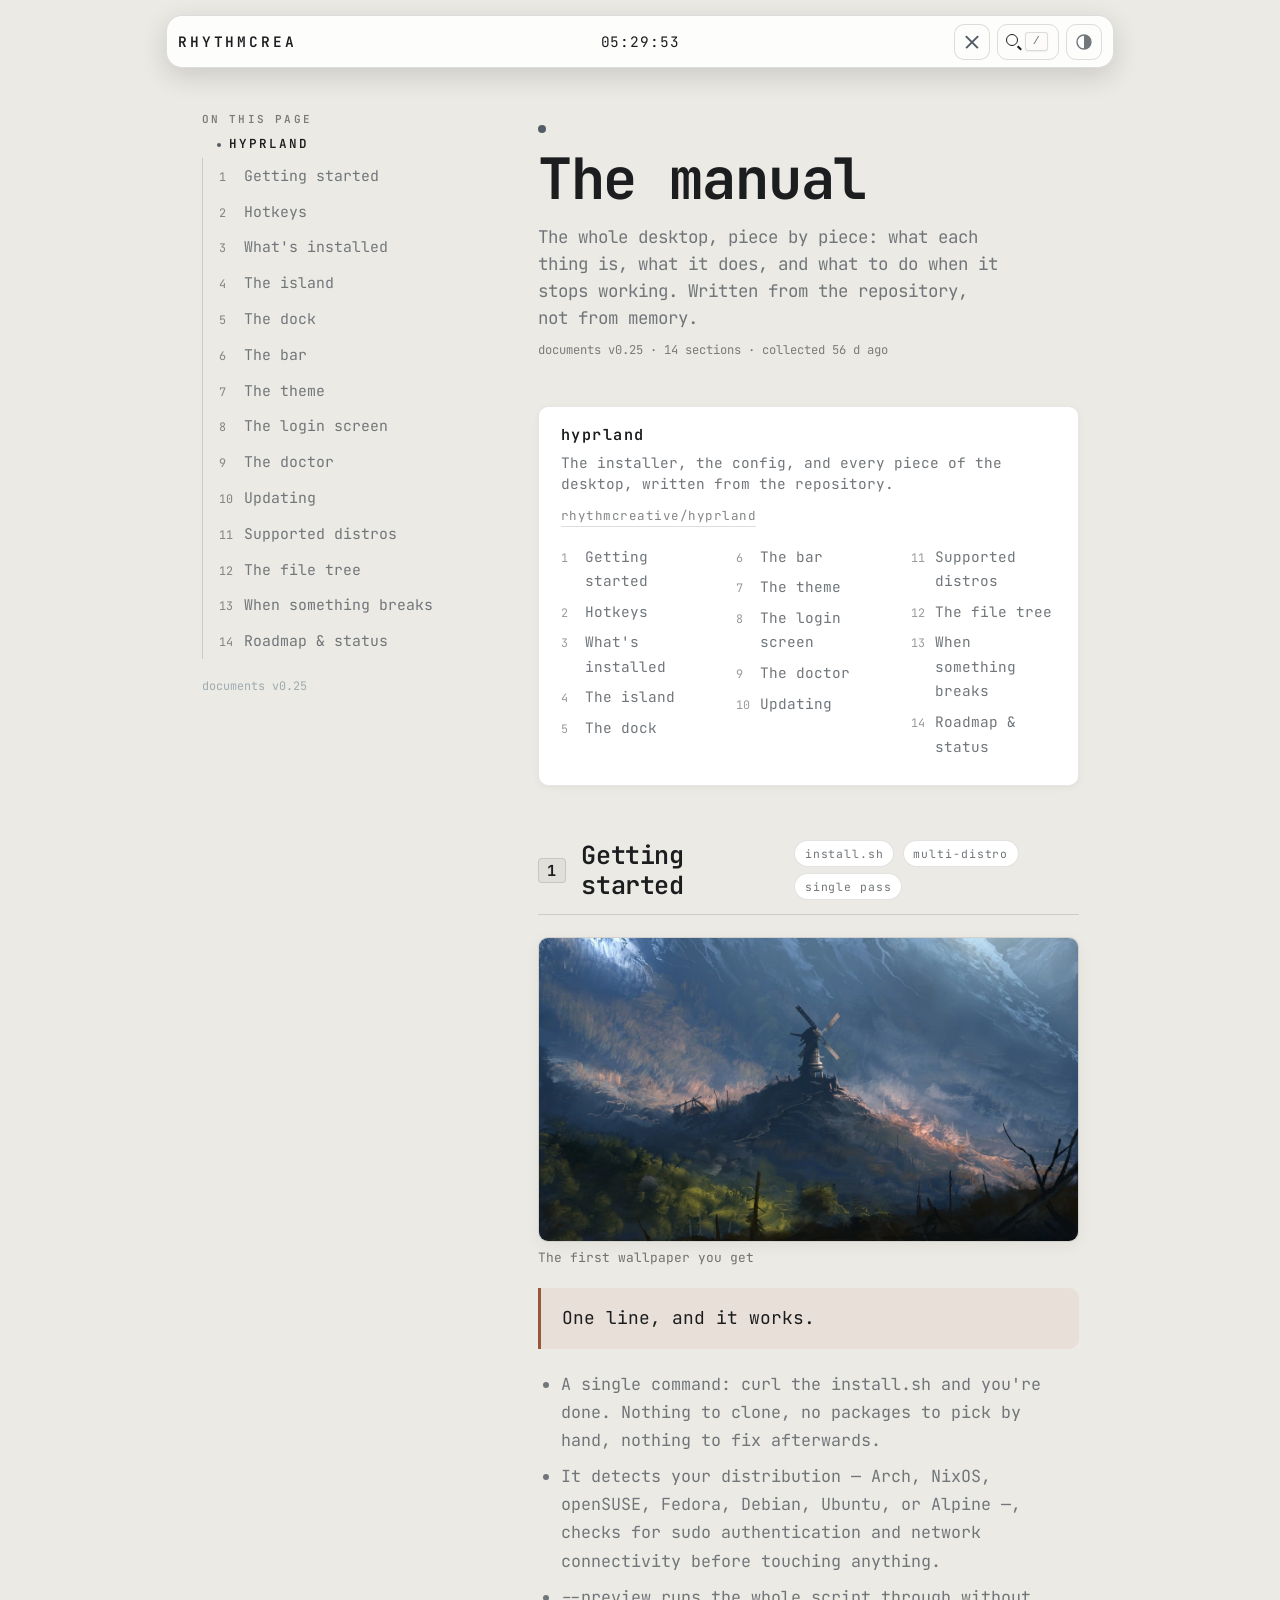
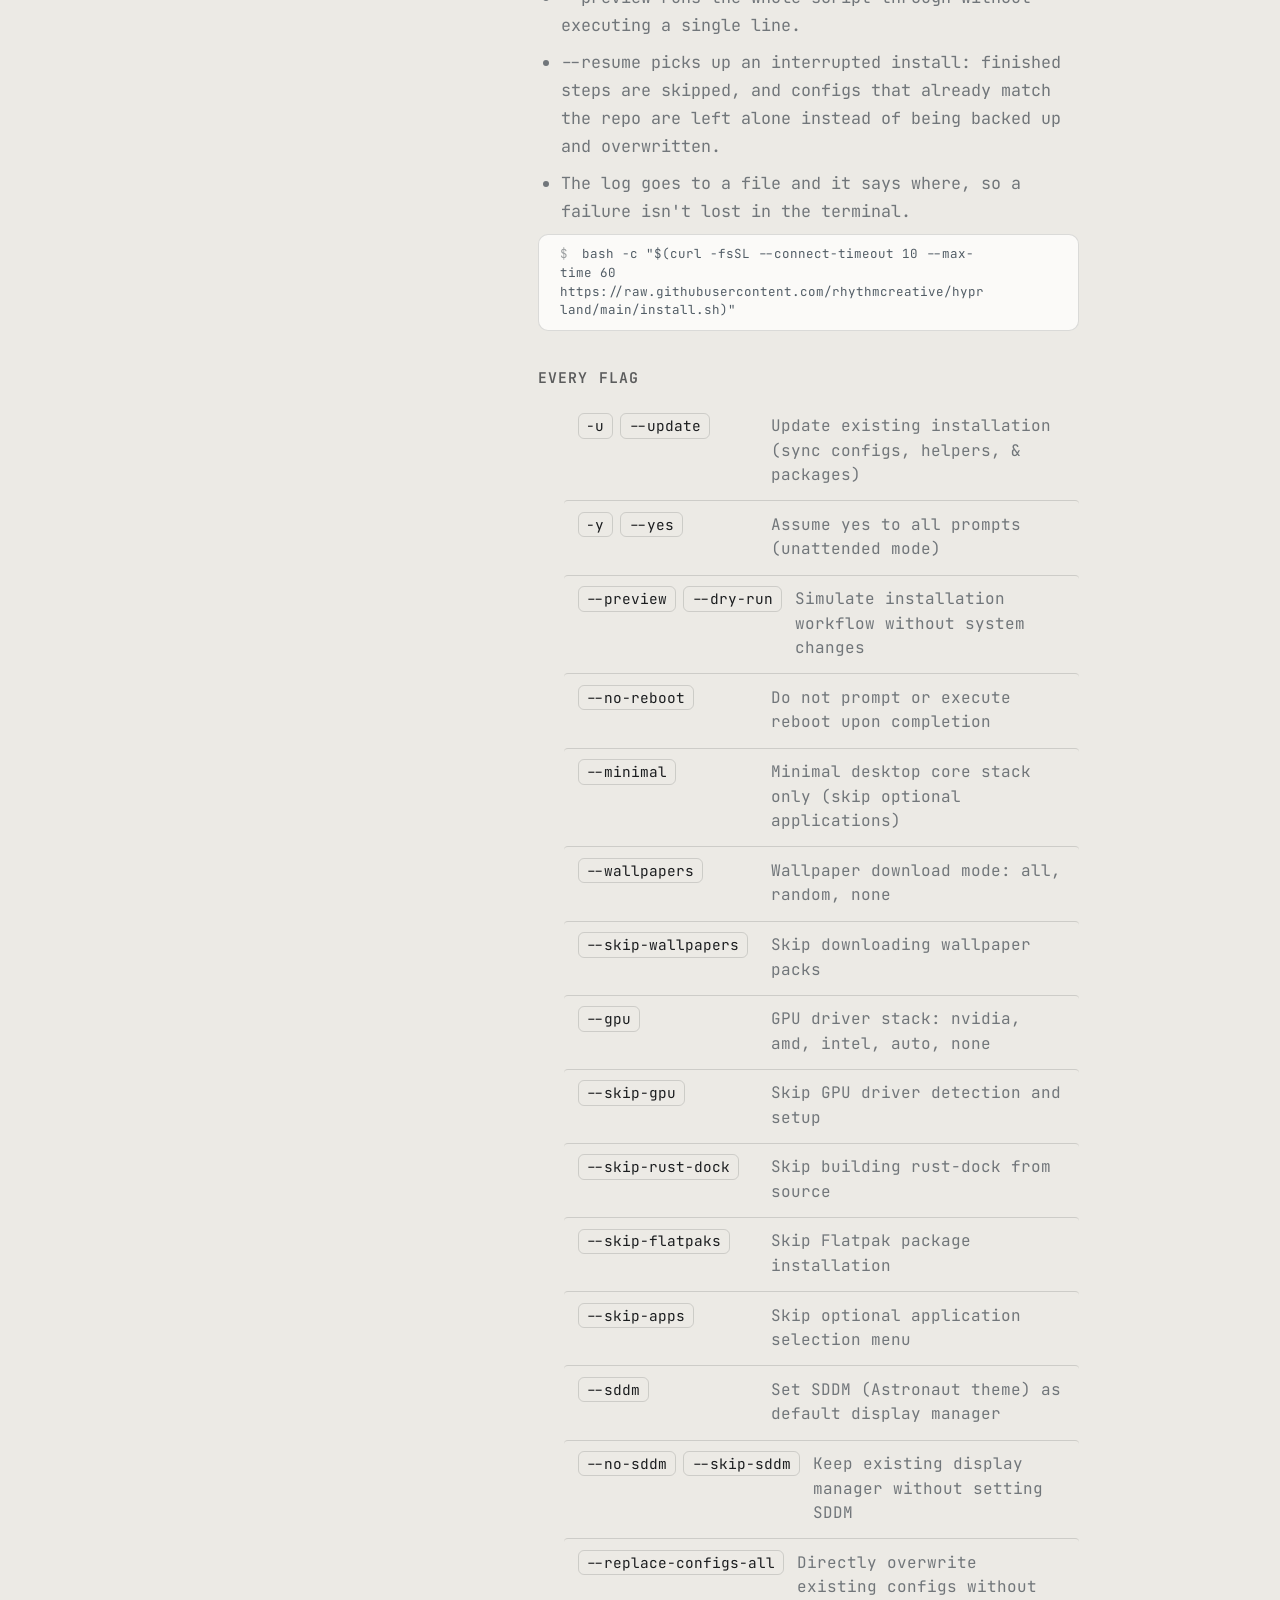
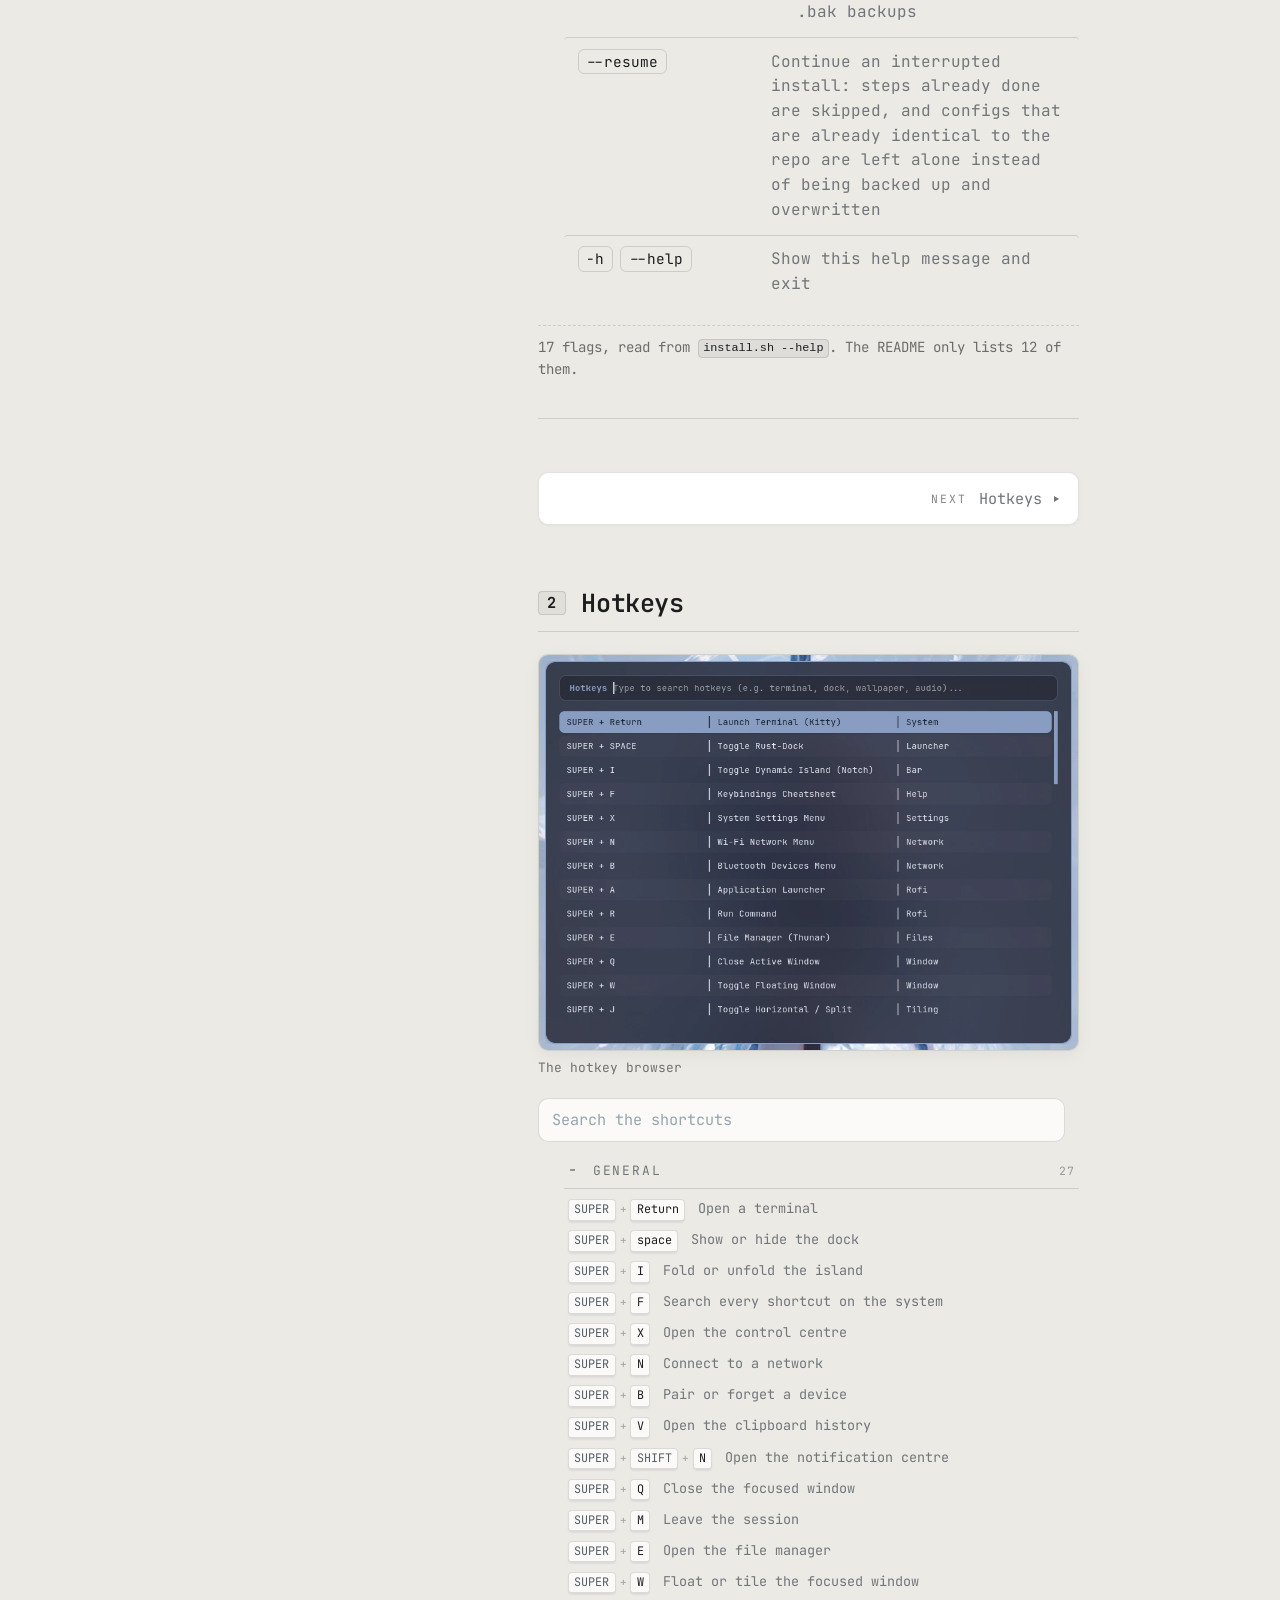
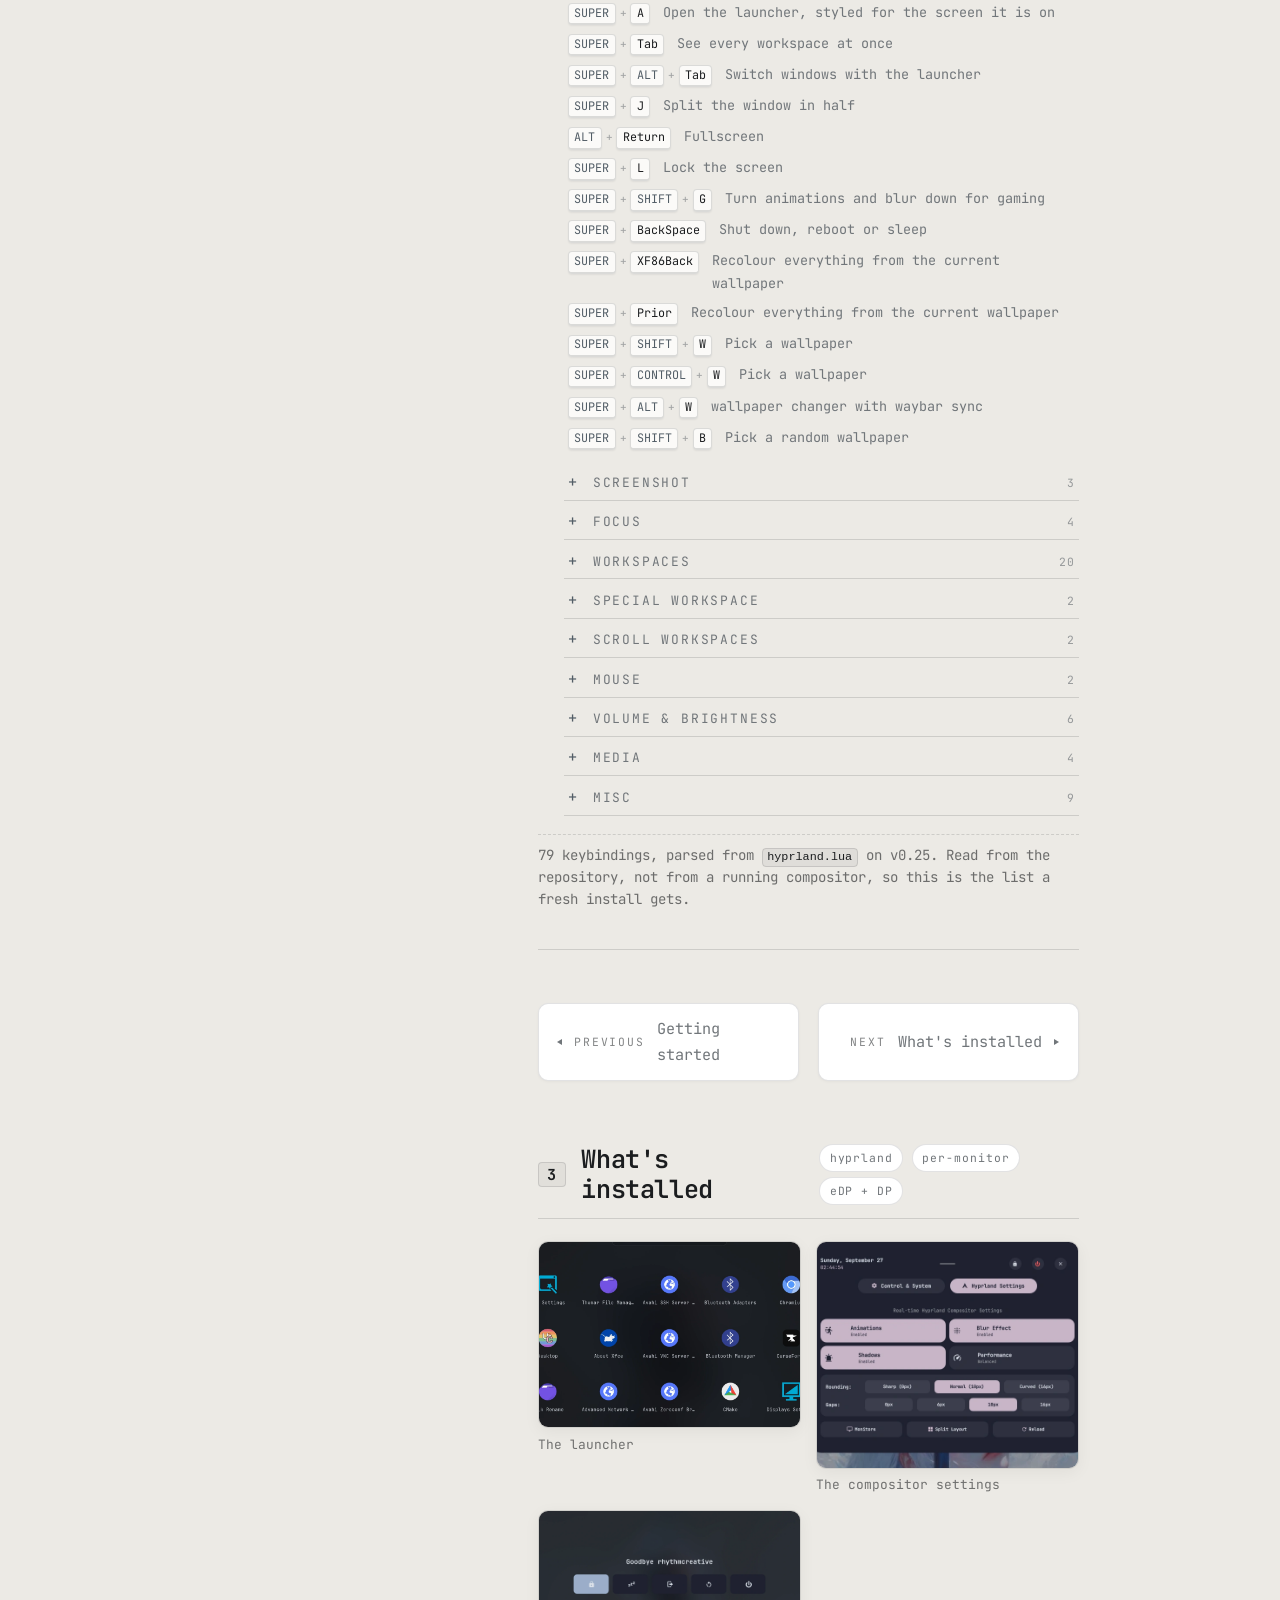
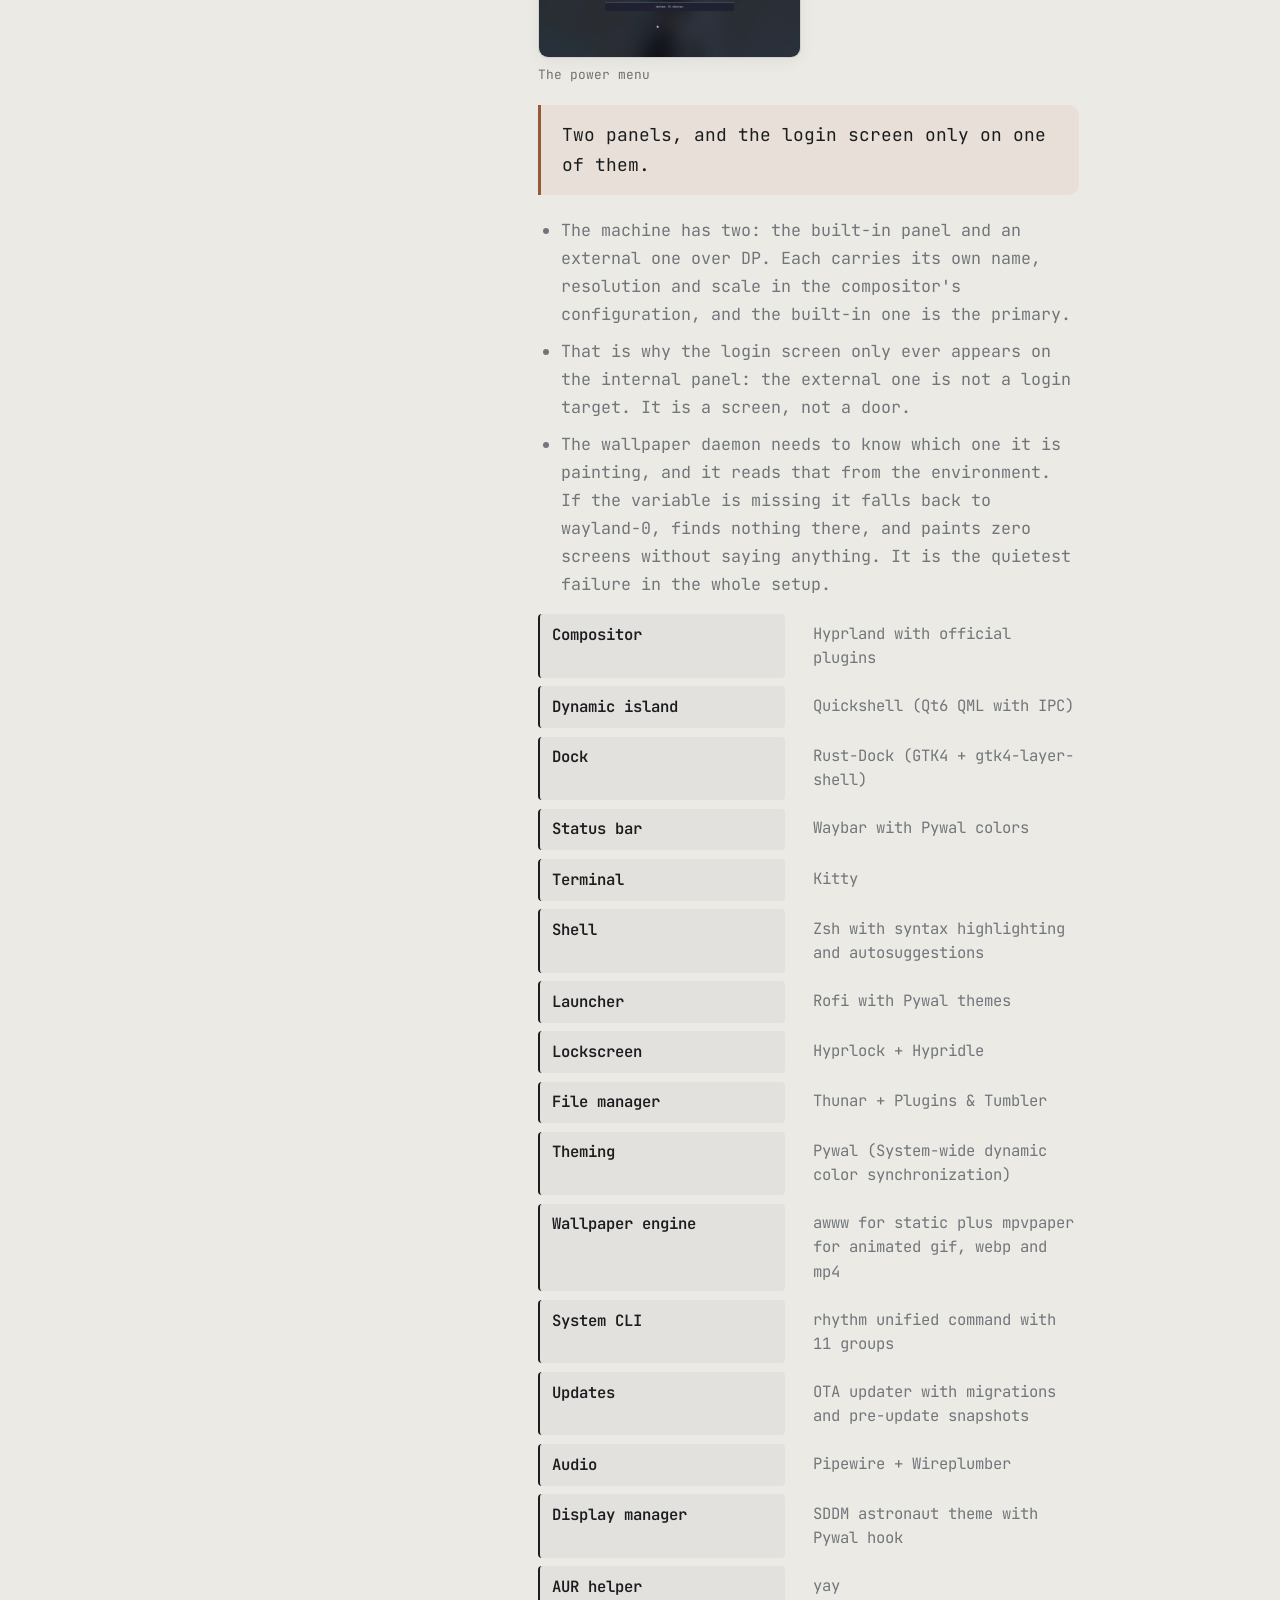
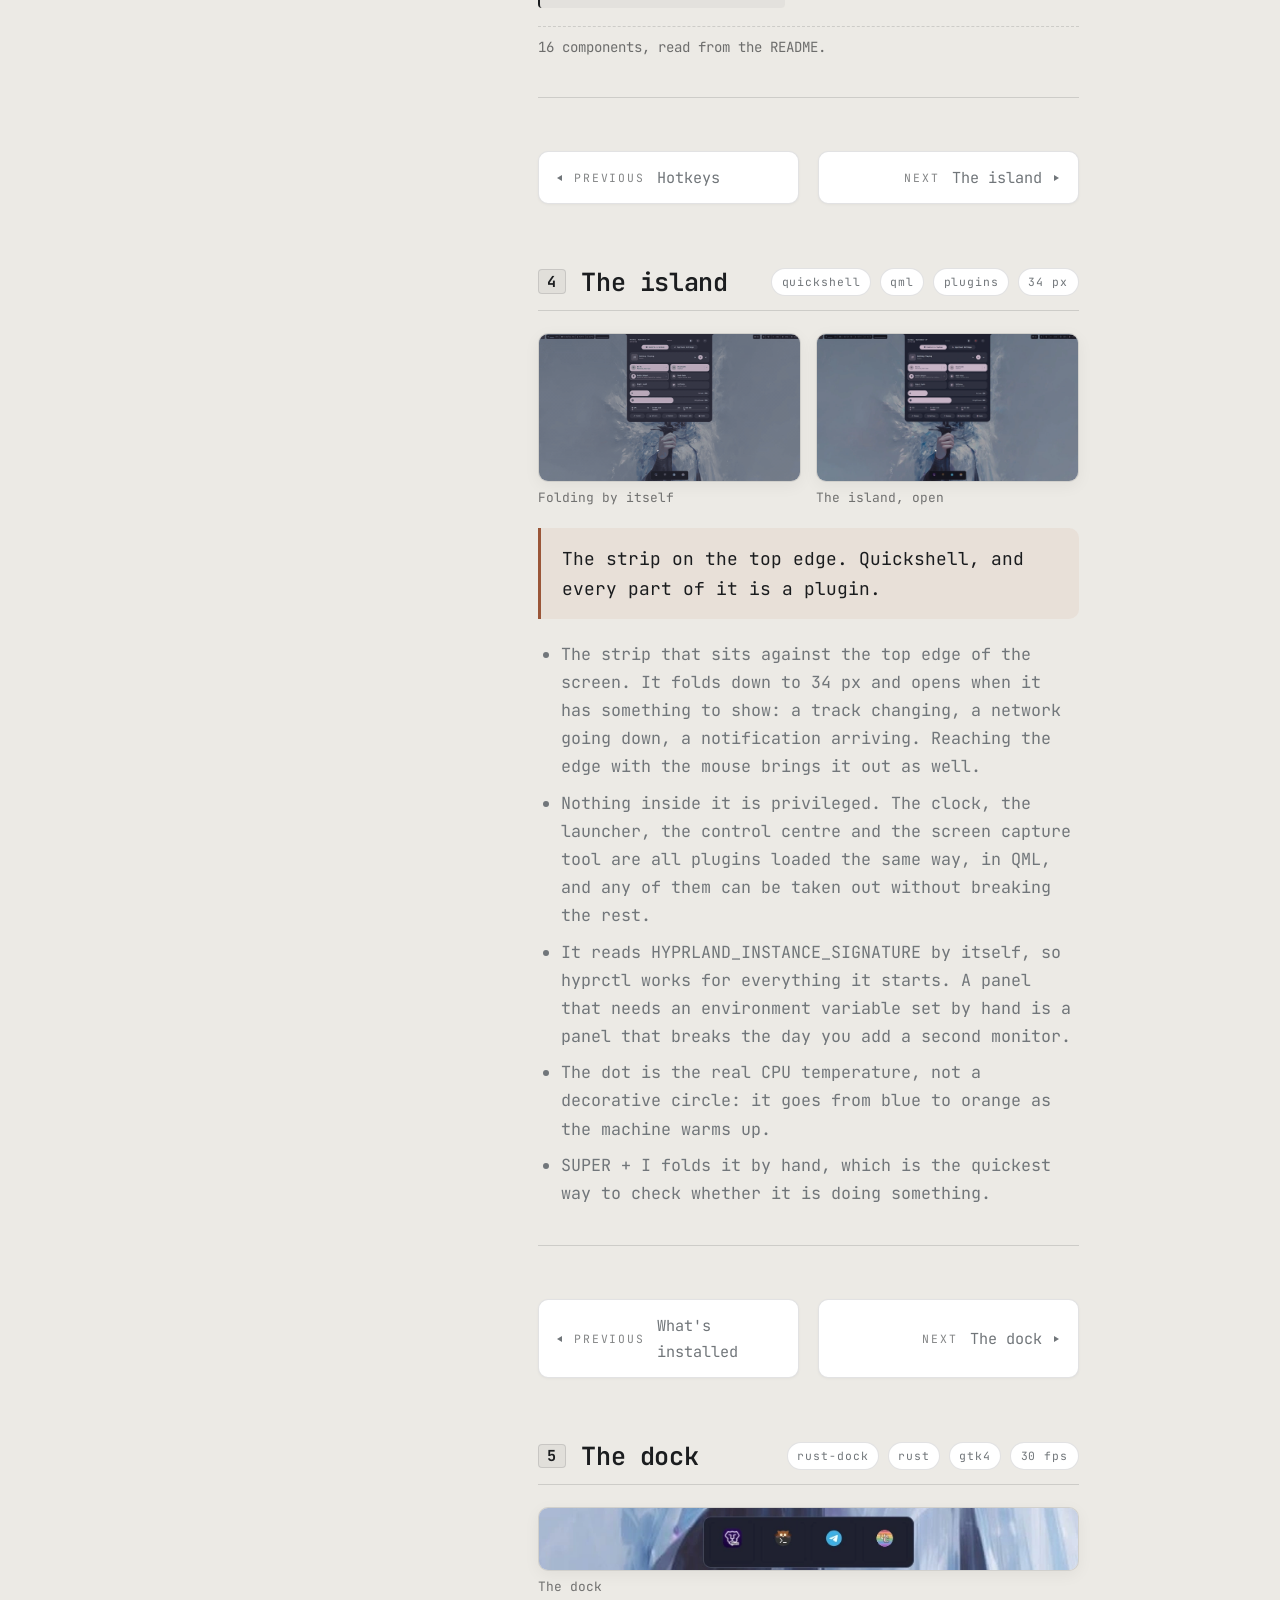
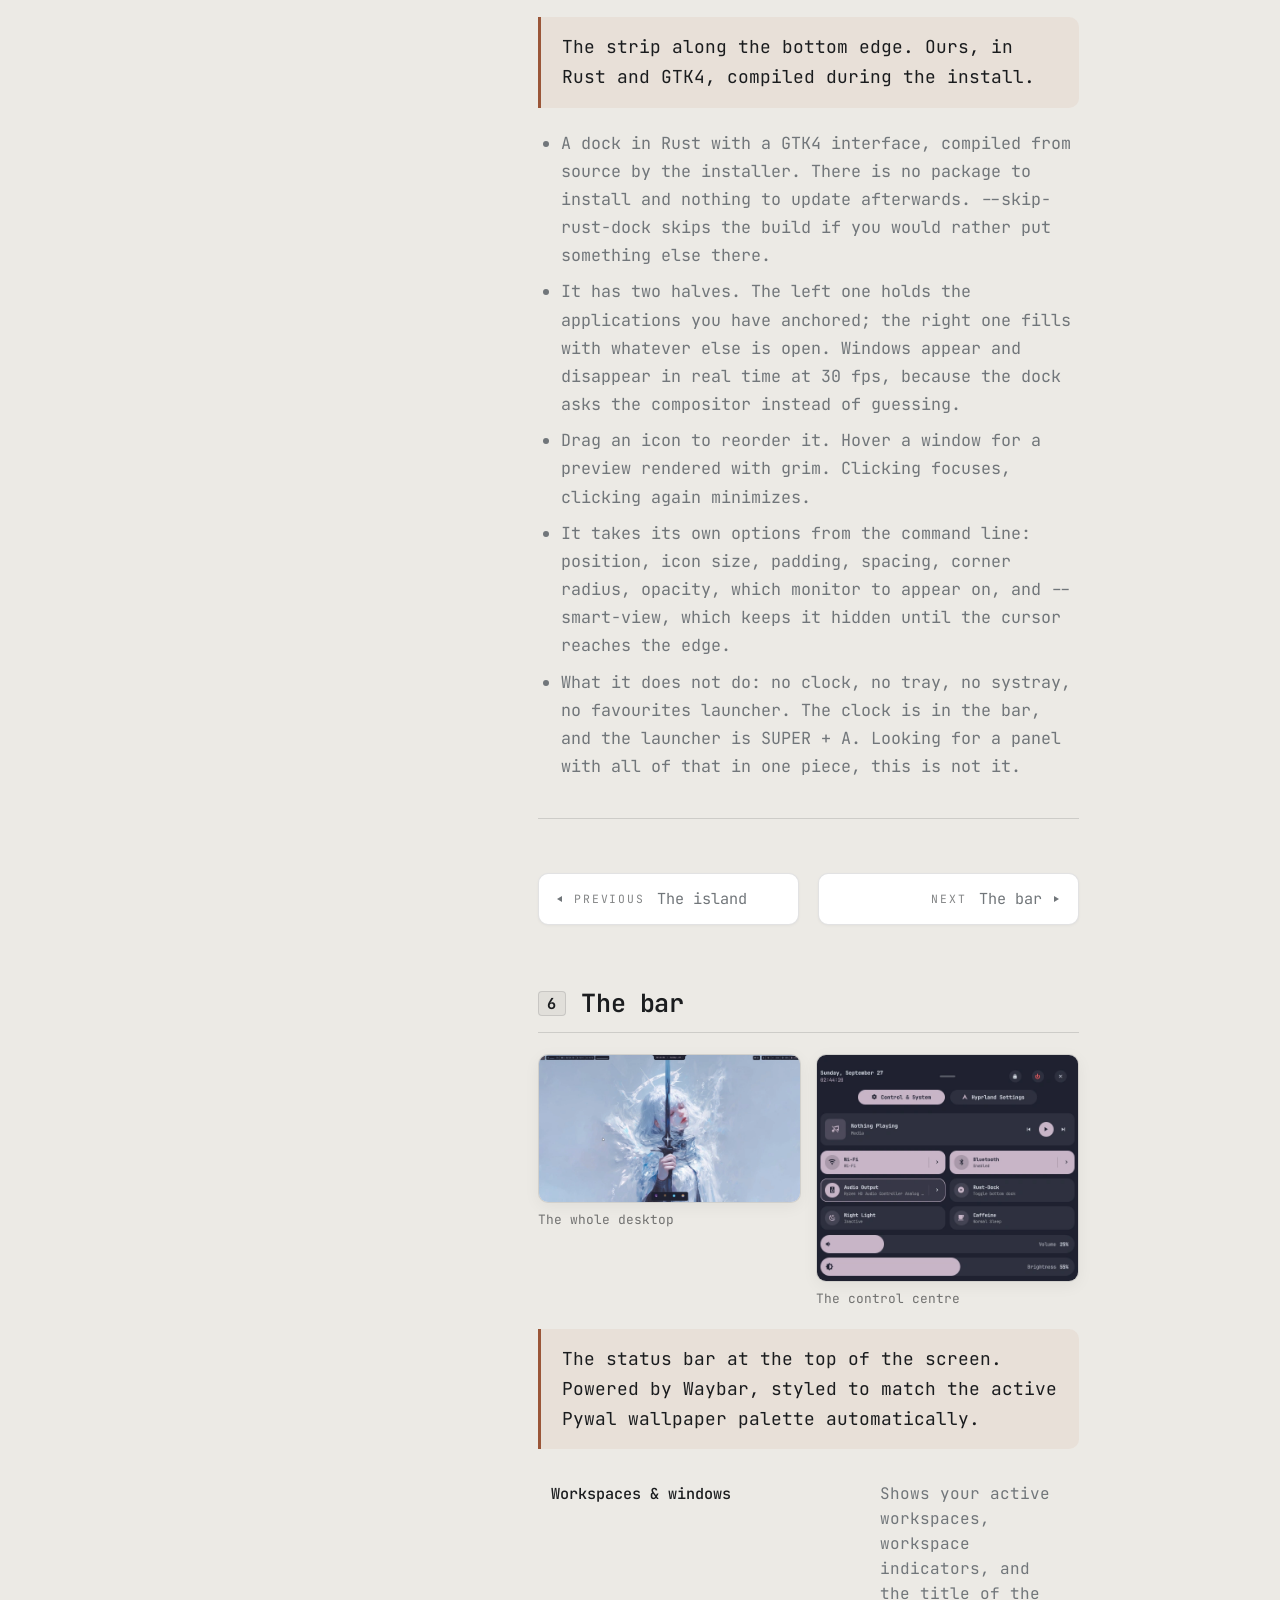
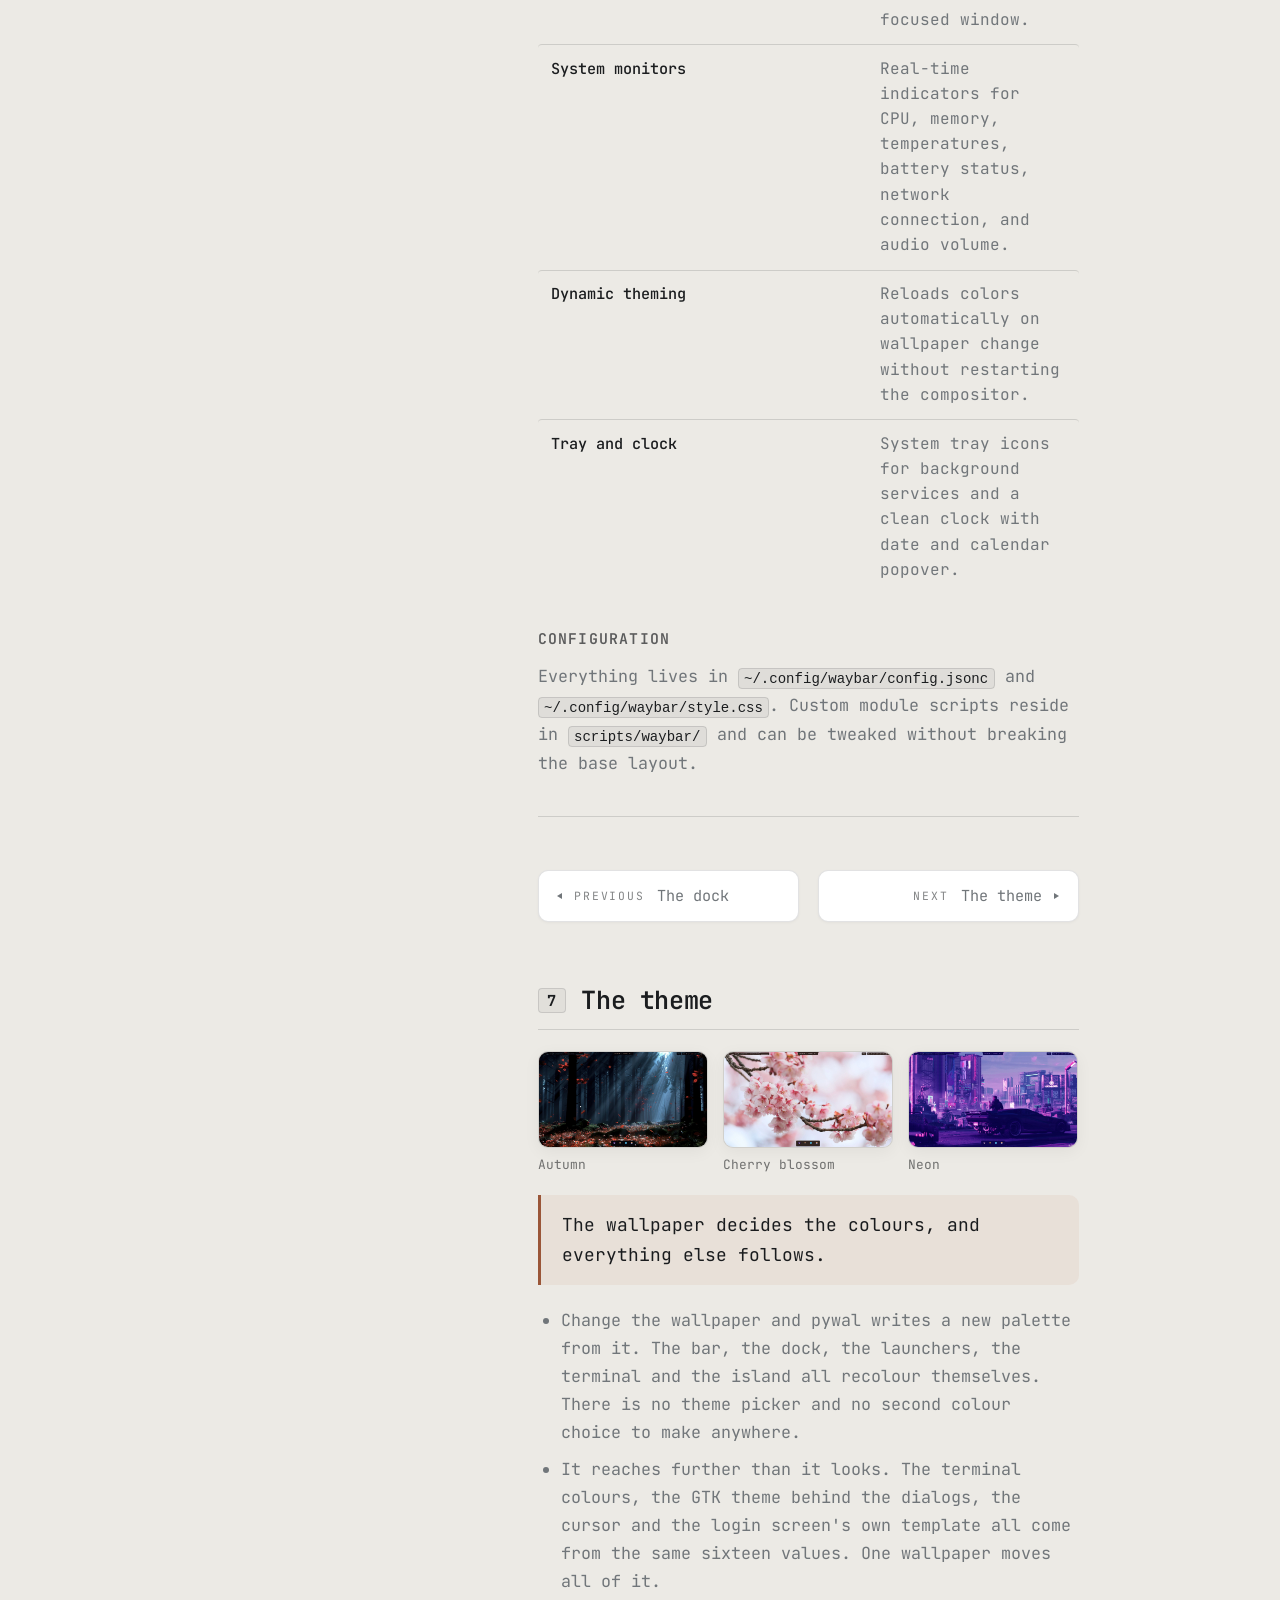
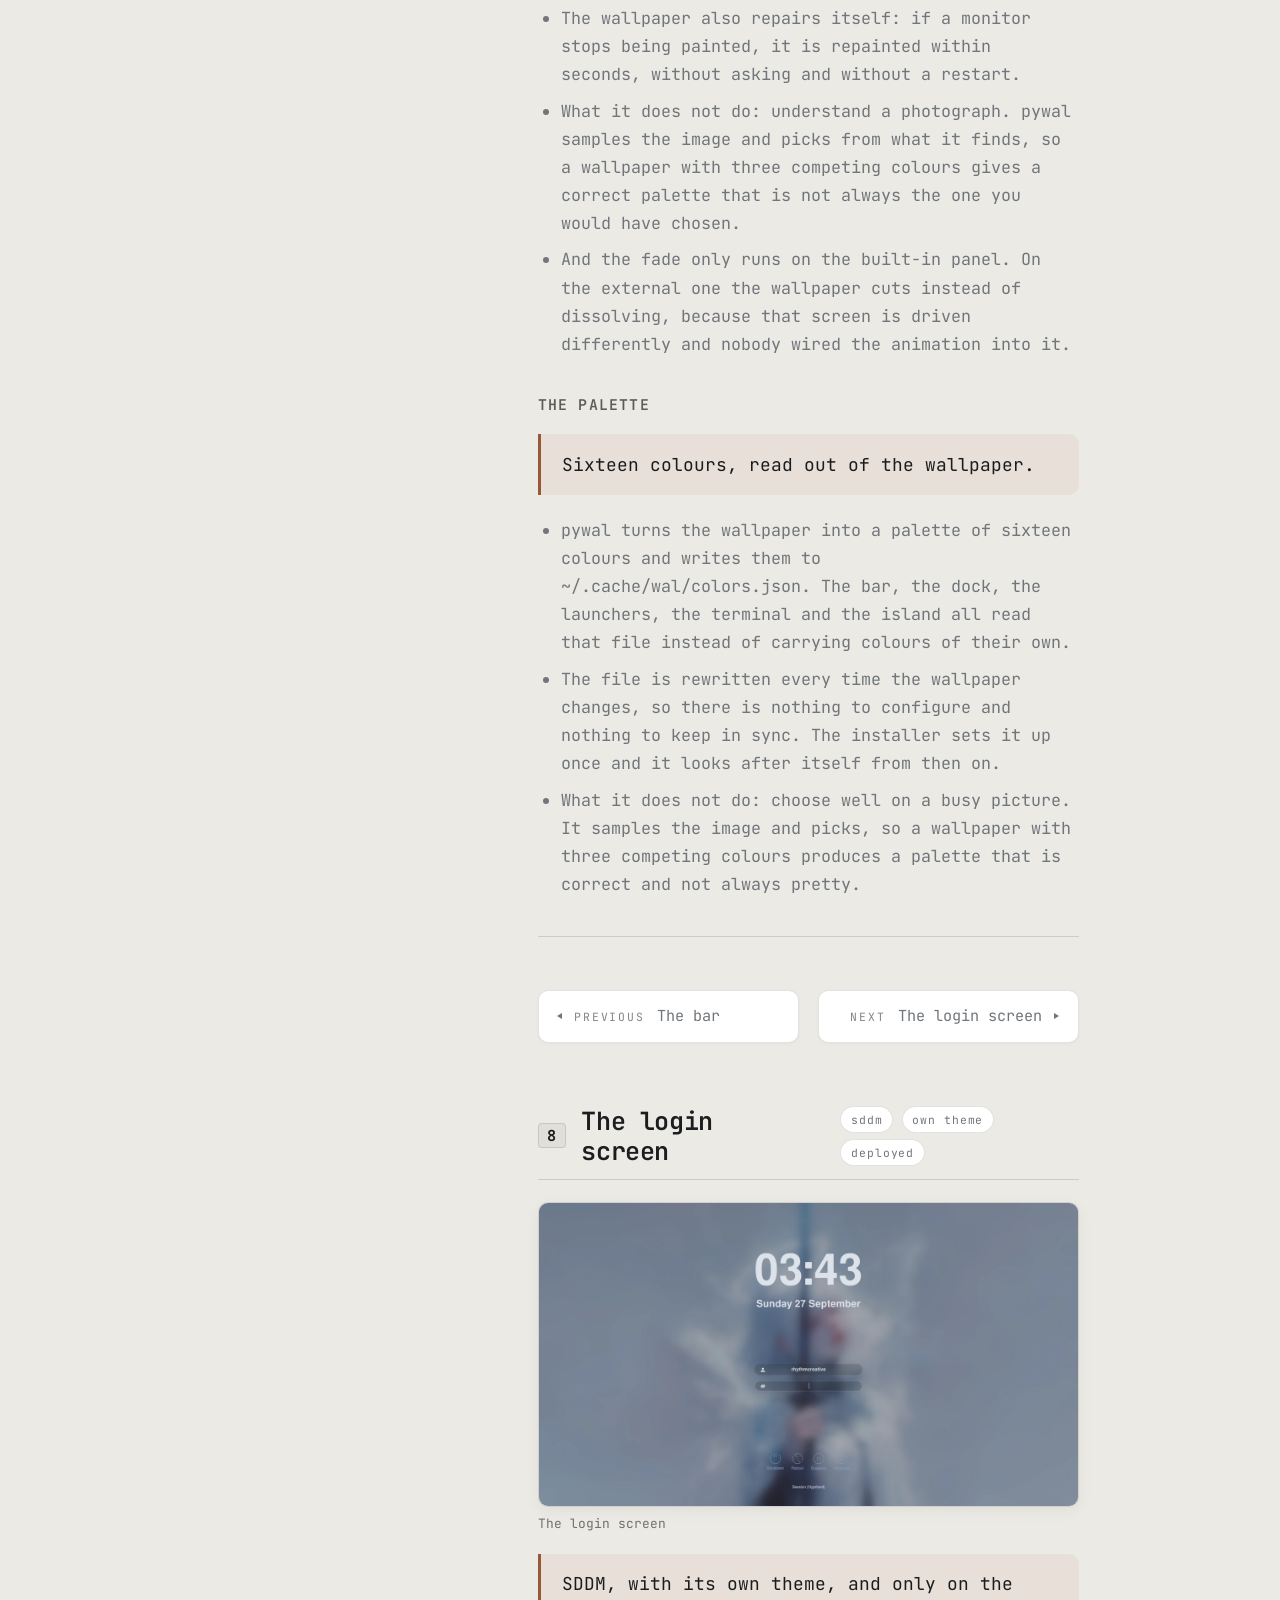
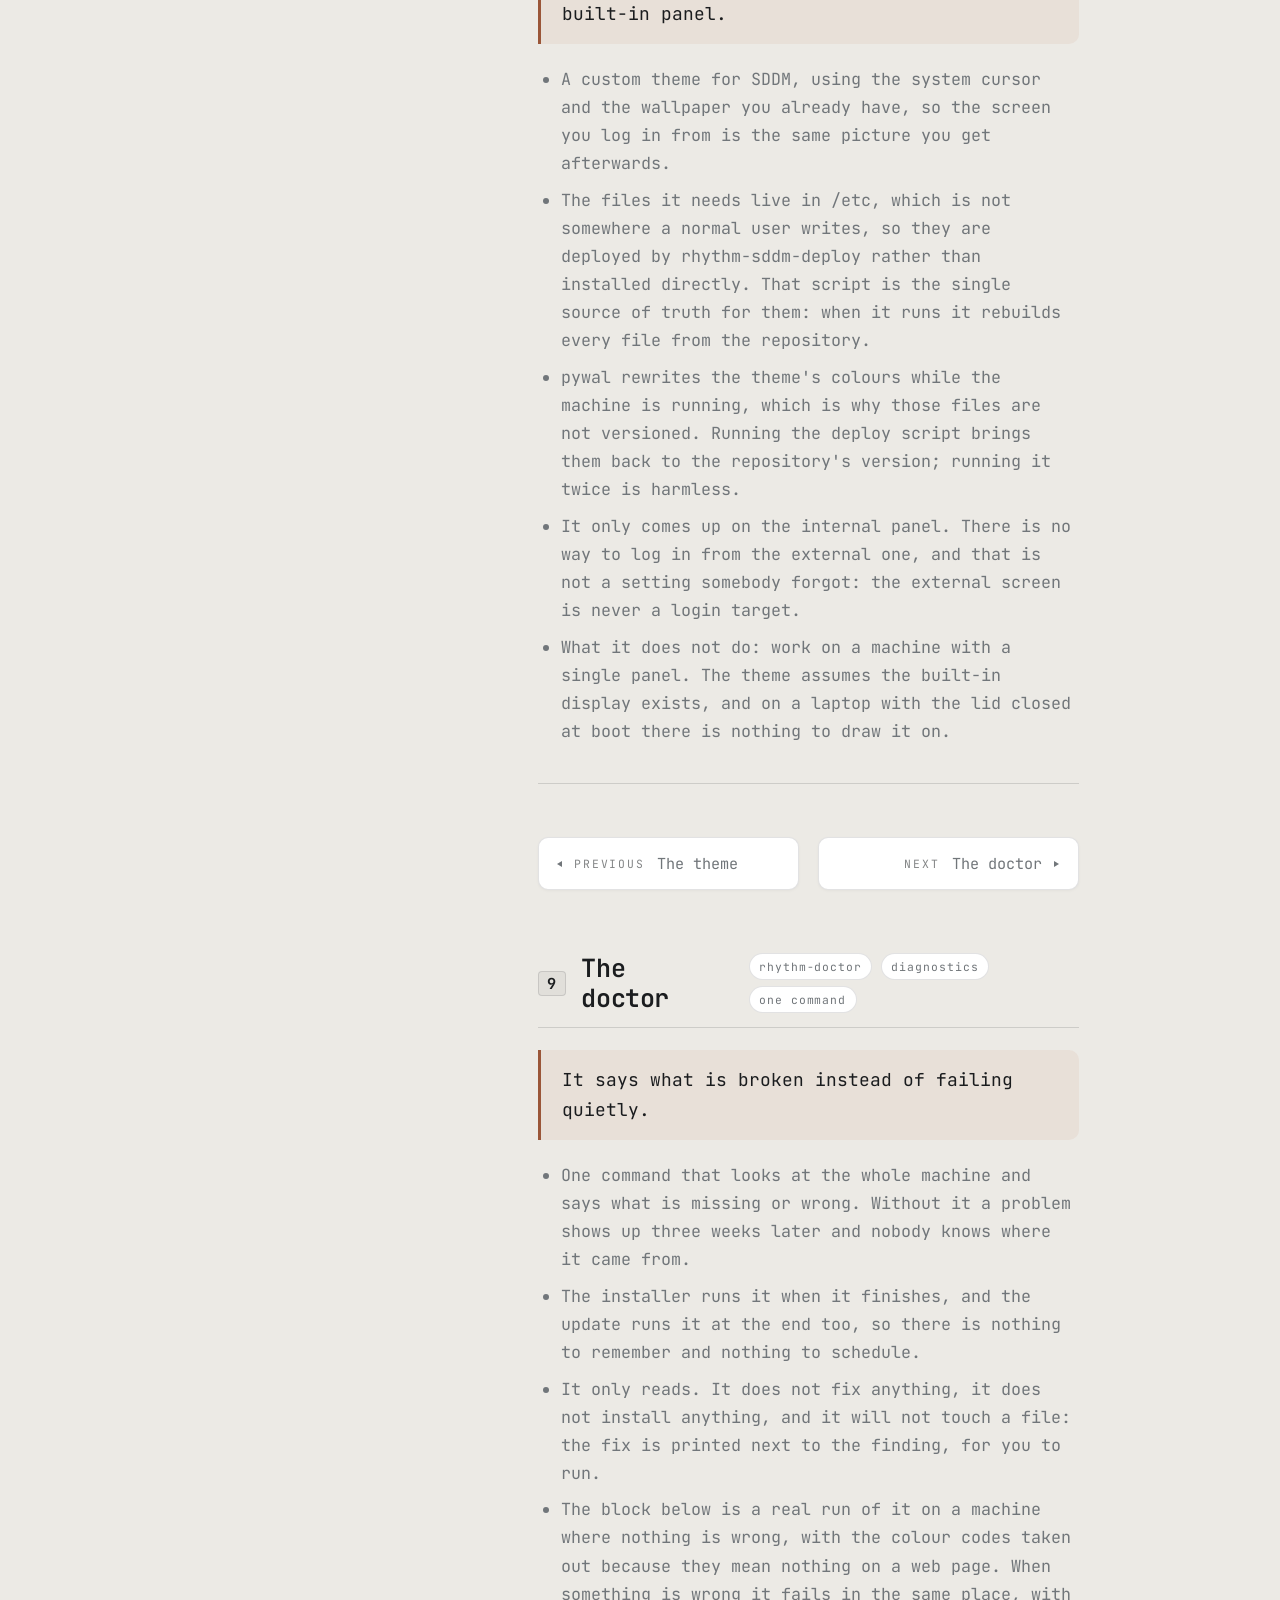
==== manual.html @ ad5e4a9d "Implement animated interactive dot-map roadmap with scroll milestone tracking" ====
<!doctype html>
<html lang="en">
<head>
<meta charset="utf-8">

<!-- La misma politica que en la portada, y por el mismo motivo. La huella del
     script es la misma porque el script del tema es el mismo fichero con el
     mismo texto: si algun dia divergieran, hay que volver a mirar este numero.
     El detalle de cada palabra esta escrito alli. -->
<meta http-equiv="Content-Security-Policy" content="default-src 'none'; script-src 'self' 'sha256-nAK7VnBp6G/vtc4ozdrEE5vGXXSnXOh21k8N/k3+oUQ='; style-src 'self' 'unsafe-inline'; img-src 'self' data:; media-src 'self'; font-src 'self'; connect-src https://0wwmdplf0w-dsn.algolia.net; form-action 'none'; base-uri 'none'; object-src 'none'">
<meta name="referrer" content="strict-origin-when-cross-origin">
<meta name="permissions-policy" content="camera=(), microphone=(), geolocation=(), payment=(), usb=(), interest-cohort=()">
<meta name="viewport" content="width=device-width, initial-scale=1, viewport-fit=cover">
<title>The manual — Rhythmcrea</title>
<meta name="description" content="Everything in the Hyprland setup: the installer and its flags, all 78 keybindings, every component, and what to do when something breaks.">
<!-- color-scheme "dark light" no dice cual de los dos se esta usando, solo que
     los dos valen. El que vale es la propiedad CSS de mas abajo: --suelo ya lo
     lleva el cambio de tema. Con esto el navegador pinta las barras de scroll y
     los controles nativos del color que toca. Es el mismo bloque y el mismo orden
     que en index.html: la clase va antes de la hoja para que no haya ningun
     fotograma en el tema equivocado. La clave tiene que coincidir con la de
     app.js; si se cambia una, hay que cambiar las dos. -->
<meta name="color-scheme" content="dark light">
<meta name="theme-color" content="#0b0d0f">

<!-- El script del tema, en la cabecera y antes de la hoja. Copiado tal cual del
     index.html: si divergen, uno de los dos deja de respetar el tema guardado. -->
<script>
  try {
    /* El tema, aqui en la cabecera y antes de la hoja, para que este puesto
       antes del primer pintado. Si no, hay un fotograma en el contrario en cada
       recarga, que es justo lo que se nota al recargar con el tema claro
       guardado.

       La estructura es la del script de omarchy.org, y lo que importa es el ORDEN
       de los pasos:

         1. LEER lo guardado, con su propio try. Puede fallar —modo privado, un
            iframe sin permisos, algun file://— y no debe arrastrar al resto.
         2. VALIDAR contra los tres valores buenos. Uno raro no vale: si se
            acepta, el boton puede acabar marcando un modo que el <html> no tiene,
            con la pagina clara y el boton diciendo "automatico".
         3. DECIDIR el color con matchMedia, que NO necesita almacenamiento. Este
            es el paso que antes no podia llegar a ejecutarse: la lectura del
            storage estaba dentro del mismo try que el resto, asi que si fallaba
            se iba todo y la pagina se quedaba sin tema puesto. Con el storage
            bloqueado, la pagina salia con el oscuro del CSS y el boton con el
            icono de automatico: dos verdades distintas en la misma pantalla.
         4. GUARDAR lo resuelto, con su propio try, para que la proxima carga y
            app.js esten de acuerdo.
         5. En el catch de fuera, un valor por defecto y no un comentario vacio. */
    var modo = "auto";
    try { modo = localStorage.getItem("rhythm-crea-tema"); } catch (e) { /* sin storage */ }
    if (["auto", "claro", "negro"].indexOf(modo) < 0) modo = "auto";

    var claro = modo === "claro"
             || (modo === "auto" && !!(window.matchMedia &&
                 matchMedia("(prefers-color-scheme: light)").matches));
    if (claro) document.documentElement.classList.add("claro");
    /* El modo va tambien como atributo. El icono del boton depende de los tres
       modos y con la clase sola no hay forma de distinguir "automatico en oscuro"
       de "negro elegido a mano": se ven igual pero se portan distinto. */
    document.documentElement.setAttribute("data-tema", modo);
    try { localStorage.setItem("rhythm-crea-tema", modo); } catch (e) { /* sin storage */ }

    /* El preload del angel. Se CREA aqui en vez de poner un <link> fijo, porque
       hay dos imagenes, una por tema, y un solo preload solo puede poner una: con
       la fija se descargaba siempre la oscura y en tema claro eran 120 KB que no
       se pintan mientras la que si se pinta llegaba tarde. El aviso del navegador
       lo decia —"preloaded but not used"—, que es como se encontro.

       Y al crearlo desde aqui, que va antes de la hoja, adelanta el angel: empieza
       a bajar mientras se descarga el CSS, en vez de despues. */
    try {
      if (!/manual(\.html)?$/.test(location.pathname)) {
        var a = document.createElement("link");
        a.rel = "preload"; a.as = "image"; a.fetchPriority = "high";
        a.href = claro ? "assets/angel-claro.webp" : "assets/angel-oscuro.webp";
        document.head.appendChild(a);
      }
    } catch (e) { /* sin DOM: el angel se pedira con la hoja */ }
    /* El diccionario del idioma, adelantado. Sin esto el fichero de la lengua
       no empieza a bajar hasta que i18n.js se ejecuta al final del <body>: con la
       red lenta se ve primero la pagina en ingles y luego el cambiazo. Creandolo
       aqui, que va antes de la hoja, baja en paralelo con el CSS y cuando i18n.js
       lo pide ya esta en cache.

       Solo si no es ingles: en ingles no hay fichero que traer, la pagina ya esta
       escrita en ingles. Y el valor se limpia con la misma expresion que usa
       i18n.js, para que un parametro raro no acabe en un href. La clave tiene que
       coincidir con la de i18n.js; si se cambia una, hay que cambiar las dos. */
    try {
      var mu = /[?&]lang=([a-zA-Z-]{2,5})/.exec(location.search || "");
      var ml = mu ? mu[1] : null;
      if (!ml) { try { ml = localStorage.getItem("rhythm-crea-idioma"); } catch (e) { /* sin storage */ } }
      if (ml && ml !== "en" && /^[a-z-]{2,5}$/.test(ml)) {
        var l = document.createElement("link");
        l.rel = "preload"; l.as = "script";
        l.href = "data/lang-" + ml + ".js";
        document.head.appendChild(l);
      }
    } catch (e) { /* sin DOM: el diccionario llegara cuando lo pida i18n.js */ }
  } catch (e) {
    /* Si ha petado algo de lo de arriba —que no deberia, porque cada paso va
       protegido por su propio try— el <html> se queda sin tema y la pagina sale
       con el del CSS, que es el oscuro. Se pone uno por defecto para que la pagina
       y el boton no acaben diciendo cosas distintas. */
    document.documentElement.setAttribute("data-tema", "auto");
  }
</script>

<link rel="preload" as="font" href="assets/fuentes/jetbrains-var.woff2" type="font/woff2" crossorigin>
<link rel="stylesheet" href="assets/style.css">
<link rel="stylesheet" href="assets/buscador.css">
<!-- El mismo icono que la principal, y por el mismo motivo: va en un data URI
     para no pedir una peticion mas y que se vea en la pestana antes de que la
     pagina haya descargado nada. -->
<link rel="icon" href="data:image/svg+xml,%3Csvg xmlns='http://www.w3.org/2000/svg' viewBox='0 0 32 32'%3E%3Crect width='32' height='32' rx='9' fill='%230b0d0f'/%3E%3Ccircle cx='16' cy='16' r='8' fill='none' stroke='%23ba5f44' stroke-width='4.5'/%3E%3C/svg%3E">
</head>
<body class="manual-cuerpo">
<div class="linea-progreso" id="linea-progreso" aria-hidden="true"></div>

<a class="saltar" href="#contenido">Skip to content</a>

<!-- La barra. ES LA MISMA que la de index.html, con dos cambios y solo dos:
       - el nombre enlaza a la pagina principal, porque aqui no hay sitio al que
         volver con el logo si no
       - los dos enlaces de la derecha son "home" y "install", no "hyprland" e
         "install": en el manual no hay reproductor al que bajar, y un enlace que
         apunta a algo que no esta en esta pagina es un enlace roto.
     El reloj y el interruptor van igual, y el interruptor es el mismo elemento
     con el mismo id, asi que el tema se cambia en las dos paginas y se recuerda
     al saltar de una a otra. -->
<div class="barra-z">
  <div class="isla" tabindex="0" aria-label="Navigation">
    <div class="izq">
      <a class="rotulo rotulo-enlace" href="index.html">Rhythmcrea</a>
    </div>
    <span class="reloj" id="reloj">--:--:--</span>
    <div class="der">
      <nav>
        <!-- Aqui no hay enlaces de navegacion, y no es que se hayan escondido: no
             hay ninguno. El nombre de la izquierda, "Rhythmcrea", va a la portada,
             que es lo que hacia el enlace "home". Y el de install, que iba al
             ancla #hyprland/empezar, esta a dos scrolls de aqui y ademas esta en
             el indice: el propio boton de las tres rayas sirve para saltar.
             --
             Medido lo que ocupa lo que se va: con el boton de las tres rayas en
             medio, los dos enlaces dejaban 442 px de hueco sin usar a 1440 y
             empujaban el reloj hacia el centro. Sin ellos la barra queda con lo
             justo y el reloj vuelve al centro, que es donde debe estar. -->

        <button id="contenidos" class="contenidos" type="button"
                aria-expanded="false" aria-controls="indice"
                title="Show the contents"><span class="sr">Contents</span></button>
      </nav>
      <!-- El boton de tema. El icono va DENTRO, en el HTML, y no lo pone app.js:
           el JS solo lee el estado y engancha el click. Con el boton vacio se
           ve un rectangulo en vez del icono, que es lo que pasaba aqui la primera
           vez. Copiado tal cual del index.html para que las dos paginas tengan el
           mismo dibujo y el mismo peso. -->
      <button class="interruptor" id="interruptor" type="button"
                    aria-pressed="false" title="Switch to the light theme">
        <!-- El icono del modo automatico: un circulo con medio relleno, el signo
                   clasico de "contraste". Es el mismo trazo que los otros dos —1.7 de
                   grosor, sin relleno, extremos redondos— para que los tres pesen lo
                   mismo al girar. Va el primero porque es el estado por defecto. -->
              <svg class="ic ic-auto" viewBox="0 0 24 24" aria-hidden="true"
                   fill="none" stroke="currentColor" stroke-width="1.7"
                   stroke-linecap="round" stroke-linejoin="round">
                <circle cx="12" cy="12" r="8.4"/>
                <path d="M12 3.6a8.4 8.4 0 0 1 0 16.8Z" fill="currentColor" stroke="none"/>
              </svg>
              <svg class="ic ic-luna" viewBox="0 0 24 24" aria-hidden="true"
                   fill="none" stroke="currentColor" stroke-width="1.7"
                   stroke-linecap="round" stroke-linejoin="round">
                <path d="M12 3a6 6 0 0 0 9 9 9 9 0 1 1-9-9Z"/>
              </svg>
              <svg class="ic ic-sol" viewBox="0 0 24 24" aria-hidden="true"
                   fill="none" stroke="currentColor" stroke-width="1.7"
                   stroke-linecap="round" stroke-linejoin="round">
                <circle cx="12" cy="12" r="4"/>
                <path d="M12 2v2M12 20v2M4.93 4.93l1.41 1.41M17.66 17.66l1.41 1.41
                         M2 12h2M20 12h2M6.34 17.66l-1.41 1.41M19.07 4.93l-1.41 1.41"/>
              </svg>
              <span class="sr">Switch theme</span>
            </button>
    </div>
  </div>
</div>

<!-- El indice lateral y todo el cuerpo los pinta app.js desde H.proyectos, que
     esta en assets/hyprland.js. El HTML de aqui solo tiene el hueco: ni una sola
     seccion escrita a mano.

     La razon de que sea asi es que la lista de secciones tiene que estar en un
     solo sitio, y si estuviera aqui y en el indice habria dos que se pueden
     desincronizar sin que nadie se entere. Anadir un proyecto es anadir un
     objeto a H.proyectos y ya esta. -->
<div class="manual-envoltorio cola">
  <nav class="indice" id="indice" aria-label="On this page">
<h2>On this page</h2><div class="grupo-indice"><h3>hyprland</h3><ol class="subs"><li><a href="#hyprland/empezar"><i class="n">1</i><b>Getting started</b></a></li><li><a href="#hyprland/atajos"><i class="n">2</i><b>Hotkeys</b></a></li><li><a href="#hyprland/instalado"><i class="n">3</i><b>What&#39;s installed</b></a></li><li><a href="#hyprland/isla"><i class="n">4</i><b>The island</b></a></li><li><a href="#hyprland/dock"><i class="n">5</i><b>The dock</b></a></li><li><a href="#hyprland/barra"><i class="n">6</i><b>The bar</b></a></li><li><a href="#hyprland/tema"><i class="n">7</i><b>The theme</b></a></li><li><a href="#hyprland/login"><i class="n">8</i><b>The login screen</b></a></li><li><a href="#hyprland/doctor"><i class="n">9</i><b>The doctor</b></a></li><li><a href="#hyprland/actualizar"><i class="n">10</i><b>Updating</b></a></li><li><a href="#hyprland/distros"><i class="n">11</i><b>Supported distros</b></a></li><li><a href="#hyprland/arbol"><i class="n">12</i><b>The file tree</b></a></li><li><a href="#hyprland/problemas"><i class="n">13</i><b>When something breaks</b></a></li><li><a href="#hyprland/futuro"><i class="n">14</i><b>Roadmap &amp; status</b></a></li></ol></div><p class="indice-sello">documents v0.25</p>
  </nav>

  <main class="manual" id="contenido">
    <!-- El titulo va en el HTML y no lo pone el script. Es lo primero que ve
         alguien que entre por un enlace a #atajos sin pasar por aqui, y si lo
         pone el JavaScript arrives tarde o no llega: sin conexion no se ve nada. -->
    <header class="manual-cabecera">
      <span class="punto-mini"></span>
      <h1>The manual</h1>
      <p class="manual-intro">The whole desktop, piece by piece: what each thing
        is, what it does, and what to do when it stops working. Written from the
        repository, not from memory.</p>
      <p class="manual-sello" id="sello-docs"></p>
    </header>

    <!-- Las secciones las mete pintarManual() en app.js. -->
    <div id="manual">
<div class="portada portada-una"><article class="proyecto"><h2>hyprland</h2><p class="proyecto-res">The installer, the config, and every piece of the desktop, written from the repository.</p><a class="proyecto-repo" href="https://github.com/rhythmcreative/hyprland" target="_blank" rel="noopener">rhythmcreative/hyprland</a><ol class="proyecto-subs"><li><a href="#hyprland/empezar"><i class="n">1</i>Getting started</a></li><li><a href="#hyprland/atajos"><i class="n">2</i>Hotkeys</a></li><li><a href="#hyprland/instalado"><i class="n">3</i>What&#39;s installed</a></li><li><a href="#hyprland/isla"><i class="n">4</i>The island</a></li><li><a href="#hyprland/dock"><i class="n">5</i>The dock</a></li><li><a href="#hyprland/barra"><i class="n">6</i>The bar</a></li><li><a href="#hyprland/tema"><i class="n">7</i>The theme</a></li><li><a href="#hyprland/login"><i class="n">8</i>The login screen</a></li><li><a href="#hyprland/doctor"><i class="n">9</i>The doctor</a></li><li><a href="#hyprland/actualizar"><i class="n">10</i>Updating</a></li><li><a href="#hyprland/distros"><i class="n">11</i>Supported distros</a></li><li><a href="#hyprland/arbol"><i class="n">12</i>The file tree</a></li><li><a href="#hyprland/problemas"><i class="n">13</i>When something breaks</a></li><li><a href="#hyprland/futuro"><i class="n">14</i>Roadmap &amp; status</a></li></ol></article></div><div class="bloque-proyecto" id="proy-hyprland"><section class="seccion-manual" id="hyprland/empezar"><div class="cabecera-seccion"><span class="seccion-n">1</span><h2><a class="manual-titulo-link" href="#hyprland/empezar">Getting started<span class="manual-hash" aria-hidden="true">#</span></a></h2><span class="chips"><span class="chip">install.sh</span><span class="chip">multi-distro</span><span class="chip">single pass</span></span></div><div class="figuras"><figure class="figura"><a href="assets/manual/default.webp" target="_blank" rel="noopener" title="Open the full-size image"><img src="assets/manual/default.webp" alt="The wallpaper on a fresh install, before you change anything: a painted mountain valley with a windmill on the ridge." loading="lazy" decoding="async" width="1280" height="720"></a><figcaption>The first wallpaper you get</figcaption></figure></div><p class="destacado">One line, and it works.</p><ul class="prosa"><li>A single command: curl the install.sh and you&#39;re done. Nothing to clone, no packages to pick by hand, nothing to fix afterwards.</li><li>It detects your distribution — Arch, NixOS, openSUSE, Fedora, Debian, Ubuntu, or Alpine —, checks for sudo authentication and network connectivity before touching anything.</li><li>--preview runs the whole script through without executing a single line.</li><li>--resume picks up an interrupted install: finished steps are skipped, and configs that already match the repo are left alone instead of being backed up and overwritten.</li><li>The log goes to a file and it says where, so a failure isn&#39;t lost in the terminal.</li></ul><div class="comando"><code>bash -c &quot;$(curl -fsSL --connect-timeout 10 --max-time 60 https://raw.githubusercontent.com/rhythmcreative/hyprland/main/install.sh)&quot;</code><button class="copiar" type="button" data-copiar="bash -c &quot;$(curl -fsSL --connect-timeout 10 --max-time 60 https://raw.githubusercontent.com/rhythmcreative/hyprland/main/install.sh)&quot;">copy</button></div><h4>Every flag</h4><div class="banderas"><div class="bandera"><span class="nombres"><code>-u</code><code>--update</code></span><span class="que">Update existing installation (sync configs, helpers, &amp; packages)</span></div><div class="bandera"><span class="nombres"><code>-y</code><code>--yes</code></span><span class="que">Assume yes to all prompts (unattended mode)</span></div><div class="bandera"><span class="nombres"><code>--preview</code><code>--dry-run</code></span><span class="que">Simulate installation workflow without system changes</span></div><div class="bandera"><span class="nombres"><code>--no-reboot</code></span><span class="que">Do not prompt or execute reboot upon completion</span></div><div class="bandera"><span class="nombres"><code>--minimal</code></span><span class="que">Minimal desktop core stack only (skip optional applications)</span></div><div class="bandera"><span class="nombres"><code>--wallpapers</code></span><span class="que">Wallpaper download mode: all, random, none</span></div><div class="bandera"><span class="nombres"><code>--skip-wallpapers</code></span><span class="que">Skip downloading wallpaper packs</span></div><div class="bandera"><span class="nombres"><code>--gpu</code></span><span class="que">GPU driver stack: nvidia, amd, intel, auto, none</span></div><div class="bandera"><span class="nombres"><code>--skip-gpu</code></span><span class="que">Skip GPU driver detection and setup</span></div><div class="bandera"><span class="nombres"><code>--skip-rust-dock</code></span><span class="que">Skip building rust-dock from source</span></div><div class="bandera"><span class="nombres"><code>--skip-flatpaks</code></span><span class="que">Skip Flatpak package installation</span></div><div class="bandera"><span class="nombres"><code>--skip-apps</code></span><span class="que">Skip optional application selection menu</span></div><div class="bandera"><span class="nombres"><code>--sddm</code></span><span class="que">Set SDDM (Astronaut theme) as default display manager</span></div><div class="bandera"><span class="nombres"><code>--no-sddm</code><code>--skip-sddm</code></span><span class="que">Keep existing display manager without setting SDDM</span></div><div class="bandera"><span class="nombres"><code>--replace-configs-all</code></span><span class="que">Directly overwrite existing configs without .bak backups</span></div><div class="bandera"><span class="nombres"><code>--resume</code></span><span class="que">Continue an interrupted install: steps already done are skipped, and configs that are already identical to the repo are left alone instead of being backed up and overwritten</span></div><div class="bandera"><span class="nombres"><code>-h</code><code>--help</code></span><span class="que">Show this help message and exit</span></div></div><p class="nota-dato">17 flags, read from <code>install.sh --help</code>. The README only lists 12 of them.</p><div class="siguientes"><a class="siguiente" href="#hyprland/atajos"><span>Next</span>Hotkeys<i aria-hidden="true"></i></a></div></section><section class="seccion-manual" id="hyprland/atajos"><div class="cabecera-seccion"><span class="seccion-n">2</span><h2><a class="manual-titulo-link" href="#hyprland/atajos">Hotkeys<span class="manual-hash" aria-hidden="true">#</span></a></h2></div><div class="figuras"><figure class="figura"><a href="assets/manual/rofi_hotkeys_crop.webp" target="_blank" rel="noopener" title="Open the full-size image"><img src="assets/manual/rofi_hotkeys_crop.webp" alt="The hotkey browser, open over the desktop, with every shortcut in the config listed and searchable." loading="lazy" decoding="async" width="900" height="660"></a><figcaption>The hotkey browser</figcaption></figure></div><div class="buscador"><input type="search" id="busca-atajos" placeholder="Search the shortcuts" autocomplete="off" spellcheck="false" aria-label="Search the keybindings"><span class="buscador-conteo" id="cuenta-atajos"></span></div><div class="atajos" id="lista-atajos"><details class="grupo-atajos" open><summary>General<span>27</span></summary><div class="filas-atajos"><div class="atajo"><span class="combo"><kbd>SUPER</kbd><i>+</i><kbd class="tecla">Return</kbd></span><span class="que">Open a terminal</span></div><div class="atajo"><span class="combo"><kbd>SUPER</kbd><i>+</i><kbd class="tecla">space</kbd></span><span class="que">Show or hide the dock</span></div><div class="atajo"><span class="combo"><kbd>SUPER</kbd><i>+</i><kbd class="tecla">I</kbd></span><span class="que">Fold or unfold the island</span></div><div class="atajo"><span class="combo"><kbd>SUPER</kbd><i>+</i><kbd class="tecla">F</kbd></span><span class="que">Search every shortcut on the system</span></div><div class="atajo"><span class="combo"><kbd>SUPER</kbd><i>+</i><kbd class="tecla">X</kbd></span><span class="que">Open the control centre</span></div><div class="atajo"><span class="combo"><kbd>SUPER</kbd><i>+</i><kbd class="tecla">N</kbd></span><span class="que">Connect to a network</span></div><div class="atajo"><span class="combo"><kbd>SUPER</kbd><i>+</i><kbd class="tecla">B</kbd></span><span class="que">Pair or forget a device</span></div><div class="atajo"><span class="combo"><kbd>SUPER</kbd><i>+</i><kbd class="tecla">V</kbd></span><span class="que">Open the clipboard history</span></div><div class="atajo"><span class="combo"><kbd>SUPER</kbd><i>+</i><kbd>SHIFT</kbd><i>+</i><kbd class="tecla">N</kbd></span><span class="que">Open the notification centre</span></div><div class="atajo"><span class="combo"><kbd>SUPER</kbd><i>+</i><kbd class="tecla">Q</kbd></span><span class="que">Close the focused window</span></div><div class="atajo"><span class="combo"><kbd>SUPER</kbd><i>+</i><kbd class="tecla">M</kbd></span><span class="que">Leave the session</span></div><div class="atajo"><span class="combo"><kbd>SUPER</kbd><i>+</i><kbd class="tecla">E</kbd></span><span class="que">Open the file manager</span></div><div class="atajo"><span class="combo"><kbd>SUPER</kbd><i>+</i><kbd class="tecla">W</kbd></span><span class="que">Float or tile the focused window</span></div><div class="atajo"><span class="combo"><kbd>SUPER</kbd><i>+</i><kbd class="tecla">A</kbd></span><span class="que">Open the launcher, styled for the screen it is on</span></div><div class="atajo"><span class="combo"><kbd>SUPER</kbd><i>+</i><kbd class="tecla">Tab</kbd></span><span class="que">See every workspace at once</span></div><div class="atajo"><span class="combo"><kbd>SUPER</kbd><i>+</i><kbd>ALT</kbd><i>+</i><kbd class="tecla">Tab</kbd></span><span class="que">Switch windows with the launcher</span></div><div class="atajo"><span class="combo"><kbd>SUPER</kbd><i>+</i><kbd class="tecla">J</kbd></span><span class="que">Split the window in half</span></div><div class="atajo"><span class="combo"><kbd>ALT</kbd><i>+</i><kbd class="tecla">Return</kbd></span><span class="que">Fullscreen</span></div><div class="atajo"><span class="combo"><kbd>SUPER</kbd><i>+</i><kbd class="tecla">L</kbd></span><span class="que">Lock the screen</span></div><div class="atajo"><span class="combo"><kbd>SUPER</kbd><i>+</i><kbd>SHIFT</kbd><i>+</i><kbd class="tecla">G</kbd></span><span class="que">Turn animations and blur down for gaming</span></div><div class="atajo"><span class="combo"><kbd>SUPER</kbd><i>+</i><kbd class="tecla">BackSpace</kbd></span><span class="que">Shut down, reboot or sleep</span></div><div class="atajo"><span class="combo"><kbd>SUPER</kbd><i>+</i><kbd class="tecla">XF86Back</kbd></span><span class="que">Recolour everything from the current wallpaper</span></div><div class="atajo"><span class="combo"><kbd>SUPER</kbd><i>+</i><kbd class="tecla">Prior</kbd></span><span class="que">Recolour everything from the current wallpaper</span></div><div class="atajo"><span class="combo"><kbd>SUPER</kbd><i>+</i><kbd>SHIFT</kbd><i>+</i><kbd class="tecla">W</kbd></span><span class="que">Pick a wallpaper</span></div><div class="atajo"><span class="combo"><kbd>SUPER</kbd><i>+</i><kbd>CONTROL</kbd><i>+</i><kbd class="tecla">W</kbd></span><span class="que">Pick a wallpaper</span></div><div class="atajo"><span class="combo"><kbd>SUPER</kbd><i>+</i><kbd>ALT</kbd><i>+</i><kbd class="tecla">W</kbd></span><span class="que">wallpaper changer with waybar sync</span></div><div class="atajo"><span class="combo"><kbd>SUPER</kbd><i>+</i><kbd>SHIFT</kbd><i>+</i><kbd class="tecla">B</kbd></span><span class="que">Pick a random wallpaper</span></div></div></details><details class="grupo-atajos"><summary>Screenshot<span>3</span></summary><div class="filas-atajos"><div class="atajo"><span class="combo"><kbd>SUPER</kbd><i>+</i><kbd class="tecla">P</kbd></span><span class="que">Screenshot of a part of the screen: drag out the area with the mouse and it opens in the editor. There is no full-screen one</span></div><div class="atajo"><span class="combo"><kbd>SUPER</kbd><i>+</i><kbd>SHIFT</kbd><i>+</i><kbd class="tecla">P</kbd></span><span class="que">Pick a colour off the screen and copy its hex</span></div><div class="atajo"><span class="combo"><kbd>SUPER</kbd><i>+</i><kbd>SHIFT</kbd><i>+</i><kbd class="tecla">Print</kbd></span><span class="que">Screenshot of a part of the screen: drag out the area with the mouse and it opens in the editor. There is no full-screen one</span></div></div></details><details class="grupo-atajos"><summary>Focus<span>4</span></summary><div class="filas-atajos"><div class="atajo"><span class="combo"><kbd>SUPER</kbd><i>+</i><kbd class="tecla">left</kbd></span><span class="que">Move focus to the window on the left</span></div><div class="atajo"><span class="combo"><kbd>SUPER</kbd><i>+</i><kbd class="tecla">right</kbd></span><span class="que">Move focus to the window on the right</span></div><div class="atajo"><span class="combo"><kbd>SUPER</kbd><i>+</i><kbd class="tecla">up</kbd></span><span class="que">Move focus to the window above</span></div><div class="atajo"><span class="combo"><kbd>SUPER</kbd><i>+</i><kbd class="tecla">down</kbd></span><span class="que">Move focus to the window below</span></div></div></details><details class="grupo-atajos"><summary>Workspaces<span>20</span></summary><div class="filas-atajos"><div class="atajo"><span class="combo"><kbd>SUPER</kbd><i>+</i><kbd class="tecla">1</kbd></span><span class="que">Go to workspace 1</span></div><div class="atajo"><span class="combo"><kbd>SUPER</kbd><i>+</i><kbd class="tecla">2</kbd></span><span class="que">Go to workspace 2</span></div><div class="atajo"><span class="combo"><kbd>SUPER</kbd><i>+</i><kbd class="tecla">3</kbd></span><span class="que">Go to workspace 3</span></div><div class="atajo"><span class="combo"><kbd>SUPER</kbd><i>+</i><kbd class="tecla">4</kbd></span><span class="que">Go to workspace 4</span></div><div class="atajo"><span class="combo"><kbd>SUPER</kbd><i>+</i><kbd class="tecla">5</kbd></span><span class="que">Go to workspace 5</span></div><div class="atajo"><span class="combo"><kbd>SUPER</kbd><i>+</i><kbd class="tecla">6</kbd></span><span class="que">Go to workspace 6</span></div><div class="atajo"><span class="combo"><kbd>SUPER</kbd><i>+</i><kbd class="tecla">7</kbd></span><span class="que">Go to workspace 7</span></div><div class="atajo"><span class="combo"><kbd>SUPER</kbd><i>+</i><kbd class="tecla">8</kbd></span><span class="que">Go to workspace 8</span></div><div class="atajo"><span class="combo"><kbd>SUPER</kbd><i>+</i><kbd class="tecla">9</kbd></span><span class="que">Go to workspace 9</span></div><div class="atajo"><span class="combo"><kbd>SUPER</kbd><i>+</i><kbd class="tecla">0</kbd></span><span class="que">Go to workspace 0</span></div><div class="atajo"><span class="combo"><kbd>SUPER</kbd><i>+</i><kbd>SHIFT</kbd><i>+</i><kbd class="tecla">1</kbd></span><span class="que">Send the window to workspace 1</span></div><div class="atajo"><span class="combo"><kbd>SUPER</kbd><i>+</i><kbd>SHIFT</kbd><i>+</i><kbd class="tecla">2</kbd></span><span class="que">Send the window to workspace 2</span></div><div class="atajo"><span class="combo"><kbd>SUPER</kbd><i>+</i><kbd>SHIFT</kbd><i>+</i><kbd class="tecla">3</kbd></span><span class="que">Send the window to workspace 3</span></div><div class="atajo"><span class="combo"><kbd>SUPER</kbd><i>+</i><kbd>SHIFT</kbd><i>+</i><kbd class="tecla">4</kbd></span><span class="que">Send the window to workspace 4</span></div><div class="atajo"><span class="combo"><kbd>SUPER</kbd><i>+</i><kbd>SHIFT</kbd><i>+</i><kbd class="tecla">5</kbd></span><span class="que">Send the window to workspace 5</span></div><div class="atajo"><span class="combo"><kbd>SUPER</kbd><i>+</i><kbd>SHIFT</kbd><i>+</i><kbd class="tecla">6</kbd></span><span class="que">Send the window to workspace 6</span></div><div class="atajo"><span class="combo"><kbd>SUPER</kbd><i>+</i><kbd>SHIFT</kbd><i>+</i><kbd class="tecla">7</kbd></span><span class="que">Send the window to workspace 7</span></div><div class="atajo"><span class="combo"><kbd>SUPER</kbd><i>+</i><kbd>SHIFT</kbd><i>+</i><kbd class="tecla">8</kbd></span><span class="que">Send the window to workspace 8</span></div><div class="atajo"><span class="combo"><kbd>SUPER</kbd><i>+</i><kbd>SHIFT</kbd><i>+</i><kbd class="tecla">9</kbd></span><span class="que">Send the window to workspace 9</span></div><div class="atajo"><span class="combo"><kbd>SUPER</kbd><i>+</i><kbd>SHIFT</kbd><i>+</i><kbd class="tecla">0</kbd></span><span class="que">Send the window to workspace 0</span></div></div></details><details class="grupo-atajos"><summary>Special workspace<span>2</span></summary><div class="filas-atajos"><div class="atajo"><span class="combo"><kbd>SUPER</kbd><i>+</i><kbd class="tecla">S</kbd></span><span class="que">Open the scratchpad</span></div><div class="atajo"><span class="combo"><kbd>SUPER</kbd><i>+</i><kbd>SHIFT</kbd><i>+</i><kbd class="tecla">S</kbd></span><span class="que">Send the window to the scratchpad</span></div></div></details><details class="grupo-atajos"><summary>Scroll workspaces<span>2</span></summary><div class="filas-atajos"><div class="atajo"><span class="combo"><kbd>SUPER</kbd><i>+</i><kbd class="tecla">mouse_down</kbd></span><span class="que">Next workspace, on the wheel</span><span class="candado" title="mouse button">mouse</span></div><div class="atajo"><span class="combo"><kbd>SUPER</kbd><i>+</i><kbd class="tecla">mouse_up</kbd></span><span class="que">Previous workspace, on the wheel</span><span class="candado" title="mouse button">mouse</span></div></div></details><details class="grupo-atajos"><summary>Mouse<span>2</span></summary><div class="filas-atajos"><div class="atajo"><span class="combo"><kbd>SUPER</kbd><i>+</i><kbd class="tecla">left button</kbd></span><span class="que">Drag the window around</span><span class="candado" title="mouse button">mouse</span></div><div class="atajo"><span class="combo"><kbd>SUPER</kbd><i>+</i><kbd class="tecla">right button</kbd></span><span class="que">Drag the window&#39;s edge to resize it</span><span class="candado" title="mouse button">mouse</span></div></div></details><details class="grupo-atajos"><summary>Volume &amp; brightness<span>6</span></summary><div class="filas-atajos"><div class="atajo"><span class="combo"><kbd class="tecla">XF86AudioRaiseVolume</kbd></span><span class="que">Volume up, in steps</span><span class="candado" title="works while the screen is locked">locked</span></div><div class="atajo"><span class="combo"><kbd class="tecla">XF86AudioLowerVolume</kbd></span><span class="que">Volume down, in steps</span><span class="candado" title="works while the screen is locked">locked</span></div><div class="atajo"><span class="combo"><kbd class="tecla">XF86AudioMute</kbd></span><span class="que">Mute</span><span class="candado" title="works while the screen is locked">locked</span></div><div class="atajo"><span class="combo"><kbd class="tecla">XF86AudioMicMute</kbd></span><span class="que">Mute the microphone</span><span class="candado" title="works while the screen is locked">locked</span></div><div class="atajo"><span class="combo"><kbd class="tecla">XF86MonBrightnessUp</kbd></span><span class="que">Brighter</span><span class="candado" title="works while the screen is locked">locked</span></div><div class="atajo"><span class="combo"><kbd class="tecla">XF86MonBrightnessDown</kbd></span><span class="que">Dimmer</span><span class="candado" title="works while the screen is locked">locked</span></div></div></details><details class="grupo-atajos"><summary>Media<span>4</span></summary><div class="filas-atajos"><div class="atajo"><span class="combo"><kbd class="tecla">XF86AudioNext</kbd></span><span class="que">Next track</span><span class="candado" title="works while the screen is locked">locked</span></div><div class="atajo"><span class="combo"><kbd class="tecla">XF86AudioPause</kbd></span><span class="que">Play or pause</span><span class="candado" title="works while the screen is locked">locked</span></div><div class="atajo"><span class="combo"><kbd class="tecla">XF86AudioPlay</kbd></span><span class="que">Play or pause</span><span class="candado" title="works while the screen is locked">locked</span></div><div class="atajo"><span class="combo"><kbd class="tecla">XF86AudioPrev</kbd></span><span class="que">Previous track</span><span class="candado" title="works while the screen is locked">locked</span></div></div></details><details class="grupo-atajos"><summary>Misc<span>9</span></summary><div class="filas-atajos"><div class="atajo"><span class="combo"><kbd class="tecla">F10</kbd></span><span class="que">Turn Bluetooth on or off</span></div><div class="atajo"><span class="combo"><kbd>SUPER</kbd><i>+</i><kbd class="tecla">K</kbd></span><span class="que">Switch the keyboard layout</span></div><div class="atajo"><span class="combo"><kbd>SUPER</kbd><i>+</i><kbd>ALT</kbd><i>+</i><kbd class="tecla">K</kbd></span><span class="que">Send the screen to a TV or another monitor</span></div><div class="atajo"><span class="combo"><kbd class="tecla">F11</kbd></span><span class="que">Volume down</span></div><div class="atajo"><span class="combo"><kbd class="tecla">F12</kbd></span><span class="que">Volume up</span></div><div class="atajo"><span class="combo"><kbd class="tecla">XF86KbdBrightnessDown</kbd></span><span class="que">Dim the keyboard</span></div><div class="atajo"><span class="combo"><kbd class="tecla">XF86KbdBrightnessUp</kbd></span><span class="que">Brighten the keyboard</span></div><div class="atajo"><span class="combo"><kbd>SUPER</kbd><i>+</i><kbd class="tecla">Z</kbd></span><span class="que">Switch the power profile</span></div><div class="atajo"><span class="combo"><kbd>SUPER</kbd><i>+</i><kbd>CONTROL</kbd><i>+</i><kbd class="tecla">D</kbd></span><span class="que">Silence notifications, keep the history</span><span class="candado" title="works while the screen is locked">locked</span></div></div></details></div><p class="nota-dato">79 keybindings, parsed from <code>hyprland.lua</code> on v0.25. Read from the repository, not from a running compositor, so this is the list a fresh install gets.</p><div class="siguientes"><a class="siguiente anterior" href="#hyprland/empezar"><i aria-hidden="true"></i><span>Previous</span>Getting started</a><a class="siguiente" href="#hyprland/instalado"><span>Next</span>What&#39;s installed<i aria-hidden="true"></i></a></div></section><section class="seccion-manual" id="hyprland/instalado"><div class="cabecera-seccion"><span class="seccion-n">3</span><h2><a class="manual-titulo-link" href="#hyprland/instalado">What&#39;s installed<span class="manual-hash" aria-hidden="true">#</span></a></h2><span class="chips"><span class="chip">hyprland</span><span class="chip">per-monitor</span><span class="chip">eDP + DP</span></span></div><div class="figuras figuras-varias"><figure class="figura"><a href="assets/manual/rofi_launcher_crop.webp" target="_blank" rel="noopener" title="Open the full-size image"><img src="assets/manual/rofi_launcher_crop.webp" alt="The application launcher as a grid of icons: the file manager, the network tools, bluetooth, and the browsers, side by side." loading="lazy" decoding="async" width="900" height="640"></a><figcaption>The launcher</figcaption></figure><figure class="figura"><a href="assets/manual/hyprland_settings_crop.webp" target="_blank" rel="noopener" title="Open the full-size image"><img src="assets/manual/hyprland_settings_crop.webp" alt="The compositor settings, live: animations, blur, shadows, performance, corner rounding and gaps, plus the monitor layout. These are the knobs that decide how a window looks." loading="lazy" decoding="async" width="600" height="520"></a><figcaption>The compositor settings</figcaption></figure><figure class="figura"><a href="assets/manual/powermenu.webp" target="_blank" rel="noopener" title="Open the full-size image"><img src="assets/manual/powermenu.webp" alt="The power menu: lock, suspend, log out, restart or shut down, with a countdown underneath before it acts on any of them." loading="lazy" decoding="async" width="1280" height="720"></a><figcaption>The power menu</figcaption></figure></div><p class="destacado">Two panels, and the login screen only on one of them.</p><ul class="prosa"><li>The machine has two: the built-in panel and an external one over DP. Each carries its own name, resolution and scale in the compositor&#39;s configuration, and the built-in one is the primary.</li><li>That is why the login screen only ever appears on the internal panel: the external one is not a login target. It is a screen, not a door.</li><li>The wallpaper daemon needs to know which one it is painting, and it reads that from the environment. If the variable is missing it falls back to wayland-0, finds nothing there, and paints zero screens without saying anything. It is the quietest failure in the whole setup.</li></ul><dl class="componentes"><dt>Compositor</dt><dd>Hyprland with official plugins</dd><dt>Dynamic island</dt><dd>Quickshell (Qt6 QML with IPC)</dd><dt>Dock</dt><dd>Rust-Dock (GTK4 + gtk4-layer-shell)</dd><dt>Status bar</dt><dd>Waybar with Pywal colors</dd><dt>Terminal</dt><dd>Kitty</dd><dt>Shell</dt><dd>Zsh with syntax highlighting and autosuggestions</dd><dt>Launcher</dt><dd>Rofi with Pywal themes</dd><dt>Lockscreen</dt><dd>Hyprlock + Hypridle</dd><dt>File manager</dt><dd>Thunar + Plugins &amp; Tumbler</dd><dt>Theming</dt><dd>Pywal (System-wide dynamic color synchronization)</dd><dt>Wallpaper engine</dt><dd>awww for static plus mpvpaper for animated gif, webp and mp4</dd><dt>System CLI</dt><dd>rhythm unified command with 11 groups</dd><dt>Updates</dt><dd>OTA updater with migrations and pre-update snapshots</dd><dt>Audio</dt><dd>Pipewire + Wireplumber</dd><dt>Display manager</dt><dd>SDDM astronaut theme with Pywal hook</dd><dt>AUR helper</dt><dd>yay</dd></dl><p class="nota-dato">16 components, read from the README.</p><div class="siguientes"><a class="siguiente anterior" href="#hyprland/atajos"><i aria-hidden="true"></i><span>Previous</span>Hotkeys</a><a class="siguiente" href="#hyprland/isla"><span>Next</span>The island<i aria-hidden="true"></i></a></div></section><section class="seccion-manual" id="hyprland/isla"><div class="cabecera-seccion"><span class="seccion-n">4</span><h2><a class="manual-titulo-link" href="#hyprland/isla">The island<span class="manual-hash" aria-hidden="true">#</span></a></h2><span class="chips"><span class="chip">quickshell</span><span class="chip">qml</span><span class="chip">plugins</span><span class="chip">34 px</span></span></div><div class="figuras figuras-varias"><figure class="figura"><a href="assets/manual/dynamic_island.gif" target="_blank" rel="noopener" title="Open the full-size image"><img src="assets/manual/dynamic_island.gif" alt="The island folded down to a clock at the top edge of the screen, opening and closing on its own." loading="lazy" decoding="async" width="750" height="422"></a><figcaption>Folding by itself</figcaption></figure><figure class="figura"><a href="assets/manual/dynamic_island_full.webp" target="_blank" rel="noopener" title="Open the full-size image"><img src="assets/manual/dynamic_island_full.webp" alt="The island open over the desktop, with every plugin on the machine: media, wifi, bluetooth, audio output, the dock, night light, caffeine, volume and brightness." loading="lazy" decoding="async" width="1280" height="720"></a><figcaption>The island, open</figcaption></figure></div><p class="destacado">The strip on the top edge. Quickshell, and every part of it is a plugin.</p><ul class="prosa"><li>The strip that sits against the top edge of the screen. It folds down to 34 px and opens when it has something to show: a track changing, a network going down, a notification arriving. Reaching the edge with the mouse brings it out as well.</li><li>Nothing inside it is privileged. The clock, the launcher, the control centre and the screen capture tool are all plugins loaded the same way, in QML, and any of them can be taken out without breaking the rest.</li><li>It reads HYPRLAND_INSTANCE_SIGNATURE by itself, so hyprctl works for everything it starts. A panel that needs an environment variable set by hand is a panel that breaks the day you add a second monitor.</li><li>The dot is the real CPU temperature, not a decorative circle: it goes from blue to orange as the machine warms up.</li><li>SUPER + I folds it by hand, which is the quickest way to check whether it is doing something.</li></ul><div class="siguientes"><a class="siguiente anterior" href="#hyprland/instalado"><i aria-hidden="true"></i><span>Previous</span>What&#39;s installed</a><a class="siguiente" href="#hyprland/dock"><span>Next</span>The dock<i aria-hidden="true"></i></a></div></section><section class="seccion-manual" id="hyprland/dock"><div class="cabecera-seccion"><span class="seccion-n">5</span><h2><a class="manual-titulo-link" href="#hyprland/dock">The dock<span class="manual-hash" aria-hidden="true">#</span></a></h2><span class="chips"><span class="chip">rust-dock</span><span class="chip">rust</span><span class="chip">gtk4</span><span class="chip">30 fps</span></span></div><div class="figuras"><figure class="figura"><a href="assets/manual/rust_dock_crop.webp" target="_blank" rel="noopener" title="Open the full-size image"><img src="assets/manual/rust_dock_crop.webp" alt="The dock along the bottom edge, with the running applications as icons." loading="lazy" decoding="async" width="700" height="80"></a><figcaption>The dock</figcaption></figure></div><p class="destacado">The strip along the bottom edge. Ours, in Rust and GTK4, compiled during the install.</p><ul class="prosa"><li>A dock in Rust with a GTK4 interface, compiled from source by the installer. There is no package to install and nothing to update afterwards. --skip-rust-dock skips the build if you would rather put something else there.</li><li>It has two halves. The left one holds the applications you have anchored; the right one fills with whatever else is open. Windows appear and disappear in real time at 30 fps, because the dock asks the compositor instead of guessing.</li><li>Drag an icon to reorder it. Hover a window for a preview rendered with grim. Clicking focuses, clicking again minimizes.</li><li>It takes its own options from the command line: position, icon size, padding, spacing, corner radius, opacity, which monitor to appear on, and --smart-view, which keeps it hidden until the cursor reaches the edge.</li><li>What it does not do: no clock, no tray, no systray, no favourites launcher. The clock is in the bar, and the launcher is SUPER + A. Looking for a panel with all of that in one piece, this is not it.</li></ul><div class="siguientes"><a class="siguiente anterior" href="#hyprland/isla"><i aria-hidden="true"></i><span>Previous</span>The island</a><a class="siguiente" href="#hyprland/barra"><span>Next</span>The bar<i aria-hidden="true"></i></a></div></section><section class="seccion-manual" id="hyprland/barra"><div class="cabecera-seccion"><span class="seccion-n">6</span><h2><a class="manual-titulo-link" href="#hyprland/barra">The bar<span class="manual-hash" aria-hidden="true">#</span></a></h2></div><div class="figuras figuras-varias"><figure class="figura"><a href="assets/manual/desktop.webp" target="_blank" rel="noopener" title="Open the full-size image"><img src="assets/manual/desktop.webp" alt="A full screen: the bar at the top, the dock at the bottom, and the island in the middle of the top edge." loading="lazy" decoding="async" width="1280" height="720"></a><figcaption>The whole desktop</figcaption></figure><figure class="figura"><a href="assets/manual/control_center_crop.webp" target="_blank" rel="noopener" title="Open the full-size image"><img src="assets/manual/control_center_crop.webp" alt="The control centre opened from the bar: media, wifi, bluetooth, audio output, the dock, night light, caffeine, volume and brightness, with the power button at the top right." loading="lazy" decoding="async" width="600" height="520"></a><figcaption>The control centre</figcaption></figure></div><p class="destacado">The status bar at the top of the screen. Powered by Waybar, styled to match the active Pywal wallpaper palette automatically.</p><div class="filas"><div class="fila"><span class="k">Workspaces &amp; windows</span><span class="v">Shows your active workspaces, workspace indicators, and the title of the focused window.</span></div><div class="fila"><span class="k">System monitors</span><span class="v">Real-time indicators for CPU, memory, temperatures, battery status, network connection, and audio volume.</span></div><div class="fila"><span class="k">Dynamic theming</span><span class="v">Reloads colors automatically on wallpaper change without restarting the compositor.</span></div><div class="fila"><span class="k">Tray and clock</span><span class="v">System tray icons for background services and a clean clock with date and calendar popover.</span></div></div><h4>Configuration</h4><p>Everything lives in <code>~/.config/waybar/config.jsonc</code> and <code>~/.config/waybar/style.css</code>. Custom module scripts reside in <code>scripts/waybar/</code> and can be tweaked without breaking the base layout.</p><div class="siguientes"><a class="siguiente anterior" href="#hyprland/dock"><i aria-hidden="true"></i><span>Previous</span>The dock</a><a class="siguiente" href="#hyprland/tema"><span>Next</span>The theme<i aria-hidden="true"></i></a></div></section><section class="seccion-manual" id="hyprland/tema"><div class="cabecera-seccion"><span class="seccion-n">7</span><h2><a class="manual-titulo-link" href="#hyprland/tema">The theme<span class="manual-hash" aria-hidden="true">#</span></a></h2></div><div class="figuras figuras-serie"><figure class="figura"><a href="assets/manual/desktop_autumn.webp" target="_blank" rel="noopener" title="Open the full-size image"><img src="assets/manual/desktop_autumn.webp" alt="The desktop with the autumn wallpaper, and the whole interface taking its colours from it." loading="lazy" decoding="async" width="1280" height="720"></a><figcaption>Autumn</figcaption></figure><figure class="figura"><a href="assets/manual/desktop_cherry.webp" target="_blank" rel="noopener" title="Open the full-size image"><img src="assets/manual/desktop_cherry.webp" alt="The same desktop with the cherry blossom wallpaper." loading="lazy" decoding="async" width="1280" height="720"></a><figcaption>Cherry blossom</figcaption></figure><figure class="figura"><a href="assets/manual/desktop_neon.webp" target="_blank" rel="noopener" title="Open the full-size image"><img src="assets/manual/desktop_neon.webp" alt="And with the neon one, which is the darkest of the three." loading="lazy" decoding="async" width="1280" height="720"></a><figcaption>Neon</figcaption></figure></div><p class="destacado">The wallpaper decides the colours, and everything else follows.</p><ul class="prosa"><li>Change the wallpaper and pywal writes a new palette from it. The bar, the dock, the launchers, the terminal and the island all recolour themselves. There is no theme picker and no second colour choice to make anywhere.</li><li>It reaches further than it looks. The terminal colours, the GTK theme behind the dialogs, the cursor and the login screen&#39;s own template all come from the same sixteen values. One wallpaper moves all of it.</li><li>The wallpaper also repairs itself: if a monitor stops being painted, it is repainted within seconds, without asking and without a restart.</li><li>What it does not do: understand a photograph. pywal samples the image and picks from what it finds, so a wallpaper with three competing colours gives a correct palette that is not always the one you would have chosen.</li><li>And the fade only runs on the built-in panel. On the external one the wallpaper cuts instead of dissolving, because that screen is driven differently and nobody wired the animation into it.</li></ul><h4>The palette</h4><p class="destacado">Sixteen colours, read out of the wallpaper.</p><ul class="prosa"><li>pywal turns the wallpaper into a palette of sixteen colours and writes them to ~/.cache/wal/colors.json. The bar, the dock, the launchers, the terminal and the island all read that file instead of carrying colours of their own.</li><li>The file is rewritten every time the wallpaper changes, so there is nothing to configure and nothing to keep in sync. The installer sets it up once and it looks after itself from then on.</li><li>What it does not do: choose well on a busy picture. It samples the image and picks, so a wallpaper with three competing colours produces a palette that is correct and not always pretty.</li></ul><div class="siguientes"><a class="siguiente anterior" href="#hyprland/barra"><i aria-hidden="true"></i><span>Previous</span>The bar</a><a class="siguiente" href="#hyprland/login"><span>Next</span>The login screen<i aria-hidden="true"></i></a></div></section><section class="seccion-manual" id="hyprland/login"><div class="cabecera-seccion"><span class="seccion-n">8</span><h2><a class="manual-titulo-link" href="#hyprland/login">The login screen<span class="manual-hash" aria-hidden="true">#</span></a></h2><span class="chips"><span class="chip">sddm</span><span class="chip">own theme</span><span class="chip">deployed</span></span></div><div class="figuras"><figure class="figura"><a href="assets/manual/sddm_login.webp" target="_blank" rel="noopener" title="Open the full-size image"><img src="assets/manual/sddm_login.webp" alt="The login screen before the session starts, with the same wallpaper as the desktop behind it." loading="lazy" decoding="async" width="1280" height="720"></a><figcaption>The login screen</figcaption></figure></div><p class="destacado">SDDM, with its own theme, and only on the built-in panel.</p><ul class="prosa"><li>A custom theme for SDDM, using the system cursor and the wallpaper you already have, so the screen you log in from is the same picture you get afterwards.</li><li>The files it needs live in /etc, which is not somewhere a normal user writes, so they are deployed by rhythm-sddm-deploy rather than installed directly. That script is the single source of truth for them: when it runs it rebuilds every file from the repository.</li><li>pywal rewrites the theme&#39;s colours while the machine is running, which is why those files are not versioned. Running the deploy script brings them back to the repository&#39;s version; running it twice is harmless.</li><li>It only comes up on the internal panel. There is no way to log in from the external one, and that is not a setting somebody forgot: the external screen is never a login target.</li><li>What it does not do: work on a machine with a single panel. The theme assumes the built-in display exists, and on a laptop with the lid closed at boot there is nothing to draw it on.</li></ul><div class="siguientes"><a class="siguiente anterior" href="#hyprland/tema"><i aria-hidden="true"></i><span>Previous</span>The theme</a><a class="siguiente" href="#hyprland/doctor"><span>Next</span>The doctor<i aria-hidden="true"></i></a></div></section><section class="seccion-manual" id="hyprland/doctor"><div class="cabecera-seccion"><span class="seccion-n">9</span><h2><a class="manual-titulo-link" href="#hyprland/doctor">The doctor<span class="manual-hash" aria-hidden="true">#</span></a></h2><span class="chips"><span class="chip">rhythm-doctor</span><span class="chip">diagnostics</span><span class="chip">one command</span></span></div><p class="destacado">It says what is broken instead of failing quietly.</p><ul class="prosa"><li>One command that looks at the whole machine and says what is missing or wrong. Without it a problem shows up three weeks later and nobody knows where it came from.</li><li>The installer runs it when it finishes, and the update runs it at the end too, so there is nothing to remember and nothing to schedule.</li><li>It only reads. It does not fix anything, it does not install anything, and it will not touch a file: the fix is printed next to the finding, for you to run.</li><li>The block below is a real run of it on a machine where nothing is wrong, with the colour codes taken out because they mean nothing on a web page. When something is wrong it fails in the same place, with the command that fixes it underneath.</li></ul><pre class="salida"><span class="linea">rhythm-doctor: check (repo: ~/hyprland)</span><span class="linea">&nbsp;</span><span class="linea-ok">  ok    /etc/sddm/Xsetup is up to date</span><span class="linea-ok">  ok    xsetup.conf.disabled is present (X11 stays off, correct)</span><span class="linea-ok">  ok    all deployed units point at real executables</span><span class="linea-ok">  ok    scripts referenced by the units are present</span><span class="linea">  SDDM greeter:</span><span class="linea">    wrapper: correct</span><span class="linea">    template: correct</span><span class="linea">    sddm.conf: correct</span><span class="linea">    login cursor: correct</span><span class="linea">    theme: correct</span><span class="linea">    Xsetup (X11 fallback): correct</span><span class="linea">    cursor theme &#39;Bibata-Modern-Ice&#39; is installed</span><span class="linea">    OK</span><span class="linea-ok">  ok    battery-limit.conf in ~/.local/state</span><span class="linea-ok">  ok    no local edits in .config/hypr</span><span class="linea">&nbsp;</span><span class="linea">doctor: everything correct.</span></pre><div class="siguientes"><a class="siguiente anterior" href="#hyprland/login"><i aria-hidden="true"></i><span>Previous</span>The login screen</a><a class="siguiente" href="#hyprland/actualizar"><span>Next</span>Updating<i aria-hidden="true"></i></a></div></section><section class="seccion-manual" id="hyprland/actualizar"><div class="cabecera-seccion"><span class="seccion-n">10</span><h2><a class="manual-titulo-link" href="#hyprland/actualizar">Updating<span class="manual-hash" aria-hidden="true">#</span></a></h2></div><p>The installer is not a one-shot script. There is a second half to it: the update, the overlays, and what happens to the files you have edited.</p><div class="filas"><div class="fila"><span class="k">rhythm</span><span class="v">Checks for a new release, shows what it would do, and asks. It never installs on its own: every update is something you said yes to.</span></div><div class="fila"><span class="k">rhythm status</span><span class="v">The same check without changing anything. Current version, latest version, commits behind, pending packages.</span></div><div class="fila"><span class="k">--resume</span><span class="v">An interrupted install picks up where it stopped. Steps that already ran are skipped, and configs that already match the repository are left alone instead of being backed up and overwritten.</span></div><div class="fila"><span class="k">--preview</span><span class="v">Runs the whole script through without executing a single line. Useful for seeing what it would touch on a machine you do not want to touch yet.</span></div></div><h4>Your edits survive updates</h4><p>Updating used to overwrite anything you had edited in <code>~/.config</code>, leaving a dated <code>.bak</code> beside it. Two trees exist now: the base is re-laid in full on every update, and your edits live in a sparse overlay applied last, so they win without opting out of upstream fixes.</p><div class="filas"><div class="fila"><span class="k">hyprland.lua</span><span class="v">sources &lt;code&gt;user.lua&lt;/code&gt; at the end through &lt;code&gt;loadfile&lt;/code&gt; inside &lt;code&gt;pcall&lt;/code&gt;, so a typo there drops your part and not the desktop</span></div><div class="fila"><span class="k">kitty.conf</span><span class="v">glob-includes &lt;code&gt;user.conf&lt;/code&gt;</span></div><div class="fila"><span class="k">both</span><span class="v">gitignored, so they cannot be shipped and clobbered</span></div></div><div class="siguientes"><a class="siguiente anterior" href="#hyprland/doctor"><i aria-hidden="true"></i><span>Previous</span>The doctor</a><a class="siguiente" href="#hyprland/distros"><span>Next</span>Supported distros<i aria-hidden="true"></i></a></div></section><section class="seccion-manual" id="hyprland/distros"><div class="cabecera-seccion"><span class="seccion-n">11</span><h2><a class="manual-titulo-link" href="#hyprland/distros">Supported distros<span class="manual-hash" aria-hidden="true">#</span></a></h2></div><p class="destacado">Real installations tested and verified across every supported Linux distribution. The installer detects your package manager and kernel environment automatically.</p><div class="rejilla-distros"><div class="tarjeta-distro"><div class="distro-visual"><a href="assets/manual/distro_cachyos.webp" target="_blank" rel="noopener" title="View CachyOS screenshot"><img src="assets/manual/distro_cachyos.webp" alt="Hyprland running on CachyOS" width="1280" height="720" loading="lazy" decoding="async"></a></div><div class="distro-info"><div class="distro-cabecera"><h4 class="distro-titulo">CachyOS</h4><span class="chip">pacman / paru</span></div><span class="distro-tipo">Arch-based (Bore / Linux-cachyos kernel)</span><p class="distro-desc">High-performance Arch derivative with optimized x86-64-v3/v4 binaries. Full hardware acceleration, dynamic Pywal color integration, and native compositor support out of the box.</p></div></div><div class="tarjeta-distro"><div class="distro-visual"><a href="assets/manual/distro_debian.webp" target="_blank" rel="noopener" title="View Debian screenshot"><img src="assets/manual/distro_debian.webp" alt="Hyprland running on Debian" width="1280" height="720" loading="lazy" decoding="async"></a></div><div class="distro-info"><div class="distro-cabecera"><h4 class="distro-titulo">Debian</h4><span class="chip">apt</span></div><span class="distro-tipo">Debian 13 (Trixie) &amp; 12 (Bookworm)</span><p class="distro-desc">Stable and testing releases supported. Includes targeted QML6 declarative dependencies, PAM configuration, custom Astronaut SDDM session handoff, and Wayland compositor integration.</p></div></div><div class="tarjeta-distro"><div class="distro-visual"><a href="assets/manual/distro_fedora.webp" target="_blank" rel="noopener" title="View Fedora screenshot"><img src="assets/manual/distro_fedora.webp" alt="Hyprland running on Fedora" width="1280" height="720" loading="lazy" decoding="async"></a></div><div class="distro-info"><div class="distro-cabecera"><h4 class="distro-titulo">Fedora</h4><span class="chip">dnf</span></div><span class="distro-tipo">Fedora 40 &amp; 41 (Workstation / Server)</span><p class="distro-desc">Modern Red Hat base with PipeWire audio, systemd user services, and SELinux-aware wrappers. Waybar, Quickshell, and full font stack installed and themed automatically.</p></div></div><div class="tarjeta-distro"><div class="distro-visual"><a href="assets/manual/distro_nixos.webp" target="_blank" rel="noopener" title="View NixOS screenshot"><img src="assets/manual/distro_nixos.webp" alt="Hyprland running on NixOS" width="1280" height="720" loading="lazy" decoding="async"></a></div><div class="distro-info"><div class="distro-cabecera"><h4 class="distro-titulo">NixOS</h4><span class="chip">nix / flake</span></div><span class="distro-tipo">NixOS 24.05 &amp; Unstable</span><p class="distro-desc">Declarative and reproducible installation. Integrates rust-dock placement, standalone quickshell components, Pywal color generation, and complete Wayland environment.</p></div></div><div class="tarjeta-distro"><div class="distro-visual"><a href="assets/manual/distro_opensuse.webp" target="_blank" rel="noopener" title="View openSUSE screenshot"><img src="assets/manual/distro_opensuse.webp" alt="Hyprland running on openSUSE" width="1280" height="720" loading="lazy" decoding="async"></a></div><div class="distro-info"><div class="distro-cabecera"><h4 class="distro-titulo">openSUSE</h4><span class="chip">zypper</span></div><span class="distro-tipo">Tumbleweed, Slowroll &amp; Leap</span><p class="distro-desc">Rolling and stable openSUSE branches. Resolves pywal color scheme transitions, colors-rofi-dark integration, SUPER+Shift+W wallpaper toggles, and Waybar monitoring.</p></div></div><div class="tarjeta-distro"><div class="distro-visual"><a href="assets/manual/distro_ubuntu.webp" target="_blank" rel="noopener" title="View Ubuntu screenshot"><img src="assets/manual/distro_ubuntu.webp" alt="Hyprland running on Ubuntu" width="1280" height="720" loading="lazy" decoding="async"></a></div><div class="distro-info"><div class="distro-cabecera"><h4 class="distro-titulo">Ubuntu</h4><span class="chip">apt</span></div><span class="distro-tipo">Ubuntu 24.04 LTS &amp; 24.10</span><p class="distro-desc">Canonical LTS platform support. Handles Wayland compositor dependencies, audio/brightness keybindings, SDDM login screen setup, and cliphist clipboard daemon.</p></div></div></div><p class="nota-dato">6 distribution families captured and validated with live testing builds.</p><div class="siguientes"><a class="siguiente anterior" href="#hyprland/actualizar"><i aria-hidden="true"></i><span>Previous</span>Updating</a><a class="siguiente" href="#hyprland/arbol"><span>Next</span>The file tree<i aria-hidden="true"></i></a></div></section><section class="seccion-manual" id="hyprland/arbol"><div class="cabecera-seccion"><span class="seccion-n">12</span><h2><a class="manual-titulo-link" href="#hyprland/arbol">The file tree<span class="manual-hash" aria-hidden="true">#</span></a></h2></div><p>The repository is mostly a pile of scripts with nothing to compile, which is why installing it takes one command and not a build system. Almost all of it lands in <code>~/.local/bin</code>, which is already on your PATH, so a script is installed by being copied and made executable.</p><p>The files that are <em>not</em> yours are the ones under <code>/etc</code> and <code>/usr</code>: the login screen has to be written as root, so those go in a directory under <code>sddm/</code> and a deploy script copies them into place. Editing them by hand works until the next update, which puts them back.</p><div class="arbol"><div class="fila-arbol"><span class="ruta">~/.local/bin</span><span class="cifra">129</span><span class="nota">every helper script, all on PATH</span></div><div class="fila-arbol"><span class="ruta">.config/hypr</span><span class="cifra">7</span><span class="nota">the compositor config</span></div><div class="fila-arbol"><span class="ruta">.config/systemd/user</span><span class="cifra">13</span><span class="nota">services started at login</span></div><div class="fila-arbol"><span class="ruta">.config/systemd/user</span><span class="cifra">3</span><span class="nota">timers: OTA checks, collectors</span></div><div class="fila-arbol"><span class="ruta">.config/quickshell</span><span class="cifra">13</span><span class="nota">the island, in QML</span></div><div class="fila-arbol"><span class="ruta">sddm/</span><span class="cifra">54</span><span class="nota">the login screen, installed to /usr and /etc</span></div></div><p class="nota-dato">Counted from the repository, hiding dotfiles and <code>__pycache__</code>. Listing all 129 scripts would be a table nobody reads top to bottom.</p><div class="siguientes"><a class="siguiente anterior" href="#hyprland/distros"><i aria-hidden="true"></i><span>Previous</span>Supported distros</a><a class="siguiente" href="#hyprland/problemas"><span>Next</span>When something breaks<i aria-hidden="true"></i></a></div></section><section class="seccion-manual" id="hyprland/problemas"><div class="cabecera-seccion"><span class="seccion-n">13</span><h2><a class="manual-titulo-link" href="#hyprland/problemas">When something breaks<span class="manual-hash" aria-hidden="true">#</span></a></h2></div><div class="figuras"><figure class="figura"><a href="assets/manual/lockscreen.webp" target="_blank" rel="noopener" title="Open the full-size image"><img src="assets/manual/lockscreen.webp" alt="The lock screen, which is what you get instead of the desktop when the session is locked." loading="lazy" decoding="async" width="1280" height="720"></a><figcaption>The lock screen</figcaption></figure></div><p>Start here before changing anything. Most of what looks broken is one file that drifted, and <code>rhythm-doctor</code> usually says which.</p><div class="filas"><div class="fila"><span class="k">rhythm-doctor</span><span class="v">Looks at the whole machine and names what is missing or wrong, with the command that fixes it. The installer runs it when it finishes, and the update runs it at the end too.</span></div><div class="fila"><span class="k">The wallpaper is not on every screen</span><span class="v">The wallpaper daemon needs to know which Wayland socket the compositor is on. If the variable is not set it falls back to &lt;code&gt;wayland-0&lt;/code&gt;, finds nothing, and paints zero outputs — silently, and with a log line that says it worked. See &lt;a href=&quot;#hyprland/doctor&quot;&gt;the doctor&lt;/a&gt;.</span></div><div class="fila"><span class="k">The login screen does not start</span><span class="v">On a hybrid-GPU machine the greeter can fail to start its renderer entirely. If the login screen comes up as a loop of restarts, that is this.</span></div><div class="fila"><span class="k">Something looks stale</span><span class="v">Ctrl+Shift+R. The stylesheet is cached and a plain reload may serve the old one.</span></div></div><h4>Where the logs are</h4><div class="filas"><div class="fila"><span class="k">~/.local/state/rhythm/</span><span class="v">the OTA logs, including the doctor output</span></div><div class="fila"><span class="k">~/.cache/rhythm-install.log</span><span class="v">the installer&#39;s own log, which says where it wrote it</span></div></div><div class="siguientes"><a class="siguiente anterior" href="#hyprland/arbol"><i aria-hidden="true"></i><span>Previous</span>The file tree</a><a class="siguiente" href="#hyprland/futuro"><span>Next</span>Roadmap &amp; status<i aria-hidden="true"></i></a></div></section><section class="seccion-manual" id="hyprland/futuro"><div class="cabecera-seccion"><span class="seccion-n">14</span><h2><a class="manual-titulo-link" href="#hyprland/futuro">Roadmap &amp; status<span class="manual-hash" aria-hidden="true">#</span></a></h2></div><p class="destacado">An interactive timeline tracking shipped capabilities, our current active status, and planned developments for upcoming releases.</p><div class="mapa-roadmap" id="mapa-roadmap"><div class="timeline-riel" aria-hidden="true"><div class="timeline-linea-progreso" id="timeline-linea-progreso"></div></div><div class="hitos-lista"><article class="hito-roadmap hito-completado" data-estado="completado"><div class="hito-dot-col"><div class="hito-dot"><svg class="ico-dot-check" viewBox="0 0 16 16" aria-hidden="true"><path d="M13.78 4.22a.75.75 0 0 1 0 1.06l-7.25 7.25a.75.75 0 0 1-1.06 0L2.22 9.28a.751.751 0 0 1 .018-1.042.751.751 0 0 1 1.042-.018L6 10.94l6.72-6.72a.75.75 0 0 1 1.06 0Z" fill="currentColor"/></svg></div></div><div class="hito-cuerpo"><div class="hito-meta"><span class="hito-tag hito-tag-completado">Completed</span><span class="hito-fase">Milestone 1</span></div><h4 class="hito-titulo">Cross-distro installer engine</h4><p class="hito-desc">Automated distribution detection and package provisioning across Arch, CachyOS, NixOS, openSUSE, Fedora, Debian, Ubuntu, and Alpine Linux.</p><div class="hito-chips"><span class="chip">Multi-distro</span><span class="chip">install.sh</span><span class="chip">8 families</span></div></div></article><article class="hito-roadmap hito-completado" data-estado="completado"><div class="hito-dot-col"><div class="hito-dot"><svg class="ico-dot-check" viewBox="0 0 16 16" aria-hidden="true"><path d="M13.78 4.22a.75.75 0 0 1 0 1.06l-7.25 7.25a.75.75 0 0 1-1.06 0L2.22 9.28a.751.751 0 0 1 .018-1.042.751.751 0 0 1 1.042-.018L6 10.94l6.72-6.72a.75.75 0 0 1 1.06 0Z" fill="currentColor"/></svg></div></div><div class="hito-cuerpo"><div class="hito-meta"><span class="hito-tag hito-tag-completado">Completed</span><span class="hito-fase">Milestone 2</span></div><h4 class="hito-titulo">Dynamic Pywal harmony</h4><p class="hito-desc">Color palette extracted on the fly from active wallpapers and synchronized across Waybar, Quickshell, Kitty, Rofi, and GTK without restarting compositor sessions.</p><div class="hito-chips"><span class="chip">Pywal</span><span class="chip">Hot reload</span><span class="chip">Palette sync</span></div></div></article><article class="hito-roadmap hito-completado" data-estado="completado"><div class="hito-dot-col"><div class="hito-dot"><svg class="ico-dot-check" viewBox="0 0 16 16" aria-hidden="true"><path d="M13.78 4.22a.75.75 0 0 1 0 1.06l-7.25 7.25a.75.75 0 0 1-1.06 0L2.22 9.28a.751.751 0 0 1 .018-1.042.751.751 0 0 1 1.042-.018L6 10.94l6.72-6.72a.75.75 0 0 1 1.06 0Z" fill="currentColor"/></svg></div></div><div class="hito-cuerpo"><div class="hito-meta"><span class="hito-tag hito-tag-completado">Completed</span><span class="hito-fase">Milestone 3</span></div><h4 class="hito-titulo">Quickshell dynamic island</h4><p class="hito-desc">Collapsible top island with integrated media controls, WiFi/Bluetooth selectors, audio output routing, backlight adjustments, and power profiles.</p><div class="hito-chips"><span class="chip">Quickshell</span><span class="chip">QML</span><span class="chip">Dynamic island</span></div></div></article><article class="hito-roadmap hito-completado" data-estado="completado"><div class="hito-dot-col"><div class="hito-dot"><svg class="ico-dot-check" viewBox="0 0 16 16" aria-hidden="true"><path d="M13.78 4.22a.75.75 0 0 1 0 1.06l-7.25 7.25a.75.75 0 0 1-1.06 0L2.22 9.28a.751.751 0 0 1 .018-1.042.751.751 0 0 1 1.042-.018L6 10.94l6.72-6.72a.75.75 0 0 1 1.06 0Z" fill="currentColor"/></svg></div></div><div class="hito-cuerpo"><div class="hito-meta"><span class="hito-tag hito-tag-completado">Completed</span><span class="hito-fase">Milestone 4</span></div><h4 class="hito-titulo">SDDM Astronaut login theme</h4><p class="hito-desc">Custom display manager greeter with coordinated wallpaper backdrops, Wayland session registration, and multi-distro PAM integration.</p><div class="hito-chips"><span class="chip">SDDM</span><span class="chip">Astronaut</span><span class="chip">PAM</span></div></div></article><article class="hito-roadmap hito-completado" data-estado="completado"><div class="hito-dot-col"><div class="hito-dot"><svg class="ico-dot-check" viewBox="0 0 16 16" aria-hidden="true"><path d="M13.78 4.22a.75.75 0 0 1 0 1.06l-7.25 7.25a.75.75 0 0 1-1.06 0L2.22 9.28a.751.751 0 0 1 .018-1.042.751.751 0 0 1 1.042-.018L6 10.94l6.72-6.72a.75.75 0 0 1 1.06 0Z" fill="currentColor"/></svg></div></div><div class="hito-cuerpo"><div class="hito-meta"><span class="hito-tag hito-tag-completado">Completed</span><span class="hito-fase">Milestone 5</span></div><h4 class="hito-titulo">Diagnostic doctor &amp; safe overlays</h4><p class="hito-desc">Automated system inspector checking Wayland sockets, required binaries, and user units, combined with non-destructive overlays (user.lua, user.conf).</p><div class="hito-chips"><span class="chip">rhythm-doctor</span><span class="chip">user.lua</span><span class="chip">Overlays</span></div></div></article><article class="hito-roadmap hito-actual" data-estado="actual"><div class="hito-dot-col"><div class="hito-dot"><span class="pulso-radar" aria-hidden="true"></span><span class="dot-nucleo" aria-hidden="true"></span></div></div><div class="hito-cuerpo"><div class="hito-meta"><span class="hito-tag hito-tag-actual">Current status</span><span class="hito-fase">Milestone 6</span></div><h4 class="hito-titulo">Release v0.3.0 &amp; multi-distro verification</h4><p class="hito-desc">Live testing builds verified across real hardware and VMs for all 6 active distribution families, smooth scroll restoration, and comprehensive manual docs.</p><div class="hito-chips"><span class="chip">Release v0.3.0</span><span class="chip">Verified VMs</span><span class="chip">LiveRice</span></div></div></article><article class="hito-roadmap hito-futuro" data-estado="futuro"><div class="hito-dot-col"><div class="hito-dot"><span class="dot-num" aria-hidden="true">7</span></div></div><div class="hito-cuerpo"><div class="hito-meta"><span class="hito-tag hito-tag-futuro">Planned</span><span class="hito-fase">Milestone 7</span></div><h4 class="hito-titulo">Multi-touch gesture suite</h4><p class="hito-desc">Native 3-finger and 4-finger touchpad gestures for smooth workspace switching, window spread overview, and zoom transitions.</p><div class="hito-chips"><span class="chip">Gestures</span><span class="chip">Touchpad</span><span class="chip">libinput</span></div></div></article><article class="hito-roadmap hito-futuro" data-estado="futuro"><div class="hito-dot-col"><div class="hito-dot"><span class="dot-num" aria-hidden="true">8</span></div></div><div class="hito-cuerpo"><div class="hito-meta"><span class="hito-tag hito-tag-futuro">Planned</span><span class="hito-fase">Milestone 8</span></div><h4 class="hito-titulo">Automated display profiler</h4><p class="hito-desc">Daemon remembering per-display resolution, refresh rate, and HiDPI scaling profiles across docking stations and multi-monitor setups.</p><div class="hito-chips"><span class="chip">HiDPI</span><span class="chip">Docks</span><span class="chip">hyprctl dispatch</span></div></div></article><article class="hito-roadmap hito-futuro" data-estado="futuro"><div class="hito-dot-col"><div class="hito-dot"><span class="dot-num" aria-hidden="true">9</span></div></div><div class="hito-cuerpo"><div class="hito-meta"><span class="hito-tag hito-tag-futuro">Planned</span><span class="hito-fase">Milestone 9</span></div><h4 class="hito-titulo">Island widget extensions</h4><p class="hito-desc">Modular plugins for the Quickshell island: real-time local weather forecasts, Pomodoro timers, and hardware sensor telemetry (CPU/GPU temps).</p><div class="hito-chips"><span class="chip">Widgets</span><span class="chip">Weather</span><span class="chip">Sensors</span></div></div></article><article class="hito-roadmap hito-futuro" data-estado="futuro"><div class="hito-dot-col"><div class="hito-dot"><span class="dot-num" aria-hidden="true">10</span></div></div><div class="hito-cuerpo"><div class="hito-meta"><span class="hito-tag hito-tag-futuro">Planned</span><span class="hito-fase">Milestone 10</span></div><h4 class="hito-titulo">Atomic snapshot &amp; restore</h4><p class="hito-desc">Pre-update configuration snapshots with one-click rollback from the terminal or launcher if a package upgrade breaks dependencies.</p><div class="hito-chips"><span class="chip">Snapshots</span><span class="chip">Rollback</span><span class="chip">Backup</span></div></div></article><article class="hito-roadmap hito-futuro" data-estado="futuro"><div class="hito-dot-col"><div class="hito-dot"><span class="dot-num" aria-hidden="true">11</span></div></div><div class="hito-cuerpo"><div class="hito-meta"><span class="hito-tag hito-tag-futuro">Planned</span><span class="hito-fase">Milestone 11</span></div><h4 class="hito-titulo">Flatpak &amp; container theme bridge</h4><p class="hito-desc">Automatic real-time sync of Pywal color palettes to sandboxed Flatpak and containerized applications.</p><div class="hito-chips"><span class="chip">Flatpak</span><span class="chip">Sandbox</span><span class="chip">GTK Sync</span></div></div></article><article class="hito-roadmap hito-futuro" data-estado="futuro"><div class="hito-dot-col"><div class="hito-dot"><span class="dot-num" aria-hidden="true">12</span></div></div><div class="hito-cuerpo"><div class="hito-meta"><span class="hito-tag hito-tag-futuro">Planned</span><span class="hito-fase">Milestone 12</span></div><h4 class="hito-titulo">Live audio spectrum visualizer</h4><p class="hito-desc">Embedded audio spectrum visualizer option directly inside the Waybar status strip or unfolded island view.</p><div class="hito-chips"><span class="chip">Cava</span><span class="chip">PipeWire</span><span class="chip">Spectrum</span></div></div></article></div></div><p class="nota-dato">Scroll through the roadmap to trace completed milestones up to the current release and into future planned features.</p><div class="siguientes"><a class="siguiente anterior" href="#hyprland/problemas"><i aria-hidden="true"></i><span>Previous</span>When something breaks</a><a class="siguiente anterior arriba" href="#contenido"><i aria-hidden="true"></i><span>End of the manual</span>Back to the top</a></div></section></div>
    </div>
  </main>
</div>

<footer class="cola pie-menu" id="fuera">
  <div class="marca-menu">
    <a class="rotulo-menu" href="index.html">Rhythmcrea</a>
    <p>A Hyprland desktop that doesn&#8217;t break across modern Linux distributions.</p>
  </div>
  <nav class="col-menu" aria-label="This page">
    <h3>THIS PAGE</h3>
    <a href="#hyprland/empezar">the installer</a>
    <a href="https://github.com/rhythmcreative/hyprland" target="_blank" rel="noopener">Install</a>
  </nav>
  <div class="pie-fin">
    <span class="pie-fin-izq">&copy; 2026 Rhythmcrea</span>
    <span class="pie-fin-der"><span id="idiomas" class="idiomas"></span> <span class="idiomas-sep">&middot;</span> On GitHub Pages, from <a href="https://github.com/rhythmcreative/rhythmcreative-website" target="_blank" rel="noopener">rhythmcreative/rhythmcreative-website</a></span>
  </div>
</footer>

<script src="data/github.js" defer></script>
<script src="assets/hyprland.js" defer></script>
<!-- El dato de la documentacion, ESTATICO y commiteado. Alguien visiting la
     web published on GitHub Pages ve exactamente lo mismo que el autor: sale
     del repositorio de hyprland, no de la maquina de nadie. -->
<script src="data/documentacion.js" defer></script>
<!-- Las fotos, tambien estaticas y commiteadas: scripts/collect-imagenes.py las
     copia del repo de hyprland y las deja en WebP. Van en un fichero aparte y no
     dentro de documentacion.js porque son 1.7 MB de binarios y mezclarlas con el
     texto haria que el navegador descargase las fotos para pintar el indice. -->
<script src="data/imagenes.js" defer></script>
<script src="assets/i18n.js" defer></script>
<script src="assets/app.js" defer></script>
<script src="data/buscador-local.js" defer></script>
<script src="assets/buscador.js" defer></script>
</body>
</html>
---- assets/style.css ----
/* ─────────────────────────────────────────────────────────────────────────────
   Rhythmcrea

   La barra, una foto deshecha en capas, y los repos.

   La foto es la del angel. La parte scripts/preparar-angel.py la separa en
   cuatro: la hierba de delante, la niebla, la figura con las alas, y la escena
   de atras sin la figura. Cada capa se mueve con el raton a una velocidad
   distinta, y de ahi sale la profundidad.

   Los colores son los tuyos, de pywal: --suelo 0b0d0f, --hielo 99bac9,
   --oxido ba5f44. La fuente, JetBrains Mono, la de tu sistema.
   ───────────────────────────────────────────────────────────────────────────── */

@font-face {
  font-family: "JetBrains Mono";
  src: url("fuentes/jetbrains-var.woff2") format("woff2-variations"),
       url("fuentes/jetbrains-var.woff2") format("woff2");
  font-weight: 100 800;
  font-display: swap;
}

:root {
  /* Lo que le dice al navegador de que color pintar las barras de scroll, los
     controles nativos y el fondo del canvas. Sin esto se quedan en oscuro con el
     tema claro, que es justo cuando mas canta. Va con el cambio de tema. */
  color-scheme: dark;
  --suelo:    #07090b;
  --cristal:  rgba(16, 21, 25, 0.80);
  /* El cristal de la barra va un punto mas opaco que el general, y los enlaces de
     su nav un punto mas claros. Las dos cosas van juntas por una razon: con el
     desenfoque puesto, el fondo de la barra deja pasar mas luz que antes (0.84 en
     vez de 0.92), y --gris se queda en 2.69:1, por debajo de lo que se puede leer.
     Medido sobre el pixel mas claro que hay detras de la barra, que es el cielo de
     las alas:
         0.80 con --gris              2.69:1   no se lee
         0.84 con --enlace-barra      4.58:1   lo que lleva ahora
         0.92 con --gris              3.98:1   el color de antes tampoco llegaba
     El nombre y el reloj, con --hielo, se quedan en 5.3:1 y no ha hecho falta
     tocarlos. */
  --cristal-barra: rgba(16, 21, 25, 0.84);
  --enlace-barra:  #85a2af;
  --cristal-opaco: rgba(13, 17, 20, 0.92);
  --hielo:    #99bac9;
  --oxido:    #ba5f44;
  --azul-1:   #304f79;
  --azul-3:   #3b748e;
  --azul-4:   #417d97;
  --gris:     #6b828c;
  --linea:      rgba(153, 186, 201, 0.14);
  --linea-alta: rgba(153, 186, 201, 0.30);
  /* Los dos polvos, solo los tres canales: la opacidad la pone cada particula.
     --ceniza es la que flota por la escena y --chispa la de la rafaga del clic.
     No pueden ser lo mismo: en claro la flotante tiene que ser un susurro o el
     papel blanco se llena de motas, y la chispa tiene que verse. */
  --ceniza: 206, 222, 231;
  --chispa: 244, 250, 254;
  /* Los topes de las dos animaciones van aqui y no en los keyframes. Estaban
     fijos (0.42/0.72 y 0.5/1) y el keyframe gana sobre la regla del tema, asi
     que en claro el halo respiraba a 0.72 con mix-blend-mode: multiply, que no
     es iluminar: es oscurecer. Cada tema pone los suyos y la animacion los lee.
     Ojo: si uno de los dos falta, el keyframe entero se queda invalido y el
     opacity cae al valor inicial, que es 1 — el bloom entero a tope. */
  --halo-min: 0.50;
  --halo-max: 0.82;
  /* El aro NO va en tema oscuro. A cero, aqui y en el pico: con los dos a cero el
     keyframe del pinchazo sale plano y pinchando tampoco enciende nada. Si el
     pico tuviera valor propio, la animacion (que gana a cualquier declaracion
     normal) lo volveria a encender un ratito.
     Ver la nota de .aro, que explica por que el aro va solo en el tema claro. */
  --aro-min: 0;
  --aro-alto: 0;
  --f: "JetBrains Mono", ui-monospace, SFMono-Regular, Menlo, monospace;
  --r: 10px;
  --r-isla: 16px;
  /* El ancho del contenido. Antes 1120 px fijos, que en una pantalla de 4K
     ocupa el 27% y deja la pagina en una tira estrecha en mitad de la nada.
     Ahora crece con la pantalla y se para en 1640, que es donde mas grande se
     ve bien de leer. El min de 330 es para que en un movil de 360 no se salga. */
  --ancho: clamp(330px, 74vw, 1640px);
  /* Niebla de los bordes de fondo.webp, medida en preparar-angel.py. Es lo que
     rellena las franjas cuando la figura no llena la pantalla. */
  --niebla: #545c64;
}

*, *::before, *::after { box-sizing: border-box; }
/* El tamano de la raiz. Todo lo demas esta en rem, asi que esto decide si la
   pagina se lee en un movil o en un 4K. Antes eran 16 px fijos y el cuerpo se
   quedaba en 13.8 px en cualquier parte: en 2560x1440 y en 3840x2160 era
   ilegible, no pequeno, ilegible.

   El minimo era 15 px, y aqui esta lo que pasaba: con el liquido en 0.5vw + 10, la
   raiz se queda en 15 px en TODO lo que va de 0 a 1000 px de ancho. O sea que en
   un movil de 360 el texto corriente caia a 11,1 px y el rotulo mas pequeno a 8,2.
   Todo el sitio estaba medido con una raiz de 17 a 21 px —la de un monitor— y en
   el movil no habia compensacion ninguna.

   Por eso el minimo sube a 19 px. En movil el texto corriente pasa de 11,1 a
   14,1 px y el rotulo mas pequeno de 8,2 a 10,5. A 1440 la raiz era 17,2 y ahora
   es 19: un 10% mas, que tambien es una mejora. A partir de 1920 el liquido manda
   y no cambia nada: 19,6 y 21 px, igual que antes. */
html { font-size: clamp(19px, 0.5vw + 10px, 21px); }
@media (prefers-reduced-motion: reduce) { html { scroll-behavior: auto; } }

body {
  margin: 0;
  background: var(--suelo);
  color: var(--hielo);
  font: 400 0.86rem/1.7 var(--f);   /* 12.9 px en movil, 18 px en 4K */
  -webkit-font-smoothing: antialiased;
}
a { color: inherit; text-decoration: none; }
h1, h2, h3, p, dl, dd, dt { margin: 0; }
button { font: inherit; color: inherit; background: none; border: 0; padding: 0; }
a:focus-visible, button:focus-visible, .escena:focus-visible {
  outline: 1px solid var(--oxido); outline-offset: 3px; border-radius: var(--r);
}
::selection { background: var(--oxido); color: var(--suelo); }

/* Barras de scroll sutiles estilo omarchy */
::-webkit-scrollbar { width: 8px; height: 8px; }
::-webkit-scrollbar-track { background: transparent; }
::-webkit-scrollbar-thumb {
  background: rgba(153, 186, 201, 0.18);
  border-radius: 999px;
}
::-webkit-scrollbar-thumb:hover { background: rgba(153, 186, 201, 0.32); }
html.claro ::-webkit-scrollbar-thumb { background: rgba(20, 22, 24, 0.16); }
html.claro ::-webkit-scrollbar-thumb:hover { background: rgba(20, 22, 24, 0.28); }

kbd {
  font-family: var(--f);
  font-size: 0.78em;
  background: var(--cristal-opaco);
  border: 1px solid var(--linea);
  border-bottom: 2px solid var(--linea-alta);
  border-radius: 4px;
  padding: 0.1em 0.38em;
  color: var(--hielo);
  box-shadow: 0 1px 2px rgba(0, 0, 0, 0.18);
}
html.claro kbd {
  background: #ffffff;
  border-color: rgba(20, 22, 24, 0.14);
  border-bottom-color: rgba(20, 22, 24, 0.30);
  color: #1b1d1f;
  box-shadow: 0 1px 2px rgba(0, 0, 0, 0.06);
}

.cola { max-width: var(--ancho); margin: 0 auto;
        padding: 0 clamp(1rem, 0.5rem + 2vw, 2rem); }

/* En movil la caja se abre.
   --ancho tiene un minimo de 330 px que esta puesto para que en un monitor
   grande el contenido no se haga una tira. En un movil ese minimo gana siempre:
   a 320, 360, 390 y 430 de pantalla el contenido medía EXACTAMENTE lo mismo,
   292 px, porque el 330 del clamp mas el padding de .cola se comian 68 px de
   los 360. El video de 1280x720 salia de 292 x 164, y con el margen del contenu
   atado a un ancho fijo la pagina no respiraba: se veia ajustada.

   Aqui el ancho maximo se quita y el margen lo pone el padding, que es lo que
   tiene que hacerlo. */
@media (max-width: 700px) {
  .cola { max-width: none; padding-left: 0.7rem; padding-right: 0.7rem; }
}

/* ══ LA BARRA ══════════════════════════════════════════════════════════════ */

.barra-z { position: fixed; top: 0; left: 0; right: 0; z-index: 40;
           padding: 0.8rem 1rem 0; pointer-events: none; }

.isla {
  pointer-events: auto;
  /* Tres columnas: minmax(0, 1fr) · auto · minmax(0, 1fr). El reloj va en la del
     medio y las de los lados se reparten el resto, de modo que el reloj queda en
     el centro tanto si la izquierda es mas larga como la derecha. Con flex y un
     margen automatico se descuadra en cuanto uno de los lados crece.

     Y con minmax(0, 1fr) y no con 1fr a secas, que es lo que hace que la promesa
     se cumpla SIEMPRE. Un 1fr tiene como minimo automatico su min-content: si el
     contenido de la derecha no cabe en la mitad que le toca, la pista se hincha
     hasta que quepa, las dos dejan de medir igual y el reloj se desplaza. Medido
     a 360 px: pistas de 117.39 y 122.47, con el reloj 3 px fuera de sitio. Con
     minmax(0, ...) las dos pistas miden siempre lo mismo, y si algo no cabe se
     sale en vez de descuadrar el reloj.

     Para que eso no llegue a pasar, los breakpoints quitan enlaces antes de que
     la zona derecha se pase de su mitad. */
  display: grid; grid-template-columns: minmax(0, 1fr) auto minmax(0, 1fr);
           align-items: center;
  max-width: var(--ancho); margin: 0 auto;
  /* La barra lleva cristal y desenfoque de fondo DESDE EL PRIMER PIXEL, y no solo
     al bajar. Se probo al reves —arriba sin fondo y con el cristal apareciendo al
     pasar de 24 px de scroll, que es lo que hace omarchy.org— y aqui no es lo que
     hacia falta: en la portada el nombre va contra el fondo del heroe, y con la
     barra sin cristal el texto compite con las alas justo en la imagen buena. Con
     el fondo puesto desde el principio el nombre se lee igual de bien se este
     donde se este, que es lo unico que importa.

     Con el cristal puesto de continuo, el fondo y el color de los enlaces van en
     sus propias variables, --cristal-barra y --enlace-barra, y estan medidos para
     esto. Sin fondo no harian falta; con fondo de siempre si. La nota de esas dos,
     en :root, tiene los numeros: con --gris a 0.80 los enlaces se quedan en
     2.69:1, por debajo de lo que se lee.

     Lo que no se anima es el fondo, y a proposito: no cambia nunca, y una
     transicion para algo que no se mueve solo anade retardo al primer pintado de la
     pagina. La que si hay, la del transform, es la de cuando la barra se esconde
     sola. */
  background: var(--cristal-barra);
  backdrop-filter: blur(10px) saturate(1.3);
  -webkit-backdrop-filter: blur(10px) saturate(1.3);
  border: 1px solid var(--linea);
  border-radius: var(--r-isla);
  padding: 0.4rem 0.55rem;
  box-shadow: 0 8px 30px rgba(0, 0, 0, 0.45);
  transition: transform 0.4s cubic-bezier(0.22, 1, 0.36, 1);
}


  /* Sin soporte de backdrop-filter, --cristal se queda a 0.80 y el fondo deja el
     texto con el contraste corto contra la foto de las alas. Se vuelve al opaco,
     que es lo que lleva usando la barra desde siempre. */
  @supports not ((backdrop-filter: blur(1px)) or (-webkit-backdrop-filter: blur(1px))) {
    .isla { background: var(--cristal-opaco); }
  }



/* El punto de la temperatura se fue de la barra: sobra a la izquierda del todo,
   con su aro, y la temperatura ya se enseña en el halo, que es donde el color
   significa algo. Queda en capa.js, que lo pinta en el halo. */

.isla .izq { justify-self: start; display: flex; align-items: center; gap: 0.5rem;
             min-width: 0; }
.isla .rotulo { font: 600 0.76rem/1 var(--f); letter-spacing: 0.2em;
                text-transform: uppercase; color: var(--hielo); padding-left: 0.15rem;
                white-space: nowrap; }
/* El nombre, cuando es un enlace.
   --
   En la portada esto es un <span> y no tiene que hacer nada. En el manual es un
   enlace a la portada, y hasta ahora no tenia NI UNA regla: la clase
   .rotulo-enlace estaba en el HTML sin existir en el CSS. Medido con el raton
   encima: mismo color, fondo transparente y una caja de 14 px de alto, o sea que
   se pulsaba sin que se notara nada.
   Lo de al lado, el enlace "home", si cambia: fondo rgba(153,186,201,0.09) y las
   esquinas redondeadas. Esto es lo mismo, con el mismo color y la misma opacidad,
   para que la barra se comporte igual de izquierda a derecha.
   --
   La caja pasa de 14 a 28 px de alto porque un enlace de 14 px no se acierta con
   el dedo ni con el raton: el alto de la barra es 41 y el enlace ocupa un
   tercio. Con el relleno negativo el texto no se mueve de sitio. */
.isla .rotulo-enlace {
  display: flex; align-items: center;
  height: 28px;
  padding: 0 0.6rem;
  margin-left: -0.6rem;
  border-radius: var(--r);
  text-decoration: none;
  transition: color 0.2s, background 0.2s;
}
/* El aviso son las LETRAS, no el fondo.
   --
   Pedido tal cual: al pasar por encima se iluminan las letras. Antes el aviso era
   el fondo, con la caja entera encendida como un boton mas, y las letras quietas.
   Ahora el color del texto es lo que cambia, y el fondo solo acompana con un gris
   muy claro para que el enlace se note como una zona pulsable sin echar mas luz de la cuenta.

   En oscuro el nombre es --hielo, un azul apagado (#99bac9). Iluminar es subirle
   el brillo hasta blanco puro, que son 8,6:1 de contraste, medido.

   En claro --hielo ya es casi negro (#1b1d1f) y no tiene arriba donde subir: poner
   blanco ahi era justo el fallo de antes, medido, el nombre se ponia
   rgb(255,255,255) sobre crema y desaparecia en el momento de pulsarlo. Asi que
   en claro "iluminar" es lo contrario, oscurecer: de #1b1d1f a negro puro, que
   pasa de 14,1:1 a 17,4:1. Las dos direcciones tienen contraste medido y en las
   dos se nota. */
.isla .rotulo-enlace:hover { background: rgba(153, 186, 201, 0.07); color: #fff; }
html.claro .isla .rotulo-enlace:hover { background: rgba(0, 0, 0, 0.06);
                                        color: #000; }
/* Y al pulsar, un paso mas. Sin esto el dedo no nota el momento exacto del clic:
   entra y sale el hover y no hay ningun cambio en el instante de apretar. */
.isla .rotulo-enlace:active { background: rgba(153, 186, 201, 0.14); color: #fff;
                              transition-duration: 0.06s; }
html.claro .isla .rotulo-enlace:active { background: rgba(0, 0, 0, 0.11); color: #000; }
.isla .rotulo-enlace:focus-visible { outline: 2px solid var(--azul-4);
                                    outline-offset: 1px; border-radius: var(--r); }
/* Con reduced-motion no hay transicion que recortar: el cambio de color es
   instantaneo y ya esta, pero la transicion se apaga para no mover el fondo. */
@media (prefers-reduced-motion: reduce) {
  .isla .rotulo-enlace, .isla .rotulo-enlace:active { transition: none; }
}
/* Con dedo, los 28 px no valen: el mismo objetivo de 44 que los demas controles. */
@media (hover: none) {
  .isla .rotulo-enlace { height: 44px; }
}
.isla nav { justify-self: end; display: flex; gap: 0.15rem; }
/* El color es --enlace-barra y no --gris por el contraste con el fondo
   translucido: ver la nota de --enlace-barra en :root. En tema claro esa
   variable vale --gris, asi que aqui no hay excepcion. */
.isla nav a { font-size: 0.7rem; letter-spacing: 0.1em; text-transform: uppercase;
             color: var(--enlace-barra); padding: 0.34rem 0.58rem;
             border-radius: var(--r);
             transition: color 0.2s, background 0.2s; white-space: nowrap; }
.isla nav a:hover { color: var(--hielo); background: rgba(153, 186, 201, 0.09); }
/* En claro, el fondo del hover pasa a gris. El azul de arriba esta medido para
   un suelo oscuro: sobre crema, #99bac9 al 9 % deja el color en #eaeae8 frente
   a un suelo en #eceae5, o sea dos niveles de diferencia y un hover que no se
   ve. El gris es lo que ya usaba el interruptor, asi que despues los tres
   controles de la barra —nombre, enlaces e interruptor— responden igual. */
html.claro .isla nav a:hover { background: rgba(0, 0, 0, 0.06); }
/* El interruptor de tema. Va en la barra y no escondido en el pie: si esta
   abajo, nadie lo encuentra, y el cambio tiene que estar a un clic de donde ya
   se esta mirando la pagina.

   Se ve el icono del tema al que vas, no del que estas: con la luna pulsada
   estas en blanco y estas a punto de pasar a negro. */
.interruptor { display: grid; place-items: center; width: 1.9rem; height: 1.9rem;
               color: var(--gris); cursor: pointer; border-radius: var(--r);
               border: 1px solid var(--linea); margin-left: 0.25rem;
               transition: color 0.18s ease, border-color 0.18s ease, background 0.18s ease; }
.interruptor:hover { color: var(--hielo); border-color: var(--linea-alta); background: rgba(153, 186, 201, 0.08); }
html.claro .interruptor:hover { background: rgba(0, 0, 0, 0.05); border-color: rgba(20, 22, 24, 0.22); }
.interruptor .ic { width: 1.05rem; height: 1.05rem; grid-area: 1 / 1;
                   transition: opacity 0.25s, transform 0.3s cubic-bezier(0.22, 1, 0.36, 1); }
/* Los tres iconos del tema, uno solo a la vez.
   --
   Antes eran dos y se elegian con la clase .claro del <html>: en oscuro se
   escondia el sol, en claro la luna. Con tres modos eso no llega, porque
   "automatico en oscuro" y "negro elegido a mano" se ven igual pero se portan
   distinto: el primero cambia solo cuando el sistema cambia de tema. Por eso el
   modo va en data-tema y no se deduce de la clase.

   Se muestra el que corresponde y se ocultan los otros dos, en vez de tocar uno
   por estado: con cuatro reglas (un par por modo) basta, y no hay que acordarse
   de esconder el anterior. */
html[data-tema="auto"]  .ic-auto,
html[data-tema="claro"] .ic-sol,
html[data-tema="negro"] .ic-luna { opacity: 1; transform: none; }
html[data-tema="auto"]  .ic-sol,
html[data-tema="auto"]  .ic-luna,
html[data-tema="claro"] .ic-auto,
html[data-tema="claro"] .ic-luna,
html[data-tema="negro"] .ic-auto,
html[data-tema="negro"] .ic-sol {
  opacity: 0; transform: rotate(-70deg) scale(0.6);
}
/* El giro va para el lado contrario segun cual entre, para que no parezca que
   los dos iconos cruzan la misma puerta. */
html[data-tema="claro"] .ic-auto,
html[data-tema="claro"] .ic-luna,
html[data-tema="negro"] .ic-auto,
html[data-tema="negro"] .ic-sol { transform: rotate(70deg) scale(0.6); }
/* Antes de que app.js ponga data-tema —si algo falla al arrancar— se ve la luna,
   que es el estado por defecto de la pagina. Sin esto el boton sale vacio. */
html:not([data-tema]) .ic-auto { opacity: 0; transform: rotate(70deg) scale(0.6); }
html:not([data-tema]) .ic-sol  { opacity: 0; }

/* Solo para lectores de pantalla: el icono no dice nada por si mismo. */
.sr { position: absolute; width: 1px; height: 1px; padding: 0; margin: -1px;
      overflow: hidden; clip: rect(0 0 0 0); white-space: nowrap; border: 0; }

.isla .reloj { justify-self: center; font-size: 0.76rem; letter-spacing: 0.06em;
               color: var(--hielo); white-space: nowrap; padding: 0 0.3rem;
               font-variant-numeric: tabular-nums; }

@media (max-width: 620px) {
  .isla nav { display: none; }
  /* Sin enlaces a la derecha, la tercera columna se vacia y el reloj se va con
     ella. Con grid 1fr auto 1fr sigue quedando centrado porque las columnas
     siguen siendo iguales. */
}

/* ══ EL CAMPO ═══════════════════════════════════════════════════════════════ */

.campo { position: relative; height: 100svh; overflow: hidden; }

/* La niebla se disuelve hacia abajo en vez de cortarse en recto contra el
   negro de los proyectos. Va por debajo del cartel, asi que el nombre no se
   apaga. */
.campo::after { content: ""; position: absolute; left: 0; right: 0; bottom: 0;
                height: 26%; z-index: 4; pointer-events: none;
                background: linear-gradient(180deg, transparent, var(--suelo) 88%); }

/* El fondo de la escena mientras cargan las fotos. Sin esto, al recargar con la
   red lenta la escena es un hueco negro durante segundos: la barra y el titulo
   estan puestos y todo lo demas no, que es lo de "todo amontonado en un sitio".
   Es la misma foto en miniatura (48 px, 300-400 bytes en data:), asi que el tono
   ya es el bueno desde el primer pintado y cuando llegan las capas de verdad la
   tapan sin que nada se mueva: estan en posicion absoluta y no empujan a nadie.

   Son dos, una por tema, como las fotos grandes. Cuando las capas llegan, tapan
   esto del todo: no se ve nunca mas que cargando. */
.escena { position: absolute; inset: 0; overflow: hidden;
          cursor: crosshair; background: #07090b url("[data-uri]") center/cover no-repeat; }
html.claro .escena { background-color: #eceae5; background-image: url("[data-uri]"); }

/* Cada capa es la foto entera, y ocupa su caja (#capas) entera. Esa caja la
   mide capa.js con numeros exactos: antes era inset fijo y background-size:
   cover, que en un monitor 16:10 recortaba las dos puntas de las alas. */
.capa { position: absolute; inset: 0; background-repeat: no-repeat;
        background-position: center; background-size: 100% 100%;
        will-change: transform; }

/* La caja de las cuatro capas. Su rectangulo lo mide capa.js, y coincide
   con el de la foto; la mascara se come doce pixeles de arriba y de abajo para
   que el paso a la zona sin foto no sea un corte recto. */
/* --fade lo pone capa.js y es lo que hay de hueco real entre el borde de la
   pantalla y el de la foto. Con hueco cero la mascara no hace nada.

   Antes eran 12 px fijos, y eso era un fallo mio: cuando la foto ya llena el alto
   —que es en casi cualquier pantalla— esos 12 px de arriba salian borrosos
   contra el resto nitido, y se veia una franja de nitidez en mitad de la
   imagen, sin que hubiera ni un hueco que tapar. */
.capas { position: absolute; --fade: 0px;
         -webkit-mask-image: linear-gradient(180deg, transparent 0, #000 var(--fade),
                                             #000 calc(100% - var(--fade)), transparent 100%);
         mask-image: linear-gradient(180deg, transparent 0, #000 var(--fade),
                                     #000 calc(100% - var(--fade)), transparent 100%); }

/* El respaldo: la misma foto, estirada a cubrir la pantalla y muy difuminada,
   detras de todo. Cubre las franjas que quedan cuando la figura no llena la
   pantalla, que antes iban en color plano y dejaban un escalon recto muy
   visible contra el cielo.

   Se estira a proposito, al reves que las capas: aqui no importa que no encaje,
   porque va 26 px desenfocada y nadie puede saber donde esta el borde de la
   foto. Lo que importa es que SIAMPRE haya contenido detras de las franjas. */
.respaldo { position: absolute; inset: -8%; background-image: url("fondo-oscuro.webp");
            background-size: cover; background-position: center;
            filter: blur(26px); }

/* ── Las cuatro capas. La caja (#capas) las mide capa.js ─────────────────── */

.fondo  { background-image: url("fondo-oscuro.webp");
          /* El fondo-oscuro.webp ya viene graduado por el script. Este filtro era
             una segunda graduacion encima, y se aplicaba tambien en claro, donde
             ya hacia falta menos todavia. En claro se anula.
             --
             El blur(--borr) va aqui y no en un numero fijo porque depende de
             cuantos pixeles de pantalla se pintan: en un monitor normal no hace
             falta nada, y en un movil habia que estirar la foto 3,74x. Lo calcula
             capa.js al medir la caja. Sin ese script la variable no existe y el
             desenfoque es 0, que es como estaba antes. */
          filter: brightness(0.82) contrast(1.02) blur(var(--borr, 0px)); }
.angel  { background-image: url("angel-oscuro.webp");
          /* Sin luz alrededor: un drop-shadow hielo de 14 px salia como un filo
             claro pegado a las alas, y no era la foto, era mio.
             --
             El desenfoque va DESPUES del drop-shadow a proposito. Al reves, la
             sombra de 22 px se difuminaria tambien y las alas perderian el relieve
             contra el cielo; asi el relieve se queda y lo que se suaviza es la
             foto, que es lo que se estaba viendo a cuadros. */
          filter: drop-shadow(0 10px 22px rgba(0, 0, 0, 0.5)) blur(var(--borr, 0px)); }

/* En pantallas estrechas se baja el angel de 1100, no el de 2000. El mio
  Sin esto, un movil se baja 113 KB de una figura que ahi ocupa 430
   px de ancho. */
@media (max-width: 900px) {
  /* El fichero pequeno, y con el desenfoque que le corresponde a ESE fichero. Con
     el del grande se quedaria corto: este se estira 3,74x en un movil y el otro
     2,06x, y por eso tienen desenfoques distintos. */
  .angel { background-image: url("angel-oscuro-p.webp"); filter: drop-shadow(0 10px 22px rgba(0, 0, 0, 0.5)) blur(var(--borr-p, 0px)); }
  html.claro .angel { background-image: url("angel-claro-p.webp"); }
  html.claro .angel { filter: drop-shadow(0 6px 14px rgba(0, 0, 0, 0.18)) blur(var(--borr-p, 0px)); }
}

/* El velo lleva con screen. Sobre nada, screen no hace nada; y cualquier borde
   de su caja se veria como un rectangulo mas claro. Con los lados desvanecidos
   no hay forma que delate. */
.velo   { background-image: url("velo.webp");
          /* SIN mix-blend-mode. Con screen, cada fotograma que el velo se mueve
             hay que volver a mezclar una capa del tamaño de la pantalla entera,
             con las capas de debajo: es de lo mas caro que habia aqui, y la
             pagina iba a 66 ms por fotograma con los efectos puestos. Con
             alpha normal, la niebla blanca sobre fondo oscuro se ve casi igual y
             no cuesta nada. */
          opacity: 0.34;
          -webkit-mask-image: radial-gradient(115% 100% at 50% 50%, #000 58%, transparent 100%);
          mask-image: radial-gradient(115% 100% at 50% 50%, #000 58%, transparent 100%); }

/* La capa de delante: el suelo y las lapidas de abajo, que son lo unico que hay
   de verdad mas cerca.

   La franja ocupa el 42% de abajo de la caja. La mascara va de 58 a 76% porque la
   caida tiene que estar DENTRO de la franja; antes iba de 0 a 30% de la caja, o
   sea por encima de donde empieza la imagen, y se veia un borde recto a la altura
   del primer pixel. */
.frente { background-image: url("frente-oscuro.webp");
          background-size: 100% auto; background-position: center bottom;
          -webkit-mask-image: linear-gradient(180deg, transparent 58%, #000 76%, #000 100%);
          mask-image: linear-gradient(180deg, transparent 58%, #000 76%, #000 100%); }

/* ══ LOS DOS TEMAS ════════════════════════════════════════════════════════
   Negro y blanco. Cada capa carga su version, y son ficheros aparte y no un
   filtro: los dos temas son monocromos de verdad, uno con las altas lavadas y
   otro con las bajas hundidas, y un grayscale() no los distingue.

   El tema CLARO es el que pediste con la imagen del angel en blanco y negro: la
   pagina entera se pone blanca, con las altas de la foto lavadas. El NEGRO es el
   de antes, con las bajas hundidas. */
html.claro .fondo    { background-image: url("fondo-claro.webp"); }
html.claro .angel    { background-image: url("angel-claro.webp"); }
html.claro .frente   { background-image: url("frente-claro.webp"); }
html.claro .respaldo { background-image: url("fondo-claro.webp"); }
/* En claro el fondo se queda con el desenfoque y sin la graduacion: antes era
   filter: none entero, y con eso el movil se veía a cuadros en los dos temas. */
html.claro .fondo { filter: blur(var(--borr, 0px)); }
html.claro .angel { filter: drop-shadow(0 6px 14px rgba(0, 0, 0, 0.18)) blur(var(--borr, 0px)); }
html.claro .respaldo { filter: blur(26px) contrast(0.94); }

/* Y la pagina entera se da la vuelta. Si solo las imagenes cambiaran, el texto
   claro se pondria sobre fondo claro y no se leeria. */
html.claro {
  color-scheme: light;
  --suelo:    #eceae5;
  --cristal:  rgba(255, 255, 255, 0.76);
  /* En claro los enlaces de la barra ya llegaban a 4.59:1 con el cristal general y
     no les hace falta el tono aclarado: detras de la barra el angel en blanco y
     negro esta en 252 y el blanco del cristal tapa casi todo. Se deja --
     gris a proposito, para que este valor no sea una excepcion sin motivo. */
  --cristal-barra: rgba(255, 255, 255, 0.88);
  --enlace-barra:  #25292e;
  --cristal-opaco: rgba(252, 251, 249, 0.94);
  --hielo:    #1b1d1f;
  --oxido:    #9a5638;
  --azul-1:   #55606a;
  --azul-3:   #6f7a83;
  --azul-4:   #525d66;
  --gris:     #71767a;
  --linea:      rgba(20, 22, 24, 0.14);
  --linea-alta: rgba(20, 22, 24, 0.30);
  /* En claro, con el halo en multiply, subir el opacity lo OSCURECE, y el bloom
     va mas bajo y mas corto que en oscuro: la foto ya es clara y con un bloom
     fuerte se come la cabeza. Estos dos iban aqui y se perdieron al quitar las
     variables del panel del instalador; sin ellos el tema claro heredaba los
     topes del oscuro y el bloom le salia con la fuerza del otro. */
  --halo-min: 0.34;
  --halo-max: 0.58;
  /* El aro va solo aqui, en el tema claro, y es DORADO. Medido sobre la foto en
     blanco y negro, en el sitio exacto donde cae el anillo: el fondo esta en 233
     sobre 255, o sea casi papel. Con este dorado el anillo queda en 232,179,84 a
     0.78, que es un contraste de 1.55:1 y se ve. Con el aro de 0.62 de antes
     eran 1.42:1, justo por encima del 1.3 a partir del cual se distingue, y con
     blanco no habia nada: 1.0:1, porque un blanco sobre un 233 no cambia. Por eso
     el aro va dorado y no blanco, y por eso en el oscuro no va: en la foto a
     color el anillo esta en 147 y ahi si se veria el blanco, pero el aro solo se
     pone en un sitio. */
  --aro-min: 0.78;
  --aro-alto: 0.94;
  --ceniza: 138, 146, 152;
  --chispa: 30, 36, 42;
}
html.claro .isla { box-shadow: 0 8px 26px rgba(30, 28, 24, 0.16); }
html.claro .nombre { color: #16181a; text-shadow: 0 2px 24px rgba(255, 255, 255, 0.92); }
html.claro .piezas .cuerpo b { color: #16181a; }
/* 0.5 daba 3.18:1 al boton de abajo, por debajo del 4.5:1 que pide WCAG AA
   para texto normal. A 0.66 se mide en 5.1:1 y todavia se ve apagado, que es
   lo que tiene que ser un boton secundario. El subtitulo estaba en 4.89:1. */
html.claro .bajo, html.claro .col-menu h3 { color: rgba(30, 32, 34, 0.56); }
html.claro .bajar { color: rgba(30, 32, 34, 0.66); }
html.claro .marca-menu p, html.claro .col-menu a, html.claro .pieza .cuerpo i,
html.claro .intro, html.claro .abierta p, html.claro .banderas span,
html.claro .chip-mini, html.claro .etiquetas span,
html.claro .vivo span { color: var(--gris); }
html.claro .pieza:hover { background: rgba(20, 22, 24, 0.04); }
html.claro .b { color: #16181a; border-color: var(--linea-alta); }
html.claro .b:hover { background: #16181a; color: #f6f5f2; }
/* La escena de claro es casi toda blanca: con 0,55 la rafaga del clic se
   quedaba sin verse y parecia que no pasaba nada. */
html.claro .motas { opacity: 0.85; }

/* Los creditos y la linea de abajo, en claro. Van con `!important` como el resto
   del bloque, porque su color lo fija una regla propia con !important para poder
   ganar al `html.claro .marca-menu p`. */
html.claro .creditos-menu { color: rgba(30, 32, 34, 0.62) !important; }
html.claro .creditos-menu a, html.claro .pie-fin a { color: var(--gris); }
html.claro .pie-fin { color: rgba(30, 32, 34, 0.6); }

/* En claro el velo va con menos presencia: el fondo ya es claro y la niebla
   blanca se perderia. */

/* ── Lo que en blanco hay que cambiar de verdad ───────────────────────────
   Los tres efectos que hacen vivo al campo —la luz que sigue al raton, la
   niebla y el barrido del clic— estaban hechos con mezclas que solo funcionan
   sobre fondo oscuro:

     · la luz, con soft-light: sobre blanco, soft-light casi no altera nada, y
       mover el cursor no se notaba de nada
     · la niebla, con alpha blanca: blanca sobre blanco, nada
     · el barrido del clic, un degradado blanco: blanco sobre blanco, nada
     · el halo, con screen: igual

   No estaban rotos: eran invisibles por construccion. En claro cada uno lleva
   su mezcla al reves. Con multiply sobre fondo claro, un color gris SI oscurece,
   y eso es lo que hace falta: no una luz mas brillante, sino una sombra suave
   que va con el cursor. */
html.claro .luz { mix-blend-mode: multiply; opacity: 0.55;
                 background: radial-gradient(closest-side,
                   rgba(104, 124, 140, 0.8), transparent 76%); }
html.claro .velo { mix-blend-mode: multiply; opacity: 0.32; }
html.claro .halo { mix-blend-mode: multiply; opacity: 0.45; }

/* El halo de la cabeza. Su color es el termometro. */
.halo { position: absolute; z-index: 3; pointer-events: none; border-radius: 50%;
        /* Sin nucleo blanco: la foto YA trae su halo, y al poner encima una
           esfera clara sale un bulto oscuro en vez de una luz. Aqui solo se
           aporta el resplandor del termometro. */
        /* Ni anillo ni esfera: la foto YA trae su halo, y lo que hacia falta
           era un resplandor, no un aro. Con box-shadow salia un donut naranja
           macizo; esto es un bloom difuso y se suma a lo que ya hay dibujado. */
        background: radial-gradient(closest-side, var(--halo, transparent) 0%, transparent 72%);
        filter: blur(9px);
        opacity: 0.5; mix-blend-mode: screen; }
@media (prefers-reduced-motion: no-preference) {
  .halo { animation: respirar 5.5s ease-in-out infinite; }
}
/* Los topes vienen de --halo-min / --halo-max: ver donde estan definidos. */
@keyframes respirar {
  0%, 100% { opacity: var(--halo-min); }
  50%      { opacity: var(--halo-max); }
}

/* La luz que sigue al raton. Es un disco con blur y blend, no un degradado:
   por eso de verdad ilumina por un lado. */
/* La luz que sigue al raton.
   left/top en 0 y SIN margen: el centro lo pone capa.js restando la mitad de su
   propia caja a la posicion del cursor. Antes estaba en left:50%/top:42% con un
   margen negativo, y al mixes eso con coordenadas del viewport la luz se
   separaba del cursor segun bajabas. */
.luz { position: absolute; left: 0; top: 0; z-index: 2;
       /* 38vw y 16 px de desenfoque, no 62vw y 28. A 1440 de ancho eso son 893 px
          de lado desenfocados por 28, y ademas se mueve en cada movimiento del
          raton: era lo mas caro de la pagina. Con 547 y 16 se ve igual y el
          coste baja a menos de la mitad, que es al cuadrado. */
       width: 38vw; height: 38vw;
       pointer-events: none; mix-blend-mode: soft-light; opacity: 0.8;
       background: radial-gradient(closest-side, rgba(214, 232, 240, 0.6), transparent 72%);
       filter: blur(16px); will-change: transform; }

/* El aro de la cabeza, en su propia imagen.
   scripts/preparar-angel.py la saca del perfil radial medido de la foto: el
   brillo del halo tiene el pico a 0,032 del ancho, y eso es el radio del aro.

   En reposo esta apagado casi del todo; pincharlo lo enciende. El color va en la
   propia imagen porque en claro hay que MULTIPLICAR (multiplicar con blanco no
   hace nada, ahi el aro va en tinta oscura), y eso no se puede pedir con un
   mix-blend-mode y un opacity.
*/
/* El aro va SIN mix-blend-mode y va SOLO en el tema claro.

   Con screen en oscuro y multiply en claro no se podia: el aro de la foto ya es
   claro y screen no puede pintar de nada lo que ya es claro, y en claro el oro
   multiplicado sobre el papel salia apagado. Sin mezcla, el alfa lo pone la
   propia imagen y ya esta.

   Solo en el tema claro, y es lo que se pidio. El aro cae sobre la cabeza del
   angel, y ahi el fondo mide 233 sobre 255 en la foto en blanco y negro y 147 en
   la foto a color. Eso decide el color y el tema de golpe:

     - sobre el 233, un aro BLANCO no existe: se queda en 251, que es 1.0:1 de
       contraste, o sea nada. Un dorado si se ve, y a 0.78 el anillo queda en
       232,179,84, que es 1.55:1.
     - sobre el 147, el blanco si se veria (llega a 213, 3.1:1). Por eso el aro
       podria haber ido blanco en oscuro, pero como solo se pone en un sitio, se
       pone en el que lo ha pedido quien lo mira.

   El dorado va en la propia imagen y no con un filtro, al reves que antes, que si
   lo ponia blanco: para aclarar hace falta el color, no solo el alfa.

   Por eso se dibuja una sola vez, con HALO["claro"], y no una por tema. Ver
   scripts/preparar-angel.py.

   El borde suave del aro es lo que evita que se vea la costura cuando el parallax
   lo separa un poco de la foto: en el centro es opaco y encima esta el aro de la
   foto, y hacia fuera el alfa se va a cero. */
.aro {
  background-image: url("aro-claro.webp");
  opacity: var(--aro-min);
}

/* Pinchar: el aro se enciende.

   Solo el alpha: el color es el dorado de la imagen y no se toca. En tema oscuro
   no hay regla propia porque el aro no esta ahi: --aro-min y --aro-alto valen 0 y
   el keyframe los lee, asi que la animacion sale plana en 0 y no enciende nada.

   SOLO el opacity en la animacion. El transform lo escribe el parallax en cada
   fotograma con un estilo en linea, y un estilo en linea gana a una animacion:
   por eso la animacion de las alas no se notaba nunca. */
.capa.aro.pulsando {
  animation: aro-enciende 1.5s cubic-bezier(0.22, 1, 0.36, 1);
}
/* El pico es --aro-alto y no un 1 fijo: ver donde esta definido. En oscuro los
   dos estan a 0, asi que el keyframe entero sale plano. */
@keyframes aro-enciende {
  0%   { opacity: var(--aro-min); }
  18%  { opacity: var(--aro-alto); }
  100% { opacity: var(--aro-min); }
}

.motas { position: absolute; inset: 0; z-index: 5; width: 100%; height: 100%;
         pointer-events: none; }
@media (prefers-reduced-motion: reduce) { .motas { display: none; } }

/* El cartel: el nombre. */
.cartel { position: absolute; left: 50%; bottom: clamp(1.6rem, 5vh, 3.4rem);
          transform: translateX(-50%); z-index: 6;
          display: flex; flex-direction: column; align-items: center; gap: 0.5rem;
          text-align: center; width: 100%; padding: 0 1rem; }
.nombre { font: 700 clamp(1.55rem, 5.6vw, 4.6rem)/1 var(--f);
          /* El hueco entre letras se aplica TAMBIEN despues de la ultima, con
             lo que la caja queda 0.42em mas ancha que los glifos y el nombre se
             va a la izquierda al centrarlo.

             text-indent no lo arregla: medido, la caja se ajusta al texto y el
             indent solo la ensancha, dejando la tinta donde estaba. Lo que
             funciona es quitarle el espaciado a la ultima letra, y eso lo hace
             app.js metiendola en un <span>. */
          letter-spacing: 0.42em;
          text-transform: uppercase; color: var(--hielo);
          text-shadow: 0 2px 26px rgba(7, 9, 11, 0.95), 0 0 60px rgba(7, 9, 11, 0.8); }
.nombre .ultima { letter-spacing: 0; }   /* ver arriba */

.bajo { font-size: 0.6rem; letter-spacing: 0.26em; text-transform: uppercase;
        color: rgba(153, 186, 201, 0.5); }

.bajar { margin-top: 0.5rem; display: flex; flex-direction: column; align-items: center;
         gap: 0.5rem; font-size: 0.56rem; letter-spacing: 0.26em; text-transform: uppercase;
         color: rgba(107, 130, 140, 0.62); cursor: pointer; }
.bajar:hover { color: var(--hielo); }
.bajar i { display: block; width: 1px; height: 26px;
           background: linear-gradient(180deg, var(--linea-alta), transparent); }
@media (prefers-reduced-motion: no-preference) {
  .bajar i { animation: goter 2.8s ease-in-out infinite; }
}
@keyframes goter { 0%, 100% { opacity: 0.25; transform: scaleY(0.6); }
                   50% { opacity: 1; transform: scaleY(1); } }
@media (max-width: 560px) { .bajar { display: none; } }

/* ══ LA ESCENA, VIVA O DORMIDA ═════════════════════════════════════════════
   El parallax, la luz del raton y las motas viven dentro de .campo, que es
   justo lo que se deja de ver al bajar por la pagina. Con esto, al salir de
   pantalla la escena se duerme: no se escribe nada y no se repinta. Quien lo
   para es capa.js, quitando la clase "viva" DEL .escena, que es el elemento que
   el observer vigila; aqui solo se pinta lo que implica estar dormida.

   Sin esto pasaba lo que Mas te decia: bajar no era dejar de ver la escena, era
   tenerla corriendo por debajo, con el raton todavia moviendo capas que ya no
   se ven. */
.escena:not(.viva) .capa,
.escena:not(.viva) .frente,
.escena:not(.viva) .luz,
.escena:not(.viva) .halo,
.escena:not(.viva) .motas { pointer-events: none; }

/* Las motas se apagan en vez de desaparecer de golpe. El canvas se queda ahi,
   con su ultimo fotograma, que es lo que evita el parpadeo al volver a mirar. */
.escena:not(.viva) .motas { opacity: 0; }
.escena .motas { transition: opacity 0.35s ease; }

/* Ni el aro ni el halo se encienden con la escena dormida: si pinchas abajo,
   donde no se ve nada, no tiene que pasar nada. */
.escena:not(.viva) .aro,
.escena:not(.viva) .halo { animation: none; }

/* ── Instalar ──────────────────────────────────────────────────────────────
   Debajo del clip y de los dos botones, con mas aire que el resto de la pagina:
   es la accion y va precedida de un rato de mirar el video, asi que no tiene que
   competir por la atencion.

   Lo unico que va en caja es el comando. El bloque entero NO: un panel de color
   alrededor era la cuarta vez que se intentaba y tapaba el comando en vez de
   standout. El corte lo hace el filete de arriba, como en el resto de la pagina.

   El rotulo lleva el punto azul de las cabeceras de seccion —el mismo punto, el
   mismo radio y el mismo azul que .punto-mini— para que el bloque se lea como la
   tercera seccion y no como algo pegado debajo del clip.

   El comando va en una caja DENTRO, con el "copy" tambien dentro y sin verse
   hasta que se busca. Se pincha el comando entero, no solo el boton: el
   subrayado sale al pasar el raton y eso ya lo dice.

   Todas las reglas llevan .instalar delante a proposito. Las de .comando y .copiar
   estan mas ABAJO en la hoja (vienen del instalador, dentro de la seccion de
   hyprland) y con la misma especificidad se las comian: el borde, el fondo, el
   text-indent negativo del "$" y el borde del boton. Con el prefijo ganan. */
.instalar {
  margin-top: 3.4rem; padding-top: 2.4rem;
  border-top: 1px solid var(--linea);
  scroll-margin-top: 5rem;
}
.instalar-titulo {
  display: flex; align-items: center; gap: 0.6rem;
  font: 600 0.8rem/1 var(--f); letter-spacing: 0.28em; text-transform: uppercase;
  color: var(--hielo); margin: 0 0 1rem;
}
.instalar-titulo::before {
  content: ""; flex: none; align-self: center;
  width: 8px; height: 8px; border-radius: 50%;
  background: var(--azul-4);
}
.instalar-texto {
  font-size: 0.78rem; color: var(--gris); max-width: 58ch;
  margin: 0 0 1rem;
}

.distros-soportadas {
  display: flex;
  flex-wrap: wrap;
  gap: 0.35rem 0.5rem;
  margin: 0 0 1.2rem;
}
.distros-soportadas .chip-distro {
  font-size: 0.62rem;
  letter-spacing: 0.08em;
  color: var(--ceniza);
  padding: 0.16rem 0.48rem;
  border: 1px solid var(--linea);
  border-radius: 999px;
  background: var(--cristal-opaco);
  white-space: nowrap;
  transition: color 0.15s, border-color 0.15s;
}
.distros-soportadas .chip-distro:hover {
  color: var(--hielo);
  border-color: var(--linea-alta);
}

.instalar .instalar-cmd {
  position: relative;
  /* SIN flex-wrap. El boton de copiar va en absolute, asi que no hay nada que
     repartir, y con wrap el comando se iba a una linea nueva con el "$" solo
     delante: al elegir linea el navegador usa el tamaño hipotetico del item, o
     sea el comando entero en una linea, y eso es mas ancho que la caja. */
  display: flex; align-items: baseline; gap: 0.15rem;
  margin: 0;
  padding: 0.95rem 4.8rem 0.95rem 1.1rem;
  border: 1px solid var(--linea); border-radius: var(--r);
  background: var(--cristal-opaco);
  transition: border-color 0.18s;
}
.instalar .instalar-cmd:hover { border-color: var(--linea-alta); }

/* El "$" va en un pseudo de la caja y no pegado al texto: si estuviera en el
   code, el subrayado pasaria por encima y al copiar el comando saldria con el
   "$" delante. Asi el code se queda con el texto limpio. */
.instalar .instalar-cmd::before {
  content: "$"; flex: none;
  color: var(--gris); opacity: 0.6;
  font: 0.78rem/1.8 var(--f);
}
.instalar .instalar-cmd code::before { content: none; }

.instalar .instalar-cmd code {
  flex: 1 1 auto; min-width: 0;
  padding: 0; border: 0; background: none;
  font-size: 0.78rem; line-height: 1.8;
  color: var(--azul-4);
  text-indent: 0;
  cursor: pointer;
  /* Se pincha el comando, no solo el boton, asi que el subrayado tiene que salir
     al pasar el raton. Con text-decoration-color y no con un fondo porque el
     comando se parte en varias lineas en un movil, y con un fondo el subrayado
     solo saldria en una de ellas. */
  text-decoration: underline; text-decoration-thickness: 1px;
  text-underline-offset: 0.3em; text-decoration-color: transparent;
  transition: text-decoration-color 0.2s, color 0.18s;
}
.instalar .instalar-cmd:hover code { text-decoration-color: currentColor; color: var(--hielo); }

/* El boton, DENTRO de la caja y sin verse hasta que se busca. En el movil no hay
   raton, pero sigue estan ahi: por eso esta oculto y no quitado. */
.instalar .instalar-cmd .copiar {
  position: absolute; right: 0.55rem; top: 50%;
  transform: translateY(-50%);
  padding: 0.4rem 0.7rem;
  border: 1px solid transparent; border-radius: 7px;
  background: transparent;
  opacity: 0;
  transition: opacity 0.18s, color 0.18s, border-color 0.18s, background 0.18s;
}
.instalar .instalar-cmd:hover .copiar,
.instalar .instalar-cmd:focus-within .copiar { opacity: 1; border-color: var(--linea-alta); }
.instalar .instalar-cmd .copiar:hover { color: var(--hielo); border-color: var(--hielo); }
/* Cuando ha copiado se ve siempre un momento: con opacity 0 no se sabria que ha
   pasado nada. El texto lo pone el copiador. */
.instalar .instalar-cmd .copiar.hecho {
  opacity: 1; color: #7fb08a; border-color: #7fb08a;
  background: rgba(127, 176, 138, 0.12);
}
html.claro .instalar .instalar-cmd .copiar.hecho {
  color: #2f7a45; border-color: #2f7a45;
  background: rgba(47, 122, 69, 0.10);
}

@media (max-width: 620px) {
  /* En un movil el comando se parte en varias lineas y el boton, en el centro
     vertical, caeria encima del texto. Se va arriba a la derecha y el texto
     deja de hueco solo arriba. */
  .instalar .instalar-cmd { padding: 2.5rem 1.1rem 1rem; }
  .instalar .instalar-cmd .copiar { top: 0.55rem; transform: none; }
}

/* ══ LA SECCION DE HYPRLAND ═══════════════════════════════════════════════
   El mismo lenguaje que el resto: fila que se abre en su sitio, sin recuadros.

   Lo que cambia aqui es la estructura. Antes era todo una columna con el texto
   medido a 74ch, con lo que la mitad derecha de la pagina se quedaba vacia y
   seemed un documento al que le sobra pagina. Ahora son dos columnas: la
   identidad a la izquierda, que se queda pegada al leer, y las piezas a la
   derecha, que son largas y narrow. */

.seccion { padding-top: clamp(3.5rem, 9vh, 7rem); padding-bottom: 1rem;
           scroll-margin-top: 4rem; }

.seccion .rejilla-seccion {
  display: grid; gap: 0 clamp(2rem, 4vw, 4rem);
  grid-template-columns: minmax(0, 21rem) minmax(0, 1fr);
  align-items: start;
}
@media (max-width: 940px) {
  .seccion .rejilla-seccion { grid-template-columns: 1fr; gap: 2.2rem; }
}

/* ── La identidad ─────────────────────────────────────────────────────────── */

.identidad { display: flex; flex-direction: column; }
@media (min-width: 941px) { .identidad { position: sticky; top: 5rem; } }

.cabecera-seccion { display: flex; align-items: baseline; gap: 0.6rem;
                    padding-bottom: 0.55rem; border-bottom: 1px solid var(--linea); }
/* El punto azul de los titulos. Clase suelta y no descendiente de
   .cabecera-seccion: la cabecera del manual esta fuera de esa clase, y con el
   selector descendiente el punto de ahi salia sin pintar — un <span> vacio, que
   no se ve pero ocupa el hueco y separa la palabra de donde tocaba. */
.punto-mini { width: 8px; height: 8px; border-radius: 50%;
              background: var(--azul-4); flex: none; align-self: center;
              display: inline-block; }
.cabecera-seccion h2 { font: 600 0.86rem/1 var(--f); letter-spacing: 0.3em;
                    text-transform: uppercase; color: var(--hielo); }
.cabecera-seccion .meta { margin-left: auto; font-size: 0.6rem; letter-spacing: 0.12em;
                    text-transform: uppercase; color: var(--gris); white-space: nowrap; }

/* El icono de Arch, a la izquierda de la version.
   El tamano va en em porque la linea de la cabecera es de 0.6rem: asi escala con
   la fuente y en un movil, donde la linea crece, crece con ella. A 1.35em sale a
   13 px en escritorio y a unos 17 en movil, que es donde el cuadrado azul con la
   A blanca se lee todavia; el SVG que habia antes ocupaba 0.78em, o sea 7 px, y a
   esa medida el corte que lo hacia logo de Arch se perdia.
   El margen sube tambien porque un cuadrado tiene mas cuerpo que un trazo y con
   el de antes se pegaba al numero. */
.logo-arch {
  width: 1.35em; height: 1.35em;
  /* Mas aire a la derecha que antes. El 0.5em de la primera version era poco:
     la linea lleva letter-spacing 0.12em, que se suma al margen, pero entre el
     cuadrado y la V se aun asiaban las dos y el icono parecia pegado al numero.
     A 0.8em el hueco es de unos 7 px a tamano de escritorio y 9 en movil. */
  margin-right: 0.8em;
  /* El cuadrado tiene fondo y la linea no, asi que se baja mas que en un texto:
     centrado se leeria como una linea mas alta que el resto. */
  vertical-align: -0.3em;
  border-radius: 22%;
}

.lema { margin-top: 1.4rem; font-size: clamp(1.15rem, 2.1vw, 1.5rem); line-height: 1.35;
        color: var(--hielo); letter-spacing: -0.015em; text-wrap: balance; }
.intro { margin-top: 0.9rem; font-size: 0.8rem; color: var(--gris); }

/* Lo que hay vivo en la sesion. Sin caja: tres numeros y sus etiquetas, con un
   filete encima, porque un dato de ahora mismo tiene que distinguirse de una
   frase escrita. */
.vivos { display: flex; flex-direction: column; gap: 0.55rem;
         margin-top: 1.5rem; padding-top: 1.1rem; border-top: 1px solid var(--linea); }
.vivo { display: flex; align-items: baseline; gap: 0.6rem; }
.vivo b { font-size: 1.35rem; font-weight: 500; color: var(--hielo);
          font-variant-numeric: tabular-nums; min-width: 3.2rem; }
.vivo span { font-size: 0.58rem; letter-spacing: 0.2em; text-transform: uppercase;
             color: var(--gris); }

.etiquetas { display: flex; flex-wrap: wrap; align-items: baseline; gap: 0.15rem 0.75rem;
              margin-top: 1.3rem; }
.etiquetas span { font-size: 0.6rem; letter-spacing: 0.14em; text-transform: uppercase;
                  color: var(--gris); }
.etiquetas span + span::before { content: "·"; margin-right: 0.75rem;
                                color: rgba(107, 130, 140, 0.45); }

/* ── Los botones de la seccion ────────────────────────────────────────────
   Antes no tenian regla base: solo estaba html.claro .b, que es un tema
   encima de algo. Salian como texto pelado, sin caja ni borde, y por eso el
   ennegrecido se notaba raro. Aqui la caja entera, con el mismo radio que el
   resto de superficies de la pagina (--r). */
.b {
  display: inline-flex; align-items: center; gap: 0.55rem;
  padding: 0.48rem 0.85rem;
  border: 1px solid var(--linea-alta);
  border-radius: var(--r);
  color: var(--hielo);
  font-size: 0.72rem; letter-spacing: 0.05em;
  text-decoration: none; white-space: nowrap;
  transition: background 0.18s, border-color 0.18s, color 0.18s;
}
.b:hover { background: rgba(153, 186, 201, 0.07); border-color: var(--gris); }
.b:focus-visible { outline: 2px solid var(--azul-4); outline-offset: 2px; }

/* El boton de Github, ENTERO en blanco. No el gris azulado de --hielo: el
   logo, el texto y el borde son blancos puros en el tema oscuro, y negros puros
   en el claro. Es el color del logo de verdad, no un tono de la pagina.

   El fondo de la caja del mark se queda transparente. Con la caja invertida el
   icono salia del color de la caja y no blanco, que es justo lo que no
   queria. */
.b-gh {
  color: #ffffff;
  border-color: rgba(255, 255, 255, 0.28);
}
.b-gh:hover {
  color: #ffffff;
  background: rgba(255, 255, 255, 0.08);
  border-color: rgba(255, 255, 255, 0.5);
}
.b-gh .marca {
  width: 1.35rem; height: 1.35rem; flex: none;
  display: grid; place-items: center;
  border-radius: 7px;
  background: transparent;
  color: #ffffff;
  transition: background 0.18s;
}
.b-gh .marca svg { width: 0.95rem; height: 0.95rem; display: block; }

html.claro .b-gh {
  color: #000000;
  border-color: rgba(0, 0, 0, 0.3);
}
html.claro .b-gh:hover {
  color: #000000;
  background: rgba(0, 0, 0, 0.06);
  border-color: rgba(0, 0, 0, 0.55);
}
html.claro .b-gh .marca { color: #000000; }

.acciones-seccion {
  display: flex; flex-wrap: wrap; gap: 0.6rem; margin-top: 1.6rem;
  /* El de github a la izquierda y el del manual a la derecha, con el hueco en
     medio. Antes eran dos enlaces juntos en una esquina y con space-between se
     quedan en los dos extremos, que es lo que se ha pedido. En un movil, que no
     cabe la separacion, se vuelven a juntar y se alinean a la izquierda. */
  justify-content: space-between; align-items: center;
}

/* El boton del manual, con la flecha dibujada con bordes y no con un glifo: la
   de la derecha tiene que ser la misma en los dos temas y en cualquier fuente,
   y el glifo cambiaba de peso entre sistemas. */
.b-flecha { display: inline-flex; align-items: center; gap: 0.6rem; }
.b-flecha i { width: 0.5rem; height: 0.5rem; flex: none;
              border-top: 1px solid currentColor; border-right: 1px solid currentColor;
              transform: rotate(45deg); transition: transform 0.18s; }
.b-flecha:hover i { transform: rotate(45deg) translate(2px, -2px); }

@media (max-width: 560px) {
  .acciones-seccion { justify-content: flex-start; }
}

/* ── Las piezas ─────────────────────────────────────────────────────────────
   Una fila, con un filo a la izquierda que se enciende al abrirla. Sin caja:
   son muchas, y veinte recuadros serían veinte cajas. */
.piezas { display: flex; flex-direction: column; }

.pieza { display: flex; align-items: center; gap: 0.8rem; width: 100%;
         text-align: left; cursor: pointer; padding: 0.85rem 0.2rem;
         border-bottom: 1px solid var(--linea);
         transition: background 0.18s, padding 0.18s; }
.pieza:first-child { border-top: 1px solid var(--linea); }
.pieza:hover { background: rgba(153, 186, 201, 0.04); padding-left: 0.7rem;
               padding-right: 0.7rem; }
.pieza .filo { width: 2px; height: 1.6rem; flex: none; border-radius: 1px;
               background: var(--linea-alta); transition: background 0.22s, height 0.22s; }
.pieza[aria-expanded="true"] .filo { background: var(--oxido); height: 2.6rem; }

.pieza .cuerpo { display: flex; flex-direction: column; gap: 0.12rem; min-width: 0; }
.pieza .cuerpo b { font-size: 0.9rem; font-weight: 500; color: var(--hielo); }
.pieza .cuerpo i { font-style: normal; font-size: 0.73rem; color: var(--gris); }

/* Los chips de cada pieza. Antes eran capsulas con borde, y veinte filas con
   dos o tres cajas cada una salian como un panel de botones. Ahora son texto
   pelado a la derecha de la fila, separado por un punto. */
.chips-fila { margin-left: auto; display: flex; align-items: center; gap: 0.45rem;
              white-space: nowrap; }
.chips-fila::before { content: "·"; color: var(--gris); margin-right: 0.15rem; }
.chip-mini { font-size: 0.6rem; letter-spacing: 0.1em; color: var(--gris); }
.chip-mini + .chip-mini::before { content: "·"; margin: 0 0.4rem 0 -0.1rem;
                                 color: rgba(107, 130, 140, 0.5); }
@media (max-width: 700px) { .chip-mini { display: none; } }

.pieza .mas { width: 1.4rem; text-align: right; flex: none; font-size: 0.95rem;
              color: var(--gris); }

/* La abierta: el detalle debajo de su propia fila, con una sangria que se nota. */
.abierta { padding: 0.4rem 0 1.2rem 1rem; display: flex; flex-direction: column;
           gap: 0.55rem; border-bottom: 1px solid var(--linea);
           animation: surgir 0.24s cubic-bezier(0.22, 1, 0.36, 1); }
@keyframes surgir { from { opacity: 0; transform: translateY(-5px); } }
.abierta p { font-size: 0.78rem; color: var(--gris); max-width: 68ch;
             padding-left: 0.7rem; border-left: 1px solid var(--linea); }

/* Las banderas del instalador, en monoespaciada, que es como se escriben. */
.banderas { display: flex; flex-direction: column; gap: 0.32rem; margin-top: 0.35rem;
            padding-left: 1.4rem; }
.banderas > div { display: grid; grid-template-columns: minmax(9.5rem, auto) 1fr;
                    gap: 0.7rem; align-items: baseline; }
.banderas code { font: 0.72rem/1.5 var(--f); color: var(--azul-4);
                 border: 1px solid var(--linea); border-radius: 6px;
                 padding: 0.05rem 0.4rem; white-space: nowrap; }
.banderas span { font-size: 0.74rem; color: var(--gris); }
.abierta .etiquetas { margin-top: 0.5rem; padding-left: 1.4rem; }

/* ══ EL PIE, QUE ES EL MENU ═══════════════════════════════════════════════
   Cuatro columnas: la marca, la pagina, lo de alrededor y los datos. En un
   movil van en dos, y en uno estrecho en una.

   Es el sitio donde esta la navegacion de verdad. La barra lleva cuatro cosas y
   en un movil solo caben dos, con lo que sin este menu no habia manera de llegar
   a nada. */

.pie-menu {
  display: grid; gap: 1.8rem 2rem;
  /* Dos columnas: la marca con su lema y los enlaces.
     --
     Aqui estaba `minmax(0, 1.3fr) minmax(0, 1fr)`, y eso dejaba un agujero enorme
     en medio. Medido a 1440: la columna de la marca media 538 px, pero su texto
     —el rotulo y el lema, que lleva un tope de 24ch— ocupa 202. Los 336 px que
     sobraban de esa columna, mas los 38 del hueco entre columnas, eran 374 px de
     vacio entre el lema y "THIS PAGE". En la captura se veia como que las dos
     columnas estaban separadas por un tramo que no era de nadie.
     --
     La marca mide lo que mide su contenido, que son dos lineas cortas, y el hueco
     se lo queda la columna de los enlaces. Con eso la marca queda pegada a su
     texto y el aire queda donde tiene sentido: entre las dos cosas, no dentro de
     una. Los enlaces se quedan a la derecha porque su columna es la que crece.
     --
     --
     Y el reparto del espacio libre. Antes de esto la columna de los enlaces se
     comia todo lo que sobra: a 1440 la pista media 749 px para unas palabras que
     ocupan 90, con lo que habia 660 px de vacio pegados al borde derecho. Y como
     la fila de abajo SI reparte —el copyright a la izquierda y el enlace al
     repositorio a la derecha—, las dos filas se leian de formas distintas y la de
     arriba parecia rota.
     --
     La solucion es que las dos columnas midan lo que miden y el hueco libre se
     quede ENTRE ellas, que es donde un hueco se lee como separacion y no como un
     trozo de pagina que no le toca a nadie. Es lo mismo que hace la fila de abajo
     con su space-between, y por eso ahora las dos filas se leen igual.
     --
     `justify-content` es lo que reparte: en una rejilla, si las pistas no suman el
     ancho del contenedor, el espacio que sobra va donde el mande esto. */
  grid-template-columns: auto auto;
  justify-content: space-between;
  align-items: start;
  padding-top: clamp(2.4rem, 6vh, 4.5rem);
  padding-bottom: clamp(2.5rem, 6vh, 4.5rem);
  border-top: 1px solid var(--linea);
}
/* El pie se estrecha antes que el resto: con dos columnas, la marca y los enlaces
   uno al lado del otro se quedan sin aire mucho antes de que la pagina se agobie.
   A partir de aqui van en vertical. */
@media (max-width: 560px) { .pie-menu { grid-template-columns: 1fr; gap: 1.6rem; } }
/* En una columna, la linea de abajo se apila: separadas por un hueco de 1,5 rem
   a izquierda y derecha ya no estan ni cerca, y quedan mas separadas de lo que
   deben. */
@media (max-width: 460px) { .pie-fin { flex-direction: column; gap: 0.35rem; } }

.rotulo-menu { font: 600 0.78rem/1 var(--f); letter-spacing: 0.22em;
               text-transform: uppercase; color: var(--hielo); }
.rotulo-menu:hover { color: #fff; }
.marca-menu p { margin-top: 0.6rem; font-size: 0.74rem; color: var(--gris);
                max-width: 24ch; }

/* ── El selector de idioma ────────────────────────────────────────────────────
   Va en la linea de creditos del pie, con un <select>. Es a proposito que sea un
   select y no una lista de enlaces: con cuarenta idiomas, cuarenta enlaces son un
   bloque enorme en el pie, y un select ya funciona con el dedo, con el teclado y con
   el lector de pantalla sin escribir cuatro manejadores.

   El ancho es el de su contenido, no el suyo: los nombres de los idiomas van de
   "Deutsch" a "Português" y de "Bahasa Indonesia" a "Ελληνικά", y con un ancho fijo
   los mas largos se cortan o los cortos quedan con un hueco al lado. */
.idiomas { display: inline-block; vertical-align: baseline; }
.idioma-sel {
  font: inherit; font-size: 0.7rem;
  color: var(--gris);
  background: transparent;
  border: 1px solid var(--linea); border-radius: var(--r);
  padding: 0.1rem 0.3rem;
  width: auto; max-width: 100%;
  cursor: pointer;
}
.idioma-sel:hover { color: var(--hielo); border-color: var(--linea-alta); }
.idioma-sel:focus-visible { outline: 2px solid var(--azul-4); outline-offset: 1px; }
/* El triangulo del navegador no pinta bien sobre fondo transparente. */
.idioma-sel option { background: var(--suelo); color: var(--hielo); }
html.claro .idioma-sel option { background: #fff; color: rgba(30, 32, 34, 0.9); }
.idiomas-sep { margin: 0 0.45rem; opacity: 0.5; }
/* El aviso de "este idioma no existe todavia". Sale pequeno y al lado del selector,
   sin cartel, porque es una informacion y no un error: el visitante llega con un
   enlace de otra persona y lo unico que necesita es saber que le estan|English. */
.idiomas[data-oculto="1"] { display: none; }
.idioma-aviso {
  font-size: 0.68rem; color: var(--gris); opacity: 0.85;
}
/* Y cuando el selector no se pinta porque solo hay un idioma, el punto de la
   separacion se va con el, que si no queda colgando un "|" sin nada al lado. */
.idiomas[data-oculto="1"] + .idiomas-sep { display: none; }
/* En pantallas tactiles el selector se hace grande, como los botones del reproductor.
   Medido: con el tamaño normal mide 26 px de alto, y con el dedo por delante eso es
   poco. Con `pointer: coarse` —que es lo que contestan los Lapices y los moviles— el
   mismo tratamiento: solo crece donde no hay raton. */
@media (pointer: coarse) {
  .idioma-sel { font-size: 0.8rem; padding: 0.45rem 0.5rem; min-height: 2.75rem; }
}

/* Los creditos: donde sale la pagina y que usa para no pedir nada. Con su propio
   bloque y no pegado al lema, porque el lema es el del proyecto y esto es lo de
   la pagina. Los enlaces heredan el color de los de las columnas para que se lean
   como enlaces y no como texto suelto. */
/* El max-width va el mismo que el del lema de arriba (24ch) y no 26ch. Con 26 el
   filete que dibuja el border-top llegaba mas alla del texto que tiene encima y
   de debajo, y se leia como un ancho puesto a ojo en vez de como el separador de
   un bloque con su propio ancho. */
.creditos-menu {
  margin-top: 1.1rem !important; padding-top: 0.85rem;
  border-top: 1px solid var(--linea);
  font-size: 0.66rem !important; line-height: 1.75;
  color: rgba(107, 130, 140, 0.8) !important; max-width: 24ch;
}
.creditos-menu a { color: var(--gris); transition: color 0.18s; }
.creditos-menu a:hover { color: var(--hielo); }

/* La linea de abajo, de lado a lado como en el pie de omarchy.org. Va con
   grid-column para ocupar las cuatro columnas del grid de arriba, y con su
   propio filete: es el cierre del pie, no una columna mas. */
.pie-fin {
  grid-column: 1 / -1;
  display: flex; flex-wrap: wrap; align-items: baseline;
  justify-content: space-between; gap: 0.5rem 1.5rem;
  margin-top: 0.6rem; padding-top: 1.1rem;
  border-top: 1px solid var(--linea);
  font-size: 0.64rem; color: rgba(107, 130, 140, 0.72);
}
.pie-fin a { color: var(--gris); transition: color 0.18s; }
.pie-fin a:hover { color: var(--hielo); }

.col-menu { display: flex; flex-direction: column; gap: 0.34rem; }
/* El rotulo de cada columna, pequeno y apagado, para que se lea como seccion y
   no como un enlace mas. */
.col-menu h3 { font: 600 0.58rem/1 var(--f); letter-spacing: 0.2em;
               text-transform: uppercase; color: rgba(107, 130, 140, 0.72);
               margin-bottom: 0.35rem; }
/* El segundo rotulo de la columna, el de "Elsewhere", va separado del primero:
   los dos grupos viven en la misma columna y sin este margen el segundo se leeria
   como otro enlace mas de la lista de arriba. */
.col-menu h3.rotulo-segundo { margin-top: 1.1rem; }
.col-menu a { font-size: 0.76rem; color: var(--gris); width: fit-content;
              transition: color 0.18s; }
/* Los enlaces de "Around it" van dentro de un div para que app.js los pueda ir
   pintando. El div tiene que ser una columna con su propio hueco, igual que la
   columna que lo contiene, o los enlaces se quedarian todos en la misma linea. */
.col-menu > div { display: flex; flex-direction: column; gap: 0.34rem; }
.col-menu a:hover { color: var(--hielo); }

/* nowrap SOLO en los dos sellos, y no en todos los span de la columna: la ficha de
   la maquina es una linea larga a proposito ("kernel, uptime, load, disco,
   servicios") y tiene que poder partirse por donde toque. Acotarlo a los sellos
   es lo que evita dos cosas a la vez: que "4 min / ago" quede colgando, que
   parece un fallo, y que la ficha se salga de la pantalla. */

/* El clip. Ocupa todo el ancho del contenido y va sin sangria: es el elemento
   principal de la seccion, y con 1.4rem de margen se quedaba corto al lado de
   una cabecera que si va de borde a borde. */
.clip { margin: 1.4rem 0 0; }

/* La caja del video y el boton grande. El boton va de HERMANO, no dentro: por
   una regla de HTML, dentro de un <video> solo se admite <source>, <track> y
   texto plano, y cualquier otra cosa se saca al padre. */
.escena-clip { position: relative; line-height: 0; }

.clip video {
  display: block; width: 100%; height: auto;
  background: var(--suelo);
  border: 1px solid var(--linea);
  /* Abajo a la derecha, para que al hacer la foto redondeada no se corte el
     pie de la imagen contra el marco. */
  border-radius: 10px 10px 3px 3px;
  outline: none;
}
.clip video:focus-visible { box-shadow: 0 0 0 2px var(--azul-4); }

/* El boton grande de play, en el centro, hasta que el clip se toca. En cuanto
   arranca se apaga del todo: si se queda encima tapa el contenido, que es
   justo lo que se quiere ver. */
.clip-play {
  position: absolute; inset: 0; margin: auto;
  width: 4.4rem; height: 4.4rem; padding: 0;
  display: grid; place-items: center;
  border: 1px solid rgba(255, 255, 255, 0.22);
  border-radius: 50%;
  background: rgba(11, 13, 15, 0.55);
  color: #f2efe9;
  cursor: pointer;
  transition: opacity 0.22s, transform 0.22s, background 0.22s;
}
.clip-play svg { width: 1.7rem; height: 1.7rem; margin-left: 0.18rem; }
.clip-play:hover { background: rgba(11, 13, 15, 0.72); transform: scale(1.04); }
.escena-clip.sonando .clip-play { opacity: 0; pointer-events: none; transform: scale(0.9); }
/* Y NO vuelve al pasar el raton por encima. Lo que se esta viendo es el clip, y
   un boton de play en medio tapa justo lo que se ha pinned para verlo. Para
   parar esta el boton de la barra, que siempre esta a la vista. */

/* ── La barra: la del reproductor ──────────────────────────────────────────
   Va DEBAJO del video y no encima. Encima tendria que ir semitransparente y
   aparecer al mover el raton, y eso aqui no aporta nada: el clip son 33
   segundos y no hay nada mas en la pagina a lo que saltar. */
.clip-barra {
  display: flex; align-items: center; gap: 0.75rem;
  margin-top: 0.6rem;
  padding: 0.35rem 0.2rem 0;
}

.clip-btn {
  width: 1.9rem; height: 1.9rem; flex: none; padding: 0;
  display: grid; place-items: center;
  /* Sin esto, el anillo de aviso que se dibuja con ::after se posiciona respecto a
     el primer ancestro posicionado —la barra— y se sale del boton. */
  position: relative;
  border: 0; border-radius: 50%;
  background: transparent; color: var(--gris);
  cursor: pointer;
  transition: color 0.18s, background 0.18s;
}
.clip-btn:hover { color: var(--hielo); background: rgba(153, 186, 201, 0.08); }
.clip-btn:focus-visible { outline: 2px solid var(--azul-4); outline-offset: 1px; }
.clip-btn svg { width: 1.05rem; height: 1.05rem; }

/* Solo se ve el icono que toca: los dos estan en el DOM y se cambian por
   clase, para no tener que andar con innerHTML en cada play/pause.

   El selector lleva ".clip-btn svg" delante a proposito. Con solo
   ".ico-mudo { display: none }" no cabia: ".clip-btn svg" tiene mas
   especificidad (una clase y un elemento) que ".ico-mudo" (una clase), asi que
   ganaba el display: block de siempre y los DOS iconos se veian a la vez. El
   boton de play tenia el triangulo y las dos barras de pausa encima, y el del
   sonido el altavoz y el altavoz tachado. */
.clip-btn svg.ico-pausa, .clip-btn svg.ico-mudo { display: none; }
.clip-barra.sonando .clip-btn svg.ico-pausa { display: block; }
.clip-barra.sonando .clip-btn svg.ico-play { display: none; }
.clip-barra.sin-sonido .clip-btn svg.ico-mudo { display: block; }
.clip-barra.sin-sonido .clip-btn svg.ico-son { display: none; }

/* La pista. Es un role="slider", asi que el relleno se dibuja con el ancho y
   el mando se posiciona en porcentaje: sin JS el ancho va en 0 y el mando al
   principio, que es lo que corresponde a un clip que no ha empezado. */
.clip-pista {
  position: relative; flex: 1; height: 1.1rem;
  cursor: pointer; touch-action: none;
}
.clip-pista::before {
  content: ""; position: absolute; left: 0; right: 0; top: 50%;
  height: 2px; transform: translateY(-50%);
  background: var(--linea-alta);
}
.clip-barra-rota {
  position: absolute; left: 0; top: 50%; height: 2px;
  transform: translateY(-50%);
  background: var(--oxido);
  width: 0;
}
.clip-mando {
  position: absolute; top: 50%; left: 0;
  width: 0.6rem; height: 0.6rem; margin-left: -0.3rem;
  transform: translateY(-50%) scale(0.72);
  border-radius: 50%; background: var(--oxido);
  transition: transform 0.15s;
}
.clip-pista:hover .clip-mando, .clip-pista:focus-visible .clip-mando { transform: translateY(-50%) scale(1); }

/* ── EN PANTALLAS TACTILES, LO QUE SE PUELSA SE HACE GRANDE ─────────────────────
   --
   Medido: el boton de play es de 1,9 rem —30 px— y el mando de arrastrar de 0,6
   rem —9,6 px—, y NO habia ninguna regla que los hiciera mas grandes en movil. En
   un movil, con el dedo, 30 px es una referencia que se fallafacilmente y 9,6 px es
   imposible: el dedo tapa mas que el mando. Apple pide44x44y Android 48x48.
   --
   Aqui se agrandan SOLO donde no hay raton (`pointer: coarse`), con lo cual en
   escritorio no se toca nada y la barra sigue siendo la fina de siempre.
   --
   La rayita de la pista —el ::before— no se toca: es el dibujo, y esa sigue
   siendo de 2 px. Lo que crece es el alto de la pista, que es lo que se pulsa. */
@media (pointer: coarse) {
  .clip-btn { width: 2.75rem; height: 2.75rem; }        /* 44 px */
  .clip-btn svg { width: 1.45rem; height: 1.45rem; }
  .clip-pista { height: 1.9rem; }                       /* 30 px pulsables */
  .clip-mando { width: 1.1rem; height: 1.1rem; margin-left: -0.55rem; }
}

/* Cuando el navegador no deja reproducir, el boton se queda marcado. Sin esto, con
   opacity 0 por defecto y sin ningun color de fallo, la unica pista era un atributo
   `title` que en un movil no se ve nunca. */
.clip-barra.clip-fallo .clip-btn {
  color: #d98a6a; border-color: rgba(217, 138, 106, 0.55);
  background: rgba(217, 138, 106, 0.10);
}
.clip-barra.clip-fallo .clip-btn::after {
  content: ""; position: absolute; inset: -6px; border-radius: 50%;
  border: 1px solid rgba(217, 138, 106, 0.28);
}
/* Y con el fallo delante, un texto al lado. El `title` solo se ve al pasar el
   raton por encima, y en un movil no se ve nunca, que es justo donde mas hace
   falta. El texto va en la barra, a la derecha del boton, y no es un cartel
   flotante: no tapa nada de la pagina. */
.clip-barra.clip-fallo .clip-actual::after {
  content: "the clip did not load";
  margin-left: 0.7rem;
  color: #d98a6a;
  font-size: 0.62rem;
}
.clip-pista:focus-visible { outline: 2px solid var(--azul-4); outline-offset: 3px; border-radius: 2px; }

.clip-tiempo {
  flex: none; font-size: 0.66rem; color: var(--gris);
  font-variant-numeric: tabular-nums;
}
.clip-tiempo b { font-weight: 400; color: var(--hielo); }
.clip-tiempo i { font-style: normal; margin: 0 0.3rem; opacity: 0.5; }

/* El volumen. El altavoz y la barrita van juntos, y la barrita se abre de lado
   como la de Omarchy: oculta ocupa 0 y con el raton encima, o con el foco por
   teclado, se abre a 4.6rem. En un movil no cabe y se queda solo el altavoz.

   Antes era un <input type="range"> y el pulgar se centraba con margin-top y
   ::-webkit-slider-thumb. El numero que lo centra bien no es el mismo en cada
   navegador, y en Firefox no se toca igual: de ahi que saliera descentrado. Con
   el mismo markup que la pista de progreso, las dos barras se comportan igual.

   El ancho se anima en la PISTA y no en el relleno: si se animara el relleno, en
   cada fotograma de la apertura se recolocarian el relleno y la bolita, y la
   bolita se veria "corriendo" al abrirse. */
.clip-vol { display: flex; align-items: center; gap: 0.15rem; flex: none; }

.clip-vol-pista {
  width: 0; opacity: 0; flex: none;
  transition: width 0.2s ease, opacity 0.2s ease;
}
.clip-vol:hover .clip-vol-pista,
.clip-vol:focus-within .clip-vol-pista { width: 4.6rem; opacity: 1; }
.clip-vol-pista:focus-visible { outline: 2px solid var(--azul-4); outline-offset: 3px; border-radius: 2px; }

/* Su bolita es algo mas pequena que la de la pista: el volumen se cambia de una
   vez y una bola grande ahi invita a saltarse puntos sin querer. */
.clip-vol-pista .clip-mando {
  width: 0.5rem; height: 0.5rem; margin-left: -0.25rem;
  transform: translateY(-50%) scale(0.6);
}
.clip-vol:hover .clip-vol-pista .clip-mando,
.clip-vol:focus-within .clip-vol-pista .clip-mando { transform: translateY(-50%) scale(0.9); }

@media (max-width: 560px) {
  /* En un movil el tiempo y el volumen no caben juntos: se va el tiempo, que el
     navegador ya pone si el visitante quiere saberlo. */
  .clip-tiempo { display: none; }
  .clip-vol:hover .clip-vol-pista,
  .clip-vol:focus-within .clip-vol-pista { width: 3.6rem; }
}

/* El pie del clip es una nota de datos mas, con su sangria como las demas. */
.clip figcaption { font-size: 0.68rem; color: var(--gris); opacity: 0.7;
                   margin: 0.6rem 0 0; }

@media (max-width: 480px) {
  .clip-tiempo { font-size: 0.62rem; }
}

/* El fondo del video va en --suelo, el color del papel del sitio, y no en un
   gris fijo. Es el unico elemento que puede salir claro: el angel del fondo es
   un cielo muy claro, y en el tema blanco un recuadro negro al lado de una caja
   clara canta mas que el rectangulo gris del tema negro. */

/* ══ LOS CUATRO BLOQUES DE DATOS VIVOS ════════════════════════════════════
   La paleta, la salida del doctor, el comando de instalar y las pantallas.
   Todos leen de data/system.js. Si el dato no esta, sale .sin-datos: una
   linea de aviso, nunca un numero inventado.                            */

/* Cuando no hay dato. */
.abierta .sin-datos { font-size: 0.74rem; color: var(--gris); opacity: 0.75;
                      font-style: italic; padding-left: 1.4rem; margin: 0.3rem 0 0; }
.abierta .nota-dato { font-size: 0.68rem; color: var(--gris); opacity: 0.7;
                      padding-left: 1.4rem; margin: 0.5rem 0 0; }
.abierta .nota-dato code { font: 0.68rem/1 var(--f); color: var(--azul-4); }

/* ── La paleta de pywal ──────────────────────────────────────────────────
   Ocho muestras en fila. El color va en el fondo del propio square, no en
   una variable del sitio: si aqui se usara --hielo, al cambiar el wallpaper
   habria que recompilar el CSS, que es justo lo que esta mostrando. */
.muestras { display: flex; flex-wrap: wrap; gap: 0.4rem 0.55rem; margin-top: 0.5rem;
            padding-left: 1.4rem; }
.muestra  { display: flex; align-items: center; gap: 0.36rem; }
.muestra .chip { width: 1.15rem; height: 1.15rem; border-radius: 4px; flex: none;
                 box-shadow: inset 0 0 0 1px rgba(255, 255, 255, 0.10),
                             0 1px 3px rgba(0, 0, 0, 0.35); }
.muestra .hex  { display: flex; flex-direction: column; line-height: 1.25; }
.muestra .hex  { font: 0.66rem/1.25 var(--f); color: var(--hielo); }
html.claro .muestra .chip { box-shadow: inset 0 0 0 1px rgba(0, 0, 0, 0.10),
                            0 1px 3px rgba(0, 0, 0, 0.12); }
.muestra .hex i { font-style: normal; font-size: 0.55rem; letter-spacing: 0.1em;
                  text-transform: uppercase; color: var(--gris); opacity: 0.7; }

/* ── La salida del doctor ───────────────────────────────────────────────
   Un bloque de terminal de verdad: fondo casi solido, monoespaciada, y cada
   linea con su color segun lo que dijo el doctor. Se leen los codigos de
   color que trae la salida, no una traduccion nuestra. */
.terminal { margin-top: 0.5rem; padding-left: 1.4rem; }
.terminal pre { margin: 0; padding: 0.7rem 0.8rem; max-height: 21rem; overflow: auto;
                border: 1px solid var(--linea); border-radius: var(--r);
                background: var(--cristal-opaco);
                font: 0.66rem/1.62 var(--f); color: var(--gris);
                scrollbar-width: thin; }
.terminal .l { display: block; white-space: pre-wrap; overflow-wrap: anywhere;
                padding-left: 1.6em; text-indent: -1.6em; }
.terminal .l.ok     { color: #7fb08a; }
.terminal .l.mal    { color: #d4795c; }
.terminal .l.aviso  { color: #c8a45c; }
.terminal .l.titulo { color: var(--hielo); margin-top: 0.35rem; }
.terminal .l.mal::before { content: "▸ "; color: var(--oxido); }
/* Solo si hay mas linea abajo. Sin esto la ultima sale cortada por la mitad y
   parece que la pagina ha fallado, cuando lo que pasa es que hay mas. */
.terminal.desplaza::after { content: ""; position: absolute; inset: auto 0 0 0;
                            height: 2.2rem; pointer-events: none; border-radius: 0 0 var(--r) var(--r);
                            background: linear-gradient(to top, var(--cristal-opaco), transparent); }
.terminal { position: relative; }
.terminal-pie { margin: 0.4rem 0 0 !important; font: 0.62rem/1.4 var(--f) !important;
                letter-spacing: 0.06em; }
html.claro .terminal .l.ok    { color: #2f7a45; }
html.claro .terminal .l.mal   { color: #a34425; }
html.claro .terminal .l.aviso { color: #8a6a1f; }

/* ── El comando de instalar ─────────────────────────────────────────────
   El comando entero en una sola linea, con scroll si no cabe, y un boton
   que lo copia. El boton es pequeno a proposito: no es un boton de la pagina,
   es una etiqueta que se pone verde un momento. */
/* El marco es la CAJA y no el codigo, como en la portada. Antes lo era el codigo y
   el boton, al ser absolute, se colaba dentro de su caja; para que no se pusiera
   encima del texto habia que reservarle sitio, y el sitio reservado se veia
   vacio con el boton oculto. Medido: 48 px de hueco arriba, cuando una linea de
   texto mide 21.
   --
   Con el marco en la caja, el boton va en absolute a la DERECHA y el hueco se
   reserva a la derecha, que es lo que hace la portada. No hay banda vacia en
   ningun ancho, y el comando solo pierde el ancho del boton, que es lo
   inevitable. */
.comando { display: flex; align-items: baseline; gap: 0.15rem; margin-top: 0.5rem;
           position: relative;
           padding: 0.5rem 4.8rem 0.5rem 1.1rem;
           border: 1px solid var(--linea); border-radius: var(--r);
           background: var(--cristal-opaco);
           transition: border-color 0.18s; }
.comando code { flex: 1 1 auto; min-width: 0; white-space: pre-wrap;
                 overflow-wrap: anywhere; padding: 0;
                 border: 0; border-radius: 0; background: none;
                 font: 0.66rem/1.5 var(--f); color: var(--azul-4);
                 text-indent: 0; }
.comando code::before { content: "$"; margin-right: 0.75rem; color: var(--gris);
                        text-indent: 0; opacity: 0.7; }
/* ── Copiar desde el texto del comando ─────────────────────────────────────────
   En la portada el comando ya se copiaba al pincharlo, no solo con el boton: el
   texto tenia cursor de puntero y un subrayado que salia al pasar por encima. En
   el manual el boton funcionaba pero el texto no, y no habia nada que dijera que
   se podia pinchar. Estas reglas le dan lo mismo.

   No se unan las dos cajas: son distinto diseno a proposito. En la portada el "$"
   va en un pseudo de la caja y el texto va con el comando entero en una linea;
   en el manual el "$" va dentro del propio code, con relleno y borde propios,
   porque el comando se parte en varias lineas en una columna de 650 px. Lo que se
   comparte es el comportamiento, no el dibujo. */
.comando code {
  cursor: pointer;
  /* El subrayado sale con text-decoration-color y no con un fondo porque el
     comando se parte en varias lineas, y con un fondo el subrayado solo
     saldria en una de ellas. */
  text-decoration: underline; text-decoration-thickness: 1px;
  text-underline-offset: 0.3em; text-decoration-color: transparent;
  transition: text-decoration-color 0.2s, color 0.18s, border-color 0.2s;
}
.comando:hover code { text-decoration-color: currentColor; color: var(--hielo); }
/* El borde que se ilumina al pasar el raton es el de la caja, que es el marco. */
.comando:hover { border-color: var(--linea-alta); }
.comando code:focus-visible { outline: 2px solid var(--azul-4); outline-offset: 3px;
                              border-radius: var(--r); }
.copiar { flex: none; align-self: stretch; padding: 0 0.7rem; cursor: pointer;
          border: 1px solid var(--linea-alta); border-radius: var(--r);
          background: transparent; color: var(--gris);
          font: 0.62rem/1 var(--f); letter-spacing: 0.12em; text-transform: uppercase;
          transition: color 0.18s, border-color 0.18s, background 0.18s; }
.copiar:hover { color: var(--hielo); border-color: var(--hielo); }
.copiar.hecho { color: #7fb08a; border-color: #7fb08a;
                background: rgba(127, 176, 138, 0.10); }
html.claro .copiar.hecho { color: #2f7a45; border-color: #2f7a45;
                           background: rgba(47, 122, 69, 0.08); }

/* ── El comando del manual: el boton DENTRO y sin verse hasta que se busca ──────
   --
   Esto es lo que se ha cambiado. Medido antes y despues, con el mismo comando en
   las dos paginas:
--
     portada   el boton mide 63 x 29   y solo aparece al pasar el raton
     manual    el boton mide 63 x 84   y esta siempre a la vista
--
   El del manual salia como una barra vertical del alto de la caja, pegada al
   borde derecho, porque `.copiar` es un elemento mas del flex con
   `align-self: stretch` y el flex estira los hijos en el eje de la pagina. Con
   este bloque deja de ser un hijo del flujo y se coloca dentro de la caja, igual
   que en la portada.
   --
   Va ARRIBA a la derecha y no en el centro vertical porque aqui el comando se
   parte en tres lineas: en el centro caeria encima del texto. Arriba, con el hueco
   que deja el `padding` de 2,4 rem en el code, el boton tiene su sitio y el
   texto no pasa por debajo. Es lo mismo que hace la portada en movil. */
.comando .copiar {
  /* A la derecha y en el CENTRO vertical, como el de la portada. Antes iba arriba a
     la derecha y por eso hacia falta el hueco de 2,4 rem de arriba. Con el marco en
     la caja, el sitio se reserva a la derecha con el `padding` de 4,8 rem y aqui no
     hay que dejar nada. */
  position: absolute; right: 0.55rem; top: 50%;
  transform: translateY(-50%);
  align-self: auto;                   /* deshace el `stretch` de la regla de .copiar */
  padding: 0.4rem 0.7rem;
  border: 1px solid transparent;
  opacity: 0;
  transition: opacity 0.18s, color 0.18s, border-color 0.18s, background 0.18s;
}
.comando:hover .copiar,
.comando:focus-within .copiar { opacity: 1; border-color: var(--linea-alta); }
/* Con opacity 0 no se sabria que ha copiado, asi que al copiarlo se ve siempre un
   momento. El texto lo pone el copiador. */
.comando .copiar.hecho { opacity: 1; }

/* Donde no hay raton no hay :hover, y un boton en opacity 0 no se ve. Medido: en
   un movil, el boton de copiar de la portada estaba invisible y lo unico que
   habia era tocar a ciegas donde se suponia que estaba.

   Con `hover: none` —que es lo que contestan los pantallas tactiles— el boton se
   enseña siempre. Asi se pierde el efecto de "solo aparece cuando lo buscas" en el
   movil, que es donde no se puede buscar con el raton, y se gana que se vea. */
@media (hover: none) {
  .instalar .instalar-cmd .copiar,
  .comando .copiar { opacity: 1; }
  .comando .copiar, .instalar .instalar-cmd .copiar { border-color: var(--linea-alta); }
}

/* ── Las pantallas ─────────────────────────────────────────────────────
   Tres columnas por monitor. El nombre va en monoespaciada porque es lo que
   escribe Hyprland y es lo que hay que escribir en monitor,preferred. */
.pantallas { display: flex; flex-wrap: wrap; gap: 0.4rem 1.1rem; margin-top: 0.5rem;
             padding-left: 1.4rem; }
.fila-pantalla { display: flex; align-items: baseline; gap: 0.6rem; }
.fila-pantalla .nom { font: 0.72rem/1.4 var(--f); color: var(--hielo); }
.fila-pantalla .res { font: 0.7rem/1.4 var(--f); color: var(--azul-4); }
.fila-pantalla .det { font-size: 0.68rem; color: var(--gris); }

/* En movil el padding izquierdo de 1.4rem, que venia de la sangria del filo,
   se come el ancho. Se quita. */
/* En movil los bloques de la seccion van con algo mas de aire: con la caja
   abierta el contenido ya no va pegado a los bordes, y el vertical se leia
   justo. */
@media (max-width: 700px) {
  .clip { margin-top: 1.9rem; }
  .acciones-seccion { margin-top: 1.9rem; }
  .instalar { margin-top: 4.2rem; padding-top: 2.8rem; }
  .clip-nota { margin-top: 1rem; }
}

@media (max-width: 560px) {
  .terminal, .comando, .muestras, .pantallas,
  .abierta .nota-dato, .abierta .sin-datos { padding-left: 0; }
  .muestras { gap: 0.5rem 0.7rem; }
  .terminal pre { font-size: 0.6rem; max-height: 17rem; }
}

/* ══ LA BARRA EN MOVIL ═══════════════════════════════════════════════════
   Antes medido a 390 px de verdad (dentro de un iframe de ancho fijo, que es
   la unica forma fiable: --window-size se ignora en modo dump-dom):

     la barra        31 px de alto
     el rotulo       11.4 px de texto
     el reloj        11.4 px
     el interruptor  28.5 x 28.5 px, y ademas OCULTO

   Tres cosas iban mal, y la tercera es la grave:

     · 31 px de alto no se apuntan con el dedo. El minimo recomendado son 44.
     · 11.4 px no se leen de un vistazo, y en la barra es lo primero que se mira.
     · el interruptor estaba DENTRO del nav, y el nav recibe display:none por
       debajo de 620 px. O sea que en un movil no habia forma de cambiar de tema.
       Ahora esta fuera del nav, en su propia zona derecha.

   Y faltaba una cosa que no se ve en una captura de escritorio: el notch del
   iPhone. Sin safe-area la barra fija queda debajo del status bar, justo donde
   no se puede pulsar nada. Tambien hace falta viewport-fit=cover en el meta, que
   es lo que hace que los Insets valgan algo.                                     */

.barra-z { padding-top: max(0.8rem, env(safe-area-inset-top, 0px));
           padding-left: max(1rem, env(safe-area-inset-left, 0px));
           padding-right: max(1rem, env(safe-area-inset-right, 0px)); }

/* La zona derecha: los enlaces y el interruptor. Se agrupan en un div para que el
   grid de la barra siga siendo de tres columnas y el reloj no se mueva. */
.isla .der { justify-self: end; display: flex; align-items: center; gap: 0.1rem; }

@media (max-width: 620px) {
  /* 44 px es el objetivo tactil minimo (WCAG 2.5.5 y las guias de Apple y
     Android). Todo lo que se pueda pulsar llega a esa altura. */
  .barra-z { padding-top: max(0.5rem, env(safe-area-inset-top, 0px));
             padding-left: max(0.5rem, env(safe-area-inset-left, 0px));
             padding-right: max(0.5rem, env(safe-area-inset-right, 0px)); }

  /* En movil la barra ocupa todo el ancho disponible, como la de una app. Antes
     se quedaba en los 330 px del clamp de --ancho, que a 390 de pantalla la
     dejaban con 30 px de margen a cada lado. Con el hueco que sobra, las columnas
     de los lados miden lo mismo y el reloj vuelve a caer en el centro: medido,
     de 3 px de desvio a cero.

     El ancho lo pone el padding de .barra-z, que ya lleva los safe-area. */
  .isla { min-height: 44px; padding: 0.3rem 0.4rem;
          max-width: none; width: 100%; }

  /* El nombre se queda: es lo unico que sobrevive cuando se baja, y sin el no se
     sabe donde estas. */
  .isla .rotulo { font-size: 0.84rem; letter-spacing: 0.16em; padding-left: 0.25rem; }

  /* El reloj es lo que mas se mira en una barra: sube mas que el nombre, para
     que sea el elemento legible de un vistazo. */
  .isla .reloj { font-size: 0.92rem; letter-spacing: 0.04em; padding: 0 0.25rem; }

  /* Los enlaces tambien se quedan si caben, y con 44 px de alto. Antes se
     ocultaban enteros y no quedaba nada pulsable a la derecha. */
  .isla nav { display: flex; gap: 0.1rem; }
  .isla nav a { font-size: 0.72rem; padding: 0 0.5rem; min-height: 44px;
                display: grid; place-items: center; }

  .interruptor { width: 44px; height: 44px; border-left-color: var(--linea); }
  .interruptor .ic { width: 1.2rem; height: 1.2rem; }
}

/* La zona derecha no cabe en su columna de 1fr, y cuando no cabe la columna se
   hincha hasta su min-content. Las dos de los lados dejan de medir lo mismo, y el
   reloj, que esta en la del medio, se va de sitio: medido, 86 px de desvio a 430
   de ancho. El grid no lo arregla; lo que lo arregla es que la derecha quepa.

   Medida de la derecha: "hyprland" 75 + "elsewhere" 83 + el interruptor 44 = 202.
   De la izquierda, el nombre, 99. Del reloj, 78. Con los dos enlaces hacen falta
   99 + 78 + 202 = 379 de barra como minimo, y el padding se come 14 mas.

   Asi que "elsewhere" se cae por debajo de 700 px de pantalla. Se queda en el pie,
   que esta siempre. El interruptor no se cae nunca: es lo unico que no se puede
   llegar a hacer de otra manera. */
@media (max-width: 700px) {
  .isla nav a[href="#fuera"] { display: none; }
}

/* Y en el mas estrecho de todos, tampoco cabe "hyprland" al lado. */
@media (max-width: 330px) {
  /* Los enlaces otra vez, y no el nav entero. Escondiendo el nav se lleva el
     boton de contenido y a 320 px te quedas sin ninguna manera de abrir el
     indice: medido, el boton salia a 0x0. Un movil de 320 es raro pero existe,
     y dejar sin salida a quien llega a el no vale la pena ganar 20 px. */
  .isla nav a { display: none; }
  .isla .rotulo { font-size: 0.78rem; letter-spacing: 0.12em; }
}

  /* ── Donde los enlaces de la barra dejan de caber ───────────────────────────
     Hay tres reglas que esconden `.isla nav` en pantallas estrechas: una a 620 px
     para raton, otra a 330 px para todos, y el bloque de tactil que la vuelve a
     ensenar porque sin ella no queda nada pulsable a la derecha. Entre la de 620 y
     la de 330 no habia ninguna, y ese hueco es el problema: el bloque de tactil
     dice "se quedan SI CABEN" y en ninguna parte se comprueba si caben.

     Medido el 2026-10-03, con la barra con los tres bloques puestos: nombre
     126 px + reloj 98 px + nav con boton 195 px = 419 px, mas el relleno de la
     barra, unos 440 en total. Repartido el hueco en tres columnas de
     1fr-auto-1fr el reparto sale justo a 560 px: ahi no se solapa nada; a 500 el
     reloj ya pisa la columna de la derecha. El corte va en 540, con margen por
     delante de los 500 medidos y por detras de los 560 que no se solapaban.

     Va aqui y no dentro del bloque de tactil porque es un problema de LAYOUT, no
     de dedo: con raton ya lo cubre la regla de 620, pero el ancho pequeno es el
     mismo en los dos casos y la cifra no depende de como se pulse. */
  @media (max-width: 540px) {
    /* Los ENLACES, no el nav entero. Escondiendo el nav se lleva por delante el
       boton de contenido, que vive dentro de el, y en movil te quedas sin
       ninguna manera de abrir el indice: midido, el nav se quedaba a 0x0 y con
       el el boton dentro. */
    .isla nav a { display: none; }
  }

  /* Y por debajo de 370 el problema es el nombre, no los enlaces: con el nav ya
     fuera, el reloj achicado se queda en 84 px pero el nombre sigue en 126, y las
     columnas de 1fr quedan en 111, con el nombre saliendose 15 px encima del
     reloj. Se achican los dos, y el nombre baja menos que el reloj porque es lo
     que identifica la pagina. */
  @media (max-width: 370px) {
    .isla .rotulo { font-size: 0.72rem; letter-spacing: 0.1em; }
    .isla .reloj { font-size: 0.76rem; letter-spacing: 0.02em; }
  }

/* ── Los enlaces no caben con la lupa puesta ─────────────────────────────────
   La lupa vive en la columna derecha y la ha ensanchado: nav con enlaces +
   lupa + interruptor miden 273 px, y por debajo de ~885 px de ventana la
   columna de 1fr ya no los traga y el contenido se sale por la izquierda
   encima del reloj. Medido: a 900 no se tocan, a 880 se pisan 1 px, a 800 ya
   son 31 px y a 640 son 90 px. El corte va en 900, con margen.

   Se esconden los ENLACES y no el nav: dentro vive el boton de contenido y el
   de buscar, y sin ellos a este ancho no quedaria nada pulsable a la derecha.
   Es la misma regla que la de 540 para tactil, pero para todos: es un problema
   de LAYOUT y pasa con raton igual, como la captura ensena. */
@media (max-width: 900px) {
  .isla nav a { display: none; }
}
   El corte de los 620 px es de LAYOUT. El del objetivo tactil es otro: depende de
   como se esta usando la cosa, no de lo ancha que sea. Una tableta de 768 se
   toca con el dedo igual que un movil de 390, y sin esto su barra seguia en 41 px
   con botones de 28.

   (hover: none) es lo que distingue un dedo de un raton. */
@media (hover: none) {
  .isla { min-height: 44px; }
  .interruptor { width: 44px; height: 44px; }
  .interruptor .ic { width: 1.2rem; height: 1.2rem; }
  .isla nav a { min-height: 44px; display: grid; place-items: center;
                padding: 0 0.55rem; }
  /* El boton de contenido entra en la misma regla que los enlaces y no lleva una
     suya: asi hereda los mismos 44 px y el mismo centrado, y no hay dos cifras
     de alto de dedo en la misma barra que se puedan desincronizar. */
  .isla nav .contenidos { min-height: 44px; display: grid; place-items: center;
                          padding: 0 0.55rem; }
}

/* ── El dedo no tiene :hover ───────────────────────────────────────────────
   En un dedo no existe hover: no hay a donde apuntar y se queda en el estado
   hover hasta que tocas otra parte de la pantalla. Lo que hace falta es el
   instante de la pulsacion, que es lo unico que el dedo puede ver.

   Este es el fallo tipico de un sitio en movil: todo se ve Dead al tocarlo. */
@media (hover: none) {
  .isla nav a:active,
  .interruptor:active { background: rgba(153, 186, 201, 0.16); color: var(--hielo); }
  html.claro .isla nav a:active,
  html.claro .interruptor:active { background: rgba(0, 0, 0, 0.08); }

  /* Una pulsacion que encoge un pelo dice "te he entendido" sin salirse del
     diseno. 0.25 s: lo suficiente para verse, tan corto que no da sensación de
     lentitud. */
  .isla nav a, .interruptor { transition: transform 0.14s ease-out; }
  .isla nav a:active, .interruptor:active { transform: scale(0.9); }
}

/* ── El enlace de salto ──────────────────────────────────────────────────
   Oculto de verdad (no solo transparente), pero cuando le llega el foco desde el
   teclado aparece. Por eso va con :focus y no con un JS que lo ensee. */
.saltar { position: absolute; left: 0.6rem; top: 0.6rem; z-index: 60;
          transform: translateY(-160%); transition: transform 0.18s;
          padding: 0.55rem 0.9rem; border-radius: var(--r);
          background: var(--cristal-opaco); border: 1px solid var(--linea-alta);
          color: var(--hielo); text-decoration: none;
          font: 0.72rem/1 var(--f); letter-spacing: 0.12em; text-transform: uppercase; }
/* :focus Y :focus-visible, los dos. Los dos casan, comprobado, asi que aqui no
   hace falta uno; lo que se ha puesto el otro es que con :focus el enlace
   aparece tambien si algo lo enfoca por script, que es justo lo que se ha
   hecho al medirlo. Un enlace de salto no tiene nada que perder por salir con
   un poco mas de margen.

   Aviso para quien mida esto otra vez: en headless esto NO se ve. La transicion
   de 0.18 s la lleva el reloj del compositor y aqui requestAnimationFrame corre a
   dos fotogramas por segundo, asi que el transform se queda en el valor de
   partida y el enlace parece roto. Anulando la transition sale bien: top 10. */
.saltar:focus, .saltar:focus-visible { transform: translateY(0); }

/* El foco tiene que verse tambien en el movil, que es donde se navega con un
   teclado bluetooth o con la switch. */
.isla a:focus-visible, .isla button:focus-visible,
.muestras .chip:focus-visible, .copiar:focus-visible {
  outline: 2px solid var(--hielo); outline-offset: 2px; border-radius: var(--r); }
/* ══ EL MAPA DE ATAJOS ═══════════════════════════════════════════════════
   78 atajos en 10 grupos. Las teclas van como <kbd>, en monoespaciada, que es
   como se leen: el dedo tiene que saber donde cae cada una. Los grupos son
   <details>, asi que solo el primero viene abierto y la pagina no sale con una
   pared de 78 lineas encima. */
.atajos { margin-top: 0.5rem; padding-left: 1.4rem;
          display: flex; flex-direction: column; gap: 0.1rem; }

.grupo-atajos > summary { display: flex; align-items: baseline; gap: 0.6rem;
  cursor: pointer; padding: 0.4rem 0.2rem; list-style: none;
  font: 0.68rem/1.4 var(--f); letter-spacing: 0.14em; text-transform: uppercase;
  color: var(--gris); border-bottom: 1px solid var(--linea);
  transition: color 0.18s; }
.grupo-atajos > summary::-webkit-details-marker { display: none; }
/* El marcador propio, porque el del navegador es una flechita que no encaja. */
.grupo-atajos > summary::before { content: "+"; color: var(--azul-4);
  font-size: 0.8rem; width: 0.7rem; flex: none; }
.grupo-atajos[open] > summary::before { content: "−"; }
.grupo-atajos > summary:hover { color: var(--hielo); }
.grupo-atajos > summary span { margin-left: auto; font-size: 0.6rem; opacity: 0.7;
  letter-spacing: 0.08em; }
.grupo-atajos > summary:focus-visible { outline: 2px solid var(--hielo);
  outline-offset: 2px; border-radius: var(--r); }

.filas-atajos { display: grid; grid-template-columns: 1fr;
  gap: 0.06rem; padding: 0.3rem 0 0.45rem; }

/* Tres columnas, no flex: con flex-wrap, una descripcion larga se caia debajo
   de las teclas y cada fila empezaba a una altura distinta. Con grid, la
   descripcion se enrolla en su propia columna y todas alinean. */
.atajo { display: grid; grid-template-columns: auto 1fr auto; align-items: baseline;
         gap: 0.7rem; padding: 0.14rem 0.2rem; }
/* El raton pasa por encima de la fila entera, que es lo que se busca cuando se
   esta leyendo una lista larga. */
@media (hover: hover) {
  .atajo:hover { background: rgba(153, 186, 201, 0.06); }
}
html.claro .atajo:hover { background: rgba(20, 22, 24, 0.04); }

.atajo .combo { display: inline-flex; align-items: baseline; gap: 0.2rem; flex: none; }
.atajo .combo kbd { font: 0.62rem/1.5 var(--f); color: var(--azul-4);
  border: 1px solid var(--linea); border-bottom-width: 2px; border-radius: 4px;
  padding: 0.05rem 0.28rem; background: var(--cristal-opaco); white-space: nowrap; }
.atajo .combo kbd.tecla { color: var(--hielo); }
.atajo .combo i { font-style: normal; font-size: 0.58rem; color: var(--gris);
  opacity: 0.6; }
.atajo .que { font-size: 0.71rem; color: var(--gris); min-width: 0; }
/* Los que tambien funcionan con la pantalla de bloqueo, marcados de otra manera
   que con un asterisco suelto. */
.atajo .candado { margin-left: auto; font: 0.55rem/1 var(--f); letter-spacing: 0.1em;
  text-transform: uppercase; color: var(--gris); opacity: 0.55; flex: none; }
html.claro .atajo .candado { color: rgba(30, 32, 34, 0.5); }

@media (max-width: 620px) {
  .atajos { padding-left: 0; }
  .atajo { gap: 0.5rem; }
  .atajo .que { font-size: 0.7rem; }
}
/* Dos columnas, pero decididas por el ANCHO DEL CONTENEDOR y no por el de la
   pantalla. La seccion tiene una columna fija a la izquierda y las piezas a la
   derecha, asi que el sitio disponible no tiene nada que ver con la ventana.
   Medido:

     pantalla 1180 -> la pieza mide  429 px  -> descripcion de  57 px
     pantalla 1440 -> la pieza mide  578 px  -> descripcion de 119 px
     pantalla 1920 -> la pieza mide  854 px  -> descripcion de 234 px

   Con una media query a 760 de pantalla salia a dos columnas con 57 px de
   descripcion a 1180: una palabra por linea. Hace falta que el hueco llegue a
   unos 330 px por atajo, y para eso el contenedor tiene que medir 700. */
.abierta { container-type: inline-size; container-name: pieza; }
@container pieza (min-width: 700px) {
  .filas-atajos { grid-template-columns: 1fr 1fr; column-gap: 1.6rem; }
}

/* Y al reves: en un movil la caja mide 284 px, y el combo mas largo
   ("SUPER + SHIFT + Return") se come 150. Con las tres columnas en linea la
   descripcion se queda en nada y cada atajo ocupa tres renglones. Ahi la
   descripcion baja a su propia fila, debajo de las teclas. */
@container pieza (max-width: 400px) {
  .atajo { grid-template-columns: 1fr auto; row-gap: 0.1rem; }
  .atajo .que { grid-column: 1 / -1; }
}

/* ══ LA ENTRADA ═════════════════════════════════════════════════════════════
   Animaciones de entrada. Solo cuando la pagina se abre por ARRIBA: recargando con
   la posicion restaurada no hay entrada, porque el visitante no ve la portada y
   ademas la seccion de abajo se quedaria en opacidad 0 hasta que el observer la
   marcara. Ver entrada() en app.js, que es donde se decide.

   Los valores del nombre son los de omarchy.org, medidos en su CSS:

       @keyframes hero-rise { 0% {opacity:0;transform:translateY(14px)}
                             to {opacity:1;transform:translateY(0)} }
       animation: .55s cubic-bezier(.21,.47,.32,.98) both hero-rise;

   Lo que habia aqui era translateY(18px) con 1.1 s y un cubic-bezier(0.22,1,.36,1),
   que es una curva que sale disparada y frena de golpe: se nota como un tirón. La de
   omarchy es casi lineal al principio y se calma al final, y dura LA MITAD. Por
   eso theirs no molesta y el mio si.

   El cursor parpadeando tambien es suyo, con su misma curva:

       @keyframes caret-blink { 0%,70%,to {opacity:1} 20%,50% {opacity:0} }
       animation: 1.1s step-end infinite caret-blink;

   step-end es lo que hace que el cursor se encienda y apague a golpes en vez de
   desvanecerse, que es lo que hace un cursor de verdad.

   Todo cuelga de html.entrando: si el JavaScript no corre, o no hay storage, o el
   visitante ya esta mas abajo, la clase no se pone y la pagina se pinta normal. El
   estado invisible esta DENTRO de la clase, nunca en las reglas de siempre. */

html.entrando .isla,
html.entrando .motas,
html.entrando .cartel > * {
  opacity: 0;
  animation: entra-sube 0.55s cubic-bezier(0.21, 0.47, 0.32, 0.98) both;
}
html.entrando .isla   { animation-delay: 0.04s; }
html.entrando .nombre { animation-delay: 0.1s; }
html.entrando .bajo   { animation-delay: 0.2s; }
html.entrando .bajar  { animation-delay: 0.3s; }
/* Las motas van mucho mas lentas: son cientos de puntos y a velocidad de nombre se
   veian caer como una lluvia. 1.6 s para que se disuelvan. */
html.entrando .motas  { animation-delay: 0.35s; animation-duration: 1.6s; }

/* La entrada de omarchy, con sus numeros: 14 px, no 18, y medio segundo. */
@keyframes entra-sube {
  from { opacity: 0; transform: translateY(14px); }
  to   { opacity: 1; transform: translateY(0); }
}

/* El cursor, pegado al nombre. Es decorativo: por eso aria-hidden y por eso el
   <span> va dentro del <h1>, que es lo que hace un cursor de verdad. Con
   prefers-reduced-motion, el bloque de abajo lo apaga. */
/* El cursor va DENTRO del h1, detras de la ultima letra, como el de omarchy. Pero
   el suyo cuelga de un wordmark SVG y este cuelga de texto, y eso cambia todo: una
   barra vertical del mismo color y de la misma altura que las mayusculas, pegada
   detras, SE LEE COMO UNA LETRA. Se vio: el nombre ponia "RHYTHMCREAI".
   --
   Asi que se differentiate en las dos cosas que lo separan de un glifo:
     - Mas bajo que las mayusculas. 0.58em frente a una altura de mayuscula de unos
       0.7em: no llega a tocarla, y asi no puede ser una I.
     - Mas apagado. Al 55% del color del nombre, que es lo que hace un cursor de
       verdad: esta ahi pero no compite con el texto.
   Y algo mas estrecho, 0.045em, que una I en JetBrains Mono. */
.cursor {
  display: inline-block;
  width: 0.045em;
  height: 0.58em;
  margin-left: 0.05em;
  vertical-align: baseline;
  background: currentColor;
  opacity: 0.55;
  border-radius: 1px;
}
/* Cuando esta encendida se ve al 55%; al apagarse del todo es lo que hace el
   keyframe, asi que el 0.55 es el techo y no un valor constante. */
/* El cursor parpadea SIEMPRE, y con la entrada puesta tambien.
   --
   Antes la animacion colgaba de html.entrando, con lo que el cursor se quedaba
   quieto en cuanto pasaba la entrada: un cursor que no parpadea no es un cursor.
   En omarchy el suyo es .hero-caret con "infinite" a pelo, sin condiciones.
   --
   Y no necesita su propia regla de entrada porque su padre ya la tiene: la
   opacidad es una propiedad de grupo, asi que mientras el <h1> esta en opacidad 0
   el cursor tambien lo esta, sin tocarlo. Esa es la razon de que este dentro del
   h1 y no al lado. */
.cursor { animation: cursor-parpadeo 1.1s step-end infinite; }
@keyframes cursor-parpadeo {
  0%, 70%, 100% { opacity: 1; }
  20%, 50%      { opacity: 0; }
}

/* La seccion de hyprland entra al llegar, no al cargar. Sin observer se quedaria
   en opacidad 0 para siempre, asi que el CSS la pone a la vista a los 4 s pase lo
   que pase: mil pixeles de alto de nada es lo peor que puede pasar. */
html.entrando #hyprland { opacity: 0; transform: translateY(20px);
                          animation: hyprland-rescate 0s linear 4s forwards; }
html.entrando #hyprland.hyprland-visto {
  opacity: 1; transform: none;
  transition: opacity 0.7s cubic-bezier(0.21, 0.47, 0.32, 0.98),
              transform 0.7s cubic-bezier(0.21, 0.47, 0.32, 0.98);
}
@keyframes hyprland-rescate { to { opacity: 1; transform: none; } }

/* Con reduced-motion no hay entrada: ni opacidad a 0, ni transform, ni cursor. Se
   pone el estado final directamente. Ojo que el cursor es quien se apaga: con la
   animacion puesta seguiria parpadeando aunque todo lo demas este quieto. */
@media (prefers-reduced-motion: reduce) {
  html.entrando .isla, html.entrando .motas, html.entrando .cartel > *,
  html.entrando #hyprland {
    opacity: 1 !important; transform: none !important;
    animation: none !important; transition: none !important;
  }
  /* El cursor es lo primero que sobra con reduced-motion: un cursor que parpadea
     es movimiento puro, sin nada que aporte. */
  .cursor { animation: none !important; display: none !important; }
}

/* ══ EL MANUAL ═══════════════════════════════════════════════════════════════
   La pagina del manual. Comparte la barra, el pie y los colores con la
   principal, que es lo que hace que se lean como la misma pagina y no como dos
   webs distintas. Lo unico que cambia es la disposicion: un indice fijo a la
   izquierda y el texto a la derecha. */

.manual-cuerpo { background: var(--suelo); }

/* El hueco del contenido. La barra es fija y va arriba, asi que el texto tiene que
   empezar por debajo de ella o el primer titulo se queda debajo del cristal. */
.manual-envoltorio {
  display: grid;
  grid-template-columns: minmax(0, 15rem) minmax(0, 1fr);
  gap: clamp(1.5rem, 4vw, 4rem);
  align-items: start;
  padding-top: clamp(6rem, 12vh, 9rem);
  padding-bottom: clamp(3rem, 8vh, 6rem);
  /* El plegado del indice. La columna se encoge a cero y la de la derecha se
     queda con el hueco, que es lo unico que hay que animar: si en vez de esto se
     animase la anchura del <nav>, el texto de dentro se refluye en cada fotograma
     y se ve como una columna que hierve. Con la rejilla, el texto no se mueve
     hasta que la columna ya no tiene ancho.
     --
     Se anima grid-template-columns, que no se podia animar antes, pero en los
     navegadores de ahora si. Donde no se pueda, el salto es seco y el boton sigue
     funcionando: por eso el estado esta en una clase y no en el estilo en linea. */
  transition: grid-template-columns 0.28s ease, gap 0.28s ease;
}
/* min-width:0 en las dos columnas, y esto es lo que hacia que la pagina se saliera
   de lado.
   --
   Una celda de rejilla nace con min-width:auto, o sea que se NIEGA a encogerse por
   debajo de lo que su contenido necesita. Aqui el contenido mas ancho es el <pre>
   de la salida del doctor, que con white-space:pre no parte lineas y mide 579 px
   de ancho minimo. La pista de la rejilla si podia encogerse (minmax(0,1fr)), pero
   la celda no, asi que se salia de su pista y empujaba la pagina entera.
   --
   Medido antes: en 1024 el scrollWidth era 1046 con 1024 de ventana, y en 900 era
   1000. Con esto ya no se sale en ninguno de los dos.
   --
   El <pre> lleva overflow-x:auto, asi que con esto sale el scroll DENTRO del bloque
   de texto, que es donde tiene que estar. */
.manual-envoltorio > * { min-width: 0; }
/* Desborre lateral resuelto: a 900-1060 px de ventana la columna del indice
   (15 rem) reducia el espacio para las dos columnas de .bandera, .fila y .componentes.
   Con @media (max-width: 1060px) colapsan a una sola columna de lectura limpia,
   eliminando cualquier scroll lateral residual. */
/* Indice plegado en escritorio: la columna se va a cero y el hueco tambien, para
   que el texto no deje un margen muerto a la izquierda. */
.sin-indice .manual-envoltorio {
  grid-template-columns: 0 minmax(0, 1fr);
  gap: 0;
}
/* Y el nav se va deslizando, con un retardo para que salga despues de que la
   columna empiece a encogerse: al reves se ve que se corta de golpe. */
.sin-indice .indice {
  opacity: 0;
  transform: translateX(-1.2rem);
  transition: opacity 0.16s ease 0.1s, transform 0.28s ease 0.1s;
  pointer-events: none;
}
.indice {
  transition: opacity 0.2s ease, transform 0.24s ease;
}

/* ── El indice ─────────────────────────────────────────────────────────────────
   Sticky y no fixed: asi se queda pegado al recorrer el texto y se va solo con
   el resto de la pagina al llegar al pie. Con fixed habria que recalcular donde
   termina la columna a mano en cada redimensionado, y se despegaria a la
   primera. */
.indice {
  position: sticky;
  top: clamp(5rem, 11vh, 7.5rem);
  max-height: calc(100vh - clamp(7rem, 16vh, 10rem));
  overflow-y: auto;
  font-size: 0.78rem;
}
.indice h2 {
  font: 600 0.58rem/1 var(--f);
  letter-spacing: 0.2em; text-transform: uppercase;
  color: rgba(107, 130, 140, 0.72);
  margin-bottom: 0.7rem;
}
.indice ol { list-style: none; margin: 0; padding: 0;
             border-left: 1px solid var(--linea); }
.indice li a {
  display: flex; align-items: baseline; gap: 0.5rem;
  padding: 0.28rem 0.5rem 0.28rem 0.75rem;
  margin-left: -1px;
  border-left: 2px solid transparent;
  border-radius: 0 4px 4px 0;
  color: var(--gris);
  text-decoration: none;
  transition: color 0.16s ease, background 0.16s ease, border-color 0.16s ease;
}
.indice li a:hover {
  color: var(--hielo);
  background: rgba(153, 186, 201, 0.05);
}
.indice li a.activo {
  color: var(--hielo);
  border-left-color: var(--azul-4);
  background: rgba(153, 186, 201, 0.09);
  font-weight: 500;
}
html.claro .indice li a:hover { background: rgba(20, 24, 28, 0.04); }
html.claro .indice li a.activo {
  color: #1b1d1f;
  border-left-color: var(--azul-1);
  background: rgba(20, 24, 28, 0.07);
}
.indice-sello { margin-top: 0.9rem; font-size: 0.62rem; color: rgba(107, 130, 140, 0.6); }

/* ── Línea de progreso de lectura ─────────────────────────────────────────────
   Barra fija en el borde superior de la pantalla con gradiente animado, resplandor
   brillante y transición suave al hacer scroll. */
.linea-progreso {
  position: fixed;
  top: 0;
  left: 0;
  height: 3px;
  width: 0%;
  z-index: 1000;
  pointer-events: none;
  background: linear-gradient(90deg, var(--azul-4) 0%, var(--oxido) 50%, #4ecdc4 100%);
  background-size: 200% 100%;
  box-shadow: 0 0 10px rgba(153, 186, 201, 0.65), 0 0 4px var(--oxido);
  animation: brillo-progreso 2.6s linear infinite;
  transition: width 0.08s ease-out;
}
@keyframes brillo-progreso {
  0% { background-position: 0% 50%; }
  100% { background-position: 200% 50%; }
}
html.claro .linea-progreso {
  box-shadow: 0 0 8px rgba(32, 90, 120, 0.4), 0 0 3px var(--oxido);
}

/* ── El texto ───────────────────────────────────────────────────────────────── */
.manual { min-width: 0; }
.manual-cabecera { margin-bottom: clamp(2rem, 5vh, 3.5rem); }
.manual-cabecera h1 {
  font: 700 clamp(1.8rem, 5vw, 3rem)/1.05 var(--f);
  letter-spacing: -0.02em; color: var(--hielo); margin: 0.4rem 0 0;
}
.manual-intro { margin-top: 0.7rem; font-size: 0.92rem; color: var(--gris);
                max-width: 46ch; line-height: 1.55; }
.manual-sello { margin-top: 0.5rem; font-size: 0.64rem; color: rgba(107, 130, 140, 0.65); }

.seccion-manual { margin-bottom: clamp(2.8rem, 7vh, 4.8rem); scroll-margin-top: 7.2rem; }
.seccion-manual .cabecera-seccion {
  display: flex;
  align-items: center;
  gap: 0.65rem;
  padding-bottom: 0.7rem;
  margin-bottom: 1.15rem;
  border-bottom: 1px solid var(--linea);
}
.seccion-manual .punto-mini { display: none; }
.seccion-manual h2 {
  font: 600 clamp(1.1rem, 2.2vw, 1.32rem)/1.2 var(--f);
  letter-spacing: -0.015em;
  text-transform: none;
  color: var(--hielo);
  margin: 0;
}
.seccion-manual .seccion-n {
  font: 700 0.8rem/1 var(--f);
  font-variant-numeric: tabular-nums;
  color: var(--azul-4);
  background: rgba(153, 186, 201, 0.08);
  border: 1px solid var(--linea);
  border-radius: 4px;
  padding: 0.2rem 0.45rem;
  letter-spacing: 0.02em;
}
html.claro .seccion-manual .seccion-n {
  color: var(--azul-2);
  background: rgba(20, 22, 24, 0.05);
  border-color: rgba(20, 22, 24, 0.12);
}
.manual-titulo-link {
  color: inherit;
  text-decoration: none;
  display: inline-flex;
  align-items: baseline;
  gap: 0.35em;
}
.manual-hash {
  color: var(--azul-4);
  opacity: 0;
  font-size: 0.85em;
  font-weight: 400;
  transition: opacity 0.16s ease, color 0.16s ease;
}
.cabecera-seccion:hover .manual-hash,
.cabecera-proyecto:hover .manual-hash,
.manual-titulo-link:focus-visible .manual-hash {
  opacity: 0.75;
}
.manual-titulo-link:hover .manual-hash {
  opacity: 1;
  color: var(--oxido);
}
.seccion-manual h4 {
  font: 600 0.78rem/1.2 var(--f);
  letter-spacing: 0.08em;
  text-transform: uppercase;
  color: var(--azul-4);
  margin: 2rem 0 0.75rem;
}
.seccion-manual p {
  font-size: 0.88rem;
  line-height: 1.7;
  color: var(--gris);
  max-width: 68ch;
  margin-top: 0.75rem;
}
.seccion-manual p.destacado {
  font-size: 0.94rem;
  line-height: 1.68;
  color: var(--hielo);
  background: rgba(184, 91, 53, 0.06);
  border-left: 3px solid var(--oxido);
  border-radius: 0 var(--r) var(--r) 0;
  padding: 0.8rem 1.1rem;
  margin: 1.1rem 0;
  max-width: 72ch;
}
html.claro .seccion-manual p.destacado {
  background: rgba(184, 91, 53, 0.07);
  color: #1a1c1e;
  border-left-color: var(--oxido);
}
.seccion-manual a:not(.siguiente):not(.proyecto-repo):not(.manual-titulo-link) {
  color: var(--hielo);
  text-decoration: underline;
  text-decoration-color: var(--linea-alta);
  text-underline-offset: 3px;
  transition: text-decoration-color 0.16s ease, color 0.16s ease;
}
.seccion-manual a:not(.siguiente):not(.proyecto-repo):not(.manual-titulo-link):hover {
  text-decoration-color: var(--oxido);
}
.seccion-manual code:not(.comando code):not(.bandera code) {
  font-size: 0.84em;
  background: rgba(153, 186, 201, 0.08);
  border: 1px solid var(--linea);
  border-radius: 4px;
  padding: 0.12em 0.38em;
  color: var(--hielo);
}
html.claro .seccion-manual code:not(.comando code):not(.bandera code) {
  background: rgba(20, 22, 24, 0.06);
  border-color: rgba(20, 22, 24, 0.12);
  color: #1b1d1f;
}
.seccion-manual .nota-dato {
  font-size: 0.74rem;
  line-height: 1.55;
  color: rgba(107, 130, 140, 0.75);
  margin-top: 0.95rem;
  border-top: 1px dashed var(--linea);
  padding-top: 0.55rem;
}
.seccion-manual .nota-dato code {
  font-size: 0.85em;
  color: var(--azul-4);
}
html.claro .seccion-manual .nota-dato {
  color: rgba(30, 32, 34, 0.62);
}
html.claro .seccion-manual .nota-dato code {
  color: var(--azul-2);
}

/* Las frases de la pieza. Es una lista y no un bloque de parrafos porque se
   leen como puntos: cada uno es una cosa distinta que hace. */
.prosa { margin: 0.8rem 0 0; padding-left: 1.25rem; max-width: 70ch; }
.prosa li { font-size: 0.88rem; line-height: 1.68; color: var(--gris); margin-bottom: 0.45rem; }
.prosa li::marker { color: var(--azul-4); }
html.claro .prosa li::marker { color: var(--azul-2); }

.chips { display: flex; flex-wrap: wrap; gap: 0.3rem 0.45rem; margin-left: auto; }
.chips .chip {
  font-size: 0.6rem; letter-spacing: 0.08em;
  color: var(--gris);
  background: var(--cristal-opaco);
  padding: 0.16rem 0.5rem;
  border: 1px solid var(--linea);
  border-radius: 999px;
  white-space: nowrap;
  transition: border-color 0.15s, color 0.15s;
}
.chips .chip:hover {
  border-color: var(--linea-alta);
  color: var(--hielo);
}
html.claro .chips .chip {
  background: #ffffff;
  border-color: rgba(20, 22, 24, 0.12);
}

/* El buscador. Con 78 atajos en diez grupos, buscar es la unica manera practica
   de encontrar uno. */
.buscador { display: flex; align-items: center; gap: 0.7rem; margin: 0.8rem 0 0.2rem; }
.buscador input {
  flex: 1; min-width: 0;
  font: 0.8rem/1 var(--f);
  color: var(--hielo);
  background: var(--cristal-opaco);
  border: 1px solid var(--linea);
  border-radius: var(--r);
  padding: 0.55rem 0.7rem;
}
.buscador input::placeholder { color: rgba(107, 130, 140, 0.7); }
.buscador input:focus-visible { outline: 2px solid var(--hielo); outline-offset: 1px; }
.buscador-conteo { font-size: 0.68rem; color: rgba(107, 130, 140, 0.7);
                   white-space: nowrap; }

/* Las banderas del instalador. */
.banderas { margin-top: 0.85rem; display: flex; flex-direction: column; gap: 0.1rem; }
.bandera { display: grid; grid-template-columns: minmax(0, 16rem) minmax(0, 1fr);
           gap: 0.6rem 1.3rem; padding: 0.55rem 0.7rem;
           border-top: 1px solid var(--linea);
           border-radius: 4px;
           transition: background 0.15s ease; }
.bandera:first-child { border-top: 0; }
@media (hover: hover) {
  .bandera:hover { background: rgba(153, 186, 201, 0.04); }
}
html.claro .bandera:hover { background: rgba(20, 22, 24, 0.03); }
.bandera .nombres { display: flex; gap: 0.4rem; flex-wrap: wrap; align-items: baseline; }
.bandera code { font-size: 0.76rem; color: var(--hielo); white-space: nowrap; }
.bandera .que { font-size: 0.84rem; color: var(--gris); line-height: 1.55; }

/* Los componentes: definicion y descripcion, en dos columnas. */
.componentes { margin-top: 0.85rem; display: grid;
               grid-template-columns: minmax(0, 13rem) minmax(0, 1fr);
               gap: 0.45rem 1.3rem; }
.componentes dt {
  font-size: 0.82rem; font-weight: 600; color: var(--hielo);
  padding: 0.4rem 0.65rem; background: rgba(153, 186, 201, 0.05);
  border-radius: 4px; border-left: 2px solid var(--azul-4);
}
.componentes dd { margin: 0; font-size: 0.82rem; color: var(--gris); line-height: 1.55;
                  padding: 0.4rem 0.2rem; }
html.claro .componentes dt {
  background: rgba(20, 22, 24, 0.04);
  border-left-color: var(--azul-2);
}

/* El arbol: ruta, cifra y para que sirve. */
.arbol { margin-top: 0.85rem; }
.fila-arbol { display: grid; grid-template-columns: minmax(0, 16rem) 4.5rem minmax(0, 1fr);
              gap: 0.6rem 1.2rem; padding: 0.55rem 0.7rem; border-top: 1px solid var(--linea);
              border-radius: 4px;
              transition: background 0.15s ease;
              align-items: baseline; }
@media (hover: hover) {
  .fila-arbol:hover { background: rgba(153, 186, 201, 0.04); }
}
html.claro .fila-arbol:hover { background: rgba(20, 22, 24, 0.03); }
.fila-arbol:first-child { border-top: 0; }
.fila-arbol .ruta { font-size: 0.78rem; font-weight: 500; color: var(--hielo); }
.fila-arbol .cifra { font-size: 0.82rem; font-variant-numeric: tabular-nums;
                     color: var(--azul-4); text-align: right; font-weight: 600; }
html.claro .fila-arbol .cifra { color: var(--azul-2); }
.fila-arbol .nota { font-size: 0.82rem; color: var(--gris); line-height: 1.55; }

/* Las filas de "cuando algo va mal": el sintoma a la izquierda, lo que hacer a
   la derecha. */
.filas { margin-top: 0.85rem; display: flex; flex-direction: column; gap: 0.1rem; }
.fila { display: grid; grid-template-columns: minmax(0, 16rem) minmax(0, 1fr);
        gap: 0.6rem 1.3rem; padding: 0.55rem 0.7rem; border-top: 1px solid var(--linea);
        border-radius: 4px;
        transition: background 0.15s ease; }
.fila:first-child { border-top: 0; }
@media (hover: hover) {
  .fila:hover { background: rgba(153, 186, 201, 0.04); }
}
html.claro .fila:hover { background: rgba(20, 22, 24, 0.03); }
.fila .k { font-size: 0.8rem; font-weight: 500; color: var(--hielo); }
.fila .v { font-size: 0.84rem; color: var(--gris); line-height: 1.58; }


/* ── El cambio de tema ─────────────────────────────────────────────────────────
   Como lo hace omarchy-site, adaptado a dos temas: el navegador congela la pagina
   en una foto, se cambia la clase por debajo y la foto vieja se abre con una
   raja en diagonal que deja ver la nueva. Dura 240 ms, lo mismo que el giro del
   icono del interruptor, para que los dos acaben a la vez.

   Sin esto el cambio se veia mal por dos motivos a la vez: cada elemento con
   `transition` en un color cambiaba por su cuenta —cincuenta transiciones a
   ritmos distintos— y las fotos (angel y fondo, que son ficheros distintos en
   cada tema) cortaban de golpe en medio de ese fundido. Con la foto congelada
   no hay ni una cosa ni la otra: lo viejo se va entero y lo nuevo entra entero.

   La propiedad --barrido se declara con @property para que el navegador pueda
   animarla dentro del keyframe. Sin la declaracion seria una cadena y el
   fundido saldria de golpe en el ultimo fotograma. */

@property --barrido {
  syntax: "<length-percentage>";
  inherits: false;
  initial-value: 0px;
}

/* La foto nueva, quieta debajo. La vieja, con la raja, encima. */
::view-transition-new(root) { animation: none; }

::view-transition-old(root) {
  animation: barrido-tema 240ms ease-out both;
  mask-image: linear-gradient(
    100deg,
    #000 0,
    #000 calc(50% - var(--barrido)),
    transparent calc(50% - var(--barrido)),
    transparent calc(50% + var(--barrido)),
    #000 calc(50% + var(--barrido)),
    #000 100%
  );
  mask-mode: alpha;
  mask-size: 100% 100%;
  mask-repeat: no-repeat;
}

@keyframes barrido-tema {
  from { --barrido: 0px; }
  to { --barrido: 75%; }
}

/* Mientras se cambia la clase, ninguna transicion propia: si no, los colores
   intentarian fundirse por su cuenta debajo de la foto congelada y al quitar la
   raja se veria el fundido a medias. Se pone y se quita desde app.js. */
html.sin-transicion *,
html.sin-transicion *::before,
html.sin-transicion *::after {
  transition: none !important;
}

/* Con movimiento reducido, o donde no hay View Transitions, el cambio es
   instantaneo: es lo mismo que pedia el sistema, y una raja de 240 ms tambien
   es movimiento. */
@media (prefers-reduced-motion: reduce) {
  ::view-transition-old(root) { animation: none; }
}

/* ── El tema claro ───────────────────────────────────────────────────────────── */
html.claro .indice h2,
html.claro .manual-sello,
html.claro .buscador-conteo { color: rgba(30, 32, 34, 0.55); }
html.claro .indice li a { color: var(--gris); }
html.claro .indice li a.activo { color: var(--hielo); border-left-color: var(--hielo); }
/* Los <span> del indice se fueron con lo de "10 groups". No queda ninguno: el
   rotulo de cada capitulo es lo unico que hay dentro del enlace. */
html.claro .buscador input { color: var(--hielo); }
html.claro .seccion-manual p,
html.claro .seccion-manual .prosa li,
html.claro .fila .v,
html.claro .bandera .que,
html.claro .componentes dd,
html.claro .fila-arbol .nota { color: var(--gris); }
html.claro .seccion-manual h4 { color: rgba(30, 32, 34, 0.7); }

/* ── En movil ─────────────────────────────────────────────────────────────────
   El indice no se puede quedar a la izquierda: no cabe. Pasa arriba del texto,
   plegado, y se despliega al tocarlo. Con once secciones en vertical ocuparia
   media pantalla antes de leer nada. */
@media (max-width: 860px) {
  .manual-envoltorio { grid-template-columns: 1fr; gap: 1.6rem;
                       padding-top: clamp(5.5rem, 12vh, 7rem); }
  /* El indice pasa a ser una tira horizontal que se desliza, y no una lista de
     once lineas encima del texto.
     --
     Se probo primero como lista de dos columnas y ocupaba 471 px de los 844 de
     la pantalla, mas de medio scroll antes de leer nada. Plegado con un details
     ocupaba poco pero necesita JavaScript para decidir si empieza abierto, y sin
     JavaScript se queda cerrado y no hay forma de abrirlo.
     --
     La tira no necesita nada de eso: es la misma lista con display:flex y un
     overflow-x. Ocupa una linea, funciona sin JavaScript y con once elementos
     mas de los que caben, que es justo cuando mas se agradece poder deslizar. */
  .indice { position: static; max-height: none; order: -1;
            border: 1px solid var(--linea); border-radius: var(--r);
            padding: 0.55rem 0.7rem; background: var(--cristal-opaco); }
  .indice h2 { margin-bottom: 0.45rem; }
  .indice ol { display: flex; gap: 0.25rem; overflow-x: auto;
               border-left: 0; padding-bottom: 0.15rem;
               scrollbar-width: thin; }
  .indice li { flex: none; }
  .indice li a { white-space: nowrap; border-left: 0;
                 border-bottom: 2px solid transparent;
                 padding: 0.2rem 0.5rem; border-radius: var(--r); }
  .indice li a.activo { border-bottom-color: var(--hielo); border-left-color: transparent; }
  .indice-sello { margin-top: 0.5rem; }
  .seccion-manual h2 { font-size: 0.86rem; }
}

@media (max-width: 1060px) {
  .bandera, .fila, .fila-arbol, .componentes { grid-template-columns: 1fr; }
  .fila-arbol .cifra { text-align: left; }
  .componentes { gap: 0.1rem 0; }
  .componentes dt { margin-top: 0.5rem; }
}


/* Con reduced-motion el indice se marca igual: no es una animacion, es un
   estado. Lo que se apaga es el salto del enlace. */
@media (prefers-reduced-motion: reduce) {
  .indice li a { transition: none; }
}

/* ══ EL MANUAL, POR PROYECTOS ═══════════════════════════════════════════════
   Segunda tanda. Lo de arriba es el indice de una sola lista; esto es el de dos
   niveles —proyecto, y sus subsecciones—, que es lo que permite anadir otro
   proyecto sin tocar nada mas. Comparte la barra, el pie y los colores con la
   principal, que es lo que hace que se lean como la misma pagina. */

/* ── El indice de dos niveles ─────────────────────────────────────────────────
   El proyecto es un encabezado y sus subsecciones cuelgan debajo. El numero va
   delante de cada enlace y con ancho fijo: si el ancho depende del numero, los
   titulos no alinean en vertical y la lista se lee como dos columnas en vez de
   como una. */
.indice .grupo-indice { margin-bottom: 1rem; }
.indice .grupo-indice:last-of-type { margin-bottom: 0.3rem; }
.indice h3 {
  font: 600 0.66rem/1 var(--f);
  /* Mayusculas y no minusculas: el nombre del repo es "hyprland" en el dato,
     pero en el indice va como el titulo de un bloque, y en mayusculas se
     distingue de un vistazo de las secciones de debajo, que van en frase. */
  letter-spacing: 0.16em; text-transform: uppercase;
  color: var(--hielo);
  margin: 0 0 0.35rem;
  padding-left: 0.8rem;
  display: flex; align-items: baseline; gap: 0.45rem;
}
.indice h3::before {
  content: ""; width: 4px; height: 4px; border-radius: 50%;
  background: var(--azul-4); flex: none; transform: translateY(-1px);
}
.indice ol.subs { list-style: none; margin: 0; padding: 0;
                  border-left: 1px solid var(--linea); }
.indice ol.subs li a { padding-left: 0.8rem; }
.indice .n {
  font-style: normal; font-size: 0.62rem; font-variant-numeric: tabular-nums;
  color: rgba(107, 130, 140, 0.55); min-width: 1.35em; flex: none;
  transition: color 0.16s;
}
.indice li a.activo .n { color: var(--hielo); }
.indice li a b { font-weight: 400; }
.indice li a span { margin-left: auto; font-size: 0.6rem;
                    color: rgba(107, 130, 140, 0.6); white-space: nowrap; }
/* El proyecto en el que se esta: el encabezado se aviva. No lleva borde propio
   porque el borde de la linea de la izquierda ya marca donde acaba cada uno. */
.indice .grupo-indice.activo h3 { color: var(--azul-4); }
.indice .grupo-indice.activo ol.subs { border-left-color: var(--linea-alta); }

/* ── La portada: los proyectos y lo que hay dentro ─────────────────────────────
   El mismo dato que el indice, en grande. En el manual de omarchy esta lista es
   la pagina entera; aqui esta arriba del todo y el cuerpo sigue debajo, porque
   con doce secciones en una sola pagina caben las dos cosas sin que una tape a
   la otra. */
/* Tarjetas separadas y no el truco de "gap: 1px sobre un fondo de linea".
   Ese truco se ve bien mientras la rejilla se llena justo, y en cuanto sobran
   celdas —tres proyectos en una rejilla de cuatro columnas— las celdas vacias
   se pintan del color de la linea y sale un bloque gris suelto al lado de la
   ultima tarjeta. Con hueco de verdad no hay celdas vacias que se vean. */
.portada {
  display: grid; gap: 0.7rem;
  grid-template-columns: repeat(auto-fit, minmax(11.5rem, 1fr));
  /* align-items: start y no el estirado por defecto de la rejilla: si no, las
     tres tarjetas salen con la altura de la mas larga —que son diez lineas de
     hyprland— y rust-dock y k4 quedan con medio cuerpo de vacio debajo. */
  align-items: start;
  margin-bottom: clamp(2.5rem, 6vh, 4rem);
}
.proyecto {
  background: var(--cristal-opaco);
  border: 1px solid var(--linea);
  border-radius: var(--r);
  padding: 1.05rem 1.15rem 1.2rem;
  box-shadow: 0 2px 10px rgba(0, 0, 0, 0.22);
  transition: border-color 0.2s ease, box-shadow 0.2s ease, transform 0.2s ease;
}
.proyecto:hover {
  border-color: var(--linea-alta);
  box-shadow: 0 6px 20px rgba(0, 0, 0, 0.35);
  transform: translateY(-1px);
}
html.claro .proyecto {
  background: #ffffff;
  border-color: rgba(20, 22, 24, 0.10);
  box-shadow: 0 2px 8px rgba(0, 0, 0, 0.04), 0 1px 2px rgba(0, 0, 0, 0.02);
}
html.claro .proyecto:hover {
  border-color: rgba(20, 22, 24, 0.22);
  box-shadow: 0 8px 24px rgba(0, 0, 0, 0.08);
}
.proyecto h2 {
  font: 600 0.8rem/1 var(--f); letter-spacing: 0.1em;
  color: var(--hielo); margin: 0;
}
.proyecto-res { font-size: 0.76rem; line-height: 1.5; color: var(--gris);
                margin-top: 0.5rem; }
.proyecto-repo {
  display: inline-block; margin-top: 0.5rem;
  font-size: 0.66rem; letter-spacing: 0.04em;
  color: rgba(107, 130, 140, 0.75);
  text-decoration: none; border-bottom: 1px solid var(--linea);
}
.proyecto-repo:hover { color: var(--hielo); border-bottom-color: var(--azul-4); }
.proyecto-subs { list-style: none; margin: 0.7rem 0 0; padding: 0; }

/* Con un solo proyecto la tarjeta ocupa toda la fila y las doce subsecciones se
   reparten en tres columnas. Sin esto la tarjeta se queda estrecha, con doce
   lineas en una columna y medio cuerpo de vacio al lado. */
.portada-una { grid-template-columns: 1fr; }
.portada-una .proyecto-subs { columns: 3; column-gap: 1.6rem; }
.portada-una .proyecto-subs li { break-inside: avoid; }
@media (max-width: 860px) { .portada-una .proyecto-subs { columns: 2; } }
@media (max-width: 560px) { .portada-una .proyecto-subs { columns: 1; } }
.proyecto-subs li { margin: 0; }
.proyecto-subs a {
  display: flex; gap: 0.45rem; align-items: baseline;
  font-size: 0.76rem; color: var(--gris);
  text-decoration: none; padding: 0.16rem 0;
}
.proyecto-subs a:hover { color: var(--hielo); }
.proyecto-subs .n { font-style: normal; font-size: 0.62rem;
                    font-variant-numeric: tabular-nums; min-width: 1.35em;
                    color: rgba(107, 130, 140, 0.5); }

/* ── El encabezado de cada proyecto, ya dentro del texto ──────────────────────
   Separate de los titulos de seccion porque es otro tamano: si se hiciera con
   el mismo, en un scroll largo no se distingue donde acaba un repo y empieza el
   siguiente. */
.bloque-proyecto { margin-bottom: clamp(2rem, 5vh, 3rem); }
.cabecera-proyecto {
  margin: clamp(2.2rem, 6vh, 3.6rem) 0 1.4rem;
  padding-bottom: 0.7rem;
  border-bottom: 1px solid var(--linea);
}
.bloque-proyecto:first-child .cabecera-proyecto { margin-top: 0; }
.cabecera-proyecto h2 {
  font: 700 1.35rem/1.1 var(--f); letter-spacing: -0.01em;
  color: var(--hielo); margin: 0;
}
.cabecera-proyecto p { font-size: 0.82rem; color: var(--gris); margin-top: 0.4rem;
                       max-width: 54ch; }
.cabecera-proyecto a { display: inline-block; margin-top: 0.45rem;
                       font-size: 0.66rem; letter-spacing: 0.04em;
                       color: rgba(107, 130, 140, 0.75); text-decoration: none;
                       border-bottom: 1px solid var(--linea); }
.cabecera-proyecto a:hover { color: var(--hielo); border-bottom-color: var(--azul-4); }

/* El numero de capitulo al lado del titulo. Va en la cabecera y no delante del
   texto porque en el indice ya esta, y aqui solo hace falta para saber cuanto
   llevas leido. */
.seccion-n {
  font: 600 0.62rem/1 var(--f); font-variant-numeric: tabular-nums;
  color: rgba(107, 130, 140, 0.6);
  margin-right: 0.15rem;
}

/* ── "Next", al final de cada seccion ─────────────────────────────────────────
   El manual de omarchy cierra cada capitulo con el siguiente. Es de las pocas
   cosas de ahi que si que Buckyan bien: un texto largo se lee peor cuando cada
   pantalla te obliga a decidir como seguir. */
.siguiente {
  display: inline-flex; align-items: baseline; gap: 0.55rem;
  margin-top: 1.6rem; padding-top: 0.7rem;
  border-top: 1px solid var(--linea);
  font-size: 0.8rem; color: var(--gris); text-decoration: none;
}
.siguiente span { font-size: 0.6rem; letter-spacing: 0.16em;
                  text-transform: uppercase; color: rgba(107, 130, 140, 0.65); }
.siguiente:hover { color: var(--hielo); }
.siguiente:hover span { color: var(--azul-4); }
.siguiente i { width: 0; height: 0; align-self: center;
               border-left: 5px solid currentColor;
               border-top: 3.5px solid transparent;
               border-bottom: 3.5px solid transparent;
               transition: transform 0.2s; }
.siguiente:hover i { transform: translateX(3px); }

.fin-manual { margin-top: 1.6rem; padding-top: 0.7rem;
              border-top: 1px solid var(--linea);
              font-size: 0.78rem; color: rgba(107, 130, 140, 0.7); }
.fin-manual a { color: var(--hielo); }

/* ── El tema claro ───────────────────────────────────────────────────────────── */
html.claro .indice h3 { color: var(--hielo); }
html.claro .indice .n,
html.claro .seccion-n { color: rgba(30, 32, 34, 0.5); }
html.claro .indice .grupo-indice.activo h3 { color: var(--azul-4); }
html.claro .proyecto-repo,
html.claro .cabecera-proyecto a,
html.claro .siguiente span,
html.claro .fin-manual { color: rgba(30, 32, 34, 0.55); }
html.claro .proyecto-res,
html.claro .cabecera-proyecto p,
html.claro .siguiente { color: var(--gris); }
html.claro .proyecto-subs a { color: var(--gris); }
html.claro .proyecto-subs .n { color: rgba(30, 32, 34, 0.45); }

/* ── En movil ─────────────────────────────────────────────────────────────────
   La portada se apila: tres tarjetas de 13 rem no caben en 390 px, y con
   minmax(13rem, 1fr) el auto-fit las deja en una columna sola sin que haga
   falta una regla aparte. El indice sigue siendo la tira deslizable de antes. */
@media (max-width: 860px) {
  .cabecera-proyecto h2 { font-size: 1.15rem; }
  .indice h3 { padding-left: 0.5rem; }
  .indice ol.subs li a { padding-left: 0.5rem; }
  .siguiente i { display: none; }

  /* Una sola tira deslizable, sin un bloque por proyecto.
     --
     Se probo primero guardando el encabezado de proyecto dentro de la tira. Con
     tres proyectos eran tres titulos y tres tiras, 380 px de indice antes de leer
     nada, que es peor que la lista de once lineas de la que se salio. Con
     display:contents el proyecto y su <ol> dejan de ser cajas: todos los <li>
     pasan a ser hijos directos de .indice, que es el unico flex. El titulo del
     proyecto no cabe en una tira horizontal —no hay sitio para dos lineas de
     texto con relleno— asi que en movil no se ensena; el proyecto se deduce de
     la seccion en la que se esta leyendo. */
  .indice .grupo-indice,
  .indice ol.subs { display: contents; }
  .indice .grupo-indice h3 { display: none; }
  .indice { display: flex; gap: 0.25rem; overflow-x: auto; }
  .indice h2 { flex: none; align-self: center; margin: 0 0.35rem 0 0.1rem; }
  .indice li a { flex: none; white-space: nowrap; }
}

@media (prefers-reduced-motion: reduce) {
  .siguiente i { transition: none; }
}

/* ══ LAS FOTOS DEL MANUAL ═════════════════════════════════════════════════════
   Las capturas del repo de hyprland, comprimidas a WebP por
   scripts/collect-imagenes.py. De 11 MB a 1.7 MB. */

/* Una sola foto ocupa el ancho entero; varias se reparten en columnas. El numero
   de columnas lo decide el HTML con la clase, no esta regla, porque depende de
   cuantas hay y eso solo lo sabe quien las pinta. */
.figuras {
  display: grid;
  gap: 0.8rem;
  margin: 0.9rem 0 1.1rem;
}
.figuras-varias { grid-template-columns: repeat(auto-fit, minmax(13rem, 1fr)); }
/* Una serie son todas del mismo tamano y se compara de un vistazo: una fila, con
   las tres a la misma altura. Con la rejilla de 13 rem minimos a 650 px de
   columna caben dos y quedan 2+1, que se lee como si faltara una. */
.figuras-serie { grid-template-columns: repeat(3, minmax(0, 1fr)); }
.figuras-serie:has(> .figura:nth-child(2):last-child) { grid-template-columns: repeat(2, minmax(0, 1fr)); }
.figuras-serie:has(> .figura:nth-child(4):last-child) { grid-template-columns: repeat(2, minmax(0, 1fr)); }

.figura { margin: 0; }
/* El height: auto con los width y height en el HTML es lo que mantiene la
   proporcion: si el CSS pusiera una altura fija, al ampliar una foto horizontal
   como la del dock (700x80) se deformaria. */
.figura img {
  display: block; width: 100%; height: auto;
  border: 1px solid var(--linea);
  border-radius: var(--r);
  background: var(--suelo);
  box-shadow: 0 4px 20px rgba(0, 0, 0, 0.25);
  transition: border-color 0.2s ease, box-shadow 0.2s ease;
}
.figura a { display: block; line-height: 0; }
.figura a:hover img {
  border-color: var(--linea-alta);
  box-shadow: 0 8px 30px rgba(0, 0, 0, 0.42);
}
.figura a:focus-visible { outline: 2px solid var(--azul-4); outline-offset: 2px;
                         border-radius: var(--r); }
html.claro .figura img {
  border-color: rgba(20, 22, 24, 0.12);
  box-shadow: 0 4px 16px rgba(0, 0, 0, 0.05);
}

.figura figcaption {
  margin-top: 0.4rem;
  font-size: 0.68rem; line-height: 1.4;
  color: rgba(107, 130, 140, 0.85);
}
/* El texto de "New" y "Windows" de las capturas viene en la propia foto y es
   blanco sobre fondo claro. El pie va debajo y no encima a proposito: encima
   taparia justo lo que hay que leer. */
html.claro .figura figcaption { color: rgba(30, 32, 34, 0.6); }

/* Las tres capturas de tema son una serie: mismo tamano y misma escena, y solo
   cambian los colores. Se les da la misma altura para que se comparen de un
   vistazo, que es justo para lo que estan. */
.figuras figure { min-width: 0; }

@media (max-width: 620px) {
  /* En una columna, las fotos no bajan de 13 rem de ancho: a 320 px de pantalla
     eso serian 22 px de alto, y una captura ilegible no es una foto. Las
     series tambien bajan a una: tres fotos de 208 px de ancho en una pantalla
     de 390 se ven, pero no se leen. */
  .figuras-varias,
  .figuras-serie { grid-template-columns: 1fr; }
  .figura figcaption { font-size: 0.66rem; }
}

/* ── Rejilla de distribuciones soportadas ───────────────────────────────────── */
.rejilla-distros {
  display: grid;
  grid-template-columns: repeat(auto-fit, minmax(18rem, 1fr));
  gap: 1.2rem;
  margin: 1.4rem 0 1rem;
}
.tarjeta-distro {
  background: var(--cristal-opaco);
  border: 1px solid var(--linea);
  border-radius: var(--r);
  overflow: hidden;
  display: flex;
  flex-direction: column;
  box-shadow: 0 3px 12px rgba(0, 0, 0, 0.2);
  transition: border-color 0.2s ease, transform 0.2s ease, box-shadow 0.2s ease;
}
@media (hover: hover) {
  .tarjeta-distro:hover {
    border-color: var(--linea-alta);
    transform: translateY(-2px);
    box-shadow: 0 8px 26px rgba(0, 0, 0, 0.38);
  }
}
html.claro .tarjeta-distro {
  background: #ffffff;
  border-color: rgba(20, 22, 24, 0.10);
  box-shadow: 0 2px 8px rgba(0, 0, 0, 0.04);
}
html.claro .tarjeta-distro:hover {
  border-color: rgba(20, 22, 24, 0.22);
  box-shadow: 0 8px 24px rgba(0, 0, 0, 0.08);
}
.distro-visual {
  position: relative;
  overflow: hidden;
  background: var(--suelo);
  border-bottom: 1px solid var(--linea);
}
.distro-visual a {
  display: block;
  line-height: 0;
}
.distro-visual img {
  display: block;
  width: 100%;
  height: auto;
  aspect-ratio: 16 / 9;
  object-fit: cover;
  transition: transform 0.25s ease;
}
.tarjeta-distro:hover .distro-visual img {
  transform: scale(1.02);
}
.distro-info {
  padding: 0.95rem 1.05rem 1.15rem;
  display: flex;
  flex-direction: column;
  flex: 1;
}
.distro-cabecera {
  display: flex;
  align-items: center;
  justify-content: space-between;
  gap: 0.5rem;
}
.distro-titulo {
  margin: 0 !important;
  font: 600 0.92rem/1.2 var(--f) !important;
  color: var(--hielo) !important;
  letter-spacing: -0.01em !important;
  text-transform: none !important;
}
.distro-tipo {
  font-size: 0.72rem;
  color: var(--azul-4);
  margin-top: 0.35rem;
  font-family: var(--f);
}
html.claro .distro-tipo {
  color: var(--azul-2);
}
.distro-desc {
  font-size: 0.82rem !important;
  line-height: 1.55 !important;
  color: var(--gris) !important;
  margin-top: 0.6rem !important;
  flex: 1;
}

/* ── Mapa de dots animado: Roadmap ────────────────────────────────────────────
   Línea de tiempo vertical con riel dinámico y dots que se iluminan al hacer
   scroll. El hito actual pulsa con onda de radar. */
.mapa-roadmap {
  position: relative;
  margin: 1.8rem 0 1.5rem;
  padding-left: 0.2rem;
}
.timeline-riel {
  position: absolute;
  left: 1.4rem;
  top: 1.4rem;
  bottom: 2.2rem;
  width: 3px;
  background: var(--linea);
  border-radius: 999px;
  overflow: hidden;
}
.timeline-linea-progreso {
  position: absolute;
  top: 0;
  left: 0;
  width: 100%;
  height: 0%;
  background: linear-gradient(180deg, var(--azul-4) 0%, var(--oxido) 55%, #4ecdc4 100%);
  box-shadow: 0 0 10px rgba(153, 186, 201, 0.7), 0 0 5px var(--oxido);
  border-radius: 999px;
  transition: height 0.08s ease-out;
}
.hitos-lista {
  display: flex;
  flex-direction: column;
  gap: 1.4rem;
}
.hito-roadmap {
  display: grid;
  grid-template-columns: 2.8rem 1fr;
  gap: 0.8rem;
  align-items: start;
  opacity: 0.52;
  transform: translateY(6px);
  transition: opacity 0.32s ease, transform 0.32s ease;
}
.hito-roadmap.alcanzado {
  opacity: 1;
  transform: translateY(0);
}
.hito-dot-col {
  display: flex;
  justify-content: center;
  position: relative;
  z-index: 2;
  padding-top: 0.15rem;
}
.hito-dot {
  width: 26px;
  height: 26px;
  border-radius: 50%;
  display: flex;
  align-items: center;
  justify-content: center;
  background: var(--suelo);
  border: 2px solid var(--linea);
  transition: border-color 0.25s ease, background 0.25s ease, box-shadow 0.25s ease, transform 0.25s ease;
}
html.claro .hito-dot {
  background: #ffffff;
  border-color: rgba(20, 22, 24, 0.16);
}
.ico-dot-check {
  width: 13px;
  height: 13px;
  color: var(--gris);
  transition: color 0.25s ease;
}
.hito-completado.alcanzado .hito-dot {
  border-color: var(--azul-4);
  background: rgba(153, 186, 201, 0.12);
  box-shadow: 0 0 12px rgba(153, 186, 201, 0.45);
  transform: scale(1.08);
}
.hito-completado.alcanzado .ico-dot-check {
  color: var(--azul-4);
}
html.claro .hito-completado.alcanzado .hito-dot {
  border-color: var(--azul-2);
  background: rgba(20, 22, 24, 0.04);
}
html.claro .hito-completado.alcanzado .ico-dot-check {
  color: var(--azul-2);
}

/* Hito actual con radar / pulso continuo */
.hito-actual .hito-dot {
  border-color: var(--oxido);
  background: var(--cristal-opaco);
  box-shadow: 0 0 14px rgba(184, 91, 53, 0.5);
  position: relative;
}
.hito-actual .dot-nucleo {
  width: 10px;
  height: 10px;
  border-radius: 50%;
  background: var(--oxido);
  box-shadow: 0 0 8px var(--oxido);
  z-index: 2;
}
.hito-actual .pulso-radar {
  position: absolute;
  width: 22px;
  height: 22px;
  border-radius: 50%;
  border: 2px solid var(--oxido);
  animation: pulso-radar-onda 2s cubic-bezier(0.1, 0.8, 0.2, 1) infinite;
  pointer-events: none;
}
@keyframes pulso-radar-onda {
  0% { transform: scale(0.8); opacity: 1; }
  100% { transform: scale(2.2); opacity: 0; }
}

/* Hitos futuros */
.hito-futuro .hito-dot {
  border: 2px dashed var(--linea);
  color: var(--gris);
}
.hito-futuro .dot-num {
  font: 600 0.62rem/1 var(--f);
  font-variant-numeric: tabular-nums;
  color: rgba(107, 130, 140, 0.65);
}
.hito-futuro.alcanzado .hito-dot {
  border-color: var(--linea-alta);
  box-shadow: 0 0 8px rgba(153, 186, 201, 0.25);
  color: var(--hielo);
  transform: scale(1.05);
}
.hito-futuro.alcanzado .dot-num {
  color: var(--azul-4);
}
html.claro .hito-futuro.alcanzado .dot-num {
  color: var(--azul-2);
}

/* Tarjeta del hito */
.hito-cuerpo {
  background: var(--cristal-opaco);
  border: 1px solid var(--linea);
  border-radius: var(--r);
  padding: 0.95rem 1.15rem 1.05rem;
  box-shadow: 0 2px 10px rgba(0, 0, 0, 0.16);
  transition: border-color 0.2s ease, box-shadow 0.2s ease, background 0.2s ease;
}
.hito-roadmap.alcanzado .hito-cuerpo {
  border-color: var(--linea-alta);
}
.hito-actual .hito-cuerpo {
  border-color: rgba(184, 91, 53, 0.45);
  background: rgba(184, 91, 53, 0.04);
  box-shadow: 0 4px 18px rgba(0, 0, 0, 0.25), 0 0 20px rgba(184, 91, 53, 0.08);
}
html.claro .hito-cuerpo {
  background: #ffffff;
  border-color: rgba(20, 22, 24, 0.10);
  box-shadow: 0 2px 8px rgba(0, 0, 0, 0.04);
}
html.claro .hito-actual .hito-cuerpo {
  background: rgba(184, 91, 53, 0.05);
  border-color: rgba(184, 91, 53, 0.35);
}
.hito-meta {
  display: flex;
  align-items: center;
  gap: 0.6rem;
  margin-bottom: 0.35rem;
}
.hito-tag {
  font: 600 0.58rem/1 var(--f);
  letter-spacing: 0.08em;
  text-transform: uppercase;
  padding: 0.2rem 0.5rem;
  border-radius: 999px;
}
.hito-tag-completado {
  background: rgba(153, 186, 201, 0.12);
  color: var(--azul-4);
  border: 1px solid rgba(153, 186, 201, 0.25);
}
.hito-tag-actual {
  background: rgba(184, 91, 53, 0.2);
  color: var(--oxido);
  border: 1px solid var(--oxido);
}
.hito-tag-futuro {
  background: rgba(107, 130, 140, 0.1);
  color: var(--gris);
  border: 1px solid var(--linea);
}
.hito-fase {
  font-size: 0.65rem;
  color: rgba(107, 130, 140, 0.7);
  font-family: var(--f);
}
.hito-titulo {
  font: 600 0.94rem/1.25 var(--f) !important;
  color: var(--hielo) !important;
  letter-spacing: -0.01em !important;
  text-transform: none !important;
  margin: 0.2rem 0 0.45rem !important;
}
.hito-desc {
  font-size: 0.83rem !important;
  line-height: 1.6 !important;
  color: var(--gris) !important;
  margin: 0 0 0.75rem !important;
  max-width: 64ch !important;
}
.hito-chips {
  display: flex;
  flex-wrap: wrap;
  gap: 0.3rem 0.45rem;
}

/* ══ LA SALIDA DE UN COMANDO ═════════════════════════════════════════════════
   El bloque del doctor. Es texto de un terminal, no un <pre> pelado: lleva los
   numeros de linea a la izquierda, que es lo que hace falta cuando algo falla y
   hay que señalar una de veinte lineas. */
.salida {
  margin: 0.8rem 0 0;
  padding: 0.85rem 1rem;
  font: 0.74rem/1.6 var(--f);
  color: var(--gris);
  background: var(--cristal-opaco);
  border: 1px solid var(--linea);
  border-radius: var(--r);
  /* El bloque no se lee en una sola linea larga: el mensaje mas largo del doctor
     es la ruta del repo, y con wrap queda partido en dos sitios distintos. */
  overflow-x: auto;
  white-space: pre;
  -webkit-overflow-scrolling: touch;
}
.salida .linea { display: block; min-height: 1.6em; }
/* El "ok" del doctor es la palabra que dice que no hay nada roto, y es lo unico
   que se lee de un vistazo en veinte lineas. */
.salida .linea-ok { display: block; color: var(--hielo); min-height: 1.6em; }
.salida .linea-ok::first-letter { color: var(--azul-4); }

/* Las lineas en blanco entre bloques del doctor se colapsan: sin esto el hueco
   entre "scripts referenced by the units are present" y "SDDM greeter:" es de
   seis lineas de alto y parece que falta algo. */
.salida .linea:empty { height: 0.7em; }

html.claro .salida { color: var(--gris); }
html.claro .salida .linea-ok { color: var(--hielo); }

/* ══ NAVEGACION EN MOVIL ═════════════════════════════════════════════════════
   En una pantalla estrecha no hay indice al lado: la lista entera son dos mil
   pixeles de contenido en trescientos de hueco. Hace falta una puerta, y hace
   falta que la tira diga donde estas. */

/* El boton. En escritorio no aparece: el indice ya esta a la vista y un boton
   para abrirlo seria un boton que no hace nada. */
.contenidos {
  display: none;
  /* Cuadrado y sin texto.
     --
     LAS TRES RAYAS Y COMO SE CONVIERTEN EN X, QUE ESTO ES LO QUE NO SE VEIA
     --
     Antes las tres rayas eran tres gradientes en el `background` del boton, y al
     abrir se hacia `background: none` y aparecian dos diagonales nuevas por los
     pseudoelementos. Medido: eso NO anima. La transicion que habia era de
     `background-color`, y un `background-image` con gradientes no se interpola con
     el color de fondo: las tres rayas se quitaban de golpe y luego la X se
     aparecia con un fundido de 0,16 s. En un movil se leia como un parpadeo.
     --
     Aqui cada raya se dibuja en un sitio que SI se puede animar:
     --
       la de arriba   el `background` del boton, que se mueve con background-position
       la del medio    ::after, girando sobre el centro del boton
       la de abajo     ::before, que sube al centro y gira
     --
     Las dos de abajo rotan sobre el CENTRO del boton y no sobre su propio centro,
     y para eso se colocan con `top` al 50 % y un `translate(-50%, -50%)` de base. Si
     rotaran sobre si mismas se doblarian en el sitio y no saldria una X sino dos
     rayas torcidas.
     --
     La de arriba se va deslizando el `background-position` hacia arriba, fuera de
     la caja: como el fondo se dibuja recortado a la caja del boton, al salirse
     desaparece, y eso si se puede transicionar. */
  width: 1.9rem; height: 1.9rem; min-width: 1.9rem;
  padding: 0; margin: 0;
  position: relative;
  color: var(--enlace-barra);
  background-image: linear-gradient(currentColor 0 0);
  background-repeat: no-repeat;
  background-position: center 34%;
  background-size: 15px 1.6px;
  border: 1px solid var(--linea);
  border-radius: var(--r); cursor: pointer;
  /* El background-position va en la lista. Sin el, la raya de arriba se teletransporta
     y el efecto se pierde entero. */
  transition: color 0.18s ease, background-color 0.18s ease, border-color 0.18s ease, background-position 0.22s cubic-bezier(0.2, 0.8, 0.2, 1);
}
.contenidos:hover { color: var(--hielo); border-color: var(--linea-alta); background-color: rgba(153, 186, 201, 0.08); }
.contenidos:focus-visible { outline: 2px solid var(--azul-4); outline-offset: 1px; }
html.claro .contenidos:hover { background-color: rgba(0, 0, 0, 0.06); }

.contenidos::before,
.contenidos::after {
  content: ""; position: absolute;
  left: 50%;
  width: 17px; height: 1.6px;
  background: currentColor;
  /* translate(-50%, -50%) es lo que hace que el `left: 50%` acabe siendo el CENTRO
     del boton y no su borde. */
  transform: translate(-50%, -50%);
  /* `top` tambien se anima, y no por adorno: sin moverlo, la raya de abajo gira
     sobre SU centro y queda a 7 px de la del medio, y las dos diagonales no se
     cruzan en el mismo punto. Medido: con el giro solo, los centros estaban a
     29,03 px y 22 px, y la X salia descuadrada. Con `top` animandose al 50 % las
     dos comparten el centro del boton y si se cruzan. */
  transition: transform 0.22s cubic-bezier(0.2, 0.8, 0.2, 1),
              top 0.22s cubic-bezier(0.2, 0.8, 0.2, 1);
}
/* Cerrado: la del medio al 50 % y la de abajo al 66 %, las dos en linea. */
.contenidos::before { top: 66%; }
.contenidos::after  { top: 50%; }

/* Abierto: la de abajo sube al centro y gira, la del medio gira en el sitio, y la
   de arriba se sale por arriba. Lo que se ve es el movimiento de las dos rayas de
   abajo mas la salida de la de arriba: eso es lo que hace falta para que se lea
   como que el boton se esta transformando. */
.contenidos[aria-expanded="true"] {
  color: var(--azul-4);
  background-position: center -40%;
}
.contenidos[aria-expanded="true"]::before {
  top: 50%;
  transform: translate(-50%, -50%) rotate(45deg);
}
.contenidos[aria-expanded="true"]::after {
  top: 50%;
  transform: translate(-50%, -50%) rotate(-45deg);
}
/* Sin nombre largo ni corto: el boton son tres rayas de 17 px dentro de un
   cuadrado de 44, y ocupa lo mismo a 320 que a 860. */
.contenidos .largo, .contenidos .corto { display: none; }

/* El alto de dedo va aqui y no solo en el bloque de (hover: none) que hay mas
   arriba. Los dos sitios tienen los 44 px a proposito: el de tactil cubre un
   portatil con pantalla tactil a lo ancho, y este cubre un movil. Se comprobo que
   la regla de (hover: none) llegaba al boton: el alto se media en 28 px, que es el
   valor de la regla base, con lo que la otra no estaba llegando. Ponerlo en los
   dos sitios es lo que garantiza que llegue.
   --
   Antes este bloque ademas escondia los dos enlaces de la barra en movil. Ya no
   hay enlaces que esconder: el nav del manual solo lleva el boton, y el de la
   portada no tiene nav. */
@media (max-width: 860px) {
  .isla nav .contenidos { min-height: 44px; }
}
/* Con el menu de indice abierto, la pagina no se desplaza.
   --
   Sin esto el menu se cierra solo: las imagenes del manual van con
   loading="lazy", y al cargar una de las de abajo el navegador reserva el hueco,
   la pagina se desplaza un monton, salta el scroll y el menu se va. Medido: se
   abria y se cerraba solo en 400 ms, sin que nadie tocara nada.
   --
   Bloquear el desplazamiento en vez de poner un margen al manejador del scroll es
   porque no hay forma de distinguir uno de otro: el navegador solo avisa de que la
   pagina se ha movido. Con la pagina quieta no hay scroll que interpretar, y lo
   que se mueve es el menu, que es lo que tiene que moverse. El panel lleva
   overflow-y:auto, asi que las trece secciones se siguen recorriendo con el dedo.
   --
   Solo en movil: el bloqueo va en la rama de estrechos de indicePanel() y esta
   regla solo existe por debajo de 860 px. En escritorio el menu no existe, el
   indice esta siempre a la vista y la pagina se desplaza normal. */
@media (max-width: 860px) {
  html.pagina-quieta, html.pagina-quieta body { overflow: hidden; }
}
/* El boton sale en TODOS los anchos, no solo en movil.
   --
   Antes estaba.display:none en escritorio, con el razon de que ahi el indice ya
   se ve al lado y un boton para abrirlo no hacia falta. Eso era verdad pero
   tambien al reves: lo que no hacia falta era el boton, si lo unico que hacia era
   volver a abrir. Ahora el boton pliega y despliega la columna, que si es util:
   en un portatil de 1024 la columna se come 15 rem y el texto se estrecha para
   dejar sitio a una lista que se puede volver a poner a un clic.
   --
   Medido el hueco que hay en la barra para meterlo sin tocar nada mas: en 1440
   hay 442 px entre el reloj y el boton de tema. De sobra. */
.isla nav .contenidos { display: inline-block; }
/* En la barra de la portada este boton no esta, y estas reglas son suyas, asi que
   no se tocan nada. El separador que hay entre los enlaces y el boton solo tiene
   sentido con el boton delante. */
.isla nav .contenidos + .sep,
.isla nav .contenidos ~ .sep { display: none; }
/* Con el indice plegado, el boton se queda encendido: esta diciendo que hay algo
   escondido ahi, y si se apaga al pulsarlo no hay forma de saber que se puede
   volver a abrir. Es al reves que en movil, donde encendido quiere decir abierto. */
.sin-indice .contenidos { color: var(--azul-4); }
.sin-indice .contenidos::after { content: ""; }

/* El panel: la lista entera, encima del texto, desde justo debajo de la barra
   hasta abajo. Se abre con el boton y se cierra solo. */
@media (max-width: 860px) {
  .indice.indice-abierto {
    /* display:block y no nada: cerrado, .indice es la tira horizontal y es flex.
       Abierto tiene que ser una lista vertical, y si se queda en flex el "On
       this page" sale centrado al lado de los elementos en vez de encima, y los
       titulos se parten en dos lineas porque la columna se queda estrecha. */
    display: block;
    position: fixed;
    /* Se apoya en la barra con top: auto, no con un numero. La variable la
       escribe altoBarra() con la altura medida, porque esa altura cambia con el
       movil y con el relleno del safe-area. */
    top: var(--alto-barra, 65px);
    left: 0; right: 0;
    /* bottom:0 y no bottom:auto con max-height: el menu llega hasta abajo aunque
       su contenido sea mas corto. Con bottom:auto el elemento mide lo que miden
       las trece lineas y debajo se ve la pagina —que aqui es la portada, con la
       MISMA lista de secciones—, y se lee como si el menu estuviera duplicado.
       Medido: el menu ocupaba 714 de 779 y por debajo salia la portada. */
    bottom: 0;
    max-height: calc(100dvh - var(--alto-barra, 65px));
    /* La altura de la barra, medida: son 44 px con dedo y 41 con raton. Se usa la
       misma medida que el resto de la pagina para que el panel no tape la hora
       ni el boton de tema. */
    max-height: none;
    overflow-y: auto;
    -webkit-overflow-scrolling: touch;
    z-index: 40;
    /* Solo las esquinas de abajo: arriba esta la barra, que es la que sostiene el
       menu, y redondear las dos de arriba le daria un aspecto de tarjeta
       pegada al techo en vez de algo que sale de debajo. */
    border-radius: 0 0 var(--r) var(--r);
    border-left: 0; border-right: 0; border-top: 0;
    box-shadow: 0 14px 34px rgba(0, 0, 0, 0.42);
    /* Un fondo casi opaco: es un menu encima del texto, y con el cristal de la
       barra se leeria el texto de debajo a traves de cada fila. */
    background: var(--suelo);
    padding-bottom: 1.5rem;
  }
  .indice.indice-abierto h2 { display: block; margin-bottom: 0.8rem; }
  .indice.indice-abierto .grupo-indice,
  .indice.indice-abierto ol.subs { display: block; }
  .indice.indice-abierto .grupo-indice h3 {
    display: flex; margin: 1.1rem 0 0.4rem; padding-left: 0;
  }
  .indice.indice-abierto ol.subs {
    display: block; border-left: 0; overflow: visible;
  }
  .indice.indice-abierto li a {
    /* Sin la tira horizontal: aqui la lista es vertical y cabe entera. */
    white-space: normal;
    border-left: 0;
    border-bottom: 2px solid transparent;
    padding: 0.45rem 0.6rem;
    font-size: 0.82rem;
    min-height: 44px;                 /* dedo */
  }
  .indice.indice-abierto li a.activo { border-bottom-color: var(--azul-4); }

  /* ── COMO SE ABRE Y COMO SE CIERRA EL MENÚ ───────────────────────────────────
     --
     El menu salia de golpe. Medido: cerrado, .indice es una tira horizontal de
     72 px de alto en su sitio; abierto, pasa a display:block y se vuelve un panel
     fijo de 779 px. Ese cambio se hace con display, y display NO SE PUEDE
     ANIMAR: no hay estado anterior al que ir con una transicion, porque el elemento
     simplemente no estaba en pantalla. Por eso aparecia de golpe.
     --
     Para abrir se usa una ANIMACION, que es lo que si funciona aqui. Un elemento
     que pasa de display:none a display:block se pinta otra vez, y al pintarse de
     nuevo la animacion empieza sola, sin necesidad de pedirla con JavaScript.
     --
     Para cerrar hace falta lo contrario:|display:none lo borra en el mismo
     fotograma y no hay nada que animar. Asi que al cerrar se pone la clase
     `indice-cerrando`, que deja el panel en pantalla pero transparente y subido, y
     JavaScript espera a que la transicion termine antes de quitarlo. Por eso hace
     falta el temporizador, y por eso el alto del menu se mantiene hasta el final. */
  @keyframes menu-entra {
    from { opacity: 0; transform: translateY(-10px); }
    to   { opacity: 1; transform: translateY(0); }
  }
  .indice.indice-abierto:not(.indice-cerrando) {
    animation: menu-entra 0.22s cubic-bezier(0.2, 0.8, 0.2, 1);
  }
  /* La salida si es una transicion, y solo en este estado: en el de abierto sin mas
     no lleva transition para que no pelee con la animacion de entrada. */
  .indice.indice-abierto.indice-cerrando {
    opacity: 0;
    transform: translateY(-10px);
    transition: opacity 0.18s ease, transform 0.18s ease;
  }
}

/* Con el panel abierto la pagina de detras no se mueve. El scroll del body se
   bloquea con overflow:hidden en el html y no con position:fixed: lo segundo
   ademas tiene que acordarse de cuanto habia antes, y en un movil eso se nota
   al cerrar el panel, que la pagina salta. */
html.con-indice { overflow: hidden; }

/* ── Anterior / siguiente ─────────────────────────────────────────────────────
   Los dos en una fila: con uno solo no hay vuelta atras, que es justo lo que
   hace falta en un movil donde el indice cuesta de abrir. */
.siguientes {
  display: flex; align-items: stretch; gap: 1rem;
  margin-top: 2rem; padding-top: 1.2rem;
  border-top: 1px solid var(--linea);
  flex-wrap: wrap;
}
.siguiente {
  display: inline-flex; align-items: center; gap: 0.65rem;
  flex: 1 1 12rem;
  font-size: 0.8rem; color: var(--gris); text-decoration: none;
  padding: 0.65rem 0.95rem;
  border: 1px solid var(--linea);
  border-radius: var(--r);
  background: var(--cristal-opaco);
  box-shadow: 0 1px 3px rgba(0, 0, 0, 0.15);
  transition: color 0.18s ease, border-color 0.18s ease, background 0.18s ease, transform 0.18s ease;
}
.siguiente.anterior { justify-content: flex-start; }
.siguiente:not(.anterior) { justify-content: flex-end; text-align: right; }
.siguiente span { font-size: 0.6rem; letter-spacing: 0.16em;
                  text-transform: uppercase; color: rgba(107, 130, 140, 0.65);
                  white-space: nowrap; }
.siguiente:hover {
  color: var(--hielo);
  border-color: var(--linea-alta);
  background: rgba(153, 186, 201, 0.08);
  transform: translateY(-1px);
}
.siguiente:hover span { color: var(--azul-4); }
.siguiente i { width: 0; height: 0; align-self: center; flex: none;
               border-left: 5px solid currentColor;
               border-top: 3.5px solid transparent;
               border-bottom: 3.5px solid transparent;
               transition: transform 0.2s; }
.siguiente.anterior i { transform: rotate(180deg); }
.siguiente:not(.anterior):hover i { transform: translateX(3px); }
.siguiente.anterior:hover i { transform: rotate(180deg) translateX(3px); }
.siguiente.arriba i { transform: rotate(-90deg); }
.siguiente.arriba:hover i { transform: rotate(-90deg) translateX(3px); }

/* En movil los dos van apilados y con altura de dedo, no en fila: con 390 px de
   ancho, dos botones de texto largo en fila se parten en tres lineas cada uno. */
@media (max-width: 620px) {
  .siguientes { flex-direction: column; gap: 0.6rem; }
  .siguiente { flex: none; justify-content: flex-start !important;
               text-align: left !important; min-height: 44px;
               align-items: center; }
  .siguiente + .siguiente { border-top: 1px solid var(--linea); }
  .siguiente i { display: none; }
}

html.claro .siguiente {
  background: #ffffff;
  border-color: rgba(20, 22, 24, 0.12);
  color: var(--gris);
  box-shadow: 0 1px 3px rgba(0, 0, 0, 0.04);
}
html.claro .siguiente:hover {
  background: rgba(20, 22, 24, 0.03);
  border-color: rgba(20, 22, 24, 0.22);
  color: #1b1d1f;
}
html.claro .siguiente span { color: rgba(30, 32, 34, 0.55); }

@media (prefers-reduced-motion: reduce) {
  .siguiente i { transition: none; }
  /* Las rayas del boton de contenidos. Antes solo se apagaba la transicion de
     ::after, que era la unica que tenia; el fondo del boton, que es donde estaba la
     raya de arriba, se seguia moviendo sola. Ahora hay tres cosas que se mueven —
     el fondo y las dos rayas de los pseudoelementos— y se apagan las tres. */
  .contenidos { transition: color 0.2s, background-color 0.2s; }
  .contenidos::before, .contenidos::after { transition: none; }

  /* El menu de contenidos: la entrada y la salida. Se apagan las dos, que es lo
     mismo que se hace en el resto de la pagina. */
  .indice.indice-abierto:not(.indice-cerrando) { animation: none; }
  .indice.indice-abierto.indice-cerrando { transition: none; }
}

/* ══ EL REPRODUCTOR, CUANDO CARGA ═════════════════════════════════════════════
   Al darle a play el boton grande se apaga y el video aun no tiene nada que
   pintar. Sin nada en medio, esa espera es un rectangulo negro sin pistas de que
   este pasando nada. Estas dos reglas son esa pista. */

/* El aviso. Va en la barra de abajo y no encima del video: encima taparia justo
   la imagen que se esta intentando ver, y en un movil el pulgar esta ahi. */
.clip-barra.cargando .clip-tiempo::after {
  content: "cargando";
  margin-left: 0.5rem;
  font-size: 0.58rem; letter-spacing: 0.12em;
  color: var(--azul-4);
  animation: clip-pulso 1.1s ease-in-out infinite;
}
.clip-barra.cargando .clip-barra-rota { opacity: 0.45; }

@keyframes clip-pulso { 0%, 100% { opacity: 0.35; } 50% { opacity: 1; } }

/* Y un anillo en el centro del video, que es donde se mira. Con un borde y sin
   SVG ni imagen: es un circulo que se dibuja.
   --
   Lleva un disco oscuro detras porque el video va cambiando de escena y un anillo
   gris se pierde sobre lo claro y se ve demasiado sobre lo oscuro. Medido sobre el
   fotograma del poster, que es casi blanco: el anillo sin disco apenas se
   distinguia. El disco es de --suelo con algo de transparencia, asi que el color
   de la pagina y el del video salen los dos. */
.escena-clip.cargando::after {
  content: ""; position: absolute;
  left: 50%; top: 50%;
  width: 42px; height: 42px; margin: -21px 0 0 -21px;
  border: 2.5px solid rgba(153, 186, 201, 0.30);
  border-top-color: #fff;
  border-right-color: rgba(153, 186, 201, 0.55);
  border-radius: 50%;
  /* Disco casi opaco. Con 0.45 el anillo salia como un borron gris: el arco
     blanco no se distinguia del disco y la foto parecia una mancha. Medido sobre
     el fotograma claro del poster, que es lo primero que se ve. */
  background: rgba(7, 9, 11, 0.72);
  /* Por encima del <video> y del boton grande. Sin esto el anillo se dibujaba
     debajo de la imagen del poster y no se veia. */
  z-index: 3;
  animation: clip-gira 0.8s linear infinite;
  /* El pseudo vive dentro de una caja con line-height:0 —para que el <video>
     no deje un hueco debajo—, asi que sin esto el texto que heredase lo
     pondria en medio de la espiral. */
  line-height: 0;
  pointer-events: none;
}
@keyframes clip-gira { to { transform: rotate(360deg); } }

/* Si el video no se puede reproducir, el boton no hara nada y esto es lo unico que
   lo dice. El aviso sustituye al boton, no se suma. */
.escena-clip.fallo::after,
.clip-barra.cargando.fallo::after { animation: none; border: 0; }
.escena-clip.fallo::after {
  content: "no se pudo reproducir"; position: absolute;
  left: 50%; top: 50%; transform: translate(-50%, -50%);
  margin: 0; width: auto; height: auto; border-radius: 0;
  font-size: 0.74rem; letter-spacing: 0.08em; color: #e8a48c;
  background: rgba(7, 9, 11, 0.82);
  padding: 0.5rem 0.8rem; border: 1px solid rgba(186, 95, 68, 0.5);
  border-radius: var(--r);
  white-space: nowrap; line-height: 1.4;
  z-index: 3; pointer-events: none;
}

@media (prefers-reduced-motion: reduce) {
  /* Con reduced-motion el aviso TIENE que seguir apareciendo, solo que quieto:
     quitarlo entero dejaria el mismo rectangulo negro que se queria arreglar. */
  .escena-clip.cargando::after { animation: none; border-top-color: var(--azul-4); }
  .clip-barra.cargando .clip-tiempo::after { animation: none; opacity: 1; }
}
---- assets/buscador.css ----
/* ────────────────────────────────────────────────────────────────────────────
   El buscador
   ────────────────────────────────────────────────────────────────────────────
   Son estilos de un diálogo modal, y hay tres cosas que aquí importan más que
   que quede bonito:

   1. Es un diálogo. Por eso lleva su propio fondo y su propia sombra, y no
      dependen de lo que haya detrás, que puede ser la portada clara o el manual
      oscuro.

   2. Se abre con el teclado. Por eso el elemento que se mueve con las flechas
      tiene un borde aparte, y no solo un cambio de color: si alguien no distingue
      el azul del gris, el borde sigue estando.

   3. Va en la barra de arriba, en el medio, a la izquierda del reloj, los dos en
      un envoltorio para que sean un solo hijo del grid. En móvil crece a 44 px,
      como el resto de controles con el dedo — la misma regla que el resto del
      sitio, por el mismo motivo: en un móvil de 390 px, 26 px es medio dedo.
   ──────────────────────────────────────────────────────────────────────────── */

/* El botón, delante del interruptor del tema. */
.buscador-boton {
  display: inline-flex;
  align-items: center;
  justify-content: center;
  gap: 0.4em;
  height: 1.9rem;
  padding: 0 0.55rem;
  margin-left: 0.25rem;
  border: 1px solid var(--linea);
  border-radius: var(--r);
  background: transparent;
  color: var(--ceniza);
  font: inherit;
  font-size: 0.68rem;
  letter-spacing: 0.06em;
  cursor: pointer;
  transition: color 0.18s ease, border-color 0.18s ease, background 0.18s ease;
  flex: none;
}

.buscador-boton:hover {
  color: var(--hielo);
  border-color: var(--linea-alta);
  background: rgba(153, 186, 201, 0.08);
}
html.claro .buscador-boton:hover {
  background: rgba(0, 0, 0, 0.05);
  border-color: rgba(20, 22, 24, 0.22);
}
.buscador-boton:focus-visible { outline: 2px solid var(--azul-4); outline-offset: 1px; }

.buscador-boton .tecla-atajo {
  display: inline-block;
  font-family: var(--fm, monospace);
  font-size: 0.62rem;
  line-height: 1;
  padding: 0.14rem 0.34rem;
  border-radius: 3px;
  background: var(--cristal-opaco);
  color: var(--gris);
  border: 1px solid var(--linea);
}
@media (max-width: 680px) {
  .buscador-boton {
    width: 1.9rem;
    min-width: 1.9rem;
    padding: 0;
  }
  .buscador-boton .tecla-atajo { display: none; }
}

/* La lupa, dibujada con dos bordes en vez de con una fuente de iconos: un SVG o
   un glifo son un archivo más o una dependencia, y esto son cuatro líneas. */
.buscador-boton span {
  width: 12px;
  height: 12px;
  border: 1.8px solid currentColor;
  border-radius: 50%;
  position: relative;
  flex: none;
  /* El mango (::after) sale abajo-derecha del círculo. Sin esto, el círculo
     queda centrado pero el dibujo entero se ve desplazado arriba-izquierda.
     Se mide con ver-lupa.cjs y se deja en sobras iguales a los cuatro lados. */
  transform: translate(-2px, -2px);
}

.buscador-boton span::after {
  content: "";
  position: absolute;
  right: -5px;
  bottom: -4px;
  width: 5px;
  height: 1.8px;
  background: currentColor;
  transform: rotate(45deg);
}

/* ── El diálogo ─────────────────────────────────────────────────────────── */

/* El contenedor ya no lleva el fondo ni el desenfoque: solo apila. El fondo y el
   panel son hermanos, y el fondo es el que se cierra al pinchar. Con el fondo puesto
   en el contenedor, el contenedor cubria la pantalla entera y no habia "fuera" al
   que pinchar, que es justo lo que hacia que cerrar pincando no funcionase. */
.buscador-caja {
  position: fixed;
  inset: 0;
  z-index: 90;
  display: flex;
  flex-direction: column;
  align-items: center;
}

.buscador-caja[hidden] { display: none; }

/* El fondo: cubre todo, difumina, y al pincarlo cierra. */
.buscador-fondo {
  position: absolute;
  inset: 0;
  background: color-mix(in srgb, var(--suelo) 72%, transparent);
  backdrop-filter: blur(6px);
  -webkit-backdrop-filter: blur(6px);
  animation: buscador-entra 0.16s ease-out;
}

/* El panel: lo de verdad. Va por encima del fondo y se traga el clic.
   Sin `height`, es decir con la altura justa: si ocupa toda la pantalla se come al
   fondo y volvería a no haber "fuera" al que pinchar. Medido — con height:100% el
   clic en la esquina seguía sin cerrar nada. */
.buscador-panel {
  position: relative;
  display: flex;
  flex-direction: column;
  align-items: center;
  width: 100%;
  padding: clamp(1rem, 8vh, 6rem) 1rem 1rem;
}

@keyframes buscador-entra {
  from { opacity: 0; }
  to   { opacity: 1; }
}

/* El ancho se limita para que una línea de resultado no ocupe toda una pantalla de
   27 pulgadas. Y cuelgan del panel, no del contenedor. */
.buscador-panel > * { width: min(46rem, 100%); }

.buscador-cabecera,
.buscador-lista,
.buscador-estado {
  background: var(--cristal-opaco);
  border: 1px solid var(--linea-alta);
}

/* La cabecera se solapa con la lista: comparten borde y no hay una raya de 1px
   entre medias, que se lee como una caja metida dentro de otra caja. */
.buscador-cabecera {
  display: flex;
  align-items: center;
  gap: 0.6rem;
  padding: 0.7rem 0.9rem;
  border-radius: var(--r) var(--r) 0 0;
}

.buscador-campo {
  flex: 1;
  min-width: 0;
  border: 0;
  background: transparent;
  color: var(--hielo);
  font: inherit;
  font-size: 1rem;
  outline: none;
}

.buscador-campo::placeholder { color: var(--gris); }

.buscador-cerrar {
  border: 1px solid var(--linea);
  border-radius: 4px;
  background: transparent;
  color: var(--ceniza);
  font: inherit;
  font-size: 0.62rem;
  letter-spacing: 0.08em;
  padding: 0.2em 0.45em;
  cursor: pointer;
}

.buscador-cerrar:hover { color: var(--hielo); border-color: var(--linea-alta); }

.buscador-estado {
  margin: 0;
  padding: 0.4rem 0.9rem;
  border-top: 0;
  border-bottom: 0;
  color: var(--gris);
  font-size: 0.68rem;
  letter-spacing: 0.04em;
}

.buscador-estado:empty { display: none; }

.buscador-lista {
  list-style: none;
  margin: 0;
  padding: 0;
  max-height: min(60vh, 30rem);
  overflow-y: auto;
  overscroll-behavior: contain;
  /* Sin redondeo abajo: el pie va pegado debajo y es él quien cierra la caja.
     Con las dos redondeces se veía una muesca entre la lista y el pie. */
  border-radius: 0;
}

/* ── Los resultados ─────────────────────────────────────────────────────── */

.buscador-resultado {
  display: grid;
  gap: 0.15rem;
  padding: 0.6rem 0.9rem;
  border-top: 1px solid var(--linea);
  cursor: pointer;
}

.buscador-resultado:first-child { border-top: 0; }
.buscador-resultado:hover { background: var(--niebla); }

/* El elemento que está bajo el cursor del teclado. El borde, no solo el fondo:
   quien no nota el cambio de color sigue viendo dónde está. */
.buscador-resultado.resaltado {
  background: var(--niebla);
  box-shadow: inset 2px 0 0 var(--azul-3);
}

.buscador-resultado > b {
  color: var(--hielo);
  font-weight: 500;
  font-size: 0.86rem;
}

.buscador-resultado > b b { color: var(--azul-1); font-weight: 600; }

.buscador-trozo {
  color: var(--ceniza);
  font-size: 0.74rem;
  line-height: 1.45;
}

/* Los resultados locales no traen texto, solo título y destino. Sin esto el hueco
   vacío dejaba filas altas y vacías que parecían rotas. */
.buscador-trozo:empty { display: none; }

.buscador-trozo b { color: var(--azul-1); font-weight: 500; }

.buscador-resultado > em {
  color: var(--gris);
  font-size: 0.62rem;
  font-style: normal;
  letter-spacing: 0.08em;
  text-transform: uppercase;
}

.buscador-pista {
  padding: 0.9rem;
  color: var(--gris);
  font-size: 0.76rem;
}

/* ── El pie: teclas y marca ───────────────────────────────────────────────────
   La barra de DocSearch: a la izquierda lo que hace cada tecla, a la derecha
   quien busca. Los kbd llevan su propio borde para que se lean como teclas y no
   como texto. En móvil las pistas se esconden —ocupan media pantalla para algo
   que con dedo no se usa— y la marca se queda, que es la que tiene que estar. */
.buscador-pie {
  display: flex;
  align-items: center;
  justify-content: space-between;
  gap: 1rem;
  padding: 0.55rem 0.9rem;
  border: 1px solid var(--linea-alta);
  border-top: 0;
  border-radius: 0 0 var(--r) var(--r);
  background: var(--cristal-opaco);
}

.buscador-atajos {
  display: flex;
  align-items: center;
  gap: 0.9rem;
  min-width: 0;
  overflow: hidden;
}

.buscador-atajo {
  display: inline-flex;
  align-items: center;
  gap: 0.35em;
  color: var(--gris);
  font-size: 0.68rem;
  letter-spacing: 0.03em;
  white-space: nowrap;
}

.buscador-atajo kbd {
  border: 1px solid var(--linea);
  border-bottom-width: 2px;
  border-radius: 4px;
  background: transparent;
  color: var(--ceniza);
  font: inherit;
  font-size: 0.62rem;
  padding: 0.1em 0.4em;
  line-height: 1.5;
}

.buscador-marca {
  flex: none;
  color: var(--gris);
  font-size: 0.7rem;
  letter-spacing: 0.02em;
  text-decoration: none;
  white-space: nowrap;
}

.buscador-marca:hover { color: var(--hielo); }
.buscador-marca b { color: var(--azul-1); font-weight: 600; }

@media (pointer: coarse) {
  .buscador-atajos { display: none; }
  .buscador-pie { justify-content: flex-end; }
}

/* El apartado al que se salta se marca un momento, para que en un manual largo
   se vea a dónde te ha llevado el buscador. Sin esto el salto parece no haber
   hecho nada, que es la queja de siempre de los enlaces internos. */
.destacado {
  animation: destacado 1.4s ease-out;
  border-radius: var(--r);
}

@keyframes destacado {
  from { background: color-mix(in srgb, var(--azul-3) 22%, transparent); }
  to   { background: transparent; }
}

/* ── En el dedo ─────────────────────────────────────────────────────────── */

@media (pointer: coarse), (any-pointer: coarse) {
  /* En el dedo el botón mide 44 px, exactamente igual que el interruptor del tema y el botón de contenidos */
  .buscador-boton {
    height: 44px;
    min-width: 44px;
    margin-left: 0.25rem;
    padding: 0 0.55rem;
    font-size: 0.76rem;
  }
  .buscador-boton span { width: 14px; height: 14px; border-width: 1.8px; }
  .buscador-panel { padding-top: 0.5rem; align-items: stretch; }
  .buscador-resultado { padding: 0.85rem 0.9rem; }
}

@media (prefers-reduced-motion: reduce) {
  .buscador-fondo { animation: none; }
  .destacado { animation: none; outline: 2px solid var(--azul-3); outline-offset: 4px; }
}

/* ── El claro ───────────────────────────────────────────────────────────── */

html.claro .buscador-fondo { background: color-mix(in srgb, var(--suelo) 66%, transparent); }
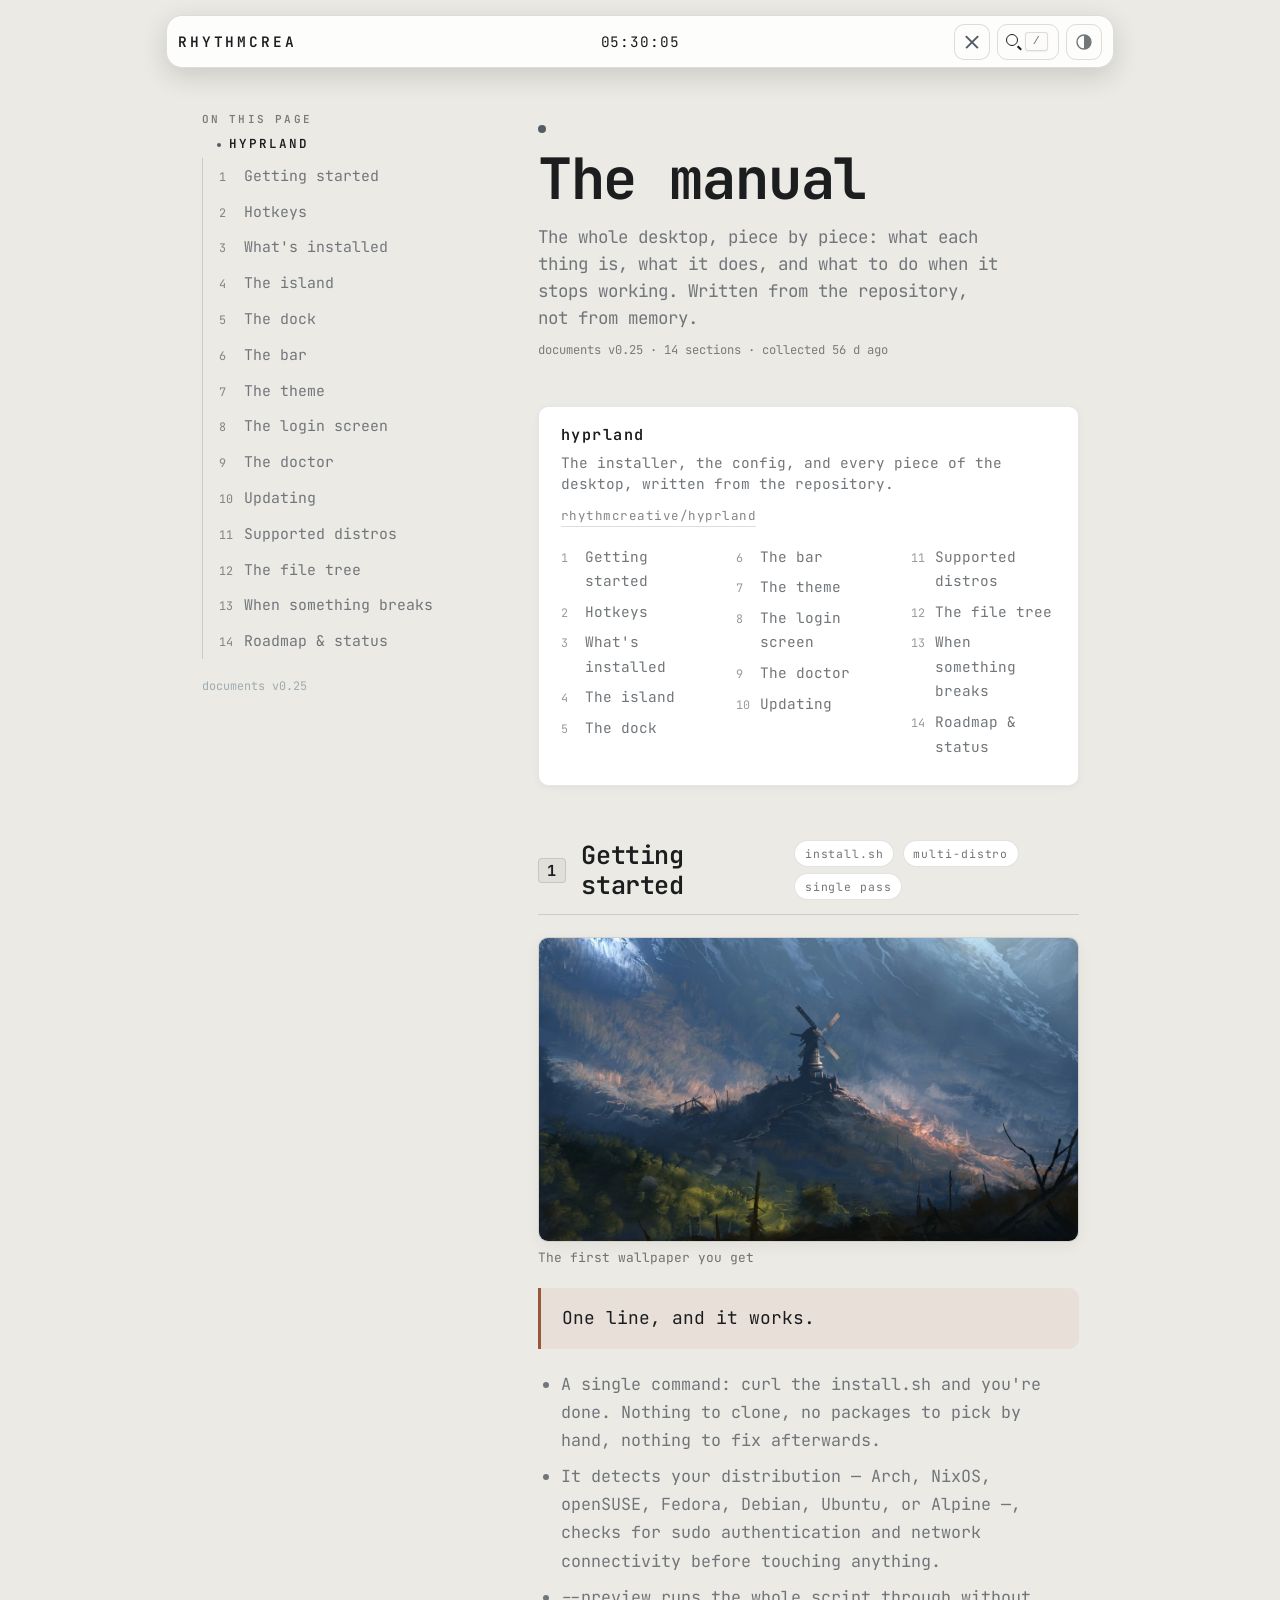
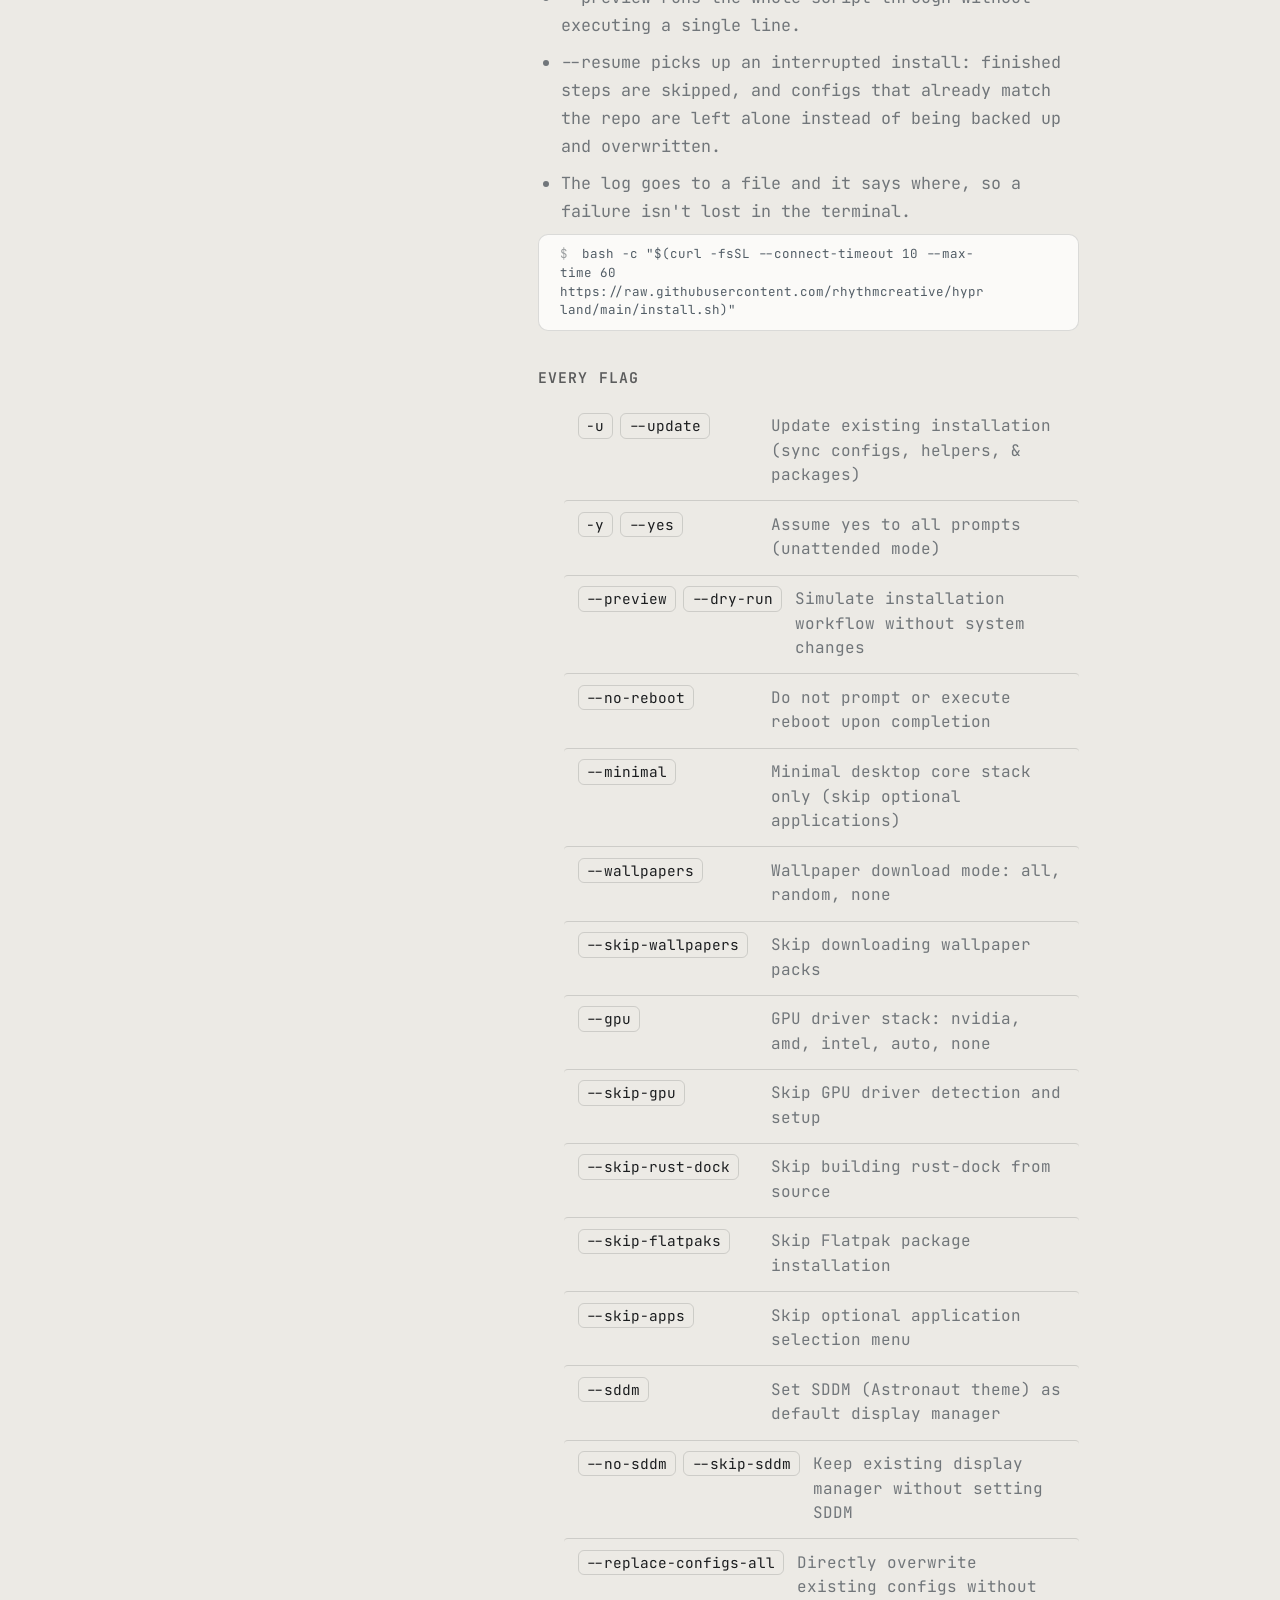
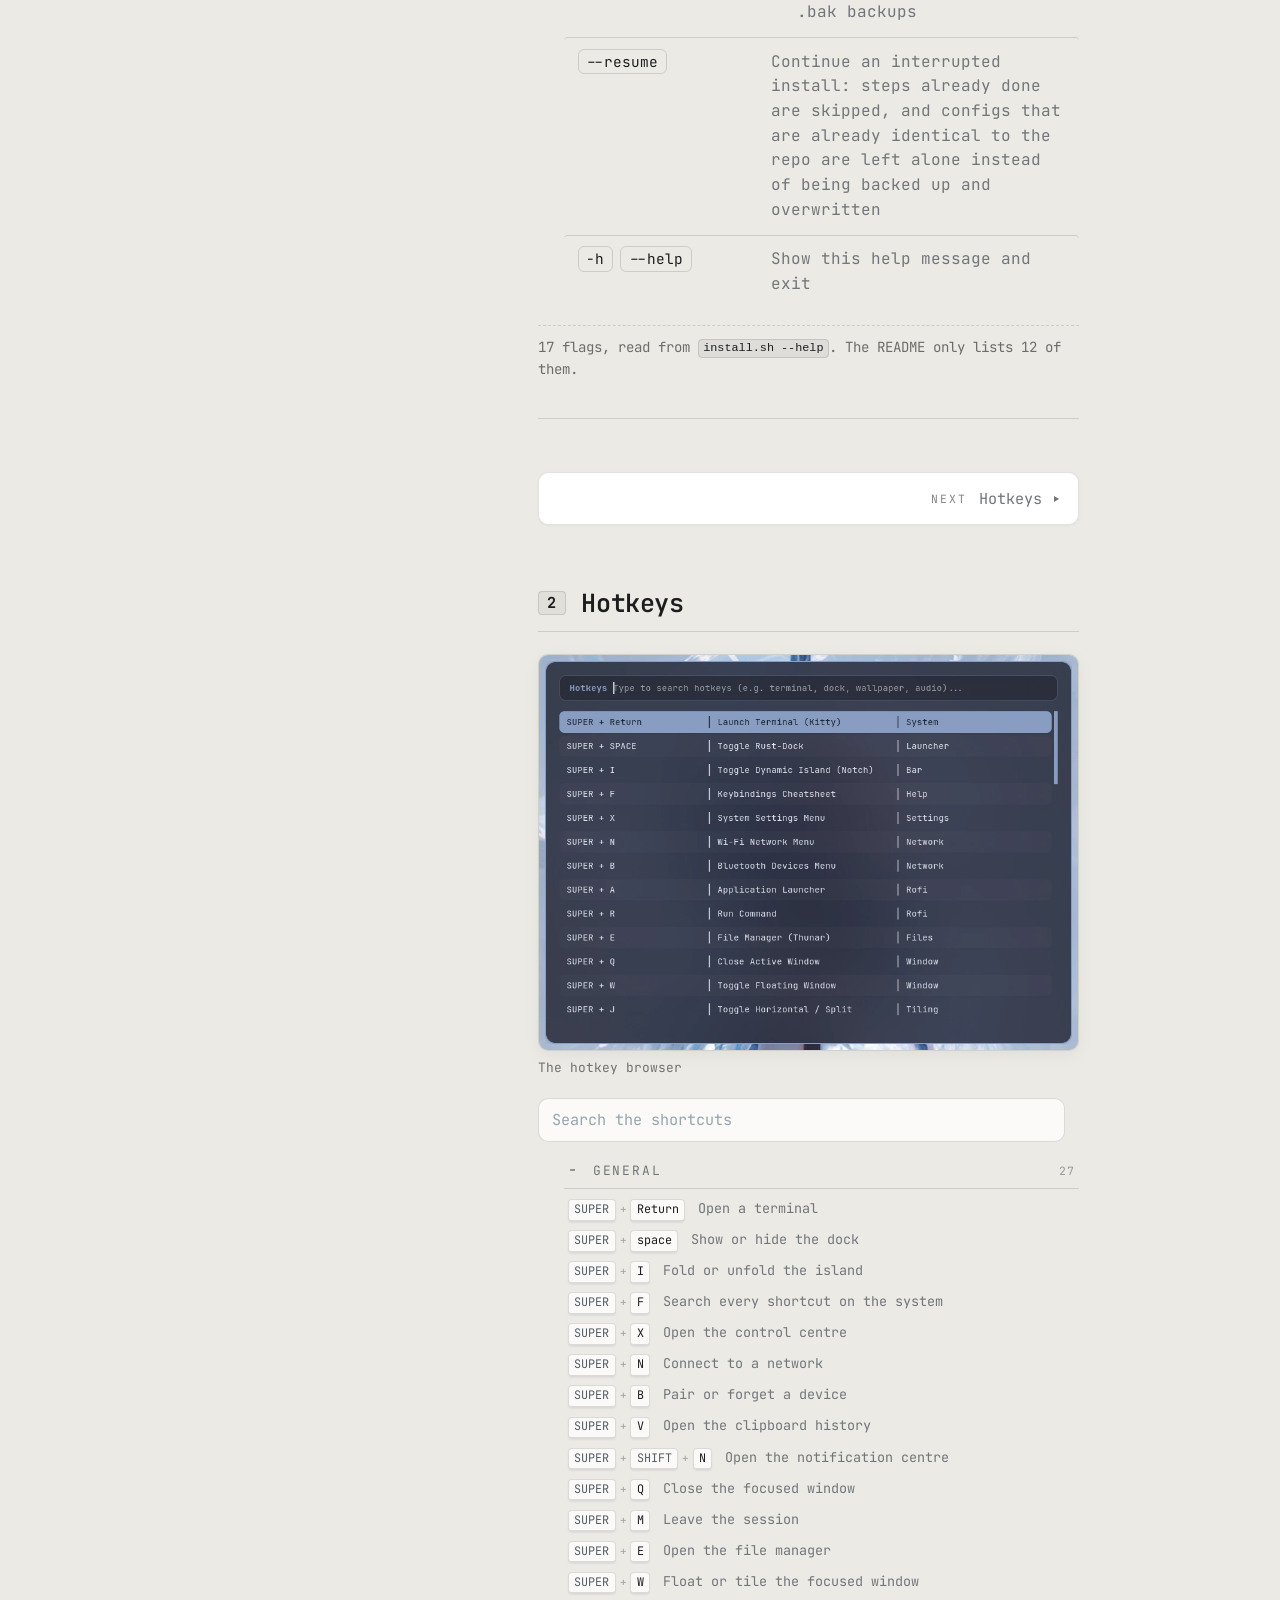
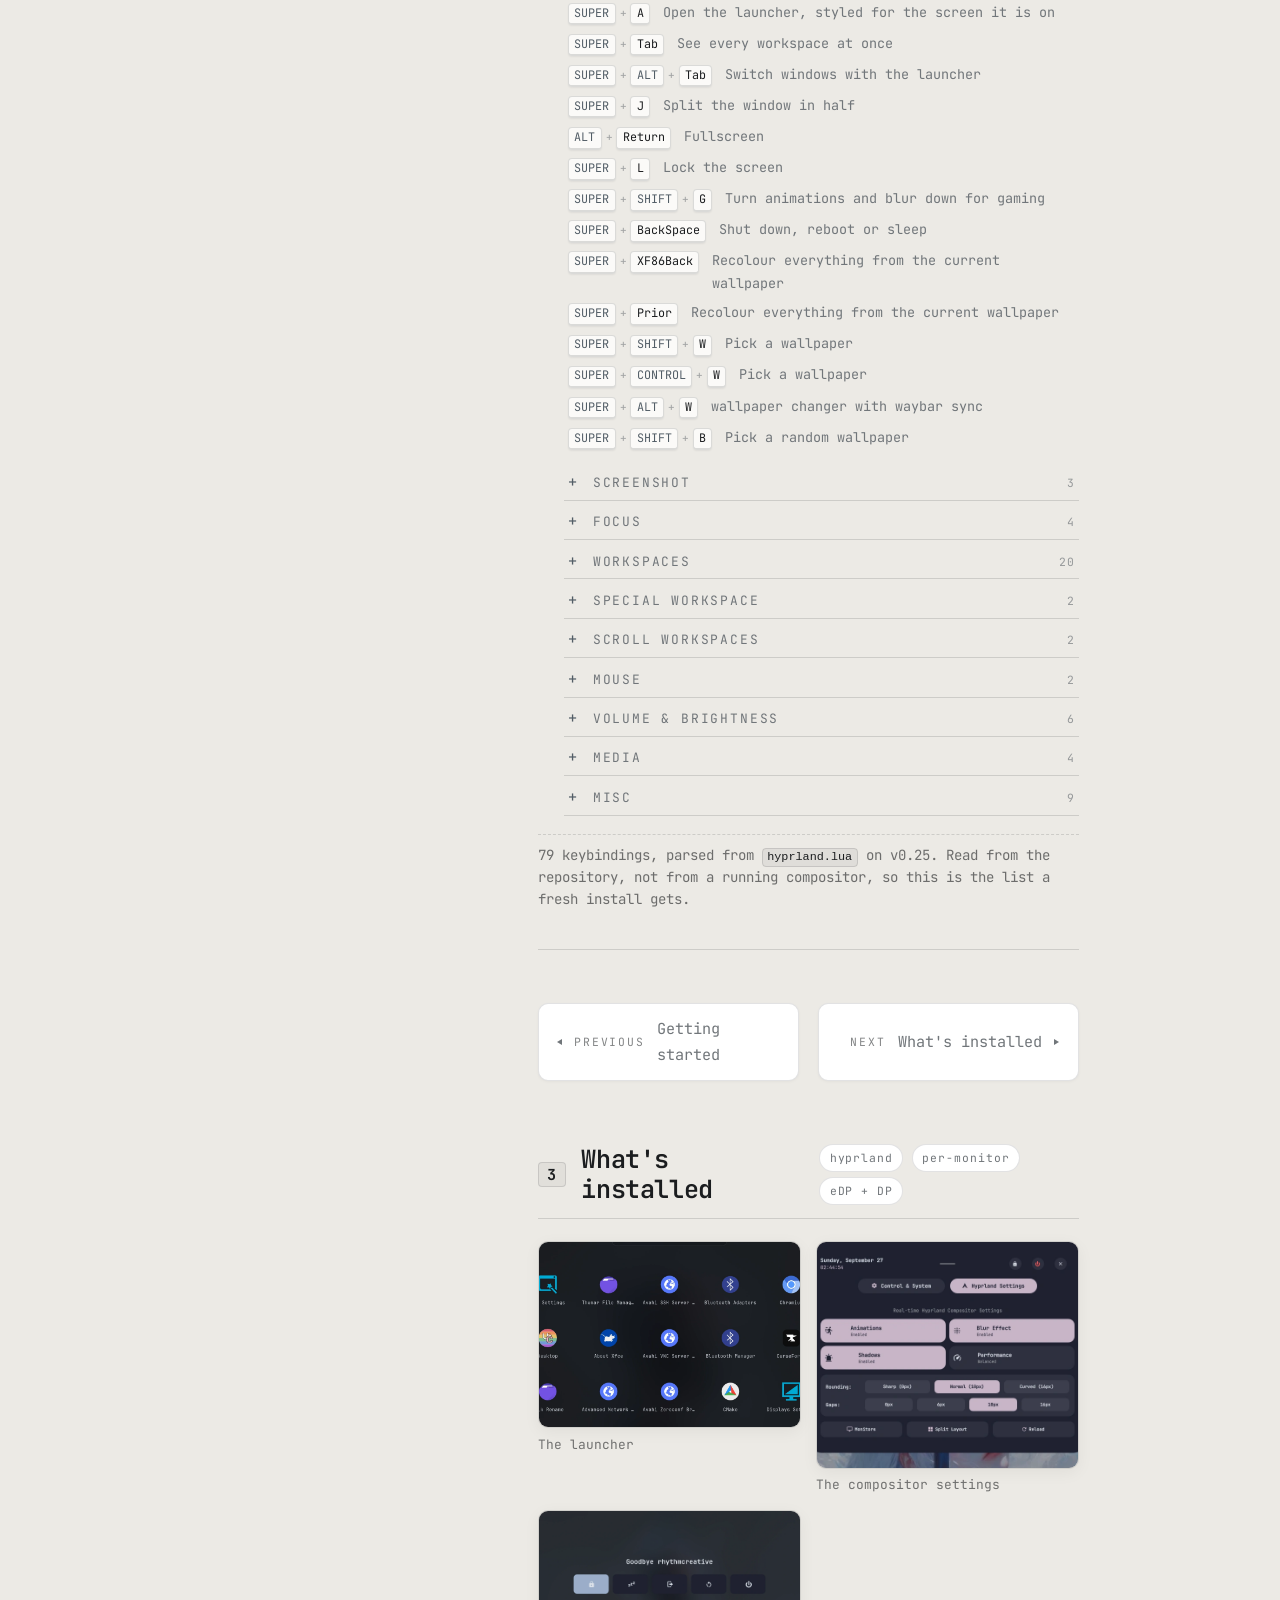
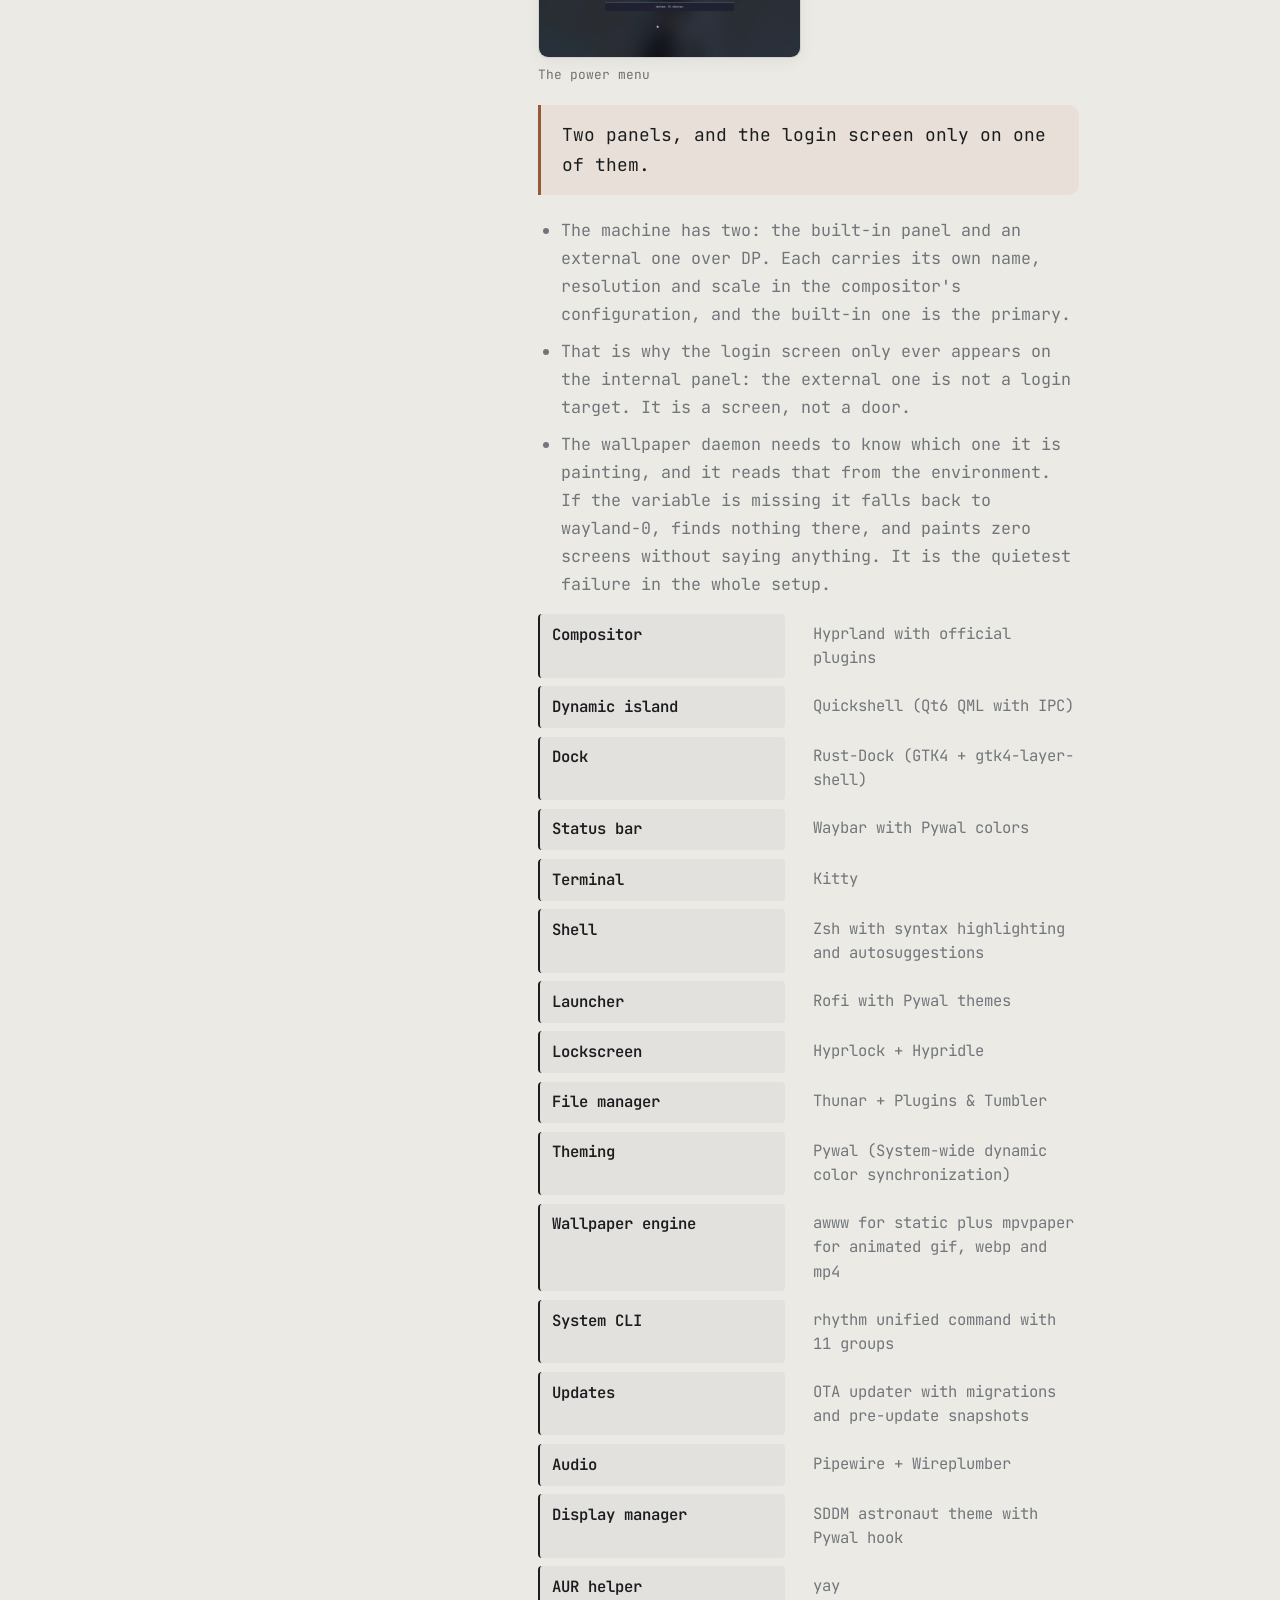
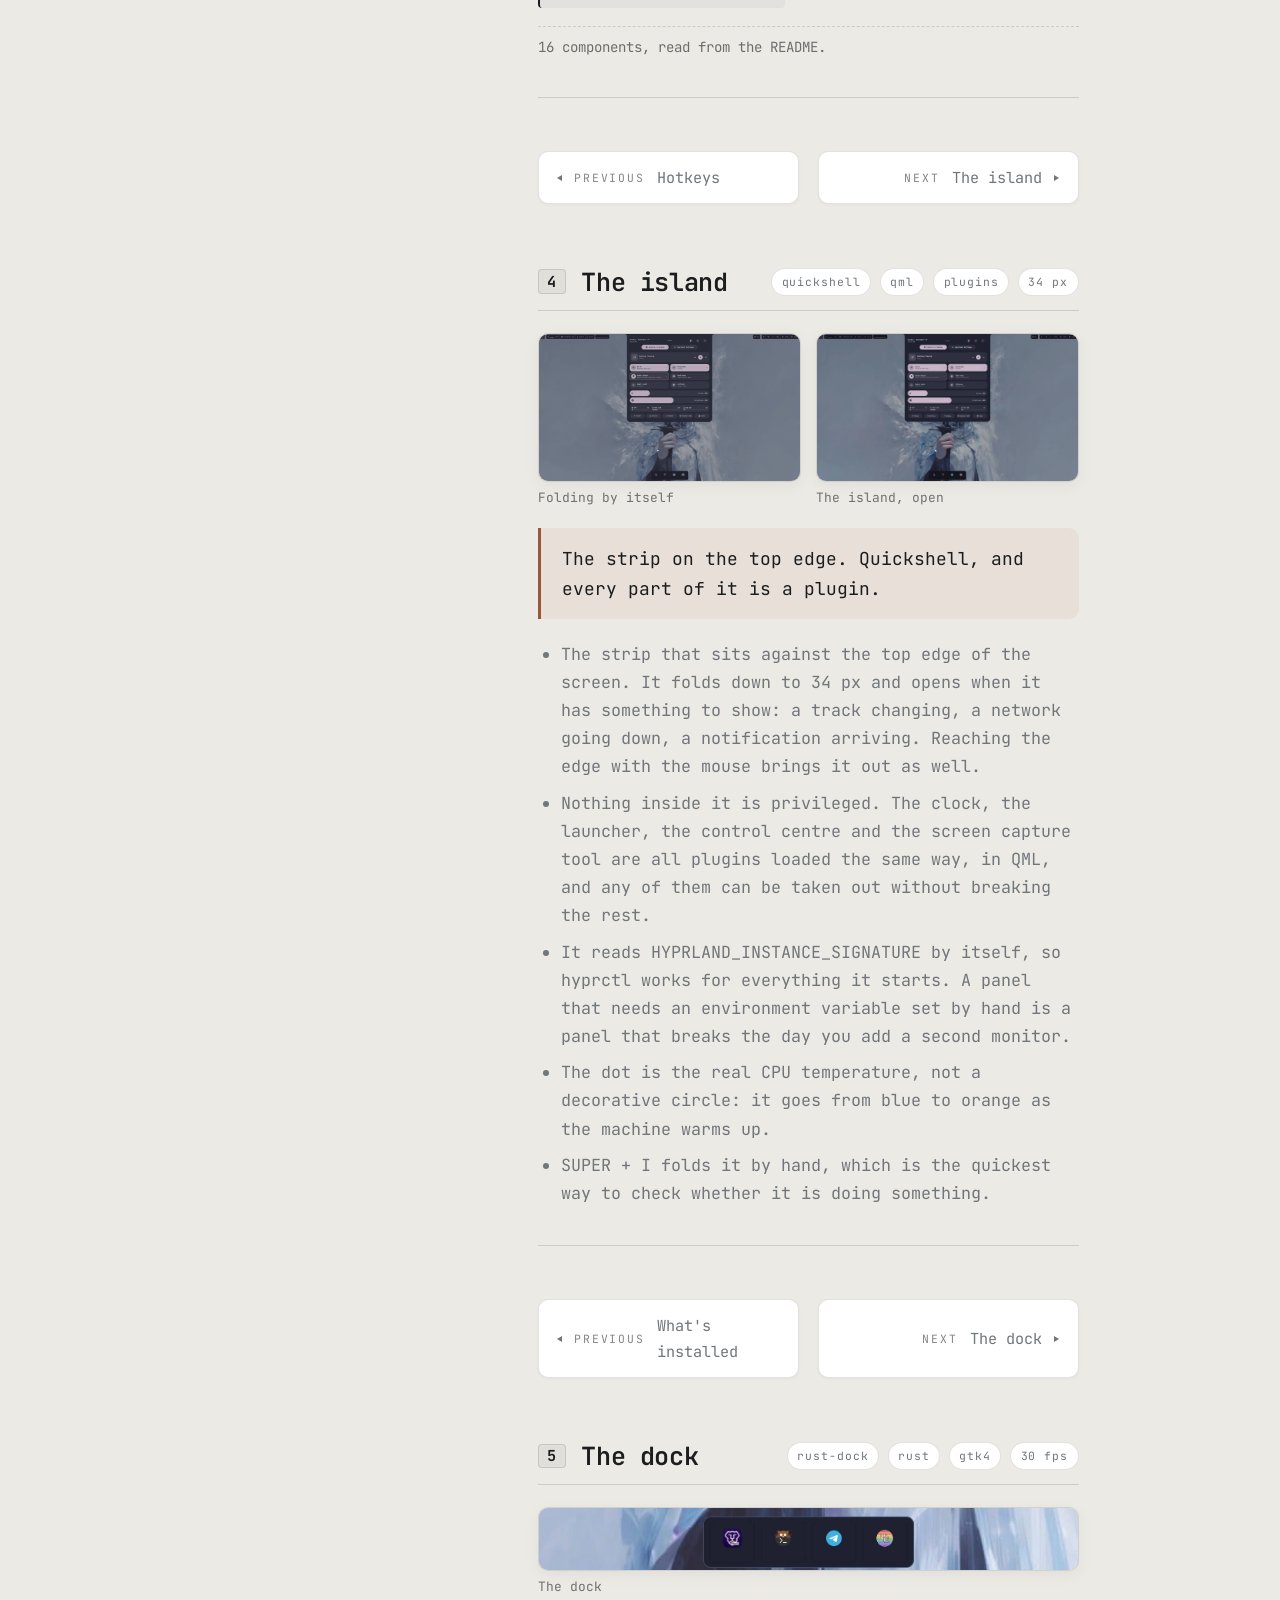
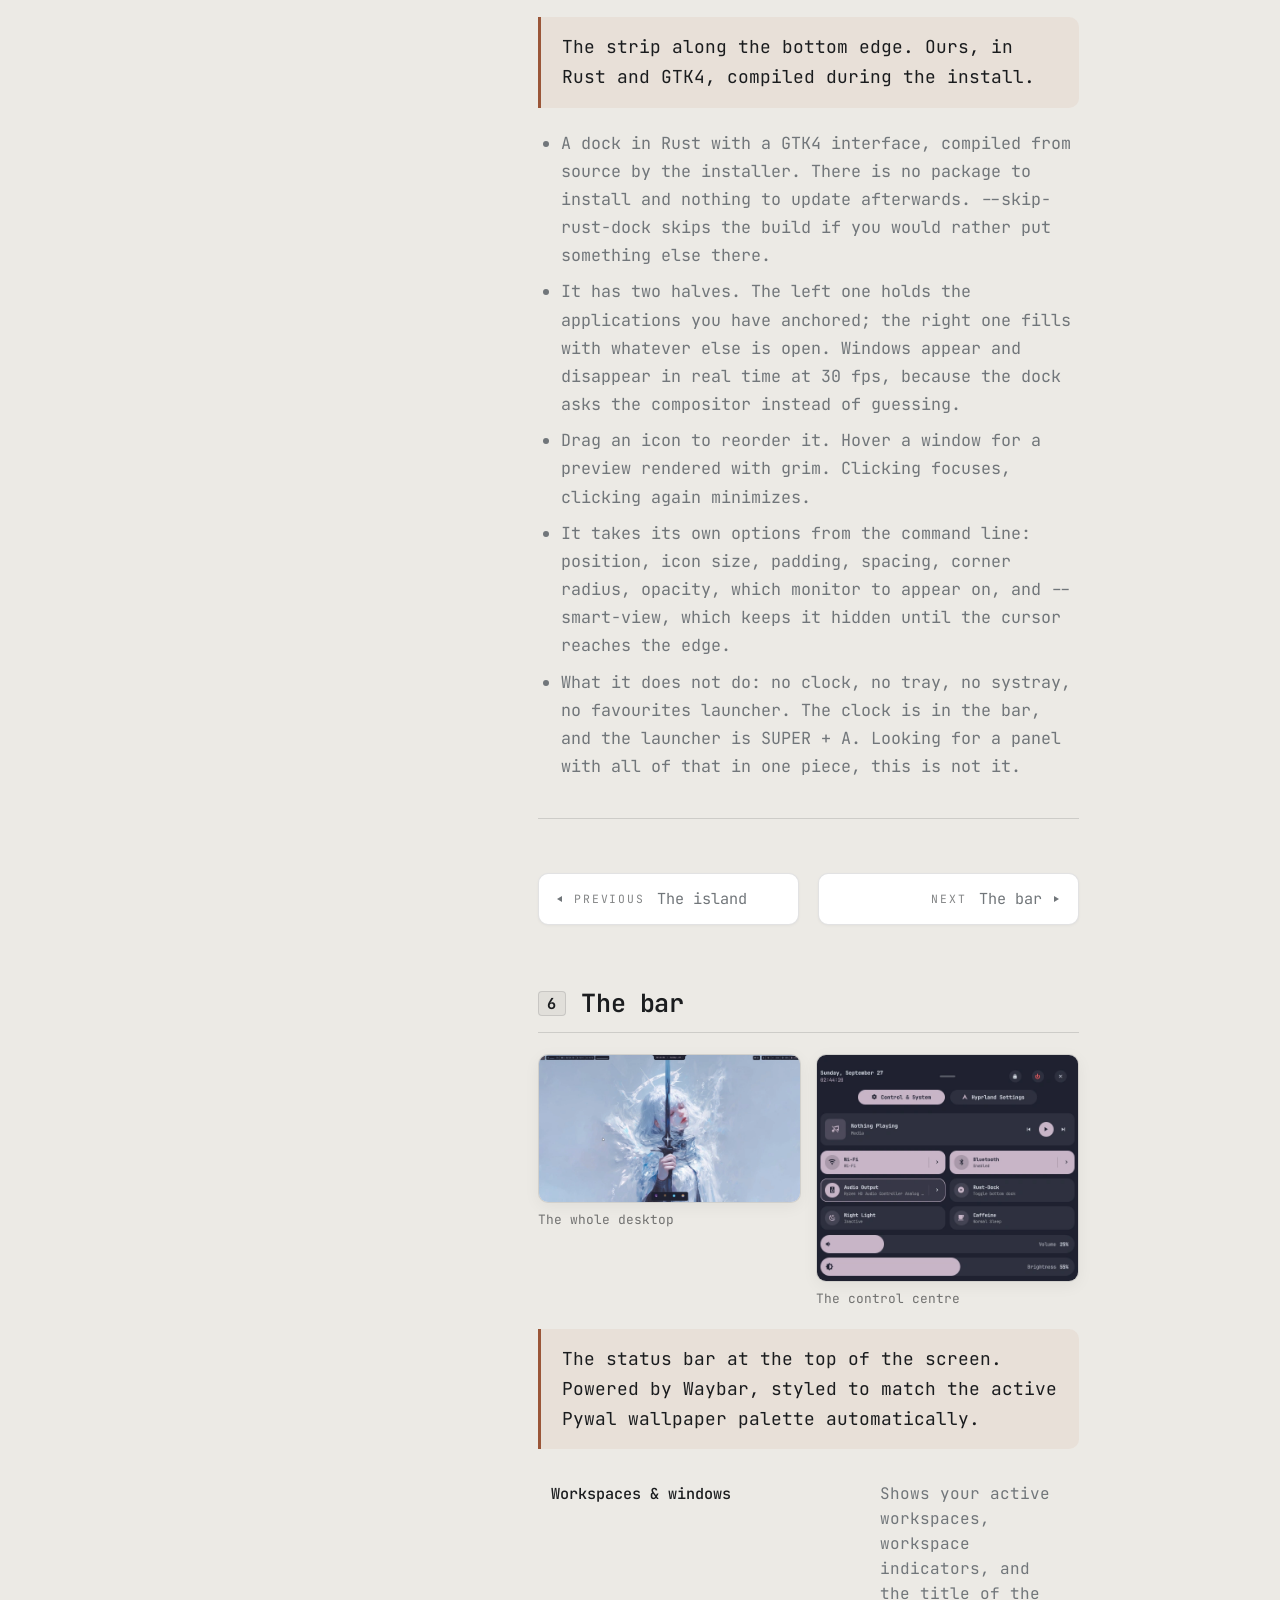
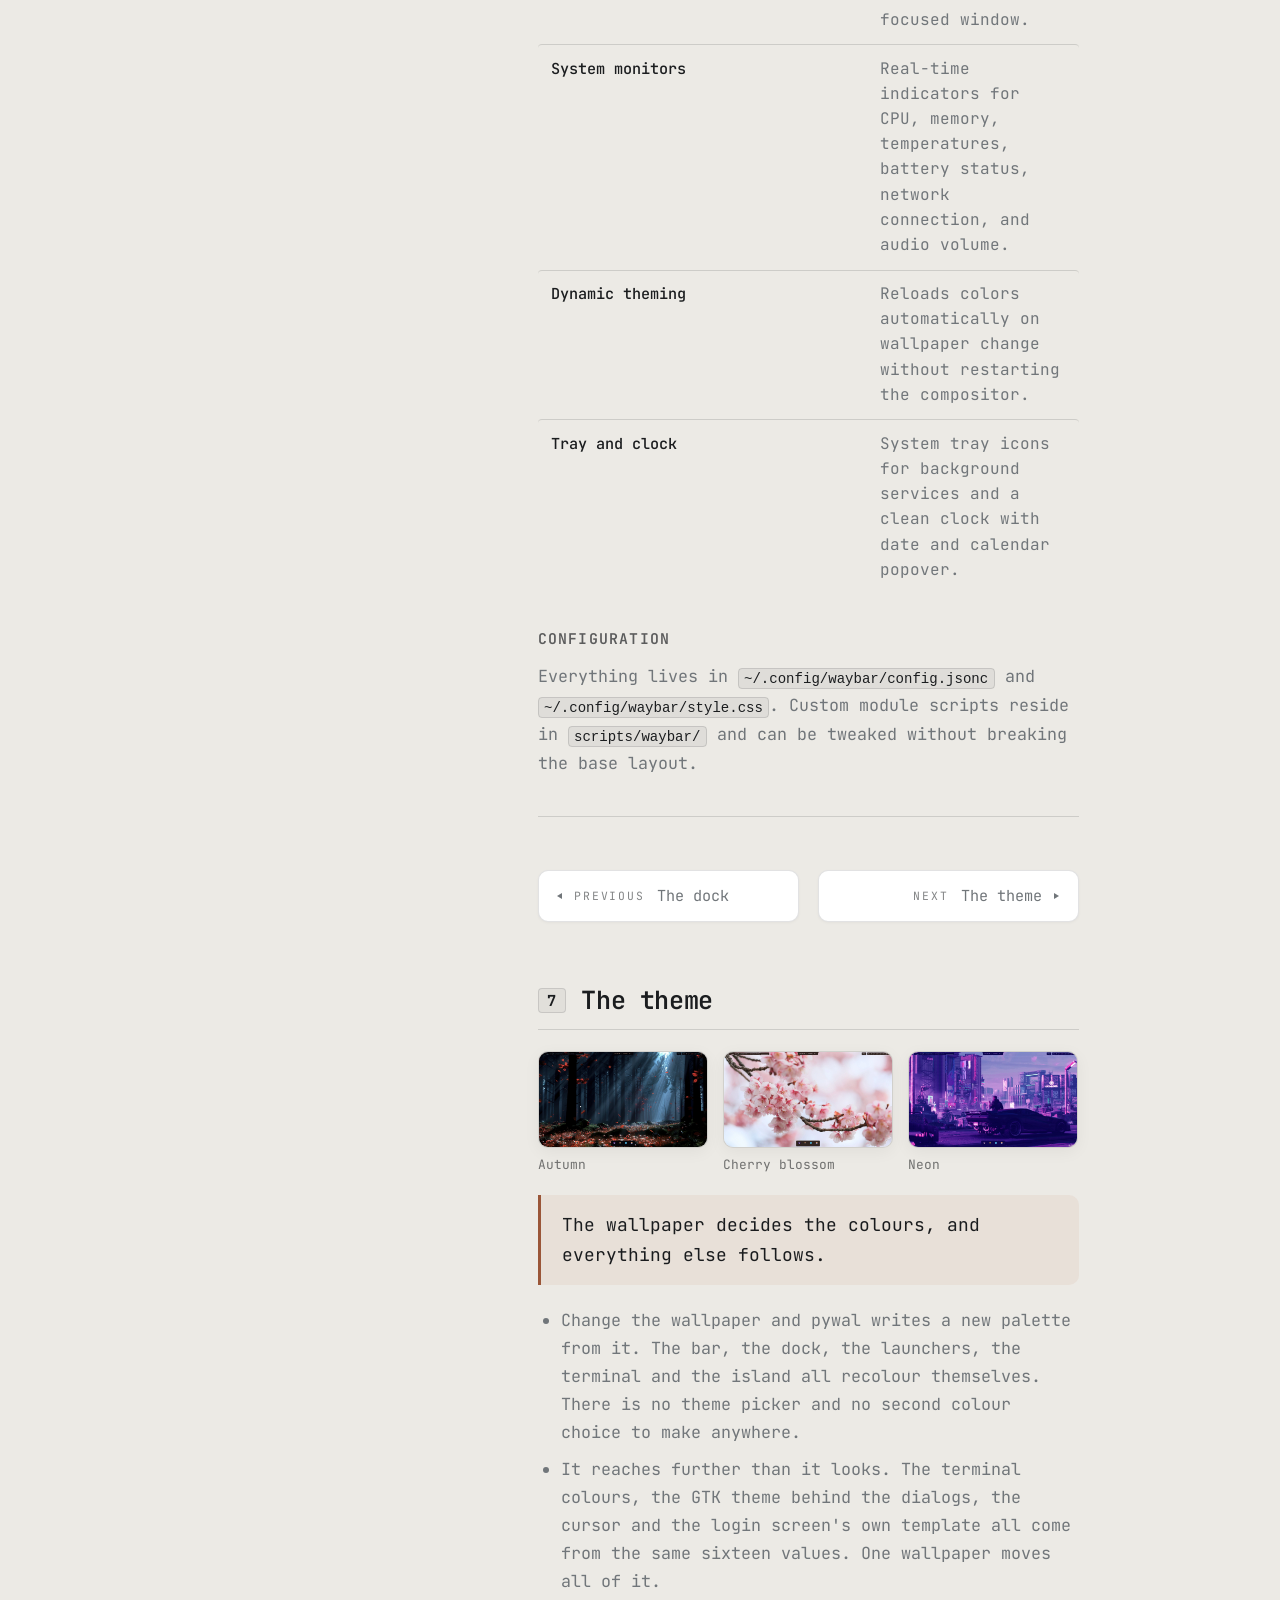
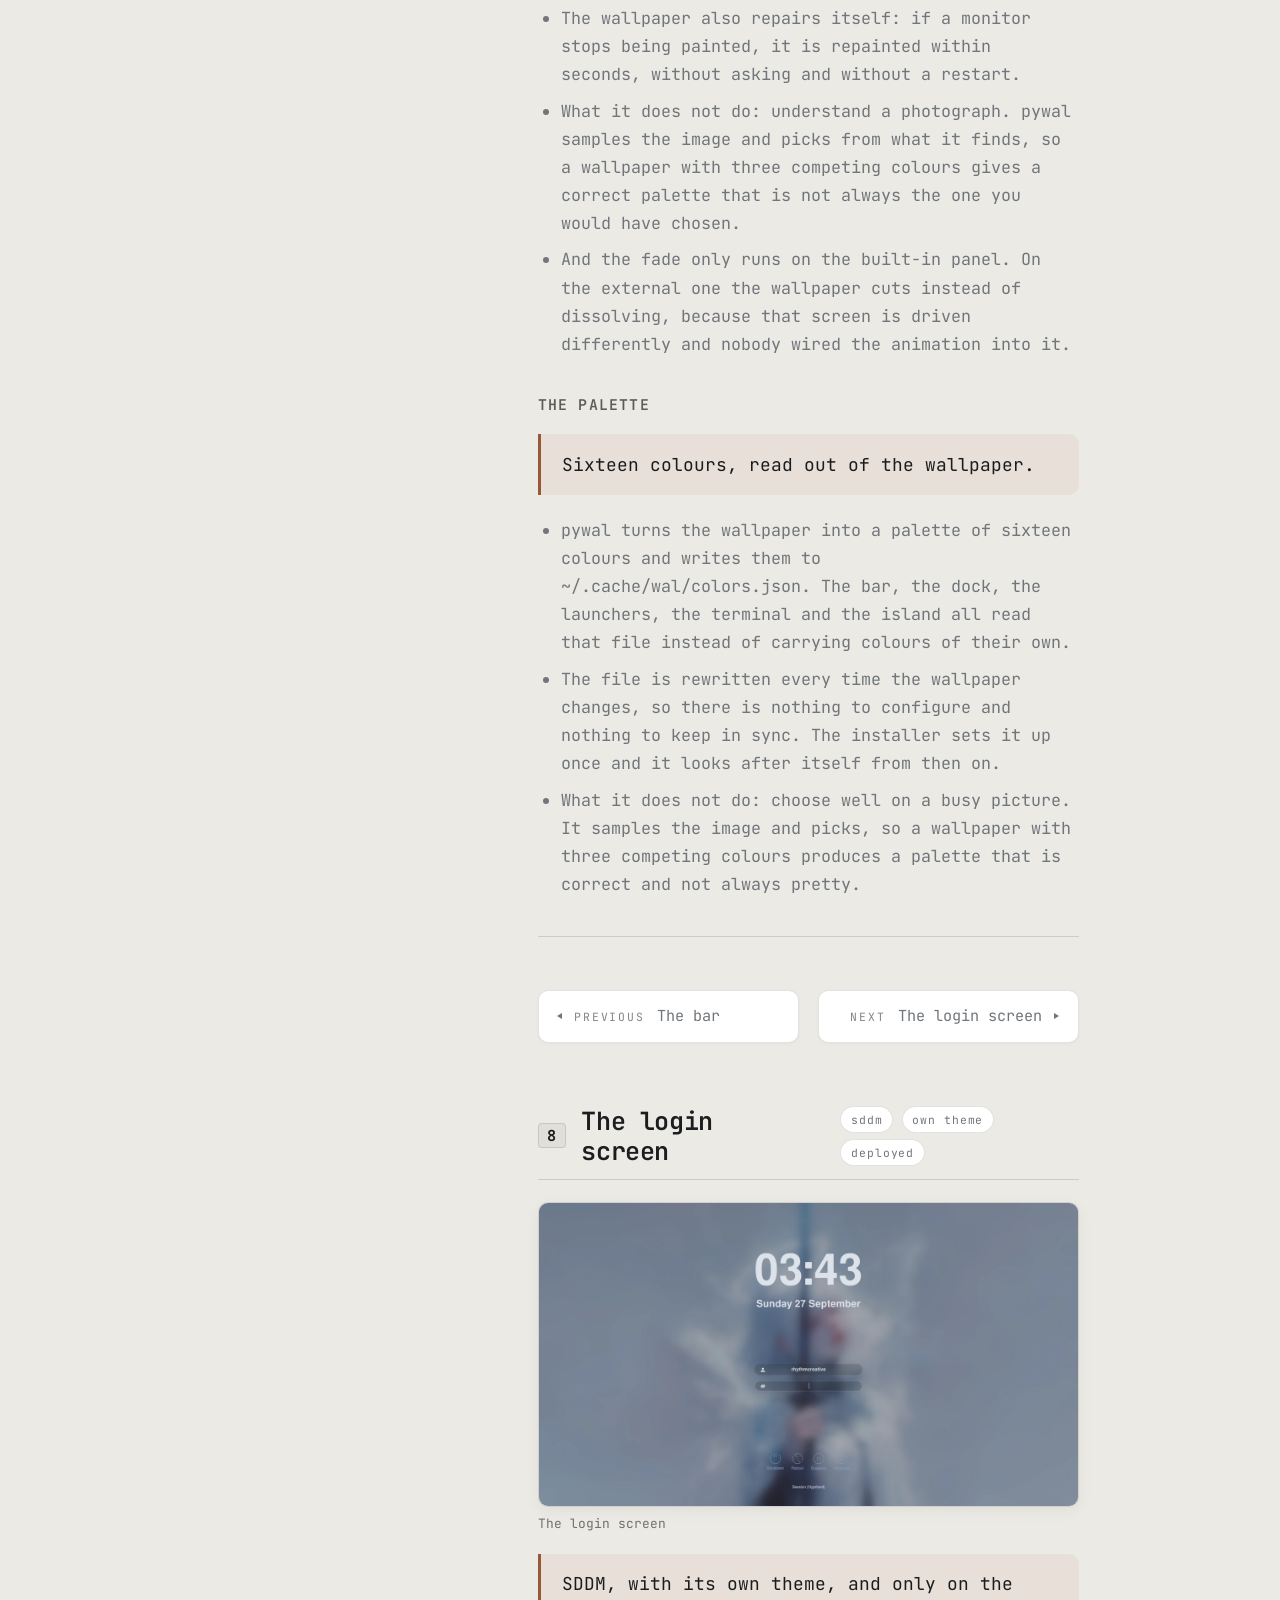
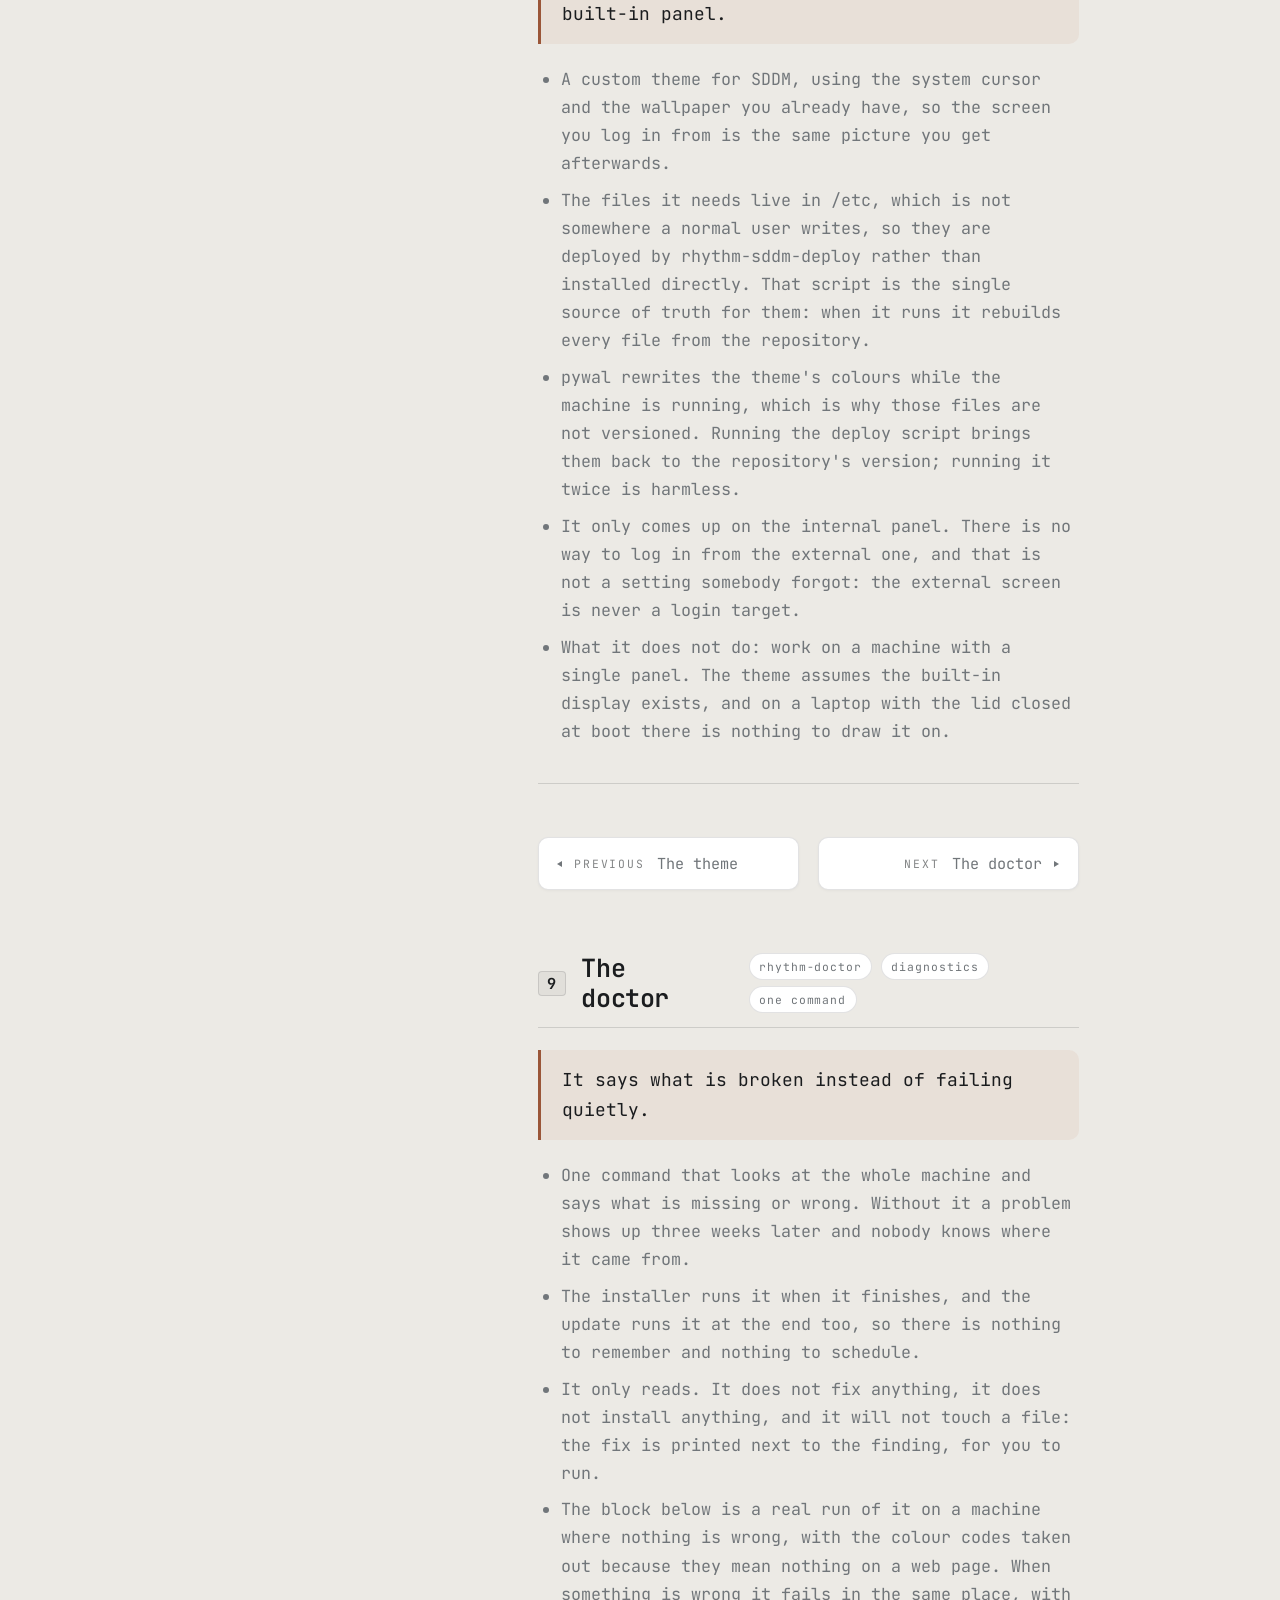
==== commit 85f7dd25: "Update roadmap to reflect release v0.25 and align future milestones with planned targets" ====
--- a/manual.html
+++ b/manual.html
@@ -217,7 +217,7 @@
 
     <!-- Las secciones las mete pintarManual() en app.js. -->
     <div id="manual">
-<div class="portada portada-una"><article class="proyecto"><h2>hyprland</h2><p class="proyecto-res">The installer, the config, and every piece of the desktop, written from the repository.</p><a class="proyecto-repo" href="https://github.com/rhythmcreative/hyprland" target="_blank" rel="noopener">rhythmcreative/hyprland</a><ol class="proyecto-subs"><li><a href="#hyprland/empezar"><i class="n">1</i>Getting started</a></li><li><a href="#hyprland/atajos"><i class="n">2</i>Hotkeys</a></li><li><a href="#hyprland/instalado"><i class="n">3</i>What&#39;s installed</a></li><li><a href="#hyprland/isla"><i class="n">4</i>The island</a></li><li><a href="#hyprland/dock"><i class="n">5</i>The dock</a></li><li><a href="#hyprland/barra"><i class="n">6</i>The bar</a></li><li><a href="#hyprland/tema"><i class="n">7</i>The theme</a></li><li><a href="#hyprland/login"><i class="n">8</i>The login screen</a></li><li><a href="#hyprland/doctor"><i class="n">9</i>The doctor</a></li><li><a href="#hyprland/actualizar"><i class="n">10</i>Updating</a></li><li><a href="#hyprland/distros"><i class="n">11</i>Supported distros</a></li><li><a href="#hyprland/arbol"><i class="n">12</i>The file tree</a></li><li><a href="#hyprland/problemas"><i class="n">13</i>When something breaks</a></li><li><a href="#hyprland/futuro"><i class="n">14</i>Roadmap &amp; status</a></li></ol></article></div><div class="bloque-proyecto" id="proy-hyprland"><section class="seccion-manual" id="hyprland/empezar"><div class="cabecera-seccion"><span class="seccion-n">1</span><h2><a class="manual-titulo-link" href="#hyprland/empezar">Getting started<span class="manual-hash" aria-hidden="true">#</span></a></h2><span class="chips"><span class="chip">install.sh</span><span class="chip">multi-distro</span><span class="chip">single pass</span></span></div><div class="figuras"><figure class="figura"><a href="assets/manual/default.webp" target="_blank" rel="noopener" title="Open the full-size image"><img src="assets/manual/default.webp" alt="The wallpaper on a fresh install, before you change anything: a painted mountain valley with a windmill on the ridge." loading="lazy" decoding="async" width="1280" height="720"></a><figcaption>The first wallpaper you get</figcaption></figure></div><p class="destacado">One line, and it works.</p><ul class="prosa"><li>A single command: curl the install.sh and you&#39;re done. Nothing to clone, no packages to pick by hand, nothing to fix afterwards.</li><li>It detects your distribution — Arch, NixOS, openSUSE, Fedora, Debian, Ubuntu, or Alpine —, checks for sudo authentication and network connectivity before touching anything.</li><li>--preview runs the whole script through without executing a single line.</li><li>--resume picks up an interrupted install: finished steps are skipped, and configs that already match the repo are left alone instead of being backed up and overwritten.</li><li>The log goes to a file and it says where, so a failure isn&#39;t lost in the terminal.</li></ul><div class="comando"><code>bash -c &quot;$(curl -fsSL --connect-timeout 10 --max-time 60 https://raw.githubusercontent.com/rhythmcreative/hyprland/main/install.sh)&quot;</code><button class="copiar" type="button" data-copiar="bash -c &quot;$(curl -fsSL --connect-timeout 10 --max-time 60 https://raw.githubusercontent.com/rhythmcreative/hyprland/main/install.sh)&quot;">copy</button></div><h4>Every flag</h4><div class="banderas"><div class="bandera"><span class="nombres"><code>-u</code><code>--update</code></span><span class="que">Update existing installation (sync configs, helpers, &amp; packages)</span></div><div class="bandera"><span class="nombres"><code>-y</code><code>--yes</code></span><span class="que">Assume yes to all prompts (unattended mode)</span></div><div class="bandera"><span class="nombres"><code>--preview</code><code>--dry-run</code></span><span class="que">Simulate installation workflow without system changes</span></div><div class="bandera"><span class="nombres"><code>--no-reboot</code></span><span class="que">Do not prompt or execute reboot upon completion</span></div><div class="bandera"><span class="nombres"><code>--minimal</code></span><span class="que">Minimal desktop core stack only (skip optional applications)</span></div><div class="bandera"><span class="nombres"><code>--wallpapers</code></span><span class="que">Wallpaper download mode: all, random, none</span></div><div class="bandera"><span class="nombres"><code>--skip-wallpapers</code></span><span class="que">Skip downloading wallpaper packs</span></div><div class="bandera"><span class="nombres"><code>--gpu</code></span><span class="que">GPU driver stack: nvidia, amd, intel, auto, none</span></div><div class="bandera"><span class="nombres"><code>--skip-gpu</code></span><span class="que">Skip GPU driver detection and setup</span></div><div class="bandera"><span class="nombres"><code>--skip-rust-dock</code></span><span class="que">Skip building rust-dock from source</span></div><div class="bandera"><span class="nombres"><code>--skip-flatpaks</code></span><span class="que">Skip Flatpak package installation</span></div><div class="bandera"><span class="nombres"><code>--skip-apps</code></span><span class="que">Skip optional application selection menu</span></div><div class="bandera"><span class="nombres"><code>--sddm</code></span><span class="que">Set SDDM (Astronaut theme) as default display manager</span></div><div class="bandera"><span class="nombres"><code>--no-sddm</code><code>--skip-sddm</code></span><span class="que">Keep existing display manager without setting SDDM</span></div><div class="bandera"><span class="nombres"><code>--replace-configs-all</code></span><span class="que">Directly overwrite existing configs without .bak backups</span></div><div class="bandera"><span class="nombres"><code>--resume</code></span><span class="que">Continue an interrupted install: steps already done are skipped, and configs that are already identical to the repo are left alone instead of being backed up and overwritten</span></div><div class="bandera"><span class="nombres"><code>-h</code><code>--help</code></span><span class="que">Show this help message and exit</span></div></div><p class="nota-dato">17 flags, read from <code>install.sh --help</code>. The README only lists 12 of them.</p><div class="siguientes"><a class="siguiente" href="#hyprland/atajos"><span>Next</span>Hotkeys<i aria-hidden="true"></i></a></div></section><section class="seccion-manual" id="hyprland/atajos"><div class="cabecera-seccion"><span class="seccion-n">2</span><h2><a class="manual-titulo-link" href="#hyprland/atajos">Hotkeys<span class="manual-hash" aria-hidden="true">#</span></a></h2></div><div class="figuras"><figure class="figura"><a href="assets/manual/rofi_hotkeys_crop.webp" target="_blank" rel="noopener" title="Open the full-size image"><img src="assets/manual/rofi_hotkeys_crop.webp" alt="The hotkey browser, open over the desktop, with every shortcut in the config listed and searchable." loading="lazy" decoding="async" width="900" height="660"></a><figcaption>The hotkey browser</figcaption></figure></div><div class="buscador"><input type="search" id="busca-atajos" placeholder="Search the shortcuts" autocomplete="off" spellcheck="false" aria-label="Search the keybindings"><span class="buscador-conteo" id="cuenta-atajos"></span></div><div class="atajos" id="lista-atajos"><details class="grupo-atajos" open><summary>General<span>27</span></summary><div class="filas-atajos"><div class="atajo"><span class="combo"><kbd>SUPER</kbd><i>+</i><kbd class="tecla">Return</kbd></span><span class="que">Open a terminal</span></div><div class="atajo"><span class="combo"><kbd>SUPER</kbd><i>+</i><kbd class="tecla">space</kbd></span><span class="que">Show or hide the dock</span></div><div class="atajo"><span class="combo"><kbd>SUPER</kbd><i>+</i><kbd class="tecla">I</kbd></span><span class="que">Fold or unfold the island</span></div><div class="atajo"><span class="combo"><kbd>SUPER</kbd><i>+</i><kbd class="tecla">F</kbd></span><span class="que">Search every shortcut on the system</span></div><div class="atajo"><span class="combo"><kbd>SUPER</kbd><i>+</i><kbd class="tecla">X</kbd></span><span class="que">Open the control centre</span></div><div class="atajo"><span class="combo"><kbd>SUPER</kbd><i>+</i><kbd class="tecla">N</kbd></span><span class="que">Connect to a network</span></div><div class="atajo"><span class="combo"><kbd>SUPER</kbd><i>+</i><kbd class="tecla">B</kbd></span><span class="que">Pair or forget a device</span></div><div class="atajo"><span class="combo"><kbd>SUPER</kbd><i>+</i><kbd class="tecla">V</kbd></span><span class="que">Open the clipboard history</span></div><div class="atajo"><span class="combo"><kbd>SUPER</kbd><i>+</i><kbd>SHIFT</kbd><i>+</i><kbd class="tecla">N</kbd></span><span class="que">Open the notification centre</span></div><div class="atajo"><span class="combo"><kbd>SUPER</kbd><i>+</i><kbd class="tecla">Q</kbd></span><span class="que">Close the focused window</span></div><div class="atajo"><span class="combo"><kbd>SUPER</kbd><i>+</i><kbd class="tecla">M</kbd></span><span class="que">Leave the session</span></div><div class="atajo"><span class="combo"><kbd>SUPER</kbd><i>+</i><kbd class="tecla">E</kbd></span><span class="que">Open the file manager</span></div><div class="atajo"><span class="combo"><kbd>SUPER</kbd><i>+</i><kbd class="tecla">W</kbd></span><span class="que">Float or tile the focused window</span></div><div class="atajo"><span class="combo"><kbd>SUPER</kbd><i>+</i><kbd class="tecla">A</kbd></span><span class="que">Open the launcher, styled for the screen it is on</span></div><div class="atajo"><span class="combo"><kbd>SUPER</kbd><i>+</i><kbd class="tecla">Tab</kbd></span><span class="que">See every workspace at once</span></div><div class="atajo"><span class="combo"><kbd>SUPER</kbd><i>+</i><kbd>ALT</kbd><i>+</i><kbd class="tecla">Tab</kbd></span><span class="que">Switch windows with the launcher</span></div><div class="atajo"><span class="combo"><kbd>SUPER</kbd><i>+</i><kbd class="tecla">J</kbd></span><span class="que">Split the window in half</span></div><div class="atajo"><span class="combo"><kbd>ALT</kbd><i>+</i><kbd class="tecla">Return</kbd></span><span class="que">Fullscreen</span></div><div class="atajo"><span class="combo"><kbd>SUPER</kbd><i>+</i><kbd class="tecla">L</kbd></span><span class="que">Lock the screen</span></div><div class="atajo"><span class="combo"><kbd>SUPER</kbd><i>+</i><kbd>SHIFT</kbd><i>+</i><kbd class="tecla">G</kbd></span><span class="que">Turn animations and blur down for gaming</span></div><div class="atajo"><span class="combo"><kbd>SUPER</kbd><i>+</i><kbd class="tecla">BackSpace</kbd></span><span class="que">Shut down, reboot or sleep</span></div><div class="atajo"><span class="combo"><kbd>SUPER</kbd><i>+</i><kbd class="tecla">XF86Back</kbd></span><span class="que">Recolour everything from the current wallpaper</span></div><div class="atajo"><span class="combo"><kbd>SUPER</kbd><i>+</i><kbd class="tecla">Prior</kbd></span><span class="que">Recolour everything from the current wallpaper</span></div><div class="atajo"><span class="combo"><kbd>SUPER</kbd><i>+</i><kbd>SHIFT</kbd><i>+</i><kbd class="tecla">W</kbd></span><span class="que">Pick a wallpaper</span></div><div class="atajo"><span class="combo"><kbd>SUPER</kbd><i>+</i><kbd>CONTROL</kbd><i>+</i><kbd class="tecla">W</kbd></span><span class="que">Pick a wallpaper</span></div><div class="atajo"><span class="combo"><kbd>SUPER</kbd><i>+</i><kbd>ALT</kbd><i>+</i><kbd class="tecla">W</kbd></span><span class="que">wallpaper changer with waybar sync</span></div><div class="atajo"><span class="combo"><kbd>SUPER</kbd><i>+</i><kbd>SHIFT</kbd><i>+</i><kbd class="tecla">B</kbd></span><span class="que">Pick a random wallpaper</span></div></div></details><details class="grupo-atajos"><summary>Screenshot<span>3</span></summary><div class="filas-atajos"><div class="atajo"><span class="combo"><kbd>SUPER</kbd><i>+</i><kbd class="tecla">P</kbd></span><span class="que">Screenshot of a part of the screen: drag out the area with the mouse and it opens in the editor. There is no full-screen one</span></div><div class="atajo"><span class="combo"><kbd>SUPER</kbd><i>+</i><kbd>SHIFT</kbd><i>+</i><kbd class="tecla">P</kbd></span><span class="que">Pick a colour off the screen and copy its hex</span></div><div class="atajo"><span class="combo"><kbd>SUPER</kbd><i>+</i><kbd>SHIFT</kbd><i>+</i><kbd class="tecla">Print</kbd></span><span class="que">Screenshot of a part of the screen: drag out the area with the mouse and it opens in the editor. There is no full-screen one</span></div></div></details><details class="grupo-atajos"><summary>Focus<span>4</span></summary><div class="filas-atajos"><div class="atajo"><span class="combo"><kbd>SUPER</kbd><i>+</i><kbd class="tecla">left</kbd></span><span class="que">Move focus to the window on the left</span></div><div class="atajo"><span class="combo"><kbd>SUPER</kbd><i>+</i><kbd class="tecla">right</kbd></span><span class="que">Move focus to the window on the right</span></div><div class="atajo"><span class="combo"><kbd>SUPER</kbd><i>+</i><kbd class="tecla">up</kbd></span><span class="que">Move focus to the window above</span></div><div class="atajo"><span class="combo"><kbd>SUPER</kbd><i>+</i><kbd class="tecla">down</kbd></span><span class="que">Move focus to the window below</span></div></div></details><details class="grupo-atajos"><summary>Workspaces<span>20</span></summary><div class="filas-atajos"><div class="atajo"><span class="combo"><kbd>SUPER</kbd><i>+</i><kbd class="tecla">1</kbd></span><span class="que">Go to workspace 1</span></div><div class="atajo"><span class="combo"><kbd>SUPER</kbd><i>+</i><kbd class="tecla">2</kbd></span><span class="que">Go to workspace 2</span></div><div class="atajo"><span class="combo"><kbd>SUPER</kbd><i>+</i><kbd class="tecla">3</kbd></span><span class="que">Go to workspace 3</span></div><div class="atajo"><span class="combo"><kbd>SUPER</kbd><i>+</i><kbd class="tecla">4</kbd></span><span class="que">Go to workspace 4</span></div><div class="atajo"><span class="combo"><kbd>SUPER</kbd><i>+</i><kbd class="tecla">5</kbd></span><span class="que">Go to workspace 5</span></div><div class="atajo"><span class="combo"><kbd>SUPER</kbd><i>+</i><kbd class="tecla">6</kbd></span><span class="que">Go to workspace 6</span></div><div class="atajo"><span class="combo"><kbd>SUPER</kbd><i>+</i><kbd class="tecla">7</kbd></span><span class="que">Go to workspace 7</span></div><div class="atajo"><span class="combo"><kbd>SUPER</kbd><i>+</i><kbd class="tecla">8</kbd></span><span class="que">Go to workspace 8</span></div><div class="atajo"><span class="combo"><kbd>SUPER</kbd><i>+</i><kbd class="tecla">9</kbd></span><span class="que">Go to workspace 9</span></div><div class="atajo"><span class="combo"><kbd>SUPER</kbd><i>+</i><kbd class="tecla">0</kbd></span><span class="que">Go to workspace 0</span></div><div class="atajo"><span class="combo"><kbd>SUPER</kbd><i>+</i><kbd>SHIFT</kbd><i>+</i><kbd class="tecla">1</kbd></span><span class="que">Send the window to workspace 1</span></div><div class="atajo"><span class="combo"><kbd>SUPER</kbd><i>+</i><kbd>SHIFT</kbd><i>+</i><kbd class="tecla">2</kbd></span><span class="que">Send the window to workspace 2</span></div><div class="atajo"><span class="combo"><kbd>SUPER</kbd><i>+</i><kbd>SHIFT</kbd><i>+</i><kbd class="tecla">3</kbd></span><span class="que">Send the window to workspace 3</span></div><div class="atajo"><span class="combo"><kbd>SUPER</kbd><i>+</i><kbd>SHIFT</kbd><i>+</i><kbd class="tecla">4</kbd></span><span class="que">Send the window to workspace 4</span></div><div class="atajo"><span class="combo"><kbd>SUPER</kbd><i>+</i><kbd>SHIFT</kbd><i>+</i><kbd class="tecla">5</kbd></span><span class="que">Send the window to workspace 5</span></div><div class="atajo"><span class="combo"><kbd>SUPER</kbd><i>+</i><kbd>SHIFT</kbd><i>+</i><kbd class="tecla">6</kbd></span><span class="que">Send the window to workspace 6</span></div><div class="atajo"><span class="combo"><kbd>SUPER</kbd><i>+</i><kbd>SHIFT</kbd><i>+</i><kbd class="tecla">7</kbd></span><span class="que">Send the window to workspace 7</span></div><div class="atajo"><span class="combo"><kbd>SUPER</kbd><i>+</i><kbd>SHIFT</kbd><i>+</i><kbd class="tecla">8</kbd></span><span class="que">Send the window to workspace 8</span></div><div class="atajo"><span class="combo"><kbd>SUPER</kbd><i>+</i><kbd>SHIFT</kbd><i>+</i><kbd class="tecla">9</kbd></span><span class="que">Send the window to workspace 9</span></div><div class="atajo"><span class="combo"><kbd>SUPER</kbd><i>+</i><kbd>SHIFT</kbd><i>+</i><kbd class="tecla">0</kbd></span><span class="que">Send the window to workspace 0</span></div></div></details><details class="grupo-atajos"><summary>Special workspace<span>2</span></summary><div class="filas-atajos"><div class="atajo"><span class="combo"><kbd>SUPER</kbd><i>+</i><kbd class="tecla">S</kbd></span><span class="que">Open the scratchpad</span></div><div class="atajo"><span class="combo"><kbd>SUPER</kbd><i>+</i><kbd>SHIFT</kbd><i>+</i><kbd class="tecla">S</kbd></span><span class="que">Send the window to the scratchpad</span></div></div></details><details class="grupo-atajos"><summary>Scroll workspaces<span>2</span></summary><div class="filas-atajos"><div class="atajo"><span class="combo"><kbd>SUPER</kbd><i>+</i><kbd class="tecla">mouse_down</kbd></span><span class="que">Next workspace, on the wheel</span><span class="candado" title="mouse button">mouse</span></div><div class="atajo"><span class="combo"><kbd>SUPER</kbd><i>+</i><kbd class="tecla">mouse_up</kbd></span><span class="que">Previous workspace, on the wheel</span><span class="candado" title="mouse button">mouse</span></div></div></details><details class="grupo-atajos"><summary>Mouse<span>2</span></summary><div class="filas-atajos"><div class="atajo"><span class="combo"><kbd>SUPER</kbd><i>+</i><kbd class="tecla">left button</kbd></span><span class="que">Drag the window around</span><span class="candado" title="mouse button">mouse</span></div><div class="atajo"><span class="combo"><kbd>SUPER</kbd><i>+</i><kbd class="tecla">right button</kbd></span><span class="que">Drag the window&#39;s edge to resize it</span><span class="candado" title="mouse button">mouse</span></div></div></details><details class="grupo-atajos"><summary>Volume &amp; brightness<span>6</span></summary><div class="filas-atajos"><div class="atajo"><span class="combo"><kbd class="tecla">XF86AudioRaiseVolume</kbd></span><span class="que">Volume up, in steps</span><span class="candado" title="works while the screen is locked">locked</span></div><div class="atajo"><span class="combo"><kbd class="tecla">XF86AudioLowerVolume</kbd></span><span class="que">Volume down, in steps</span><span class="candado" title="works while the screen is locked">locked</span></div><div class="atajo"><span class="combo"><kbd class="tecla">XF86AudioMute</kbd></span><span class="que">Mute</span><span class="candado" title="works while the screen is locked">locked</span></div><div class="atajo"><span class="combo"><kbd class="tecla">XF86AudioMicMute</kbd></span><span class="que">Mute the microphone</span><span class="candado" title="works while the screen is locked">locked</span></div><div class="atajo"><span class="combo"><kbd class="tecla">XF86MonBrightnessUp</kbd></span><span class="que">Brighter</span><span class="candado" title="works while the screen is locked">locked</span></div><div class="atajo"><span class="combo"><kbd class="tecla">XF86MonBrightnessDown</kbd></span><span class="que">Dimmer</span><span class="candado" title="works while the screen is locked">locked</span></div></div></details><details class="grupo-atajos"><summary>Media<span>4</span></summary><div class="filas-atajos"><div class="atajo"><span class="combo"><kbd class="tecla">XF86AudioNext</kbd></span><span class="que">Next track</span><span class="candado" title="works while the screen is locked">locked</span></div><div class="atajo"><span class="combo"><kbd class="tecla">XF86AudioPause</kbd></span><span class="que">Play or pause</span><span class="candado" title="works while the screen is locked">locked</span></div><div class="atajo"><span class="combo"><kbd class="tecla">XF86AudioPlay</kbd></span><span class="que">Play or pause</span><span class="candado" title="works while the screen is locked">locked</span></div><div class="atajo"><span class="combo"><kbd class="tecla">XF86AudioPrev</kbd></span><span class="que">Previous track</span><span class="candado" title="works while the screen is locked">locked</span></div></div></details><details class="grupo-atajos"><summary>Misc<span>9</span></summary><div class="filas-atajos"><div class="atajo"><span class="combo"><kbd class="tecla">F10</kbd></span><span class="que">Turn Bluetooth on or off</span></div><div class="atajo"><span class="combo"><kbd>SUPER</kbd><i>+</i><kbd class="tecla">K</kbd></span><span class="que">Switch the keyboard layout</span></div><div class="atajo"><span class="combo"><kbd>SUPER</kbd><i>+</i><kbd>ALT</kbd><i>+</i><kbd class="tecla">K</kbd></span><span class="que">Send the screen to a TV or another monitor</span></div><div class="atajo"><span class="combo"><kbd class="tecla">F11</kbd></span><span class="que">Volume down</span></div><div class="atajo"><span class="combo"><kbd class="tecla">F12</kbd></span><span class="que">Volume up</span></div><div class="atajo"><span class="combo"><kbd class="tecla">XF86KbdBrightnessDown</kbd></span><span class="que">Dim the keyboard</span></div><div class="atajo"><span class="combo"><kbd class="tecla">XF86KbdBrightnessUp</kbd></span><span class="que">Brighten the keyboard</span></div><div class="atajo"><span class="combo"><kbd>SUPER</kbd><i>+</i><kbd class="tecla">Z</kbd></span><span class="que">Switch the power profile</span></div><div class="atajo"><span class="combo"><kbd>SUPER</kbd><i>+</i><kbd>CONTROL</kbd><i>+</i><kbd class="tecla">D</kbd></span><span class="que">Silence notifications, keep the history</span><span class="candado" title="works while the screen is locked">locked</span></div></div></details></div><p class="nota-dato">79 keybindings, parsed from <code>hyprland.lua</code> on v0.25. Read from the repository, not from a running compositor, so this is the list a fresh install gets.</p><div class="siguientes"><a class="siguiente anterior" href="#hyprland/empezar"><i aria-hidden="true"></i><span>Previous</span>Getting started</a><a class="siguiente" href="#hyprland/instalado"><span>Next</span>What&#39;s installed<i aria-hidden="true"></i></a></div></section><section class="seccion-manual" id="hyprland/instalado"><div class="cabecera-seccion"><span class="seccion-n">3</span><h2><a class="manual-titulo-link" href="#hyprland/instalado">What&#39;s installed<span class="manual-hash" aria-hidden="true">#</span></a></h2><span class="chips"><span class="chip">hyprland</span><span class="chip">per-monitor</span><span class="chip">eDP + DP</span></span></div><div class="figuras figuras-varias"><figure class="figura"><a href="assets/manual/rofi_launcher_crop.webp" target="_blank" rel="noopener" title="Open the full-size image"><img src="assets/manual/rofi_launcher_crop.webp" alt="The application launcher as a grid of icons: the file manager, the network tools, bluetooth, and the browsers, side by side." loading="lazy" decoding="async" width="900" height="640"></a><figcaption>The launcher</figcaption></figure><figure class="figura"><a href="assets/manual/hyprland_settings_crop.webp" target="_blank" rel="noopener" title="Open the full-size image"><img src="assets/manual/hyprland_settings_crop.webp" alt="The compositor settings, live: animations, blur, shadows, performance, corner rounding and gaps, plus the monitor layout. These are the knobs that decide how a window looks." loading="lazy" decoding="async" width="600" height="520"></a><figcaption>The compositor settings</figcaption></figure><figure class="figura"><a href="assets/manual/powermenu.webp" target="_blank" rel="noopener" title="Open the full-size image"><img src="assets/manual/powermenu.webp" alt="The power menu: lock, suspend, log out, restart or shut down, with a countdown underneath before it acts on any of them." loading="lazy" decoding="async" width="1280" height="720"></a><figcaption>The power menu</figcaption></figure></div><p class="destacado">Two panels, and the login screen only on one of them.</p><ul class="prosa"><li>The machine has two: the built-in panel and an external one over DP. Each carries its own name, resolution and scale in the compositor&#39;s configuration, and the built-in one is the primary.</li><li>That is why the login screen only ever appears on the internal panel: the external one is not a login target. It is a screen, not a door.</li><li>The wallpaper daemon needs to know which one it is painting, and it reads that from the environment. If the variable is missing it falls back to wayland-0, finds nothing there, and paints zero screens without saying anything. It is the quietest failure in the whole setup.</li></ul><dl class="componentes"><dt>Compositor</dt><dd>Hyprland with official plugins</dd><dt>Dynamic island</dt><dd>Quickshell (Qt6 QML with IPC)</dd><dt>Dock</dt><dd>Rust-Dock (GTK4 + gtk4-layer-shell)</dd><dt>Status bar</dt><dd>Waybar with Pywal colors</dd><dt>Terminal</dt><dd>Kitty</dd><dt>Shell</dt><dd>Zsh with syntax highlighting and autosuggestions</dd><dt>Launcher</dt><dd>Rofi with Pywal themes</dd><dt>Lockscreen</dt><dd>Hyprlock + Hypridle</dd><dt>File manager</dt><dd>Thunar + Plugins &amp; Tumbler</dd><dt>Theming</dt><dd>Pywal (System-wide dynamic color synchronization)</dd><dt>Wallpaper engine</dt><dd>awww for static plus mpvpaper for animated gif, webp and mp4</dd><dt>System CLI</dt><dd>rhythm unified command with 11 groups</dd><dt>Updates</dt><dd>OTA updater with migrations and pre-update snapshots</dd><dt>Audio</dt><dd>Pipewire + Wireplumber</dd><dt>Display manager</dt><dd>SDDM astronaut theme with Pywal hook</dd><dt>AUR helper</dt><dd>yay</dd></dl><p class="nota-dato">16 components, read from the README.</p><div class="siguientes"><a class="siguiente anterior" href="#hyprland/atajos"><i aria-hidden="true"></i><span>Previous</span>Hotkeys</a><a class="siguiente" href="#hyprland/isla"><span>Next</span>The island<i aria-hidden="true"></i></a></div></section><section class="seccion-manual" id="hyprland/isla"><div class="cabecera-seccion"><span class="seccion-n">4</span><h2><a class="manual-titulo-link" href="#hyprland/isla">The island<span class="manual-hash" aria-hidden="true">#</span></a></h2><span class="chips"><span class="chip">quickshell</span><span class="chip">qml</span><span class="chip">plugins</span><span class="chip">34 px</span></span></div><div class="figuras figuras-varias"><figure class="figura"><a href="assets/manual/dynamic_island.gif" target="_blank" rel="noopener" title="Open the full-size image"><img src="assets/manual/dynamic_island.gif" alt="The island folded down to a clock at the top edge of the screen, opening and closing on its own." loading="lazy" decoding="async" width="750" height="422"></a><figcaption>Folding by itself</figcaption></figure><figure class="figura"><a href="assets/manual/dynamic_island_full.webp" target="_blank" rel="noopener" title="Open the full-size image"><img src="assets/manual/dynamic_island_full.webp" alt="The island open over the desktop, with every plugin on the machine: media, wifi, bluetooth, audio output, the dock, night light, caffeine, volume and brightness." loading="lazy" decoding="async" width="1280" height="720"></a><figcaption>The island, open</figcaption></figure></div><p class="destacado">The strip on the top edge. Quickshell, and every part of it is a plugin.</p><ul class="prosa"><li>The strip that sits against the top edge of the screen. It folds down to 34 px and opens when it has something to show: a track changing, a network going down, a notification arriving. Reaching the edge with the mouse brings it out as well.</li><li>Nothing inside it is privileged. The clock, the launcher, the control centre and the screen capture tool are all plugins loaded the same way, in QML, and any of them can be taken out without breaking the rest.</li><li>It reads HYPRLAND_INSTANCE_SIGNATURE by itself, so hyprctl works for everything it starts. A panel that needs an environment variable set by hand is a panel that breaks the day you add a second monitor.</li><li>The dot is the real CPU temperature, not a decorative circle: it goes from blue to orange as the machine warms up.</li><li>SUPER + I folds it by hand, which is the quickest way to check whether it is doing something.</li></ul><div class="siguientes"><a class="siguiente anterior" href="#hyprland/instalado"><i aria-hidden="true"></i><span>Previous</span>What&#39;s installed</a><a class="siguiente" href="#hyprland/dock"><span>Next</span>The dock<i aria-hidden="true"></i></a></div></section><section class="seccion-manual" id="hyprland/dock"><div class="cabecera-seccion"><span class="seccion-n">5</span><h2><a class="manual-titulo-link" href="#hyprland/dock">The dock<span class="manual-hash" aria-hidden="true">#</span></a></h2><span class="chips"><span class="chip">rust-dock</span><span class="chip">rust</span><span class="chip">gtk4</span><span class="chip">30 fps</span></span></div><div class="figuras"><figure class="figura"><a href="assets/manual/rust_dock_crop.webp" target="_blank" rel="noopener" title="Open the full-size image"><img src="assets/manual/rust_dock_crop.webp" alt="The dock along the bottom edge, with the running applications as icons." loading="lazy" decoding="async" width="700" height="80"></a><figcaption>The dock</figcaption></figure></div><p class="destacado">The strip along the bottom edge. Ours, in Rust and GTK4, compiled during the install.</p><ul class="prosa"><li>A dock in Rust with a GTK4 interface, compiled from source by the installer. There is no package to install and nothing to update afterwards. --skip-rust-dock skips the build if you would rather put something else there.</li><li>It has two halves. The left one holds the applications you have anchored; the right one fills with whatever else is open. Windows appear and disappear in real time at 30 fps, because the dock asks the compositor instead of guessing.</li><li>Drag an icon to reorder it. Hover a window for a preview rendered with grim. Clicking focuses, clicking again minimizes.</li><li>It takes its own options from the command line: position, icon size, padding, spacing, corner radius, opacity, which monitor to appear on, and --smart-view, which keeps it hidden until the cursor reaches the edge.</li><li>What it does not do: no clock, no tray, no systray, no favourites launcher. The clock is in the bar, and the launcher is SUPER + A. Looking for a panel with all of that in one piece, this is not it.</li></ul><div class="siguientes"><a class="siguiente anterior" href="#hyprland/isla"><i aria-hidden="true"></i><span>Previous</span>The island</a><a class="siguiente" href="#hyprland/barra"><span>Next</span>The bar<i aria-hidden="true"></i></a></div></section><section class="seccion-manual" id="hyprland/barra"><div class="cabecera-seccion"><span class="seccion-n">6</span><h2><a class="manual-titulo-link" href="#hyprland/barra">The bar<span class="manual-hash" aria-hidden="true">#</span></a></h2></div><div class="figuras figuras-varias"><figure class="figura"><a href="assets/manual/desktop.webp" target="_blank" rel="noopener" title="Open the full-size image"><img src="assets/manual/desktop.webp" alt="A full screen: the bar at the top, the dock at the bottom, and the island in the middle of the top edge." loading="lazy" decoding="async" width="1280" height="720"></a><figcaption>The whole desktop</figcaption></figure><figure class="figura"><a href="assets/manual/control_center_crop.webp" target="_blank" rel="noopener" title="Open the full-size image"><img src="assets/manual/control_center_crop.webp" alt="The control centre opened from the bar: media, wifi, bluetooth, audio output, the dock, night light, caffeine, volume and brightness, with the power button at the top right." loading="lazy" decoding="async" width="600" height="520"></a><figcaption>The control centre</figcaption></figure></div><p class="destacado">The status bar at the top of the screen. Powered by Waybar, styled to match the active Pywal wallpaper palette automatically.</p><div class="filas"><div class="fila"><span class="k">Workspaces &amp; windows</span><span class="v">Shows your active workspaces, workspace indicators, and the title of the focused window.</span></div><div class="fila"><span class="k">System monitors</span><span class="v">Real-time indicators for CPU, memory, temperatures, battery status, network connection, and audio volume.</span></div><div class="fila"><span class="k">Dynamic theming</span><span class="v">Reloads colors automatically on wallpaper change without restarting the compositor.</span></div><div class="fila"><span class="k">Tray and clock</span><span class="v">System tray icons for background services and a clean clock with date and calendar popover.</span></div></div><h4>Configuration</h4><p>Everything lives in <code>~/.config/waybar/config.jsonc</code> and <code>~/.config/waybar/style.css</code>. Custom module scripts reside in <code>scripts/waybar/</code> and can be tweaked without breaking the base layout.</p><div class="siguientes"><a class="siguiente anterior" href="#hyprland/dock"><i aria-hidden="true"></i><span>Previous</span>The dock</a><a class="siguiente" href="#hyprland/tema"><span>Next</span>The theme<i aria-hidden="true"></i></a></div></section><section class="seccion-manual" id="hyprland/tema"><div class="cabecera-seccion"><span class="seccion-n">7</span><h2><a class="manual-titulo-link" href="#hyprland/tema">The theme<span class="manual-hash" aria-hidden="true">#</span></a></h2></div><div class="figuras figuras-serie"><figure class="figura"><a href="assets/manual/desktop_autumn.webp" target="_blank" rel="noopener" title="Open the full-size image"><img src="assets/manual/desktop_autumn.webp" alt="The desktop with the autumn wallpaper, and the whole interface taking its colours from it." loading="lazy" decoding="async" width="1280" height="720"></a><figcaption>Autumn</figcaption></figure><figure class="figura"><a href="assets/manual/desktop_cherry.webp" target="_blank" rel="noopener" title="Open the full-size image"><img src="assets/manual/desktop_cherry.webp" alt="The same desktop with the cherry blossom wallpaper." loading="lazy" decoding="async" width="1280" height="720"></a><figcaption>Cherry blossom</figcaption></figure><figure class="figura"><a href="assets/manual/desktop_neon.webp" target="_blank" rel="noopener" title="Open the full-size image"><img src="assets/manual/desktop_neon.webp" alt="And with the neon one, which is the darkest of the three." loading="lazy" decoding="async" width="1280" height="720"></a><figcaption>Neon</figcaption></figure></div><p class="destacado">The wallpaper decides the colours, and everything else follows.</p><ul class="prosa"><li>Change the wallpaper and pywal writes a new palette from it. The bar, the dock, the launchers, the terminal and the island all recolour themselves. There is no theme picker and no second colour choice to make anywhere.</li><li>It reaches further than it looks. The terminal colours, the GTK theme behind the dialogs, the cursor and the login screen&#39;s own template all come from the same sixteen values. One wallpaper moves all of it.</li><li>The wallpaper also repairs itself: if a monitor stops being painted, it is repainted within seconds, without asking and without a restart.</li><li>What it does not do: understand a photograph. pywal samples the image and picks from what it finds, so a wallpaper with three competing colours gives a correct palette that is not always the one you would have chosen.</li><li>And the fade only runs on the built-in panel. On the external one the wallpaper cuts instead of dissolving, because that screen is driven differently and nobody wired the animation into it.</li></ul><h4>The palette</h4><p class="destacado">Sixteen colours, read out of the wallpaper.</p><ul class="prosa"><li>pywal turns the wallpaper into a palette of sixteen colours and writes them to ~/.cache/wal/colors.json. The bar, the dock, the launchers, the terminal and the island all read that file instead of carrying colours of their own.</li><li>The file is rewritten every time the wallpaper changes, so there is nothing to configure and nothing to keep in sync. The installer sets it up once and it looks after itself from then on.</li><li>What it does not do: choose well on a busy picture. It samples the image and picks, so a wallpaper with three competing colours produces a palette that is correct and not always pretty.</li></ul><div class="siguientes"><a class="siguiente anterior" href="#hyprland/barra"><i aria-hidden="true"></i><span>Previous</span>The bar</a><a class="siguiente" href="#hyprland/login"><span>Next</span>The login screen<i aria-hidden="true"></i></a></div></section><section class="seccion-manual" id="hyprland/login"><div class="cabecera-seccion"><span class="seccion-n">8</span><h2><a class="manual-titulo-link" href="#hyprland/login">The login screen<span class="manual-hash" aria-hidden="true">#</span></a></h2><span class="chips"><span class="chip">sddm</span><span class="chip">own theme</span><span class="chip">deployed</span></span></div><div class="figuras"><figure class="figura"><a href="assets/manual/sddm_login.webp" target="_blank" rel="noopener" title="Open the full-size image"><img src="assets/manual/sddm_login.webp" alt="The login screen before the session starts, with the same wallpaper as the desktop behind it." loading="lazy" decoding="async" width="1280" height="720"></a><figcaption>The login screen</figcaption></figure></div><p class="destacado">SDDM, with its own theme, and only on the built-in panel.</p><ul class="prosa"><li>A custom theme for SDDM, using the system cursor and the wallpaper you already have, so the screen you log in from is the same picture you get afterwards.</li><li>The files it needs live in /etc, which is not somewhere a normal user writes, so they are deployed by rhythm-sddm-deploy rather than installed directly. That script is the single source of truth for them: when it runs it rebuilds every file from the repository.</li><li>pywal rewrites the theme&#39;s colours while the machine is running, which is why those files are not versioned. Running the deploy script brings them back to the repository&#39;s version; running it twice is harmless.</li><li>It only comes up on the internal panel. There is no way to log in from the external one, and that is not a setting somebody forgot: the external screen is never a login target.</li><li>What it does not do: work on a machine with a single panel. The theme assumes the built-in display exists, and on a laptop with the lid closed at boot there is nothing to draw it on.</li></ul><div class="siguientes"><a class="siguiente anterior" href="#hyprland/tema"><i aria-hidden="true"></i><span>Previous</span>The theme</a><a class="siguiente" href="#hyprland/doctor"><span>Next</span>The doctor<i aria-hidden="true"></i></a></div></section><section class="seccion-manual" id="hyprland/doctor"><div class="cabecera-seccion"><span class="seccion-n">9</span><h2><a class="manual-titulo-link" href="#hyprland/doctor">The doctor<span class="manual-hash" aria-hidden="true">#</span></a></h2><span class="chips"><span class="chip">rhythm-doctor</span><span class="chip">diagnostics</span><span class="chip">one command</span></span></div><p class="destacado">It says what is broken instead of failing quietly.</p><ul class="prosa"><li>One command that looks at the whole machine and says what is missing or wrong. Without it a problem shows up three weeks later and nobody knows where it came from.</li><li>The installer runs it when it finishes, and the update runs it at the end too, so there is nothing to remember and nothing to schedule.</li><li>It only reads. It does not fix anything, it does not install anything, and it will not touch a file: the fix is printed next to the finding, for you to run.</li><li>The block below is a real run of it on a machine where nothing is wrong, with the colour codes taken out because they mean nothing on a web page. When something is wrong it fails in the same place, with the command that fixes it underneath.</li></ul><pre class="salida"><span class="linea">rhythm-doctor: check (repo: ~/hyprland)</span><span class="linea">&nbsp;</span><span class="linea-ok">  ok    /etc/sddm/Xsetup is up to date</span><span class="linea-ok">  ok    xsetup.conf.disabled is present (X11 stays off, correct)</span><span class="linea-ok">  ok    all deployed units point at real executables</span><span class="linea-ok">  ok    scripts referenced by the units are present</span><span class="linea">  SDDM greeter:</span><span class="linea">    wrapper: correct</span><span class="linea">    template: correct</span><span class="linea">    sddm.conf: correct</span><span class="linea">    login cursor: correct</span><span class="linea">    theme: correct</span><span class="linea">    Xsetup (X11 fallback): correct</span><span class="linea">    cursor theme &#39;Bibata-Modern-Ice&#39; is installed</span><span class="linea">    OK</span><span class="linea-ok">  ok    battery-limit.conf in ~/.local/state</span><span class="linea-ok">  ok    no local edits in .config/hypr</span><span class="linea">&nbsp;</span><span class="linea">doctor: everything correct.</span></pre><div class="siguientes"><a class="siguiente anterior" href="#hyprland/login"><i aria-hidden="true"></i><span>Previous</span>The login screen</a><a class="siguiente" href="#hyprland/actualizar"><span>Next</span>Updating<i aria-hidden="true"></i></a></div></section><section class="seccion-manual" id="hyprland/actualizar"><div class="cabecera-seccion"><span class="seccion-n">10</span><h2><a class="manual-titulo-link" href="#hyprland/actualizar">Updating<span class="manual-hash" aria-hidden="true">#</span></a></h2></div><p>The installer is not a one-shot script. There is a second half to it: the update, the overlays, and what happens to the files you have edited.</p><div class="filas"><div class="fila"><span class="k">rhythm</span><span class="v">Checks for a new release, shows what it would do, and asks. It never installs on its own: every update is something you said yes to.</span></div><div class="fila"><span class="k">rhythm status</span><span class="v">The same check without changing anything. Current version, latest version, commits behind, pending packages.</span></div><div class="fila"><span class="k">--resume</span><span class="v">An interrupted install picks up where it stopped. Steps that already ran are skipped, and configs that already match the repository are left alone instead of being backed up and overwritten.</span></div><div class="fila"><span class="k">--preview</span><span class="v">Runs the whole script through without executing a single line. Useful for seeing what it would touch on a machine you do not want to touch yet.</span></div></div><h4>Your edits survive updates</h4><p>Updating used to overwrite anything you had edited in <code>~/.config</code>, leaving a dated <code>.bak</code> beside it. Two trees exist now: the base is re-laid in full on every update, and your edits live in a sparse overlay applied last, so they win without opting out of upstream fixes.</p><div class="filas"><div class="fila"><span class="k">hyprland.lua</span><span class="v">sources &lt;code&gt;user.lua&lt;/code&gt; at the end through &lt;code&gt;loadfile&lt;/code&gt; inside &lt;code&gt;pcall&lt;/code&gt;, so a typo there drops your part and not the desktop</span></div><div class="fila"><span class="k">kitty.conf</span><span class="v">glob-includes &lt;code&gt;user.conf&lt;/code&gt;</span></div><div class="fila"><span class="k">both</span><span class="v">gitignored, so they cannot be shipped and clobbered</span></div></div><div class="siguientes"><a class="siguiente anterior" href="#hyprland/doctor"><i aria-hidden="true"></i><span>Previous</span>The doctor</a><a class="siguiente" href="#hyprland/distros"><span>Next</span>Supported distros<i aria-hidden="true"></i></a></div></section><section class="seccion-manual" id="hyprland/distros"><div class="cabecera-seccion"><span class="seccion-n">11</span><h2><a class="manual-titulo-link" href="#hyprland/distros">Supported distros<span class="manual-hash" aria-hidden="true">#</span></a></h2></div><p class="destacado">Real installations tested and verified across every supported Linux distribution. The installer detects your package manager and kernel environment automatically.</p><div class="rejilla-distros"><div class="tarjeta-distro"><div class="distro-visual"><a href="assets/manual/distro_cachyos.webp" target="_blank" rel="noopener" title="View CachyOS screenshot"><img src="assets/manual/distro_cachyos.webp" alt="Hyprland running on CachyOS" width="1280" height="720" loading="lazy" decoding="async"></a></div><div class="distro-info"><div class="distro-cabecera"><h4 class="distro-titulo">CachyOS</h4><span class="chip">pacman / paru</span></div><span class="distro-tipo">Arch-based (Bore / Linux-cachyos kernel)</span><p class="distro-desc">High-performance Arch derivative with optimized x86-64-v3/v4 binaries. Full hardware acceleration, dynamic Pywal color integration, and native compositor support out of the box.</p></div></div><div class="tarjeta-distro"><div class="distro-visual"><a href="assets/manual/distro_debian.webp" target="_blank" rel="noopener" title="View Debian screenshot"><img src="assets/manual/distro_debian.webp" alt="Hyprland running on Debian" width="1280" height="720" loading="lazy" decoding="async"></a></div><div class="distro-info"><div class="distro-cabecera"><h4 class="distro-titulo">Debian</h4><span class="chip">apt</span></div><span class="distro-tipo">Debian 13 (Trixie) &amp; 12 (Bookworm)</span><p class="distro-desc">Stable and testing releases supported. Includes targeted QML6 declarative dependencies, PAM configuration, custom Astronaut SDDM session handoff, and Wayland compositor integration.</p></div></div><div class="tarjeta-distro"><div class="distro-visual"><a href="assets/manual/distro_fedora.webp" target="_blank" rel="noopener" title="View Fedora screenshot"><img src="assets/manual/distro_fedora.webp" alt="Hyprland running on Fedora" width="1280" height="720" loading="lazy" decoding="async"></a></div><div class="distro-info"><div class="distro-cabecera"><h4 class="distro-titulo">Fedora</h4><span class="chip">dnf</span></div><span class="distro-tipo">Fedora 40 &amp; 41 (Workstation / Server)</span><p class="distro-desc">Modern Red Hat base with PipeWire audio, systemd user services, and SELinux-aware wrappers. Waybar, Quickshell, and full font stack installed and themed automatically.</p></div></div><div class="tarjeta-distro"><div class="distro-visual"><a href="assets/manual/distro_nixos.webp" target="_blank" rel="noopener" title="View NixOS screenshot"><img src="assets/manual/distro_nixos.webp" alt="Hyprland running on NixOS" width="1280" height="720" loading="lazy" decoding="async"></a></div><div class="distro-info"><div class="distro-cabecera"><h4 class="distro-titulo">NixOS</h4><span class="chip">nix / flake</span></div><span class="distro-tipo">NixOS 24.05 &amp; Unstable</span><p class="distro-desc">Declarative and reproducible installation. Integrates rust-dock placement, standalone quickshell components, Pywal color generation, and complete Wayland environment.</p></div></div><div class="tarjeta-distro"><div class="distro-visual"><a href="assets/manual/distro_opensuse.webp" target="_blank" rel="noopener" title="View openSUSE screenshot"><img src="assets/manual/distro_opensuse.webp" alt="Hyprland running on openSUSE" width="1280" height="720" loading="lazy" decoding="async"></a></div><div class="distro-info"><div class="distro-cabecera"><h4 class="distro-titulo">openSUSE</h4><span class="chip">zypper</span></div><span class="distro-tipo">Tumbleweed, Slowroll &amp; Leap</span><p class="distro-desc">Rolling and stable openSUSE branches. Resolves pywal color scheme transitions, colors-rofi-dark integration, SUPER+Shift+W wallpaper toggles, and Waybar monitoring.</p></div></div><div class="tarjeta-distro"><div class="distro-visual"><a href="assets/manual/distro_ubuntu.webp" target="_blank" rel="noopener" title="View Ubuntu screenshot"><img src="assets/manual/distro_ubuntu.webp" alt="Hyprland running on Ubuntu" width="1280" height="720" loading="lazy" decoding="async"></a></div><div class="distro-info"><div class="distro-cabecera"><h4 class="distro-titulo">Ubuntu</h4><span class="chip">apt</span></div><span class="distro-tipo">Ubuntu 24.04 LTS &amp; 24.10</span><p class="distro-desc">Canonical LTS platform support. Handles Wayland compositor dependencies, audio/brightness keybindings, SDDM login screen setup, and cliphist clipboard daemon.</p></div></div></div><p class="nota-dato">6 distribution families captured and validated with live testing builds.</p><div class="siguientes"><a class="siguiente anterior" href="#hyprland/actualizar"><i aria-hidden="true"></i><span>Previous</span>Updating</a><a class="siguiente" href="#hyprland/arbol"><span>Next</span>The file tree<i aria-hidden="true"></i></a></div></section><section class="seccion-manual" id="hyprland/arbol"><div class="cabecera-seccion"><span class="seccion-n">12</span><h2><a class="manual-titulo-link" href="#hyprland/arbol">The file tree<span class="manual-hash" aria-hidden="true">#</span></a></h2></div><p>The repository is mostly a pile of scripts with nothing to compile, which is why installing it takes one command and not a build system. Almost all of it lands in <code>~/.local/bin</code>, which is already on your PATH, so a script is installed by being copied and made executable.</p><p>The files that are <em>not</em> yours are the ones under <code>/etc</code> and <code>/usr</code>: the login screen has to be written as root, so those go in a directory under <code>sddm/</code> and a deploy script copies them into place. Editing them by hand works until the next update, which puts them back.</p><div class="arbol"><div class="fila-arbol"><span class="ruta">~/.local/bin</span><span class="cifra">129</span><span class="nota">every helper script, all on PATH</span></div><div class="fila-arbol"><span class="ruta">.config/hypr</span><span class="cifra">7</span><span class="nota">the compositor config</span></div><div class="fila-arbol"><span class="ruta">.config/systemd/user</span><span class="cifra">13</span><span class="nota">services started at login</span></div><div class="fila-arbol"><span class="ruta">.config/systemd/user</span><span class="cifra">3</span><span class="nota">timers: OTA checks, collectors</span></div><div class="fila-arbol"><span class="ruta">.config/quickshell</span><span class="cifra">13</span><span class="nota">the island, in QML</span></div><div class="fila-arbol"><span class="ruta">sddm/</span><span class="cifra">54</span><span class="nota">the login screen, installed to /usr and /etc</span></div></div><p class="nota-dato">Counted from the repository, hiding dotfiles and <code>__pycache__</code>. Listing all 129 scripts would be a table nobody reads top to bottom.</p><div class="siguientes"><a class="siguiente anterior" href="#hyprland/distros"><i aria-hidden="true"></i><span>Previous</span>Supported distros</a><a class="siguiente" href="#hyprland/problemas"><span>Next</span>When something breaks<i aria-hidden="true"></i></a></div></section><section class="seccion-manual" id="hyprland/problemas"><div class="cabecera-seccion"><span class="seccion-n">13</span><h2><a class="manual-titulo-link" href="#hyprland/problemas">When something breaks<span class="manual-hash" aria-hidden="true">#</span></a></h2></div><div class="figuras"><figure class="figura"><a href="assets/manual/lockscreen.webp" target="_blank" rel="noopener" title="Open the full-size image"><img src="assets/manual/lockscreen.webp" alt="The lock screen, which is what you get instead of the desktop when the session is locked." loading="lazy" decoding="async" width="1280" height="720"></a><figcaption>The lock screen</figcaption></figure></div><p>Start here before changing anything. Most of what looks broken is one file that drifted, and <code>rhythm-doctor</code> usually says which.</p><div class="filas"><div class="fila"><span class="k">rhythm-doctor</span><span class="v">Looks at the whole machine and names what is missing or wrong, with the command that fixes it. The installer runs it when it finishes, and the update runs it at the end too.</span></div><div class="fila"><span class="k">The wallpaper is not on every screen</span><span class="v">The wallpaper daemon needs to know which Wayland socket the compositor is on. If the variable is not set it falls back to &lt;code&gt;wayland-0&lt;/code&gt;, finds nothing, and paints zero outputs — silently, and with a log line that says it worked. See &lt;a href=&quot;#hyprland/doctor&quot;&gt;the doctor&lt;/a&gt;.</span></div><div class="fila"><span class="k">The login screen does not start</span><span class="v">On a hybrid-GPU machine the greeter can fail to start its renderer entirely. If the login screen comes up as a loop of restarts, that is this.</span></div><div class="fila"><span class="k">Something looks stale</span><span class="v">Ctrl+Shift+R. The stylesheet is cached and a plain reload may serve the old one.</span></div></div><h4>Where the logs are</h4><div class="filas"><div class="fila"><span class="k">~/.local/state/rhythm/</span><span class="v">the OTA logs, including the doctor output</span></div><div class="fila"><span class="k">~/.cache/rhythm-install.log</span><span class="v">the installer&#39;s own log, which says where it wrote it</span></div></div><div class="siguientes"><a class="siguiente anterior" href="#hyprland/arbol"><i aria-hidden="true"></i><span>Previous</span>The file tree</a><a class="siguiente" href="#hyprland/futuro"><span>Next</span>Roadmap &amp; status<i aria-hidden="true"></i></a></div></section><section class="seccion-manual" id="hyprland/futuro"><div class="cabecera-seccion"><span class="seccion-n">14</span><h2><a class="manual-titulo-link" href="#hyprland/futuro">Roadmap &amp; status<span class="manual-hash" aria-hidden="true">#</span></a></h2></div><p class="destacado">An interactive timeline tracking shipped capabilities, our current active status, and planned developments for upcoming releases.</p><div class="mapa-roadmap" id="mapa-roadmap"><div class="timeline-riel" aria-hidden="true"><div class="timeline-linea-progreso" id="timeline-linea-progreso"></div></div><div class="hitos-lista"><article class="hito-roadmap hito-completado" data-estado="completado"><div class="hito-dot-col"><div class="hito-dot"><svg class="ico-dot-check" viewBox="0 0 16 16" aria-hidden="true"><path d="M13.78 4.22a.75.75 0 0 1 0 1.06l-7.25 7.25a.75.75 0 0 1-1.06 0L2.22 9.28a.751.751 0 0 1 .018-1.042.751.751 0 0 1 1.042-.018L6 10.94l6.72-6.72a.75.75 0 0 1 1.06 0Z" fill="currentColor"/></svg></div></div><div class="hito-cuerpo"><div class="hito-meta"><span class="hito-tag hito-tag-completado">Completed</span><span class="hito-fase">Milestone 1</span></div><h4 class="hito-titulo">Cross-distro installer engine</h4><p class="hito-desc">Automated distribution detection and package provisioning across Arch, CachyOS, NixOS, openSUSE, Fedora, Debian, Ubuntu, and Alpine Linux.</p><div class="hito-chips"><span class="chip">Multi-distro</span><span class="chip">install.sh</span><span class="chip">8 families</span></div></div></article><article class="hito-roadmap hito-completado" data-estado="completado"><div class="hito-dot-col"><div class="hito-dot"><svg class="ico-dot-check" viewBox="0 0 16 16" aria-hidden="true"><path d="M13.78 4.22a.75.75 0 0 1 0 1.06l-7.25 7.25a.75.75 0 0 1-1.06 0L2.22 9.28a.751.751 0 0 1 .018-1.042.751.751 0 0 1 1.042-.018L6 10.94l6.72-6.72a.75.75 0 0 1 1.06 0Z" fill="currentColor"/></svg></div></div><div class="hito-cuerpo"><div class="hito-meta"><span class="hito-tag hito-tag-completado">Completed</span><span class="hito-fase">Milestone 2</span></div><h4 class="hito-titulo">Dynamic Pywal harmony</h4><p class="hito-desc">Color palette extracted on the fly from active wallpapers and synchronized across Waybar, Quickshell, Kitty, Rofi, and GTK without restarting compositor sessions.</p><div class="hito-chips"><span class="chip">Pywal</span><span class="chip">Hot reload</span><span class="chip">Palette sync</span></div></div></article><article class="hito-roadmap hito-completado" data-estado="completado"><div class="hito-dot-col"><div class="hito-dot"><svg class="ico-dot-check" viewBox="0 0 16 16" aria-hidden="true"><path d="M13.78 4.22a.75.75 0 0 1 0 1.06l-7.25 7.25a.75.75 0 0 1-1.06 0L2.22 9.28a.751.751 0 0 1 .018-1.042.751.751 0 0 1 1.042-.018L6 10.94l6.72-6.72a.75.75 0 0 1 1.06 0Z" fill="currentColor"/></svg></div></div><div class="hito-cuerpo"><div class="hito-meta"><span class="hito-tag hito-tag-completado">Completed</span><span class="hito-fase">Milestone 3</span></div><h4 class="hito-titulo">Quickshell dynamic island</h4><p class="hito-desc">Collapsible top island with integrated media controls, WiFi/Bluetooth selectors, audio output routing, backlight adjustments, and power profiles.</p><div class="hito-chips"><span class="chip">Quickshell</span><span class="chip">QML</span><span class="chip">Dynamic island</span></div></div></article><article class="hito-roadmap hito-completado" data-estado="completado"><div class="hito-dot-col"><div class="hito-dot"><svg class="ico-dot-check" viewBox="0 0 16 16" aria-hidden="true"><path d="M13.78 4.22a.75.75 0 0 1 0 1.06l-7.25 7.25a.75.75 0 0 1-1.06 0L2.22 9.28a.751.751 0 0 1 .018-1.042.751.751 0 0 1 1.042-.018L6 10.94l6.72-6.72a.75.75 0 0 1 1.06 0Z" fill="currentColor"/></svg></div></div><div class="hito-cuerpo"><div class="hito-meta"><span class="hito-tag hito-tag-completado">Completed</span><span class="hito-fase">Milestone 4</span></div><h4 class="hito-titulo">SDDM Astronaut login theme</h4><p class="hito-desc">Custom display manager greeter with coordinated wallpaper backdrops, Wayland session registration, and multi-distro PAM integration.</p><div class="hito-chips"><span class="chip">SDDM</span><span class="chip">Astronaut</span><span class="chip">PAM</span></div></div></article><article class="hito-roadmap hito-completado" data-estado="completado"><div class="hito-dot-col"><div class="hito-dot"><svg class="ico-dot-check" viewBox="0 0 16 16" aria-hidden="true"><path d="M13.78 4.22a.75.75 0 0 1 0 1.06l-7.25 7.25a.75.75 0 0 1-1.06 0L2.22 9.28a.751.751 0 0 1 .018-1.042.751.751 0 0 1 1.042-.018L6 10.94l6.72-6.72a.75.75 0 0 1 1.06 0Z" fill="currentColor"/></svg></div></div><div class="hito-cuerpo"><div class="hito-meta"><span class="hito-tag hito-tag-completado">Completed</span><span class="hito-fase">Milestone 5</span></div><h4 class="hito-titulo">Diagnostic doctor &amp; safe overlays</h4><p class="hito-desc">Automated system inspector checking Wayland sockets, required binaries, and user units, combined with non-destructive overlays (user.lua, user.conf).</p><div class="hito-chips"><span class="chip">rhythm-doctor</span><span class="chip">user.lua</span><span class="chip">Overlays</span></div></div></article><article class="hito-roadmap hito-actual" data-estado="actual"><div class="hito-dot-col"><div class="hito-dot"><span class="pulso-radar" aria-hidden="true"></span><span class="dot-nucleo" aria-hidden="true"></span></div></div><div class="hito-cuerpo"><div class="hito-meta"><span class="hito-tag hito-tag-actual">Current status</span><span class="hito-fase">Milestone 6</span></div><h4 class="hito-titulo">Release v0.3.0 &amp; multi-distro verification</h4><p class="hito-desc">Live testing builds verified across real hardware and VMs for all 6 active distribution families, smooth scroll restoration, and comprehensive manual docs.</p><div class="hito-chips"><span class="chip">Release v0.3.0</span><span class="chip">Verified VMs</span><span class="chip">LiveRice</span></div></div></article><article class="hito-roadmap hito-futuro" data-estado="futuro"><div class="hito-dot-col"><div class="hito-dot"><span class="dot-num" aria-hidden="true">7</span></div></div><div class="hito-cuerpo"><div class="hito-meta"><span class="hito-tag hito-tag-futuro">Planned</span><span class="hito-fase">Milestone 7</span></div><h4 class="hito-titulo">Multi-touch gesture suite</h4><p class="hito-desc">Native 3-finger and 4-finger touchpad gestures for smooth workspace switching, window spread overview, and zoom transitions.</p><div class="hito-chips"><span class="chip">Gestures</span><span class="chip">Touchpad</span><span class="chip">libinput</span></div></div></article><article class="hito-roadmap hito-futuro" data-estado="futuro"><div class="hito-dot-col"><div class="hito-dot"><span class="dot-num" aria-hidden="true">8</span></div></div><div class="hito-cuerpo"><div class="hito-meta"><span class="hito-tag hito-tag-futuro">Planned</span><span class="hito-fase">Milestone 8</span></div><h4 class="hito-titulo">Automated display profiler</h4><p class="hito-desc">Daemon remembering per-display resolution, refresh rate, and HiDPI scaling profiles across docking stations and multi-monitor setups.</p><div class="hito-chips"><span class="chip">HiDPI</span><span class="chip">Docks</span><span class="chip">hyprctl dispatch</span></div></div></article><article class="hito-roadmap hito-futuro" data-estado="futuro"><div class="hito-dot-col"><div class="hito-dot"><span class="dot-num" aria-hidden="true">9</span></div></div><div class="hito-cuerpo"><div class="hito-meta"><span class="hito-tag hito-tag-futuro">Planned</span><span class="hito-fase">Milestone 9</span></div><h4 class="hito-titulo">Island widget extensions</h4><p class="hito-desc">Modular plugins for the Quickshell island: real-time local weather forecasts, Pomodoro timers, and hardware sensor telemetry (CPU/GPU temps).</p><div class="hito-chips"><span class="chip">Widgets</span><span class="chip">Weather</span><span class="chip">Sensors</span></div></div></article><article class="hito-roadmap hito-futuro" data-estado="futuro"><div class="hito-dot-col"><div class="hito-dot"><span class="dot-num" aria-hidden="true">10</span></div></div><div class="hito-cuerpo"><div class="hito-meta"><span class="hito-tag hito-tag-futuro">Planned</span><span class="hito-fase">Milestone 10</span></div><h4 class="hito-titulo">Atomic snapshot &amp; restore</h4><p class="hito-desc">Pre-update configuration snapshots with one-click rollback from the terminal or launcher if a package upgrade breaks dependencies.</p><div class="hito-chips"><span class="chip">Snapshots</span><span class="chip">Rollback</span><span class="chip">Backup</span></div></div></article><article class="hito-roadmap hito-futuro" data-estado="futuro"><div class="hito-dot-col"><div class="hito-dot"><span class="dot-num" aria-hidden="true">11</span></div></div><div class="hito-cuerpo"><div class="hito-meta"><span class="hito-tag hito-tag-futuro">Planned</span><span class="hito-fase">Milestone 11</span></div><h4 class="hito-titulo">Flatpak &amp; container theme bridge</h4><p class="hito-desc">Automatic real-time sync of Pywal color palettes to sandboxed Flatpak and containerized applications.</p><div class="hito-chips"><span class="chip">Flatpak</span><span class="chip">Sandbox</span><span class="chip">GTK Sync</span></div></div></article><article class="hito-roadmap hito-futuro" data-estado="futuro"><div class="hito-dot-col"><div class="hito-dot"><span class="dot-num" aria-hidden="true">12</span></div></div><div class="hito-cuerpo"><div class="hito-meta"><span class="hito-tag hito-tag-futuro">Planned</span><span class="hito-fase">Milestone 12</span></div><h4 class="hito-titulo">Live audio spectrum visualizer</h4><p class="hito-desc">Embedded audio spectrum visualizer option directly inside the Waybar status strip or unfolded island view.</p><div class="hito-chips"><span class="chip">Cava</span><span class="chip">PipeWire</span><span class="chip">Spectrum</span></div></div></article></div></div><p class="nota-dato">Scroll through the roadmap to trace completed milestones up to the current release and into future planned features.</p><div class="siguientes"><a class="siguiente anterior" href="#hyprland/problemas"><i aria-hidden="true"></i><span>Previous</span>When something breaks</a><a class="siguiente anterior arriba" href="#contenido"><i aria-hidden="true"></i><span>End of the manual</span>Back to the top</a></div></section></div>
+<div class="portada portada-una"><article class="proyecto"><h2>hyprland</h2><p class="proyecto-res">The installer, the config, and every piece of the desktop, written from the repository.</p><a class="proyecto-repo" href="https://github.com/rhythmcreative/hyprland" target="_blank" rel="noopener">rhythmcreative/hyprland</a><ol class="proyecto-subs"><li><a href="#hyprland/empezar"><i class="n">1</i>Getting started</a></li><li><a href="#hyprland/atajos"><i class="n">2</i>Hotkeys</a></li><li><a href="#hyprland/instalado"><i class="n">3</i>What&#39;s installed</a></li><li><a href="#hyprland/isla"><i class="n">4</i>The island</a></li><li><a href="#hyprland/dock"><i class="n">5</i>The dock</a></li><li><a href="#hyprland/barra"><i class="n">6</i>The bar</a></li><li><a href="#hyprland/tema"><i class="n">7</i>The theme</a></li><li><a href="#hyprland/login"><i class="n">8</i>The login screen</a></li><li><a href="#hyprland/doctor"><i class="n">9</i>The doctor</a></li><li><a href="#hyprland/actualizar"><i class="n">10</i>Updating</a></li><li><a href="#hyprland/distros"><i class="n">11</i>Supported distros</a></li><li><a href="#hyprland/arbol"><i class="n">12</i>The file tree</a></li><li><a href="#hyprland/problemas"><i class="n">13</i>When something breaks</a></li><li><a href="#hyprland/futuro"><i class="n">14</i>Roadmap &amp; status</a></li></ol></article></div><div class="bloque-proyecto" id="proy-hyprland"><section class="seccion-manual" id="hyprland/empezar"><div class="cabecera-seccion"><span class="seccion-n">1</span><h2><a class="manual-titulo-link" href="#hyprland/empezar">Getting started<span class="manual-hash" aria-hidden="true">#</span></a></h2><span class="chips"><span class="chip">install.sh</span><span class="chip">multi-distro</span><span class="chip">single pass</span></span></div><div class="figuras"><figure class="figura"><a href="assets/manual/default.webp" target="_blank" rel="noopener" title="Open the full-size image"><img src="assets/manual/default.webp" alt="The wallpaper on a fresh install, before you change anything: a painted mountain valley with a windmill on the ridge." loading="lazy" decoding="async" width="1280" height="720"></a><figcaption>The first wallpaper you get</figcaption></figure></div><p class="destacado">One line, and it works.</p><ul class="prosa"><li>A single command: curl the install.sh and you&#39;re done. Nothing to clone, no packages to pick by hand, nothing to fix afterwards.</li><li>It detects your distribution — Arch, NixOS, openSUSE, Fedora, Debian, Ubuntu, or Alpine —, checks for sudo authentication and network connectivity before touching anything.</li><li>--preview runs the whole script through without executing a single line.</li><li>--resume picks up an interrupted install: finished steps are skipped, and configs that already match the repo are left alone instead of being backed up and overwritten.</li><li>The log goes to a file and it says where, so a failure isn&#39;t lost in the terminal.</li></ul><div class="comando"><code>bash -c &quot;$(curl -fsSL --connect-timeout 10 --max-time 60 https://raw.githubusercontent.com/rhythmcreative/hyprland/main/install.sh)&quot;</code><button class="copiar" type="button" data-copiar="bash -c &quot;$(curl -fsSL --connect-timeout 10 --max-time 60 https://raw.githubusercontent.com/rhythmcreative/hyprland/main/install.sh)&quot;">copy</button></div><h4>Every flag</h4><div class="banderas"><div class="bandera"><span class="nombres"><code>-u</code><code>--update</code></span><span class="que">Update existing installation (sync configs, helpers, &amp; packages)</span></div><div class="bandera"><span class="nombres"><code>-y</code><code>--yes</code></span><span class="que">Assume yes to all prompts (unattended mode)</span></div><div class="bandera"><span class="nombres"><code>--preview</code><code>--dry-run</code></span><span class="que">Simulate installation workflow without system changes</span></div><div class="bandera"><span class="nombres"><code>--no-reboot</code></span><span class="que">Do not prompt or execute reboot upon completion</span></div><div class="bandera"><span class="nombres"><code>--minimal</code></span><span class="que">Minimal desktop core stack only (skip optional applications)</span></div><div class="bandera"><span class="nombres"><code>--wallpapers</code></span><span class="que">Wallpaper download mode: all, random, none</span></div><div class="bandera"><span class="nombres"><code>--skip-wallpapers</code></span><span class="que">Skip downloading wallpaper packs</span></div><div class="bandera"><span class="nombres"><code>--gpu</code></span><span class="que">GPU driver stack: nvidia, amd, intel, auto, none</span></div><div class="bandera"><span class="nombres"><code>--skip-gpu</code></span><span class="que">Skip GPU driver detection and setup</span></div><div class="bandera"><span class="nombres"><code>--skip-rust-dock</code></span><span class="que">Skip building rust-dock from source</span></div><div class="bandera"><span class="nombres"><code>--skip-flatpaks</code></span><span class="que">Skip Flatpak package installation</span></div><div class="bandera"><span class="nombres"><code>--skip-apps</code></span><span class="que">Skip optional application selection menu</span></div><div class="bandera"><span class="nombres"><code>--sddm</code></span><span class="que">Set SDDM (Astronaut theme) as default display manager</span></div><div class="bandera"><span class="nombres"><code>--no-sddm</code><code>--skip-sddm</code></span><span class="que">Keep existing display manager without setting SDDM</span></div><div class="bandera"><span class="nombres"><code>--replace-configs-all</code></span><span class="que">Directly overwrite existing configs without .bak backups</span></div><div class="bandera"><span class="nombres"><code>--resume</code></span><span class="que">Continue an interrupted install: steps already done are skipped, and configs that are already identical to the repo are left alone instead of being backed up and overwritten</span></div><div class="bandera"><span class="nombres"><code>-h</code><code>--help</code></span><span class="que">Show this help message and exit</span></div></div><p class="nota-dato">17 flags, read from <code>install.sh --help</code>. The README only lists 12 of them.</p><div class="siguientes"><a class="siguiente" href="#hyprland/atajos"><span>Next</span>Hotkeys<i aria-hidden="true"></i></a></div></section><section class="seccion-manual" id="hyprland/atajos"><div class="cabecera-seccion"><span class="seccion-n">2</span><h2><a class="manual-titulo-link" href="#hyprland/atajos">Hotkeys<span class="manual-hash" aria-hidden="true">#</span></a></h2></div><div class="figuras"><figure class="figura"><a href="assets/manual/rofi_hotkeys_crop.webp" target="_blank" rel="noopener" title="Open the full-size image"><img src="assets/manual/rofi_hotkeys_crop.webp" alt="The hotkey browser, open over the desktop, with every shortcut in the config listed and searchable." loading="lazy" decoding="async" width="900" height="660"></a><figcaption>The hotkey browser</figcaption></figure></div><div class="buscador"><input type="search" id="busca-atajos" placeholder="Search the shortcuts" autocomplete="off" spellcheck="false" aria-label="Search the keybindings"><span class="buscador-conteo" id="cuenta-atajos"></span></div><div class="atajos" id="lista-atajos"><details class="grupo-atajos" open><summary>General<span>27</span></summary><div class="filas-atajos"><div class="atajo"><span class="combo"><kbd>SUPER</kbd><i>+</i><kbd class="tecla">Return</kbd></span><span class="que">Open a terminal</span></div><div class="atajo"><span class="combo"><kbd>SUPER</kbd><i>+</i><kbd class="tecla">space</kbd></span><span class="que">Show or hide the dock</span></div><div class="atajo"><span class="combo"><kbd>SUPER</kbd><i>+</i><kbd class="tecla">I</kbd></span><span class="que">Fold or unfold the island</span></div><div class="atajo"><span class="combo"><kbd>SUPER</kbd><i>+</i><kbd class="tecla">F</kbd></span><span class="que">Search every shortcut on the system</span></div><div class="atajo"><span class="combo"><kbd>SUPER</kbd><i>+</i><kbd class="tecla">X</kbd></span><span class="que">Open the control centre</span></div><div class="atajo"><span class="combo"><kbd>SUPER</kbd><i>+</i><kbd class="tecla">N</kbd></span><span class="que">Connect to a network</span></div><div class="atajo"><span class="combo"><kbd>SUPER</kbd><i>+</i><kbd class="tecla">B</kbd></span><span class="que">Pair or forget a device</span></div><div class="atajo"><span class="combo"><kbd>SUPER</kbd><i>+</i><kbd class="tecla">V</kbd></span><span class="que">Open the clipboard history</span></div><div class="atajo"><span class="combo"><kbd>SUPER</kbd><i>+</i><kbd>SHIFT</kbd><i>+</i><kbd class="tecla">N</kbd></span><span class="que">Open the notification centre</span></div><div class="atajo"><span class="combo"><kbd>SUPER</kbd><i>+</i><kbd class="tecla">Q</kbd></span><span class="que">Close the focused window</span></div><div class="atajo"><span class="combo"><kbd>SUPER</kbd><i>+</i><kbd class="tecla">M</kbd></span><span class="que">Leave the session</span></div><div class="atajo"><span class="combo"><kbd>SUPER</kbd><i>+</i><kbd class="tecla">E</kbd></span><span class="que">Open the file manager</span></div><div class="atajo"><span class="combo"><kbd>SUPER</kbd><i>+</i><kbd class="tecla">W</kbd></span><span class="que">Float or tile the focused window</span></div><div class="atajo"><span class="combo"><kbd>SUPER</kbd><i>+</i><kbd class="tecla">A</kbd></span><span class="que">Open the launcher, styled for the screen it is on</span></div><div class="atajo"><span class="combo"><kbd>SUPER</kbd><i>+</i><kbd class="tecla">Tab</kbd></span><span class="que">See every workspace at once</span></div><div class="atajo"><span class="combo"><kbd>SUPER</kbd><i>+</i><kbd>ALT</kbd><i>+</i><kbd class="tecla">Tab</kbd></span><span class="que">Switch windows with the launcher</span></div><div class="atajo"><span class="combo"><kbd>SUPER</kbd><i>+</i><kbd class="tecla">J</kbd></span><span class="que">Split the window in half</span></div><div class="atajo"><span class="combo"><kbd>ALT</kbd><i>+</i><kbd class="tecla">Return</kbd></span><span class="que">Fullscreen</span></div><div class="atajo"><span class="combo"><kbd>SUPER</kbd><i>+</i><kbd class="tecla">L</kbd></span><span class="que">Lock the screen</span></div><div class="atajo"><span class="combo"><kbd>SUPER</kbd><i>+</i><kbd>SHIFT</kbd><i>+</i><kbd class="tecla">G</kbd></span><span class="que">Turn animations and blur down for gaming</span></div><div class="atajo"><span class="combo"><kbd>SUPER</kbd><i>+</i><kbd class="tecla">BackSpace</kbd></span><span class="que">Shut down, reboot or sleep</span></div><div class="atajo"><span class="combo"><kbd>SUPER</kbd><i>+</i><kbd class="tecla">XF86Back</kbd></span><span class="que">Recolour everything from the current wallpaper</span></div><div class="atajo"><span class="combo"><kbd>SUPER</kbd><i>+</i><kbd class="tecla">Prior</kbd></span><span class="que">Recolour everything from the current wallpaper</span></div><div class="atajo"><span class="combo"><kbd>SUPER</kbd><i>+</i><kbd>SHIFT</kbd><i>+</i><kbd class="tecla">W</kbd></span><span class="que">Pick a wallpaper</span></div><div class="atajo"><span class="combo"><kbd>SUPER</kbd><i>+</i><kbd>CONTROL</kbd><i>+</i><kbd class="tecla">W</kbd></span><span class="que">Pick a wallpaper</span></div><div class="atajo"><span class="combo"><kbd>SUPER</kbd><i>+</i><kbd>ALT</kbd><i>+</i><kbd class="tecla">W</kbd></span><span class="que">wallpaper changer with waybar sync</span></div><div class="atajo"><span class="combo"><kbd>SUPER</kbd><i>+</i><kbd>SHIFT</kbd><i>+</i><kbd class="tecla">B</kbd></span><span class="que">Pick a random wallpaper</span></div></div></details><details class="grupo-atajos"><summary>Screenshot<span>3</span></summary><div class="filas-atajos"><div class="atajo"><span class="combo"><kbd>SUPER</kbd><i>+</i><kbd class="tecla">P</kbd></span><span class="que">Screenshot of a part of the screen: drag out the area with the mouse and it opens in the editor. There is no full-screen one</span></div><div class="atajo"><span class="combo"><kbd>SUPER</kbd><i>+</i><kbd>SHIFT</kbd><i>+</i><kbd class="tecla">P</kbd></span><span class="que">Pick a colour off the screen and copy its hex</span></div><div class="atajo"><span class="combo"><kbd>SUPER</kbd><i>+</i><kbd>SHIFT</kbd><i>+</i><kbd class="tecla">Print</kbd></span><span class="que">Screenshot of a part of the screen: drag out the area with the mouse and it opens in the editor. There is no full-screen one</span></div></div></details><details class="grupo-atajos"><summary>Focus<span>4</span></summary><div class="filas-atajos"><div class="atajo"><span class="combo"><kbd>SUPER</kbd><i>+</i><kbd class="tecla">left</kbd></span><span class="que">Move focus to the window on the left</span></div><div class="atajo"><span class="combo"><kbd>SUPER</kbd><i>+</i><kbd class="tecla">right</kbd></span><span class="que">Move focus to the window on the right</span></div><div class="atajo"><span class="combo"><kbd>SUPER</kbd><i>+</i><kbd class="tecla">up</kbd></span><span class="que">Move focus to the window above</span></div><div class="atajo"><span class="combo"><kbd>SUPER</kbd><i>+</i><kbd class="tecla">down</kbd></span><span class="que">Move focus to the window below</span></div></div></details><details class="grupo-atajos"><summary>Workspaces<span>20</span></summary><div class="filas-atajos"><div class="atajo"><span class="combo"><kbd>SUPER</kbd><i>+</i><kbd class="tecla">1</kbd></span><span class="que">Go to workspace 1</span></div><div class="atajo"><span class="combo"><kbd>SUPER</kbd><i>+</i><kbd class="tecla">2</kbd></span><span class="que">Go to workspace 2</span></div><div class="atajo"><span class="combo"><kbd>SUPER</kbd><i>+</i><kbd class="tecla">3</kbd></span><span class="que">Go to workspace 3</span></div><div class="atajo"><span class="combo"><kbd>SUPER</kbd><i>+</i><kbd class="tecla">4</kbd></span><span class="que">Go to workspace 4</span></div><div class="atajo"><span class="combo"><kbd>SUPER</kbd><i>+</i><kbd class="tecla">5</kbd></span><span class="que">Go to workspace 5</span></div><div class="atajo"><span class="combo"><kbd>SUPER</kbd><i>+</i><kbd class="tecla">6</kbd></span><span class="que">Go to workspace 6</span></div><div class="atajo"><span class="combo"><kbd>SUPER</kbd><i>+</i><kbd class="tecla">7</kbd></span><span class="que">Go to workspace 7</span></div><div class="atajo"><span class="combo"><kbd>SUPER</kbd><i>+</i><kbd class="tecla">8</kbd></span><span class="que">Go to workspace 8</span></div><div class="atajo"><span class="combo"><kbd>SUPER</kbd><i>+</i><kbd class="tecla">9</kbd></span><span class="que">Go to workspace 9</span></div><div class="atajo"><span class="combo"><kbd>SUPER</kbd><i>+</i><kbd class="tecla">0</kbd></span><span class="que">Go to workspace 0</span></div><div class="atajo"><span class="combo"><kbd>SUPER</kbd><i>+</i><kbd>SHIFT</kbd><i>+</i><kbd class="tecla">1</kbd></span><span class="que">Send the window to workspace 1</span></div><div class="atajo"><span class="combo"><kbd>SUPER</kbd><i>+</i><kbd>SHIFT</kbd><i>+</i><kbd class="tecla">2</kbd></span><span class="que">Send the window to workspace 2</span></div><div class="atajo"><span class="combo"><kbd>SUPER</kbd><i>+</i><kbd>SHIFT</kbd><i>+</i><kbd class="tecla">3</kbd></span><span class="que">Send the window to workspace 3</span></div><div class="atajo"><span class="combo"><kbd>SUPER</kbd><i>+</i><kbd>SHIFT</kbd><i>+</i><kbd class="tecla">4</kbd></span><span class="que">Send the window to workspace 4</span></div><div class="atajo"><span class="combo"><kbd>SUPER</kbd><i>+</i><kbd>SHIFT</kbd><i>+</i><kbd class="tecla">5</kbd></span><span class="que">Send the window to workspace 5</span></div><div class="atajo"><span class="combo"><kbd>SUPER</kbd><i>+</i><kbd>SHIFT</kbd><i>+</i><kbd class="tecla">6</kbd></span><span class="que">Send the window to workspace 6</span></div><div class="atajo"><span class="combo"><kbd>SUPER</kbd><i>+</i><kbd>SHIFT</kbd><i>+</i><kbd class="tecla">7</kbd></span><span class="que">Send the window to workspace 7</span></div><div class="atajo"><span class="combo"><kbd>SUPER</kbd><i>+</i><kbd>SHIFT</kbd><i>+</i><kbd class="tecla">8</kbd></span><span class="que">Send the window to workspace 8</span></div><div class="atajo"><span class="combo"><kbd>SUPER</kbd><i>+</i><kbd>SHIFT</kbd><i>+</i><kbd class="tecla">9</kbd></span><span class="que">Send the window to workspace 9</span></div><div class="atajo"><span class="combo"><kbd>SUPER</kbd><i>+</i><kbd>SHIFT</kbd><i>+</i><kbd class="tecla">0</kbd></span><span class="que">Send the window to workspace 0</span></div></div></details><details class="grupo-atajos"><summary>Special workspace<span>2</span></summary><div class="filas-atajos"><div class="atajo"><span class="combo"><kbd>SUPER</kbd><i>+</i><kbd class="tecla">S</kbd></span><span class="que">Open the scratchpad</span></div><div class="atajo"><span class="combo"><kbd>SUPER</kbd><i>+</i><kbd>SHIFT</kbd><i>+</i><kbd class="tecla">S</kbd></span><span class="que">Send the window to the scratchpad</span></div></div></details><details class="grupo-atajos"><summary>Scroll workspaces<span>2</span></summary><div class="filas-atajos"><div class="atajo"><span class="combo"><kbd>SUPER</kbd><i>+</i><kbd class="tecla">mouse_down</kbd></span><span class="que">Next workspace, on the wheel</span><span class="candado" title="mouse button">mouse</span></div><div class="atajo"><span class="combo"><kbd>SUPER</kbd><i>+</i><kbd class="tecla">mouse_up</kbd></span><span class="que">Previous workspace, on the wheel</span><span class="candado" title="mouse button">mouse</span></div></div></details><details class="grupo-atajos"><summary>Mouse<span>2</span></summary><div class="filas-atajos"><div class="atajo"><span class="combo"><kbd>SUPER</kbd><i>+</i><kbd class="tecla">left button</kbd></span><span class="que">Drag the window around</span><span class="candado" title="mouse button">mouse</span></div><div class="atajo"><span class="combo"><kbd>SUPER</kbd><i>+</i><kbd class="tecla">right button</kbd></span><span class="que">Drag the window&#39;s edge to resize it</span><span class="candado" title="mouse button">mouse</span></div></div></details><details class="grupo-atajos"><summary>Volume &amp; brightness<span>6</span></summary><div class="filas-atajos"><div class="atajo"><span class="combo"><kbd class="tecla">XF86AudioRaiseVolume</kbd></span><span class="que">Volume up, in steps</span><span class="candado" title="works while the screen is locked">locked</span></div><div class="atajo"><span class="combo"><kbd class="tecla">XF86AudioLowerVolume</kbd></span><span class="que">Volume down, in steps</span><span class="candado" title="works while the screen is locked">locked</span></div><div class="atajo"><span class="combo"><kbd class="tecla">XF86AudioMute</kbd></span><span class="que">Mute</span><span class="candado" title="works while the screen is locked">locked</span></div><div class="atajo"><span class="combo"><kbd class="tecla">XF86AudioMicMute</kbd></span><span class="que">Mute the microphone</span><span class="candado" title="works while the screen is locked">locked</span></div><div class="atajo"><span class="combo"><kbd class="tecla">XF86MonBrightnessUp</kbd></span><span class="que">Brighter</span><span class="candado" title="works while the screen is locked">locked</span></div><div class="atajo"><span class="combo"><kbd class="tecla">XF86MonBrightnessDown</kbd></span><span class="que">Dimmer</span><span class="candado" title="works while the screen is locked">locked</span></div></div></details><details class="grupo-atajos"><summary>Media<span>4</span></summary><div class="filas-atajos"><div class="atajo"><span class="combo"><kbd class="tecla">XF86AudioNext</kbd></span><span class="que">Next track</span><span class="candado" title="works while the screen is locked">locked</span></div><div class="atajo"><span class="combo"><kbd class="tecla">XF86AudioPause</kbd></span><span class="que">Play or pause</span><span class="candado" title="works while the screen is locked">locked</span></div><div class="atajo"><span class="combo"><kbd class="tecla">XF86AudioPlay</kbd></span><span class="que">Play or pause</span><span class="candado" title="works while the screen is locked">locked</span></div><div class="atajo"><span class="combo"><kbd class="tecla">XF86AudioPrev</kbd></span><span class="que">Previous track</span><span class="candado" title="works while the screen is locked">locked</span></div></div></details><details class="grupo-atajos"><summary>Misc<span>9</span></summary><div class="filas-atajos"><div class="atajo"><span class="combo"><kbd class="tecla">F10</kbd></span><span class="que">Turn Bluetooth on or off</span></div><div class="atajo"><span class="combo"><kbd>SUPER</kbd><i>+</i><kbd class="tecla">K</kbd></span><span class="que">Switch the keyboard layout</span></div><div class="atajo"><span class="combo"><kbd>SUPER</kbd><i>+</i><kbd>ALT</kbd><i>+</i><kbd class="tecla">K</kbd></span><span class="que">Send the screen to a TV or another monitor</span></div><div class="atajo"><span class="combo"><kbd class="tecla">F11</kbd></span><span class="que">Volume down</span></div><div class="atajo"><span class="combo"><kbd class="tecla">F12</kbd></span><span class="que">Volume up</span></div><div class="atajo"><span class="combo"><kbd class="tecla">XF86KbdBrightnessDown</kbd></span><span class="que">Dim the keyboard</span></div><div class="atajo"><span class="combo"><kbd class="tecla">XF86KbdBrightnessUp</kbd></span><span class="que">Brighten the keyboard</span></div><div class="atajo"><span class="combo"><kbd>SUPER</kbd><i>+</i><kbd class="tecla">Z</kbd></span><span class="que">Switch the power profile</span></div><div class="atajo"><span class="combo"><kbd>SUPER</kbd><i>+</i><kbd>CONTROL</kbd><i>+</i><kbd class="tecla">D</kbd></span><span class="que">Silence notifications, keep the history</span><span class="candado" title="works while the screen is locked">locked</span></div></div></details></div><p class="nota-dato">79 keybindings, parsed from <code>hyprland.lua</code> on v0.25. Read from the repository, not from a running compositor, so this is the list a fresh install gets.</p><div class="siguientes"><a class="siguiente anterior" href="#hyprland/empezar"><i aria-hidden="true"></i><span>Previous</span>Getting started</a><a class="siguiente" href="#hyprland/instalado"><span>Next</span>What&#39;s installed<i aria-hidden="true"></i></a></div></section><section class="seccion-manual" id="hyprland/instalado"><div class="cabecera-seccion"><span class="seccion-n">3</span><h2><a class="manual-titulo-link" href="#hyprland/instalado">What&#39;s installed<span class="manual-hash" aria-hidden="true">#</span></a></h2><span class="chips"><span class="chip">hyprland</span><span class="chip">per-monitor</span><span class="chip">eDP + DP</span></span></div><div class="figuras figuras-varias"><figure class="figura"><a href="assets/manual/rofi_launcher_crop.webp" target="_blank" rel="noopener" title="Open the full-size image"><img src="assets/manual/rofi_launcher_crop.webp" alt="The application launcher as a grid of icons: the file manager, the network tools, bluetooth, and the browsers, side by side." loading="lazy" decoding="async" width="900" height="640"></a><figcaption>The launcher</figcaption></figure><figure class="figura"><a href="assets/manual/hyprland_settings_crop.webp" target="_blank" rel="noopener" title="Open the full-size image"><img src="assets/manual/hyprland_settings_crop.webp" alt="The compositor settings, live: animations, blur, shadows, performance, corner rounding and gaps, plus the monitor layout. These are the knobs that decide how a window looks." loading="lazy" decoding="async" width="600" height="520"></a><figcaption>The compositor settings</figcaption></figure><figure class="figura"><a href="assets/manual/powermenu.webp" target="_blank" rel="noopener" title="Open the full-size image"><img src="assets/manual/powermenu.webp" alt="The power menu: lock, suspend, log out, restart or shut down, with a countdown underneath before it acts on any of them." loading="lazy" decoding="async" width="1280" height="720"></a><figcaption>The power menu</figcaption></figure></div><p class="destacado">Two panels, and the login screen only on one of them.</p><ul class="prosa"><li>The machine has two: the built-in panel and an external one over DP. Each carries its own name, resolution and scale in the compositor&#39;s configuration, and the built-in one is the primary.</li><li>That is why the login screen only ever appears on the internal panel: the external one is not a login target. It is a screen, not a door.</li><li>The wallpaper daemon needs to know which one it is painting, and it reads that from the environment. If the variable is missing it falls back to wayland-0, finds nothing there, and paints zero screens without saying anything. It is the quietest failure in the whole setup.</li></ul><dl class="componentes"><dt>Compositor</dt><dd>Hyprland with official plugins</dd><dt>Dynamic island</dt><dd>Quickshell (Qt6 QML with IPC)</dd><dt>Dock</dt><dd>Rust-Dock (GTK4 + gtk4-layer-shell)</dd><dt>Status bar</dt><dd>Waybar with Pywal colors</dd><dt>Terminal</dt><dd>Kitty</dd><dt>Shell</dt><dd>Zsh with syntax highlighting and autosuggestions</dd><dt>Launcher</dt><dd>Rofi with Pywal themes</dd><dt>Lockscreen</dt><dd>Hyprlock + Hypridle</dd><dt>File manager</dt><dd>Thunar + Plugins &amp; Tumbler</dd><dt>Theming</dt><dd>Pywal (System-wide dynamic color synchronization)</dd><dt>Wallpaper engine</dt><dd>awww for static plus mpvpaper for animated gif, webp and mp4</dd><dt>System CLI</dt><dd>rhythm unified command with 11 groups</dd><dt>Updates</dt><dd>OTA updater with migrations and pre-update snapshots</dd><dt>Audio</dt><dd>Pipewire + Wireplumber</dd><dt>Display manager</dt><dd>SDDM astronaut theme with Pywal hook</dd><dt>AUR helper</dt><dd>yay</dd></dl><p class="nota-dato">16 components, read from the README.</p><div class="siguientes"><a class="siguiente anterior" href="#hyprland/atajos"><i aria-hidden="true"></i><span>Previous</span>Hotkeys</a><a class="siguiente" href="#hyprland/isla"><span>Next</span>The island<i aria-hidden="true"></i></a></div></section><section class="seccion-manual" id="hyprland/isla"><div class="cabecera-seccion"><span class="seccion-n">4</span><h2><a class="manual-titulo-link" href="#hyprland/isla">The island<span class="manual-hash" aria-hidden="true">#</span></a></h2><span class="chips"><span class="chip">quickshell</span><span class="chip">qml</span><span class="chip">plugins</span><span class="chip">34 px</span></span></div><div class="figuras figuras-varias"><figure class="figura"><a href="assets/manual/dynamic_island.gif" target="_blank" rel="noopener" title="Open the full-size image"><img src="assets/manual/dynamic_island.gif" alt="The island folded down to a clock at the top edge of the screen, opening and closing on its own." loading="lazy" decoding="async" width="750" height="422"></a><figcaption>Folding by itself</figcaption></figure><figure class="figura"><a href="assets/manual/dynamic_island_full.webp" target="_blank" rel="noopener" title="Open the full-size image"><img src="assets/manual/dynamic_island_full.webp" alt="The island open over the desktop, with every plugin on the machine: media, wifi, bluetooth, audio output, the dock, night light, caffeine, volume and brightness." loading="lazy" decoding="async" width="1280" height="720"></a><figcaption>The island, open</figcaption></figure></div><p class="destacado">The strip on the top edge. Quickshell, and every part of it is a plugin.</p><ul class="prosa"><li>The strip that sits against the top edge of the screen. It folds down to 34 px and opens when it has something to show: a track changing, a network going down, a notification arriving. Reaching the edge with the mouse brings it out as well.</li><li>Nothing inside it is privileged. The clock, the launcher, the control centre and the screen capture tool are all plugins loaded the same way, in QML, and any of them can be taken out without breaking the rest.</li><li>It reads HYPRLAND_INSTANCE_SIGNATURE by itself, so hyprctl works for everything it starts. A panel that needs an environment variable set by hand is a panel that breaks the day you add a second monitor.</li><li>The dot is the real CPU temperature, not a decorative circle: it goes from blue to orange as the machine warms up.</li><li>SUPER + I folds it by hand, which is the quickest way to check whether it is doing something.</li></ul><div class="siguientes"><a class="siguiente anterior" href="#hyprland/instalado"><i aria-hidden="true"></i><span>Previous</span>What&#39;s installed</a><a class="siguiente" href="#hyprland/dock"><span>Next</span>The dock<i aria-hidden="true"></i></a></div></section><section class="seccion-manual" id="hyprland/dock"><div class="cabecera-seccion"><span class="seccion-n">5</span><h2><a class="manual-titulo-link" href="#hyprland/dock">The dock<span class="manual-hash" aria-hidden="true">#</span></a></h2><span class="chips"><span class="chip">rust-dock</span><span class="chip">rust</span><span class="chip">gtk4</span><span class="chip">30 fps</span></span></div><div class="figuras"><figure class="figura"><a href="assets/manual/rust_dock_crop.webp" target="_blank" rel="noopener" title="Open the full-size image"><img src="assets/manual/rust_dock_crop.webp" alt="The dock along the bottom edge, with the running applications as icons." loading="lazy" decoding="async" width="700" height="80"></a><figcaption>The dock</figcaption></figure></div><p class="destacado">The strip along the bottom edge. Ours, in Rust and GTK4, compiled during the install.</p><ul class="prosa"><li>A dock in Rust with a GTK4 interface, compiled from source by the installer. There is no package to install and nothing to update afterwards. --skip-rust-dock skips the build if you would rather put something else there.</li><li>It has two halves. The left one holds the applications you have anchored; the right one fills with whatever else is open. Windows appear and disappear in real time at 30 fps, because the dock asks the compositor instead of guessing.</li><li>Drag an icon to reorder it. Hover a window for a preview rendered with grim. Clicking focuses, clicking again minimizes.</li><li>It takes its own options from the command line: position, icon size, padding, spacing, corner radius, opacity, which monitor to appear on, and --smart-view, which keeps it hidden until the cursor reaches the edge.</li><li>What it does not do: no clock, no tray, no systray, no favourites launcher. The clock is in the bar, and the launcher is SUPER + A. Looking for a panel with all of that in one piece, this is not it.</li></ul><div class="siguientes"><a class="siguiente anterior" href="#hyprland/isla"><i aria-hidden="true"></i><span>Previous</span>The island</a><a class="siguiente" href="#hyprland/barra"><span>Next</span>The bar<i aria-hidden="true"></i></a></div></section><section class="seccion-manual" id="hyprland/barra"><div class="cabecera-seccion"><span class="seccion-n">6</span><h2><a class="manual-titulo-link" href="#hyprland/barra">The bar<span class="manual-hash" aria-hidden="true">#</span></a></h2></div><div class="figuras figuras-varias"><figure class="figura"><a href="assets/manual/desktop.webp" target="_blank" rel="noopener" title="Open the full-size image"><img src="assets/manual/desktop.webp" alt="A full screen: the bar at the top, the dock at the bottom, and the island in the middle of the top edge." loading="lazy" decoding="async" width="1280" height="720"></a><figcaption>The whole desktop</figcaption></figure><figure class="figura"><a href="assets/manual/control_center_crop.webp" target="_blank" rel="noopener" title="Open the full-size image"><img src="assets/manual/control_center_crop.webp" alt="The control centre opened from the bar: media, wifi, bluetooth, audio output, the dock, night light, caffeine, volume and brightness, with the power button at the top right." loading="lazy" decoding="async" width="600" height="520"></a><figcaption>The control centre</figcaption></figure></div><p class="destacado">The status bar at the top of the screen. Powered by Waybar, styled to match the active Pywal wallpaper palette automatically.</p><div class="filas"><div class="fila"><span class="k">Workspaces &amp; windows</span><span class="v">Shows your active workspaces, workspace indicators, and the title of the focused window.</span></div><div class="fila"><span class="k">System monitors</span><span class="v">Real-time indicators for CPU, memory, temperatures, battery status, network connection, and audio volume.</span></div><div class="fila"><span class="k">Dynamic theming</span><span class="v">Reloads colors automatically on wallpaper change without restarting the compositor.</span></div><div class="fila"><span class="k">Tray and clock</span><span class="v">System tray icons for background services and a clean clock with date and calendar popover.</span></div></div><h4>Configuration</h4><p>Everything lives in <code>~/.config/waybar/config.jsonc</code> and <code>~/.config/waybar/style.css</code>. Custom module scripts reside in <code>scripts/waybar/</code> and can be tweaked without breaking the base layout.</p><div class="siguientes"><a class="siguiente anterior" href="#hyprland/dock"><i aria-hidden="true"></i><span>Previous</span>The dock</a><a class="siguiente" href="#hyprland/tema"><span>Next</span>The theme<i aria-hidden="true"></i></a></div></section><section class="seccion-manual" id="hyprland/tema"><div class="cabecera-seccion"><span class="seccion-n">7</span><h2><a class="manual-titulo-link" href="#hyprland/tema">The theme<span class="manual-hash" aria-hidden="true">#</span></a></h2></div><div class="figuras figuras-serie"><figure class="figura"><a href="assets/manual/desktop_autumn.webp" target="_blank" rel="noopener" title="Open the full-size image"><img src="assets/manual/desktop_autumn.webp" alt="The desktop with the autumn wallpaper, and the whole interface taking its colours from it." loading="lazy" decoding="async" width="1280" height="720"></a><figcaption>Autumn</figcaption></figure><figure class="figura"><a href="assets/manual/desktop_cherry.webp" target="_blank" rel="noopener" title="Open the full-size image"><img src="assets/manual/desktop_cherry.webp" alt="The same desktop with the cherry blossom wallpaper." loading="lazy" decoding="async" width="1280" height="720"></a><figcaption>Cherry blossom</figcaption></figure><figure class="figura"><a href="assets/manual/desktop_neon.webp" target="_blank" rel="noopener" title="Open the full-size image"><img src="assets/manual/desktop_neon.webp" alt="And with the neon one, which is the darkest of the three." loading="lazy" decoding="async" width="1280" height="720"></a><figcaption>Neon</figcaption></figure></div><p class="destacado">The wallpaper decides the colours, and everything else follows.</p><ul class="prosa"><li>Change the wallpaper and pywal writes a new palette from it. The bar, the dock, the launchers, the terminal and the island all recolour themselves. There is no theme picker and no second colour choice to make anywhere.</li><li>It reaches further than it looks. The terminal colours, the GTK theme behind the dialogs, the cursor and the login screen&#39;s own template all come from the same sixteen values. One wallpaper moves all of it.</li><li>The wallpaper also repairs itself: if a monitor stops being painted, it is repainted within seconds, without asking and without a restart.</li><li>What it does not do: understand a photograph. pywal samples the image and picks from what it finds, so a wallpaper with three competing colours gives a correct palette that is not always the one you would have chosen.</li><li>And the fade only runs on the built-in panel. On the external one the wallpaper cuts instead of dissolving, because that screen is driven differently and nobody wired the animation into it.</li></ul><h4>The palette</h4><p class="destacado">Sixteen colours, read out of the wallpaper.</p><ul class="prosa"><li>pywal turns the wallpaper into a palette of sixteen colours and writes them to ~/.cache/wal/colors.json. The bar, the dock, the launchers, the terminal and the island all read that file instead of carrying colours of their own.</li><li>The file is rewritten every time the wallpaper changes, so there is nothing to configure and nothing to keep in sync. The installer sets it up once and it looks after itself from then on.</li><li>What it does not do: choose well on a busy picture. It samples the image and picks, so a wallpaper with three competing colours produces a palette that is correct and not always pretty.</li></ul><div class="siguientes"><a class="siguiente anterior" href="#hyprland/barra"><i aria-hidden="true"></i><span>Previous</span>The bar</a><a class="siguiente" href="#hyprland/login"><span>Next</span>The login screen<i aria-hidden="true"></i></a></div></section><section class="seccion-manual" id="hyprland/login"><div class="cabecera-seccion"><span class="seccion-n">8</span><h2><a class="manual-titulo-link" href="#hyprland/login">The login screen<span class="manual-hash" aria-hidden="true">#</span></a></h2><span class="chips"><span class="chip">sddm</span><span class="chip">own theme</span><span class="chip">deployed</span></span></div><div class="figuras"><figure class="figura"><a href="assets/manual/sddm_login.webp" target="_blank" rel="noopener" title="Open the full-size image"><img src="assets/manual/sddm_login.webp" alt="The login screen before the session starts, with the same wallpaper as the desktop behind it." loading="lazy" decoding="async" width="1280" height="720"></a><figcaption>The login screen</figcaption></figure></div><p class="destacado">SDDM, with its own theme, and only on the built-in panel.</p><ul class="prosa"><li>A custom theme for SDDM, using the system cursor and the wallpaper you already have, so the screen you log in from is the same picture you get afterwards.</li><li>The files it needs live in /etc, which is not somewhere a normal user writes, so they are deployed by rhythm-sddm-deploy rather than installed directly. That script is the single source of truth for them: when it runs it rebuilds every file from the repository.</li><li>pywal rewrites the theme&#39;s colours while the machine is running, which is why those files are not versioned. Running the deploy script brings them back to the repository&#39;s version; running it twice is harmless.</li><li>It only comes up on the internal panel. There is no way to log in from the external one, and that is not a setting somebody forgot: the external screen is never a login target.</li><li>What it does not do: work on a machine with a single panel. The theme assumes the built-in display exists, and on a laptop with the lid closed at boot there is nothing to draw it on.</li></ul><div class="siguientes"><a class="siguiente anterior" href="#hyprland/tema"><i aria-hidden="true"></i><span>Previous</span>The theme</a><a class="siguiente" href="#hyprland/doctor"><span>Next</span>The doctor<i aria-hidden="true"></i></a></div></section><section class="seccion-manual" id="hyprland/doctor"><div class="cabecera-seccion"><span class="seccion-n">9</span><h2><a class="manual-titulo-link" href="#hyprland/doctor">The doctor<span class="manual-hash" aria-hidden="true">#</span></a></h2><span class="chips"><span class="chip">rhythm-doctor</span><span class="chip">diagnostics</span><span class="chip">one command</span></span></div><p class="destacado">It says what is broken instead of failing quietly.</p><ul class="prosa"><li>One command that looks at the whole machine and says what is missing or wrong. Without it a problem shows up three weeks later and nobody knows where it came from.</li><li>The installer runs it when it finishes, and the update runs it at the end too, so there is nothing to remember and nothing to schedule.</li><li>It only reads. It does not fix anything, it does not install anything, and it will not touch a file: the fix is printed next to the finding, for you to run.</li><li>The block below is a real run of it on a machine where nothing is wrong, with the colour codes taken out because they mean nothing on a web page. When something is wrong it fails in the same place, with the command that fixes it underneath.</li></ul><pre class="salida"><span class="linea">rhythm-doctor: check (repo: ~/hyprland)</span><span class="linea">&nbsp;</span><span class="linea-ok">  ok    /etc/sddm/Xsetup is up to date</span><span class="linea-ok">  ok    xsetup.conf.disabled is present (X11 stays off, correct)</span><span class="linea-ok">  ok    all deployed units point at real executables</span><span class="linea-ok">  ok    scripts referenced by the units are present</span><span class="linea">  SDDM greeter:</span><span class="linea">    wrapper: correct</span><span class="linea">    template: correct</span><span class="linea">    sddm.conf: correct</span><span class="linea">    login cursor: correct</span><span class="linea">    theme: correct</span><span class="linea">    Xsetup (X11 fallback): correct</span><span class="linea">    cursor theme &#39;Bibata-Modern-Ice&#39; is installed</span><span class="linea">    OK</span><span class="linea-ok">  ok    battery-limit.conf in ~/.local/state</span><span class="linea-ok">  ok    no local edits in .config/hypr</span><span class="linea">&nbsp;</span><span class="linea">doctor: everything correct.</span></pre><div class="siguientes"><a class="siguiente anterior" href="#hyprland/login"><i aria-hidden="true"></i><span>Previous</span>The login screen</a><a class="siguiente" href="#hyprland/actualizar"><span>Next</span>Updating<i aria-hidden="true"></i></a></div></section><section class="seccion-manual" id="hyprland/actualizar"><div class="cabecera-seccion"><span class="seccion-n">10</span><h2><a class="manual-titulo-link" href="#hyprland/actualizar">Updating<span class="manual-hash" aria-hidden="true">#</span></a></h2></div><p>The installer is not a one-shot script. There is a second half to it: the update, the overlays, and what happens to the files you have edited.</p><div class="filas"><div class="fila"><span class="k">rhythm</span><span class="v">Checks for a new release, shows what it would do, and asks. It never installs on its own: every update is something you said yes to.</span></div><div class="fila"><span class="k">rhythm status</span><span class="v">The same check without changing anything. Current version, latest version, commits behind, pending packages.</span></div><div class="fila"><span class="k">--resume</span><span class="v">An interrupted install picks up where it stopped. Steps that already ran are skipped, and configs that already match the repository are left alone instead of being backed up and overwritten.</span></div><div class="fila"><span class="k">--preview</span><span class="v">Runs the whole script through without executing a single line. Useful for seeing what it would touch on a machine you do not want to touch yet.</span></div></div><h4>Your edits survive updates</h4><p>Updating used to overwrite anything you had edited in <code>~/.config</code>, leaving a dated <code>.bak</code> beside it. Two trees exist now: the base is re-laid in full on every update, and your edits live in a sparse overlay applied last, so they win without opting out of upstream fixes.</p><div class="filas"><div class="fila"><span class="k">hyprland.lua</span><span class="v">sources &lt;code&gt;user.lua&lt;/code&gt; at the end through &lt;code&gt;loadfile&lt;/code&gt; inside &lt;code&gt;pcall&lt;/code&gt;, so a typo there drops your part and not the desktop</span></div><div class="fila"><span class="k">kitty.conf</span><span class="v">glob-includes &lt;code&gt;user.conf&lt;/code&gt;</span></div><div class="fila"><span class="k">both</span><span class="v">gitignored, so they cannot be shipped and clobbered</span></div></div><div class="siguientes"><a class="siguiente anterior" href="#hyprland/doctor"><i aria-hidden="true"></i><span>Previous</span>The doctor</a><a class="siguiente" href="#hyprland/distros"><span>Next</span>Supported distros<i aria-hidden="true"></i></a></div></section><section class="seccion-manual" id="hyprland/distros"><div class="cabecera-seccion"><span class="seccion-n">11</span><h2><a class="manual-titulo-link" href="#hyprland/distros">Supported distros<span class="manual-hash" aria-hidden="true">#</span></a></h2></div><p class="destacado">Real installations tested and verified across every supported Linux distribution. The installer detects your package manager and kernel environment automatically.</p><div class="rejilla-distros"><div class="tarjeta-distro"><div class="distro-visual"><a href="assets/manual/distro_cachyos.webp" target="_blank" rel="noopener" title="View CachyOS screenshot"><img src="assets/manual/distro_cachyos.webp" alt="Hyprland running on CachyOS" width="1280" height="720" loading="lazy" decoding="async"></a></div><div class="distro-info"><div class="distro-cabecera"><h4 class="distro-titulo">CachyOS</h4><span class="chip">pacman / paru</span></div><span class="distro-tipo">Arch-based (Bore / Linux-cachyos kernel)</span><p class="distro-desc">High-performance Arch derivative with optimized x86-64-v3/v4 binaries. Full hardware acceleration, dynamic Pywal color integration, and native compositor support out of the box.</p></div></div><div class="tarjeta-distro"><div class="distro-visual"><a href="assets/manual/distro_debian.webp" target="_blank" rel="noopener" title="View Debian screenshot"><img src="assets/manual/distro_debian.webp" alt="Hyprland running on Debian" width="1280" height="720" loading="lazy" decoding="async"></a></div><div class="distro-info"><div class="distro-cabecera"><h4 class="distro-titulo">Debian</h4><span class="chip">apt</span></div><span class="distro-tipo">Debian 13 (Trixie) &amp; 12 (Bookworm)</span><p class="distro-desc">Stable and testing releases supported. Includes targeted QML6 declarative dependencies, PAM configuration, custom Astronaut SDDM session handoff, and Wayland compositor integration.</p></div></div><div class="tarjeta-distro"><div class="distro-visual"><a href="assets/manual/distro_fedora.webp" target="_blank" rel="noopener" title="View Fedora screenshot"><img src="assets/manual/distro_fedora.webp" alt="Hyprland running on Fedora" width="1280" height="720" loading="lazy" decoding="async"></a></div><div class="distro-info"><div class="distro-cabecera"><h4 class="distro-titulo">Fedora</h4><span class="chip">dnf</span></div><span class="distro-tipo">Fedora 40 &amp; 41 (Workstation / Server)</span><p class="distro-desc">Modern Red Hat base with PipeWire audio, systemd user services, and SELinux-aware wrappers. Waybar, Quickshell, and full font stack installed and themed automatically.</p></div></div><div class="tarjeta-distro"><div class="distro-visual"><a href="assets/manual/distro_nixos.webp" target="_blank" rel="noopener" title="View NixOS screenshot"><img src="assets/manual/distro_nixos.webp" alt="Hyprland running on NixOS" width="1280" height="720" loading="lazy" decoding="async"></a></div><div class="distro-info"><div class="distro-cabecera"><h4 class="distro-titulo">NixOS</h4><span class="chip">nix / flake</span></div><span class="distro-tipo">NixOS 24.05 &amp; Unstable</span><p class="distro-desc">Declarative and reproducible installation. Integrates rust-dock placement, standalone quickshell components, Pywal color generation, and complete Wayland environment.</p></div></div><div class="tarjeta-distro"><div class="distro-visual"><a href="assets/manual/distro_opensuse.webp" target="_blank" rel="noopener" title="View openSUSE screenshot"><img src="assets/manual/distro_opensuse.webp" alt="Hyprland running on openSUSE" width="1280" height="720" loading="lazy" decoding="async"></a></div><div class="distro-info"><div class="distro-cabecera"><h4 class="distro-titulo">openSUSE</h4><span class="chip">zypper</span></div><span class="distro-tipo">Tumbleweed, Slowroll &amp; Leap</span><p class="distro-desc">Rolling and stable openSUSE branches. Resolves pywal color scheme transitions, colors-rofi-dark integration, SUPER+Shift+W wallpaper toggles, and Waybar monitoring.</p></div></div><div class="tarjeta-distro"><div class="distro-visual"><a href="assets/manual/distro_ubuntu.webp" target="_blank" rel="noopener" title="View Ubuntu screenshot"><img src="assets/manual/distro_ubuntu.webp" alt="Hyprland running on Ubuntu" width="1280" height="720" loading="lazy" decoding="async"></a></div><div class="distro-info"><div class="distro-cabecera"><h4 class="distro-titulo">Ubuntu</h4><span class="chip">apt</span></div><span class="distro-tipo">Ubuntu 24.04 LTS &amp; 24.10</span><p class="distro-desc">Canonical LTS platform support. Handles Wayland compositor dependencies, audio/brightness keybindings, SDDM login screen setup, and cliphist clipboard daemon.</p></div></div></div><p class="nota-dato">6 distribution families captured and validated with live testing builds.</p><div class="siguientes"><a class="siguiente anterior" href="#hyprland/actualizar"><i aria-hidden="true"></i><span>Previous</span>Updating</a><a class="siguiente" href="#hyprland/arbol"><span>Next</span>The file tree<i aria-hidden="true"></i></a></div></section><section class="seccion-manual" id="hyprland/arbol"><div class="cabecera-seccion"><span class="seccion-n">12</span><h2><a class="manual-titulo-link" href="#hyprland/arbol">The file tree<span class="manual-hash" aria-hidden="true">#</span></a></h2></div><p>The repository is mostly a pile of scripts with nothing to compile, which is why installing it takes one command and not a build system. Almost all of it lands in <code>~/.local/bin</code>, which is already on your PATH, so a script is installed by being copied and made executable.</p><p>The files that are <em>not</em> yours are the ones under <code>/etc</code> and <code>/usr</code>: the login screen has to be written as root, so those go in a directory under <code>sddm/</code> and a deploy script copies them into place. Editing them by hand works until the next update, which puts them back.</p><div class="arbol"><div class="fila-arbol"><span class="ruta">~/.local/bin</span><span class="cifra">129</span><span class="nota">every helper script, all on PATH</span></div><div class="fila-arbol"><span class="ruta">.config/hypr</span><span class="cifra">7</span><span class="nota">the compositor config</span></div><div class="fila-arbol"><span class="ruta">.config/systemd/user</span><span class="cifra">13</span><span class="nota">services started at login</span></div><div class="fila-arbol"><span class="ruta">.config/systemd/user</span><span class="cifra">3</span><span class="nota">timers: OTA checks, collectors</span></div><div class="fila-arbol"><span class="ruta">.config/quickshell</span><span class="cifra">13</span><span class="nota">the island, in QML</span></div><div class="fila-arbol"><span class="ruta">sddm/</span><span class="cifra">54</span><span class="nota">the login screen, installed to /usr and /etc</span></div></div><p class="nota-dato">Counted from the repository, hiding dotfiles and <code>__pycache__</code>. Listing all 129 scripts would be a table nobody reads top to bottom.</p><div class="siguientes"><a class="siguiente anterior" href="#hyprland/distros"><i aria-hidden="true"></i><span>Previous</span>Supported distros</a><a class="siguiente" href="#hyprland/problemas"><span>Next</span>When something breaks<i aria-hidden="true"></i></a></div></section><section class="seccion-manual" id="hyprland/problemas"><div class="cabecera-seccion"><span class="seccion-n">13</span><h2><a class="manual-titulo-link" href="#hyprland/problemas">When something breaks<span class="manual-hash" aria-hidden="true">#</span></a></h2></div><div class="figuras"><figure class="figura"><a href="assets/manual/lockscreen.webp" target="_blank" rel="noopener" title="Open the full-size image"><img src="assets/manual/lockscreen.webp" alt="The lock screen, which is what you get instead of the desktop when the session is locked." loading="lazy" decoding="async" width="1280" height="720"></a><figcaption>The lock screen</figcaption></figure></div><p>Start here before changing anything. Most of what looks broken is one file that drifted, and <code>rhythm-doctor</code> usually says which.</p><div class="filas"><div class="fila"><span class="k">rhythm-doctor</span><span class="v">Looks at the whole machine and names what is missing or wrong, with the command that fixes it. The installer runs it when it finishes, and the update runs it at the end too.</span></div><div class="fila"><span class="k">The wallpaper is not on every screen</span><span class="v">The wallpaper daemon needs to know which Wayland socket the compositor is on. If the variable is not set it falls back to &lt;code&gt;wayland-0&lt;/code&gt;, finds nothing, and paints zero outputs — silently, and with a log line that says it worked. See &lt;a href=&quot;#hyprland/doctor&quot;&gt;the doctor&lt;/a&gt;.</span></div><div class="fila"><span class="k">The login screen does not start</span><span class="v">On a hybrid-GPU machine the greeter can fail to start its renderer entirely. If the login screen comes up as a loop of restarts, that is this.</span></div><div class="fila"><span class="k">Something looks stale</span><span class="v">Ctrl+Shift+R. The stylesheet is cached and a plain reload may serve the old one.</span></div></div><h4>Where the logs are</h4><div class="filas"><div class="fila"><span class="k">~/.local/state/rhythm/</span><span class="v">the OTA logs, including the doctor output</span></div><div class="fila"><span class="k">~/.cache/rhythm-install.log</span><span class="v">the installer&#39;s own log, which says where it wrote it</span></div></div><div class="siguientes"><a class="siguiente anterior" href="#hyprland/arbol"><i aria-hidden="true"></i><span>Previous</span>The file tree</a><a class="siguiente" href="#hyprland/futuro"><span>Next</span>Roadmap &amp; status<i aria-hidden="true"></i></a></div></section><section class="seccion-manual" id="hyprland/futuro"><div class="cabecera-seccion"><span class="seccion-n">14</span><h2><a class="manual-titulo-link" href="#hyprland/futuro">Roadmap &amp; status<span class="manual-hash" aria-hidden="true">#</span></a></h2></div><p class="destacado">An interactive timeline tracking shipped capabilities, our current active status, and planned developments for upcoming releases.</p><div class="mapa-roadmap" id="mapa-roadmap"><div class="timeline-riel" aria-hidden="true"><div class="timeline-linea-progreso" id="timeline-linea-progreso"></div></div><div class="hitos-lista"><article class="hito-roadmap hito-completado" data-estado="completado"><div class="hito-dot-col"><div class="hito-dot"><svg class="ico-dot-check" viewBox="0 0 16 16" aria-hidden="true"><path d="M13.78 4.22a.75.75 0 0 1 0 1.06l-7.25 7.25a.75.75 0 0 1-1.06 0L2.22 9.28a.751.751 0 0 1 .018-1.042.751.751 0 0 1 1.042-.018L6 10.94l6.72-6.72a.75.75 0 0 1 1.06 0Z" fill="currentColor"/></svg></div></div><div class="hito-cuerpo"><div class="hito-meta"><span class="hito-tag hito-tag-completado">Completed</span><span class="hito-fase">Milestone 1</span></div><h4 class="hito-titulo">Cross-distro installer engine</h4><p class="hito-desc">Automated distribution detection and package provisioning across Arch, CachyOS, NixOS, openSUSE, Fedora, Debian, Ubuntu, and Alpine Linux.</p><div class="hito-chips"><span class="chip">Multi-distro</span><span class="chip">install.sh</span><span class="chip">8 families</span></div></div></article><article class="hito-roadmap hito-completado" data-estado="completado"><div class="hito-dot-col"><div class="hito-dot"><svg class="ico-dot-check" viewBox="0 0 16 16" aria-hidden="true"><path d="M13.78 4.22a.75.75 0 0 1 0 1.06l-7.25 7.25a.75.75 0 0 1-1.06 0L2.22 9.28a.751.751 0 0 1 .018-1.042.751.751 0 0 1 1.042-.018L6 10.94l6.72-6.72a.75.75 0 0 1 1.06 0Z" fill="currentColor"/></svg></div></div><div class="hito-cuerpo"><div class="hito-meta"><span class="hito-tag hito-tag-completado">Completed</span><span class="hito-fase">Milestone 2</span></div><h4 class="hito-titulo">Dynamic Pywal harmony</h4><p class="hito-desc">Color palette extracted on the fly from active wallpapers and synchronized across Waybar, Quickshell, Kitty, Rofi, and GTK without restarting compositor sessions.</p><div class="hito-chips"><span class="chip">Pywal</span><span class="chip">Hot reload</span><span class="chip">Palette sync</span></div></div></article><article class="hito-roadmap hito-completado" data-estado="completado"><div class="hito-dot-col"><div class="hito-dot"><svg class="ico-dot-check" viewBox="0 0 16 16" aria-hidden="true"><path d="M13.78 4.22a.75.75 0 0 1 0 1.06l-7.25 7.25a.75.75 0 0 1-1.06 0L2.22 9.28a.751.751 0 0 1 .018-1.042.751.751 0 0 1 1.042-.018L6 10.94l6.72-6.72a.75.75 0 0 1 1.06 0Z" fill="currentColor"/></svg></div></div><div class="hito-cuerpo"><div class="hito-meta"><span class="hito-tag hito-tag-completado">Completed</span><span class="hito-fase">Milestone 3</span></div><h4 class="hito-titulo">Quickshell dynamic island</h4><p class="hito-desc">Collapsible top island with integrated media controls, WiFi/Bluetooth selectors, audio output routing, backlight adjustments, and power profiles.</p><div class="hito-chips"><span class="chip">Quickshell</span><span class="chip">QML</span><span class="chip">Dynamic island</span></div></div></article><article class="hito-roadmap hito-completado" data-estado="completado"><div class="hito-dot-col"><div class="hito-dot"><svg class="ico-dot-check" viewBox="0 0 16 16" aria-hidden="true"><path d="M13.78 4.22a.75.75 0 0 1 0 1.06l-7.25 7.25a.75.75 0 0 1-1.06 0L2.22 9.28a.751.751 0 0 1 .018-1.042.751.751 0 0 1 1.042-.018L6 10.94l6.72-6.72a.75.75 0 0 1 1.06 0Z" fill="currentColor"/></svg></div></div><div class="hito-cuerpo"><div class="hito-meta"><span class="hito-tag hito-tag-completado">Completed</span><span class="hito-fase">Milestone 4</span></div><h4 class="hito-titulo">SDDM Astronaut login theme</h4><p class="hito-desc">Custom display manager greeter with coordinated wallpaper backdrops, Wayland session registration, and multi-distro PAM integration.</p><div class="hito-chips"><span class="chip">SDDM</span><span class="chip">Astronaut</span><span class="chip">PAM</span></div></div></article><article class="hito-roadmap hito-completado" data-estado="completado"><div class="hito-dot-col"><div class="hito-dot"><svg class="ico-dot-check" viewBox="0 0 16 16" aria-hidden="true"><path d="M13.78 4.22a.75.75 0 0 1 0 1.06l-7.25 7.25a.75.75 0 0 1-1.06 0L2.22 9.28a.751.751 0 0 1 .018-1.042.751.751 0 0 1 1.042-.018L6 10.94l6.72-6.72a.75.75 0 0 1 1.06 0Z" fill="currentColor"/></svg></div></div><div class="hito-cuerpo"><div class="hito-meta"><span class="hito-tag hito-tag-completado">Completed</span><span class="hito-fase">Milestone 5</span></div><h4 class="hito-titulo">Diagnostic doctor &amp; safe overlays</h4><p class="hito-desc">Automated system inspector checking Wayland sockets, required binaries, and user units, combined with non-destructive overlays (user.lua, user.conf).</p><div class="hito-chips"><span class="chip">rhythm-doctor</span><span class="chip">user.lua</span><span class="chip">Overlays</span></div></div></article><article class="hito-roadmap hito-actual" data-estado="actual"><div class="hito-dot-col"><div class="hito-dot"><span class="pulso-radar" aria-hidden="true"></span><span class="dot-nucleo" aria-hidden="true"></span></div></div><div class="hito-cuerpo"><div class="hito-meta"><span class="hito-tag hito-tag-actual">Current status</span><span class="hito-fase">Milestone 6</span></div><h4 class="hito-titulo">Release v0.25 &amp; multi-distro verification</h4><p class="hito-desc">Current verified milestone. Fully tested across all 6 active distribution families with live testing builds, instant scroll restoration, and comprehensive manual docs.</p><div class="hito-chips"><span class="chip">Release v0.25</span><span class="chip">Current stable</span><span class="chip">Verified builds</span></div></div></article><article class="hito-roadmap hito-futuro" data-estado="futuro"><div class="hito-dot-col"><div class="hito-dot"><span class="dot-num" aria-hidden="true">7</span></div></div><div class="hito-cuerpo"><div class="hito-meta"><span class="hito-tag hito-tag-futuro">Planned</span><span class="hito-fase">Milestone 7</span></div><h4 class="hito-titulo">Replace Waybar with Quickshell</h4><p class="hito-desc">Migrate the status bar entirely to Quickshell in native QML, merging the top island and bar into a single reactive, unified framework.</p><div class="hito-chips"><span class="chip">Quickshell</span><span class="chip">Native QML</span><span class="chip">Unified bar &amp; island</span></div></div></article><article class="hito-roadmap hito-futuro" data-estado="futuro"><div class="hito-dot-col"><div class="hito-dot"><span class="dot-num" aria-hidden="true">8</span></div></div><div class="hito-cuerpo"><div class="hito-meta"><span class="hito-tag hito-tag-futuro">Planned</span><span class="hito-fase">Milestone 8</span></div><h4 class="hito-titulo">Full tablet &amp; touchscreen support</h4><p class="hito-desc">Complete touch and tablet experience: touch gestures, on-screen keyboard (wvkbd), auto-rotation sensor integration (iio-sensor-proxy), and 44px touch targets.</p><div class="hito-chips"><span class="chip">Tablets</span><span class="chip">wvkbd</span><span class="chip">Auto-rotate</span><span class="chip">Touch gestures</span></div></div></article><article class="hito-roadmap hito-futuro" data-estado="futuro"><div class="hito-dot-col"><div class="hito-dot"><span class="dot-num" aria-hidden="true">9</span></div></div><div class="hito-cuerpo"><div class="hito-meta"><span class="hito-tag hito-tag-futuro">Planned</span><span class="hito-fase">Milestone 9</span></div><h4 class="hito-titulo">Niri window manager support</h4><p class="hito-desc">Native integration for the Niri scrollable-tiling Wayland compositor alongside Hyprland, sharing the same Pywal palette, Quickshell island, and configs.</p><div class="hito-chips"><span class="chip">Niri</span><span class="chip">Scrollable tiling</span><span class="chip">Wayland compositor</span></div></div></article><article class="hito-roadmap hito-futuro" data-estado="futuro"><div class="hito-dot-col"><div class="hito-dot"><span class="dot-num" aria-hidden="true">10</span></div></div><div class="hito-cuerpo"><div class="hito-meta"><span class="hito-tag hito-tag-futuro">Planned</span><span class="hito-fase">Milestone 10</span></div><h4 class="hito-titulo">Complete standalone Live ISO</h4><p class="hito-desc">Full standalone bootable Live ISO ready to download, test in live session, and install out-of-the-box without requiring a pre-existing Linux install.</p><div class="hito-chips"><span class="chip">Live ISO</span><span class="chip">Bootable image</span><span class="chip">Offline installer</span></div></div></article></div></div><p class="nota-dato">Scroll through the roadmap to trace completed milestones up to the current release and into future planned features.</p><div class="siguientes"><a class="siguiente anterior" href="#hyprland/problemas"><i aria-hidden="true"></i><span>Previous</span>When something breaks</a><a class="siguiente anterior arriba" href="#contenido"><i aria-hidden="true"></i><span>End of the manual</span>Back to the top</a></div></section></div>
     </div>
   </main>
 </div>
--- a/assets/style.css
+++ b/assets/style.css
@@ -3059,7 +3059,9 @@
   width: 13px;
   height: 13px;
   color: var(--gris);
-  transition: color 0.25s ease;
+  opacity: 0.2;
+  transform: scale(0.65);
+  transition: opacity 0.28s ease, transform 0.28s cubic-bezier(0.2, 0.8, 0.2, 1), color 0.28s ease;
 }
 .hito-completado.alcanzado .hito-dot {
   border-color: var(--azul-4);
@@ -3068,6 +3070,8 @@
   transform: scale(1.08);
 }
 .hito-completado.alcanzado .ico-dot-check {
+  opacity: 1;
+  transform: scale(1);
   color: var(--azul-4);
 }
 html.claro .hito-completado.alcanzado .hito-dot {
@@ -3075,6 +3079,8 @@
   background: rgba(20, 22, 24, 0.04);
 }
 html.claro .hito-completado.alcanzado .ico-dot-check {
+  opacity: 1;
+  transform: scale(1);
   color: var(--azul-2);
 }
 
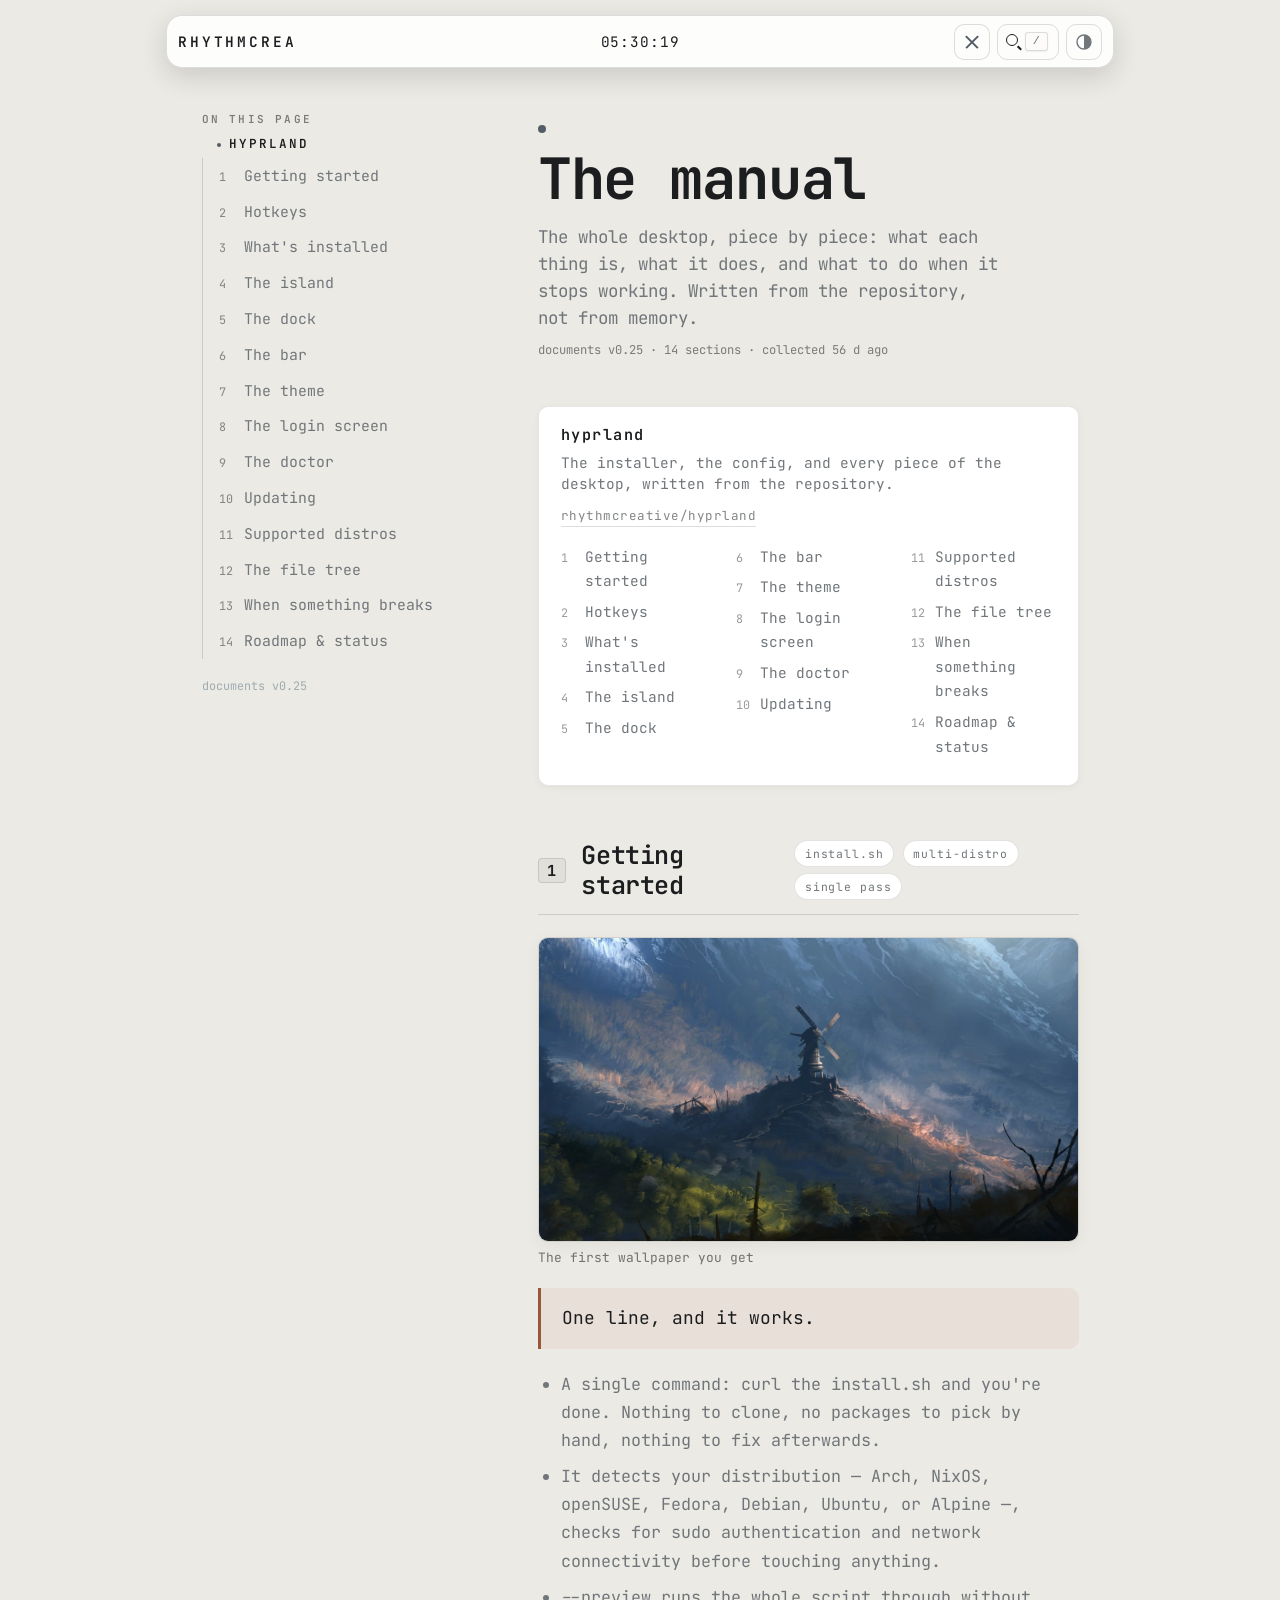
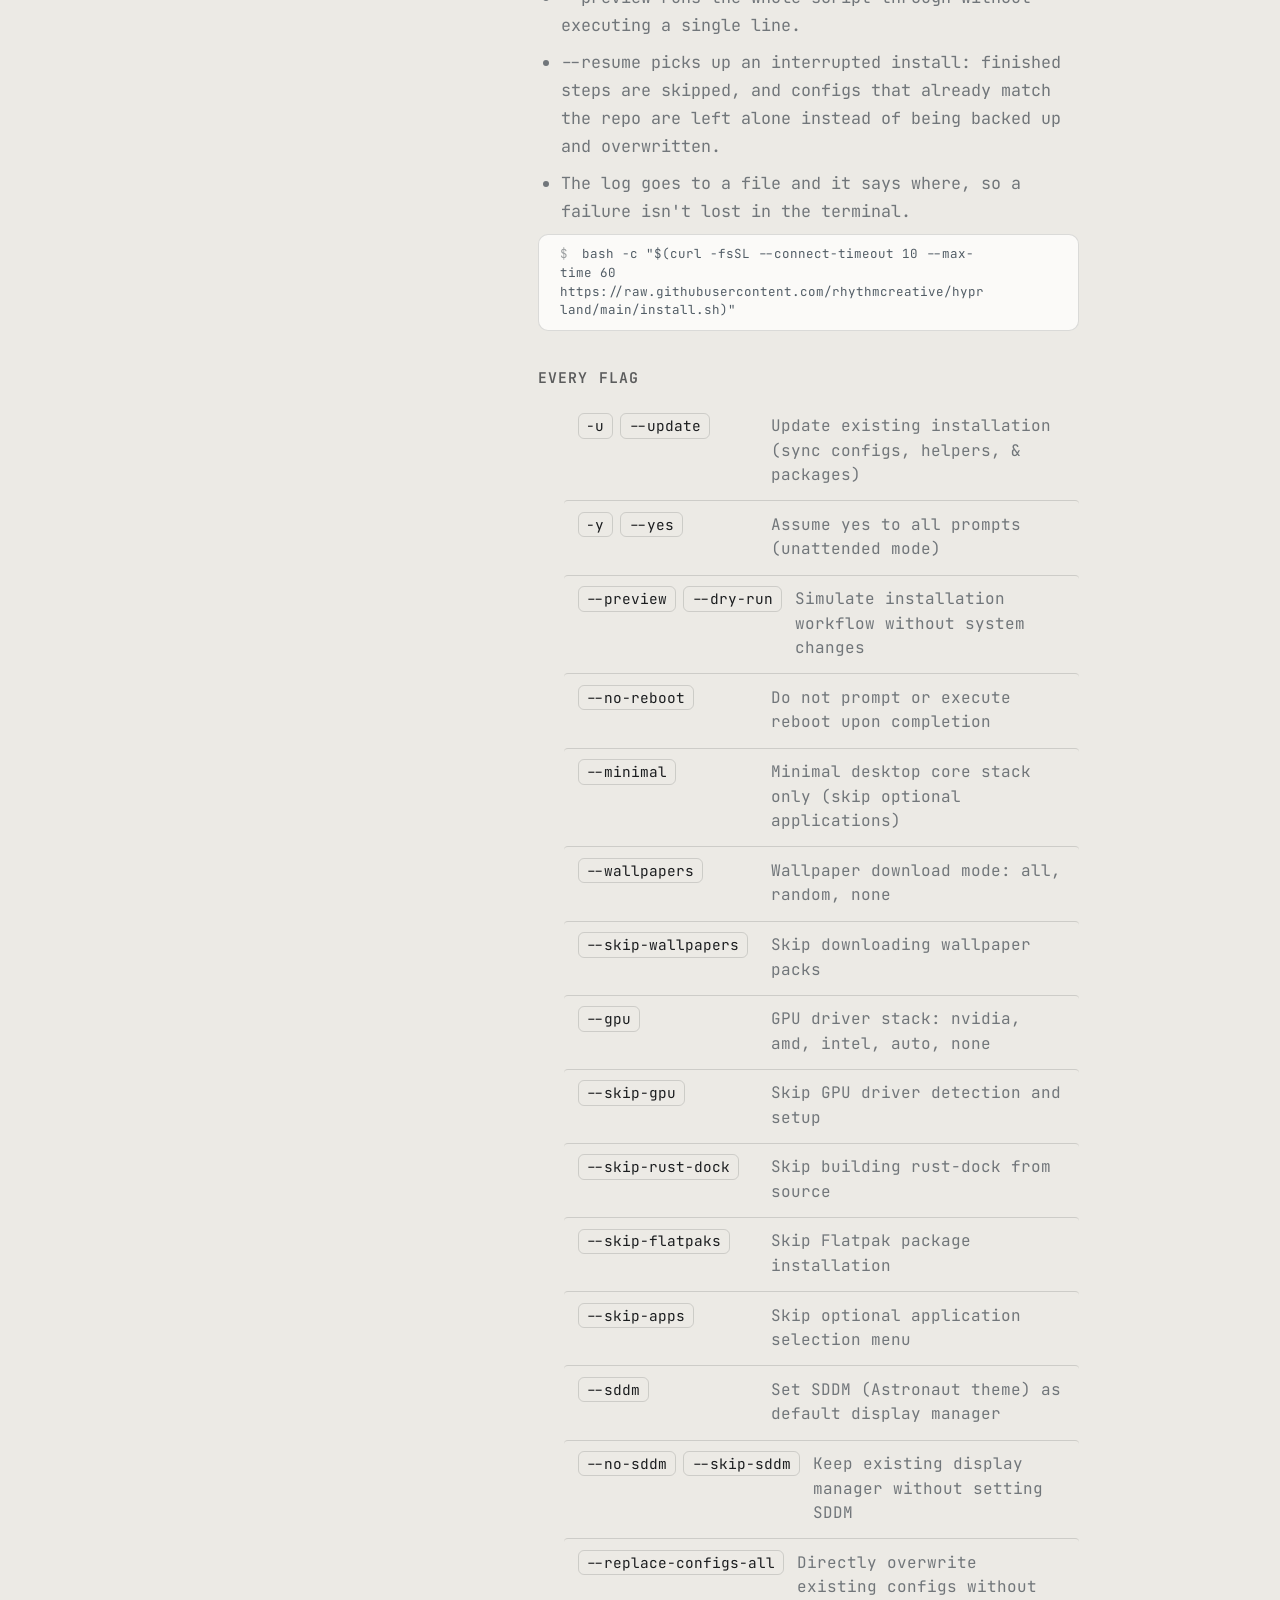
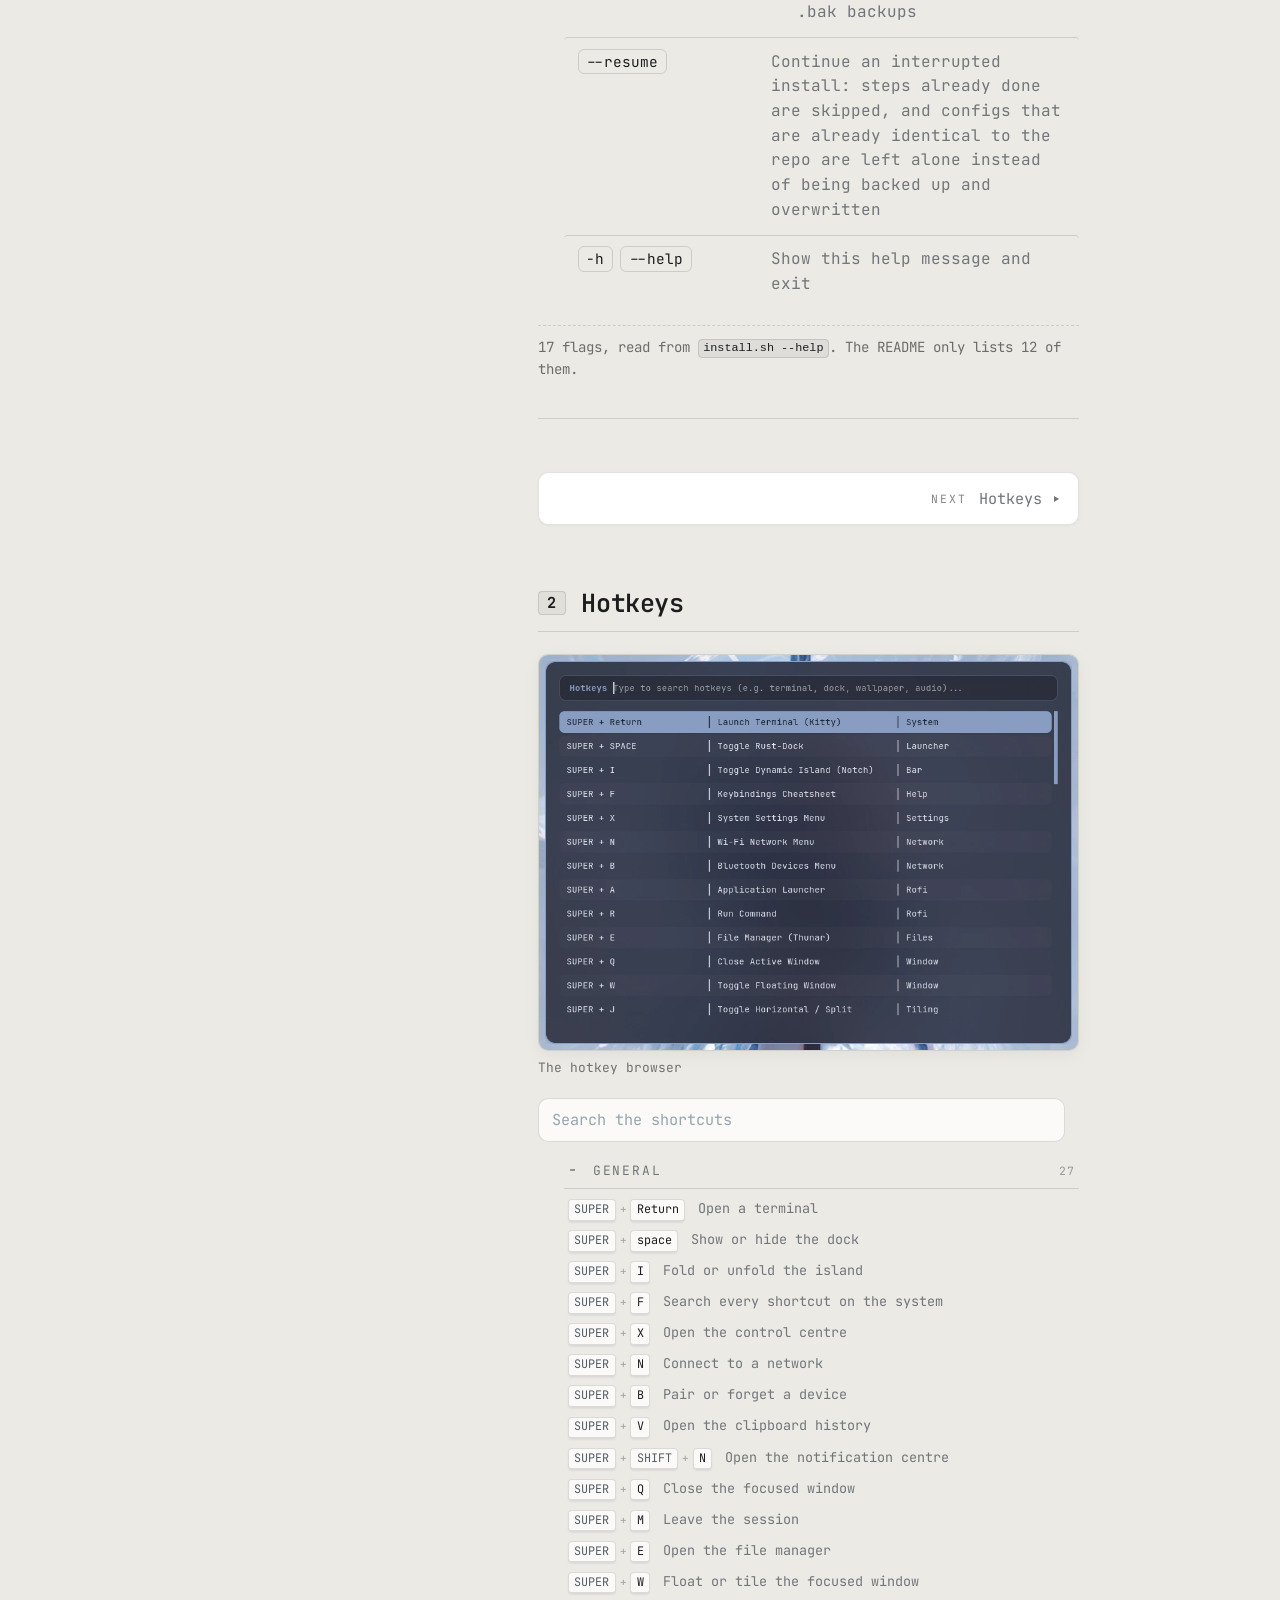
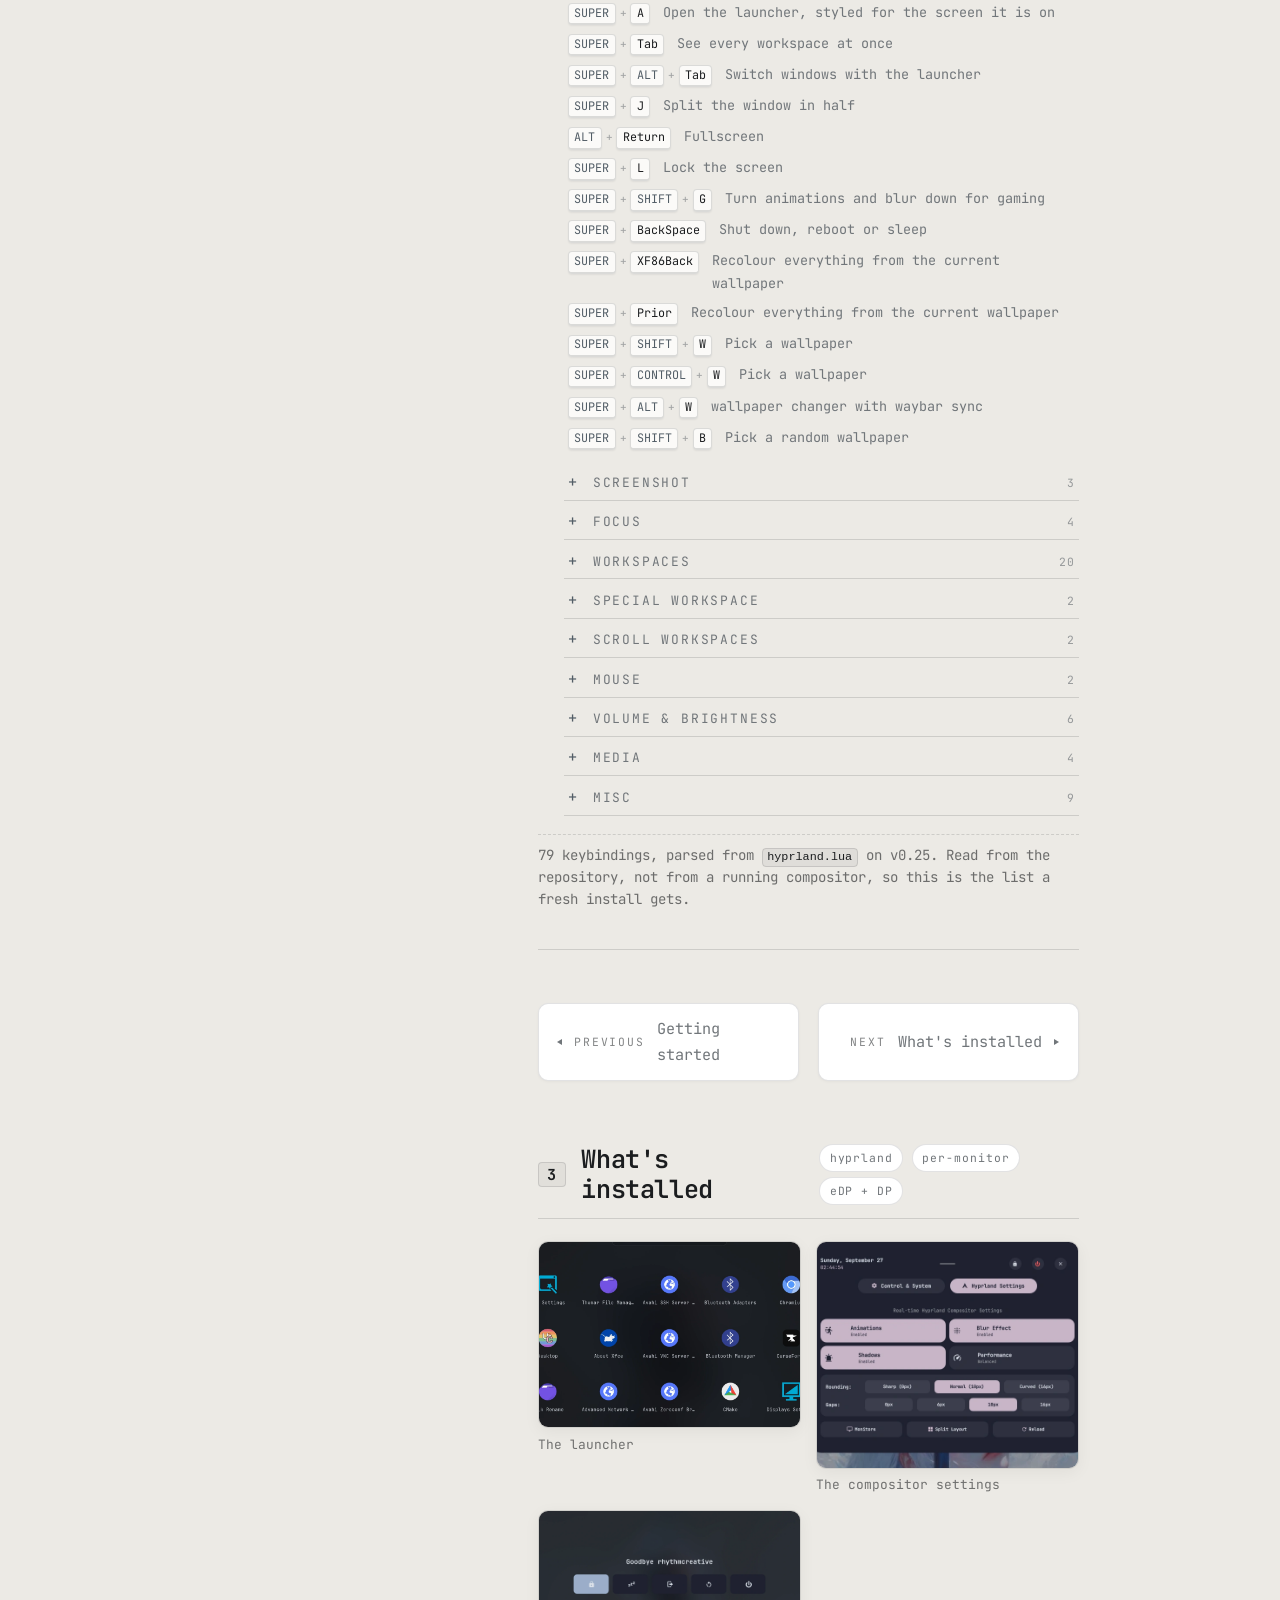
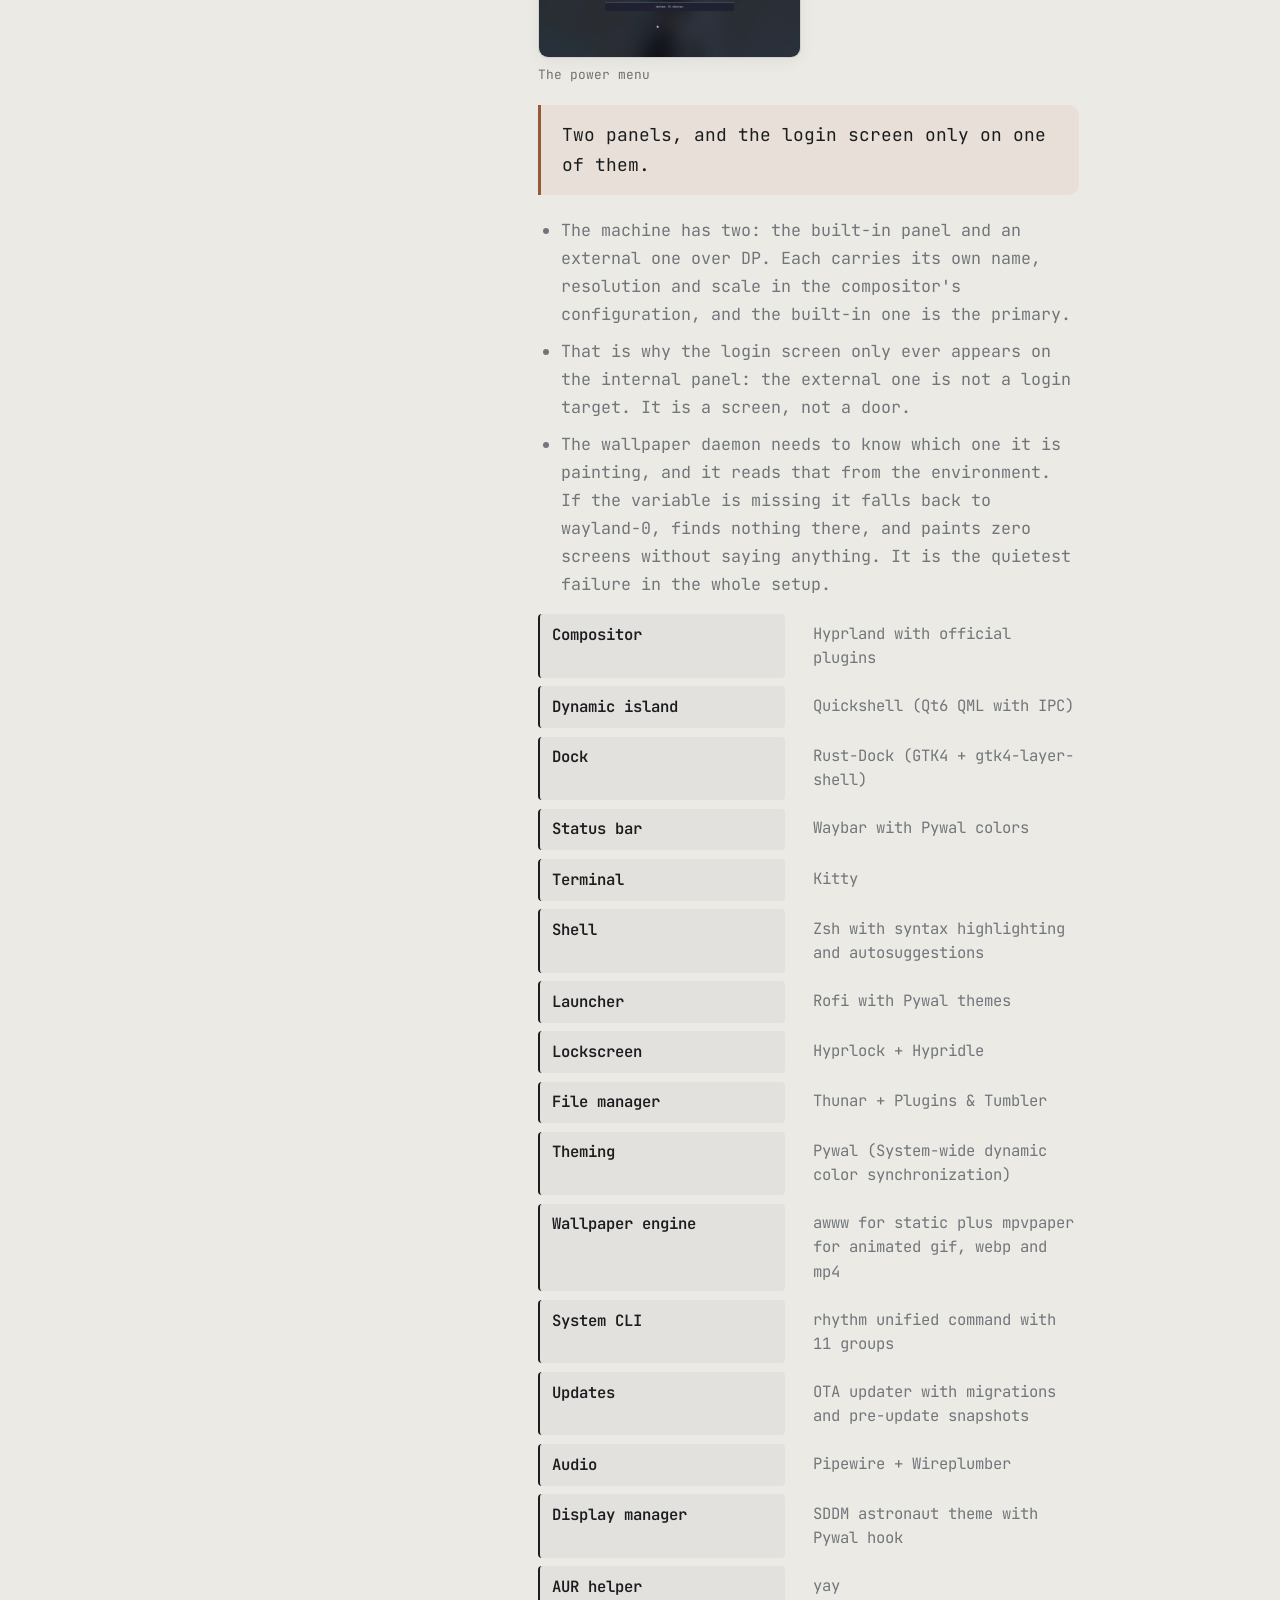
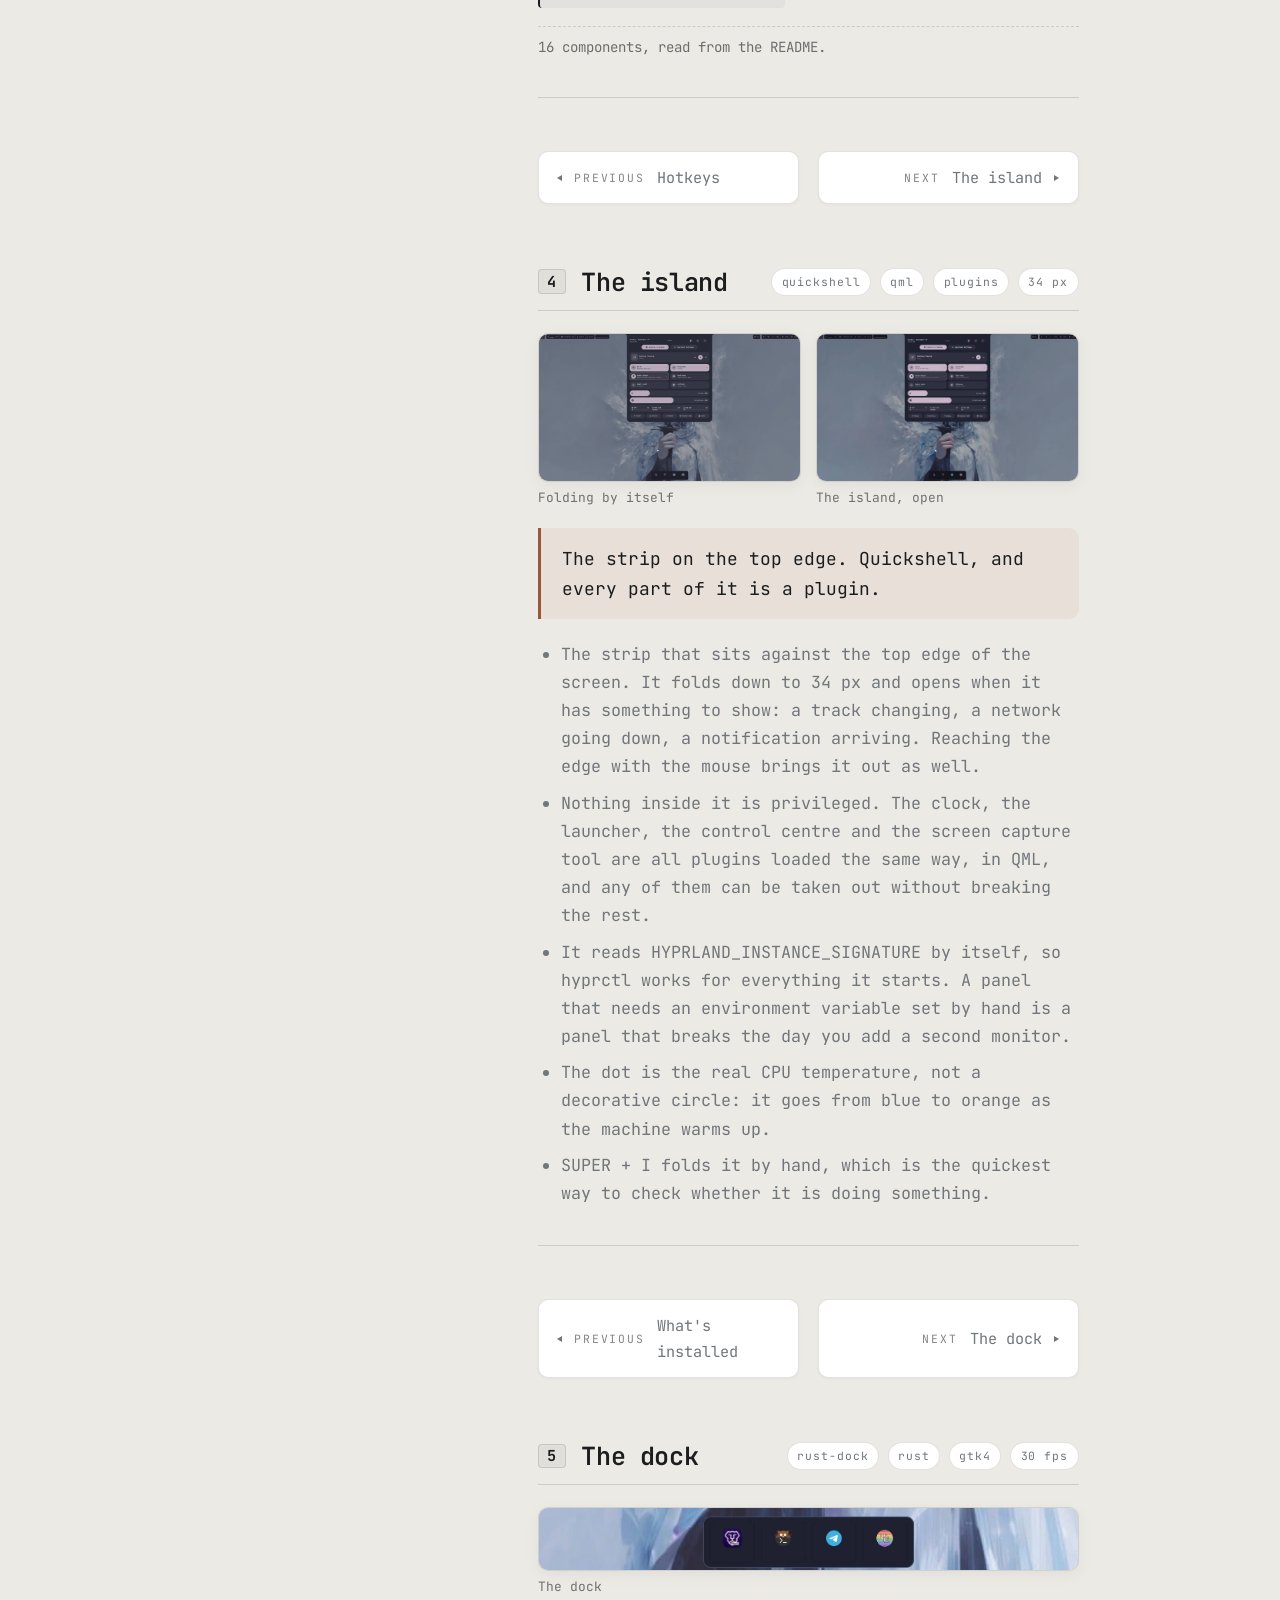
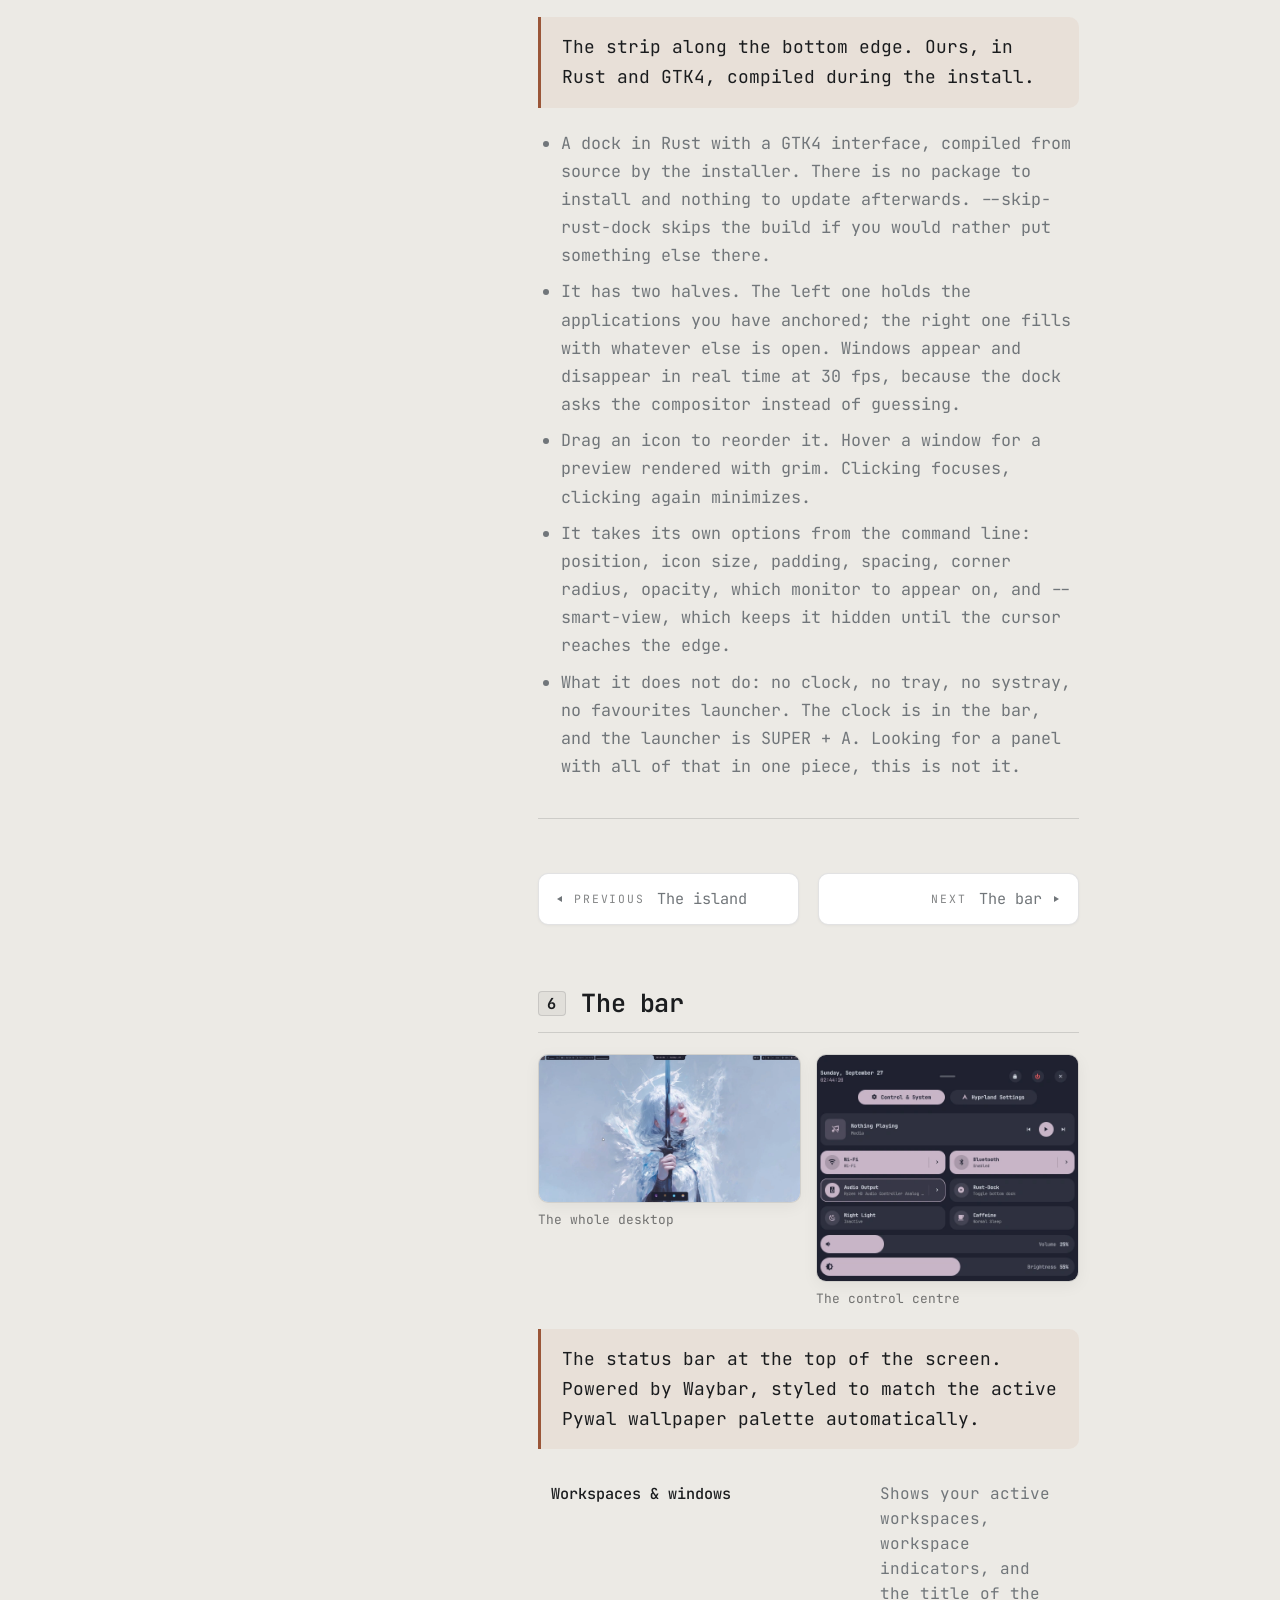
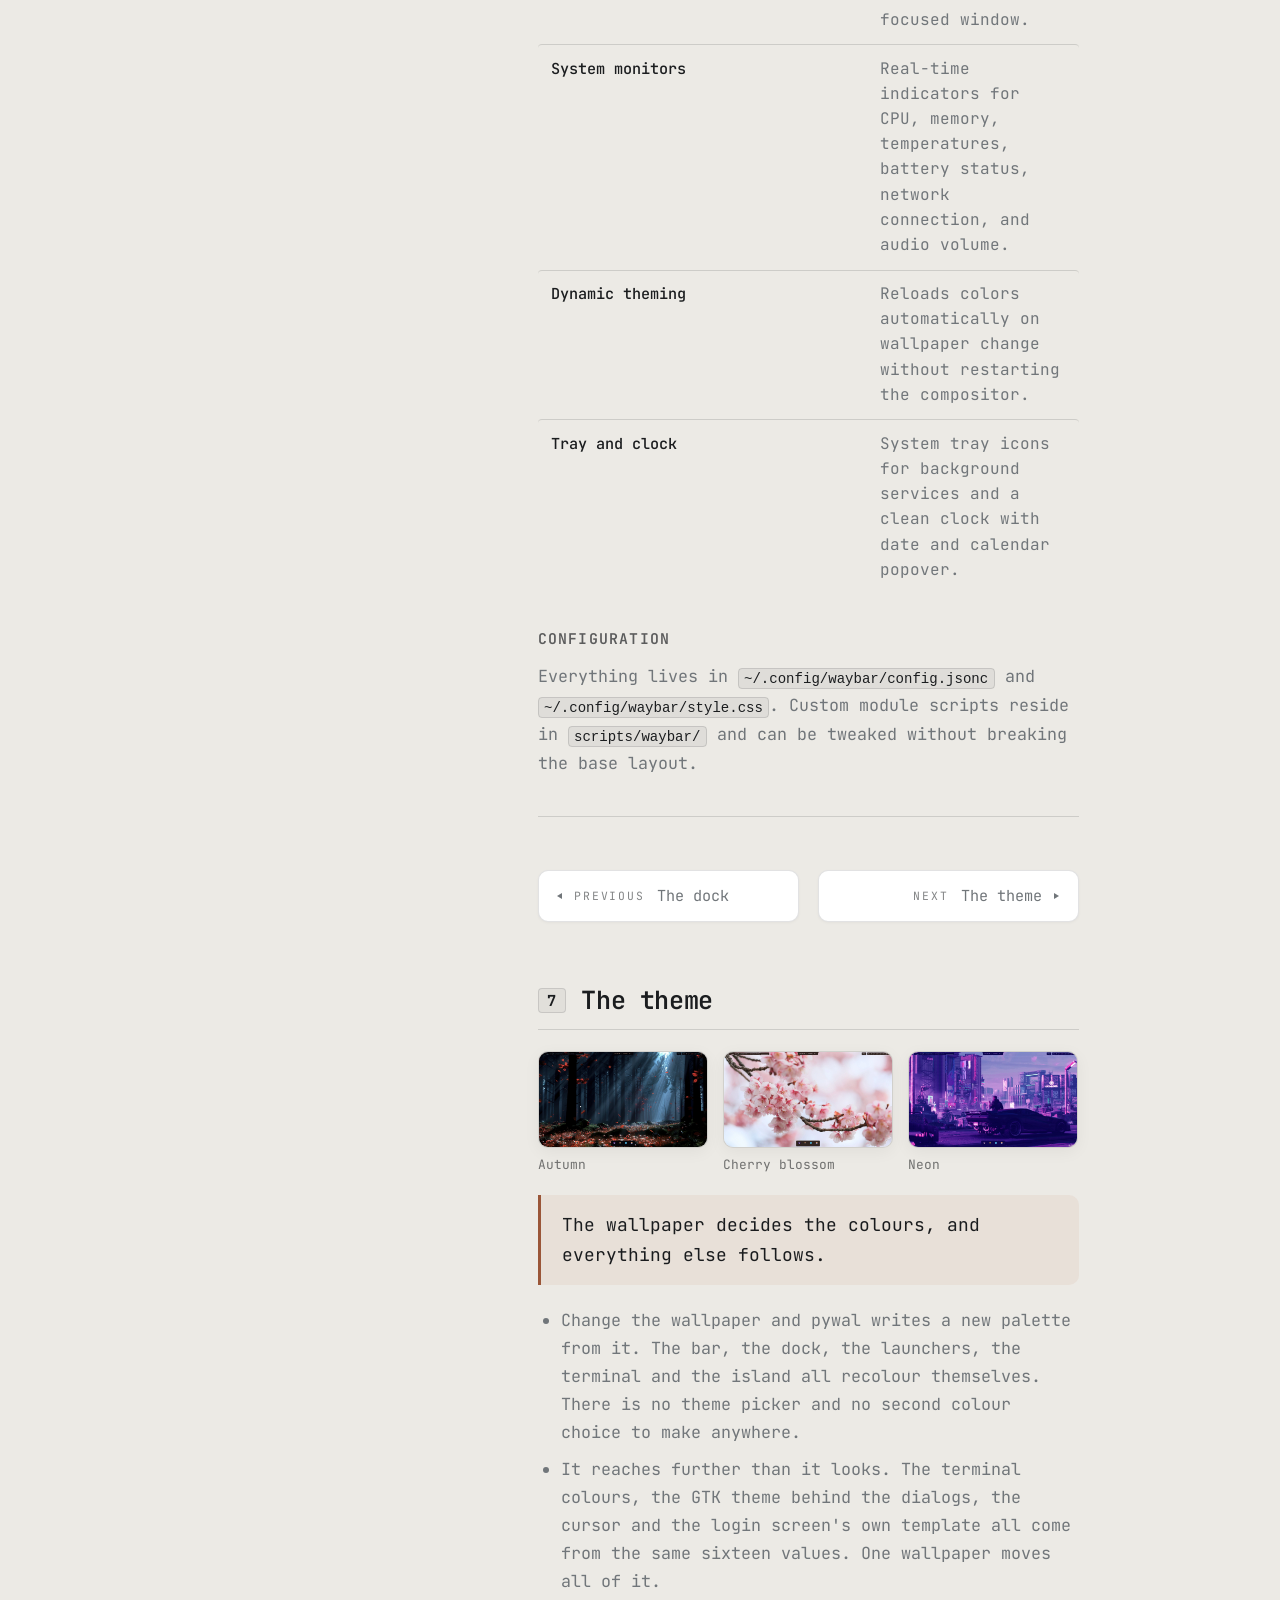
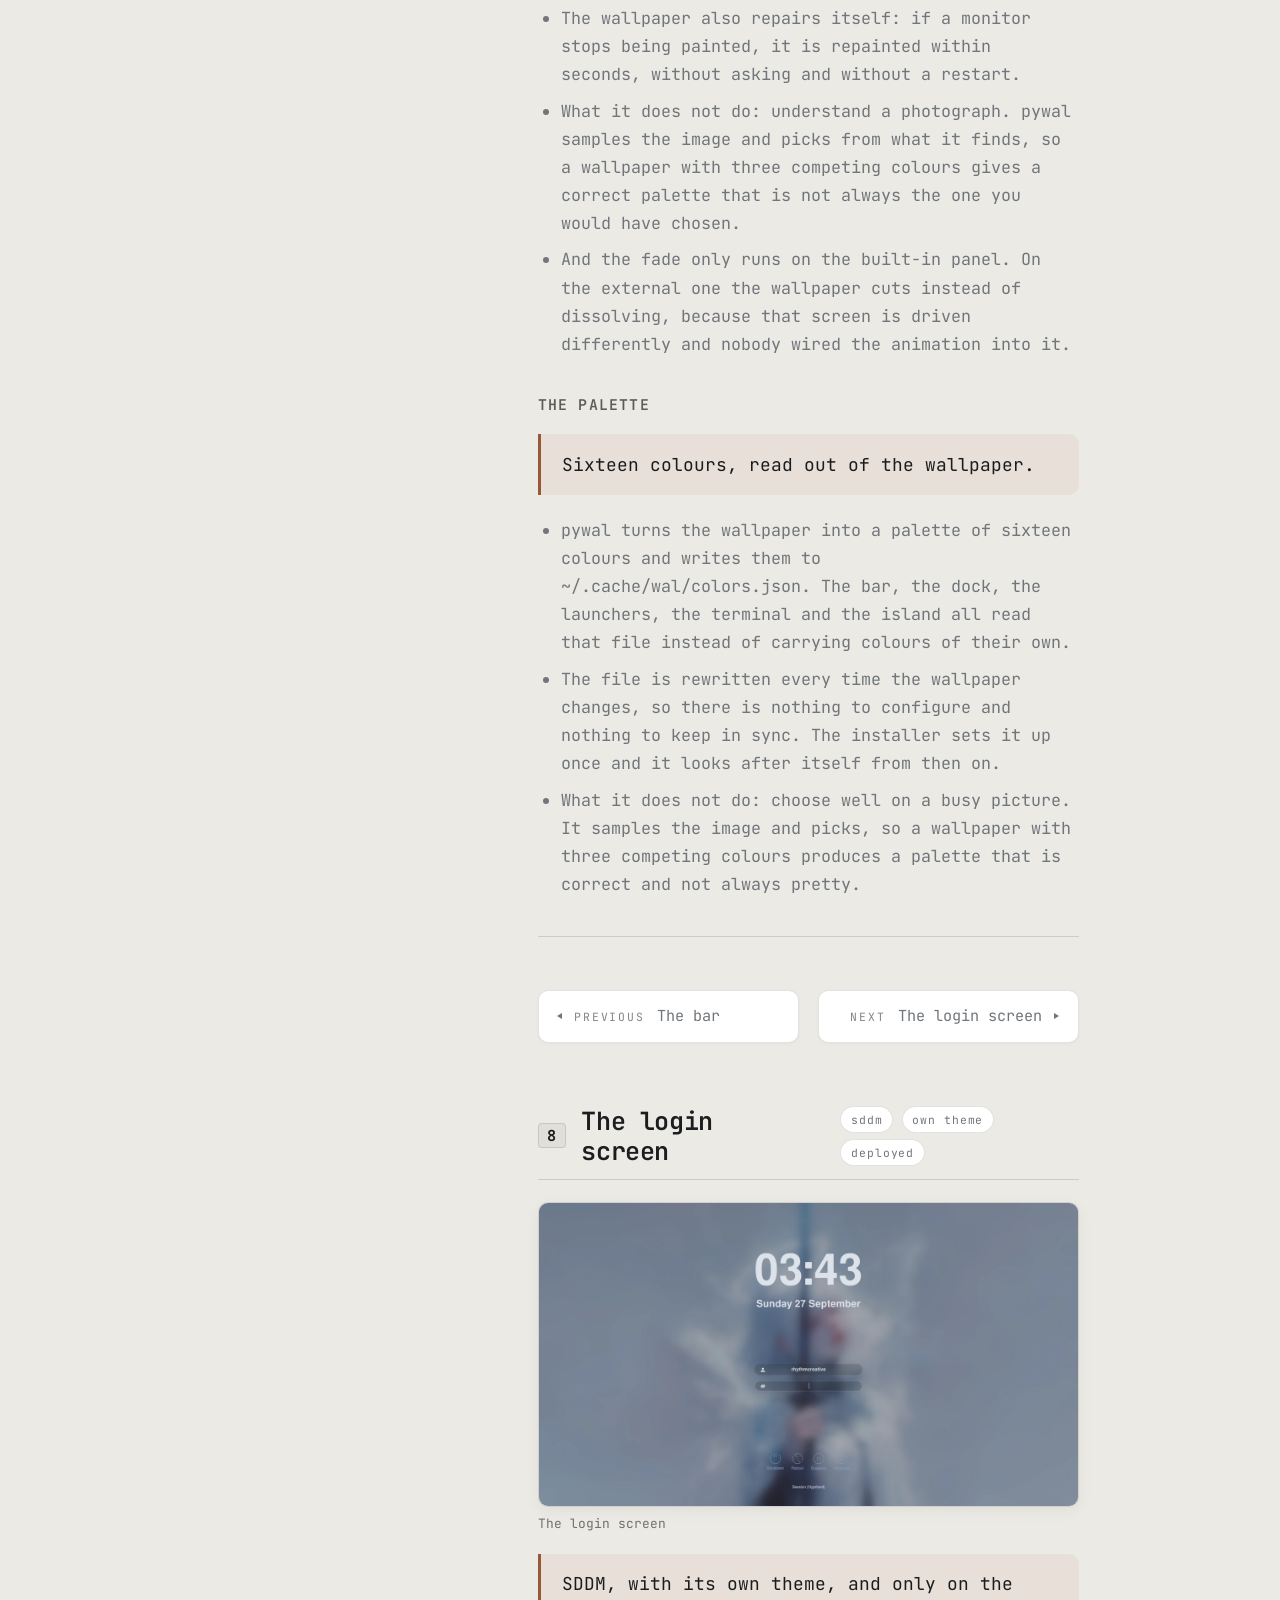
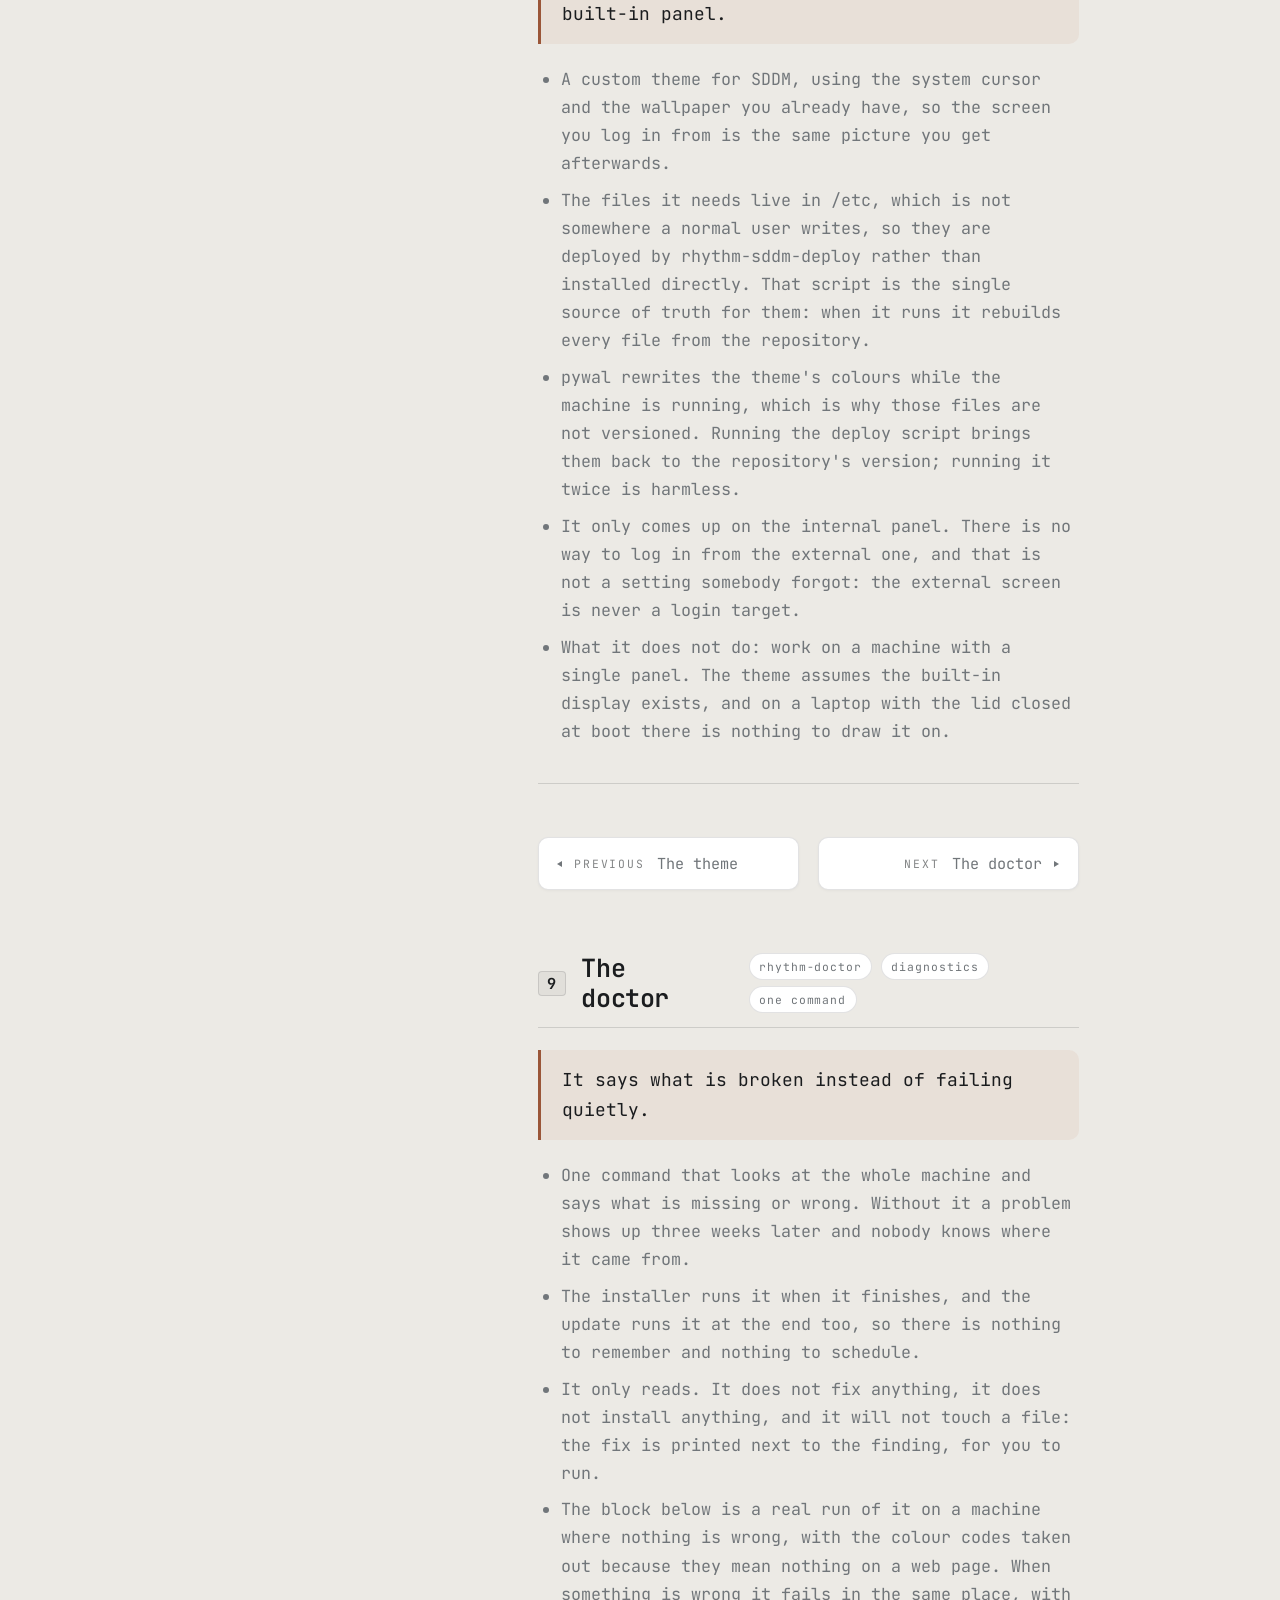
==== commit deb6a38a: "Configure completed roadmap milestones to initial Arch release multi-monitor rofi and quickshell" ====
--- a/manual.html
+++ b/manual.html
@@ -217,7 +217,7 @@
 
     <!-- Las secciones las mete pintarManual() en app.js. -->
     <div id="manual">
-<div class="portada portada-una"><article class="proyecto"><h2>hyprland</h2><p class="proyecto-res">The installer, the config, and every piece of the desktop, written from the repository.</p><a class="proyecto-repo" href="https://github.com/rhythmcreative/hyprland" target="_blank" rel="noopener">rhythmcreative/hyprland</a><ol class="proyecto-subs"><li><a href="#hyprland/empezar"><i class="n">1</i>Getting started</a></li><li><a href="#hyprland/atajos"><i class="n">2</i>Hotkeys</a></li><li><a href="#hyprland/instalado"><i class="n">3</i>What&#39;s installed</a></li><li><a href="#hyprland/isla"><i class="n">4</i>The island</a></li><li><a href="#hyprland/dock"><i class="n">5</i>The dock</a></li><li><a href="#hyprland/barra"><i class="n">6</i>The bar</a></li><li><a href="#hyprland/tema"><i class="n">7</i>The theme</a></li><li><a href="#hyprland/login"><i class="n">8</i>The login screen</a></li><li><a href="#hyprland/doctor"><i class="n">9</i>The doctor</a></li><li><a href="#hyprland/actualizar"><i class="n">10</i>Updating</a></li><li><a href="#hyprland/distros"><i class="n">11</i>Supported distros</a></li><li><a href="#hyprland/arbol"><i class="n">12</i>The file tree</a></li><li><a href="#hyprland/problemas"><i class="n">13</i>When something breaks</a></li><li><a href="#hyprland/futuro"><i class="n">14</i>Roadmap &amp; status</a></li></ol></article></div><div class="bloque-proyecto" id="proy-hyprland"><section class="seccion-manual" id="hyprland/empezar"><div class="cabecera-seccion"><span class="seccion-n">1</span><h2><a class="manual-titulo-link" href="#hyprland/empezar">Getting started<span class="manual-hash" aria-hidden="true">#</span></a></h2><span class="chips"><span class="chip">install.sh</span><span class="chip">multi-distro</span><span class="chip">single pass</span></span></div><div class="figuras"><figure class="figura"><a href="assets/manual/default.webp" target="_blank" rel="noopener" title="Open the full-size image"><img src="assets/manual/default.webp" alt="The wallpaper on a fresh install, before you change anything: a painted mountain valley with a windmill on the ridge." loading="lazy" decoding="async" width="1280" height="720"></a><figcaption>The first wallpaper you get</figcaption></figure></div><p class="destacado">One line, and it works.</p><ul class="prosa"><li>A single command: curl the install.sh and you&#39;re done. Nothing to clone, no packages to pick by hand, nothing to fix afterwards.</li><li>It detects your distribution — Arch, NixOS, openSUSE, Fedora, Debian, Ubuntu, or Alpine —, checks for sudo authentication and network connectivity before touching anything.</li><li>--preview runs the whole script through without executing a single line.</li><li>--resume picks up an interrupted install: finished steps are skipped, and configs that already match the repo are left alone instead of being backed up and overwritten.</li><li>The log goes to a file and it says where, so a failure isn&#39;t lost in the terminal.</li></ul><div class="comando"><code>bash -c &quot;$(curl -fsSL --connect-timeout 10 --max-time 60 https://raw.githubusercontent.com/rhythmcreative/hyprland/main/install.sh)&quot;</code><button class="copiar" type="button" data-copiar="bash -c &quot;$(curl -fsSL --connect-timeout 10 --max-time 60 https://raw.githubusercontent.com/rhythmcreative/hyprland/main/install.sh)&quot;">copy</button></div><h4>Every flag</h4><div class="banderas"><div class="bandera"><span class="nombres"><code>-u</code><code>--update</code></span><span class="que">Update existing installation (sync configs, helpers, &amp; packages)</span></div><div class="bandera"><span class="nombres"><code>-y</code><code>--yes</code></span><span class="que">Assume yes to all prompts (unattended mode)</span></div><div class="bandera"><span class="nombres"><code>--preview</code><code>--dry-run</code></span><span class="que">Simulate installation workflow without system changes</span></div><div class="bandera"><span class="nombres"><code>--no-reboot</code></span><span class="que">Do not prompt or execute reboot upon completion</span></div><div class="bandera"><span class="nombres"><code>--minimal</code></span><span class="que">Minimal desktop core stack only (skip optional applications)</span></div><div class="bandera"><span class="nombres"><code>--wallpapers</code></span><span class="que">Wallpaper download mode: all, random, none</span></div><div class="bandera"><span class="nombres"><code>--skip-wallpapers</code></span><span class="que">Skip downloading wallpaper packs</span></div><div class="bandera"><span class="nombres"><code>--gpu</code></span><span class="que">GPU driver stack: nvidia, amd, intel, auto, none</span></div><div class="bandera"><span class="nombres"><code>--skip-gpu</code></span><span class="que">Skip GPU driver detection and setup</span></div><div class="bandera"><span class="nombres"><code>--skip-rust-dock</code></span><span class="que">Skip building rust-dock from source</span></div><div class="bandera"><span class="nombres"><code>--skip-flatpaks</code></span><span class="que">Skip Flatpak package installation</span></div><div class="bandera"><span class="nombres"><code>--skip-apps</code></span><span class="que">Skip optional application selection menu</span></div><div class="bandera"><span class="nombres"><code>--sddm</code></span><span class="que">Set SDDM (Astronaut theme) as default display manager</span></div><div class="bandera"><span class="nombres"><code>--no-sddm</code><code>--skip-sddm</code></span><span class="que">Keep existing display manager without setting SDDM</span></div><div class="bandera"><span class="nombres"><code>--replace-configs-all</code></span><span class="que">Directly overwrite existing configs without .bak backups</span></div><div class="bandera"><span class="nombres"><code>--resume</code></span><span class="que">Continue an interrupted install: steps already done are skipped, and configs that are already identical to the repo are left alone instead of being backed up and overwritten</span></div><div class="bandera"><span class="nombres"><code>-h</code><code>--help</code></span><span class="que">Show this help message and exit</span></div></div><p class="nota-dato">17 flags, read from <code>install.sh --help</code>. The README only lists 12 of them.</p><div class="siguientes"><a class="siguiente" href="#hyprland/atajos"><span>Next</span>Hotkeys<i aria-hidden="true"></i></a></div></section><section class="seccion-manual" id="hyprland/atajos"><div class="cabecera-seccion"><span class="seccion-n">2</span><h2><a class="manual-titulo-link" href="#hyprland/atajos">Hotkeys<span class="manual-hash" aria-hidden="true">#</span></a></h2></div><div class="figuras"><figure class="figura"><a href="assets/manual/rofi_hotkeys_crop.webp" target="_blank" rel="noopener" title="Open the full-size image"><img src="assets/manual/rofi_hotkeys_crop.webp" alt="The hotkey browser, open over the desktop, with every shortcut in the config listed and searchable." loading="lazy" decoding="async" width="900" height="660"></a><figcaption>The hotkey browser</figcaption></figure></div><div class="buscador"><input type="search" id="busca-atajos" placeholder="Search the shortcuts" autocomplete="off" spellcheck="false" aria-label="Search the keybindings"><span class="buscador-conteo" id="cuenta-atajos"></span></div><div class="atajos" id="lista-atajos"><details class="grupo-atajos" open><summary>General<span>27</span></summary><div class="filas-atajos"><div class="atajo"><span class="combo"><kbd>SUPER</kbd><i>+</i><kbd class="tecla">Return</kbd></span><span class="que">Open a terminal</span></div><div class="atajo"><span class="combo"><kbd>SUPER</kbd><i>+</i><kbd class="tecla">space</kbd></span><span class="que">Show or hide the dock</span></div><div class="atajo"><span class="combo"><kbd>SUPER</kbd><i>+</i><kbd class="tecla">I</kbd></span><span class="que">Fold or unfold the island</span></div><div class="atajo"><span class="combo"><kbd>SUPER</kbd><i>+</i><kbd class="tecla">F</kbd></span><span class="que">Search every shortcut on the system</span></div><div class="atajo"><span class="combo"><kbd>SUPER</kbd><i>+</i><kbd class="tecla">X</kbd></span><span class="que">Open the control centre</span></div><div class="atajo"><span class="combo"><kbd>SUPER</kbd><i>+</i><kbd class="tecla">N</kbd></span><span class="que">Connect to a network</span></div><div class="atajo"><span class="combo"><kbd>SUPER</kbd><i>+</i><kbd class="tecla">B</kbd></span><span class="que">Pair or forget a device</span></div><div class="atajo"><span class="combo"><kbd>SUPER</kbd><i>+</i><kbd class="tecla">V</kbd></span><span class="que">Open the clipboard history</span></div><div class="atajo"><span class="combo"><kbd>SUPER</kbd><i>+</i><kbd>SHIFT</kbd><i>+</i><kbd class="tecla">N</kbd></span><span class="que">Open the notification centre</span></div><div class="atajo"><span class="combo"><kbd>SUPER</kbd><i>+</i><kbd class="tecla">Q</kbd></span><span class="que">Close the focused window</span></div><div class="atajo"><span class="combo"><kbd>SUPER</kbd><i>+</i><kbd class="tecla">M</kbd></span><span class="que">Leave the session</span></div><div class="atajo"><span class="combo"><kbd>SUPER</kbd><i>+</i><kbd class="tecla">E</kbd></span><span class="que">Open the file manager</span></div><div class="atajo"><span class="combo"><kbd>SUPER</kbd><i>+</i><kbd class="tecla">W</kbd></span><span class="que">Float or tile the focused window</span></div><div class="atajo"><span class="combo"><kbd>SUPER</kbd><i>+</i><kbd class="tecla">A</kbd></span><span class="que">Open the launcher, styled for the screen it is on</span></div><div class="atajo"><span class="combo"><kbd>SUPER</kbd><i>+</i><kbd class="tecla">Tab</kbd></span><span class="que">See every workspace at once</span></div><div class="atajo"><span class="combo"><kbd>SUPER</kbd><i>+</i><kbd>ALT</kbd><i>+</i><kbd class="tecla">Tab</kbd></span><span class="que">Switch windows with the launcher</span></div><div class="atajo"><span class="combo"><kbd>SUPER</kbd><i>+</i><kbd class="tecla">J</kbd></span><span class="que">Split the window in half</span></div><div class="atajo"><span class="combo"><kbd>ALT</kbd><i>+</i><kbd class="tecla">Return</kbd></span><span class="que">Fullscreen</span></div><div class="atajo"><span class="combo"><kbd>SUPER</kbd><i>+</i><kbd class="tecla">L</kbd></span><span class="que">Lock the screen</span></div><div class="atajo"><span class="combo"><kbd>SUPER</kbd><i>+</i><kbd>SHIFT</kbd><i>+</i><kbd class="tecla">G</kbd></span><span class="que">Turn animations and blur down for gaming</span></div><div class="atajo"><span class="combo"><kbd>SUPER</kbd><i>+</i><kbd class="tecla">BackSpace</kbd></span><span class="que">Shut down, reboot or sleep</span></div><div class="atajo"><span class="combo"><kbd>SUPER</kbd><i>+</i><kbd class="tecla">XF86Back</kbd></span><span class="que">Recolour everything from the current wallpaper</span></div><div class="atajo"><span class="combo"><kbd>SUPER</kbd><i>+</i><kbd class="tecla">Prior</kbd></span><span class="que">Recolour everything from the current wallpaper</span></div><div class="atajo"><span class="combo"><kbd>SUPER</kbd><i>+</i><kbd>SHIFT</kbd><i>+</i><kbd class="tecla">W</kbd></span><span class="que">Pick a wallpaper</span></div><div class="atajo"><span class="combo"><kbd>SUPER</kbd><i>+</i><kbd>CONTROL</kbd><i>+</i><kbd class="tecla">W</kbd></span><span class="que">Pick a wallpaper</span></div><div class="atajo"><span class="combo"><kbd>SUPER</kbd><i>+</i><kbd>ALT</kbd><i>+</i><kbd class="tecla">W</kbd></span><span class="que">wallpaper changer with waybar sync</span></div><div class="atajo"><span class="combo"><kbd>SUPER</kbd><i>+</i><kbd>SHIFT</kbd><i>+</i><kbd class="tecla">B</kbd></span><span class="que">Pick a random wallpaper</span></div></div></details><details class="grupo-atajos"><summary>Screenshot<span>3</span></summary><div class="filas-atajos"><div class="atajo"><span class="combo"><kbd>SUPER</kbd><i>+</i><kbd class="tecla">P</kbd></span><span class="que">Screenshot of a part of the screen: drag out the area with the mouse and it opens in the editor. There is no full-screen one</span></div><div class="atajo"><span class="combo"><kbd>SUPER</kbd><i>+</i><kbd>SHIFT</kbd><i>+</i><kbd class="tecla">P</kbd></span><span class="que">Pick a colour off the screen and copy its hex</span></div><div class="atajo"><span class="combo"><kbd>SUPER</kbd><i>+</i><kbd>SHIFT</kbd><i>+</i><kbd class="tecla">Print</kbd></span><span class="que">Screenshot of a part of the screen: drag out the area with the mouse and it opens in the editor. There is no full-screen one</span></div></div></details><details class="grupo-atajos"><summary>Focus<span>4</span></summary><div class="filas-atajos"><div class="atajo"><span class="combo"><kbd>SUPER</kbd><i>+</i><kbd class="tecla">left</kbd></span><span class="que">Move focus to the window on the left</span></div><div class="atajo"><span class="combo"><kbd>SUPER</kbd><i>+</i><kbd class="tecla">right</kbd></span><span class="que">Move focus to the window on the right</span></div><div class="atajo"><span class="combo"><kbd>SUPER</kbd><i>+</i><kbd class="tecla">up</kbd></span><span class="que">Move focus to the window above</span></div><div class="atajo"><span class="combo"><kbd>SUPER</kbd><i>+</i><kbd class="tecla">down</kbd></span><span class="que">Move focus to the window below</span></div></div></details><details class="grupo-atajos"><summary>Workspaces<span>20</span></summary><div class="filas-atajos"><div class="atajo"><span class="combo"><kbd>SUPER</kbd><i>+</i><kbd class="tecla">1</kbd></span><span class="que">Go to workspace 1</span></div><div class="atajo"><span class="combo"><kbd>SUPER</kbd><i>+</i><kbd class="tecla">2</kbd></span><span class="que">Go to workspace 2</span></div><div class="atajo"><span class="combo"><kbd>SUPER</kbd><i>+</i><kbd class="tecla">3</kbd></span><span class="que">Go to workspace 3</span></div><div class="atajo"><span class="combo"><kbd>SUPER</kbd><i>+</i><kbd class="tecla">4</kbd></span><span class="que">Go to workspace 4</span></div><div class="atajo"><span class="combo"><kbd>SUPER</kbd><i>+</i><kbd class="tecla">5</kbd></span><span class="que">Go to workspace 5</span></div><div class="atajo"><span class="combo"><kbd>SUPER</kbd><i>+</i><kbd class="tecla">6</kbd></span><span class="que">Go to workspace 6</span></div><div class="atajo"><span class="combo"><kbd>SUPER</kbd><i>+</i><kbd class="tecla">7</kbd></span><span class="que">Go to workspace 7</span></div><div class="atajo"><span class="combo"><kbd>SUPER</kbd><i>+</i><kbd class="tecla">8</kbd></span><span class="que">Go to workspace 8</span></div><div class="atajo"><span class="combo"><kbd>SUPER</kbd><i>+</i><kbd class="tecla">9</kbd></span><span class="que">Go to workspace 9</span></div><div class="atajo"><span class="combo"><kbd>SUPER</kbd><i>+</i><kbd class="tecla">0</kbd></span><span class="que">Go to workspace 0</span></div><div class="atajo"><span class="combo"><kbd>SUPER</kbd><i>+</i><kbd>SHIFT</kbd><i>+</i><kbd class="tecla">1</kbd></span><span class="que">Send the window to workspace 1</span></div><div class="atajo"><span class="combo"><kbd>SUPER</kbd><i>+</i><kbd>SHIFT</kbd><i>+</i><kbd class="tecla">2</kbd></span><span class="que">Send the window to workspace 2</span></div><div class="atajo"><span class="combo"><kbd>SUPER</kbd><i>+</i><kbd>SHIFT</kbd><i>+</i><kbd class="tecla">3</kbd></span><span class="que">Send the window to workspace 3</span></div><div class="atajo"><span class="combo"><kbd>SUPER</kbd><i>+</i><kbd>SHIFT</kbd><i>+</i><kbd class="tecla">4</kbd></span><span class="que">Send the window to workspace 4</span></div><div class="atajo"><span class="combo"><kbd>SUPER</kbd><i>+</i><kbd>SHIFT</kbd><i>+</i><kbd class="tecla">5</kbd></span><span class="que">Send the window to workspace 5</span></div><div class="atajo"><span class="combo"><kbd>SUPER</kbd><i>+</i><kbd>SHIFT</kbd><i>+</i><kbd class="tecla">6</kbd></span><span class="que">Send the window to workspace 6</span></div><div class="atajo"><span class="combo"><kbd>SUPER</kbd><i>+</i><kbd>SHIFT</kbd><i>+</i><kbd class="tecla">7</kbd></span><span class="que">Send the window to workspace 7</span></div><div class="atajo"><span class="combo"><kbd>SUPER</kbd><i>+</i><kbd>SHIFT</kbd><i>+</i><kbd class="tecla">8</kbd></span><span class="que">Send the window to workspace 8</span></div><div class="atajo"><span class="combo"><kbd>SUPER</kbd><i>+</i><kbd>SHIFT</kbd><i>+</i><kbd class="tecla">9</kbd></span><span class="que">Send the window to workspace 9</span></div><div class="atajo"><span class="combo"><kbd>SUPER</kbd><i>+</i><kbd>SHIFT</kbd><i>+</i><kbd class="tecla">0</kbd></span><span class="que">Send the window to workspace 0</span></div></div></details><details class="grupo-atajos"><summary>Special workspace<span>2</span></summary><div class="filas-atajos"><div class="atajo"><span class="combo"><kbd>SUPER</kbd><i>+</i><kbd class="tecla">S</kbd></span><span class="que">Open the scratchpad</span></div><div class="atajo"><span class="combo"><kbd>SUPER</kbd><i>+</i><kbd>SHIFT</kbd><i>+</i><kbd class="tecla">S</kbd></span><span class="que">Send the window to the scratchpad</span></div></div></details><details class="grupo-atajos"><summary>Scroll workspaces<span>2</span></summary><div class="filas-atajos"><div class="atajo"><span class="combo"><kbd>SUPER</kbd><i>+</i><kbd class="tecla">mouse_down</kbd></span><span class="que">Next workspace, on the wheel</span><span class="candado" title="mouse button">mouse</span></div><div class="atajo"><span class="combo"><kbd>SUPER</kbd><i>+</i><kbd class="tecla">mouse_up</kbd></span><span class="que">Previous workspace, on the wheel</span><span class="candado" title="mouse button">mouse</span></div></div></details><details class="grupo-atajos"><summary>Mouse<span>2</span></summary><div class="filas-atajos"><div class="atajo"><span class="combo"><kbd>SUPER</kbd><i>+</i><kbd class="tecla">left button</kbd></span><span class="que">Drag the window around</span><span class="candado" title="mouse button">mouse</span></div><div class="atajo"><span class="combo"><kbd>SUPER</kbd><i>+</i><kbd class="tecla">right button</kbd></span><span class="que">Drag the window&#39;s edge to resize it</span><span class="candado" title="mouse button">mouse</span></div></div></details><details class="grupo-atajos"><summary>Volume &amp; brightness<span>6</span></summary><div class="filas-atajos"><div class="atajo"><span class="combo"><kbd class="tecla">XF86AudioRaiseVolume</kbd></span><span class="que">Volume up, in steps</span><span class="candado" title="works while the screen is locked">locked</span></div><div class="atajo"><span class="combo"><kbd class="tecla">XF86AudioLowerVolume</kbd></span><span class="que">Volume down, in steps</span><span class="candado" title="works while the screen is locked">locked</span></div><div class="atajo"><span class="combo"><kbd class="tecla">XF86AudioMute</kbd></span><span class="que">Mute</span><span class="candado" title="works while the screen is locked">locked</span></div><div class="atajo"><span class="combo"><kbd class="tecla">XF86AudioMicMute</kbd></span><span class="que">Mute the microphone</span><span class="candado" title="works while the screen is locked">locked</span></div><div class="atajo"><span class="combo"><kbd class="tecla">XF86MonBrightnessUp</kbd></span><span class="que">Brighter</span><span class="candado" title="works while the screen is locked">locked</span></div><div class="atajo"><span class="combo"><kbd class="tecla">XF86MonBrightnessDown</kbd></span><span class="que">Dimmer</span><span class="candado" title="works while the screen is locked">locked</span></div></div></details><details class="grupo-atajos"><summary>Media<span>4</span></summary><div class="filas-atajos"><div class="atajo"><span class="combo"><kbd class="tecla">XF86AudioNext</kbd></span><span class="que">Next track</span><span class="candado" title="works while the screen is locked">locked</span></div><div class="atajo"><span class="combo"><kbd class="tecla">XF86AudioPause</kbd></span><span class="que">Play or pause</span><span class="candado" title="works while the screen is locked">locked</span></div><div class="atajo"><span class="combo"><kbd class="tecla">XF86AudioPlay</kbd></span><span class="que">Play or pause</span><span class="candado" title="works while the screen is locked">locked</span></div><div class="atajo"><span class="combo"><kbd class="tecla">XF86AudioPrev</kbd></span><span class="que">Previous track</span><span class="candado" title="works while the screen is locked">locked</span></div></div></details><details class="grupo-atajos"><summary>Misc<span>9</span></summary><div class="filas-atajos"><div class="atajo"><span class="combo"><kbd class="tecla">F10</kbd></span><span class="que">Turn Bluetooth on or off</span></div><div class="atajo"><span class="combo"><kbd>SUPER</kbd><i>+</i><kbd class="tecla">K</kbd></span><span class="que">Switch the keyboard layout</span></div><div class="atajo"><span class="combo"><kbd>SUPER</kbd><i>+</i><kbd>ALT</kbd><i>+</i><kbd class="tecla">K</kbd></span><span class="que">Send the screen to a TV or another monitor</span></div><div class="atajo"><span class="combo"><kbd class="tecla">F11</kbd></span><span class="que">Volume down</span></div><div class="atajo"><span class="combo"><kbd class="tecla">F12</kbd></span><span class="que">Volume up</span></div><div class="atajo"><span class="combo"><kbd class="tecla">XF86KbdBrightnessDown</kbd></span><span class="que">Dim the keyboard</span></div><div class="atajo"><span class="combo"><kbd class="tecla">XF86KbdBrightnessUp</kbd></span><span class="que">Brighten the keyboard</span></div><div class="atajo"><span class="combo"><kbd>SUPER</kbd><i>+</i><kbd class="tecla">Z</kbd></span><span class="que">Switch the power profile</span></div><div class="atajo"><span class="combo"><kbd>SUPER</kbd><i>+</i><kbd>CONTROL</kbd><i>+</i><kbd class="tecla">D</kbd></span><span class="que">Silence notifications, keep the history</span><span class="candado" title="works while the screen is locked">locked</span></div></div></details></div><p class="nota-dato">79 keybindings, parsed from <code>hyprland.lua</code> on v0.25. Read from the repository, not from a running compositor, so this is the list a fresh install gets.</p><div class="siguientes"><a class="siguiente anterior" href="#hyprland/empezar"><i aria-hidden="true"></i><span>Previous</span>Getting started</a><a class="siguiente" href="#hyprland/instalado"><span>Next</span>What&#39;s installed<i aria-hidden="true"></i></a></div></section><section class="seccion-manual" id="hyprland/instalado"><div class="cabecera-seccion"><span class="seccion-n">3</span><h2><a class="manual-titulo-link" href="#hyprland/instalado">What&#39;s installed<span class="manual-hash" aria-hidden="true">#</span></a></h2><span class="chips"><span class="chip">hyprland</span><span class="chip">per-monitor</span><span class="chip">eDP + DP</span></span></div><div class="figuras figuras-varias"><figure class="figura"><a href="assets/manual/rofi_launcher_crop.webp" target="_blank" rel="noopener" title="Open the full-size image"><img src="assets/manual/rofi_launcher_crop.webp" alt="The application launcher as a grid of icons: the file manager, the network tools, bluetooth, and the browsers, side by side." loading="lazy" decoding="async" width="900" height="640"></a><figcaption>The launcher</figcaption></figure><figure class="figura"><a href="assets/manual/hyprland_settings_crop.webp" target="_blank" rel="noopener" title="Open the full-size image"><img src="assets/manual/hyprland_settings_crop.webp" alt="The compositor settings, live: animations, blur, shadows, performance, corner rounding and gaps, plus the monitor layout. These are the knobs that decide how a window looks." loading="lazy" decoding="async" width="600" height="520"></a><figcaption>The compositor settings</figcaption></figure><figure class="figura"><a href="assets/manual/powermenu.webp" target="_blank" rel="noopener" title="Open the full-size image"><img src="assets/manual/powermenu.webp" alt="The power menu: lock, suspend, log out, restart or shut down, with a countdown underneath before it acts on any of them." loading="lazy" decoding="async" width="1280" height="720"></a><figcaption>The power menu</figcaption></figure></div><p class="destacado">Two panels, and the login screen only on one of them.</p><ul class="prosa"><li>The machine has two: the built-in panel and an external one over DP. Each carries its own name, resolution and scale in the compositor&#39;s configuration, and the built-in one is the primary.</li><li>That is why the login screen only ever appears on the internal panel: the external one is not a login target. It is a screen, not a door.</li><li>The wallpaper daemon needs to know which one it is painting, and it reads that from the environment. If the variable is missing it falls back to wayland-0, finds nothing there, and paints zero screens without saying anything. It is the quietest failure in the whole setup.</li></ul><dl class="componentes"><dt>Compositor</dt><dd>Hyprland with official plugins</dd><dt>Dynamic island</dt><dd>Quickshell (Qt6 QML with IPC)</dd><dt>Dock</dt><dd>Rust-Dock (GTK4 + gtk4-layer-shell)</dd><dt>Status bar</dt><dd>Waybar with Pywal colors</dd><dt>Terminal</dt><dd>Kitty</dd><dt>Shell</dt><dd>Zsh with syntax highlighting and autosuggestions</dd><dt>Launcher</dt><dd>Rofi with Pywal themes</dd><dt>Lockscreen</dt><dd>Hyprlock + Hypridle</dd><dt>File manager</dt><dd>Thunar + Plugins &amp; Tumbler</dd><dt>Theming</dt><dd>Pywal (System-wide dynamic color synchronization)</dd><dt>Wallpaper engine</dt><dd>awww for static plus mpvpaper for animated gif, webp and mp4</dd><dt>System CLI</dt><dd>rhythm unified command with 11 groups</dd><dt>Updates</dt><dd>OTA updater with migrations and pre-update snapshots</dd><dt>Audio</dt><dd>Pipewire + Wireplumber</dd><dt>Display manager</dt><dd>SDDM astronaut theme with Pywal hook</dd><dt>AUR helper</dt><dd>yay</dd></dl><p class="nota-dato">16 components, read from the README.</p><div class="siguientes"><a class="siguiente anterior" href="#hyprland/atajos"><i aria-hidden="true"></i><span>Previous</span>Hotkeys</a><a class="siguiente" href="#hyprland/isla"><span>Next</span>The island<i aria-hidden="true"></i></a></div></section><section class="seccion-manual" id="hyprland/isla"><div class="cabecera-seccion"><span class="seccion-n">4</span><h2><a class="manual-titulo-link" href="#hyprland/isla">The island<span class="manual-hash" aria-hidden="true">#</span></a></h2><span class="chips"><span class="chip">quickshell</span><span class="chip">qml</span><span class="chip">plugins</span><span class="chip">34 px</span></span></div><div class="figuras figuras-varias"><figure class="figura"><a href="assets/manual/dynamic_island.gif" target="_blank" rel="noopener" title="Open the full-size image"><img src="assets/manual/dynamic_island.gif" alt="The island folded down to a clock at the top edge of the screen, opening and closing on its own." loading="lazy" decoding="async" width="750" height="422"></a><figcaption>Folding by itself</figcaption></figure><figure class="figura"><a href="assets/manual/dynamic_island_full.webp" target="_blank" rel="noopener" title="Open the full-size image"><img src="assets/manual/dynamic_island_full.webp" alt="The island open over the desktop, with every plugin on the machine: media, wifi, bluetooth, audio output, the dock, night light, caffeine, volume and brightness." loading="lazy" decoding="async" width="1280" height="720"></a><figcaption>The island, open</figcaption></figure></div><p class="destacado">The strip on the top edge. Quickshell, and every part of it is a plugin.</p><ul class="prosa"><li>The strip that sits against the top edge of the screen. It folds down to 34 px and opens when it has something to show: a track changing, a network going down, a notification arriving. Reaching the edge with the mouse brings it out as well.</li><li>Nothing inside it is privileged. The clock, the launcher, the control centre and the screen capture tool are all plugins loaded the same way, in QML, and any of them can be taken out without breaking the rest.</li><li>It reads HYPRLAND_INSTANCE_SIGNATURE by itself, so hyprctl works for everything it starts. A panel that needs an environment variable set by hand is a panel that breaks the day you add a second monitor.</li><li>The dot is the real CPU temperature, not a decorative circle: it goes from blue to orange as the machine warms up.</li><li>SUPER + I folds it by hand, which is the quickest way to check whether it is doing something.</li></ul><div class="siguientes"><a class="siguiente anterior" href="#hyprland/instalado"><i aria-hidden="true"></i><span>Previous</span>What&#39;s installed</a><a class="siguiente" href="#hyprland/dock"><span>Next</span>The dock<i aria-hidden="true"></i></a></div></section><section class="seccion-manual" id="hyprland/dock"><div class="cabecera-seccion"><span class="seccion-n">5</span><h2><a class="manual-titulo-link" href="#hyprland/dock">The dock<span class="manual-hash" aria-hidden="true">#</span></a></h2><span class="chips"><span class="chip">rust-dock</span><span class="chip">rust</span><span class="chip">gtk4</span><span class="chip">30 fps</span></span></div><div class="figuras"><figure class="figura"><a href="assets/manual/rust_dock_crop.webp" target="_blank" rel="noopener" title="Open the full-size image"><img src="assets/manual/rust_dock_crop.webp" alt="The dock along the bottom edge, with the running applications as icons." loading="lazy" decoding="async" width="700" height="80"></a><figcaption>The dock</figcaption></figure></div><p class="destacado">The strip along the bottom edge. Ours, in Rust and GTK4, compiled during the install.</p><ul class="prosa"><li>A dock in Rust with a GTK4 interface, compiled from source by the installer. There is no package to install and nothing to update afterwards. --skip-rust-dock skips the build if you would rather put something else there.</li><li>It has two halves. The left one holds the applications you have anchored; the right one fills with whatever else is open. Windows appear and disappear in real time at 30 fps, because the dock asks the compositor instead of guessing.</li><li>Drag an icon to reorder it. Hover a window for a preview rendered with grim. Clicking focuses, clicking again minimizes.</li><li>It takes its own options from the command line: position, icon size, padding, spacing, corner radius, opacity, which monitor to appear on, and --smart-view, which keeps it hidden until the cursor reaches the edge.</li><li>What it does not do: no clock, no tray, no systray, no favourites launcher. The clock is in the bar, and the launcher is SUPER + A. Looking for a panel with all of that in one piece, this is not it.</li></ul><div class="siguientes"><a class="siguiente anterior" href="#hyprland/isla"><i aria-hidden="true"></i><span>Previous</span>The island</a><a class="siguiente" href="#hyprland/barra"><span>Next</span>The bar<i aria-hidden="true"></i></a></div></section><section class="seccion-manual" id="hyprland/barra"><div class="cabecera-seccion"><span class="seccion-n">6</span><h2><a class="manual-titulo-link" href="#hyprland/barra">The bar<span class="manual-hash" aria-hidden="true">#</span></a></h2></div><div class="figuras figuras-varias"><figure class="figura"><a href="assets/manual/desktop.webp" target="_blank" rel="noopener" title="Open the full-size image"><img src="assets/manual/desktop.webp" alt="A full screen: the bar at the top, the dock at the bottom, and the island in the middle of the top edge." loading="lazy" decoding="async" width="1280" height="720"></a><figcaption>The whole desktop</figcaption></figure><figure class="figura"><a href="assets/manual/control_center_crop.webp" target="_blank" rel="noopener" title="Open the full-size image"><img src="assets/manual/control_center_crop.webp" alt="The control centre opened from the bar: media, wifi, bluetooth, audio output, the dock, night light, caffeine, volume and brightness, with the power button at the top right." loading="lazy" decoding="async" width="600" height="520"></a><figcaption>The control centre</figcaption></figure></div><p class="destacado">The status bar at the top of the screen. Powered by Waybar, styled to match the active Pywal wallpaper palette automatically.</p><div class="filas"><div class="fila"><span class="k">Workspaces &amp; windows</span><span class="v">Shows your active workspaces, workspace indicators, and the title of the focused window.</span></div><div class="fila"><span class="k">System monitors</span><span class="v">Real-time indicators for CPU, memory, temperatures, battery status, network connection, and audio volume.</span></div><div class="fila"><span class="k">Dynamic theming</span><span class="v">Reloads colors automatically on wallpaper change without restarting the compositor.</span></div><div class="fila"><span class="k">Tray and clock</span><span class="v">System tray icons for background services and a clean clock with date and calendar popover.</span></div></div><h4>Configuration</h4><p>Everything lives in <code>~/.config/waybar/config.jsonc</code> and <code>~/.config/waybar/style.css</code>. Custom module scripts reside in <code>scripts/waybar/</code> and can be tweaked without breaking the base layout.</p><div class="siguientes"><a class="siguiente anterior" href="#hyprland/dock"><i aria-hidden="true"></i><span>Previous</span>The dock</a><a class="siguiente" href="#hyprland/tema"><span>Next</span>The theme<i aria-hidden="true"></i></a></div></section><section class="seccion-manual" id="hyprland/tema"><div class="cabecera-seccion"><span class="seccion-n">7</span><h2><a class="manual-titulo-link" href="#hyprland/tema">The theme<span class="manual-hash" aria-hidden="true">#</span></a></h2></div><div class="figuras figuras-serie"><figure class="figura"><a href="assets/manual/desktop_autumn.webp" target="_blank" rel="noopener" title="Open the full-size image"><img src="assets/manual/desktop_autumn.webp" alt="The desktop with the autumn wallpaper, and the whole interface taking its colours from it." loading="lazy" decoding="async" width="1280" height="720"></a><figcaption>Autumn</figcaption></figure><figure class="figura"><a href="assets/manual/desktop_cherry.webp" target="_blank" rel="noopener" title="Open the full-size image"><img src="assets/manual/desktop_cherry.webp" alt="The same desktop with the cherry blossom wallpaper." loading="lazy" decoding="async" width="1280" height="720"></a><figcaption>Cherry blossom</figcaption></figure><figure class="figura"><a href="assets/manual/desktop_neon.webp" target="_blank" rel="noopener" title="Open the full-size image"><img src="assets/manual/desktop_neon.webp" alt="And with the neon one, which is the darkest of the three." loading="lazy" decoding="async" width="1280" height="720"></a><figcaption>Neon</figcaption></figure></div><p class="destacado">The wallpaper decides the colours, and everything else follows.</p><ul class="prosa"><li>Change the wallpaper and pywal writes a new palette from it. The bar, the dock, the launchers, the terminal and the island all recolour themselves. There is no theme picker and no second colour choice to make anywhere.</li><li>It reaches further than it looks. The terminal colours, the GTK theme behind the dialogs, the cursor and the login screen&#39;s own template all come from the same sixteen values. One wallpaper moves all of it.</li><li>The wallpaper also repairs itself: if a monitor stops being painted, it is repainted within seconds, without asking and without a restart.</li><li>What it does not do: understand a photograph. pywal samples the image and picks from what it finds, so a wallpaper with three competing colours gives a correct palette that is not always the one you would have chosen.</li><li>And the fade only runs on the built-in panel. On the external one the wallpaper cuts instead of dissolving, because that screen is driven differently and nobody wired the animation into it.</li></ul><h4>The palette</h4><p class="destacado">Sixteen colours, read out of the wallpaper.</p><ul class="prosa"><li>pywal turns the wallpaper into a palette of sixteen colours and writes them to ~/.cache/wal/colors.json. The bar, the dock, the launchers, the terminal and the island all read that file instead of carrying colours of their own.</li><li>The file is rewritten every time the wallpaper changes, so there is nothing to configure and nothing to keep in sync. The installer sets it up once and it looks after itself from then on.</li><li>What it does not do: choose well on a busy picture. It samples the image and picks, so a wallpaper with three competing colours produces a palette that is correct and not always pretty.</li></ul><div class="siguientes"><a class="siguiente anterior" href="#hyprland/barra"><i aria-hidden="true"></i><span>Previous</span>The bar</a><a class="siguiente" href="#hyprland/login"><span>Next</span>The login screen<i aria-hidden="true"></i></a></div></section><section class="seccion-manual" id="hyprland/login"><div class="cabecera-seccion"><span class="seccion-n">8</span><h2><a class="manual-titulo-link" href="#hyprland/login">The login screen<span class="manual-hash" aria-hidden="true">#</span></a></h2><span class="chips"><span class="chip">sddm</span><span class="chip">own theme</span><span class="chip">deployed</span></span></div><div class="figuras"><figure class="figura"><a href="assets/manual/sddm_login.webp" target="_blank" rel="noopener" title="Open the full-size image"><img src="assets/manual/sddm_login.webp" alt="The login screen before the session starts, with the same wallpaper as the desktop behind it." loading="lazy" decoding="async" width="1280" height="720"></a><figcaption>The login screen</figcaption></figure></div><p class="destacado">SDDM, with its own theme, and only on the built-in panel.</p><ul class="prosa"><li>A custom theme for SDDM, using the system cursor and the wallpaper you already have, so the screen you log in from is the same picture you get afterwards.</li><li>The files it needs live in /etc, which is not somewhere a normal user writes, so they are deployed by rhythm-sddm-deploy rather than installed directly. That script is the single source of truth for them: when it runs it rebuilds every file from the repository.</li><li>pywal rewrites the theme&#39;s colours while the machine is running, which is why those files are not versioned. Running the deploy script brings them back to the repository&#39;s version; running it twice is harmless.</li><li>It only comes up on the internal panel. There is no way to log in from the external one, and that is not a setting somebody forgot: the external screen is never a login target.</li><li>What it does not do: work on a machine with a single panel. The theme assumes the built-in display exists, and on a laptop with the lid closed at boot there is nothing to draw it on.</li></ul><div class="siguientes"><a class="siguiente anterior" href="#hyprland/tema"><i aria-hidden="true"></i><span>Previous</span>The theme</a><a class="siguiente" href="#hyprland/doctor"><span>Next</span>The doctor<i aria-hidden="true"></i></a></div></section><section class="seccion-manual" id="hyprland/doctor"><div class="cabecera-seccion"><span class="seccion-n">9</span><h2><a class="manual-titulo-link" href="#hyprland/doctor">The doctor<span class="manual-hash" aria-hidden="true">#</span></a></h2><span class="chips"><span class="chip">rhythm-doctor</span><span class="chip">diagnostics</span><span class="chip">one command</span></span></div><p class="destacado">It says what is broken instead of failing quietly.</p><ul class="prosa"><li>One command that looks at the whole machine and says what is missing or wrong. Without it a problem shows up three weeks later and nobody knows where it came from.</li><li>The installer runs it when it finishes, and the update runs it at the end too, so there is nothing to remember and nothing to schedule.</li><li>It only reads. It does not fix anything, it does not install anything, and it will not touch a file: the fix is printed next to the finding, for you to run.</li><li>The block below is a real run of it on a machine where nothing is wrong, with the colour codes taken out because they mean nothing on a web page. When something is wrong it fails in the same place, with the command that fixes it underneath.</li></ul><pre class="salida"><span class="linea">rhythm-doctor: check (repo: ~/hyprland)</span><span class="linea">&nbsp;</span><span class="linea-ok">  ok    /etc/sddm/Xsetup is up to date</span><span class="linea-ok">  ok    xsetup.conf.disabled is present (X11 stays off, correct)</span><span class="linea-ok">  ok    all deployed units point at real executables</span><span class="linea-ok">  ok    scripts referenced by the units are present</span><span class="linea">  SDDM greeter:</span><span class="linea">    wrapper: correct</span><span class="linea">    template: correct</span><span class="linea">    sddm.conf: correct</span><span class="linea">    login cursor: correct</span><span class="linea">    theme: correct</span><span class="linea">    Xsetup (X11 fallback): correct</span><span class="linea">    cursor theme &#39;Bibata-Modern-Ice&#39; is installed</span><span class="linea">    OK</span><span class="linea-ok">  ok    battery-limit.conf in ~/.local/state</span><span class="linea-ok">  ok    no local edits in .config/hypr</span><span class="linea">&nbsp;</span><span class="linea">doctor: everything correct.</span></pre><div class="siguientes"><a class="siguiente anterior" href="#hyprland/login"><i aria-hidden="true"></i><span>Previous</span>The login screen</a><a class="siguiente" href="#hyprland/actualizar"><span>Next</span>Updating<i aria-hidden="true"></i></a></div></section><section class="seccion-manual" id="hyprland/actualizar"><div class="cabecera-seccion"><span class="seccion-n">10</span><h2><a class="manual-titulo-link" href="#hyprland/actualizar">Updating<span class="manual-hash" aria-hidden="true">#</span></a></h2></div><p>The installer is not a one-shot script. There is a second half to it: the update, the overlays, and what happens to the files you have edited.</p><div class="filas"><div class="fila"><span class="k">rhythm</span><span class="v">Checks for a new release, shows what it would do, and asks. It never installs on its own: every update is something you said yes to.</span></div><div class="fila"><span class="k">rhythm status</span><span class="v">The same check without changing anything. Current version, latest version, commits behind, pending packages.</span></div><div class="fila"><span class="k">--resume</span><span class="v">An interrupted install picks up where it stopped. Steps that already ran are skipped, and configs that already match the repository are left alone instead of being backed up and overwritten.</span></div><div class="fila"><span class="k">--preview</span><span class="v">Runs the whole script through without executing a single line. Useful for seeing what it would touch on a machine you do not want to touch yet.</span></div></div><h4>Your edits survive updates</h4><p>Updating used to overwrite anything you had edited in <code>~/.config</code>, leaving a dated <code>.bak</code> beside it. Two trees exist now: the base is re-laid in full on every update, and your edits live in a sparse overlay applied last, so they win without opting out of upstream fixes.</p><div class="filas"><div class="fila"><span class="k">hyprland.lua</span><span class="v">sources &lt;code&gt;user.lua&lt;/code&gt; at the end through &lt;code&gt;loadfile&lt;/code&gt; inside &lt;code&gt;pcall&lt;/code&gt;, so a typo there drops your part and not the desktop</span></div><div class="fila"><span class="k">kitty.conf</span><span class="v">glob-includes &lt;code&gt;user.conf&lt;/code&gt;</span></div><div class="fila"><span class="k">both</span><span class="v">gitignored, so they cannot be shipped and clobbered</span></div></div><div class="siguientes"><a class="siguiente anterior" href="#hyprland/doctor"><i aria-hidden="true"></i><span>Previous</span>The doctor</a><a class="siguiente" href="#hyprland/distros"><span>Next</span>Supported distros<i aria-hidden="true"></i></a></div></section><section class="seccion-manual" id="hyprland/distros"><div class="cabecera-seccion"><span class="seccion-n">11</span><h2><a class="manual-titulo-link" href="#hyprland/distros">Supported distros<span class="manual-hash" aria-hidden="true">#</span></a></h2></div><p class="destacado">Real installations tested and verified across every supported Linux distribution. The installer detects your package manager and kernel environment automatically.</p><div class="rejilla-distros"><div class="tarjeta-distro"><div class="distro-visual"><a href="assets/manual/distro_cachyos.webp" target="_blank" rel="noopener" title="View CachyOS screenshot"><img src="assets/manual/distro_cachyos.webp" alt="Hyprland running on CachyOS" width="1280" height="720" loading="lazy" decoding="async"></a></div><div class="distro-info"><div class="distro-cabecera"><h4 class="distro-titulo">CachyOS</h4><span class="chip">pacman / paru</span></div><span class="distro-tipo">Arch-based (Bore / Linux-cachyos kernel)</span><p class="distro-desc">High-performance Arch derivative with optimized x86-64-v3/v4 binaries. Full hardware acceleration, dynamic Pywal color integration, and native compositor support out of the box.</p></div></div><div class="tarjeta-distro"><div class="distro-visual"><a href="assets/manual/distro_debian.webp" target="_blank" rel="noopener" title="View Debian screenshot"><img src="assets/manual/distro_debian.webp" alt="Hyprland running on Debian" width="1280" height="720" loading="lazy" decoding="async"></a></div><div class="distro-info"><div class="distro-cabecera"><h4 class="distro-titulo">Debian</h4><span class="chip">apt</span></div><span class="distro-tipo">Debian 13 (Trixie) &amp; 12 (Bookworm)</span><p class="distro-desc">Stable and testing releases supported. Includes targeted QML6 declarative dependencies, PAM configuration, custom Astronaut SDDM session handoff, and Wayland compositor integration.</p></div></div><div class="tarjeta-distro"><div class="distro-visual"><a href="assets/manual/distro_fedora.webp" target="_blank" rel="noopener" title="View Fedora screenshot"><img src="assets/manual/distro_fedora.webp" alt="Hyprland running on Fedora" width="1280" height="720" loading="lazy" decoding="async"></a></div><div class="distro-info"><div class="distro-cabecera"><h4 class="distro-titulo">Fedora</h4><span class="chip">dnf</span></div><span class="distro-tipo">Fedora 40 &amp; 41 (Workstation / Server)</span><p class="distro-desc">Modern Red Hat base with PipeWire audio, systemd user services, and SELinux-aware wrappers. Waybar, Quickshell, and full font stack installed and themed automatically.</p></div></div><div class="tarjeta-distro"><div class="distro-visual"><a href="assets/manual/distro_nixos.webp" target="_blank" rel="noopener" title="View NixOS screenshot"><img src="assets/manual/distro_nixos.webp" alt="Hyprland running on NixOS" width="1280" height="720" loading="lazy" decoding="async"></a></div><div class="distro-info"><div class="distro-cabecera"><h4 class="distro-titulo">NixOS</h4><span class="chip">nix / flake</span></div><span class="distro-tipo">NixOS 24.05 &amp; Unstable</span><p class="distro-desc">Declarative and reproducible installation. Integrates rust-dock placement, standalone quickshell components, Pywal color generation, and complete Wayland environment.</p></div></div><div class="tarjeta-distro"><div class="distro-visual"><a href="assets/manual/distro_opensuse.webp" target="_blank" rel="noopener" title="View openSUSE screenshot"><img src="assets/manual/distro_opensuse.webp" alt="Hyprland running on openSUSE" width="1280" height="720" loading="lazy" decoding="async"></a></div><div class="distro-info"><div class="distro-cabecera"><h4 class="distro-titulo">openSUSE</h4><span class="chip">zypper</span></div><span class="distro-tipo">Tumbleweed, Slowroll &amp; Leap</span><p class="distro-desc">Rolling and stable openSUSE branches. Resolves pywal color scheme transitions, colors-rofi-dark integration, SUPER+Shift+W wallpaper toggles, and Waybar monitoring.</p></div></div><div class="tarjeta-distro"><div class="distro-visual"><a href="assets/manual/distro_ubuntu.webp" target="_blank" rel="noopener" title="View Ubuntu screenshot"><img src="assets/manual/distro_ubuntu.webp" alt="Hyprland running on Ubuntu" width="1280" height="720" loading="lazy" decoding="async"></a></div><div class="distro-info"><div class="distro-cabecera"><h4 class="distro-titulo">Ubuntu</h4><span class="chip">apt</span></div><span class="distro-tipo">Ubuntu 24.04 LTS &amp; 24.10</span><p class="distro-desc">Canonical LTS platform support. Handles Wayland compositor dependencies, audio/brightness keybindings, SDDM login screen setup, and cliphist clipboard daemon.</p></div></div></div><p class="nota-dato">6 distribution families captured and validated with live testing builds.</p><div class="siguientes"><a class="siguiente anterior" href="#hyprland/actualizar"><i aria-hidden="true"></i><span>Previous</span>Updating</a><a class="siguiente" href="#hyprland/arbol"><span>Next</span>The file tree<i aria-hidden="true"></i></a></div></section><section class="seccion-manual" id="hyprland/arbol"><div class="cabecera-seccion"><span class="seccion-n">12</span><h2><a class="manual-titulo-link" href="#hyprland/arbol">The file tree<span class="manual-hash" aria-hidden="true">#</span></a></h2></div><p>The repository is mostly a pile of scripts with nothing to compile, which is why installing it takes one command and not a build system. Almost all of it lands in <code>~/.local/bin</code>, which is already on your PATH, so a script is installed by being copied and made executable.</p><p>The files that are <em>not</em> yours are the ones under <code>/etc</code> and <code>/usr</code>: the login screen has to be written as root, so those go in a directory under <code>sddm/</code> and a deploy script copies them into place. Editing them by hand works until the next update, which puts them back.</p><div class="arbol"><div class="fila-arbol"><span class="ruta">~/.local/bin</span><span class="cifra">129</span><span class="nota">every helper script, all on PATH</span></div><div class="fila-arbol"><span class="ruta">.config/hypr</span><span class="cifra">7</span><span class="nota">the compositor config</span></div><div class="fila-arbol"><span class="ruta">.config/systemd/user</span><span class="cifra">13</span><span class="nota">services started at login</span></div><div class="fila-arbol"><span class="ruta">.config/systemd/user</span><span class="cifra">3</span><span class="nota">timers: OTA checks, collectors</span></div><div class="fila-arbol"><span class="ruta">.config/quickshell</span><span class="cifra">13</span><span class="nota">the island, in QML</span></div><div class="fila-arbol"><span class="ruta">sddm/</span><span class="cifra">54</span><span class="nota">the login screen, installed to /usr and /etc</span></div></div><p class="nota-dato">Counted from the repository, hiding dotfiles and <code>__pycache__</code>. Listing all 129 scripts would be a table nobody reads top to bottom.</p><div class="siguientes"><a class="siguiente anterior" href="#hyprland/distros"><i aria-hidden="true"></i><span>Previous</span>Supported distros</a><a class="siguiente" href="#hyprland/problemas"><span>Next</span>When something breaks<i aria-hidden="true"></i></a></div></section><section class="seccion-manual" id="hyprland/problemas"><div class="cabecera-seccion"><span class="seccion-n">13</span><h2><a class="manual-titulo-link" href="#hyprland/problemas">When something breaks<span class="manual-hash" aria-hidden="true">#</span></a></h2></div><div class="figuras"><figure class="figura"><a href="assets/manual/lockscreen.webp" target="_blank" rel="noopener" title="Open the full-size image"><img src="assets/manual/lockscreen.webp" alt="The lock screen, which is what you get instead of the desktop when the session is locked." loading="lazy" decoding="async" width="1280" height="720"></a><figcaption>The lock screen</figcaption></figure></div><p>Start here before changing anything. Most of what looks broken is one file that drifted, and <code>rhythm-doctor</code> usually says which.</p><div class="filas"><div class="fila"><span class="k">rhythm-doctor</span><span class="v">Looks at the whole machine and names what is missing or wrong, with the command that fixes it. The installer runs it when it finishes, and the update runs it at the end too.</span></div><div class="fila"><span class="k">The wallpaper is not on every screen</span><span class="v">The wallpaper daemon needs to know which Wayland socket the compositor is on. If the variable is not set it falls back to &lt;code&gt;wayland-0&lt;/code&gt;, finds nothing, and paints zero outputs — silently, and with a log line that says it worked. See &lt;a href=&quot;#hyprland/doctor&quot;&gt;the doctor&lt;/a&gt;.</span></div><div class="fila"><span class="k">The login screen does not start</span><span class="v">On a hybrid-GPU machine the greeter can fail to start its renderer entirely. If the login screen comes up as a loop of restarts, that is this.</span></div><div class="fila"><span class="k">Something looks stale</span><span class="v">Ctrl+Shift+R. The stylesheet is cached and a plain reload may serve the old one.</span></div></div><h4>Where the logs are</h4><div class="filas"><div class="fila"><span class="k">~/.local/state/rhythm/</span><span class="v">the OTA logs, including the doctor output</span></div><div class="fila"><span class="k">~/.cache/rhythm-install.log</span><span class="v">the installer&#39;s own log, which says where it wrote it</span></div></div><div class="siguientes"><a class="siguiente anterior" href="#hyprland/arbol"><i aria-hidden="true"></i><span>Previous</span>The file tree</a><a class="siguiente" href="#hyprland/futuro"><span>Next</span>Roadmap &amp; status<i aria-hidden="true"></i></a></div></section><section class="seccion-manual" id="hyprland/futuro"><div class="cabecera-seccion"><span class="seccion-n">14</span><h2><a class="manual-titulo-link" href="#hyprland/futuro">Roadmap &amp; status<span class="manual-hash" aria-hidden="true">#</span></a></h2></div><p class="destacado">An interactive timeline tracking shipped capabilities, our current active status, and planned developments for upcoming releases.</p><div class="mapa-roadmap" id="mapa-roadmap"><div class="timeline-riel" aria-hidden="true"><div class="timeline-linea-progreso" id="timeline-linea-progreso"></div></div><div class="hitos-lista"><article class="hito-roadmap hito-completado" data-estado="completado"><div class="hito-dot-col"><div class="hito-dot"><svg class="ico-dot-check" viewBox="0 0 16 16" aria-hidden="true"><path d="M13.78 4.22a.75.75 0 0 1 0 1.06l-7.25 7.25a.75.75 0 0 1-1.06 0L2.22 9.28a.751.751 0 0 1 .018-1.042.751.751 0 0 1 1.042-.018L6 10.94l6.72-6.72a.75.75 0 0 1 1.06 0Z" fill="currentColor"/></svg></div></div><div class="hito-cuerpo"><div class="hito-meta"><span class="hito-tag hito-tag-completado">Completed</span><span class="hito-fase">Milestone 1</span></div><h4 class="hito-titulo">Cross-distro installer engine</h4><p class="hito-desc">Automated distribution detection and package provisioning across Arch, CachyOS, NixOS, openSUSE, Fedora, Debian, Ubuntu, and Alpine Linux.</p><div class="hito-chips"><span class="chip">Multi-distro</span><span class="chip">install.sh</span><span class="chip">8 families</span></div></div></article><article class="hito-roadmap hito-completado" data-estado="completado"><div class="hito-dot-col"><div class="hito-dot"><svg class="ico-dot-check" viewBox="0 0 16 16" aria-hidden="true"><path d="M13.78 4.22a.75.75 0 0 1 0 1.06l-7.25 7.25a.75.75 0 0 1-1.06 0L2.22 9.28a.751.751 0 0 1 .018-1.042.751.751 0 0 1 1.042-.018L6 10.94l6.72-6.72a.75.75 0 0 1 1.06 0Z" fill="currentColor"/></svg></div></div><div class="hito-cuerpo"><div class="hito-meta"><span class="hito-tag hito-tag-completado">Completed</span><span class="hito-fase">Milestone 2</span></div><h4 class="hito-titulo">Dynamic Pywal harmony</h4><p class="hito-desc">Color palette extracted on the fly from active wallpapers and synchronized across Waybar, Quickshell, Kitty, Rofi, and GTK without restarting compositor sessions.</p><div class="hito-chips"><span class="chip">Pywal</span><span class="chip">Hot reload</span><span class="chip">Palette sync</span></div></div></article><article class="hito-roadmap hito-completado" data-estado="completado"><div class="hito-dot-col"><div class="hito-dot"><svg class="ico-dot-check" viewBox="0 0 16 16" aria-hidden="true"><path d="M13.78 4.22a.75.75 0 0 1 0 1.06l-7.25 7.25a.75.75 0 0 1-1.06 0L2.22 9.28a.751.751 0 0 1 .018-1.042.751.751 0 0 1 1.042-.018L6 10.94l6.72-6.72a.75.75 0 0 1 1.06 0Z" fill="currentColor"/></svg></div></div><div class="hito-cuerpo"><div class="hito-meta"><span class="hito-tag hito-tag-completado">Completed</span><span class="hito-fase">Milestone 3</span></div><h4 class="hito-titulo">Quickshell dynamic island</h4><p class="hito-desc">Collapsible top island with integrated media controls, WiFi/Bluetooth selectors, audio output routing, backlight adjustments, and power profiles.</p><div class="hito-chips"><span class="chip">Quickshell</span><span class="chip">QML</span><span class="chip">Dynamic island</span></div></div></article><article class="hito-roadmap hito-completado" data-estado="completado"><div class="hito-dot-col"><div class="hito-dot"><svg class="ico-dot-check" viewBox="0 0 16 16" aria-hidden="true"><path d="M13.78 4.22a.75.75 0 0 1 0 1.06l-7.25 7.25a.75.75 0 0 1-1.06 0L2.22 9.28a.751.751 0 0 1 .018-1.042.751.751 0 0 1 1.042-.018L6 10.94l6.72-6.72a.75.75 0 0 1 1.06 0Z" fill="currentColor"/></svg></div></div><div class="hito-cuerpo"><div class="hito-meta"><span class="hito-tag hito-tag-completado">Completed</span><span class="hito-fase">Milestone 4</span></div><h4 class="hito-titulo">SDDM Astronaut login theme</h4><p class="hito-desc">Custom display manager greeter with coordinated wallpaper backdrops, Wayland session registration, and multi-distro PAM integration.</p><div class="hito-chips"><span class="chip">SDDM</span><span class="chip">Astronaut</span><span class="chip">PAM</span></div></div></article><article class="hito-roadmap hito-completado" data-estado="completado"><div class="hito-dot-col"><div class="hito-dot"><svg class="ico-dot-check" viewBox="0 0 16 16" aria-hidden="true"><path d="M13.78 4.22a.75.75 0 0 1 0 1.06l-7.25 7.25a.75.75 0 0 1-1.06 0L2.22 9.28a.751.751 0 0 1 .018-1.042.751.751 0 0 1 1.042-.018L6 10.94l6.72-6.72a.75.75 0 0 1 1.06 0Z" fill="currentColor"/></svg></div></div><div class="hito-cuerpo"><div class="hito-meta"><span class="hito-tag hito-tag-completado">Completed</span><span class="hito-fase">Milestone 5</span></div><h4 class="hito-titulo">Diagnostic doctor &amp; safe overlays</h4><p class="hito-desc">Automated system inspector checking Wayland sockets, required binaries, and user units, combined with non-destructive overlays (user.lua, user.conf).</p><div class="hito-chips"><span class="chip">rhythm-doctor</span><span class="chip">user.lua</span><span class="chip">Overlays</span></div></div></article><article class="hito-roadmap hito-actual" data-estado="actual"><div class="hito-dot-col"><div class="hito-dot"><span class="pulso-radar" aria-hidden="true"></span><span class="dot-nucleo" aria-hidden="true"></span></div></div><div class="hito-cuerpo"><div class="hito-meta"><span class="hito-tag hito-tag-actual">Current status</span><span class="hito-fase">Milestone 6</span></div><h4 class="hito-titulo">Release v0.25 &amp; multi-distro verification</h4><p class="hito-desc">Current verified milestone. Fully tested across all 6 active distribution families with live testing builds, instant scroll restoration, and comprehensive manual docs.</p><div class="hito-chips"><span class="chip">Release v0.25</span><span class="chip">Current stable</span><span class="chip">Verified builds</span></div></div></article><article class="hito-roadmap hito-futuro" data-estado="futuro"><div class="hito-dot-col"><div class="hito-dot"><span class="dot-num" aria-hidden="true">7</span></div></div><div class="hito-cuerpo"><div class="hito-meta"><span class="hito-tag hito-tag-futuro">Planned</span><span class="hito-fase">Milestone 7</span></div><h4 class="hito-titulo">Replace Waybar with Quickshell</h4><p class="hito-desc">Migrate the status bar entirely to Quickshell in native QML, merging the top island and bar into a single reactive, unified framework.</p><div class="hito-chips"><span class="chip">Quickshell</span><span class="chip">Native QML</span><span class="chip">Unified bar &amp; island</span></div></div></article><article class="hito-roadmap hito-futuro" data-estado="futuro"><div class="hito-dot-col"><div class="hito-dot"><span class="dot-num" aria-hidden="true">8</span></div></div><div class="hito-cuerpo"><div class="hito-meta"><span class="hito-tag hito-tag-futuro">Planned</span><span class="hito-fase">Milestone 8</span></div><h4 class="hito-titulo">Full tablet &amp; touchscreen support</h4><p class="hito-desc">Complete touch and tablet experience: touch gestures, on-screen keyboard (wvkbd), auto-rotation sensor integration (iio-sensor-proxy), and 44px touch targets.</p><div class="hito-chips"><span class="chip">Tablets</span><span class="chip">wvkbd</span><span class="chip">Auto-rotate</span><span class="chip">Touch gestures</span></div></div></article><article class="hito-roadmap hito-futuro" data-estado="futuro"><div class="hito-dot-col"><div class="hito-dot"><span class="dot-num" aria-hidden="true">9</span></div></div><div class="hito-cuerpo"><div class="hito-meta"><span class="hito-tag hito-tag-futuro">Planned</span><span class="hito-fase">Milestone 9</span></div><h4 class="hito-titulo">Niri window manager support</h4><p class="hito-desc">Native integration for the Niri scrollable-tiling Wayland compositor alongside Hyprland, sharing the same Pywal palette, Quickshell island, and configs.</p><div class="hito-chips"><span class="chip">Niri</span><span class="chip">Scrollable tiling</span><span class="chip">Wayland compositor</span></div></div></article><article class="hito-roadmap hito-futuro" data-estado="futuro"><div class="hito-dot-col"><div class="hito-dot"><span class="dot-num" aria-hidden="true">10</span></div></div><div class="hito-cuerpo"><div class="hito-meta"><span class="hito-tag hito-tag-futuro">Planned</span><span class="hito-fase">Milestone 10</span></div><h4 class="hito-titulo">Complete standalone Live ISO</h4><p class="hito-desc">Full standalone bootable Live ISO ready to download, test in live session, and install out-of-the-box without requiring a pre-existing Linux install.</p><div class="hito-chips"><span class="chip">Live ISO</span><span class="chip">Bootable image</span><span class="chip">Offline installer</span></div></div></article></div></div><p class="nota-dato">Scroll through the roadmap to trace completed milestones up to the current release and into future planned features.</p><div class="siguientes"><a class="siguiente anterior" href="#hyprland/problemas"><i aria-hidden="true"></i><span>Previous</span>When something breaks</a><a class="siguiente anterior arriba" href="#contenido"><i aria-hidden="true"></i><span>End of the manual</span>Back to the top</a></div></section></div>
+<div class="portada portada-una"><article class="proyecto"><h2>hyprland</h2><p class="proyecto-res">The installer, the config, and every piece of the desktop, written from the repository.</p><a class="proyecto-repo" href="https://github.com/rhythmcreative/hyprland" target="_blank" rel="noopener">rhythmcreative/hyprland</a><ol class="proyecto-subs"><li><a href="#hyprland/empezar"><i class="n">1</i>Getting started</a></li><li><a href="#hyprland/atajos"><i class="n">2</i>Hotkeys</a></li><li><a href="#hyprland/instalado"><i class="n">3</i>What&#39;s installed</a></li><li><a href="#hyprland/isla"><i class="n">4</i>The island</a></li><li><a href="#hyprland/dock"><i class="n">5</i>The dock</a></li><li><a href="#hyprland/barra"><i class="n">6</i>The bar</a></li><li><a href="#hyprland/tema"><i class="n">7</i>The theme</a></li><li><a href="#hyprland/login"><i class="n">8</i>The login screen</a></li><li><a href="#hyprland/doctor"><i class="n">9</i>The doctor</a></li><li><a href="#hyprland/actualizar"><i class="n">10</i>Updating</a></li><li><a href="#hyprland/distros"><i class="n">11</i>Supported distros</a></li><li><a href="#hyprland/arbol"><i class="n">12</i>The file tree</a></li><li><a href="#hyprland/problemas"><i class="n">13</i>When something breaks</a></li><li><a href="#hyprland/futuro"><i class="n">14</i>Roadmap &amp; status</a></li></ol></article></div><div class="bloque-proyecto" id="proy-hyprland"><section class="seccion-manual" id="hyprland/empezar"><div class="cabecera-seccion"><span class="seccion-n">1</span><h2><a class="manual-titulo-link" href="#hyprland/empezar">Getting started<span class="manual-hash" aria-hidden="true">#</span></a></h2><span class="chips"><span class="chip">install.sh</span><span class="chip">multi-distro</span><span class="chip">single pass</span></span></div><div class="figuras"><figure class="figura"><a href="assets/manual/default.webp" target="_blank" rel="noopener" title="Open the full-size image"><img src="assets/manual/default.webp" alt="The wallpaper on a fresh install, before you change anything: a painted mountain valley with a windmill on the ridge." loading="lazy" decoding="async" width="1280" height="720"></a><figcaption>The first wallpaper you get</figcaption></figure></div><p class="destacado">One line, and it works.</p><ul class="prosa"><li>A single command: curl the install.sh and you&#39;re done. Nothing to clone, no packages to pick by hand, nothing to fix afterwards.</li><li>It detects your distribution — Arch, NixOS, openSUSE, Fedora, Debian, Ubuntu, or Alpine —, checks for sudo authentication and network connectivity before touching anything.</li><li>--preview runs the whole script through without executing a single line.</li><li>--resume picks up an interrupted install: finished steps are skipped, and configs that already match the repo are left alone instead of being backed up and overwritten.</li><li>The log goes to a file and it says where, so a failure isn&#39;t lost in the terminal.</li></ul><div class="comando"><code>bash -c &quot;$(curl -fsSL --connect-timeout 10 --max-time 60 https://raw.githubusercontent.com/rhythmcreative/hyprland/main/install.sh)&quot;</code><button class="copiar" type="button" data-copiar="bash -c &quot;$(curl -fsSL --connect-timeout 10 --max-time 60 https://raw.githubusercontent.com/rhythmcreative/hyprland/main/install.sh)&quot;">copy</button></div><h4>Every flag</h4><div class="banderas"><div class="bandera"><span class="nombres"><code>-u</code><code>--update</code></span><span class="que">Update existing installation (sync configs, helpers, &amp; packages)</span></div><div class="bandera"><span class="nombres"><code>-y</code><code>--yes</code></span><span class="que">Assume yes to all prompts (unattended mode)</span></div><div class="bandera"><span class="nombres"><code>--preview</code><code>--dry-run</code></span><span class="que">Simulate installation workflow without system changes</span></div><div class="bandera"><span class="nombres"><code>--no-reboot</code></span><span class="que">Do not prompt or execute reboot upon completion</span></div><div class="bandera"><span class="nombres"><code>--minimal</code></span><span class="que">Minimal desktop core stack only (skip optional applications)</span></div><div class="bandera"><span class="nombres"><code>--wallpapers</code></span><span class="que">Wallpaper download mode: all, random, none</span></div><div class="bandera"><span class="nombres"><code>--skip-wallpapers</code></span><span class="que">Skip downloading wallpaper packs</span></div><div class="bandera"><span class="nombres"><code>--gpu</code></span><span class="que">GPU driver stack: nvidia, amd, intel, auto, none</span></div><div class="bandera"><span class="nombres"><code>--skip-gpu</code></span><span class="que">Skip GPU driver detection and setup</span></div><div class="bandera"><span class="nombres"><code>--skip-rust-dock</code></span><span class="que">Skip building rust-dock from source</span></div><div class="bandera"><span class="nombres"><code>--skip-flatpaks</code></span><span class="que">Skip Flatpak package installation</span></div><div class="bandera"><span class="nombres"><code>--skip-apps</code></span><span class="que">Skip optional application selection menu</span></div><div class="bandera"><span class="nombres"><code>--sddm</code></span><span class="que">Set SDDM (Astronaut theme) as default display manager</span></div><div class="bandera"><span class="nombres"><code>--no-sddm</code><code>--skip-sddm</code></span><span class="que">Keep existing display manager without setting SDDM</span></div><div class="bandera"><span class="nombres"><code>--replace-configs-all</code></span><span class="que">Directly overwrite existing configs without .bak backups</span></div><div class="bandera"><span class="nombres"><code>--resume</code></span><span class="que">Continue an interrupted install: steps already done are skipped, and configs that are already identical to the repo are left alone instead of being backed up and overwritten</span></div><div class="bandera"><span class="nombres"><code>-h</code><code>--help</code></span><span class="que">Show this help message and exit</span></div></div><p class="nota-dato">17 flags, read from <code>install.sh --help</code>. The README only lists 12 of them.</p><div class="siguientes"><a class="siguiente" href="#hyprland/atajos"><span>Next</span>Hotkeys<i aria-hidden="true"></i></a></div></section><section class="seccion-manual" id="hyprland/atajos"><div class="cabecera-seccion"><span class="seccion-n">2</span><h2><a class="manual-titulo-link" href="#hyprland/atajos">Hotkeys<span class="manual-hash" aria-hidden="true">#</span></a></h2></div><div class="figuras"><figure class="figura"><a href="assets/manual/rofi_hotkeys_crop.webp" target="_blank" rel="noopener" title="Open the full-size image"><img src="assets/manual/rofi_hotkeys_crop.webp" alt="The hotkey browser, open over the desktop, with every shortcut in the config listed and searchable." loading="lazy" decoding="async" width="900" height="660"></a><figcaption>The hotkey browser</figcaption></figure></div><div class="buscador"><input type="search" id="busca-atajos" placeholder="Search the shortcuts" autocomplete="off" spellcheck="false" aria-label="Search the keybindings"><span class="buscador-conteo" id="cuenta-atajos"></span></div><div class="atajos" id="lista-atajos"><details class="grupo-atajos" open><summary>General<span>27</span></summary><div class="filas-atajos"><div class="atajo"><span class="combo"><kbd>SUPER</kbd><i>+</i><kbd class="tecla">Return</kbd></span><span class="que">Open a terminal</span></div><div class="atajo"><span class="combo"><kbd>SUPER</kbd><i>+</i><kbd class="tecla">space</kbd></span><span class="que">Show or hide the dock</span></div><div class="atajo"><span class="combo"><kbd>SUPER</kbd><i>+</i><kbd class="tecla">I</kbd></span><span class="que">Fold or unfold the island</span></div><div class="atajo"><span class="combo"><kbd>SUPER</kbd><i>+</i><kbd class="tecla">F</kbd></span><span class="que">Search every shortcut on the system</span></div><div class="atajo"><span class="combo"><kbd>SUPER</kbd><i>+</i><kbd class="tecla">X</kbd></span><span class="que">Open the control centre</span></div><div class="atajo"><span class="combo"><kbd>SUPER</kbd><i>+</i><kbd class="tecla">N</kbd></span><span class="que">Connect to a network</span></div><div class="atajo"><span class="combo"><kbd>SUPER</kbd><i>+</i><kbd class="tecla">B</kbd></span><span class="que">Pair or forget a device</span></div><div class="atajo"><span class="combo"><kbd>SUPER</kbd><i>+</i><kbd class="tecla">V</kbd></span><span class="que">Open the clipboard history</span></div><div class="atajo"><span class="combo"><kbd>SUPER</kbd><i>+</i><kbd>SHIFT</kbd><i>+</i><kbd class="tecla">N</kbd></span><span class="que">Open the notification centre</span></div><div class="atajo"><span class="combo"><kbd>SUPER</kbd><i>+</i><kbd class="tecla">Q</kbd></span><span class="que">Close the focused window</span></div><div class="atajo"><span class="combo"><kbd>SUPER</kbd><i>+</i><kbd class="tecla">M</kbd></span><span class="que">Leave the session</span></div><div class="atajo"><span class="combo"><kbd>SUPER</kbd><i>+</i><kbd class="tecla">E</kbd></span><span class="que">Open the file manager</span></div><div class="atajo"><span class="combo"><kbd>SUPER</kbd><i>+</i><kbd class="tecla">W</kbd></span><span class="que">Float or tile the focused window</span></div><div class="atajo"><span class="combo"><kbd>SUPER</kbd><i>+</i><kbd class="tecla">A</kbd></span><span class="que">Open the launcher, styled for the screen it is on</span></div><div class="atajo"><span class="combo"><kbd>SUPER</kbd><i>+</i><kbd class="tecla">Tab</kbd></span><span class="que">See every workspace at once</span></div><div class="atajo"><span class="combo"><kbd>SUPER</kbd><i>+</i><kbd>ALT</kbd><i>+</i><kbd class="tecla">Tab</kbd></span><span class="que">Switch windows with the launcher</span></div><div class="atajo"><span class="combo"><kbd>SUPER</kbd><i>+</i><kbd class="tecla">J</kbd></span><span class="que">Split the window in half</span></div><div class="atajo"><span class="combo"><kbd>ALT</kbd><i>+</i><kbd class="tecla">Return</kbd></span><span class="que">Fullscreen</span></div><div class="atajo"><span class="combo"><kbd>SUPER</kbd><i>+</i><kbd class="tecla">L</kbd></span><span class="que">Lock the screen</span></div><div class="atajo"><span class="combo"><kbd>SUPER</kbd><i>+</i><kbd>SHIFT</kbd><i>+</i><kbd class="tecla">G</kbd></span><span class="que">Turn animations and blur down for gaming</span></div><div class="atajo"><span class="combo"><kbd>SUPER</kbd><i>+</i><kbd class="tecla">BackSpace</kbd></span><span class="que">Shut down, reboot or sleep</span></div><div class="atajo"><span class="combo"><kbd>SUPER</kbd><i>+</i><kbd class="tecla">XF86Back</kbd></span><span class="que">Recolour everything from the current wallpaper</span></div><div class="atajo"><span class="combo"><kbd>SUPER</kbd><i>+</i><kbd class="tecla">Prior</kbd></span><span class="que">Recolour everything from the current wallpaper</span></div><div class="atajo"><span class="combo"><kbd>SUPER</kbd><i>+</i><kbd>SHIFT</kbd><i>+</i><kbd class="tecla">W</kbd></span><span class="que">Pick a wallpaper</span></div><div class="atajo"><span class="combo"><kbd>SUPER</kbd><i>+</i><kbd>CONTROL</kbd><i>+</i><kbd class="tecla">W</kbd></span><span class="que">Pick a wallpaper</span></div><div class="atajo"><span class="combo"><kbd>SUPER</kbd><i>+</i><kbd>ALT</kbd><i>+</i><kbd class="tecla">W</kbd></span><span class="que">wallpaper changer with waybar sync</span></div><div class="atajo"><span class="combo"><kbd>SUPER</kbd><i>+</i><kbd>SHIFT</kbd><i>+</i><kbd class="tecla">B</kbd></span><span class="que">Pick a random wallpaper</span></div></div></details><details class="grupo-atajos"><summary>Screenshot<span>3</span></summary><div class="filas-atajos"><div class="atajo"><span class="combo"><kbd>SUPER</kbd><i>+</i><kbd class="tecla">P</kbd></span><span class="que">Screenshot of a part of the screen: drag out the area with the mouse and it opens in the editor. There is no full-screen one</span></div><div class="atajo"><span class="combo"><kbd>SUPER</kbd><i>+</i><kbd>SHIFT</kbd><i>+</i><kbd class="tecla">P</kbd></span><span class="que">Pick a colour off the screen and copy its hex</span></div><div class="atajo"><span class="combo"><kbd>SUPER</kbd><i>+</i><kbd>SHIFT</kbd><i>+</i><kbd class="tecla">Print</kbd></span><span class="que">Screenshot of a part of the screen: drag out the area with the mouse and it opens in the editor. There is no full-screen one</span></div></div></details><details class="grupo-atajos"><summary>Focus<span>4</span></summary><div class="filas-atajos"><div class="atajo"><span class="combo"><kbd>SUPER</kbd><i>+</i><kbd class="tecla">left</kbd></span><span class="que">Move focus to the window on the left</span></div><div class="atajo"><span class="combo"><kbd>SUPER</kbd><i>+</i><kbd class="tecla">right</kbd></span><span class="que">Move focus to the window on the right</span></div><div class="atajo"><span class="combo"><kbd>SUPER</kbd><i>+</i><kbd class="tecla">up</kbd></span><span class="que">Move focus to the window above</span></div><div class="atajo"><span class="combo"><kbd>SUPER</kbd><i>+</i><kbd class="tecla">down</kbd></span><span class="que">Move focus to the window below</span></div></div></details><details class="grupo-atajos"><summary>Workspaces<span>20</span></summary><div class="filas-atajos"><div class="atajo"><span class="combo"><kbd>SUPER</kbd><i>+</i><kbd class="tecla">1</kbd></span><span class="que">Go to workspace 1</span></div><div class="atajo"><span class="combo"><kbd>SUPER</kbd><i>+</i><kbd class="tecla">2</kbd></span><span class="que">Go to workspace 2</span></div><div class="atajo"><span class="combo"><kbd>SUPER</kbd><i>+</i><kbd class="tecla">3</kbd></span><span class="que">Go to workspace 3</span></div><div class="atajo"><span class="combo"><kbd>SUPER</kbd><i>+</i><kbd class="tecla">4</kbd></span><span class="que">Go to workspace 4</span></div><div class="atajo"><span class="combo"><kbd>SUPER</kbd><i>+</i><kbd class="tecla">5</kbd></span><span class="que">Go to workspace 5</span></div><div class="atajo"><span class="combo"><kbd>SUPER</kbd><i>+</i><kbd class="tecla">6</kbd></span><span class="que">Go to workspace 6</span></div><div class="atajo"><span class="combo"><kbd>SUPER</kbd><i>+</i><kbd class="tecla">7</kbd></span><span class="que">Go to workspace 7</span></div><div class="atajo"><span class="combo"><kbd>SUPER</kbd><i>+</i><kbd class="tecla">8</kbd></span><span class="que">Go to workspace 8</span></div><div class="atajo"><span class="combo"><kbd>SUPER</kbd><i>+</i><kbd class="tecla">9</kbd></span><span class="que">Go to workspace 9</span></div><div class="atajo"><span class="combo"><kbd>SUPER</kbd><i>+</i><kbd class="tecla">0</kbd></span><span class="que">Go to workspace 0</span></div><div class="atajo"><span class="combo"><kbd>SUPER</kbd><i>+</i><kbd>SHIFT</kbd><i>+</i><kbd class="tecla">1</kbd></span><span class="que">Send the window to workspace 1</span></div><div class="atajo"><span class="combo"><kbd>SUPER</kbd><i>+</i><kbd>SHIFT</kbd><i>+</i><kbd class="tecla">2</kbd></span><span class="que">Send the window to workspace 2</span></div><div class="atajo"><span class="combo"><kbd>SUPER</kbd><i>+</i><kbd>SHIFT</kbd><i>+</i><kbd class="tecla">3</kbd></span><span class="que">Send the window to workspace 3</span></div><div class="atajo"><span class="combo"><kbd>SUPER</kbd><i>+</i><kbd>SHIFT</kbd><i>+</i><kbd class="tecla">4</kbd></span><span class="que">Send the window to workspace 4</span></div><div class="atajo"><span class="combo"><kbd>SUPER</kbd><i>+</i><kbd>SHIFT</kbd><i>+</i><kbd class="tecla">5</kbd></span><span class="que">Send the window to workspace 5</span></div><div class="atajo"><span class="combo"><kbd>SUPER</kbd><i>+</i><kbd>SHIFT</kbd><i>+</i><kbd class="tecla">6</kbd></span><span class="que">Send the window to workspace 6</span></div><div class="atajo"><span class="combo"><kbd>SUPER</kbd><i>+</i><kbd>SHIFT</kbd><i>+</i><kbd class="tecla">7</kbd></span><span class="que">Send the window to workspace 7</span></div><div class="atajo"><span class="combo"><kbd>SUPER</kbd><i>+</i><kbd>SHIFT</kbd><i>+</i><kbd class="tecla">8</kbd></span><span class="que">Send the window to workspace 8</span></div><div class="atajo"><span class="combo"><kbd>SUPER</kbd><i>+</i><kbd>SHIFT</kbd><i>+</i><kbd class="tecla">9</kbd></span><span class="que">Send the window to workspace 9</span></div><div class="atajo"><span class="combo"><kbd>SUPER</kbd><i>+</i><kbd>SHIFT</kbd><i>+</i><kbd class="tecla">0</kbd></span><span class="que">Send the window to workspace 0</span></div></div></details><details class="grupo-atajos"><summary>Special workspace<span>2</span></summary><div class="filas-atajos"><div class="atajo"><span class="combo"><kbd>SUPER</kbd><i>+</i><kbd class="tecla">S</kbd></span><span class="que">Open the scratchpad</span></div><div class="atajo"><span class="combo"><kbd>SUPER</kbd><i>+</i><kbd>SHIFT</kbd><i>+</i><kbd class="tecla">S</kbd></span><span class="que">Send the window to the scratchpad</span></div></div></details><details class="grupo-atajos"><summary>Scroll workspaces<span>2</span></summary><div class="filas-atajos"><div class="atajo"><span class="combo"><kbd>SUPER</kbd><i>+</i><kbd class="tecla">mouse_down</kbd></span><span class="que">Next workspace, on the wheel</span><span class="candado" title="mouse button">mouse</span></div><div class="atajo"><span class="combo"><kbd>SUPER</kbd><i>+</i><kbd class="tecla">mouse_up</kbd></span><span class="que">Previous workspace, on the wheel</span><span class="candado" title="mouse button">mouse</span></div></div></details><details class="grupo-atajos"><summary>Mouse<span>2</span></summary><div class="filas-atajos"><div class="atajo"><span class="combo"><kbd>SUPER</kbd><i>+</i><kbd class="tecla">left button</kbd></span><span class="que">Drag the window around</span><span class="candado" title="mouse button">mouse</span></div><div class="atajo"><span class="combo"><kbd>SUPER</kbd><i>+</i><kbd class="tecla">right button</kbd></span><span class="que">Drag the window&#39;s edge to resize it</span><span class="candado" title="mouse button">mouse</span></div></div></details><details class="grupo-atajos"><summary>Volume &amp; brightness<span>6</span></summary><div class="filas-atajos"><div class="atajo"><span class="combo"><kbd class="tecla">XF86AudioRaiseVolume</kbd></span><span class="que">Volume up, in steps</span><span class="candado" title="works while the screen is locked">locked</span></div><div class="atajo"><span class="combo"><kbd class="tecla">XF86AudioLowerVolume</kbd></span><span class="que">Volume down, in steps</span><span class="candado" title="works while the screen is locked">locked</span></div><div class="atajo"><span class="combo"><kbd class="tecla">XF86AudioMute</kbd></span><span class="que">Mute</span><span class="candado" title="works while the screen is locked">locked</span></div><div class="atajo"><span class="combo"><kbd class="tecla">XF86AudioMicMute</kbd></span><span class="que">Mute the microphone</span><span class="candado" title="works while the screen is locked">locked</span></div><div class="atajo"><span class="combo"><kbd class="tecla">XF86MonBrightnessUp</kbd></span><span class="que">Brighter</span><span class="candado" title="works while the screen is locked">locked</span></div><div class="atajo"><span class="combo"><kbd class="tecla">XF86MonBrightnessDown</kbd></span><span class="que">Dimmer</span><span class="candado" title="works while the screen is locked">locked</span></div></div></details><details class="grupo-atajos"><summary>Media<span>4</span></summary><div class="filas-atajos"><div class="atajo"><span class="combo"><kbd class="tecla">XF86AudioNext</kbd></span><span class="que">Next track</span><span class="candado" title="works while the screen is locked">locked</span></div><div class="atajo"><span class="combo"><kbd class="tecla">XF86AudioPause</kbd></span><span class="que">Play or pause</span><span class="candado" title="works while the screen is locked">locked</span></div><div class="atajo"><span class="combo"><kbd class="tecla">XF86AudioPlay</kbd></span><span class="que">Play or pause</span><span class="candado" title="works while the screen is locked">locked</span></div><div class="atajo"><span class="combo"><kbd class="tecla">XF86AudioPrev</kbd></span><span class="que">Previous track</span><span class="candado" title="works while the screen is locked">locked</span></div></div></details><details class="grupo-atajos"><summary>Misc<span>9</span></summary><div class="filas-atajos"><div class="atajo"><span class="combo"><kbd class="tecla">F10</kbd></span><span class="que">Turn Bluetooth on or off</span></div><div class="atajo"><span class="combo"><kbd>SUPER</kbd><i>+</i><kbd class="tecla">K</kbd></span><span class="que">Switch the keyboard layout</span></div><div class="atajo"><span class="combo"><kbd>SUPER</kbd><i>+</i><kbd>ALT</kbd><i>+</i><kbd class="tecla">K</kbd></span><span class="que">Send the screen to a TV or another monitor</span></div><div class="atajo"><span class="combo"><kbd class="tecla">F11</kbd></span><span class="que">Volume down</span></div><div class="atajo"><span class="combo"><kbd class="tecla">F12</kbd></span><span class="que">Volume up</span></div><div class="atajo"><span class="combo"><kbd class="tecla">XF86KbdBrightnessDown</kbd></span><span class="que">Dim the keyboard</span></div><div class="atajo"><span class="combo"><kbd class="tecla">XF86KbdBrightnessUp</kbd></span><span class="que">Brighten the keyboard</span></div><div class="atajo"><span class="combo"><kbd>SUPER</kbd><i>+</i><kbd class="tecla">Z</kbd></span><span class="que">Switch the power profile</span></div><div class="atajo"><span class="combo"><kbd>SUPER</kbd><i>+</i><kbd>CONTROL</kbd><i>+</i><kbd class="tecla">D</kbd></span><span class="que">Silence notifications, keep the history</span><span class="candado" title="works while the screen is locked">locked</span></div></div></details></div><p class="nota-dato">79 keybindings, parsed from <code>hyprland.lua</code> on v0.25. Read from the repository, not from a running compositor, so this is the list a fresh install gets.</p><div class="siguientes"><a class="siguiente anterior" href="#hyprland/empezar"><i aria-hidden="true"></i><span>Previous</span>Getting started</a><a class="siguiente" href="#hyprland/instalado"><span>Next</span>What&#39;s installed<i aria-hidden="true"></i></a></div></section><section class="seccion-manual" id="hyprland/instalado"><div class="cabecera-seccion"><span class="seccion-n">3</span><h2><a class="manual-titulo-link" href="#hyprland/instalado">What&#39;s installed<span class="manual-hash" aria-hidden="true">#</span></a></h2><span class="chips"><span class="chip">hyprland</span><span class="chip">per-monitor</span><span class="chip">eDP + DP</span></span></div><div class="figuras figuras-varias"><figure class="figura"><a href="assets/manual/rofi_launcher_crop.webp" target="_blank" rel="noopener" title="Open the full-size image"><img src="assets/manual/rofi_launcher_crop.webp" alt="The application launcher as a grid of icons: the file manager, the network tools, bluetooth, and the browsers, side by side." loading="lazy" decoding="async" width="900" height="640"></a><figcaption>The launcher</figcaption></figure><figure class="figura"><a href="assets/manual/hyprland_settings_crop.webp" target="_blank" rel="noopener" title="Open the full-size image"><img src="assets/manual/hyprland_settings_crop.webp" alt="The compositor settings, live: animations, blur, shadows, performance, corner rounding and gaps, plus the monitor layout. These are the knobs that decide how a window looks." loading="lazy" decoding="async" width="600" height="520"></a><figcaption>The compositor settings</figcaption></figure><figure class="figura"><a href="assets/manual/powermenu.webp" target="_blank" rel="noopener" title="Open the full-size image"><img src="assets/manual/powermenu.webp" alt="The power menu: lock, suspend, log out, restart or shut down, with a countdown underneath before it acts on any of them." loading="lazy" decoding="async" width="1280" height="720"></a><figcaption>The power menu</figcaption></figure></div><p class="destacado">Two panels, and the login screen only on one of them.</p><ul class="prosa"><li>The machine has two: the built-in panel and an external one over DP. Each carries its own name, resolution and scale in the compositor&#39;s configuration, and the built-in one is the primary.</li><li>That is why the login screen only ever appears on the internal panel: the external one is not a login target. It is a screen, not a door.</li><li>The wallpaper daemon needs to know which one it is painting, and it reads that from the environment. If the variable is missing it falls back to wayland-0, finds nothing there, and paints zero screens without saying anything. It is the quietest failure in the whole setup.</li></ul><dl class="componentes"><dt>Compositor</dt><dd>Hyprland with official plugins</dd><dt>Dynamic island</dt><dd>Quickshell (Qt6 QML with IPC)</dd><dt>Dock</dt><dd>Rust-Dock (GTK4 + gtk4-layer-shell)</dd><dt>Status bar</dt><dd>Waybar with Pywal colors</dd><dt>Terminal</dt><dd>Kitty</dd><dt>Shell</dt><dd>Zsh with syntax highlighting and autosuggestions</dd><dt>Launcher</dt><dd>Rofi with Pywal themes</dd><dt>Lockscreen</dt><dd>Hyprlock + Hypridle</dd><dt>File manager</dt><dd>Thunar + Plugins &amp; Tumbler</dd><dt>Theming</dt><dd>Pywal (System-wide dynamic color synchronization)</dd><dt>Wallpaper engine</dt><dd>awww for static plus mpvpaper for animated gif, webp and mp4</dd><dt>System CLI</dt><dd>rhythm unified command with 11 groups</dd><dt>Updates</dt><dd>OTA updater with migrations and pre-update snapshots</dd><dt>Audio</dt><dd>Pipewire + Wireplumber</dd><dt>Display manager</dt><dd>SDDM astronaut theme with Pywal hook</dd><dt>AUR helper</dt><dd>yay</dd></dl><p class="nota-dato">16 components, read from the README.</p><div class="siguientes"><a class="siguiente anterior" href="#hyprland/atajos"><i aria-hidden="true"></i><span>Previous</span>Hotkeys</a><a class="siguiente" href="#hyprland/isla"><span>Next</span>The island<i aria-hidden="true"></i></a></div></section><section class="seccion-manual" id="hyprland/isla"><div class="cabecera-seccion"><span class="seccion-n">4</span><h2><a class="manual-titulo-link" href="#hyprland/isla">The island<span class="manual-hash" aria-hidden="true">#</span></a></h2><span class="chips"><span class="chip">quickshell</span><span class="chip">qml</span><span class="chip">plugins</span><span class="chip">34 px</span></span></div><div class="figuras figuras-varias"><figure class="figura"><a href="assets/manual/dynamic_island.gif" target="_blank" rel="noopener" title="Open the full-size image"><img src="assets/manual/dynamic_island.gif" alt="The island folded down to a clock at the top edge of the screen, opening and closing on its own." loading="lazy" decoding="async" width="750" height="422"></a><figcaption>Folding by itself</figcaption></figure><figure class="figura"><a href="assets/manual/dynamic_island_full.webp" target="_blank" rel="noopener" title="Open the full-size image"><img src="assets/manual/dynamic_island_full.webp" alt="The island open over the desktop, with every plugin on the machine: media, wifi, bluetooth, audio output, the dock, night light, caffeine, volume and brightness." loading="lazy" decoding="async" width="1280" height="720"></a><figcaption>The island, open</figcaption></figure></div><p class="destacado">The strip on the top edge. Quickshell, and every part of it is a plugin.</p><ul class="prosa"><li>The strip that sits against the top edge of the screen. It folds down to 34 px and opens when it has something to show: a track changing, a network going down, a notification arriving. Reaching the edge with the mouse brings it out as well.</li><li>Nothing inside it is privileged. The clock, the launcher, the control centre and the screen capture tool are all plugins loaded the same way, in QML, and any of them can be taken out without breaking the rest.</li><li>It reads HYPRLAND_INSTANCE_SIGNATURE by itself, so hyprctl works for everything it starts. A panel that needs an environment variable set by hand is a panel that breaks the day you add a second monitor.</li><li>The dot is the real CPU temperature, not a decorative circle: it goes from blue to orange as the machine warms up.</li><li>SUPER + I folds it by hand, which is the quickest way to check whether it is doing something.</li></ul><div class="siguientes"><a class="siguiente anterior" href="#hyprland/instalado"><i aria-hidden="true"></i><span>Previous</span>What&#39;s installed</a><a class="siguiente" href="#hyprland/dock"><span>Next</span>The dock<i aria-hidden="true"></i></a></div></section><section class="seccion-manual" id="hyprland/dock"><div class="cabecera-seccion"><span class="seccion-n">5</span><h2><a class="manual-titulo-link" href="#hyprland/dock">The dock<span class="manual-hash" aria-hidden="true">#</span></a></h2><span class="chips"><span class="chip">rust-dock</span><span class="chip">rust</span><span class="chip">gtk4</span><span class="chip">30 fps</span></span></div><div class="figuras"><figure class="figura"><a href="assets/manual/rust_dock_crop.webp" target="_blank" rel="noopener" title="Open the full-size image"><img src="assets/manual/rust_dock_crop.webp" alt="The dock along the bottom edge, with the running applications as icons." loading="lazy" decoding="async" width="700" height="80"></a><figcaption>The dock</figcaption></figure></div><p class="destacado">The strip along the bottom edge. Ours, in Rust and GTK4, compiled during the install.</p><ul class="prosa"><li>A dock in Rust with a GTK4 interface, compiled from source by the installer. There is no package to install and nothing to update afterwards. --skip-rust-dock skips the build if you would rather put something else there.</li><li>It has two halves. The left one holds the applications you have anchored; the right one fills with whatever else is open. Windows appear and disappear in real time at 30 fps, because the dock asks the compositor instead of guessing.</li><li>Drag an icon to reorder it. Hover a window for a preview rendered with grim. Clicking focuses, clicking again minimizes.</li><li>It takes its own options from the command line: position, icon size, padding, spacing, corner radius, opacity, which monitor to appear on, and --smart-view, which keeps it hidden until the cursor reaches the edge.</li><li>What it does not do: no clock, no tray, no systray, no favourites launcher. The clock is in the bar, and the launcher is SUPER + A. Looking for a panel with all of that in one piece, this is not it.</li></ul><div class="siguientes"><a class="siguiente anterior" href="#hyprland/isla"><i aria-hidden="true"></i><span>Previous</span>The island</a><a class="siguiente" href="#hyprland/barra"><span>Next</span>The bar<i aria-hidden="true"></i></a></div></section><section class="seccion-manual" id="hyprland/barra"><div class="cabecera-seccion"><span class="seccion-n">6</span><h2><a class="manual-titulo-link" href="#hyprland/barra">The bar<span class="manual-hash" aria-hidden="true">#</span></a></h2></div><div class="figuras figuras-varias"><figure class="figura"><a href="assets/manual/desktop.webp" target="_blank" rel="noopener" title="Open the full-size image"><img src="assets/manual/desktop.webp" alt="A full screen: the bar at the top, the dock at the bottom, and the island in the middle of the top edge." loading="lazy" decoding="async" width="1280" height="720"></a><figcaption>The whole desktop</figcaption></figure><figure class="figura"><a href="assets/manual/control_center_crop.webp" target="_blank" rel="noopener" title="Open the full-size image"><img src="assets/manual/control_center_crop.webp" alt="The control centre opened from the bar: media, wifi, bluetooth, audio output, the dock, night light, caffeine, volume and brightness, with the power button at the top right." loading="lazy" decoding="async" width="600" height="520"></a><figcaption>The control centre</figcaption></figure></div><p class="destacado">The status bar at the top of the screen. Powered by Waybar, styled to match the active Pywal wallpaper palette automatically.</p><div class="filas"><div class="fila"><span class="k">Workspaces &amp; windows</span><span class="v">Shows your active workspaces, workspace indicators, and the title of the focused window.</span></div><div class="fila"><span class="k">System monitors</span><span class="v">Real-time indicators for CPU, memory, temperatures, battery status, network connection, and audio volume.</span></div><div class="fila"><span class="k">Dynamic theming</span><span class="v">Reloads colors automatically on wallpaper change without restarting the compositor.</span></div><div class="fila"><span class="k">Tray and clock</span><span class="v">System tray icons for background services and a clean clock with date and calendar popover.</span></div></div><h4>Configuration</h4><p>Everything lives in <code>~/.config/waybar/config.jsonc</code> and <code>~/.config/waybar/style.css</code>. Custom module scripts reside in <code>scripts/waybar/</code> and can be tweaked without breaking the base layout.</p><div class="siguientes"><a class="siguiente anterior" href="#hyprland/dock"><i aria-hidden="true"></i><span>Previous</span>The dock</a><a class="siguiente" href="#hyprland/tema"><span>Next</span>The theme<i aria-hidden="true"></i></a></div></section><section class="seccion-manual" id="hyprland/tema"><div class="cabecera-seccion"><span class="seccion-n">7</span><h2><a class="manual-titulo-link" href="#hyprland/tema">The theme<span class="manual-hash" aria-hidden="true">#</span></a></h2></div><div class="figuras figuras-serie"><figure class="figura"><a href="assets/manual/desktop_autumn.webp" target="_blank" rel="noopener" title="Open the full-size image"><img src="assets/manual/desktop_autumn.webp" alt="The desktop with the autumn wallpaper, and the whole interface taking its colours from it." loading="lazy" decoding="async" width="1280" height="720"></a><figcaption>Autumn</figcaption></figure><figure class="figura"><a href="assets/manual/desktop_cherry.webp" target="_blank" rel="noopener" title="Open the full-size image"><img src="assets/manual/desktop_cherry.webp" alt="The same desktop with the cherry blossom wallpaper." loading="lazy" decoding="async" width="1280" height="720"></a><figcaption>Cherry blossom</figcaption></figure><figure class="figura"><a href="assets/manual/desktop_neon.webp" target="_blank" rel="noopener" title="Open the full-size image"><img src="assets/manual/desktop_neon.webp" alt="And with the neon one, which is the darkest of the three." loading="lazy" decoding="async" width="1280" height="720"></a><figcaption>Neon</figcaption></figure></div><p class="destacado">The wallpaper decides the colours, and everything else follows.</p><ul class="prosa"><li>Change the wallpaper and pywal writes a new palette from it. The bar, the dock, the launchers, the terminal and the island all recolour themselves. There is no theme picker and no second colour choice to make anywhere.</li><li>It reaches further than it looks. The terminal colours, the GTK theme behind the dialogs, the cursor and the login screen&#39;s own template all come from the same sixteen values. One wallpaper moves all of it.</li><li>The wallpaper also repairs itself: if a monitor stops being painted, it is repainted within seconds, without asking and without a restart.</li><li>What it does not do: understand a photograph. pywal samples the image and picks from what it finds, so a wallpaper with three competing colours gives a correct palette that is not always the one you would have chosen.</li><li>And the fade only runs on the built-in panel. On the external one the wallpaper cuts instead of dissolving, because that screen is driven differently and nobody wired the animation into it.</li></ul><h4>The palette</h4><p class="destacado">Sixteen colours, read out of the wallpaper.</p><ul class="prosa"><li>pywal turns the wallpaper into a palette of sixteen colours and writes them to ~/.cache/wal/colors.json. The bar, the dock, the launchers, the terminal and the island all read that file instead of carrying colours of their own.</li><li>The file is rewritten every time the wallpaper changes, so there is nothing to configure and nothing to keep in sync. The installer sets it up once and it looks after itself from then on.</li><li>What it does not do: choose well on a busy picture. It samples the image and picks, so a wallpaper with three competing colours produces a palette that is correct and not always pretty.</li></ul><div class="siguientes"><a class="siguiente anterior" href="#hyprland/barra"><i aria-hidden="true"></i><span>Previous</span>The bar</a><a class="siguiente" href="#hyprland/login"><span>Next</span>The login screen<i aria-hidden="true"></i></a></div></section><section class="seccion-manual" id="hyprland/login"><div class="cabecera-seccion"><span class="seccion-n">8</span><h2><a class="manual-titulo-link" href="#hyprland/login">The login screen<span class="manual-hash" aria-hidden="true">#</span></a></h2><span class="chips"><span class="chip">sddm</span><span class="chip">own theme</span><span class="chip">deployed</span></span></div><div class="figuras"><figure class="figura"><a href="assets/manual/sddm_login.webp" target="_blank" rel="noopener" title="Open the full-size image"><img src="assets/manual/sddm_login.webp" alt="The login screen before the session starts, with the same wallpaper as the desktop behind it." loading="lazy" decoding="async" width="1280" height="720"></a><figcaption>The login screen</figcaption></figure></div><p class="destacado">SDDM, with its own theme, and only on the built-in panel.</p><ul class="prosa"><li>A custom theme for SDDM, using the system cursor and the wallpaper you already have, so the screen you log in from is the same picture you get afterwards.</li><li>The files it needs live in /etc, which is not somewhere a normal user writes, so they are deployed by rhythm-sddm-deploy rather than installed directly. That script is the single source of truth for them: when it runs it rebuilds every file from the repository.</li><li>pywal rewrites the theme&#39;s colours while the machine is running, which is why those files are not versioned. Running the deploy script brings them back to the repository&#39;s version; running it twice is harmless.</li><li>It only comes up on the internal panel. There is no way to log in from the external one, and that is not a setting somebody forgot: the external screen is never a login target.</li><li>What it does not do: work on a machine with a single panel. The theme assumes the built-in display exists, and on a laptop with the lid closed at boot there is nothing to draw it on.</li></ul><div class="siguientes"><a class="siguiente anterior" href="#hyprland/tema"><i aria-hidden="true"></i><span>Previous</span>The theme</a><a class="siguiente" href="#hyprland/doctor"><span>Next</span>The doctor<i aria-hidden="true"></i></a></div></section><section class="seccion-manual" id="hyprland/doctor"><div class="cabecera-seccion"><span class="seccion-n">9</span><h2><a class="manual-titulo-link" href="#hyprland/doctor">The doctor<span class="manual-hash" aria-hidden="true">#</span></a></h2><span class="chips"><span class="chip">rhythm-doctor</span><span class="chip">diagnostics</span><span class="chip">one command</span></span></div><p class="destacado">It says what is broken instead of failing quietly.</p><ul class="prosa"><li>One command that looks at the whole machine and says what is missing or wrong. Without it a problem shows up three weeks later and nobody knows where it came from.</li><li>The installer runs it when it finishes, and the update runs it at the end too, so there is nothing to remember and nothing to schedule.</li><li>It only reads. It does not fix anything, it does not install anything, and it will not touch a file: the fix is printed next to the finding, for you to run.</li><li>The block below is a real run of it on a machine where nothing is wrong, with the colour codes taken out because they mean nothing on a web page. When something is wrong it fails in the same place, with the command that fixes it underneath.</li></ul><pre class="salida"><span class="linea">rhythm-doctor: check (repo: ~/hyprland)</span><span class="linea">&nbsp;</span><span class="linea-ok">  ok    /etc/sddm/Xsetup is up to date</span><span class="linea-ok">  ok    xsetup.conf.disabled is present (X11 stays off, correct)</span><span class="linea-ok">  ok    all deployed units point at real executables</span><span class="linea-ok">  ok    scripts referenced by the units are present</span><span class="linea">  SDDM greeter:</span><span class="linea">    wrapper: correct</span><span class="linea">    template: correct</span><span class="linea">    sddm.conf: correct</span><span class="linea">    login cursor: correct</span><span class="linea">    theme: correct</span><span class="linea">    Xsetup (X11 fallback): correct</span><span class="linea">    cursor theme &#39;Bibata-Modern-Ice&#39; is installed</span><span class="linea">    OK</span><span class="linea-ok">  ok    battery-limit.conf in ~/.local/state</span><span class="linea-ok">  ok    no local edits in .config/hypr</span><span class="linea">&nbsp;</span><span class="linea">doctor: everything correct.</span></pre><div class="siguientes"><a class="siguiente anterior" href="#hyprland/login"><i aria-hidden="true"></i><span>Previous</span>The login screen</a><a class="siguiente" href="#hyprland/actualizar"><span>Next</span>Updating<i aria-hidden="true"></i></a></div></section><section class="seccion-manual" id="hyprland/actualizar"><div class="cabecera-seccion"><span class="seccion-n">10</span><h2><a class="manual-titulo-link" href="#hyprland/actualizar">Updating<span class="manual-hash" aria-hidden="true">#</span></a></h2></div><p>The installer is not a one-shot script. There is a second half to it: the update, the overlays, and what happens to the files you have edited.</p><div class="filas"><div class="fila"><span class="k">rhythm</span><span class="v">Checks for a new release, shows what it would do, and asks. It never installs on its own: every update is something you said yes to.</span></div><div class="fila"><span class="k">rhythm status</span><span class="v">The same check without changing anything. Current version, latest version, commits behind, pending packages.</span></div><div class="fila"><span class="k">--resume</span><span class="v">An interrupted install picks up where it stopped. Steps that already ran are skipped, and configs that already match the repository are left alone instead of being backed up and overwritten.</span></div><div class="fila"><span class="k">--preview</span><span class="v">Runs the whole script through without executing a single line. Useful for seeing what it would touch on a machine you do not want to touch yet.</span></div></div><h4>Your edits survive updates</h4><p>Updating used to overwrite anything you had edited in <code>~/.config</code>, leaving a dated <code>.bak</code> beside it. Two trees exist now: the base is re-laid in full on every update, and your edits live in a sparse overlay applied last, so they win without opting out of upstream fixes.</p><div class="filas"><div class="fila"><span class="k">hyprland.lua</span><span class="v">sources &lt;code&gt;user.lua&lt;/code&gt; at the end through &lt;code&gt;loadfile&lt;/code&gt; inside &lt;code&gt;pcall&lt;/code&gt;, so a typo there drops your part and not the desktop</span></div><div class="fila"><span class="k">kitty.conf</span><span class="v">glob-includes &lt;code&gt;user.conf&lt;/code&gt;</span></div><div class="fila"><span class="k">both</span><span class="v">gitignored, so they cannot be shipped and clobbered</span></div></div><div class="siguientes"><a class="siguiente anterior" href="#hyprland/doctor"><i aria-hidden="true"></i><span>Previous</span>The doctor</a><a class="siguiente" href="#hyprland/distros"><span>Next</span>Supported distros<i aria-hidden="true"></i></a></div></section><section class="seccion-manual" id="hyprland/distros"><div class="cabecera-seccion"><span class="seccion-n">11</span><h2><a class="manual-titulo-link" href="#hyprland/distros">Supported distros<span class="manual-hash" aria-hidden="true">#</span></a></h2></div><p class="destacado">Real installations tested and verified across every supported Linux distribution. The installer detects your package manager and kernel environment automatically.</p><div class="rejilla-distros"><div class="tarjeta-distro"><div class="distro-visual"><a href="assets/manual/distro_cachyos.webp" target="_blank" rel="noopener" title="View CachyOS screenshot"><img src="assets/manual/distro_cachyos.webp" alt="Hyprland running on CachyOS" width="1280" height="720" loading="lazy" decoding="async"></a></div><div class="distro-info"><div class="distro-cabecera"><h4 class="distro-titulo">CachyOS</h4><span class="chip">pacman / paru</span></div><span class="distro-tipo">Arch-based (Bore / Linux-cachyos kernel)</span><p class="distro-desc">High-performance Arch derivative with optimized x86-64-v3/v4 binaries. Full hardware acceleration, dynamic Pywal color integration, and native compositor support out of the box.</p></div></div><div class="tarjeta-distro"><div class="distro-visual"><a href="assets/manual/distro_debian.webp" target="_blank" rel="noopener" title="View Debian screenshot"><img src="assets/manual/distro_debian.webp" alt="Hyprland running on Debian" width="1280" height="720" loading="lazy" decoding="async"></a></div><div class="distro-info"><div class="distro-cabecera"><h4 class="distro-titulo">Debian</h4><span class="chip">apt</span></div><span class="distro-tipo">Debian 13 (Trixie) &amp; 12 (Bookworm)</span><p class="distro-desc">Stable and testing releases supported. Includes targeted QML6 declarative dependencies, PAM configuration, custom Astronaut SDDM session handoff, and Wayland compositor integration.</p></div></div><div class="tarjeta-distro"><div class="distro-visual"><a href="assets/manual/distro_fedora.webp" target="_blank" rel="noopener" title="View Fedora screenshot"><img src="assets/manual/distro_fedora.webp" alt="Hyprland running on Fedora" width="1280" height="720" loading="lazy" decoding="async"></a></div><div class="distro-info"><div class="distro-cabecera"><h4 class="distro-titulo">Fedora</h4><span class="chip">dnf</span></div><span class="distro-tipo">Fedora 40 &amp; 41 (Workstation / Server)</span><p class="distro-desc">Modern Red Hat base with PipeWire audio, systemd user services, and SELinux-aware wrappers. Waybar, Quickshell, and full font stack installed and themed automatically.</p></div></div><div class="tarjeta-distro"><div class="distro-visual"><a href="assets/manual/distro_nixos.webp" target="_blank" rel="noopener" title="View NixOS screenshot"><img src="assets/manual/distro_nixos.webp" alt="Hyprland running on NixOS" width="1280" height="720" loading="lazy" decoding="async"></a></div><div class="distro-info"><div class="distro-cabecera"><h4 class="distro-titulo">NixOS</h4><span class="chip">nix / flake</span></div><span class="distro-tipo">NixOS 24.05 &amp; Unstable</span><p class="distro-desc">Declarative and reproducible installation. Integrates rust-dock placement, standalone quickshell components, Pywal color generation, and complete Wayland environment.</p></div></div><div class="tarjeta-distro"><div class="distro-visual"><a href="assets/manual/distro_opensuse.webp" target="_blank" rel="noopener" title="View openSUSE screenshot"><img src="assets/manual/distro_opensuse.webp" alt="Hyprland running on openSUSE" width="1280" height="720" loading="lazy" decoding="async"></a></div><div class="distro-info"><div class="distro-cabecera"><h4 class="distro-titulo">openSUSE</h4><span class="chip">zypper</span></div><span class="distro-tipo">Tumbleweed, Slowroll &amp; Leap</span><p class="distro-desc">Rolling and stable openSUSE branches. Resolves pywal color scheme transitions, colors-rofi-dark integration, SUPER+Shift+W wallpaper toggles, and Waybar monitoring.</p></div></div><div class="tarjeta-distro"><div class="distro-visual"><a href="assets/manual/distro_ubuntu.webp" target="_blank" rel="noopener" title="View Ubuntu screenshot"><img src="assets/manual/distro_ubuntu.webp" alt="Hyprland running on Ubuntu" width="1280" height="720" loading="lazy" decoding="async"></a></div><div class="distro-info"><div class="distro-cabecera"><h4 class="distro-titulo">Ubuntu</h4><span class="chip">apt</span></div><span class="distro-tipo">Ubuntu 24.04 LTS &amp; 24.10</span><p class="distro-desc">Canonical LTS platform support. Handles Wayland compositor dependencies, audio/brightness keybindings, SDDM login screen setup, and cliphist clipboard daemon.</p></div></div></div><p class="nota-dato">6 distribution families captured and validated with live testing builds.</p><div class="siguientes"><a class="siguiente anterior" href="#hyprland/actualizar"><i aria-hidden="true"></i><span>Previous</span>Updating</a><a class="siguiente" href="#hyprland/arbol"><span>Next</span>The file tree<i aria-hidden="true"></i></a></div></section><section class="seccion-manual" id="hyprland/arbol"><div class="cabecera-seccion"><span class="seccion-n">12</span><h2><a class="manual-titulo-link" href="#hyprland/arbol">The file tree<span class="manual-hash" aria-hidden="true">#</span></a></h2></div><p>The repository is mostly a pile of scripts with nothing to compile, which is why installing it takes one command and not a build system. Almost all of it lands in <code>~/.local/bin</code>, which is already on your PATH, so a script is installed by being copied and made executable.</p><p>The files that are <em>not</em> yours are the ones under <code>/etc</code> and <code>/usr</code>: the login screen has to be written as root, so those go in a directory under <code>sddm/</code> and a deploy script copies them into place. Editing them by hand works until the next update, which puts them back.</p><div class="arbol"><div class="fila-arbol"><span class="ruta">~/.local/bin</span><span class="cifra">129</span><span class="nota">every helper script, all on PATH</span></div><div class="fila-arbol"><span class="ruta">.config/hypr</span><span class="cifra">7</span><span class="nota">the compositor config</span></div><div class="fila-arbol"><span class="ruta">.config/systemd/user</span><span class="cifra">13</span><span class="nota">services started at login</span></div><div class="fila-arbol"><span class="ruta">.config/systemd/user</span><span class="cifra">3</span><span class="nota">timers: OTA checks, collectors</span></div><div class="fila-arbol"><span class="ruta">.config/quickshell</span><span class="cifra">13</span><span class="nota">the island, in QML</span></div><div class="fila-arbol"><span class="ruta">sddm/</span><span class="cifra">54</span><span class="nota">the login screen, installed to /usr and /etc</span></div></div><p class="nota-dato">Counted from the repository, hiding dotfiles and <code>__pycache__</code>. Listing all 129 scripts would be a table nobody reads top to bottom.</p><div class="siguientes"><a class="siguiente anterior" href="#hyprland/distros"><i aria-hidden="true"></i><span>Previous</span>Supported distros</a><a class="siguiente" href="#hyprland/problemas"><span>Next</span>When something breaks<i aria-hidden="true"></i></a></div></section><section class="seccion-manual" id="hyprland/problemas"><div class="cabecera-seccion"><span class="seccion-n">13</span><h2><a class="manual-titulo-link" href="#hyprland/problemas">When something breaks<span class="manual-hash" aria-hidden="true">#</span></a></h2></div><div class="figuras"><figure class="figura"><a href="assets/manual/lockscreen.webp" target="_blank" rel="noopener" title="Open the full-size image"><img src="assets/manual/lockscreen.webp" alt="The lock screen, which is what you get instead of the desktop when the session is locked." loading="lazy" decoding="async" width="1280" height="720"></a><figcaption>The lock screen</figcaption></figure></div><p>Start here before changing anything. Most of what looks broken is one file that drifted, and <code>rhythm-doctor</code> usually says which.</p><div class="filas"><div class="fila"><span class="k">rhythm-doctor</span><span class="v">Looks at the whole machine and names what is missing or wrong, with the command that fixes it. The installer runs it when it finishes, and the update runs it at the end too.</span></div><div class="fila"><span class="k">The wallpaper is not on every screen</span><span class="v">The wallpaper daemon needs to know which Wayland socket the compositor is on. If the variable is not set it falls back to &lt;code&gt;wayland-0&lt;/code&gt;, finds nothing, and paints zero outputs — silently, and with a log line that says it worked. See &lt;a href=&quot;#hyprland/doctor&quot;&gt;the doctor&lt;/a&gt;.</span></div><div class="fila"><span class="k">The login screen does not start</span><span class="v">On a hybrid-GPU machine the greeter can fail to start its renderer entirely. If the login screen comes up as a loop of restarts, that is this.</span></div><div class="fila"><span class="k">Something looks stale</span><span class="v">Ctrl+Shift+R. The stylesheet is cached and a plain reload may serve the old one.</span></div></div><h4>Where the logs are</h4><div class="filas"><div class="fila"><span class="k">~/.local/state/rhythm/</span><span class="v">the OTA logs, including the doctor output</span></div><div class="fila"><span class="k">~/.cache/rhythm-install.log</span><span class="v">the installer&#39;s own log, which says where it wrote it</span></div></div><div class="siguientes"><a class="siguiente anterior" href="#hyprland/arbol"><i aria-hidden="true"></i><span>Previous</span>The file tree</a><a class="siguiente" href="#hyprland/futuro"><span>Next</span>Roadmap &amp; status<i aria-hidden="true"></i></a></div></section><section class="seccion-manual" id="hyprland/futuro"><div class="cabecera-seccion"><span class="seccion-n">14</span><h2><a class="manual-titulo-link" href="#hyprland/futuro">Roadmap &amp; status<span class="manual-hash" aria-hidden="true">#</span></a></h2></div><p class="destacado">An interactive timeline tracking shipped capabilities, our current active status, and planned developments for upcoming releases.</p><div class="mapa-roadmap" id="mapa-roadmap"><div class="timeline-riel" aria-hidden="true"><div class="timeline-linea-progreso" id="timeline-linea-progreso"></div></div><div class="hitos-lista"><article class="hito-roadmap hito-completado" data-estado="completado"><div class="hito-dot-col"><div class="hito-dot"><svg class="ico-dot-check" viewBox="0 0 16 16" aria-hidden="true"><path d="M13.78 4.22a.75.75 0 0 1 0 1.06l-7.25 7.25a.75.75 0 0 1-1.06 0L2.22 9.28a.751.751 0 0 1 .018-1.042.751.751 0 0 1 1.042-.018L6 10.94l6.72-6.72a.75.75 0 0 1 1.06 0Z" fill="currentColor"/></svg></div></div><div class="hito-cuerpo"><div class="hito-meta"><span class="hito-tag hito-tag-completado">Completed</span><span class="hito-fase">Milestone 1</span></div><h4 class="hito-titulo">First release: Arch Linux &amp; base installer</h4><p class="hito-desc">Initial stable release featuring native Arch Linux support and the automated base installer engine.</p><div class="hito-chips"><span class="chip">Arch Linux</span><span class="chip">Base installer</span><span class="chip">First release</span></div></div></article><article class="hito-roadmap hito-completado" data-estado="completado"><div class="hito-dot-col"><div class="hito-dot"><svg class="ico-dot-check" viewBox="0 0 16 16" aria-hidden="true"><path d="M13.78 4.22a.75.75 0 0 1 0 1.06l-7.25 7.25a.75.75 0 0 1-1.06 0L2.22 9.28a.751.751 0 0 1 .018-1.042.751.751 0 0 1 1.042-.018L6 10.94l6.72-6.72a.75.75 0 0 1 1.06 0Z" fill="currentColor"/></svg></div></div><div class="hito-cuerpo"><div class="hito-meta"><span class="hito-tag hito-tag-completado">Completed</span><span class="hito-fase">Milestone 2</span></div><h4 class="hito-titulo">Independent multi-monitor &amp; Rofi support</h4><p class="hito-desc">Multi-monitor workspace support with independent display handling and dynamic per-monitor Rofi launcher integration.</p><div class="hito-chips"><span class="chip">Multi-monitor</span><span class="chip">Independent screens</span><span class="chip">Rofi</span></div></div></article><article class="hito-roadmap hito-completado" data-estado="completado"><div class="hito-dot-col"><div class="hito-dot"><svg class="ico-dot-check" viewBox="0 0 16 16" aria-hidden="true"><path d="M13.78 4.22a.75.75 0 0 1 0 1.06l-7.25 7.25a.75.75 0 0 1-1.06 0L2.22 9.28a.751.751 0 0 1 .018-1.042.751.751 0 0 1 1.042-.018L6 10.94l6.72-6.72a.75.75 0 0 1 1.06 0Z" fill="currentColor"/></svg></div></div><div class="hito-cuerpo"><div class="hito-meta"><span class="hito-tag hito-tag-completado">Completed</span><span class="hito-fase">Milestone 3</span></div><h4 class="hito-titulo">Quickshell implementation</h4><p class="hito-desc">Native integration of Quickshell in QML, bringing the top dynamic island, reactive media controls, and status widgets.</p><div class="hito-chips"><span class="chip">Quickshell</span><span class="chip">QML</span><span class="chip">Dynamic island</span></div></div></article><article class="hito-roadmap hito-actual" data-estado="actual"><div class="hito-dot-col"><div class="hito-dot"><span class="pulso-radar" aria-hidden="true"></span><span class="dot-nucleo" aria-hidden="true"></span></div></div><div class="hito-cuerpo"><div class="hito-meta"><span class="hito-tag hito-tag-actual">Current status</span><span class="hito-fase">Milestone 4</span></div><h4 class="hito-titulo">Release v0.25 &amp; multi-distro verification</h4><p class="hito-desc">Current verified milestone. Fully tested across all 6 active distribution families with live testing builds, instant scroll restoration, and comprehensive manual docs.</p><div class="hito-chips"><span class="chip">Release v0.25</span><span class="chip">Current stable</span><span class="chip">Verified builds</span></div></div></article><article class="hito-roadmap hito-futuro" data-estado="futuro"><div class="hito-dot-col"><div class="hito-dot"><span class="dot-num" aria-hidden="true">5</span></div></div><div class="hito-cuerpo"><div class="hito-meta"><span class="hito-tag hito-tag-futuro">Planned</span><span class="hito-fase">Milestone 5</span></div><h4 class="hito-titulo">Replace Waybar with Quickshell</h4><p class="hito-desc">Migrate the status bar entirely to Quickshell in native QML, merging the top island and bar into a single reactive, unified framework.</p><div class="hito-chips"><span class="chip">Quickshell</span><span class="chip">Native QML</span><span class="chip">Unified bar &amp; island</span></div></div></article><article class="hito-roadmap hito-futuro" data-estado="futuro"><div class="hito-dot-col"><div class="hito-dot"><span class="dot-num" aria-hidden="true">6</span></div></div><div class="hito-cuerpo"><div class="hito-meta"><span class="hito-tag hito-tag-futuro">Planned</span><span class="hito-fase">Milestone 6</span></div><h4 class="hito-titulo">Full tablet &amp; touchscreen support</h4><p class="hito-desc">Complete touch and tablet experience: touch gestures, on-screen keyboard (wvkbd), auto-rotation sensor integration (iio-sensor-proxy), and 44px touch targets.</p><div class="hito-chips"><span class="chip">Tablets</span><span class="chip">wvkbd</span><span class="chip">Auto-rotate</span><span class="chip">Touch gestures</span></div></div></article><article class="hito-roadmap hito-futuro" data-estado="futuro"><div class="hito-dot-col"><div class="hito-dot"><span class="dot-num" aria-hidden="true">7</span></div></div><div class="hito-cuerpo"><div class="hito-meta"><span class="hito-tag hito-tag-futuro">Planned</span><span class="hito-fase">Milestone 7</span></div><h4 class="hito-titulo">Niri window manager support</h4><p class="hito-desc">Native integration for the Niri scrollable-tiling Wayland compositor alongside Hyprland, sharing the same Pywal palette, Quickshell island, and configs.</p><div class="hito-chips"><span class="chip">Niri</span><span class="chip">Scrollable tiling</span><span class="chip">Wayland compositor</span></div></div></article><article class="hito-roadmap hito-futuro" data-estado="futuro"><div class="hito-dot-col"><div class="hito-dot"><span class="dot-num" aria-hidden="true">8</span></div></div><div class="hito-cuerpo"><div class="hito-meta"><span class="hito-tag hito-tag-futuro">Planned</span><span class="hito-fase">Milestone 8</span></div><h4 class="hito-titulo">Complete standalone Live ISO</h4><p class="hito-desc">Full standalone bootable Live ISO ready to download, test in live session, and install out-of-the-box without requiring a pre-existing Linux install.</p><div class="hito-chips"><span class="chip">Live ISO</span><span class="chip">Bootable image</span><span class="chip">Offline installer</span></div></div></article></div></div><p class="nota-dato">Scroll through the roadmap to trace completed milestones up to the current release and into future planned features.</p><div class="siguientes"><a class="siguiente anterior" href="#hyprland/problemas"><i aria-hidden="true"></i><span>Previous</span>When something breaks</a><a class="siguiente anterior arriba" href="#contenido"><i aria-hidden="true"></i><span>End of the manual</span>Back to the top</a></div></section></div>
     </div>
   </main>
 </div>
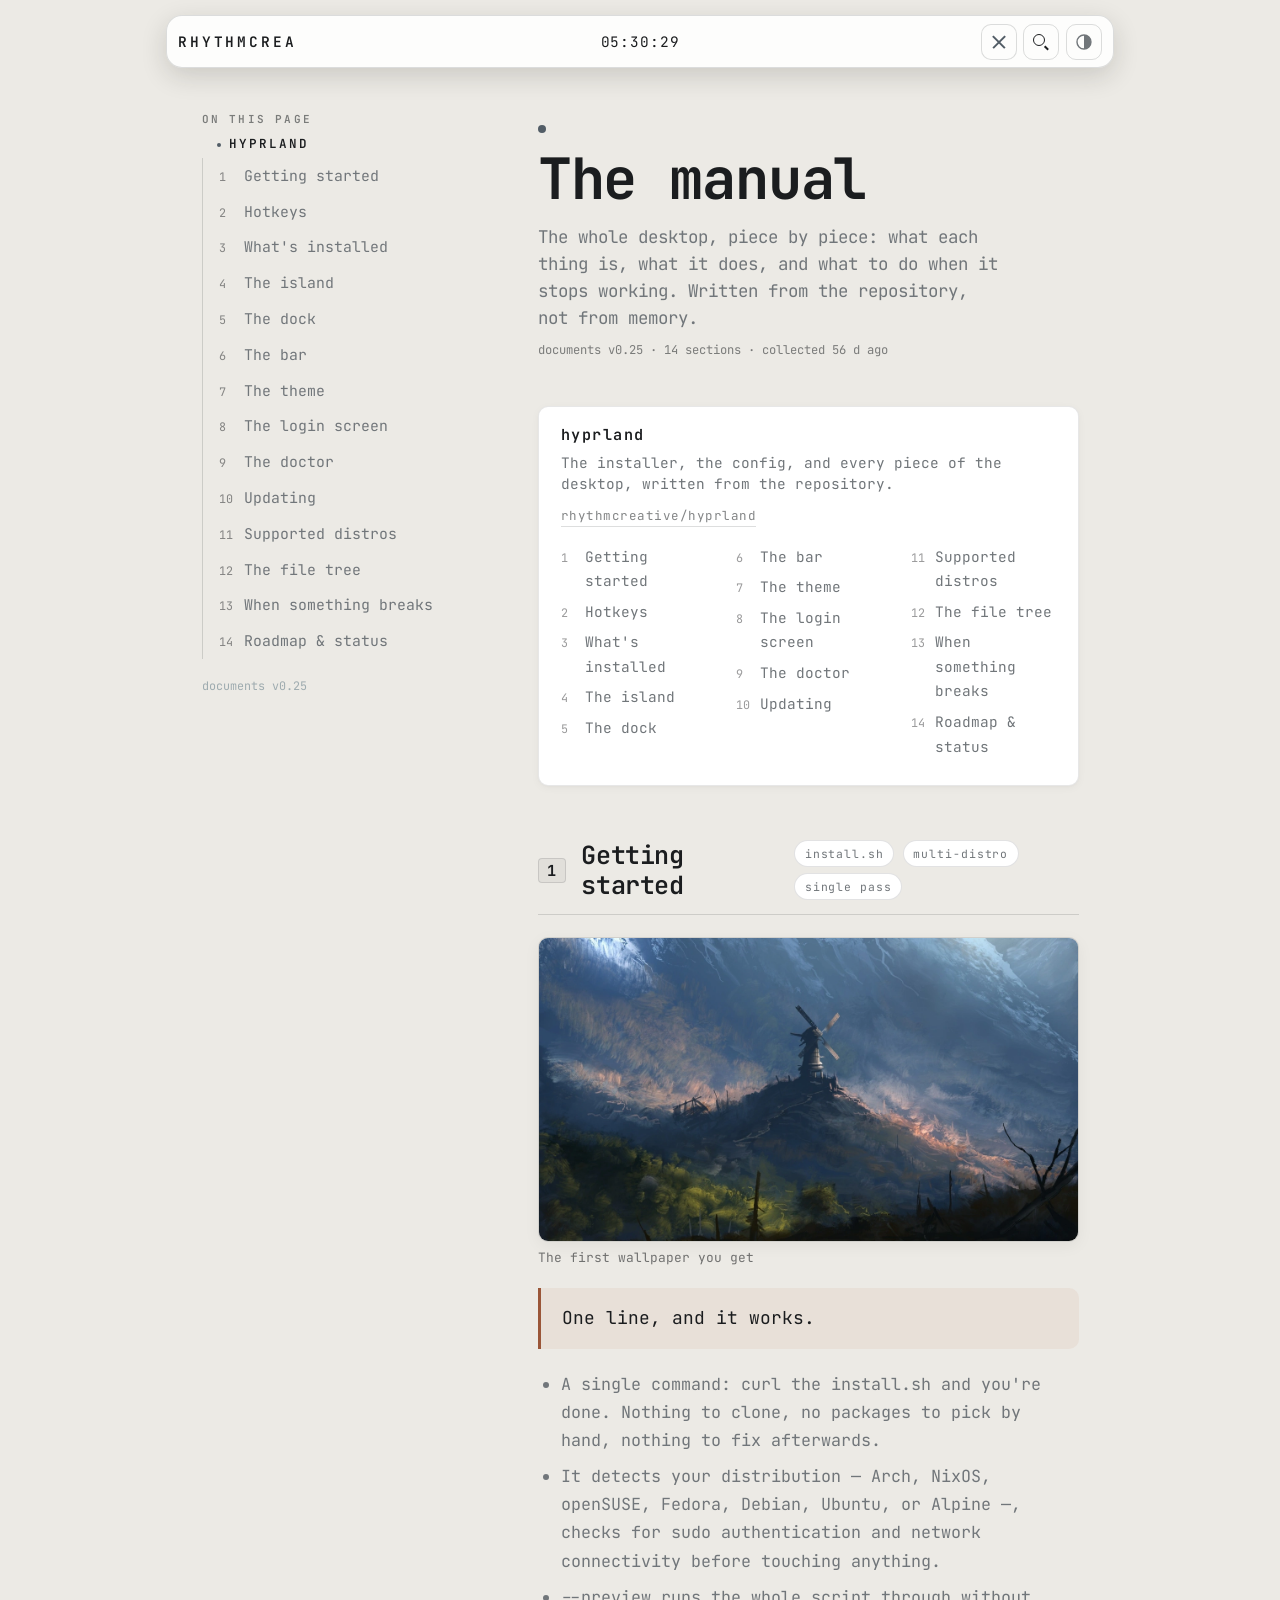
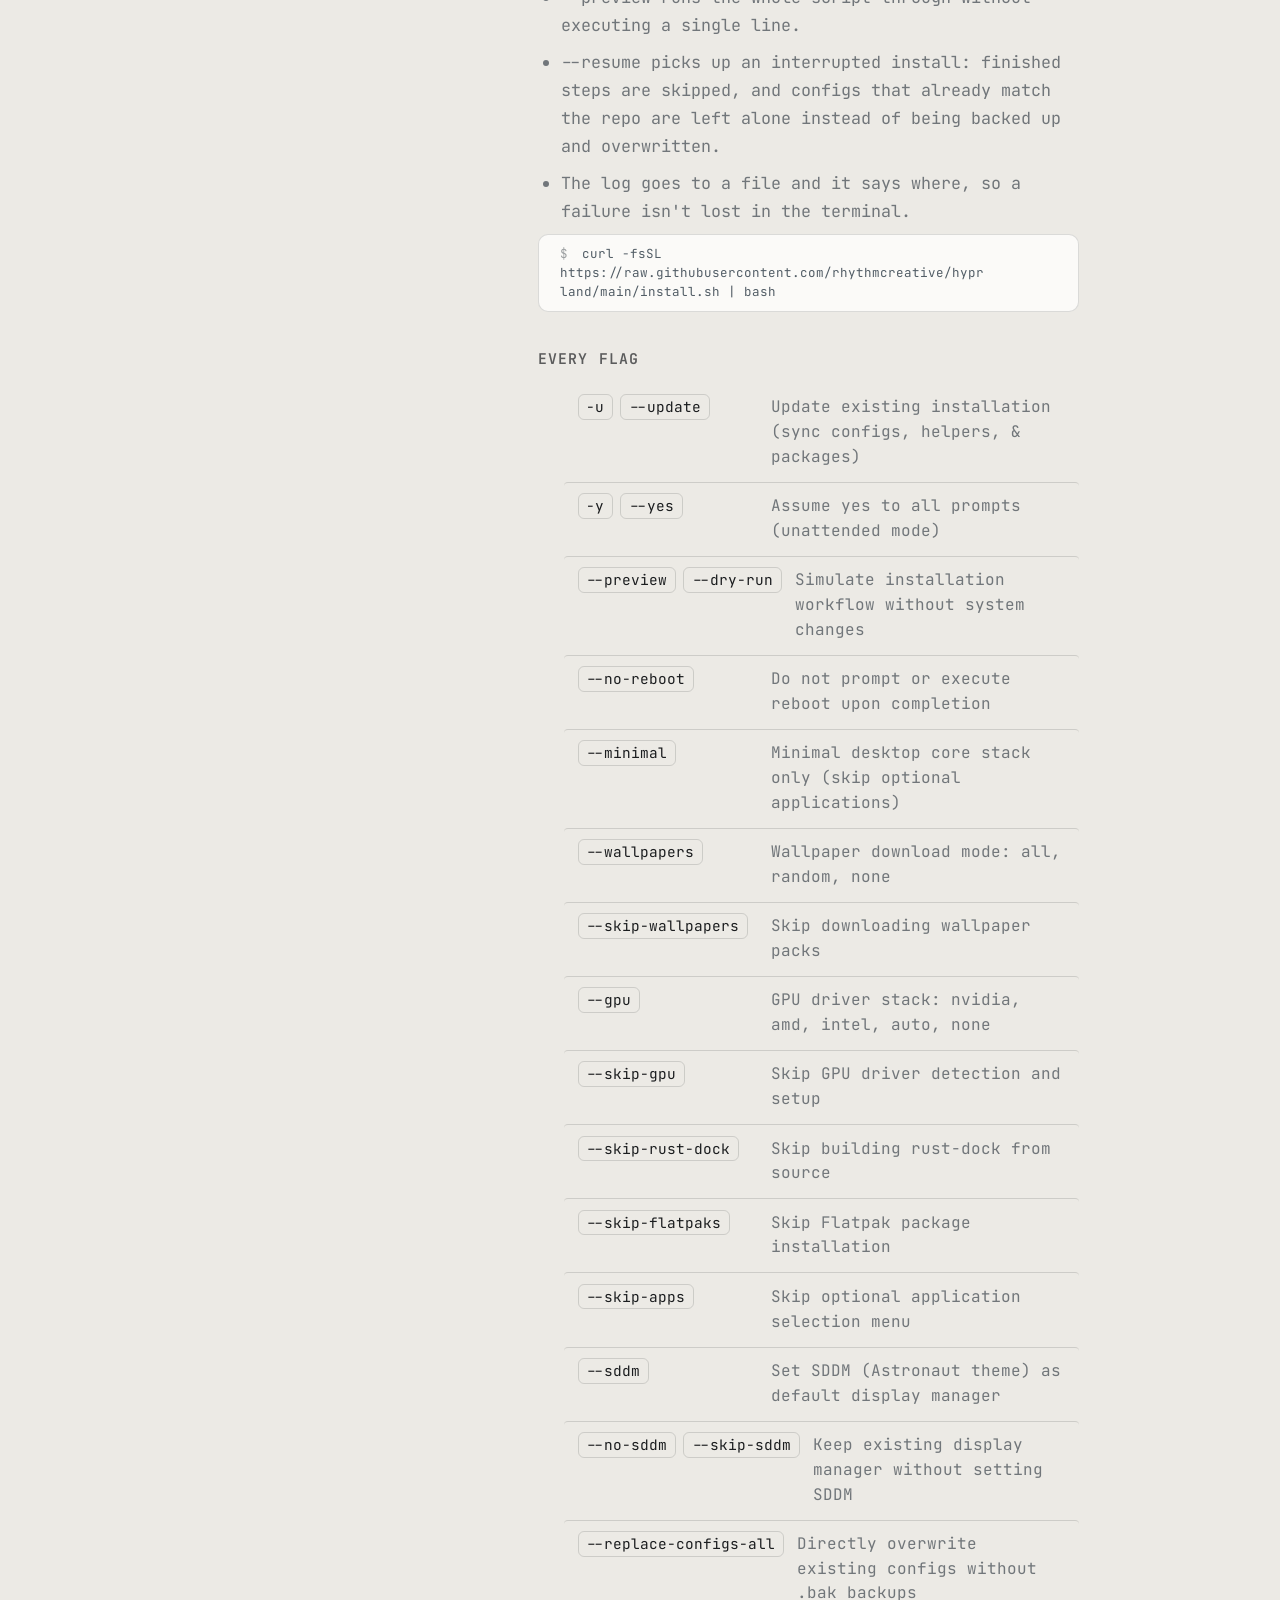
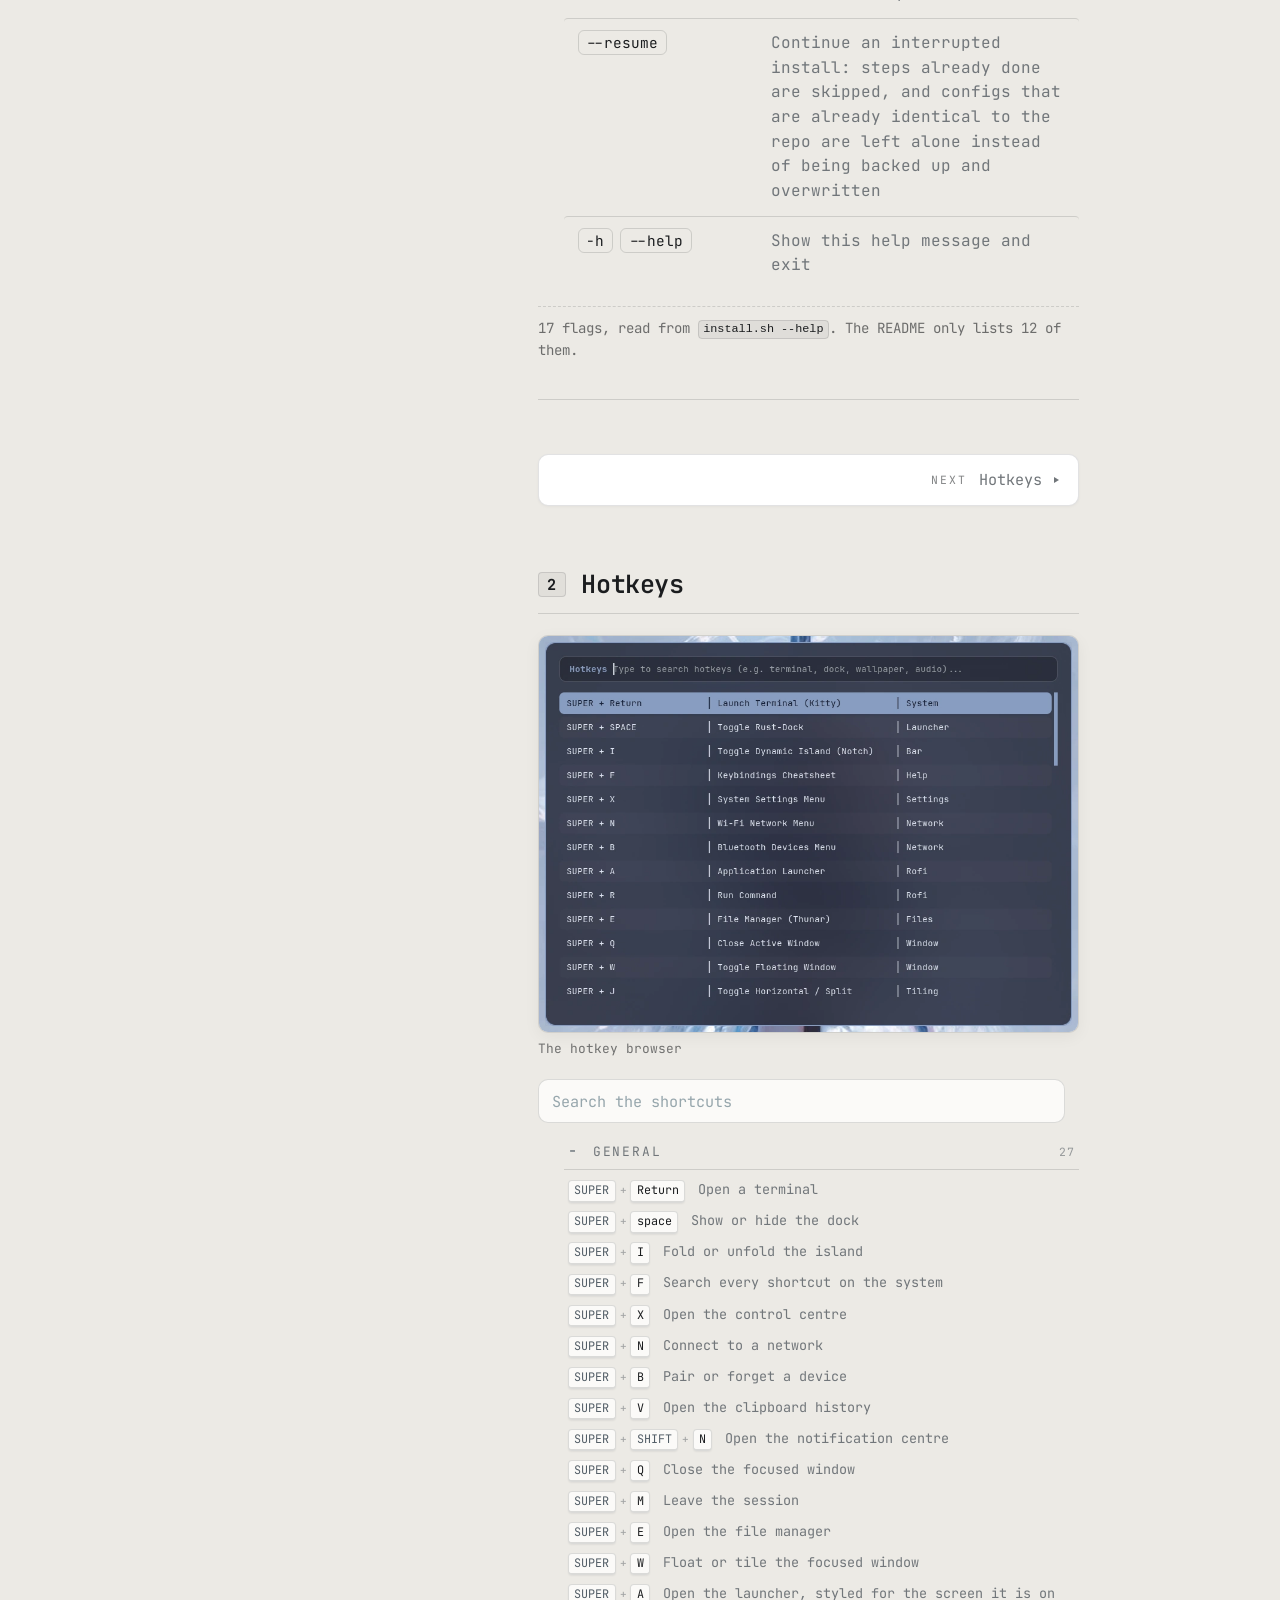
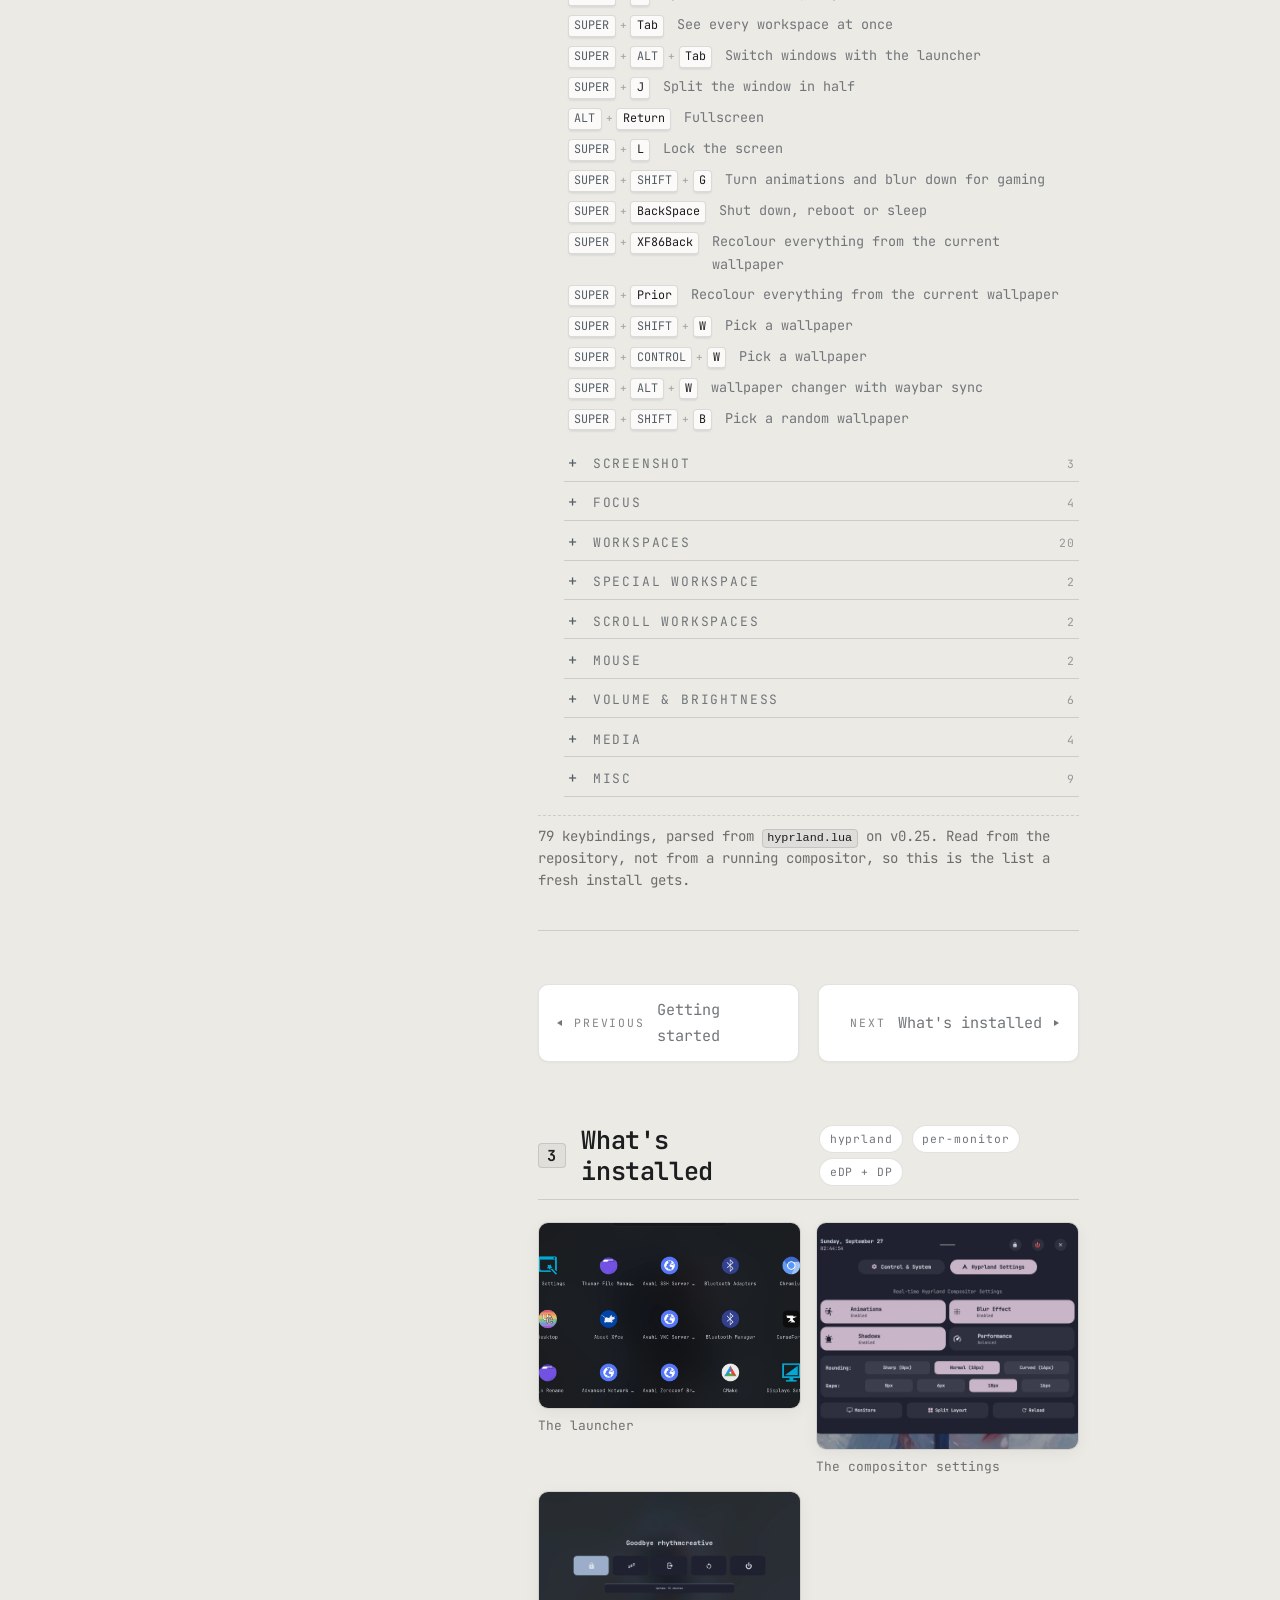
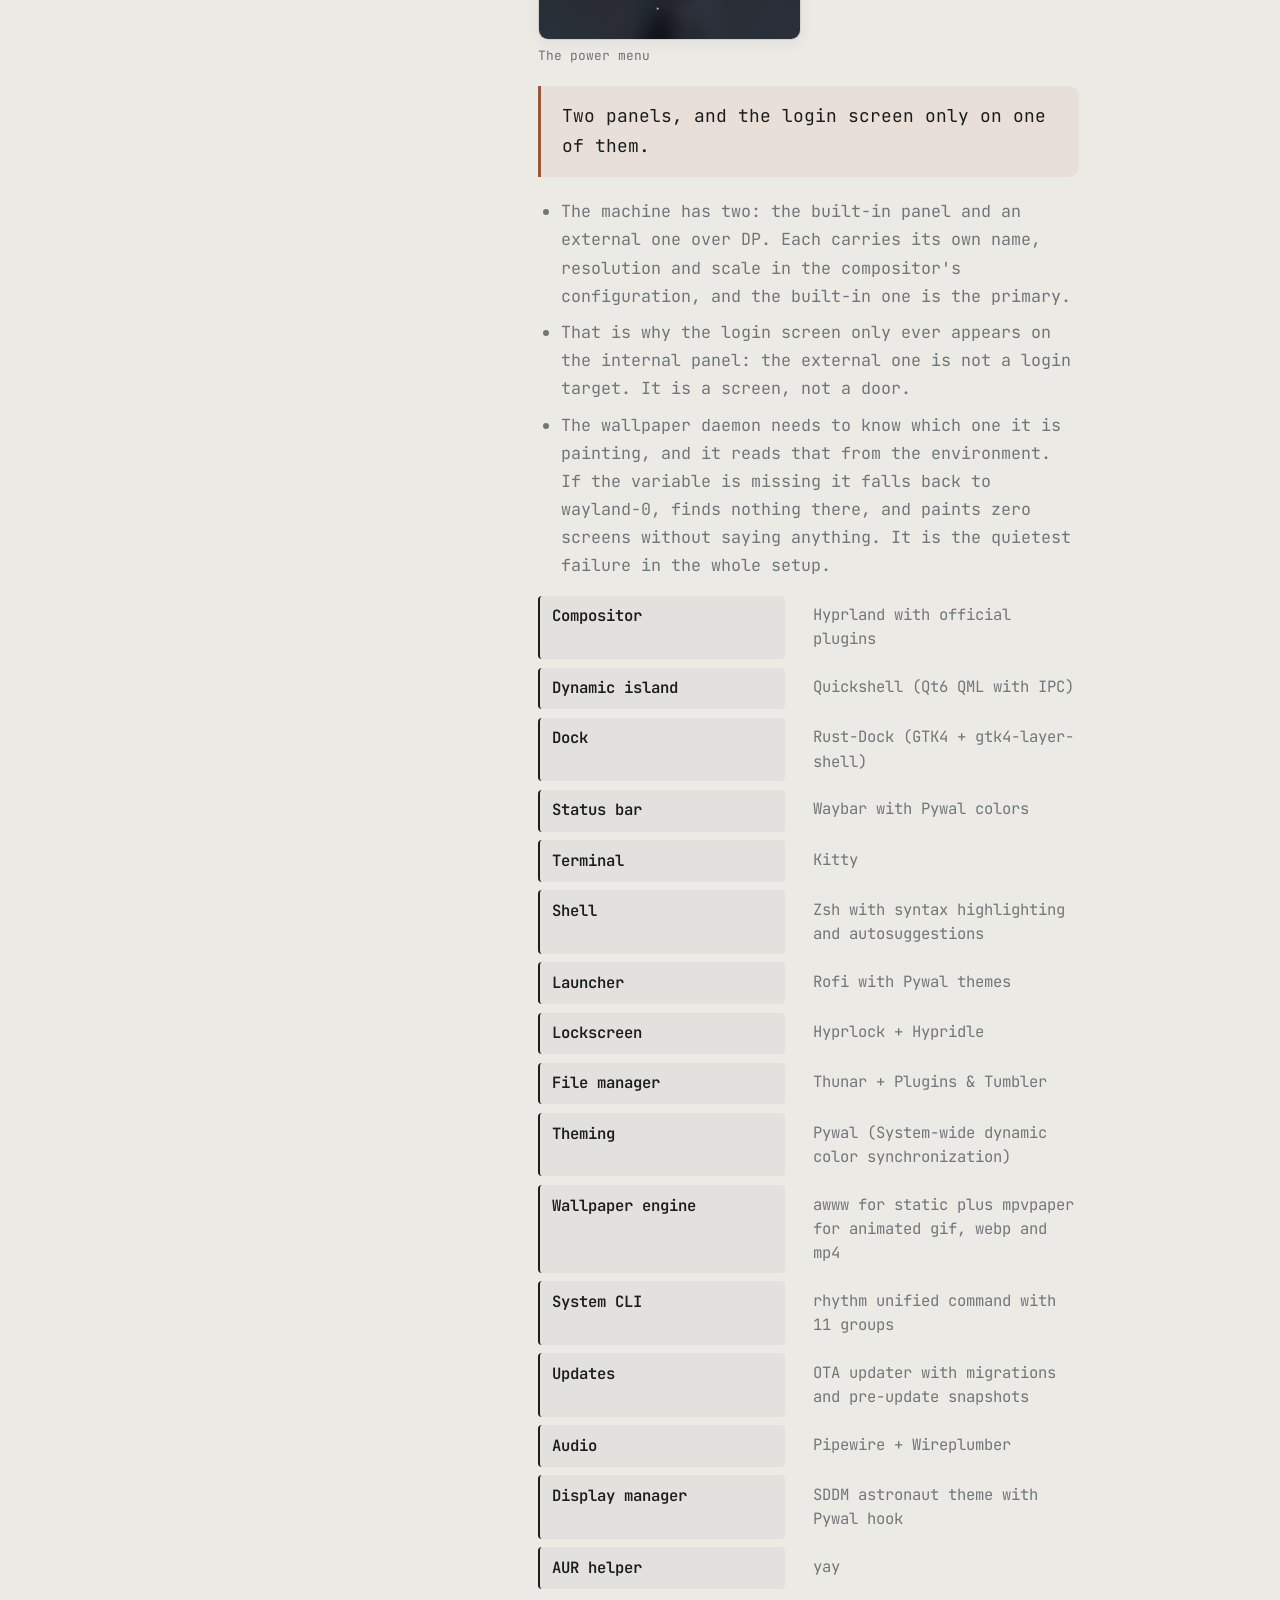
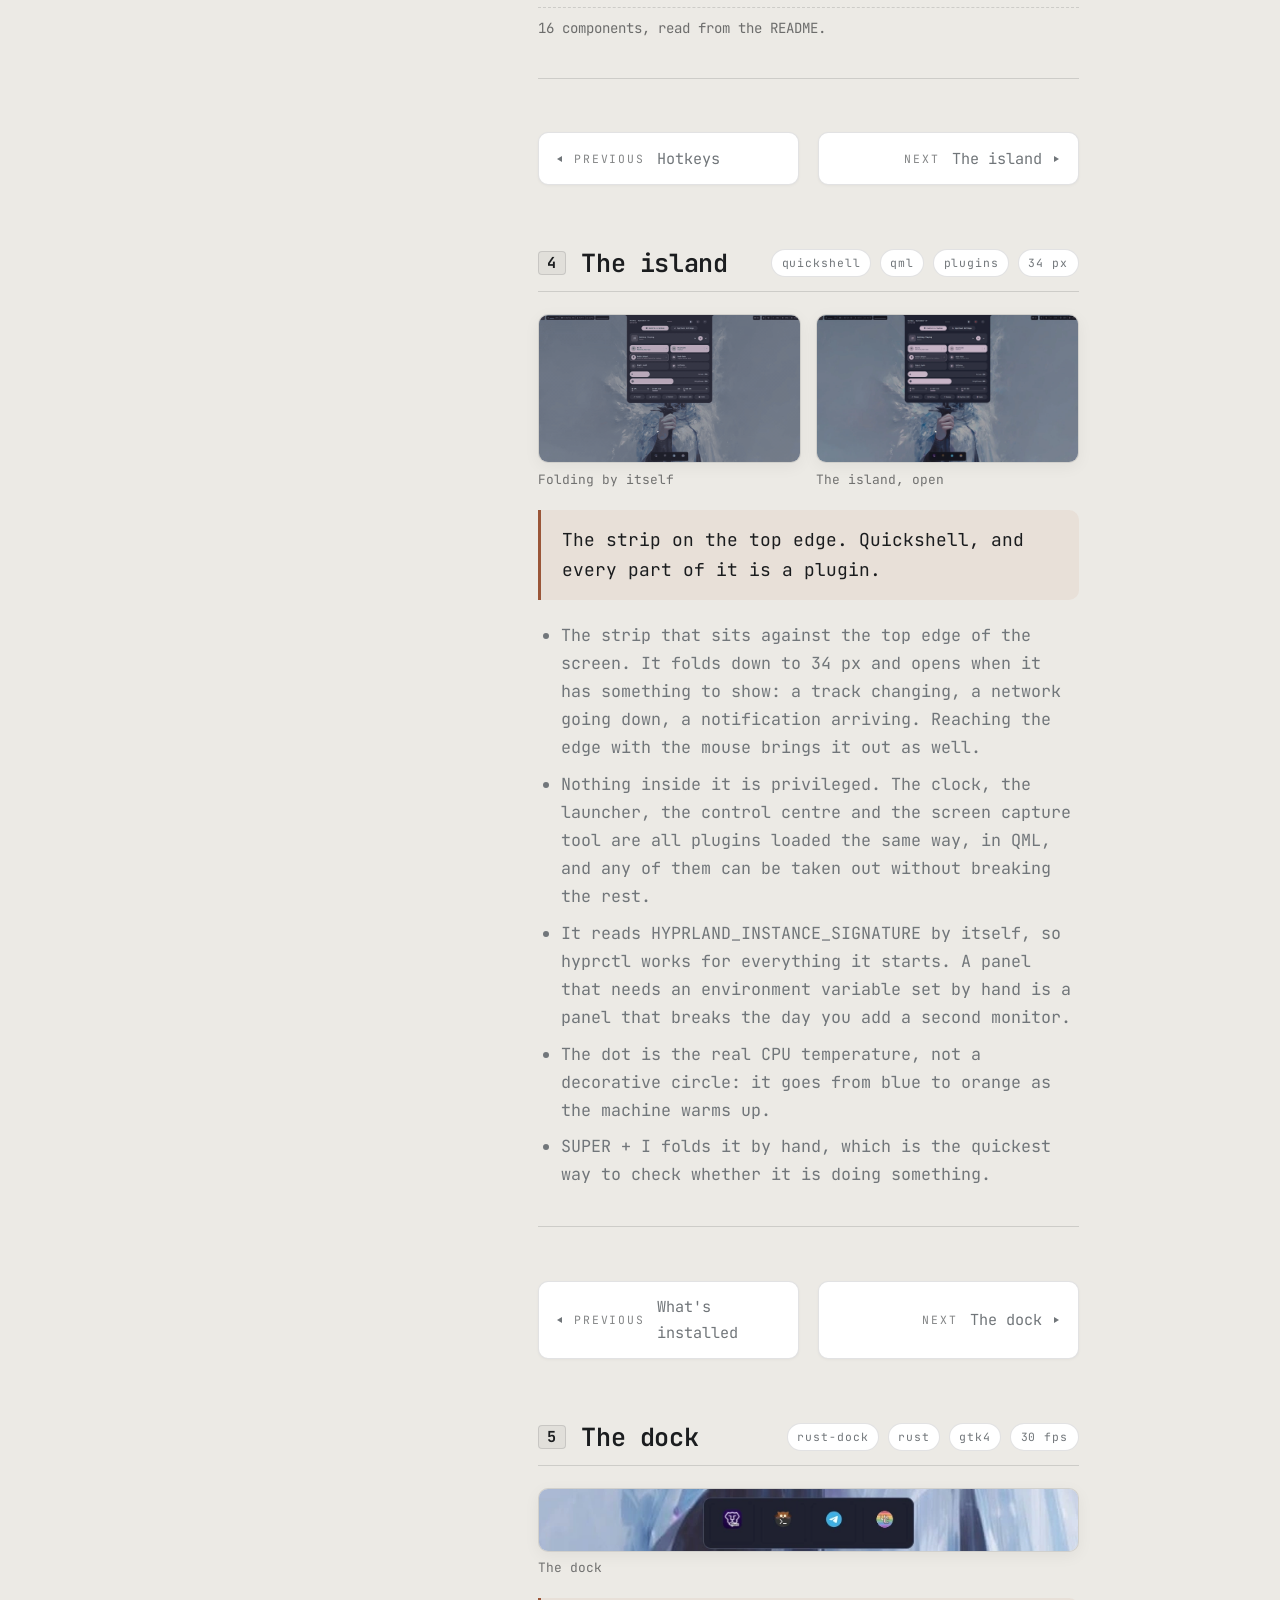
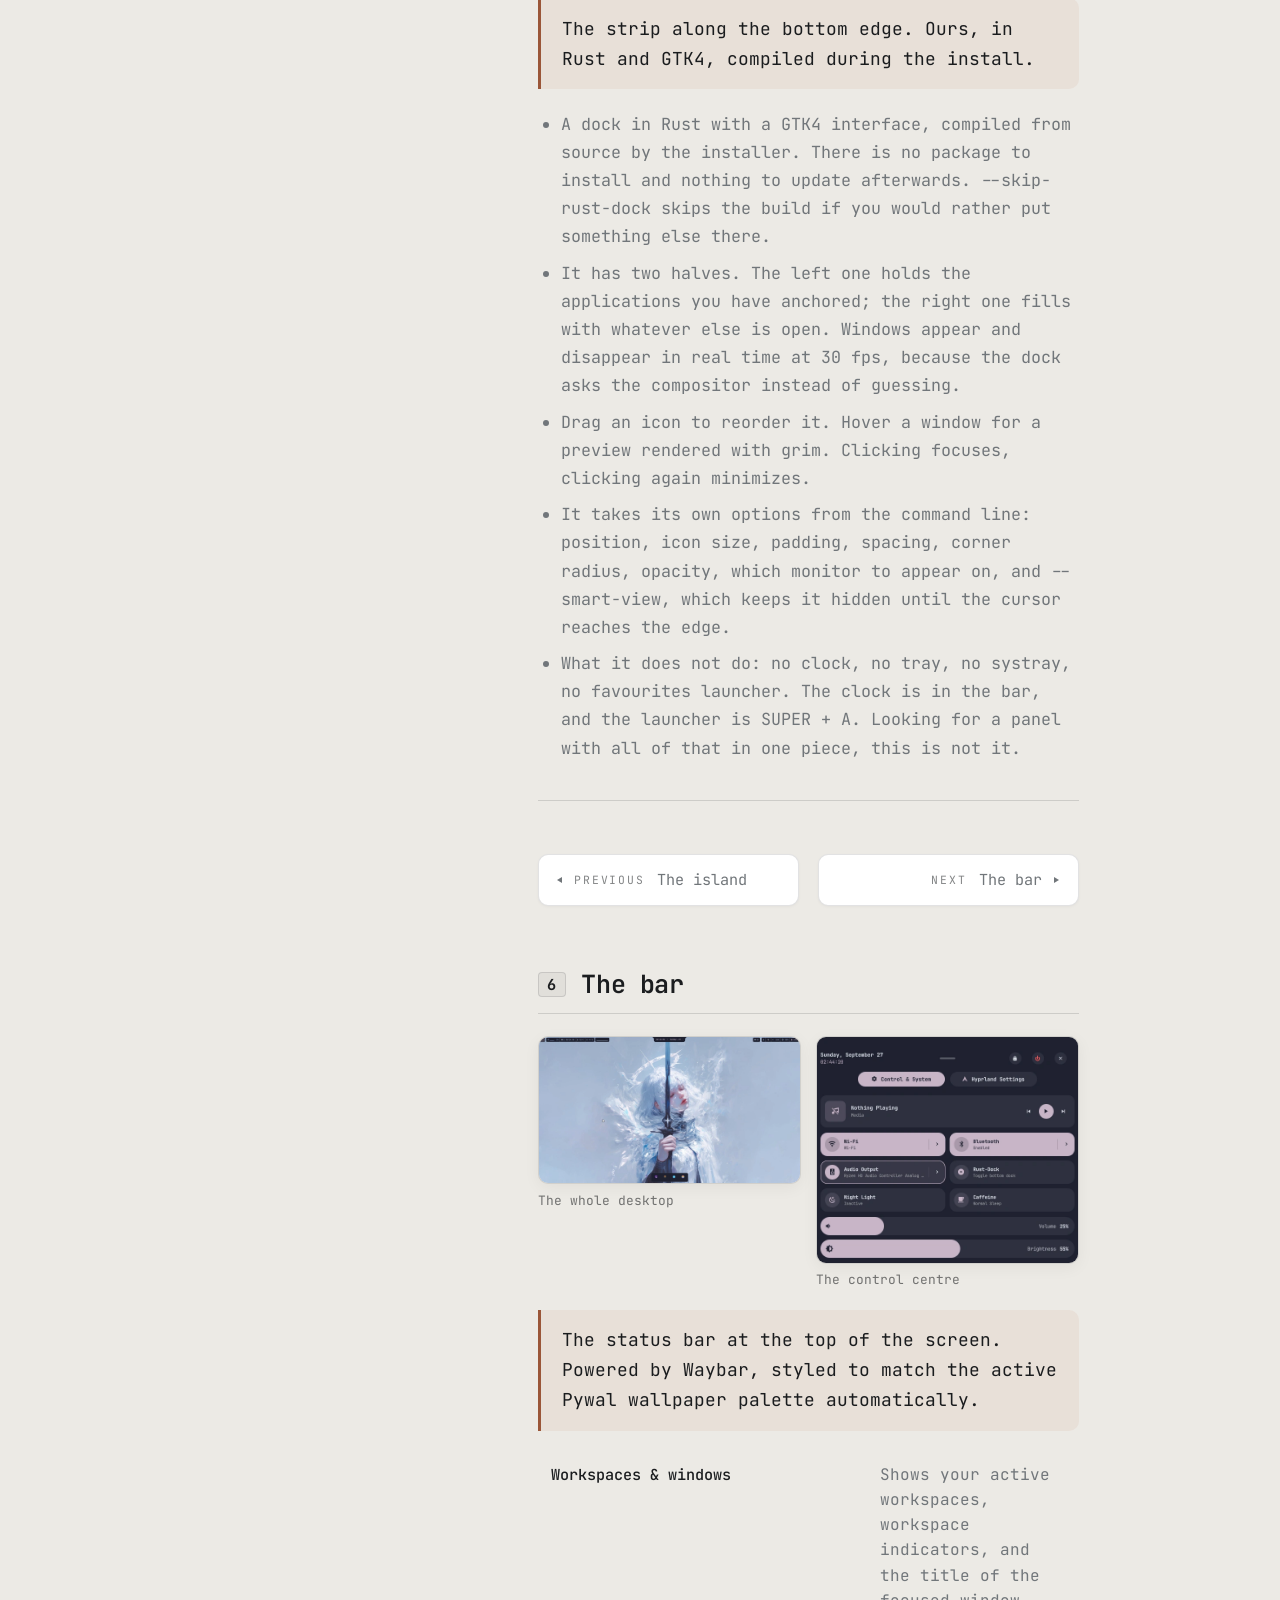
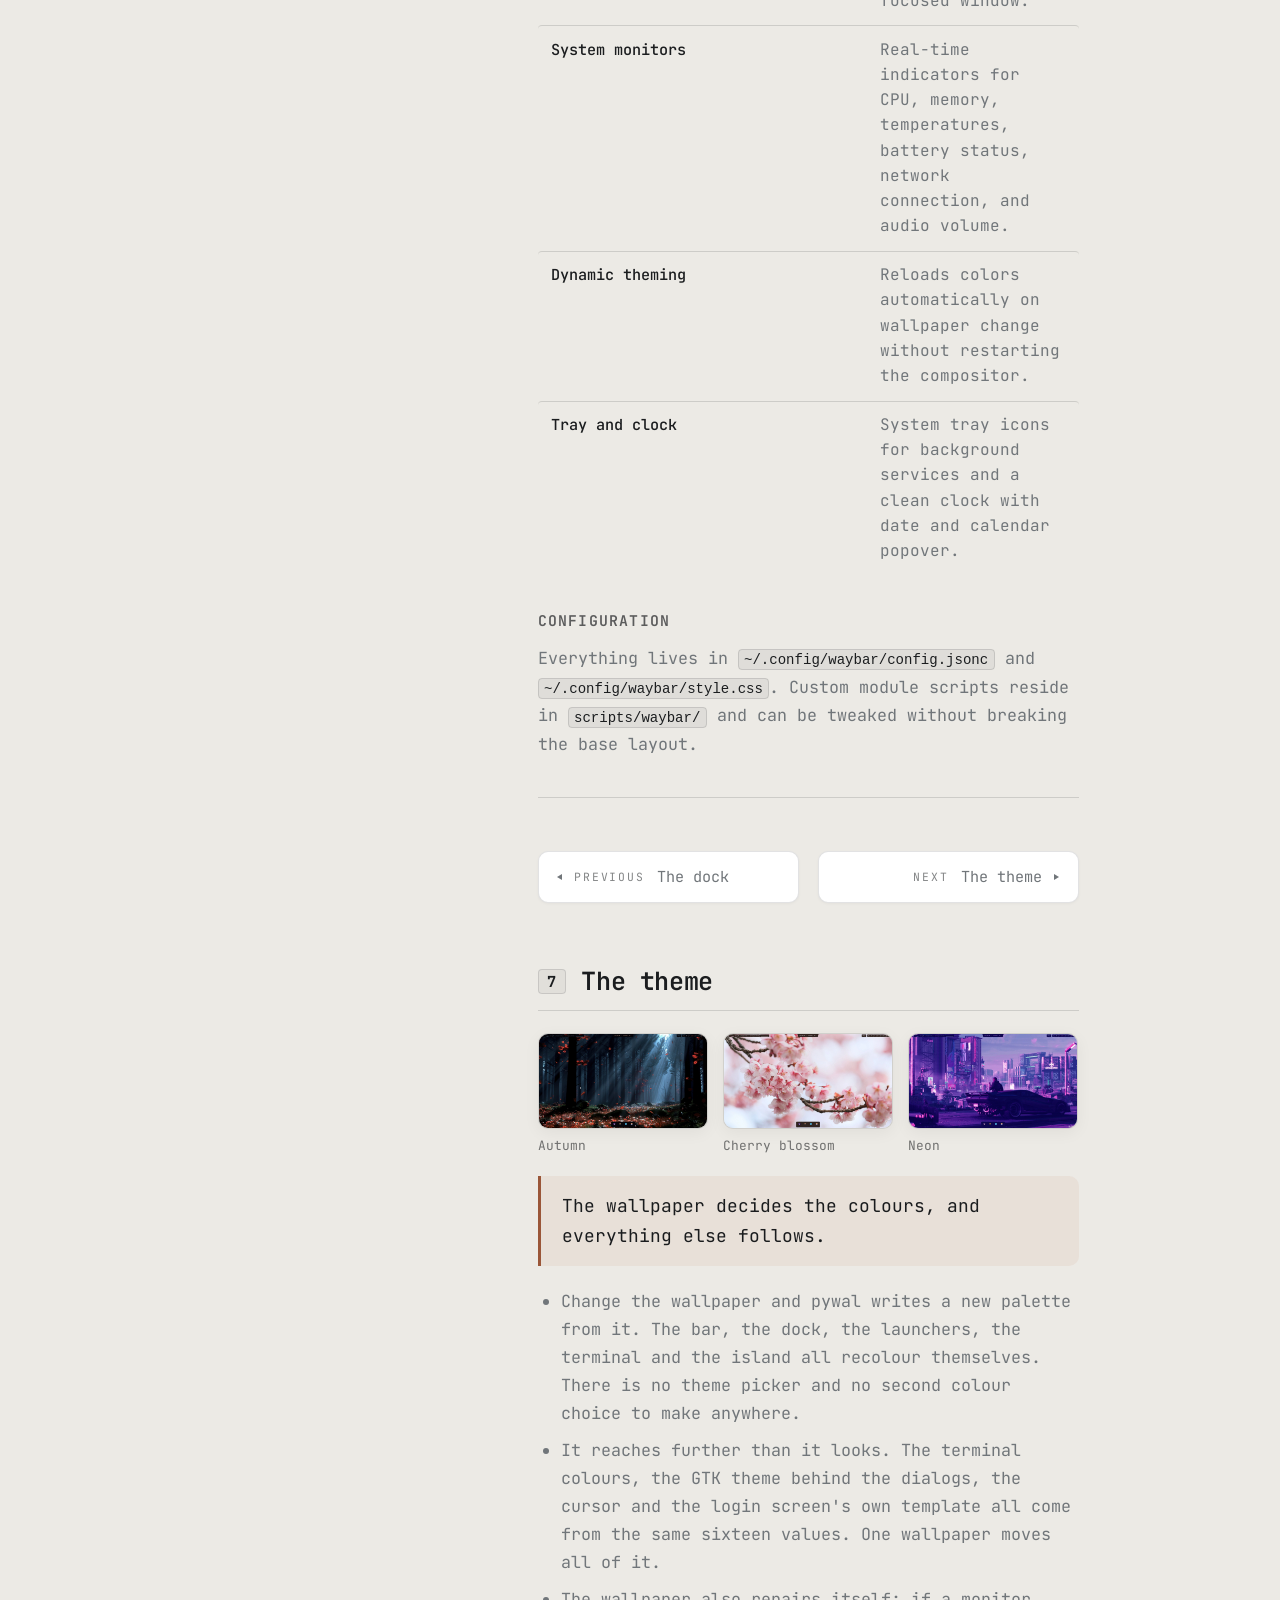
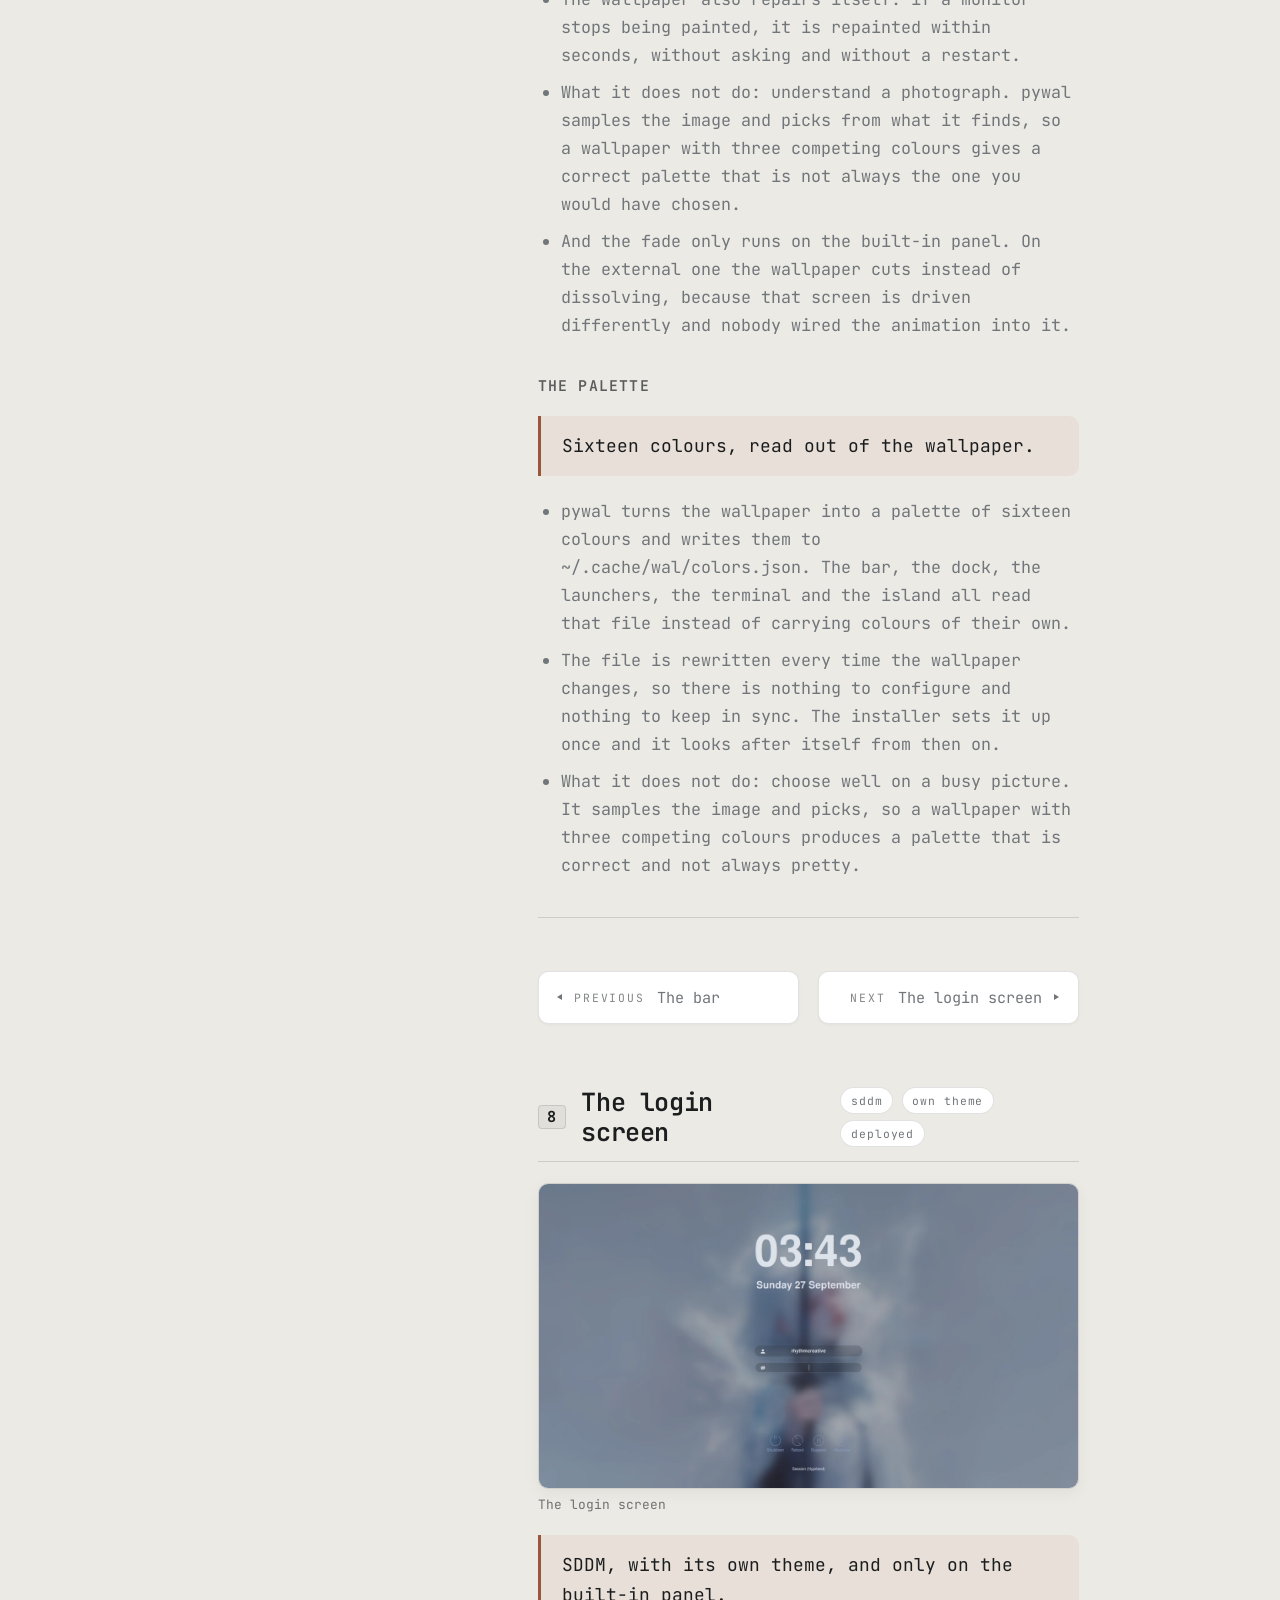
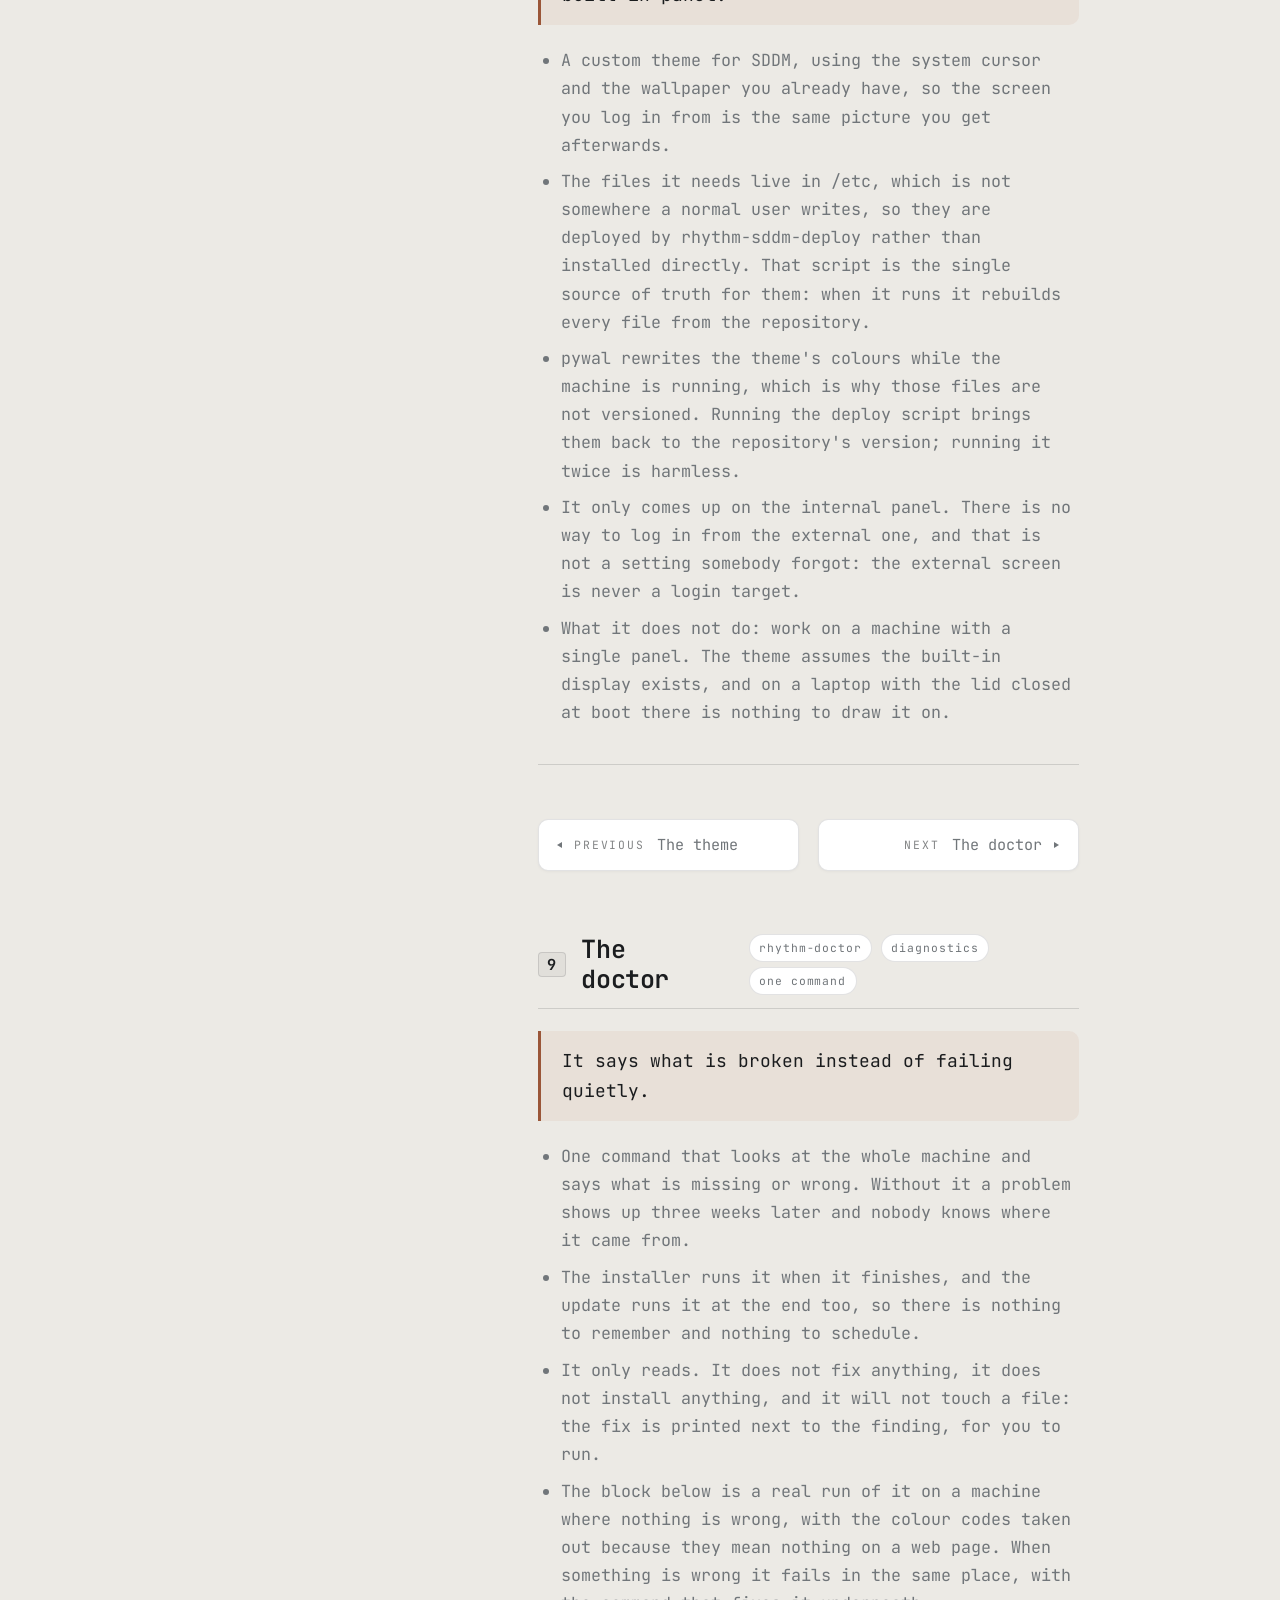
==== commit 18a6d5ba: "Update install command to curl piped to bash" ====
--- a/manual.html
+++ b/manual.html
@@ -217,7 +217,7 @@
 
     <!-- Las secciones las mete pintarManual() en app.js. -->
     <div id="manual">
-<div class="portada portada-una"><article class="proyecto"><h2>hyprland</h2><p class="proyecto-res">The installer, the config, and every piece of the desktop, written from the repository.</p><a class="proyecto-repo" href="https://github.com/rhythmcreative/hyprland" target="_blank" rel="noopener">rhythmcreative/hyprland</a><ol class="proyecto-subs"><li><a href="#hyprland/empezar"><i class="n">1</i>Getting started</a></li><li><a href="#hyprland/atajos"><i class="n">2</i>Hotkeys</a></li><li><a href="#hyprland/instalado"><i class="n">3</i>What&#39;s installed</a></li><li><a href="#hyprland/isla"><i class="n">4</i>The island</a></li><li><a href="#hyprland/dock"><i class="n">5</i>The dock</a></li><li><a href="#hyprland/barra"><i class="n">6</i>The bar</a></li><li><a href="#hyprland/tema"><i class="n">7</i>The theme</a></li><li><a href="#hyprland/login"><i class="n">8</i>The login screen</a></li><li><a href="#hyprland/doctor"><i class="n">9</i>The doctor</a></li><li><a href="#hyprland/actualizar"><i class="n">10</i>Updating</a></li><li><a href="#hyprland/distros"><i class="n">11</i>Supported distros</a></li><li><a href="#hyprland/arbol"><i class="n">12</i>The file tree</a></li><li><a href="#hyprland/problemas"><i class="n">13</i>When something breaks</a></li><li><a href="#hyprland/futuro"><i class="n">14</i>Roadmap &amp; status</a></li></ol></article></div><div class="bloque-proyecto" id="proy-hyprland"><section class="seccion-manual" id="hyprland/empezar"><div class="cabecera-seccion"><span class="seccion-n">1</span><h2><a class="manual-titulo-link" href="#hyprland/empezar">Getting started<span class="manual-hash" aria-hidden="true">#</span></a></h2><span class="chips"><span class="chip">install.sh</span><span class="chip">multi-distro</span><span class="chip">single pass</span></span></div><div class="figuras"><figure class="figura"><a href="assets/manual/default.webp" target="_blank" rel="noopener" title="Open the full-size image"><img src="assets/manual/default.webp" alt="The wallpaper on a fresh install, before you change anything: a painted mountain valley with a windmill on the ridge." loading="lazy" decoding="async" width="1280" height="720"></a><figcaption>The first wallpaper you get</figcaption></figure></div><p class="destacado">One line, and it works.</p><ul class="prosa"><li>A single command: curl the install.sh and you&#39;re done. Nothing to clone, no packages to pick by hand, nothing to fix afterwards.</li><li>It detects your distribution — Arch, NixOS, openSUSE, Fedora, Debian, Ubuntu, or Alpine —, checks for sudo authentication and network connectivity before touching anything.</li><li>--preview runs the whole script through without executing a single line.</li><li>--resume picks up an interrupted install: finished steps are skipped, and configs that already match the repo are left alone instead of being backed up and overwritten.</li><li>The log goes to a file and it says where, so a failure isn&#39;t lost in the terminal.</li></ul><div class="comando"><code>bash -c &quot;$(curl -fsSL --connect-timeout 10 --max-time 60 https://raw.githubusercontent.com/rhythmcreative/hyprland/main/install.sh)&quot;</code><button class="copiar" type="button" data-copiar="bash -c &quot;$(curl -fsSL --connect-timeout 10 --max-time 60 https://raw.githubusercontent.com/rhythmcreative/hyprland/main/install.sh)&quot;">copy</button></div><h4>Every flag</h4><div class="banderas"><div class="bandera"><span class="nombres"><code>-u</code><code>--update</code></span><span class="que">Update existing installation (sync configs, helpers, &amp; packages)</span></div><div class="bandera"><span class="nombres"><code>-y</code><code>--yes</code></span><span class="que">Assume yes to all prompts (unattended mode)</span></div><div class="bandera"><span class="nombres"><code>--preview</code><code>--dry-run</code></span><span class="que">Simulate installation workflow without system changes</span></div><div class="bandera"><span class="nombres"><code>--no-reboot</code></span><span class="que">Do not prompt or execute reboot upon completion</span></div><div class="bandera"><span class="nombres"><code>--minimal</code></span><span class="que">Minimal desktop core stack only (skip optional applications)</span></div><div class="bandera"><span class="nombres"><code>--wallpapers</code></span><span class="que">Wallpaper download mode: all, random, none</span></div><div class="bandera"><span class="nombres"><code>--skip-wallpapers</code></span><span class="que">Skip downloading wallpaper packs</span></div><div class="bandera"><span class="nombres"><code>--gpu</code></span><span class="que">GPU driver stack: nvidia, amd, intel, auto, none</span></div><div class="bandera"><span class="nombres"><code>--skip-gpu</code></span><span class="que">Skip GPU driver detection and setup</span></div><div class="bandera"><span class="nombres"><code>--skip-rust-dock</code></span><span class="que">Skip building rust-dock from source</span></div><div class="bandera"><span class="nombres"><code>--skip-flatpaks</code></span><span class="que">Skip Flatpak package installation</span></div><div class="bandera"><span class="nombres"><code>--skip-apps</code></span><span class="que">Skip optional application selection menu</span></div><div class="bandera"><span class="nombres"><code>--sddm</code></span><span class="que">Set SDDM (Astronaut theme) as default display manager</span></div><div class="bandera"><span class="nombres"><code>--no-sddm</code><code>--skip-sddm</code></span><span class="que">Keep existing display manager without setting SDDM</span></div><div class="bandera"><span class="nombres"><code>--replace-configs-all</code></span><span class="que">Directly overwrite existing configs without .bak backups</span></div><div class="bandera"><span class="nombres"><code>--resume</code></span><span class="que">Continue an interrupted install: steps already done are skipped, and configs that are already identical to the repo are left alone instead of being backed up and overwritten</span></div><div class="bandera"><span class="nombres"><code>-h</code><code>--help</code></span><span class="que">Show this help message and exit</span></div></div><p class="nota-dato">17 flags, read from <code>install.sh --help</code>. The README only lists 12 of them.</p><div class="siguientes"><a class="siguiente" href="#hyprland/atajos"><span>Next</span>Hotkeys<i aria-hidden="true"></i></a></div></section><section class="seccion-manual" id="hyprland/atajos"><div class="cabecera-seccion"><span class="seccion-n">2</span><h2><a class="manual-titulo-link" href="#hyprland/atajos">Hotkeys<span class="manual-hash" aria-hidden="true">#</span></a></h2></div><div class="figuras"><figure class="figura"><a href="assets/manual/rofi_hotkeys_crop.webp" target="_blank" rel="noopener" title="Open the full-size image"><img src="assets/manual/rofi_hotkeys_crop.webp" alt="The hotkey browser, open over the desktop, with every shortcut in the config listed and searchable." loading="lazy" decoding="async" width="900" height="660"></a><figcaption>The hotkey browser</figcaption></figure></div><div class="buscador"><input type="search" id="busca-atajos" placeholder="Search the shortcuts" autocomplete="off" spellcheck="false" aria-label="Search the keybindings"><span class="buscador-conteo" id="cuenta-atajos"></span></div><div class="atajos" id="lista-atajos"><details class="grupo-atajos" open><summary>General<span>27</span></summary><div class="filas-atajos"><div class="atajo"><span class="combo"><kbd>SUPER</kbd><i>+</i><kbd class="tecla">Return</kbd></span><span class="que">Open a terminal</span></div><div class="atajo"><span class="combo"><kbd>SUPER</kbd><i>+</i><kbd class="tecla">space</kbd></span><span class="que">Show or hide the dock</span></div><div class="atajo"><span class="combo"><kbd>SUPER</kbd><i>+</i><kbd class="tecla">I</kbd></span><span class="que">Fold or unfold the island</span></div><div class="atajo"><span class="combo"><kbd>SUPER</kbd><i>+</i><kbd class="tecla">F</kbd></span><span class="que">Search every shortcut on the system</span></div><div class="atajo"><span class="combo"><kbd>SUPER</kbd><i>+</i><kbd class="tecla">X</kbd></span><span class="que">Open the control centre</span></div><div class="atajo"><span class="combo"><kbd>SUPER</kbd><i>+</i><kbd class="tecla">N</kbd></span><span class="que">Connect to a network</span></div><div class="atajo"><span class="combo"><kbd>SUPER</kbd><i>+</i><kbd class="tecla">B</kbd></span><span class="que">Pair or forget a device</span></div><div class="atajo"><span class="combo"><kbd>SUPER</kbd><i>+</i><kbd class="tecla">V</kbd></span><span class="que">Open the clipboard history</span></div><div class="atajo"><span class="combo"><kbd>SUPER</kbd><i>+</i><kbd>SHIFT</kbd><i>+</i><kbd class="tecla">N</kbd></span><span class="que">Open the notification centre</span></div><div class="atajo"><span class="combo"><kbd>SUPER</kbd><i>+</i><kbd class="tecla">Q</kbd></span><span class="que">Close the focused window</span></div><div class="atajo"><span class="combo"><kbd>SUPER</kbd><i>+</i><kbd class="tecla">M</kbd></span><span class="que">Leave the session</span></div><div class="atajo"><span class="combo"><kbd>SUPER</kbd><i>+</i><kbd class="tecla">E</kbd></span><span class="que">Open the file manager</span></div><div class="atajo"><span class="combo"><kbd>SUPER</kbd><i>+</i><kbd class="tecla">W</kbd></span><span class="que">Float or tile the focused window</span></div><div class="atajo"><span class="combo"><kbd>SUPER</kbd><i>+</i><kbd class="tecla">A</kbd></span><span class="que">Open the launcher, styled for the screen it is on</span></div><div class="atajo"><span class="combo"><kbd>SUPER</kbd><i>+</i><kbd class="tecla">Tab</kbd></span><span class="que">See every workspace at once</span></div><div class="atajo"><span class="combo"><kbd>SUPER</kbd><i>+</i><kbd>ALT</kbd><i>+</i><kbd class="tecla">Tab</kbd></span><span class="que">Switch windows with the launcher</span></div><div class="atajo"><span class="combo"><kbd>SUPER</kbd><i>+</i><kbd class="tecla">J</kbd></span><span class="que">Split the window in half</span></div><div class="atajo"><span class="combo"><kbd>ALT</kbd><i>+</i><kbd class="tecla">Return</kbd></span><span class="que">Fullscreen</span></div><div class="atajo"><span class="combo"><kbd>SUPER</kbd><i>+</i><kbd class="tecla">L</kbd></span><span class="que">Lock the screen</span></div><div class="atajo"><span class="combo"><kbd>SUPER</kbd><i>+</i><kbd>SHIFT</kbd><i>+</i><kbd class="tecla">G</kbd></span><span class="que">Turn animations and blur down for gaming</span></div><div class="atajo"><span class="combo"><kbd>SUPER</kbd><i>+</i><kbd class="tecla">BackSpace</kbd></span><span class="que">Shut down, reboot or sleep</span></div><div class="atajo"><span class="combo"><kbd>SUPER</kbd><i>+</i><kbd class="tecla">XF86Back</kbd></span><span class="que">Recolour everything from the current wallpaper</span></div><div class="atajo"><span class="combo"><kbd>SUPER</kbd><i>+</i><kbd class="tecla">Prior</kbd></span><span class="que">Recolour everything from the current wallpaper</span></div><div class="atajo"><span class="combo"><kbd>SUPER</kbd><i>+</i><kbd>SHIFT</kbd><i>+</i><kbd class="tecla">W</kbd></span><span class="que">Pick a wallpaper</span></div><div class="atajo"><span class="combo"><kbd>SUPER</kbd><i>+</i><kbd>CONTROL</kbd><i>+</i><kbd class="tecla">W</kbd></span><span class="que">Pick a wallpaper</span></div><div class="atajo"><span class="combo"><kbd>SUPER</kbd><i>+</i><kbd>ALT</kbd><i>+</i><kbd class="tecla">W</kbd></span><span class="que">wallpaper changer with waybar sync</span></div><div class="atajo"><span class="combo"><kbd>SUPER</kbd><i>+</i><kbd>SHIFT</kbd><i>+</i><kbd class="tecla">B</kbd></span><span class="que">Pick a random wallpaper</span></div></div></details><details class="grupo-atajos"><summary>Screenshot<span>3</span></summary><div class="filas-atajos"><div class="atajo"><span class="combo"><kbd>SUPER</kbd><i>+</i><kbd class="tecla">P</kbd></span><span class="que">Screenshot of a part of the screen: drag out the area with the mouse and it opens in the editor. There is no full-screen one</span></div><div class="atajo"><span class="combo"><kbd>SUPER</kbd><i>+</i><kbd>SHIFT</kbd><i>+</i><kbd class="tecla">P</kbd></span><span class="que">Pick a colour off the screen and copy its hex</span></div><div class="atajo"><span class="combo"><kbd>SUPER</kbd><i>+</i><kbd>SHIFT</kbd><i>+</i><kbd class="tecla">Print</kbd></span><span class="que">Screenshot of a part of the screen: drag out the area with the mouse and it opens in the editor. There is no full-screen one</span></div></div></details><details class="grupo-atajos"><summary>Focus<span>4</span></summary><div class="filas-atajos"><div class="atajo"><span class="combo"><kbd>SUPER</kbd><i>+</i><kbd class="tecla">left</kbd></span><span class="que">Move focus to the window on the left</span></div><div class="atajo"><span class="combo"><kbd>SUPER</kbd><i>+</i><kbd class="tecla">right</kbd></span><span class="que">Move focus to the window on the right</span></div><div class="atajo"><span class="combo"><kbd>SUPER</kbd><i>+</i><kbd class="tecla">up</kbd></span><span class="que">Move focus to the window above</span></div><div class="atajo"><span class="combo"><kbd>SUPER</kbd><i>+</i><kbd class="tecla">down</kbd></span><span class="que">Move focus to the window below</span></div></div></details><details class="grupo-atajos"><summary>Workspaces<span>20</span></summary><div class="filas-atajos"><div class="atajo"><span class="combo"><kbd>SUPER</kbd><i>+</i><kbd class="tecla">1</kbd></span><span class="que">Go to workspace 1</span></div><div class="atajo"><span class="combo"><kbd>SUPER</kbd><i>+</i><kbd class="tecla">2</kbd></span><span class="que">Go to workspace 2</span></div><div class="atajo"><span class="combo"><kbd>SUPER</kbd><i>+</i><kbd class="tecla">3</kbd></span><span class="que">Go to workspace 3</span></div><div class="atajo"><span class="combo"><kbd>SUPER</kbd><i>+</i><kbd class="tecla">4</kbd></span><span class="que">Go to workspace 4</span></div><div class="atajo"><span class="combo"><kbd>SUPER</kbd><i>+</i><kbd class="tecla">5</kbd></span><span class="que">Go to workspace 5</span></div><div class="atajo"><span class="combo"><kbd>SUPER</kbd><i>+</i><kbd class="tecla">6</kbd></span><span class="que">Go to workspace 6</span></div><div class="atajo"><span class="combo"><kbd>SUPER</kbd><i>+</i><kbd class="tecla">7</kbd></span><span class="que">Go to workspace 7</span></div><div class="atajo"><span class="combo"><kbd>SUPER</kbd><i>+</i><kbd class="tecla">8</kbd></span><span class="que">Go to workspace 8</span></div><div class="atajo"><span class="combo"><kbd>SUPER</kbd><i>+</i><kbd class="tecla">9</kbd></span><span class="que">Go to workspace 9</span></div><div class="atajo"><span class="combo"><kbd>SUPER</kbd><i>+</i><kbd class="tecla">0</kbd></span><span class="que">Go to workspace 0</span></div><div class="atajo"><span class="combo"><kbd>SUPER</kbd><i>+</i><kbd>SHIFT</kbd><i>+</i><kbd class="tecla">1</kbd></span><span class="que">Send the window to workspace 1</span></div><div class="atajo"><span class="combo"><kbd>SUPER</kbd><i>+</i><kbd>SHIFT</kbd><i>+</i><kbd class="tecla">2</kbd></span><span class="que">Send the window to workspace 2</span></div><div class="atajo"><span class="combo"><kbd>SUPER</kbd><i>+</i><kbd>SHIFT</kbd><i>+</i><kbd class="tecla">3</kbd></span><span class="que">Send the window to workspace 3</span></div><div class="atajo"><span class="combo"><kbd>SUPER</kbd><i>+</i><kbd>SHIFT</kbd><i>+</i><kbd class="tecla">4</kbd></span><span class="que">Send the window to workspace 4</span></div><div class="atajo"><span class="combo"><kbd>SUPER</kbd><i>+</i><kbd>SHIFT</kbd><i>+</i><kbd class="tecla">5</kbd></span><span class="que">Send the window to workspace 5</span></div><div class="atajo"><span class="combo"><kbd>SUPER</kbd><i>+</i><kbd>SHIFT</kbd><i>+</i><kbd class="tecla">6</kbd></span><span class="que">Send the window to workspace 6</span></div><div class="atajo"><span class="combo"><kbd>SUPER</kbd><i>+</i><kbd>SHIFT</kbd><i>+</i><kbd class="tecla">7</kbd></span><span class="que">Send the window to workspace 7</span></div><div class="atajo"><span class="combo"><kbd>SUPER</kbd><i>+</i><kbd>SHIFT</kbd><i>+</i><kbd class="tecla">8</kbd></span><span class="que">Send the window to workspace 8</span></div><div class="atajo"><span class="combo"><kbd>SUPER</kbd><i>+</i><kbd>SHIFT</kbd><i>+</i><kbd class="tecla">9</kbd></span><span class="que">Send the window to workspace 9</span></div><div class="atajo"><span class="combo"><kbd>SUPER</kbd><i>+</i><kbd>SHIFT</kbd><i>+</i><kbd class="tecla">0</kbd></span><span class="que">Send the window to workspace 0</span></div></div></details><details class="grupo-atajos"><summary>Special workspace<span>2</span></summary><div class="filas-atajos"><div class="atajo"><span class="combo"><kbd>SUPER</kbd><i>+</i><kbd class="tecla">S</kbd></span><span class="que">Open the scratchpad</span></div><div class="atajo"><span class="combo"><kbd>SUPER</kbd><i>+</i><kbd>SHIFT</kbd><i>+</i><kbd class="tecla">S</kbd></span><span class="que">Send the window to the scratchpad</span></div></div></details><details class="grupo-atajos"><summary>Scroll workspaces<span>2</span></summary><div class="filas-atajos"><div class="atajo"><span class="combo"><kbd>SUPER</kbd><i>+</i><kbd class="tecla">mouse_down</kbd></span><span class="que">Next workspace, on the wheel</span><span class="candado" title="mouse button">mouse</span></div><div class="atajo"><span class="combo"><kbd>SUPER</kbd><i>+</i><kbd class="tecla">mouse_up</kbd></span><span class="que">Previous workspace, on the wheel</span><span class="candado" title="mouse button">mouse</span></div></div></details><details class="grupo-atajos"><summary>Mouse<span>2</span></summary><div class="filas-atajos"><div class="atajo"><span class="combo"><kbd>SUPER</kbd><i>+</i><kbd class="tecla">left button</kbd></span><span class="que">Drag the window around</span><span class="candado" title="mouse button">mouse</span></div><div class="atajo"><span class="combo"><kbd>SUPER</kbd><i>+</i><kbd class="tecla">right button</kbd></span><span class="que">Drag the window&#39;s edge to resize it</span><span class="candado" title="mouse button">mouse</span></div></div></details><details class="grupo-atajos"><summary>Volume &amp; brightness<span>6</span></summary><div class="filas-atajos"><div class="atajo"><span class="combo"><kbd class="tecla">XF86AudioRaiseVolume</kbd></span><span class="que">Volume up, in steps</span><span class="candado" title="works while the screen is locked">locked</span></div><div class="atajo"><span class="combo"><kbd class="tecla">XF86AudioLowerVolume</kbd></span><span class="que">Volume down, in steps</span><span class="candado" title="works while the screen is locked">locked</span></div><div class="atajo"><span class="combo"><kbd class="tecla">XF86AudioMute</kbd></span><span class="que">Mute</span><span class="candado" title="works while the screen is locked">locked</span></div><div class="atajo"><span class="combo"><kbd class="tecla">XF86AudioMicMute</kbd></span><span class="que">Mute the microphone</span><span class="candado" title="works while the screen is locked">locked</span></div><div class="atajo"><span class="combo"><kbd class="tecla">XF86MonBrightnessUp</kbd></span><span class="que">Brighter</span><span class="candado" title="works while the screen is locked">locked</span></div><div class="atajo"><span class="combo"><kbd class="tecla">XF86MonBrightnessDown</kbd></span><span class="que">Dimmer</span><span class="candado" title="works while the screen is locked">locked</span></div></div></details><details class="grupo-atajos"><summary>Media<span>4</span></summary><div class="filas-atajos"><div class="atajo"><span class="combo"><kbd class="tecla">XF86AudioNext</kbd></span><span class="que">Next track</span><span class="candado" title="works while the screen is locked">locked</span></div><div class="atajo"><span class="combo"><kbd class="tecla">XF86AudioPause</kbd></span><span class="que">Play or pause</span><span class="candado" title="works while the screen is locked">locked</span></div><div class="atajo"><span class="combo"><kbd class="tecla">XF86AudioPlay</kbd></span><span class="que">Play or pause</span><span class="candado" title="works while the screen is locked">locked</span></div><div class="atajo"><span class="combo"><kbd class="tecla">XF86AudioPrev</kbd></span><span class="que">Previous track</span><span class="candado" title="works while the screen is locked">locked</span></div></div></details><details class="grupo-atajos"><summary>Misc<span>9</span></summary><div class="filas-atajos"><div class="atajo"><span class="combo"><kbd class="tecla">F10</kbd></span><span class="que">Turn Bluetooth on or off</span></div><div class="atajo"><span class="combo"><kbd>SUPER</kbd><i>+</i><kbd class="tecla">K</kbd></span><span class="que">Switch the keyboard layout</span></div><div class="atajo"><span class="combo"><kbd>SUPER</kbd><i>+</i><kbd>ALT</kbd><i>+</i><kbd class="tecla">K</kbd></span><span class="que">Send the screen to a TV or another monitor</span></div><div class="atajo"><span class="combo"><kbd class="tecla">F11</kbd></span><span class="que">Volume down</span></div><div class="atajo"><span class="combo"><kbd class="tecla">F12</kbd></span><span class="que">Volume up</span></div><div class="atajo"><span class="combo"><kbd class="tecla">XF86KbdBrightnessDown</kbd></span><span class="que">Dim the keyboard</span></div><div class="atajo"><span class="combo"><kbd class="tecla">XF86KbdBrightnessUp</kbd></span><span class="que">Brighten the keyboard</span></div><div class="atajo"><span class="combo"><kbd>SUPER</kbd><i>+</i><kbd class="tecla">Z</kbd></span><span class="que">Switch the power profile</span></div><div class="atajo"><span class="combo"><kbd>SUPER</kbd><i>+</i><kbd>CONTROL</kbd><i>+</i><kbd class="tecla">D</kbd></span><span class="que">Silence notifications, keep the history</span><span class="candado" title="works while the screen is locked">locked</span></div></div></details></div><p class="nota-dato">79 keybindings, parsed from <code>hyprland.lua</code> on v0.25. Read from the repository, not from a running compositor, so this is the list a fresh install gets.</p><div class="siguientes"><a class="siguiente anterior" href="#hyprland/empezar"><i aria-hidden="true"></i><span>Previous</span>Getting started</a><a class="siguiente" href="#hyprland/instalado"><span>Next</span>What&#39;s installed<i aria-hidden="true"></i></a></div></section><section class="seccion-manual" id="hyprland/instalado"><div class="cabecera-seccion"><span class="seccion-n">3</span><h2><a class="manual-titulo-link" href="#hyprland/instalado">What&#39;s installed<span class="manual-hash" aria-hidden="true">#</span></a></h2><span class="chips"><span class="chip">hyprland</span><span class="chip">per-monitor</span><span class="chip">eDP + DP</span></span></div><div class="figuras figuras-varias"><figure class="figura"><a href="assets/manual/rofi_launcher_crop.webp" target="_blank" rel="noopener" title="Open the full-size image"><img src="assets/manual/rofi_launcher_crop.webp" alt="The application launcher as a grid of icons: the file manager, the network tools, bluetooth, and the browsers, side by side." loading="lazy" decoding="async" width="900" height="640"></a><figcaption>The launcher</figcaption></figure><figure class="figura"><a href="assets/manual/hyprland_settings_crop.webp" target="_blank" rel="noopener" title="Open the full-size image"><img src="assets/manual/hyprland_settings_crop.webp" alt="The compositor settings, live: animations, blur, shadows, performance, corner rounding and gaps, plus the monitor layout. These are the knobs that decide how a window looks." loading="lazy" decoding="async" width="600" height="520"></a><figcaption>The compositor settings</figcaption></figure><figure class="figura"><a href="assets/manual/powermenu.webp" target="_blank" rel="noopener" title="Open the full-size image"><img src="assets/manual/powermenu.webp" alt="The power menu: lock, suspend, log out, restart or shut down, with a countdown underneath before it acts on any of them." loading="lazy" decoding="async" width="1280" height="720"></a><figcaption>The power menu</figcaption></figure></div><p class="destacado">Two panels, and the login screen only on one of them.</p><ul class="prosa"><li>The machine has two: the built-in panel and an external one over DP. Each carries its own name, resolution and scale in the compositor&#39;s configuration, and the built-in one is the primary.</li><li>That is why the login screen only ever appears on the internal panel: the external one is not a login target. It is a screen, not a door.</li><li>The wallpaper daemon needs to know which one it is painting, and it reads that from the environment. If the variable is missing it falls back to wayland-0, finds nothing there, and paints zero screens without saying anything. It is the quietest failure in the whole setup.</li></ul><dl class="componentes"><dt>Compositor</dt><dd>Hyprland with official plugins</dd><dt>Dynamic island</dt><dd>Quickshell (Qt6 QML with IPC)</dd><dt>Dock</dt><dd>Rust-Dock (GTK4 + gtk4-layer-shell)</dd><dt>Status bar</dt><dd>Waybar with Pywal colors</dd><dt>Terminal</dt><dd>Kitty</dd><dt>Shell</dt><dd>Zsh with syntax highlighting and autosuggestions</dd><dt>Launcher</dt><dd>Rofi with Pywal themes</dd><dt>Lockscreen</dt><dd>Hyprlock + Hypridle</dd><dt>File manager</dt><dd>Thunar + Plugins &amp; Tumbler</dd><dt>Theming</dt><dd>Pywal (System-wide dynamic color synchronization)</dd><dt>Wallpaper engine</dt><dd>awww for static plus mpvpaper for animated gif, webp and mp4</dd><dt>System CLI</dt><dd>rhythm unified command with 11 groups</dd><dt>Updates</dt><dd>OTA updater with migrations and pre-update snapshots</dd><dt>Audio</dt><dd>Pipewire + Wireplumber</dd><dt>Display manager</dt><dd>SDDM astronaut theme with Pywal hook</dd><dt>AUR helper</dt><dd>yay</dd></dl><p class="nota-dato">16 components, read from the README.</p><div class="siguientes"><a class="siguiente anterior" href="#hyprland/atajos"><i aria-hidden="true"></i><span>Previous</span>Hotkeys</a><a class="siguiente" href="#hyprland/isla"><span>Next</span>The island<i aria-hidden="true"></i></a></div></section><section class="seccion-manual" id="hyprland/isla"><div class="cabecera-seccion"><span class="seccion-n">4</span><h2><a class="manual-titulo-link" href="#hyprland/isla">The island<span class="manual-hash" aria-hidden="true">#</span></a></h2><span class="chips"><span class="chip">quickshell</span><span class="chip">qml</span><span class="chip">plugins</span><span class="chip">34 px</span></span></div><div class="figuras figuras-varias"><figure class="figura"><a href="assets/manual/dynamic_island.gif" target="_blank" rel="noopener" title="Open the full-size image"><img src="assets/manual/dynamic_island.gif" alt="The island folded down to a clock at the top edge of the screen, opening and closing on its own." loading="lazy" decoding="async" width="750" height="422"></a><figcaption>Folding by itself</figcaption></figure><figure class="figura"><a href="assets/manual/dynamic_island_full.webp" target="_blank" rel="noopener" title="Open the full-size image"><img src="assets/manual/dynamic_island_full.webp" alt="The island open over the desktop, with every plugin on the machine: media, wifi, bluetooth, audio output, the dock, night light, caffeine, volume and brightness." loading="lazy" decoding="async" width="1280" height="720"></a><figcaption>The island, open</figcaption></figure></div><p class="destacado">The strip on the top edge. Quickshell, and every part of it is a plugin.</p><ul class="prosa"><li>The strip that sits against the top edge of the screen. It folds down to 34 px and opens when it has something to show: a track changing, a network going down, a notification arriving. Reaching the edge with the mouse brings it out as well.</li><li>Nothing inside it is privileged. The clock, the launcher, the control centre and the screen capture tool are all plugins loaded the same way, in QML, and any of them can be taken out without breaking the rest.</li><li>It reads HYPRLAND_INSTANCE_SIGNATURE by itself, so hyprctl works for everything it starts. A panel that needs an environment variable set by hand is a panel that breaks the day you add a second monitor.</li><li>The dot is the real CPU temperature, not a decorative circle: it goes from blue to orange as the machine warms up.</li><li>SUPER + I folds it by hand, which is the quickest way to check whether it is doing something.</li></ul><div class="siguientes"><a class="siguiente anterior" href="#hyprland/instalado"><i aria-hidden="true"></i><span>Previous</span>What&#39;s installed</a><a class="siguiente" href="#hyprland/dock"><span>Next</span>The dock<i aria-hidden="true"></i></a></div></section><section class="seccion-manual" id="hyprland/dock"><div class="cabecera-seccion"><span class="seccion-n">5</span><h2><a class="manual-titulo-link" href="#hyprland/dock">The dock<span class="manual-hash" aria-hidden="true">#</span></a></h2><span class="chips"><span class="chip">rust-dock</span><span class="chip">rust</span><span class="chip">gtk4</span><span class="chip">30 fps</span></span></div><div class="figuras"><figure class="figura"><a href="assets/manual/rust_dock_crop.webp" target="_blank" rel="noopener" title="Open the full-size image"><img src="assets/manual/rust_dock_crop.webp" alt="The dock along the bottom edge, with the running applications as icons." loading="lazy" decoding="async" width="700" height="80"></a><figcaption>The dock</figcaption></figure></div><p class="destacado">The strip along the bottom edge. Ours, in Rust and GTK4, compiled during the install.</p><ul class="prosa"><li>A dock in Rust with a GTK4 interface, compiled from source by the installer. There is no package to install and nothing to update afterwards. --skip-rust-dock skips the build if you would rather put something else there.</li><li>It has two halves. The left one holds the applications you have anchored; the right one fills with whatever else is open. Windows appear and disappear in real time at 30 fps, because the dock asks the compositor instead of guessing.</li><li>Drag an icon to reorder it. Hover a window for a preview rendered with grim. Clicking focuses, clicking again minimizes.</li><li>It takes its own options from the command line: position, icon size, padding, spacing, corner radius, opacity, which monitor to appear on, and --smart-view, which keeps it hidden until the cursor reaches the edge.</li><li>What it does not do: no clock, no tray, no systray, no favourites launcher. The clock is in the bar, and the launcher is SUPER + A. Looking for a panel with all of that in one piece, this is not it.</li></ul><div class="siguientes"><a class="siguiente anterior" href="#hyprland/isla"><i aria-hidden="true"></i><span>Previous</span>The island</a><a class="siguiente" href="#hyprland/barra"><span>Next</span>The bar<i aria-hidden="true"></i></a></div></section><section class="seccion-manual" id="hyprland/barra"><div class="cabecera-seccion"><span class="seccion-n">6</span><h2><a class="manual-titulo-link" href="#hyprland/barra">The bar<span class="manual-hash" aria-hidden="true">#</span></a></h2></div><div class="figuras figuras-varias"><figure class="figura"><a href="assets/manual/desktop.webp" target="_blank" rel="noopener" title="Open the full-size image"><img src="assets/manual/desktop.webp" alt="A full screen: the bar at the top, the dock at the bottom, and the island in the middle of the top edge." loading="lazy" decoding="async" width="1280" height="720"></a><figcaption>The whole desktop</figcaption></figure><figure class="figura"><a href="assets/manual/control_center_crop.webp" target="_blank" rel="noopener" title="Open the full-size image"><img src="assets/manual/control_center_crop.webp" alt="The control centre opened from the bar: media, wifi, bluetooth, audio output, the dock, night light, caffeine, volume and brightness, with the power button at the top right." loading="lazy" decoding="async" width="600" height="520"></a><figcaption>The control centre</figcaption></figure></div><p class="destacado">The status bar at the top of the screen. Powered by Waybar, styled to match the active Pywal wallpaper palette automatically.</p><div class="filas"><div class="fila"><span class="k">Workspaces &amp; windows</span><span class="v">Shows your active workspaces, workspace indicators, and the title of the focused window.</span></div><div class="fila"><span class="k">System monitors</span><span class="v">Real-time indicators for CPU, memory, temperatures, battery status, network connection, and audio volume.</span></div><div class="fila"><span class="k">Dynamic theming</span><span class="v">Reloads colors automatically on wallpaper change without restarting the compositor.</span></div><div class="fila"><span class="k">Tray and clock</span><span class="v">System tray icons for background services and a clean clock with date and calendar popover.</span></div></div><h4>Configuration</h4><p>Everything lives in <code>~/.config/waybar/config.jsonc</code> and <code>~/.config/waybar/style.css</code>. Custom module scripts reside in <code>scripts/waybar/</code> and can be tweaked without breaking the base layout.</p><div class="siguientes"><a class="siguiente anterior" href="#hyprland/dock"><i aria-hidden="true"></i><span>Previous</span>The dock</a><a class="siguiente" href="#hyprland/tema"><span>Next</span>The theme<i aria-hidden="true"></i></a></div></section><section class="seccion-manual" id="hyprland/tema"><div class="cabecera-seccion"><span class="seccion-n">7</span><h2><a class="manual-titulo-link" href="#hyprland/tema">The theme<span class="manual-hash" aria-hidden="true">#</span></a></h2></div><div class="figuras figuras-serie"><figure class="figura"><a href="assets/manual/desktop_autumn.webp" target="_blank" rel="noopener" title="Open the full-size image"><img src="assets/manual/desktop_autumn.webp" alt="The desktop with the autumn wallpaper, and the whole interface taking its colours from it." loading="lazy" decoding="async" width="1280" height="720"></a><figcaption>Autumn</figcaption></figure><figure class="figura"><a href="assets/manual/desktop_cherry.webp" target="_blank" rel="noopener" title="Open the full-size image"><img src="assets/manual/desktop_cherry.webp" alt="The same desktop with the cherry blossom wallpaper." loading="lazy" decoding="async" width="1280" height="720"></a><figcaption>Cherry blossom</figcaption></figure><figure class="figura"><a href="assets/manual/desktop_neon.webp" target="_blank" rel="noopener" title="Open the full-size image"><img src="assets/manual/desktop_neon.webp" alt="And with the neon one, which is the darkest of the three." loading="lazy" decoding="async" width="1280" height="720"></a><figcaption>Neon</figcaption></figure></div><p class="destacado">The wallpaper decides the colours, and everything else follows.</p><ul class="prosa"><li>Change the wallpaper and pywal writes a new palette from it. The bar, the dock, the launchers, the terminal and the island all recolour themselves. There is no theme picker and no second colour choice to make anywhere.</li><li>It reaches further than it looks. The terminal colours, the GTK theme behind the dialogs, the cursor and the login screen&#39;s own template all come from the same sixteen values. One wallpaper moves all of it.</li><li>The wallpaper also repairs itself: if a monitor stops being painted, it is repainted within seconds, without asking and without a restart.</li><li>What it does not do: understand a photograph. pywal samples the image and picks from what it finds, so a wallpaper with three competing colours gives a correct palette that is not always the one you would have chosen.</li><li>And the fade only runs on the built-in panel. On the external one the wallpaper cuts instead of dissolving, because that screen is driven differently and nobody wired the animation into it.</li></ul><h4>The palette</h4><p class="destacado">Sixteen colours, read out of the wallpaper.</p><ul class="prosa"><li>pywal turns the wallpaper into a palette of sixteen colours and writes them to ~/.cache/wal/colors.json. The bar, the dock, the launchers, the terminal and the island all read that file instead of carrying colours of their own.</li><li>The file is rewritten every time the wallpaper changes, so there is nothing to configure and nothing to keep in sync. The installer sets it up once and it looks after itself from then on.</li><li>What it does not do: choose well on a busy picture. It samples the image and picks, so a wallpaper with three competing colours produces a palette that is correct and not always pretty.</li></ul><div class="siguientes"><a class="siguiente anterior" href="#hyprland/barra"><i aria-hidden="true"></i><span>Previous</span>The bar</a><a class="siguiente" href="#hyprland/login"><span>Next</span>The login screen<i aria-hidden="true"></i></a></div></section><section class="seccion-manual" id="hyprland/login"><div class="cabecera-seccion"><span class="seccion-n">8</span><h2><a class="manual-titulo-link" href="#hyprland/login">The login screen<span class="manual-hash" aria-hidden="true">#</span></a></h2><span class="chips"><span class="chip">sddm</span><span class="chip">own theme</span><span class="chip">deployed</span></span></div><div class="figuras"><figure class="figura"><a href="assets/manual/sddm_login.webp" target="_blank" rel="noopener" title="Open the full-size image"><img src="assets/manual/sddm_login.webp" alt="The login screen before the session starts, with the same wallpaper as the desktop behind it." loading="lazy" decoding="async" width="1280" height="720"></a><figcaption>The login screen</figcaption></figure></div><p class="destacado">SDDM, with its own theme, and only on the built-in panel.</p><ul class="prosa"><li>A custom theme for SDDM, using the system cursor and the wallpaper you already have, so the screen you log in from is the same picture you get afterwards.</li><li>The files it needs live in /etc, which is not somewhere a normal user writes, so they are deployed by rhythm-sddm-deploy rather than installed directly. That script is the single source of truth for them: when it runs it rebuilds every file from the repository.</li><li>pywal rewrites the theme&#39;s colours while the machine is running, which is why those files are not versioned. Running the deploy script brings them back to the repository&#39;s version; running it twice is harmless.</li><li>It only comes up on the internal panel. There is no way to log in from the external one, and that is not a setting somebody forgot: the external screen is never a login target.</li><li>What it does not do: work on a machine with a single panel. The theme assumes the built-in display exists, and on a laptop with the lid closed at boot there is nothing to draw it on.</li></ul><div class="siguientes"><a class="siguiente anterior" href="#hyprland/tema"><i aria-hidden="true"></i><span>Previous</span>The theme</a><a class="siguiente" href="#hyprland/doctor"><span>Next</span>The doctor<i aria-hidden="true"></i></a></div></section><section class="seccion-manual" id="hyprland/doctor"><div class="cabecera-seccion"><span class="seccion-n">9</span><h2><a class="manual-titulo-link" href="#hyprland/doctor">The doctor<span class="manual-hash" aria-hidden="true">#</span></a></h2><span class="chips"><span class="chip">rhythm-doctor</span><span class="chip">diagnostics</span><span class="chip">one command</span></span></div><p class="destacado">It says what is broken instead of failing quietly.</p><ul class="prosa"><li>One command that looks at the whole machine and says what is missing or wrong. Without it a problem shows up three weeks later and nobody knows where it came from.</li><li>The installer runs it when it finishes, and the update runs it at the end too, so there is nothing to remember and nothing to schedule.</li><li>It only reads. It does not fix anything, it does not install anything, and it will not touch a file: the fix is printed next to the finding, for you to run.</li><li>The block below is a real run of it on a machine where nothing is wrong, with the colour codes taken out because they mean nothing on a web page. When something is wrong it fails in the same place, with the command that fixes it underneath.</li></ul><pre class="salida"><span class="linea">rhythm-doctor: check (repo: ~/hyprland)</span><span class="linea">&nbsp;</span><span class="linea-ok">  ok    /etc/sddm/Xsetup is up to date</span><span class="linea-ok">  ok    xsetup.conf.disabled is present (X11 stays off, correct)</span><span class="linea-ok">  ok    all deployed units point at real executables</span><span class="linea-ok">  ok    scripts referenced by the units are present</span><span class="linea">  SDDM greeter:</span><span class="linea">    wrapper: correct</span><span class="linea">    template: correct</span><span class="linea">    sddm.conf: correct</span><span class="linea">    login cursor: correct</span><span class="linea">    theme: correct</span><span class="linea">    Xsetup (X11 fallback): correct</span><span class="linea">    cursor theme &#39;Bibata-Modern-Ice&#39; is installed</span><span class="linea">    OK</span><span class="linea-ok">  ok    battery-limit.conf in ~/.local/state</span><span class="linea-ok">  ok    no local edits in .config/hypr</span><span class="linea">&nbsp;</span><span class="linea">doctor: everything correct.</span></pre><div class="siguientes"><a class="siguiente anterior" href="#hyprland/login"><i aria-hidden="true"></i><span>Previous</span>The login screen</a><a class="siguiente" href="#hyprland/actualizar"><span>Next</span>Updating<i aria-hidden="true"></i></a></div></section><section class="seccion-manual" id="hyprland/actualizar"><div class="cabecera-seccion"><span class="seccion-n">10</span><h2><a class="manual-titulo-link" href="#hyprland/actualizar">Updating<span class="manual-hash" aria-hidden="true">#</span></a></h2></div><p>The installer is not a one-shot script. There is a second half to it: the update, the overlays, and what happens to the files you have edited.</p><div class="filas"><div class="fila"><span class="k">rhythm</span><span class="v">Checks for a new release, shows what it would do, and asks. It never installs on its own: every update is something you said yes to.</span></div><div class="fila"><span class="k">rhythm status</span><span class="v">The same check without changing anything. Current version, latest version, commits behind, pending packages.</span></div><div class="fila"><span class="k">--resume</span><span class="v">An interrupted install picks up where it stopped. Steps that already ran are skipped, and configs that already match the repository are left alone instead of being backed up and overwritten.</span></div><div class="fila"><span class="k">--preview</span><span class="v">Runs the whole script through without executing a single line. Useful for seeing what it would touch on a machine you do not want to touch yet.</span></div></div><h4>Your edits survive updates</h4><p>Updating used to overwrite anything you had edited in <code>~/.config</code>, leaving a dated <code>.bak</code> beside it. Two trees exist now: the base is re-laid in full on every update, and your edits live in a sparse overlay applied last, so they win without opting out of upstream fixes.</p><div class="filas"><div class="fila"><span class="k">hyprland.lua</span><span class="v">sources &lt;code&gt;user.lua&lt;/code&gt; at the end through &lt;code&gt;loadfile&lt;/code&gt; inside &lt;code&gt;pcall&lt;/code&gt;, so a typo there drops your part and not the desktop</span></div><div class="fila"><span class="k">kitty.conf</span><span class="v">glob-includes &lt;code&gt;user.conf&lt;/code&gt;</span></div><div class="fila"><span class="k">both</span><span class="v">gitignored, so they cannot be shipped and clobbered</span></div></div><div class="siguientes"><a class="siguiente anterior" href="#hyprland/doctor"><i aria-hidden="true"></i><span>Previous</span>The doctor</a><a class="siguiente" href="#hyprland/distros"><span>Next</span>Supported distros<i aria-hidden="true"></i></a></div></section><section class="seccion-manual" id="hyprland/distros"><div class="cabecera-seccion"><span class="seccion-n">11</span><h2><a class="manual-titulo-link" href="#hyprland/distros">Supported distros<span class="manual-hash" aria-hidden="true">#</span></a></h2></div><p class="destacado">Real installations tested and verified across every supported Linux distribution. The installer detects your package manager and kernel environment automatically.</p><div class="rejilla-distros"><div class="tarjeta-distro"><div class="distro-visual"><a href="assets/manual/distro_cachyos.webp" target="_blank" rel="noopener" title="View CachyOS screenshot"><img src="assets/manual/distro_cachyos.webp" alt="Hyprland running on CachyOS" width="1280" height="720" loading="lazy" decoding="async"></a></div><div class="distro-info"><div class="distro-cabecera"><h4 class="distro-titulo">CachyOS</h4><span class="chip">pacman / paru</span></div><span class="distro-tipo">Arch-based (Bore / Linux-cachyos kernel)</span><p class="distro-desc">High-performance Arch derivative with optimized x86-64-v3/v4 binaries. Full hardware acceleration, dynamic Pywal color integration, and native compositor support out of the box.</p></div></div><div class="tarjeta-distro"><div class="distro-visual"><a href="assets/manual/distro_debian.webp" target="_blank" rel="noopener" title="View Debian screenshot"><img src="assets/manual/distro_debian.webp" alt="Hyprland running on Debian" width="1280" height="720" loading="lazy" decoding="async"></a></div><div class="distro-info"><div class="distro-cabecera"><h4 class="distro-titulo">Debian</h4><span class="chip">apt</span></div><span class="distro-tipo">Debian 13 (Trixie) &amp; 12 (Bookworm)</span><p class="distro-desc">Stable and testing releases supported. Includes targeted QML6 declarative dependencies, PAM configuration, custom Astronaut SDDM session handoff, and Wayland compositor integration.</p></div></div><div class="tarjeta-distro"><div class="distro-visual"><a href="assets/manual/distro_fedora.webp" target="_blank" rel="noopener" title="View Fedora screenshot"><img src="assets/manual/distro_fedora.webp" alt="Hyprland running on Fedora" width="1280" height="720" loading="lazy" decoding="async"></a></div><div class="distro-info"><div class="distro-cabecera"><h4 class="distro-titulo">Fedora</h4><span class="chip">dnf</span></div><span class="distro-tipo">Fedora 40 &amp; 41 (Workstation / Server)</span><p class="distro-desc">Modern Red Hat base with PipeWire audio, systemd user services, and SELinux-aware wrappers. Waybar, Quickshell, and full font stack installed and themed automatically.</p></div></div><div class="tarjeta-distro"><div class="distro-visual"><a href="assets/manual/distro_nixos.webp" target="_blank" rel="noopener" title="View NixOS screenshot"><img src="assets/manual/distro_nixos.webp" alt="Hyprland running on NixOS" width="1280" height="720" loading="lazy" decoding="async"></a></div><div class="distro-info"><div class="distro-cabecera"><h4 class="distro-titulo">NixOS</h4><span class="chip">nix / flake</span></div><span class="distro-tipo">NixOS 24.05 &amp; Unstable</span><p class="distro-desc">Declarative and reproducible installation. Integrates rust-dock placement, standalone quickshell components, Pywal color generation, and complete Wayland environment.</p></div></div><div class="tarjeta-distro"><div class="distro-visual"><a href="assets/manual/distro_opensuse.webp" target="_blank" rel="noopener" title="View openSUSE screenshot"><img src="assets/manual/distro_opensuse.webp" alt="Hyprland running on openSUSE" width="1280" height="720" loading="lazy" decoding="async"></a></div><div class="distro-info"><div class="distro-cabecera"><h4 class="distro-titulo">openSUSE</h4><span class="chip">zypper</span></div><span class="distro-tipo">Tumbleweed, Slowroll &amp; Leap</span><p class="distro-desc">Rolling and stable openSUSE branches. Resolves pywal color scheme transitions, colors-rofi-dark integration, SUPER+Shift+W wallpaper toggles, and Waybar monitoring.</p></div></div><div class="tarjeta-distro"><div class="distro-visual"><a href="assets/manual/distro_ubuntu.webp" target="_blank" rel="noopener" title="View Ubuntu screenshot"><img src="assets/manual/distro_ubuntu.webp" alt="Hyprland running on Ubuntu" width="1280" height="720" loading="lazy" decoding="async"></a></div><div class="distro-info"><div class="distro-cabecera"><h4 class="distro-titulo">Ubuntu</h4><span class="chip">apt</span></div><span class="distro-tipo">Ubuntu 24.04 LTS &amp; 24.10</span><p class="distro-desc">Canonical LTS platform support. Handles Wayland compositor dependencies, audio/brightness keybindings, SDDM login screen setup, and cliphist clipboard daemon.</p></div></div></div><p class="nota-dato">6 distribution families captured and validated with live testing builds.</p><div class="siguientes"><a class="siguiente anterior" href="#hyprland/actualizar"><i aria-hidden="true"></i><span>Previous</span>Updating</a><a class="siguiente" href="#hyprland/arbol"><span>Next</span>The file tree<i aria-hidden="true"></i></a></div></section><section class="seccion-manual" id="hyprland/arbol"><div class="cabecera-seccion"><span class="seccion-n">12</span><h2><a class="manual-titulo-link" href="#hyprland/arbol">The file tree<span class="manual-hash" aria-hidden="true">#</span></a></h2></div><p>The repository is mostly a pile of scripts with nothing to compile, which is why installing it takes one command and not a build system. Almost all of it lands in <code>~/.local/bin</code>, which is already on your PATH, so a script is installed by being copied and made executable.</p><p>The files that are <em>not</em> yours are the ones under <code>/etc</code> and <code>/usr</code>: the login screen has to be written as root, so those go in a directory under <code>sddm/</code> and a deploy script copies them into place. Editing them by hand works until the next update, which puts them back.</p><div class="arbol"><div class="fila-arbol"><span class="ruta">~/.local/bin</span><span class="cifra">129</span><span class="nota">every helper script, all on PATH</span></div><div class="fila-arbol"><span class="ruta">.config/hypr</span><span class="cifra">7</span><span class="nota">the compositor config</span></div><div class="fila-arbol"><span class="ruta">.config/systemd/user</span><span class="cifra">13</span><span class="nota">services started at login</span></div><div class="fila-arbol"><span class="ruta">.config/systemd/user</span><span class="cifra">3</span><span class="nota">timers: OTA checks, collectors</span></div><div class="fila-arbol"><span class="ruta">.config/quickshell</span><span class="cifra">13</span><span class="nota">the island, in QML</span></div><div class="fila-arbol"><span class="ruta">sddm/</span><span class="cifra">54</span><span class="nota">the login screen, installed to /usr and /etc</span></div></div><p class="nota-dato">Counted from the repository, hiding dotfiles and <code>__pycache__</code>. Listing all 129 scripts would be a table nobody reads top to bottom.</p><div class="siguientes"><a class="siguiente anterior" href="#hyprland/distros"><i aria-hidden="true"></i><span>Previous</span>Supported distros</a><a class="siguiente" href="#hyprland/problemas"><span>Next</span>When something breaks<i aria-hidden="true"></i></a></div></section><section class="seccion-manual" id="hyprland/problemas"><div class="cabecera-seccion"><span class="seccion-n">13</span><h2><a class="manual-titulo-link" href="#hyprland/problemas">When something breaks<span class="manual-hash" aria-hidden="true">#</span></a></h2></div><div class="figuras"><figure class="figura"><a href="assets/manual/lockscreen.webp" target="_blank" rel="noopener" title="Open the full-size image"><img src="assets/manual/lockscreen.webp" alt="The lock screen, which is what you get instead of the desktop when the session is locked." loading="lazy" decoding="async" width="1280" height="720"></a><figcaption>The lock screen</figcaption></figure></div><p>Start here before changing anything. Most of what looks broken is one file that drifted, and <code>rhythm-doctor</code> usually says which.</p><div class="filas"><div class="fila"><span class="k">rhythm-doctor</span><span class="v">Looks at the whole machine and names what is missing or wrong, with the command that fixes it. The installer runs it when it finishes, and the update runs it at the end too.</span></div><div class="fila"><span class="k">The wallpaper is not on every screen</span><span class="v">The wallpaper daemon needs to know which Wayland socket the compositor is on. If the variable is not set it falls back to &lt;code&gt;wayland-0&lt;/code&gt;, finds nothing, and paints zero outputs — silently, and with a log line that says it worked. See &lt;a href=&quot;#hyprland/doctor&quot;&gt;the doctor&lt;/a&gt;.</span></div><div class="fila"><span class="k">The login screen does not start</span><span class="v">On a hybrid-GPU machine the greeter can fail to start its renderer entirely. If the login screen comes up as a loop of restarts, that is this.</span></div><div class="fila"><span class="k">Something looks stale</span><span class="v">Ctrl+Shift+R. The stylesheet is cached and a plain reload may serve the old one.</span></div></div><h4>Where the logs are</h4><div class="filas"><div class="fila"><span class="k">~/.local/state/rhythm/</span><span class="v">the OTA logs, including the doctor output</span></div><div class="fila"><span class="k">~/.cache/rhythm-install.log</span><span class="v">the installer&#39;s own log, which says where it wrote it</span></div></div><div class="siguientes"><a class="siguiente anterior" href="#hyprland/arbol"><i aria-hidden="true"></i><span>Previous</span>The file tree</a><a class="siguiente" href="#hyprland/futuro"><span>Next</span>Roadmap &amp; status<i aria-hidden="true"></i></a></div></section><section class="seccion-manual" id="hyprland/futuro"><div class="cabecera-seccion"><span class="seccion-n">14</span><h2><a class="manual-titulo-link" href="#hyprland/futuro">Roadmap &amp; status<span class="manual-hash" aria-hidden="true">#</span></a></h2></div><p class="destacado">An interactive timeline tracking shipped capabilities, our current active status, and planned developments for upcoming releases.</p><div class="mapa-roadmap" id="mapa-roadmap"><div class="timeline-riel" aria-hidden="true"><div class="timeline-linea-progreso" id="timeline-linea-progreso"></div></div><div class="hitos-lista"><article class="hito-roadmap hito-completado" data-estado="completado"><div class="hito-dot-col"><div class="hito-dot"><svg class="ico-dot-check" viewBox="0 0 16 16" aria-hidden="true"><path d="M13.78 4.22a.75.75 0 0 1 0 1.06l-7.25 7.25a.75.75 0 0 1-1.06 0L2.22 9.28a.751.751 0 0 1 .018-1.042.751.751 0 0 1 1.042-.018L6 10.94l6.72-6.72a.75.75 0 0 1 1.06 0Z" fill="currentColor"/></svg></div></div><div class="hito-cuerpo"><div class="hito-meta"><span class="hito-tag hito-tag-completado">Completed</span><span class="hito-fase">Milestone 1</span></div><h4 class="hito-titulo">First release: Arch Linux &amp; base installer</h4><p class="hito-desc">Initial stable release featuring native Arch Linux support and the automated base installer engine.</p><div class="hito-chips"><span class="chip">Arch Linux</span><span class="chip">Base installer</span><span class="chip">First release</span></div></div></article><article class="hito-roadmap hito-completado" data-estado="completado"><div class="hito-dot-col"><div class="hito-dot"><svg class="ico-dot-check" viewBox="0 0 16 16" aria-hidden="true"><path d="M13.78 4.22a.75.75 0 0 1 0 1.06l-7.25 7.25a.75.75 0 0 1-1.06 0L2.22 9.28a.751.751 0 0 1 .018-1.042.751.751 0 0 1 1.042-.018L6 10.94l6.72-6.72a.75.75 0 0 1 1.06 0Z" fill="currentColor"/></svg></div></div><div class="hito-cuerpo"><div class="hito-meta"><span class="hito-tag hito-tag-completado">Completed</span><span class="hito-fase">Milestone 2</span></div><h4 class="hito-titulo">Independent multi-monitor &amp; Rofi support</h4><p class="hito-desc">Multi-monitor workspace support with independent display handling and dynamic per-monitor Rofi launcher integration.</p><div class="hito-chips"><span class="chip">Multi-monitor</span><span class="chip">Independent screens</span><span class="chip">Rofi</span></div></div></article><article class="hito-roadmap hito-completado" data-estado="completado"><div class="hito-dot-col"><div class="hito-dot"><svg class="ico-dot-check" viewBox="0 0 16 16" aria-hidden="true"><path d="M13.78 4.22a.75.75 0 0 1 0 1.06l-7.25 7.25a.75.75 0 0 1-1.06 0L2.22 9.28a.751.751 0 0 1 .018-1.042.751.751 0 0 1 1.042-.018L6 10.94l6.72-6.72a.75.75 0 0 1 1.06 0Z" fill="currentColor"/></svg></div></div><div class="hito-cuerpo"><div class="hito-meta"><span class="hito-tag hito-tag-completado">Completed</span><span class="hito-fase">Milestone 3</span></div><h4 class="hito-titulo">Quickshell implementation</h4><p class="hito-desc">Native integration of Quickshell in QML, bringing the top dynamic island, reactive media controls, and status widgets.</p><div class="hito-chips"><span class="chip">Quickshell</span><span class="chip">QML</span><span class="chip">Dynamic island</span></div></div></article><article class="hito-roadmap hito-actual" data-estado="actual"><div class="hito-dot-col"><div class="hito-dot"><span class="pulso-radar" aria-hidden="true"></span><span class="dot-nucleo" aria-hidden="true"></span></div></div><div class="hito-cuerpo"><div class="hito-meta"><span class="hito-tag hito-tag-actual">Current status</span><span class="hito-fase">Milestone 4</span></div><h4 class="hito-titulo">Release v0.25 &amp; multi-distro verification</h4><p class="hito-desc">Current verified milestone. Fully tested across all 6 active distribution families with live testing builds, instant scroll restoration, and comprehensive manual docs.</p><div class="hito-chips"><span class="chip">Release v0.25</span><span class="chip">Current stable</span><span class="chip">Verified builds</span></div></div></article><article class="hito-roadmap hito-futuro" data-estado="futuro"><div class="hito-dot-col"><div class="hito-dot"><span class="dot-num" aria-hidden="true">5</span></div></div><div class="hito-cuerpo"><div class="hito-meta"><span class="hito-tag hito-tag-futuro">Planned</span><span class="hito-fase">Milestone 5</span></div><h4 class="hito-titulo">Replace Waybar with Quickshell</h4><p class="hito-desc">Migrate the status bar entirely to Quickshell in native QML, merging the top island and bar into a single reactive, unified framework.</p><div class="hito-chips"><span class="chip">Quickshell</span><span class="chip">Native QML</span><span class="chip">Unified bar &amp; island</span></div></div></article><article class="hito-roadmap hito-futuro" data-estado="futuro"><div class="hito-dot-col"><div class="hito-dot"><span class="dot-num" aria-hidden="true">6</span></div></div><div class="hito-cuerpo"><div class="hito-meta"><span class="hito-tag hito-tag-futuro">Planned</span><span class="hito-fase">Milestone 6</span></div><h4 class="hito-titulo">Full tablet &amp; touchscreen support</h4><p class="hito-desc">Complete touch and tablet experience: touch gestures, on-screen keyboard (wvkbd), auto-rotation sensor integration (iio-sensor-proxy), and 44px touch targets.</p><div class="hito-chips"><span class="chip">Tablets</span><span class="chip">wvkbd</span><span class="chip">Auto-rotate</span><span class="chip">Touch gestures</span></div></div></article><article class="hito-roadmap hito-futuro" data-estado="futuro"><div class="hito-dot-col"><div class="hito-dot"><span class="dot-num" aria-hidden="true">7</span></div></div><div class="hito-cuerpo"><div class="hito-meta"><span class="hito-tag hito-tag-futuro">Planned</span><span class="hito-fase">Milestone 7</span></div><h4 class="hito-titulo">Niri window manager support</h4><p class="hito-desc">Native integration for the Niri scrollable-tiling Wayland compositor alongside Hyprland, sharing the same Pywal palette, Quickshell island, and configs.</p><div class="hito-chips"><span class="chip">Niri</span><span class="chip">Scrollable tiling</span><span class="chip">Wayland compositor</span></div></div></article><article class="hito-roadmap hito-futuro" data-estado="futuro"><div class="hito-dot-col"><div class="hito-dot"><span class="dot-num" aria-hidden="true">8</span></div></div><div class="hito-cuerpo"><div class="hito-meta"><span class="hito-tag hito-tag-futuro">Planned</span><span class="hito-fase">Milestone 8</span></div><h4 class="hito-titulo">Complete standalone Live ISO</h4><p class="hito-desc">Full standalone bootable Live ISO ready to download, test in live session, and install out-of-the-box without requiring a pre-existing Linux install.</p><div class="hito-chips"><span class="chip">Live ISO</span><span class="chip">Bootable image</span><span class="chip">Offline installer</span></div></div></article></div></div><p class="nota-dato">Scroll through the roadmap to trace completed milestones up to the current release and into future planned features.</p><div class="siguientes"><a class="siguiente anterior" href="#hyprland/problemas"><i aria-hidden="true"></i><span>Previous</span>When something breaks</a><a class="siguiente anterior arriba" href="#contenido"><i aria-hidden="true"></i><span>End of the manual</span>Back to the top</a></div></section></div>
+<div class="portada portada-una"><article class="proyecto"><h2>hyprland</h2><p class="proyecto-res">The installer, the config, and every piece of the desktop, written from the repository.</p><a class="proyecto-repo" href="https://github.com/rhythmcreative/hyprland" target="_blank" rel="noopener">rhythmcreative/hyprland</a><ol class="proyecto-subs"><li><a href="#hyprland/empezar"><i class="n">1</i>Getting started</a></li><li><a href="#hyprland/atajos"><i class="n">2</i>Hotkeys</a></li><li><a href="#hyprland/instalado"><i class="n">3</i>What&#39;s installed</a></li><li><a href="#hyprland/isla"><i class="n">4</i>The island</a></li><li><a href="#hyprland/dock"><i class="n">5</i>The dock</a></li><li><a href="#hyprland/barra"><i class="n">6</i>The bar</a></li><li><a href="#hyprland/tema"><i class="n">7</i>The theme</a></li><li><a href="#hyprland/login"><i class="n">8</i>The login screen</a></li><li><a href="#hyprland/doctor"><i class="n">9</i>The doctor</a></li><li><a href="#hyprland/actualizar"><i class="n">10</i>Updating</a></li><li><a href="#hyprland/distros"><i class="n">11</i>Supported distros</a></li><li><a href="#hyprland/arbol"><i class="n">12</i>The file tree</a></li><li><a href="#hyprland/problemas"><i class="n">13</i>When something breaks</a></li><li><a href="#hyprland/futuro"><i class="n">14</i>Roadmap &amp; status</a></li></ol></article></div><div class="bloque-proyecto" id="proy-hyprland"><section class="seccion-manual" id="hyprland/empezar"><div class="cabecera-seccion"><span class="seccion-n">1</span><h2><a class="manual-titulo-link" href="#hyprland/empezar">Getting started<span class="manual-hash" aria-hidden="true">#</span></a></h2><span class="chips"><span class="chip">install.sh</span><span class="chip">multi-distro</span><span class="chip">single pass</span></span></div><div class="figuras"><figure class="figura"><a href="assets/manual/default.webp" target="_blank" rel="noopener" title="Open the full-size image"><img src="assets/manual/default.webp" alt="The wallpaper on a fresh install, before you change anything: a painted mountain valley with a windmill on the ridge." loading="lazy" decoding="async" width="1280" height="720"></a><figcaption>The first wallpaper you get</figcaption></figure></div><p class="destacado">One line, and it works.</p><ul class="prosa"><li>A single command: curl the install.sh and you&#39;re done. Nothing to clone, no packages to pick by hand, nothing to fix afterwards.</li><li>It detects your distribution — Arch, NixOS, openSUSE, Fedora, Debian, Ubuntu, or Alpine —, checks for sudo authentication and network connectivity before touching anything.</li><li>--preview runs the whole script through without executing a single line.</li><li>--resume picks up an interrupted install: finished steps are skipped, and configs that already match the repo are left alone instead of being backed up and overwritten.</li><li>The log goes to a file and it says where, so a failure isn&#39;t lost in the terminal.</li></ul><div class="comando"><code>curl -fsSL https://raw.githubusercontent.com/rhythmcreative/hyprland/main/install.sh | bash</code><button class="copiar" type="button" data-copiar="curl -fsSL https://raw.githubusercontent.com/rhythmcreative/hyprland/main/install.sh | bash">copy</button></div><h4>Every flag</h4><div class="banderas"><div class="bandera"><span class="nombres"><code>-u</code><code>--update</code></span><span class="que">Update existing installation (sync configs, helpers, &amp; packages)</span></div><div class="bandera"><span class="nombres"><code>-y</code><code>--yes</code></span><span class="que">Assume yes to all prompts (unattended mode)</span></div><div class="bandera"><span class="nombres"><code>--preview</code><code>--dry-run</code></span><span class="que">Simulate installation workflow without system changes</span></div><div class="bandera"><span class="nombres"><code>--no-reboot</code></span><span class="que">Do not prompt or execute reboot upon completion</span></div><div class="bandera"><span class="nombres"><code>--minimal</code></span><span class="que">Minimal desktop core stack only (skip optional applications)</span></div><div class="bandera"><span class="nombres"><code>--wallpapers</code></span><span class="que">Wallpaper download mode: all, random, none</span></div><div class="bandera"><span class="nombres"><code>--skip-wallpapers</code></span><span class="que">Skip downloading wallpaper packs</span></div><div class="bandera"><span class="nombres"><code>--gpu</code></span><span class="que">GPU driver stack: nvidia, amd, intel, auto, none</span></div><div class="bandera"><span class="nombres"><code>--skip-gpu</code></span><span class="que">Skip GPU driver detection and setup</span></div><div class="bandera"><span class="nombres"><code>--skip-rust-dock</code></span><span class="que">Skip building rust-dock from source</span></div><div class="bandera"><span class="nombres"><code>--skip-flatpaks</code></span><span class="que">Skip Flatpak package installation</span></div><div class="bandera"><span class="nombres"><code>--skip-apps</code></span><span class="que">Skip optional application selection menu</span></div><div class="bandera"><span class="nombres"><code>--sddm</code></span><span class="que">Set SDDM (Astronaut theme) as default display manager</span></div><div class="bandera"><span class="nombres"><code>--no-sddm</code><code>--skip-sddm</code></span><span class="que">Keep existing display manager without setting SDDM</span></div><div class="bandera"><span class="nombres"><code>--replace-configs-all</code></span><span class="que">Directly overwrite existing configs without .bak backups</span></div><div class="bandera"><span class="nombres"><code>--resume</code></span><span class="que">Continue an interrupted install: steps already done are skipped, and configs that are already identical to the repo are left alone instead of being backed up and overwritten</span></div><div class="bandera"><span class="nombres"><code>-h</code><code>--help</code></span><span class="que">Show this help message and exit</span></div></div><p class="nota-dato">17 flags, read from <code>install.sh --help</code>. The README only lists 12 of them.</p><div class="siguientes"><a class="siguiente" href="#hyprland/atajos"><span>Next</span>Hotkeys<i aria-hidden="true"></i></a></div></section><section class="seccion-manual" id="hyprland/atajos"><div class="cabecera-seccion"><span class="seccion-n">2</span><h2><a class="manual-titulo-link" href="#hyprland/atajos">Hotkeys<span class="manual-hash" aria-hidden="true">#</span></a></h2></div><div class="figuras"><figure class="figura"><a href="assets/manual/rofi_hotkeys_crop.webp" target="_blank" rel="noopener" title="Open the full-size image"><img src="assets/manual/rofi_hotkeys_crop.webp" alt="The hotkey browser, open over the desktop, with every shortcut in the config listed and searchable." loading="lazy" decoding="async" width="900" height="660"></a><figcaption>The hotkey browser</figcaption></figure></div><div class="buscador"><input type="search" id="busca-atajos" placeholder="Search the shortcuts" autocomplete="off" spellcheck="false" aria-label="Search the keybindings"><span class="buscador-conteo" id="cuenta-atajos"></span></div><div class="atajos" id="lista-atajos"><details class="grupo-atajos" open><summary>General<span>27</span></summary><div class="filas-atajos"><div class="atajo"><span class="combo"><kbd>SUPER</kbd><i>+</i><kbd class="tecla">Return</kbd></span><span class="que">Open a terminal</span></div><div class="atajo"><span class="combo"><kbd>SUPER</kbd><i>+</i><kbd class="tecla">space</kbd></span><span class="que">Show or hide the dock</span></div><div class="atajo"><span class="combo"><kbd>SUPER</kbd><i>+</i><kbd class="tecla">I</kbd></span><span class="que">Fold or unfold the island</span></div><div class="atajo"><span class="combo"><kbd>SUPER</kbd><i>+</i><kbd class="tecla">F</kbd></span><span class="que">Search every shortcut on the system</span></div><div class="atajo"><span class="combo"><kbd>SUPER</kbd><i>+</i><kbd class="tecla">X</kbd></span><span class="que">Open the control centre</span></div><div class="atajo"><span class="combo"><kbd>SUPER</kbd><i>+</i><kbd class="tecla">N</kbd></span><span class="que">Connect to a network</span></div><div class="atajo"><span class="combo"><kbd>SUPER</kbd><i>+</i><kbd class="tecla">B</kbd></span><span class="que">Pair or forget a device</span></div><div class="atajo"><span class="combo"><kbd>SUPER</kbd><i>+</i><kbd class="tecla">V</kbd></span><span class="que">Open the clipboard history</span></div><div class="atajo"><span class="combo"><kbd>SUPER</kbd><i>+</i><kbd>SHIFT</kbd><i>+</i><kbd class="tecla">N</kbd></span><span class="que">Open the notification centre</span></div><div class="atajo"><span class="combo"><kbd>SUPER</kbd><i>+</i><kbd class="tecla">Q</kbd></span><span class="que">Close the focused window</span></div><div class="atajo"><span class="combo"><kbd>SUPER</kbd><i>+</i><kbd class="tecla">M</kbd></span><span class="que">Leave the session</span></div><div class="atajo"><span class="combo"><kbd>SUPER</kbd><i>+</i><kbd class="tecla">E</kbd></span><span class="que">Open the file manager</span></div><div class="atajo"><span class="combo"><kbd>SUPER</kbd><i>+</i><kbd class="tecla">W</kbd></span><span class="que">Float or tile the focused window</span></div><div class="atajo"><span class="combo"><kbd>SUPER</kbd><i>+</i><kbd class="tecla">A</kbd></span><span class="que">Open the launcher, styled for the screen it is on</span></div><div class="atajo"><span class="combo"><kbd>SUPER</kbd><i>+</i><kbd class="tecla">Tab</kbd></span><span class="que">See every workspace at once</span></div><div class="atajo"><span class="combo"><kbd>SUPER</kbd><i>+</i><kbd>ALT</kbd><i>+</i><kbd class="tecla">Tab</kbd></span><span class="que">Switch windows with the launcher</span></div><div class="atajo"><span class="combo"><kbd>SUPER</kbd><i>+</i><kbd class="tecla">J</kbd></span><span class="que">Split the window in half</span></div><div class="atajo"><span class="combo"><kbd>ALT</kbd><i>+</i><kbd class="tecla">Return</kbd></span><span class="que">Fullscreen</span></div><div class="atajo"><span class="combo"><kbd>SUPER</kbd><i>+</i><kbd class="tecla">L</kbd></span><span class="que">Lock the screen</span></div><div class="atajo"><span class="combo"><kbd>SUPER</kbd><i>+</i><kbd>SHIFT</kbd><i>+</i><kbd class="tecla">G</kbd></span><span class="que">Turn animations and blur down for gaming</span></div><div class="atajo"><span class="combo"><kbd>SUPER</kbd><i>+</i><kbd class="tecla">BackSpace</kbd></span><span class="que">Shut down, reboot or sleep</span></div><div class="atajo"><span class="combo"><kbd>SUPER</kbd><i>+</i><kbd class="tecla">XF86Back</kbd></span><span class="que">Recolour everything from the current wallpaper</span></div><div class="atajo"><span class="combo"><kbd>SUPER</kbd><i>+</i><kbd class="tecla">Prior</kbd></span><span class="que">Recolour everything from the current wallpaper</span></div><div class="atajo"><span class="combo"><kbd>SUPER</kbd><i>+</i><kbd>SHIFT</kbd><i>+</i><kbd class="tecla">W</kbd></span><span class="que">Pick a wallpaper</span></div><div class="atajo"><span class="combo"><kbd>SUPER</kbd><i>+</i><kbd>CONTROL</kbd><i>+</i><kbd class="tecla">W</kbd></span><span class="que">Pick a wallpaper</span></div><div class="atajo"><span class="combo"><kbd>SUPER</kbd><i>+</i><kbd>ALT</kbd><i>+</i><kbd class="tecla">W</kbd></span><span class="que">wallpaper changer with waybar sync</span></div><div class="atajo"><span class="combo"><kbd>SUPER</kbd><i>+</i><kbd>SHIFT</kbd><i>+</i><kbd class="tecla">B</kbd></span><span class="que">Pick a random wallpaper</span></div></div></details><details class="grupo-atajos"><summary>Screenshot<span>3</span></summary><div class="filas-atajos"><div class="atajo"><span class="combo"><kbd>SUPER</kbd><i>+</i><kbd class="tecla">P</kbd></span><span class="que">Screenshot of a part of the screen: drag out the area with the mouse and it opens in the editor. There is no full-screen one</span></div><div class="atajo"><span class="combo"><kbd>SUPER</kbd><i>+</i><kbd>SHIFT</kbd><i>+</i><kbd class="tecla">P</kbd></span><span class="que">Pick a colour off the screen and copy its hex</span></div><div class="atajo"><span class="combo"><kbd>SUPER</kbd><i>+</i><kbd>SHIFT</kbd><i>+</i><kbd class="tecla">Print</kbd></span><span class="que">Screenshot of a part of the screen: drag out the area with the mouse and it opens in the editor. There is no full-screen one</span></div></div></details><details class="grupo-atajos"><summary>Focus<span>4</span></summary><div class="filas-atajos"><div class="atajo"><span class="combo"><kbd>SUPER</kbd><i>+</i><kbd class="tecla">left</kbd></span><span class="que">Move focus to the window on the left</span></div><div class="atajo"><span class="combo"><kbd>SUPER</kbd><i>+</i><kbd class="tecla">right</kbd></span><span class="que">Move focus to the window on the right</span></div><div class="atajo"><span class="combo"><kbd>SUPER</kbd><i>+</i><kbd class="tecla">up</kbd></span><span class="que">Move focus to the window above</span></div><div class="atajo"><span class="combo"><kbd>SUPER</kbd><i>+</i><kbd class="tecla">down</kbd></span><span class="que">Move focus to the window below</span></div></div></details><details class="grupo-atajos"><summary>Workspaces<span>20</span></summary><div class="filas-atajos"><div class="atajo"><span class="combo"><kbd>SUPER</kbd><i>+</i><kbd class="tecla">1</kbd></span><span class="que">Go to workspace 1</span></div><div class="atajo"><span class="combo"><kbd>SUPER</kbd><i>+</i><kbd class="tecla">2</kbd></span><span class="que">Go to workspace 2</span></div><div class="atajo"><span class="combo"><kbd>SUPER</kbd><i>+</i><kbd class="tecla">3</kbd></span><span class="que">Go to workspace 3</span></div><div class="atajo"><span class="combo"><kbd>SUPER</kbd><i>+</i><kbd class="tecla">4</kbd></span><span class="que">Go to workspace 4</span></div><div class="atajo"><span class="combo"><kbd>SUPER</kbd><i>+</i><kbd class="tecla">5</kbd></span><span class="que">Go to workspace 5</span></div><div class="atajo"><span class="combo"><kbd>SUPER</kbd><i>+</i><kbd class="tecla">6</kbd></span><span class="que">Go to workspace 6</span></div><div class="atajo"><span class="combo"><kbd>SUPER</kbd><i>+</i><kbd class="tecla">7</kbd></span><span class="que">Go to workspace 7</span></div><div class="atajo"><span class="combo"><kbd>SUPER</kbd><i>+</i><kbd class="tecla">8</kbd></span><span class="que">Go to workspace 8</span></div><div class="atajo"><span class="combo"><kbd>SUPER</kbd><i>+</i><kbd class="tecla">9</kbd></span><span class="que">Go to workspace 9</span></div><div class="atajo"><span class="combo"><kbd>SUPER</kbd><i>+</i><kbd class="tecla">0</kbd></span><span class="que">Go to workspace 0</span></div><div class="atajo"><span class="combo"><kbd>SUPER</kbd><i>+</i><kbd>SHIFT</kbd><i>+</i><kbd class="tecla">1</kbd></span><span class="que">Send the window to workspace 1</span></div><div class="atajo"><span class="combo"><kbd>SUPER</kbd><i>+</i><kbd>SHIFT</kbd><i>+</i><kbd class="tecla">2</kbd></span><span class="que">Send the window to workspace 2</span></div><div class="atajo"><span class="combo"><kbd>SUPER</kbd><i>+</i><kbd>SHIFT</kbd><i>+</i><kbd class="tecla">3</kbd></span><span class="que">Send the window to workspace 3</span></div><div class="atajo"><span class="combo"><kbd>SUPER</kbd><i>+</i><kbd>SHIFT</kbd><i>+</i><kbd class="tecla">4</kbd></span><span class="que">Send the window to workspace 4</span></div><div class="atajo"><span class="combo"><kbd>SUPER</kbd><i>+</i><kbd>SHIFT</kbd><i>+</i><kbd class="tecla">5</kbd></span><span class="que">Send the window to workspace 5</span></div><div class="atajo"><span class="combo"><kbd>SUPER</kbd><i>+</i><kbd>SHIFT</kbd><i>+</i><kbd class="tecla">6</kbd></span><span class="que">Send the window to workspace 6</span></div><div class="atajo"><span class="combo"><kbd>SUPER</kbd><i>+</i><kbd>SHIFT</kbd><i>+</i><kbd class="tecla">7</kbd></span><span class="que">Send the window to workspace 7</span></div><div class="atajo"><span class="combo"><kbd>SUPER</kbd><i>+</i><kbd>SHIFT</kbd><i>+</i><kbd class="tecla">8</kbd></span><span class="que">Send the window to workspace 8</span></div><div class="atajo"><span class="combo"><kbd>SUPER</kbd><i>+</i><kbd>SHIFT</kbd><i>+</i><kbd class="tecla">9</kbd></span><span class="que">Send the window to workspace 9</span></div><div class="atajo"><span class="combo"><kbd>SUPER</kbd><i>+</i><kbd>SHIFT</kbd><i>+</i><kbd class="tecla">0</kbd></span><span class="que">Send the window to workspace 0</span></div></div></details><details class="grupo-atajos"><summary>Special workspace<span>2</span></summary><div class="filas-atajos"><div class="atajo"><span class="combo"><kbd>SUPER</kbd><i>+</i><kbd class="tecla">S</kbd></span><span class="que">Open the scratchpad</span></div><div class="atajo"><span class="combo"><kbd>SUPER</kbd><i>+</i><kbd>SHIFT</kbd><i>+</i><kbd class="tecla">S</kbd></span><span class="que">Send the window to the scratchpad</span></div></div></details><details class="grupo-atajos"><summary>Scroll workspaces<span>2</span></summary><div class="filas-atajos"><div class="atajo"><span class="combo"><kbd>SUPER</kbd><i>+</i><kbd class="tecla">mouse_down</kbd></span><span class="que">Next workspace, on the wheel</span><span class="candado" title="mouse button">mouse</span></div><div class="atajo"><span class="combo"><kbd>SUPER</kbd><i>+</i><kbd class="tecla">mouse_up</kbd></span><span class="que">Previous workspace, on the wheel</span><span class="candado" title="mouse button">mouse</span></div></div></details><details class="grupo-atajos"><summary>Mouse<span>2</span></summary><div class="filas-atajos"><div class="atajo"><span class="combo"><kbd>SUPER</kbd><i>+</i><kbd class="tecla">left button</kbd></span><span class="que">Drag the window around</span><span class="candado" title="mouse button">mouse</span></div><div class="atajo"><span class="combo"><kbd>SUPER</kbd><i>+</i><kbd class="tecla">right button</kbd></span><span class="que">Drag the window&#39;s edge to resize it</span><span class="candado" title="mouse button">mouse</span></div></div></details><details class="grupo-atajos"><summary>Volume &amp; brightness<span>6</span></summary><div class="filas-atajos"><div class="atajo"><span class="combo"><kbd class="tecla">XF86AudioRaiseVolume</kbd></span><span class="que">Volume up, in steps</span><span class="candado" title="works while the screen is locked">locked</span></div><div class="atajo"><span class="combo"><kbd class="tecla">XF86AudioLowerVolume</kbd></span><span class="que">Volume down, in steps</span><span class="candado" title="works while the screen is locked">locked</span></div><div class="atajo"><span class="combo"><kbd class="tecla">XF86AudioMute</kbd></span><span class="que">Mute</span><span class="candado" title="works while the screen is locked">locked</span></div><div class="atajo"><span class="combo"><kbd class="tecla">XF86AudioMicMute</kbd></span><span class="que">Mute the microphone</span><span class="candado" title="works while the screen is locked">locked</span></div><div class="atajo"><span class="combo"><kbd class="tecla">XF86MonBrightnessUp</kbd></span><span class="que">Brighter</span><span class="candado" title="works while the screen is locked">locked</span></div><div class="atajo"><span class="combo"><kbd class="tecla">XF86MonBrightnessDown</kbd></span><span class="que">Dimmer</span><span class="candado" title="works while the screen is locked">locked</span></div></div></details><details class="grupo-atajos"><summary>Media<span>4</span></summary><div class="filas-atajos"><div class="atajo"><span class="combo"><kbd class="tecla">XF86AudioNext</kbd></span><span class="que">Next track</span><span class="candado" title="works while the screen is locked">locked</span></div><div class="atajo"><span class="combo"><kbd class="tecla">XF86AudioPause</kbd></span><span class="que">Play or pause</span><span class="candado" title="works while the screen is locked">locked</span></div><div class="atajo"><span class="combo"><kbd class="tecla">XF86AudioPlay</kbd></span><span class="que">Play or pause</span><span class="candado" title="works while the screen is locked">locked</span></div><div class="atajo"><span class="combo"><kbd class="tecla">XF86AudioPrev</kbd></span><span class="que">Previous track</span><span class="candado" title="works while the screen is locked">locked</span></div></div></details><details class="grupo-atajos"><summary>Misc<span>9</span></summary><div class="filas-atajos"><div class="atajo"><span class="combo"><kbd class="tecla">F10</kbd></span><span class="que">Turn Bluetooth on or off</span></div><div class="atajo"><span class="combo"><kbd>SUPER</kbd><i>+</i><kbd class="tecla">K</kbd></span><span class="que">Switch the keyboard layout</span></div><div class="atajo"><span class="combo"><kbd>SUPER</kbd><i>+</i><kbd>ALT</kbd><i>+</i><kbd class="tecla">K</kbd></span><span class="que">Send the screen to a TV or another monitor</span></div><div class="atajo"><span class="combo"><kbd class="tecla">F11</kbd></span><span class="que">Volume down</span></div><div class="atajo"><span class="combo"><kbd class="tecla">F12</kbd></span><span class="que">Volume up</span></div><div class="atajo"><span class="combo"><kbd class="tecla">XF86KbdBrightnessDown</kbd></span><span class="que">Dim the keyboard</span></div><div class="atajo"><span class="combo"><kbd class="tecla">XF86KbdBrightnessUp</kbd></span><span class="que">Brighten the keyboard</span></div><div class="atajo"><span class="combo"><kbd>SUPER</kbd><i>+</i><kbd class="tecla">Z</kbd></span><span class="que">Switch the power profile</span></div><div class="atajo"><span class="combo"><kbd>SUPER</kbd><i>+</i><kbd>CONTROL</kbd><i>+</i><kbd class="tecla">D</kbd></span><span class="que">Silence notifications, keep the history</span><span class="candado" title="works while the screen is locked">locked</span></div></div></details></div><p class="nota-dato">79 keybindings, parsed from <code>hyprland.lua</code> on v0.25. Read from the repository, not from a running compositor, so this is the list a fresh install gets.</p><div class="siguientes"><a class="siguiente anterior" href="#hyprland/empezar"><i aria-hidden="true"></i><span>Previous</span>Getting started</a><a class="siguiente" href="#hyprland/instalado"><span>Next</span>What&#39;s installed<i aria-hidden="true"></i></a></div></section><section class="seccion-manual" id="hyprland/instalado"><div class="cabecera-seccion"><span class="seccion-n">3</span><h2><a class="manual-titulo-link" href="#hyprland/instalado">What&#39;s installed<span class="manual-hash" aria-hidden="true">#</span></a></h2><span class="chips"><span class="chip">hyprland</span><span class="chip">per-monitor</span><span class="chip">eDP + DP</span></span></div><div class="figuras figuras-varias"><figure class="figura"><a href="assets/manual/rofi_launcher_crop.webp" target="_blank" rel="noopener" title="Open the full-size image"><img src="assets/manual/rofi_launcher_crop.webp" alt="The application launcher as a grid of icons: the file manager, the network tools, bluetooth, and the browsers, side by side." loading="lazy" decoding="async" width="900" height="640"></a><figcaption>The launcher</figcaption></figure><figure class="figura"><a href="assets/manual/hyprland_settings_crop.webp" target="_blank" rel="noopener" title="Open the full-size image"><img src="assets/manual/hyprland_settings_crop.webp" alt="The compositor settings, live: animations, blur, shadows, performance, corner rounding and gaps, plus the monitor layout. These are the knobs that decide how a window looks." loading="lazy" decoding="async" width="600" height="520"></a><figcaption>The compositor settings</figcaption></figure><figure class="figura"><a href="assets/manual/powermenu.webp" target="_blank" rel="noopener" title="Open the full-size image"><img src="assets/manual/powermenu.webp" alt="The power menu: lock, suspend, log out, restart or shut down, with a countdown underneath before it acts on any of them." loading="lazy" decoding="async" width="1280" height="720"></a><figcaption>The power menu</figcaption></figure></div><p class="destacado">Two panels, and the login screen only on one of them.</p><ul class="prosa"><li>The machine has two: the built-in panel and an external one over DP. Each carries its own name, resolution and scale in the compositor&#39;s configuration, and the built-in one is the primary.</li><li>That is why the login screen only ever appears on the internal panel: the external one is not a login target. It is a screen, not a door.</li><li>The wallpaper daemon needs to know which one it is painting, and it reads that from the environment. If the variable is missing it falls back to wayland-0, finds nothing there, and paints zero screens without saying anything. It is the quietest failure in the whole setup.</li></ul><dl class="componentes"><dt>Compositor</dt><dd>Hyprland with official plugins</dd><dt>Dynamic island</dt><dd>Quickshell (Qt6 QML with IPC)</dd><dt>Dock</dt><dd>Rust-Dock (GTK4 + gtk4-layer-shell)</dd><dt>Status bar</dt><dd>Waybar with Pywal colors</dd><dt>Terminal</dt><dd>Kitty</dd><dt>Shell</dt><dd>Zsh with syntax highlighting and autosuggestions</dd><dt>Launcher</dt><dd>Rofi with Pywal themes</dd><dt>Lockscreen</dt><dd>Hyprlock + Hypridle</dd><dt>File manager</dt><dd>Thunar + Plugins &amp; Tumbler</dd><dt>Theming</dt><dd>Pywal (System-wide dynamic color synchronization)</dd><dt>Wallpaper engine</dt><dd>awww for static plus mpvpaper for animated gif, webp and mp4</dd><dt>System CLI</dt><dd>rhythm unified command with 11 groups</dd><dt>Updates</dt><dd>OTA updater with migrations and pre-update snapshots</dd><dt>Audio</dt><dd>Pipewire + Wireplumber</dd><dt>Display manager</dt><dd>SDDM astronaut theme with Pywal hook</dd><dt>AUR helper</dt><dd>yay</dd></dl><p class="nota-dato">16 components, read from the README.</p><div class="siguientes"><a class="siguiente anterior" href="#hyprland/atajos"><i aria-hidden="true"></i><span>Previous</span>Hotkeys</a><a class="siguiente" href="#hyprland/isla"><span>Next</span>The island<i aria-hidden="true"></i></a></div></section><section class="seccion-manual" id="hyprland/isla"><div class="cabecera-seccion"><span class="seccion-n">4</span><h2><a class="manual-titulo-link" href="#hyprland/isla">The island<span class="manual-hash" aria-hidden="true">#</span></a></h2><span class="chips"><span class="chip">quickshell</span><span class="chip">qml</span><span class="chip">plugins</span><span class="chip">34 px</span></span></div><div class="figuras figuras-varias"><figure class="figura"><a href="assets/manual/dynamic_island.gif" target="_blank" rel="noopener" title="Open the full-size image"><img src="assets/manual/dynamic_island.gif" alt="The island folded down to a clock at the top edge of the screen, opening and closing on its own." loading="lazy" decoding="async" width="750" height="422"></a><figcaption>Folding by itself</figcaption></figure><figure class="figura"><a href="assets/manual/dynamic_island_full.webp" target="_blank" rel="noopener" title="Open the full-size image"><img src="assets/manual/dynamic_island_full.webp" alt="The island open over the desktop, with every plugin on the machine: media, wifi, bluetooth, audio output, the dock, night light, caffeine, volume and brightness." loading="lazy" decoding="async" width="1280" height="720"></a><figcaption>The island, open</figcaption></figure></div><p class="destacado">The strip on the top edge. Quickshell, and every part of it is a plugin.</p><ul class="prosa"><li>The strip that sits against the top edge of the screen. It folds down to 34 px and opens when it has something to show: a track changing, a network going down, a notification arriving. Reaching the edge with the mouse brings it out as well.</li><li>Nothing inside it is privileged. The clock, the launcher, the control centre and the screen capture tool are all plugins loaded the same way, in QML, and any of them can be taken out without breaking the rest.</li><li>It reads HYPRLAND_INSTANCE_SIGNATURE by itself, so hyprctl works for everything it starts. A panel that needs an environment variable set by hand is a panel that breaks the day you add a second monitor.</li><li>The dot is the real CPU temperature, not a decorative circle: it goes from blue to orange as the machine warms up.</li><li>SUPER + I folds it by hand, which is the quickest way to check whether it is doing something.</li></ul><div class="siguientes"><a class="siguiente anterior" href="#hyprland/instalado"><i aria-hidden="true"></i><span>Previous</span>What&#39;s installed</a><a class="siguiente" href="#hyprland/dock"><span>Next</span>The dock<i aria-hidden="true"></i></a></div></section><section class="seccion-manual" id="hyprland/dock"><div class="cabecera-seccion"><span class="seccion-n">5</span><h2><a class="manual-titulo-link" href="#hyprland/dock">The dock<span class="manual-hash" aria-hidden="true">#</span></a></h2><span class="chips"><span class="chip">rust-dock</span><span class="chip">rust</span><span class="chip">gtk4</span><span class="chip">30 fps</span></span></div><div class="figuras"><figure class="figura"><a href="assets/manual/rust_dock_crop.webp" target="_blank" rel="noopener" title="Open the full-size image"><img src="assets/manual/rust_dock_crop.webp" alt="The dock along the bottom edge, with the running applications as icons." loading="lazy" decoding="async" width="700" height="80"></a><figcaption>The dock</figcaption></figure></div><p class="destacado">The strip along the bottom edge. Ours, in Rust and GTK4, compiled during the install.</p><ul class="prosa"><li>A dock in Rust with a GTK4 interface, compiled from source by the installer. There is no package to install and nothing to update afterwards. --skip-rust-dock skips the build if you would rather put something else there.</li><li>It has two halves. The left one holds the applications you have anchored; the right one fills with whatever else is open. Windows appear and disappear in real time at 30 fps, because the dock asks the compositor instead of guessing.</li><li>Drag an icon to reorder it. Hover a window for a preview rendered with grim. Clicking focuses, clicking again minimizes.</li><li>It takes its own options from the command line: position, icon size, padding, spacing, corner radius, opacity, which monitor to appear on, and --smart-view, which keeps it hidden until the cursor reaches the edge.</li><li>What it does not do: no clock, no tray, no systray, no favourites launcher. The clock is in the bar, and the launcher is SUPER + A. Looking for a panel with all of that in one piece, this is not it.</li></ul><div class="siguientes"><a class="siguiente anterior" href="#hyprland/isla"><i aria-hidden="true"></i><span>Previous</span>The island</a><a class="siguiente" href="#hyprland/barra"><span>Next</span>The bar<i aria-hidden="true"></i></a></div></section><section class="seccion-manual" id="hyprland/barra"><div class="cabecera-seccion"><span class="seccion-n">6</span><h2><a class="manual-titulo-link" href="#hyprland/barra">The bar<span class="manual-hash" aria-hidden="true">#</span></a></h2></div><div class="figuras figuras-varias"><figure class="figura"><a href="assets/manual/desktop.webp" target="_blank" rel="noopener" title="Open the full-size image"><img src="assets/manual/desktop.webp" alt="A full screen: the bar at the top, the dock at the bottom, and the island in the middle of the top edge." loading="lazy" decoding="async" width="1280" height="720"></a><figcaption>The whole desktop</figcaption></figure><figure class="figura"><a href="assets/manual/control_center_crop.webp" target="_blank" rel="noopener" title="Open the full-size image"><img src="assets/manual/control_center_crop.webp" alt="The control centre opened from the bar: media, wifi, bluetooth, audio output, the dock, night light, caffeine, volume and brightness, with the power button at the top right." loading="lazy" decoding="async" width="600" height="520"></a><figcaption>The control centre</figcaption></figure></div><p class="destacado">The status bar at the top of the screen. Powered by Waybar, styled to match the active Pywal wallpaper palette automatically.</p><div class="filas"><div class="fila"><span class="k">Workspaces &amp; windows</span><span class="v">Shows your active workspaces, workspace indicators, and the title of the focused window.</span></div><div class="fila"><span class="k">System monitors</span><span class="v">Real-time indicators for CPU, memory, temperatures, battery status, network connection, and audio volume.</span></div><div class="fila"><span class="k">Dynamic theming</span><span class="v">Reloads colors automatically on wallpaper change without restarting the compositor.</span></div><div class="fila"><span class="k">Tray and clock</span><span class="v">System tray icons for background services and a clean clock with date and calendar popover.</span></div></div><h4>Configuration</h4><p>Everything lives in <code>~/.config/waybar/config.jsonc</code> and <code>~/.config/waybar/style.css</code>. Custom module scripts reside in <code>scripts/waybar/</code> and can be tweaked without breaking the base layout.</p><div class="siguientes"><a class="siguiente anterior" href="#hyprland/dock"><i aria-hidden="true"></i><span>Previous</span>The dock</a><a class="siguiente" href="#hyprland/tema"><span>Next</span>The theme<i aria-hidden="true"></i></a></div></section><section class="seccion-manual" id="hyprland/tema"><div class="cabecera-seccion"><span class="seccion-n">7</span><h2><a class="manual-titulo-link" href="#hyprland/tema">The theme<span class="manual-hash" aria-hidden="true">#</span></a></h2></div><div class="figuras figuras-serie"><figure class="figura"><a href="assets/manual/desktop_autumn.webp" target="_blank" rel="noopener" title="Open the full-size image"><img src="assets/manual/desktop_autumn.webp" alt="The desktop with the autumn wallpaper, and the whole interface taking its colours from it." loading="lazy" decoding="async" width="1280" height="720"></a><figcaption>Autumn</figcaption></figure><figure class="figura"><a href="assets/manual/desktop_cherry.webp" target="_blank" rel="noopener" title="Open the full-size image"><img src="assets/manual/desktop_cherry.webp" alt="The same desktop with the cherry blossom wallpaper." loading="lazy" decoding="async" width="1280" height="720"></a><figcaption>Cherry blossom</figcaption></figure><figure class="figura"><a href="assets/manual/desktop_neon.webp" target="_blank" rel="noopener" title="Open the full-size image"><img src="assets/manual/desktop_neon.webp" alt="And with the neon one, which is the darkest of the three." loading="lazy" decoding="async" width="1280" height="720"></a><figcaption>Neon</figcaption></figure></div><p class="destacado">The wallpaper decides the colours, and everything else follows.</p><ul class="prosa"><li>Change the wallpaper and pywal writes a new palette from it. The bar, the dock, the launchers, the terminal and the island all recolour themselves. There is no theme picker and no second colour choice to make anywhere.</li><li>It reaches further than it looks. The terminal colours, the GTK theme behind the dialogs, the cursor and the login screen&#39;s own template all come from the same sixteen values. One wallpaper moves all of it.</li><li>The wallpaper also repairs itself: if a monitor stops being painted, it is repainted within seconds, without asking and without a restart.</li><li>What it does not do: understand a photograph. pywal samples the image and picks from what it finds, so a wallpaper with three competing colours gives a correct palette that is not always the one you would have chosen.</li><li>And the fade only runs on the built-in panel. On the external one the wallpaper cuts instead of dissolving, because that screen is driven differently and nobody wired the animation into it.</li></ul><h4>The palette</h4><p class="destacado">Sixteen colours, read out of the wallpaper.</p><ul class="prosa"><li>pywal turns the wallpaper into a palette of sixteen colours and writes them to ~/.cache/wal/colors.json. The bar, the dock, the launchers, the terminal and the island all read that file instead of carrying colours of their own.</li><li>The file is rewritten every time the wallpaper changes, so there is nothing to configure and nothing to keep in sync. The installer sets it up once and it looks after itself from then on.</li><li>What it does not do: choose well on a busy picture. It samples the image and picks, so a wallpaper with three competing colours produces a palette that is correct and not always pretty.</li></ul><div class="siguientes"><a class="siguiente anterior" href="#hyprland/barra"><i aria-hidden="true"></i><span>Previous</span>The bar</a><a class="siguiente" href="#hyprland/login"><span>Next</span>The login screen<i aria-hidden="true"></i></a></div></section><section class="seccion-manual" id="hyprland/login"><div class="cabecera-seccion"><span class="seccion-n">8</span><h2><a class="manual-titulo-link" href="#hyprland/login">The login screen<span class="manual-hash" aria-hidden="true">#</span></a></h2><span class="chips"><span class="chip">sddm</span><span class="chip">own theme</span><span class="chip">deployed</span></span></div><div class="figuras"><figure class="figura"><a href="assets/manual/sddm_login.webp" target="_blank" rel="noopener" title="Open the full-size image"><img src="assets/manual/sddm_login.webp" alt="The login screen before the session starts, with the same wallpaper as the desktop behind it." loading="lazy" decoding="async" width="1280" height="720"></a><figcaption>The login screen</figcaption></figure></div><p class="destacado">SDDM, with its own theme, and only on the built-in panel.</p><ul class="prosa"><li>A custom theme for SDDM, using the system cursor and the wallpaper you already have, so the screen you log in from is the same picture you get afterwards.</li><li>The files it needs live in /etc, which is not somewhere a normal user writes, so they are deployed by rhythm-sddm-deploy rather than installed directly. That script is the single source of truth for them: when it runs it rebuilds every file from the repository.</li><li>pywal rewrites the theme&#39;s colours while the machine is running, which is why those files are not versioned. Running the deploy script brings them back to the repository&#39;s version; running it twice is harmless.</li><li>It only comes up on the internal panel. There is no way to log in from the external one, and that is not a setting somebody forgot: the external screen is never a login target.</li><li>What it does not do: work on a machine with a single panel. The theme assumes the built-in display exists, and on a laptop with the lid closed at boot there is nothing to draw it on.</li></ul><div class="siguientes"><a class="siguiente anterior" href="#hyprland/tema"><i aria-hidden="true"></i><span>Previous</span>The theme</a><a class="siguiente" href="#hyprland/doctor"><span>Next</span>The doctor<i aria-hidden="true"></i></a></div></section><section class="seccion-manual" id="hyprland/doctor"><div class="cabecera-seccion"><span class="seccion-n">9</span><h2><a class="manual-titulo-link" href="#hyprland/doctor">The doctor<span class="manual-hash" aria-hidden="true">#</span></a></h2><span class="chips"><span class="chip">rhythm-doctor</span><span class="chip">diagnostics</span><span class="chip">one command</span></span></div><p class="destacado">It says what is broken instead of failing quietly.</p><ul class="prosa"><li>One command that looks at the whole machine and says what is missing or wrong. Without it a problem shows up three weeks later and nobody knows where it came from.</li><li>The installer runs it when it finishes, and the update runs it at the end too, so there is nothing to remember and nothing to schedule.</li><li>It only reads. It does not fix anything, it does not install anything, and it will not touch a file: the fix is printed next to the finding, for you to run.</li><li>The block below is a real run of it on a machine where nothing is wrong, with the colour codes taken out because they mean nothing on a web page. When something is wrong it fails in the same place, with the command that fixes it underneath.</li></ul><pre class="salida"><span class="linea">rhythm-doctor: check (repo: ~/hyprland)</span><span class="linea">&nbsp;</span><span class="linea-ok">  ok    /etc/sddm/Xsetup is up to date</span><span class="linea-ok">  ok    xsetup.conf.disabled is present (X11 stays off, correct)</span><span class="linea-ok">  ok    all deployed units point at real executables</span><span class="linea-ok">  ok    scripts referenced by the units are present</span><span class="linea">  SDDM greeter:</span><span class="linea">    wrapper: correct</span><span class="linea">    template: correct</span><span class="linea">    sddm.conf: correct</span><span class="linea">    login cursor: correct</span><span class="linea">    theme: correct</span><span class="linea">    Xsetup (X11 fallback): correct</span><span class="linea">    cursor theme &#39;Bibata-Modern-Ice&#39; is installed</span><span class="linea">    OK</span><span class="linea-ok">  ok    battery-limit.conf in ~/.local/state</span><span class="linea-ok">  ok    no local edits in .config/hypr</span><span class="linea">&nbsp;</span><span class="linea">doctor: everything correct.</span></pre><div class="siguientes"><a class="siguiente anterior" href="#hyprland/login"><i aria-hidden="true"></i><span>Previous</span>The login screen</a><a class="siguiente" href="#hyprland/actualizar"><span>Next</span>Updating<i aria-hidden="true"></i></a></div></section><section class="seccion-manual" id="hyprland/actualizar"><div class="cabecera-seccion"><span class="seccion-n">10</span><h2><a class="manual-titulo-link" href="#hyprland/actualizar">Updating<span class="manual-hash" aria-hidden="true">#</span></a></h2></div><p>The installer is not a one-shot script. There is a second half to it: the update, the overlays, and what happens to the files you have edited.</p><div class="filas"><div class="fila"><span class="k">rhythm</span><span class="v">Checks for a new release, shows what it would do, and asks. It never installs on its own: every update is something you said yes to.</span></div><div class="fila"><span class="k">rhythm status</span><span class="v">The same check without changing anything. Current version, latest version, commits behind, pending packages.</span></div><div class="fila"><span class="k">--resume</span><span class="v">An interrupted install picks up where it stopped. Steps that already ran are skipped, and configs that already match the repository are left alone instead of being backed up and overwritten.</span></div><div class="fila"><span class="k">--preview</span><span class="v">Runs the whole script through without executing a single line. Useful for seeing what it would touch on a machine you do not want to touch yet.</span></div></div><h4>Your edits survive updates</h4><p>Updating used to overwrite anything you had edited in <code>~/.config</code>, leaving a dated <code>.bak</code> beside it. Two trees exist now: the base is re-laid in full on every update, and your edits live in a sparse overlay applied last, so they win without opting out of upstream fixes.</p><div class="filas"><div class="fila"><span class="k">hyprland.lua</span><span class="v">sources &lt;code&gt;user.lua&lt;/code&gt; at the end through &lt;code&gt;loadfile&lt;/code&gt; inside &lt;code&gt;pcall&lt;/code&gt;, so a typo there drops your part and not the desktop</span></div><div class="fila"><span class="k">kitty.conf</span><span class="v">glob-includes &lt;code&gt;user.conf&lt;/code&gt;</span></div><div class="fila"><span class="k">both</span><span class="v">gitignored, so they cannot be shipped and clobbered</span></div></div><div class="siguientes"><a class="siguiente anterior" href="#hyprland/doctor"><i aria-hidden="true"></i><span>Previous</span>The doctor</a><a class="siguiente" href="#hyprland/distros"><span>Next</span>Supported distros<i aria-hidden="true"></i></a></div></section><section class="seccion-manual" id="hyprland/distros"><div class="cabecera-seccion"><span class="seccion-n">11</span><h2><a class="manual-titulo-link" href="#hyprland/distros">Supported distros<span class="manual-hash" aria-hidden="true">#</span></a></h2></div><p class="destacado">Real installations tested and verified across every supported Linux distribution. The installer detects your package manager and kernel environment automatically.</p><div class="rejilla-distros"><div class="tarjeta-distro"><div class="distro-visual"><a href="assets/manual/distro_cachyos.webp" target="_blank" rel="noopener" title="View CachyOS screenshot"><img src="assets/manual/distro_cachyos.webp" alt="Hyprland running on CachyOS" width="1280" height="720" loading="lazy" decoding="async"></a></div><div class="distro-info"><div class="distro-cabecera"><h4 class="distro-titulo">CachyOS</h4><span class="chip">pacman / paru</span></div><span class="distro-tipo">Arch-based (Bore / Linux-cachyos kernel)</span><p class="distro-desc">High-performance Arch derivative with optimized x86-64-v3/v4 binaries. Full hardware acceleration, dynamic Pywal color integration, and native compositor support out of the box.</p></div></div><div class="tarjeta-distro"><div class="distro-visual"><a href="assets/manual/distro_debian.webp" target="_blank" rel="noopener" title="View Debian screenshot"><img src="assets/manual/distro_debian.webp" alt="Hyprland running on Debian" width="1280" height="720" loading="lazy" decoding="async"></a></div><div class="distro-info"><div class="distro-cabecera"><h4 class="distro-titulo">Debian</h4><span class="chip">apt</span></div><span class="distro-tipo">Debian 13 (Trixie) &amp; 12 (Bookworm)</span><p class="distro-desc">Stable and testing releases supported. Includes targeted QML6 declarative dependencies, PAM configuration, custom Astronaut SDDM session handoff, and Wayland compositor integration.</p></div></div><div class="tarjeta-distro"><div class="distro-visual"><a href="assets/manual/distro_fedora.webp" target="_blank" rel="noopener" title="View Fedora screenshot"><img src="assets/manual/distro_fedora.webp" alt="Hyprland running on Fedora" width="1280" height="720" loading="lazy" decoding="async"></a></div><div class="distro-info"><div class="distro-cabecera"><h4 class="distro-titulo">Fedora</h4><span class="chip">dnf</span></div><span class="distro-tipo">Fedora 40 &amp; 41 (Workstation / Server)</span><p class="distro-desc">Modern Red Hat base with PipeWire audio, systemd user services, and SELinux-aware wrappers. Waybar, Quickshell, and full font stack installed and themed automatically.</p></div></div><div class="tarjeta-distro"><div class="distro-visual"><a href="assets/manual/distro_nixos.webp" target="_blank" rel="noopener" title="View NixOS screenshot"><img src="assets/manual/distro_nixos.webp" alt="Hyprland running on NixOS" width="1280" height="720" loading="lazy" decoding="async"></a></div><div class="distro-info"><div class="distro-cabecera"><h4 class="distro-titulo">NixOS</h4><span class="chip">nix / flake</span></div><span class="distro-tipo">NixOS 24.05 &amp; Unstable</span><p class="distro-desc">Declarative and reproducible installation. Integrates rust-dock placement, standalone quickshell components, Pywal color generation, and complete Wayland environment.</p></div></div><div class="tarjeta-distro"><div class="distro-visual"><a href="assets/manual/distro_opensuse.webp" target="_blank" rel="noopener" title="View openSUSE screenshot"><img src="assets/manual/distro_opensuse.webp" alt="Hyprland running on openSUSE" width="1280" height="720" loading="lazy" decoding="async"></a></div><div class="distro-info"><div class="distro-cabecera"><h4 class="distro-titulo">openSUSE</h4><span class="chip">zypper</span></div><span class="distro-tipo">Tumbleweed, Slowroll &amp; Leap</span><p class="distro-desc">Rolling and stable openSUSE branches. Resolves pywal color scheme transitions, colors-rofi-dark integration, SUPER+Shift+W wallpaper toggles, and Waybar monitoring.</p></div></div><div class="tarjeta-distro"><div class="distro-visual"><a href="assets/manual/distro_ubuntu.webp" target="_blank" rel="noopener" title="View Ubuntu screenshot"><img src="assets/manual/distro_ubuntu.webp" alt="Hyprland running on Ubuntu" width="1280" height="720" loading="lazy" decoding="async"></a></div><div class="distro-info"><div class="distro-cabecera"><h4 class="distro-titulo">Ubuntu</h4><span class="chip">apt</span></div><span class="distro-tipo">Ubuntu 24.04 LTS &amp; 24.10</span><p class="distro-desc">Canonical LTS platform support. Handles Wayland compositor dependencies, audio/brightness keybindings, SDDM login screen setup, and cliphist clipboard daemon.</p></div></div></div><p class="nota-dato">6 distribution families captured and validated with live testing builds.</p><div class="siguientes"><a class="siguiente anterior" href="#hyprland/actualizar"><i aria-hidden="true"></i><span>Previous</span>Updating</a><a class="siguiente" href="#hyprland/arbol"><span>Next</span>The file tree<i aria-hidden="true"></i></a></div></section><section class="seccion-manual" id="hyprland/arbol"><div class="cabecera-seccion"><span class="seccion-n">12</span><h2><a class="manual-titulo-link" href="#hyprland/arbol">The file tree<span class="manual-hash" aria-hidden="true">#</span></a></h2></div><p>The repository is mostly a pile of scripts with nothing to compile, which is why installing it takes one command and not a build system. Almost all of it lands in <code>~/.local/bin</code>, which is already on your PATH, so a script is installed by being copied and made executable.</p><p>The files that are <em>not</em> yours are the ones under <code>/etc</code> and <code>/usr</code>: the login screen has to be written as root, so those go in a directory under <code>sddm/</code> and a deploy script copies them into place. Editing them by hand works until the next update, which puts them back.</p><div class="arbol"><div class="fila-arbol"><span class="ruta">~/.local/bin</span><span class="cifra">129</span><span class="nota">every helper script, all on PATH</span></div><div class="fila-arbol"><span class="ruta">.config/hypr</span><span class="cifra">7</span><span class="nota">the compositor config</span></div><div class="fila-arbol"><span class="ruta">.config/systemd/user</span><span class="cifra">13</span><span class="nota">services started at login</span></div><div class="fila-arbol"><span class="ruta">.config/systemd/user</span><span class="cifra">3</span><span class="nota">timers: OTA checks, collectors</span></div><div class="fila-arbol"><span class="ruta">.config/quickshell</span><span class="cifra">13</span><span class="nota">the island, in QML</span></div><div class="fila-arbol"><span class="ruta">sddm/</span><span class="cifra">54</span><span class="nota">the login screen, installed to /usr and /etc</span></div></div><p class="nota-dato">Counted from the repository, hiding dotfiles and <code>__pycache__</code>. Listing all 129 scripts would be a table nobody reads top to bottom.</p><div class="siguientes"><a class="siguiente anterior" href="#hyprland/distros"><i aria-hidden="true"></i><span>Previous</span>Supported distros</a><a class="siguiente" href="#hyprland/problemas"><span>Next</span>When something breaks<i aria-hidden="true"></i></a></div></section><section class="seccion-manual" id="hyprland/problemas"><div class="cabecera-seccion"><span class="seccion-n">13</span><h2><a class="manual-titulo-link" href="#hyprland/problemas">When something breaks<span class="manual-hash" aria-hidden="true">#</span></a></h2></div><div class="figuras"><figure class="figura"><a href="assets/manual/lockscreen.webp" target="_blank" rel="noopener" title="Open the full-size image"><img src="assets/manual/lockscreen.webp" alt="The lock screen, which is what you get instead of the desktop when the session is locked." loading="lazy" decoding="async" width="1280" height="720"></a><figcaption>The lock screen</figcaption></figure></div><p>Start here before changing anything. Most of what looks broken is one file that drifted, and <code>rhythm-doctor</code> usually says which.</p><div class="filas"><div class="fila"><span class="k">rhythm-doctor</span><span class="v">Looks at the whole machine and names what is missing or wrong, with the command that fixes it. The installer runs it when it finishes, and the update runs it at the end too.</span></div><div class="fila"><span class="k">The wallpaper is not on every screen</span><span class="v">The wallpaper daemon needs to know which Wayland socket the compositor is on. If the variable is not set it falls back to &lt;code&gt;wayland-0&lt;/code&gt;, finds nothing, and paints zero outputs — silently, and with a log line that says it worked. See &lt;a href=&quot;#hyprland/doctor&quot;&gt;the doctor&lt;/a&gt;.</span></div><div class="fila"><span class="k">The login screen does not start</span><span class="v">On a hybrid-GPU machine the greeter can fail to start its renderer entirely. If the login screen comes up as a loop of restarts, that is this.</span></div><div class="fila"><span class="k">Something looks stale</span><span class="v">Ctrl+Shift+R. The stylesheet is cached and a plain reload may serve the old one.</span></div></div><h4>Where the logs are</h4><div class="filas"><div class="fila"><span class="k">~/.local/state/rhythm/</span><span class="v">the OTA logs, including the doctor output</span></div><div class="fila"><span class="k">~/.cache/rhythm-install.log</span><span class="v">the installer&#39;s own log, which says where it wrote it</span></div></div><div class="siguientes"><a class="siguiente anterior" href="#hyprland/arbol"><i aria-hidden="true"></i><span>Previous</span>The file tree</a><a class="siguiente" href="#hyprland/futuro"><span>Next</span>Roadmap &amp; status<i aria-hidden="true"></i></a></div></section><section class="seccion-manual" id="hyprland/futuro"><div class="cabecera-seccion"><span class="seccion-n">14</span><h2><a class="manual-titulo-link" href="#hyprland/futuro">Roadmap &amp; status<span class="manual-hash" aria-hidden="true">#</span></a></h2></div><p class="destacado">An interactive timeline tracking shipped capabilities, our current active status, and planned developments for upcoming releases.</p><div class="mapa-roadmap" id="mapa-roadmap"><div class="timeline-riel" aria-hidden="true"><div class="timeline-linea-progreso" id="timeline-linea-progreso"></div></div><div class="hitos-lista"><article class="hito-roadmap hito-completado" data-estado="completado"><div class="hito-dot-col"><div class="hito-dot"><svg class="ico-dot-check" viewBox="0 0 16 16" aria-hidden="true"><path d="M13.78 4.22a.75.75 0 0 1 0 1.06l-7.25 7.25a.75.75 0 0 1-1.06 0L2.22 9.28a.751.751 0 0 1 .018-1.042.751.751 0 0 1 1.042-.018L6 10.94l6.72-6.72a.75.75 0 0 1 1.06 0Z" fill="currentColor"/></svg></div></div><div class="hito-cuerpo"><div class="hito-meta"><span class="hito-tag hito-tag-completado">Completed</span><span class="hito-fase">Milestone 1</span></div><h4 class="hito-titulo">First release: Arch Linux &amp; base installer</h4><p class="hito-desc">Initial stable release featuring native Arch Linux support and the automated base installer engine.</p><div class="hito-chips"><span class="chip">Arch Linux</span><span class="chip">Base installer</span><span class="chip">First release</span></div></div></article><article class="hito-roadmap hito-completado" data-estado="completado"><div class="hito-dot-col"><div class="hito-dot"><svg class="ico-dot-check" viewBox="0 0 16 16" aria-hidden="true"><path d="M13.78 4.22a.75.75 0 0 1 0 1.06l-7.25 7.25a.75.75 0 0 1-1.06 0L2.22 9.28a.751.751 0 0 1 .018-1.042.751.751 0 0 1 1.042-.018L6 10.94l6.72-6.72a.75.75 0 0 1 1.06 0Z" fill="currentColor"/></svg></div></div><div class="hito-cuerpo"><div class="hito-meta"><span class="hito-tag hito-tag-completado">Completed</span><span class="hito-fase">Milestone 2</span></div><h4 class="hito-titulo">Independent multi-monitor &amp; Rofi support</h4><p class="hito-desc">Multi-monitor workspace support with independent display handling and dynamic per-monitor Rofi launcher integration.</p><div class="hito-chips"><span class="chip">Multi-monitor</span><span class="chip">Independent screens</span><span class="chip">Rofi</span></div></div></article><article class="hito-roadmap hito-completado" data-estado="completado"><div class="hito-dot-col"><div class="hito-dot"><svg class="ico-dot-check" viewBox="0 0 16 16" aria-hidden="true"><path d="M13.78 4.22a.75.75 0 0 1 0 1.06l-7.25 7.25a.75.75 0 0 1-1.06 0L2.22 9.28a.751.751 0 0 1 .018-1.042.751.751 0 0 1 1.042-.018L6 10.94l6.72-6.72a.75.75 0 0 1 1.06 0Z" fill="currentColor"/></svg></div></div><div class="hito-cuerpo"><div class="hito-meta"><span class="hito-tag hito-tag-completado">Completed</span><span class="hito-fase">Milestone 3</span></div><h4 class="hito-titulo">Quickshell implementation</h4><p class="hito-desc">Native integration of Quickshell in QML, bringing the top dynamic island, reactive media controls, and status widgets.</p><div class="hito-chips"><span class="chip">Quickshell</span><span class="chip">QML</span><span class="chip">Dynamic island</span></div></div></article><article class="hito-roadmap hito-actual" data-estado="actual"><div class="hito-dot-col"><div class="hito-dot"><span class="pulso-radar" aria-hidden="true"></span><span class="dot-nucleo" aria-hidden="true"></span></div></div><div class="hito-cuerpo"><div class="hito-meta"><span class="hito-tag hito-tag-actual">Current status</span><span class="hito-fase">Milestone 4</span></div><h4 class="hito-titulo">Release v0.25 &amp; multi-distro verification</h4><p class="hito-desc">Current verified milestone. Fully tested across all 6 active distribution families with live testing builds, instant scroll restoration, and comprehensive manual docs.</p><div class="hito-chips"><span class="chip">Release v0.25</span><span class="chip">Current stable</span><span class="chip">Verified builds</span></div></div></article><article class="hito-roadmap hito-futuro" data-estado="futuro"><div class="hito-dot-col"><div class="hito-dot"><span class="dot-num" aria-hidden="true">5</span></div></div><div class="hito-cuerpo"><div class="hito-meta"><span class="hito-tag hito-tag-futuro">Planned</span><span class="hito-fase">Milestone 5</span></div><h4 class="hito-titulo">Replace Waybar with Quickshell</h4><p class="hito-desc">Migrate the status bar entirely to Quickshell in native QML, merging the top island and bar into a single reactive, unified framework.</p><div class="hito-chips"><span class="chip">Quickshell</span><span class="chip">Native QML</span><span class="chip">Unified bar &amp; island</span></div></div></article><article class="hito-roadmap hito-futuro" data-estado="futuro"><div class="hito-dot-col"><div class="hito-dot"><span class="dot-num" aria-hidden="true">6</span></div></div><div class="hito-cuerpo"><div class="hito-meta"><span class="hito-tag hito-tag-futuro">Planned</span><span class="hito-fase">Milestone 6</span></div><h4 class="hito-titulo">Full tablet &amp; touchscreen support</h4><p class="hito-desc">Complete touch and tablet experience: touch gestures, on-screen keyboard (wvkbd), auto-rotation sensor integration (iio-sensor-proxy), and 44px touch targets.</p><div class="hito-chips"><span class="chip">Tablets</span><span class="chip">wvkbd</span><span class="chip">Auto-rotate</span><span class="chip">Touch gestures</span></div></div></article><article class="hito-roadmap hito-futuro" data-estado="futuro"><div class="hito-dot-col"><div class="hito-dot"><span class="dot-num" aria-hidden="true">7</span></div></div><div class="hito-cuerpo"><div class="hito-meta"><span class="hito-tag hito-tag-futuro">Planned</span><span class="hito-fase">Milestone 7</span></div><h4 class="hito-titulo">Niri window manager support</h4><p class="hito-desc">Native integration for the Niri scrollable-tiling Wayland compositor alongside Hyprland, sharing the same Pywal palette, Quickshell island, and configs.</p><div class="hito-chips"><span class="chip">Niri</span><span class="chip">Scrollable tiling</span><span class="chip">Wayland compositor</span></div></div></article><article class="hito-roadmap hito-futuro" data-estado="futuro"><div class="hito-dot-col"><div class="hito-dot"><span class="dot-num" aria-hidden="true">8</span></div></div><div class="hito-cuerpo"><div class="hito-meta"><span class="hito-tag hito-tag-futuro">Planned</span><span class="hito-fase">Milestone 8</span></div><h4 class="hito-titulo">Complete standalone Live ISO</h4><p class="hito-desc">Full standalone bootable Live ISO ready to download, test in live session, and install out-of-the-box without requiring a pre-existing Linux install.</p><div class="hito-chips"><span class="chip">Live ISO</span><span class="chip">Bootable image</span><span class="chip">Offline installer</span></div></div></article></div></div><p class="nota-dato">Scroll through the roadmap to trace completed milestones up to the current release and into future planned features.</p><div class="siguientes"><a class="siguiente anterior" href="#hyprland/problemas"><i aria-hidden="true"></i><span>Previous</span>When something breaks</a><a class="siguiente anterior arriba" href="#contenido"><i aria-hidden="true"></i><span>End of the manual</span>Back to the top</a></div></section></div>
     </div>
   </main>
 </div>
--- a/assets/style.css
+++ b/assets/style.css
@@ -318,11 +318,13 @@
 .interruptor { display: grid; place-items: center; width: 1.9rem; height: 1.9rem;
                color: var(--gris); cursor: pointer; border-radius: var(--r);
                border: 1px solid var(--linea); margin-left: 0.25rem;
-               transition: color 0.18s ease, border-color 0.18s ease, background 0.18s ease; }
+               transition: color 0.18s ease, border-color 0.18s ease, background 0.18s ease, transform 0.12s ease;
+               flex: none; }
 .interruptor:hover { color: var(--hielo); border-color: var(--linea-alta); background: rgba(153, 186, 201, 0.08); }
 html.claro .interruptor:hover { background: rgba(0, 0, 0, 0.05); border-color: rgba(20, 22, 24, 0.22); }
+.interruptor:active { transform: scale(0.88); }
 .interruptor .ic { width: 1.05rem; height: 1.05rem; grid-area: 1 / 1;
-                   transition: opacity 0.25s, transform 0.3s cubic-bezier(0.22, 1, 0.36, 1); }
+                   transition: opacity 0.28s ease, transform 0.38s cubic-bezier(0.34, 1.56, 0.64, 1); }
 /* Los tres iconos del tema, uno solo a la vez.
    --
    Antes eran dos y se elegian con la clase .claro del <html>: en oscuro se
@@ -336,25 +338,36 @@
    de esconder el anterior. */
 html[data-tema="auto"]  .ic-auto,
 html[data-tema="claro"] .ic-sol,
-html[data-tema="negro"] .ic-luna { opacity: 1; transform: none; }
-html[data-tema="auto"]  .ic-sol,
-html[data-tema="auto"]  .ic-luna,
+html[data-tema="negro"] .ic-luna {
+  opacity: 1;
+  transform: rotate(0deg) scale(1);
+}
+
 html[data-tema="claro"] .ic-auto,
-html[data-tema="claro"] .ic-luna,
+html[data-tema="claro"] .ic-luna {
+  opacity: 0;
+  transform: rotate(90deg) scale(0.5);
+  pointer-events: none;
+}
+
 html[data-tema="negro"] .ic-auto,
 html[data-tema="negro"] .ic-sol {
-  opacity: 0; transform: rotate(-70deg) scale(0.6);
-}
-/* El giro va para el lado contrario segun cual entre, para que no parezca que
-   los dos iconos cruzan la misma puerta. */
-html[data-tema="claro"] .ic-auto,
-html[data-tema="claro"] .ic-luna,
-html[data-tema="negro"] .ic-auto,
-html[data-tema="negro"] .ic-sol { transform: rotate(70deg) scale(0.6); }
+  opacity: 0;
+  transform: rotate(-90deg) scale(0.5);
+  pointer-events: none;
+}
+
+html[data-tema="auto"] .ic-sol,
+html[data-tema="auto"] .ic-luna {
+  opacity: 0;
+  transform: rotate(-90deg) scale(0.5);
+  pointer-events: none;
+}
+
 /* Antes de que app.js ponga data-tema —si algo falla al arrancar— se ve la luna,
    que es el estado por defecto de la pagina. Sin esto el boton sale vacio. */
-html:not([data-tema]) .ic-auto { opacity: 0; transform: rotate(70deg) scale(0.6); }
-html:not([data-tema]) .ic-sol  { opacity: 0; }
+html:not([data-tema]) .ic-auto { opacity: 0; transform: rotate(90deg) scale(0.5); }
+html:not([data-tema]) .ic-sol  { opacity: 0; transform: rotate(-90deg) scale(0.5); }
 
 /* Solo para lectores de pantalla: el icono no dice nada por si mismo. */
 .sr { position: absolute; width: 1px; height: 1px; padding: 0; margin: -1px;
@@ -1715,38 +1728,65 @@
 .isla .der { justify-self: end; display: flex; align-items: center; gap: 0.1rem; }
 
 @media (max-width: 620px) {
-  /* 44 px es el objetivo tactil minimo (WCAG 2.5.5 y las guias de Apple y
-     Android). Todo lo que se pueda pulsar llega a esa altura. */
-  .barra-z { padding-top: max(0.5rem, env(safe-area-inset-top, 0px));
-             padding-left: max(0.5rem, env(safe-area-inset-left, 0px));
-             padding-right: max(0.5rem, env(safe-area-inset-right, 0px)); }
-
-  /* En movil la barra ocupa todo el ancho disponible, como la de una app. Antes
-     se quedaba en los 330 px del clamp de --ancho, que a 390 de pantalla la
-     dejaban con 30 px de margen a cada lado. Con el hueco que sobra, las columnas
-     de los lados miden lo mismo y el reloj vuelve a caer en el centro: medido,
-     de 3 px de desvio a cero.
-
-     El ancho lo pone el padding de .barra-z, que ya lleva los safe-area. */
-  .isla { min-height: 44px; padding: 0.3rem 0.4rem;
+  .barra-z { padding-top: max(0.55rem, env(safe-area-inset-top, 0px));
+             padding-left: max(0.75rem, env(safe-area-inset-left, 0px));
+             padding-right: max(0.75rem, env(safe-area-inset-right, 0px)); }
+
+  .isla { min-height: 44px; padding: 0.25rem 0.45rem 0.25rem 1rem;
+          border-radius: var(--r-isla);
           max-width: none; width: 100%; }
 
-  /* El nombre se queda: es lo unico que sobrevive cuando se baja, y sin el no se
-     sabe donde estas. */
-  .isla .rotulo { font-size: 0.84rem; letter-spacing: 0.16em; padding-left: 0.25rem; }
-
-  /* El reloj es lo que mas se mira en una barra: sube mas que el nombre, para
-     que sea el elemento legible de un vistazo. */
-  .isla .reloj { font-size: 0.92rem; letter-spacing: 0.04em; padding: 0 0.25rem; }
-
-  /* Los enlaces tambien se quedan si caben, y con 44 px de alto. Antes se
-     ocultaban enteros y no quedaba nada pulsable a la derecha. */
-  .isla nav { display: flex; gap: 0.1rem; }
-  .isla nav a { font-size: 0.72rem; padding: 0 0.5rem; min-height: 44px;
+  .isla .rotulo-enlace { margin-left: 0 !important; padding: 0 0.2rem; }
+
+  .isla .rotulo { font-size: 0.78rem; letter-spacing: 0.12em; padding-left: 0; }
+
+  .isla .reloj { font-size: 0.80rem; letter-spacing: 0.03em; padding: 0 0.2rem; }
+
+  .isla .der { gap: 0.3rem; }
+
+  .isla nav { display: flex; gap: 0.15rem; }
+  .isla nav a { font-size: 0.72rem; padding: 0 0.4rem; min-height: 38px;
                 display: grid; place-items: center; }
 
-  .interruptor { width: 44px; height: 44px; border-left-color: var(--linea); }
-  .interruptor .ic { width: 1.2rem; height: 1.2rem; }
+  .interruptor,
+  .buscador-boton,
+  .contenidos {
+    width: 38px !important;
+    height: 38px !important;
+    min-width: 38px !important;
+    min-height: 38px !important;
+    padding: 0 !important;
+    margin-left: 0 !important;
+  }
+  .interruptor .ic { width: 1.1rem; height: 1.1rem; }
+}
+
+@media (max-width: 620px) {
+  .mapa-roadmap {
+    margin: 1.2rem 0;
+  }
+  .hito-roadmap {
+    grid-template-columns: 2.2rem 1fr;
+    gap: 0.6rem;
+  }
+  .timeline-riel {
+    left: calc(1.1rem - 1.5px);
+  }
+  .hito-dot {
+    width: 22px;
+    height: 22px;
+  }
+  .ico-dot-check {
+    width: 11px;
+    height: 11px;
+  }
+  .hito-actual .pulso-radar {
+    width: 18px;
+    height: 18px;
+  }
+  .hito-cuerpo {
+    padding: 0.75rem 0.85rem;
+  }
 }
 
 /* La zona derecha no cabe en su columna de 1fr, y cuando no cabe la columna se
@@ -2491,50 +2531,47 @@
    animarla dentro del keyframe. Sin la declaracion seria una cadena y el
    fundido saldria de golpe en el ultimo fotograma. */
 
-@property --barrido {
-  syntax: "<length-percentage>";
-  inherits: false;
-  initial-value: 0px;
-}
-
-/* La foto nueva, quieta debajo. La vieja, con la raja, encima. */
-::view-transition-new(root) { animation: none; }
-
+/* Onda circular expansiva que nace de las coordenadas del interruptor (--vt-x, --vt-y).
+   El tema nuevo se despliega con clip-path circular y el anterior se desvanece suavemente. */
 ::view-transition-old(root) {
-  animation: barrido-tema 240ms ease-out both;
-  mask-image: linear-gradient(
-    100deg,
-    #000 0,
-    #000 calc(50% - var(--barrido)),
-    transparent calc(50% - var(--barrido)),
-    transparent calc(50% + var(--barrido)),
-    #000 calc(50% + var(--barrido)),
-    #000 100%
-  );
-  mask-mode: alpha;
-  mask-size: 100% 100%;
-  mask-repeat: no-repeat;
-}
-
-@keyframes barrido-tema {
-  from { --barrido: 0px; }
-  to { --barrido: 75%; }
-}
-
-/* Mientras se cambia la clase, ninguna transicion propia: si no, los colores
-   intentarian fundirse por su cuenta debajo de la foto congelada y al quitar la
-   raja se veria el fundido a medias. Se pone y se quita desde app.js. */
-html.sin-transicion *,
-html.sin-transicion *::before,
-html.sin-transicion *::after {
+  animation: vt-fade-out 320ms cubic-bezier(0.4, 0, 0.2, 1) both;
+}
+
+::view-transition-new(root) {
+  animation: vt-wipe 380ms cubic-bezier(0.4, 0, 0.2, 1) both;
+}
+
+@keyframes vt-fade-out {
+  from { opacity: 1; }
+  to { opacity: 0; }
+}
+
+@keyframes vt-wipe {
+  from { clip-path: circle(0% at var(--vt-x, 85%) var(--vt-y, 25px)); }
+  to { clip-path: circle(150% at var(--vt-x, 85%) var(--vt-y, 25px)); }
+}
+
+/* Transición suave para navegadores sin View Transitions */
+html:not(.sin-transicion),
+html:not(.sin-transicion) body,
+html:not(.sin-transicion) .isla,
+html:not(.sin-transicion) .barra-z,
+html:not(.sin-transicion) .indice,
+html:not(.sin-transicion) #contenido,
+html:not(.sin-transicion) .cuadro,
+html:not(.sin-transicion) .panel,
+html:not(.sin-transicion) .hito-cuerpo {
+  transition: background-color 0.28s ease, color 0.28s ease, border-color 0.28s ease;
+}
+
+/* Mientras se cambia la clase, silenciar transiciones excepto las del interruptor */
+html.sin-transicion *:not(.interruptor):not(.interruptor *) {
   transition: none !important;
 }
 
-/* Con movimiento reducido, o donde no hay View Transitions, el cambio es
-   instantaneo: es lo mismo que pedia el sistema, y una raja de 240 ms tambien
-   es movimiento. */
 @media (prefers-reduced-motion: reduce) {
-  ::view-transition-old(root) { animation: none; }
+  ::view-transition-old(root),
+  ::view-transition-new(root) { animation: none !important; }
 }
 
 /* ── El tema claro ───────────────────────────────────────────────────────────── */
@@ -2992,17 +3029,18 @@
 .mapa-roadmap {
   position: relative;
   margin: 1.8rem 0 1.5rem;
-  padding-left: 0.2rem;
+  padding-left: 0;
 }
 .timeline-riel {
   position: absolute;
-  left: 1.4rem;
-  top: 1.4rem;
+  left: calc(1.4rem - 1.5px);
+  top: 1.3rem;
   bottom: 2.2rem;
   width: 3px;
   background: var(--linea);
   border-radius: 999px;
   overflow: hidden;
+  z-index: 1;
 }
 .timeline-linea-progreso {
   position: absolute;
@@ -3016,6 +3054,8 @@
   transition: height 0.08s ease-out;
 }
 .hitos-lista {
+  position: relative;
+  z-index: 2;
   display: flex;
   flex-direction: column;
   gap: 1.4rem;
@@ -3025,19 +3065,25 @@
   grid-template-columns: 2.8rem 1fr;
   gap: 0.8rem;
   align-items: start;
-  opacity: 0.52;
-  transform: translateY(6px);
-  transition: opacity 0.32s ease, transform 0.32s ease;
+  transform: translateY(4px);
+  transition: transform 0.32s ease;
 }
 .hito-roadmap.alcanzado {
+  transform: translateY(0);
+}
+.hito-cuerpo {
+  opacity: 0.55;
+  transition: opacity 0.32s ease;
+}
+.hito-roadmap.alcanzado .hito-cuerpo {
   opacity: 1;
-  transform: translateY(0);
 }
 .hito-dot-col {
   display: flex;
   justify-content: center;
+  align-items: center;
   position: relative;
-  z-index: 2;
+  z-index: 3;
   padding-top: 0.15rem;
 }
 .hito-dot {
@@ -3047,49 +3093,52 @@
   display: flex;
   align-items: center;
   justify-content: center;
-  background: var(--suelo);
+  background: var(--suelo) !important;
   border: 2px solid var(--linea);
-  transition: border-color 0.25s ease, background 0.25s ease, box-shadow 0.25s ease, transform 0.25s ease;
+  position: relative;
+  z-index: 4;
+  opacity: 1 !important;
+  transition: border-color 0.25s ease, background 0.25s ease, box-shadow 0.25s ease;
 }
 html.claro .hito-dot {
-  background: #ffffff;
-  border-color: rgba(20, 22, 24, 0.16);
+  background: #ffffff !important;
+  border-color: rgba(20, 22, 24, 0.2);
 }
 .ico-dot-check {
   width: 13px;
   height: 13px;
-  color: var(--gris);
-  opacity: 0.2;
-  transform: scale(0.65);
-  transition: opacity 0.28s ease, transform 0.28s cubic-bezier(0.2, 0.8, 0.2, 1), color 0.28s ease;
+  color: var(--azul-4);
+  opacity: 1;
+  transition: color 0.28s ease;
+}
+html.claro .ico-dot-check {
+  color: var(--azul-2);
+}
+.hito-completado .hito-dot {
+  border-color: var(--azul-4);
+}
+html.claro .hito-completado .hito-dot {
+  border-color: var(--azul-2);
 }
 .hito-completado.alcanzado .hito-dot {
   border-color: var(--azul-4);
-  background: rgba(153, 186, 201, 0.12);
   box-shadow: 0 0 12px rgba(153, 186, 201, 0.45);
-  transform: scale(1.08);
-}
-.hito-completado.alcanzado .ico-dot-check {
-  opacity: 1;
-  transform: scale(1);
-  color: var(--azul-4);
 }
 html.claro .hito-completado.alcanzado .hito-dot {
   border-color: var(--azul-2);
-  background: rgba(20, 22, 24, 0.04);
-}
-html.claro .hito-completado.alcanzado .ico-dot-check {
-  opacity: 1;
-  transform: scale(1);
-  color: var(--azul-2);
+  box-shadow: 0 0 10px rgba(40, 80, 110, 0.25);
 }
 
 /* Hito actual con radar / pulso continuo */
 .hito-actual .hito-dot {
   border-color: var(--oxido);
-  background: var(--cristal-opaco);
+  background: var(--suelo) !important;
   box-shadow: 0 0 14px rgba(184, 91, 53, 0.5);
   position: relative;
+  z-index: 4;
+}
+html.claro .hito-actual .hito-dot {
+  background: #ffffff !important;
 }
 .hito-actual .dot-nucleo {
   width: 10px;
@@ -3117,6 +3166,12 @@
 .hito-futuro .hito-dot {
   border: 2px dashed var(--linea);
   color: var(--gris);
+  background: var(--suelo);
+  position: relative;
+  z-index: 2;
+}
+html.claro .hito-futuro .hito-dot {
+  background: #ffffff;
 }
 .hito-futuro .dot-num {
   font: 600 0.62rem/1 var(--f);
--- a/assets/buscador.css
+++ b/assets/buscador.css
@@ -20,22 +20,19 @@
 
 /* El botón, delante del interruptor del tema. */
 .buscador-boton {
-  display: inline-flex;
-  align-items: center;
-  justify-content: center;
-  gap: 0.4em;
+  display: grid;
+  place-items: center;
+  width: 1.9rem;
   height: 1.9rem;
-  padding: 0 0.55rem;
+  padding: 0;
   margin-left: 0.25rem;
   border: 1px solid var(--linea);
   border-radius: var(--r);
   background: transparent;
   color: var(--ceniza);
   font: inherit;
-  font-size: 0.68rem;
-  letter-spacing: 0.06em;
   cursor: pointer;
-  transition: color 0.18s ease, border-color 0.18s ease, background 0.18s ease;
+  transition: color 0.18s ease, border-color 0.18s ease, background 0.18s ease, transform 0.12s ease;
   flex: none;
 }
 
@@ -48,27 +45,8 @@
   background: rgba(0, 0, 0, 0.05);
   border-color: rgba(20, 22, 24, 0.22);
 }
+.buscador-boton:active { transform: scale(0.9); }
 .buscador-boton:focus-visible { outline: 2px solid var(--azul-4); outline-offset: 1px; }
-
-.buscador-boton .tecla-atajo {
-  display: inline-block;
-  font-family: var(--fm, monospace);
-  font-size: 0.62rem;
-  line-height: 1;
-  padding: 0.14rem 0.34rem;
-  border-radius: 3px;
-  background: var(--cristal-opaco);
-  color: var(--gris);
-  border: 1px solid var(--linea);
-}
-@media (max-width: 680px) {
-  .buscador-boton {
-    width: 1.9rem;
-    min-width: 1.9rem;
-    padding: 0;
-  }
-  .buscador-boton .tecla-atajo { display: none; }
-}
 
 /* La lupa, dibujada con dos bordes en vez de con una fuente de iconos: un SVG o
    un glifo son un archivo más o una dependencia, y esto son cuatro líneas. */
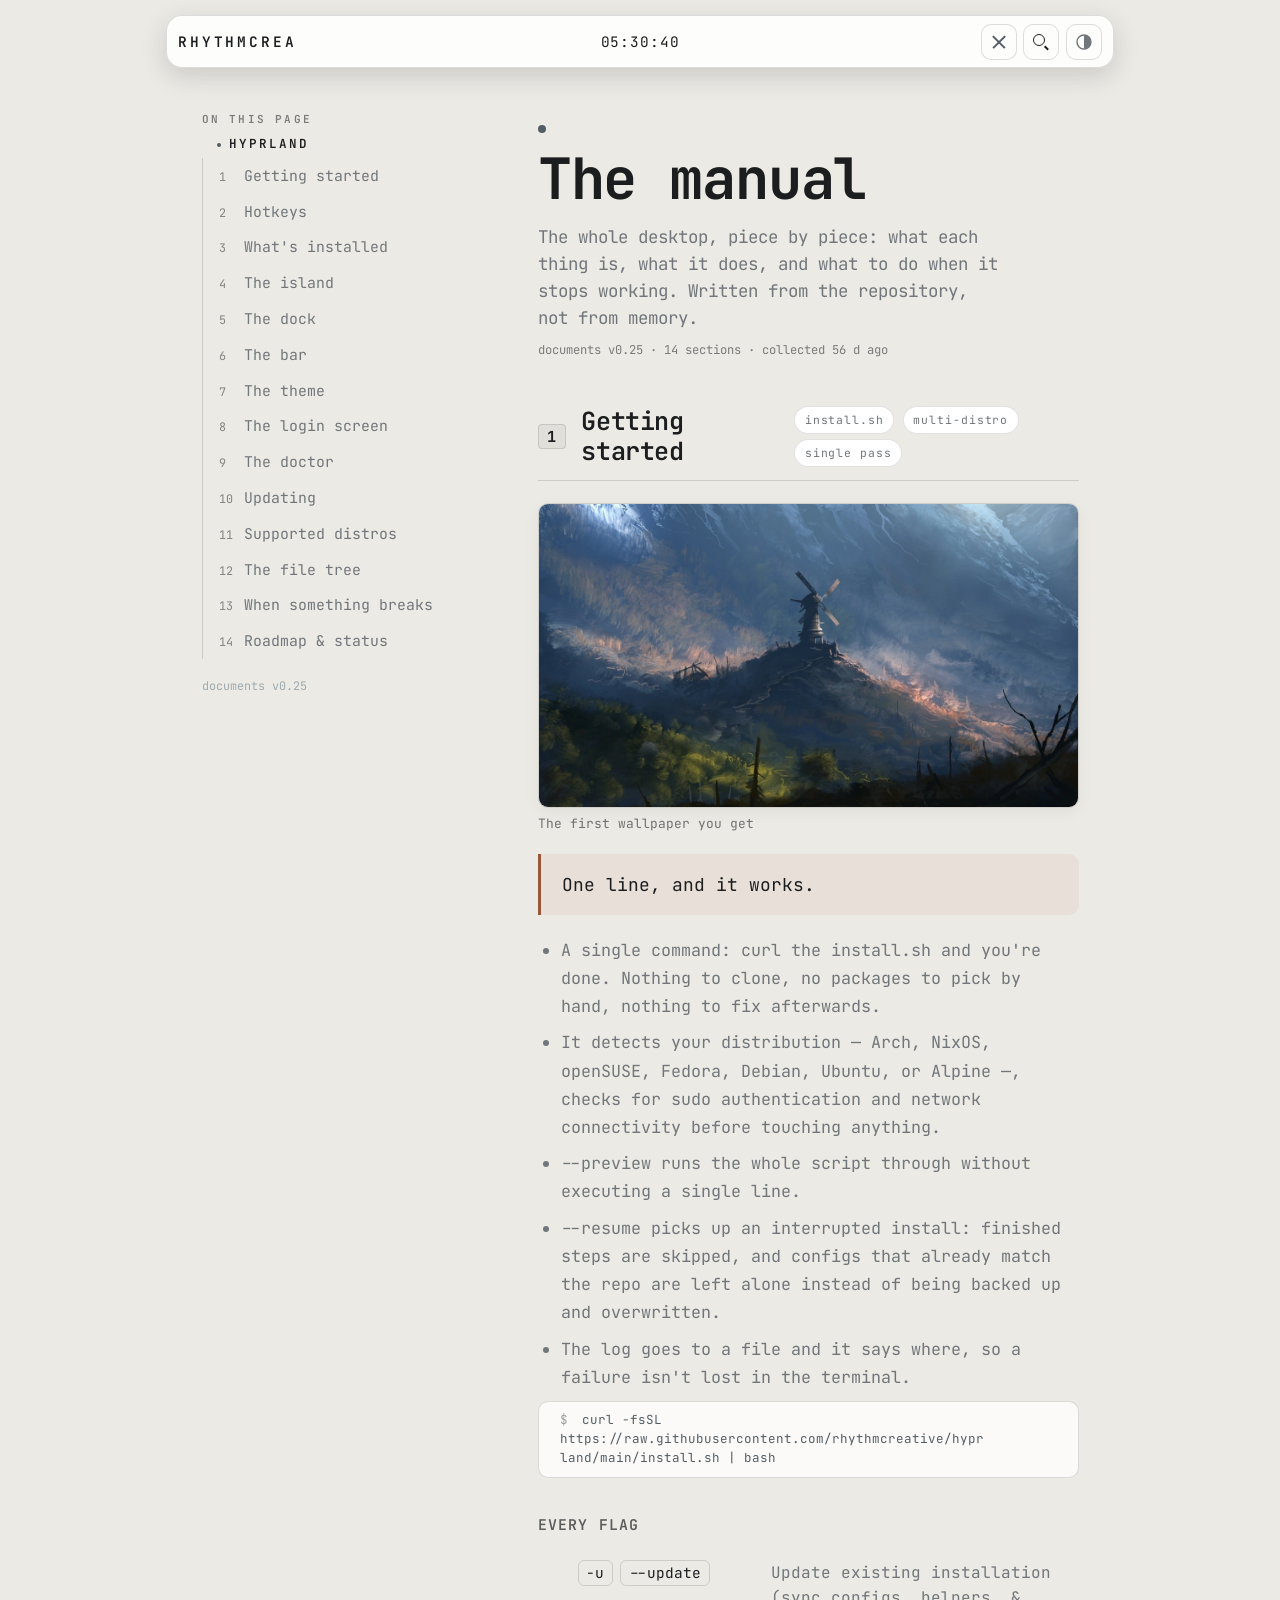
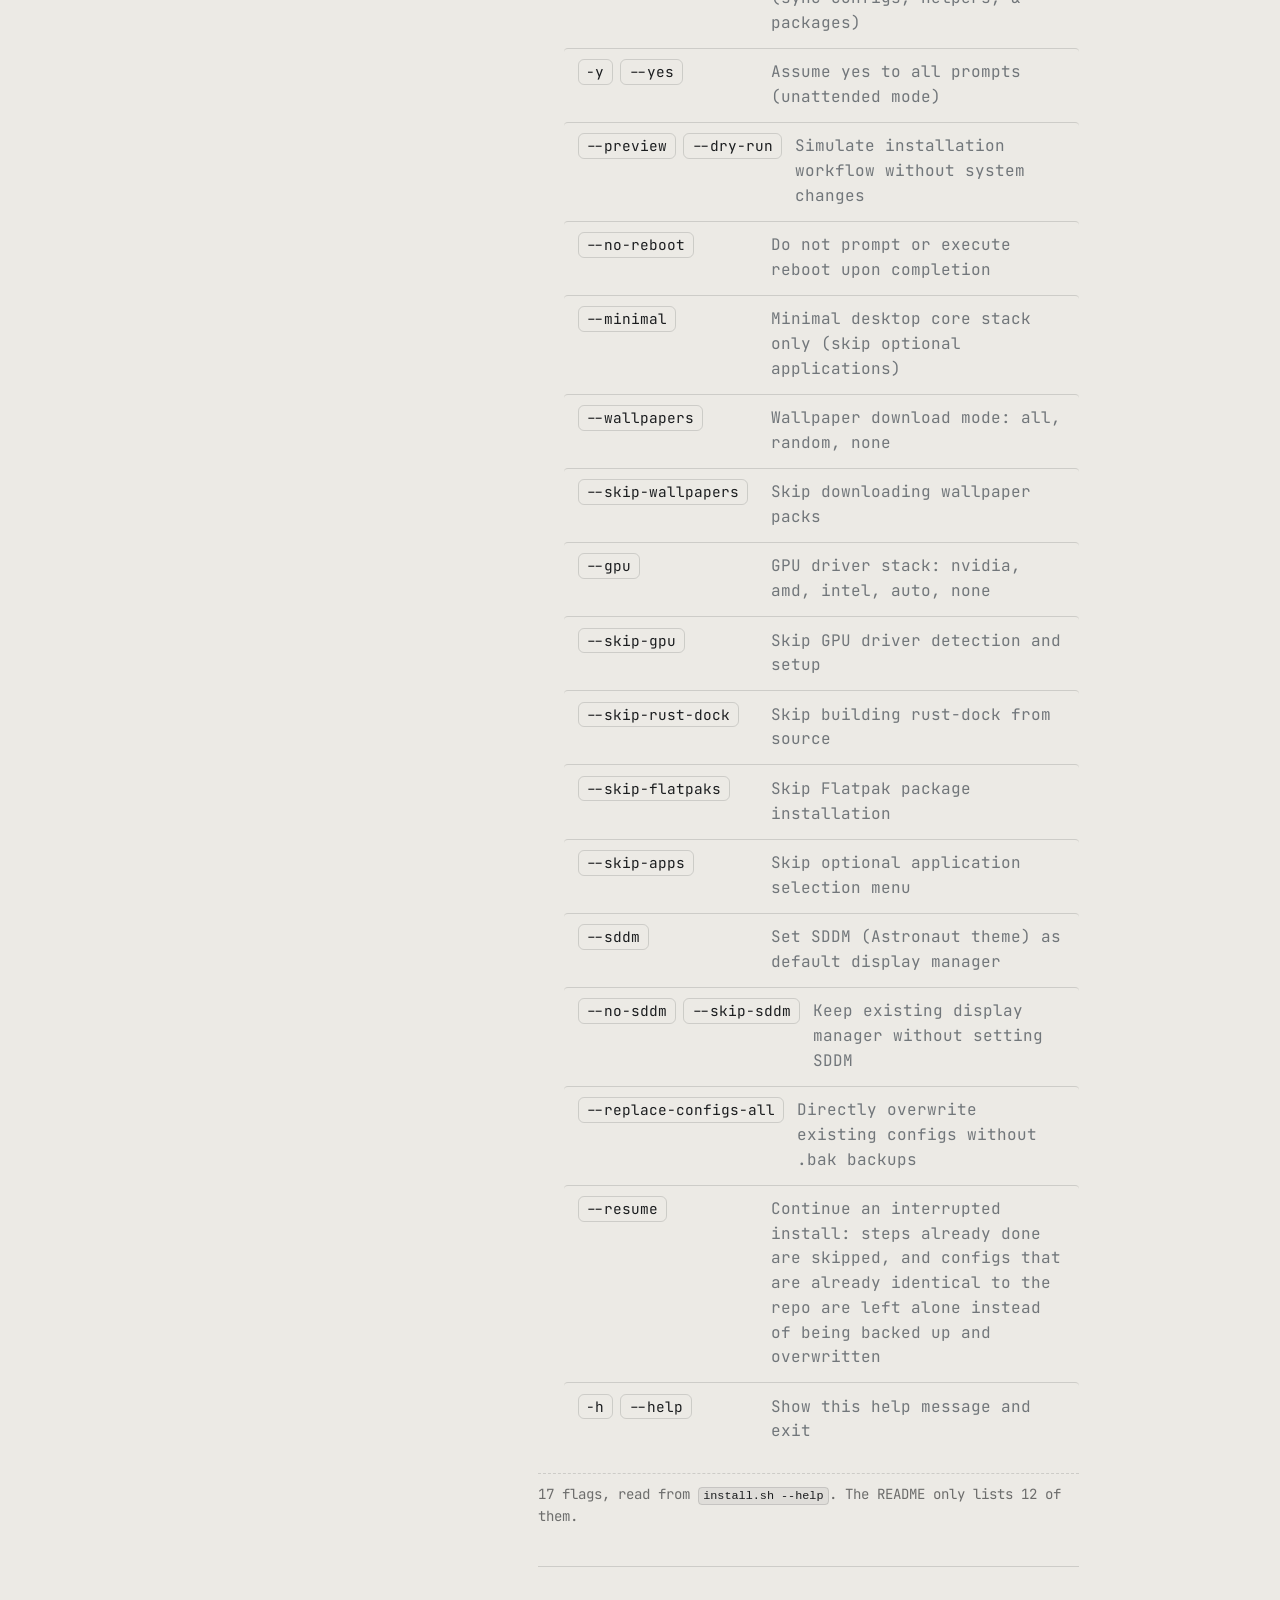
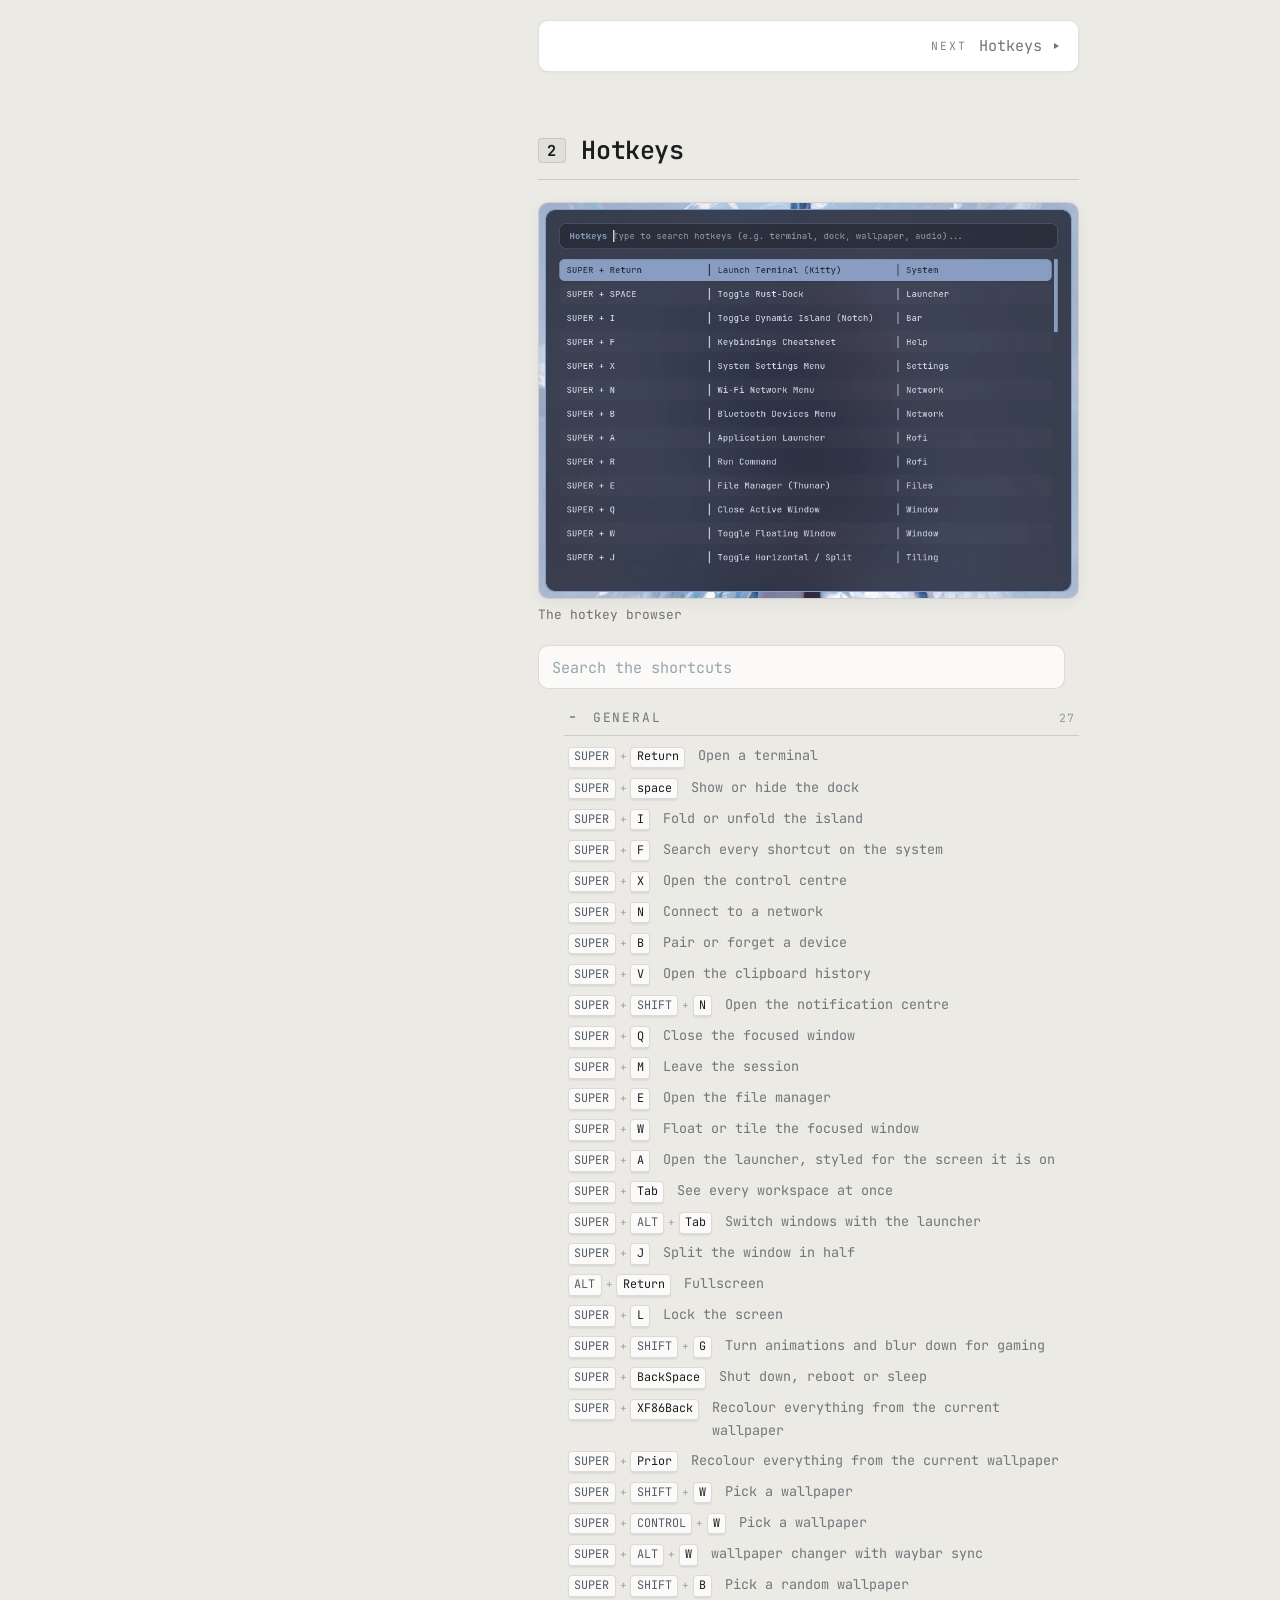
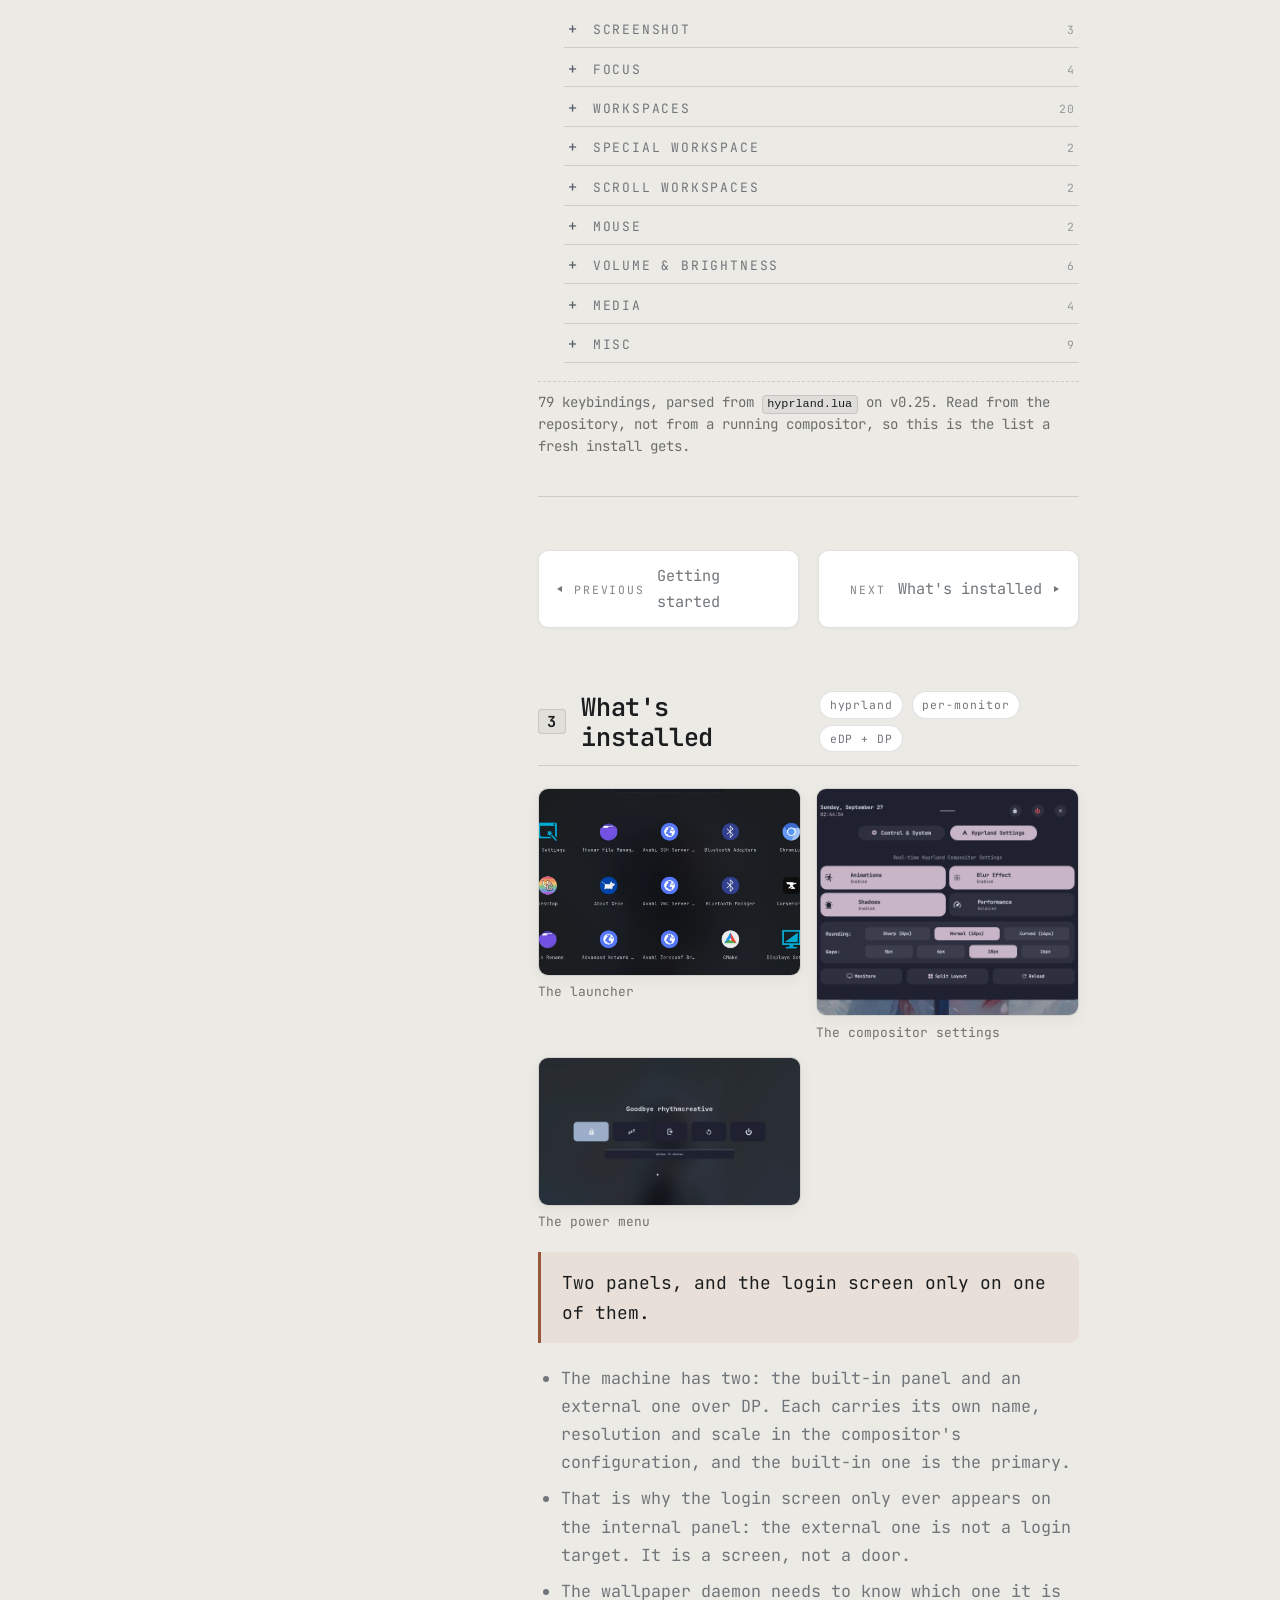
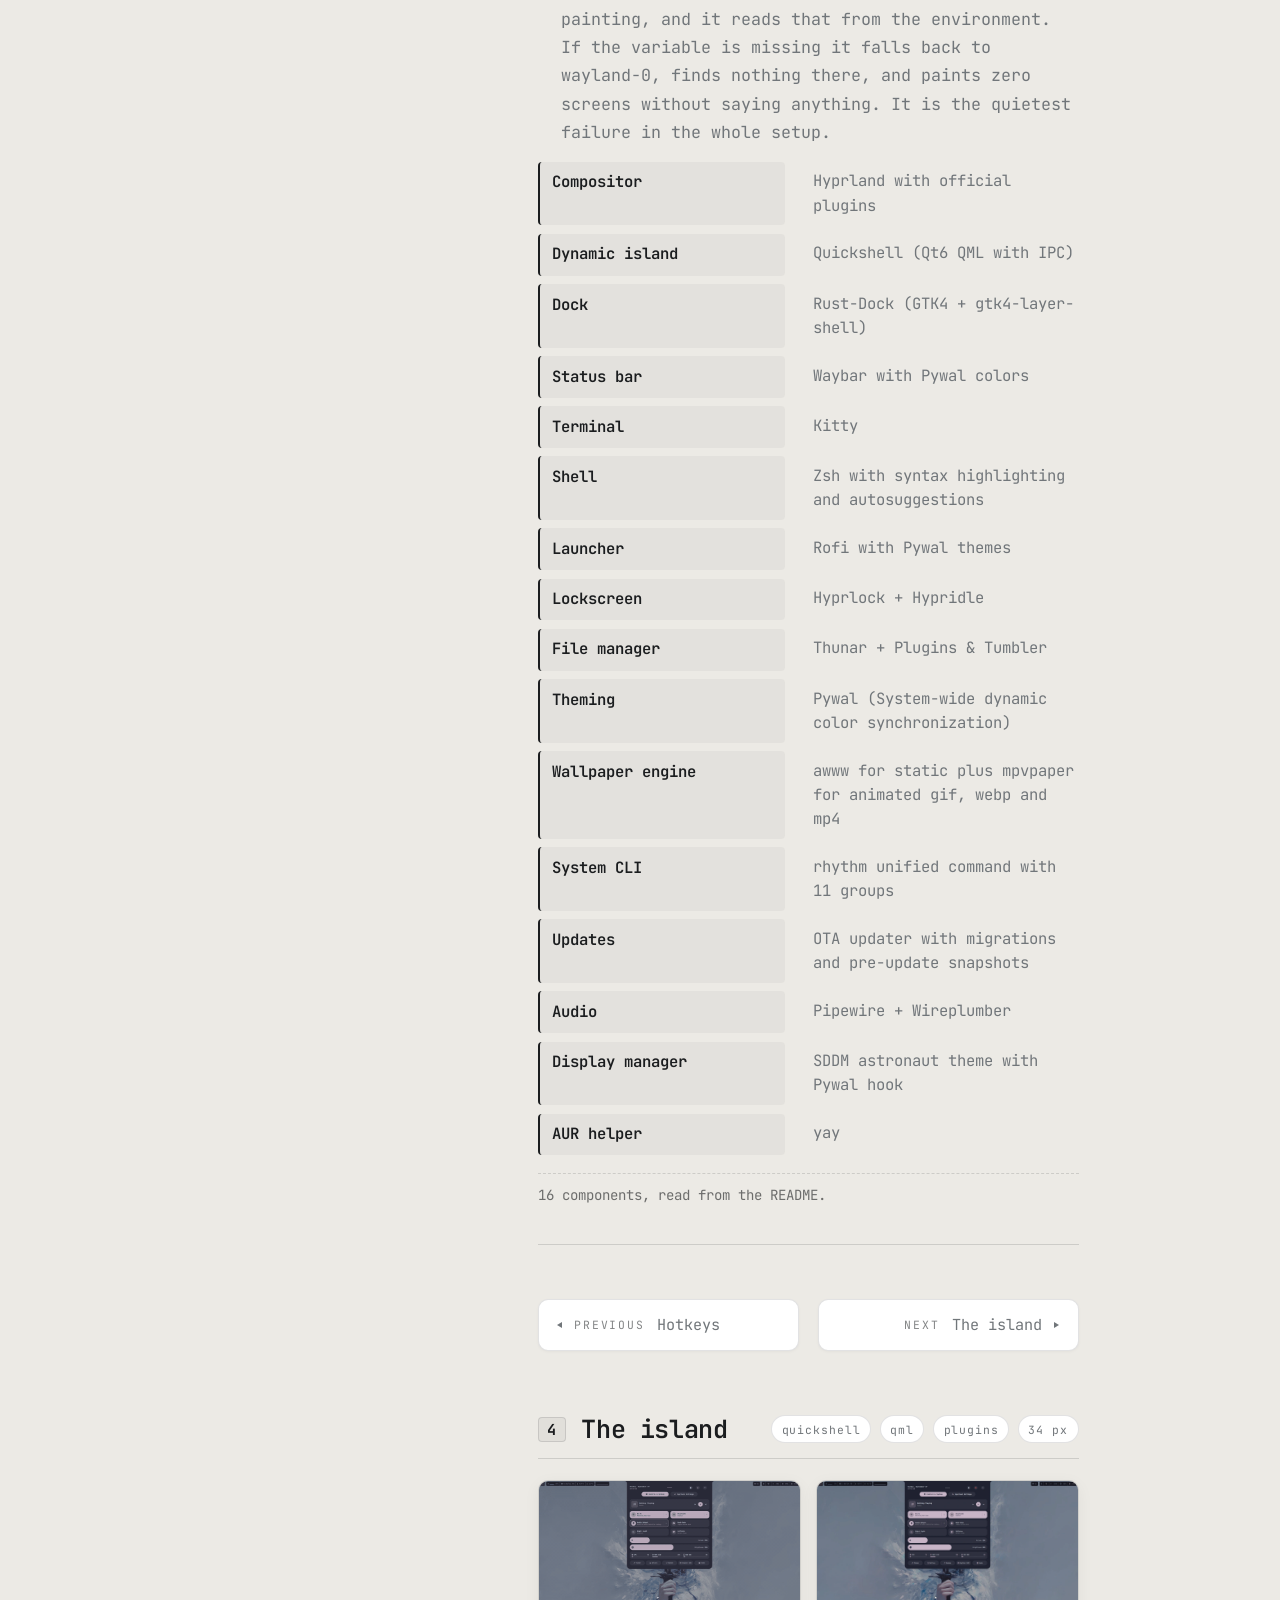
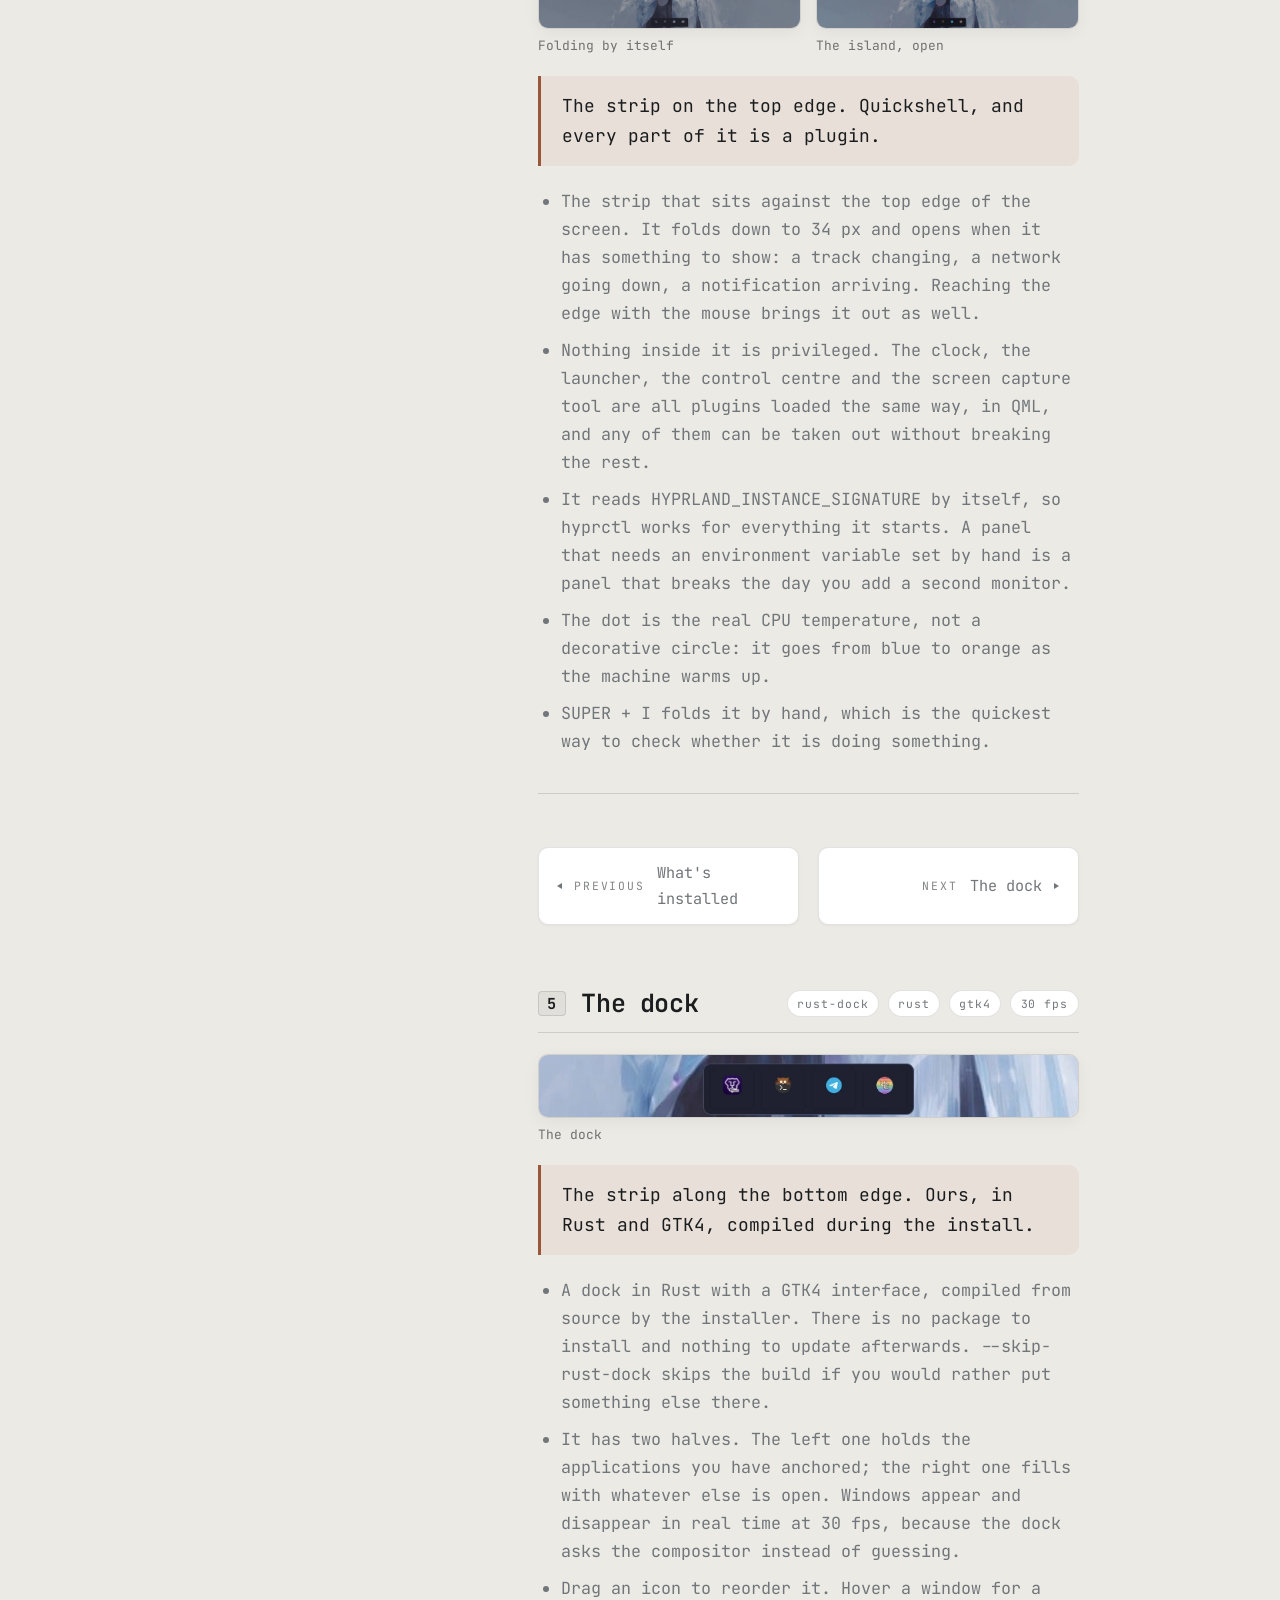
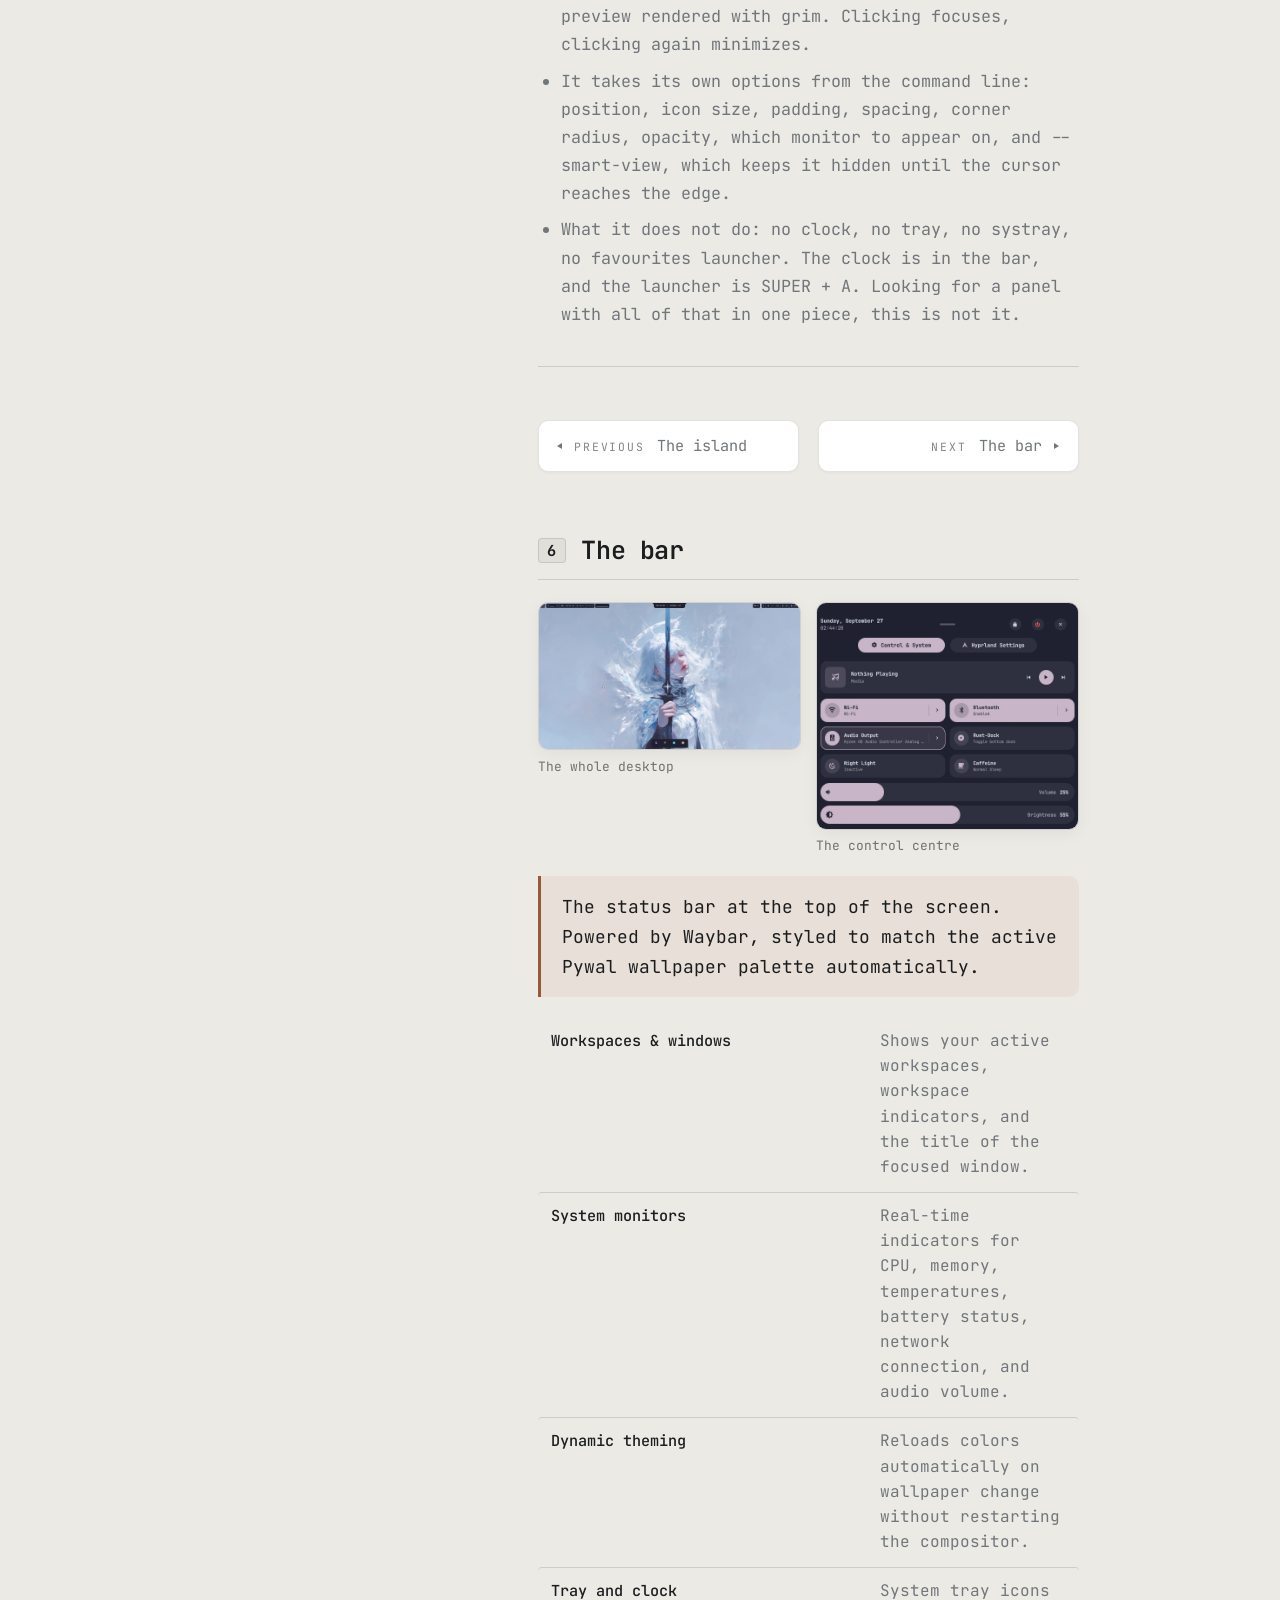
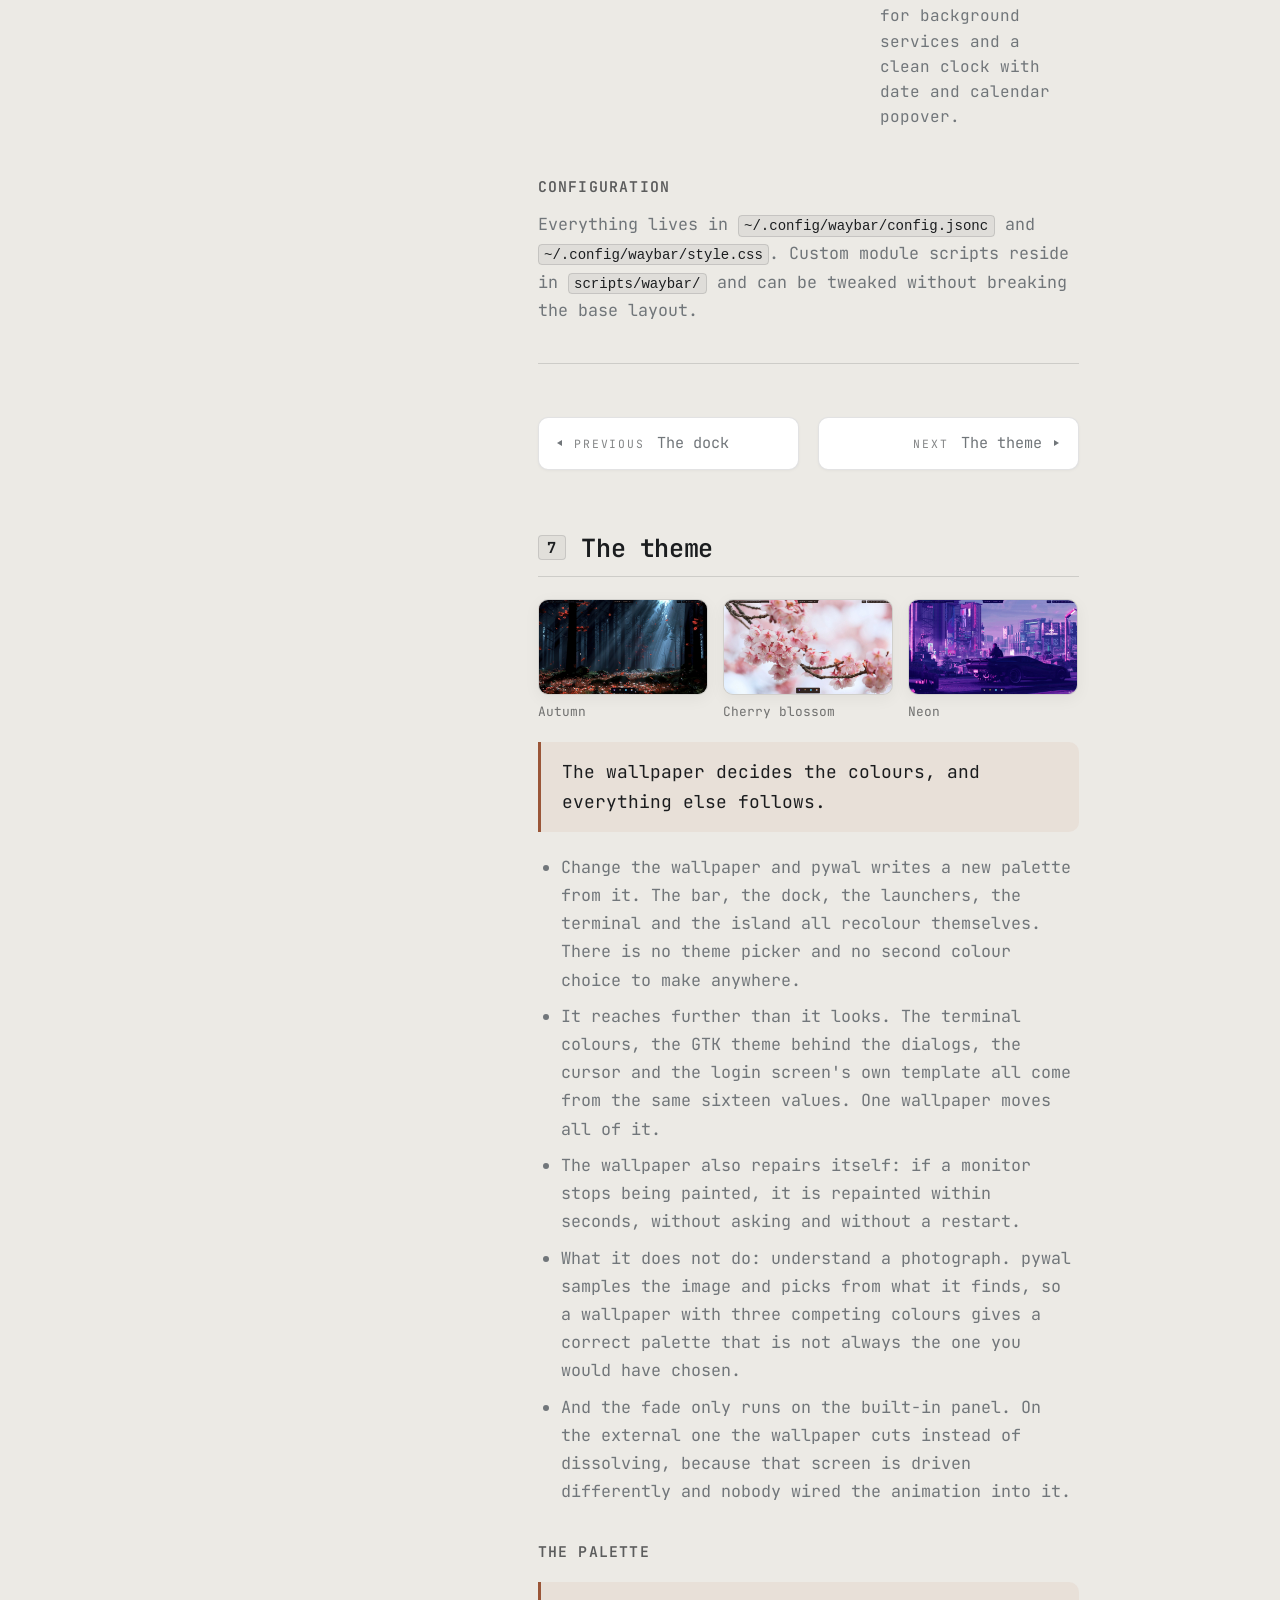
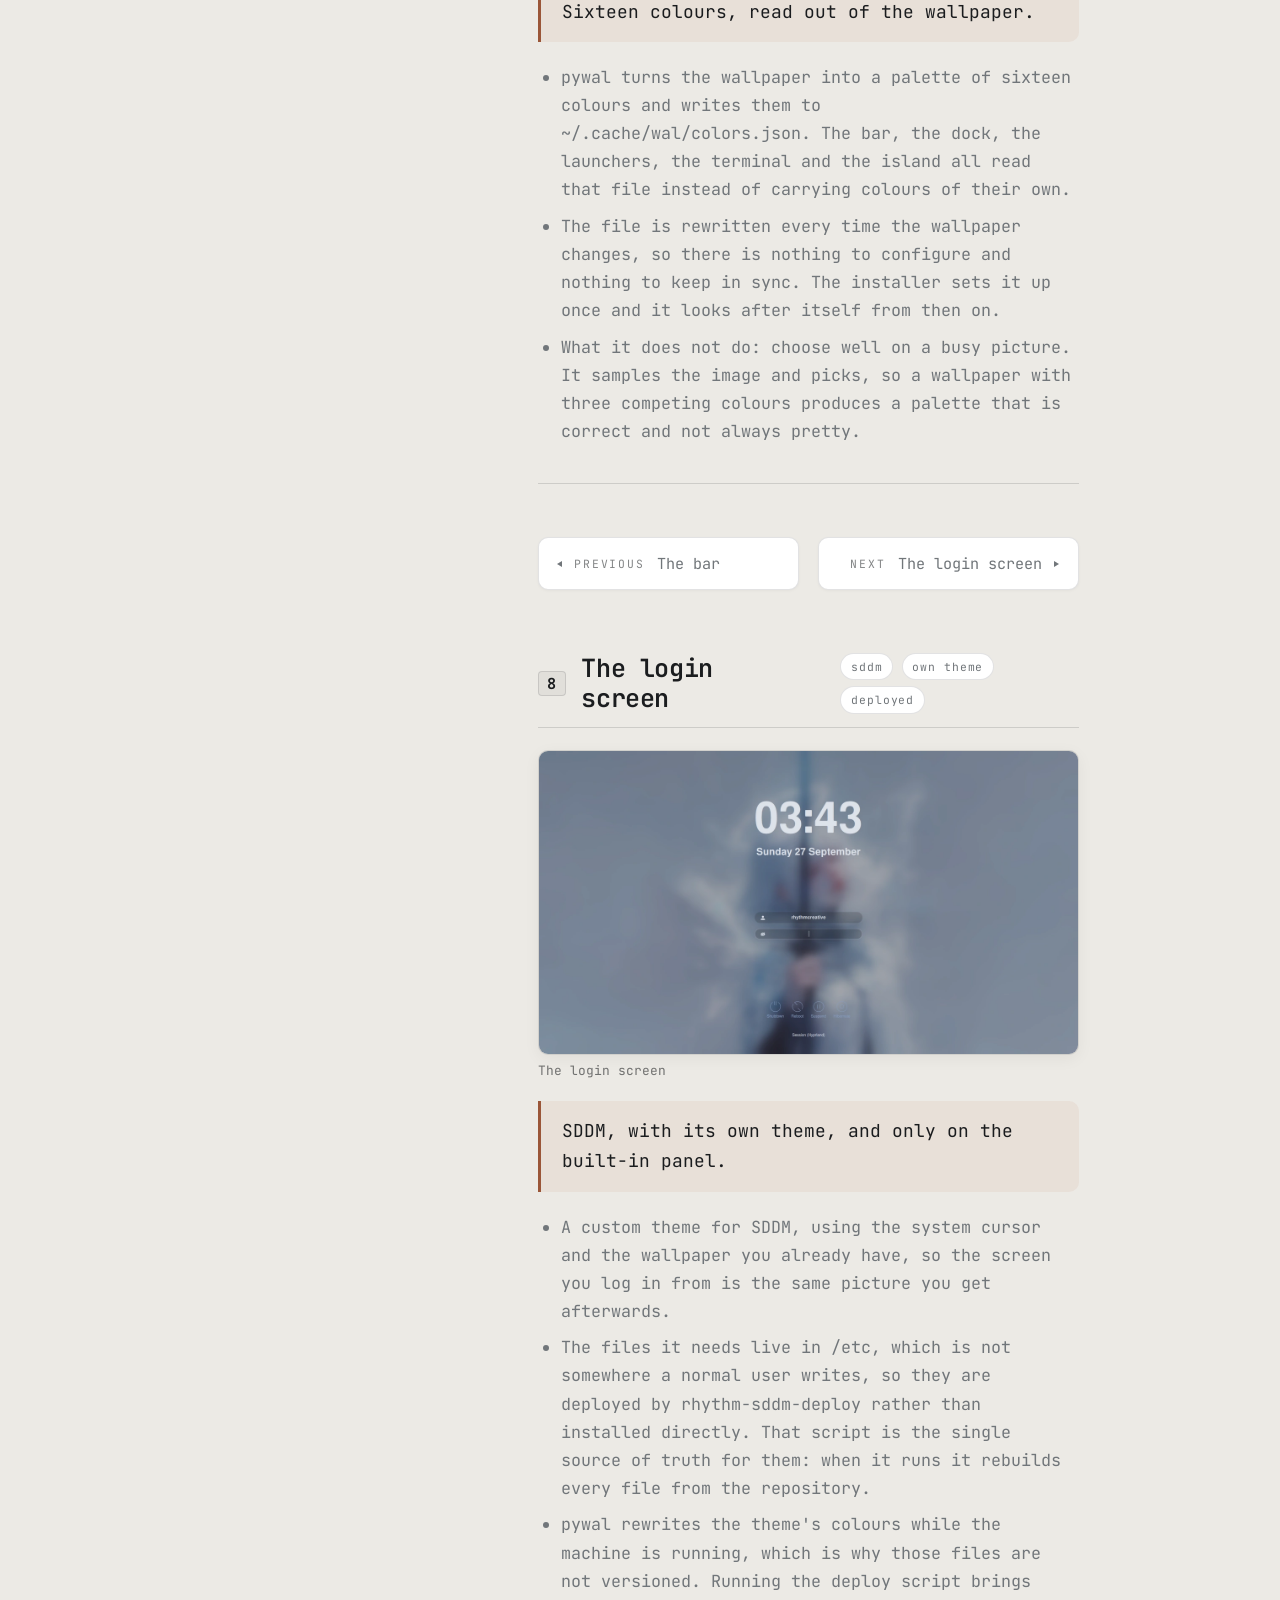
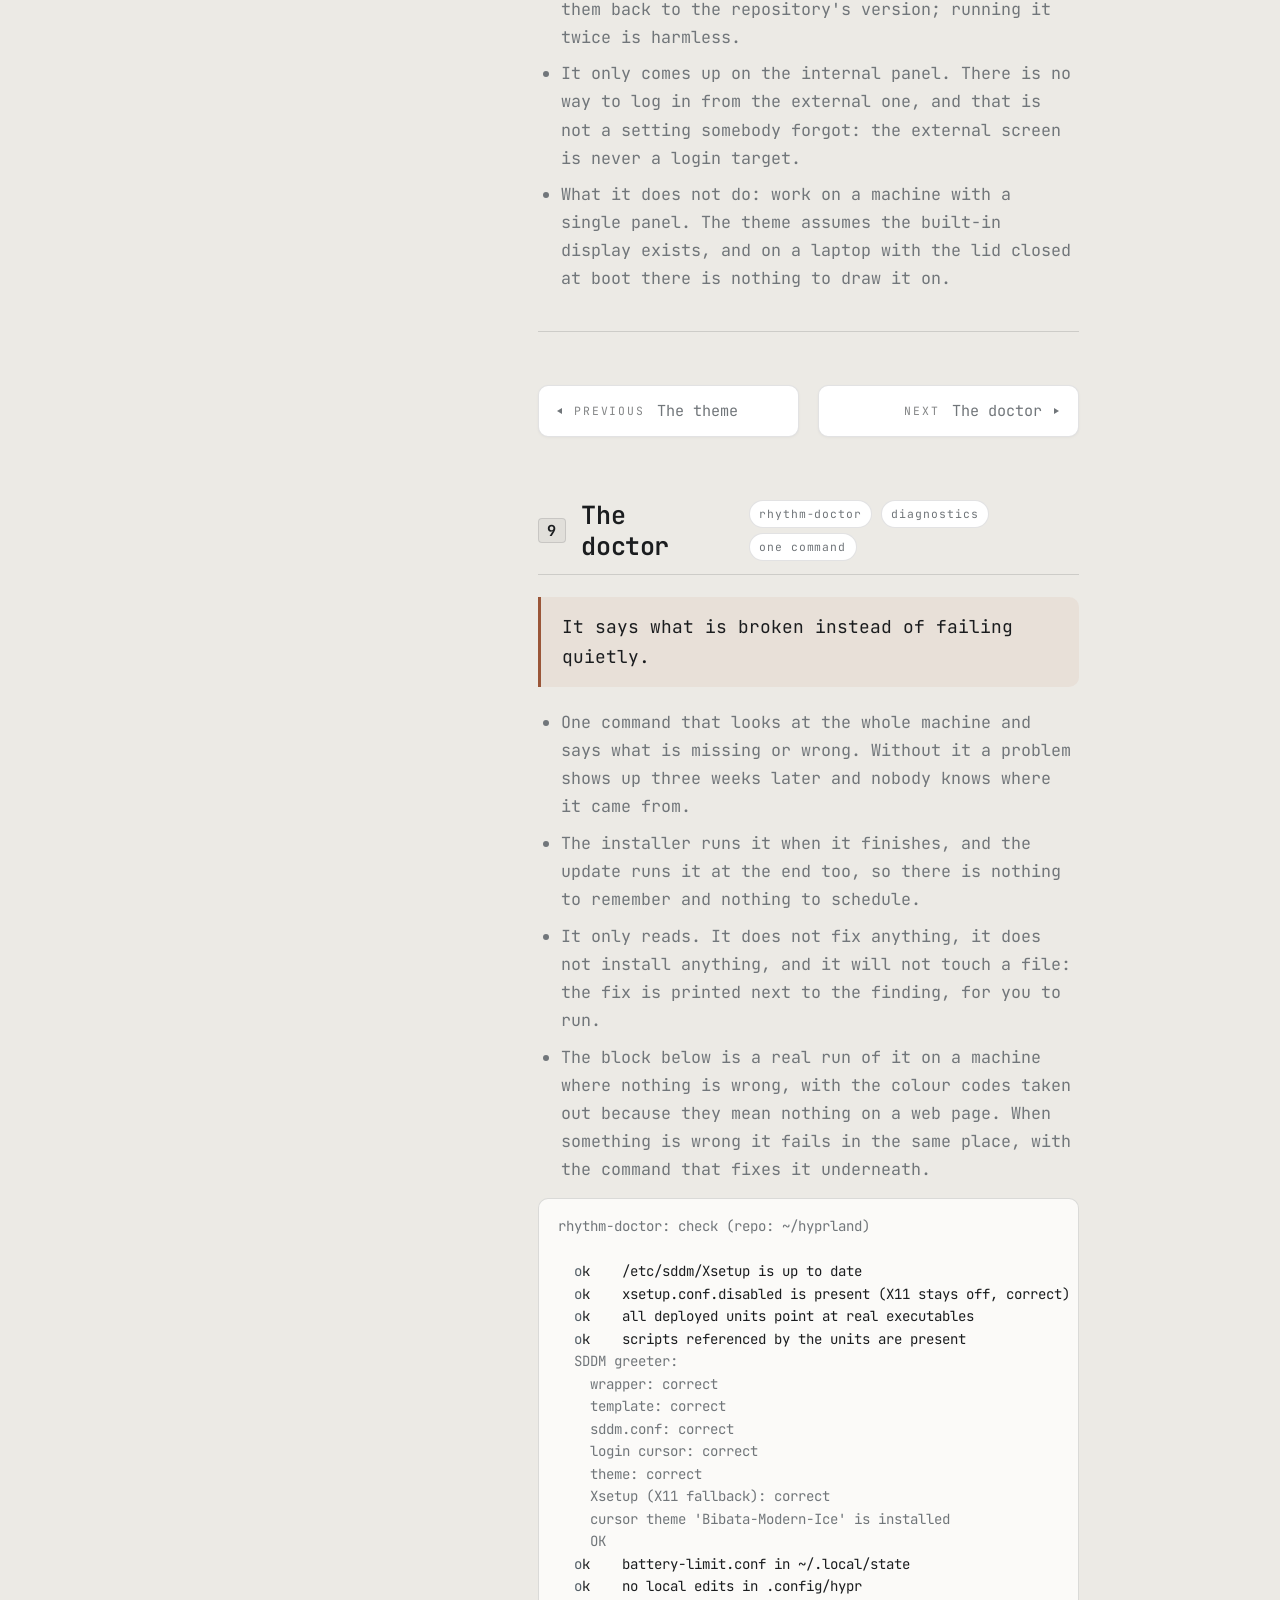
==== commit edcefe28: "Remove redundant project index card from manual page" ====
--- a/manual.html
+++ b/manual.html
@@ -217,7 +217,7 @@
 
     <!-- Las secciones las mete pintarManual() en app.js. -->
     <div id="manual">
-<div class="portada portada-una"><article class="proyecto"><h2>hyprland</h2><p class="proyecto-res">The installer, the config, and every piece of the desktop, written from the repository.</p><a class="proyecto-repo" href="https://github.com/rhythmcreative/hyprland" target="_blank" rel="noopener">rhythmcreative/hyprland</a><ol class="proyecto-subs"><li><a href="#hyprland/empezar"><i class="n">1</i>Getting started</a></li><li><a href="#hyprland/atajos"><i class="n">2</i>Hotkeys</a></li><li><a href="#hyprland/instalado"><i class="n">3</i>What&#39;s installed</a></li><li><a href="#hyprland/isla"><i class="n">4</i>The island</a></li><li><a href="#hyprland/dock"><i class="n">5</i>The dock</a></li><li><a href="#hyprland/barra"><i class="n">6</i>The bar</a></li><li><a href="#hyprland/tema"><i class="n">7</i>The theme</a></li><li><a href="#hyprland/login"><i class="n">8</i>The login screen</a></li><li><a href="#hyprland/doctor"><i class="n">9</i>The doctor</a></li><li><a href="#hyprland/actualizar"><i class="n">10</i>Updating</a></li><li><a href="#hyprland/distros"><i class="n">11</i>Supported distros</a></li><li><a href="#hyprland/arbol"><i class="n">12</i>The file tree</a></li><li><a href="#hyprland/problemas"><i class="n">13</i>When something breaks</a></li><li><a href="#hyprland/futuro"><i class="n">14</i>Roadmap &amp; status</a></li></ol></article></div><div class="bloque-proyecto" id="proy-hyprland"><section class="seccion-manual" id="hyprland/empezar"><div class="cabecera-seccion"><span class="seccion-n">1</span><h2><a class="manual-titulo-link" href="#hyprland/empezar">Getting started<span class="manual-hash" aria-hidden="true">#</span></a></h2><span class="chips"><span class="chip">install.sh</span><span class="chip">multi-distro</span><span class="chip">single pass</span></span></div><div class="figuras"><figure class="figura"><a href="assets/manual/default.webp" target="_blank" rel="noopener" title="Open the full-size image"><img src="assets/manual/default.webp" alt="The wallpaper on a fresh install, before you change anything: a painted mountain valley with a windmill on the ridge." loading="lazy" decoding="async" width="1280" height="720"></a><figcaption>The first wallpaper you get</figcaption></figure></div><p class="destacado">One line, and it works.</p><ul class="prosa"><li>A single command: curl the install.sh and you&#39;re done. Nothing to clone, no packages to pick by hand, nothing to fix afterwards.</li><li>It detects your distribution — Arch, NixOS, openSUSE, Fedora, Debian, Ubuntu, or Alpine —, checks for sudo authentication and network connectivity before touching anything.</li><li>--preview runs the whole script through without executing a single line.</li><li>--resume picks up an interrupted install: finished steps are skipped, and configs that already match the repo are left alone instead of being backed up and overwritten.</li><li>The log goes to a file and it says where, so a failure isn&#39;t lost in the terminal.</li></ul><div class="comando"><code>curl -fsSL https://raw.githubusercontent.com/rhythmcreative/hyprland/main/install.sh | bash</code><button class="copiar" type="button" data-copiar="curl -fsSL https://raw.githubusercontent.com/rhythmcreative/hyprland/main/install.sh | bash">copy</button></div><h4>Every flag</h4><div class="banderas"><div class="bandera"><span class="nombres"><code>-u</code><code>--update</code></span><span class="que">Update existing installation (sync configs, helpers, &amp; packages)</span></div><div class="bandera"><span class="nombres"><code>-y</code><code>--yes</code></span><span class="que">Assume yes to all prompts (unattended mode)</span></div><div class="bandera"><span class="nombres"><code>--preview</code><code>--dry-run</code></span><span class="que">Simulate installation workflow without system changes</span></div><div class="bandera"><span class="nombres"><code>--no-reboot</code></span><span class="que">Do not prompt or execute reboot upon completion</span></div><div class="bandera"><span class="nombres"><code>--minimal</code></span><span class="que">Minimal desktop core stack only (skip optional applications)</span></div><div class="bandera"><span class="nombres"><code>--wallpapers</code></span><span class="que">Wallpaper download mode: all, random, none</span></div><div class="bandera"><span class="nombres"><code>--skip-wallpapers</code></span><span class="que">Skip downloading wallpaper packs</span></div><div class="bandera"><span class="nombres"><code>--gpu</code></span><span class="que">GPU driver stack: nvidia, amd, intel, auto, none</span></div><div class="bandera"><span class="nombres"><code>--skip-gpu</code></span><span class="que">Skip GPU driver detection and setup</span></div><div class="bandera"><span class="nombres"><code>--skip-rust-dock</code></span><span class="que">Skip building rust-dock from source</span></div><div class="bandera"><span class="nombres"><code>--skip-flatpaks</code></span><span class="que">Skip Flatpak package installation</span></div><div class="bandera"><span class="nombres"><code>--skip-apps</code></span><span class="que">Skip optional application selection menu</span></div><div class="bandera"><span class="nombres"><code>--sddm</code></span><span class="que">Set SDDM (Astronaut theme) as default display manager</span></div><div class="bandera"><span class="nombres"><code>--no-sddm</code><code>--skip-sddm</code></span><span class="que">Keep existing display manager without setting SDDM</span></div><div class="bandera"><span class="nombres"><code>--replace-configs-all</code></span><span class="que">Directly overwrite existing configs without .bak backups</span></div><div class="bandera"><span class="nombres"><code>--resume</code></span><span class="que">Continue an interrupted install: steps already done are skipped, and configs that are already identical to the repo are left alone instead of being backed up and overwritten</span></div><div class="bandera"><span class="nombres"><code>-h</code><code>--help</code></span><span class="que">Show this help message and exit</span></div></div><p class="nota-dato">17 flags, read from <code>install.sh --help</code>. The README only lists 12 of them.</p><div class="siguientes"><a class="siguiente" href="#hyprland/atajos"><span>Next</span>Hotkeys<i aria-hidden="true"></i></a></div></section><section class="seccion-manual" id="hyprland/atajos"><div class="cabecera-seccion"><span class="seccion-n">2</span><h2><a class="manual-titulo-link" href="#hyprland/atajos">Hotkeys<span class="manual-hash" aria-hidden="true">#</span></a></h2></div><div class="figuras"><figure class="figura"><a href="assets/manual/rofi_hotkeys_crop.webp" target="_blank" rel="noopener" title="Open the full-size image"><img src="assets/manual/rofi_hotkeys_crop.webp" alt="The hotkey browser, open over the desktop, with every shortcut in the config listed and searchable." loading="lazy" decoding="async" width="900" height="660"></a><figcaption>The hotkey browser</figcaption></figure></div><div class="buscador"><input type="search" id="busca-atajos" placeholder="Search the shortcuts" autocomplete="off" spellcheck="false" aria-label="Search the keybindings"><span class="buscador-conteo" id="cuenta-atajos"></span></div><div class="atajos" id="lista-atajos"><details class="grupo-atajos" open><summary>General<span>27</span></summary><div class="filas-atajos"><div class="atajo"><span class="combo"><kbd>SUPER</kbd><i>+</i><kbd class="tecla">Return</kbd></span><span class="que">Open a terminal</span></div><div class="atajo"><span class="combo"><kbd>SUPER</kbd><i>+</i><kbd class="tecla">space</kbd></span><span class="que">Show or hide the dock</span></div><div class="atajo"><span class="combo"><kbd>SUPER</kbd><i>+</i><kbd class="tecla">I</kbd></span><span class="que">Fold or unfold the island</span></div><div class="atajo"><span class="combo"><kbd>SUPER</kbd><i>+</i><kbd class="tecla">F</kbd></span><span class="que">Search every shortcut on the system</span></div><div class="atajo"><span class="combo"><kbd>SUPER</kbd><i>+</i><kbd class="tecla">X</kbd></span><span class="que">Open the control centre</span></div><div class="atajo"><span class="combo"><kbd>SUPER</kbd><i>+</i><kbd class="tecla">N</kbd></span><span class="que">Connect to a network</span></div><div class="atajo"><span class="combo"><kbd>SUPER</kbd><i>+</i><kbd class="tecla">B</kbd></span><span class="que">Pair or forget a device</span></div><div class="atajo"><span class="combo"><kbd>SUPER</kbd><i>+</i><kbd class="tecla">V</kbd></span><span class="que">Open the clipboard history</span></div><div class="atajo"><span class="combo"><kbd>SUPER</kbd><i>+</i><kbd>SHIFT</kbd><i>+</i><kbd class="tecla">N</kbd></span><span class="que">Open the notification centre</span></div><div class="atajo"><span class="combo"><kbd>SUPER</kbd><i>+</i><kbd class="tecla">Q</kbd></span><span class="que">Close the focused window</span></div><div class="atajo"><span class="combo"><kbd>SUPER</kbd><i>+</i><kbd class="tecla">M</kbd></span><span class="que">Leave the session</span></div><div class="atajo"><span class="combo"><kbd>SUPER</kbd><i>+</i><kbd class="tecla">E</kbd></span><span class="que">Open the file manager</span></div><div class="atajo"><span class="combo"><kbd>SUPER</kbd><i>+</i><kbd class="tecla">W</kbd></span><span class="que">Float or tile the focused window</span></div><div class="atajo"><span class="combo"><kbd>SUPER</kbd><i>+</i><kbd class="tecla">A</kbd></span><span class="que">Open the launcher, styled for the screen it is on</span></div><div class="atajo"><span class="combo"><kbd>SUPER</kbd><i>+</i><kbd class="tecla">Tab</kbd></span><span class="que">See every workspace at once</span></div><div class="atajo"><span class="combo"><kbd>SUPER</kbd><i>+</i><kbd>ALT</kbd><i>+</i><kbd class="tecla">Tab</kbd></span><span class="que">Switch windows with the launcher</span></div><div class="atajo"><span class="combo"><kbd>SUPER</kbd><i>+</i><kbd class="tecla">J</kbd></span><span class="que">Split the window in half</span></div><div class="atajo"><span class="combo"><kbd>ALT</kbd><i>+</i><kbd class="tecla">Return</kbd></span><span class="que">Fullscreen</span></div><div class="atajo"><span class="combo"><kbd>SUPER</kbd><i>+</i><kbd class="tecla">L</kbd></span><span class="que">Lock the screen</span></div><div class="atajo"><span class="combo"><kbd>SUPER</kbd><i>+</i><kbd>SHIFT</kbd><i>+</i><kbd class="tecla">G</kbd></span><span class="que">Turn animations and blur down for gaming</span></div><div class="atajo"><span class="combo"><kbd>SUPER</kbd><i>+</i><kbd class="tecla">BackSpace</kbd></span><span class="que">Shut down, reboot or sleep</span></div><div class="atajo"><span class="combo"><kbd>SUPER</kbd><i>+</i><kbd class="tecla">XF86Back</kbd></span><span class="que">Recolour everything from the current wallpaper</span></div><div class="atajo"><span class="combo"><kbd>SUPER</kbd><i>+</i><kbd class="tecla">Prior</kbd></span><span class="que">Recolour everything from the current wallpaper</span></div><div class="atajo"><span class="combo"><kbd>SUPER</kbd><i>+</i><kbd>SHIFT</kbd><i>+</i><kbd class="tecla">W</kbd></span><span class="que">Pick a wallpaper</span></div><div class="atajo"><span class="combo"><kbd>SUPER</kbd><i>+</i><kbd>CONTROL</kbd><i>+</i><kbd class="tecla">W</kbd></span><span class="que">Pick a wallpaper</span></div><div class="atajo"><span class="combo"><kbd>SUPER</kbd><i>+</i><kbd>ALT</kbd><i>+</i><kbd class="tecla">W</kbd></span><span class="que">wallpaper changer with waybar sync</span></div><div class="atajo"><span class="combo"><kbd>SUPER</kbd><i>+</i><kbd>SHIFT</kbd><i>+</i><kbd class="tecla">B</kbd></span><span class="que">Pick a random wallpaper</span></div></div></details><details class="grupo-atajos"><summary>Screenshot<span>3</span></summary><div class="filas-atajos"><div class="atajo"><span class="combo"><kbd>SUPER</kbd><i>+</i><kbd class="tecla">P</kbd></span><span class="que">Screenshot of a part of the screen: drag out the area with the mouse and it opens in the editor. There is no full-screen one</span></div><div class="atajo"><span class="combo"><kbd>SUPER</kbd><i>+</i><kbd>SHIFT</kbd><i>+</i><kbd class="tecla">P</kbd></span><span class="que">Pick a colour off the screen and copy its hex</span></div><div class="atajo"><span class="combo"><kbd>SUPER</kbd><i>+</i><kbd>SHIFT</kbd><i>+</i><kbd class="tecla">Print</kbd></span><span class="que">Screenshot of a part of the screen: drag out the area with the mouse and it opens in the editor. There is no full-screen one</span></div></div></details><details class="grupo-atajos"><summary>Focus<span>4</span></summary><div class="filas-atajos"><div class="atajo"><span class="combo"><kbd>SUPER</kbd><i>+</i><kbd class="tecla">left</kbd></span><span class="que">Move focus to the window on the left</span></div><div class="atajo"><span class="combo"><kbd>SUPER</kbd><i>+</i><kbd class="tecla">right</kbd></span><span class="que">Move focus to the window on the right</span></div><div class="atajo"><span class="combo"><kbd>SUPER</kbd><i>+</i><kbd class="tecla">up</kbd></span><span class="que">Move focus to the window above</span></div><div class="atajo"><span class="combo"><kbd>SUPER</kbd><i>+</i><kbd class="tecla">down</kbd></span><span class="que">Move focus to the window below</span></div></div></details><details class="grupo-atajos"><summary>Workspaces<span>20</span></summary><div class="filas-atajos"><div class="atajo"><span class="combo"><kbd>SUPER</kbd><i>+</i><kbd class="tecla">1</kbd></span><span class="que">Go to workspace 1</span></div><div class="atajo"><span class="combo"><kbd>SUPER</kbd><i>+</i><kbd class="tecla">2</kbd></span><span class="que">Go to workspace 2</span></div><div class="atajo"><span class="combo"><kbd>SUPER</kbd><i>+</i><kbd class="tecla">3</kbd></span><span class="que">Go to workspace 3</span></div><div class="atajo"><span class="combo"><kbd>SUPER</kbd><i>+</i><kbd class="tecla">4</kbd></span><span class="que">Go to workspace 4</span></div><div class="atajo"><span class="combo"><kbd>SUPER</kbd><i>+</i><kbd class="tecla">5</kbd></span><span class="que">Go to workspace 5</span></div><div class="atajo"><span class="combo"><kbd>SUPER</kbd><i>+</i><kbd class="tecla">6</kbd></span><span class="que">Go to workspace 6</span></div><div class="atajo"><span class="combo"><kbd>SUPER</kbd><i>+</i><kbd class="tecla">7</kbd></span><span class="que">Go to workspace 7</span></div><div class="atajo"><span class="combo"><kbd>SUPER</kbd><i>+</i><kbd class="tecla">8</kbd></span><span class="que">Go to workspace 8</span></div><div class="atajo"><span class="combo"><kbd>SUPER</kbd><i>+</i><kbd class="tecla">9</kbd></span><span class="que">Go to workspace 9</span></div><div class="atajo"><span class="combo"><kbd>SUPER</kbd><i>+</i><kbd class="tecla">0</kbd></span><span class="que">Go to workspace 0</span></div><div class="atajo"><span class="combo"><kbd>SUPER</kbd><i>+</i><kbd>SHIFT</kbd><i>+</i><kbd class="tecla">1</kbd></span><span class="que">Send the window to workspace 1</span></div><div class="atajo"><span class="combo"><kbd>SUPER</kbd><i>+</i><kbd>SHIFT</kbd><i>+</i><kbd class="tecla">2</kbd></span><span class="que">Send the window to workspace 2</span></div><div class="atajo"><span class="combo"><kbd>SUPER</kbd><i>+</i><kbd>SHIFT</kbd><i>+</i><kbd class="tecla">3</kbd></span><span class="que">Send the window to workspace 3</span></div><div class="atajo"><span class="combo"><kbd>SUPER</kbd><i>+</i><kbd>SHIFT</kbd><i>+</i><kbd class="tecla">4</kbd></span><span class="que">Send the window to workspace 4</span></div><div class="atajo"><span class="combo"><kbd>SUPER</kbd><i>+</i><kbd>SHIFT</kbd><i>+</i><kbd class="tecla">5</kbd></span><span class="que">Send the window to workspace 5</span></div><div class="atajo"><span class="combo"><kbd>SUPER</kbd><i>+</i><kbd>SHIFT</kbd><i>+</i><kbd class="tecla">6</kbd></span><span class="que">Send the window to workspace 6</span></div><div class="atajo"><span class="combo"><kbd>SUPER</kbd><i>+</i><kbd>SHIFT</kbd><i>+</i><kbd class="tecla">7</kbd></span><span class="que">Send the window to workspace 7</span></div><div class="atajo"><span class="combo"><kbd>SUPER</kbd><i>+</i><kbd>SHIFT</kbd><i>+</i><kbd class="tecla">8</kbd></span><span class="que">Send the window to workspace 8</span></div><div class="atajo"><span class="combo"><kbd>SUPER</kbd><i>+</i><kbd>SHIFT</kbd><i>+</i><kbd class="tecla">9</kbd></span><span class="que">Send the window to workspace 9</span></div><div class="atajo"><span class="combo"><kbd>SUPER</kbd><i>+</i><kbd>SHIFT</kbd><i>+</i><kbd class="tecla">0</kbd></span><span class="que">Send the window to workspace 0</span></div></div></details><details class="grupo-atajos"><summary>Special workspace<span>2</span></summary><div class="filas-atajos"><div class="atajo"><span class="combo"><kbd>SUPER</kbd><i>+</i><kbd class="tecla">S</kbd></span><span class="que">Open the scratchpad</span></div><div class="atajo"><span class="combo"><kbd>SUPER</kbd><i>+</i><kbd>SHIFT</kbd><i>+</i><kbd class="tecla">S</kbd></span><span class="que">Send the window to the scratchpad</span></div></div></details><details class="grupo-atajos"><summary>Scroll workspaces<span>2</span></summary><div class="filas-atajos"><div class="atajo"><span class="combo"><kbd>SUPER</kbd><i>+</i><kbd class="tecla">mouse_down</kbd></span><span class="que">Next workspace, on the wheel</span><span class="candado" title="mouse button">mouse</span></div><div class="atajo"><span class="combo"><kbd>SUPER</kbd><i>+</i><kbd class="tecla">mouse_up</kbd></span><span class="que">Previous workspace, on the wheel</span><span class="candado" title="mouse button">mouse</span></div></div></details><details class="grupo-atajos"><summary>Mouse<span>2</span></summary><div class="filas-atajos"><div class="atajo"><span class="combo"><kbd>SUPER</kbd><i>+</i><kbd class="tecla">left button</kbd></span><span class="que">Drag the window around</span><span class="candado" title="mouse button">mouse</span></div><div class="atajo"><span class="combo"><kbd>SUPER</kbd><i>+</i><kbd class="tecla">right button</kbd></span><span class="que">Drag the window&#39;s edge to resize it</span><span class="candado" title="mouse button">mouse</span></div></div></details><details class="grupo-atajos"><summary>Volume &amp; brightness<span>6</span></summary><div class="filas-atajos"><div class="atajo"><span class="combo"><kbd class="tecla">XF86AudioRaiseVolume</kbd></span><span class="que">Volume up, in steps</span><span class="candado" title="works while the screen is locked">locked</span></div><div class="atajo"><span class="combo"><kbd class="tecla">XF86AudioLowerVolume</kbd></span><span class="que">Volume down, in steps</span><span class="candado" title="works while the screen is locked">locked</span></div><div class="atajo"><span class="combo"><kbd class="tecla">XF86AudioMute</kbd></span><span class="que">Mute</span><span class="candado" title="works while the screen is locked">locked</span></div><div class="atajo"><span class="combo"><kbd class="tecla">XF86AudioMicMute</kbd></span><span class="que">Mute the microphone</span><span class="candado" title="works while the screen is locked">locked</span></div><div class="atajo"><span class="combo"><kbd class="tecla">XF86MonBrightnessUp</kbd></span><span class="que">Brighter</span><span class="candado" title="works while the screen is locked">locked</span></div><div class="atajo"><span class="combo"><kbd class="tecla">XF86MonBrightnessDown</kbd></span><span class="que">Dimmer</span><span class="candado" title="works while the screen is locked">locked</span></div></div></details><details class="grupo-atajos"><summary>Media<span>4</span></summary><div class="filas-atajos"><div class="atajo"><span class="combo"><kbd class="tecla">XF86AudioNext</kbd></span><span class="que">Next track</span><span class="candado" title="works while the screen is locked">locked</span></div><div class="atajo"><span class="combo"><kbd class="tecla">XF86AudioPause</kbd></span><span class="que">Play or pause</span><span class="candado" title="works while the screen is locked">locked</span></div><div class="atajo"><span class="combo"><kbd class="tecla">XF86AudioPlay</kbd></span><span class="que">Play or pause</span><span class="candado" title="works while the screen is locked">locked</span></div><div class="atajo"><span class="combo"><kbd class="tecla">XF86AudioPrev</kbd></span><span class="que">Previous track</span><span class="candado" title="works while the screen is locked">locked</span></div></div></details><details class="grupo-atajos"><summary>Misc<span>9</span></summary><div class="filas-atajos"><div class="atajo"><span class="combo"><kbd class="tecla">F10</kbd></span><span class="que">Turn Bluetooth on or off</span></div><div class="atajo"><span class="combo"><kbd>SUPER</kbd><i>+</i><kbd class="tecla">K</kbd></span><span class="que">Switch the keyboard layout</span></div><div class="atajo"><span class="combo"><kbd>SUPER</kbd><i>+</i><kbd>ALT</kbd><i>+</i><kbd class="tecla">K</kbd></span><span class="que">Send the screen to a TV or another monitor</span></div><div class="atajo"><span class="combo"><kbd class="tecla">F11</kbd></span><span class="que">Volume down</span></div><div class="atajo"><span class="combo"><kbd class="tecla">F12</kbd></span><span class="que">Volume up</span></div><div class="atajo"><span class="combo"><kbd class="tecla">XF86KbdBrightnessDown</kbd></span><span class="que">Dim the keyboard</span></div><div class="atajo"><span class="combo"><kbd class="tecla">XF86KbdBrightnessUp</kbd></span><span class="que">Brighten the keyboard</span></div><div class="atajo"><span class="combo"><kbd>SUPER</kbd><i>+</i><kbd class="tecla">Z</kbd></span><span class="que">Switch the power profile</span></div><div class="atajo"><span class="combo"><kbd>SUPER</kbd><i>+</i><kbd>CONTROL</kbd><i>+</i><kbd class="tecla">D</kbd></span><span class="que">Silence notifications, keep the history</span><span class="candado" title="works while the screen is locked">locked</span></div></div></details></div><p class="nota-dato">79 keybindings, parsed from <code>hyprland.lua</code> on v0.25. Read from the repository, not from a running compositor, so this is the list a fresh install gets.</p><div class="siguientes"><a class="siguiente anterior" href="#hyprland/empezar"><i aria-hidden="true"></i><span>Previous</span>Getting started</a><a class="siguiente" href="#hyprland/instalado"><span>Next</span>What&#39;s installed<i aria-hidden="true"></i></a></div></section><section class="seccion-manual" id="hyprland/instalado"><div class="cabecera-seccion"><span class="seccion-n">3</span><h2><a class="manual-titulo-link" href="#hyprland/instalado">What&#39;s installed<span class="manual-hash" aria-hidden="true">#</span></a></h2><span class="chips"><span class="chip">hyprland</span><span class="chip">per-monitor</span><span class="chip">eDP + DP</span></span></div><div class="figuras figuras-varias"><figure class="figura"><a href="assets/manual/rofi_launcher_crop.webp" target="_blank" rel="noopener" title="Open the full-size image"><img src="assets/manual/rofi_launcher_crop.webp" alt="The application launcher as a grid of icons: the file manager, the network tools, bluetooth, and the browsers, side by side." loading="lazy" decoding="async" width="900" height="640"></a><figcaption>The launcher</figcaption></figure><figure class="figura"><a href="assets/manual/hyprland_settings_crop.webp" target="_blank" rel="noopener" title="Open the full-size image"><img src="assets/manual/hyprland_settings_crop.webp" alt="The compositor settings, live: animations, blur, shadows, performance, corner rounding and gaps, plus the monitor layout. These are the knobs that decide how a window looks." loading="lazy" decoding="async" width="600" height="520"></a><figcaption>The compositor settings</figcaption></figure><figure class="figura"><a href="assets/manual/powermenu.webp" target="_blank" rel="noopener" title="Open the full-size image"><img src="assets/manual/powermenu.webp" alt="The power menu: lock, suspend, log out, restart or shut down, with a countdown underneath before it acts on any of them." loading="lazy" decoding="async" width="1280" height="720"></a><figcaption>The power menu</figcaption></figure></div><p class="destacado">Two panels, and the login screen only on one of them.</p><ul class="prosa"><li>The machine has two: the built-in panel and an external one over DP. Each carries its own name, resolution and scale in the compositor&#39;s configuration, and the built-in one is the primary.</li><li>That is why the login screen only ever appears on the internal panel: the external one is not a login target. It is a screen, not a door.</li><li>The wallpaper daemon needs to know which one it is painting, and it reads that from the environment. If the variable is missing it falls back to wayland-0, finds nothing there, and paints zero screens without saying anything. It is the quietest failure in the whole setup.</li></ul><dl class="componentes"><dt>Compositor</dt><dd>Hyprland with official plugins</dd><dt>Dynamic island</dt><dd>Quickshell (Qt6 QML with IPC)</dd><dt>Dock</dt><dd>Rust-Dock (GTK4 + gtk4-layer-shell)</dd><dt>Status bar</dt><dd>Waybar with Pywal colors</dd><dt>Terminal</dt><dd>Kitty</dd><dt>Shell</dt><dd>Zsh with syntax highlighting and autosuggestions</dd><dt>Launcher</dt><dd>Rofi with Pywal themes</dd><dt>Lockscreen</dt><dd>Hyprlock + Hypridle</dd><dt>File manager</dt><dd>Thunar + Plugins &amp; Tumbler</dd><dt>Theming</dt><dd>Pywal (System-wide dynamic color synchronization)</dd><dt>Wallpaper engine</dt><dd>awww for static plus mpvpaper for animated gif, webp and mp4</dd><dt>System CLI</dt><dd>rhythm unified command with 11 groups</dd><dt>Updates</dt><dd>OTA updater with migrations and pre-update snapshots</dd><dt>Audio</dt><dd>Pipewire + Wireplumber</dd><dt>Display manager</dt><dd>SDDM astronaut theme with Pywal hook</dd><dt>AUR helper</dt><dd>yay</dd></dl><p class="nota-dato">16 components, read from the README.</p><div class="siguientes"><a class="siguiente anterior" href="#hyprland/atajos"><i aria-hidden="true"></i><span>Previous</span>Hotkeys</a><a class="siguiente" href="#hyprland/isla"><span>Next</span>The island<i aria-hidden="true"></i></a></div></section><section class="seccion-manual" id="hyprland/isla"><div class="cabecera-seccion"><span class="seccion-n">4</span><h2><a class="manual-titulo-link" href="#hyprland/isla">The island<span class="manual-hash" aria-hidden="true">#</span></a></h2><span class="chips"><span class="chip">quickshell</span><span class="chip">qml</span><span class="chip">plugins</span><span class="chip">34 px</span></span></div><div class="figuras figuras-varias"><figure class="figura"><a href="assets/manual/dynamic_island.gif" target="_blank" rel="noopener" title="Open the full-size image"><img src="assets/manual/dynamic_island.gif" alt="The island folded down to a clock at the top edge of the screen, opening and closing on its own." loading="lazy" decoding="async" width="750" height="422"></a><figcaption>Folding by itself</figcaption></figure><figure class="figura"><a href="assets/manual/dynamic_island_full.webp" target="_blank" rel="noopener" title="Open the full-size image"><img src="assets/manual/dynamic_island_full.webp" alt="The island open over the desktop, with every plugin on the machine: media, wifi, bluetooth, audio output, the dock, night light, caffeine, volume and brightness." loading="lazy" decoding="async" width="1280" height="720"></a><figcaption>The island, open</figcaption></figure></div><p class="destacado">The strip on the top edge. Quickshell, and every part of it is a plugin.</p><ul class="prosa"><li>The strip that sits against the top edge of the screen. It folds down to 34 px and opens when it has something to show: a track changing, a network going down, a notification arriving. Reaching the edge with the mouse brings it out as well.</li><li>Nothing inside it is privileged. The clock, the launcher, the control centre and the screen capture tool are all plugins loaded the same way, in QML, and any of them can be taken out without breaking the rest.</li><li>It reads HYPRLAND_INSTANCE_SIGNATURE by itself, so hyprctl works for everything it starts. A panel that needs an environment variable set by hand is a panel that breaks the day you add a second monitor.</li><li>The dot is the real CPU temperature, not a decorative circle: it goes from blue to orange as the machine warms up.</li><li>SUPER + I folds it by hand, which is the quickest way to check whether it is doing something.</li></ul><div class="siguientes"><a class="siguiente anterior" href="#hyprland/instalado"><i aria-hidden="true"></i><span>Previous</span>What&#39;s installed</a><a class="siguiente" href="#hyprland/dock"><span>Next</span>The dock<i aria-hidden="true"></i></a></div></section><section class="seccion-manual" id="hyprland/dock"><div class="cabecera-seccion"><span class="seccion-n">5</span><h2><a class="manual-titulo-link" href="#hyprland/dock">The dock<span class="manual-hash" aria-hidden="true">#</span></a></h2><span class="chips"><span class="chip">rust-dock</span><span class="chip">rust</span><span class="chip">gtk4</span><span class="chip">30 fps</span></span></div><div class="figuras"><figure class="figura"><a href="assets/manual/rust_dock_crop.webp" target="_blank" rel="noopener" title="Open the full-size image"><img src="assets/manual/rust_dock_crop.webp" alt="The dock along the bottom edge, with the running applications as icons." loading="lazy" decoding="async" width="700" height="80"></a><figcaption>The dock</figcaption></figure></div><p class="destacado">The strip along the bottom edge. Ours, in Rust and GTK4, compiled during the install.</p><ul class="prosa"><li>A dock in Rust with a GTK4 interface, compiled from source by the installer. There is no package to install and nothing to update afterwards. --skip-rust-dock skips the build if you would rather put something else there.</li><li>It has two halves. The left one holds the applications you have anchored; the right one fills with whatever else is open. Windows appear and disappear in real time at 30 fps, because the dock asks the compositor instead of guessing.</li><li>Drag an icon to reorder it. Hover a window for a preview rendered with grim. Clicking focuses, clicking again minimizes.</li><li>It takes its own options from the command line: position, icon size, padding, spacing, corner radius, opacity, which monitor to appear on, and --smart-view, which keeps it hidden until the cursor reaches the edge.</li><li>What it does not do: no clock, no tray, no systray, no favourites launcher. The clock is in the bar, and the launcher is SUPER + A. Looking for a panel with all of that in one piece, this is not it.</li></ul><div class="siguientes"><a class="siguiente anterior" href="#hyprland/isla"><i aria-hidden="true"></i><span>Previous</span>The island</a><a class="siguiente" href="#hyprland/barra"><span>Next</span>The bar<i aria-hidden="true"></i></a></div></section><section class="seccion-manual" id="hyprland/barra"><div class="cabecera-seccion"><span class="seccion-n">6</span><h2><a class="manual-titulo-link" href="#hyprland/barra">The bar<span class="manual-hash" aria-hidden="true">#</span></a></h2></div><div class="figuras figuras-varias"><figure class="figura"><a href="assets/manual/desktop.webp" target="_blank" rel="noopener" title="Open the full-size image"><img src="assets/manual/desktop.webp" alt="A full screen: the bar at the top, the dock at the bottom, and the island in the middle of the top edge." loading="lazy" decoding="async" width="1280" height="720"></a><figcaption>The whole desktop</figcaption></figure><figure class="figura"><a href="assets/manual/control_center_crop.webp" target="_blank" rel="noopener" title="Open the full-size image"><img src="assets/manual/control_center_crop.webp" alt="The control centre opened from the bar: media, wifi, bluetooth, audio output, the dock, night light, caffeine, volume and brightness, with the power button at the top right." loading="lazy" decoding="async" width="600" height="520"></a><figcaption>The control centre</figcaption></figure></div><p class="destacado">The status bar at the top of the screen. Powered by Waybar, styled to match the active Pywal wallpaper palette automatically.</p><div class="filas"><div class="fila"><span class="k">Workspaces &amp; windows</span><span class="v">Shows your active workspaces, workspace indicators, and the title of the focused window.</span></div><div class="fila"><span class="k">System monitors</span><span class="v">Real-time indicators for CPU, memory, temperatures, battery status, network connection, and audio volume.</span></div><div class="fila"><span class="k">Dynamic theming</span><span class="v">Reloads colors automatically on wallpaper change without restarting the compositor.</span></div><div class="fila"><span class="k">Tray and clock</span><span class="v">System tray icons for background services and a clean clock with date and calendar popover.</span></div></div><h4>Configuration</h4><p>Everything lives in <code>~/.config/waybar/config.jsonc</code> and <code>~/.config/waybar/style.css</code>. Custom module scripts reside in <code>scripts/waybar/</code> and can be tweaked without breaking the base layout.</p><div class="siguientes"><a class="siguiente anterior" href="#hyprland/dock"><i aria-hidden="true"></i><span>Previous</span>The dock</a><a class="siguiente" href="#hyprland/tema"><span>Next</span>The theme<i aria-hidden="true"></i></a></div></section><section class="seccion-manual" id="hyprland/tema"><div class="cabecera-seccion"><span class="seccion-n">7</span><h2><a class="manual-titulo-link" href="#hyprland/tema">The theme<span class="manual-hash" aria-hidden="true">#</span></a></h2></div><div class="figuras figuras-serie"><figure class="figura"><a href="assets/manual/desktop_autumn.webp" target="_blank" rel="noopener" title="Open the full-size image"><img src="assets/manual/desktop_autumn.webp" alt="The desktop with the autumn wallpaper, and the whole interface taking its colours from it." loading="lazy" decoding="async" width="1280" height="720"></a><figcaption>Autumn</figcaption></figure><figure class="figura"><a href="assets/manual/desktop_cherry.webp" target="_blank" rel="noopener" title="Open the full-size image"><img src="assets/manual/desktop_cherry.webp" alt="The same desktop with the cherry blossom wallpaper." loading="lazy" decoding="async" width="1280" height="720"></a><figcaption>Cherry blossom</figcaption></figure><figure class="figura"><a href="assets/manual/desktop_neon.webp" target="_blank" rel="noopener" title="Open the full-size image"><img src="assets/manual/desktop_neon.webp" alt="And with the neon one, which is the darkest of the three." loading="lazy" decoding="async" width="1280" height="720"></a><figcaption>Neon</figcaption></figure></div><p class="destacado">The wallpaper decides the colours, and everything else follows.</p><ul class="prosa"><li>Change the wallpaper and pywal writes a new palette from it. The bar, the dock, the launchers, the terminal and the island all recolour themselves. There is no theme picker and no second colour choice to make anywhere.</li><li>It reaches further than it looks. The terminal colours, the GTK theme behind the dialogs, the cursor and the login screen&#39;s own template all come from the same sixteen values. One wallpaper moves all of it.</li><li>The wallpaper also repairs itself: if a monitor stops being painted, it is repainted within seconds, without asking and without a restart.</li><li>What it does not do: understand a photograph. pywal samples the image and picks from what it finds, so a wallpaper with three competing colours gives a correct palette that is not always the one you would have chosen.</li><li>And the fade only runs on the built-in panel. On the external one the wallpaper cuts instead of dissolving, because that screen is driven differently and nobody wired the animation into it.</li></ul><h4>The palette</h4><p class="destacado">Sixteen colours, read out of the wallpaper.</p><ul class="prosa"><li>pywal turns the wallpaper into a palette of sixteen colours and writes them to ~/.cache/wal/colors.json. The bar, the dock, the launchers, the terminal and the island all read that file instead of carrying colours of their own.</li><li>The file is rewritten every time the wallpaper changes, so there is nothing to configure and nothing to keep in sync. The installer sets it up once and it looks after itself from then on.</li><li>What it does not do: choose well on a busy picture. It samples the image and picks, so a wallpaper with three competing colours produces a palette that is correct and not always pretty.</li></ul><div class="siguientes"><a class="siguiente anterior" href="#hyprland/barra"><i aria-hidden="true"></i><span>Previous</span>The bar</a><a class="siguiente" href="#hyprland/login"><span>Next</span>The login screen<i aria-hidden="true"></i></a></div></section><section class="seccion-manual" id="hyprland/login"><div class="cabecera-seccion"><span class="seccion-n">8</span><h2><a class="manual-titulo-link" href="#hyprland/login">The login screen<span class="manual-hash" aria-hidden="true">#</span></a></h2><span class="chips"><span class="chip">sddm</span><span class="chip">own theme</span><span class="chip">deployed</span></span></div><div class="figuras"><figure class="figura"><a href="assets/manual/sddm_login.webp" target="_blank" rel="noopener" title="Open the full-size image"><img src="assets/manual/sddm_login.webp" alt="The login screen before the session starts, with the same wallpaper as the desktop behind it." loading="lazy" decoding="async" width="1280" height="720"></a><figcaption>The login screen</figcaption></figure></div><p class="destacado">SDDM, with its own theme, and only on the built-in panel.</p><ul class="prosa"><li>A custom theme for SDDM, using the system cursor and the wallpaper you already have, so the screen you log in from is the same picture you get afterwards.</li><li>The files it needs live in /etc, which is not somewhere a normal user writes, so they are deployed by rhythm-sddm-deploy rather than installed directly. That script is the single source of truth for them: when it runs it rebuilds every file from the repository.</li><li>pywal rewrites the theme&#39;s colours while the machine is running, which is why those files are not versioned. Running the deploy script brings them back to the repository&#39;s version; running it twice is harmless.</li><li>It only comes up on the internal panel. There is no way to log in from the external one, and that is not a setting somebody forgot: the external screen is never a login target.</li><li>What it does not do: work on a machine with a single panel. The theme assumes the built-in display exists, and on a laptop with the lid closed at boot there is nothing to draw it on.</li></ul><div class="siguientes"><a class="siguiente anterior" href="#hyprland/tema"><i aria-hidden="true"></i><span>Previous</span>The theme</a><a class="siguiente" href="#hyprland/doctor"><span>Next</span>The doctor<i aria-hidden="true"></i></a></div></section><section class="seccion-manual" id="hyprland/doctor"><div class="cabecera-seccion"><span class="seccion-n">9</span><h2><a class="manual-titulo-link" href="#hyprland/doctor">The doctor<span class="manual-hash" aria-hidden="true">#</span></a></h2><span class="chips"><span class="chip">rhythm-doctor</span><span class="chip">diagnostics</span><span class="chip">one command</span></span></div><p class="destacado">It says what is broken instead of failing quietly.</p><ul class="prosa"><li>One command that looks at the whole machine and says what is missing or wrong. Without it a problem shows up three weeks later and nobody knows where it came from.</li><li>The installer runs it when it finishes, and the update runs it at the end too, so there is nothing to remember and nothing to schedule.</li><li>It only reads. It does not fix anything, it does not install anything, and it will not touch a file: the fix is printed next to the finding, for you to run.</li><li>The block below is a real run of it on a machine where nothing is wrong, with the colour codes taken out because they mean nothing on a web page. When something is wrong it fails in the same place, with the command that fixes it underneath.</li></ul><pre class="salida"><span class="linea">rhythm-doctor: check (repo: ~/hyprland)</span><span class="linea">&nbsp;</span><span class="linea-ok">  ok    /etc/sddm/Xsetup is up to date</span><span class="linea-ok">  ok    xsetup.conf.disabled is present (X11 stays off, correct)</span><span class="linea-ok">  ok    all deployed units point at real executables</span><span class="linea-ok">  ok    scripts referenced by the units are present</span><span class="linea">  SDDM greeter:</span><span class="linea">    wrapper: correct</span><span class="linea">    template: correct</span><span class="linea">    sddm.conf: correct</span><span class="linea">    login cursor: correct</span><span class="linea">    theme: correct</span><span class="linea">    Xsetup (X11 fallback): correct</span><span class="linea">    cursor theme &#39;Bibata-Modern-Ice&#39; is installed</span><span class="linea">    OK</span><span class="linea-ok">  ok    battery-limit.conf in ~/.local/state</span><span class="linea-ok">  ok    no local edits in .config/hypr</span><span class="linea">&nbsp;</span><span class="linea">doctor: everything correct.</span></pre><div class="siguientes"><a class="siguiente anterior" href="#hyprland/login"><i aria-hidden="true"></i><span>Previous</span>The login screen</a><a class="siguiente" href="#hyprland/actualizar"><span>Next</span>Updating<i aria-hidden="true"></i></a></div></section><section class="seccion-manual" id="hyprland/actualizar"><div class="cabecera-seccion"><span class="seccion-n">10</span><h2><a class="manual-titulo-link" href="#hyprland/actualizar">Updating<span class="manual-hash" aria-hidden="true">#</span></a></h2></div><p>The installer is not a one-shot script. There is a second half to it: the update, the overlays, and what happens to the files you have edited.</p><div class="filas"><div class="fila"><span class="k">rhythm</span><span class="v">Checks for a new release, shows what it would do, and asks. It never installs on its own: every update is something you said yes to.</span></div><div class="fila"><span class="k">rhythm status</span><span class="v">The same check without changing anything. Current version, latest version, commits behind, pending packages.</span></div><div class="fila"><span class="k">--resume</span><span class="v">An interrupted install picks up where it stopped. Steps that already ran are skipped, and configs that already match the repository are left alone instead of being backed up and overwritten.</span></div><div class="fila"><span class="k">--preview</span><span class="v">Runs the whole script through without executing a single line. Useful for seeing what it would touch on a machine you do not want to touch yet.</span></div></div><h4>Your edits survive updates</h4><p>Updating used to overwrite anything you had edited in <code>~/.config</code>, leaving a dated <code>.bak</code> beside it. Two trees exist now: the base is re-laid in full on every update, and your edits live in a sparse overlay applied last, so they win without opting out of upstream fixes.</p><div class="filas"><div class="fila"><span class="k">hyprland.lua</span><span class="v">sources &lt;code&gt;user.lua&lt;/code&gt; at the end through &lt;code&gt;loadfile&lt;/code&gt; inside &lt;code&gt;pcall&lt;/code&gt;, so a typo there drops your part and not the desktop</span></div><div class="fila"><span class="k">kitty.conf</span><span class="v">glob-includes &lt;code&gt;user.conf&lt;/code&gt;</span></div><div class="fila"><span class="k">both</span><span class="v">gitignored, so they cannot be shipped and clobbered</span></div></div><div class="siguientes"><a class="siguiente anterior" href="#hyprland/doctor"><i aria-hidden="true"></i><span>Previous</span>The doctor</a><a class="siguiente" href="#hyprland/distros"><span>Next</span>Supported distros<i aria-hidden="true"></i></a></div></section><section class="seccion-manual" id="hyprland/distros"><div class="cabecera-seccion"><span class="seccion-n">11</span><h2><a class="manual-titulo-link" href="#hyprland/distros">Supported distros<span class="manual-hash" aria-hidden="true">#</span></a></h2></div><p class="destacado">Real installations tested and verified across every supported Linux distribution. The installer detects your package manager and kernel environment automatically.</p><div class="rejilla-distros"><div class="tarjeta-distro"><div class="distro-visual"><a href="assets/manual/distro_cachyos.webp" target="_blank" rel="noopener" title="View CachyOS screenshot"><img src="assets/manual/distro_cachyos.webp" alt="Hyprland running on CachyOS" width="1280" height="720" loading="lazy" decoding="async"></a></div><div class="distro-info"><div class="distro-cabecera"><h4 class="distro-titulo">CachyOS</h4><span class="chip">pacman / paru</span></div><span class="distro-tipo">Arch-based (Bore / Linux-cachyos kernel)</span><p class="distro-desc">High-performance Arch derivative with optimized x86-64-v3/v4 binaries. Full hardware acceleration, dynamic Pywal color integration, and native compositor support out of the box.</p></div></div><div class="tarjeta-distro"><div class="distro-visual"><a href="assets/manual/distro_debian.webp" target="_blank" rel="noopener" title="View Debian screenshot"><img src="assets/manual/distro_debian.webp" alt="Hyprland running on Debian" width="1280" height="720" loading="lazy" decoding="async"></a></div><div class="distro-info"><div class="distro-cabecera"><h4 class="distro-titulo">Debian</h4><span class="chip">apt</span></div><span class="distro-tipo">Debian 13 (Trixie) &amp; 12 (Bookworm)</span><p class="distro-desc">Stable and testing releases supported. Includes targeted QML6 declarative dependencies, PAM configuration, custom Astronaut SDDM session handoff, and Wayland compositor integration.</p></div></div><div class="tarjeta-distro"><div class="distro-visual"><a href="assets/manual/distro_fedora.webp" target="_blank" rel="noopener" title="View Fedora screenshot"><img src="assets/manual/distro_fedora.webp" alt="Hyprland running on Fedora" width="1280" height="720" loading="lazy" decoding="async"></a></div><div class="distro-info"><div class="distro-cabecera"><h4 class="distro-titulo">Fedora</h4><span class="chip">dnf</span></div><span class="distro-tipo">Fedora 40 &amp; 41 (Workstation / Server)</span><p class="distro-desc">Modern Red Hat base with PipeWire audio, systemd user services, and SELinux-aware wrappers. Waybar, Quickshell, and full font stack installed and themed automatically.</p></div></div><div class="tarjeta-distro"><div class="distro-visual"><a href="assets/manual/distro_nixos.webp" target="_blank" rel="noopener" title="View NixOS screenshot"><img src="assets/manual/distro_nixos.webp" alt="Hyprland running on NixOS" width="1280" height="720" loading="lazy" decoding="async"></a></div><div class="distro-info"><div class="distro-cabecera"><h4 class="distro-titulo">NixOS</h4><span class="chip">nix / flake</span></div><span class="distro-tipo">NixOS 24.05 &amp; Unstable</span><p class="distro-desc">Declarative and reproducible installation. Integrates rust-dock placement, standalone quickshell components, Pywal color generation, and complete Wayland environment.</p></div></div><div class="tarjeta-distro"><div class="distro-visual"><a href="assets/manual/distro_opensuse.webp" target="_blank" rel="noopener" title="View openSUSE screenshot"><img src="assets/manual/distro_opensuse.webp" alt="Hyprland running on openSUSE" width="1280" height="720" loading="lazy" decoding="async"></a></div><div class="distro-info"><div class="distro-cabecera"><h4 class="distro-titulo">openSUSE</h4><span class="chip">zypper</span></div><span class="distro-tipo">Tumbleweed, Slowroll &amp; Leap</span><p class="distro-desc">Rolling and stable openSUSE branches. Resolves pywal color scheme transitions, colors-rofi-dark integration, SUPER+Shift+W wallpaper toggles, and Waybar monitoring.</p></div></div><div class="tarjeta-distro"><div class="distro-visual"><a href="assets/manual/distro_ubuntu.webp" target="_blank" rel="noopener" title="View Ubuntu screenshot"><img src="assets/manual/distro_ubuntu.webp" alt="Hyprland running on Ubuntu" width="1280" height="720" loading="lazy" decoding="async"></a></div><div class="distro-info"><div class="distro-cabecera"><h4 class="distro-titulo">Ubuntu</h4><span class="chip">apt</span></div><span class="distro-tipo">Ubuntu 24.04 LTS &amp; 24.10</span><p class="distro-desc">Canonical LTS platform support. Handles Wayland compositor dependencies, audio/brightness keybindings, SDDM login screen setup, and cliphist clipboard daemon.</p></div></div></div><p class="nota-dato">6 distribution families captured and validated with live testing builds.</p><div class="siguientes"><a class="siguiente anterior" href="#hyprland/actualizar"><i aria-hidden="true"></i><span>Previous</span>Updating</a><a class="siguiente" href="#hyprland/arbol"><span>Next</span>The file tree<i aria-hidden="true"></i></a></div></section><section class="seccion-manual" id="hyprland/arbol"><div class="cabecera-seccion"><span class="seccion-n">12</span><h2><a class="manual-titulo-link" href="#hyprland/arbol">The file tree<span class="manual-hash" aria-hidden="true">#</span></a></h2></div><p>The repository is mostly a pile of scripts with nothing to compile, which is why installing it takes one command and not a build system. Almost all of it lands in <code>~/.local/bin</code>, which is already on your PATH, so a script is installed by being copied and made executable.</p><p>The files that are <em>not</em> yours are the ones under <code>/etc</code> and <code>/usr</code>: the login screen has to be written as root, so those go in a directory under <code>sddm/</code> and a deploy script copies them into place. Editing them by hand works until the next update, which puts them back.</p><div class="arbol"><div class="fila-arbol"><span class="ruta">~/.local/bin</span><span class="cifra">129</span><span class="nota">every helper script, all on PATH</span></div><div class="fila-arbol"><span class="ruta">.config/hypr</span><span class="cifra">7</span><span class="nota">the compositor config</span></div><div class="fila-arbol"><span class="ruta">.config/systemd/user</span><span class="cifra">13</span><span class="nota">services started at login</span></div><div class="fila-arbol"><span class="ruta">.config/systemd/user</span><span class="cifra">3</span><span class="nota">timers: OTA checks, collectors</span></div><div class="fila-arbol"><span class="ruta">.config/quickshell</span><span class="cifra">13</span><span class="nota">the island, in QML</span></div><div class="fila-arbol"><span class="ruta">sddm/</span><span class="cifra">54</span><span class="nota">the login screen, installed to /usr and /etc</span></div></div><p class="nota-dato">Counted from the repository, hiding dotfiles and <code>__pycache__</code>. Listing all 129 scripts would be a table nobody reads top to bottom.</p><div class="siguientes"><a class="siguiente anterior" href="#hyprland/distros"><i aria-hidden="true"></i><span>Previous</span>Supported distros</a><a class="siguiente" href="#hyprland/problemas"><span>Next</span>When something breaks<i aria-hidden="true"></i></a></div></section><section class="seccion-manual" id="hyprland/problemas"><div class="cabecera-seccion"><span class="seccion-n">13</span><h2><a class="manual-titulo-link" href="#hyprland/problemas">When something breaks<span class="manual-hash" aria-hidden="true">#</span></a></h2></div><div class="figuras"><figure class="figura"><a href="assets/manual/lockscreen.webp" target="_blank" rel="noopener" title="Open the full-size image"><img src="assets/manual/lockscreen.webp" alt="The lock screen, which is what you get instead of the desktop when the session is locked." loading="lazy" decoding="async" width="1280" height="720"></a><figcaption>The lock screen</figcaption></figure></div><p>Start here before changing anything. Most of what looks broken is one file that drifted, and <code>rhythm-doctor</code> usually says which.</p><div class="filas"><div class="fila"><span class="k">rhythm-doctor</span><span class="v">Looks at the whole machine and names what is missing or wrong, with the command that fixes it. The installer runs it when it finishes, and the update runs it at the end too.</span></div><div class="fila"><span class="k">The wallpaper is not on every screen</span><span class="v">The wallpaper daemon needs to know which Wayland socket the compositor is on. If the variable is not set it falls back to &lt;code&gt;wayland-0&lt;/code&gt;, finds nothing, and paints zero outputs — silently, and with a log line that says it worked. See &lt;a href=&quot;#hyprland/doctor&quot;&gt;the doctor&lt;/a&gt;.</span></div><div class="fila"><span class="k">The login screen does not start</span><span class="v">On a hybrid-GPU machine the greeter can fail to start its renderer entirely. If the login screen comes up as a loop of restarts, that is this.</span></div><div class="fila"><span class="k">Something looks stale</span><span class="v">Ctrl+Shift+R. The stylesheet is cached and a plain reload may serve the old one.</span></div></div><h4>Where the logs are</h4><div class="filas"><div class="fila"><span class="k">~/.local/state/rhythm/</span><span class="v">the OTA logs, including the doctor output</span></div><div class="fila"><span class="k">~/.cache/rhythm-install.log</span><span class="v">the installer&#39;s own log, which says where it wrote it</span></div></div><div class="siguientes"><a class="siguiente anterior" href="#hyprland/arbol"><i aria-hidden="true"></i><span>Previous</span>The file tree</a><a class="siguiente" href="#hyprland/futuro"><span>Next</span>Roadmap &amp; status<i aria-hidden="true"></i></a></div></section><section class="seccion-manual" id="hyprland/futuro"><div class="cabecera-seccion"><span class="seccion-n">14</span><h2><a class="manual-titulo-link" href="#hyprland/futuro">Roadmap &amp; status<span class="manual-hash" aria-hidden="true">#</span></a></h2></div><p class="destacado">An interactive timeline tracking shipped capabilities, our current active status, and planned developments for upcoming releases.</p><div class="mapa-roadmap" id="mapa-roadmap"><div class="timeline-riel" aria-hidden="true"><div class="timeline-linea-progreso" id="timeline-linea-progreso"></div></div><div class="hitos-lista"><article class="hito-roadmap hito-completado" data-estado="completado"><div class="hito-dot-col"><div class="hito-dot"><svg class="ico-dot-check" viewBox="0 0 16 16" aria-hidden="true"><path d="M13.78 4.22a.75.75 0 0 1 0 1.06l-7.25 7.25a.75.75 0 0 1-1.06 0L2.22 9.28a.751.751 0 0 1 .018-1.042.751.751 0 0 1 1.042-.018L6 10.94l6.72-6.72a.75.75 0 0 1 1.06 0Z" fill="currentColor"/></svg></div></div><div class="hito-cuerpo"><div class="hito-meta"><span class="hito-tag hito-tag-completado">Completed</span><span class="hito-fase">Milestone 1</span></div><h4 class="hito-titulo">First release: Arch Linux &amp; base installer</h4><p class="hito-desc">Initial stable release featuring native Arch Linux support and the automated base installer engine.</p><div class="hito-chips"><span class="chip">Arch Linux</span><span class="chip">Base installer</span><span class="chip">First release</span></div></div></article><article class="hito-roadmap hito-completado" data-estado="completado"><div class="hito-dot-col"><div class="hito-dot"><svg class="ico-dot-check" viewBox="0 0 16 16" aria-hidden="true"><path d="M13.78 4.22a.75.75 0 0 1 0 1.06l-7.25 7.25a.75.75 0 0 1-1.06 0L2.22 9.28a.751.751 0 0 1 .018-1.042.751.751 0 0 1 1.042-.018L6 10.94l6.72-6.72a.75.75 0 0 1 1.06 0Z" fill="currentColor"/></svg></div></div><div class="hito-cuerpo"><div class="hito-meta"><span class="hito-tag hito-tag-completado">Completed</span><span class="hito-fase">Milestone 2</span></div><h4 class="hito-titulo">Independent multi-monitor &amp; Rofi support</h4><p class="hito-desc">Multi-monitor workspace support with independent display handling and dynamic per-monitor Rofi launcher integration.</p><div class="hito-chips"><span class="chip">Multi-monitor</span><span class="chip">Independent screens</span><span class="chip">Rofi</span></div></div></article><article class="hito-roadmap hito-completado" data-estado="completado"><div class="hito-dot-col"><div class="hito-dot"><svg class="ico-dot-check" viewBox="0 0 16 16" aria-hidden="true"><path d="M13.78 4.22a.75.75 0 0 1 0 1.06l-7.25 7.25a.75.75 0 0 1-1.06 0L2.22 9.28a.751.751 0 0 1 .018-1.042.751.751 0 0 1 1.042-.018L6 10.94l6.72-6.72a.75.75 0 0 1 1.06 0Z" fill="currentColor"/></svg></div></div><div class="hito-cuerpo"><div class="hito-meta"><span class="hito-tag hito-tag-completado">Completed</span><span class="hito-fase">Milestone 3</span></div><h4 class="hito-titulo">Quickshell implementation</h4><p class="hito-desc">Native integration of Quickshell in QML, bringing the top dynamic island, reactive media controls, and status widgets.</p><div class="hito-chips"><span class="chip">Quickshell</span><span class="chip">QML</span><span class="chip">Dynamic island</span></div></div></article><article class="hito-roadmap hito-actual" data-estado="actual"><div class="hito-dot-col"><div class="hito-dot"><span class="pulso-radar" aria-hidden="true"></span><span class="dot-nucleo" aria-hidden="true"></span></div></div><div class="hito-cuerpo"><div class="hito-meta"><span class="hito-tag hito-tag-actual">Current status</span><span class="hito-fase">Milestone 4</span></div><h4 class="hito-titulo">Release v0.25 &amp; multi-distro verification</h4><p class="hito-desc">Current verified milestone. Fully tested across all 6 active distribution families with live testing builds, instant scroll restoration, and comprehensive manual docs.</p><div class="hito-chips"><span class="chip">Release v0.25</span><span class="chip">Current stable</span><span class="chip">Verified builds</span></div></div></article><article class="hito-roadmap hito-futuro" data-estado="futuro"><div class="hito-dot-col"><div class="hito-dot"><span class="dot-num" aria-hidden="true">5</span></div></div><div class="hito-cuerpo"><div class="hito-meta"><span class="hito-tag hito-tag-futuro">Planned</span><span class="hito-fase">Milestone 5</span></div><h4 class="hito-titulo">Replace Waybar with Quickshell</h4><p class="hito-desc">Migrate the status bar entirely to Quickshell in native QML, merging the top island and bar into a single reactive, unified framework.</p><div class="hito-chips"><span class="chip">Quickshell</span><span class="chip">Native QML</span><span class="chip">Unified bar &amp; island</span></div></div></article><article class="hito-roadmap hito-futuro" data-estado="futuro"><div class="hito-dot-col"><div class="hito-dot"><span class="dot-num" aria-hidden="true">6</span></div></div><div class="hito-cuerpo"><div class="hito-meta"><span class="hito-tag hito-tag-futuro">Planned</span><span class="hito-fase">Milestone 6</span></div><h4 class="hito-titulo">Full tablet &amp; touchscreen support</h4><p class="hito-desc">Complete touch and tablet experience: touch gestures, on-screen keyboard (wvkbd), auto-rotation sensor integration (iio-sensor-proxy), and 44px touch targets.</p><div class="hito-chips"><span class="chip">Tablets</span><span class="chip">wvkbd</span><span class="chip">Auto-rotate</span><span class="chip">Touch gestures</span></div></div></article><article class="hito-roadmap hito-futuro" data-estado="futuro"><div class="hito-dot-col"><div class="hito-dot"><span class="dot-num" aria-hidden="true">7</span></div></div><div class="hito-cuerpo"><div class="hito-meta"><span class="hito-tag hito-tag-futuro">Planned</span><span class="hito-fase">Milestone 7</span></div><h4 class="hito-titulo">Niri window manager support</h4><p class="hito-desc">Native integration for the Niri scrollable-tiling Wayland compositor alongside Hyprland, sharing the same Pywal palette, Quickshell island, and configs.</p><div class="hito-chips"><span class="chip">Niri</span><span class="chip">Scrollable tiling</span><span class="chip">Wayland compositor</span></div></div></article><article class="hito-roadmap hito-futuro" data-estado="futuro"><div class="hito-dot-col"><div class="hito-dot"><span class="dot-num" aria-hidden="true">8</span></div></div><div class="hito-cuerpo"><div class="hito-meta"><span class="hito-tag hito-tag-futuro">Planned</span><span class="hito-fase">Milestone 8</span></div><h4 class="hito-titulo">Complete standalone Live ISO</h4><p class="hito-desc">Full standalone bootable Live ISO ready to download, test in live session, and install out-of-the-box without requiring a pre-existing Linux install.</p><div class="hito-chips"><span class="chip">Live ISO</span><span class="chip">Bootable image</span><span class="chip">Offline installer</span></div></div></article></div></div><p class="nota-dato">Scroll through the roadmap to trace completed milestones up to the current release and into future planned features.</p><div class="siguientes"><a class="siguiente anterior" href="#hyprland/problemas"><i aria-hidden="true"></i><span>Previous</span>When something breaks</a><a class="siguiente anterior arriba" href="#contenido"><i aria-hidden="true"></i><span>End of the manual</span>Back to the top</a></div></section></div>
+<div class="bloque-proyecto" id="proy-hyprland"><section class="seccion-manual" id="hyprland/empezar"><div class="cabecera-seccion"><span class="seccion-n">1</span><h2><a class="manual-titulo-link" href="#hyprland/empezar">Getting started<span class="manual-hash" aria-hidden="true">#</span></a></h2><span class="chips"><span class="chip">install.sh</span><span class="chip">multi-distro</span><span class="chip">single pass</span></span></div><div class="figuras"><figure class="figura"><a href="assets/manual/default.webp" target="_blank" rel="noopener" title="Open the full-size image"><img src="assets/manual/default.webp" alt="The wallpaper on a fresh install, before you change anything: a painted mountain valley with a windmill on the ridge." loading="lazy" decoding="async" width="1280" height="720"></a><figcaption>The first wallpaper you get</figcaption></figure></div><p class="destacado">One line, and it works.</p><ul class="prosa"><li>A single command: curl the install.sh and you&#39;re done. Nothing to clone, no packages to pick by hand, nothing to fix afterwards.</li><li>It detects your distribution — Arch, NixOS, openSUSE, Fedora, Debian, Ubuntu, or Alpine —, checks for sudo authentication and network connectivity before touching anything.</li><li>--preview runs the whole script through without executing a single line.</li><li>--resume picks up an interrupted install: finished steps are skipped, and configs that already match the repo are left alone instead of being backed up and overwritten.</li><li>The log goes to a file and it says where, so a failure isn&#39;t lost in the terminal.</li></ul><div class="comando"><code>curl -fsSL https://raw.githubusercontent.com/rhythmcreative/hyprland/main/install.sh | bash</code><button class="copiar" type="button" data-copiar="curl -fsSL https://raw.githubusercontent.com/rhythmcreative/hyprland/main/install.sh | bash">copy</button></div><h4>Every flag</h4><div class="banderas"><div class="bandera"><span class="nombres"><code>-u</code><code>--update</code></span><span class="que">Update existing installation (sync configs, helpers, &amp; packages)</span></div><div class="bandera"><span class="nombres"><code>-y</code><code>--yes</code></span><span class="que">Assume yes to all prompts (unattended mode)</span></div><div class="bandera"><span class="nombres"><code>--preview</code><code>--dry-run</code></span><span class="que">Simulate installation workflow without system changes</span></div><div class="bandera"><span class="nombres"><code>--no-reboot</code></span><span class="que">Do not prompt or execute reboot upon completion</span></div><div class="bandera"><span class="nombres"><code>--minimal</code></span><span class="que">Minimal desktop core stack only (skip optional applications)</span></div><div class="bandera"><span class="nombres"><code>--wallpapers</code></span><span class="que">Wallpaper download mode: all, random, none</span></div><div class="bandera"><span class="nombres"><code>--skip-wallpapers</code></span><span class="que">Skip downloading wallpaper packs</span></div><div class="bandera"><span class="nombres"><code>--gpu</code></span><span class="que">GPU driver stack: nvidia, amd, intel, auto, none</span></div><div class="bandera"><span class="nombres"><code>--skip-gpu</code></span><span class="que">Skip GPU driver detection and setup</span></div><div class="bandera"><span class="nombres"><code>--skip-rust-dock</code></span><span class="que">Skip building rust-dock from source</span></div><div class="bandera"><span class="nombres"><code>--skip-flatpaks</code></span><span class="que">Skip Flatpak package installation</span></div><div class="bandera"><span class="nombres"><code>--skip-apps</code></span><span class="que">Skip optional application selection menu</span></div><div class="bandera"><span class="nombres"><code>--sddm</code></span><span class="que">Set SDDM (Astronaut theme) as default display manager</span></div><div class="bandera"><span class="nombres"><code>--no-sddm</code><code>--skip-sddm</code></span><span class="que">Keep existing display manager without setting SDDM</span></div><div class="bandera"><span class="nombres"><code>--replace-configs-all</code></span><span class="que">Directly overwrite existing configs without .bak backups</span></div><div class="bandera"><span class="nombres"><code>--resume</code></span><span class="que">Continue an interrupted install: steps already done are skipped, and configs that are already identical to the repo are left alone instead of being backed up and overwritten</span></div><div class="bandera"><span class="nombres"><code>-h</code><code>--help</code></span><span class="que">Show this help message and exit</span></div></div><p class="nota-dato">17 flags, read from <code>install.sh --help</code>. The README only lists 12 of them.</p><div class="siguientes"><a class="siguiente" href="#hyprland/atajos"><span>Next</span>Hotkeys<i aria-hidden="true"></i></a></div></section><section class="seccion-manual" id="hyprland/atajos"><div class="cabecera-seccion"><span class="seccion-n">2</span><h2><a class="manual-titulo-link" href="#hyprland/atajos">Hotkeys<span class="manual-hash" aria-hidden="true">#</span></a></h2></div><div class="figuras"><figure class="figura"><a href="assets/manual/rofi_hotkeys_crop.webp" target="_blank" rel="noopener" title="Open the full-size image"><img src="assets/manual/rofi_hotkeys_crop.webp" alt="The hotkey browser, open over the desktop, with every shortcut in the config listed and searchable." loading="lazy" decoding="async" width="900" height="660"></a><figcaption>The hotkey browser</figcaption></figure></div><div class="buscador"><input type="search" id="busca-atajos" placeholder="Search the shortcuts" autocomplete="off" spellcheck="false" aria-label="Search the keybindings"><span class="buscador-conteo" id="cuenta-atajos"></span></div><div class="atajos" id="lista-atajos"><details class="grupo-atajos" open><summary>General<span>27</span></summary><div class="filas-atajos"><div class="atajo"><span class="combo"><kbd>SUPER</kbd><i>+</i><kbd class="tecla">Return</kbd></span><span class="que">Open a terminal</span></div><div class="atajo"><span class="combo"><kbd>SUPER</kbd><i>+</i><kbd class="tecla">space</kbd></span><span class="que">Show or hide the dock</span></div><div class="atajo"><span class="combo"><kbd>SUPER</kbd><i>+</i><kbd class="tecla">I</kbd></span><span class="que">Fold or unfold the island</span></div><div class="atajo"><span class="combo"><kbd>SUPER</kbd><i>+</i><kbd class="tecla">F</kbd></span><span class="que">Search every shortcut on the system</span></div><div class="atajo"><span class="combo"><kbd>SUPER</kbd><i>+</i><kbd class="tecla">X</kbd></span><span class="que">Open the control centre</span></div><div class="atajo"><span class="combo"><kbd>SUPER</kbd><i>+</i><kbd class="tecla">N</kbd></span><span class="que">Connect to a network</span></div><div class="atajo"><span class="combo"><kbd>SUPER</kbd><i>+</i><kbd class="tecla">B</kbd></span><span class="que">Pair or forget a device</span></div><div class="atajo"><span class="combo"><kbd>SUPER</kbd><i>+</i><kbd class="tecla">V</kbd></span><span class="que">Open the clipboard history</span></div><div class="atajo"><span class="combo"><kbd>SUPER</kbd><i>+</i><kbd>SHIFT</kbd><i>+</i><kbd class="tecla">N</kbd></span><span class="que">Open the notification centre</span></div><div class="atajo"><span class="combo"><kbd>SUPER</kbd><i>+</i><kbd class="tecla">Q</kbd></span><span class="que">Close the focused window</span></div><div class="atajo"><span class="combo"><kbd>SUPER</kbd><i>+</i><kbd class="tecla">M</kbd></span><span class="que">Leave the session</span></div><div class="atajo"><span class="combo"><kbd>SUPER</kbd><i>+</i><kbd class="tecla">E</kbd></span><span class="que">Open the file manager</span></div><div class="atajo"><span class="combo"><kbd>SUPER</kbd><i>+</i><kbd class="tecla">W</kbd></span><span class="que">Float or tile the focused window</span></div><div class="atajo"><span class="combo"><kbd>SUPER</kbd><i>+</i><kbd class="tecla">A</kbd></span><span class="que">Open the launcher, styled for the screen it is on</span></div><div class="atajo"><span class="combo"><kbd>SUPER</kbd><i>+</i><kbd class="tecla">Tab</kbd></span><span class="que">See every workspace at once</span></div><div class="atajo"><span class="combo"><kbd>SUPER</kbd><i>+</i><kbd>ALT</kbd><i>+</i><kbd class="tecla">Tab</kbd></span><span class="que">Switch windows with the launcher</span></div><div class="atajo"><span class="combo"><kbd>SUPER</kbd><i>+</i><kbd class="tecla">J</kbd></span><span class="que">Split the window in half</span></div><div class="atajo"><span class="combo"><kbd>ALT</kbd><i>+</i><kbd class="tecla">Return</kbd></span><span class="que">Fullscreen</span></div><div class="atajo"><span class="combo"><kbd>SUPER</kbd><i>+</i><kbd class="tecla">L</kbd></span><span class="que">Lock the screen</span></div><div class="atajo"><span class="combo"><kbd>SUPER</kbd><i>+</i><kbd>SHIFT</kbd><i>+</i><kbd class="tecla">G</kbd></span><span class="que">Turn animations and blur down for gaming</span></div><div class="atajo"><span class="combo"><kbd>SUPER</kbd><i>+</i><kbd class="tecla">BackSpace</kbd></span><span class="que">Shut down, reboot or sleep</span></div><div class="atajo"><span class="combo"><kbd>SUPER</kbd><i>+</i><kbd class="tecla">XF86Back</kbd></span><span class="que">Recolour everything from the current wallpaper</span></div><div class="atajo"><span class="combo"><kbd>SUPER</kbd><i>+</i><kbd class="tecla">Prior</kbd></span><span class="que">Recolour everything from the current wallpaper</span></div><div class="atajo"><span class="combo"><kbd>SUPER</kbd><i>+</i><kbd>SHIFT</kbd><i>+</i><kbd class="tecla">W</kbd></span><span class="que">Pick a wallpaper</span></div><div class="atajo"><span class="combo"><kbd>SUPER</kbd><i>+</i><kbd>CONTROL</kbd><i>+</i><kbd class="tecla">W</kbd></span><span class="que">Pick a wallpaper</span></div><div class="atajo"><span class="combo"><kbd>SUPER</kbd><i>+</i><kbd>ALT</kbd><i>+</i><kbd class="tecla">W</kbd></span><span class="que">wallpaper changer with waybar sync</span></div><div class="atajo"><span class="combo"><kbd>SUPER</kbd><i>+</i><kbd>SHIFT</kbd><i>+</i><kbd class="tecla">B</kbd></span><span class="que">Pick a random wallpaper</span></div></div></details><details class="grupo-atajos"><summary>Screenshot<span>3</span></summary><div class="filas-atajos"><div class="atajo"><span class="combo"><kbd>SUPER</kbd><i>+</i><kbd class="tecla">P</kbd></span><span class="que">Screenshot of a part of the screen: drag out the area with the mouse and it opens in the editor. There is no full-screen one</span></div><div class="atajo"><span class="combo"><kbd>SUPER</kbd><i>+</i><kbd>SHIFT</kbd><i>+</i><kbd class="tecla">P</kbd></span><span class="que">Pick a colour off the screen and copy its hex</span></div><div class="atajo"><span class="combo"><kbd>SUPER</kbd><i>+</i><kbd>SHIFT</kbd><i>+</i><kbd class="tecla">Print</kbd></span><span class="que">Screenshot of a part of the screen: drag out the area with the mouse and it opens in the editor. There is no full-screen one</span></div></div></details><details class="grupo-atajos"><summary>Focus<span>4</span></summary><div class="filas-atajos"><div class="atajo"><span class="combo"><kbd>SUPER</kbd><i>+</i><kbd class="tecla">left</kbd></span><span class="que">Move focus to the window on the left</span></div><div class="atajo"><span class="combo"><kbd>SUPER</kbd><i>+</i><kbd class="tecla">right</kbd></span><span class="que">Move focus to the window on the right</span></div><div class="atajo"><span class="combo"><kbd>SUPER</kbd><i>+</i><kbd class="tecla">up</kbd></span><span class="que">Move focus to the window above</span></div><div class="atajo"><span class="combo"><kbd>SUPER</kbd><i>+</i><kbd class="tecla">down</kbd></span><span class="que">Move focus to the window below</span></div></div></details><details class="grupo-atajos"><summary>Workspaces<span>20</span></summary><div class="filas-atajos"><div class="atajo"><span class="combo"><kbd>SUPER</kbd><i>+</i><kbd class="tecla">1</kbd></span><span class="que">Go to workspace 1</span></div><div class="atajo"><span class="combo"><kbd>SUPER</kbd><i>+</i><kbd class="tecla">2</kbd></span><span class="que">Go to workspace 2</span></div><div class="atajo"><span class="combo"><kbd>SUPER</kbd><i>+</i><kbd class="tecla">3</kbd></span><span class="que">Go to workspace 3</span></div><div class="atajo"><span class="combo"><kbd>SUPER</kbd><i>+</i><kbd class="tecla">4</kbd></span><span class="que">Go to workspace 4</span></div><div class="atajo"><span class="combo"><kbd>SUPER</kbd><i>+</i><kbd class="tecla">5</kbd></span><span class="que">Go to workspace 5</span></div><div class="atajo"><span class="combo"><kbd>SUPER</kbd><i>+</i><kbd class="tecla">6</kbd></span><span class="que">Go to workspace 6</span></div><div class="atajo"><span class="combo"><kbd>SUPER</kbd><i>+</i><kbd class="tecla">7</kbd></span><span class="que">Go to workspace 7</span></div><div class="atajo"><span class="combo"><kbd>SUPER</kbd><i>+</i><kbd class="tecla">8</kbd></span><span class="que">Go to workspace 8</span></div><div class="atajo"><span class="combo"><kbd>SUPER</kbd><i>+</i><kbd class="tecla">9</kbd></span><span class="que">Go to workspace 9</span></div><div class="atajo"><span class="combo"><kbd>SUPER</kbd><i>+</i><kbd class="tecla">0</kbd></span><span class="que">Go to workspace 0</span></div><div class="atajo"><span class="combo"><kbd>SUPER</kbd><i>+</i><kbd>SHIFT</kbd><i>+</i><kbd class="tecla">1</kbd></span><span class="que">Send the window to workspace 1</span></div><div class="atajo"><span class="combo"><kbd>SUPER</kbd><i>+</i><kbd>SHIFT</kbd><i>+</i><kbd class="tecla">2</kbd></span><span class="que">Send the window to workspace 2</span></div><div class="atajo"><span class="combo"><kbd>SUPER</kbd><i>+</i><kbd>SHIFT</kbd><i>+</i><kbd class="tecla">3</kbd></span><span class="que">Send the window to workspace 3</span></div><div class="atajo"><span class="combo"><kbd>SUPER</kbd><i>+</i><kbd>SHIFT</kbd><i>+</i><kbd class="tecla">4</kbd></span><span class="que">Send the window to workspace 4</span></div><div class="atajo"><span class="combo"><kbd>SUPER</kbd><i>+</i><kbd>SHIFT</kbd><i>+</i><kbd class="tecla">5</kbd></span><span class="que">Send the window to workspace 5</span></div><div class="atajo"><span class="combo"><kbd>SUPER</kbd><i>+</i><kbd>SHIFT</kbd><i>+</i><kbd class="tecla">6</kbd></span><span class="que">Send the window to workspace 6</span></div><div class="atajo"><span class="combo"><kbd>SUPER</kbd><i>+</i><kbd>SHIFT</kbd><i>+</i><kbd class="tecla">7</kbd></span><span class="que">Send the window to workspace 7</span></div><div class="atajo"><span class="combo"><kbd>SUPER</kbd><i>+</i><kbd>SHIFT</kbd><i>+</i><kbd class="tecla">8</kbd></span><span class="que">Send the window to workspace 8</span></div><div class="atajo"><span class="combo"><kbd>SUPER</kbd><i>+</i><kbd>SHIFT</kbd><i>+</i><kbd class="tecla">9</kbd></span><span class="que">Send the window to workspace 9</span></div><div class="atajo"><span class="combo"><kbd>SUPER</kbd><i>+</i><kbd>SHIFT</kbd><i>+</i><kbd class="tecla">0</kbd></span><span class="que">Send the window to workspace 0</span></div></div></details><details class="grupo-atajos"><summary>Special workspace<span>2</span></summary><div class="filas-atajos"><div class="atajo"><span class="combo"><kbd>SUPER</kbd><i>+</i><kbd class="tecla">S</kbd></span><span class="que">Open the scratchpad</span></div><div class="atajo"><span class="combo"><kbd>SUPER</kbd><i>+</i><kbd>SHIFT</kbd><i>+</i><kbd class="tecla">S</kbd></span><span class="que">Send the window to the scratchpad</span></div></div></details><details class="grupo-atajos"><summary>Scroll workspaces<span>2</span></summary><div class="filas-atajos"><div class="atajo"><span class="combo"><kbd>SUPER</kbd><i>+</i><kbd class="tecla">mouse_down</kbd></span><span class="que">Next workspace, on the wheel</span><span class="candado" title="mouse button">mouse</span></div><div class="atajo"><span class="combo"><kbd>SUPER</kbd><i>+</i><kbd class="tecla">mouse_up</kbd></span><span class="que">Previous workspace, on the wheel</span><span class="candado" title="mouse button">mouse</span></div></div></details><details class="grupo-atajos"><summary>Mouse<span>2</span></summary><div class="filas-atajos"><div class="atajo"><span class="combo"><kbd>SUPER</kbd><i>+</i><kbd class="tecla">left button</kbd></span><span class="que">Drag the window around</span><span class="candado" title="mouse button">mouse</span></div><div class="atajo"><span class="combo"><kbd>SUPER</kbd><i>+</i><kbd class="tecla">right button</kbd></span><span class="que">Drag the window&#39;s edge to resize it</span><span class="candado" title="mouse button">mouse</span></div></div></details><details class="grupo-atajos"><summary>Volume &amp; brightness<span>6</span></summary><div class="filas-atajos"><div class="atajo"><span class="combo"><kbd class="tecla">XF86AudioRaiseVolume</kbd></span><span class="que">Volume up, in steps</span><span class="candado" title="works while the screen is locked">locked</span></div><div class="atajo"><span class="combo"><kbd class="tecla">XF86AudioLowerVolume</kbd></span><span class="que">Volume down, in steps</span><span class="candado" title="works while the screen is locked">locked</span></div><div class="atajo"><span class="combo"><kbd class="tecla">XF86AudioMute</kbd></span><span class="que">Mute</span><span class="candado" title="works while the screen is locked">locked</span></div><div class="atajo"><span class="combo"><kbd class="tecla">XF86AudioMicMute</kbd></span><span class="que">Mute the microphone</span><span class="candado" title="works while the screen is locked">locked</span></div><div class="atajo"><span class="combo"><kbd class="tecla">XF86MonBrightnessUp</kbd></span><span class="que">Brighter</span><span class="candado" title="works while the screen is locked">locked</span></div><div class="atajo"><span class="combo"><kbd class="tecla">XF86MonBrightnessDown</kbd></span><span class="que">Dimmer</span><span class="candado" title="works while the screen is locked">locked</span></div></div></details><details class="grupo-atajos"><summary>Media<span>4</span></summary><div class="filas-atajos"><div class="atajo"><span class="combo"><kbd class="tecla">XF86AudioNext</kbd></span><span class="que">Next track</span><span class="candado" title="works while the screen is locked">locked</span></div><div class="atajo"><span class="combo"><kbd class="tecla">XF86AudioPause</kbd></span><span class="que">Play or pause</span><span class="candado" title="works while the screen is locked">locked</span></div><div class="atajo"><span class="combo"><kbd class="tecla">XF86AudioPlay</kbd></span><span class="que">Play or pause</span><span class="candado" title="works while the screen is locked">locked</span></div><div class="atajo"><span class="combo"><kbd class="tecla">XF86AudioPrev</kbd></span><span class="que">Previous track</span><span class="candado" title="works while the screen is locked">locked</span></div></div></details><details class="grupo-atajos"><summary>Misc<span>9</span></summary><div class="filas-atajos"><div class="atajo"><span class="combo"><kbd class="tecla">F10</kbd></span><span class="que">Turn Bluetooth on or off</span></div><div class="atajo"><span class="combo"><kbd>SUPER</kbd><i>+</i><kbd class="tecla">K</kbd></span><span class="que">Switch the keyboard layout</span></div><div class="atajo"><span class="combo"><kbd>SUPER</kbd><i>+</i><kbd>ALT</kbd><i>+</i><kbd class="tecla">K</kbd></span><span class="que">Send the screen to a TV or another monitor</span></div><div class="atajo"><span class="combo"><kbd class="tecla">F11</kbd></span><span class="que">Volume down</span></div><div class="atajo"><span class="combo"><kbd class="tecla">F12</kbd></span><span class="que">Volume up</span></div><div class="atajo"><span class="combo"><kbd class="tecla">XF86KbdBrightnessDown</kbd></span><span class="que">Dim the keyboard</span></div><div class="atajo"><span class="combo"><kbd class="tecla">XF86KbdBrightnessUp</kbd></span><span class="que">Brighten the keyboard</span></div><div class="atajo"><span class="combo"><kbd>SUPER</kbd><i>+</i><kbd class="tecla">Z</kbd></span><span class="que">Switch the power profile</span></div><div class="atajo"><span class="combo"><kbd>SUPER</kbd><i>+</i><kbd>CONTROL</kbd><i>+</i><kbd class="tecla">D</kbd></span><span class="que">Silence notifications, keep the history</span><span class="candado" title="works while the screen is locked">locked</span></div></div></details></div><p class="nota-dato">79 keybindings, parsed from <code>hyprland.lua</code> on v0.25. Read from the repository, not from a running compositor, so this is the list a fresh install gets.</p><div class="siguientes"><a class="siguiente anterior" href="#hyprland/empezar"><i aria-hidden="true"></i><span>Previous</span>Getting started</a><a class="siguiente" href="#hyprland/instalado"><span>Next</span>What&#39;s installed<i aria-hidden="true"></i></a></div></section><section class="seccion-manual" id="hyprland/instalado"><div class="cabecera-seccion"><span class="seccion-n">3</span><h2><a class="manual-titulo-link" href="#hyprland/instalado">What&#39;s installed<span class="manual-hash" aria-hidden="true">#</span></a></h2><span class="chips"><span class="chip">hyprland</span><span class="chip">per-monitor</span><span class="chip">eDP + DP</span></span></div><div class="figuras figuras-varias"><figure class="figura"><a href="assets/manual/rofi_launcher_crop.webp" target="_blank" rel="noopener" title="Open the full-size image"><img src="assets/manual/rofi_launcher_crop.webp" alt="The application launcher as a grid of icons: the file manager, the network tools, bluetooth, and the browsers, side by side." loading="lazy" decoding="async" width="900" height="640"></a><figcaption>The launcher</figcaption></figure><figure class="figura"><a href="assets/manual/hyprland_settings_crop.webp" target="_blank" rel="noopener" title="Open the full-size image"><img src="assets/manual/hyprland_settings_crop.webp" alt="The compositor settings, live: animations, blur, shadows, performance, corner rounding and gaps, plus the monitor layout. These are the knobs that decide how a window looks." loading="lazy" decoding="async" width="600" height="520"></a><figcaption>The compositor settings</figcaption></figure><figure class="figura"><a href="assets/manual/powermenu.webp" target="_blank" rel="noopener" title="Open the full-size image"><img src="assets/manual/powermenu.webp" alt="The power menu: lock, suspend, log out, restart or shut down, with a countdown underneath before it acts on any of them." loading="lazy" decoding="async" width="1280" height="720"></a><figcaption>The power menu</figcaption></figure></div><p class="destacado">Two panels, and the login screen only on one of them.</p><ul class="prosa"><li>The machine has two: the built-in panel and an external one over DP. Each carries its own name, resolution and scale in the compositor&#39;s configuration, and the built-in one is the primary.</li><li>That is why the login screen only ever appears on the internal panel: the external one is not a login target. It is a screen, not a door.</li><li>The wallpaper daemon needs to know which one it is painting, and it reads that from the environment. If the variable is missing it falls back to wayland-0, finds nothing there, and paints zero screens without saying anything. It is the quietest failure in the whole setup.</li></ul><dl class="componentes"><dt>Compositor</dt><dd>Hyprland with official plugins</dd><dt>Dynamic island</dt><dd>Quickshell (Qt6 QML with IPC)</dd><dt>Dock</dt><dd>Rust-Dock (GTK4 + gtk4-layer-shell)</dd><dt>Status bar</dt><dd>Waybar with Pywal colors</dd><dt>Terminal</dt><dd>Kitty</dd><dt>Shell</dt><dd>Zsh with syntax highlighting and autosuggestions</dd><dt>Launcher</dt><dd>Rofi with Pywal themes</dd><dt>Lockscreen</dt><dd>Hyprlock + Hypridle</dd><dt>File manager</dt><dd>Thunar + Plugins &amp; Tumbler</dd><dt>Theming</dt><dd>Pywal (System-wide dynamic color synchronization)</dd><dt>Wallpaper engine</dt><dd>awww for static plus mpvpaper for animated gif, webp and mp4</dd><dt>System CLI</dt><dd>rhythm unified command with 11 groups</dd><dt>Updates</dt><dd>OTA updater with migrations and pre-update snapshots</dd><dt>Audio</dt><dd>Pipewire + Wireplumber</dd><dt>Display manager</dt><dd>SDDM astronaut theme with Pywal hook</dd><dt>AUR helper</dt><dd>yay</dd></dl><p class="nota-dato">16 components, read from the README.</p><div class="siguientes"><a class="siguiente anterior" href="#hyprland/atajos"><i aria-hidden="true"></i><span>Previous</span>Hotkeys</a><a class="siguiente" href="#hyprland/isla"><span>Next</span>The island<i aria-hidden="true"></i></a></div></section><section class="seccion-manual" id="hyprland/isla"><div class="cabecera-seccion"><span class="seccion-n">4</span><h2><a class="manual-titulo-link" href="#hyprland/isla">The island<span class="manual-hash" aria-hidden="true">#</span></a></h2><span class="chips"><span class="chip">quickshell</span><span class="chip">qml</span><span class="chip">plugins</span><span class="chip">34 px</span></span></div><div class="figuras figuras-varias"><figure class="figura"><a href="assets/manual/dynamic_island.gif" target="_blank" rel="noopener" title="Open the full-size image"><img src="assets/manual/dynamic_island.gif" alt="The island folded down to a clock at the top edge of the screen, opening and closing on its own." loading="lazy" decoding="async" width="750" height="422"></a><figcaption>Folding by itself</figcaption></figure><figure class="figura"><a href="assets/manual/dynamic_island_full.webp" target="_blank" rel="noopener" title="Open the full-size image"><img src="assets/manual/dynamic_island_full.webp" alt="The island open over the desktop, with every plugin on the machine: media, wifi, bluetooth, audio output, the dock, night light, caffeine, volume and brightness." loading="lazy" decoding="async" width="1280" height="720"></a><figcaption>The island, open</figcaption></figure></div><p class="destacado">The strip on the top edge. Quickshell, and every part of it is a plugin.</p><ul class="prosa"><li>The strip that sits against the top edge of the screen. It folds down to 34 px and opens when it has something to show: a track changing, a network going down, a notification arriving. Reaching the edge with the mouse brings it out as well.</li><li>Nothing inside it is privileged. The clock, the launcher, the control centre and the screen capture tool are all plugins loaded the same way, in QML, and any of them can be taken out without breaking the rest.</li><li>It reads HYPRLAND_INSTANCE_SIGNATURE by itself, so hyprctl works for everything it starts. A panel that needs an environment variable set by hand is a panel that breaks the day you add a second monitor.</li><li>The dot is the real CPU temperature, not a decorative circle: it goes from blue to orange as the machine warms up.</li><li>SUPER + I folds it by hand, which is the quickest way to check whether it is doing something.</li></ul><div class="siguientes"><a class="siguiente anterior" href="#hyprland/instalado"><i aria-hidden="true"></i><span>Previous</span>What&#39;s installed</a><a class="siguiente" href="#hyprland/dock"><span>Next</span>The dock<i aria-hidden="true"></i></a></div></section><section class="seccion-manual" id="hyprland/dock"><div class="cabecera-seccion"><span class="seccion-n">5</span><h2><a class="manual-titulo-link" href="#hyprland/dock">The dock<span class="manual-hash" aria-hidden="true">#</span></a></h2><span class="chips"><span class="chip">rust-dock</span><span class="chip">rust</span><span class="chip">gtk4</span><span class="chip">30 fps</span></span></div><div class="figuras"><figure class="figura"><a href="assets/manual/rust_dock_crop.webp" target="_blank" rel="noopener" title="Open the full-size image"><img src="assets/manual/rust_dock_crop.webp" alt="The dock along the bottom edge, with the running applications as icons." loading="lazy" decoding="async" width="700" height="80"></a><figcaption>The dock</figcaption></figure></div><p class="destacado">The strip along the bottom edge. Ours, in Rust and GTK4, compiled during the install.</p><ul class="prosa"><li>A dock in Rust with a GTK4 interface, compiled from source by the installer. There is no package to install and nothing to update afterwards. --skip-rust-dock skips the build if you would rather put something else there.</li><li>It has two halves. The left one holds the applications you have anchored; the right one fills with whatever else is open. Windows appear and disappear in real time at 30 fps, because the dock asks the compositor instead of guessing.</li><li>Drag an icon to reorder it. Hover a window for a preview rendered with grim. Clicking focuses, clicking again minimizes.</li><li>It takes its own options from the command line: position, icon size, padding, spacing, corner radius, opacity, which monitor to appear on, and --smart-view, which keeps it hidden until the cursor reaches the edge.</li><li>What it does not do: no clock, no tray, no systray, no favourites launcher. The clock is in the bar, and the launcher is SUPER + A. Looking for a panel with all of that in one piece, this is not it.</li></ul><div class="siguientes"><a class="siguiente anterior" href="#hyprland/isla"><i aria-hidden="true"></i><span>Previous</span>The island</a><a class="siguiente" href="#hyprland/barra"><span>Next</span>The bar<i aria-hidden="true"></i></a></div></section><section class="seccion-manual" id="hyprland/barra"><div class="cabecera-seccion"><span class="seccion-n">6</span><h2><a class="manual-titulo-link" href="#hyprland/barra">The bar<span class="manual-hash" aria-hidden="true">#</span></a></h2></div><div class="figuras figuras-varias"><figure class="figura"><a href="assets/manual/desktop.webp" target="_blank" rel="noopener" title="Open the full-size image"><img src="assets/manual/desktop.webp" alt="A full screen: the bar at the top, the dock at the bottom, and the island in the middle of the top edge." loading="lazy" decoding="async" width="1280" height="720"></a><figcaption>The whole desktop</figcaption></figure><figure class="figura"><a href="assets/manual/control_center_crop.webp" target="_blank" rel="noopener" title="Open the full-size image"><img src="assets/manual/control_center_crop.webp" alt="The control centre opened from the bar: media, wifi, bluetooth, audio output, the dock, night light, caffeine, volume and brightness, with the power button at the top right." loading="lazy" decoding="async" width="600" height="520"></a><figcaption>The control centre</figcaption></figure></div><p class="destacado">The status bar at the top of the screen. Powered by Waybar, styled to match the active Pywal wallpaper palette automatically.</p><div class="filas"><div class="fila"><span class="k">Workspaces &amp; windows</span><span class="v">Shows your active workspaces, workspace indicators, and the title of the focused window.</span></div><div class="fila"><span class="k">System monitors</span><span class="v">Real-time indicators for CPU, memory, temperatures, battery status, network connection, and audio volume.</span></div><div class="fila"><span class="k">Dynamic theming</span><span class="v">Reloads colors automatically on wallpaper change without restarting the compositor.</span></div><div class="fila"><span class="k">Tray and clock</span><span class="v">System tray icons for background services and a clean clock with date and calendar popover.</span></div></div><h4>Configuration</h4><p>Everything lives in <code>~/.config/waybar/config.jsonc</code> and <code>~/.config/waybar/style.css</code>. Custom module scripts reside in <code>scripts/waybar/</code> and can be tweaked without breaking the base layout.</p><div class="siguientes"><a class="siguiente anterior" href="#hyprland/dock"><i aria-hidden="true"></i><span>Previous</span>The dock</a><a class="siguiente" href="#hyprland/tema"><span>Next</span>The theme<i aria-hidden="true"></i></a></div></section><section class="seccion-manual" id="hyprland/tema"><div class="cabecera-seccion"><span class="seccion-n">7</span><h2><a class="manual-titulo-link" href="#hyprland/tema">The theme<span class="manual-hash" aria-hidden="true">#</span></a></h2></div><div class="figuras figuras-serie"><figure class="figura"><a href="assets/manual/desktop_autumn.webp" target="_blank" rel="noopener" title="Open the full-size image"><img src="assets/manual/desktop_autumn.webp" alt="The desktop with the autumn wallpaper, and the whole interface taking its colours from it." loading="lazy" decoding="async" width="1280" height="720"></a><figcaption>Autumn</figcaption></figure><figure class="figura"><a href="assets/manual/desktop_cherry.webp" target="_blank" rel="noopener" title="Open the full-size image"><img src="assets/manual/desktop_cherry.webp" alt="The same desktop with the cherry blossom wallpaper." loading="lazy" decoding="async" width="1280" height="720"></a><figcaption>Cherry blossom</figcaption></figure><figure class="figura"><a href="assets/manual/desktop_neon.webp" target="_blank" rel="noopener" title="Open the full-size image"><img src="assets/manual/desktop_neon.webp" alt="And with the neon one, which is the darkest of the three." loading="lazy" decoding="async" width="1280" height="720"></a><figcaption>Neon</figcaption></figure></div><p class="destacado">The wallpaper decides the colours, and everything else follows.</p><ul class="prosa"><li>Change the wallpaper and pywal writes a new palette from it. The bar, the dock, the launchers, the terminal and the island all recolour themselves. There is no theme picker and no second colour choice to make anywhere.</li><li>It reaches further than it looks. The terminal colours, the GTK theme behind the dialogs, the cursor and the login screen&#39;s own template all come from the same sixteen values. One wallpaper moves all of it.</li><li>The wallpaper also repairs itself: if a monitor stops being painted, it is repainted within seconds, without asking and without a restart.</li><li>What it does not do: understand a photograph. pywal samples the image and picks from what it finds, so a wallpaper with three competing colours gives a correct palette that is not always the one you would have chosen.</li><li>And the fade only runs on the built-in panel. On the external one the wallpaper cuts instead of dissolving, because that screen is driven differently and nobody wired the animation into it.</li></ul><h4>The palette</h4><p class="destacado">Sixteen colours, read out of the wallpaper.</p><ul class="prosa"><li>pywal turns the wallpaper into a palette of sixteen colours and writes them to ~/.cache/wal/colors.json. The bar, the dock, the launchers, the terminal and the island all read that file instead of carrying colours of their own.</li><li>The file is rewritten every time the wallpaper changes, so there is nothing to configure and nothing to keep in sync. The installer sets it up once and it looks after itself from then on.</li><li>What it does not do: choose well on a busy picture. It samples the image and picks, so a wallpaper with three competing colours produces a palette that is correct and not always pretty.</li></ul><div class="siguientes"><a class="siguiente anterior" href="#hyprland/barra"><i aria-hidden="true"></i><span>Previous</span>The bar</a><a class="siguiente" href="#hyprland/login"><span>Next</span>The login screen<i aria-hidden="true"></i></a></div></section><section class="seccion-manual" id="hyprland/login"><div class="cabecera-seccion"><span class="seccion-n">8</span><h2><a class="manual-titulo-link" href="#hyprland/login">The login screen<span class="manual-hash" aria-hidden="true">#</span></a></h2><span class="chips"><span class="chip">sddm</span><span class="chip">own theme</span><span class="chip">deployed</span></span></div><div class="figuras"><figure class="figura"><a href="assets/manual/sddm_login.webp" target="_blank" rel="noopener" title="Open the full-size image"><img src="assets/manual/sddm_login.webp" alt="The login screen before the session starts, with the same wallpaper as the desktop behind it." loading="lazy" decoding="async" width="1280" height="720"></a><figcaption>The login screen</figcaption></figure></div><p class="destacado">SDDM, with its own theme, and only on the built-in panel.</p><ul class="prosa"><li>A custom theme for SDDM, using the system cursor and the wallpaper you already have, so the screen you log in from is the same picture you get afterwards.</li><li>The files it needs live in /etc, which is not somewhere a normal user writes, so they are deployed by rhythm-sddm-deploy rather than installed directly. That script is the single source of truth for them: when it runs it rebuilds every file from the repository.</li><li>pywal rewrites the theme&#39;s colours while the machine is running, which is why those files are not versioned. Running the deploy script brings them back to the repository&#39;s version; running it twice is harmless.</li><li>It only comes up on the internal panel. There is no way to log in from the external one, and that is not a setting somebody forgot: the external screen is never a login target.</li><li>What it does not do: work on a machine with a single panel. The theme assumes the built-in display exists, and on a laptop with the lid closed at boot there is nothing to draw it on.</li></ul><div class="siguientes"><a class="siguiente anterior" href="#hyprland/tema"><i aria-hidden="true"></i><span>Previous</span>The theme</a><a class="siguiente" href="#hyprland/doctor"><span>Next</span>The doctor<i aria-hidden="true"></i></a></div></section><section class="seccion-manual" id="hyprland/doctor"><div class="cabecera-seccion"><span class="seccion-n">9</span><h2><a class="manual-titulo-link" href="#hyprland/doctor">The doctor<span class="manual-hash" aria-hidden="true">#</span></a></h2><span class="chips"><span class="chip">rhythm-doctor</span><span class="chip">diagnostics</span><span class="chip">one command</span></span></div><p class="destacado">It says what is broken instead of failing quietly.</p><ul class="prosa"><li>One command that looks at the whole machine and says what is missing or wrong. Without it a problem shows up three weeks later and nobody knows where it came from.</li><li>The installer runs it when it finishes, and the update runs it at the end too, so there is nothing to remember and nothing to schedule.</li><li>It only reads. It does not fix anything, it does not install anything, and it will not touch a file: the fix is printed next to the finding, for you to run.</li><li>The block below is a real run of it on a machine where nothing is wrong, with the colour codes taken out because they mean nothing on a web page. When something is wrong it fails in the same place, with the command that fixes it underneath.</li></ul><pre class="salida"><span class="linea">rhythm-doctor: check (repo: ~/hyprland)</span><span class="linea">&nbsp;</span><span class="linea-ok">  ok    /etc/sddm/Xsetup is up to date</span><span class="linea-ok">  ok    xsetup.conf.disabled is present (X11 stays off, correct)</span><span class="linea-ok">  ok    all deployed units point at real executables</span><span class="linea-ok">  ok    scripts referenced by the units are present</span><span class="linea">  SDDM greeter:</span><span class="linea">    wrapper: correct</span><span class="linea">    template: correct</span><span class="linea">    sddm.conf: correct</span><span class="linea">    login cursor: correct</span><span class="linea">    theme: correct</span><span class="linea">    Xsetup (X11 fallback): correct</span><span class="linea">    cursor theme &#39;Bibata-Modern-Ice&#39; is installed</span><span class="linea">    OK</span><span class="linea-ok">  ok    battery-limit.conf in ~/.local/state</span><span class="linea-ok">  ok    no local edits in .config/hypr</span><span class="linea">&nbsp;</span><span class="linea">doctor: everything correct.</span></pre><div class="siguientes"><a class="siguiente anterior" href="#hyprland/login"><i aria-hidden="true"></i><span>Previous</span>The login screen</a><a class="siguiente" href="#hyprland/actualizar"><span>Next</span>Updating<i aria-hidden="true"></i></a></div></section><section class="seccion-manual" id="hyprland/actualizar"><div class="cabecera-seccion"><span class="seccion-n">10</span><h2><a class="manual-titulo-link" href="#hyprland/actualizar">Updating<span class="manual-hash" aria-hidden="true">#</span></a></h2></div><p>The installer is not a one-shot script. There is a second half to it: the update, the overlays, and what happens to the files you have edited.</p><div class="filas"><div class="fila"><span class="k">rhythm</span><span class="v">Checks for a new release, shows what it would do, and asks. It never installs on its own: every update is something you said yes to.</span></div><div class="fila"><span class="k">rhythm status</span><span class="v">The same check without changing anything. Current version, latest version, commits behind, pending packages.</span></div><div class="fila"><span class="k">--resume</span><span class="v">An interrupted install picks up where it stopped. Steps that already ran are skipped, and configs that already match the repository are left alone instead of being backed up and overwritten.</span></div><div class="fila"><span class="k">--preview</span><span class="v">Runs the whole script through without executing a single line. Useful for seeing what it would touch on a machine you do not want to touch yet.</span></div></div><h4>Your edits survive updates</h4><p>Updating used to overwrite anything you had edited in <code>~/.config</code>, leaving a dated <code>.bak</code> beside it. Two trees exist now: the base is re-laid in full on every update, and your edits live in a sparse overlay applied last, so they win without opting out of upstream fixes.</p><div class="filas"><div class="fila"><span class="k">hyprland.lua</span><span class="v">sources &lt;code&gt;user.lua&lt;/code&gt; at the end through &lt;code&gt;loadfile&lt;/code&gt; inside &lt;code&gt;pcall&lt;/code&gt;, so a typo there drops your part and not the desktop</span></div><div class="fila"><span class="k">kitty.conf</span><span class="v">glob-includes &lt;code&gt;user.conf&lt;/code&gt;</span></div><div class="fila"><span class="k">both</span><span class="v">gitignored, so they cannot be shipped and clobbered</span></div></div><div class="siguientes"><a class="siguiente anterior" href="#hyprland/doctor"><i aria-hidden="true"></i><span>Previous</span>The doctor</a><a class="siguiente" href="#hyprland/distros"><span>Next</span>Supported distros<i aria-hidden="true"></i></a></div></section><section class="seccion-manual" id="hyprland/distros"><div class="cabecera-seccion"><span class="seccion-n">11</span><h2><a class="manual-titulo-link" href="#hyprland/distros">Supported distros<span class="manual-hash" aria-hidden="true">#</span></a></h2></div><p class="destacado">Real installations tested and verified across every supported Linux distribution. The installer detects your package manager and kernel environment automatically.</p><div class="rejilla-distros"><div class="tarjeta-distro"><div class="distro-visual"><a href="assets/manual/distro_cachyos.webp" target="_blank" rel="noopener" title="View CachyOS screenshot"><img src="assets/manual/distro_cachyos.webp" alt="Hyprland running on CachyOS" width="1280" height="720" loading="lazy" decoding="async"></a></div><div class="distro-info"><div class="distro-cabecera"><h4 class="distro-titulo">CachyOS</h4><span class="chip">pacman / paru</span></div><span class="distro-tipo">Arch-based (Bore / Linux-cachyos kernel)</span><p class="distro-desc">High-performance Arch derivative with optimized x86-64-v3/v4 binaries. Full hardware acceleration, dynamic Pywal color integration, and native compositor support out of the box.</p></div></div><div class="tarjeta-distro"><div class="distro-visual"><a href="assets/manual/distro_debian.webp" target="_blank" rel="noopener" title="View Debian screenshot"><img src="assets/manual/distro_debian.webp" alt="Hyprland running on Debian" width="1280" height="720" loading="lazy" decoding="async"></a></div><div class="distro-info"><div class="distro-cabecera"><h4 class="distro-titulo">Debian</h4><span class="chip">apt</span></div><span class="distro-tipo">Debian 13 (Trixie) &amp; 12 (Bookworm)</span><p class="distro-desc">Stable and testing releases supported. Includes targeted QML6 declarative dependencies, PAM configuration, custom Astronaut SDDM session handoff, and Wayland compositor integration.</p></div></div><div class="tarjeta-distro"><div class="distro-visual"><a href="assets/manual/distro_fedora.webp" target="_blank" rel="noopener" title="View Fedora screenshot"><img src="assets/manual/distro_fedora.webp" alt="Hyprland running on Fedora" width="1280" height="720" loading="lazy" decoding="async"></a></div><div class="distro-info"><div class="distro-cabecera"><h4 class="distro-titulo">Fedora</h4><span class="chip">dnf</span></div><span class="distro-tipo">Fedora 40 &amp; 41 (Workstation / Server)</span><p class="distro-desc">Modern Red Hat base with PipeWire audio, systemd user services, and SELinux-aware wrappers. Waybar, Quickshell, and full font stack installed and themed automatically.</p></div></div><div class="tarjeta-distro"><div class="distro-visual"><a href="assets/manual/distro_nixos.webp" target="_blank" rel="noopener" title="View NixOS screenshot"><img src="assets/manual/distro_nixos.webp" alt="Hyprland running on NixOS" width="1280" height="720" loading="lazy" decoding="async"></a></div><div class="distro-info"><div class="distro-cabecera"><h4 class="distro-titulo">NixOS</h4><span class="chip">nix / flake</span></div><span class="distro-tipo">NixOS 24.05 &amp; Unstable</span><p class="distro-desc">Declarative and reproducible installation. Integrates rust-dock placement, standalone quickshell components, Pywal color generation, and complete Wayland environment.</p></div></div><div class="tarjeta-distro"><div class="distro-visual"><a href="assets/manual/distro_opensuse.webp" target="_blank" rel="noopener" title="View openSUSE screenshot"><img src="assets/manual/distro_opensuse.webp" alt="Hyprland running on openSUSE" width="1280" height="720" loading="lazy" decoding="async"></a></div><div class="distro-info"><div class="distro-cabecera"><h4 class="distro-titulo">openSUSE</h4><span class="chip">zypper</span></div><span class="distro-tipo">Tumbleweed, Slowroll &amp; Leap</span><p class="distro-desc">Rolling and stable openSUSE branches. Resolves pywal color scheme transitions, colors-rofi-dark integration, SUPER+Shift+W wallpaper toggles, and Waybar monitoring.</p></div></div><div class="tarjeta-distro"><div class="distro-visual"><a href="assets/manual/distro_ubuntu.webp" target="_blank" rel="noopener" title="View Ubuntu screenshot"><img src="assets/manual/distro_ubuntu.webp" alt="Hyprland running on Ubuntu" width="1280" height="720" loading="lazy" decoding="async"></a></div><div class="distro-info"><div class="distro-cabecera"><h4 class="distro-titulo">Ubuntu</h4><span class="chip">apt</span></div><span class="distro-tipo">Ubuntu 24.04 LTS &amp; 24.10</span><p class="distro-desc">Canonical LTS platform support. Handles Wayland compositor dependencies, audio/brightness keybindings, SDDM login screen setup, and cliphist clipboard daemon.</p></div></div></div><p class="nota-dato">6 distribution families captured and validated with live testing builds.</p><div class="siguientes"><a class="siguiente anterior" href="#hyprland/actualizar"><i aria-hidden="true"></i><span>Previous</span>Updating</a><a class="siguiente" href="#hyprland/arbol"><span>Next</span>The file tree<i aria-hidden="true"></i></a></div></section><section class="seccion-manual" id="hyprland/arbol"><div class="cabecera-seccion"><span class="seccion-n">12</span><h2><a class="manual-titulo-link" href="#hyprland/arbol">The file tree<span class="manual-hash" aria-hidden="true">#</span></a></h2></div><p>The repository is mostly a pile of scripts with nothing to compile, which is why installing it takes one command and not a build system. Almost all of it lands in <code>~/.local/bin</code>, which is already on your PATH, so a script is installed by being copied and made executable.</p><p>The files that are <em>not</em> yours are the ones under <code>/etc</code> and <code>/usr</code>: the login screen has to be written as root, so those go in a directory under <code>sddm/</code> and a deploy script copies them into place. Editing them by hand works until the next update, which puts them back.</p><div class="arbol"><div class="fila-arbol"><span class="ruta">~/.local/bin</span><span class="cifra">129</span><span class="nota">every helper script, all on PATH</span></div><div class="fila-arbol"><span class="ruta">.config/hypr</span><span class="cifra">7</span><span class="nota">the compositor config</span></div><div class="fila-arbol"><span class="ruta">.config/systemd/user</span><span class="cifra">13</span><span class="nota">services started at login</span></div><div class="fila-arbol"><span class="ruta">.config/systemd/user</span><span class="cifra">3</span><span class="nota">timers: OTA checks, collectors</span></div><div class="fila-arbol"><span class="ruta">.config/quickshell</span><span class="cifra">13</span><span class="nota">the island, in QML</span></div><div class="fila-arbol"><span class="ruta">sddm/</span><span class="cifra">54</span><span class="nota">the login screen, installed to /usr and /etc</span></div></div><p class="nota-dato">Counted from the repository, hiding dotfiles and <code>__pycache__</code>. Listing all 129 scripts would be a table nobody reads top to bottom.</p><div class="siguientes"><a class="siguiente anterior" href="#hyprland/distros"><i aria-hidden="true"></i><span>Previous</span>Supported distros</a><a class="siguiente" href="#hyprland/problemas"><span>Next</span>When something breaks<i aria-hidden="true"></i></a></div></section><section class="seccion-manual" id="hyprland/problemas"><div class="cabecera-seccion"><span class="seccion-n">13</span><h2><a class="manual-titulo-link" href="#hyprland/problemas">When something breaks<span class="manual-hash" aria-hidden="true">#</span></a></h2></div><div class="figuras"><figure class="figura"><a href="assets/manual/lockscreen.webp" target="_blank" rel="noopener" title="Open the full-size image"><img src="assets/manual/lockscreen.webp" alt="The lock screen, which is what you get instead of the desktop when the session is locked." loading="lazy" decoding="async" width="1280" height="720"></a><figcaption>The lock screen</figcaption></figure></div><p>Start here before changing anything. Most of what looks broken is one file that drifted, and <code>rhythm-doctor</code> usually says which.</p><div class="filas"><div class="fila"><span class="k">rhythm-doctor</span><span class="v">Looks at the whole machine and names what is missing or wrong, with the command that fixes it. The installer runs it when it finishes, and the update runs it at the end too.</span></div><div class="fila"><span class="k">The wallpaper is not on every screen</span><span class="v">The wallpaper daemon needs to know which Wayland socket the compositor is on. If the variable is not set it falls back to &lt;code&gt;wayland-0&lt;/code&gt;, finds nothing, and paints zero outputs — silently, and with a log line that says it worked. See &lt;a href=&quot;#hyprland/doctor&quot;&gt;the doctor&lt;/a&gt;.</span></div><div class="fila"><span class="k">The login screen does not start</span><span class="v">On a hybrid-GPU machine the greeter can fail to start its renderer entirely. If the login screen comes up as a loop of restarts, that is this.</span></div><div class="fila"><span class="k">Something looks stale</span><span class="v">Ctrl+Shift+R. The stylesheet is cached and a plain reload may serve the old one.</span></div></div><h4>Where the logs are</h4><div class="filas"><div class="fila"><span class="k">~/.local/state/rhythm/</span><span class="v">the OTA logs, including the doctor output</span></div><div class="fila"><span class="k">~/.cache/rhythm-install.log</span><span class="v">the installer&#39;s own log, which says where it wrote it</span></div></div><div class="siguientes"><a class="siguiente anterior" href="#hyprland/arbol"><i aria-hidden="true"></i><span>Previous</span>The file tree</a><a class="siguiente" href="#hyprland/futuro"><span>Next</span>Roadmap &amp; status<i aria-hidden="true"></i></a></div></section><section class="seccion-manual" id="hyprland/futuro"><div class="cabecera-seccion"><span class="seccion-n">14</span><h2><a class="manual-titulo-link" href="#hyprland/futuro">Roadmap &amp; status<span class="manual-hash" aria-hidden="true">#</span></a></h2></div><p class="destacado">An interactive timeline tracking shipped capabilities, our current active status, and planned developments for upcoming releases.</p><div class="mapa-roadmap" id="mapa-roadmap"><div class="timeline-riel" aria-hidden="true"><div class="timeline-linea-progreso" id="timeline-linea-progreso"></div></div><div class="hitos-lista"><article class="hito-roadmap hito-completado" data-estado="completado"><div class="hito-dot-col"><div class="hito-dot"><svg class="ico-dot-check" viewBox="0 0 16 16" aria-hidden="true"><path d="M13.78 4.22a.75.75 0 0 1 0 1.06l-7.25 7.25a.75.75 0 0 1-1.06 0L2.22 9.28a.751.751 0 0 1 .018-1.042.751.751 0 0 1 1.042-.018L6 10.94l6.72-6.72a.75.75 0 0 1 1.06 0Z" fill="currentColor"/></svg></div></div><div class="hito-cuerpo"><div class="hito-meta"><span class="hito-tag hito-tag-completado">Completed</span><span class="hito-fase">Milestone 1</span></div><h4 class="hito-titulo">First release: Arch Linux &amp; base installer</h4><p class="hito-desc">Initial stable release featuring native Arch Linux support and the automated base installer engine.</p><div class="hito-chips"><span class="chip">Arch Linux</span><span class="chip">Base installer</span><span class="chip">First release</span></div></div></article><article class="hito-roadmap hito-completado" data-estado="completado"><div class="hito-dot-col"><div class="hito-dot"><svg class="ico-dot-check" viewBox="0 0 16 16" aria-hidden="true"><path d="M13.78 4.22a.75.75 0 0 1 0 1.06l-7.25 7.25a.75.75 0 0 1-1.06 0L2.22 9.28a.751.751 0 0 1 .018-1.042.751.751 0 0 1 1.042-.018L6 10.94l6.72-6.72a.75.75 0 0 1 1.06 0Z" fill="currentColor"/></svg></div></div><div class="hito-cuerpo"><div class="hito-meta"><span class="hito-tag hito-tag-completado">Completed</span><span class="hito-fase">Milestone 2</span></div><h4 class="hito-titulo">Independent multi-monitor &amp; Rofi support</h4><p class="hito-desc">Multi-monitor workspace support with independent display handling and dynamic per-monitor Rofi launcher integration.</p><div class="hito-chips"><span class="chip">Multi-monitor</span><span class="chip">Independent screens</span><span class="chip">Rofi</span></div></div></article><article class="hito-roadmap hito-completado" data-estado="completado"><div class="hito-dot-col"><div class="hito-dot"><svg class="ico-dot-check" viewBox="0 0 16 16" aria-hidden="true"><path d="M13.78 4.22a.75.75 0 0 1 0 1.06l-7.25 7.25a.75.75 0 0 1-1.06 0L2.22 9.28a.751.751 0 0 1 .018-1.042.751.751 0 0 1 1.042-.018L6 10.94l6.72-6.72a.75.75 0 0 1 1.06 0Z" fill="currentColor"/></svg></div></div><div class="hito-cuerpo"><div class="hito-meta"><span class="hito-tag hito-tag-completado">Completed</span><span class="hito-fase">Milestone 3</span></div><h4 class="hito-titulo">Quickshell implementation</h4><p class="hito-desc">Native integration of Quickshell in QML, bringing the top dynamic island, reactive media controls, and status widgets.</p><div class="hito-chips"><span class="chip">Quickshell</span><span class="chip">QML</span><span class="chip">Dynamic island</span></div></div></article><article class="hito-roadmap hito-actual" data-estado="actual"><div class="hito-dot-col"><div class="hito-dot"><span class="pulso-radar" aria-hidden="true"></span><span class="dot-nucleo" aria-hidden="true"></span></div></div><div class="hito-cuerpo"><div class="hito-meta"><span class="hito-tag hito-tag-actual">Current status</span><span class="hito-fase">Milestone 4</span></div><h4 class="hito-titulo">Release v0.25 &amp; multi-distro verification</h4><p class="hito-desc">Current verified milestone. Fully tested across all 6 active distribution families with live testing builds, instant scroll restoration, and comprehensive manual docs.</p><div class="hito-chips"><span class="chip">Release v0.25</span><span class="chip">Current stable</span><span class="chip">Verified builds</span></div></div></article><article class="hito-roadmap hito-futuro" data-estado="futuro"><div class="hito-dot-col"><div class="hito-dot"><span class="dot-num" aria-hidden="true">5</span></div></div><div class="hito-cuerpo"><div class="hito-meta"><span class="hito-tag hito-tag-futuro">Planned</span><span class="hito-fase">Milestone 5</span></div><h4 class="hito-titulo">Replace Waybar with Quickshell</h4><p class="hito-desc">Migrate the status bar entirely to Quickshell in native QML, merging the top island and bar into a single reactive, unified framework.</p><div class="hito-chips"><span class="chip">Quickshell</span><span class="chip">Native QML</span><span class="chip">Unified bar &amp; island</span></div></div></article><article class="hito-roadmap hito-futuro" data-estado="futuro"><div class="hito-dot-col"><div class="hito-dot"><span class="dot-num" aria-hidden="true">6</span></div></div><div class="hito-cuerpo"><div class="hito-meta"><span class="hito-tag hito-tag-futuro">Planned</span><span class="hito-fase">Milestone 6</span></div><h4 class="hito-titulo">Full tablet &amp; touchscreen support</h4><p class="hito-desc">Complete touch and tablet experience: touch gestures, on-screen keyboard (wvkbd), auto-rotation sensor integration (iio-sensor-proxy), and 44px touch targets.</p><div class="hito-chips"><span class="chip">Tablets</span><span class="chip">wvkbd</span><span class="chip">Auto-rotate</span><span class="chip">Touch gestures</span></div></div></article><article class="hito-roadmap hito-futuro" data-estado="futuro"><div class="hito-dot-col"><div class="hito-dot"><span class="dot-num" aria-hidden="true">7</span></div></div><div class="hito-cuerpo"><div class="hito-meta"><span class="hito-tag hito-tag-futuro">Planned</span><span class="hito-fase">Milestone 7</span></div><h4 class="hito-titulo">Niri window manager support</h4><p class="hito-desc">Native integration for the Niri scrollable-tiling Wayland compositor alongside Hyprland, sharing the same Pywal palette, Quickshell island, and configs.</p><div class="hito-chips"><span class="chip">Niri</span><span class="chip">Scrollable tiling</span><span class="chip">Wayland compositor</span></div></div></article><article class="hito-roadmap hito-futuro" data-estado="futuro"><div class="hito-dot-col"><div class="hito-dot"><span class="dot-num" aria-hidden="true">8</span></div></div><div class="hito-cuerpo"><div class="hito-meta"><span class="hito-tag hito-tag-futuro">Planned</span><span class="hito-fase">Milestone 8</span></div><h4 class="hito-titulo">Complete standalone Live ISO</h4><p class="hito-desc">Full standalone bootable Live ISO ready to download, test in live session, and install out-of-the-box without requiring a pre-existing Linux install.</p><div class="hito-chips"><span class="chip">Live ISO</span><span class="chip">Bootable image</span><span class="chip">Offline installer</span></div></div></article></div></div><p class="nota-dato">Scroll through the roadmap to trace completed milestones up to the current release and into future planned features.</p><div class="siguientes"><a class="siguiente anterior" href="#hyprland/problemas"><i aria-hidden="true"></i><span>Previous</span>When something breaks</a><a class="siguiente anterior arriba" href="#contenido"><i aria-hidden="true"></i><span>End of the manual</span>Back to the top</a></div></section></div>
     </div>
   </main>
 </div>
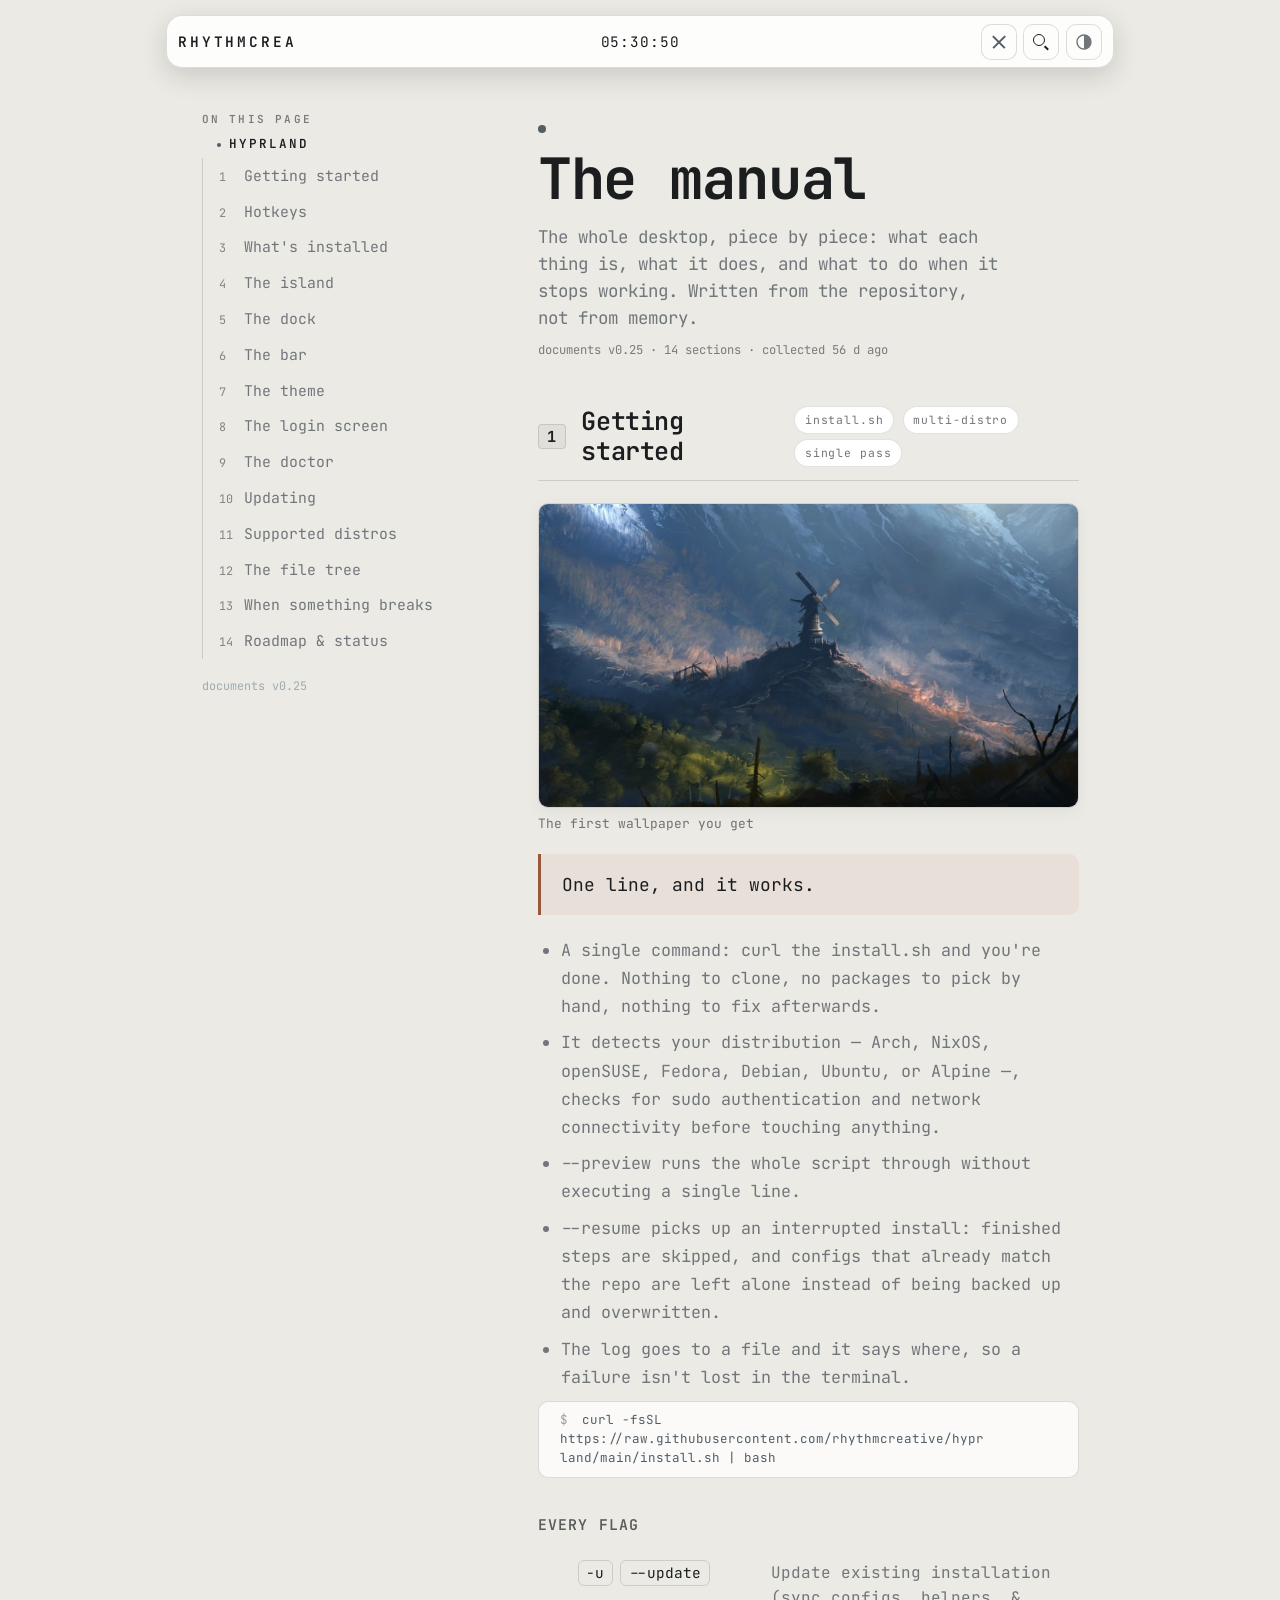
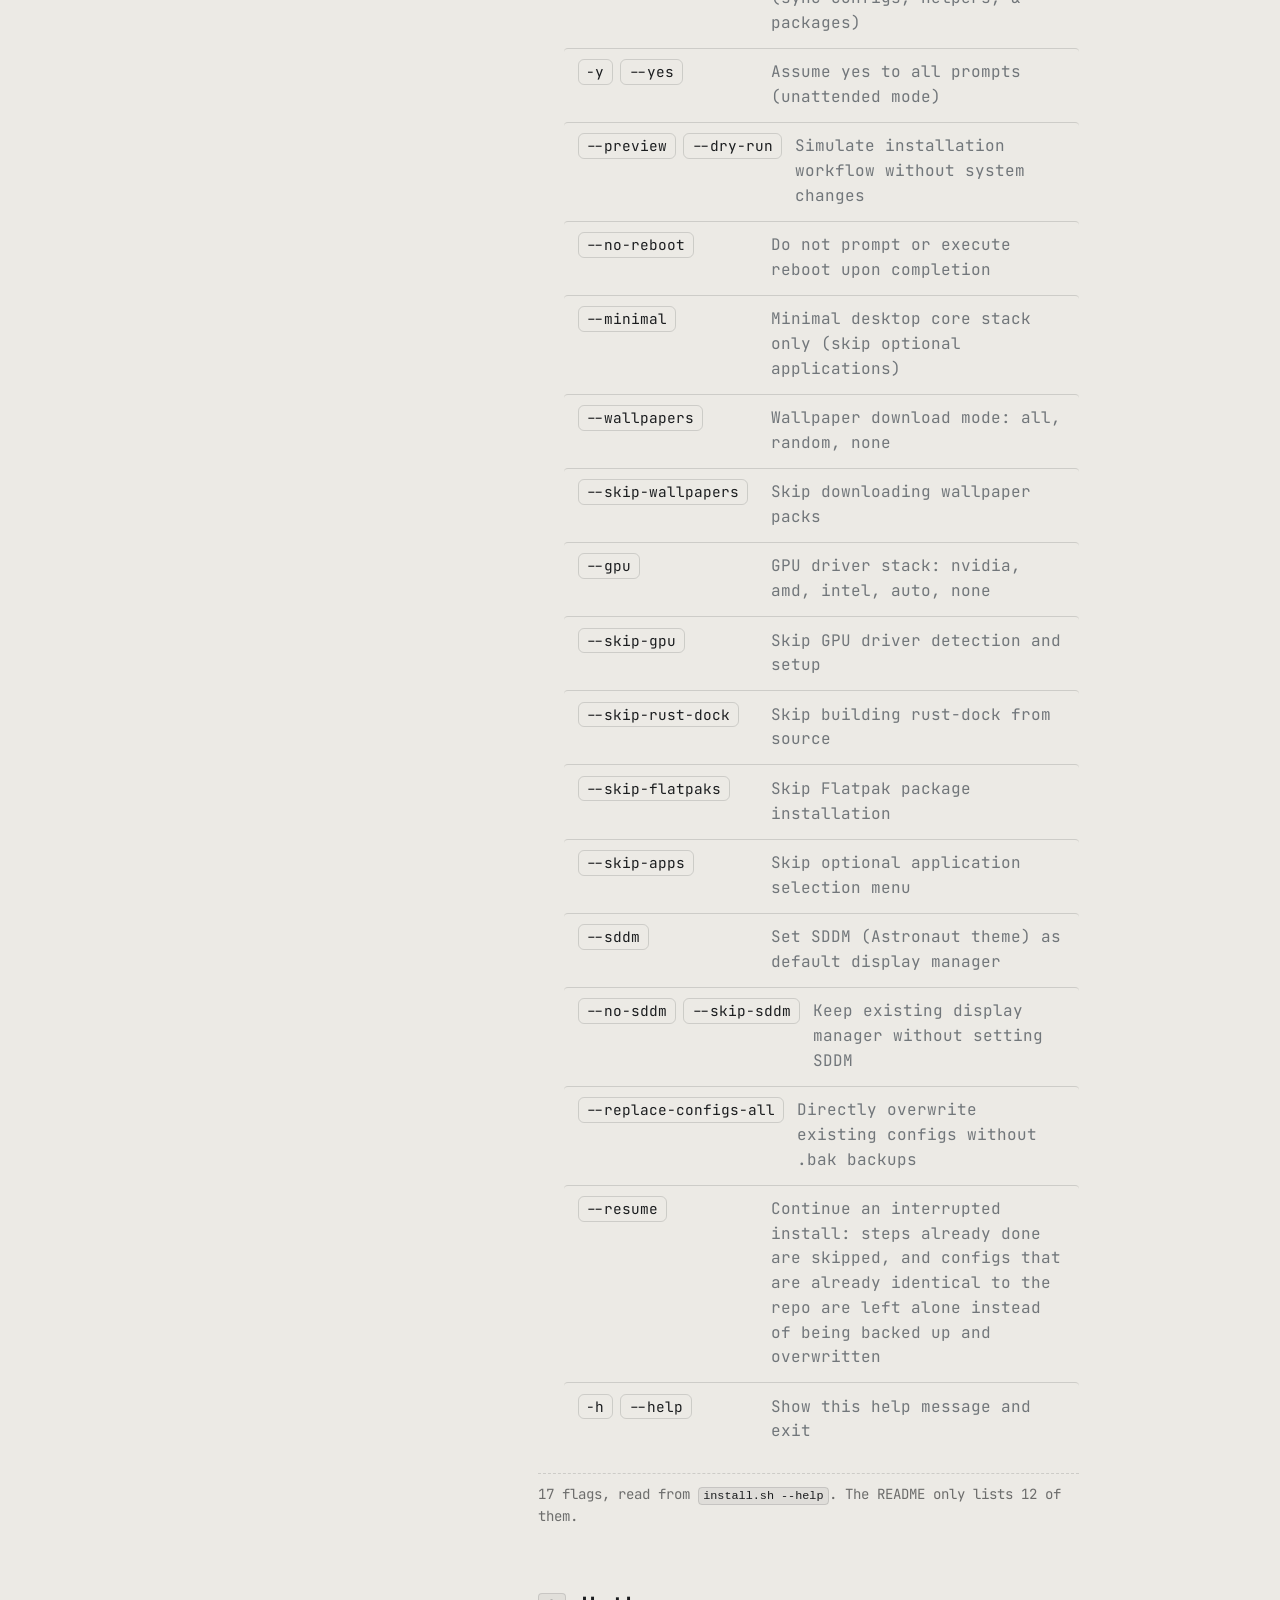
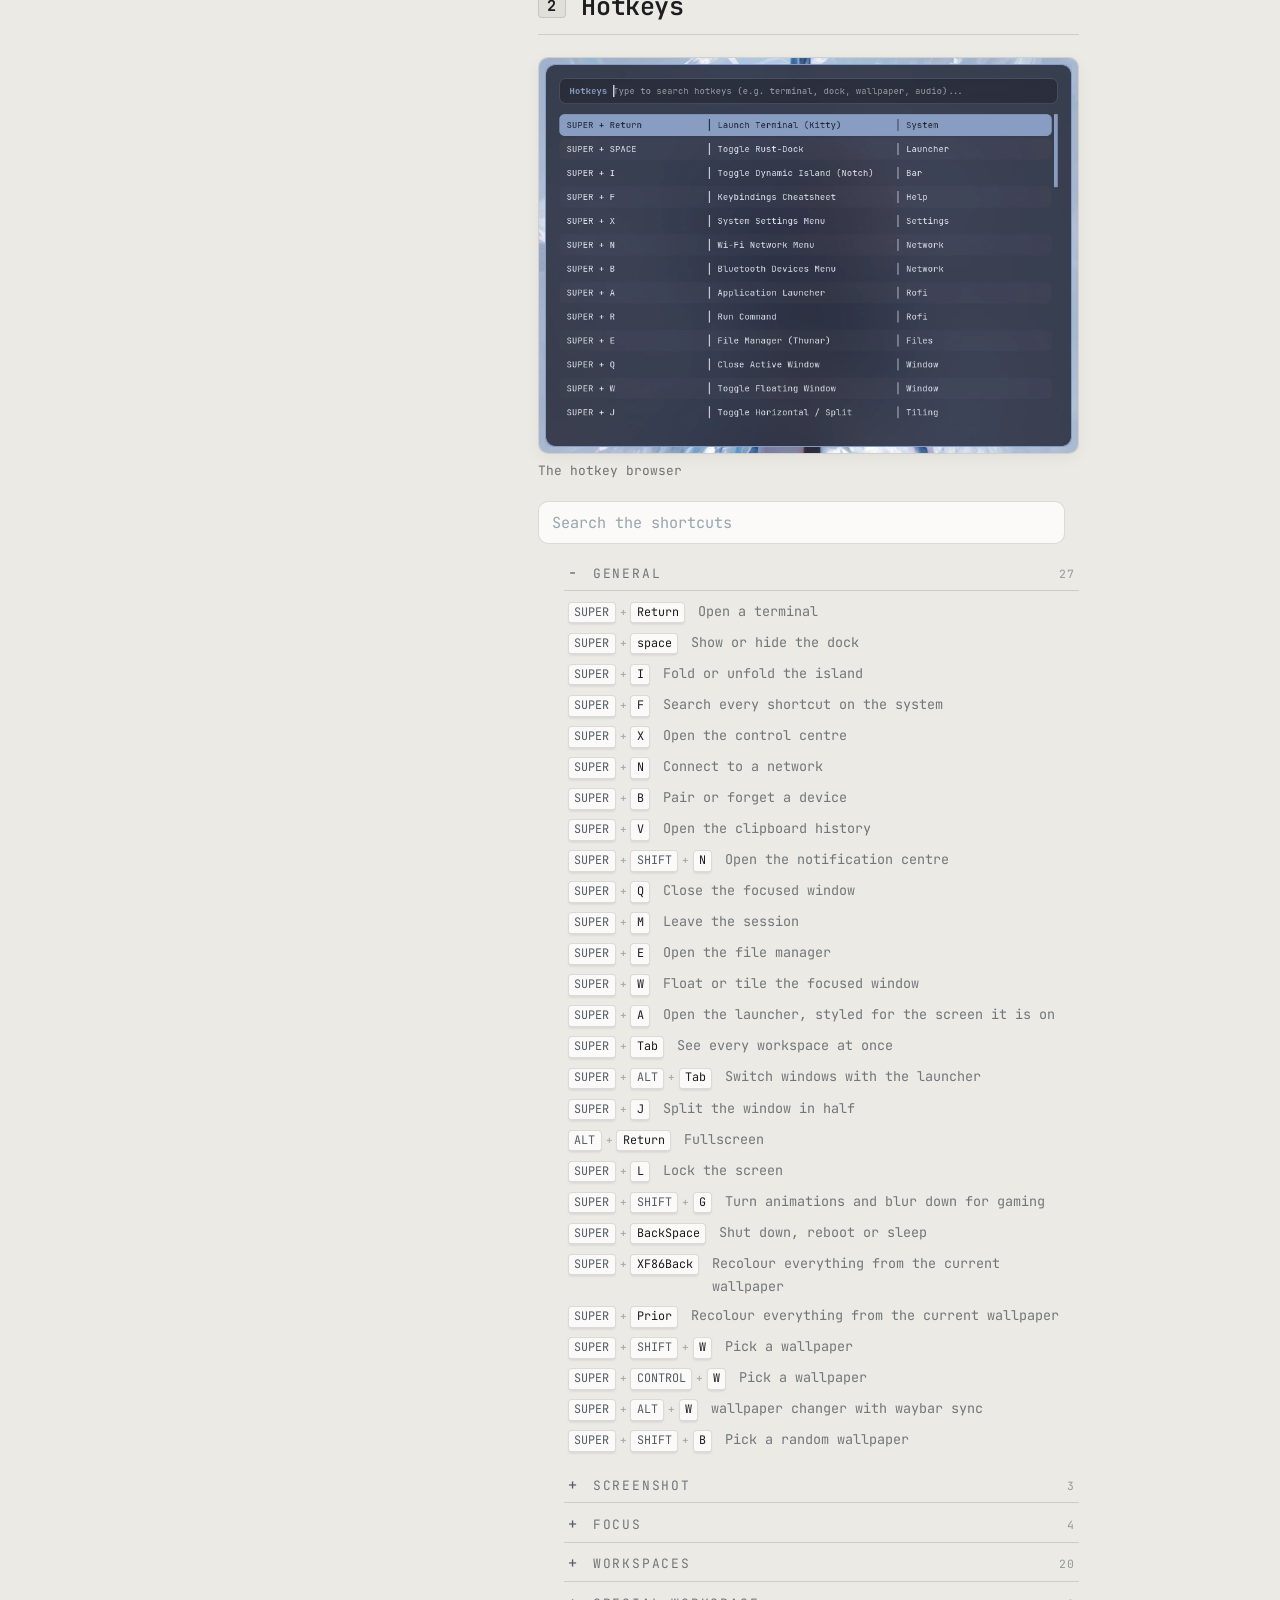
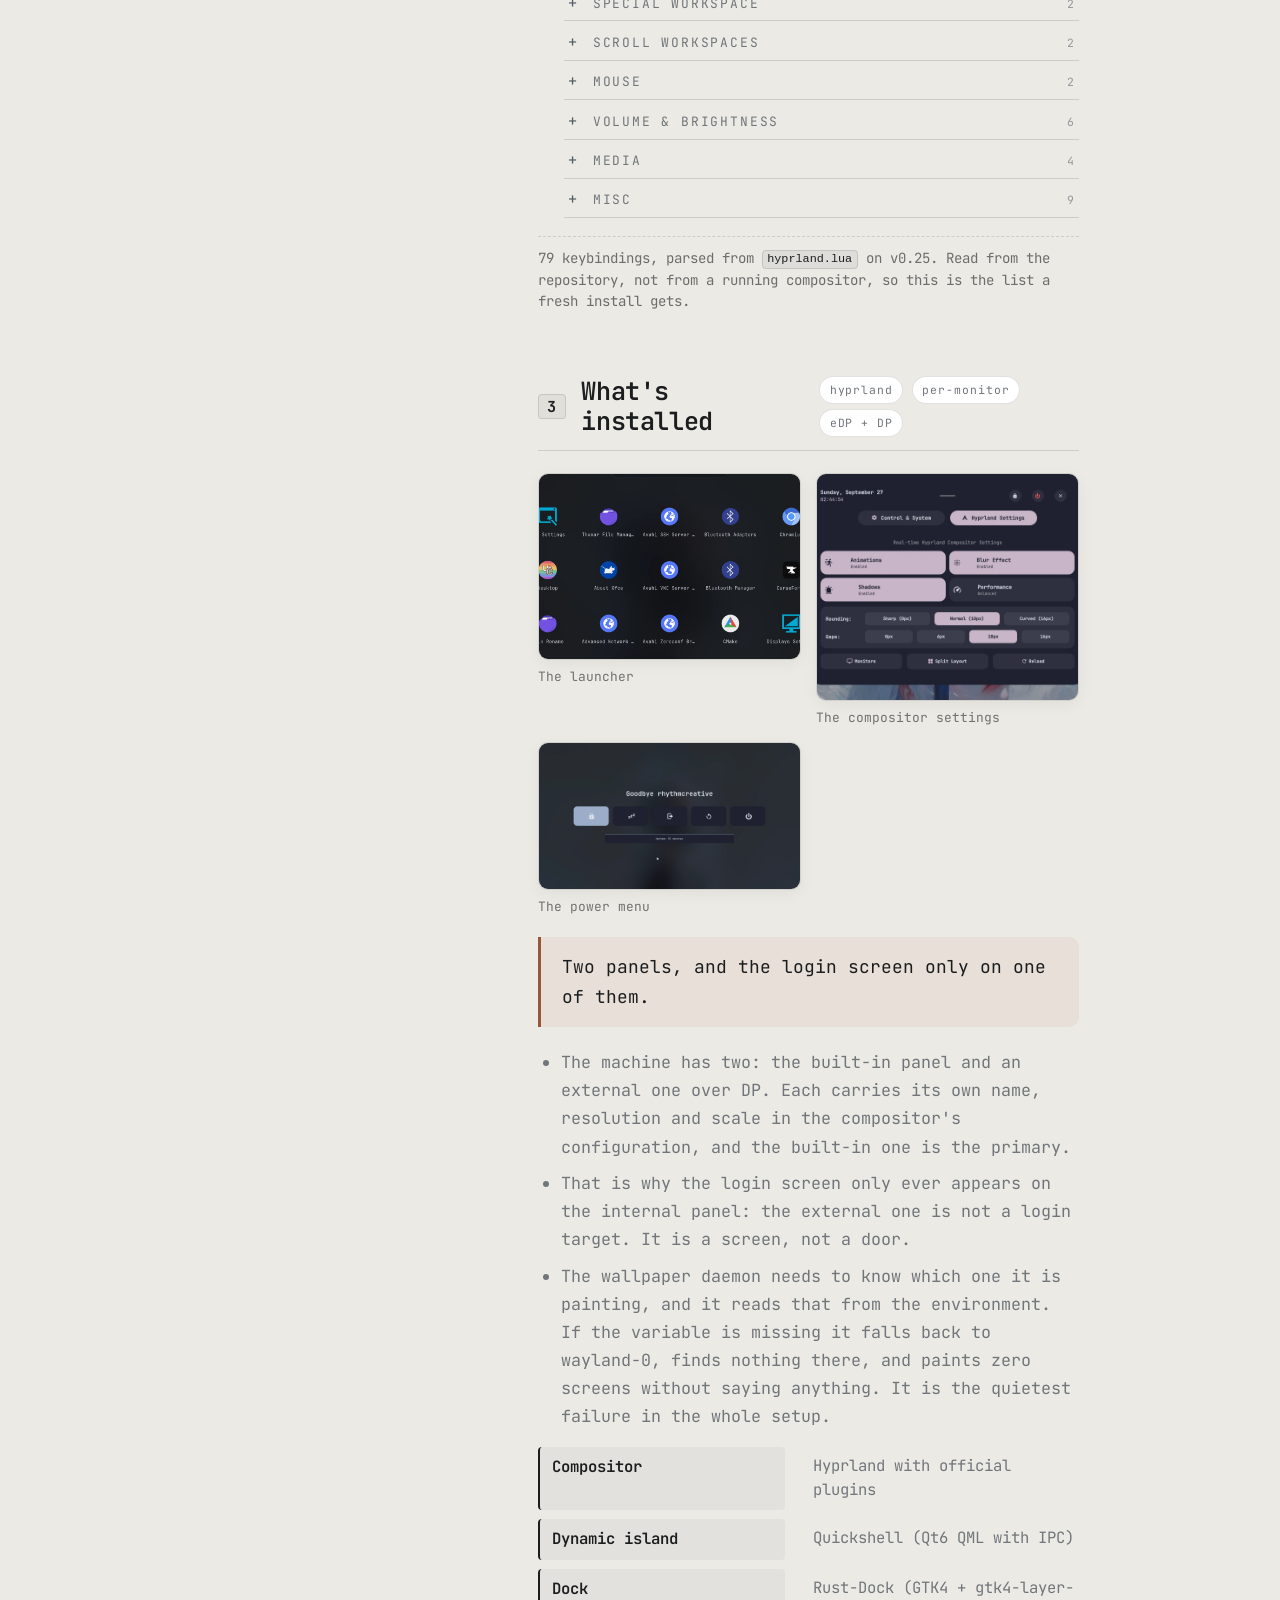
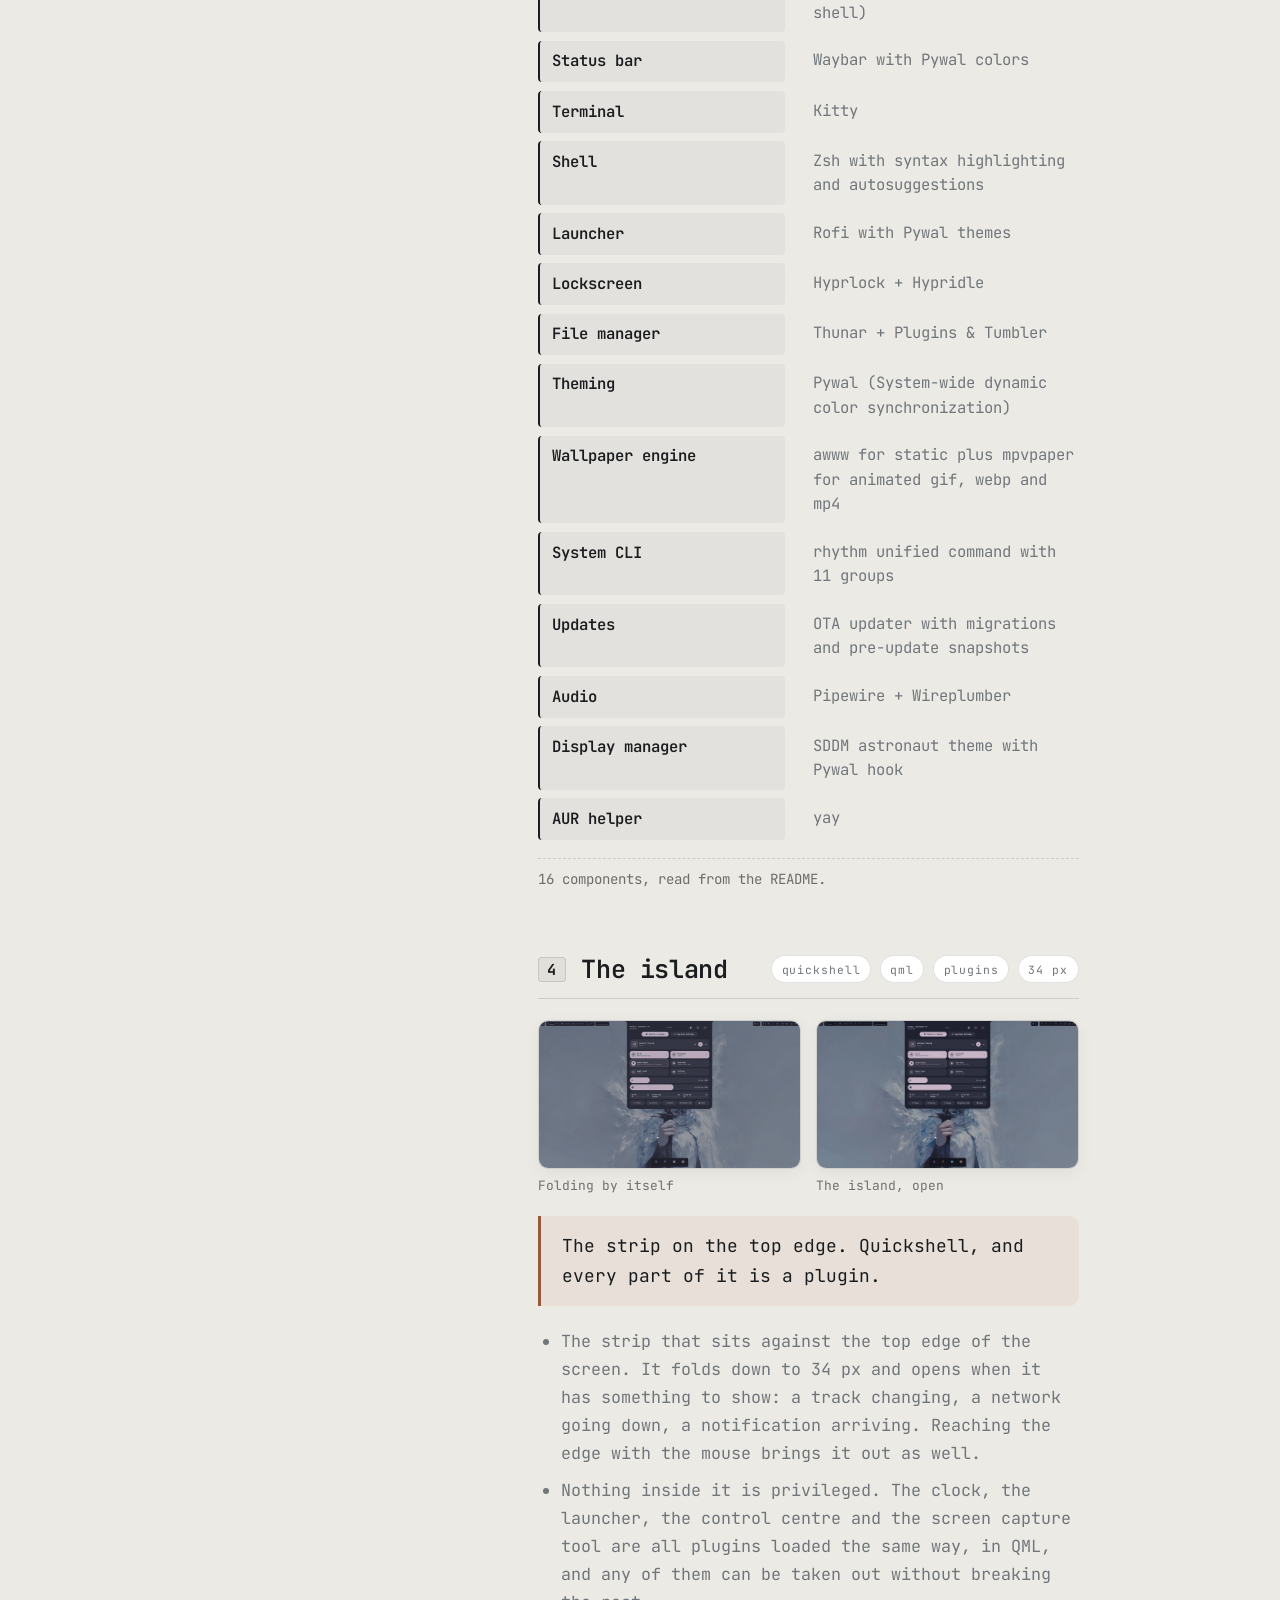
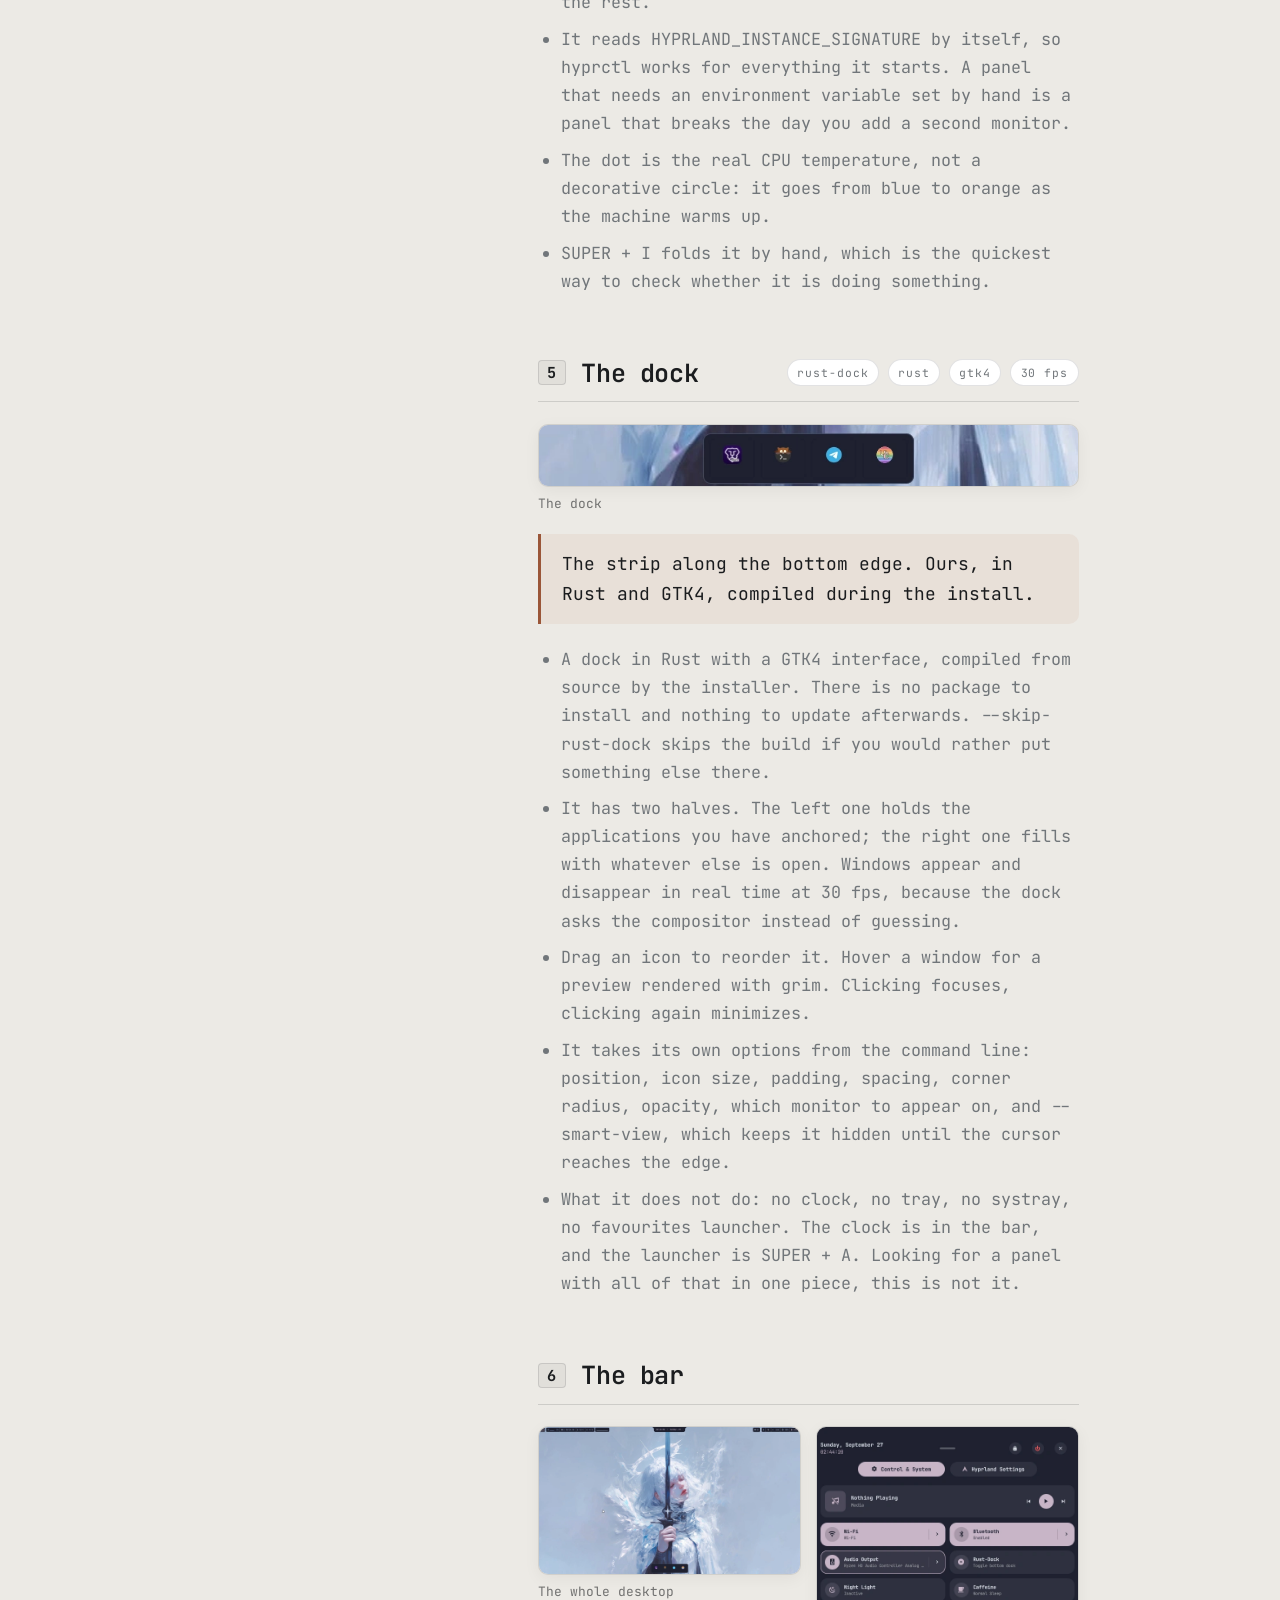
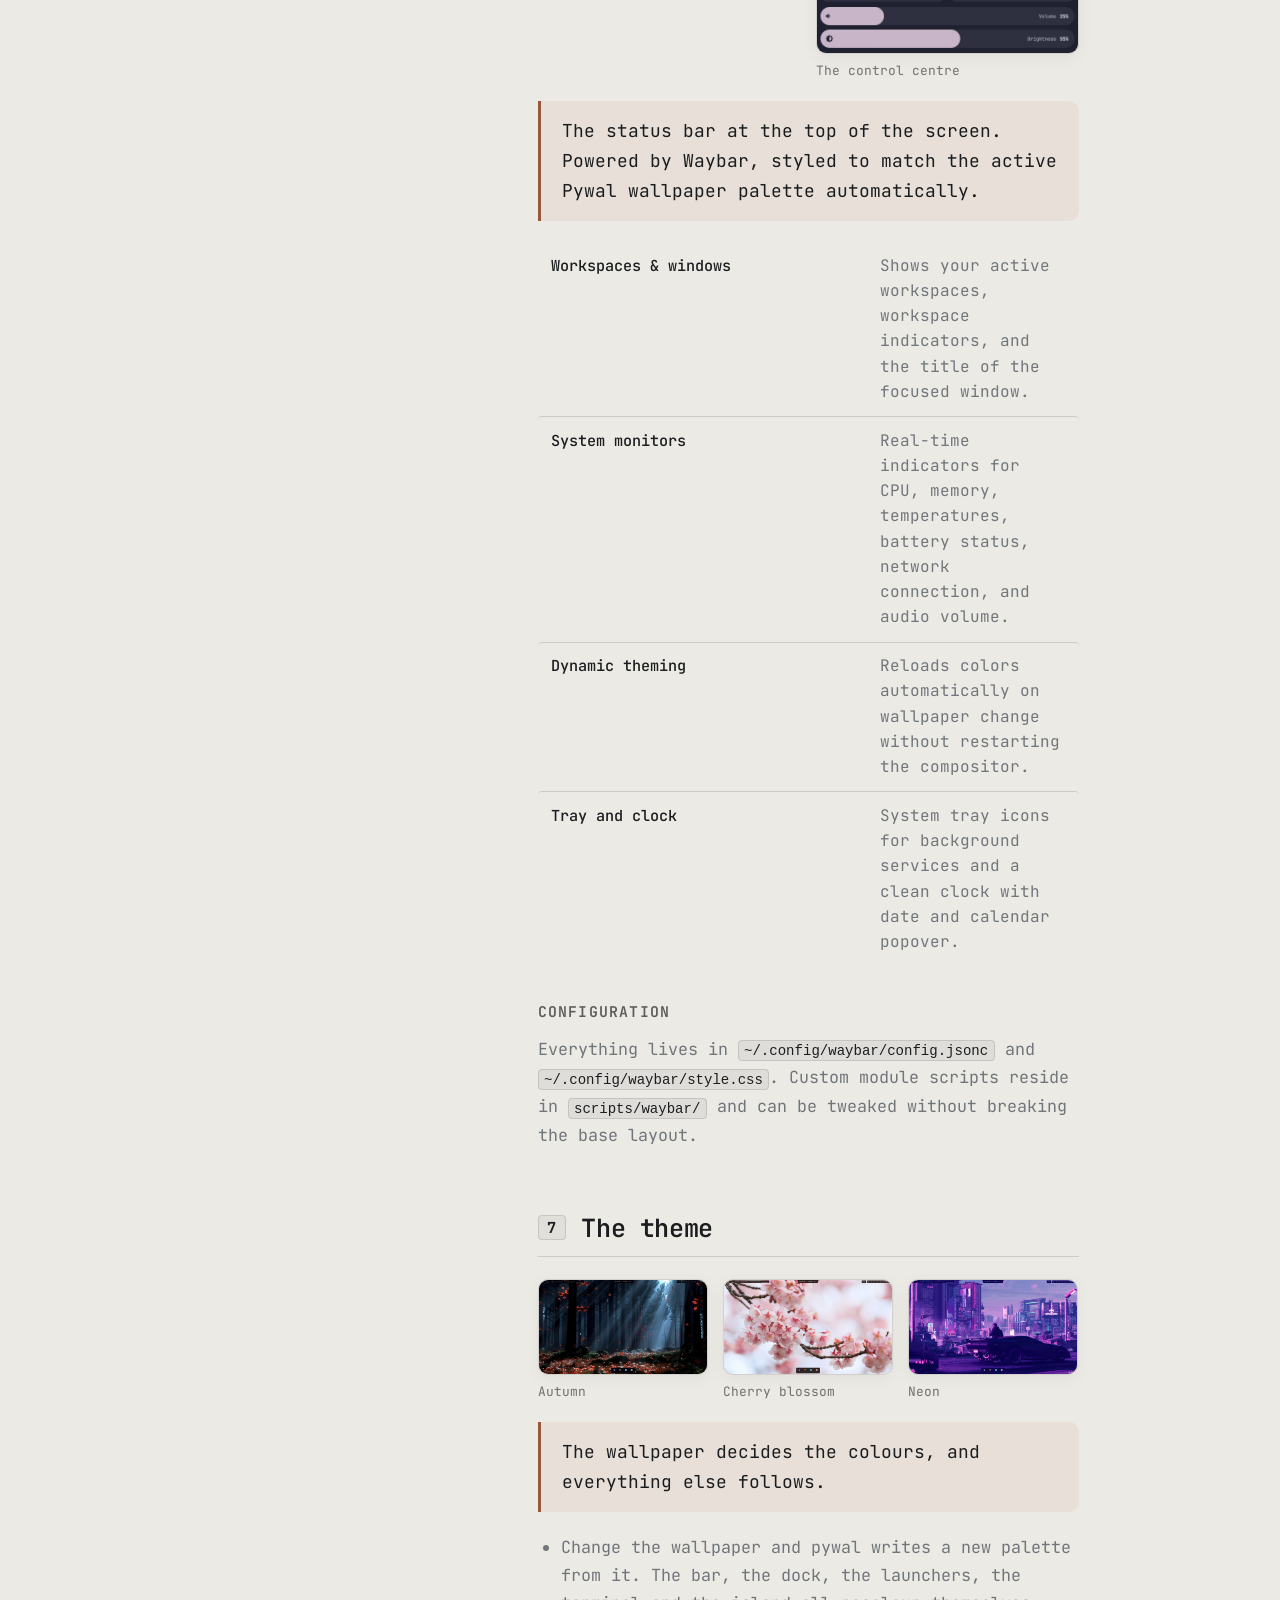
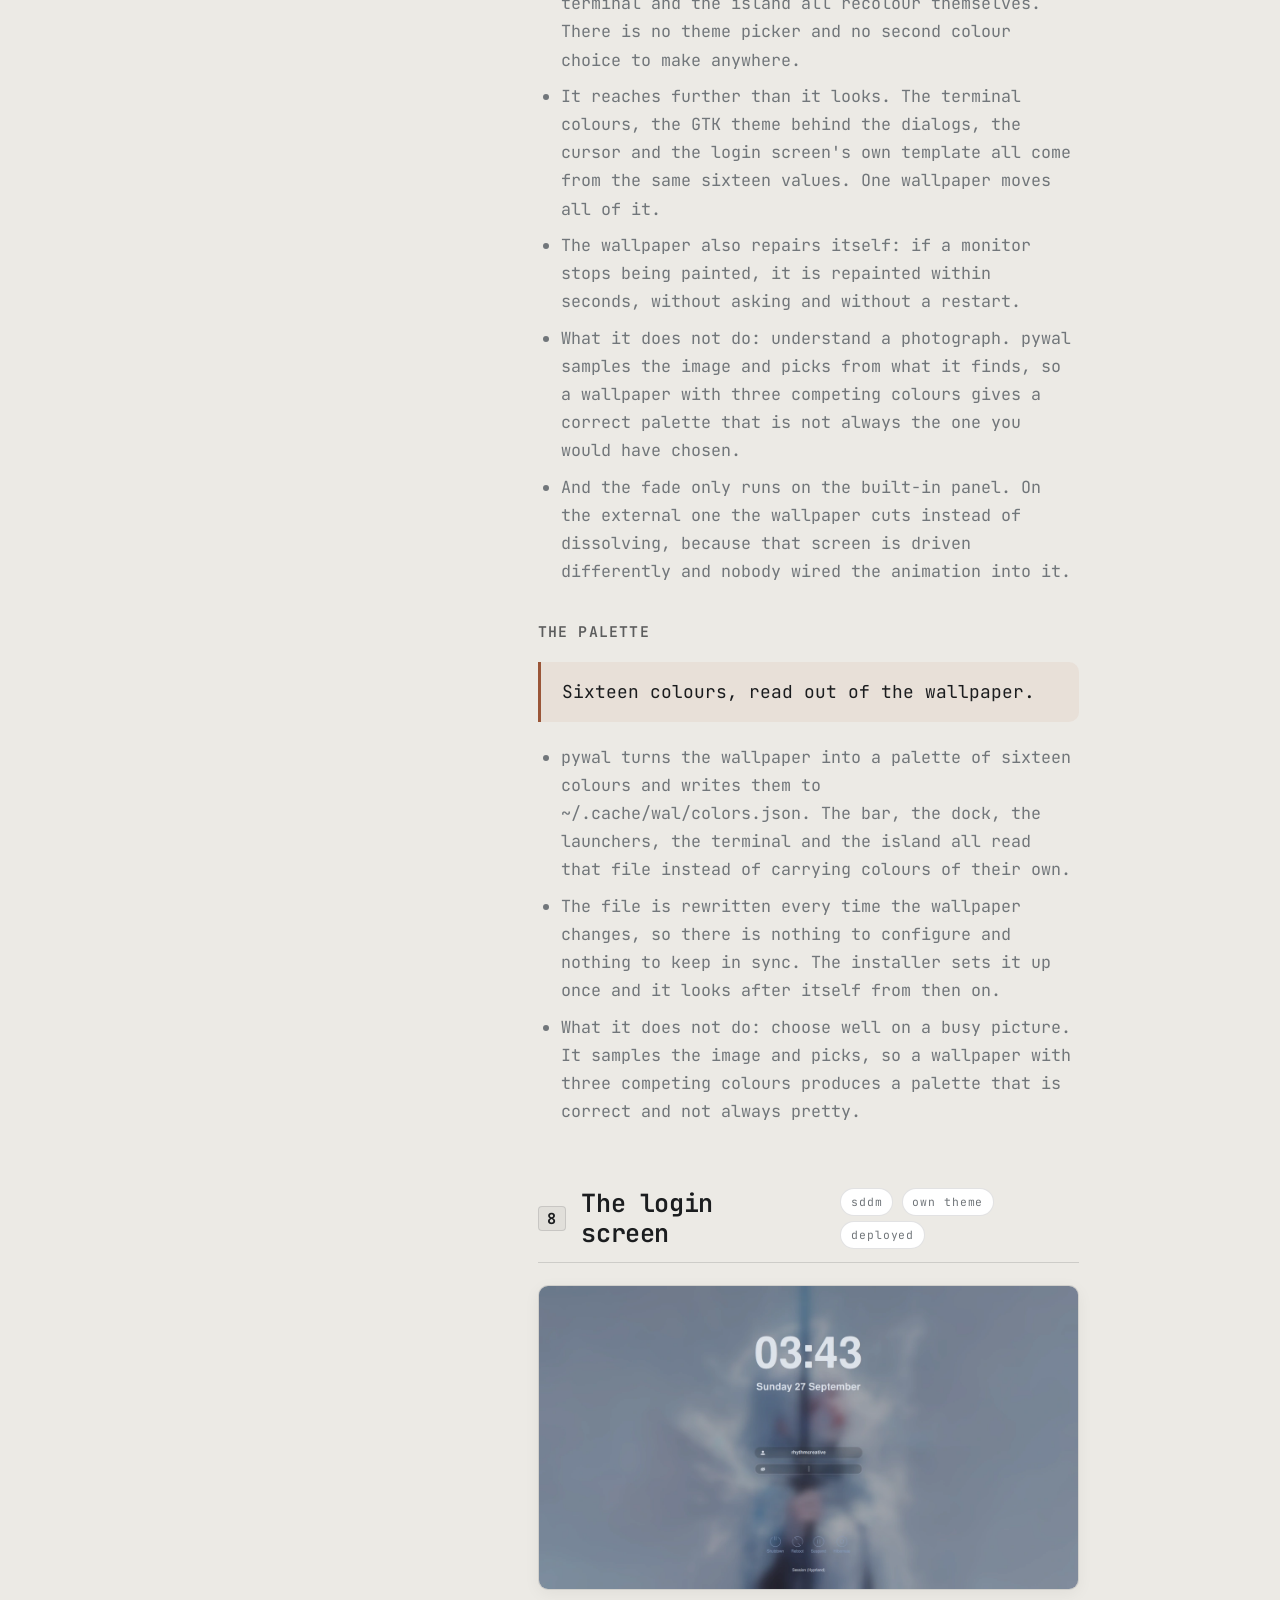
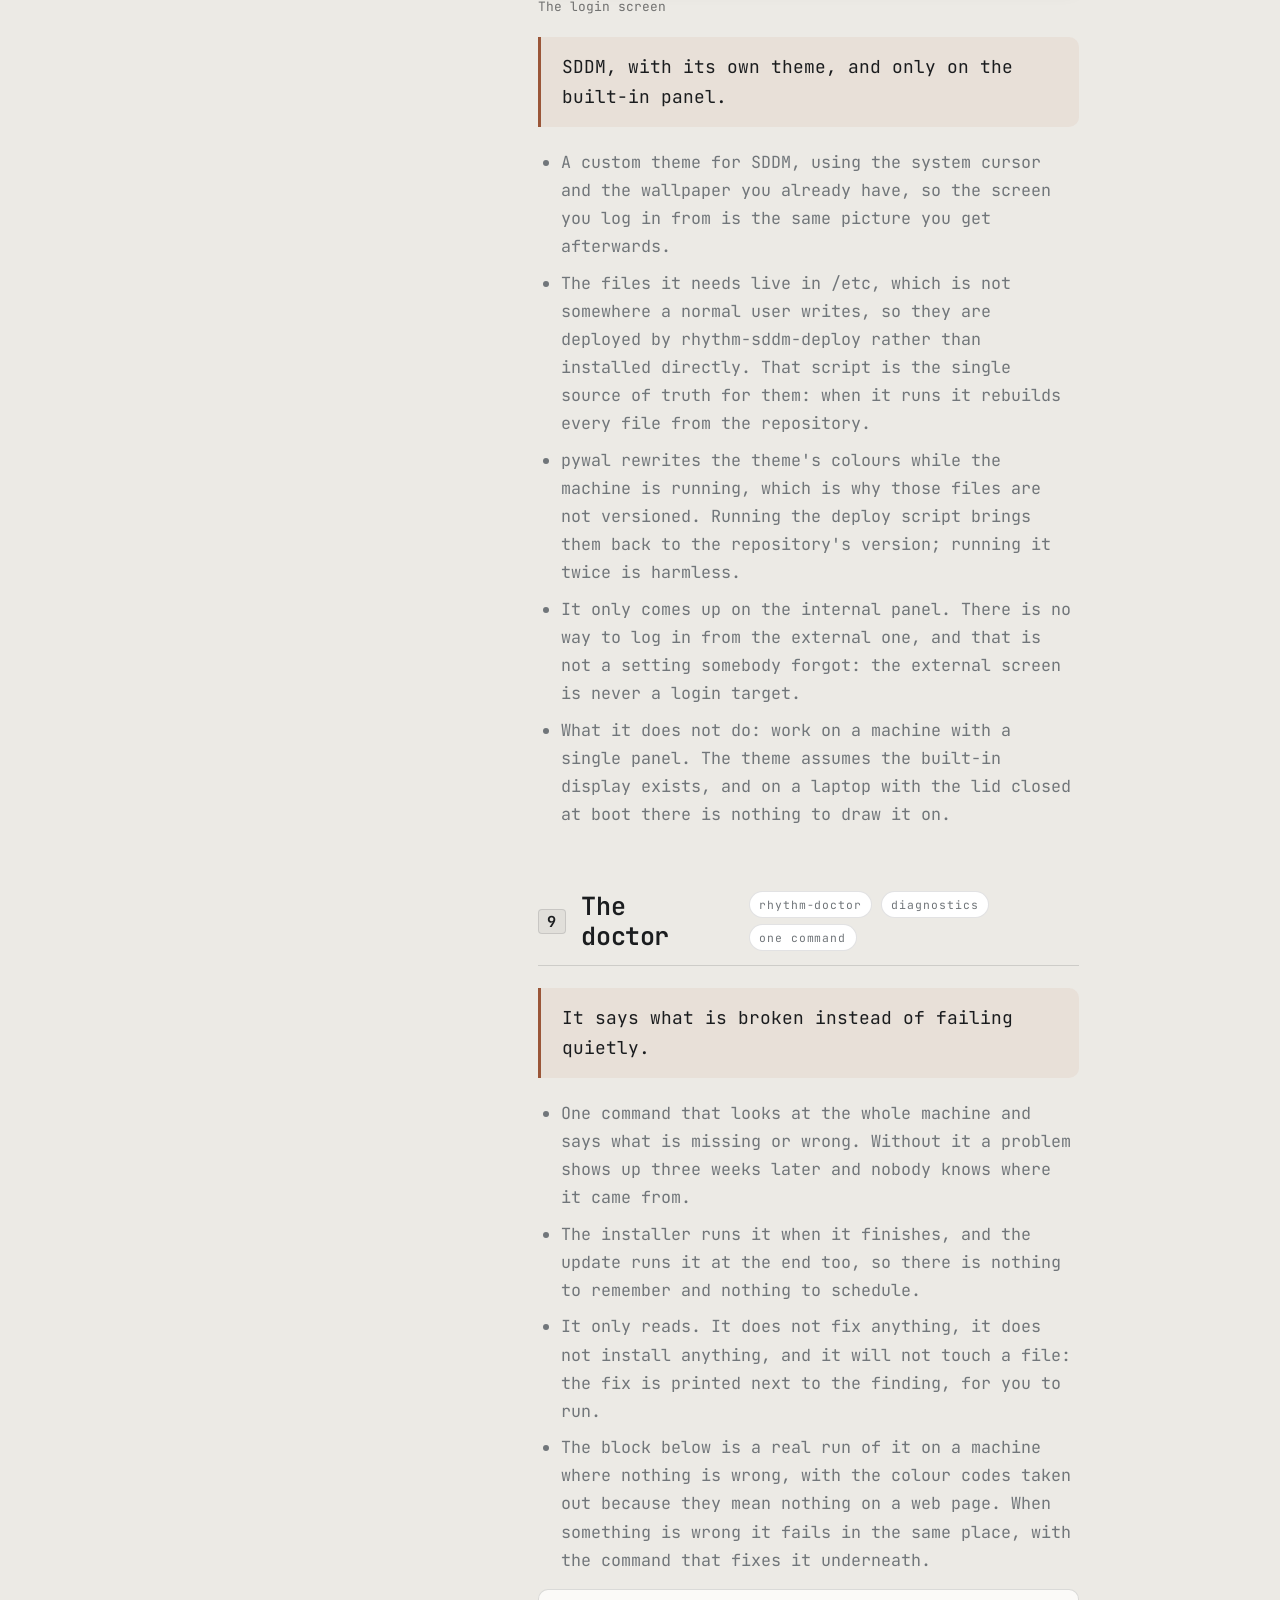
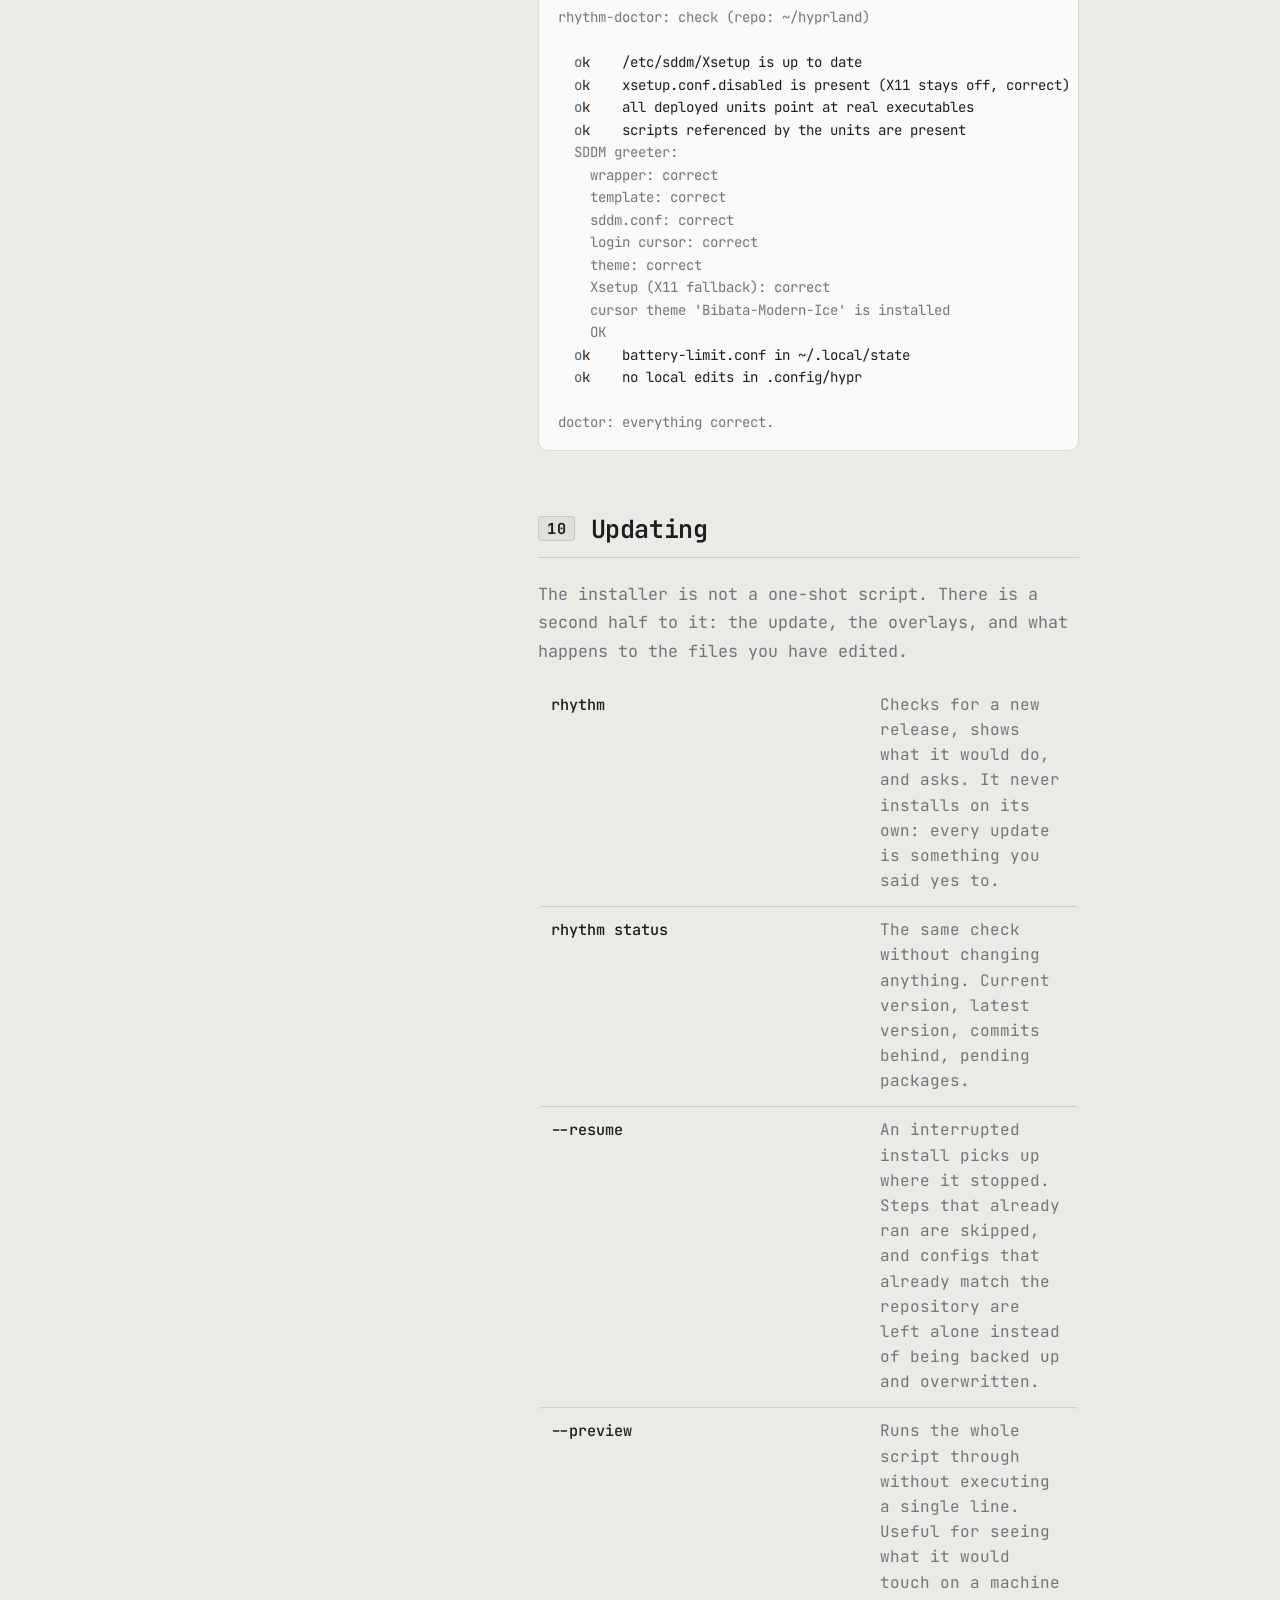
==== commit 6d767588: "Show section navigation buttons only on tablet and mobile and keep in a single line" ====
--- a/manual.html
+++ b/manual.html
@@ -217,7 +217,7 @@
 
     <!-- Las secciones las mete pintarManual() en app.js. -->
     <div id="manual">
-<div class="bloque-proyecto" id="proy-hyprland"><section class="seccion-manual" id="hyprland/empezar"><div class="cabecera-seccion"><span class="seccion-n">1</span><h2><a class="manual-titulo-link" href="#hyprland/empezar">Getting started<span class="manual-hash" aria-hidden="true">#</span></a></h2><span class="chips"><span class="chip">install.sh</span><span class="chip">multi-distro</span><span class="chip">single pass</span></span></div><div class="figuras"><figure class="figura"><a href="assets/manual/default.webp" target="_blank" rel="noopener" title="Open the full-size image"><img src="assets/manual/default.webp" alt="The wallpaper on a fresh install, before you change anything: a painted mountain valley with a windmill on the ridge." loading="lazy" decoding="async" width="1280" height="720"></a><figcaption>The first wallpaper you get</figcaption></figure></div><p class="destacado">One line, and it works.</p><ul class="prosa"><li>A single command: curl the install.sh and you&#39;re done. Nothing to clone, no packages to pick by hand, nothing to fix afterwards.</li><li>It detects your distribution — Arch, NixOS, openSUSE, Fedora, Debian, Ubuntu, or Alpine —, checks for sudo authentication and network connectivity before touching anything.</li><li>--preview runs the whole script through without executing a single line.</li><li>--resume picks up an interrupted install: finished steps are skipped, and configs that already match the repo are left alone instead of being backed up and overwritten.</li><li>The log goes to a file and it says where, so a failure isn&#39;t lost in the terminal.</li></ul><div class="comando"><code>curl -fsSL https://raw.githubusercontent.com/rhythmcreative/hyprland/main/install.sh | bash</code><button class="copiar" type="button" data-copiar="curl -fsSL https://raw.githubusercontent.com/rhythmcreative/hyprland/main/install.sh | bash">copy</button></div><h4>Every flag</h4><div class="banderas"><div class="bandera"><span class="nombres"><code>-u</code><code>--update</code></span><span class="que">Update existing installation (sync configs, helpers, &amp; packages)</span></div><div class="bandera"><span class="nombres"><code>-y</code><code>--yes</code></span><span class="que">Assume yes to all prompts (unattended mode)</span></div><div class="bandera"><span class="nombres"><code>--preview</code><code>--dry-run</code></span><span class="que">Simulate installation workflow without system changes</span></div><div class="bandera"><span class="nombres"><code>--no-reboot</code></span><span class="que">Do not prompt or execute reboot upon completion</span></div><div class="bandera"><span class="nombres"><code>--minimal</code></span><span class="que">Minimal desktop core stack only (skip optional applications)</span></div><div class="bandera"><span class="nombres"><code>--wallpapers</code></span><span class="que">Wallpaper download mode: all, random, none</span></div><div class="bandera"><span class="nombres"><code>--skip-wallpapers</code></span><span class="que">Skip downloading wallpaper packs</span></div><div class="bandera"><span class="nombres"><code>--gpu</code></span><span class="que">GPU driver stack: nvidia, amd, intel, auto, none</span></div><div class="bandera"><span class="nombres"><code>--skip-gpu</code></span><span class="que">Skip GPU driver detection and setup</span></div><div class="bandera"><span class="nombres"><code>--skip-rust-dock</code></span><span class="que">Skip building rust-dock from source</span></div><div class="bandera"><span class="nombres"><code>--skip-flatpaks</code></span><span class="que">Skip Flatpak package installation</span></div><div class="bandera"><span class="nombres"><code>--skip-apps</code></span><span class="que">Skip optional application selection menu</span></div><div class="bandera"><span class="nombres"><code>--sddm</code></span><span class="que">Set SDDM (Astronaut theme) as default display manager</span></div><div class="bandera"><span class="nombres"><code>--no-sddm</code><code>--skip-sddm</code></span><span class="que">Keep existing display manager without setting SDDM</span></div><div class="bandera"><span class="nombres"><code>--replace-configs-all</code></span><span class="que">Directly overwrite existing configs without .bak backups</span></div><div class="bandera"><span class="nombres"><code>--resume</code></span><span class="que">Continue an interrupted install: steps already done are skipped, and configs that are already identical to the repo are left alone instead of being backed up and overwritten</span></div><div class="bandera"><span class="nombres"><code>-h</code><code>--help</code></span><span class="que">Show this help message and exit</span></div></div><p class="nota-dato">17 flags, read from <code>install.sh --help</code>. The README only lists 12 of them.</p><div class="siguientes"><a class="siguiente" href="#hyprland/atajos"><span>Next</span>Hotkeys<i aria-hidden="true"></i></a></div></section><section class="seccion-manual" id="hyprland/atajos"><div class="cabecera-seccion"><span class="seccion-n">2</span><h2><a class="manual-titulo-link" href="#hyprland/atajos">Hotkeys<span class="manual-hash" aria-hidden="true">#</span></a></h2></div><div class="figuras"><figure class="figura"><a href="assets/manual/rofi_hotkeys_crop.webp" target="_blank" rel="noopener" title="Open the full-size image"><img src="assets/manual/rofi_hotkeys_crop.webp" alt="The hotkey browser, open over the desktop, with every shortcut in the config listed and searchable." loading="lazy" decoding="async" width="900" height="660"></a><figcaption>The hotkey browser</figcaption></figure></div><div class="buscador"><input type="search" id="busca-atajos" placeholder="Search the shortcuts" autocomplete="off" spellcheck="false" aria-label="Search the keybindings"><span class="buscador-conteo" id="cuenta-atajos"></span></div><div class="atajos" id="lista-atajos"><details class="grupo-atajos" open><summary>General<span>27</span></summary><div class="filas-atajos"><div class="atajo"><span class="combo"><kbd>SUPER</kbd><i>+</i><kbd class="tecla">Return</kbd></span><span class="que">Open a terminal</span></div><div class="atajo"><span class="combo"><kbd>SUPER</kbd><i>+</i><kbd class="tecla">space</kbd></span><span class="que">Show or hide the dock</span></div><div class="atajo"><span class="combo"><kbd>SUPER</kbd><i>+</i><kbd class="tecla">I</kbd></span><span class="que">Fold or unfold the island</span></div><div class="atajo"><span class="combo"><kbd>SUPER</kbd><i>+</i><kbd class="tecla">F</kbd></span><span class="que">Search every shortcut on the system</span></div><div class="atajo"><span class="combo"><kbd>SUPER</kbd><i>+</i><kbd class="tecla">X</kbd></span><span class="que">Open the control centre</span></div><div class="atajo"><span class="combo"><kbd>SUPER</kbd><i>+</i><kbd class="tecla">N</kbd></span><span class="que">Connect to a network</span></div><div class="atajo"><span class="combo"><kbd>SUPER</kbd><i>+</i><kbd class="tecla">B</kbd></span><span class="que">Pair or forget a device</span></div><div class="atajo"><span class="combo"><kbd>SUPER</kbd><i>+</i><kbd class="tecla">V</kbd></span><span class="que">Open the clipboard history</span></div><div class="atajo"><span class="combo"><kbd>SUPER</kbd><i>+</i><kbd>SHIFT</kbd><i>+</i><kbd class="tecla">N</kbd></span><span class="que">Open the notification centre</span></div><div class="atajo"><span class="combo"><kbd>SUPER</kbd><i>+</i><kbd class="tecla">Q</kbd></span><span class="que">Close the focused window</span></div><div class="atajo"><span class="combo"><kbd>SUPER</kbd><i>+</i><kbd class="tecla">M</kbd></span><span class="que">Leave the session</span></div><div class="atajo"><span class="combo"><kbd>SUPER</kbd><i>+</i><kbd class="tecla">E</kbd></span><span class="que">Open the file manager</span></div><div class="atajo"><span class="combo"><kbd>SUPER</kbd><i>+</i><kbd class="tecla">W</kbd></span><span class="que">Float or tile the focused window</span></div><div class="atajo"><span class="combo"><kbd>SUPER</kbd><i>+</i><kbd class="tecla">A</kbd></span><span class="que">Open the launcher, styled for the screen it is on</span></div><div class="atajo"><span class="combo"><kbd>SUPER</kbd><i>+</i><kbd class="tecla">Tab</kbd></span><span class="que">See every workspace at once</span></div><div class="atajo"><span class="combo"><kbd>SUPER</kbd><i>+</i><kbd>ALT</kbd><i>+</i><kbd class="tecla">Tab</kbd></span><span class="que">Switch windows with the launcher</span></div><div class="atajo"><span class="combo"><kbd>SUPER</kbd><i>+</i><kbd class="tecla">J</kbd></span><span class="que">Split the window in half</span></div><div class="atajo"><span class="combo"><kbd>ALT</kbd><i>+</i><kbd class="tecla">Return</kbd></span><span class="que">Fullscreen</span></div><div class="atajo"><span class="combo"><kbd>SUPER</kbd><i>+</i><kbd class="tecla">L</kbd></span><span class="que">Lock the screen</span></div><div class="atajo"><span class="combo"><kbd>SUPER</kbd><i>+</i><kbd>SHIFT</kbd><i>+</i><kbd class="tecla">G</kbd></span><span class="que">Turn animations and blur down for gaming</span></div><div class="atajo"><span class="combo"><kbd>SUPER</kbd><i>+</i><kbd class="tecla">BackSpace</kbd></span><span class="que">Shut down, reboot or sleep</span></div><div class="atajo"><span class="combo"><kbd>SUPER</kbd><i>+</i><kbd class="tecla">XF86Back</kbd></span><span class="que">Recolour everything from the current wallpaper</span></div><div class="atajo"><span class="combo"><kbd>SUPER</kbd><i>+</i><kbd class="tecla">Prior</kbd></span><span class="que">Recolour everything from the current wallpaper</span></div><div class="atajo"><span class="combo"><kbd>SUPER</kbd><i>+</i><kbd>SHIFT</kbd><i>+</i><kbd class="tecla">W</kbd></span><span class="que">Pick a wallpaper</span></div><div class="atajo"><span class="combo"><kbd>SUPER</kbd><i>+</i><kbd>CONTROL</kbd><i>+</i><kbd class="tecla">W</kbd></span><span class="que">Pick a wallpaper</span></div><div class="atajo"><span class="combo"><kbd>SUPER</kbd><i>+</i><kbd>ALT</kbd><i>+</i><kbd class="tecla">W</kbd></span><span class="que">wallpaper changer with waybar sync</span></div><div class="atajo"><span class="combo"><kbd>SUPER</kbd><i>+</i><kbd>SHIFT</kbd><i>+</i><kbd class="tecla">B</kbd></span><span class="que">Pick a random wallpaper</span></div></div></details><details class="grupo-atajos"><summary>Screenshot<span>3</span></summary><div class="filas-atajos"><div class="atajo"><span class="combo"><kbd>SUPER</kbd><i>+</i><kbd class="tecla">P</kbd></span><span class="que">Screenshot of a part of the screen: drag out the area with the mouse and it opens in the editor. There is no full-screen one</span></div><div class="atajo"><span class="combo"><kbd>SUPER</kbd><i>+</i><kbd>SHIFT</kbd><i>+</i><kbd class="tecla">P</kbd></span><span class="que">Pick a colour off the screen and copy its hex</span></div><div class="atajo"><span class="combo"><kbd>SUPER</kbd><i>+</i><kbd>SHIFT</kbd><i>+</i><kbd class="tecla">Print</kbd></span><span class="que">Screenshot of a part of the screen: drag out the area with the mouse and it opens in the editor. There is no full-screen one</span></div></div></details><details class="grupo-atajos"><summary>Focus<span>4</span></summary><div class="filas-atajos"><div class="atajo"><span class="combo"><kbd>SUPER</kbd><i>+</i><kbd class="tecla">left</kbd></span><span class="que">Move focus to the window on the left</span></div><div class="atajo"><span class="combo"><kbd>SUPER</kbd><i>+</i><kbd class="tecla">right</kbd></span><span class="que">Move focus to the window on the right</span></div><div class="atajo"><span class="combo"><kbd>SUPER</kbd><i>+</i><kbd class="tecla">up</kbd></span><span class="que">Move focus to the window above</span></div><div class="atajo"><span class="combo"><kbd>SUPER</kbd><i>+</i><kbd class="tecla">down</kbd></span><span class="que">Move focus to the window below</span></div></div></details><details class="grupo-atajos"><summary>Workspaces<span>20</span></summary><div class="filas-atajos"><div class="atajo"><span class="combo"><kbd>SUPER</kbd><i>+</i><kbd class="tecla">1</kbd></span><span class="que">Go to workspace 1</span></div><div class="atajo"><span class="combo"><kbd>SUPER</kbd><i>+</i><kbd class="tecla">2</kbd></span><span class="que">Go to workspace 2</span></div><div class="atajo"><span class="combo"><kbd>SUPER</kbd><i>+</i><kbd class="tecla">3</kbd></span><span class="que">Go to workspace 3</span></div><div class="atajo"><span class="combo"><kbd>SUPER</kbd><i>+</i><kbd class="tecla">4</kbd></span><span class="que">Go to workspace 4</span></div><div class="atajo"><span class="combo"><kbd>SUPER</kbd><i>+</i><kbd class="tecla">5</kbd></span><span class="que">Go to workspace 5</span></div><div class="atajo"><span class="combo"><kbd>SUPER</kbd><i>+</i><kbd class="tecla">6</kbd></span><span class="que">Go to workspace 6</span></div><div class="atajo"><span class="combo"><kbd>SUPER</kbd><i>+</i><kbd class="tecla">7</kbd></span><span class="que">Go to workspace 7</span></div><div class="atajo"><span class="combo"><kbd>SUPER</kbd><i>+</i><kbd class="tecla">8</kbd></span><span class="que">Go to workspace 8</span></div><div class="atajo"><span class="combo"><kbd>SUPER</kbd><i>+</i><kbd class="tecla">9</kbd></span><span class="que">Go to workspace 9</span></div><div class="atajo"><span class="combo"><kbd>SUPER</kbd><i>+</i><kbd class="tecla">0</kbd></span><span class="que">Go to workspace 0</span></div><div class="atajo"><span class="combo"><kbd>SUPER</kbd><i>+</i><kbd>SHIFT</kbd><i>+</i><kbd class="tecla">1</kbd></span><span class="que">Send the window to workspace 1</span></div><div class="atajo"><span class="combo"><kbd>SUPER</kbd><i>+</i><kbd>SHIFT</kbd><i>+</i><kbd class="tecla">2</kbd></span><span class="que">Send the window to workspace 2</span></div><div class="atajo"><span class="combo"><kbd>SUPER</kbd><i>+</i><kbd>SHIFT</kbd><i>+</i><kbd class="tecla">3</kbd></span><span class="que">Send the window to workspace 3</span></div><div class="atajo"><span class="combo"><kbd>SUPER</kbd><i>+</i><kbd>SHIFT</kbd><i>+</i><kbd class="tecla">4</kbd></span><span class="que">Send the window to workspace 4</span></div><div class="atajo"><span class="combo"><kbd>SUPER</kbd><i>+</i><kbd>SHIFT</kbd><i>+</i><kbd class="tecla">5</kbd></span><span class="que">Send the window to workspace 5</span></div><div class="atajo"><span class="combo"><kbd>SUPER</kbd><i>+</i><kbd>SHIFT</kbd><i>+</i><kbd class="tecla">6</kbd></span><span class="que">Send the window to workspace 6</span></div><div class="atajo"><span class="combo"><kbd>SUPER</kbd><i>+</i><kbd>SHIFT</kbd><i>+</i><kbd class="tecla">7</kbd></span><span class="que">Send the window to workspace 7</span></div><div class="atajo"><span class="combo"><kbd>SUPER</kbd><i>+</i><kbd>SHIFT</kbd><i>+</i><kbd class="tecla">8</kbd></span><span class="que">Send the window to workspace 8</span></div><div class="atajo"><span class="combo"><kbd>SUPER</kbd><i>+</i><kbd>SHIFT</kbd><i>+</i><kbd class="tecla">9</kbd></span><span class="que">Send the window to workspace 9</span></div><div class="atajo"><span class="combo"><kbd>SUPER</kbd><i>+</i><kbd>SHIFT</kbd><i>+</i><kbd class="tecla">0</kbd></span><span class="que">Send the window to workspace 0</span></div></div></details><details class="grupo-atajos"><summary>Special workspace<span>2</span></summary><div class="filas-atajos"><div class="atajo"><span class="combo"><kbd>SUPER</kbd><i>+</i><kbd class="tecla">S</kbd></span><span class="que">Open the scratchpad</span></div><div class="atajo"><span class="combo"><kbd>SUPER</kbd><i>+</i><kbd>SHIFT</kbd><i>+</i><kbd class="tecla">S</kbd></span><span class="que">Send the window to the scratchpad</span></div></div></details><details class="grupo-atajos"><summary>Scroll workspaces<span>2</span></summary><div class="filas-atajos"><div class="atajo"><span class="combo"><kbd>SUPER</kbd><i>+</i><kbd class="tecla">mouse_down</kbd></span><span class="que">Next workspace, on the wheel</span><span class="candado" title="mouse button">mouse</span></div><div class="atajo"><span class="combo"><kbd>SUPER</kbd><i>+</i><kbd class="tecla">mouse_up</kbd></span><span class="que">Previous workspace, on the wheel</span><span class="candado" title="mouse button">mouse</span></div></div></details><details class="grupo-atajos"><summary>Mouse<span>2</span></summary><div class="filas-atajos"><div class="atajo"><span class="combo"><kbd>SUPER</kbd><i>+</i><kbd class="tecla">left button</kbd></span><span class="que">Drag the window around</span><span class="candado" title="mouse button">mouse</span></div><div class="atajo"><span class="combo"><kbd>SUPER</kbd><i>+</i><kbd class="tecla">right button</kbd></span><span class="que">Drag the window&#39;s edge to resize it</span><span class="candado" title="mouse button">mouse</span></div></div></details><details class="grupo-atajos"><summary>Volume &amp; brightness<span>6</span></summary><div class="filas-atajos"><div class="atajo"><span class="combo"><kbd class="tecla">XF86AudioRaiseVolume</kbd></span><span class="que">Volume up, in steps</span><span class="candado" title="works while the screen is locked">locked</span></div><div class="atajo"><span class="combo"><kbd class="tecla">XF86AudioLowerVolume</kbd></span><span class="que">Volume down, in steps</span><span class="candado" title="works while the screen is locked">locked</span></div><div class="atajo"><span class="combo"><kbd class="tecla">XF86AudioMute</kbd></span><span class="que">Mute</span><span class="candado" title="works while the screen is locked">locked</span></div><div class="atajo"><span class="combo"><kbd class="tecla">XF86AudioMicMute</kbd></span><span class="que">Mute the microphone</span><span class="candado" title="works while the screen is locked">locked</span></div><div class="atajo"><span class="combo"><kbd class="tecla">XF86MonBrightnessUp</kbd></span><span class="que">Brighter</span><span class="candado" title="works while the screen is locked">locked</span></div><div class="atajo"><span class="combo"><kbd class="tecla">XF86MonBrightnessDown</kbd></span><span class="que">Dimmer</span><span class="candado" title="works while the screen is locked">locked</span></div></div></details><details class="grupo-atajos"><summary>Media<span>4</span></summary><div class="filas-atajos"><div class="atajo"><span class="combo"><kbd class="tecla">XF86AudioNext</kbd></span><span class="que">Next track</span><span class="candado" title="works while the screen is locked">locked</span></div><div class="atajo"><span class="combo"><kbd class="tecla">XF86AudioPause</kbd></span><span class="que">Play or pause</span><span class="candado" title="works while the screen is locked">locked</span></div><div class="atajo"><span class="combo"><kbd class="tecla">XF86AudioPlay</kbd></span><span class="que">Play or pause</span><span class="candado" title="works while the screen is locked">locked</span></div><div class="atajo"><span class="combo"><kbd class="tecla">XF86AudioPrev</kbd></span><span class="que">Previous track</span><span class="candado" title="works while the screen is locked">locked</span></div></div></details><details class="grupo-atajos"><summary>Misc<span>9</span></summary><div class="filas-atajos"><div class="atajo"><span class="combo"><kbd class="tecla">F10</kbd></span><span class="que">Turn Bluetooth on or off</span></div><div class="atajo"><span class="combo"><kbd>SUPER</kbd><i>+</i><kbd class="tecla">K</kbd></span><span class="que">Switch the keyboard layout</span></div><div class="atajo"><span class="combo"><kbd>SUPER</kbd><i>+</i><kbd>ALT</kbd><i>+</i><kbd class="tecla">K</kbd></span><span class="que">Send the screen to a TV or another monitor</span></div><div class="atajo"><span class="combo"><kbd class="tecla">F11</kbd></span><span class="que">Volume down</span></div><div class="atajo"><span class="combo"><kbd class="tecla">F12</kbd></span><span class="que">Volume up</span></div><div class="atajo"><span class="combo"><kbd class="tecla">XF86KbdBrightnessDown</kbd></span><span class="que">Dim the keyboard</span></div><div class="atajo"><span class="combo"><kbd class="tecla">XF86KbdBrightnessUp</kbd></span><span class="que">Brighten the keyboard</span></div><div class="atajo"><span class="combo"><kbd>SUPER</kbd><i>+</i><kbd class="tecla">Z</kbd></span><span class="que">Switch the power profile</span></div><div class="atajo"><span class="combo"><kbd>SUPER</kbd><i>+</i><kbd>CONTROL</kbd><i>+</i><kbd class="tecla">D</kbd></span><span class="que">Silence notifications, keep the history</span><span class="candado" title="works while the screen is locked">locked</span></div></div></details></div><p class="nota-dato">79 keybindings, parsed from <code>hyprland.lua</code> on v0.25. Read from the repository, not from a running compositor, so this is the list a fresh install gets.</p><div class="siguientes"><a class="siguiente anterior" href="#hyprland/empezar"><i aria-hidden="true"></i><span>Previous</span>Getting started</a><a class="siguiente" href="#hyprland/instalado"><span>Next</span>What&#39;s installed<i aria-hidden="true"></i></a></div></section><section class="seccion-manual" id="hyprland/instalado"><div class="cabecera-seccion"><span class="seccion-n">3</span><h2><a class="manual-titulo-link" href="#hyprland/instalado">What&#39;s installed<span class="manual-hash" aria-hidden="true">#</span></a></h2><span class="chips"><span class="chip">hyprland</span><span class="chip">per-monitor</span><span class="chip">eDP + DP</span></span></div><div class="figuras figuras-varias"><figure class="figura"><a href="assets/manual/rofi_launcher_crop.webp" target="_blank" rel="noopener" title="Open the full-size image"><img src="assets/manual/rofi_launcher_crop.webp" alt="The application launcher as a grid of icons: the file manager, the network tools, bluetooth, and the browsers, side by side." loading="lazy" decoding="async" width="900" height="640"></a><figcaption>The launcher</figcaption></figure><figure class="figura"><a href="assets/manual/hyprland_settings_crop.webp" target="_blank" rel="noopener" title="Open the full-size image"><img src="assets/manual/hyprland_settings_crop.webp" alt="The compositor settings, live: animations, blur, shadows, performance, corner rounding and gaps, plus the monitor layout. These are the knobs that decide how a window looks." loading="lazy" decoding="async" width="600" height="520"></a><figcaption>The compositor settings</figcaption></figure><figure class="figura"><a href="assets/manual/powermenu.webp" target="_blank" rel="noopener" title="Open the full-size image"><img src="assets/manual/powermenu.webp" alt="The power menu: lock, suspend, log out, restart or shut down, with a countdown underneath before it acts on any of them." loading="lazy" decoding="async" width="1280" height="720"></a><figcaption>The power menu</figcaption></figure></div><p class="destacado">Two panels, and the login screen only on one of them.</p><ul class="prosa"><li>The machine has two: the built-in panel and an external one over DP. Each carries its own name, resolution and scale in the compositor&#39;s configuration, and the built-in one is the primary.</li><li>That is why the login screen only ever appears on the internal panel: the external one is not a login target. It is a screen, not a door.</li><li>The wallpaper daemon needs to know which one it is painting, and it reads that from the environment. If the variable is missing it falls back to wayland-0, finds nothing there, and paints zero screens without saying anything. It is the quietest failure in the whole setup.</li></ul><dl class="componentes"><dt>Compositor</dt><dd>Hyprland with official plugins</dd><dt>Dynamic island</dt><dd>Quickshell (Qt6 QML with IPC)</dd><dt>Dock</dt><dd>Rust-Dock (GTK4 + gtk4-layer-shell)</dd><dt>Status bar</dt><dd>Waybar with Pywal colors</dd><dt>Terminal</dt><dd>Kitty</dd><dt>Shell</dt><dd>Zsh with syntax highlighting and autosuggestions</dd><dt>Launcher</dt><dd>Rofi with Pywal themes</dd><dt>Lockscreen</dt><dd>Hyprlock + Hypridle</dd><dt>File manager</dt><dd>Thunar + Plugins &amp; Tumbler</dd><dt>Theming</dt><dd>Pywal (System-wide dynamic color synchronization)</dd><dt>Wallpaper engine</dt><dd>awww for static plus mpvpaper for animated gif, webp and mp4</dd><dt>System CLI</dt><dd>rhythm unified command with 11 groups</dd><dt>Updates</dt><dd>OTA updater with migrations and pre-update snapshots</dd><dt>Audio</dt><dd>Pipewire + Wireplumber</dd><dt>Display manager</dt><dd>SDDM astronaut theme with Pywal hook</dd><dt>AUR helper</dt><dd>yay</dd></dl><p class="nota-dato">16 components, read from the README.</p><div class="siguientes"><a class="siguiente anterior" href="#hyprland/atajos"><i aria-hidden="true"></i><span>Previous</span>Hotkeys</a><a class="siguiente" href="#hyprland/isla"><span>Next</span>The island<i aria-hidden="true"></i></a></div></section><section class="seccion-manual" id="hyprland/isla"><div class="cabecera-seccion"><span class="seccion-n">4</span><h2><a class="manual-titulo-link" href="#hyprland/isla">The island<span class="manual-hash" aria-hidden="true">#</span></a></h2><span class="chips"><span class="chip">quickshell</span><span class="chip">qml</span><span class="chip">plugins</span><span class="chip">34 px</span></span></div><div class="figuras figuras-varias"><figure class="figura"><a href="assets/manual/dynamic_island.gif" target="_blank" rel="noopener" title="Open the full-size image"><img src="assets/manual/dynamic_island.gif" alt="The island folded down to a clock at the top edge of the screen, opening and closing on its own." loading="lazy" decoding="async" width="750" height="422"></a><figcaption>Folding by itself</figcaption></figure><figure class="figura"><a href="assets/manual/dynamic_island_full.webp" target="_blank" rel="noopener" title="Open the full-size image"><img src="assets/manual/dynamic_island_full.webp" alt="The island open over the desktop, with every plugin on the machine: media, wifi, bluetooth, audio output, the dock, night light, caffeine, volume and brightness." loading="lazy" decoding="async" width="1280" height="720"></a><figcaption>The island, open</figcaption></figure></div><p class="destacado">The strip on the top edge. Quickshell, and every part of it is a plugin.</p><ul class="prosa"><li>The strip that sits against the top edge of the screen. It folds down to 34 px and opens when it has something to show: a track changing, a network going down, a notification arriving. Reaching the edge with the mouse brings it out as well.</li><li>Nothing inside it is privileged. The clock, the launcher, the control centre and the screen capture tool are all plugins loaded the same way, in QML, and any of them can be taken out without breaking the rest.</li><li>It reads HYPRLAND_INSTANCE_SIGNATURE by itself, so hyprctl works for everything it starts. A panel that needs an environment variable set by hand is a panel that breaks the day you add a second monitor.</li><li>The dot is the real CPU temperature, not a decorative circle: it goes from blue to orange as the machine warms up.</li><li>SUPER + I folds it by hand, which is the quickest way to check whether it is doing something.</li></ul><div class="siguientes"><a class="siguiente anterior" href="#hyprland/instalado"><i aria-hidden="true"></i><span>Previous</span>What&#39;s installed</a><a class="siguiente" href="#hyprland/dock"><span>Next</span>The dock<i aria-hidden="true"></i></a></div></section><section class="seccion-manual" id="hyprland/dock"><div class="cabecera-seccion"><span class="seccion-n">5</span><h2><a class="manual-titulo-link" href="#hyprland/dock">The dock<span class="manual-hash" aria-hidden="true">#</span></a></h2><span class="chips"><span class="chip">rust-dock</span><span class="chip">rust</span><span class="chip">gtk4</span><span class="chip">30 fps</span></span></div><div class="figuras"><figure class="figura"><a href="assets/manual/rust_dock_crop.webp" target="_blank" rel="noopener" title="Open the full-size image"><img src="assets/manual/rust_dock_crop.webp" alt="The dock along the bottom edge, with the running applications as icons." loading="lazy" decoding="async" width="700" height="80"></a><figcaption>The dock</figcaption></figure></div><p class="destacado">The strip along the bottom edge. Ours, in Rust and GTK4, compiled during the install.</p><ul class="prosa"><li>A dock in Rust with a GTK4 interface, compiled from source by the installer. There is no package to install and nothing to update afterwards. --skip-rust-dock skips the build if you would rather put something else there.</li><li>It has two halves. The left one holds the applications you have anchored; the right one fills with whatever else is open. Windows appear and disappear in real time at 30 fps, because the dock asks the compositor instead of guessing.</li><li>Drag an icon to reorder it. Hover a window for a preview rendered with grim. Clicking focuses, clicking again minimizes.</li><li>It takes its own options from the command line: position, icon size, padding, spacing, corner radius, opacity, which monitor to appear on, and --smart-view, which keeps it hidden until the cursor reaches the edge.</li><li>What it does not do: no clock, no tray, no systray, no favourites launcher. The clock is in the bar, and the launcher is SUPER + A. Looking for a panel with all of that in one piece, this is not it.</li></ul><div class="siguientes"><a class="siguiente anterior" href="#hyprland/isla"><i aria-hidden="true"></i><span>Previous</span>The island</a><a class="siguiente" href="#hyprland/barra"><span>Next</span>The bar<i aria-hidden="true"></i></a></div></section><section class="seccion-manual" id="hyprland/barra"><div class="cabecera-seccion"><span class="seccion-n">6</span><h2><a class="manual-titulo-link" href="#hyprland/barra">The bar<span class="manual-hash" aria-hidden="true">#</span></a></h2></div><div class="figuras figuras-varias"><figure class="figura"><a href="assets/manual/desktop.webp" target="_blank" rel="noopener" title="Open the full-size image"><img src="assets/manual/desktop.webp" alt="A full screen: the bar at the top, the dock at the bottom, and the island in the middle of the top edge." loading="lazy" decoding="async" width="1280" height="720"></a><figcaption>The whole desktop</figcaption></figure><figure class="figura"><a href="assets/manual/control_center_crop.webp" target="_blank" rel="noopener" title="Open the full-size image"><img src="assets/manual/control_center_crop.webp" alt="The control centre opened from the bar: media, wifi, bluetooth, audio output, the dock, night light, caffeine, volume and brightness, with the power button at the top right." loading="lazy" decoding="async" width="600" height="520"></a><figcaption>The control centre</figcaption></figure></div><p class="destacado">The status bar at the top of the screen. Powered by Waybar, styled to match the active Pywal wallpaper palette automatically.</p><div class="filas"><div class="fila"><span class="k">Workspaces &amp; windows</span><span class="v">Shows your active workspaces, workspace indicators, and the title of the focused window.</span></div><div class="fila"><span class="k">System monitors</span><span class="v">Real-time indicators for CPU, memory, temperatures, battery status, network connection, and audio volume.</span></div><div class="fila"><span class="k">Dynamic theming</span><span class="v">Reloads colors automatically on wallpaper change without restarting the compositor.</span></div><div class="fila"><span class="k">Tray and clock</span><span class="v">System tray icons for background services and a clean clock with date and calendar popover.</span></div></div><h4>Configuration</h4><p>Everything lives in <code>~/.config/waybar/config.jsonc</code> and <code>~/.config/waybar/style.css</code>. Custom module scripts reside in <code>scripts/waybar/</code> and can be tweaked without breaking the base layout.</p><div class="siguientes"><a class="siguiente anterior" href="#hyprland/dock"><i aria-hidden="true"></i><span>Previous</span>The dock</a><a class="siguiente" href="#hyprland/tema"><span>Next</span>The theme<i aria-hidden="true"></i></a></div></section><section class="seccion-manual" id="hyprland/tema"><div class="cabecera-seccion"><span class="seccion-n">7</span><h2><a class="manual-titulo-link" href="#hyprland/tema">The theme<span class="manual-hash" aria-hidden="true">#</span></a></h2></div><div class="figuras figuras-serie"><figure class="figura"><a href="assets/manual/desktop_autumn.webp" target="_blank" rel="noopener" title="Open the full-size image"><img src="assets/manual/desktop_autumn.webp" alt="The desktop with the autumn wallpaper, and the whole interface taking its colours from it." loading="lazy" decoding="async" width="1280" height="720"></a><figcaption>Autumn</figcaption></figure><figure class="figura"><a href="assets/manual/desktop_cherry.webp" target="_blank" rel="noopener" title="Open the full-size image"><img src="assets/manual/desktop_cherry.webp" alt="The same desktop with the cherry blossom wallpaper." loading="lazy" decoding="async" width="1280" height="720"></a><figcaption>Cherry blossom</figcaption></figure><figure class="figura"><a href="assets/manual/desktop_neon.webp" target="_blank" rel="noopener" title="Open the full-size image"><img src="assets/manual/desktop_neon.webp" alt="And with the neon one, which is the darkest of the three." loading="lazy" decoding="async" width="1280" height="720"></a><figcaption>Neon</figcaption></figure></div><p class="destacado">The wallpaper decides the colours, and everything else follows.</p><ul class="prosa"><li>Change the wallpaper and pywal writes a new palette from it. The bar, the dock, the launchers, the terminal and the island all recolour themselves. There is no theme picker and no second colour choice to make anywhere.</li><li>It reaches further than it looks. The terminal colours, the GTK theme behind the dialogs, the cursor and the login screen&#39;s own template all come from the same sixteen values. One wallpaper moves all of it.</li><li>The wallpaper also repairs itself: if a monitor stops being painted, it is repainted within seconds, without asking and without a restart.</li><li>What it does not do: understand a photograph. pywal samples the image and picks from what it finds, so a wallpaper with three competing colours gives a correct palette that is not always the one you would have chosen.</li><li>And the fade only runs on the built-in panel. On the external one the wallpaper cuts instead of dissolving, because that screen is driven differently and nobody wired the animation into it.</li></ul><h4>The palette</h4><p class="destacado">Sixteen colours, read out of the wallpaper.</p><ul class="prosa"><li>pywal turns the wallpaper into a palette of sixteen colours and writes them to ~/.cache/wal/colors.json. The bar, the dock, the launchers, the terminal and the island all read that file instead of carrying colours of their own.</li><li>The file is rewritten every time the wallpaper changes, so there is nothing to configure and nothing to keep in sync. The installer sets it up once and it looks after itself from then on.</li><li>What it does not do: choose well on a busy picture. It samples the image and picks, so a wallpaper with three competing colours produces a palette that is correct and not always pretty.</li></ul><div class="siguientes"><a class="siguiente anterior" href="#hyprland/barra"><i aria-hidden="true"></i><span>Previous</span>The bar</a><a class="siguiente" href="#hyprland/login"><span>Next</span>The login screen<i aria-hidden="true"></i></a></div></section><section class="seccion-manual" id="hyprland/login"><div class="cabecera-seccion"><span class="seccion-n">8</span><h2><a class="manual-titulo-link" href="#hyprland/login">The login screen<span class="manual-hash" aria-hidden="true">#</span></a></h2><span class="chips"><span class="chip">sddm</span><span class="chip">own theme</span><span class="chip">deployed</span></span></div><div class="figuras"><figure class="figura"><a href="assets/manual/sddm_login.webp" target="_blank" rel="noopener" title="Open the full-size image"><img src="assets/manual/sddm_login.webp" alt="The login screen before the session starts, with the same wallpaper as the desktop behind it." loading="lazy" decoding="async" width="1280" height="720"></a><figcaption>The login screen</figcaption></figure></div><p class="destacado">SDDM, with its own theme, and only on the built-in panel.</p><ul class="prosa"><li>A custom theme for SDDM, using the system cursor and the wallpaper you already have, so the screen you log in from is the same picture you get afterwards.</li><li>The files it needs live in /etc, which is not somewhere a normal user writes, so they are deployed by rhythm-sddm-deploy rather than installed directly. That script is the single source of truth for them: when it runs it rebuilds every file from the repository.</li><li>pywal rewrites the theme&#39;s colours while the machine is running, which is why those files are not versioned. Running the deploy script brings them back to the repository&#39;s version; running it twice is harmless.</li><li>It only comes up on the internal panel. There is no way to log in from the external one, and that is not a setting somebody forgot: the external screen is never a login target.</li><li>What it does not do: work on a machine with a single panel. The theme assumes the built-in display exists, and on a laptop with the lid closed at boot there is nothing to draw it on.</li></ul><div class="siguientes"><a class="siguiente anterior" href="#hyprland/tema"><i aria-hidden="true"></i><span>Previous</span>The theme</a><a class="siguiente" href="#hyprland/doctor"><span>Next</span>The doctor<i aria-hidden="true"></i></a></div></section><section class="seccion-manual" id="hyprland/doctor"><div class="cabecera-seccion"><span class="seccion-n">9</span><h2><a class="manual-titulo-link" href="#hyprland/doctor">The doctor<span class="manual-hash" aria-hidden="true">#</span></a></h2><span class="chips"><span class="chip">rhythm-doctor</span><span class="chip">diagnostics</span><span class="chip">one command</span></span></div><p class="destacado">It says what is broken instead of failing quietly.</p><ul class="prosa"><li>One command that looks at the whole machine and says what is missing or wrong. Without it a problem shows up three weeks later and nobody knows where it came from.</li><li>The installer runs it when it finishes, and the update runs it at the end too, so there is nothing to remember and nothing to schedule.</li><li>It only reads. It does not fix anything, it does not install anything, and it will not touch a file: the fix is printed next to the finding, for you to run.</li><li>The block below is a real run of it on a machine where nothing is wrong, with the colour codes taken out because they mean nothing on a web page. When something is wrong it fails in the same place, with the command that fixes it underneath.</li></ul><pre class="salida"><span class="linea">rhythm-doctor: check (repo: ~/hyprland)</span><span class="linea">&nbsp;</span><span class="linea-ok">  ok    /etc/sddm/Xsetup is up to date</span><span class="linea-ok">  ok    xsetup.conf.disabled is present (X11 stays off, correct)</span><span class="linea-ok">  ok    all deployed units point at real executables</span><span class="linea-ok">  ok    scripts referenced by the units are present</span><span class="linea">  SDDM greeter:</span><span class="linea">    wrapper: correct</span><span class="linea">    template: correct</span><span class="linea">    sddm.conf: correct</span><span class="linea">    login cursor: correct</span><span class="linea">    theme: correct</span><span class="linea">    Xsetup (X11 fallback): correct</span><span class="linea">    cursor theme &#39;Bibata-Modern-Ice&#39; is installed</span><span class="linea">    OK</span><span class="linea-ok">  ok    battery-limit.conf in ~/.local/state</span><span class="linea-ok">  ok    no local edits in .config/hypr</span><span class="linea">&nbsp;</span><span class="linea">doctor: everything correct.</span></pre><div class="siguientes"><a class="siguiente anterior" href="#hyprland/login"><i aria-hidden="true"></i><span>Previous</span>The login screen</a><a class="siguiente" href="#hyprland/actualizar"><span>Next</span>Updating<i aria-hidden="true"></i></a></div></section><section class="seccion-manual" id="hyprland/actualizar"><div class="cabecera-seccion"><span class="seccion-n">10</span><h2><a class="manual-titulo-link" href="#hyprland/actualizar">Updating<span class="manual-hash" aria-hidden="true">#</span></a></h2></div><p>The installer is not a one-shot script. There is a second half to it: the update, the overlays, and what happens to the files you have edited.</p><div class="filas"><div class="fila"><span class="k">rhythm</span><span class="v">Checks for a new release, shows what it would do, and asks. It never installs on its own: every update is something you said yes to.</span></div><div class="fila"><span class="k">rhythm status</span><span class="v">The same check without changing anything. Current version, latest version, commits behind, pending packages.</span></div><div class="fila"><span class="k">--resume</span><span class="v">An interrupted install picks up where it stopped. Steps that already ran are skipped, and configs that already match the repository are left alone instead of being backed up and overwritten.</span></div><div class="fila"><span class="k">--preview</span><span class="v">Runs the whole script through without executing a single line. Useful for seeing what it would touch on a machine you do not want to touch yet.</span></div></div><h4>Your edits survive updates</h4><p>Updating used to overwrite anything you had edited in <code>~/.config</code>, leaving a dated <code>.bak</code> beside it. Two trees exist now: the base is re-laid in full on every update, and your edits live in a sparse overlay applied last, so they win without opting out of upstream fixes.</p><div class="filas"><div class="fila"><span class="k">hyprland.lua</span><span class="v">sources &lt;code&gt;user.lua&lt;/code&gt; at the end through &lt;code&gt;loadfile&lt;/code&gt; inside &lt;code&gt;pcall&lt;/code&gt;, so a typo there drops your part and not the desktop</span></div><div class="fila"><span class="k">kitty.conf</span><span class="v">glob-includes &lt;code&gt;user.conf&lt;/code&gt;</span></div><div class="fila"><span class="k">both</span><span class="v">gitignored, so they cannot be shipped and clobbered</span></div></div><div class="siguientes"><a class="siguiente anterior" href="#hyprland/doctor"><i aria-hidden="true"></i><span>Previous</span>The doctor</a><a class="siguiente" href="#hyprland/distros"><span>Next</span>Supported distros<i aria-hidden="true"></i></a></div></section><section class="seccion-manual" id="hyprland/distros"><div class="cabecera-seccion"><span class="seccion-n">11</span><h2><a class="manual-titulo-link" href="#hyprland/distros">Supported distros<span class="manual-hash" aria-hidden="true">#</span></a></h2></div><p class="destacado">Real installations tested and verified across every supported Linux distribution. The installer detects your package manager and kernel environment automatically.</p><div class="rejilla-distros"><div class="tarjeta-distro"><div class="distro-visual"><a href="assets/manual/distro_cachyos.webp" target="_blank" rel="noopener" title="View CachyOS screenshot"><img src="assets/manual/distro_cachyos.webp" alt="Hyprland running on CachyOS" width="1280" height="720" loading="lazy" decoding="async"></a></div><div class="distro-info"><div class="distro-cabecera"><h4 class="distro-titulo">CachyOS</h4><span class="chip">pacman / paru</span></div><span class="distro-tipo">Arch-based (Bore / Linux-cachyos kernel)</span><p class="distro-desc">High-performance Arch derivative with optimized x86-64-v3/v4 binaries. Full hardware acceleration, dynamic Pywal color integration, and native compositor support out of the box.</p></div></div><div class="tarjeta-distro"><div class="distro-visual"><a href="assets/manual/distro_debian.webp" target="_blank" rel="noopener" title="View Debian screenshot"><img src="assets/manual/distro_debian.webp" alt="Hyprland running on Debian" width="1280" height="720" loading="lazy" decoding="async"></a></div><div class="distro-info"><div class="distro-cabecera"><h4 class="distro-titulo">Debian</h4><span class="chip">apt</span></div><span class="distro-tipo">Debian 13 (Trixie) &amp; 12 (Bookworm)</span><p class="distro-desc">Stable and testing releases supported. Includes targeted QML6 declarative dependencies, PAM configuration, custom Astronaut SDDM session handoff, and Wayland compositor integration.</p></div></div><div class="tarjeta-distro"><div class="distro-visual"><a href="assets/manual/distro_fedora.webp" target="_blank" rel="noopener" title="View Fedora screenshot"><img src="assets/manual/distro_fedora.webp" alt="Hyprland running on Fedora" width="1280" height="720" loading="lazy" decoding="async"></a></div><div class="distro-info"><div class="distro-cabecera"><h4 class="distro-titulo">Fedora</h4><span class="chip">dnf</span></div><span class="distro-tipo">Fedora 40 &amp; 41 (Workstation / Server)</span><p class="distro-desc">Modern Red Hat base with PipeWire audio, systemd user services, and SELinux-aware wrappers. Waybar, Quickshell, and full font stack installed and themed automatically.</p></div></div><div class="tarjeta-distro"><div class="distro-visual"><a href="assets/manual/distro_nixos.webp" target="_blank" rel="noopener" title="View NixOS screenshot"><img src="assets/manual/distro_nixos.webp" alt="Hyprland running on NixOS" width="1280" height="720" loading="lazy" decoding="async"></a></div><div class="distro-info"><div class="distro-cabecera"><h4 class="distro-titulo">NixOS</h4><span class="chip">nix / flake</span></div><span class="distro-tipo">NixOS 24.05 &amp; Unstable</span><p class="distro-desc">Declarative and reproducible installation. Integrates rust-dock placement, standalone quickshell components, Pywal color generation, and complete Wayland environment.</p></div></div><div class="tarjeta-distro"><div class="distro-visual"><a href="assets/manual/distro_opensuse.webp" target="_blank" rel="noopener" title="View openSUSE screenshot"><img src="assets/manual/distro_opensuse.webp" alt="Hyprland running on openSUSE" width="1280" height="720" loading="lazy" decoding="async"></a></div><div class="distro-info"><div class="distro-cabecera"><h4 class="distro-titulo">openSUSE</h4><span class="chip">zypper</span></div><span class="distro-tipo">Tumbleweed, Slowroll &amp; Leap</span><p class="distro-desc">Rolling and stable openSUSE branches. Resolves pywal color scheme transitions, colors-rofi-dark integration, SUPER+Shift+W wallpaper toggles, and Waybar monitoring.</p></div></div><div class="tarjeta-distro"><div class="distro-visual"><a href="assets/manual/distro_ubuntu.webp" target="_blank" rel="noopener" title="View Ubuntu screenshot"><img src="assets/manual/distro_ubuntu.webp" alt="Hyprland running on Ubuntu" width="1280" height="720" loading="lazy" decoding="async"></a></div><div class="distro-info"><div class="distro-cabecera"><h4 class="distro-titulo">Ubuntu</h4><span class="chip">apt</span></div><span class="distro-tipo">Ubuntu 24.04 LTS &amp; 24.10</span><p class="distro-desc">Canonical LTS platform support. Handles Wayland compositor dependencies, audio/brightness keybindings, SDDM login screen setup, and cliphist clipboard daemon.</p></div></div></div><p class="nota-dato">6 distribution families captured and validated with live testing builds.</p><div class="siguientes"><a class="siguiente anterior" href="#hyprland/actualizar"><i aria-hidden="true"></i><span>Previous</span>Updating</a><a class="siguiente" href="#hyprland/arbol"><span>Next</span>The file tree<i aria-hidden="true"></i></a></div></section><section class="seccion-manual" id="hyprland/arbol"><div class="cabecera-seccion"><span class="seccion-n">12</span><h2><a class="manual-titulo-link" href="#hyprland/arbol">The file tree<span class="manual-hash" aria-hidden="true">#</span></a></h2></div><p>The repository is mostly a pile of scripts with nothing to compile, which is why installing it takes one command and not a build system. Almost all of it lands in <code>~/.local/bin</code>, which is already on your PATH, so a script is installed by being copied and made executable.</p><p>The files that are <em>not</em> yours are the ones under <code>/etc</code> and <code>/usr</code>: the login screen has to be written as root, so those go in a directory under <code>sddm/</code> and a deploy script copies them into place. Editing them by hand works until the next update, which puts them back.</p><div class="arbol"><div class="fila-arbol"><span class="ruta">~/.local/bin</span><span class="cifra">129</span><span class="nota">every helper script, all on PATH</span></div><div class="fila-arbol"><span class="ruta">.config/hypr</span><span class="cifra">7</span><span class="nota">the compositor config</span></div><div class="fila-arbol"><span class="ruta">.config/systemd/user</span><span class="cifra">13</span><span class="nota">services started at login</span></div><div class="fila-arbol"><span class="ruta">.config/systemd/user</span><span class="cifra">3</span><span class="nota">timers: OTA checks, collectors</span></div><div class="fila-arbol"><span class="ruta">.config/quickshell</span><span class="cifra">13</span><span class="nota">the island, in QML</span></div><div class="fila-arbol"><span class="ruta">sddm/</span><span class="cifra">54</span><span class="nota">the login screen, installed to /usr and /etc</span></div></div><p class="nota-dato">Counted from the repository, hiding dotfiles and <code>__pycache__</code>. Listing all 129 scripts would be a table nobody reads top to bottom.</p><div class="siguientes"><a class="siguiente anterior" href="#hyprland/distros"><i aria-hidden="true"></i><span>Previous</span>Supported distros</a><a class="siguiente" href="#hyprland/problemas"><span>Next</span>When something breaks<i aria-hidden="true"></i></a></div></section><section class="seccion-manual" id="hyprland/problemas"><div class="cabecera-seccion"><span class="seccion-n">13</span><h2><a class="manual-titulo-link" href="#hyprland/problemas">When something breaks<span class="manual-hash" aria-hidden="true">#</span></a></h2></div><div class="figuras"><figure class="figura"><a href="assets/manual/lockscreen.webp" target="_blank" rel="noopener" title="Open the full-size image"><img src="assets/manual/lockscreen.webp" alt="The lock screen, which is what you get instead of the desktop when the session is locked." loading="lazy" decoding="async" width="1280" height="720"></a><figcaption>The lock screen</figcaption></figure></div><p>Start here before changing anything. Most of what looks broken is one file that drifted, and <code>rhythm-doctor</code> usually says which.</p><div class="filas"><div class="fila"><span class="k">rhythm-doctor</span><span class="v">Looks at the whole machine and names what is missing or wrong, with the command that fixes it. The installer runs it when it finishes, and the update runs it at the end too.</span></div><div class="fila"><span class="k">The wallpaper is not on every screen</span><span class="v">The wallpaper daemon needs to know which Wayland socket the compositor is on. If the variable is not set it falls back to &lt;code&gt;wayland-0&lt;/code&gt;, finds nothing, and paints zero outputs — silently, and with a log line that says it worked. See &lt;a href=&quot;#hyprland/doctor&quot;&gt;the doctor&lt;/a&gt;.</span></div><div class="fila"><span class="k">The login screen does not start</span><span class="v">On a hybrid-GPU machine the greeter can fail to start its renderer entirely. If the login screen comes up as a loop of restarts, that is this.</span></div><div class="fila"><span class="k">Something looks stale</span><span class="v">Ctrl+Shift+R. The stylesheet is cached and a plain reload may serve the old one.</span></div></div><h4>Where the logs are</h4><div class="filas"><div class="fila"><span class="k">~/.local/state/rhythm/</span><span class="v">the OTA logs, including the doctor output</span></div><div class="fila"><span class="k">~/.cache/rhythm-install.log</span><span class="v">the installer&#39;s own log, which says where it wrote it</span></div></div><div class="siguientes"><a class="siguiente anterior" href="#hyprland/arbol"><i aria-hidden="true"></i><span>Previous</span>The file tree</a><a class="siguiente" href="#hyprland/futuro"><span>Next</span>Roadmap &amp; status<i aria-hidden="true"></i></a></div></section><section class="seccion-manual" id="hyprland/futuro"><div class="cabecera-seccion"><span class="seccion-n">14</span><h2><a class="manual-titulo-link" href="#hyprland/futuro">Roadmap &amp; status<span class="manual-hash" aria-hidden="true">#</span></a></h2></div><p class="destacado">An interactive timeline tracking shipped capabilities, our current active status, and planned developments for upcoming releases.</p><div class="mapa-roadmap" id="mapa-roadmap"><div class="timeline-riel" aria-hidden="true"><div class="timeline-linea-progreso" id="timeline-linea-progreso"></div></div><div class="hitos-lista"><article class="hito-roadmap hito-completado" data-estado="completado"><div class="hito-dot-col"><div class="hito-dot"><svg class="ico-dot-check" viewBox="0 0 16 16" aria-hidden="true"><path d="M13.78 4.22a.75.75 0 0 1 0 1.06l-7.25 7.25a.75.75 0 0 1-1.06 0L2.22 9.28a.751.751 0 0 1 .018-1.042.751.751 0 0 1 1.042-.018L6 10.94l6.72-6.72a.75.75 0 0 1 1.06 0Z" fill="currentColor"/></svg></div></div><div class="hito-cuerpo"><div class="hito-meta"><span class="hito-tag hito-tag-completado">Completed</span><span class="hito-fase">Milestone 1</span></div><h4 class="hito-titulo">First release: Arch Linux &amp; base installer</h4><p class="hito-desc">Initial stable release featuring native Arch Linux support and the automated base installer engine.</p><div class="hito-chips"><span class="chip">Arch Linux</span><span class="chip">Base installer</span><span class="chip">First release</span></div></div></article><article class="hito-roadmap hito-completado" data-estado="completado"><div class="hito-dot-col"><div class="hito-dot"><svg class="ico-dot-check" viewBox="0 0 16 16" aria-hidden="true"><path d="M13.78 4.22a.75.75 0 0 1 0 1.06l-7.25 7.25a.75.75 0 0 1-1.06 0L2.22 9.28a.751.751 0 0 1 .018-1.042.751.751 0 0 1 1.042-.018L6 10.94l6.72-6.72a.75.75 0 0 1 1.06 0Z" fill="currentColor"/></svg></div></div><div class="hito-cuerpo"><div class="hito-meta"><span class="hito-tag hito-tag-completado">Completed</span><span class="hito-fase">Milestone 2</span></div><h4 class="hito-titulo">Independent multi-monitor &amp; Rofi support</h4><p class="hito-desc">Multi-monitor workspace support with independent display handling and dynamic per-monitor Rofi launcher integration.</p><div class="hito-chips"><span class="chip">Multi-monitor</span><span class="chip">Independent screens</span><span class="chip">Rofi</span></div></div></article><article class="hito-roadmap hito-completado" data-estado="completado"><div class="hito-dot-col"><div class="hito-dot"><svg class="ico-dot-check" viewBox="0 0 16 16" aria-hidden="true"><path d="M13.78 4.22a.75.75 0 0 1 0 1.06l-7.25 7.25a.75.75 0 0 1-1.06 0L2.22 9.28a.751.751 0 0 1 .018-1.042.751.751 0 0 1 1.042-.018L6 10.94l6.72-6.72a.75.75 0 0 1 1.06 0Z" fill="currentColor"/></svg></div></div><div class="hito-cuerpo"><div class="hito-meta"><span class="hito-tag hito-tag-completado">Completed</span><span class="hito-fase">Milestone 3</span></div><h4 class="hito-titulo">Quickshell implementation</h4><p class="hito-desc">Native integration of Quickshell in QML, bringing the top dynamic island, reactive media controls, and status widgets.</p><div class="hito-chips"><span class="chip">Quickshell</span><span class="chip">QML</span><span class="chip">Dynamic island</span></div></div></article><article class="hito-roadmap hito-actual" data-estado="actual"><div class="hito-dot-col"><div class="hito-dot"><span class="pulso-radar" aria-hidden="true"></span><span class="dot-nucleo" aria-hidden="true"></span></div></div><div class="hito-cuerpo"><div class="hito-meta"><span class="hito-tag hito-tag-actual">Current status</span><span class="hito-fase">Milestone 4</span></div><h4 class="hito-titulo">Release v0.25 &amp; multi-distro verification</h4><p class="hito-desc">Current verified milestone. Fully tested across all 6 active distribution families with live testing builds, instant scroll restoration, and comprehensive manual docs.</p><div class="hito-chips"><span class="chip">Release v0.25</span><span class="chip">Current stable</span><span class="chip">Verified builds</span></div></div></article><article class="hito-roadmap hito-futuro" data-estado="futuro"><div class="hito-dot-col"><div class="hito-dot"><span class="dot-num" aria-hidden="true">5</span></div></div><div class="hito-cuerpo"><div class="hito-meta"><span class="hito-tag hito-tag-futuro">Planned</span><span class="hito-fase">Milestone 5</span></div><h4 class="hito-titulo">Replace Waybar with Quickshell</h4><p class="hito-desc">Migrate the status bar entirely to Quickshell in native QML, merging the top island and bar into a single reactive, unified framework.</p><div class="hito-chips"><span class="chip">Quickshell</span><span class="chip">Native QML</span><span class="chip">Unified bar &amp; island</span></div></div></article><article class="hito-roadmap hito-futuro" data-estado="futuro"><div class="hito-dot-col"><div class="hito-dot"><span class="dot-num" aria-hidden="true">6</span></div></div><div class="hito-cuerpo"><div class="hito-meta"><span class="hito-tag hito-tag-futuro">Planned</span><span class="hito-fase">Milestone 6</span></div><h4 class="hito-titulo">Full tablet &amp; touchscreen support</h4><p class="hito-desc">Complete touch and tablet experience: touch gestures, on-screen keyboard (wvkbd), auto-rotation sensor integration (iio-sensor-proxy), and 44px touch targets.</p><div class="hito-chips"><span class="chip">Tablets</span><span class="chip">wvkbd</span><span class="chip">Auto-rotate</span><span class="chip">Touch gestures</span></div></div></article><article class="hito-roadmap hito-futuro" data-estado="futuro"><div class="hito-dot-col"><div class="hito-dot"><span class="dot-num" aria-hidden="true">7</span></div></div><div class="hito-cuerpo"><div class="hito-meta"><span class="hito-tag hito-tag-futuro">Planned</span><span class="hito-fase">Milestone 7</span></div><h4 class="hito-titulo">Niri window manager support</h4><p class="hito-desc">Native integration for the Niri scrollable-tiling Wayland compositor alongside Hyprland, sharing the same Pywal palette, Quickshell island, and configs.</p><div class="hito-chips"><span class="chip">Niri</span><span class="chip">Scrollable tiling</span><span class="chip">Wayland compositor</span></div></div></article><article class="hito-roadmap hito-futuro" data-estado="futuro"><div class="hito-dot-col"><div class="hito-dot"><span class="dot-num" aria-hidden="true">8</span></div></div><div class="hito-cuerpo"><div class="hito-meta"><span class="hito-tag hito-tag-futuro">Planned</span><span class="hito-fase">Milestone 8</span></div><h4 class="hito-titulo">Complete standalone Live ISO</h4><p class="hito-desc">Full standalone bootable Live ISO ready to download, test in live session, and install out-of-the-box without requiring a pre-existing Linux install.</p><div class="hito-chips"><span class="chip">Live ISO</span><span class="chip">Bootable image</span><span class="chip">Offline installer</span></div></div></article></div></div><p class="nota-dato">Scroll through the roadmap to trace completed milestones up to the current release and into future planned features.</p><div class="siguientes"><a class="siguiente anterior" href="#hyprland/problemas"><i aria-hidden="true"></i><span>Previous</span>When something breaks</a><a class="siguiente anterior arriba" href="#contenido"><i aria-hidden="true"></i><span>End of the manual</span>Back to the top</a></div></section></div>
+<div class="bloque-proyecto" id="proy-hyprland"><section class="seccion-manual" id="hyprland/empezar"><div class="cabecera-seccion"><span class="seccion-n">1</span><h2><a class="manual-titulo-link" href="#hyprland/empezar">Getting started<span class="manual-hash" aria-hidden="true">#</span></a></h2><span class="chips"><span class="chip">install.sh</span><span class="chip">multi-distro</span><span class="chip">single pass</span></span></div><div class="figuras"><figure class="figura"><a href="assets/manual/default.webp" target="_blank" rel="noopener" title="Open the full-size image"><img src="assets/manual/default.webp" alt="The wallpaper on a fresh install, before you change anything: a painted mountain valley with a windmill on the ridge." loading="lazy" decoding="async" width="1280" height="720"></a><figcaption>The first wallpaper you get</figcaption></figure></div><p class="destacado">One line, and it works.</p><ul class="prosa"><li>A single command: curl the install.sh and you&#39;re done. Nothing to clone, no packages to pick by hand, nothing to fix afterwards.</li><li>It detects your distribution — Arch, NixOS, openSUSE, Fedora, Debian, Ubuntu, or Alpine —, checks for sudo authentication and network connectivity before touching anything.</li><li>--preview runs the whole script through without executing a single line.</li><li>--resume picks up an interrupted install: finished steps are skipped, and configs that already match the repo are left alone instead of being backed up and overwritten.</li><li>The log goes to a file and it says where, so a failure isn&#39;t lost in the terminal.</li></ul><div class="comando"><code>curl -fsSL https://raw.githubusercontent.com/rhythmcreative/hyprland/main/install.sh | bash</code><button class="copiar" type="button" data-copiar="curl -fsSL https://raw.githubusercontent.com/rhythmcreative/hyprland/main/install.sh | bash">copy</button></div><h4>Every flag</h4><div class="banderas"><div class="bandera"><span class="nombres"><code>-u</code><code>--update</code></span><span class="que">Update existing installation (sync configs, helpers, &amp; packages)</span></div><div class="bandera"><span class="nombres"><code>-y</code><code>--yes</code></span><span class="que">Assume yes to all prompts (unattended mode)</span></div><div class="bandera"><span class="nombres"><code>--preview</code><code>--dry-run</code></span><span class="que">Simulate installation workflow without system changes</span></div><div class="bandera"><span class="nombres"><code>--no-reboot</code></span><span class="que">Do not prompt or execute reboot upon completion</span></div><div class="bandera"><span class="nombres"><code>--minimal</code></span><span class="que">Minimal desktop core stack only (skip optional applications)</span></div><div class="bandera"><span class="nombres"><code>--wallpapers</code></span><span class="que">Wallpaper download mode: all, random, none</span></div><div class="bandera"><span class="nombres"><code>--skip-wallpapers</code></span><span class="que">Skip downloading wallpaper packs</span></div><div class="bandera"><span class="nombres"><code>--gpu</code></span><span class="que">GPU driver stack: nvidia, amd, intel, auto, none</span></div><div class="bandera"><span class="nombres"><code>--skip-gpu</code></span><span class="que">Skip GPU driver detection and setup</span></div><div class="bandera"><span class="nombres"><code>--skip-rust-dock</code></span><span class="que">Skip building rust-dock from source</span></div><div class="bandera"><span class="nombres"><code>--skip-flatpaks</code></span><span class="que">Skip Flatpak package installation</span></div><div class="bandera"><span class="nombres"><code>--skip-apps</code></span><span class="que">Skip optional application selection menu</span></div><div class="bandera"><span class="nombres"><code>--sddm</code></span><span class="que">Set SDDM (Astronaut theme) as default display manager</span></div><div class="bandera"><span class="nombres"><code>--no-sddm</code><code>--skip-sddm</code></span><span class="que">Keep existing display manager without setting SDDM</span></div><div class="bandera"><span class="nombres"><code>--replace-configs-all</code></span><span class="que">Directly overwrite existing configs without .bak backups</span></div><div class="bandera"><span class="nombres"><code>--resume</code></span><span class="que">Continue an interrupted install: steps already done are skipped, and configs that are already identical to the repo are left alone instead of being backed up and overwritten</span></div><div class="bandera"><span class="nombres"><code>-h</code><code>--help</code></span><span class="que">Show this help message and exit</span></div></div><p class="nota-dato">17 flags, read from <code>install.sh --help</code>. The README only lists 12 of them.</p><div class="siguientes"><a class="siguiente" href="#hyprland/atajos"><span>Next</span><strong class="siguiente-tit">Hotkeys</strong><i aria-hidden="true"></i></a></div></section><section class="seccion-manual" id="hyprland/atajos"><div class="cabecera-seccion"><span class="seccion-n">2</span><h2><a class="manual-titulo-link" href="#hyprland/atajos">Hotkeys<span class="manual-hash" aria-hidden="true">#</span></a></h2></div><div class="figuras"><figure class="figura"><a href="assets/manual/rofi_hotkeys_crop.webp" target="_blank" rel="noopener" title="Open the full-size image"><img src="assets/manual/rofi_hotkeys_crop.webp" alt="The hotkey browser, open over the desktop, with every shortcut in the config listed and searchable." loading="lazy" decoding="async" width="900" height="660"></a><figcaption>The hotkey browser</figcaption></figure></div><div class="buscador"><input type="search" id="busca-atajos" placeholder="Search the shortcuts" autocomplete="off" spellcheck="false" aria-label="Search the keybindings"><span class="buscador-conteo" id="cuenta-atajos"></span></div><div class="atajos" id="lista-atajos"><details class="grupo-atajos" open><summary>General<span>27</span></summary><div class="filas-atajos"><div class="atajo"><span class="combo"><kbd>SUPER</kbd><i>+</i><kbd class="tecla">Return</kbd></span><span class="que">Open a terminal</span></div><div class="atajo"><span class="combo"><kbd>SUPER</kbd><i>+</i><kbd class="tecla">space</kbd></span><span class="que">Show or hide the dock</span></div><div class="atajo"><span class="combo"><kbd>SUPER</kbd><i>+</i><kbd class="tecla">I</kbd></span><span class="que">Fold or unfold the island</span></div><div class="atajo"><span class="combo"><kbd>SUPER</kbd><i>+</i><kbd class="tecla">F</kbd></span><span class="que">Search every shortcut on the system</span></div><div class="atajo"><span class="combo"><kbd>SUPER</kbd><i>+</i><kbd class="tecla">X</kbd></span><span class="que">Open the control centre</span></div><div class="atajo"><span class="combo"><kbd>SUPER</kbd><i>+</i><kbd class="tecla">N</kbd></span><span class="que">Connect to a network</span></div><div class="atajo"><span class="combo"><kbd>SUPER</kbd><i>+</i><kbd class="tecla">B</kbd></span><span class="que">Pair or forget a device</span></div><div class="atajo"><span class="combo"><kbd>SUPER</kbd><i>+</i><kbd class="tecla">V</kbd></span><span class="que">Open the clipboard history</span></div><div class="atajo"><span class="combo"><kbd>SUPER</kbd><i>+</i><kbd>SHIFT</kbd><i>+</i><kbd class="tecla">N</kbd></span><span class="que">Open the notification centre</span></div><div class="atajo"><span class="combo"><kbd>SUPER</kbd><i>+</i><kbd class="tecla">Q</kbd></span><span class="que">Close the focused window</span></div><div class="atajo"><span class="combo"><kbd>SUPER</kbd><i>+</i><kbd class="tecla">M</kbd></span><span class="que">Leave the session</span></div><div class="atajo"><span class="combo"><kbd>SUPER</kbd><i>+</i><kbd class="tecla">E</kbd></span><span class="que">Open the file manager</span></div><div class="atajo"><span class="combo"><kbd>SUPER</kbd><i>+</i><kbd class="tecla">W</kbd></span><span class="que">Float or tile the focused window</span></div><div class="atajo"><span class="combo"><kbd>SUPER</kbd><i>+</i><kbd class="tecla">A</kbd></span><span class="que">Open the launcher, styled for the screen it is on</span></div><div class="atajo"><span class="combo"><kbd>SUPER</kbd><i>+</i><kbd class="tecla">Tab</kbd></span><span class="que">See every workspace at once</span></div><div class="atajo"><span class="combo"><kbd>SUPER</kbd><i>+</i><kbd>ALT</kbd><i>+</i><kbd class="tecla">Tab</kbd></span><span class="que">Switch windows with the launcher</span></div><div class="atajo"><span class="combo"><kbd>SUPER</kbd><i>+</i><kbd class="tecla">J</kbd></span><span class="que">Split the window in half</span></div><div class="atajo"><span class="combo"><kbd>ALT</kbd><i>+</i><kbd class="tecla">Return</kbd></span><span class="que">Fullscreen</span></div><div class="atajo"><span class="combo"><kbd>SUPER</kbd><i>+</i><kbd class="tecla">L</kbd></span><span class="que">Lock the screen</span></div><div class="atajo"><span class="combo"><kbd>SUPER</kbd><i>+</i><kbd>SHIFT</kbd><i>+</i><kbd class="tecla">G</kbd></span><span class="que">Turn animations and blur down for gaming</span></div><div class="atajo"><span class="combo"><kbd>SUPER</kbd><i>+</i><kbd class="tecla">BackSpace</kbd></span><span class="que">Shut down, reboot or sleep</span></div><div class="atajo"><span class="combo"><kbd>SUPER</kbd><i>+</i><kbd class="tecla">XF86Back</kbd></span><span class="que">Recolour everything from the current wallpaper</span></div><div class="atajo"><span class="combo"><kbd>SUPER</kbd><i>+</i><kbd class="tecla">Prior</kbd></span><span class="que">Recolour everything from the current wallpaper</span></div><div class="atajo"><span class="combo"><kbd>SUPER</kbd><i>+</i><kbd>SHIFT</kbd><i>+</i><kbd class="tecla">W</kbd></span><span class="que">Pick a wallpaper</span></div><div class="atajo"><span class="combo"><kbd>SUPER</kbd><i>+</i><kbd>CONTROL</kbd><i>+</i><kbd class="tecla">W</kbd></span><span class="que">Pick a wallpaper</span></div><div class="atajo"><span class="combo"><kbd>SUPER</kbd><i>+</i><kbd>ALT</kbd><i>+</i><kbd class="tecla">W</kbd></span><span class="que">wallpaper changer with waybar sync</span></div><div class="atajo"><span class="combo"><kbd>SUPER</kbd><i>+</i><kbd>SHIFT</kbd><i>+</i><kbd class="tecla">B</kbd></span><span class="que">Pick a random wallpaper</span></div></div></details><details class="grupo-atajos"><summary>Screenshot<span>3</span></summary><div class="filas-atajos"><div class="atajo"><span class="combo"><kbd>SUPER</kbd><i>+</i><kbd class="tecla">P</kbd></span><span class="que">Screenshot of a part of the screen: drag out the area with the mouse and it opens in the editor. There is no full-screen one</span></div><div class="atajo"><span class="combo"><kbd>SUPER</kbd><i>+</i><kbd>SHIFT</kbd><i>+</i><kbd class="tecla">P</kbd></span><span class="que">Pick a colour off the screen and copy its hex</span></div><div class="atajo"><span class="combo"><kbd>SUPER</kbd><i>+</i><kbd>SHIFT</kbd><i>+</i><kbd class="tecla">Print</kbd></span><span class="que">Screenshot of a part of the screen: drag out the area with the mouse and it opens in the editor. There is no full-screen one</span></div></div></details><details class="grupo-atajos"><summary>Focus<span>4</span></summary><div class="filas-atajos"><div class="atajo"><span class="combo"><kbd>SUPER</kbd><i>+</i><kbd class="tecla">left</kbd></span><span class="que">Move focus to the window on the left</span></div><div class="atajo"><span class="combo"><kbd>SUPER</kbd><i>+</i><kbd class="tecla">right</kbd></span><span class="que">Move focus to the window on the right</span></div><div class="atajo"><span class="combo"><kbd>SUPER</kbd><i>+</i><kbd class="tecla">up</kbd></span><span class="que">Move focus to the window above</span></div><div class="atajo"><span class="combo"><kbd>SUPER</kbd><i>+</i><kbd class="tecla">down</kbd></span><span class="que">Move focus to the window below</span></div></div></details><details class="grupo-atajos"><summary>Workspaces<span>20</span></summary><div class="filas-atajos"><div class="atajo"><span class="combo"><kbd>SUPER</kbd><i>+</i><kbd class="tecla">1</kbd></span><span class="que">Go to workspace 1</span></div><div class="atajo"><span class="combo"><kbd>SUPER</kbd><i>+</i><kbd class="tecla">2</kbd></span><span class="que">Go to workspace 2</span></div><div class="atajo"><span class="combo"><kbd>SUPER</kbd><i>+</i><kbd class="tecla">3</kbd></span><span class="que">Go to workspace 3</span></div><div class="atajo"><span class="combo"><kbd>SUPER</kbd><i>+</i><kbd class="tecla">4</kbd></span><span class="que">Go to workspace 4</span></div><div class="atajo"><span class="combo"><kbd>SUPER</kbd><i>+</i><kbd class="tecla">5</kbd></span><span class="que">Go to workspace 5</span></div><div class="atajo"><span class="combo"><kbd>SUPER</kbd><i>+</i><kbd class="tecla">6</kbd></span><span class="que">Go to workspace 6</span></div><div class="atajo"><span class="combo"><kbd>SUPER</kbd><i>+</i><kbd class="tecla">7</kbd></span><span class="que">Go to workspace 7</span></div><div class="atajo"><span class="combo"><kbd>SUPER</kbd><i>+</i><kbd class="tecla">8</kbd></span><span class="que">Go to workspace 8</span></div><div class="atajo"><span class="combo"><kbd>SUPER</kbd><i>+</i><kbd class="tecla">9</kbd></span><span class="que">Go to workspace 9</span></div><div class="atajo"><span class="combo"><kbd>SUPER</kbd><i>+</i><kbd class="tecla">0</kbd></span><span class="que">Go to workspace 0</span></div><div class="atajo"><span class="combo"><kbd>SUPER</kbd><i>+</i><kbd>SHIFT</kbd><i>+</i><kbd class="tecla">1</kbd></span><span class="que">Send the window to workspace 1</span></div><div class="atajo"><span class="combo"><kbd>SUPER</kbd><i>+</i><kbd>SHIFT</kbd><i>+</i><kbd class="tecla">2</kbd></span><span class="que">Send the window to workspace 2</span></div><div class="atajo"><span class="combo"><kbd>SUPER</kbd><i>+</i><kbd>SHIFT</kbd><i>+</i><kbd class="tecla">3</kbd></span><span class="que">Send the window to workspace 3</span></div><div class="atajo"><span class="combo"><kbd>SUPER</kbd><i>+</i><kbd>SHIFT</kbd><i>+</i><kbd class="tecla">4</kbd></span><span class="que">Send the window to workspace 4</span></div><div class="atajo"><span class="combo"><kbd>SUPER</kbd><i>+</i><kbd>SHIFT</kbd><i>+</i><kbd class="tecla">5</kbd></span><span class="que">Send the window to workspace 5</span></div><div class="atajo"><span class="combo"><kbd>SUPER</kbd><i>+</i><kbd>SHIFT</kbd><i>+</i><kbd class="tecla">6</kbd></span><span class="que">Send the window to workspace 6</span></div><div class="atajo"><span class="combo"><kbd>SUPER</kbd><i>+</i><kbd>SHIFT</kbd><i>+</i><kbd class="tecla">7</kbd></span><span class="que">Send the window to workspace 7</span></div><div class="atajo"><span class="combo"><kbd>SUPER</kbd><i>+</i><kbd>SHIFT</kbd><i>+</i><kbd class="tecla">8</kbd></span><span class="que">Send the window to workspace 8</span></div><div class="atajo"><span class="combo"><kbd>SUPER</kbd><i>+</i><kbd>SHIFT</kbd><i>+</i><kbd class="tecla">9</kbd></span><span class="que">Send the window to workspace 9</span></div><div class="atajo"><span class="combo"><kbd>SUPER</kbd><i>+</i><kbd>SHIFT</kbd><i>+</i><kbd class="tecla">0</kbd></span><span class="que">Send the window to workspace 0</span></div></div></details><details class="grupo-atajos"><summary>Special workspace<span>2</span></summary><div class="filas-atajos"><div class="atajo"><span class="combo"><kbd>SUPER</kbd><i>+</i><kbd class="tecla">S</kbd></span><span class="que">Open the scratchpad</span></div><div class="atajo"><span class="combo"><kbd>SUPER</kbd><i>+</i><kbd>SHIFT</kbd><i>+</i><kbd class="tecla">S</kbd></span><span class="que">Send the window to the scratchpad</span></div></div></details><details class="grupo-atajos"><summary>Scroll workspaces<span>2</span></summary><div class="filas-atajos"><div class="atajo"><span class="combo"><kbd>SUPER</kbd><i>+</i><kbd class="tecla">mouse_down</kbd></span><span class="que">Next workspace, on the wheel</span><span class="candado" title="mouse button">mouse</span></div><div class="atajo"><span class="combo"><kbd>SUPER</kbd><i>+</i><kbd class="tecla">mouse_up</kbd></span><span class="que">Previous workspace, on the wheel</span><span class="candado" title="mouse button">mouse</span></div></div></details><details class="grupo-atajos"><summary>Mouse<span>2</span></summary><div class="filas-atajos"><div class="atajo"><span class="combo"><kbd>SUPER</kbd><i>+</i><kbd class="tecla">left button</kbd></span><span class="que">Drag the window around</span><span class="candado" title="mouse button">mouse</span></div><div class="atajo"><span class="combo"><kbd>SUPER</kbd><i>+</i><kbd class="tecla">right button</kbd></span><span class="que">Drag the window&#39;s edge to resize it</span><span class="candado" title="mouse button">mouse</span></div></div></details><details class="grupo-atajos"><summary>Volume &amp; brightness<span>6</span></summary><div class="filas-atajos"><div class="atajo"><span class="combo"><kbd class="tecla">XF86AudioRaiseVolume</kbd></span><span class="que">Volume up, in steps</span><span class="candado" title="works while the screen is locked">locked</span></div><div class="atajo"><span class="combo"><kbd class="tecla">XF86AudioLowerVolume</kbd></span><span class="que">Volume down, in steps</span><span class="candado" title="works while the screen is locked">locked</span></div><div class="atajo"><span class="combo"><kbd class="tecla">XF86AudioMute</kbd></span><span class="que">Mute</span><span class="candado" title="works while the screen is locked">locked</span></div><div class="atajo"><span class="combo"><kbd class="tecla">XF86AudioMicMute</kbd></span><span class="que">Mute the microphone</span><span class="candado" title="works while the screen is locked">locked</span></div><div class="atajo"><span class="combo"><kbd class="tecla">XF86MonBrightnessUp</kbd></span><span class="que">Brighter</span><span class="candado" title="works while the screen is locked">locked</span></div><div class="atajo"><span class="combo"><kbd class="tecla">XF86MonBrightnessDown</kbd></span><span class="que">Dimmer</span><span class="candado" title="works while the screen is locked">locked</span></div></div></details><details class="grupo-atajos"><summary>Media<span>4</span></summary><div class="filas-atajos"><div class="atajo"><span class="combo"><kbd class="tecla">XF86AudioNext</kbd></span><span class="que">Next track</span><span class="candado" title="works while the screen is locked">locked</span></div><div class="atajo"><span class="combo"><kbd class="tecla">XF86AudioPause</kbd></span><span class="que">Play or pause</span><span class="candado" title="works while the screen is locked">locked</span></div><div class="atajo"><span class="combo"><kbd class="tecla">XF86AudioPlay</kbd></span><span class="que">Play or pause</span><span class="candado" title="works while the screen is locked">locked</span></div><div class="atajo"><span class="combo"><kbd class="tecla">XF86AudioPrev</kbd></span><span class="que">Previous track</span><span class="candado" title="works while the screen is locked">locked</span></div></div></details><details class="grupo-atajos"><summary>Misc<span>9</span></summary><div class="filas-atajos"><div class="atajo"><span class="combo"><kbd class="tecla">F10</kbd></span><span class="que">Turn Bluetooth on or off</span></div><div class="atajo"><span class="combo"><kbd>SUPER</kbd><i>+</i><kbd class="tecla">K</kbd></span><span class="que">Switch the keyboard layout</span></div><div class="atajo"><span class="combo"><kbd>SUPER</kbd><i>+</i><kbd>ALT</kbd><i>+</i><kbd class="tecla">K</kbd></span><span class="que">Send the screen to a TV or another monitor</span></div><div class="atajo"><span class="combo"><kbd class="tecla">F11</kbd></span><span class="que">Volume down</span></div><div class="atajo"><span class="combo"><kbd class="tecla">F12</kbd></span><span class="que">Volume up</span></div><div class="atajo"><span class="combo"><kbd class="tecla">XF86KbdBrightnessDown</kbd></span><span class="que">Dim the keyboard</span></div><div class="atajo"><span class="combo"><kbd class="tecla">XF86KbdBrightnessUp</kbd></span><span class="que">Brighten the keyboard</span></div><div class="atajo"><span class="combo"><kbd>SUPER</kbd><i>+</i><kbd class="tecla">Z</kbd></span><span class="que">Switch the power profile</span></div><div class="atajo"><span class="combo"><kbd>SUPER</kbd><i>+</i><kbd>CONTROL</kbd><i>+</i><kbd class="tecla">D</kbd></span><span class="que">Silence notifications, keep the history</span><span class="candado" title="works while the screen is locked">locked</span></div></div></details></div><p class="nota-dato">79 keybindings, parsed from <code>hyprland.lua</code> on v0.25. Read from the repository, not from a running compositor, so this is the list a fresh install gets.</p><div class="siguientes"><a class="siguiente anterior" href="#hyprland/empezar"><i aria-hidden="true"></i><span>Previous</span><strong class="siguiente-tit">Getting started</strong></a><a class="siguiente" href="#hyprland/instalado"><span>Next</span><strong class="siguiente-tit">What&#39;s installed</strong><i aria-hidden="true"></i></a></div></section><section class="seccion-manual" id="hyprland/instalado"><div class="cabecera-seccion"><span class="seccion-n">3</span><h2><a class="manual-titulo-link" href="#hyprland/instalado">What&#39;s installed<span class="manual-hash" aria-hidden="true">#</span></a></h2><span class="chips"><span class="chip">hyprland</span><span class="chip">per-monitor</span><span class="chip">eDP + DP</span></span></div><div class="figuras figuras-varias"><figure class="figura"><a href="assets/manual/rofi_launcher_crop.webp" target="_blank" rel="noopener" title="Open the full-size image"><img src="assets/manual/rofi_launcher_crop.webp" alt="The application launcher as a grid of icons: the file manager, the network tools, bluetooth, and the browsers, side by side." loading="lazy" decoding="async" width="900" height="640"></a><figcaption>The launcher</figcaption></figure><figure class="figura"><a href="assets/manual/hyprland_settings_crop.webp" target="_blank" rel="noopener" title="Open the full-size image"><img src="assets/manual/hyprland_settings_crop.webp" alt="The compositor settings, live: animations, blur, shadows, performance, corner rounding and gaps, plus the monitor layout. These are the knobs that decide how a window looks." loading="lazy" decoding="async" width="600" height="520"></a><figcaption>The compositor settings</figcaption></figure><figure class="figura"><a href="assets/manual/powermenu.webp" target="_blank" rel="noopener" title="Open the full-size image"><img src="assets/manual/powermenu.webp" alt="The power menu: lock, suspend, log out, restart or shut down, with a countdown underneath before it acts on any of them." loading="lazy" decoding="async" width="1280" height="720"></a><figcaption>The power menu</figcaption></figure></div><p class="destacado">Two panels, and the login screen only on one of them.</p><ul class="prosa"><li>The machine has two: the built-in panel and an external one over DP. Each carries its own name, resolution and scale in the compositor&#39;s configuration, and the built-in one is the primary.</li><li>That is why the login screen only ever appears on the internal panel: the external one is not a login target. It is a screen, not a door.</li><li>The wallpaper daemon needs to know which one it is painting, and it reads that from the environment. If the variable is missing it falls back to wayland-0, finds nothing there, and paints zero screens without saying anything. It is the quietest failure in the whole setup.</li></ul><dl class="componentes"><dt>Compositor</dt><dd>Hyprland with official plugins</dd><dt>Dynamic island</dt><dd>Quickshell (Qt6 QML with IPC)</dd><dt>Dock</dt><dd>Rust-Dock (GTK4 + gtk4-layer-shell)</dd><dt>Status bar</dt><dd>Waybar with Pywal colors</dd><dt>Terminal</dt><dd>Kitty</dd><dt>Shell</dt><dd>Zsh with syntax highlighting and autosuggestions</dd><dt>Launcher</dt><dd>Rofi with Pywal themes</dd><dt>Lockscreen</dt><dd>Hyprlock + Hypridle</dd><dt>File manager</dt><dd>Thunar + Plugins &amp; Tumbler</dd><dt>Theming</dt><dd>Pywal (System-wide dynamic color synchronization)</dd><dt>Wallpaper engine</dt><dd>awww for static plus mpvpaper for animated gif, webp and mp4</dd><dt>System CLI</dt><dd>rhythm unified command with 11 groups</dd><dt>Updates</dt><dd>OTA updater with migrations and pre-update snapshots</dd><dt>Audio</dt><dd>Pipewire + Wireplumber</dd><dt>Display manager</dt><dd>SDDM astronaut theme with Pywal hook</dd><dt>AUR helper</dt><dd>yay</dd></dl><p class="nota-dato">16 components, read from the README.</p><div class="siguientes"><a class="siguiente anterior" href="#hyprland/atajos"><i aria-hidden="true"></i><span>Previous</span><strong class="siguiente-tit">Hotkeys</strong></a><a class="siguiente" href="#hyprland/isla"><span>Next</span><strong class="siguiente-tit">The island</strong><i aria-hidden="true"></i></a></div></section><section class="seccion-manual" id="hyprland/isla"><div class="cabecera-seccion"><span class="seccion-n">4</span><h2><a class="manual-titulo-link" href="#hyprland/isla">The island<span class="manual-hash" aria-hidden="true">#</span></a></h2><span class="chips"><span class="chip">quickshell</span><span class="chip">qml</span><span class="chip">plugins</span><span class="chip">34 px</span></span></div><div class="figuras figuras-varias"><figure class="figura"><a href="assets/manual/dynamic_island.gif" target="_blank" rel="noopener" title="Open the full-size image"><img src="assets/manual/dynamic_island.gif" alt="The island folded down to a clock at the top edge of the screen, opening and closing on its own." loading="lazy" decoding="async" width="750" height="422"></a><figcaption>Folding by itself</figcaption></figure><figure class="figura"><a href="assets/manual/dynamic_island_full.webp" target="_blank" rel="noopener" title="Open the full-size image"><img src="assets/manual/dynamic_island_full.webp" alt="The island open over the desktop, with every plugin on the machine: media, wifi, bluetooth, audio output, the dock, night light, caffeine, volume and brightness." loading="lazy" decoding="async" width="1280" height="720"></a><figcaption>The island, open</figcaption></figure></div><p class="destacado">The strip on the top edge. Quickshell, and every part of it is a plugin.</p><ul class="prosa"><li>The strip that sits against the top edge of the screen. It folds down to 34 px and opens when it has something to show: a track changing, a network going down, a notification arriving. Reaching the edge with the mouse brings it out as well.</li><li>Nothing inside it is privileged. The clock, the launcher, the control centre and the screen capture tool are all plugins loaded the same way, in QML, and any of them can be taken out without breaking the rest.</li><li>It reads HYPRLAND_INSTANCE_SIGNATURE by itself, so hyprctl works for everything it starts. A panel that needs an environment variable set by hand is a panel that breaks the day you add a second monitor.</li><li>The dot is the real CPU temperature, not a decorative circle: it goes from blue to orange as the machine warms up.</li><li>SUPER + I folds it by hand, which is the quickest way to check whether it is doing something.</li></ul><div class="siguientes"><a class="siguiente anterior" href="#hyprland/instalado"><i aria-hidden="true"></i><span>Previous</span><strong class="siguiente-tit">What&#39;s installed</strong></a><a class="siguiente" href="#hyprland/dock"><span>Next</span><strong class="siguiente-tit">The dock</strong><i aria-hidden="true"></i></a></div></section><section class="seccion-manual" id="hyprland/dock"><div class="cabecera-seccion"><span class="seccion-n">5</span><h2><a class="manual-titulo-link" href="#hyprland/dock">The dock<span class="manual-hash" aria-hidden="true">#</span></a></h2><span class="chips"><span class="chip">rust-dock</span><span class="chip">rust</span><span class="chip">gtk4</span><span class="chip">30 fps</span></span></div><div class="figuras"><figure class="figura"><a href="assets/manual/rust_dock_crop.webp" target="_blank" rel="noopener" title="Open the full-size image"><img src="assets/manual/rust_dock_crop.webp" alt="The dock along the bottom edge, with the running applications as icons." loading="lazy" decoding="async" width="700" height="80"></a><figcaption>The dock</figcaption></figure></div><p class="destacado">The strip along the bottom edge. Ours, in Rust and GTK4, compiled during the install.</p><ul class="prosa"><li>A dock in Rust with a GTK4 interface, compiled from source by the installer. There is no package to install and nothing to update afterwards. --skip-rust-dock skips the build if you would rather put something else there.</li><li>It has two halves. The left one holds the applications you have anchored; the right one fills with whatever else is open. Windows appear and disappear in real time at 30 fps, because the dock asks the compositor instead of guessing.</li><li>Drag an icon to reorder it. Hover a window for a preview rendered with grim. Clicking focuses, clicking again minimizes.</li><li>It takes its own options from the command line: position, icon size, padding, spacing, corner radius, opacity, which monitor to appear on, and --smart-view, which keeps it hidden until the cursor reaches the edge.</li><li>What it does not do: no clock, no tray, no systray, no favourites launcher. The clock is in the bar, and the launcher is SUPER + A. Looking for a panel with all of that in one piece, this is not it.</li></ul><div class="siguientes"><a class="siguiente anterior" href="#hyprland/isla"><i aria-hidden="true"></i><span>Previous</span><strong class="siguiente-tit">The island</strong></a><a class="siguiente" href="#hyprland/barra"><span>Next</span><strong class="siguiente-tit">The bar</strong><i aria-hidden="true"></i></a></div></section><section class="seccion-manual" id="hyprland/barra"><div class="cabecera-seccion"><span class="seccion-n">6</span><h2><a class="manual-titulo-link" href="#hyprland/barra">The bar<span class="manual-hash" aria-hidden="true">#</span></a></h2></div><div class="figuras figuras-varias"><figure class="figura"><a href="assets/manual/desktop.webp" target="_blank" rel="noopener" title="Open the full-size image"><img src="assets/manual/desktop.webp" alt="A full screen: the bar at the top, the dock at the bottom, and the island in the middle of the top edge." loading="lazy" decoding="async" width="1280" height="720"></a><figcaption>The whole desktop</figcaption></figure><figure class="figura"><a href="assets/manual/control_center_crop.webp" target="_blank" rel="noopener" title="Open the full-size image"><img src="assets/manual/control_center_crop.webp" alt="The control centre opened from the bar: media, wifi, bluetooth, audio output, the dock, night light, caffeine, volume and brightness, with the power button at the top right." loading="lazy" decoding="async" width="600" height="520"></a><figcaption>The control centre</figcaption></figure></div><p class="destacado">The status bar at the top of the screen. Powered by Waybar, styled to match the active Pywal wallpaper palette automatically.</p><div class="filas"><div class="fila"><span class="k">Workspaces &amp; windows</span><span class="v">Shows your active workspaces, workspace indicators, and the title of the focused window.</span></div><div class="fila"><span class="k">System monitors</span><span class="v">Real-time indicators for CPU, memory, temperatures, battery status, network connection, and audio volume.</span></div><div class="fila"><span class="k">Dynamic theming</span><span class="v">Reloads colors automatically on wallpaper change without restarting the compositor.</span></div><div class="fila"><span class="k">Tray and clock</span><span class="v">System tray icons for background services and a clean clock with date and calendar popover.</span></div></div><h4>Configuration</h4><p>Everything lives in <code>~/.config/waybar/config.jsonc</code> and <code>~/.config/waybar/style.css</code>. Custom module scripts reside in <code>scripts/waybar/</code> and can be tweaked without breaking the base layout.</p><div class="siguientes"><a class="siguiente anterior" href="#hyprland/dock"><i aria-hidden="true"></i><span>Previous</span><strong class="siguiente-tit">The dock</strong></a><a class="siguiente" href="#hyprland/tema"><span>Next</span><strong class="siguiente-tit">The theme</strong><i aria-hidden="true"></i></a></div></section><section class="seccion-manual" id="hyprland/tema"><div class="cabecera-seccion"><span class="seccion-n">7</span><h2><a class="manual-titulo-link" href="#hyprland/tema">The theme<span class="manual-hash" aria-hidden="true">#</span></a></h2></div><div class="figuras figuras-serie"><figure class="figura"><a href="assets/manual/desktop_autumn.webp" target="_blank" rel="noopener" title="Open the full-size image"><img src="assets/manual/desktop_autumn.webp" alt="The desktop with the autumn wallpaper, and the whole interface taking its colours from it." loading="lazy" decoding="async" width="1280" height="720"></a><figcaption>Autumn</figcaption></figure><figure class="figura"><a href="assets/manual/desktop_cherry.webp" target="_blank" rel="noopener" title="Open the full-size image"><img src="assets/manual/desktop_cherry.webp" alt="The same desktop with the cherry blossom wallpaper." loading="lazy" decoding="async" width="1280" height="720"></a><figcaption>Cherry blossom</figcaption></figure><figure class="figura"><a href="assets/manual/desktop_neon.webp" target="_blank" rel="noopener" title="Open the full-size image"><img src="assets/manual/desktop_neon.webp" alt="And with the neon one, which is the darkest of the three." loading="lazy" decoding="async" width="1280" height="720"></a><figcaption>Neon</figcaption></figure></div><p class="destacado">The wallpaper decides the colours, and everything else follows.</p><ul class="prosa"><li>Change the wallpaper and pywal writes a new palette from it. The bar, the dock, the launchers, the terminal and the island all recolour themselves. There is no theme picker and no second colour choice to make anywhere.</li><li>It reaches further than it looks. The terminal colours, the GTK theme behind the dialogs, the cursor and the login screen&#39;s own template all come from the same sixteen values. One wallpaper moves all of it.</li><li>The wallpaper also repairs itself: if a monitor stops being painted, it is repainted within seconds, without asking and without a restart.</li><li>What it does not do: understand a photograph. pywal samples the image and picks from what it finds, so a wallpaper with three competing colours gives a correct palette that is not always the one you would have chosen.</li><li>And the fade only runs on the built-in panel. On the external one the wallpaper cuts instead of dissolving, because that screen is driven differently and nobody wired the animation into it.</li></ul><h4>The palette</h4><p class="destacado">Sixteen colours, read out of the wallpaper.</p><ul class="prosa"><li>pywal turns the wallpaper into a palette of sixteen colours and writes them to ~/.cache/wal/colors.json. The bar, the dock, the launchers, the terminal and the island all read that file instead of carrying colours of their own.</li><li>The file is rewritten every time the wallpaper changes, so there is nothing to configure and nothing to keep in sync. The installer sets it up once and it looks after itself from then on.</li><li>What it does not do: choose well on a busy picture. It samples the image and picks, so a wallpaper with three competing colours produces a palette that is correct and not always pretty.</li></ul><div class="siguientes"><a class="siguiente anterior" href="#hyprland/barra"><i aria-hidden="true"></i><span>Previous</span><strong class="siguiente-tit">The bar</strong></a><a class="siguiente" href="#hyprland/login"><span>Next</span><strong class="siguiente-tit">The login screen</strong><i aria-hidden="true"></i></a></div></section><section class="seccion-manual" id="hyprland/login"><div class="cabecera-seccion"><span class="seccion-n">8</span><h2><a class="manual-titulo-link" href="#hyprland/login">The login screen<span class="manual-hash" aria-hidden="true">#</span></a></h2><span class="chips"><span class="chip">sddm</span><span class="chip">own theme</span><span class="chip">deployed</span></span></div><div class="figuras"><figure class="figura"><a href="assets/manual/sddm_login.webp" target="_blank" rel="noopener" title="Open the full-size image"><img src="assets/manual/sddm_login.webp" alt="The login screen before the session starts, with the same wallpaper as the desktop behind it." loading="lazy" decoding="async" width="1280" height="720"></a><figcaption>The login screen</figcaption></figure></div><p class="destacado">SDDM, with its own theme, and only on the built-in panel.</p><ul class="prosa"><li>A custom theme for SDDM, using the system cursor and the wallpaper you already have, so the screen you log in from is the same picture you get afterwards.</li><li>The files it needs live in /etc, which is not somewhere a normal user writes, so they are deployed by rhythm-sddm-deploy rather than installed directly. That script is the single source of truth for them: when it runs it rebuilds every file from the repository.</li><li>pywal rewrites the theme&#39;s colours while the machine is running, which is why those files are not versioned. Running the deploy script brings them back to the repository&#39;s version; running it twice is harmless.</li><li>It only comes up on the internal panel. There is no way to log in from the external one, and that is not a setting somebody forgot: the external screen is never a login target.</li><li>What it does not do: work on a machine with a single panel. The theme assumes the built-in display exists, and on a laptop with the lid closed at boot there is nothing to draw it on.</li></ul><div class="siguientes"><a class="siguiente anterior" href="#hyprland/tema"><i aria-hidden="true"></i><span>Previous</span><strong class="siguiente-tit">The theme</strong></a><a class="siguiente" href="#hyprland/doctor"><span>Next</span><strong class="siguiente-tit">The doctor</strong><i aria-hidden="true"></i></a></div></section><section class="seccion-manual" id="hyprland/doctor"><div class="cabecera-seccion"><span class="seccion-n">9</span><h2><a class="manual-titulo-link" href="#hyprland/doctor">The doctor<span class="manual-hash" aria-hidden="true">#</span></a></h2><span class="chips"><span class="chip">rhythm-doctor</span><span class="chip">diagnostics</span><span class="chip">one command</span></span></div><p class="destacado">It says what is broken instead of failing quietly.</p><ul class="prosa"><li>One command that looks at the whole machine and says what is missing or wrong. Without it a problem shows up three weeks later and nobody knows where it came from.</li><li>The installer runs it when it finishes, and the update runs it at the end too, so there is nothing to remember and nothing to schedule.</li><li>It only reads. It does not fix anything, it does not install anything, and it will not touch a file: the fix is printed next to the finding, for you to run.</li><li>The block below is a real run of it on a machine where nothing is wrong, with the colour codes taken out because they mean nothing on a web page. When something is wrong it fails in the same place, with the command that fixes it underneath.</li></ul><pre class="salida"><span class="linea">rhythm-doctor: check (repo: ~/hyprland)</span><span class="linea">&nbsp;</span><span class="linea-ok">  ok    /etc/sddm/Xsetup is up to date</span><span class="linea-ok">  ok    xsetup.conf.disabled is present (X11 stays off, correct)</span><span class="linea-ok">  ok    all deployed units point at real executables</span><span class="linea-ok">  ok    scripts referenced by the units are present</span><span class="linea">  SDDM greeter:</span><span class="linea">    wrapper: correct</span><span class="linea">    template: correct</span><span class="linea">    sddm.conf: correct</span><span class="linea">    login cursor: correct</span><span class="linea">    theme: correct</span><span class="linea">    Xsetup (X11 fallback): correct</span><span class="linea">    cursor theme &#39;Bibata-Modern-Ice&#39; is installed</span><span class="linea">    OK</span><span class="linea-ok">  ok    battery-limit.conf in ~/.local/state</span><span class="linea-ok">  ok    no local edits in .config/hypr</span><span class="linea">&nbsp;</span><span class="linea">doctor: everything correct.</span></pre><div class="siguientes"><a class="siguiente anterior" href="#hyprland/login"><i aria-hidden="true"></i><span>Previous</span><strong class="siguiente-tit">The login screen</strong></a><a class="siguiente" href="#hyprland/actualizar"><span>Next</span><strong class="siguiente-tit">Updating</strong><i aria-hidden="true"></i></a></div></section><section class="seccion-manual" id="hyprland/actualizar"><div class="cabecera-seccion"><span class="seccion-n">10</span><h2><a class="manual-titulo-link" href="#hyprland/actualizar">Updating<span class="manual-hash" aria-hidden="true">#</span></a></h2></div><p>The installer is not a one-shot script. There is a second half to it: the update, the overlays, and what happens to the files you have edited.</p><div class="filas"><div class="fila"><span class="k">rhythm</span><span class="v">Checks for a new release, shows what it would do, and asks. It never installs on its own: every update is something you said yes to.</span></div><div class="fila"><span class="k">rhythm status</span><span class="v">The same check without changing anything. Current version, latest version, commits behind, pending packages.</span></div><div class="fila"><span class="k">--resume</span><span class="v">An interrupted install picks up where it stopped. Steps that already ran are skipped, and configs that already match the repository are left alone instead of being backed up and overwritten.</span></div><div class="fila"><span class="k">--preview</span><span class="v">Runs the whole script through without executing a single line. Useful for seeing what it would touch on a machine you do not want to touch yet.</span></div></div><h4>Your edits survive updates</h4><p>Updating used to overwrite anything you had edited in <code>~/.config</code>, leaving a dated <code>.bak</code> beside it. Two trees exist now: the base is re-laid in full on every update, and your edits live in a sparse overlay applied last, so they win without opting out of upstream fixes.</p><div class="filas"><div class="fila"><span class="k">hyprland.lua</span><span class="v">sources &lt;code&gt;user.lua&lt;/code&gt; at the end through &lt;code&gt;loadfile&lt;/code&gt; inside &lt;code&gt;pcall&lt;/code&gt;, so a typo there drops your part and not the desktop</span></div><div class="fila"><span class="k">kitty.conf</span><span class="v">glob-includes &lt;code&gt;user.conf&lt;/code&gt;</span></div><div class="fila"><span class="k">both</span><span class="v">gitignored, so they cannot be shipped and clobbered</span></div></div><div class="siguientes"><a class="siguiente anterior" href="#hyprland/doctor"><i aria-hidden="true"></i><span>Previous</span><strong class="siguiente-tit">The doctor</strong></a><a class="siguiente" href="#hyprland/distros"><span>Next</span><strong class="siguiente-tit">Supported distros</strong><i aria-hidden="true"></i></a></div></section><section class="seccion-manual" id="hyprland/distros"><div class="cabecera-seccion"><span class="seccion-n">11</span><h2><a class="manual-titulo-link" href="#hyprland/distros">Supported distros<span class="manual-hash" aria-hidden="true">#</span></a></h2></div><p class="destacado">Real installations tested and verified across every supported Linux distribution. The installer detects your package manager and kernel environment automatically.</p><div class="rejilla-distros"><div class="tarjeta-distro"><div class="distro-visual"><a href="assets/manual/distro_cachyos.webp" target="_blank" rel="noopener" title="View CachyOS screenshot"><img src="assets/manual/distro_cachyos.webp" alt="Hyprland running on CachyOS" width="1280" height="720" loading="lazy" decoding="async"></a></div><div class="distro-info"><div class="distro-cabecera"><h4 class="distro-titulo">CachyOS</h4><span class="chip">pacman / paru</span></div><span class="distro-tipo">Arch-based (Bore / Linux-cachyos kernel)</span><p class="distro-desc">High-performance Arch derivative with optimized x86-64-v3/v4 binaries. Full hardware acceleration, dynamic Pywal color integration, and native compositor support out of the box.</p></div></div><div class="tarjeta-distro"><div class="distro-visual"><a href="assets/manual/distro_debian.webp" target="_blank" rel="noopener" title="View Debian screenshot"><img src="assets/manual/distro_debian.webp" alt="Hyprland running on Debian" width="1280" height="720" loading="lazy" decoding="async"></a></div><div class="distro-info"><div class="distro-cabecera"><h4 class="distro-titulo">Debian</h4><span class="chip">apt</span></div><span class="distro-tipo">Debian 13 (Trixie) &amp; 12 (Bookworm)</span><p class="distro-desc">Stable and testing releases supported. Includes targeted QML6 declarative dependencies, PAM configuration, custom Astronaut SDDM session handoff, and Wayland compositor integration.</p></div></div><div class="tarjeta-distro"><div class="distro-visual"><a href="assets/manual/distro_fedora.webp" target="_blank" rel="noopener" title="View Fedora screenshot"><img src="assets/manual/distro_fedora.webp" alt="Hyprland running on Fedora" width="1280" height="720" loading="lazy" decoding="async"></a></div><div class="distro-info"><div class="distro-cabecera"><h4 class="distro-titulo">Fedora</h4><span class="chip">dnf</span></div><span class="distro-tipo">Fedora 40 &amp; 41 (Workstation / Server)</span><p class="distro-desc">Modern Red Hat base with PipeWire audio, systemd user services, and SELinux-aware wrappers. Waybar, Quickshell, and full font stack installed and themed automatically.</p></div></div><div class="tarjeta-distro"><div class="distro-visual"><a href="assets/manual/distro_nixos.webp" target="_blank" rel="noopener" title="View NixOS screenshot"><img src="assets/manual/distro_nixos.webp" alt="Hyprland running on NixOS" width="1280" height="720" loading="lazy" decoding="async"></a></div><div class="distro-info"><div class="distro-cabecera"><h4 class="distro-titulo">NixOS</h4><span class="chip">nix / flake</span></div><span class="distro-tipo">NixOS 24.05 &amp; Unstable</span><p class="distro-desc">Declarative and reproducible installation. Integrates rust-dock placement, standalone quickshell components, Pywal color generation, and complete Wayland environment.</p></div></div><div class="tarjeta-distro"><div class="distro-visual"><a href="assets/manual/distro_opensuse.webp" target="_blank" rel="noopener" title="View openSUSE screenshot"><img src="assets/manual/distro_opensuse.webp" alt="Hyprland running on openSUSE" width="1280" height="720" loading="lazy" decoding="async"></a></div><div class="distro-info"><div class="distro-cabecera"><h4 class="distro-titulo">openSUSE</h4><span class="chip">zypper</span></div><span class="distro-tipo">Tumbleweed, Slowroll &amp; Leap</span><p class="distro-desc">Rolling and stable openSUSE branches. Resolves pywal color scheme transitions, colors-rofi-dark integration, SUPER+Shift+W wallpaper toggles, and Waybar monitoring.</p></div></div><div class="tarjeta-distro"><div class="distro-visual"><a href="assets/manual/distro_ubuntu.webp" target="_blank" rel="noopener" title="View Ubuntu screenshot"><img src="assets/manual/distro_ubuntu.webp" alt="Hyprland running on Ubuntu" width="1280" height="720" loading="lazy" decoding="async"></a></div><div class="distro-info"><div class="distro-cabecera"><h4 class="distro-titulo">Ubuntu</h4><span class="chip">apt</span></div><span class="distro-tipo">Ubuntu 24.04 LTS &amp; 24.10</span><p class="distro-desc">Canonical LTS platform support. Handles Wayland compositor dependencies, audio/brightness keybindings, SDDM login screen setup, and cliphist clipboard daemon.</p></div></div></div><p class="nota-dato">6 distribution families captured and validated with live testing builds.</p><div class="siguientes"><a class="siguiente anterior" href="#hyprland/actualizar"><i aria-hidden="true"></i><span>Previous</span><strong class="siguiente-tit">Updating</strong></a><a class="siguiente" href="#hyprland/arbol"><span>Next</span><strong class="siguiente-tit">The file tree</strong><i aria-hidden="true"></i></a></div></section><section class="seccion-manual" id="hyprland/arbol"><div class="cabecera-seccion"><span class="seccion-n">12</span><h2><a class="manual-titulo-link" href="#hyprland/arbol">The file tree<span class="manual-hash" aria-hidden="true">#</span></a></h2></div><p>The repository is mostly a pile of scripts with nothing to compile, which is why installing it takes one command and not a build system. Almost all of it lands in <code>~/.local/bin</code>, which is already on your PATH, so a script is installed by being copied and made executable.</p><p>The files that are <em>not</em> yours are the ones under <code>/etc</code> and <code>/usr</code>: the login screen has to be written as root, so those go in a directory under <code>sddm/</code> and a deploy script copies them into place. Editing them by hand works until the next update, which puts them back.</p><div class="arbol"><div class="fila-arbol"><span class="ruta">~/.local/bin</span><span class="cifra">129</span><span class="nota">every helper script, all on PATH</span></div><div class="fila-arbol"><span class="ruta">.config/hypr</span><span class="cifra">7</span><span class="nota">the compositor config</span></div><div class="fila-arbol"><span class="ruta">.config/systemd/user</span><span class="cifra">13</span><span class="nota">services started at login</span></div><div class="fila-arbol"><span class="ruta">.config/systemd/user</span><span class="cifra">3</span><span class="nota">timers: OTA checks, collectors</span></div><div class="fila-arbol"><span class="ruta">.config/quickshell</span><span class="cifra">13</span><span class="nota">the island, in QML</span></div><div class="fila-arbol"><span class="ruta">sddm/</span><span class="cifra">54</span><span class="nota">the login screen, installed to /usr and /etc</span></div></div><p class="nota-dato">Counted from the repository, hiding dotfiles and <code>__pycache__</code>. Listing all 129 scripts would be a table nobody reads top to bottom.</p><div class="siguientes"><a class="siguiente anterior" href="#hyprland/distros"><i aria-hidden="true"></i><span>Previous</span><strong class="siguiente-tit">Supported distros</strong></a><a class="siguiente" href="#hyprland/problemas"><span>Next</span><strong class="siguiente-tit">When something breaks</strong><i aria-hidden="true"></i></a></div></section><section class="seccion-manual" id="hyprland/problemas"><div class="cabecera-seccion"><span class="seccion-n">13</span><h2><a class="manual-titulo-link" href="#hyprland/problemas">When something breaks<span class="manual-hash" aria-hidden="true">#</span></a></h2></div><div class="figuras"><figure class="figura"><a href="assets/manual/lockscreen.webp" target="_blank" rel="noopener" title="Open the full-size image"><img src="assets/manual/lockscreen.webp" alt="The lock screen, which is what you get instead of the desktop when the session is locked." loading="lazy" decoding="async" width="1280" height="720"></a><figcaption>The lock screen</figcaption></figure></div><p>Start here before changing anything. Most of what looks broken is one file that drifted, and <code>rhythm-doctor</code> usually says which.</p><div class="filas"><div class="fila"><span class="k">rhythm-doctor</span><span class="v">Looks at the whole machine and names what is missing or wrong, with the command that fixes it. The installer runs it when it finishes, and the update runs it at the end too.</span></div><div class="fila"><span class="k">The wallpaper is not on every screen</span><span class="v">The wallpaper daemon needs to know which Wayland socket the compositor is on. If the variable is not set it falls back to &lt;code&gt;wayland-0&lt;/code&gt;, finds nothing, and paints zero outputs — silently, and with a log line that says it worked. See &lt;a href=&quot;#hyprland/doctor&quot;&gt;the doctor&lt;/a&gt;.</span></div><div class="fila"><span class="k">The login screen does not start</span><span class="v">On a hybrid-GPU machine the greeter can fail to start its renderer entirely. If the login screen comes up as a loop of restarts, that is this.</span></div><div class="fila"><span class="k">Something looks stale</span><span class="v">Ctrl+Shift+R. The stylesheet is cached and a plain reload may serve the old one.</span></div></div><h4>Where the logs are</h4><div class="filas"><div class="fila"><span class="k">~/.local/state/rhythm/</span><span class="v">the OTA logs, including the doctor output</span></div><div class="fila"><span class="k">~/.cache/rhythm-install.log</span><span class="v">the installer&#39;s own log, which says where it wrote it</span></div></div><div class="siguientes"><a class="siguiente anterior" href="#hyprland/arbol"><i aria-hidden="true"></i><span>Previous</span><strong class="siguiente-tit">The file tree</strong></a><a class="siguiente" href="#hyprland/futuro"><span>Next</span><strong class="siguiente-tit">Roadmap &amp; status</strong><i aria-hidden="true"></i></a></div></section><section class="seccion-manual" id="hyprland/futuro"><div class="cabecera-seccion"><span class="seccion-n">14</span><h2><a class="manual-titulo-link" href="#hyprland/futuro">Roadmap &amp; status<span class="manual-hash" aria-hidden="true">#</span></a></h2></div><p class="destacado">An interactive timeline tracking shipped capabilities, our current active status, and planned developments for upcoming releases.</p><div class="mapa-roadmap" id="mapa-roadmap"><div class="timeline-riel" aria-hidden="true"><div class="timeline-linea-progreso" id="timeline-linea-progreso"></div></div><div class="hitos-lista"><article class="hito-roadmap hito-completado" data-estado="completado"><div class="hito-dot-col"><div class="hito-dot"><svg class="ico-dot-check" viewBox="0 0 16 16" aria-hidden="true"><path d="M13.78 4.22a.75.75 0 0 1 0 1.06l-7.25 7.25a.75.75 0 0 1-1.06 0L2.22 9.28a.751.751 0 0 1 .018-1.042.751.751 0 0 1 1.042-.018L6 10.94l6.72-6.72a.75.75 0 0 1 1.06 0Z" fill="currentColor"/></svg></div></div><div class="hito-cuerpo"><div class="hito-meta"><span class="hito-tag hito-tag-completado">Completed</span><span class="hito-fase">Milestone 1</span></div><h4 class="hito-titulo">First release: Arch Linux &amp; base installer</h4><p class="hito-desc">Initial stable release featuring native Arch Linux support and the automated base installer engine.</p><div class="hito-chips"><span class="chip">Arch Linux</span><span class="chip">Base installer</span><span class="chip">First release</span></div></div></article><article class="hito-roadmap hito-completado" data-estado="completado"><div class="hito-dot-col"><div class="hito-dot"><svg class="ico-dot-check" viewBox="0 0 16 16" aria-hidden="true"><path d="M13.78 4.22a.75.75 0 0 1 0 1.06l-7.25 7.25a.75.75 0 0 1-1.06 0L2.22 9.28a.751.751 0 0 1 .018-1.042.751.751 0 0 1 1.042-.018L6 10.94l6.72-6.72a.75.75 0 0 1 1.06 0Z" fill="currentColor"/></svg></div></div><div class="hito-cuerpo"><div class="hito-meta"><span class="hito-tag hito-tag-completado">Completed</span><span class="hito-fase">Milestone 2</span></div><h4 class="hito-titulo">Independent multi-monitor &amp; Rofi support</h4><p class="hito-desc">Multi-monitor workspace support with independent display handling and dynamic per-monitor Rofi launcher integration.</p><div class="hito-chips"><span class="chip">Multi-monitor</span><span class="chip">Independent screens</span><span class="chip">Rofi</span></div></div></article><article class="hito-roadmap hito-completado" data-estado="completado"><div class="hito-dot-col"><div class="hito-dot"><svg class="ico-dot-check" viewBox="0 0 16 16" aria-hidden="true"><path d="M13.78 4.22a.75.75 0 0 1 0 1.06l-7.25 7.25a.75.75 0 0 1-1.06 0L2.22 9.28a.751.751 0 0 1 .018-1.042.751.751 0 0 1 1.042-.018L6 10.94l6.72-6.72a.75.75 0 0 1 1.06 0Z" fill="currentColor"/></svg></div></div><div class="hito-cuerpo"><div class="hito-meta"><span class="hito-tag hito-tag-completado">Completed</span><span class="hito-fase">Milestone 3</span></div><h4 class="hito-titulo">Quickshell implementation</h4><p class="hito-desc">Native integration of Quickshell in QML, bringing the top dynamic island, reactive media controls, and status widgets.</p><div class="hito-chips"><span class="chip">Quickshell</span><span class="chip">QML</span><span class="chip">Dynamic island</span></div></div></article><article class="hito-roadmap hito-actual" data-estado="actual"><div class="hito-dot-col"><div class="hito-dot"><span class="pulso-radar" aria-hidden="true"></span><span class="dot-nucleo" aria-hidden="true"></span></div></div><div class="hito-cuerpo"><div class="hito-meta"><span class="hito-tag hito-tag-actual">Current status</span><span class="hito-fase">Milestone 4</span></div><h4 class="hito-titulo">Release v0.25 &amp; multi-distro verification</h4><p class="hito-desc">Current verified milestone. Fully tested across all 6 active distribution families with live testing builds, instant scroll restoration, and comprehensive manual docs.</p><div class="hito-chips"><span class="chip">Release v0.25</span><span class="chip">Current stable</span><span class="chip">Verified builds</span></div></div></article><article class="hito-roadmap hito-futuro" data-estado="futuro"><div class="hito-dot-col"><div class="hito-dot"><span class="dot-num" aria-hidden="true">5</span></div></div><div class="hito-cuerpo"><div class="hito-meta"><span class="hito-tag hito-tag-futuro">Planned</span><span class="hito-fase">Milestone 5</span></div><h4 class="hito-titulo">Replace Waybar with Quickshell</h4><p class="hito-desc">Migrate the status bar entirely to Quickshell in native QML, merging the top island and bar into a single reactive, unified framework.</p><div class="hito-chips"><span class="chip">Quickshell</span><span class="chip">Native QML</span><span class="chip">Unified bar &amp; island</span></div></div></article><article class="hito-roadmap hito-futuro" data-estado="futuro"><div class="hito-dot-col"><div class="hito-dot"><span class="dot-num" aria-hidden="true">6</span></div></div><div class="hito-cuerpo"><div class="hito-meta"><span class="hito-tag hito-tag-futuro">Planned</span><span class="hito-fase">Milestone 6</span></div><h4 class="hito-titulo">Full tablet &amp; touchscreen support</h4><p class="hito-desc">Complete touch and tablet experience: touch gestures, on-screen keyboard (wvkbd), auto-rotation sensor integration (iio-sensor-proxy), and 44px touch targets.</p><div class="hito-chips"><span class="chip">Tablets</span><span class="chip">wvkbd</span><span class="chip">Auto-rotate</span><span class="chip">Touch gestures</span></div></div></article><article class="hito-roadmap hito-futuro" data-estado="futuro"><div class="hito-dot-col"><div class="hito-dot"><span class="dot-num" aria-hidden="true">7</span></div></div><div class="hito-cuerpo"><div class="hito-meta"><span class="hito-tag hito-tag-futuro">Planned</span><span class="hito-fase">Milestone 7</span></div><h4 class="hito-titulo">Niri window manager support</h4><p class="hito-desc">Native integration for the Niri scrollable-tiling Wayland compositor alongside Hyprland, sharing the same Pywal palette, Quickshell island, and configs.</p><div class="hito-chips"><span class="chip">Niri</span><span class="chip">Scrollable tiling</span><span class="chip">Wayland compositor</span></div></div></article><article class="hito-roadmap hito-futuro" data-estado="futuro"><div class="hito-dot-col"><div class="hito-dot"><span class="dot-num" aria-hidden="true">8</span></div></div><div class="hito-cuerpo"><div class="hito-meta"><span class="hito-tag hito-tag-futuro">Planned</span><span class="hito-fase">Milestone 8</span></div><h4 class="hito-titulo">Complete standalone Live ISO</h4><p class="hito-desc">Full standalone bootable Live ISO ready to download, test in live session, and install out-of-the-box without requiring a pre-existing Linux install.</p><div class="hito-chips"><span class="chip">Live ISO</span><span class="chip">Bootable image</span><span class="chip">Offline installer</span></div></div></article></div></div><p class="nota-dato">Scroll through the roadmap to trace completed milestones up to the current release and into future planned features.</p><div class="siguientes"><a class="siguiente anterior" href="#hyprland/problemas"><i aria-hidden="true"></i><span>Previous</span><strong class="siguiente-tit">When something breaks</strong></a><a class="siguiente anterior arriba" href="#contenido"><i aria-hidden="true"></i><span>End of the manual</span><strong class="siguiente-tit">Back to the top</strong></a></div></section></div>
     </div>
   </main>
 </div>
--- a/assets/style.css
+++ b/assets/style.css
@@ -2249,22 +2249,17 @@
   position: fixed;
   top: 0;
   left: 0;
-  height: 3px;
+  height: 2px;
   width: 0%;
   z-index: 1000;
   pointer-events: none;
-  background: linear-gradient(90deg, var(--azul-4) 0%, var(--oxido) 50%, #4ecdc4 100%);
-  background-size: 200% 100%;
-  box-shadow: 0 0 10px rgba(153, 186, 201, 0.65), 0 0 4px var(--oxido);
-  animation: brillo-progreso 2.6s linear infinite;
+  background: var(--hielo);
+  box-shadow: 0 0 6px rgba(153, 186, 201, 0.45);
   transition: width 0.08s ease-out;
 }
-@keyframes brillo-progreso {
-  0% { background-position: 0% 50%; }
-  100% { background-position: 200% 50%; }
-}
 html.claro .linea-progreso {
-  box-shadow: 0 0 8px rgba(32, 90, 120, 0.4), 0 0 3px var(--oxido);
+  background: var(--azul-1);
+  box-shadow: 0 0 4px rgba(32, 90, 120, 0.3);
 }
 
 /* ── El texto ───────────────────────────────────────────────────────────────── */
@@ -2792,25 +2787,7 @@
 }
 
 /* ── "Next", al final de cada seccion ─────────────────────────────────────────
-   El manual de omarchy cierra cada capitulo con el siguiente. Es de las pocas
-   cosas de ahi que si que Buckyan bien: un texto largo se lee peor cuando cada
-   pantalla te obliga a decidir como seguir. */
-.siguiente {
-  display: inline-flex; align-items: baseline; gap: 0.55rem;
-  margin-top: 1.6rem; padding-top: 0.7rem;
-  border-top: 1px solid var(--linea);
-  font-size: 0.8rem; color: var(--gris); text-decoration: none;
-}
-.siguiente span { font-size: 0.6rem; letter-spacing: 0.16em;
-                  text-transform: uppercase; color: rgba(107, 130, 140, 0.65); }
-.siguiente:hover { color: var(--hielo); }
-.siguiente:hover span { color: var(--azul-4); }
-.siguiente i { width: 0; height: 0; align-self: center;
-               border-left: 5px solid currentColor;
-               border-top: 3.5px solid transparent;
-               border-bottom: 3.5px solid transparent;
-               transition: transform 0.2s; }
-.siguiente:hover i { transform: translateX(3px); }
+
 
 .fin-manual { margin-top: 1.6rem; padding-top: 0.7rem;
               border-top: 1px solid var(--linea);
@@ -2838,9 +2815,7 @@
    falta una regla aparte. El indice sigue siendo la tira deslizable de antes. */
 @media (max-width: 860px) {
   .cabecera-proyecto h2 { font-size: 1.15rem; }
-  .indice h3 { padding-left: 0.5rem; }
-  .indice ol.subs li a { padding-left: 0.5rem; }
-  .siguiente i { display: none; }
+
 
   /* Una sola tira deslizable, sin un bloque por proyecto.
      --
@@ -3048,10 +3023,14 @@
   left: 0;
   width: 100%;
   height: 0%;
-  background: linear-gradient(180deg, var(--azul-4) 0%, var(--oxido) 55%, #4ecdc4 100%);
-  box-shadow: 0 0 10px rgba(153, 186, 201, 0.7), 0 0 5px var(--oxido);
+  background: var(--hielo);
+  box-shadow: 0 0 8px rgba(153, 186, 201, 0.55);
   border-radius: 999px;
   transition: height 0.08s ease-out;
+}
+html.claro .timeline-linea-progreso {
+  background: var(--azul-1);
+  box-shadow: 0 0 5px rgba(48, 79, 121, 0.3);
 }
 .hitos-lista {
   position: relative;
@@ -3550,57 +3529,99 @@
 html.con-indice { overflow: hidden; }
 
 /* ── Anterior / siguiente ─────────────────────────────────────────────────────
-   Los dos en una fila: con uno solo no hay vuelta atras, que es justo lo que
-   hace falta en un movil donde el indice cuesta de abrir. */
+   Solo visible en tablet y movil (en escritorio el usuario dispone del indice
+   fijo a la vista). En movil ambos botones se alinean en una sola linea
+   horizontal sin apilarse, con texto recortado limpiamente en una linea. */
 .siguientes {
-  display: flex; align-items: stretch; gap: 1rem;
-  margin-top: 2rem; padding-top: 1.2rem;
-  border-top: 1px solid var(--linea);
-  flex-wrap: wrap;
-}
-.siguiente {
-  display: inline-flex; align-items: center; gap: 0.65rem;
-  flex: 1 1 12rem;
-  font-size: 0.8rem; color: var(--gris); text-decoration: none;
-  padding: 0.65rem 0.95rem;
-  border: 1px solid var(--linea);
-  border-radius: var(--r);
-  background: var(--cristal-opaco);
-  box-shadow: 0 1px 3px rgba(0, 0, 0, 0.15);
-  transition: color 0.18s ease, border-color 0.18s ease, background 0.18s ease, transform 0.18s ease;
-}
-.siguiente.anterior { justify-content: flex-start; }
-.siguiente:not(.anterior) { justify-content: flex-end; text-align: right; }
-.siguiente span { font-size: 0.6rem; letter-spacing: 0.16em;
-                  text-transform: uppercase; color: rgba(107, 130, 140, 0.65);
-                  white-space: nowrap; }
-.siguiente:hover {
-  color: var(--hielo);
-  border-color: var(--linea-alta);
-  background: rgba(153, 186, 201, 0.08);
-  transform: translateY(-1px);
-}
-.siguiente:hover span { color: var(--azul-4); }
-.siguiente i { width: 0; height: 0; align-self: center; flex: none;
-               border-left: 5px solid currentColor;
-               border-top: 3.5px solid transparent;
-               border-bottom: 3.5px solid transparent;
-               transition: transform 0.2s; }
-.siguiente.anterior i { transform: rotate(180deg); }
-.siguiente:not(.anterior):hover i { transform: translateX(3px); }
-.siguiente.anterior:hover i { transform: rotate(180deg) translateX(3px); }
-.siguiente.arriba i { transform: rotate(-90deg); }
-.siguiente.arriba:hover i { transform: rotate(-90deg) translateX(3px); }
-
-/* En movil los dos van apilados y con altura de dedo, no en fila: con 390 px de
-   ancho, dos botones de texto largo en fila se parten en tres lineas cada uno. */
-@media (max-width: 620px) {
-  .siguientes { flex-direction: column; gap: 0.6rem; }
-  .siguiente { flex: none; justify-content: flex-start !important;
-               text-align: left !important; min-height: 44px;
-               align-items: center; }
-  .siguiente + .siguiente { border-top: 1px solid var(--linea); }
-  .siguiente i { display: none; }
+  display: none !important;
+}
+
+@media (max-width: 1024px) {
+  .siguientes {
+    display: flex !important;
+    align-items: center;
+    gap: 0.65rem;
+    margin-top: 2rem;
+    padding-top: 1.2rem;
+    border-top: 1px solid var(--linea);
+    width: 100%;
+    flex-wrap: nowrap;
+  }
+  .siguiente {
+    display: inline-flex;
+    align-items: center;
+    gap: 0.45rem;
+    flex: 1 1 0;
+    min-width: 0;
+    font-size: 0.78rem;
+    color: var(--gris);
+    text-decoration: none;
+    padding: 0.6rem 0.75rem;
+    border: 1px solid var(--linea);
+    border-radius: var(--r);
+    background: var(--cristal-opaco);
+    box-shadow: 0 1px 3px rgba(0, 0, 0, 0.15);
+    white-space: nowrap;
+    overflow: hidden;
+    transition: color 0.18s ease, border-color 0.18s ease, background 0.18s ease, transform 0.18s ease;
+  }
+  .siguiente.anterior { justify-content: flex-start; text-align: left; }
+  .siguiente:not(.anterior) { justify-content: flex-end; text-align: right; }
+  .siguientes > .siguiente:only-child { margin-left: auto; flex: 0 1 auto; max-width: 100%; }
+
+  .siguiente span {
+    font-size: 0.58rem;
+    letter-spacing: 0.12em;
+    text-transform: uppercase;
+    color: rgba(107, 130, 140, 0.65);
+    white-space: nowrap;
+    flex: none;
+  }
+  .siguiente-tit {
+    font-weight: 400;
+    overflow: hidden;
+    text-overflow: ellipsis;
+    white-space: nowrap;
+    min-width: 0;
+    flex: 1 1 auto;
+  }
+  .siguiente:hover {
+    color: var(--hielo);
+    border-color: var(--linea-alta);
+    background: rgba(153, 186, 201, 0.08);
+    transform: translateY(-1px);
+  }
+  .siguiente:hover span { color: var(--azul-4); }
+  .siguiente i {
+    width: 0;
+    height: 0;
+    align-self: center;
+    flex: none;
+    border-left: 5px solid currentColor;
+    border-top: 3.5px solid transparent;
+    border-bottom: 3.5px solid transparent;
+    transition: transform 0.2s;
+  }
+  .siguiente.anterior i { transform: rotate(180deg); }
+  .siguiente:not(.anterior):hover i { transform: translateX(3px); }
+  .siguiente.anterior:hover i { transform: rotate(180deg) translateX(3px); }
+  .siguiente.arriba i { transform: rotate(-90deg); }
+  .siguiente.arriba:hover i { transform: rotate(-90deg) translateX(3px); }
+}
+
+@media (max-width: 520px) {
+  .siguientes {
+    gap: 0.4rem;
+  }
+  .siguiente {
+    padding: 0.5rem 0.55rem;
+    gap: 0.35rem;
+    font-size: 0.72rem;
+  }
+  .siguiente span {
+    font-size: 0.52rem;
+    letter-spacing: 0.06em;
+  }
 }
 
 html.claro .siguiente {
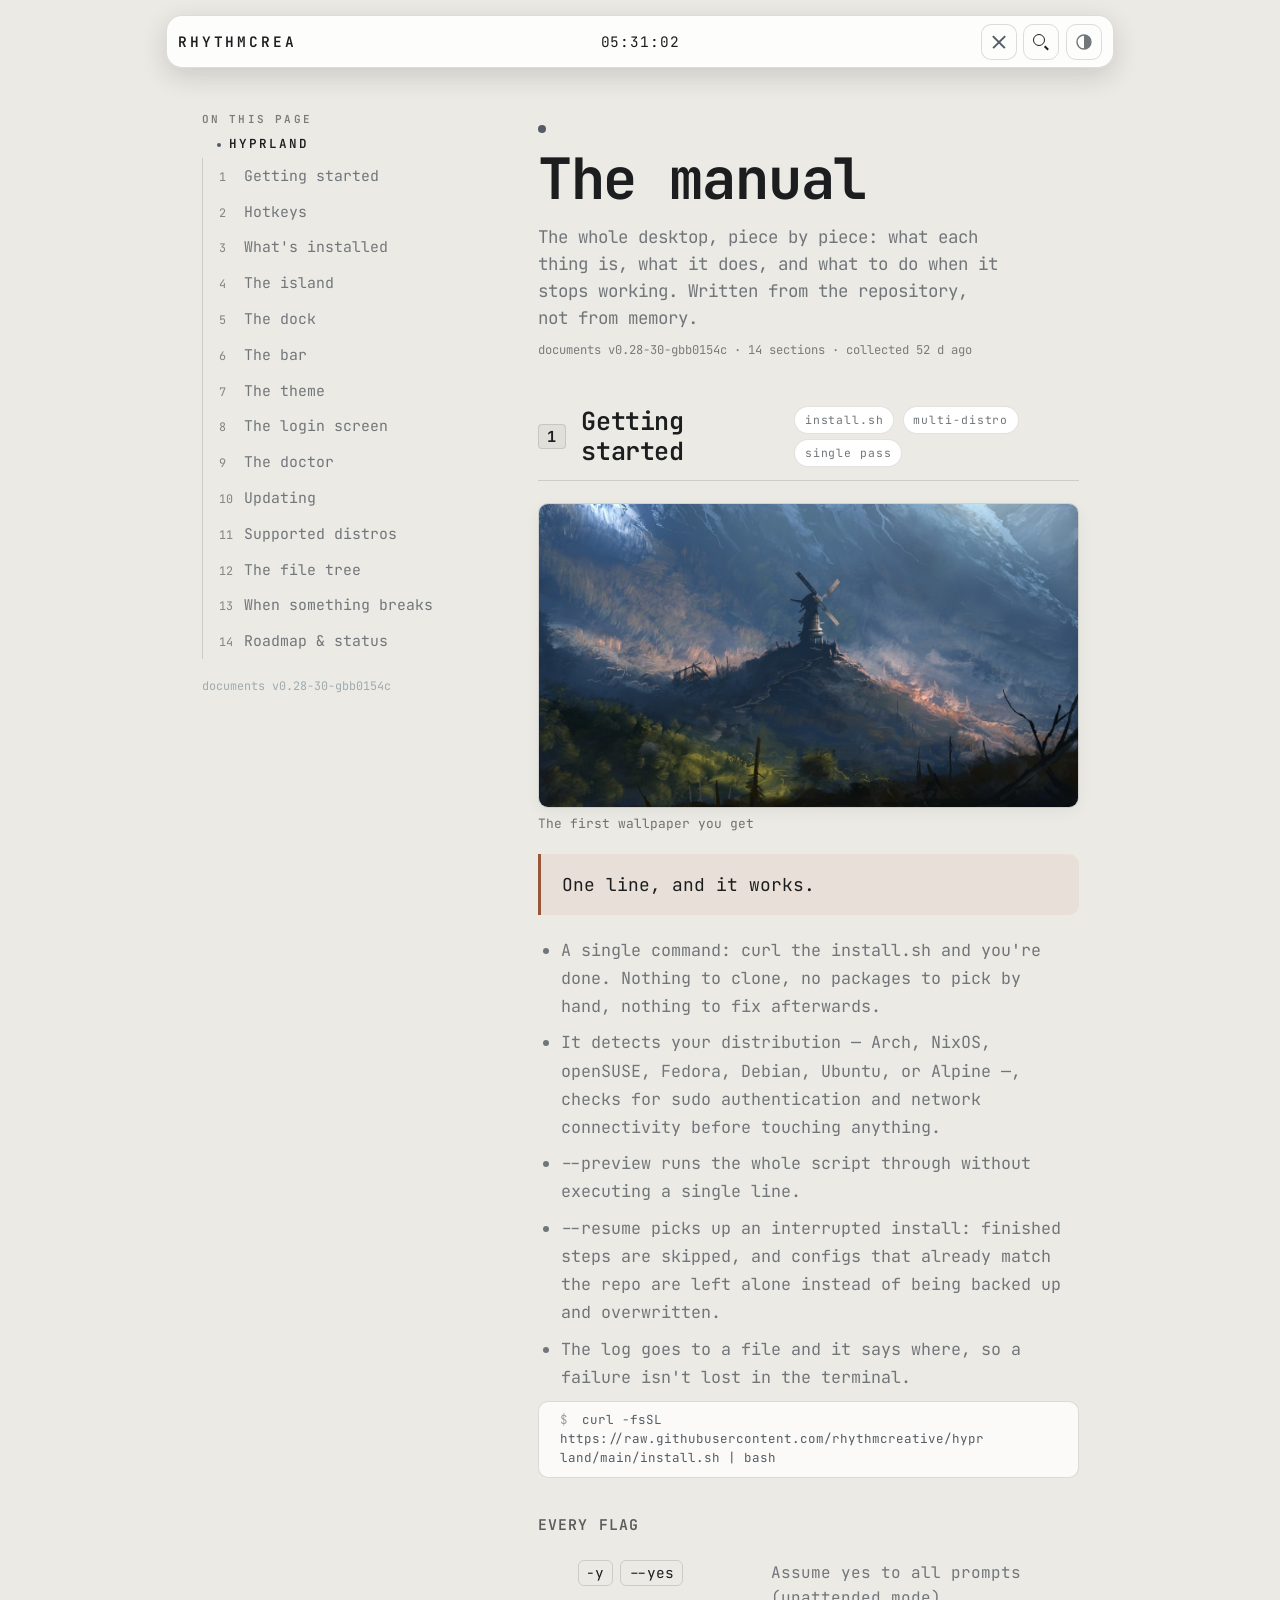
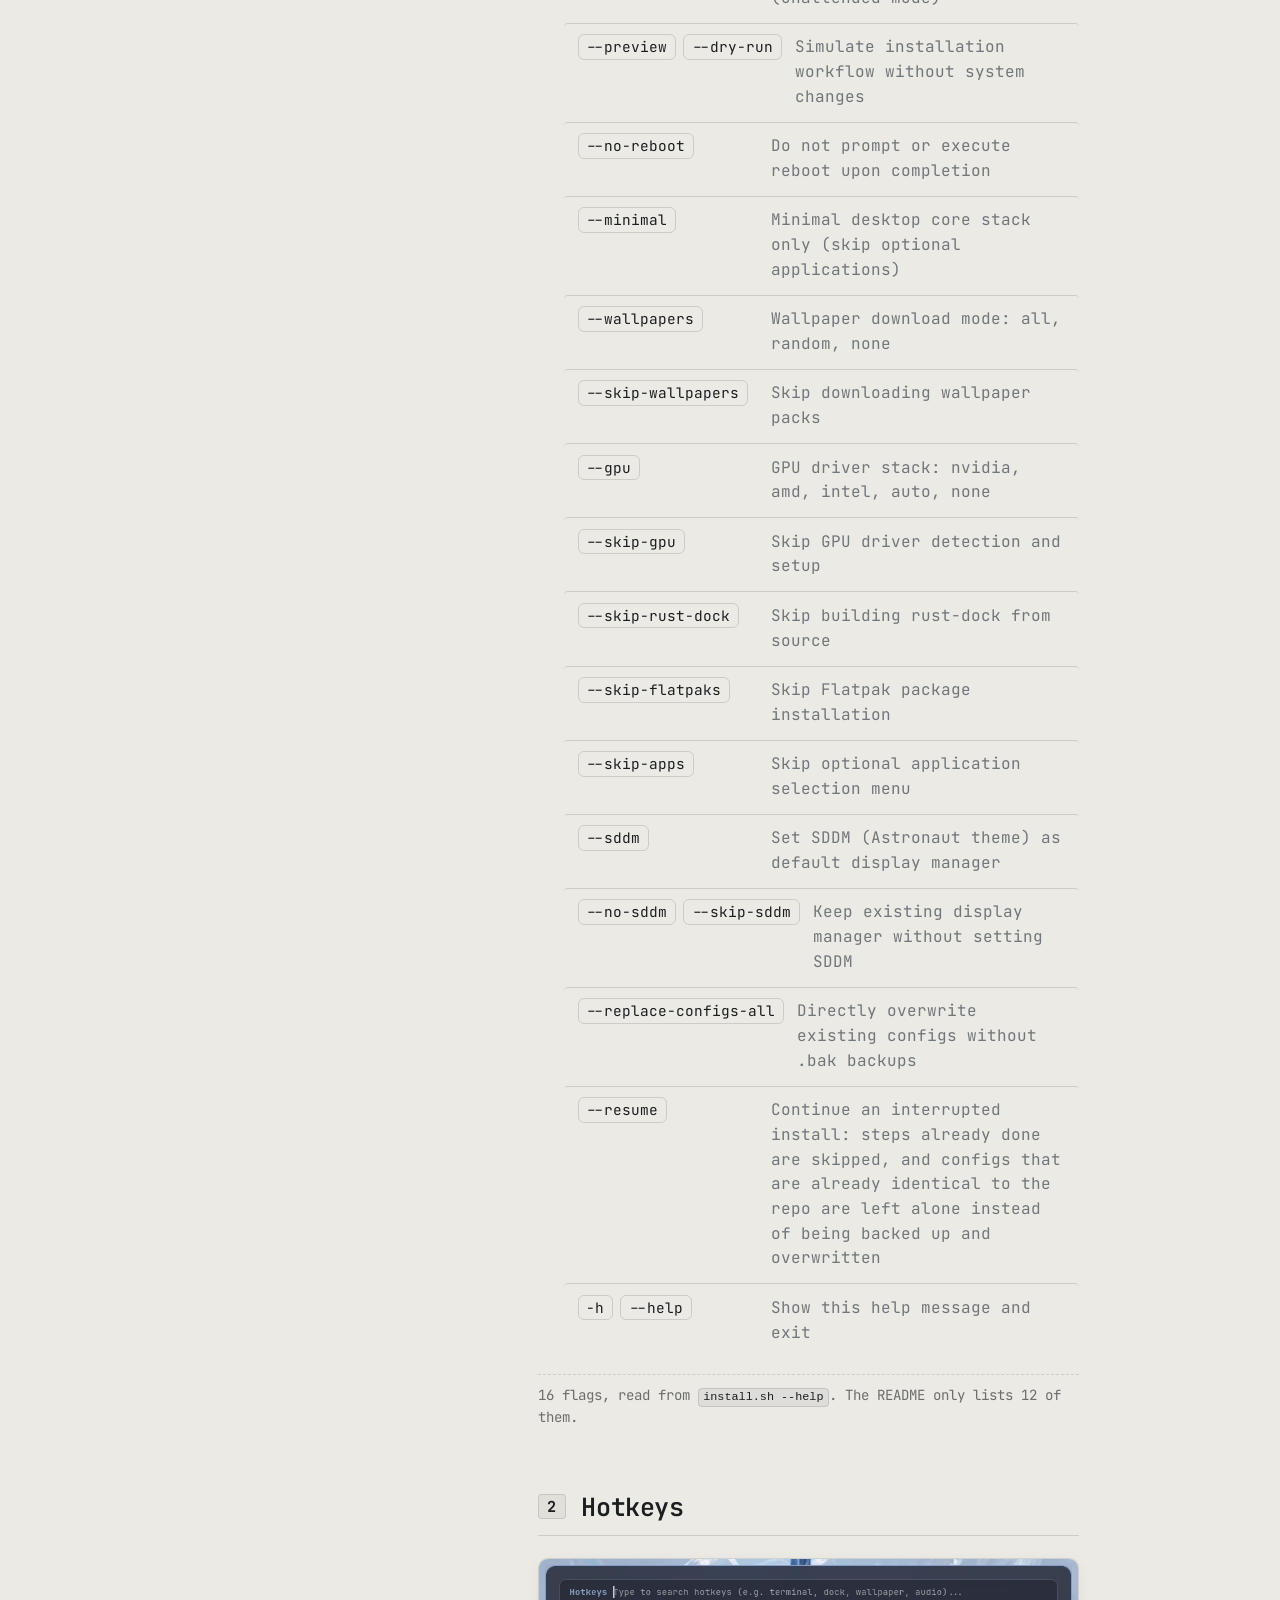
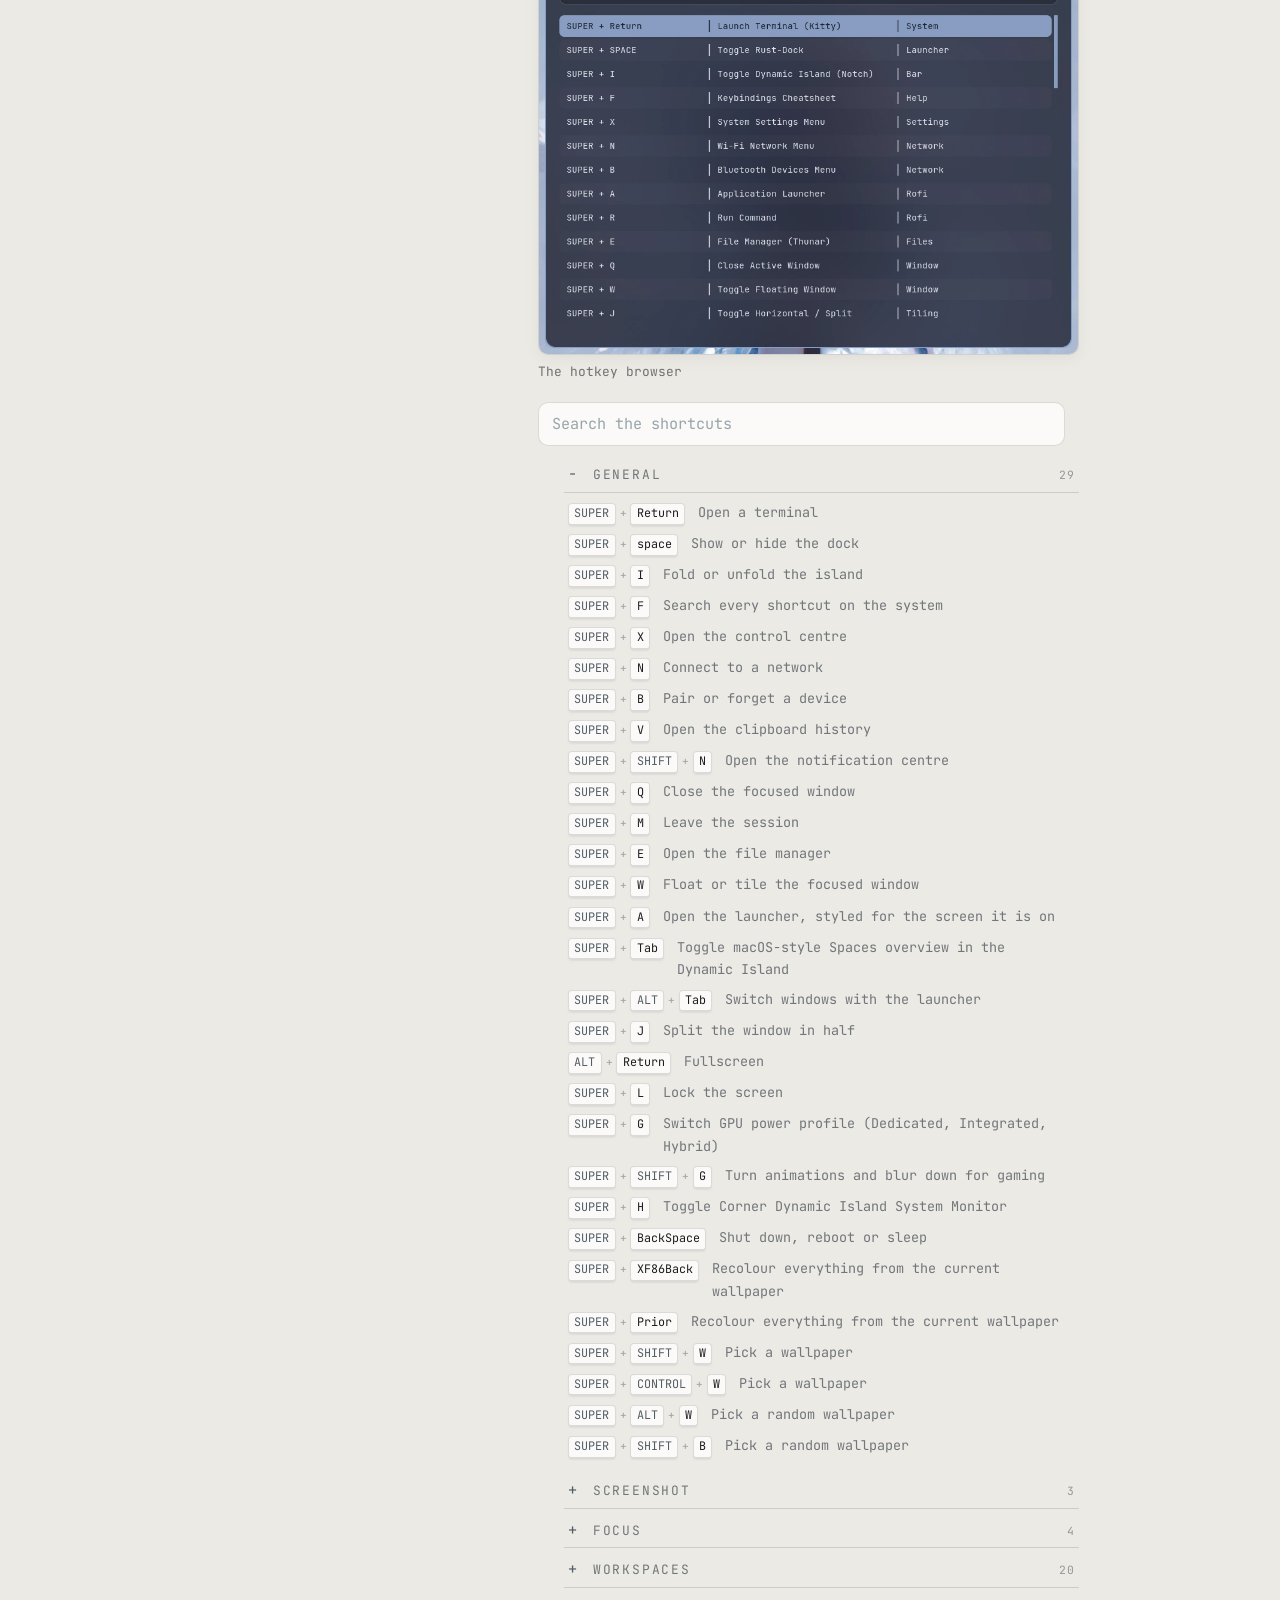
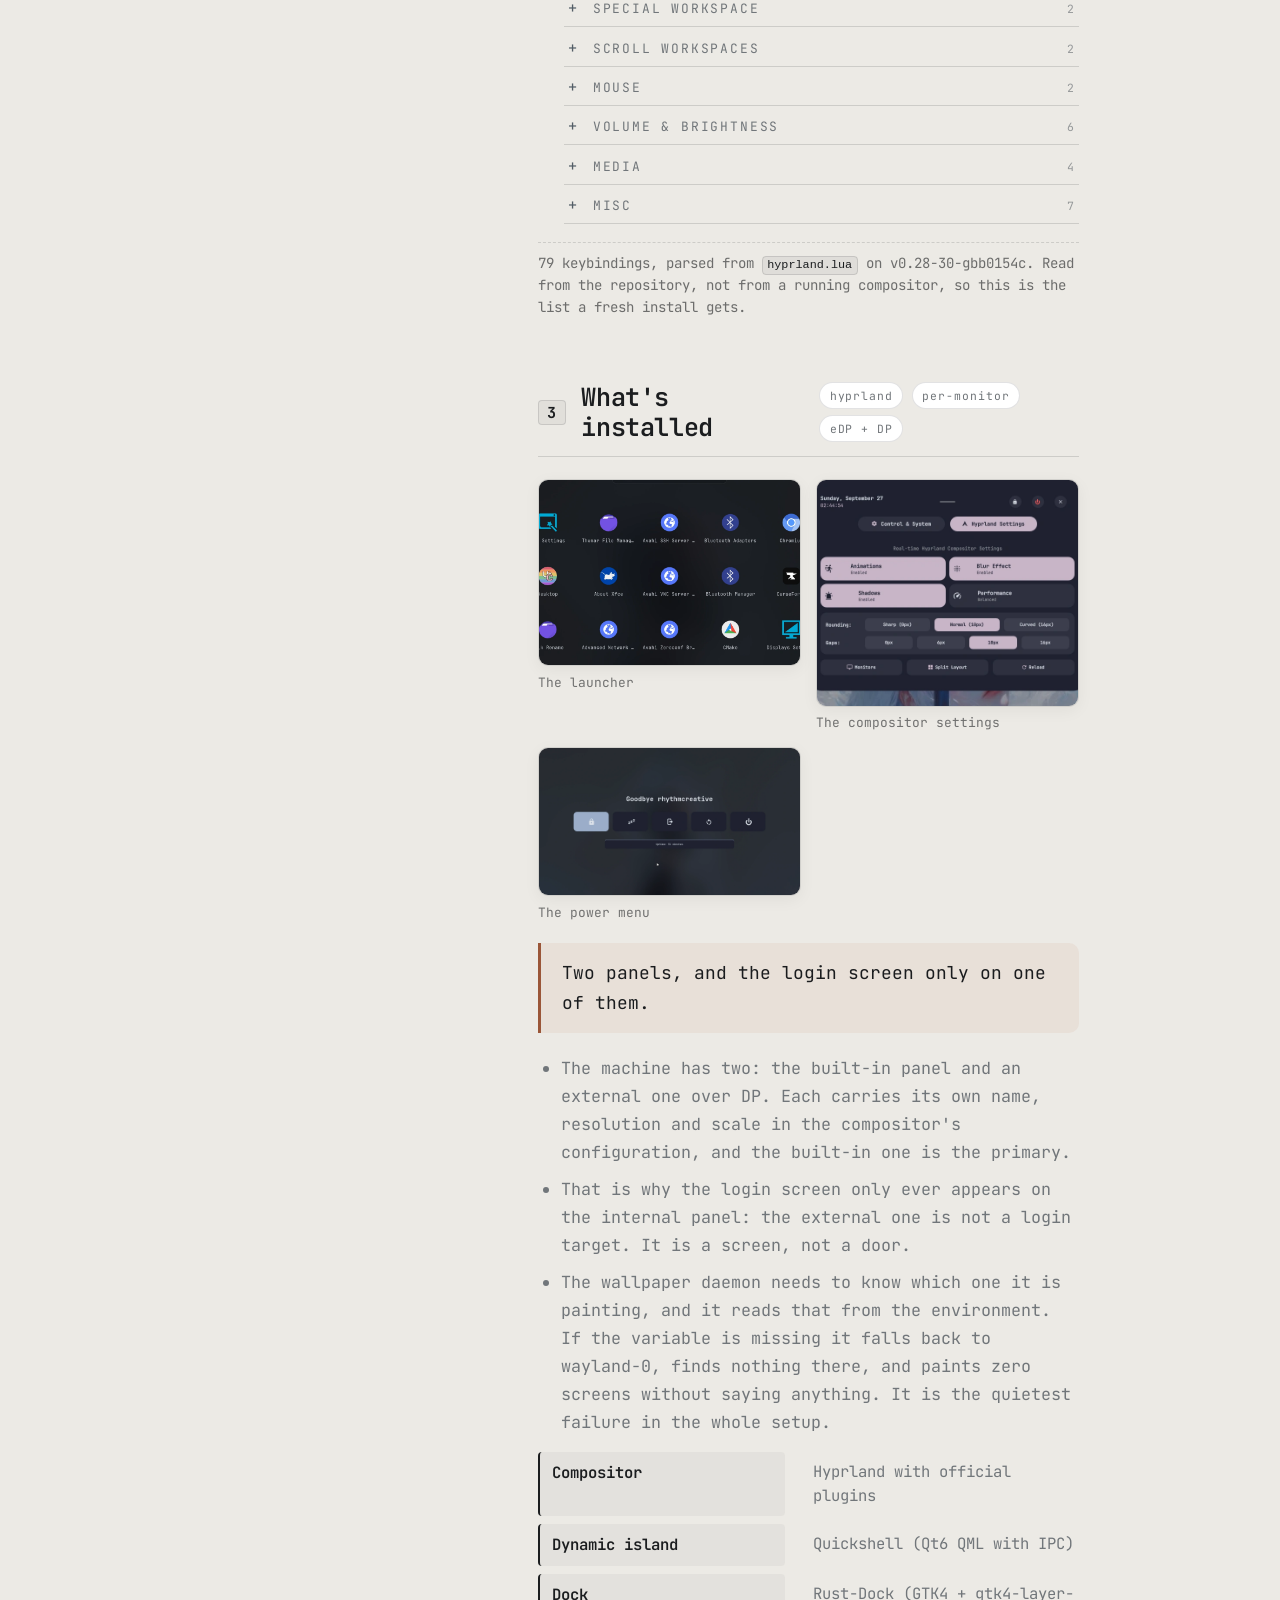
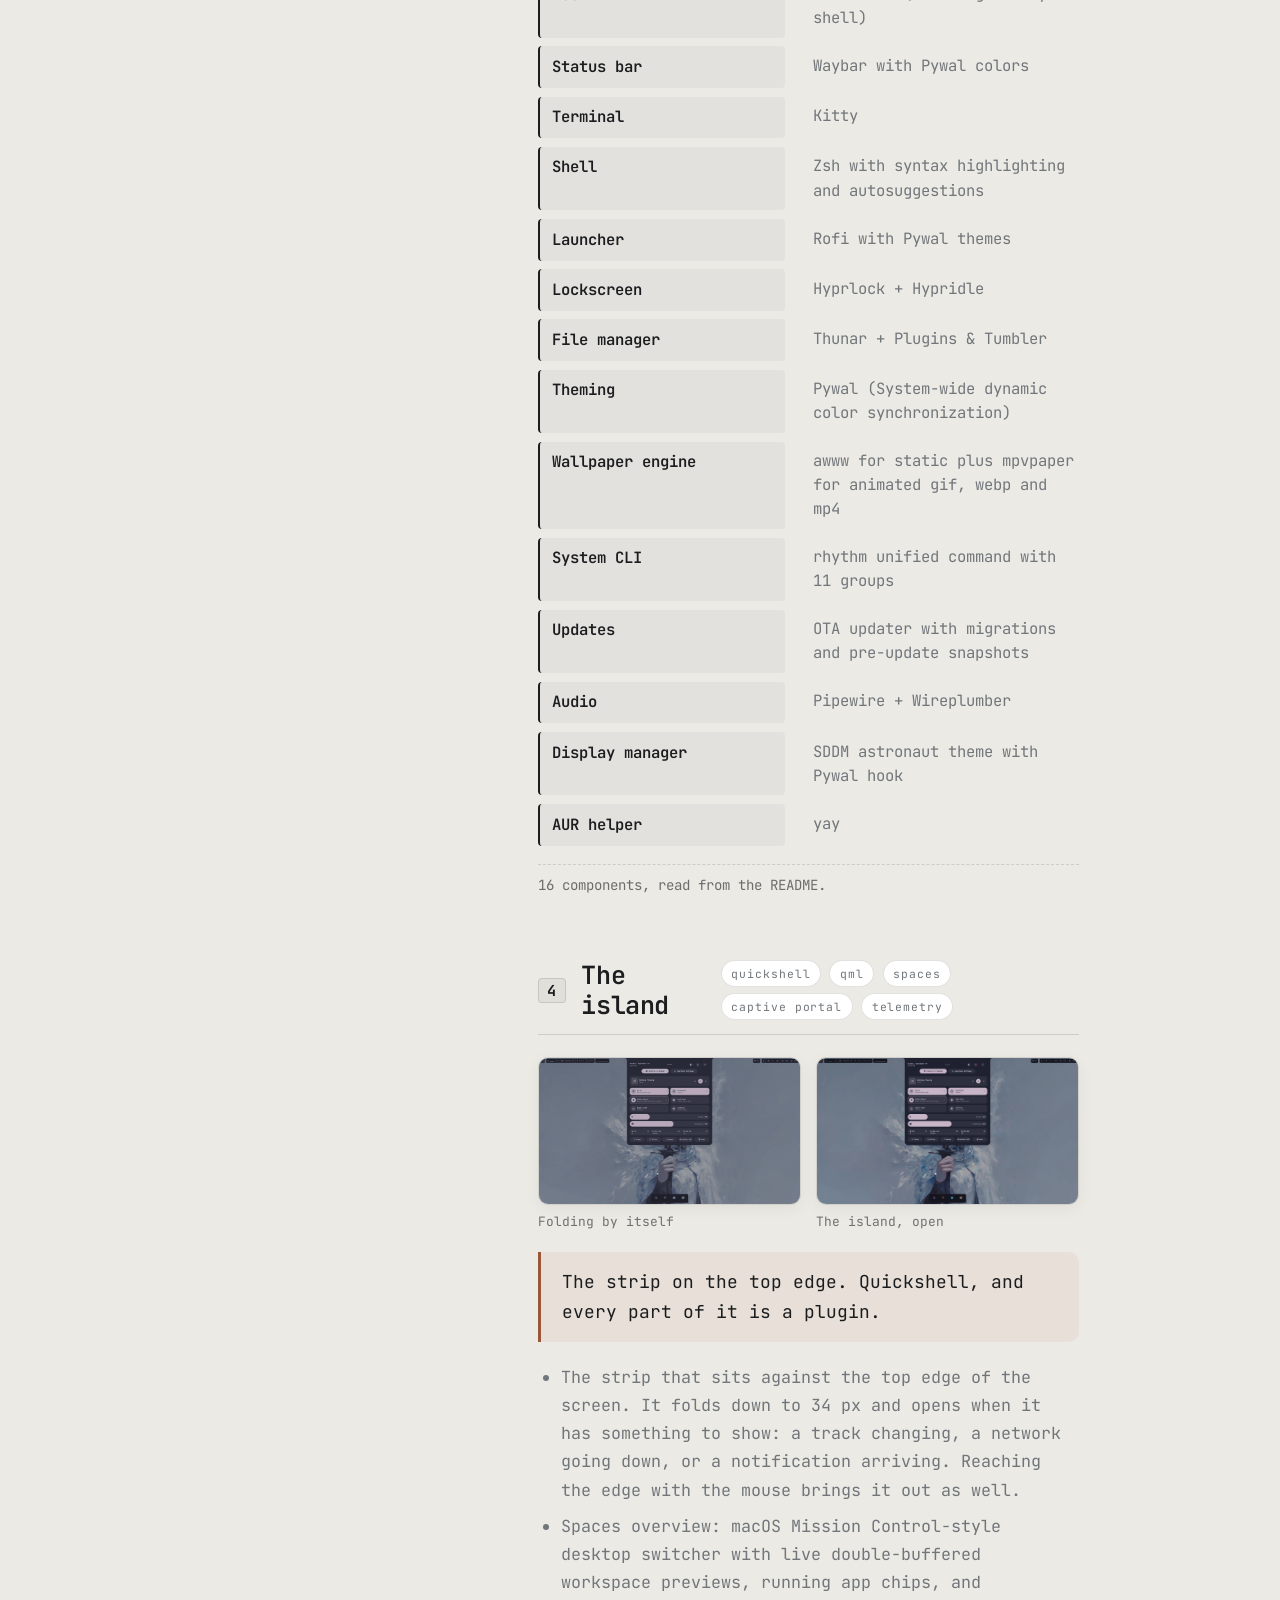
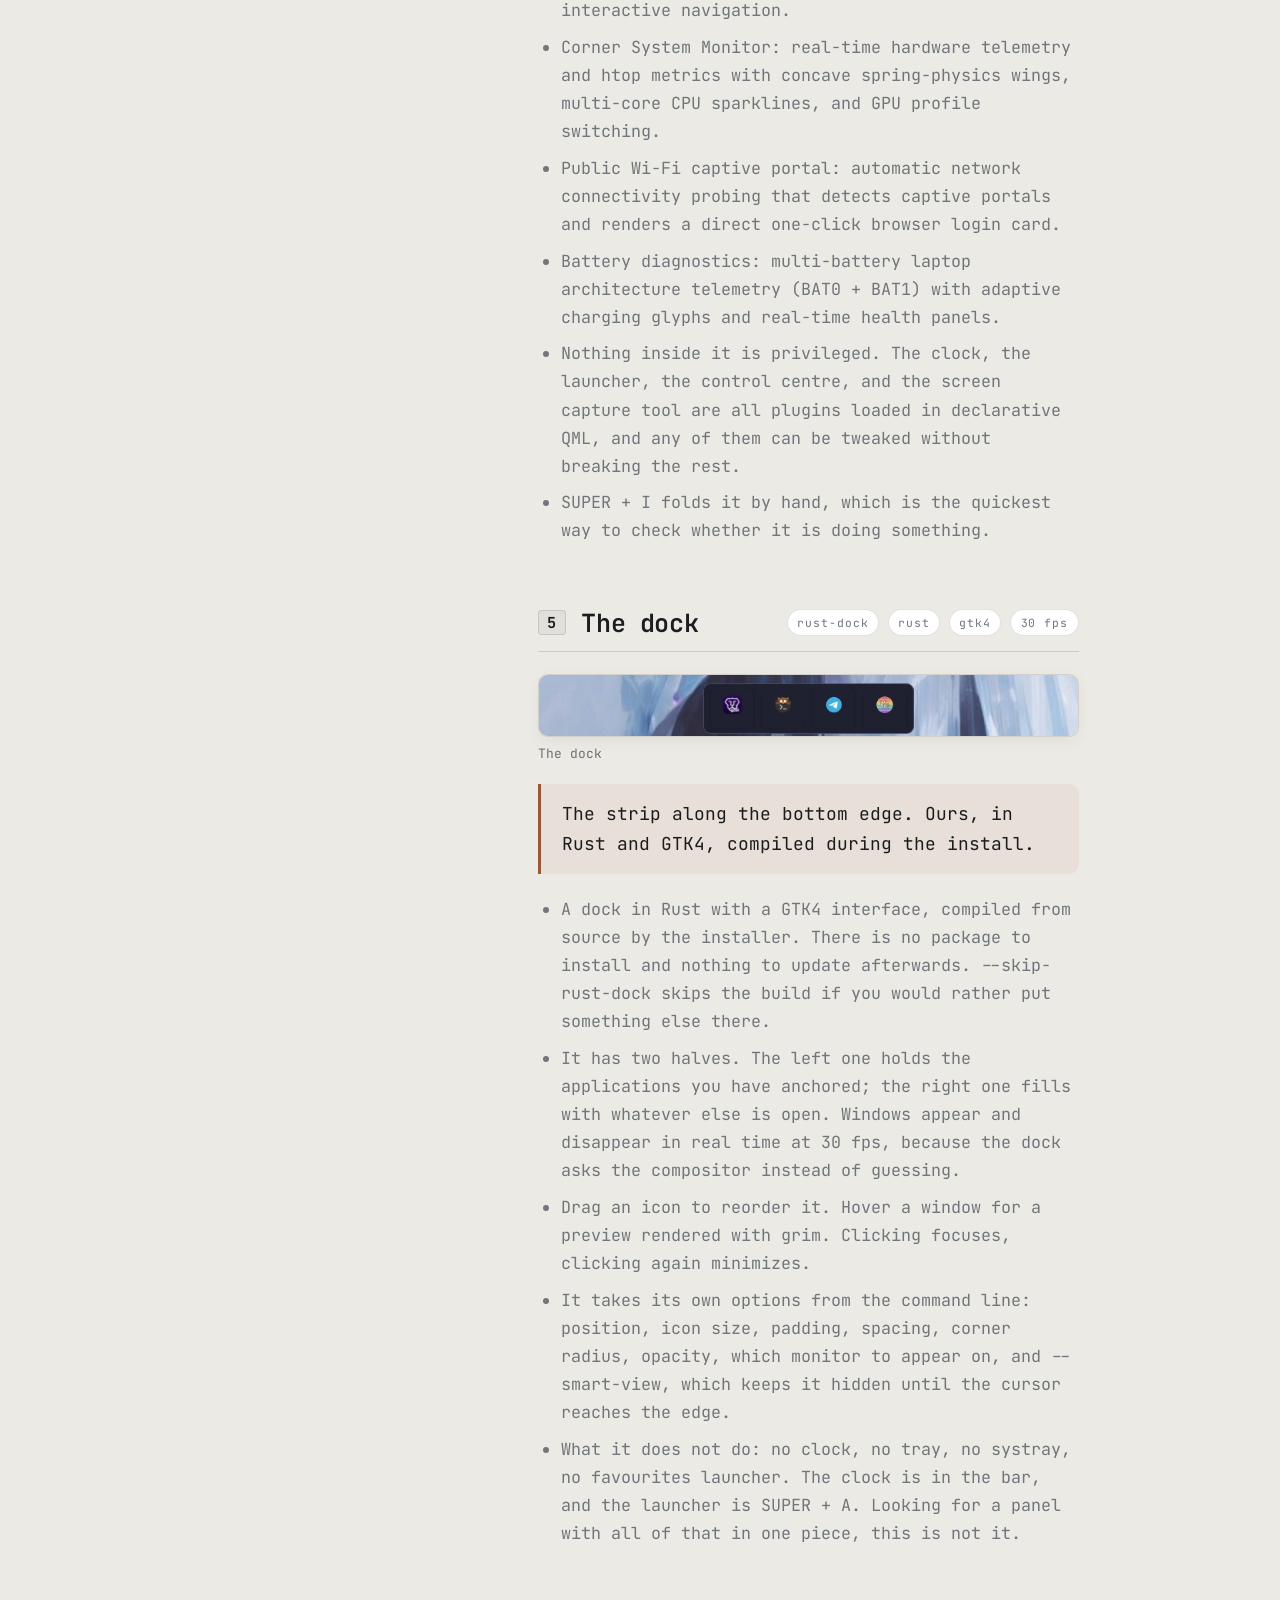
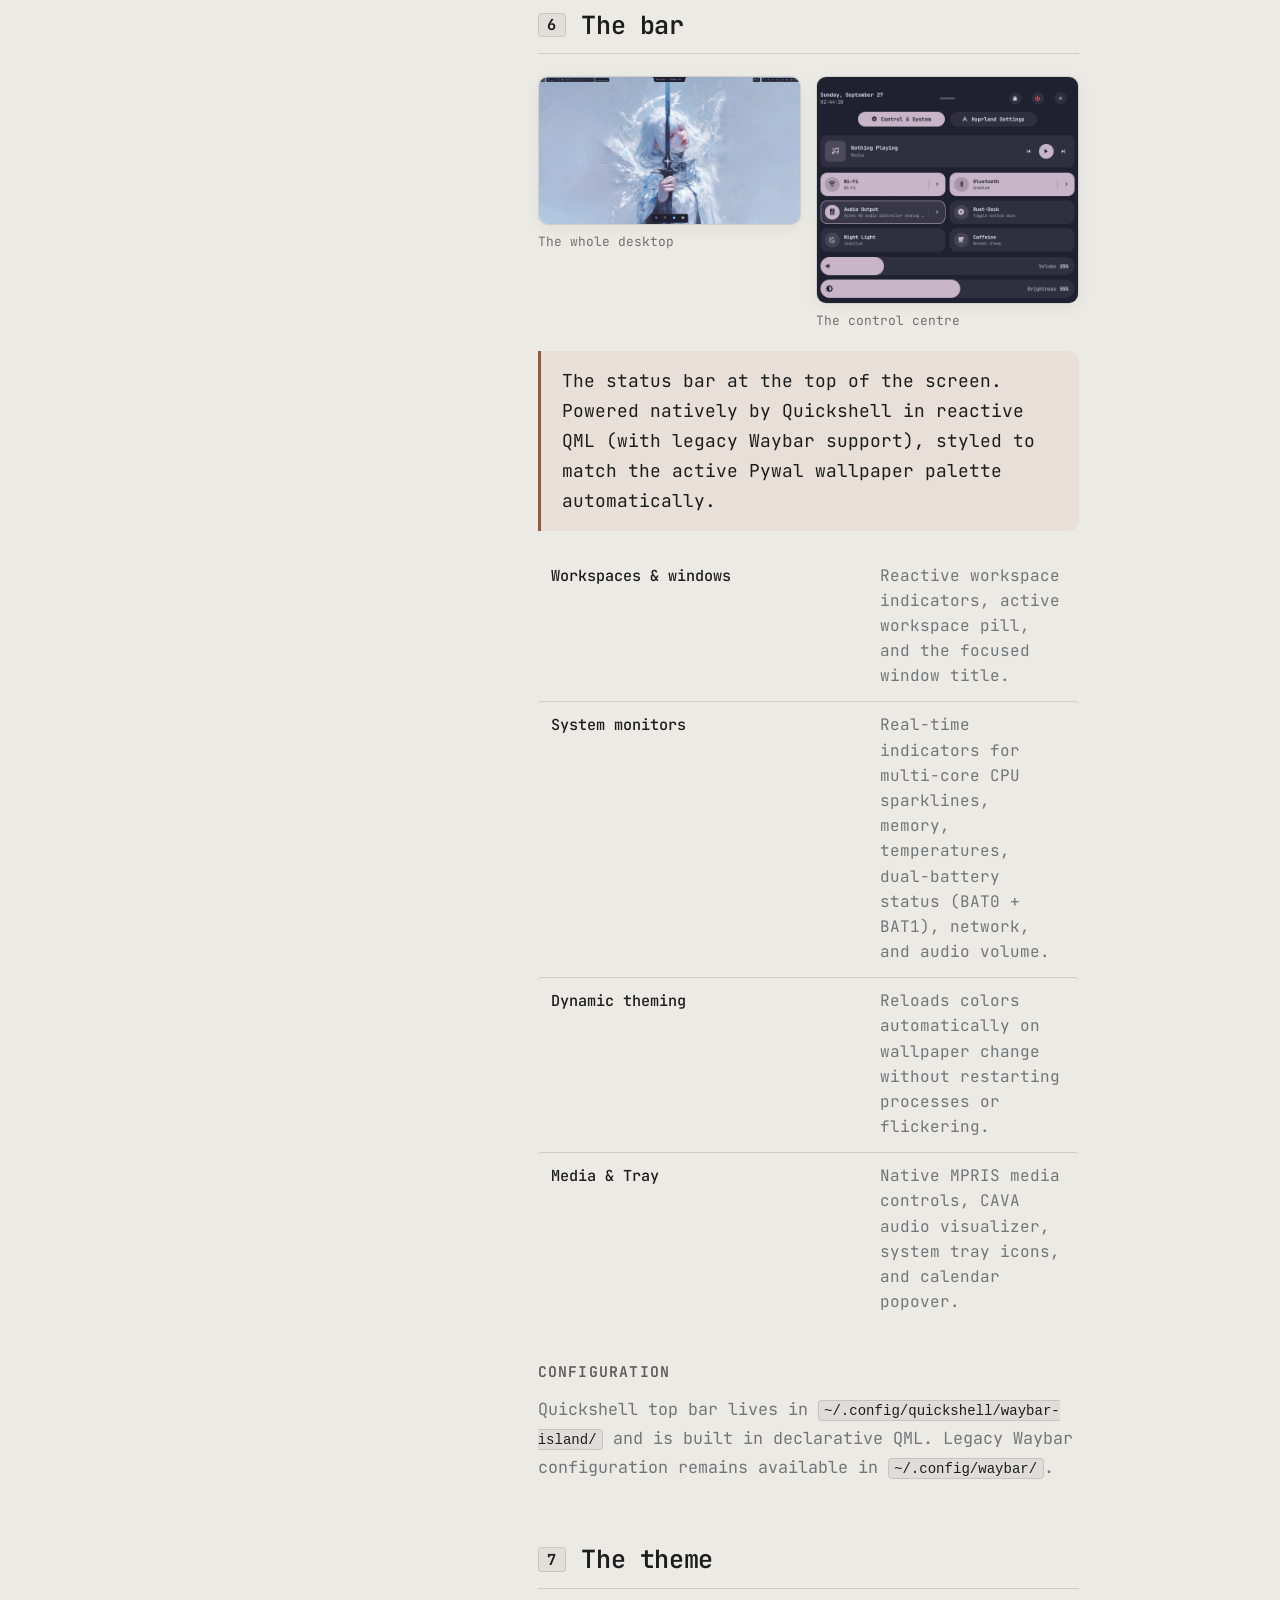
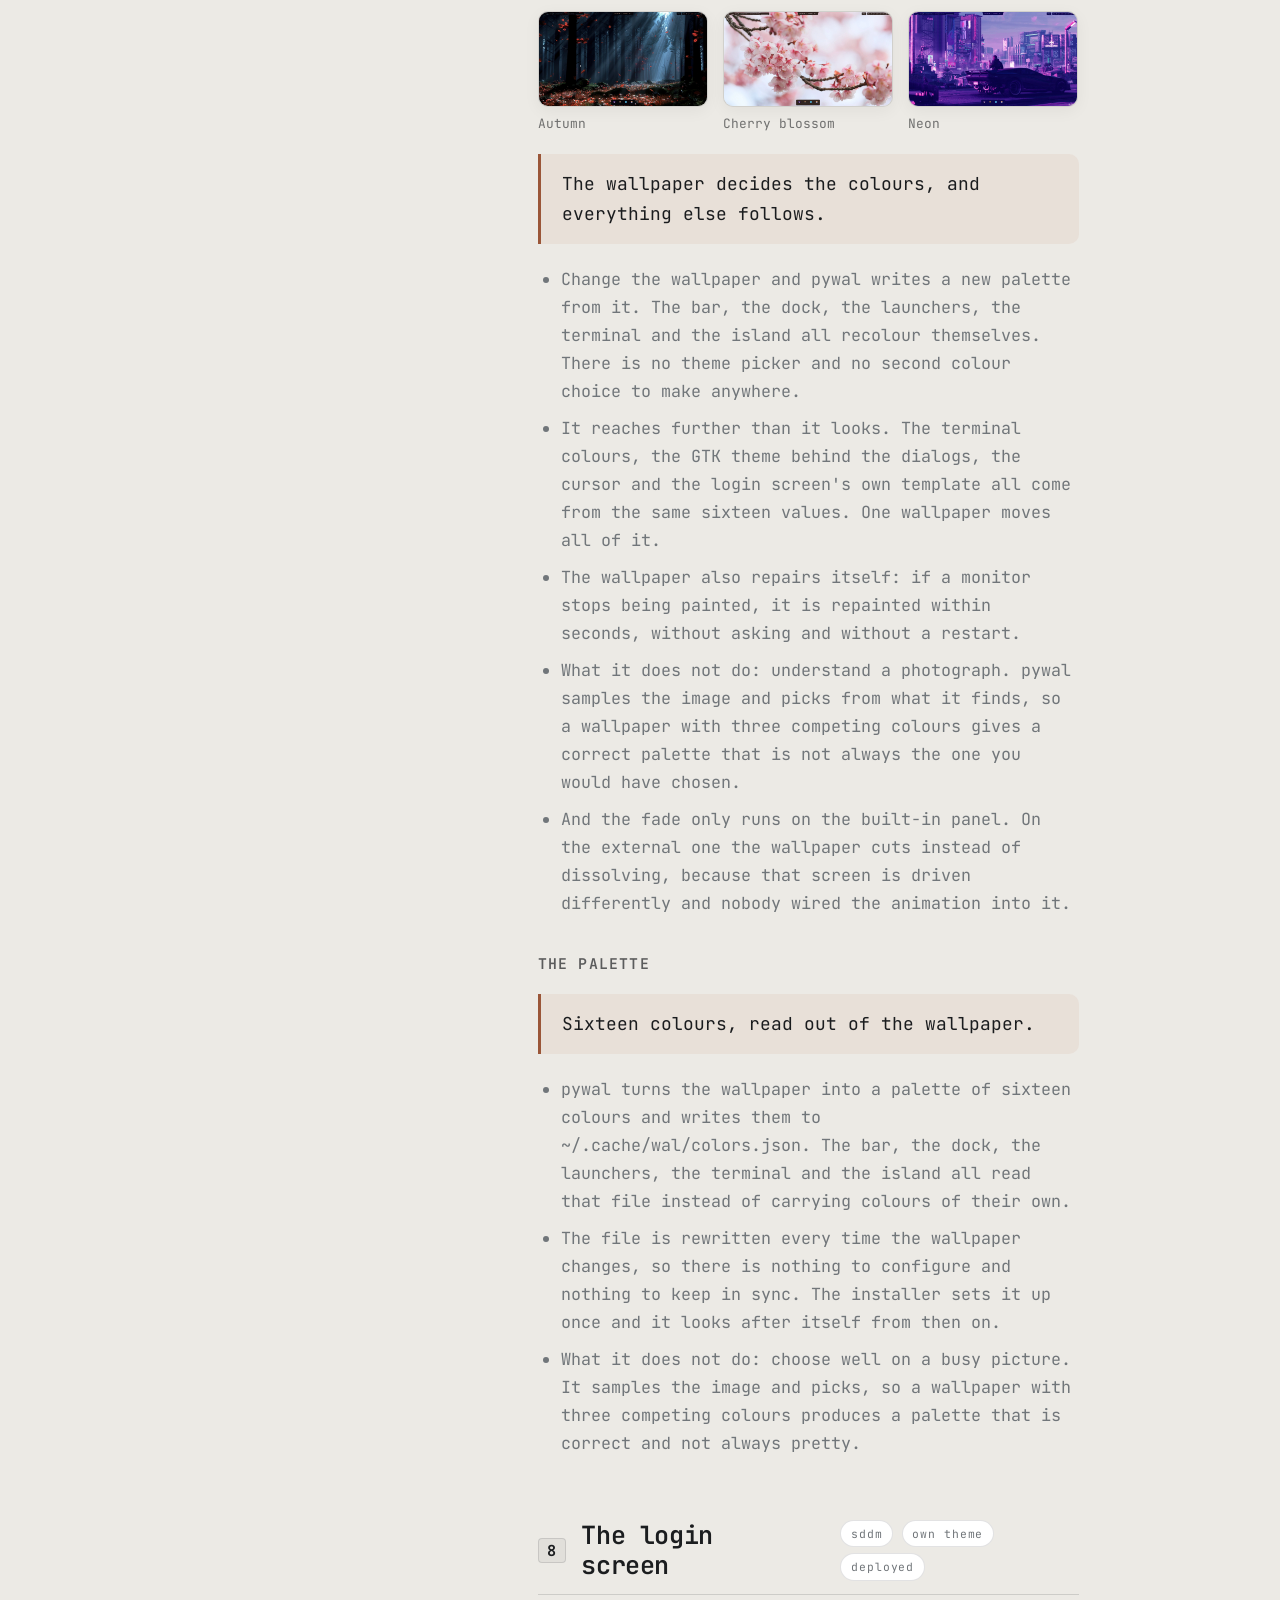
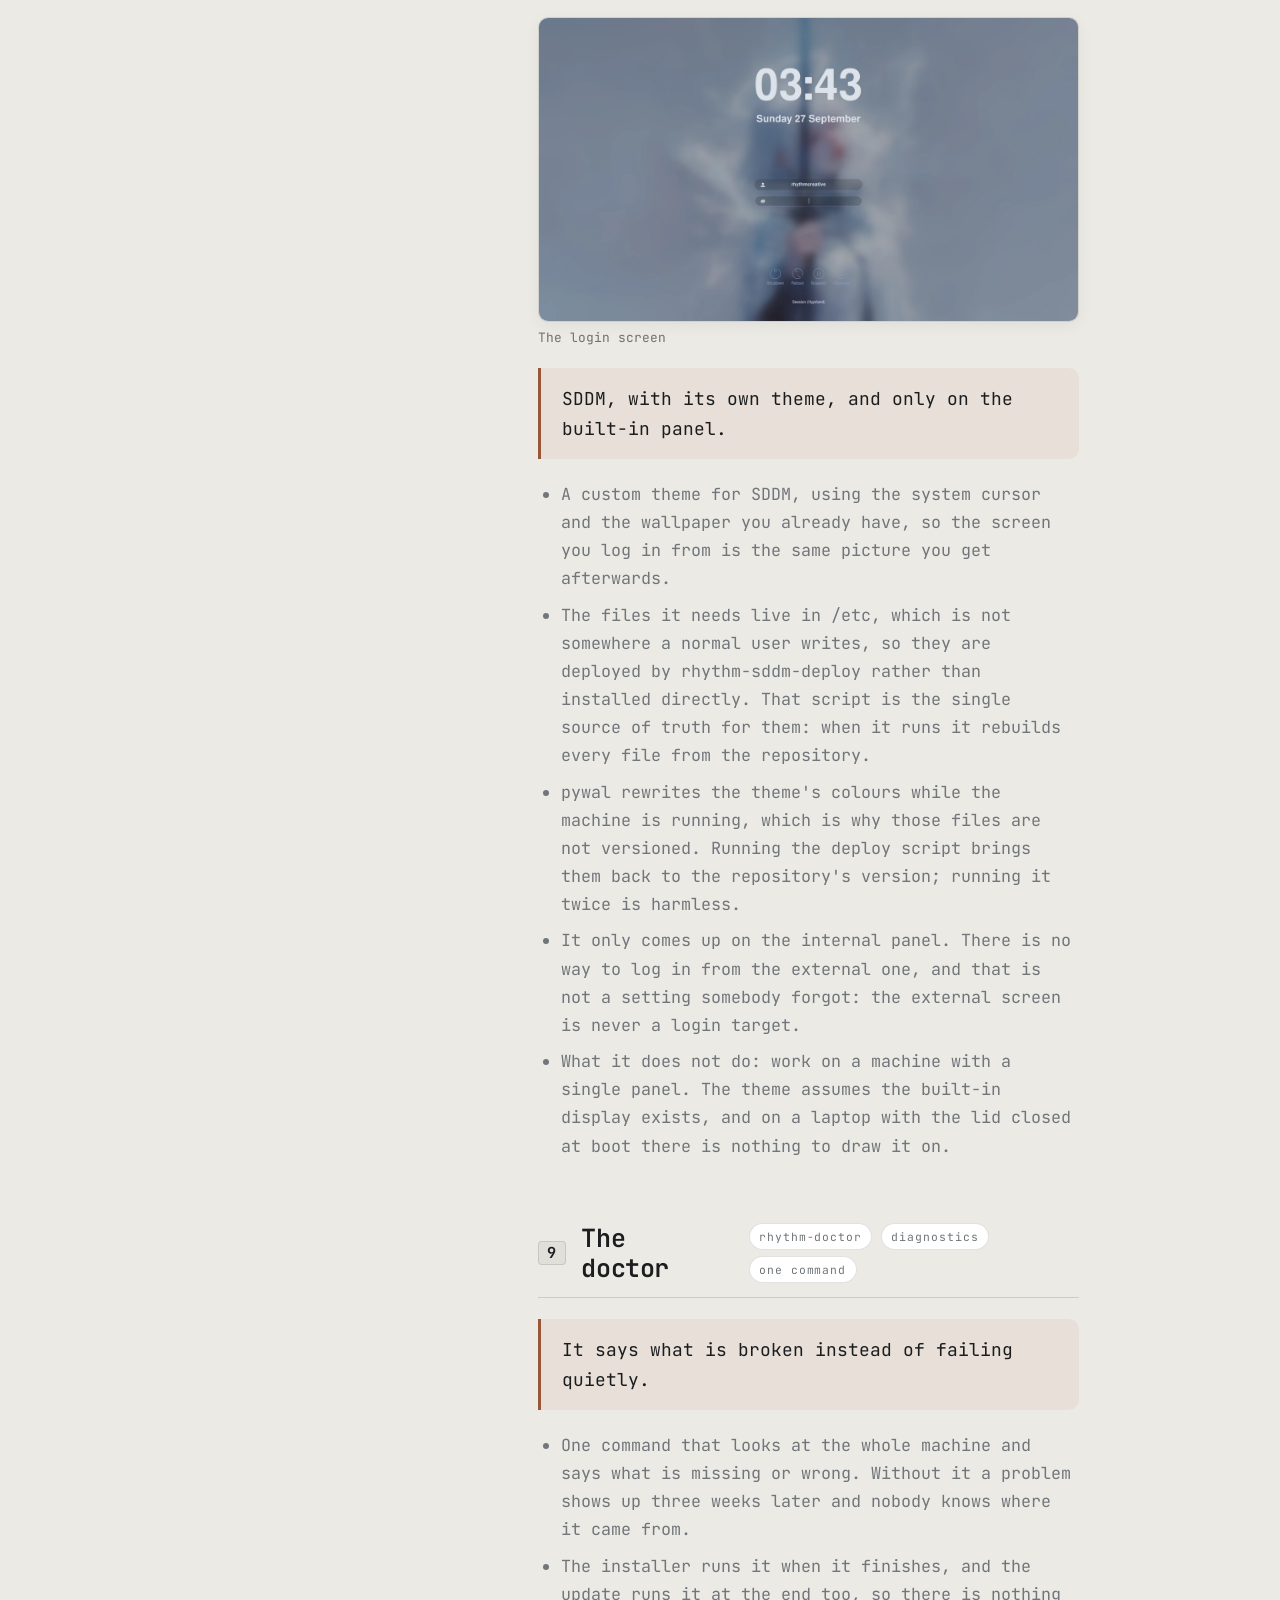
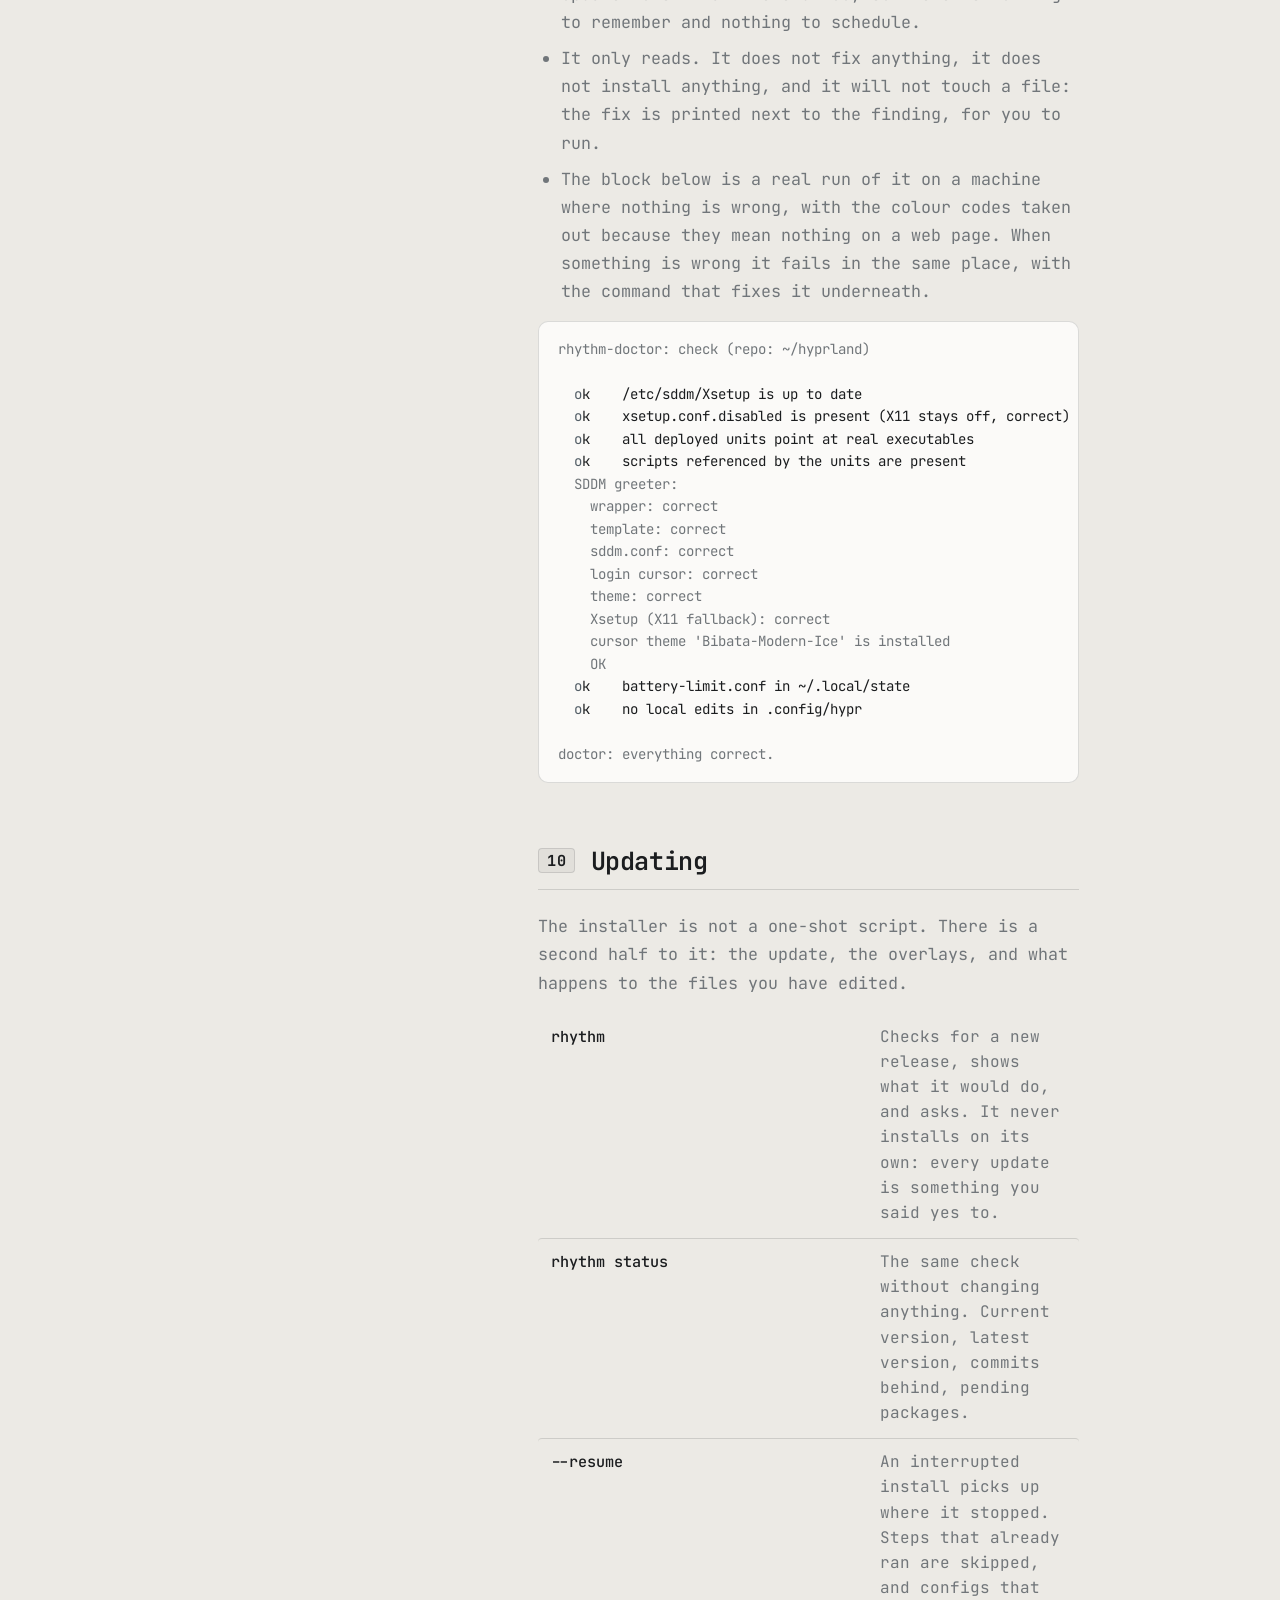
==== commit f514ddb2: "Update documentation and roadmap to reflect release v0.29" ====
--- a/manual.html
+++ b/manual.html
@@ -199,7 +199,7 @@
      objeto a H.proyectos y ya esta. -->
 <div class="manual-envoltorio cola">
   <nav class="indice" id="indice" aria-label="On this page">
-<h2>On this page</h2><div class="grupo-indice"><h3>hyprland</h3><ol class="subs"><li><a href="#hyprland/empezar"><i class="n">1</i><b>Getting started</b></a></li><li><a href="#hyprland/atajos"><i class="n">2</i><b>Hotkeys</b></a></li><li><a href="#hyprland/instalado"><i class="n">3</i><b>What&#39;s installed</b></a></li><li><a href="#hyprland/isla"><i class="n">4</i><b>The island</b></a></li><li><a href="#hyprland/dock"><i class="n">5</i><b>The dock</b></a></li><li><a href="#hyprland/barra"><i class="n">6</i><b>The bar</b></a></li><li><a href="#hyprland/tema"><i class="n">7</i><b>The theme</b></a></li><li><a href="#hyprland/login"><i class="n">8</i><b>The login screen</b></a></li><li><a href="#hyprland/doctor"><i class="n">9</i><b>The doctor</b></a></li><li><a href="#hyprland/actualizar"><i class="n">10</i><b>Updating</b></a></li><li><a href="#hyprland/distros"><i class="n">11</i><b>Supported distros</b></a></li><li><a href="#hyprland/arbol"><i class="n">12</i><b>The file tree</b></a></li><li><a href="#hyprland/problemas"><i class="n">13</i><b>When something breaks</b></a></li><li><a href="#hyprland/futuro"><i class="n">14</i><b>Roadmap &amp; status</b></a></li></ol></div><p class="indice-sello">documents v0.25</p>
+<h2>On this page</h2><div class="grupo-indice"><h3>hyprland</h3><ol class="subs"><li><a href="#hyprland/empezar"><i class="n">1</i><b>Getting started</b></a></li><li><a href="#hyprland/atajos"><i class="n">2</i><b>Hotkeys</b></a></li><li><a href="#hyprland/instalado"><i class="n">3</i><b>What&#39;s installed</b></a></li><li><a href="#hyprland/isla"><i class="n">4</i><b>The island</b></a></li><li><a href="#hyprland/dock"><i class="n">5</i><b>The dock</b></a></li><li><a href="#hyprland/barra"><i class="n">6</i><b>The bar</b></a></li><li><a href="#hyprland/tema"><i class="n">7</i><b>The theme</b></a></li><li><a href="#hyprland/login"><i class="n">8</i><b>The login screen</b></a></li><li><a href="#hyprland/doctor"><i class="n">9</i><b>The doctor</b></a></li><li><a href="#hyprland/actualizar"><i class="n">10</i><b>Updating</b></a></li><li><a href="#hyprland/distros"><i class="n">11</i><b>Supported distros</b></a></li><li><a href="#hyprland/arbol"><i class="n">12</i><b>The file tree</b></a></li><li><a href="#hyprland/problemas"><i class="n">13</i><b>When something breaks</b></a></li><li><a href="#hyprland/futuro"><i class="n">14</i><b>Roadmap &amp; status</b></a></li></ol></div><p class="indice-sello">documents v0.28-30-gbb0154c</p>
   </nav>
 
   <main class="manual" id="contenido">
@@ -217,7 +217,7 @@
 
     <!-- Las secciones las mete pintarManual() en app.js. -->
     <div id="manual">
-<div class="bloque-proyecto" id="proy-hyprland"><section class="seccion-manual" id="hyprland/empezar"><div class="cabecera-seccion"><span class="seccion-n">1</span><h2><a class="manual-titulo-link" href="#hyprland/empezar">Getting started<span class="manual-hash" aria-hidden="true">#</span></a></h2><span class="chips"><span class="chip">install.sh</span><span class="chip">multi-distro</span><span class="chip">single pass</span></span></div><div class="figuras"><figure class="figura"><a href="assets/manual/default.webp" target="_blank" rel="noopener" title="Open the full-size image"><img src="assets/manual/default.webp" alt="The wallpaper on a fresh install, before you change anything: a painted mountain valley with a windmill on the ridge." loading="lazy" decoding="async" width="1280" height="720"></a><figcaption>The first wallpaper you get</figcaption></figure></div><p class="destacado">One line, and it works.</p><ul class="prosa"><li>A single command: curl the install.sh and you&#39;re done. Nothing to clone, no packages to pick by hand, nothing to fix afterwards.</li><li>It detects your distribution — Arch, NixOS, openSUSE, Fedora, Debian, Ubuntu, or Alpine —, checks for sudo authentication and network connectivity before touching anything.</li><li>--preview runs the whole script through without executing a single line.</li><li>--resume picks up an interrupted install: finished steps are skipped, and configs that already match the repo are left alone instead of being backed up and overwritten.</li><li>The log goes to a file and it says where, so a failure isn&#39;t lost in the terminal.</li></ul><div class="comando"><code>curl -fsSL https://raw.githubusercontent.com/rhythmcreative/hyprland/main/install.sh | bash</code><button class="copiar" type="button" data-copiar="curl -fsSL https://raw.githubusercontent.com/rhythmcreative/hyprland/main/install.sh | bash">copy</button></div><h4>Every flag</h4><div class="banderas"><div class="bandera"><span class="nombres"><code>-u</code><code>--update</code></span><span class="que">Update existing installation (sync configs, helpers, &amp; packages)</span></div><div class="bandera"><span class="nombres"><code>-y</code><code>--yes</code></span><span class="que">Assume yes to all prompts (unattended mode)</span></div><div class="bandera"><span class="nombres"><code>--preview</code><code>--dry-run</code></span><span class="que">Simulate installation workflow without system changes</span></div><div class="bandera"><span class="nombres"><code>--no-reboot</code></span><span class="que">Do not prompt or execute reboot upon completion</span></div><div class="bandera"><span class="nombres"><code>--minimal</code></span><span class="que">Minimal desktop core stack only (skip optional applications)</span></div><div class="bandera"><span class="nombres"><code>--wallpapers</code></span><span class="que">Wallpaper download mode: all, random, none</span></div><div class="bandera"><span class="nombres"><code>--skip-wallpapers</code></span><span class="que">Skip downloading wallpaper packs</span></div><div class="bandera"><span class="nombres"><code>--gpu</code></span><span class="que">GPU driver stack: nvidia, amd, intel, auto, none</span></div><div class="bandera"><span class="nombres"><code>--skip-gpu</code></span><span class="que">Skip GPU driver detection and setup</span></div><div class="bandera"><span class="nombres"><code>--skip-rust-dock</code></span><span class="que">Skip building rust-dock from source</span></div><div class="bandera"><span class="nombres"><code>--skip-flatpaks</code></span><span class="que">Skip Flatpak package installation</span></div><div class="bandera"><span class="nombres"><code>--skip-apps</code></span><span class="que">Skip optional application selection menu</span></div><div class="bandera"><span class="nombres"><code>--sddm</code></span><span class="que">Set SDDM (Astronaut theme) as default display manager</span></div><div class="bandera"><span class="nombres"><code>--no-sddm</code><code>--skip-sddm</code></span><span class="que">Keep existing display manager without setting SDDM</span></div><div class="bandera"><span class="nombres"><code>--replace-configs-all</code></span><span class="que">Directly overwrite existing configs without .bak backups</span></div><div class="bandera"><span class="nombres"><code>--resume</code></span><span class="que">Continue an interrupted install: steps already done are skipped, and configs that are already identical to the repo are left alone instead of being backed up and overwritten</span></div><div class="bandera"><span class="nombres"><code>-h</code><code>--help</code></span><span class="que">Show this help message and exit</span></div></div><p class="nota-dato">17 flags, read from <code>install.sh --help</code>. The README only lists 12 of them.</p><div class="siguientes"><a class="siguiente" href="#hyprland/atajos"><span>Next</span><strong class="siguiente-tit">Hotkeys</strong><i aria-hidden="true"></i></a></div></section><section class="seccion-manual" id="hyprland/atajos"><div class="cabecera-seccion"><span class="seccion-n">2</span><h2><a class="manual-titulo-link" href="#hyprland/atajos">Hotkeys<span class="manual-hash" aria-hidden="true">#</span></a></h2></div><div class="figuras"><figure class="figura"><a href="assets/manual/rofi_hotkeys_crop.webp" target="_blank" rel="noopener" title="Open the full-size image"><img src="assets/manual/rofi_hotkeys_crop.webp" alt="The hotkey browser, open over the desktop, with every shortcut in the config listed and searchable." loading="lazy" decoding="async" width="900" height="660"></a><figcaption>The hotkey browser</figcaption></figure></div><div class="buscador"><input type="search" id="busca-atajos" placeholder="Search the shortcuts" autocomplete="off" spellcheck="false" aria-label="Search the keybindings"><span class="buscador-conteo" id="cuenta-atajos"></span></div><div class="atajos" id="lista-atajos"><details class="grupo-atajos" open><summary>General<span>27</span></summary><div class="filas-atajos"><div class="atajo"><span class="combo"><kbd>SUPER</kbd><i>+</i><kbd class="tecla">Return</kbd></span><span class="que">Open a terminal</span></div><div class="atajo"><span class="combo"><kbd>SUPER</kbd><i>+</i><kbd class="tecla">space</kbd></span><span class="que">Show or hide the dock</span></div><div class="atajo"><span class="combo"><kbd>SUPER</kbd><i>+</i><kbd class="tecla">I</kbd></span><span class="que">Fold or unfold the island</span></div><div class="atajo"><span class="combo"><kbd>SUPER</kbd><i>+</i><kbd class="tecla">F</kbd></span><span class="que">Search every shortcut on the system</span></div><div class="atajo"><span class="combo"><kbd>SUPER</kbd><i>+</i><kbd class="tecla">X</kbd></span><span class="que">Open the control centre</span></div><div class="atajo"><span class="combo"><kbd>SUPER</kbd><i>+</i><kbd class="tecla">N</kbd></span><span class="que">Connect to a network</span></div><div class="atajo"><span class="combo"><kbd>SUPER</kbd><i>+</i><kbd class="tecla">B</kbd></span><span class="que">Pair or forget a device</span></div><div class="atajo"><span class="combo"><kbd>SUPER</kbd><i>+</i><kbd class="tecla">V</kbd></span><span class="que">Open the clipboard history</span></div><div class="atajo"><span class="combo"><kbd>SUPER</kbd><i>+</i><kbd>SHIFT</kbd><i>+</i><kbd class="tecla">N</kbd></span><span class="que">Open the notification centre</span></div><div class="atajo"><span class="combo"><kbd>SUPER</kbd><i>+</i><kbd class="tecla">Q</kbd></span><span class="que">Close the focused window</span></div><div class="atajo"><span class="combo"><kbd>SUPER</kbd><i>+</i><kbd class="tecla">M</kbd></span><span class="que">Leave the session</span></div><div class="atajo"><span class="combo"><kbd>SUPER</kbd><i>+</i><kbd class="tecla">E</kbd></span><span class="que">Open the file manager</span></div><div class="atajo"><span class="combo"><kbd>SUPER</kbd><i>+</i><kbd class="tecla">W</kbd></span><span class="que">Float or tile the focused window</span></div><div class="atajo"><span class="combo"><kbd>SUPER</kbd><i>+</i><kbd class="tecla">A</kbd></span><span class="que">Open the launcher, styled for the screen it is on</span></div><div class="atajo"><span class="combo"><kbd>SUPER</kbd><i>+</i><kbd class="tecla">Tab</kbd></span><span class="que">See every workspace at once</span></div><div class="atajo"><span class="combo"><kbd>SUPER</kbd><i>+</i><kbd>ALT</kbd><i>+</i><kbd class="tecla">Tab</kbd></span><span class="que">Switch windows with the launcher</span></div><div class="atajo"><span class="combo"><kbd>SUPER</kbd><i>+</i><kbd class="tecla">J</kbd></span><span class="que">Split the window in half</span></div><div class="atajo"><span class="combo"><kbd>ALT</kbd><i>+</i><kbd class="tecla">Return</kbd></span><span class="que">Fullscreen</span></div><div class="atajo"><span class="combo"><kbd>SUPER</kbd><i>+</i><kbd class="tecla">L</kbd></span><span class="que">Lock the screen</span></div><div class="atajo"><span class="combo"><kbd>SUPER</kbd><i>+</i><kbd>SHIFT</kbd><i>+</i><kbd class="tecla">G</kbd></span><span class="que">Turn animations and blur down for gaming</span></div><div class="atajo"><span class="combo"><kbd>SUPER</kbd><i>+</i><kbd class="tecla">BackSpace</kbd></span><span class="que">Shut down, reboot or sleep</span></div><div class="atajo"><span class="combo"><kbd>SUPER</kbd><i>+</i><kbd class="tecla">XF86Back</kbd></span><span class="que">Recolour everything from the current wallpaper</span></div><div class="atajo"><span class="combo"><kbd>SUPER</kbd><i>+</i><kbd class="tecla">Prior</kbd></span><span class="que">Recolour everything from the current wallpaper</span></div><div class="atajo"><span class="combo"><kbd>SUPER</kbd><i>+</i><kbd>SHIFT</kbd><i>+</i><kbd class="tecla">W</kbd></span><span class="que">Pick a wallpaper</span></div><div class="atajo"><span class="combo"><kbd>SUPER</kbd><i>+</i><kbd>CONTROL</kbd><i>+</i><kbd class="tecla">W</kbd></span><span class="que">Pick a wallpaper</span></div><div class="atajo"><span class="combo"><kbd>SUPER</kbd><i>+</i><kbd>ALT</kbd><i>+</i><kbd class="tecla">W</kbd></span><span class="que">wallpaper changer with waybar sync</span></div><div class="atajo"><span class="combo"><kbd>SUPER</kbd><i>+</i><kbd>SHIFT</kbd><i>+</i><kbd class="tecla">B</kbd></span><span class="que">Pick a random wallpaper</span></div></div></details><details class="grupo-atajos"><summary>Screenshot<span>3</span></summary><div class="filas-atajos"><div class="atajo"><span class="combo"><kbd>SUPER</kbd><i>+</i><kbd class="tecla">P</kbd></span><span class="que">Screenshot of a part of the screen: drag out the area with the mouse and it opens in the editor. There is no full-screen one</span></div><div class="atajo"><span class="combo"><kbd>SUPER</kbd><i>+</i><kbd>SHIFT</kbd><i>+</i><kbd class="tecla">P</kbd></span><span class="que">Pick a colour off the screen and copy its hex</span></div><div class="atajo"><span class="combo"><kbd>SUPER</kbd><i>+</i><kbd>SHIFT</kbd><i>+</i><kbd class="tecla">Print</kbd></span><span class="que">Screenshot of a part of the screen: drag out the area with the mouse and it opens in the editor. There is no full-screen one</span></div></div></details><details class="grupo-atajos"><summary>Focus<span>4</span></summary><div class="filas-atajos"><div class="atajo"><span class="combo"><kbd>SUPER</kbd><i>+</i><kbd class="tecla">left</kbd></span><span class="que">Move focus to the window on the left</span></div><div class="atajo"><span class="combo"><kbd>SUPER</kbd><i>+</i><kbd class="tecla">right</kbd></span><span class="que">Move focus to the window on the right</span></div><div class="atajo"><span class="combo"><kbd>SUPER</kbd><i>+</i><kbd class="tecla">up</kbd></span><span class="que">Move focus to the window above</span></div><div class="atajo"><span class="combo"><kbd>SUPER</kbd><i>+</i><kbd class="tecla">down</kbd></span><span class="que">Move focus to the window below</span></div></div></details><details class="grupo-atajos"><summary>Workspaces<span>20</span></summary><div class="filas-atajos"><div class="atajo"><span class="combo"><kbd>SUPER</kbd><i>+</i><kbd class="tecla">1</kbd></span><span class="que">Go to workspace 1</span></div><div class="atajo"><span class="combo"><kbd>SUPER</kbd><i>+</i><kbd class="tecla">2</kbd></span><span class="que">Go to workspace 2</span></div><div class="atajo"><span class="combo"><kbd>SUPER</kbd><i>+</i><kbd class="tecla">3</kbd></span><span class="que">Go to workspace 3</span></div><div class="atajo"><span class="combo"><kbd>SUPER</kbd><i>+</i><kbd class="tecla">4</kbd></span><span class="que">Go to workspace 4</span></div><div class="atajo"><span class="combo"><kbd>SUPER</kbd><i>+</i><kbd class="tecla">5</kbd></span><span class="que">Go to workspace 5</span></div><div class="atajo"><span class="combo"><kbd>SUPER</kbd><i>+</i><kbd class="tecla">6</kbd></span><span class="que">Go to workspace 6</span></div><div class="atajo"><span class="combo"><kbd>SUPER</kbd><i>+</i><kbd class="tecla">7</kbd></span><span class="que">Go to workspace 7</span></div><div class="atajo"><span class="combo"><kbd>SUPER</kbd><i>+</i><kbd class="tecla">8</kbd></span><span class="que">Go to workspace 8</span></div><div class="atajo"><span class="combo"><kbd>SUPER</kbd><i>+</i><kbd class="tecla">9</kbd></span><span class="que">Go to workspace 9</span></div><div class="atajo"><span class="combo"><kbd>SUPER</kbd><i>+</i><kbd class="tecla">0</kbd></span><span class="que">Go to workspace 0</span></div><div class="atajo"><span class="combo"><kbd>SUPER</kbd><i>+</i><kbd>SHIFT</kbd><i>+</i><kbd class="tecla">1</kbd></span><span class="que">Send the window to workspace 1</span></div><div class="atajo"><span class="combo"><kbd>SUPER</kbd><i>+</i><kbd>SHIFT</kbd><i>+</i><kbd class="tecla">2</kbd></span><span class="que">Send the window to workspace 2</span></div><div class="atajo"><span class="combo"><kbd>SUPER</kbd><i>+</i><kbd>SHIFT</kbd><i>+</i><kbd class="tecla">3</kbd></span><span class="que">Send the window to workspace 3</span></div><div class="atajo"><span class="combo"><kbd>SUPER</kbd><i>+</i><kbd>SHIFT</kbd><i>+</i><kbd class="tecla">4</kbd></span><span class="que">Send the window to workspace 4</span></div><div class="atajo"><span class="combo"><kbd>SUPER</kbd><i>+</i><kbd>SHIFT</kbd><i>+</i><kbd class="tecla">5</kbd></span><span class="que">Send the window to workspace 5</span></div><div class="atajo"><span class="combo"><kbd>SUPER</kbd><i>+</i><kbd>SHIFT</kbd><i>+</i><kbd class="tecla">6</kbd></span><span class="que">Send the window to workspace 6</span></div><div class="atajo"><span class="combo"><kbd>SUPER</kbd><i>+</i><kbd>SHIFT</kbd><i>+</i><kbd class="tecla">7</kbd></span><span class="que">Send the window to workspace 7</span></div><div class="atajo"><span class="combo"><kbd>SUPER</kbd><i>+</i><kbd>SHIFT</kbd><i>+</i><kbd class="tecla">8</kbd></span><span class="que">Send the window to workspace 8</span></div><div class="atajo"><span class="combo"><kbd>SUPER</kbd><i>+</i><kbd>SHIFT</kbd><i>+</i><kbd class="tecla">9</kbd></span><span class="que">Send the window to workspace 9</span></div><div class="atajo"><span class="combo"><kbd>SUPER</kbd><i>+</i><kbd>SHIFT</kbd><i>+</i><kbd class="tecla">0</kbd></span><span class="que">Send the window to workspace 0</span></div></div></details><details class="grupo-atajos"><summary>Special workspace<span>2</span></summary><div class="filas-atajos"><div class="atajo"><span class="combo"><kbd>SUPER</kbd><i>+</i><kbd class="tecla">S</kbd></span><span class="que">Open the scratchpad</span></div><div class="atajo"><span class="combo"><kbd>SUPER</kbd><i>+</i><kbd>SHIFT</kbd><i>+</i><kbd class="tecla">S</kbd></span><span class="que">Send the window to the scratchpad</span></div></div></details><details class="grupo-atajos"><summary>Scroll workspaces<span>2</span></summary><div class="filas-atajos"><div class="atajo"><span class="combo"><kbd>SUPER</kbd><i>+</i><kbd class="tecla">mouse_down</kbd></span><span class="que">Next workspace, on the wheel</span><span class="candado" title="mouse button">mouse</span></div><div class="atajo"><span class="combo"><kbd>SUPER</kbd><i>+</i><kbd class="tecla">mouse_up</kbd></span><span class="que">Previous workspace, on the wheel</span><span class="candado" title="mouse button">mouse</span></div></div></details><details class="grupo-atajos"><summary>Mouse<span>2</span></summary><div class="filas-atajos"><div class="atajo"><span class="combo"><kbd>SUPER</kbd><i>+</i><kbd class="tecla">left button</kbd></span><span class="que">Drag the window around</span><span class="candado" title="mouse button">mouse</span></div><div class="atajo"><span class="combo"><kbd>SUPER</kbd><i>+</i><kbd class="tecla">right button</kbd></span><span class="que">Drag the window&#39;s edge to resize it</span><span class="candado" title="mouse button">mouse</span></div></div></details><details class="grupo-atajos"><summary>Volume &amp; brightness<span>6</span></summary><div class="filas-atajos"><div class="atajo"><span class="combo"><kbd class="tecla">XF86AudioRaiseVolume</kbd></span><span class="que">Volume up, in steps</span><span class="candado" title="works while the screen is locked">locked</span></div><div class="atajo"><span class="combo"><kbd class="tecla">XF86AudioLowerVolume</kbd></span><span class="que">Volume down, in steps</span><span class="candado" title="works while the screen is locked">locked</span></div><div class="atajo"><span class="combo"><kbd class="tecla">XF86AudioMute</kbd></span><span class="que">Mute</span><span class="candado" title="works while the screen is locked">locked</span></div><div class="atajo"><span class="combo"><kbd class="tecla">XF86AudioMicMute</kbd></span><span class="que">Mute the microphone</span><span class="candado" title="works while the screen is locked">locked</span></div><div class="atajo"><span class="combo"><kbd class="tecla">XF86MonBrightnessUp</kbd></span><span class="que">Brighter</span><span class="candado" title="works while the screen is locked">locked</span></div><div class="atajo"><span class="combo"><kbd class="tecla">XF86MonBrightnessDown</kbd></span><span class="que">Dimmer</span><span class="candado" title="works while the screen is locked">locked</span></div></div></details><details class="grupo-atajos"><summary>Media<span>4</span></summary><div class="filas-atajos"><div class="atajo"><span class="combo"><kbd class="tecla">XF86AudioNext</kbd></span><span class="que">Next track</span><span class="candado" title="works while the screen is locked">locked</span></div><div class="atajo"><span class="combo"><kbd class="tecla">XF86AudioPause</kbd></span><span class="que">Play or pause</span><span class="candado" title="works while the screen is locked">locked</span></div><div class="atajo"><span class="combo"><kbd class="tecla">XF86AudioPlay</kbd></span><span class="que">Play or pause</span><span class="candado" title="works while the screen is locked">locked</span></div><div class="atajo"><span class="combo"><kbd class="tecla">XF86AudioPrev</kbd></span><span class="que">Previous track</span><span class="candado" title="works while the screen is locked">locked</span></div></div></details><details class="grupo-atajos"><summary>Misc<span>9</span></summary><div class="filas-atajos"><div class="atajo"><span class="combo"><kbd class="tecla">F10</kbd></span><span class="que">Turn Bluetooth on or off</span></div><div class="atajo"><span class="combo"><kbd>SUPER</kbd><i>+</i><kbd class="tecla">K</kbd></span><span class="que">Switch the keyboard layout</span></div><div class="atajo"><span class="combo"><kbd>SUPER</kbd><i>+</i><kbd>ALT</kbd><i>+</i><kbd class="tecla">K</kbd></span><span class="que">Send the screen to a TV or another monitor</span></div><div class="atajo"><span class="combo"><kbd class="tecla">F11</kbd></span><span class="que">Volume down</span></div><div class="atajo"><span class="combo"><kbd class="tecla">F12</kbd></span><span class="que">Volume up</span></div><div class="atajo"><span class="combo"><kbd class="tecla">XF86KbdBrightnessDown</kbd></span><span class="que">Dim the keyboard</span></div><div class="atajo"><span class="combo"><kbd class="tecla">XF86KbdBrightnessUp</kbd></span><span class="que">Brighten the keyboard</span></div><div class="atajo"><span class="combo"><kbd>SUPER</kbd><i>+</i><kbd class="tecla">Z</kbd></span><span class="que">Switch the power profile</span></div><div class="atajo"><span class="combo"><kbd>SUPER</kbd><i>+</i><kbd>CONTROL</kbd><i>+</i><kbd class="tecla">D</kbd></span><span class="que">Silence notifications, keep the history</span><span class="candado" title="works while the screen is locked">locked</span></div></div></details></div><p class="nota-dato">79 keybindings, parsed from <code>hyprland.lua</code> on v0.25. Read from the repository, not from a running compositor, so this is the list a fresh install gets.</p><div class="siguientes"><a class="siguiente anterior" href="#hyprland/empezar"><i aria-hidden="true"></i><span>Previous</span><strong class="siguiente-tit">Getting started</strong></a><a class="siguiente" href="#hyprland/instalado"><span>Next</span><strong class="siguiente-tit">What&#39;s installed</strong><i aria-hidden="true"></i></a></div></section><section class="seccion-manual" id="hyprland/instalado"><div class="cabecera-seccion"><span class="seccion-n">3</span><h2><a class="manual-titulo-link" href="#hyprland/instalado">What&#39;s installed<span class="manual-hash" aria-hidden="true">#</span></a></h2><span class="chips"><span class="chip">hyprland</span><span class="chip">per-monitor</span><span class="chip">eDP + DP</span></span></div><div class="figuras figuras-varias"><figure class="figura"><a href="assets/manual/rofi_launcher_crop.webp" target="_blank" rel="noopener" title="Open the full-size image"><img src="assets/manual/rofi_launcher_crop.webp" alt="The application launcher as a grid of icons: the file manager, the network tools, bluetooth, and the browsers, side by side." loading="lazy" decoding="async" width="900" height="640"></a><figcaption>The launcher</figcaption></figure><figure class="figura"><a href="assets/manual/hyprland_settings_crop.webp" target="_blank" rel="noopener" title="Open the full-size image"><img src="assets/manual/hyprland_settings_crop.webp" alt="The compositor settings, live: animations, blur, shadows, performance, corner rounding and gaps, plus the monitor layout. These are the knobs that decide how a window looks." loading="lazy" decoding="async" width="600" height="520"></a><figcaption>The compositor settings</figcaption></figure><figure class="figura"><a href="assets/manual/powermenu.webp" target="_blank" rel="noopener" title="Open the full-size image"><img src="assets/manual/powermenu.webp" alt="The power menu: lock, suspend, log out, restart or shut down, with a countdown underneath before it acts on any of them." loading="lazy" decoding="async" width="1280" height="720"></a><figcaption>The power menu</figcaption></figure></div><p class="destacado">Two panels, and the login screen only on one of them.</p><ul class="prosa"><li>The machine has two: the built-in panel and an external one over DP. Each carries its own name, resolution and scale in the compositor&#39;s configuration, and the built-in one is the primary.</li><li>That is why the login screen only ever appears on the internal panel: the external one is not a login target. It is a screen, not a door.</li><li>The wallpaper daemon needs to know which one it is painting, and it reads that from the environment. If the variable is missing it falls back to wayland-0, finds nothing there, and paints zero screens without saying anything. It is the quietest failure in the whole setup.</li></ul><dl class="componentes"><dt>Compositor</dt><dd>Hyprland with official plugins</dd><dt>Dynamic island</dt><dd>Quickshell (Qt6 QML with IPC)</dd><dt>Dock</dt><dd>Rust-Dock (GTK4 + gtk4-layer-shell)</dd><dt>Status bar</dt><dd>Waybar with Pywal colors</dd><dt>Terminal</dt><dd>Kitty</dd><dt>Shell</dt><dd>Zsh with syntax highlighting and autosuggestions</dd><dt>Launcher</dt><dd>Rofi with Pywal themes</dd><dt>Lockscreen</dt><dd>Hyprlock + Hypridle</dd><dt>File manager</dt><dd>Thunar + Plugins &amp; Tumbler</dd><dt>Theming</dt><dd>Pywal (System-wide dynamic color synchronization)</dd><dt>Wallpaper engine</dt><dd>awww for static plus mpvpaper for animated gif, webp and mp4</dd><dt>System CLI</dt><dd>rhythm unified command with 11 groups</dd><dt>Updates</dt><dd>OTA updater with migrations and pre-update snapshots</dd><dt>Audio</dt><dd>Pipewire + Wireplumber</dd><dt>Display manager</dt><dd>SDDM astronaut theme with Pywal hook</dd><dt>AUR helper</dt><dd>yay</dd></dl><p class="nota-dato">16 components, read from the README.</p><div class="siguientes"><a class="siguiente anterior" href="#hyprland/atajos"><i aria-hidden="true"></i><span>Previous</span><strong class="siguiente-tit">Hotkeys</strong></a><a class="siguiente" href="#hyprland/isla"><span>Next</span><strong class="siguiente-tit">The island</strong><i aria-hidden="true"></i></a></div></section><section class="seccion-manual" id="hyprland/isla"><div class="cabecera-seccion"><span class="seccion-n">4</span><h2><a class="manual-titulo-link" href="#hyprland/isla">The island<span class="manual-hash" aria-hidden="true">#</span></a></h2><span class="chips"><span class="chip">quickshell</span><span class="chip">qml</span><span class="chip">plugins</span><span class="chip">34 px</span></span></div><div class="figuras figuras-varias"><figure class="figura"><a href="assets/manual/dynamic_island.gif" target="_blank" rel="noopener" title="Open the full-size image"><img src="assets/manual/dynamic_island.gif" alt="The island folded down to a clock at the top edge of the screen, opening and closing on its own." loading="lazy" decoding="async" width="750" height="422"></a><figcaption>Folding by itself</figcaption></figure><figure class="figura"><a href="assets/manual/dynamic_island_full.webp" target="_blank" rel="noopener" title="Open the full-size image"><img src="assets/manual/dynamic_island_full.webp" alt="The island open over the desktop, with every plugin on the machine: media, wifi, bluetooth, audio output, the dock, night light, caffeine, volume and brightness." loading="lazy" decoding="async" width="1280" height="720"></a><figcaption>The island, open</figcaption></figure></div><p class="destacado">The strip on the top edge. Quickshell, and every part of it is a plugin.</p><ul class="prosa"><li>The strip that sits against the top edge of the screen. It folds down to 34 px and opens when it has something to show: a track changing, a network going down, a notification arriving. Reaching the edge with the mouse brings it out as well.</li><li>Nothing inside it is privileged. The clock, the launcher, the control centre and the screen capture tool are all plugins loaded the same way, in QML, and any of them can be taken out without breaking the rest.</li><li>It reads HYPRLAND_INSTANCE_SIGNATURE by itself, so hyprctl works for everything it starts. A panel that needs an environment variable set by hand is a panel that breaks the day you add a second monitor.</li><li>The dot is the real CPU temperature, not a decorative circle: it goes from blue to orange as the machine warms up.</li><li>SUPER + I folds it by hand, which is the quickest way to check whether it is doing something.</li></ul><div class="siguientes"><a class="siguiente anterior" href="#hyprland/instalado"><i aria-hidden="true"></i><span>Previous</span><strong class="siguiente-tit">What&#39;s installed</strong></a><a class="siguiente" href="#hyprland/dock"><span>Next</span><strong class="siguiente-tit">The dock</strong><i aria-hidden="true"></i></a></div></section><section class="seccion-manual" id="hyprland/dock"><div class="cabecera-seccion"><span class="seccion-n">5</span><h2><a class="manual-titulo-link" href="#hyprland/dock">The dock<span class="manual-hash" aria-hidden="true">#</span></a></h2><span class="chips"><span class="chip">rust-dock</span><span class="chip">rust</span><span class="chip">gtk4</span><span class="chip">30 fps</span></span></div><div class="figuras"><figure class="figura"><a href="assets/manual/rust_dock_crop.webp" target="_blank" rel="noopener" title="Open the full-size image"><img src="assets/manual/rust_dock_crop.webp" alt="The dock along the bottom edge, with the running applications as icons." loading="lazy" decoding="async" width="700" height="80"></a><figcaption>The dock</figcaption></figure></div><p class="destacado">The strip along the bottom edge. Ours, in Rust and GTK4, compiled during the install.</p><ul class="prosa"><li>A dock in Rust with a GTK4 interface, compiled from source by the installer. There is no package to install and nothing to update afterwards. --skip-rust-dock skips the build if you would rather put something else there.</li><li>It has two halves. The left one holds the applications you have anchored; the right one fills with whatever else is open. Windows appear and disappear in real time at 30 fps, because the dock asks the compositor instead of guessing.</li><li>Drag an icon to reorder it. Hover a window for a preview rendered with grim. Clicking focuses, clicking again minimizes.</li><li>It takes its own options from the command line: position, icon size, padding, spacing, corner radius, opacity, which monitor to appear on, and --smart-view, which keeps it hidden until the cursor reaches the edge.</li><li>What it does not do: no clock, no tray, no systray, no favourites launcher. The clock is in the bar, and the launcher is SUPER + A. Looking for a panel with all of that in one piece, this is not it.</li></ul><div class="siguientes"><a class="siguiente anterior" href="#hyprland/isla"><i aria-hidden="true"></i><span>Previous</span><strong class="siguiente-tit">The island</strong></a><a class="siguiente" href="#hyprland/barra"><span>Next</span><strong class="siguiente-tit">The bar</strong><i aria-hidden="true"></i></a></div></section><section class="seccion-manual" id="hyprland/barra"><div class="cabecera-seccion"><span class="seccion-n">6</span><h2><a class="manual-titulo-link" href="#hyprland/barra">The bar<span class="manual-hash" aria-hidden="true">#</span></a></h2></div><div class="figuras figuras-varias"><figure class="figura"><a href="assets/manual/desktop.webp" target="_blank" rel="noopener" title="Open the full-size image"><img src="assets/manual/desktop.webp" alt="A full screen: the bar at the top, the dock at the bottom, and the island in the middle of the top edge." loading="lazy" decoding="async" width="1280" height="720"></a><figcaption>The whole desktop</figcaption></figure><figure class="figura"><a href="assets/manual/control_center_crop.webp" target="_blank" rel="noopener" title="Open the full-size image"><img src="assets/manual/control_center_crop.webp" alt="The control centre opened from the bar: media, wifi, bluetooth, audio output, the dock, night light, caffeine, volume and brightness, with the power button at the top right." loading="lazy" decoding="async" width="600" height="520"></a><figcaption>The control centre</figcaption></figure></div><p class="destacado">The status bar at the top of the screen. Powered by Waybar, styled to match the active Pywal wallpaper palette automatically.</p><div class="filas"><div class="fila"><span class="k">Workspaces &amp; windows</span><span class="v">Shows your active workspaces, workspace indicators, and the title of the focused window.</span></div><div class="fila"><span class="k">System monitors</span><span class="v">Real-time indicators for CPU, memory, temperatures, battery status, network connection, and audio volume.</span></div><div class="fila"><span class="k">Dynamic theming</span><span class="v">Reloads colors automatically on wallpaper change without restarting the compositor.</span></div><div class="fila"><span class="k">Tray and clock</span><span class="v">System tray icons for background services and a clean clock with date and calendar popover.</span></div></div><h4>Configuration</h4><p>Everything lives in <code>~/.config/waybar/config.jsonc</code> and <code>~/.config/waybar/style.css</code>. Custom module scripts reside in <code>scripts/waybar/</code> and can be tweaked without breaking the base layout.</p><div class="siguientes"><a class="siguiente anterior" href="#hyprland/dock"><i aria-hidden="true"></i><span>Previous</span><strong class="siguiente-tit">The dock</strong></a><a class="siguiente" href="#hyprland/tema"><span>Next</span><strong class="siguiente-tit">The theme</strong><i aria-hidden="true"></i></a></div></section><section class="seccion-manual" id="hyprland/tema"><div class="cabecera-seccion"><span class="seccion-n">7</span><h2><a class="manual-titulo-link" href="#hyprland/tema">The theme<span class="manual-hash" aria-hidden="true">#</span></a></h2></div><div class="figuras figuras-serie"><figure class="figura"><a href="assets/manual/desktop_autumn.webp" target="_blank" rel="noopener" title="Open the full-size image"><img src="assets/manual/desktop_autumn.webp" alt="The desktop with the autumn wallpaper, and the whole interface taking its colours from it." loading="lazy" decoding="async" width="1280" height="720"></a><figcaption>Autumn</figcaption></figure><figure class="figura"><a href="assets/manual/desktop_cherry.webp" target="_blank" rel="noopener" title="Open the full-size image"><img src="assets/manual/desktop_cherry.webp" alt="The same desktop with the cherry blossom wallpaper." loading="lazy" decoding="async" width="1280" height="720"></a><figcaption>Cherry blossom</figcaption></figure><figure class="figura"><a href="assets/manual/desktop_neon.webp" target="_blank" rel="noopener" title="Open the full-size image"><img src="assets/manual/desktop_neon.webp" alt="And with the neon one, which is the darkest of the three." loading="lazy" decoding="async" width="1280" height="720"></a><figcaption>Neon</figcaption></figure></div><p class="destacado">The wallpaper decides the colours, and everything else follows.</p><ul class="prosa"><li>Change the wallpaper and pywal writes a new palette from it. The bar, the dock, the launchers, the terminal and the island all recolour themselves. There is no theme picker and no second colour choice to make anywhere.</li><li>It reaches further than it looks. The terminal colours, the GTK theme behind the dialogs, the cursor and the login screen&#39;s own template all come from the same sixteen values. One wallpaper moves all of it.</li><li>The wallpaper also repairs itself: if a monitor stops being painted, it is repainted within seconds, without asking and without a restart.</li><li>What it does not do: understand a photograph. pywal samples the image and picks from what it finds, so a wallpaper with three competing colours gives a correct palette that is not always the one you would have chosen.</li><li>And the fade only runs on the built-in panel. On the external one the wallpaper cuts instead of dissolving, because that screen is driven differently and nobody wired the animation into it.</li></ul><h4>The palette</h4><p class="destacado">Sixteen colours, read out of the wallpaper.</p><ul class="prosa"><li>pywal turns the wallpaper into a palette of sixteen colours and writes them to ~/.cache/wal/colors.json. The bar, the dock, the launchers, the terminal and the island all read that file instead of carrying colours of their own.</li><li>The file is rewritten every time the wallpaper changes, so there is nothing to configure and nothing to keep in sync. The installer sets it up once and it looks after itself from then on.</li><li>What it does not do: choose well on a busy picture. It samples the image and picks, so a wallpaper with three competing colours produces a palette that is correct and not always pretty.</li></ul><div class="siguientes"><a class="siguiente anterior" href="#hyprland/barra"><i aria-hidden="true"></i><span>Previous</span><strong class="siguiente-tit">The bar</strong></a><a class="siguiente" href="#hyprland/login"><span>Next</span><strong class="siguiente-tit">The login screen</strong><i aria-hidden="true"></i></a></div></section><section class="seccion-manual" id="hyprland/login"><div class="cabecera-seccion"><span class="seccion-n">8</span><h2><a class="manual-titulo-link" href="#hyprland/login">The login screen<span class="manual-hash" aria-hidden="true">#</span></a></h2><span class="chips"><span class="chip">sddm</span><span class="chip">own theme</span><span class="chip">deployed</span></span></div><div class="figuras"><figure class="figura"><a href="assets/manual/sddm_login.webp" target="_blank" rel="noopener" title="Open the full-size image"><img src="assets/manual/sddm_login.webp" alt="The login screen before the session starts, with the same wallpaper as the desktop behind it." loading="lazy" decoding="async" width="1280" height="720"></a><figcaption>The login screen</figcaption></figure></div><p class="destacado">SDDM, with its own theme, and only on the built-in panel.</p><ul class="prosa"><li>A custom theme for SDDM, using the system cursor and the wallpaper you already have, so the screen you log in from is the same picture you get afterwards.</li><li>The files it needs live in /etc, which is not somewhere a normal user writes, so they are deployed by rhythm-sddm-deploy rather than installed directly. That script is the single source of truth for them: when it runs it rebuilds every file from the repository.</li><li>pywal rewrites the theme&#39;s colours while the machine is running, which is why those files are not versioned. Running the deploy script brings them back to the repository&#39;s version; running it twice is harmless.</li><li>It only comes up on the internal panel. There is no way to log in from the external one, and that is not a setting somebody forgot: the external screen is never a login target.</li><li>What it does not do: work on a machine with a single panel. The theme assumes the built-in display exists, and on a laptop with the lid closed at boot there is nothing to draw it on.</li></ul><div class="siguientes"><a class="siguiente anterior" href="#hyprland/tema"><i aria-hidden="true"></i><span>Previous</span><strong class="siguiente-tit">The theme</strong></a><a class="siguiente" href="#hyprland/doctor"><span>Next</span><strong class="siguiente-tit">The doctor</strong><i aria-hidden="true"></i></a></div></section><section class="seccion-manual" id="hyprland/doctor"><div class="cabecera-seccion"><span class="seccion-n">9</span><h2><a class="manual-titulo-link" href="#hyprland/doctor">The doctor<span class="manual-hash" aria-hidden="true">#</span></a></h2><span class="chips"><span class="chip">rhythm-doctor</span><span class="chip">diagnostics</span><span class="chip">one command</span></span></div><p class="destacado">It says what is broken instead of failing quietly.</p><ul class="prosa"><li>One command that looks at the whole machine and says what is missing or wrong. Without it a problem shows up three weeks later and nobody knows where it came from.</li><li>The installer runs it when it finishes, and the update runs it at the end too, so there is nothing to remember and nothing to schedule.</li><li>It only reads. It does not fix anything, it does not install anything, and it will not touch a file: the fix is printed next to the finding, for you to run.</li><li>The block below is a real run of it on a machine where nothing is wrong, with the colour codes taken out because they mean nothing on a web page. When something is wrong it fails in the same place, with the command that fixes it underneath.</li></ul><pre class="salida"><span class="linea">rhythm-doctor: check (repo: ~/hyprland)</span><span class="linea">&nbsp;</span><span class="linea-ok">  ok    /etc/sddm/Xsetup is up to date</span><span class="linea-ok">  ok    xsetup.conf.disabled is present (X11 stays off, correct)</span><span class="linea-ok">  ok    all deployed units point at real executables</span><span class="linea-ok">  ok    scripts referenced by the units are present</span><span class="linea">  SDDM greeter:</span><span class="linea">    wrapper: correct</span><span class="linea">    template: correct</span><span class="linea">    sddm.conf: correct</span><span class="linea">    login cursor: correct</span><span class="linea">    theme: correct</span><span class="linea">    Xsetup (X11 fallback): correct</span><span class="linea">    cursor theme &#39;Bibata-Modern-Ice&#39; is installed</span><span class="linea">    OK</span><span class="linea-ok">  ok    battery-limit.conf in ~/.local/state</span><span class="linea-ok">  ok    no local edits in .config/hypr</span><span class="linea">&nbsp;</span><span class="linea">doctor: everything correct.</span></pre><div class="siguientes"><a class="siguiente anterior" href="#hyprland/login"><i aria-hidden="true"></i><span>Previous</span><strong class="siguiente-tit">The login screen</strong></a><a class="siguiente" href="#hyprland/actualizar"><span>Next</span><strong class="siguiente-tit">Updating</strong><i aria-hidden="true"></i></a></div></section><section class="seccion-manual" id="hyprland/actualizar"><div class="cabecera-seccion"><span class="seccion-n">10</span><h2><a class="manual-titulo-link" href="#hyprland/actualizar">Updating<span class="manual-hash" aria-hidden="true">#</span></a></h2></div><p>The installer is not a one-shot script. There is a second half to it: the update, the overlays, and what happens to the files you have edited.</p><div class="filas"><div class="fila"><span class="k">rhythm</span><span class="v">Checks for a new release, shows what it would do, and asks. It never installs on its own: every update is something you said yes to.</span></div><div class="fila"><span class="k">rhythm status</span><span class="v">The same check without changing anything. Current version, latest version, commits behind, pending packages.</span></div><div class="fila"><span class="k">--resume</span><span class="v">An interrupted install picks up where it stopped. Steps that already ran are skipped, and configs that already match the repository are left alone instead of being backed up and overwritten.</span></div><div class="fila"><span class="k">--preview</span><span class="v">Runs the whole script through without executing a single line. Useful for seeing what it would touch on a machine you do not want to touch yet.</span></div></div><h4>Your edits survive updates</h4><p>Updating used to overwrite anything you had edited in <code>~/.config</code>, leaving a dated <code>.bak</code> beside it. Two trees exist now: the base is re-laid in full on every update, and your edits live in a sparse overlay applied last, so they win without opting out of upstream fixes.</p><div class="filas"><div class="fila"><span class="k">hyprland.lua</span><span class="v">sources &lt;code&gt;user.lua&lt;/code&gt; at the end through &lt;code&gt;loadfile&lt;/code&gt; inside &lt;code&gt;pcall&lt;/code&gt;, so a typo there drops your part and not the desktop</span></div><div class="fila"><span class="k">kitty.conf</span><span class="v">glob-includes &lt;code&gt;user.conf&lt;/code&gt;</span></div><div class="fila"><span class="k">both</span><span class="v">gitignored, so they cannot be shipped and clobbered</span></div></div><div class="siguientes"><a class="siguiente anterior" href="#hyprland/doctor"><i aria-hidden="true"></i><span>Previous</span><strong class="siguiente-tit">The doctor</strong></a><a class="siguiente" href="#hyprland/distros"><span>Next</span><strong class="siguiente-tit">Supported distros</strong><i aria-hidden="true"></i></a></div></section><section class="seccion-manual" id="hyprland/distros"><div class="cabecera-seccion"><span class="seccion-n">11</span><h2><a class="manual-titulo-link" href="#hyprland/distros">Supported distros<span class="manual-hash" aria-hidden="true">#</span></a></h2></div><p class="destacado">Real installations tested and verified across every supported Linux distribution. The installer detects your package manager and kernel environment automatically.</p><div class="rejilla-distros"><div class="tarjeta-distro"><div class="distro-visual"><a href="assets/manual/distro_cachyos.webp" target="_blank" rel="noopener" title="View CachyOS screenshot"><img src="assets/manual/distro_cachyos.webp" alt="Hyprland running on CachyOS" width="1280" height="720" loading="lazy" decoding="async"></a></div><div class="distro-info"><div class="distro-cabecera"><h4 class="distro-titulo">CachyOS</h4><span class="chip">pacman / paru</span></div><span class="distro-tipo">Arch-based (Bore / Linux-cachyos kernel)</span><p class="distro-desc">High-performance Arch derivative with optimized x86-64-v3/v4 binaries. Full hardware acceleration, dynamic Pywal color integration, and native compositor support out of the box.</p></div></div><div class="tarjeta-distro"><div class="distro-visual"><a href="assets/manual/distro_debian.webp" target="_blank" rel="noopener" title="View Debian screenshot"><img src="assets/manual/distro_debian.webp" alt="Hyprland running on Debian" width="1280" height="720" loading="lazy" decoding="async"></a></div><div class="distro-info"><div class="distro-cabecera"><h4 class="distro-titulo">Debian</h4><span class="chip">apt</span></div><span class="distro-tipo">Debian 13 (Trixie) &amp; 12 (Bookworm)</span><p class="distro-desc">Stable and testing releases supported. Includes targeted QML6 declarative dependencies, PAM configuration, custom Astronaut SDDM session handoff, and Wayland compositor integration.</p></div></div><div class="tarjeta-distro"><div class="distro-visual"><a href="assets/manual/distro_fedora.webp" target="_blank" rel="noopener" title="View Fedora screenshot"><img src="assets/manual/distro_fedora.webp" alt="Hyprland running on Fedora" width="1280" height="720" loading="lazy" decoding="async"></a></div><div class="distro-info"><div class="distro-cabecera"><h4 class="distro-titulo">Fedora</h4><span class="chip">dnf</span></div><span class="distro-tipo">Fedora 40 &amp; 41 (Workstation / Server)</span><p class="distro-desc">Modern Red Hat base with PipeWire audio, systemd user services, and SELinux-aware wrappers. Waybar, Quickshell, and full font stack installed and themed automatically.</p></div></div><div class="tarjeta-distro"><div class="distro-visual"><a href="assets/manual/distro_nixos.webp" target="_blank" rel="noopener" title="View NixOS screenshot"><img src="assets/manual/distro_nixos.webp" alt="Hyprland running on NixOS" width="1280" height="720" loading="lazy" decoding="async"></a></div><div class="distro-info"><div class="distro-cabecera"><h4 class="distro-titulo">NixOS</h4><span class="chip">nix / flake</span></div><span class="distro-tipo">NixOS 24.05 &amp; Unstable</span><p class="distro-desc">Declarative and reproducible installation. Integrates rust-dock placement, standalone quickshell components, Pywal color generation, and complete Wayland environment.</p></div></div><div class="tarjeta-distro"><div class="distro-visual"><a href="assets/manual/distro_opensuse.webp" target="_blank" rel="noopener" title="View openSUSE screenshot"><img src="assets/manual/distro_opensuse.webp" alt="Hyprland running on openSUSE" width="1280" height="720" loading="lazy" decoding="async"></a></div><div class="distro-info"><div class="distro-cabecera"><h4 class="distro-titulo">openSUSE</h4><span class="chip">zypper</span></div><span class="distro-tipo">Tumbleweed, Slowroll &amp; Leap</span><p class="distro-desc">Rolling and stable openSUSE branches. Resolves pywal color scheme transitions, colors-rofi-dark integration, SUPER+Shift+W wallpaper toggles, and Waybar monitoring.</p></div></div><div class="tarjeta-distro"><div class="distro-visual"><a href="assets/manual/distro_ubuntu.webp" target="_blank" rel="noopener" title="View Ubuntu screenshot"><img src="assets/manual/distro_ubuntu.webp" alt="Hyprland running on Ubuntu" width="1280" height="720" loading="lazy" decoding="async"></a></div><div class="distro-info"><div class="distro-cabecera"><h4 class="distro-titulo">Ubuntu</h4><span class="chip">apt</span></div><span class="distro-tipo">Ubuntu 24.04 LTS &amp; 24.10</span><p class="distro-desc">Canonical LTS platform support. Handles Wayland compositor dependencies, audio/brightness keybindings, SDDM login screen setup, and cliphist clipboard daemon.</p></div></div></div><p class="nota-dato">6 distribution families captured and validated with live testing builds.</p><div class="siguientes"><a class="siguiente anterior" href="#hyprland/actualizar"><i aria-hidden="true"></i><span>Previous</span><strong class="siguiente-tit">Updating</strong></a><a class="siguiente" href="#hyprland/arbol"><span>Next</span><strong class="siguiente-tit">The file tree</strong><i aria-hidden="true"></i></a></div></section><section class="seccion-manual" id="hyprland/arbol"><div class="cabecera-seccion"><span class="seccion-n">12</span><h2><a class="manual-titulo-link" href="#hyprland/arbol">The file tree<span class="manual-hash" aria-hidden="true">#</span></a></h2></div><p>The repository is mostly a pile of scripts with nothing to compile, which is why installing it takes one command and not a build system. Almost all of it lands in <code>~/.local/bin</code>, which is already on your PATH, so a script is installed by being copied and made executable.</p><p>The files that are <em>not</em> yours are the ones under <code>/etc</code> and <code>/usr</code>: the login screen has to be written as root, so those go in a directory under <code>sddm/</code> and a deploy script copies them into place. Editing them by hand works until the next update, which puts them back.</p><div class="arbol"><div class="fila-arbol"><span class="ruta">~/.local/bin</span><span class="cifra">129</span><span class="nota">every helper script, all on PATH</span></div><div class="fila-arbol"><span class="ruta">.config/hypr</span><span class="cifra">7</span><span class="nota">the compositor config</span></div><div class="fila-arbol"><span class="ruta">.config/systemd/user</span><span class="cifra">13</span><span class="nota">services started at login</span></div><div class="fila-arbol"><span class="ruta">.config/systemd/user</span><span class="cifra">3</span><span class="nota">timers: OTA checks, collectors</span></div><div class="fila-arbol"><span class="ruta">.config/quickshell</span><span class="cifra">13</span><span class="nota">the island, in QML</span></div><div class="fila-arbol"><span class="ruta">sddm/</span><span class="cifra">54</span><span class="nota">the login screen, installed to /usr and /etc</span></div></div><p class="nota-dato">Counted from the repository, hiding dotfiles and <code>__pycache__</code>. Listing all 129 scripts would be a table nobody reads top to bottom.</p><div class="siguientes"><a class="siguiente anterior" href="#hyprland/distros"><i aria-hidden="true"></i><span>Previous</span><strong class="siguiente-tit">Supported distros</strong></a><a class="siguiente" href="#hyprland/problemas"><span>Next</span><strong class="siguiente-tit">When something breaks</strong><i aria-hidden="true"></i></a></div></section><section class="seccion-manual" id="hyprland/problemas"><div class="cabecera-seccion"><span class="seccion-n">13</span><h2><a class="manual-titulo-link" href="#hyprland/problemas">When something breaks<span class="manual-hash" aria-hidden="true">#</span></a></h2></div><div class="figuras"><figure class="figura"><a href="assets/manual/lockscreen.webp" target="_blank" rel="noopener" title="Open the full-size image"><img src="assets/manual/lockscreen.webp" alt="The lock screen, which is what you get instead of the desktop when the session is locked." loading="lazy" decoding="async" width="1280" height="720"></a><figcaption>The lock screen</figcaption></figure></div><p>Start here before changing anything. Most of what looks broken is one file that drifted, and <code>rhythm-doctor</code> usually says which.</p><div class="filas"><div class="fila"><span class="k">rhythm-doctor</span><span class="v">Looks at the whole machine and names what is missing or wrong, with the command that fixes it. The installer runs it when it finishes, and the update runs it at the end too.</span></div><div class="fila"><span class="k">The wallpaper is not on every screen</span><span class="v">The wallpaper daemon needs to know which Wayland socket the compositor is on. If the variable is not set it falls back to &lt;code&gt;wayland-0&lt;/code&gt;, finds nothing, and paints zero outputs — silently, and with a log line that says it worked. See &lt;a href=&quot;#hyprland/doctor&quot;&gt;the doctor&lt;/a&gt;.</span></div><div class="fila"><span class="k">The login screen does not start</span><span class="v">On a hybrid-GPU machine the greeter can fail to start its renderer entirely. If the login screen comes up as a loop of restarts, that is this.</span></div><div class="fila"><span class="k">Something looks stale</span><span class="v">Ctrl+Shift+R. The stylesheet is cached and a plain reload may serve the old one.</span></div></div><h4>Where the logs are</h4><div class="filas"><div class="fila"><span class="k">~/.local/state/rhythm/</span><span class="v">the OTA logs, including the doctor output</span></div><div class="fila"><span class="k">~/.cache/rhythm-install.log</span><span class="v">the installer&#39;s own log, which says where it wrote it</span></div></div><div class="siguientes"><a class="siguiente anterior" href="#hyprland/arbol"><i aria-hidden="true"></i><span>Previous</span><strong class="siguiente-tit">The file tree</strong></a><a class="siguiente" href="#hyprland/futuro"><span>Next</span><strong class="siguiente-tit">Roadmap &amp; status</strong><i aria-hidden="true"></i></a></div></section><section class="seccion-manual" id="hyprland/futuro"><div class="cabecera-seccion"><span class="seccion-n">14</span><h2><a class="manual-titulo-link" href="#hyprland/futuro">Roadmap &amp; status<span class="manual-hash" aria-hidden="true">#</span></a></h2></div><p class="destacado">An interactive timeline tracking shipped capabilities, our current active status, and planned developments for upcoming releases.</p><div class="mapa-roadmap" id="mapa-roadmap"><div class="timeline-riel" aria-hidden="true"><div class="timeline-linea-progreso" id="timeline-linea-progreso"></div></div><div class="hitos-lista"><article class="hito-roadmap hito-completado" data-estado="completado"><div class="hito-dot-col"><div class="hito-dot"><svg class="ico-dot-check" viewBox="0 0 16 16" aria-hidden="true"><path d="M13.78 4.22a.75.75 0 0 1 0 1.06l-7.25 7.25a.75.75 0 0 1-1.06 0L2.22 9.28a.751.751 0 0 1 .018-1.042.751.751 0 0 1 1.042-.018L6 10.94l6.72-6.72a.75.75 0 0 1 1.06 0Z" fill="currentColor"/></svg></div></div><div class="hito-cuerpo"><div class="hito-meta"><span class="hito-tag hito-tag-completado">Completed</span><span class="hito-fase">Milestone 1</span></div><h4 class="hito-titulo">First release: Arch Linux &amp; base installer</h4><p class="hito-desc">Initial stable release featuring native Arch Linux support and the automated base installer engine.</p><div class="hito-chips"><span class="chip">Arch Linux</span><span class="chip">Base installer</span><span class="chip">First release</span></div></div></article><article class="hito-roadmap hito-completado" data-estado="completado"><div class="hito-dot-col"><div class="hito-dot"><svg class="ico-dot-check" viewBox="0 0 16 16" aria-hidden="true"><path d="M13.78 4.22a.75.75 0 0 1 0 1.06l-7.25 7.25a.75.75 0 0 1-1.06 0L2.22 9.28a.751.751 0 0 1 .018-1.042.751.751 0 0 1 1.042-.018L6 10.94l6.72-6.72a.75.75 0 0 1 1.06 0Z" fill="currentColor"/></svg></div></div><div class="hito-cuerpo"><div class="hito-meta"><span class="hito-tag hito-tag-completado">Completed</span><span class="hito-fase">Milestone 2</span></div><h4 class="hito-titulo">Independent multi-monitor &amp; Rofi support</h4><p class="hito-desc">Multi-monitor workspace support with independent display handling and dynamic per-monitor Rofi launcher integration.</p><div class="hito-chips"><span class="chip">Multi-monitor</span><span class="chip">Independent screens</span><span class="chip">Rofi</span></div></div></article><article class="hito-roadmap hito-completado" data-estado="completado"><div class="hito-dot-col"><div class="hito-dot"><svg class="ico-dot-check" viewBox="0 0 16 16" aria-hidden="true"><path d="M13.78 4.22a.75.75 0 0 1 0 1.06l-7.25 7.25a.75.75 0 0 1-1.06 0L2.22 9.28a.751.751 0 0 1 .018-1.042.751.751 0 0 1 1.042-.018L6 10.94l6.72-6.72a.75.75 0 0 1 1.06 0Z" fill="currentColor"/></svg></div></div><div class="hito-cuerpo"><div class="hito-meta"><span class="hito-tag hito-tag-completado">Completed</span><span class="hito-fase">Milestone 3</span></div><h4 class="hito-titulo">Quickshell implementation</h4><p class="hito-desc">Native integration of Quickshell in QML, bringing the top dynamic island, reactive media controls, and status widgets.</p><div class="hito-chips"><span class="chip">Quickshell</span><span class="chip">QML</span><span class="chip">Dynamic island</span></div></div></article><article class="hito-roadmap hito-actual" data-estado="actual"><div class="hito-dot-col"><div class="hito-dot"><span class="pulso-radar" aria-hidden="true"></span><span class="dot-nucleo" aria-hidden="true"></span></div></div><div class="hito-cuerpo"><div class="hito-meta"><span class="hito-tag hito-tag-actual">Current status</span><span class="hito-fase">Milestone 4</span></div><h4 class="hito-titulo">Release v0.25 &amp; multi-distro verification</h4><p class="hito-desc">Current verified milestone. Fully tested across all 6 active distribution families with live testing builds, instant scroll restoration, and comprehensive manual docs.</p><div class="hito-chips"><span class="chip">Release v0.25</span><span class="chip">Current stable</span><span class="chip">Verified builds</span></div></div></article><article class="hito-roadmap hito-futuro" data-estado="futuro"><div class="hito-dot-col"><div class="hito-dot"><span class="dot-num" aria-hidden="true">5</span></div></div><div class="hito-cuerpo"><div class="hito-meta"><span class="hito-tag hito-tag-futuro">Planned</span><span class="hito-fase">Milestone 5</span></div><h4 class="hito-titulo">Replace Waybar with Quickshell</h4><p class="hito-desc">Migrate the status bar entirely to Quickshell in native QML, merging the top island and bar into a single reactive, unified framework.</p><div class="hito-chips"><span class="chip">Quickshell</span><span class="chip">Native QML</span><span class="chip">Unified bar &amp; island</span></div></div></article><article class="hito-roadmap hito-futuro" data-estado="futuro"><div class="hito-dot-col"><div class="hito-dot"><span class="dot-num" aria-hidden="true">6</span></div></div><div class="hito-cuerpo"><div class="hito-meta"><span class="hito-tag hito-tag-futuro">Planned</span><span class="hito-fase">Milestone 6</span></div><h4 class="hito-titulo">Full tablet &amp; touchscreen support</h4><p class="hito-desc">Complete touch and tablet experience: touch gestures, on-screen keyboard (wvkbd), auto-rotation sensor integration (iio-sensor-proxy), and 44px touch targets.</p><div class="hito-chips"><span class="chip">Tablets</span><span class="chip">wvkbd</span><span class="chip">Auto-rotate</span><span class="chip">Touch gestures</span></div></div></article><article class="hito-roadmap hito-futuro" data-estado="futuro"><div class="hito-dot-col"><div class="hito-dot"><span class="dot-num" aria-hidden="true">7</span></div></div><div class="hito-cuerpo"><div class="hito-meta"><span class="hito-tag hito-tag-futuro">Planned</span><span class="hito-fase">Milestone 7</span></div><h4 class="hito-titulo">Niri window manager support</h4><p class="hito-desc">Native integration for the Niri scrollable-tiling Wayland compositor alongside Hyprland, sharing the same Pywal palette, Quickshell island, and configs.</p><div class="hito-chips"><span class="chip">Niri</span><span class="chip">Scrollable tiling</span><span class="chip">Wayland compositor</span></div></div></article><article class="hito-roadmap hito-futuro" data-estado="futuro"><div class="hito-dot-col"><div class="hito-dot"><span class="dot-num" aria-hidden="true">8</span></div></div><div class="hito-cuerpo"><div class="hito-meta"><span class="hito-tag hito-tag-futuro">Planned</span><span class="hito-fase">Milestone 8</span></div><h4 class="hito-titulo">Complete standalone Live ISO</h4><p class="hito-desc">Full standalone bootable Live ISO ready to download, test in live session, and install out-of-the-box without requiring a pre-existing Linux install.</p><div class="hito-chips"><span class="chip">Live ISO</span><span class="chip">Bootable image</span><span class="chip">Offline installer</span></div></div></article></div></div><p class="nota-dato">Scroll through the roadmap to trace completed milestones up to the current release and into future planned features.</p><div class="siguientes"><a class="siguiente anterior" href="#hyprland/problemas"><i aria-hidden="true"></i><span>Previous</span><strong class="siguiente-tit">When something breaks</strong></a><a class="siguiente anterior arriba" href="#contenido"><i aria-hidden="true"></i><span>End of the manual</span><strong class="siguiente-tit">Back to the top</strong></a></div></section></div>
+<div class="bloque-proyecto" id="proy-hyprland"><section class="seccion-manual" id="hyprland/empezar"><div class="cabecera-seccion"><span class="seccion-n">1</span><h2><a class="manual-titulo-link" href="#hyprland/empezar">Getting started<span class="manual-hash" aria-hidden="true">#</span></a></h2><span class="chips"><span class="chip">install.sh</span><span class="chip">multi-distro</span><span class="chip">single pass</span></span></div><div class="figuras"><figure class="figura"><a href="assets/manual/default.webp" target="_blank" rel="noopener" title="Open the full-size image"><img src="assets/manual/default.webp" alt="The wallpaper on a fresh install, before you change anything: a painted mountain valley with a windmill on the ridge." loading="lazy" decoding="async" width="1280" height="720"></a><figcaption>The first wallpaper you get</figcaption></figure></div><p class="destacado">One line, and it works.</p><ul class="prosa"><li>A single command: curl the install.sh and you&#39;re done. Nothing to clone, no packages to pick by hand, nothing to fix afterwards.</li><li>It detects your distribution — Arch, NixOS, openSUSE, Fedora, Debian, Ubuntu, or Alpine —, checks for sudo authentication and network connectivity before touching anything.</li><li>--preview runs the whole script through without executing a single line.</li><li>--resume picks up an interrupted install: finished steps are skipped, and configs that already match the repo are left alone instead of being backed up and overwritten.</li><li>The log goes to a file and it says where, so a failure isn&#39;t lost in the terminal.</li></ul><div class="comando"><code>curl -fsSL https://raw.githubusercontent.com/rhythmcreative/hyprland/main/install.sh | bash</code><button class="copiar" type="button" data-copiar="curl -fsSL https://raw.githubusercontent.com/rhythmcreative/hyprland/main/install.sh | bash">copy</button></div><h4>Every flag</h4><div class="banderas"><div class="bandera"><span class="nombres"><code>-y</code><code>--yes</code></span><span class="que">Assume yes to all prompts (unattended mode)</span></div><div class="bandera"><span class="nombres"><code>--preview</code><code>--dry-run</code></span><span class="que">Simulate installation workflow without system changes</span></div><div class="bandera"><span class="nombres"><code>--no-reboot</code></span><span class="que">Do not prompt or execute reboot upon completion</span></div><div class="bandera"><span class="nombres"><code>--minimal</code></span><span class="que">Minimal desktop core stack only (skip optional applications)</span></div><div class="bandera"><span class="nombres"><code>--wallpapers</code></span><span class="que">Wallpaper download mode: all, random, none</span></div><div class="bandera"><span class="nombres"><code>--skip-wallpapers</code></span><span class="que">Skip downloading wallpaper packs</span></div><div class="bandera"><span class="nombres"><code>--gpu</code></span><span class="que">GPU driver stack: nvidia, amd, intel, auto, none</span></div><div class="bandera"><span class="nombres"><code>--skip-gpu</code></span><span class="que">Skip GPU driver detection and setup</span></div><div class="bandera"><span class="nombres"><code>--skip-rust-dock</code></span><span class="que">Skip building rust-dock from source</span></div><div class="bandera"><span class="nombres"><code>--skip-flatpaks</code></span><span class="que">Skip Flatpak package installation</span></div><div class="bandera"><span class="nombres"><code>--skip-apps</code></span><span class="que">Skip optional application selection menu</span></div><div class="bandera"><span class="nombres"><code>--sddm</code></span><span class="que">Set SDDM (Astronaut theme) as default display manager</span></div><div class="bandera"><span class="nombres"><code>--no-sddm</code><code>--skip-sddm</code></span><span class="que">Keep existing display manager without setting SDDM</span></div><div class="bandera"><span class="nombres"><code>--replace-configs-all</code></span><span class="que">Directly overwrite existing configs without .bak backups</span></div><div class="bandera"><span class="nombres"><code>--resume</code></span><span class="que">Continue an interrupted install: steps already done are skipped, and configs that are already identical to the repo are left alone instead of being backed up and overwritten</span></div><div class="bandera"><span class="nombres"><code>-h</code><code>--help</code></span><span class="que">Show this help message and exit</span></div></div><p class="nota-dato">16 flags, read from <code>install.sh --help</code>. The README only lists 12 of them.</p><div class="siguientes"><a class="siguiente" href="#hyprland/atajos"><span>Next</span><strong class="siguiente-tit">Hotkeys</strong><i aria-hidden="true"></i></a></div></section><section class="seccion-manual" id="hyprland/atajos"><div class="cabecera-seccion"><span class="seccion-n">2</span><h2><a class="manual-titulo-link" href="#hyprland/atajos">Hotkeys<span class="manual-hash" aria-hidden="true">#</span></a></h2></div><div class="figuras"><figure class="figura"><a href="assets/manual/rofi_hotkeys_crop.webp" target="_blank" rel="noopener" title="Open the full-size image"><img src="assets/manual/rofi_hotkeys_crop.webp" alt="The hotkey browser, open over the desktop, with every shortcut in the config listed and searchable." loading="lazy" decoding="async" width="900" height="660"></a><figcaption>The hotkey browser</figcaption></figure></div><div class="buscador"><input type="search" id="busca-atajos" placeholder="Search the shortcuts" autocomplete="off" spellcheck="false" aria-label="Search the keybindings"><span class="buscador-conteo" id="cuenta-atajos"></span></div><div class="atajos" id="lista-atajos"><details class="grupo-atajos" open><summary>General<span>29</span></summary><div class="filas-atajos"><div class="atajo"><span class="combo"><kbd>SUPER</kbd><i>+</i><kbd class="tecla">Return</kbd></span><span class="que">Open a terminal</span></div><div class="atajo"><span class="combo"><kbd>SUPER</kbd><i>+</i><kbd class="tecla">space</kbd></span><span class="que">Show or hide the dock</span></div><div class="atajo"><span class="combo"><kbd>SUPER</kbd><i>+</i><kbd class="tecla">I</kbd></span><span class="que">Fold or unfold the island</span></div><div class="atajo"><span class="combo"><kbd>SUPER</kbd><i>+</i><kbd class="tecla">F</kbd></span><span class="que">Search every shortcut on the system</span></div><div class="atajo"><span class="combo"><kbd>SUPER</kbd><i>+</i><kbd class="tecla">X</kbd></span><span class="que">Open the control centre</span></div><div class="atajo"><span class="combo"><kbd>SUPER</kbd><i>+</i><kbd class="tecla">N</kbd></span><span class="que">Connect to a network</span></div><div class="atajo"><span class="combo"><kbd>SUPER</kbd><i>+</i><kbd class="tecla">B</kbd></span><span class="que">Pair or forget a device</span></div><div class="atajo"><span class="combo"><kbd>SUPER</kbd><i>+</i><kbd class="tecla">V</kbd></span><span class="que">Open the clipboard history</span></div><div class="atajo"><span class="combo"><kbd>SUPER</kbd><i>+</i><kbd>SHIFT</kbd><i>+</i><kbd class="tecla">N</kbd></span><span class="que">Open the notification centre</span></div><div class="atajo"><span class="combo"><kbd>SUPER</kbd><i>+</i><kbd class="tecla">Q</kbd></span><span class="que">Close the focused window</span></div><div class="atajo"><span class="combo"><kbd>SUPER</kbd><i>+</i><kbd class="tecla">M</kbd></span><span class="que">Leave the session</span></div><div class="atajo"><span class="combo"><kbd>SUPER</kbd><i>+</i><kbd class="tecla">E</kbd></span><span class="que">Open the file manager</span></div><div class="atajo"><span class="combo"><kbd>SUPER</kbd><i>+</i><kbd class="tecla">W</kbd></span><span class="que">Float or tile the focused window</span></div><div class="atajo"><span class="combo"><kbd>SUPER</kbd><i>+</i><kbd class="tecla">A</kbd></span><span class="que">Open the launcher, styled for the screen it is on</span></div><div class="atajo"><span class="combo"><kbd>SUPER</kbd><i>+</i><kbd class="tecla">Tab</kbd></span><span class="que">Toggle macOS-style Spaces overview in the Dynamic Island</span></div><div class="atajo"><span class="combo"><kbd>SUPER</kbd><i>+</i><kbd>ALT</kbd><i>+</i><kbd class="tecla">Tab</kbd></span><span class="que">Switch windows with the launcher</span></div><div class="atajo"><span class="combo"><kbd>SUPER</kbd><i>+</i><kbd class="tecla">J</kbd></span><span class="que">Split the window in half</span></div><div class="atajo"><span class="combo"><kbd>ALT</kbd><i>+</i><kbd class="tecla">Return</kbd></span><span class="que">Fullscreen</span></div><div class="atajo"><span class="combo"><kbd>SUPER</kbd><i>+</i><kbd class="tecla">L</kbd></span><span class="que">Lock the screen</span></div><div class="atajo"><span class="combo"><kbd>SUPER</kbd><i>+</i><kbd class="tecla">G</kbd></span><span class="que">Switch GPU power profile (Dedicated, Integrated, Hybrid)</span></div><div class="atajo"><span class="combo"><kbd>SUPER</kbd><i>+</i><kbd>SHIFT</kbd><i>+</i><kbd class="tecla">G</kbd></span><span class="que">Turn animations and blur down for gaming</span></div><div class="atajo"><span class="combo"><kbd>SUPER</kbd><i>+</i><kbd class="tecla">H</kbd></span><span class="que">Toggle Corner Dynamic Island System Monitor</span></div><div class="atajo"><span class="combo"><kbd>SUPER</kbd><i>+</i><kbd class="tecla">BackSpace</kbd></span><span class="que">Shut down, reboot or sleep</span></div><div class="atajo"><span class="combo"><kbd>SUPER</kbd><i>+</i><kbd class="tecla">XF86Back</kbd></span><span class="que">Recolour everything from the current wallpaper</span></div><div class="atajo"><span class="combo"><kbd>SUPER</kbd><i>+</i><kbd class="tecla">Prior</kbd></span><span class="que">Recolour everything from the current wallpaper</span></div><div class="atajo"><span class="combo"><kbd>SUPER</kbd><i>+</i><kbd>SHIFT</kbd><i>+</i><kbd class="tecla">W</kbd></span><span class="que">Pick a wallpaper</span></div><div class="atajo"><span class="combo"><kbd>SUPER</kbd><i>+</i><kbd>CONTROL</kbd><i>+</i><kbd class="tecla">W</kbd></span><span class="que">Pick a wallpaper</span></div><div class="atajo"><span class="combo"><kbd>SUPER</kbd><i>+</i><kbd>ALT</kbd><i>+</i><kbd class="tecla">W</kbd></span><span class="que">Pick a random wallpaper</span></div><div class="atajo"><span class="combo"><kbd>SUPER</kbd><i>+</i><kbd>SHIFT</kbd><i>+</i><kbd class="tecla">B</kbd></span><span class="que">Pick a random wallpaper</span></div></div></details><details class="grupo-atajos"><summary>Screenshot<span>3</span></summary><div class="filas-atajos"><div class="atajo"><span class="combo"><kbd>SUPER</kbd><i>+</i><kbd class="tecla">P</kbd></span><span class="que">Screenshot of a part of the screen: drag out the area with the mouse and it opens in the editor. There is no full-screen one</span></div><div class="atajo"><span class="combo"><kbd>SUPER</kbd><i>+</i><kbd>SHIFT</kbd><i>+</i><kbd class="tecla">P</kbd></span><span class="que">Pick a colour off the screen and copy its hex</span></div><div class="atajo"><span class="combo"><kbd>SUPER</kbd><i>+</i><kbd>SHIFT</kbd><i>+</i><kbd class="tecla">Print</kbd></span><span class="que">Screenshot of a part of the screen: drag out the area with the mouse and it opens in the editor. There is no full-screen one</span></div></div></details><details class="grupo-atajos"><summary>Focus<span>4</span></summary><div class="filas-atajos"><div class="atajo"><span class="combo"><kbd>SUPER</kbd><i>+</i><kbd class="tecla">left</kbd></span><span class="que">Move focus to the window on the left</span></div><div class="atajo"><span class="combo"><kbd>SUPER</kbd><i>+</i><kbd class="tecla">right</kbd></span><span class="que">Move focus to the window on the right</span></div><div class="atajo"><span class="combo"><kbd>SUPER</kbd><i>+</i><kbd class="tecla">up</kbd></span><span class="que">Move focus to the window above</span></div><div class="atajo"><span class="combo"><kbd>SUPER</kbd><i>+</i><kbd class="tecla">down</kbd></span><span class="que">Move focus to the window below</span></div></div></details><details class="grupo-atajos"><summary>Workspaces<span>20</span></summary><div class="filas-atajos"><div class="atajo"><span class="combo"><kbd>SUPER</kbd><i>+</i><kbd class="tecla">1</kbd></span><span class="que">Go to workspace 1</span></div><div class="atajo"><span class="combo"><kbd>SUPER</kbd><i>+</i><kbd class="tecla">2</kbd></span><span class="que">Go to workspace 2</span></div><div class="atajo"><span class="combo"><kbd>SUPER</kbd><i>+</i><kbd class="tecla">3</kbd></span><span class="que">Go to workspace 3</span></div><div class="atajo"><span class="combo"><kbd>SUPER</kbd><i>+</i><kbd class="tecla">4</kbd></span><span class="que">Go to workspace 4</span></div><div class="atajo"><span class="combo"><kbd>SUPER</kbd><i>+</i><kbd class="tecla">5</kbd></span><span class="que">Go to workspace 5</span></div><div class="atajo"><span class="combo"><kbd>SUPER</kbd><i>+</i><kbd class="tecla">6</kbd></span><span class="que">Go to workspace 6</span></div><div class="atajo"><span class="combo"><kbd>SUPER</kbd><i>+</i><kbd class="tecla">7</kbd></span><span class="que">Go to workspace 7</span></div><div class="atajo"><span class="combo"><kbd>SUPER</kbd><i>+</i><kbd class="tecla">8</kbd></span><span class="que">Go to workspace 8</span></div><div class="atajo"><span class="combo"><kbd>SUPER</kbd><i>+</i><kbd class="tecla">9</kbd></span><span class="que">Go to workspace 9</span></div><div class="atajo"><span class="combo"><kbd>SUPER</kbd><i>+</i><kbd class="tecla">0</kbd></span><span class="que">Go to workspace 0</span></div><div class="atajo"><span class="combo"><kbd>SUPER</kbd><i>+</i><kbd>SHIFT</kbd><i>+</i><kbd class="tecla">1</kbd></span><span class="que">Send the window to workspace 1</span></div><div class="atajo"><span class="combo"><kbd>SUPER</kbd><i>+</i><kbd>SHIFT</kbd><i>+</i><kbd class="tecla">2</kbd></span><span class="que">Send the window to workspace 2</span></div><div class="atajo"><span class="combo"><kbd>SUPER</kbd><i>+</i><kbd>SHIFT</kbd><i>+</i><kbd class="tecla">3</kbd></span><span class="que">Send the window to workspace 3</span></div><div class="atajo"><span class="combo"><kbd>SUPER</kbd><i>+</i><kbd>SHIFT</kbd><i>+</i><kbd class="tecla">4</kbd></span><span class="que">Send the window to workspace 4</span></div><div class="atajo"><span class="combo"><kbd>SUPER</kbd><i>+</i><kbd>SHIFT</kbd><i>+</i><kbd class="tecla">5</kbd></span><span class="que">Send the window to workspace 5</span></div><div class="atajo"><span class="combo"><kbd>SUPER</kbd><i>+</i><kbd>SHIFT</kbd><i>+</i><kbd class="tecla">6</kbd></span><span class="que">Send the window to workspace 6</span></div><div class="atajo"><span class="combo"><kbd>SUPER</kbd><i>+</i><kbd>SHIFT</kbd><i>+</i><kbd class="tecla">7</kbd></span><span class="que">Send the window to workspace 7</span></div><div class="atajo"><span class="combo"><kbd>SUPER</kbd><i>+</i><kbd>SHIFT</kbd><i>+</i><kbd class="tecla">8</kbd></span><span class="que">Send the window to workspace 8</span></div><div class="atajo"><span class="combo"><kbd>SUPER</kbd><i>+</i><kbd>SHIFT</kbd><i>+</i><kbd class="tecla">9</kbd></span><span class="que">Send the window to workspace 9</span></div><div class="atajo"><span class="combo"><kbd>SUPER</kbd><i>+</i><kbd>SHIFT</kbd><i>+</i><kbd class="tecla">0</kbd></span><span class="que">Send the window to workspace 0</span></div></div></details><details class="grupo-atajos"><summary>Special workspace<span>2</span></summary><div class="filas-atajos"><div class="atajo"><span class="combo"><kbd>SUPER</kbd><i>+</i><kbd class="tecla">S</kbd></span><span class="que">Open the scratchpad</span></div><div class="atajo"><span class="combo"><kbd>SUPER</kbd><i>+</i><kbd>SHIFT</kbd><i>+</i><kbd class="tecla">S</kbd></span><span class="que">Send the window to the scratchpad</span></div></div></details><details class="grupo-atajos"><summary>Scroll workspaces<span>2</span></summary><div class="filas-atajos"><div class="atajo"><span class="combo"><kbd>SUPER</kbd><i>+</i><kbd class="tecla">mouse_down</kbd></span><span class="que">Next workspace, on the wheel</span><span class="candado" title="mouse button">mouse</span></div><div class="atajo"><span class="combo"><kbd>SUPER</kbd><i>+</i><kbd class="tecla">mouse_up</kbd></span><span class="que">Previous workspace, on the wheel</span><span class="candado" title="mouse button">mouse</span></div></div></details><details class="grupo-atajos"><summary>Mouse<span>2</span></summary><div class="filas-atajos"><div class="atajo"><span class="combo"><kbd>SUPER</kbd><i>+</i><kbd class="tecla">left button</kbd></span><span class="que">Drag the window around</span><span class="candado" title="mouse button">mouse</span></div><div class="atajo"><span class="combo"><kbd>SUPER</kbd><i>+</i><kbd class="tecla">right button</kbd></span><span class="que">Drag the window&#39;s edge to resize it</span><span class="candado" title="mouse button">mouse</span></div></div></details><details class="grupo-atajos"><summary>Volume &amp; brightness<span>6</span></summary><div class="filas-atajos"><div class="atajo"><span class="combo"><kbd class="tecla">XF86AudioRaiseVolume</kbd></span><span class="que">Volume up, in steps</span><span class="candado" title="works while the screen is locked">locked</span></div><div class="atajo"><span class="combo"><kbd class="tecla">XF86AudioLowerVolume</kbd></span><span class="que">Volume down, in steps</span><span class="candado" title="works while the screen is locked">locked</span></div><div class="atajo"><span class="combo"><kbd class="tecla">XF86AudioMute</kbd></span><span class="que">Mute</span><span class="candado" title="works while the screen is locked">locked</span></div><div class="atajo"><span class="combo"><kbd class="tecla">XF86AudioMicMute</kbd></span><span class="que">Mute the microphone</span><span class="candado" title="works while the screen is locked">locked</span></div><div class="atajo"><span class="combo"><kbd class="tecla">XF86MonBrightnessUp</kbd></span><span class="que">Brighter</span><span class="candado" title="works while the screen is locked">locked</span></div><div class="atajo"><span class="combo"><kbd class="tecla">XF86MonBrightnessDown</kbd></span><span class="que">Dimmer</span><span class="candado" title="works while the screen is locked">locked</span></div></div></details><details class="grupo-atajos"><summary>Media<span>4</span></summary><div class="filas-atajos"><div class="atajo"><span class="combo"><kbd class="tecla">XF86AudioNext</kbd></span><span class="que">Next track</span><span class="candado" title="works while the screen is locked">locked</span></div><div class="atajo"><span class="combo"><kbd class="tecla">XF86AudioPause</kbd></span><span class="que">Play or pause</span><span class="candado" title="works while the screen is locked">locked</span></div><div class="atajo"><span class="combo"><kbd class="tecla">XF86AudioPlay</kbd></span><span class="que">Play or pause</span><span class="candado" title="works while the screen is locked">locked</span></div><div class="atajo"><span class="combo"><kbd class="tecla">XF86AudioPrev</kbd></span><span class="que">Previous track</span><span class="candado" title="works while the screen is locked">locked</span></div></div></details><details class="grupo-atajos"><summary>Misc<span>7</span></summary><div class="filas-atajos"><div class="atajo"><span class="combo"><kbd>SUPER</kbd><i>+</i><kbd class="tecla">F10</kbd></span><span class="que">Turn Bluetooth on or off</span></div><div class="atajo"><span class="combo"><kbd>SUPER</kbd><i>+</i><kbd class="tecla">K</kbd></span><span class="que">Switch the keyboard layout</span></div><div class="atajo"><span class="combo"><kbd>SUPER</kbd><i>+</i><kbd>ALT</kbd><i>+</i><kbd class="tecla">K</kbd></span><span class="que">Send the screen to a TV or another monitor</span></div><div class="atajo"><span class="combo"><kbd class="tecla">XF86KbdBrightnessDown</kbd></span><span class="que">Dim the keyboard</span></div><div class="atajo"><span class="combo"><kbd class="tecla">XF86KbdBrightnessUp</kbd></span><span class="que">Brighten the keyboard</span></div><div class="atajo"><span class="combo"><kbd>SUPER</kbd><i>+</i><kbd class="tecla">Z</kbd></span><span class="que">Switch the power profile</span></div><div class="atajo"><span class="combo"><kbd>SUPER</kbd><i>+</i><kbd>CONTROL</kbd><i>+</i><kbd class="tecla">D</kbd></span><span class="que">Silence notifications, keep the history</span><span class="candado" title="works while the screen is locked">locked</span></div></div></details></div><p class="nota-dato">79 keybindings, parsed from <code>hyprland.lua</code> on v0.28-30-gbb0154c. Read from the repository, not from a running compositor, so this is the list a fresh install gets.</p><div class="siguientes"><a class="siguiente anterior" href="#hyprland/empezar"><i aria-hidden="true"></i><span>Previous</span><strong class="siguiente-tit">Getting started</strong></a><a class="siguiente" href="#hyprland/instalado"><span>Next</span><strong class="siguiente-tit">What&#39;s installed</strong><i aria-hidden="true"></i></a></div></section><section class="seccion-manual" id="hyprland/instalado"><div class="cabecera-seccion"><span class="seccion-n">3</span><h2><a class="manual-titulo-link" href="#hyprland/instalado">What&#39;s installed<span class="manual-hash" aria-hidden="true">#</span></a></h2><span class="chips"><span class="chip">hyprland</span><span class="chip">per-monitor</span><span class="chip">eDP + DP</span></span></div><div class="figuras figuras-varias"><figure class="figura"><a href="assets/manual/rofi_launcher_crop.webp" target="_blank" rel="noopener" title="Open the full-size image"><img src="assets/manual/rofi_launcher_crop.webp" alt="The application launcher as a grid of icons: the file manager, the network tools, bluetooth, and the browsers, side by side." loading="lazy" decoding="async" width="900" height="640"></a><figcaption>The launcher</figcaption></figure><figure class="figura"><a href="assets/manual/hyprland_settings_crop.webp" target="_blank" rel="noopener" title="Open the full-size image"><img src="assets/manual/hyprland_settings_crop.webp" alt="The compositor settings, live: animations, blur, shadows, performance, corner rounding and gaps, plus the monitor layout. These are the knobs that decide how a window looks." loading="lazy" decoding="async" width="600" height="520"></a><figcaption>The compositor settings</figcaption></figure><figure class="figura"><a href="assets/manual/powermenu.webp" target="_blank" rel="noopener" title="Open the full-size image"><img src="assets/manual/powermenu.webp" alt="The power menu: lock, suspend, log out, restart or shut down, with a countdown underneath before it acts on any of them." loading="lazy" decoding="async" width="1280" height="720"></a><figcaption>The power menu</figcaption></figure></div><p class="destacado">Two panels, and the login screen only on one of them.</p><ul class="prosa"><li>The machine has two: the built-in panel and an external one over DP. Each carries its own name, resolution and scale in the compositor&#39;s configuration, and the built-in one is the primary.</li><li>That is why the login screen only ever appears on the internal panel: the external one is not a login target. It is a screen, not a door.</li><li>The wallpaper daemon needs to know which one it is painting, and it reads that from the environment. If the variable is missing it falls back to wayland-0, finds nothing there, and paints zero screens without saying anything. It is the quietest failure in the whole setup.</li></ul><dl class="componentes"><dt>Compositor</dt><dd>Hyprland with official plugins</dd><dt>Dynamic island</dt><dd>Quickshell (Qt6 QML with IPC)</dd><dt>Dock</dt><dd>Rust-Dock (GTK4 + gtk4-layer-shell)</dd><dt>Status bar</dt><dd>Waybar with Pywal colors</dd><dt>Terminal</dt><dd>Kitty</dd><dt>Shell</dt><dd>Zsh with syntax highlighting and autosuggestions</dd><dt>Launcher</dt><dd>Rofi with Pywal themes</dd><dt>Lockscreen</dt><dd>Hyprlock + Hypridle</dd><dt>File manager</dt><dd>Thunar + Plugins &amp; Tumbler</dd><dt>Theming</dt><dd>Pywal (System-wide dynamic color synchronization)</dd><dt>Wallpaper engine</dt><dd>awww for static plus mpvpaper for animated gif, webp and mp4</dd><dt>System CLI</dt><dd>rhythm unified command with 11 groups</dd><dt>Updates</dt><dd>OTA updater with migrations and pre-update snapshots</dd><dt>Audio</dt><dd>Pipewire + Wireplumber</dd><dt>Display manager</dt><dd>SDDM astronaut theme with Pywal hook</dd><dt>AUR helper</dt><dd>yay</dd></dl><p class="nota-dato">16 components, read from the README.</p><div class="siguientes"><a class="siguiente anterior" href="#hyprland/atajos"><i aria-hidden="true"></i><span>Previous</span><strong class="siguiente-tit">Hotkeys</strong></a><a class="siguiente" href="#hyprland/isla"><span>Next</span><strong class="siguiente-tit">The island</strong><i aria-hidden="true"></i></a></div></section><section class="seccion-manual" id="hyprland/isla"><div class="cabecera-seccion"><span class="seccion-n">4</span><h2><a class="manual-titulo-link" href="#hyprland/isla">The island<span class="manual-hash" aria-hidden="true">#</span></a></h2><span class="chips"><span class="chip">quickshell</span><span class="chip">qml</span><span class="chip">spaces</span><span class="chip">captive portal</span><span class="chip">telemetry</span></span></div><div class="figuras figuras-varias"><figure class="figura"><a href="assets/manual/dynamic_island.gif" target="_blank" rel="noopener" title="Open the full-size image"><img src="assets/manual/dynamic_island.gif" alt="The island folded down to a clock at the top edge of the screen, opening and closing on its own." loading="lazy" decoding="async" width="750" height="422"></a><figcaption>Folding by itself</figcaption></figure><figure class="figura"><a href="assets/manual/dynamic_island_full.webp" target="_blank" rel="noopener" title="Open the full-size image"><img src="assets/manual/dynamic_island_full.webp" alt="The island open over the desktop, with every plugin on the machine: media, wifi, bluetooth, audio output, the dock, night light, caffeine, volume and brightness." loading="lazy" decoding="async" width="1280" height="720"></a><figcaption>The island, open</figcaption></figure></div><p class="destacado">The strip on the top edge. Quickshell, and every part of it is a plugin.</p><ul class="prosa"><li>The strip that sits against the top edge of the screen. It folds down to 34 px and opens when it has something to show: a track changing, a network going down, or a notification arriving. Reaching the edge with the mouse brings it out as well.</li><li>Spaces overview: macOS Mission Control-style desktop switcher with live double-buffered workspace previews, running app chips, and interactive navigation.</li><li>Corner System Monitor: real-time hardware telemetry and htop metrics with concave spring-physics wings, multi-core CPU sparklines, and GPU profile switching.</li><li>Public Wi-Fi captive portal: automatic network connectivity probing that detects captive portals and renders a direct one-click browser login card.</li><li>Battery diagnostics: multi-battery laptop architecture telemetry (BAT0 + BAT1) with adaptive charging glyphs and real-time health panels.</li><li>Nothing inside it is privileged. The clock, the launcher, the control centre, and the screen capture tool are all plugins loaded in declarative QML, and any of them can be tweaked without breaking the rest.</li><li>SUPER + I folds it by hand, which is the quickest way to check whether it is doing something.</li></ul><div class="siguientes"><a class="siguiente anterior" href="#hyprland/instalado"><i aria-hidden="true"></i><span>Previous</span><strong class="siguiente-tit">What&#39;s installed</strong></a><a class="siguiente" href="#hyprland/dock"><span>Next</span><strong class="siguiente-tit">The dock</strong><i aria-hidden="true"></i></a></div></section><section class="seccion-manual" id="hyprland/dock"><div class="cabecera-seccion"><span class="seccion-n">5</span><h2><a class="manual-titulo-link" href="#hyprland/dock">The dock<span class="manual-hash" aria-hidden="true">#</span></a></h2><span class="chips"><span class="chip">rust-dock</span><span class="chip">rust</span><span class="chip">gtk4</span><span class="chip">30 fps</span></span></div><div class="figuras"><figure class="figura"><a href="assets/manual/rust_dock_crop.webp" target="_blank" rel="noopener" title="Open the full-size image"><img src="assets/manual/rust_dock_crop.webp" alt="The dock along the bottom edge, with the running applications as icons." loading="lazy" decoding="async" width="700" height="80"></a><figcaption>The dock</figcaption></figure></div><p class="destacado">The strip along the bottom edge. Ours, in Rust and GTK4, compiled during the install.</p><ul class="prosa"><li>A dock in Rust with a GTK4 interface, compiled from source by the installer. There is no package to install and nothing to update afterwards. --skip-rust-dock skips the build if you would rather put something else there.</li><li>It has two halves. The left one holds the applications you have anchored; the right one fills with whatever else is open. Windows appear and disappear in real time at 30 fps, because the dock asks the compositor instead of guessing.</li><li>Drag an icon to reorder it. Hover a window for a preview rendered with grim. Clicking focuses, clicking again minimizes.</li><li>It takes its own options from the command line: position, icon size, padding, spacing, corner radius, opacity, which monitor to appear on, and --smart-view, which keeps it hidden until the cursor reaches the edge.</li><li>What it does not do: no clock, no tray, no systray, no favourites launcher. The clock is in the bar, and the launcher is SUPER + A. Looking for a panel with all of that in one piece, this is not it.</li></ul><div class="siguientes"><a class="siguiente anterior" href="#hyprland/isla"><i aria-hidden="true"></i><span>Previous</span><strong class="siguiente-tit">The island</strong></a><a class="siguiente" href="#hyprland/barra"><span>Next</span><strong class="siguiente-tit">The bar</strong><i aria-hidden="true"></i></a></div></section><section class="seccion-manual" id="hyprland/barra"><div class="cabecera-seccion"><span class="seccion-n">6</span><h2><a class="manual-titulo-link" href="#hyprland/barra">The bar<span class="manual-hash" aria-hidden="true">#</span></a></h2></div><div class="figuras figuras-varias"><figure class="figura"><a href="assets/manual/desktop.webp" target="_blank" rel="noopener" title="Open the full-size image"><img src="assets/manual/desktop.webp" alt="A full screen: the bar at the top, the dock at the bottom, and the island in the middle of the top edge." loading="lazy" decoding="async" width="1280" height="720"></a><figcaption>The whole desktop</figcaption></figure><figure class="figura"><a href="assets/manual/control_center_crop.webp" target="_blank" rel="noopener" title="Open the full-size image"><img src="assets/manual/control_center_crop.webp" alt="The control centre opened from the bar: media, wifi, bluetooth, audio output, the dock, night light, caffeine, volume and brightness, with the power button at the top right." loading="lazy" decoding="async" width="600" height="520"></a><figcaption>The control centre</figcaption></figure></div><p class="destacado">The status bar at the top of the screen. Powered natively by Quickshell in reactive QML (with legacy Waybar support), styled to match the active Pywal wallpaper palette automatically.</p><div class="filas"><div class="fila"><span class="k">Workspaces &amp; windows</span><span class="v">Reactive workspace indicators, active workspace pill, and the focused window title.</span></div><div class="fila"><span class="k">System monitors</span><span class="v">Real-time indicators for multi-core CPU sparklines, memory, temperatures, dual-battery status (BAT0 + BAT1), network, and audio volume.</span></div><div class="fila"><span class="k">Dynamic theming</span><span class="v">Reloads colors automatically on wallpaper change without restarting processes or flickering.</span></div><div class="fila"><span class="k">Media &amp; Tray</span><span class="v">Native MPRIS media controls, CAVA audio visualizer, system tray icons, and calendar popover.</span></div></div><h4>Configuration</h4><p>Quickshell top bar lives in <code>~/.config/quickshell/waybar-island/</code> and is built in declarative QML. Legacy Waybar configuration remains available in <code>~/.config/waybar/</code>.</p><div class="siguientes"><a class="siguiente anterior" href="#hyprland/dock"><i aria-hidden="true"></i><span>Previous</span><strong class="siguiente-tit">The dock</strong></a><a class="siguiente" href="#hyprland/tema"><span>Next</span><strong class="siguiente-tit">The theme</strong><i aria-hidden="true"></i></a></div></section><section class="seccion-manual" id="hyprland/tema"><div class="cabecera-seccion"><span class="seccion-n">7</span><h2><a class="manual-titulo-link" href="#hyprland/tema">The theme<span class="manual-hash" aria-hidden="true">#</span></a></h2></div><div class="figuras figuras-serie"><figure class="figura"><a href="assets/manual/desktop_autumn.webp" target="_blank" rel="noopener" title="Open the full-size image"><img src="assets/manual/desktop_autumn.webp" alt="The desktop with the autumn wallpaper, and the whole interface taking its colours from it." loading="lazy" decoding="async" width="1280" height="720"></a><figcaption>Autumn</figcaption></figure><figure class="figura"><a href="assets/manual/desktop_cherry.webp" target="_blank" rel="noopener" title="Open the full-size image"><img src="assets/manual/desktop_cherry.webp" alt="The same desktop with the cherry blossom wallpaper." loading="lazy" decoding="async" width="1280" height="720"></a><figcaption>Cherry blossom</figcaption></figure><figure class="figura"><a href="assets/manual/desktop_neon.webp" target="_blank" rel="noopener" title="Open the full-size image"><img src="assets/manual/desktop_neon.webp" alt="And with the neon one, which is the darkest of the three." loading="lazy" decoding="async" width="1280" height="720"></a><figcaption>Neon</figcaption></figure></div><p class="destacado">The wallpaper decides the colours, and everything else follows.</p><ul class="prosa"><li>Change the wallpaper and pywal writes a new palette from it. The bar, the dock, the launchers, the terminal and the island all recolour themselves. There is no theme picker and no second colour choice to make anywhere.</li><li>It reaches further than it looks. The terminal colours, the GTK theme behind the dialogs, the cursor and the login screen&#39;s own template all come from the same sixteen values. One wallpaper moves all of it.</li><li>The wallpaper also repairs itself: if a monitor stops being painted, it is repainted within seconds, without asking and without a restart.</li><li>What it does not do: understand a photograph. pywal samples the image and picks from what it finds, so a wallpaper with three competing colours gives a correct palette that is not always the one you would have chosen.</li><li>And the fade only runs on the built-in panel. On the external one the wallpaper cuts instead of dissolving, because that screen is driven differently and nobody wired the animation into it.</li></ul><h4>The palette</h4><p class="destacado">Sixteen colours, read out of the wallpaper.</p><ul class="prosa"><li>pywal turns the wallpaper into a palette of sixteen colours and writes them to ~/.cache/wal/colors.json. The bar, the dock, the launchers, the terminal and the island all read that file instead of carrying colours of their own.</li><li>The file is rewritten every time the wallpaper changes, so there is nothing to configure and nothing to keep in sync. The installer sets it up once and it looks after itself from then on.</li><li>What it does not do: choose well on a busy picture. It samples the image and picks, so a wallpaper with three competing colours produces a palette that is correct and not always pretty.</li></ul><div class="siguientes"><a class="siguiente anterior" href="#hyprland/barra"><i aria-hidden="true"></i><span>Previous</span><strong class="siguiente-tit">The bar</strong></a><a class="siguiente" href="#hyprland/login"><span>Next</span><strong class="siguiente-tit">The login screen</strong><i aria-hidden="true"></i></a></div></section><section class="seccion-manual" id="hyprland/login"><div class="cabecera-seccion"><span class="seccion-n">8</span><h2><a class="manual-titulo-link" href="#hyprland/login">The login screen<span class="manual-hash" aria-hidden="true">#</span></a></h2><span class="chips"><span class="chip">sddm</span><span class="chip">own theme</span><span class="chip">deployed</span></span></div><div class="figuras"><figure class="figura"><a href="assets/manual/sddm_login.webp" target="_blank" rel="noopener" title="Open the full-size image"><img src="assets/manual/sddm_login.webp" alt="The login screen before the session starts, with the same wallpaper as the desktop behind it." loading="lazy" decoding="async" width="1280" height="720"></a><figcaption>The login screen</figcaption></figure></div><p class="destacado">SDDM, with its own theme, and only on the built-in panel.</p><ul class="prosa"><li>A custom theme for SDDM, using the system cursor and the wallpaper you already have, so the screen you log in from is the same picture you get afterwards.</li><li>The files it needs live in /etc, which is not somewhere a normal user writes, so they are deployed by rhythm-sddm-deploy rather than installed directly. That script is the single source of truth for them: when it runs it rebuilds every file from the repository.</li><li>pywal rewrites the theme&#39;s colours while the machine is running, which is why those files are not versioned. Running the deploy script brings them back to the repository&#39;s version; running it twice is harmless.</li><li>It only comes up on the internal panel. There is no way to log in from the external one, and that is not a setting somebody forgot: the external screen is never a login target.</li><li>What it does not do: work on a machine with a single panel. The theme assumes the built-in display exists, and on a laptop with the lid closed at boot there is nothing to draw it on.</li></ul><div class="siguientes"><a class="siguiente anterior" href="#hyprland/tema"><i aria-hidden="true"></i><span>Previous</span><strong class="siguiente-tit">The theme</strong></a><a class="siguiente" href="#hyprland/doctor"><span>Next</span><strong class="siguiente-tit">The doctor</strong><i aria-hidden="true"></i></a></div></section><section class="seccion-manual" id="hyprland/doctor"><div class="cabecera-seccion"><span class="seccion-n">9</span><h2><a class="manual-titulo-link" href="#hyprland/doctor">The doctor<span class="manual-hash" aria-hidden="true">#</span></a></h2><span class="chips"><span class="chip">rhythm-doctor</span><span class="chip">diagnostics</span><span class="chip">one command</span></span></div><p class="destacado">It says what is broken instead of failing quietly.</p><ul class="prosa"><li>One command that looks at the whole machine and says what is missing or wrong. Without it a problem shows up three weeks later and nobody knows where it came from.</li><li>The installer runs it when it finishes, and the update runs it at the end too, so there is nothing to remember and nothing to schedule.</li><li>It only reads. It does not fix anything, it does not install anything, and it will not touch a file: the fix is printed next to the finding, for you to run.</li><li>The block below is a real run of it on a machine where nothing is wrong, with the colour codes taken out because they mean nothing on a web page. When something is wrong it fails in the same place, with the command that fixes it underneath.</li></ul><pre class="salida"><span class="linea">rhythm-doctor: check (repo: ~/hyprland)</span><span class="linea">&nbsp;</span><span class="linea-ok">  ok    /etc/sddm/Xsetup is up to date</span><span class="linea-ok">  ok    xsetup.conf.disabled is present (X11 stays off, correct)</span><span class="linea-ok">  ok    all deployed units point at real executables</span><span class="linea-ok">  ok    scripts referenced by the units are present</span><span class="linea">  SDDM greeter:</span><span class="linea">    wrapper: correct</span><span class="linea">    template: correct</span><span class="linea">    sddm.conf: correct</span><span class="linea">    login cursor: correct</span><span class="linea">    theme: correct</span><span class="linea">    Xsetup (X11 fallback): correct</span><span class="linea">    cursor theme &#39;Bibata-Modern-Ice&#39; is installed</span><span class="linea">    OK</span><span class="linea-ok">  ok    battery-limit.conf in ~/.local/state</span><span class="linea-ok">  ok    no local edits in .config/hypr</span><span class="linea">&nbsp;</span><span class="linea">doctor: everything correct.</span></pre><div class="siguientes"><a class="siguiente anterior" href="#hyprland/login"><i aria-hidden="true"></i><span>Previous</span><strong class="siguiente-tit">The login screen</strong></a><a class="siguiente" href="#hyprland/actualizar"><span>Next</span><strong class="siguiente-tit">Updating</strong><i aria-hidden="true"></i></a></div></section><section class="seccion-manual" id="hyprland/actualizar"><div class="cabecera-seccion"><span class="seccion-n">10</span><h2><a class="manual-titulo-link" href="#hyprland/actualizar">Updating<span class="manual-hash" aria-hidden="true">#</span></a></h2></div><p>The installer is not a one-shot script. There is a second half to it: the update, the overlays, and what happens to the files you have edited.</p><div class="filas"><div class="fila"><span class="k">rhythm</span><span class="v">Checks for a new release, shows what it would do, and asks. It never installs on its own: every update is something you said yes to.</span></div><div class="fila"><span class="k">rhythm status</span><span class="v">The same check without changing anything. Current version, latest version, commits behind, pending packages.</span></div><div class="fila"><span class="k">--resume</span><span class="v">An interrupted install picks up where it stopped. Steps that already ran are skipped, and configs that already match the repository are left alone instead of being backed up and overwritten.</span></div><div class="fila"><span class="k">--preview</span><span class="v">Runs the whole script through without executing a single line. Useful for seeing what it would touch on a machine you do not want to touch yet.</span></div></div><h4>Your edits survive updates</h4><p>Updating used to overwrite anything you had edited in <code>~/.config</code>, leaving a dated <code>.bak</code> beside it. Two trees exist now: the base is re-laid in full on every update, and your edits live in a sparse overlay applied last, so they win without opting out of upstream fixes.</p><div class="filas"><div class="fila"><span class="k">hyprland.lua</span><span class="v">sources &lt;code&gt;user.lua&lt;/code&gt; at the end through &lt;code&gt;loadfile&lt;/code&gt; inside &lt;code&gt;pcall&lt;/code&gt;, so a typo there drops your part and not the desktop</span></div><div class="fila"><span class="k">kitty.conf</span><span class="v">glob-includes &lt;code&gt;user.conf&lt;/code&gt;</span></div><div class="fila"><span class="k">both</span><span class="v">gitignored, so they cannot be shipped and clobbered</span></div></div><div class="siguientes"><a class="siguiente anterior" href="#hyprland/doctor"><i aria-hidden="true"></i><span>Previous</span><strong class="siguiente-tit">The doctor</strong></a><a class="siguiente" href="#hyprland/distros"><span>Next</span><strong class="siguiente-tit">Supported distros</strong><i aria-hidden="true"></i></a></div></section><section class="seccion-manual" id="hyprland/distros"><div class="cabecera-seccion"><span class="seccion-n">11</span><h2><a class="manual-titulo-link" href="#hyprland/distros">Supported distros<span class="manual-hash" aria-hidden="true">#</span></a></h2></div><p class="destacado">Real installations tested and verified across every supported Linux distribution. The installer detects your package manager and kernel environment automatically.</p><div class="rejilla-distros"><div class="tarjeta-distro"><div class="distro-visual"><a href="assets/manual/distro_cachyos.webp" target="_blank" rel="noopener" title="View CachyOS screenshot"><img src="assets/manual/distro_cachyos.webp" alt="Hyprland running on CachyOS" width="1280" height="720" loading="lazy" decoding="async"></a></div><div class="distro-info"><div class="distro-cabecera"><h4 class="distro-titulo">CachyOS</h4><span class="chip">pacman / paru</span></div><span class="distro-tipo">Arch-based (Bore / Linux-cachyos kernel)</span><p class="distro-desc">High-performance Arch derivative with optimized x86-64-v3/v4 binaries. Full hardware acceleration, dynamic Pywal color integration, and native compositor support out of the box.</p></div></div><div class="tarjeta-distro"><div class="distro-visual"><a href="assets/manual/distro_debian.webp" target="_blank" rel="noopener" title="View Debian screenshot"><img src="assets/manual/distro_debian.webp" alt="Hyprland running on Debian" width="1280" height="720" loading="lazy" decoding="async"></a></div><div class="distro-info"><div class="distro-cabecera"><h4 class="distro-titulo">Debian</h4><span class="chip">apt</span></div><span class="distro-tipo">Debian 13 (Trixie) &amp; 12 (Bookworm)</span><p class="distro-desc">Stable and testing releases supported. Includes targeted QML6 declarative dependencies, PAM configuration, custom Astronaut SDDM session handoff, and Wayland compositor integration.</p></div></div><div class="tarjeta-distro"><div class="distro-visual"><a href="assets/manual/distro_fedora.webp" target="_blank" rel="noopener" title="View Fedora screenshot"><img src="assets/manual/distro_fedora.webp" alt="Hyprland running on Fedora" width="1280" height="720" loading="lazy" decoding="async"></a></div><div class="distro-info"><div class="distro-cabecera"><h4 class="distro-titulo">Fedora</h4><span class="chip">dnf</span></div><span class="distro-tipo">Fedora 40 &amp; 41 (Workstation / Server)</span><p class="distro-desc">Modern Red Hat base with PipeWire audio, systemd user services, and SELinux-aware wrappers. Waybar, Quickshell, and full font stack installed and themed automatically.</p></div></div><div class="tarjeta-distro"><div class="distro-visual"><a href="assets/manual/distro_nixos.webp" target="_blank" rel="noopener" title="View NixOS screenshot"><img src="assets/manual/distro_nixos.webp" alt="Hyprland running on NixOS" width="1280" height="720" loading="lazy" decoding="async"></a></div><div class="distro-info"><div class="distro-cabecera"><h4 class="distro-titulo">NixOS</h4><span class="chip">nix / flake</span></div><span class="distro-tipo">NixOS 24.05 &amp; Unstable</span><p class="distro-desc">Declarative and reproducible installation. Integrates rust-dock placement, standalone quickshell components, Pywal color generation, and complete Wayland environment.</p></div></div><div class="tarjeta-distro"><div class="distro-visual"><a href="assets/manual/distro_opensuse.webp" target="_blank" rel="noopener" title="View openSUSE screenshot"><img src="assets/manual/distro_opensuse.webp" alt="Hyprland running on openSUSE" width="1280" height="720" loading="lazy" decoding="async"></a></div><div class="distro-info"><div class="distro-cabecera"><h4 class="distro-titulo">openSUSE</h4><span class="chip">zypper</span></div><span class="distro-tipo">Tumbleweed, Slowroll &amp; Leap</span><p class="distro-desc">Rolling and stable openSUSE branches. Resolves pywal color scheme transitions, colors-rofi-dark integration, SUPER+Shift+W wallpaper toggles, and Waybar monitoring.</p></div></div><div class="tarjeta-distro"><div class="distro-visual"><a href="assets/manual/distro_ubuntu.webp" target="_blank" rel="noopener" title="View Ubuntu screenshot"><img src="assets/manual/distro_ubuntu.webp" alt="Hyprland running on Ubuntu" width="1280" height="720" loading="lazy" decoding="async"></a></div><div class="distro-info"><div class="distro-cabecera"><h4 class="distro-titulo">Ubuntu</h4><span class="chip">apt</span></div><span class="distro-tipo">Ubuntu 24.04 LTS &amp; 24.10</span><p class="distro-desc">Canonical LTS platform support. Handles Wayland compositor dependencies, audio/brightness keybindings, SDDM login screen setup, and cliphist clipboard daemon.</p></div></div></div><p class="nota-dato">6 distribution families captured and validated with live testing builds.</p><div class="siguientes"><a class="siguiente anterior" href="#hyprland/actualizar"><i aria-hidden="true"></i><span>Previous</span><strong class="siguiente-tit">Updating</strong></a><a class="siguiente" href="#hyprland/arbol"><span>Next</span><strong class="siguiente-tit">The file tree</strong><i aria-hidden="true"></i></a></div></section><section class="seccion-manual" id="hyprland/arbol"><div class="cabecera-seccion"><span class="seccion-n">12</span><h2><a class="manual-titulo-link" href="#hyprland/arbol">The file tree<span class="manual-hash" aria-hidden="true">#</span></a></h2></div><p>The repository is mostly a pile of scripts with nothing to compile, which is why installing it takes one command and not a build system. Almost all of it lands in <code>~/.local/bin</code>, which is already on your PATH, so a script is installed by being copied and made executable.</p><p>The files that are <em>not</em> yours are the ones under <code>/etc</code> and <code>/usr</code>: the login screen has to be written as root, so those go in a directory under <code>sddm/</code> and a deploy script copies them into place. Editing them by hand works until the next update, which puts them back.</p><div class="arbol"><div class="fila-arbol"><span class="ruta">~/.local/bin</span><span class="cifra">134</span><span class="nota">every helper script, all on PATH</span></div><div class="fila-arbol"><span class="ruta">.config/hypr</span><span class="cifra">9</span><span class="nota">the compositor config</span></div><div class="fila-arbol"><span class="ruta">.config/systemd/user</span><span class="cifra">13</span><span class="nota">services started at login</span></div><div class="fila-arbol"><span class="ruta">.config/systemd/user</span><span class="cifra">3</span><span class="nota">timers: OTA checks, collectors</span></div><div class="fila-arbol"><span class="ruta">.config/quickshell</span><span class="cifra">15</span><span class="nota">the island, in QML</span></div><div class="fila-arbol"><span class="ruta">sddm/</span><span class="cifra">54</span><span class="nota">the login screen, installed to /usr and /etc</span></div></div><p class="nota-dato">Counted from the repository, hiding dotfiles and <code>__pycache__</code>. Listing all 134 scripts would be a table nobody reads top to bottom.</p><div class="siguientes"><a class="siguiente anterior" href="#hyprland/distros"><i aria-hidden="true"></i><span>Previous</span><strong class="siguiente-tit">Supported distros</strong></a><a class="siguiente" href="#hyprland/problemas"><span>Next</span><strong class="siguiente-tit">When something breaks</strong><i aria-hidden="true"></i></a></div></section><section class="seccion-manual" id="hyprland/problemas"><div class="cabecera-seccion"><span class="seccion-n">13</span><h2><a class="manual-titulo-link" href="#hyprland/problemas">When something breaks<span class="manual-hash" aria-hidden="true">#</span></a></h2></div><div class="figuras"><figure class="figura"><a href="assets/manual/lockscreen.webp" target="_blank" rel="noopener" title="Open the full-size image"><img src="assets/manual/lockscreen.webp" alt="The lock screen, which is what you get instead of the desktop when the session is locked." loading="lazy" decoding="async" width="1280" height="720"></a><figcaption>The lock screen</figcaption></figure></div><p>Start here before changing anything. Most of what looks broken is one file that drifted, and <code>rhythm-doctor</code> usually says which.</p><div class="filas"><div class="fila"><span class="k">rhythm-doctor</span><span class="v">Looks at the whole machine and names what is missing or wrong, with the command that fixes it. The installer runs it when it finishes, and the update runs it at the end too.</span></div><div class="fila"><span class="k">The wallpaper is not on every screen</span><span class="v">The wallpaper daemon needs to know which Wayland socket the compositor is on. If the variable is not set it falls back to &lt;code&gt;wayland-0&lt;/code&gt;, finds nothing, and paints zero outputs — silently, and with a log line that says it worked. See &lt;a href=&quot;#hyprland/doctor&quot;&gt;the doctor&lt;/a&gt;.</span></div><div class="fila"><span class="k">The login screen does not start</span><span class="v">On a hybrid-GPU machine the greeter can fail to start its renderer entirely. If the login screen comes up as a loop of restarts, that is this.</span></div><div class="fila"><span class="k">Something looks stale</span><span class="v">Ctrl+Shift+R. The stylesheet is cached and a plain reload may serve the old one.</span></div></div><h4>Where the logs are</h4><div class="filas"><div class="fila"><span class="k">~/.local/state/rhythm/</span><span class="v">the OTA logs, including the doctor output</span></div><div class="fila"><span class="k">~/.cache/rhythm-install.log</span><span class="v">the installer&#39;s own log, which says where it wrote it</span></div></div><div class="siguientes"><a class="siguiente anterior" href="#hyprland/arbol"><i aria-hidden="true"></i><span>Previous</span><strong class="siguiente-tit">The file tree</strong></a><a class="siguiente" href="#hyprland/futuro"><span>Next</span><strong class="siguiente-tit">Roadmap &amp; status</strong><i aria-hidden="true"></i></a></div></section><section class="seccion-manual" id="hyprland/futuro"><div class="cabecera-seccion"><span class="seccion-n">14</span><h2><a class="manual-titulo-link" href="#hyprland/futuro">Roadmap &amp; status<span class="manual-hash" aria-hidden="true">#</span></a></h2></div><p class="destacado">An interactive timeline tracking shipped capabilities, our current active status, and planned developments for upcoming releases.</p><div class="mapa-roadmap" id="mapa-roadmap"><div class="timeline-riel" aria-hidden="true"><div class="timeline-linea-progreso" id="timeline-linea-progreso"></div></div><div class="hitos-lista"><article class="hito-roadmap hito-completado" data-estado="completado"><div class="hito-dot-col"><div class="hito-dot"><svg class="ico-dot-check" viewBox="0 0 16 16" aria-hidden="true"><path d="M13.78 4.22a.75.75 0 0 1 0 1.06l-7.25 7.25a.75.75 0 0 1-1.06 0L2.22 9.28a.751.751 0 0 1 .018-1.042.751.751 0 0 1 1.042-.018L6 10.94l6.72-6.72a.75.75 0 0 1 1.06 0Z" fill="currentColor"/></svg></div></div><div class="hito-cuerpo"><div class="hito-meta"><span class="hito-tag hito-tag-completado">Completed</span><span class="hito-fase">Milestone 1</span></div><h4 class="hito-titulo">First release: Arch Linux &amp; base installer</h4><p class="hito-desc">Initial stable release featuring native Arch Linux support and the automated base installer engine.</p><div class="hito-chips"><span class="chip">Arch Linux</span><span class="chip">Base installer</span><span class="chip">First release</span></div></div></article><article class="hito-roadmap hito-completado" data-estado="completado"><div class="hito-dot-col"><div class="hito-dot"><svg class="ico-dot-check" viewBox="0 0 16 16" aria-hidden="true"><path d="M13.78 4.22a.75.75 0 0 1 0 1.06l-7.25 7.25a.75.75 0 0 1-1.06 0L2.22 9.28a.751.751 0 0 1 .018-1.042.751.751 0 0 1 1.042-.018L6 10.94l6.72-6.72a.75.75 0 0 1 1.06 0Z" fill="currentColor"/></svg></div></div><div class="hito-cuerpo"><div class="hito-meta"><span class="hito-tag hito-tag-completado">Completed</span><span class="hito-fase">Milestone 2</span></div><h4 class="hito-titulo">Independent multi-monitor &amp; Rofi support</h4><p class="hito-desc">Multi-monitor workspace support with independent display handling and dynamic per-monitor Rofi launcher integration.</p><div class="hito-chips"><span class="chip">Multi-monitor</span><span class="chip">Independent screens</span><span class="chip">Rofi</span></div></div></article><article class="hito-roadmap hito-completado" data-estado="completado"><div class="hito-dot-col"><div class="hito-dot"><svg class="ico-dot-check" viewBox="0 0 16 16" aria-hidden="true"><path d="M13.78 4.22a.75.75 0 0 1 0 1.06l-7.25 7.25a.75.75 0 0 1-1.06 0L2.22 9.28a.751.751 0 0 1 .018-1.042.751.751 0 0 1 1.042-.018L6 10.94l6.72-6.72a.75.75 0 0 1 1.06 0Z" fill="currentColor"/></svg></div></div><div class="hito-cuerpo"><div class="hito-meta"><span class="hito-tag hito-tag-completado">Completed</span><span class="hito-fase">Milestone 3</span></div><h4 class="hito-titulo">Quickshell implementation</h4><p class="hito-desc">Native integration of Quickshell in QML, bringing the top dynamic island, reactive media controls, and status widgets.</p><div class="hito-chips"><span class="chip">Quickshell</span><span class="chip">QML</span><span class="chip">Dynamic island</span></div></div></article><article class="hito-roadmap hito-completado" data-estado="completado"><div class="hito-dot-col"><div class="hito-dot"><svg class="ico-dot-check" viewBox="0 0 16 16" aria-hidden="true"><path d="M13.78 4.22a.75.75 0 0 1 0 1.06l-7.25 7.25a.75.75 0 0 1-1.06 0L2.22 9.28a.751.751 0 0 1 .018-1.042.751.751 0 0 1 1.042-.018L6 10.94l6.72-6.72a.75.75 0 0 1 1.06 0Z" fill="currentColor"/></svg></div></div><div class="hito-cuerpo"><div class="hito-meta"><span class="hito-tag hito-tag-completado">Completed</span><span class="hito-fase">Milestone 4</span></div><h4 class="hito-titulo">Release v0.25 &amp; multi-distro verification</h4><p class="hito-desc">Tested across all 6 active distribution families with live testing builds, instant scroll restoration, and comprehensive manual docs.</p><div class="hito-chips"><span class="chip">Release v0.25</span><span class="chip">Multi-distro</span><span class="chip">Verified builds</span></div></div></article><article class="hito-roadmap hito-completado" data-estado="completado"><div class="hito-dot-col"><div class="hito-dot"><svg class="ico-dot-check" viewBox="0 0 16 16" aria-hidden="true"><path d="M13.78 4.22a.75.75 0 0 1 0 1.06l-7.25 7.25a.75.75 0 0 1-1.06 0L2.22 9.28a.751.751 0 0 1 .018-1.042.751.751 0 0 1 1.042-.018L6 10.94l6.72-6.72a.75.75 0 0 1 1.06 0Z" fill="currentColor"/></svg></div></div><div class="hito-cuerpo"><div class="hito-meta"><span class="hito-tag hito-tag-completado">Completed</span><span class="hito-fase">Milestone 5</span></div><h4 class="hito-titulo">Replace Waybar with Quickshell (v0.27)</h4><p class="hito-desc">Migrated the status bar entirely to Quickshell in native QML, merging the top island and bar into a single reactive, unified framework with multi-core sparklines.</p><div class="hito-chips"><span class="chip">Quickshell</span><span class="chip">Native QML</span><span class="chip">Unified bar &amp; island</span></div></div></article><article class="hito-roadmap hito-completado" data-estado="completado"><div class="hito-dot-col"><div class="hito-dot"><svg class="ico-dot-check" viewBox="0 0 16 16" aria-hidden="true"><path d="M13.78 4.22a.75.75 0 0 1 0 1.06l-7.25 7.25a.75.75 0 0 1-1.06 0L2.22 9.28a.751.751 0 0 1 .018-1.042.751.751 0 0 1 1.042-.018L6 10.94l6.72-6.72a.75.75 0 0 1 1.06 0Z" fill="currentColor"/></svg></div></div><div class="hito-cuerpo"><div class="hito-meta"><span class="hito-tag hito-tag-completado">Completed</span><span class="hito-fase">Milestone 6</span></div><h4 class="hito-titulo">Dynamic Island Spaces &amp; Corner System Monitor (v0.28)</h4><p class="hito-desc">macOS-inspired Spaces overview with live double-buffered previews, tactile Corner System Monitor with spring physics, and GPU profile switching.</p><div class="hito-chips"><span class="chip">Spaces overview</span><span class="chip">Corner monitor</span><span class="chip">GPU profiles</span></div></div></article><article class="hito-roadmap hito-actual" data-estado="actual"><div class="hito-dot-col"><div class="hito-dot"><span class="pulso-radar" aria-hidden="true"></span><span class="dot-nucleo" aria-hidden="true"></span></div></div><div class="hito-cuerpo"><div class="hito-meta"><span class="hito-tag hito-tag-actual">Current status</span><span class="hito-fase">Milestone 7</span></div><h4 class="hito-titulo">Release v0.29 &amp; Public Wi-Fi Captive Portal &amp; Dual-Battery Telemetry</h4><p class="hito-desc">Current verified milestone. Public Wi-Fi captive portal auto-detection with browser authorization card, dual-battery architecture support &amp; diagnostics panel, lower-spec hardware performance optimizations, and unified multi-keyboard layout switching.</p><div class="hito-chips"><span class="chip">Release v0.29</span><span class="chip">Captive portal</span><span class="chip">Dual-battery</span><span class="chip">Performance</span></div></div></article><article class="hito-roadmap hito-futuro" data-estado="futuro"><div class="hito-dot-col"><div class="hito-dot"><span class="dot-num" aria-hidden="true">8</span></div></div><div class="hito-cuerpo"><div class="hito-meta"><span class="hito-tag hito-tag-futuro">Planned</span><span class="hito-fase">Milestone 8</span></div><h4 class="hito-titulo">Full tablet &amp; touchscreen support</h4><p class="hito-desc">Complete touch and tablet experience: touch gestures, on-screen keyboard (wvkbd), auto-rotation sensor integration (iio-sensor-proxy), and 44px touch targets.</p><div class="hito-chips"><span class="chip">Tablets</span><span class="chip">wvkbd</span><span class="chip">Auto-rotate</span><span class="chip">Touch gestures</span></div></div></article><article class="hito-roadmap hito-futuro" data-estado="futuro"><div class="hito-dot-col"><div class="hito-dot"><span class="dot-num" aria-hidden="true">9</span></div></div><div class="hito-cuerpo"><div class="hito-meta"><span class="hito-tag hito-tag-futuro">Planned</span><span class="hito-fase">Milestone 9</span></div><h4 class="hito-titulo">Niri window manager support</h4><p class="hito-desc">Native integration for the Niri scrollable-tiling Wayland compositor alongside Hyprland, sharing the same Pywal palette, Quickshell island, and configs.</p><div class="hito-chips"><span class="chip">Niri</span><span class="chip">Scrollable tiling</span><span class="chip">Wayland compositor</span></div></div></article><article class="hito-roadmap hito-futuro" data-estado="futuro"><div class="hito-dot-col"><div class="hito-dot"><span class="dot-num" aria-hidden="true">10</span></div></div><div class="hito-cuerpo"><div class="hito-meta"><span class="hito-tag hito-tag-futuro">Planned</span><span class="hito-fase">Milestone 10</span></div><h4 class="hito-titulo">Complete standalone Live ISO</h4><p class="hito-desc">Full standalone bootable Live ISO ready to download, test in live session, and install out-of-the-box without requiring a pre-existing Linux install.</p><div class="hito-chips"><span class="chip">Live ISO</span><span class="chip">Bootable image</span><span class="chip">Offline installer</span></div></div></article></div></div><p class="nota-dato">Scroll through the roadmap to trace completed milestones up to the current release and into future planned features.</p><div class="siguientes"><a class="siguiente anterior" href="#hyprland/problemas"><i aria-hidden="true"></i><span>Previous</span><strong class="siguiente-tit">When something breaks</strong></a><a class="siguiente anterior arriba" href="#contenido"><i aria-hidden="true"></i><span>End of the manual</span><strong class="siguiente-tit">Back to the top</strong></a></div></section></div>
     </div>
   </main>
 </div>
--- a/assets/style.css
+++ b/assets/style.css
@@ -1054,12 +1054,10 @@
 html.claro .b-gh .marca { color: #000000; }
 
 .acciones-seccion {
-  display: flex; flex-wrap: wrap; gap: 0.6rem; margin-top: 1.6rem;
-  /* El de github a la izquierda y el del manual a la derecha, con el hueco en
-     medio. Antes eran dos enlaces juntos en una esquina y con space-between se
-     quedan en los dos extremos, que es lo que se ha pedido. En un movil, que no
-     cabe la separacion, se vuelven a juntar y se alinean a la izquierda. */
-  justify-content: space-between; align-items: center;
+  display: flex; flex-wrap: nowrap; gap: 0.6rem; margin-top: 1.6rem;
+  /* El de github a la izquierda y el del manual a la derecha, en las dos puntas
+     con el espacio en medio tanto en escritorio como en movil. */
+  justify-content: space-between; align-items: center; width: 100%;
 }
 
 /* El boton del manual, con la flecha dibujada con bordes y no con un glifo: la
@@ -1070,10 +1068,6 @@
               border-top: 1px solid currentColor; border-right: 1px solid currentColor;
               transform: rotate(45deg); transition: transform 0.18s; }
 .b-flecha:hover i { transform: rotate(45deg) translate(2px, -2px); }
-
-@media (max-width: 560px) {
-  .acciones-seccion { justify-content: flex-start; }
-}
 
 /* ── Las piezas ─────────────────────────────────────────────────────────────
    Una fila, con un filo a la izquierda que se enciende al abrirla. Sin caja:
@@ -2526,24 +2520,45 @@
    animarla dentro del keyframe. Sin la declaracion seria una cadena y el
    fundido saldria de golpe en el ultimo fotograma. */
 
-/* Onda circular expansiva que nace de las coordenadas del interruptor (--vt-x, --vt-y).
-   El tema nuevo se despliega con clip-path circular y el anterior se desvanece suavemente. */
+/* Transición luminosa cinemática: el ángel y la escena se disuelven suavemente
+   con un sutil destello de luz y fundido orgánico, evitando cortes artificiales. */
 ::view-transition-old(root) {
-  animation: vt-fade-out 320ms cubic-bezier(0.4, 0, 0.2, 1) both;
+  animation: vt-angel-viejo 420ms cubic-bezier(0.4, 0, 0.2, 1) both;
+  z-index: 1;
 }
 
 ::view-transition-new(root) {
-  animation: vt-wipe 380ms cubic-bezier(0.4, 0, 0.2, 1) both;
-}
-
-@keyframes vt-fade-out {
-  from { opacity: 1; }
-  to { opacity: 0; }
-}
-
-@keyframes vt-wipe {
-  from { clip-path: circle(0% at var(--vt-x, 85%) var(--vt-y, 25px)); }
-  to { clip-path: circle(150% at var(--vt-x, 85%) var(--vt-y, 25px)); }
+  animation: vt-angel-nuevo 420ms cubic-bezier(0.4, 0, 0.2, 1) both;
+  z-index: 2;
+}
+
+@keyframes vt-angel-viejo {
+  0% {
+    opacity: 1;
+    filter: brightness(1);
+  }
+  40% {
+    opacity: 0.85;
+    filter: brightness(1.12);
+  }
+  100% {
+    opacity: 0;
+    filter: brightness(1.2);
+  }
+}
+
+@keyframes vt-angel-nuevo {
+  0% {
+    opacity: 0;
+    filter: brightness(1.15);
+  }
+  60% {
+    opacity: 0.9;
+  }
+  100% {
+    opacity: 1;
+    filter: brightness(1);
+  }
 }
 
 /* Transición suave para navegadores sin View Transitions */
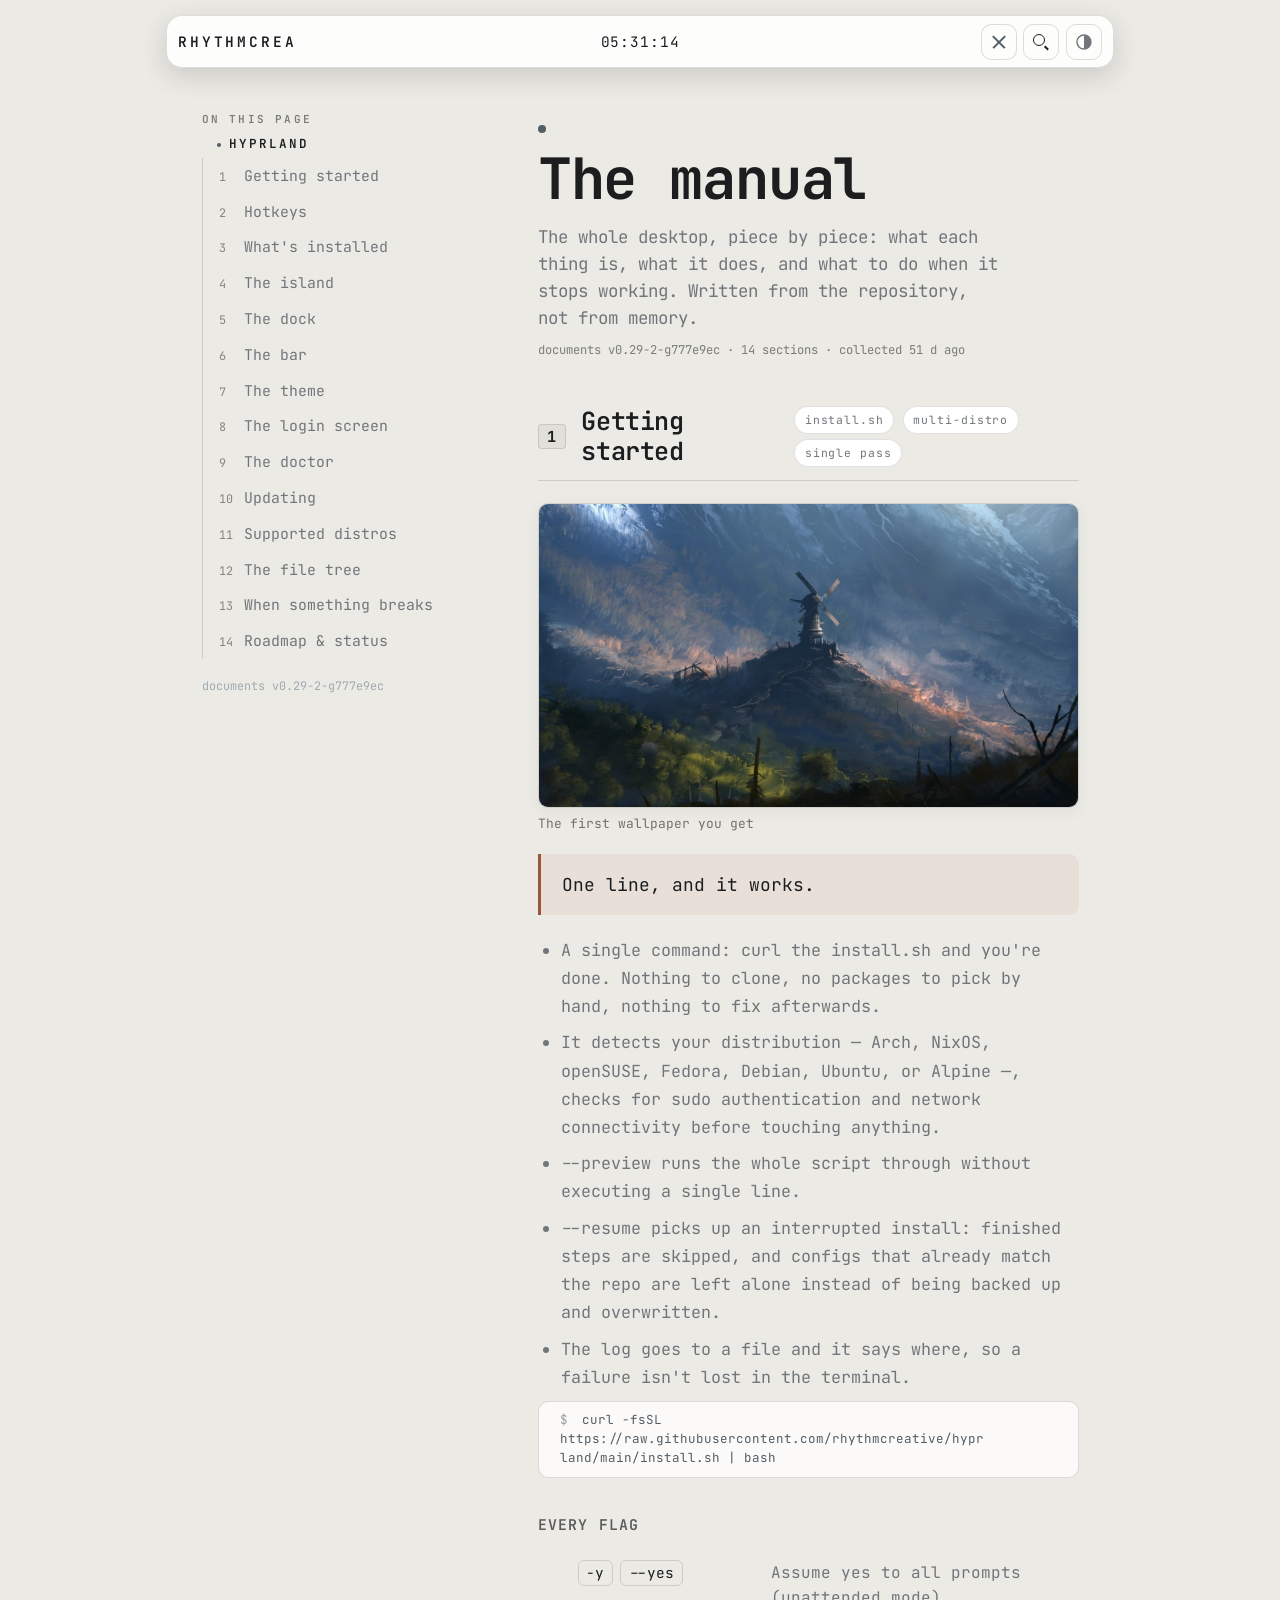
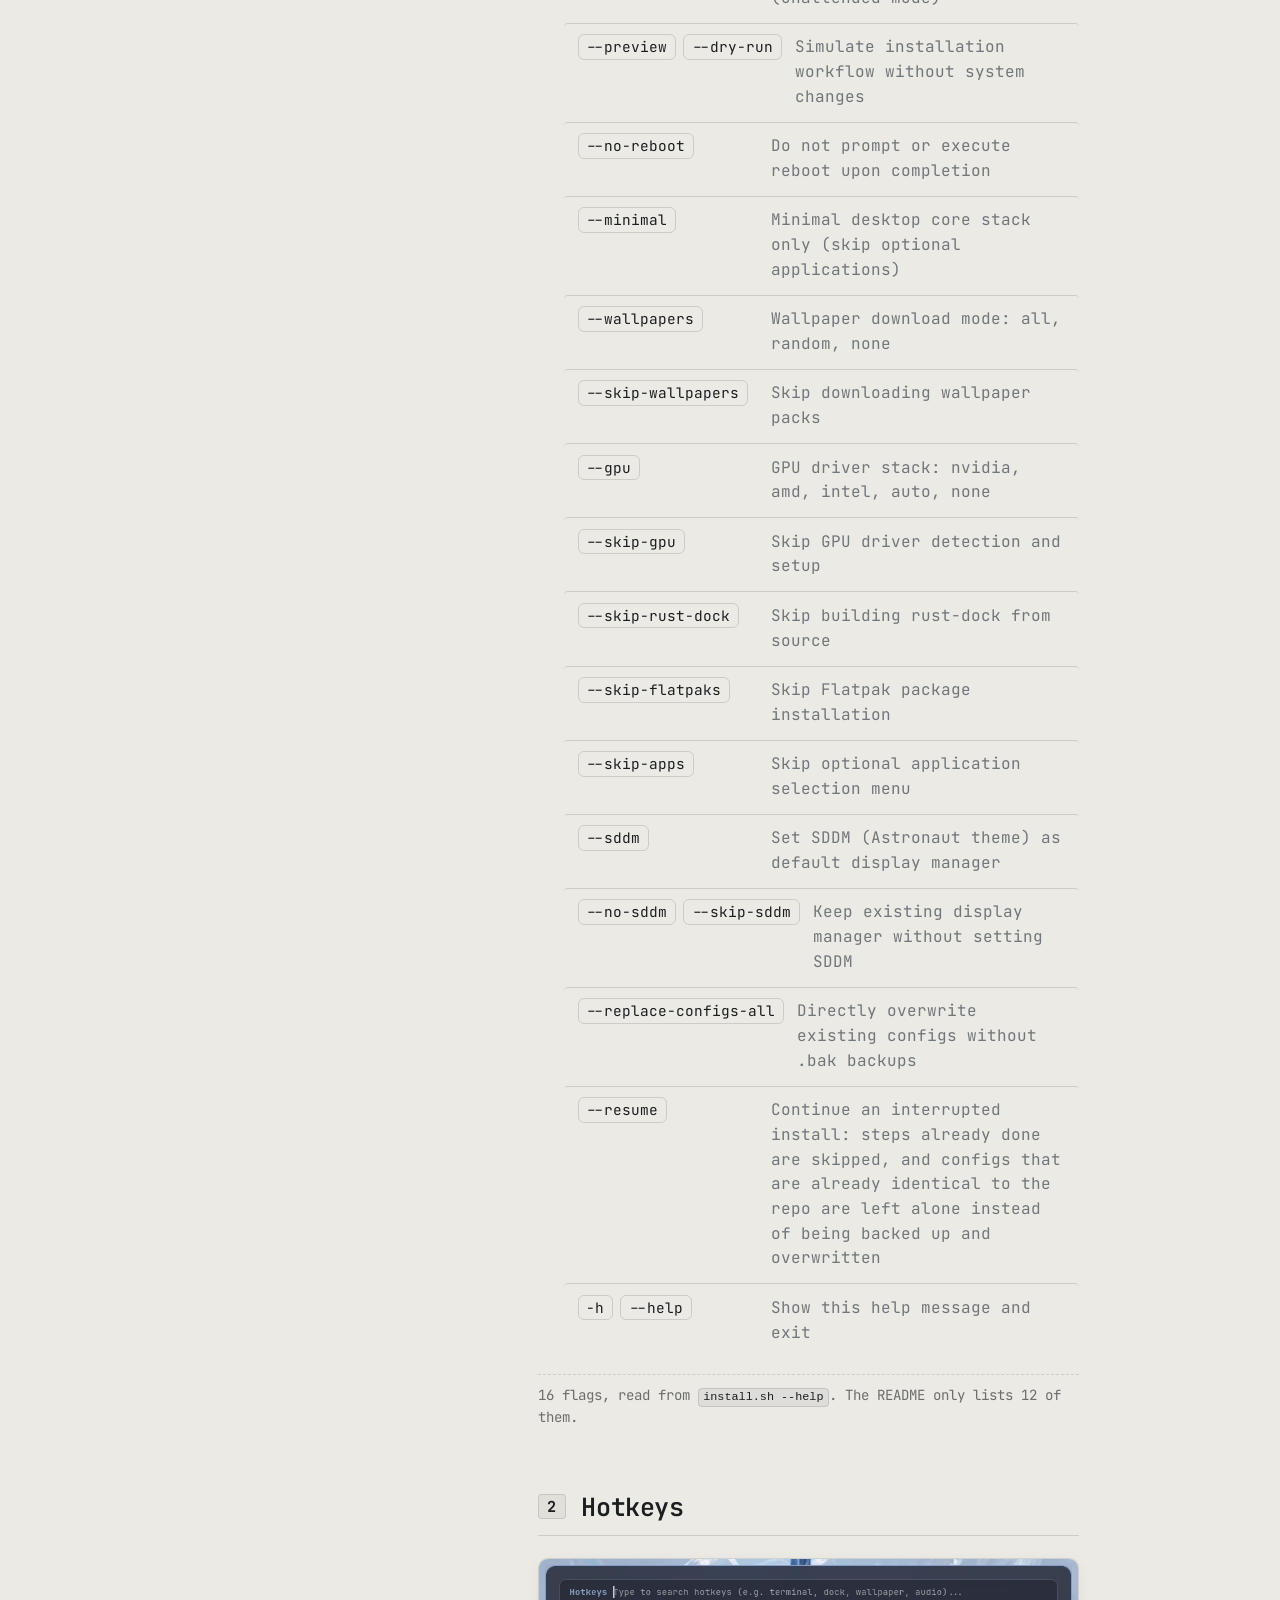
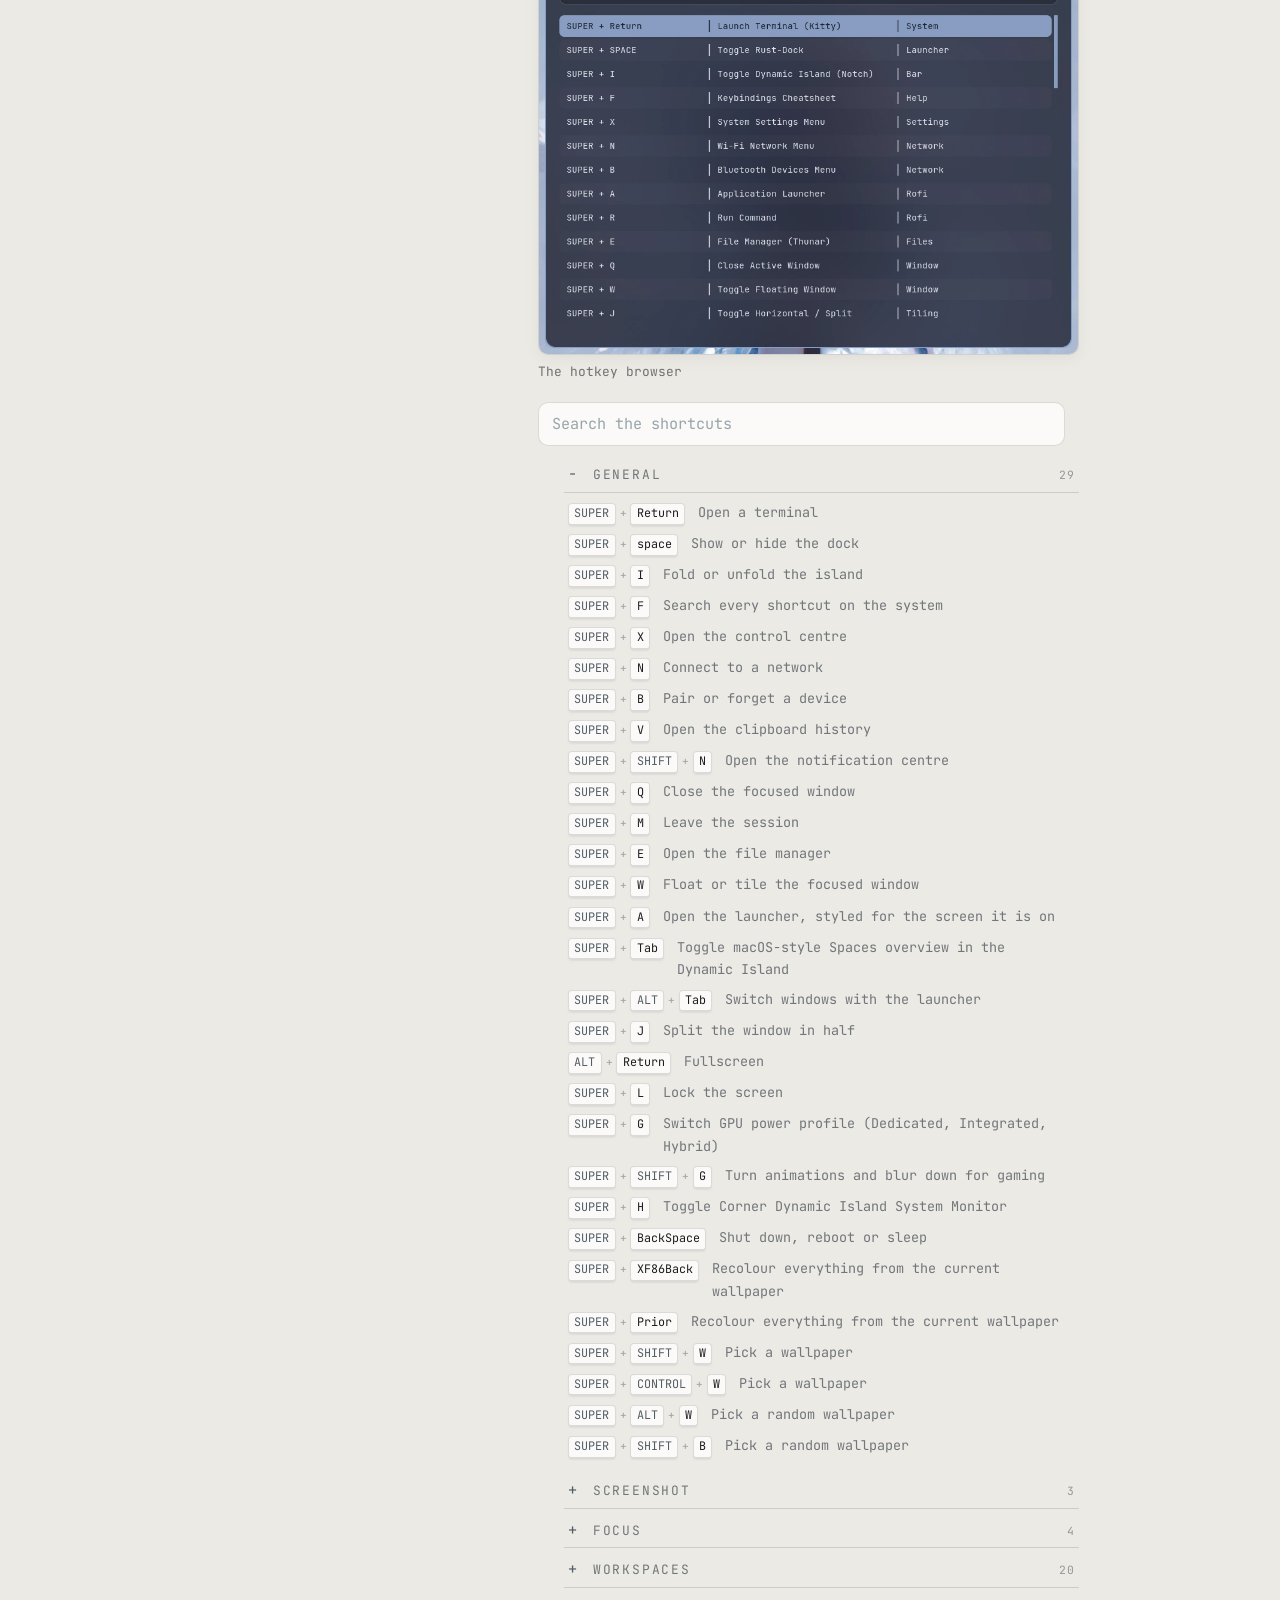
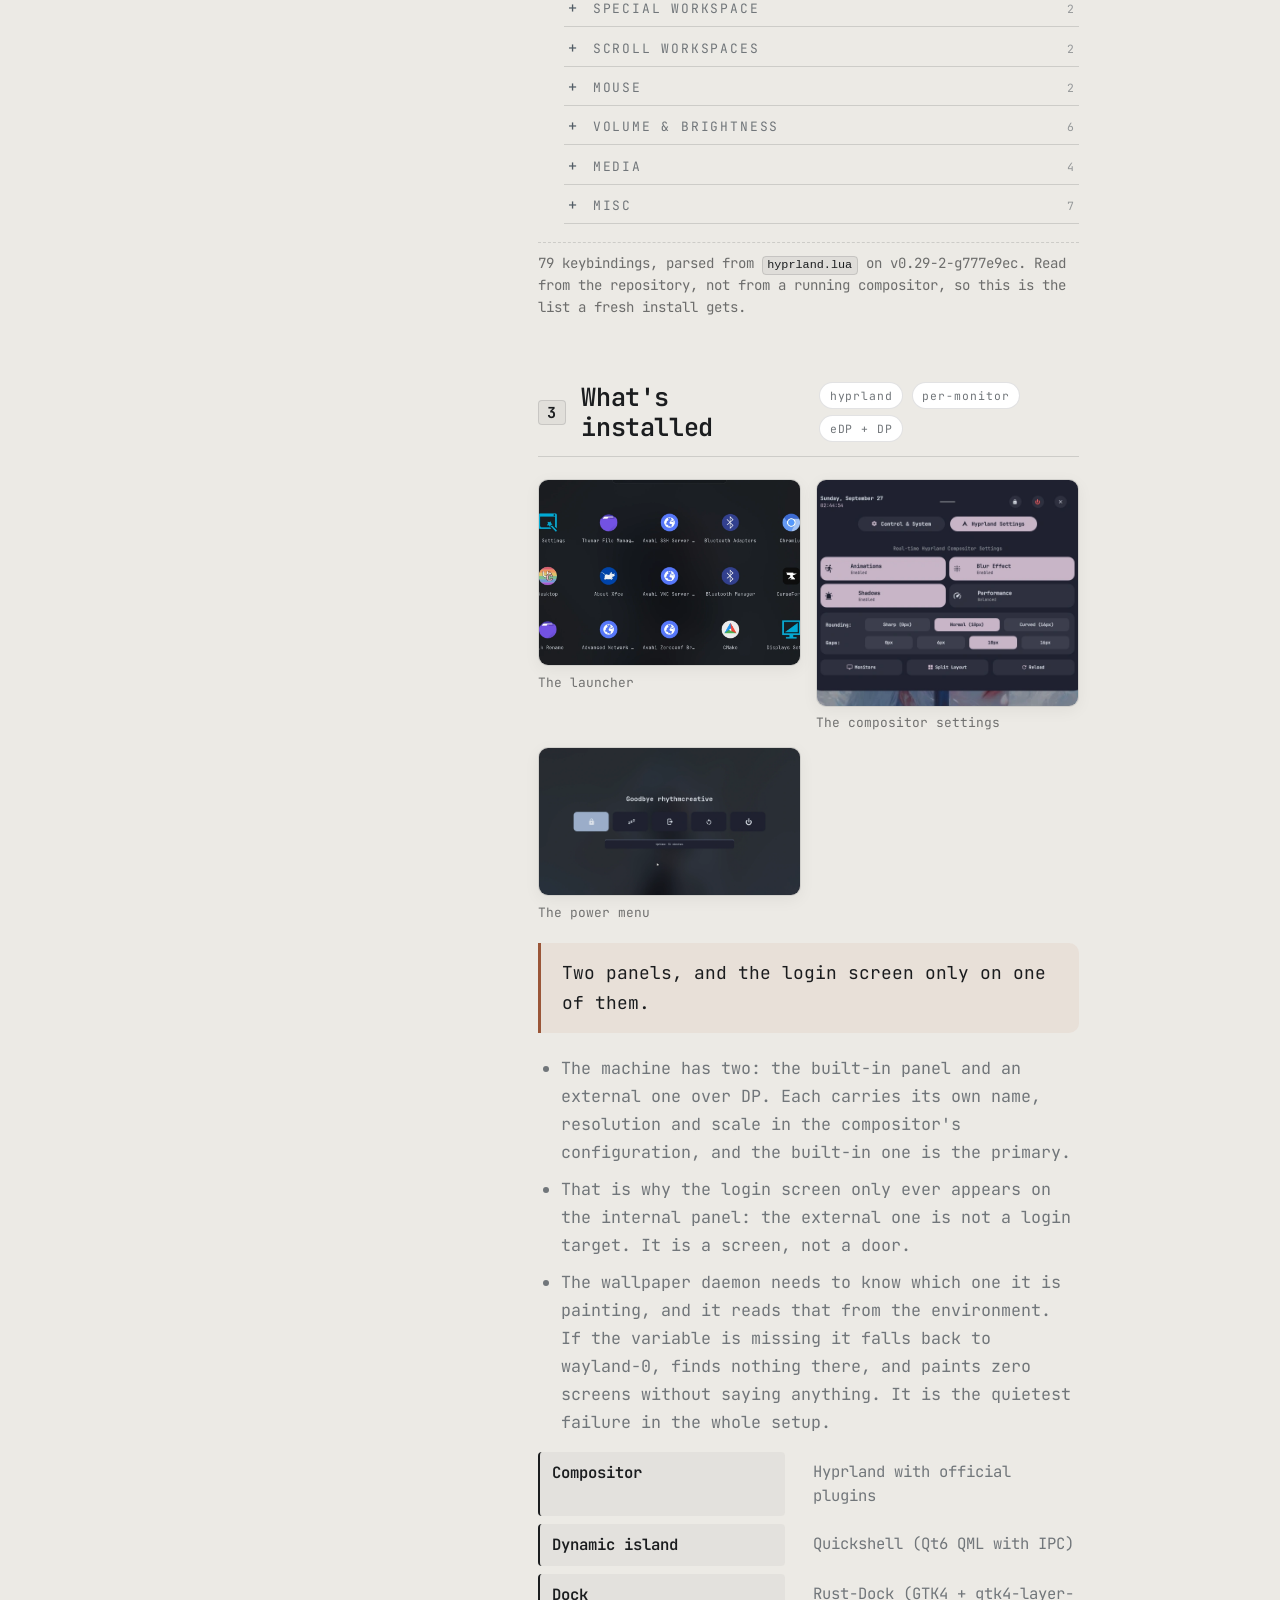
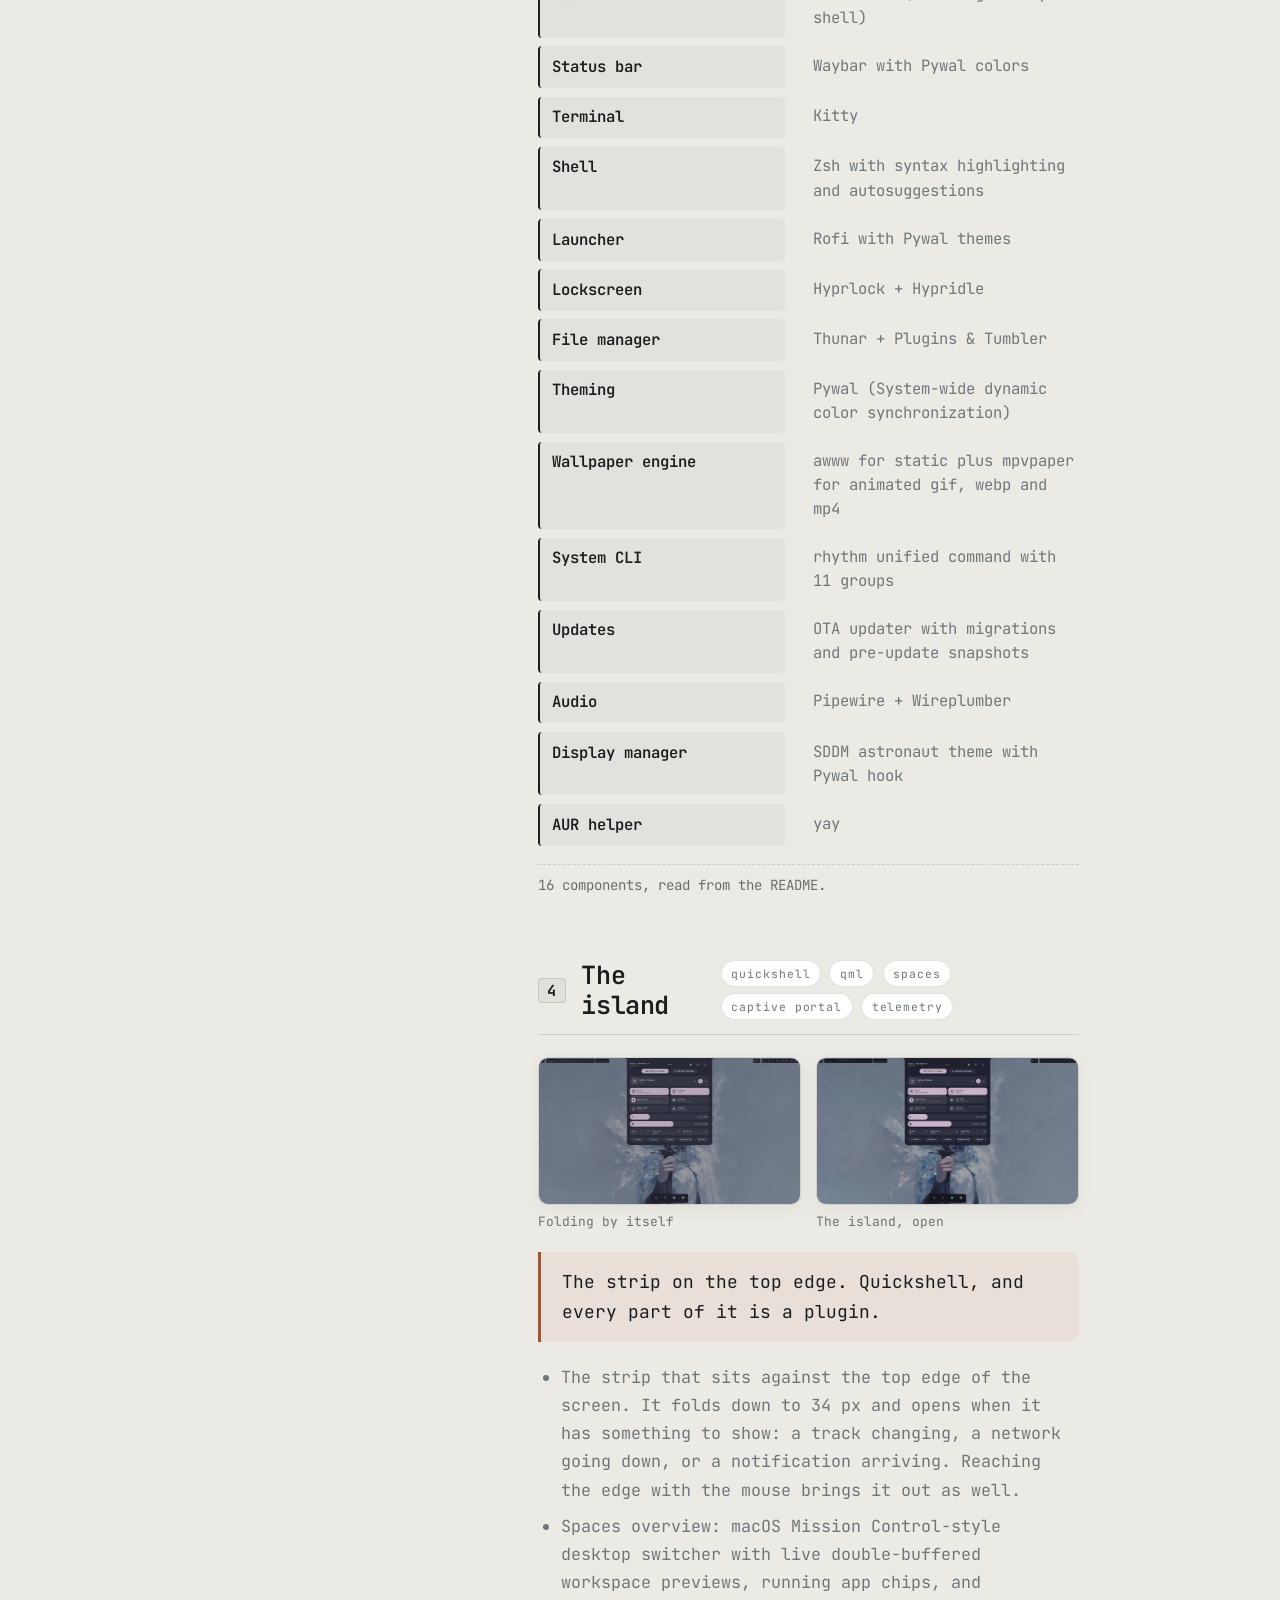
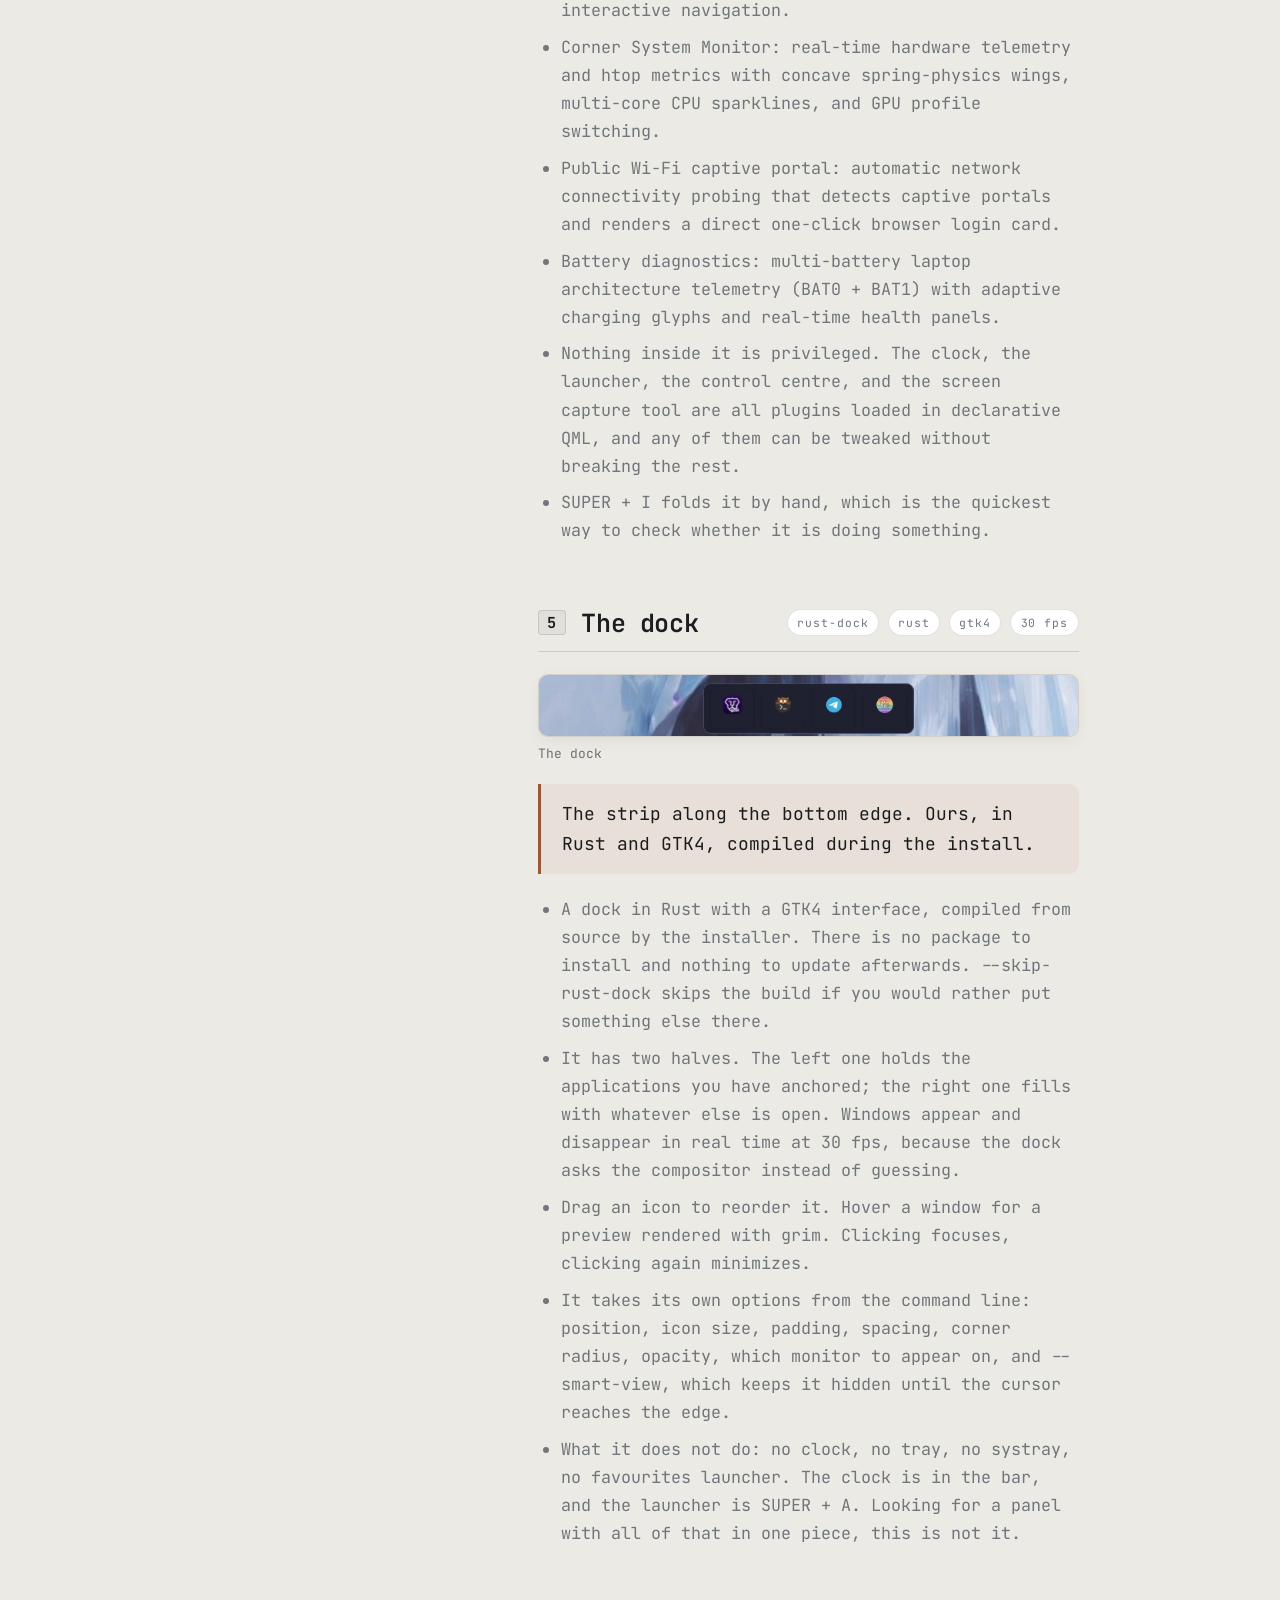
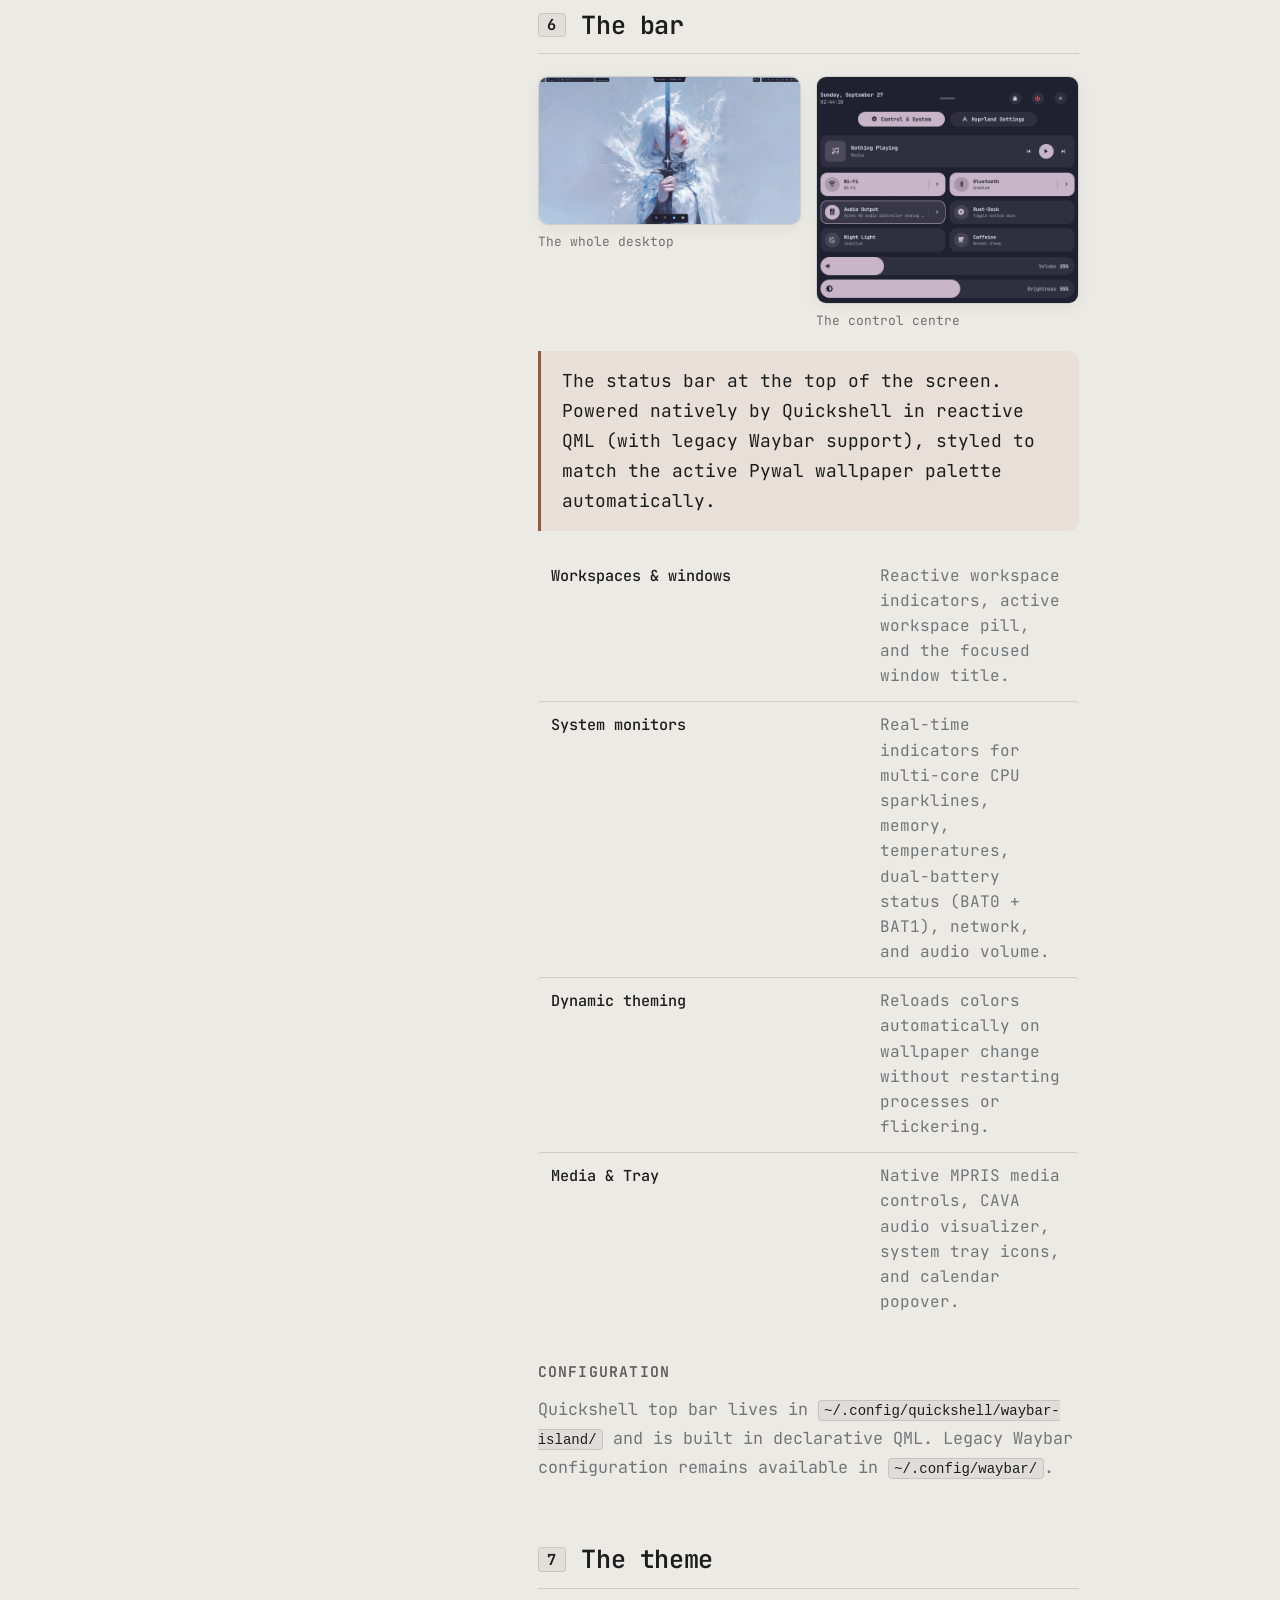
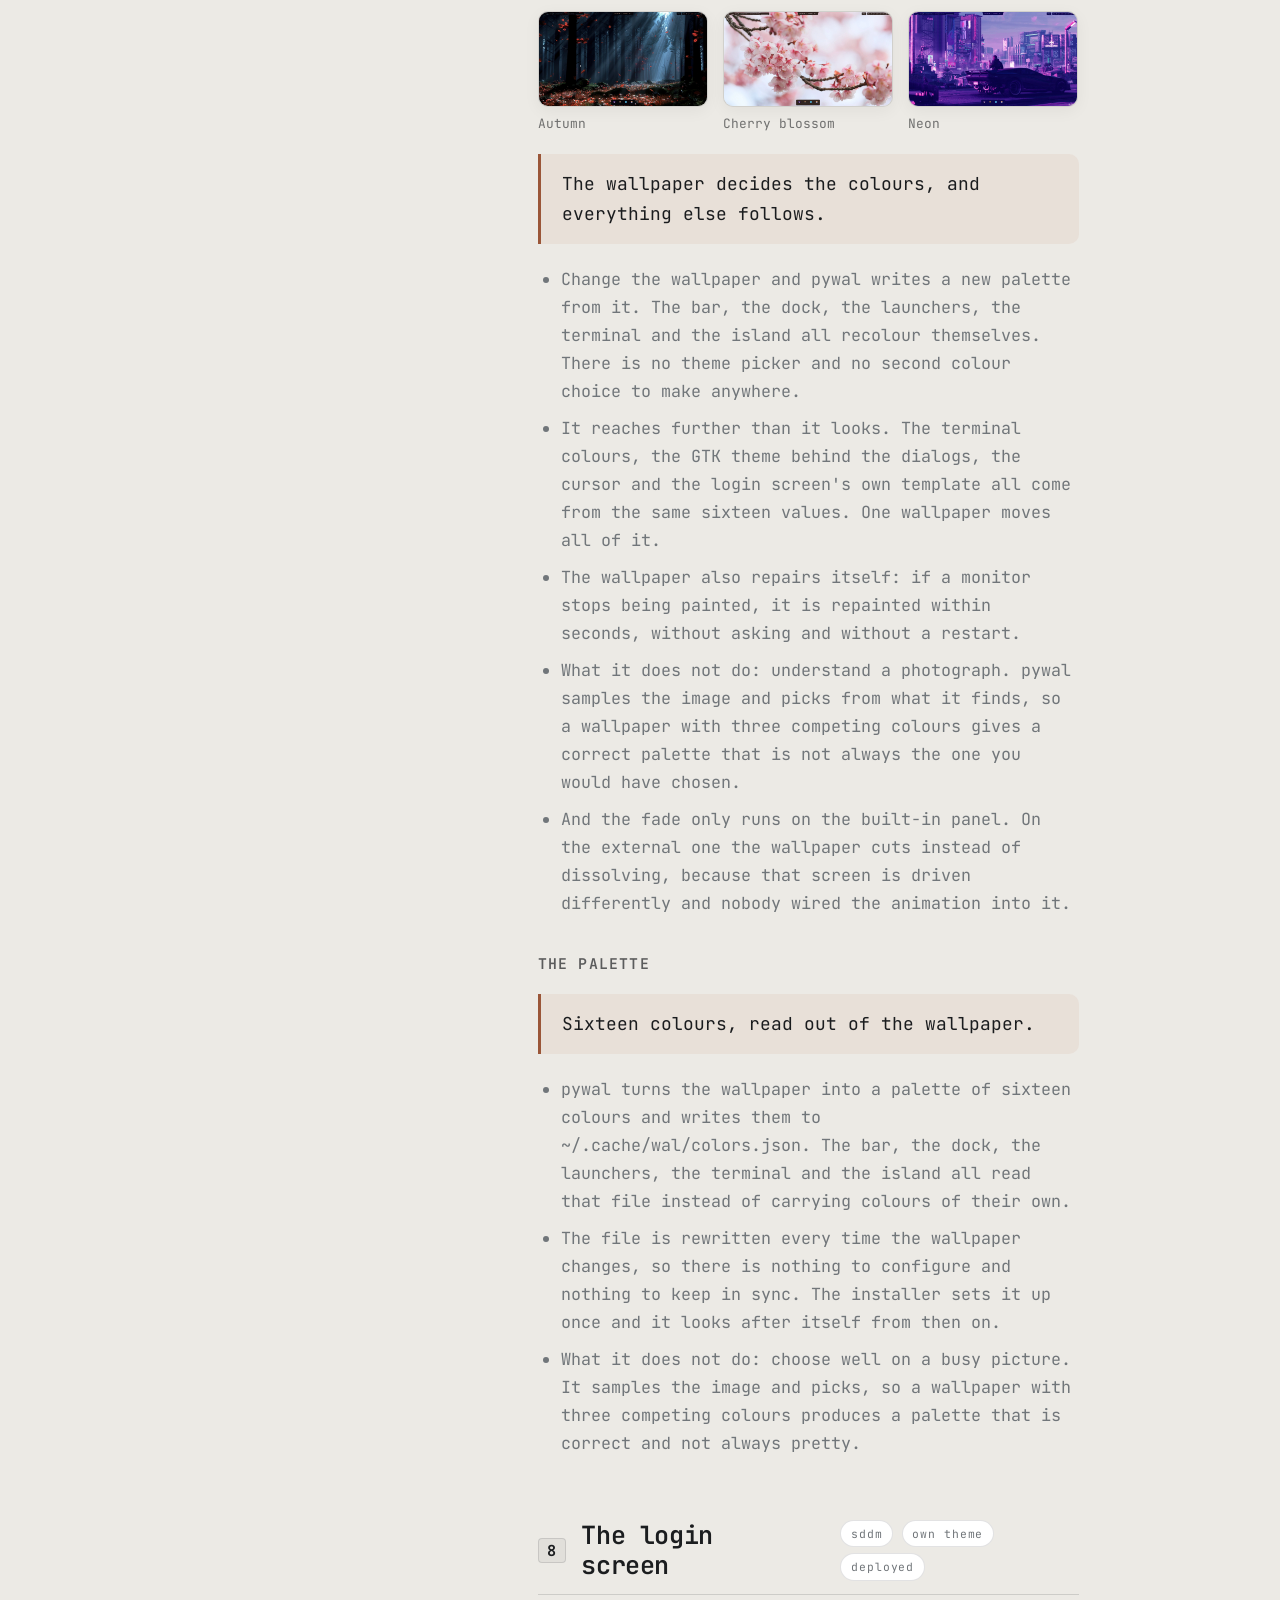
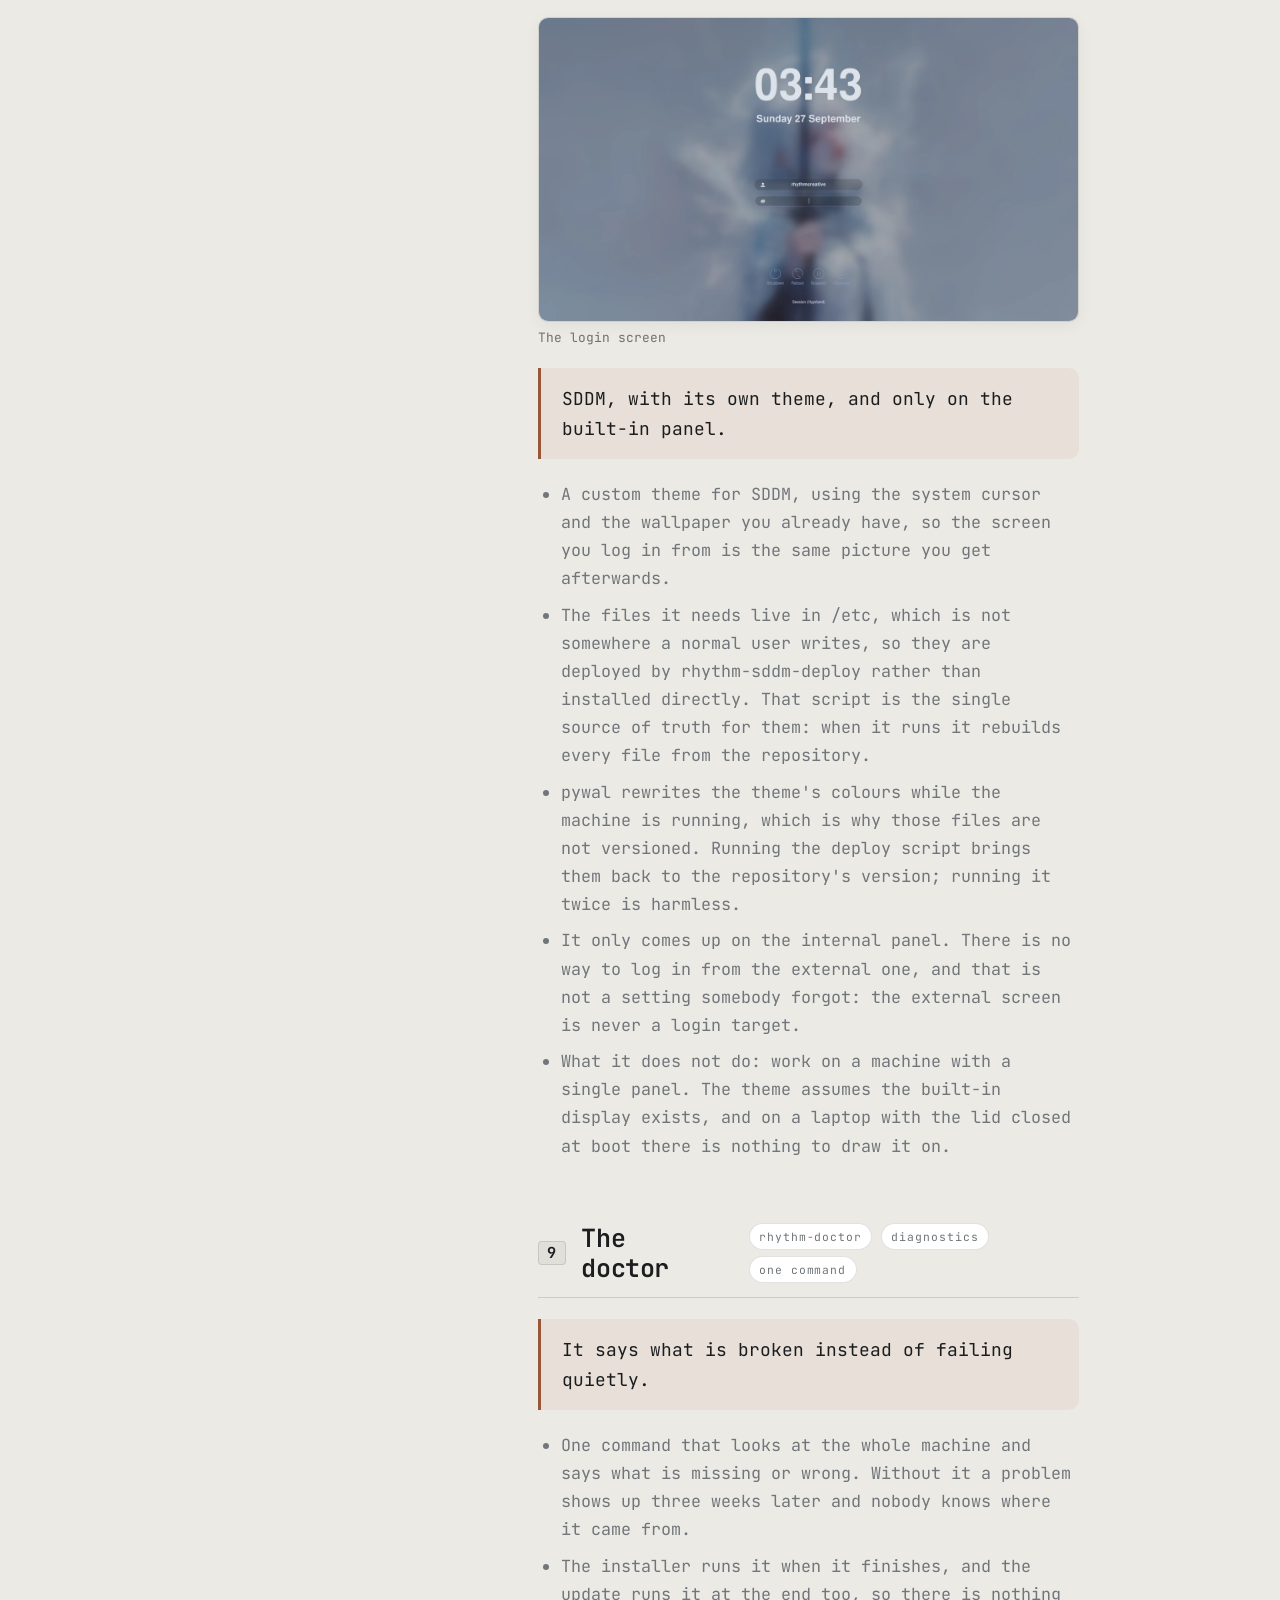
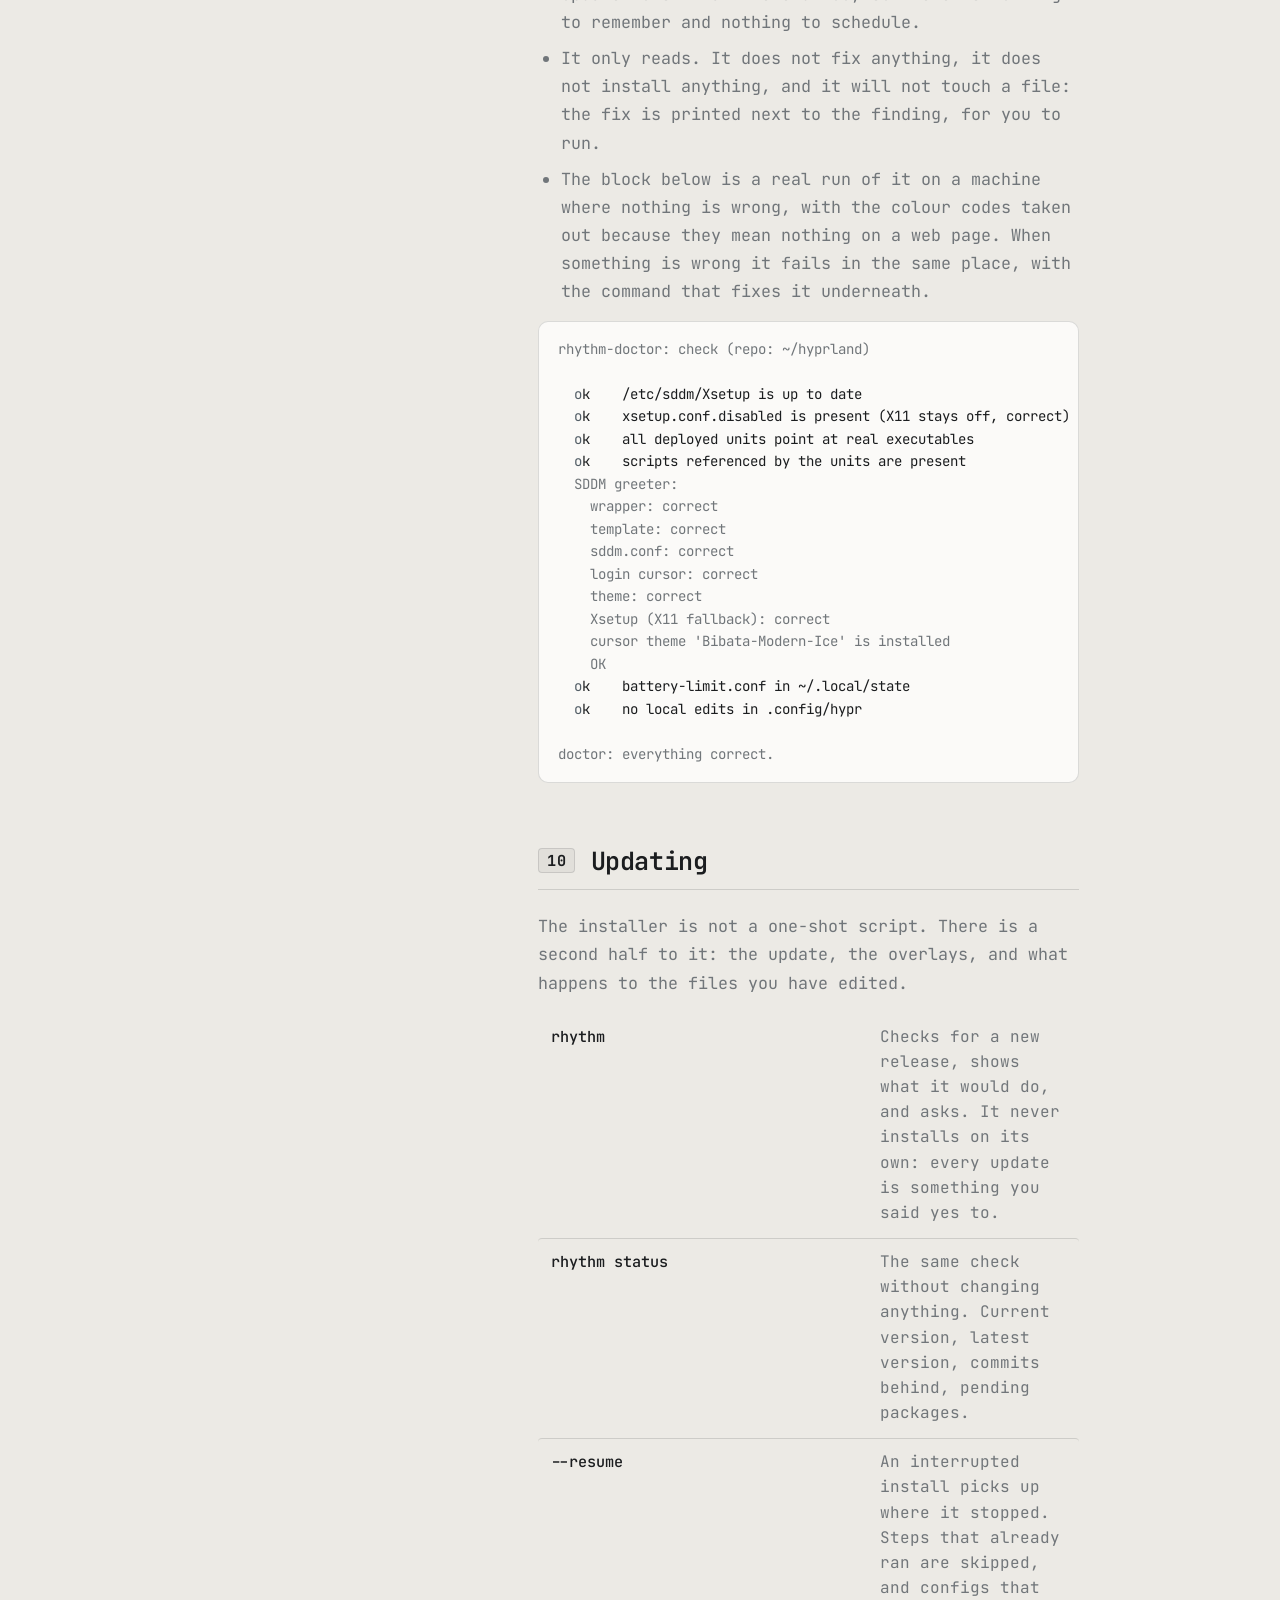
==== commit d3836121: "Update docs and github activity with OTA fix" ====
--- a/manual.html
+++ b/manual.html
@@ -199,7 +199,7 @@
      objeto a H.proyectos y ya esta. -->
 <div class="manual-envoltorio cola">
   <nav class="indice" id="indice" aria-label="On this page">
-<h2>On this page</h2><div class="grupo-indice"><h3>hyprland</h3><ol class="subs"><li><a href="#hyprland/empezar"><i class="n">1</i><b>Getting started</b></a></li><li><a href="#hyprland/atajos"><i class="n">2</i><b>Hotkeys</b></a></li><li><a href="#hyprland/instalado"><i class="n">3</i><b>What&#39;s installed</b></a></li><li><a href="#hyprland/isla"><i class="n">4</i><b>The island</b></a></li><li><a href="#hyprland/dock"><i class="n">5</i><b>The dock</b></a></li><li><a href="#hyprland/barra"><i class="n">6</i><b>The bar</b></a></li><li><a href="#hyprland/tema"><i class="n">7</i><b>The theme</b></a></li><li><a href="#hyprland/login"><i class="n">8</i><b>The login screen</b></a></li><li><a href="#hyprland/doctor"><i class="n">9</i><b>The doctor</b></a></li><li><a href="#hyprland/actualizar"><i class="n">10</i><b>Updating</b></a></li><li><a href="#hyprland/distros"><i class="n">11</i><b>Supported distros</b></a></li><li><a href="#hyprland/arbol"><i class="n">12</i><b>The file tree</b></a></li><li><a href="#hyprland/problemas"><i class="n">13</i><b>When something breaks</b></a></li><li><a href="#hyprland/futuro"><i class="n">14</i><b>Roadmap &amp; status</b></a></li></ol></div><p class="indice-sello">documents v0.28-30-gbb0154c</p>
+<h2>On this page</h2><div class="grupo-indice"><h3>hyprland</h3><ol class="subs"><li><a href="#hyprland/empezar"><i class="n">1</i><b>Getting started</b></a></li><li><a href="#hyprland/atajos"><i class="n">2</i><b>Hotkeys</b></a></li><li><a href="#hyprland/instalado"><i class="n">3</i><b>What&#39;s installed</b></a></li><li><a href="#hyprland/isla"><i class="n">4</i><b>The island</b></a></li><li><a href="#hyprland/dock"><i class="n">5</i><b>The dock</b></a></li><li><a href="#hyprland/barra"><i class="n">6</i><b>The bar</b></a></li><li><a href="#hyprland/tema"><i class="n">7</i><b>The theme</b></a></li><li><a href="#hyprland/login"><i class="n">8</i><b>The login screen</b></a></li><li><a href="#hyprland/doctor"><i class="n">9</i><b>The doctor</b></a></li><li><a href="#hyprland/actualizar"><i class="n">10</i><b>Updating</b></a></li><li><a href="#hyprland/distros"><i class="n">11</i><b>Supported distros</b></a></li><li><a href="#hyprland/arbol"><i class="n">12</i><b>The file tree</b></a></li><li><a href="#hyprland/problemas"><i class="n">13</i><b>When something breaks</b></a></li><li><a href="#hyprland/futuro"><i class="n">14</i><b>Roadmap &amp; status</b></a></li></ol></div><p class="indice-sello">documents v0.29-2-g777e9ec</p>
   </nav>
 
   <main class="manual" id="contenido">
@@ -217,7 +217,7 @@
 
     <!-- Las secciones las mete pintarManual() en app.js. -->
     <div id="manual">
-<div class="bloque-proyecto" id="proy-hyprland"><section class="seccion-manual" id="hyprland/empezar"><div class="cabecera-seccion"><span class="seccion-n">1</span><h2><a class="manual-titulo-link" href="#hyprland/empezar">Getting started<span class="manual-hash" aria-hidden="true">#</span></a></h2><span class="chips"><span class="chip">install.sh</span><span class="chip">multi-distro</span><span class="chip">single pass</span></span></div><div class="figuras"><figure class="figura"><a href="assets/manual/default.webp" target="_blank" rel="noopener" title="Open the full-size image"><img src="assets/manual/default.webp" alt="The wallpaper on a fresh install, before you change anything: a painted mountain valley with a windmill on the ridge." loading="lazy" decoding="async" width="1280" height="720"></a><figcaption>The first wallpaper you get</figcaption></figure></div><p class="destacado">One line, and it works.</p><ul class="prosa"><li>A single command: curl the install.sh and you&#39;re done. Nothing to clone, no packages to pick by hand, nothing to fix afterwards.</li><li>It detects your distribution — Arch, NixOS, openSUSE, Fedora, Debian, Ubuntu, or Alpine —, checks for sudo authentication and network connectivity before touching anything.</li><li>--preview runs the whole script through without executing a single line.</li><li>--resume picks up an interrupted install: finished steps are skipped, and configs that already match the repo are left alone instead of being backed up and overwritten.</li><li>The log goes to a file and it says where, so a failure isn&#39;t lost in the terminal.</li></ul><div class="comando"><code>curl -fsSL https://raw.githubusercontent.com/rhythmcreative/hyprland/main/install.sh | bash</code><button class="copiar" type="button" data-copiar="curl -fsSL https://raw.githubusercontent.com/rhythmcreative/hyprland/main/install.sh | bash">copy</button></div><h4>Every flag</h4><div class="banderas"><div class="bandera"><span class="nombres"><code>-y</code><code>--yes</code></span><span class="que">Assume yes to all prompts (unattended mode)</span></div><div class="bandera"><span class="nombres"><code>--preview</code><code>--dry-run</code></span><span class="que">Simulate installation workflow without system changes</span></div><div class="bandera"><span class="nombres"><code>--no-reboot</code></span><span class="que">Do not prompt or execute reboot upon completion</span></div><div class="bandera"><span class="nombres"><code>--minimal</code></span><span class="que">Minimal desktop core stack only (skip optional applications)</span></div><div class="bandera"><span class="nombres"><code>--wallpapers</code></span><span class="que">Wallpaper download mode: all, random, none</span></div><div class="bandera"><span class="nombres"><code>--skip-wallpapers</code></span><span class="que">Skip downloading wallpaper packs</span></div><div class="bandera"><span class="nombres"><code>--gpu</code></span><span class="que">GPU driver stack: nvidia, amd, intel, auto, none</span></div><div class="bandera"><span class="nombres"><code>--skip-gpu</code></span><span class="que">Skip GPU driver detection and setup</span></div><div class="bandera"><span class="nombres"><code>--skip-rust-dock</code></span><span class="que">Skip building rust-dock from source</span></div><div class="bandera"><span class="nombres"><code>--skip-flatpaks</code></span><span class="que">Skip Flatpak package installation</span></div><div class="bandera"><span class="nombres"><code>--skip-apps</code></span><span class="que">Skip optional application selection menu</span></div><div class="bandera"><span class="nombres"><code>--sddm</code></span><span class="que">Set SDDM (Astronaut theme) as default display manager</span></div><div class="bandera"><span class="nombres"><code>--no-sddm</code><code>--skip-sddm</code></span><span class="que">Keep existing display manager without setting SDDM</span></div><div class="bandera"><span class="nombres"><code>--replace-configs-all</code></span><span class="que">Directly overwrite existing configs without .bak backups</span></div><div class="bandera"><span class="nombres"><code>--resume</code></span><span class="que">Continue an interrupted install: steps already done are skipped, and configs that are already identical to the repo are left alone instead of being backed up and overwritten</span></div><div class="bandera"><span class="nombres"><code>-h</code><code>--help</code></span><span class="que">Show this help message and exit</span></div></div><p class="nota-dato">16 flags, read from <code>install.sh --help</code>. The README only lists 12 of them.</p><div class="siguientes"><a class="siguiente" href="#hyprland/atajos"><span>Next</span><strong class="siguiente-tit">Hotkeys</strong><i aria-hidden="true"></i></a></div></section><section class="seccion-manual" id="hyprland/atajos"><div class="cabecera-seccion"><span class="seccion-n">2</span><h2><a class="manual-titulo-link" href="#hyprland/atajos">Hotkeys<span class="manual-hash" aria-hidden="true">#</span></a></h2></div><div class="figuras"><figure class="figura"><a href="assets/manual/rofi_hotkeys_crop.webp" target="_blank" rel="noopener" title="Open the full-size image"><img src="assets/manual/rofi_hotkeys_crop.webp" alt="The hotkey browser, open over the desktop, with every shortcut in the config listed and searchable." loading="lazy" decoding="async" width="900" height="660"></a><figcaption>The hotkey browser</figcaption></figure></div><div class="buscador"><input type="search" id="busca-atajos" placeholder="Search the shortcuts" autocomplete="off" spellcheck="false" aria-label="Search the keybindings"><span class="buscador-conteo" id="cuenta-atajos"></span></div><div class="atajos" id="lista-atajos"><details class="grupo-atajos" open><summary>General<span>29</span></summary><div class="filas-atajos"><div class="atajo"><span class="combo"><kbd>SUPER</kbd><i>+</i><kbd class="tecla">Return</kbd></span><span class="que">Open a terminal</span></div><div class="atajo"><span class="combo"><kbd>SUPER</kbd><i>+</i><kbd class="tecla">space</kbd></span><span class="que">Show or hide the dock</span></div><div class="atajo"><span class="combo"><kbd>SUPER</kbd><i>+</i><kbd class="tecla">I</kbd></span><span class="que">Fold or unfold the island</span></div><div class="atajo"><span class="combo"><kbd>SUPER</kbd><i>+</i><kbd class="tecla">F</kbd></span><span class="que">Search every shortcut on the system</span></div><div class="atajo"><span class="combo"><kbd>SUPER</kbd><i>+</i><kbd class="tecla">X</kbd></span><span class="que">Open the control centre</span></div><div class="atajo"><span class="combo"><kbd>SUPER</kbd><i>+</i><kbd class="tecla">N</kbd></span><span class="que">Connect to a network</span></div><div class="atajo"><span class="combo"><kbd>SUPER</kbd><i>+</i><kbd class="tecla">B</kbd></span><span class="que">Pair or forget a device</span></div><div class="atajo"><span class="combo"><kbd>SUPER</kbd><i>+</i><kbd class="tecla">V</kbd></span><span class="que">Open the clipboard history</span></div><div class="atajo"><span class="combo"><kbd>SUPER</kbd><i>+</i><kbd>SHIFT</kbd><i>+</i><kbd class="tecla">N</kbd></span><span class="que">Open the notification centre</span></div><div class="atajo"><span class="combo"><kbd>SUPER</kbd><i>+</i><kbd class="tecla">Q</kbd></span><span class="que">Close the focused window</span></div><div class="atajo"><span class="combo"><kbd>SUPER</kbd><i>+</i><kbd class="tecla">M</kbd></span><span class="que">Leave the session</span></div><div class="atajo"><span class="combo"><kbd>SUPER</kbd><i>+</i><kbd class="tecla">E</kbd></span><span class="que">Open the file manager</span></div><div class="atajo"><span class="combo"><kbd>SUPER</kbd><i>+</i><kbd class="tecla">W</kbd></span><span class="que">Float or tile the focused window</span></div><div class="atajo"><span class="combo"><kbd>SUPER</kbd><i>+</i><kbd class="tecla">A</kbd></span><span class="que">Open the launcher, styled for the screen it is on</span></div><div class="atajo"><span class="combo"><kbd>SUPER</kbd><i>+</i><kbd class="tecla">Tab</kbd></span><span class="que">Toggle macOS-style Spaces overview in the Dynamic Island</span></div><div class="atajo"><span class="combo"><kbd>SUPER</kbd><i>+</i><kbd>ALT</kbd><i>+</i><kbd class="tecla">Tab</kbd></span><span class="que">Switch windows with the launcher</span></div><div class="atajo"><span class="combo"><kbd>SUPER</kbd><i>+</i><kbd class="tecla">J</kbd></span><span class="que">Split the window in half</span></div><div class="atajo"><span class="combo"><kbd>ALT</kbd><i>+</i><kbd class="tecla">Return</kbd></span><span class="que">Fullscreen</span></div><div class="atajo"><span class="combo"><kbd>SUPER</kbd><i>+</i><kbd class="tecla">L</kbd></span><span class="que">Lock the screen</span></div><div class="atajo"><span class="combo"><kbd>SUPER</kbd><i>+</i><kbd class="tecla">G</kbd></span><span class="que">Switch GPU power profile (Dedicated, Integrated, Hybrid)</span></div><div class="atajo"><span class="combo"><kbd>SUPER</kbd><i>+</i><kbd>SHIFT</kbd><i>+</i><kbd class="tecla">G</kbd></span><span class="que">Turn animations and blur down for gaming</span></div><div class="atajo"><span class="combo"><kbd>SUPER</kbd><i>+</i><kbd class="tecla">H</kbd></span><span class="que">Toggle Corner Dynamic Island System Monitor</span></div><div class="atajo"><span class="combo"><kbd>SUPER</kbd><i>+</i><kbd class="tecla">BackSpace</kbd></span><span class="que">Shut down, reboot or sleep</span></div><div class="atajo"><span class="combo"><kbd>SUPER</kbd><i>+</i><kbd class="tecla">XF86Back</kbd></span><span class="que">Recolour everything from the current wallpaper</span></div><div class="atajo"><span class="combo"><kbd>SUPER</kbd><i>+</i><kbd class="tecla">Prior</kbd></span><span class="que">Recolour everything from the current wallpaper</span></div><div class="atajo"><span class="combo"><kbd>SUPER</kbd><i>+</i><kbd>SHIFT</kbd><i>+</i><kbd class="tecla">W</kbd></span><span class="que">Pick a wallpaper</span></div><div class="atajo"><span class="combo"><kbd>SUPER</kbd><i>+</i><kbd>CONTROL</kbd><i>+</i><kbd class="tecla">W</kbd></span><span class="que">Pick a wallpaper</span></div><div class="atajo"><span class="combo"><kbd>SUPER</kbd><i>+</i><kbd>ALT</kbd><i>+</i><kbd class="tecla">W</kbd></span><span class="que">Pick a random wallpaper</span></div><div class="atajo"><span class="combo"><kbd>SUPER</kbd><i>+</i><kbd>SHIFT</kbd><i>+</i><kbd class="tecla">B</kbd></span><span class="que">Pick a random wallpaper</span></div></div></details><details class="grupo-atajos"><summary>Screenshot<span>3</span></summary><div class="filas-atajos"><div class="atajo"><span class="combo"><kbd>SUPER</kbd><i>+</i><kbd class="tecla">P</kbd></span><span class="que">Screenshot of a part of the screen: drag out the area with the mouse and it opens in the editor. There is no full-screen one</span></div><div class="atajo"><span class="combo"><kbd>SUPER</kbd><i>+</i><kbd>SHIFT</kbd><i>+</i><kbd class="tecla">P</kbd></span><span class="que">Pick a colour off the screen and copy its hex</span></div><div class="atajo"><span class="combo"><kbd>SUPER</kbd><i>+</i><kbd>SHIFT</kbd><i>+</i><kbd class="tecla">Print</kbd></span><span class="que">Screenshot of a part of the screen: drag out the area with the mouse and it opens in the editor. There is no full-screen one</span></div></div></details><details class="grupo-atajos"><summary>Focus<span>4</span></summary><div class="filas-atajos"><div class="atajo"><span class="combo"><kbd>SUPER</kbd><i>+</i><kbd class="tecla">left</kbd></span><span class="que">Move focus to the window on the left</span></div><div class="atajo"><span class="combo"><kbd>SUPER</kbd><i>+</i><kbd class="tecla">right</kbd></span><span class="que">Move focus to the window on the right</span></div><div class="atajo"><span class="combo"><kbd>SUPER</kbd><i>+</i><kbd class="tecla">up</kbd></span><span class="que">Move focus to the window above</span></div><div class="atajo"><span class="combo"><kbd>SUPER</kbd><i>+</i><kbd class="tecla">down</kbd></span><span class="que">Move focus to the window below</span></div></div></details><details class="grupo-atajos"><summary>Workspaces<span>20</span></summary><div class="filas-atajos"><div class="atajo"><span class="combo"><kbd>SUPER</kbd><i>+</i><kbd class="tecla">1</kbd></span><span class="que">Go to workspace 1</span></div><div class="atajo"><span class="combo"><kbd>SUPER</kbd><i>+</i><kbd class="tecla">2</kbd></span><span class="que">Go to workspace 2</span></div><div class="atajo"><span class="combo"><kbd>SUPER</kbd><i>+</i><kbd class="tecla">3</kbd></span><span class="que">Go to workspace 3</span></div><div class="atajo"><span class="combo"><kbd>SUPER</kbd><i>+</i><kbd class="tecla">4</kbd></span><span class="que">Go to workspace 4</span></div><div class="atajo"><span class="combo"><kbd>SUPER</kbd><i>+</i><kbd class="tecla">5</kbd></span><span class="que">Go to workspace 5</span></div><div class="atajo"><span class="combo"><kbd>SUPER</kbd><i>+</i><kbd class="tecla">6</kbd></span><span class="que">Go to workspace 6</span></div><div class="atajo"><span class="combo"><kbd>SUPER</kbd><i>+</i><kbd class="tecla">7</kbd></span><span class="que">Go to workspace 7</span></div><div class="atajo"><span class="combo"><kbd>SUPER</kbd><i>+</i><kbd class="tecla">8</kbd></span><span class="que">Go to workspace 8</span></div><div class="atajo"><span class="combo"><kbd>SUPER</kbd><i>+</i><kbd class="tecla">9</kbd></span><span class="que">Go to workspace 9</span></div><div class="atajo"><span class="combo"><kbd>SUPER</kbd><i>+</i><kbd class="tecla">0</kbd></span><span class="que">Go to workspace 0</span></div><div class="atajo"><span class="combo"><kbd>SUPER</kbd><i>+</i><kbd>SHIFT</kbd><i>+</i><kbd class="tecla">1</kbd></span><span class="que">Send the window to workspace 1</span></div><div class="atajo"><span class="combo"><kbd>SUPER</kbd><i>+</i><kbd>SHIFT</kbd><i>+</i><kbd class="tecla">2</kbd></span><span class="que">Send the window to workspace 2</span></div><div class="atajo"><span class="combo"><kbd>SUPER</kbd><i>+</i><kbd>SHIFT</kbd><i>+</i><kbd class="tecla">3</kbd></span><span class="que">Send the window to workspace 3</span></div><div class="atajo"><span class="combo"><kbd>SUPER</kbd><i>+</i><kbd>SHIFT</kbd><i>+</i><kbd class="tecla">4</kbd></span><span class="que">Send the window to workspace 4</span></div><div class="atajo"><span class="combo"><kbd>SUPER</kbd><i>+</i><kbd>SHIFT</kbd><i>+</i><kbd class="tecla">5</kbd></span><span class="que">Send the window to workspace 5</span></div><div class="atajo"><span class="combo"><kbd>SUPER</kbd><i>+</i><kbd>SHIFT</kbd><i>+</i><kbd class="tecla">6</kbd></span><span class="que">Send the window to workspace 6</span></div><div class="atajo"><span class="combo"><kbd>SUPER</kbd><i>+</i><kbd>SHIFT</kbd><i>+</i><kbd class="tecla">7</kbd></span><span class="que">Send the window to workspace 7</span></div><div class="atajo"><span class="combo"><kbd>SUPER</kbd><i>+</i><kbd>SHIFT</kbd><i>+</i><kbd class="tecla">8</kbd></span><span class="que">Send the window to workspace 8</span></div><div class="atajo"><span class="combo"><kbd>SUPER</kbd><i>+</i><kbd>SHIFT</kbd><i>+</i><kbd class="tecla">9</kbd></span><span class="que">Send the window to workspace 9</span></div><div class="atajo"><span class="combo"><kbd>SUPER</kbd><i>+</i><kbd>SHIFT</kbd><i>+</i><kbd class="tecla">0</kbd></span><span class="que">Send the window to workspace 0</span></div></div></details><details class="grupo-atajos"><summary>Special workspace<span>2</span></summary><div class="filas-atajos"><div class="atajo"><span class="combo"><kbd>SUPER</kbd><i>+</i><kbd class="tecla">S</kbd></span><span class="que">Open the scratchpad</span></div><div class="atajo"><span class="combo"><kbd>SUPER</kbd><i>+</i><kbd>SHIFT</kbd><i>+</i><kbd class="tecla">S</kbd></span><span class="que">Send the window to the scratchpad</span></div></div></details><details class="grupo-atajos"><summary>Scroll workspaces<span>2</span></summary><div class="filas-atajos"><div class="atajo"><span class="combo"><kbd>SUPER</kbd><i>+</i><kbd class="tecla">mouse_down</kbd></span><span class="que">Next workspace, on the wheel</span><span class="candado" title="mouse button">mouse</span></div><div class="atajo"><span class="combo"><kbd>SUPER</kbd><i>+</i><kbd class="tecla">mouse_up</kbd></span><span class="que">Previous workspace, on the wheel</span><span class="candado" title="mouse button">mouse</span></div></div></details><details class="grupo-atajos"><summary>Mouse<span>2</span></summary><div class="filas-atajos"><div class="atajo"><span class="combo"><kbd>SUPER</kbd><i>+</i><kbd class="tecla">left button</kbd></span><span class="que">Drag the window around</span><span class="candado" title="mouse button">mouse</span></div><div class="atajo"><span class="combo"><kbd>SUPER</kbd><i>+</i><kbd class="tecla">right button</kbd></span><span class="que">Drag the window&#39;s edge to resize it</span><span class="candado" title="mouse button">mouse</span></div></div></details><details class="grupo-atajos"><summary>Volume &amp; brightness<span>6</span></summary><div class="filas-atajos"><div class="atajo"><span class="combo"><kbd class="tecla">XF86AudioRaiseVolume</kbd></span><span class="que">Volume up, in steps</span><span class="candado" title="works while the screen is locked">locked</span></div><div class="atajo"><span class="combo"><kbd class="tecla">XF86AudioLowerVolume</kbd></span><span class="que">Volume down, in steps</span><span class="candado" title="works while the screen is locked">locked</span></div><div class="atajo"><span class="combo"><kbd class="tecla">XF86AudioMute</kbd></span><span class="que">Mute</span><span class="candado" title="works while the screen is locked">locked</span></div><div class="atajo"><span class="combo"><kbd class="tecla">XF86AudioMicMute</kbd></span><span class="que">Mute the microphone</span><span class="candado" title="works while the screen is locked">locked</span></div><div class="atajo"><span class="combo"><kbd class="tecla">XF86MonBrightnessUp</kbd></span><span class="que">Brighter</span><span class="candado" title="works while the screen is locked">locked</span></div><div class="atajo"><span class="combo"><kbd class="tecla">XF86MonBrightnessDown</kbd></span><span class="que">Dimmer</span><span class="candado" title="works while the screen is locked">locked</span></div></div></details><details class="grupo-atajos"><summary>Media<span>4</span></summary><div class="filas-atajos"><div class="atajo"><span class="combo"><kbd class="tecla">XF86AudioNext</kbd></span><span class="que">Next track</span><span class="candado" title="works while the screen is locked">locked</span></div><div class="atajo"><span class="combo"><kbd class="tecla">XF86AudioPause</kbd></span><span class="que">Play or pause</span><span class="candado" title="works while the screen is locked">locked</span></div><div class="atajo"><span class="combo"><kbd class="tecla">XF86AudioPlay</kbd></span><span class="que">Play or pause</span><span class="candado" title="works while the screen is locked">locked</span></div><div class="atajo"><span class="combo"><kbd class="tecla">XF86AudioPrev</kbd></span><span class="que">Previous track</span><span class="candado" title="works while the screen is locked">locked</span></div></div></details><details class="grupo-atajos"><summary>Misc<span>7</span></summary><div class="filas-atajos"><div class="atajo"><span class="combo"><kbd>SUPER</kbd><i>+</i><kbd class="tecla">F10</kbd></span><span class="que">Turn Bluetooth on or off</span></div><div class="atajo"><span class="combo"><kbd>SUPER</kbd><i>+</i><kbd class="tecla">K</kbd></span><span class="que">Switch the keyboard layout</span></div><div class="atajo"><span class="combo"><kbd>SUPER</kbd><i>+</i><kbd>ALT</kbd><i>+</i><kbd class="tecla">K</kbd></span><span class="que">Send the screen to a TV or another monitor</span></div><div class="atajo"><span class="combo"><kbd class="tecla">XF86KbdBrightnessDown</kbd></span><span class="que">Dim the keyboard</span></div><div class="atajo"><span class="combo"><kbd class="tecla">XF86KbdBrightnessUp</kbd></span><span class="que">Brighten the keyboard</span></div><div class="atajo"><span class="combo"><kbd>SUPER</kbd><i>+</i><kbd class="tecla">Z</kbd></span><span class="que">Switch the power profile</span></div><div class="atajo"><span class="combo"><kbd>SUPER</kbd><i>+</i><kbd>CONTROL</kbd><i>+</i><kbd class="tecla">D</kbd></span><span class="que">Silence notifications, keep the history</span><span class="candado" title="works while the screen is locked">locked</span></div></div></details></div><p class="nota-dato">79 keybindings, parsed from <code>hyprland.lua</code> on v0.28-30-gbb0154c. Read from the repository, not from a running compositor, so this is the list a fresh install gets.</p><div class="siguientes"><a class="siguiente anterior" href="#hyprland/empezar"><i aria-hidden="true"></i><span>Previous</span><strong class="siguiente-tit">Getting started</strong></a><a class="siguiente" href="#hyprland/instalado"><span>Next</span><strong class="siguiente-tit">What&#39;s installed</strong><i aria-hidden="true"></i></a></div></section><section class="seccion-manual" id="hyprland/instalado"><div class="cabecera-seccion"><span class="seccion-n">3</span><h2><a class="manual-titulo-link" href="#hyprland/instalado">What&#39;s installed<span class="manual-hash" aria-hidden="true">#</span></a></h2><span class="chips"><span class="chip">hyprland</span><span class="chip">per-monitor</span><span class="chip">eDP + DP</span></span></div><div class="figuras figuras-varias"><figure class="figura"><a href="assets/manual/rofi_launcher_crop.webp" target="_blank" rel="noopener" title="Open the full-size image"><img src="assets/manual/rofi_launcher_crop.webp" alt="The application launcher as a grid of icons: the file manager, the network tools, bluetooth, and the browsers, side by side." loading="lazy" decoding="async" width="900" height="640"></a><figcaption>The launcher</figcaption></figure><figure class="figura"><a href="assets/manual/hyprland_settings_crop.webp" target="_blank" rel="noopener" title="Open the full-size image"><img src="assets/manual/hyprland_settings_crop.webp" alt="The compositor settings, live: animations, blur, shadows, performance, corner rounding and gaps, plus the monitor layout. These are the knobs that decide how a window looks." loading="lazy" decoding="async" width="600" height="520"></a><figcaption>The compositor settings</figcaption></figure><figure class="figura"><a href="assets/manual/powermenu.webp" target="_blank" rel="noopener" title="Open the full-size image"><img src="assets/manual/powermenu.webp" alt="The power menu: lock, suspend, log out, restart or shut down, with a countdown underneath before it acts on any of them." loading="lazy" decoding="async" width="1280" height="720"></a><figcaption>The power menu</figcaption></figure></div><p class="destacado">Two panels, and the login screen only on one of them.</p><ul class="prosa"><li>The machine has two: the built-in panel and an external one over DP. Each carries its own name, resolution and scale in the compositor&#39;s configuration, and the built-in one is the primary.</li><li>That is why the login screen only ever appears on the internal panel: the external one is not a login target. It is a screen, not a door.</li><li>The wallpaper daemon needs to know which one it is painting, and it reads that from the environment. If the variable is missing it falls back to wayland-0, finds nothing there, and paints zero screens without saying anything. It is the quietest failure in the whole setup.</li></ul><dl class="componentes"><dt>Compositor</dt><dd>Hyprland with official plugins</dd><dt>Dynamic island</dt><dd>Quickshell (Qt6 QML with IPC)</dd><dt>Dock</dt><dd>Rust-Dock (GTK4 + gtk4-layer-shell)</dd><dt>Status bar</dt><dd>Waybar with Pywal colors</dd><dt>Terminal</dt><dd>Kitty</dd><dt>Shell</dt><dd>Zsh with syntax highlighting and autosuggestions</dd><dt>Launcher</dt><dd>Rofi with Pywal themes</dd><dt>Lockscreen</dt><dd>Hyprlock + Hypridle</dd><dt>File manager</dt><dd>Thunar + Plugins &amp; Tumbler</dd><dt>Theming</dt><dd>Pywal (System-wide dynamic color synchronization)</dd><dt>Wallpaper engine</dt><dd>awww for static plus mpvpaper for animated gif, webp and mp4</dd><dt>System CLI</dt><dd>rhythm unified command with 11 groups</dd><dt>Updates</dt><dd>OTA updater with migrations and pre-update snapshots</dd><dt>Audio</dt><dd>Pipewire + Wireplumber</dd><dt>Display manager</dt><dd>SDDM astronaut theme with Pywal hook</dd><dt>AUR helper</dt><dd>yay</dd></dl><p class="nota-dato">16 components, read from the README.</p><div class="siguientes"><a class="siguiente anterior" href="#hyprland/atajos"><i aria-hidden="true"></i><span>Previous</span><strong class="siguiente-tit">Hotkeys</strong></a><a class="siguiente" href="#hyprland/isla"><span>Next</span><strong class="siguiente-tit">The island</strong><i aria-hidden="true"></i></a></div></section><section class="seccion-manual" id="hyprland/isla"><div class="cabecera-seccion"><span class="seccion-n">4</span><h2><a class="manual-titulo-link" href="#hyprland/isla">The island<span class="manual-hash" aria-hidden="true">#</span></a></h2><span class="chips"><span class="chip">quickshell</span><span class="chip">qml</span><span class="chip">spaces</span><span class="chip">captive portal</span><span class="chip">telemetry</span></span></div><div class="figuras figuras-varias"><figure class="figura"><a href="assets/manual/dynamic_island.gif" target="_blank" rel="noopener" title="Open the full-size image"><img src="assets/manual/dynamic_island.gif" alt="The island folded down to a clock at the top edge of the screen, opening and closing on its own." loading="lazy" decoding="async" width="750" height="422"></a><figcaption>Folding by itself</figcaption></figure><figure class="figura"><a href="assets/manual/dynamic_island_full.webp" target="_blank" rel="noopener" title="Open the full-size image"><img src="assets/manual/dynamic_island_full.webp" alt="The island open over the desktop, with every plugin on the machine: media, wifi, bluetooth, audio output, the dock, night light, caffeine, volume and brightness." loading="lazy" decoding="async" width="1280" height="720"></a><figcaption>The island, open</figcaption></figure></div><p class="destacado">The strip on the top edge. Quickshell, and every part of it is a plugin.</p><ul class="prosa"><li>The strip that sits against the top edge of the screen. It folds down to 34 px and opens when it has something to show: a track changing, a network going down, or a notification arriving. Reaching the edge with the mouse brings it out as well.</li><li>Spaces overview: macOS Mission Control-style desktop switcher with live double-buffered workspace previews, running app chips, and interactive navigation.</li><li>Corner System Monitor: real-time hardware telemetry and htop metrics with concave spring-physics wings, multi-core CPU sparklines, and GPU profile switching.</li><li>Public Wi-Fi captive portal: automatic network connectivity probing that detects captive portals and renders a direct one-click browser login card.</li><li>Battery diagnostics: multi-battery laptop architecture telemetry (BAT0 + BAT1) with adaptive charging glyphs and real-time health panels.</li><li>Nothing inside it is privileged. The clock, the launcher, the control centre, and the screen capture tool are all plugins loaded in declarative QML, and any of them can be tweaked without breaking the rest.</li><li>SUPER + I folds it by hand, which is the quickest way to check whether it is doing something.</li></ul><div class="siguientes"><a class="siguiente anterior" href="#hyprland/instalado"><i aria-hidden="true"></i><span>Previous</span><strong class="siguiente-tit">What&#39;s installed</strong></a><a class="siguiente" href="#hyprland/dock"><span>Next</span><strong class="siguiente-tit">The dock</strong><i aria-hidden="true"></i></a></div></section><section class="seccion-manual" id="hyprland/dock"><div class="cabecera-seccion"><span class="seccion-n">5</span><h2><a class="manual-titulo-link" href="#hyprland/dock">The dock<span class="manual-hash" aria-hidden="true">#</span></a></h2><span class="chips"><span class="chip">rust-dock</span><span class="chip">rust</span><span class="chip">gtk4</span><span class="chip">30 fps</span></span></div><div class="figuras"><figure class="figura"><a href="assets/manual/rust_dock_crop.webp" target="_blank" rel="noopener" title="Open the full-size image"><img src="assets/manual/rust_dock_crop.webp" alt="The dock along the bottom edge, with the running applications as icons." loading="lazy" decoding="async" width="700" height="80"></a><figcaption>The dock</figcaption></figure></div><p class="destacado">The strip along the bottom edge. Ours, in Rust and GTK4, compiled during the install.</p><ul class="prosa"><li>A dock in Rust with a GTK4 interface, compiled from source by the installer. There is no package to install and nothing to update afterwards. --skip-rust-dock skips the build if you would rather put something else there.</li><li>It has two halves. The left one holds the applications you have anchored; the right one fills with whatever else is open. Windows appear and disappear in real time at 30 fps, because the dock asks the compositor instead of guessing.</li><li>Drag an icon to reorder it. Hover a window for a preview rendered with grim. Clicking focuses, clicking again minimizes.</li><li>It takes its own options from the command line: position, icon size, padding, spacing, corner radius, opacity, which monitor to appear on, and --smart-view, which keeps it hidden until the cursor reaches the edge.</li><li>What it does not do: no clock, no tray, no systray, no favourites launcher. The clock is in the bar, and the launcher is SUPER + A. Looking for a panel with all of that in one piece, this is not it.</li></ul><div class="siguientes"><a class="siguiente anterior" href="#hyprland/isla"><i aria-hidden="true"></i><span>Previous</span><strong class="siguiente-tit">The island</strong></a><a class="siguiente" href="#hyprland/barra"><span>Next</span><strong class="siguiente-tit">The bar</strong><i aria-hidden="true"></i></a></div></section><section class="seccion-manual" id="hyprland/barra"><div class="cabecera-seccion"><span class="seccion-n">6</span><h2><a class="manual-titulo-link" href="#hyprland/barra">The bar<span class="manual-hash" aria-hidden="true">#</span></a></h2></div><div class="figuras figuras-varias"><figure class="figura"><a href="assets/manual/desktop.webp" target="_blank" rel="noopener" title="Open the full-size image"><img src="assets/manual/desktop.webp" alt="A full screen: the bar at the top, the dock at the bottom, and the island in the middle of the top edge." loading="lazy" decoding="async" width="1280" height="720"></a><figcaption>The whole desktop</figcaption></figure><figure class="figura"><a href="assets/manual/control_center_crop.webp" target="_blank" rel="noopener" title="Open the full-size image"><img src="assets/manual/control_center_crop.webp" alt="The control centre opened from the bar: media, wifi, bluetooth, audio output, the dock, night light, caffeine, volume and brightness, with the power button at the top right." loading="lazy" decoding="async" width="600" height="520"></a><figcaption>The control centre</figcaption></figure></div><p class="destacado">The status bar at the top of the screen. Powered natively by Quickshell in reactive QML (with legacy Waybar support), styled to match the active Pywal wallpaper palette automatically.</p><div class="filas"><div class="fila"><span class="k">Workspaces &amp; windows</span><span class="v">Reactive workspace indicators, active workspace pill, and the focused window title.</span></div><div class="fila"><span class="k">System monitors</span><span class="v">Real-time indicators for multi-core CPU sparklines, memory, temperatures, dual-battery status (BAT0 + BAT1), network, and audio volume.</span></div><div class="fila"><span class="k">Dynamic theming</span><span class="v">Reloads colors automatically on wallpaper change without restarting processes or flickering.</span></div><div class="fila"><span class="k">Media &amp; Tray</span><span class="v">Native MPRIS media controls, CAVA audio visualizer, system tray icons, and calendar popover.</span></div></div><h4>Configuration</h4><p>Quickshell top bar lives in <code>~/.config/quickshell/waybar-island/</code> and is built in declarative QML. Legacy Waybar configuration remains available in <code>~/.config/waybar/</code>.</p><div class="siguientes"><a class="siguiente anterior" href="#hyprland/dock"><i aria-hidden="true"></i><span>Previous</span><strong class="siguiente-tit">The dock</strong></a><a class="siguiente" href="#hyprland/tema"><span>Next</span><strong class="siguiente-tit">The theme</strong><i aria-hidden="true"></i></a></div></section><section class="seccion-manual" id="hyprland/tema"><div class="cabecera-seccion"><span class="seccion-n">7</span><h2><a class="manual-titulo-link" href="#hyprland/tema">The theme<span class="manual-hash" aria-hidden="true">#</span></a></h2></div><div class="figuras figuras-serie"><figure class="figura"><a href="assets/manual/desktop_autumn.webp" target="_blank" rel="noopener" title="Open the full-size image"><img src="assets/manual/desktop_autumn.webp" alt="The desktop with the autumn wallpaper, and the whole interface taking its colours from it." loading="lazy" decoding="async" width="1280" height="720"></a><figcaption>Autumn</figcaption></figure><figure class="figura"><a href="assets/manual/desktop_cherry.webp" target="_blank" rel="noopener" title="Open the full-size image"><img src="assets/manual/desktop_cherry.webp" alt="The same desktop with the cherry blossom wallpaper." loading="lazy" decoding="async" width="1280" height="720"></a><figcaption>Cherry blossom</figcaption></figure><figure class="figura"><a href="assets/manual/desktop_neon.webp" target="_blank" rel="noopener" title="Open the full-size image"><img src="assets/manual/desktop_neon.webp" alt="And with the neon one, which is the darkest of the three." loading="lazy" decoding="async" width="1280" height="720"></a><figcaption>Neon</figcaption></figure></div><p class="destacado">The wallpaper decides the colours, and everything else follows.</p><ul class="prosa"><li>Change the wallpaper and pywal writes a new palette from it. The bar, the dock, the launchers, the terminal and the island all recolour themselves. There is no theme picker and no second colour choice to make anywhere.</li><li>It reaches further than it looks. The terminal colours, the GTK theme behind the dialogs, the cursor and the login screen&#39;s own template all come from the same sixteen values. One wallpaper moves all of it.</li><li>The wallpaper also repairs itself: if a monitor stops being painted, it is repainted within seconds, without asking and without a restart.</li><li>What it does not do: understand a photograph. pywal samples the image and picks from what it finds, so a wallpaper with three competing colours gives a correct palette that is not always the one you would have chosen.</li><li>And the fade only runs on the built-in panel. On the external one the wallpaper cuts instead of dissolving, because that screen is driven differently and nobody wired the animation into it.</li></ul><h4>The palette</h4><p class="destacado">Sixteen colours, read out of the wallpaper.</p><ul class="prosa"><li>pywal turns the wallpaper into a palette of sixteen colours and writes them to ~/.cache/wal/colors.json. The bar, the dock, the launchers, the terminal and the island all read that file instead of carrying colours of their own.</li><li>The file is rewritten every time the wallpaper changes, so there is nothing to configure and nothing to keep in sync. The installer sets it up once and it looks after itself from then on.</li><li>What it does not do: choose well on a busy picture. It samples the image and picks, so a wallpaper with three competing colours produces a palette that is correct and not always pretty.</li></ul><div class="siguientes"><a class="siguiente anterior" href="#hyprland/barra"><i aria-hidden="true"></i><span>Previous</span><strong class="siguiente-tit">The bar</strong></a><a class="siguiente" href="#hyprland/login"><span>Next</span><strong class="siguiente-tit">The login screen</strong><i aria-hidden="true"></i></a></div></section><section class="seccion-manual" id="hyprland/login"><div class="cabecera-seccion"><span class="seccion-n">8</span><h2><a class="manual-titulo-link" href="#hyprland/login">The login screen<span class="manual-hash" aria-hidden="true">#</span></a></h2><span class="chips"><span class="chip">sddm</span><span class="chip">own theme</span><span class="chip">deployed</span></span></div><div class="figuras"><figure class="figura"><a href="assets/manual/sddm_login.webp" target="_blank" rel="noopener" title="Open the full-size image"><img src="assets/manual/sddm_login.webp" alt="The login screen before the session starts, with the same wallpaper as the desktop behind it." loading="lazy" decoding="async" width="1280" height="720"></a><figcaption>The login screen</figcaption></figure></div><p class="destacado">SDDM, with its own theme, and only on the built-in panel.</p><ul class="prosa"><li>A custom theme for SDDM, using the system cursor and the wallpaper you already have, so the screen you log in from is the same picture you get afterwards.</li><li>The files it needs live in /etc, which is not somewhere a normal user writes, so they are deployed by rhythm-sddm-deploy rather than installed directly. That script is the single source of truth for them: when it runs it rebuilds every file from the repository.</li><li>pywal rewrites the theme&#39;s colours while the machine is running, which is why those files are not versioned. Running the deploy script brings them back to the repository&#39;s version; running it twice is harmless.</li><li>It only comes up on the internal panel. There is no way to log in from the external one, and that is not a setting somebody forgot: the external screen is never a login target.</li><li>What it does not do: work on a machine with a single panel. The theme assumes the built-in display exists, and on a laptop with the lid closed at boot there is nothing to draw it on.</li></ul><div class="siguientes"><a class="siguiente anterior" href="#hyprland/tema"><i aria-hidden="true"></i><span>Previous</span><strong class="siguiente-tit">The theme</strong></a><a class="siguiente" href="#hyprland/doctor"><span>Next</span><strong class="siguiente-tit">The doctor</strong><i aria-hidden="true"></i></a></div></section><section class="seccion-manual" id="hyprland/doctor"><div class="cabecera-seccion"><span class="seccion-n">9</span><h2><a class="manual-titulo-link" href="#hyprland/doctor">The doctor<span class="manual-hash" aria-hidden="true">#</span></a></h2><span class="chips"><span class="chip">rhythm-doctor</span><span class="chip">diagnostics</span><span class="chip">one command</span></span></div><p class="destacado">It says what is broken instead of failing quietly.</p><ul class="prosa"><li>One command that looks at the whole machine and says what is missing or wrong. Without it a problem shows up three weeks later and nobody knows where it came from.</li><li>The installer runs it when it finishes, and the update runs it at the end too, so there is nothing to remember and nothing to schedule.</li><li>It only reads. It does not fix anything, it does not install anything, and it will not touch a file: the fix is printed next to the finding, for you to run.</li><li>The block below is a real run of it on a machine where nothing is wrong, with the colour codes taken out because they mean nothing on a web page. When something is wrong it fails in the same place, with the command that fixes it underneath.</li></ul><pre class="salida"><span class="linea">rhythm-doctor: check (repo: ~/hyprland)</span><span class="linea">&nbsp;</span><span class="linea-ok">  ok    /etc/sddm/Xsetup is up to date</span><span class="linea-ok">  ok    xsetup.conf.disabled is present (X11 stays off, correct)</span><span class="linea-ok">  ok    all deployed units point at real executables</span><span class="linea-ok">  ok    scripts referenced by the units are present</span><span class="linea">  SDDM greeter:</span><span class="linea">    wrapper: correct</span><span class="linea">    template: correct</span><span class="linea">    sddm.conf: correct</span><span class="linea">    login cursor: correct</span><span class="linea">    theme: correct</span><span class="linea">    Xsetup (X11 fallback): correct</span><span class="linea">    cursor theme &#39;Bibata-Modern-Ice&#39; is installed</span><span class="linea">    OK</span><span class="linea-ok">  ok    battery-limit.conf in ~/.local/state</span><span class="linea-ok">  ok    no local edits in .config/hypr</span><span class="linea">&nbsp;</span><span class="linea">doctor: everything correct.</span></pre><div class="siguientes"><a class="siguiente anterior" href="#hyprland/login"><i aria-hidden="true"></i><span>Previous</span><strong class="siguiente-tit">The login screen</strong></a><a class="siguiente" href="#hyprland/actualizar"><span>Next</span><strong class="siguiente-tit">Updating</strong><i aria-hidden="true"></i></a></div></section><section class="seccion-manual" id="hyprland/actualizar"><div class="cabecera-seccion"><span class="seccion-n">10</span><h2><a class="manual-titulo-link" href="#hyprland/actualizar">Updating<span class="manual-hash" aria-hidden="true">#</span></a></h2></div><p>The installer is not a one-shot script. There is a second half to it: the update, the overlays, and what happens to the files you have edited.</p><div class="filas"><div class="fila"><span class="k">rhythm</span><span class="v">Checks for a new release, shows what it would do, and asks. It never installs on its own: every update is something you said yes to.</span></div><div class="fila"><span class="k">rhythm status</span><span class="v">The same check without changing anything. Current version, latest version, commits behind, pending packages.</span></div><div class="fila"><span class="k">--resume</span><span class="v">An interrupted install picks up where it stopped. Steps that already ran are skipped, and configs that already match the repository are left alone instead of being backed up and overwritten.</span></div><div class="fila"><span class="k">--preview</span><span class="v">Runs the whole script through without executing a single line. Useful for seeing what it would touch on a machine you do not want to touch yet.</span></div></div><h4>Your edits survive updates</h4><p>Updating used to overwrite anything you had edited in <code>~/.config</code>, leaving a dated <code>.bak</code> beside it. Two trees exist now: the base is re-laid in full on every update, and your edits live in a sparse overlay applied last, so they win without opting out of upstream fixes.</p><div class="filas"><div class="fila"><span class="k">hyprland.lua</span><span class="v">sources &lt;code&gt;user.lua&lt;/code&gt; at the end through &lt;code&gt;loadfile&lt;/code&gt; inside &lt;code&gt;pcall&lt;/code&gt;, so a typo there drops your part and not the desktop</span></div><div class="fila"><span class="k">kitty.conf</span><span class="v">glob-includes &lt;code&gt;user.conf&lt;/code&gt;</span></div><div class="fila"><span class="k">both</span><span class="v">gitignored, so they cannot be shipped and clobbered</span></div></div><div class="siguientes"><a class="siguiente anterior" href="#hyprland/doctor"><i aria-hidden="true"></i><span>Previous</span><strong class="siguiente-tit">The doctor</strong></a><a class="siguiente" href="#hyprland/distros"><span>Next</span><strong class="siguiente-tit">Supported distros</strong><i aria-hidden="true"></i></a></div></section><section class="seccion-manual" id="hyprland/distros"><div class="cabecera-seccion"><span class="seccion-n">11</span><h2><a class="manual-titulo-link" href="#hyprland/distros">Supported distros<span class="manual-hash" aria-hidden="true">#</span></a></h2></div><p class="destacado">Real installations tested and verified across every supported Linux distribution. The installer detects your package manager and kernel environment automatically.</p><div class="rejilla-distros"><div class="tarjeta-distro"><div class="distro-visual"><a href="assets/manual/distro_cachyos.webp" target="_blank" rel="noopener" title="View CachyOS screenshot"><img src="assets/manual/distro_cachyos.webp" alt="Hyprland running on CachyOS" width="1280" height="720" loading="lazy" decoding="async"></a></div><div class="distro-info"><div class="distro-cabecera"><h4 class="distro-titulo">CachyOS</h4><span class="chip">pacman / paru</span></div><span class="distro-tipo">Arch-based (Bore / Linux-cachyos kernel)</span><p class="distro-desc">High-performance Arch derivative with optimized x86-64-v3/v4 binaries. Full hardware acceleration, dynamic Pywal color integration, and native compositor support out of the box.</p></div></div><div class="tarjeta-distro"><div class="distro-visual"><a href="assets/manual/distro_debian.webp" target="_blank" rel="noopener" title="View Debian screenshot"><img src="assets/manual/distro_debian.webp" alt="Hyprland running on Debian" width="1280" height="720" loading="lazy" decoding="async"></a></div><div class="distro-info"><div class="distro-cabecera"><h4 class="distro-titulo">Debian</h4><span class="chip">apt</span></div><span class="distro-tipo">Debian 13 (Trixie) &amp; 12 (Bookworm)</span><p class="distro-desc">Stable and testing releases supported. Includes targeted QML6 declarative dependencies, PAM configuration, custom Astronaut SDDM session handoff, and Wayland compositor integration.</p></div></div><div class="tarjeta-distro"><div class="distro-visual"><a href="assets/manual/distro_fedora.webp" target="_blank" rel="noopener" title="View Fedora screenshot"><img src="assets/manual/distro_fedora.webp" alt="Hyprland running on Fedora" width="1280" height="720" loading="lazy" decoding="async"></a></div><div class="distro-info"><div class="distro-cabecera"><h4 class="distro-titulo">Fedora</h4><span class="chip">dnf</span></div><span class="distro-tipo">Fedora 40 &amp; 41 (Workstation / Server)</span><p class="distro-desc">Modern Red Hat base with PipeWire audio, systemd user services, and SELinux-aware wrappers. Waybar, Quickshell, and full font stack installed and themed automatically.</p></div></div><div class="tarjeta-distro"><div class="distro-visual"><a href="assets/manual/distro_nixos.webp" target="_blank" rel="noopener" title="View NixOS screenshot"><img src="assets/manual/distro_nixos.webp" alt="Hyprland running on NixOS" width="1280" height="720" loading="lazy" decoding="async"></a></div><div class="distro-info"><div class="distro-cabecera"><h4 class="distro-titulo">NixOS</h4><span class="chip">nix / flake</span></div><span class="distro-tipo">NixOS 24.05 &amp; Unstable</span><p class="distro-desc">Declarative and reproducible installation. Integrates rust-dock placement, standalone quickshell components, Pywal color generation, and complete Wayland environment.</p></div></div><div class="tarjeta-distro"><div class="distro-visual"><a href="assets/manual/distro_opensuse.webp" target="_blank" rel="noopener" title="View openSUSE screenshot"><img src="assets/manual/distro_opensuse.webp" alt="Hyprland running on openSUSE" width="1280" height="720" loading="lazy" decoding="async"></a></div><div class="distro-info"><div class="distro-cabecera"><h4 class="distro-titulo">openSUSE</h4><span class="chip">zypper</span></div><span class="distro-tipo">Tumbleweed, Slowroll &amp; Leap</span><p class="distro-desc">Rolling and stable openSUSE branches. Resolves pywal color scheme transitions, colors-rofi-dark integration, SUPER+Shift+W wallpaper toggles, and Waybar monitoring.</p></div></div><div class="tarjeta-distro"><div class="distro-visual"><a href="assets/manual/distro_ubuntu.webp" target="_blank" rel="noopener" title="View Ubuntu screenshot"><img src="assets/manual/distro_ubuntu.webp" alt="Hyprland running on Ubuntu" width="1280" height="720" loading="lazy" decoding="async"></a></div><div class="distro-info"><div class="distro-cabecera"><h4 class="distro-titulo">Ubuntu</h4><span class="chip">apt</span></div><span class="distro-tipo">Ubuntu 24.04 LTS &amp; 24.10</span><p class="distro-desc">Canonical LTS platform support. Handles Wayland compositor dependencies, audio/brightness keybindings, SDDM login screen setup, and cliphist clipboard daemon.</p></div></div></div><p class="nota-dato">6 distribution families captured and validated with live testing builds.</p><div class="siguientes"><a class="siguiente anterior" href="#hyprland/actualizar"><i aria-hidden="true"></i><span>Previous</span><strong class="siguiente-tit">Updating</strong></a><a class="siguiente" href="#hyprland/arbol"><span>Next</span><strong class="siguiente-tit">The file tree</strong><i aria-hidden="true"></i></a></div></section><section class="seccion-manual" id="hyprland/arbol"><div class="cabecera-seccion"><span class="seccion-n">12</span><h2><a class="manual-titulo-link" href="#hyprland/arbol">The file tree<span class="manual-hash" aria-hidden="true">#</span></a></h2></div><p>The repository is mostly a pile of scripts with nothing to compile, which is why installing it takes one command and not a build system. Almost all of it lands in <code>~/.local/bin</code>, which is already on your PATH, so a script is installed by being copied and made executable.</p><p>The files that are <em>not</em> yours are the ones under <code>/etc</code> and <code>/usr</code>: the login screen has to be written as root, so those go in a directory under <code>sddm/</code> and a deploy script copies them into place. Editing them by hand works until the next update, which puts them back.</p><div class="arbol"><div class="fila-arbol"><span class="ruta">~/.local/bin</span><span class="cifra">134</span><span class="nota">every helper script, all on PATH</span></div><div class="fila-arbol"><span class="ruta">.config/hypr</span><span class="cifra">9</span><span class="nota">the compositor config</span></div><div class="fila-arbol"><span class="ruta">.config/systemd/user</span><span class="cifra">13</span><span class="nota">services started at login</span></div><div class="fila-arbol"><span class="ruta">.config/systemd/user</span><span class="cifra">3</span><span class="nota">timers: OTA checks, collectors</span></div><div class="fila-arbol"><span class="ruta">.config/quickshell</span><span class="cifra">15</span><span class="nota">the island, in QML</span></div><div class="fila-arbol"><span class="ruta">sddm/</span><span class="cifra">54</span><span class="nota">the login screen, installed to /usr and /etc</span></div></div><p class="nota-dato">Counted from the repository, hiding dotfiles and <code>__pycache__</code>. Listing all 134 scripts would be a table nobody reads top to bottom.</p><div class="siguientes"><a class="siguiente anterior" href="#hyprland/distros"><i aria-hidden="true"></i><span>Previous</span><strong class="siguiente-tit">Supported distros</strong></a><a class="siguiente" href="#hyprland/problemas"><span>Next</span><strong class="siguiente-tit">When something breaks</strong><i aria-hidden="true"></i></a></div></section><section class="seccion-manual" id="hyprland/problemas"><div class="cabecera-seccion"><span class="seccion-n">13</span><h2><a class="manual-titulo-link" href="#hyprland/problemas">When something breaks<span class="manual-hash" aria-hidden="true">#</span></a></h2></div><div class="figuras"><figure class="figura"><a href="assets/manual/lockscreen.webp" target="_blank" rel="noopener" title="Open the full-size image"><img src="assets/manual/lockscreen.webp" alt="The lock screen, which is what you get instead of the desktop when the session is locked." loading="lazy" decoding="async" width="1280" height="720"></a><figcaption>The lock screen</figcaption></figure></div><p>Start here before changing anything. Most of what looks broken is one file that drifted, and <code>rhythm-doctor</code> usually says which.</p><div class="filas"><div class="fila"><span class="k">rhythm-doctor</span><span class="v">Looks at the whole machine and names what is missing or wrong, with the command that fixes it. The installer runs it when it finishes, and the update runs it at the end too.</span></div><div class="fila"><span class="k">The wallpaper is not on every screen</span><span class="v">The wallpaper daemon needs to know which Wayland socket the compositor is on. If the variable is not set it falls back to &lt;code&gt;wayland-0&lt;/code&gt;, finds nothing, and paints zero outputs — silently, and with a log line that says it worked. See &lt;a href=&quot;#hyprland/doctor&quot;&gt;the doctor&lt;/a&gt;.</span></div><div class="fila"><span class="k">The login screen does not start</span><span class="v">On a hybrid-GPU machine the greeter can fail to start its renderer entirely. If the login screen comes up as a loop of restarts, that is this.</span></div><div class="fila"><span class="k">Something looks stale</span><span class="v">Ctrl+Shift+R. The stylesheet is cached and a plain reload may serve the old one.</span></div></div><h4>Where the logs are</h4><div class="filas"><div class="fila"><span class="k">~/.local/state/rhythm/</span><span class="v">the OTA logs, including the doctor output</span></div><div class="fila"><span class="k">~/.cache/rhythm-install.log</span><span class="v">the installer&#39;s own log, which says where it wrote it</span></div></div><div class="siguientes"><a class="siguiente anterior" href="#hyprland/arbol"><i aria-hidden="true"></i><span>Previous</span><strong class="siguiente-tit">The file tree</strong></a><a class="siguiente" href="#hyprland/futuro"><span>Next</span><strong class="siguiente-tit">Roadmap &amp; status</strong><i aria-hidden="true"></i></a></div></section><section class="seccion-manual" id="hyprland/futuro"><div class="cabecera-seccion"><span class="seccion-n">14</span><h2><a class="manual-titulo-link" href="#hyprland/futuro">Roadmap &amp; status<span class="manual-hash" aria-hidden="true">#</span></a></h2></div><p class="destacado">An interactive timeline tracking shipped capabilities, our current active status, and planned developments for upcoming releases.</p><div class="mapa-roadmap" id="mapa-roadmap"><div class="timeline-riel" aria-hidden="true"><div class="timeline-linea-progreso" id="timeline-linea-progreso"></div></div><div class="hitos-lista"><article class="hito-roadmap hito-completado" data-estado="completado"><div class="hito-dot-col"><div class="hito-dot"><svg class="ico-dot-check" viewBox="0 0 16 16" aria-hidden="true"><path d="M13.78 4.22a.75.75 0 0 1 0 1.06l-7.25 7.25a.75.75 0 0 1-1.06 0L2.22 9.28a.751.751 0 0 1 .018-1.042.751.751 0 0 1 1.042-.018L6 10.94l6.72-6.72a.75.75 0 0 1 1.06 0Z" fill="currentColor"/></svg></div></div><div class="hito-cuerpo"><div class="hito-meta"><span class="hito-tag hito-tag-completado">Completed</span><span class="hito-fase">Milestone 1</span></div><h4 class="hito-titulo">First release: Arch Linux &amp; base installer</h4><p class="hito-desc">Initial stable release featuring native Arch Linux support and the automated base installer engine.</p><div class="hito-chips"><span class="chip">Arch Linux</span><span class="chip">Base installer</span><span class="chip">First release</span></div></div></article><article class="hito-roadmap hito-completado" data-estado="completado"><div class="hito-dot-col"><div class="hito-dot"><svg class="ico-dot-check" viewBox="0 0 16 16" aria-hidden="true"><path d="M13.78 4.22a.75.75 0 0 1 0 1.06l-7.25 7.25a.75.75 0 0 1-1.06 0L2.22 9.28a.751.751 0 0 1 .018-1.042.751.751 0 0 1 1.042-.018L6 10.94l6.72-6.72a.75.75 0 0 1 1.06 0Z" fill="currentColor"/></svg></div></div><div class="hito-cuerpo"><div class="hito-meta"><span class="hito-tag hito-tag-completado">Completed</span><span class="hito-fase">Milestone 2</span></div><h4 class="hito-titulo">Independent multi-monitor &amp; Rofi support</h4><p class="hito-desc">Multi-monitor workspace support with independent display handling and dynamic per-monitor Rofi launcher integration.</p><div class="hito-chips"><span class="chip">Multi-monitor</span><span class="chip">Independent screens</span><span class="chip">Rofi</span></div></div></article><article class="hito-roadmap hito-completado" data-estado="completado"><div class="hito-dot-col"><div class="hito-dot"><svg class="ico-dot-check" viewBox="0 0 16 16" aria-hidden="true"><path d="M13.78 4.22a.75.75 0 0 1 0 1.06l-7.25 7.25a.75.75 0 0 1-1.06 0L2.22 9.28a.751.751 0 0 1 .018-1.042.751.751 0 0 1 1.042-.018L6 10.94l6.72-6.72a.75.75 0 0 1 1.06 0Z" fill="currentColor"/></svg></div></div><div class="hito-cuerpo"><div class="hito-meta"><span class="hito-tag hito-tag-completado">Completed</span><span class="hito-fase">Milestone 3</span></div><h4 class="hito-titulo">Quickshell implementation</h4><p class="hito-desc">Native integration of Quickshell in QML, bringing the top dynamic island, reactive media controls, and status widgets.</p><div class="hito-chips"><span class="chip">Quickshell</span><span class="chip">QML</span><span class="chip">Dynamic island</span></div></div></article><article class="hito-roadmap hito-completado" data-estado="completado"><div class="hito-dot-col"><div class="hito-dot"><svg class="ico-dot-check" viewBox="0 0 16 16" aria-hidden="true"><path d="M13.78 4.22a.75.75 0 0 1 0 1.06l-7.25 7.25a.75.75 0 0 1-1.06 0L2.22 9.28a.751.751 0 0 1 .018-1.042.751.751 0 0 1 1.042-.018L6 10.94l6.72-6.72a.75.75 0 0 1 1.06 0Z" fill="currentColor"/></svg></div></div><div class="hito-cuerpo"><div class="hito-meta"><span class="hito-tag hito-tag-completado">Completed</span><span class="hito-fase">Milestone 4</span></div><h4 class="hito-titulo">Release v0.25 &amp; multi-distro verification</h4><p class="hito-desc">Tested across all 6 active distribution families with live testing builds, instant scroll restoration, and comprehensive manual docs.</p><div class="hito-chips"><span class="chip">Release v0.25</span><span class="chip">Multi-distro</span><span class="chip">Verified builds</span></div></div></article><article class="hito-roadmap hito-completado" data-estado="completado"><div class="hito-dot-col"><div class="hito-dot"><svg class="ico-dot-check" viewBox="0 0 16 16" aria-hidden="true"><path d="M13.78 4.22a.75.75 0 0 1 0 1.06l-7.25 7.25a.75.75 0 0 1-1.06 0L2.22 9.28a.751.751 0 0 1 .018-1.042.751.751 0 0 1 1.042-.018L6 10.94l6.72-6.72a.75.75 0 0 1 1.06 0Z" fill="currentColor"/></svg></div></div><div class="hito-cuerpo"><div class="hito-meta"><span class="hito-tag hito-tag-completado">Completed</span><span class="hito-fase">Milestone 5</span></div><h4 class="hito-titulo">Replace Waybar with Quickshell (v0.27)</h4><p class="hito-desc">Migrated the status bar entirely to Quickshell in native QML, merging the top island and bar into a single reactive, unified framework with multi-core sparklines.</p><div class="hito-chips"><span class="chip">Quickshell</span><span class="chip">Native QML</span><span class="chip">Unified bar &amp; island</span></div></div></article><article class="hito-roadmap hito-completado" data-estado="completado"><div class="hito-dot-col"><div class="hito-dot"><svg class="ico-dot-check" viewBox="0 0 16 16" aria-hidden="true"><path d="M13.78 4.22a.75.75 0 0 1 0 1.06l-7.25 7.25a.75.75 0 0 1-1.06 0L2.22 9.28a.751.751 0 0 1 .018-1.042.751.751 0 0 1 1.042-.018L6 10.94l6.72-6.72a.75.75 0 0 1 1.06 0Z" fill="currentColor"/></svg></div></div><div class="hito-cuerpo"><div class="hito-meta"><span class="hito-tag hito-tag-completado">Completed</span><span class="hito-fase">Milestone 6</span></div><h4 class="hito-titulo">Dynamic Island Spaces &amp; Corner System Monitor (v0.28)</h4><p class="hito-desc">macOS-inspired Spaces overview with live double-buffered previews, tactile Corner System Monitor with spring physics, and GPU profile switching.</p><div class="hito-chips"><span class="chip">Spaces overview</span><span class="chip">Corner monitor</span><span class="chip">GPU profiles</span></div></div></article><article class="hito-roadmap hito-actual" data-estado="actual"><div class="hito-dot-col"><div class="hito-dot"><span class="pulso-radar" aria-hidden="true"></span><span class="dot-nucleo" aria-hidden="true"></span></div></div><div class="hito-cuerpo"><div class="hito-meta"><span class="hito-tag hito-tag-actual">Current status</span><span class="hito-fase">Milestone 7</span></div><h4 class="hito-titulo">Release v0.29 &amp; Public Wi-Fi Captive Portal &amp; Dual-Battery Telemetry</h4><p class="hito-desc">Current verified milestone. Public Wi-Fi captive portal auto-detection with browser authorization card, dual-battery architecture support &amp; diagnostics panel, lower-spec hardware performance optimizations, and unified multi-keyboard layout switching.</p><div class="hito-chips"><span class="chip">Release v0.29</span><span class="chip">Captive portal</span><span class="chip">Dual-battery</span><span class="chip">Performance</span></div></div></article><article class="hito-roadmap hito-futuro" data-estado="futuro"><div class="hito-dot-col"><div class="hito-dot"><span class="dot-num" aria-hidden="true">8</span></div></div><div class="hito-cuerpo"><div class="hito-meta"><span class="hito-tag hito-tag-futuro">Planned</span><span class="hito-fase">Milestone 8</span></div><h4 class="hito-titulo">Full tablet &amp; touchscreen support</h4><p class="hito-desc">Complete touch and tablet experience: touch gestures, on-screen keyboard (wvkbd), auto-rotation sensor integration (iio-sensor-proxy), and 44px touch targets.</p><div class="hito-chips"><span class="chip">Tablets</span><span class="chip">wvkbd</span><span class="chip">Auto-rotate</span><span class="chip">Touch gestures</span></div></div></article><article class="hito-roadmap hito-futuro" data-estado="futuro"><div class="hito-dot-col"><div class="hito-dot"><span class="dot-num" aria-hidden="true">9</span></div></div><div class="hito-cuerpo"><div class="hito-meta"><span class="hito-tag hito-tag-futuro">Planned</span><span class="hito-fase">Milestone 9</span></div><h4 class="hito-titulo">Niri window manager support</h4><p class="hito-desc">Native integration for the Niri scrollable-tiling Wayland compositor alongside Hyprland, sharing the same Pywal palette, Quickshell island, and configs.</p><div class="hito-chips"><span class="chip">Niri</span><span class="chip">Scrollable tiling</span><span class="chip">Wayland compositor</span></div></div></article><article class="hito-roadmap hito-futuro" data-estado="futuro"><div class="hito-dot-col"><div class="hito-dot"><span class="dot-num" aria-hidden="true">10</span></div></div><div class="hito-cuerpo"><div class="hito-meta"><span class="hito-tag hito-tag-futuro">Planned</span><span class="hito-fase">Milestone 10</span></div><h4 class="hito-titulo">Complete standalone Live ISO</h4><p class="hito-desc">Full standalone bootable Live ISO ready to download, test in live session, and install out-of-the-box without requiring a pre-existing Linux install.</p><div class="hito-chips"><span class="chip">Live ISO</span><span class="chip">Bootable image</span><span class="chip">Offline installer</span></div></div></article></div></div><p class="nota-dato">Scroll through the roadmap to trace completed milestones up to the current release and into future planned features.</p><div class="siguientes"><a class="siguiente anterior" href="#hyprland/problemas"><i aria-hidden="true"></i><span>Previous</span><strong class="siguiente-tit">When something breaks</strong></a><a class="siguiente anterior arriba" href="#contenido"><i aria-hidden="true"></i><span>End of the manual</span><strong class="siguiente-tit">Back to the top</strong></a></div></section></div>
+<div class="bloque-proyecto" id="proy-hyprland"><section class="seccion-manual" id="hyprland/empezar"><div class="cabecera-seccion"><span class="seccion-n">1</span><h2><a class="manual-titulo-link" href="#hyprland/empezar">Getting started<span class="manual-hash" aria-hidden="true">#</span></a></h2><span class="chips"><span class="chip">install.sh</span><span class="chip">multi-distro</span><span class="chip">single pass</span></span></div><div class="figuras"><figure class="figura"><a href="assets/manual/default.webp" target="_blank" rel="noopener" title="Open the full-size image"><img src="assets/manual/default.webp" alt="The wallpaper on a fresh install, before you change anything: a painted mountain valley with a windmill on the ridge." loading="lazy" decoding="async" width="1280" height="720"></a><figcaption>The first wallpaper you get</figcaption></figure></div><p class="destacado">One line, and it works.</p><ul class="prosa"><li>A single command: curl the install.sh and you&#39;re done. Nothing to clone, no packages to pick by hand, nothing to fix afterwards.</li><li>It detects your distribution — Arch, NixOS, openSUSE, Fedora, Debian, Ubuntu, or Alpine —, checks for sudo authentication and network connectivity before touching anything.</li><li>--preview runs the whole script through without executing a single line.</li><li>--resume picks up an interrupted install: finished steps are skipped, and configs that already match the repo are left alone instead of being backed up and overwritten.</li><li>The log goes to a file and it says where, so a failure isn&#39;t lost in the terminal.</li></ul><div class="comando"><code>curl -fsSL https://raw.githubusercontent.com/rhythmcreative/hyprland/main/install.sh | bash</code><button class="copiar" type="button" data-copiar="curl -fsSL https://raw.githubusercontent.com/rhythmcreative/hyprland/main/install.sh | bash">copy</button></div><h4>Every flag</h4><div class="banderas"><div class="bandera"><span class="nombres"><code>-y</code><code>--yes</code></span><span class="que">Assume yes to all prompts (unattended mode)</span></div><div class="bandera"><span class="nombres"><code>--preview</code><code>--dry-run</code></span><span class="que">Simulate installation workflow without system changes</span></div><div class="bandera"><span class="nombres"><code>--no-reboot</code></span><span class="que">Do not prompt or execute reboot upon completion</span></div><div class="bandera"><span class="nombres"><code>--minimal</code></span><span class="que">Minimal desktop core stack only (skip optional applications)</span></div><div class="bandera"><span class="nombres"><code>--wallpapers</code></span><span class="que">Wallpaper download mode: all, random, none</span></div><div class="bandera"><span class="nombres"><code>--skip-wallpapers</code></span><span class="que">Skip downloading wallpaper packs</span></div><div class="bandera"><span class="nombres"><code>--gpu</code></span><span class="que">GPU driver stack: nvidia, amd, intel, auto, none</span></div><div class="bandera"><span class="nombres"><code>--skip-gpu</code></span><span class="que">Skip GPU driver detection and setup</span></div><div class="bandera"><span class="nombres"><code>--skip-rust-dock</code></span><span class="que">Skip building rust-dock from source</span></div><div class="bandera"><span class="nombres"><code>--skip-flatpaks</code></span><span class="que">Skip Flatpak package installation</span></div><div class="bandera"><span class="nombres"><code>--skip-apps</code></span><span class="que">Skip optional application selection menu</span></div><div class="bandera"><span class="nombres"><code>--sddm</code></span><span class="que">Set SDDM (Astronaut theme) as default display manager</span></div><div class="bandera"><span class="nombres"><code>--no-sddm</code><code>--skip-sddm</code></span><span class="que">Keep existing display manager without setting SDDM</span></div><div class="bandera"><span class="nombres"><code>--replace-configs-all</code></span><span class="que">Directly overwrite existing configs without .bak backups</span></div><div class="bandera"><span class="nombres"><code>--resume</code></span><span class="que">Continue an interrupted install: steps already done are skipped, and configs that are already identical to the repo are left alone instead of being backed up and overwritten</span></div><div class="bandera"><span class="nombres"><code>-h</code><code>--help</code></span><span class="que">Show this help message and exit</span></div></div><p class="nota-dato">16 flags, read from <code>install.sh --help</code>. The README only lists 12 of them.</p><div class="siguientes"><a class="siguiente" href="#hyprland/atajos"><span>Next</span><strong class="siguiente-tit">Hotkeys</strong><i aria-hidden="true"></i></a></div></section><section class="seccion-manual" id="hyprland/atajos"><div class="cabecera-seccion"><span class="seccion-n">2</span><h2><a class="manual-titulo-link" href="#hyprland/atajos">Hotkeys<span class="manual-hash" aria-hidden="true">#</span></a></h2></div><div class="figuras"><figure class="figura"><a href="assets/manual/rofi_hotkeys_crop.webp" target="_blank" rel="noopener" title="Open the full-size image"><img src="assets/manual/rofi_hotkeys_crop.webp" alt="The hotkey browser, open over the desktop, with every shortcut in the config listed and searchable." loading="lazy" decoding="async" width="900" height="660"></a><figcaption>The hotkey browser</figcaption></figure></div><div class="buscador"><input type="search" id="busca-atajos" placeholder="Search the shortcuts" autocomplete="off" spellcheck="false" aria-label="Search the keybindings"><span class="buscador-conteo" id="cuenta-atajos"></span></div><div class="atajos" id="lista-atajos"><details class="grupo-atajos" open><summary>General<span>29</span></summary><div class="filas-atajos"><div class="atajo"><span class="combo"><kbd>SUPER</kbd><i>+</i><kbd class="tecla">Return</kbd></span><span class="que">Open a terminal</span></div><div class="atajo"><span class="combo"><kbd>SUPER</kbd><i>+</i><kbd class="tecla">space</kbd></span><span class="que">Show or hide the dock</span></div><div class="atajo"><span class="combo"><kbd>SUPER</kbd><i>+</i><kbd class="tecla">I</kbd></span><span class="que">Fold or unfold the island</span></div><div class="atajo"><span class="combo"><kbd>SUPER</kbd><i>+</i><kbd class="tecla">F</kbd></span><span class="que">Search every shortcut on the system</span></div><div class="atajo"><span class="combo"><kbd>SUPER</kbd><i>+</i><kbd class="tecla">X</kbd></span><span class="que">Open the control centre</span></div><div class="atajo"><span class="combo"><kbd>SUPER</kbd><i>+</i><kbd class="tecla">N</kbd></span><span class="que">Connect to a network</span></div><div class="atajo"><span class="combo"><kbd>SUPER</kbd><i>+</i><kbd class="tecla">B</kbd></span><span class="que">Pair or forget a device</span></div><div class="atajo"><span class="combo"><kbd>SUPER</kbd><i>+</i><kbd class="tecla">V</kbd></span><span class="que">Open the clipboard history</span></div><div class="atajo"><span class="combo"><kbd>SUPER</kbd><i>+</i><kbd>SHIFT</kbd><i>+</i><kbd class="tecla">N</kbd></span><span class="que">Open the notification centre</span></div><div class="atajo"><span class="combo"><kbd>SUPER</kbd><i>+</i><kbd class="tecla">Q</kbd></span><span class="que">Close the focused window</span></div><div class="atajo"><span class="combo"><kbd>SUPER</kbd><i>+</i><kbd class="tecla">M</kbd></span><span class="que">Leave the session</span></div><div class="atajo"><span class="combo"><kbd>SUPER</kbd><i>+</i><kbd class="tecla">E</kbd></span><span class="que">Open the file manager</span></div><div class="atajo"><span class="combo"><kbd>SUPER</kbd><i>+</i><kbd class="tecla">W</kbd></span><span class="que">Float or tile the focused window</span></div><div class="atajo"><span class="combo"><kbd>SUPER</kbd><i>+</i><kbd class="tecla">A</kbd></span><span class="que">Open the launcher, styled for the screen it is on</span></div><div class="atajo"><span class="combo"><kbd>SUPER</kbd><i>+</i><kbd class="tecla">Tab</kbd></span><span class="que">Toggle macOS-style Spaces overview in the Dynamic Island</span></div><div class="atajo"><span class="combo"><kbd>SUPER</kbd><i>+</i><kbd>ALT</kbd><i>+</i><kbd class="tecla">Tab</kbd></span><span class="que">Switch windows with the launcher</span></div><div class="atajo"><span class="combo"><kbd>SUPER</kbd><i>+</i><kbd class="tecla">J</kbd></span><span class="que">Split the window in half</span></div><div class="atajo"><span class="combo"><kbd>ALT</kbd><i>+</i><kbd class="tecla">Return</kbd></span><span class="que">Fullscreen</span></div><div class="atajo"><span class="combo"><kbd>SUPER</kbd><i>+</i><kbd class="tecla">L</kbd></span><span class="que">Lock the screen</span></div><div class="atajo"><span class="combo"><kbd>SUPER</kbd><i>+</i><kbd class="tecla">G</kbd></span><span class="que">Switch GPU power profile (Dedicated, Integrated, Hybrid)</span></div><div class="atajo"><span class="combo"><kbd>SUPER</kbd><i>+</i><kbd>SHIFT</kbd><i>+</i><kbd class="tecla">G</kbd></span><span class="que">Turn animations and blur down for gaming</span></div><div class="atajo"><span class="combo"><kbd>SUPER</kbd><i>+</i><kbd class="tecla">H</kbd></span><span class="que">Toggle Corner Dynamic Island System Monitor</span></div><div class="atajo"><span class="combo"><kbd>SUPER</kbd><i>+</i><kbd class="tecla">BackSpace</kbd></span><span class="que">Shut down, reboot or sleep</span></div><div class="atajo"><span class="combo"><kbd>SUPER</kbd><i>+</i><kbd class="tecla">XF86Back</kbd></span><span class="que">Recolour everything from the current wallpaper</span></div><div class="atajo"><span class="combo"><kbd>SUPER</kbd><i>+</i><kbd class="tecla">Prior</kbd></span><span class="que">Recolour everything from the current wallpaper</span></div><div class="atajo"><span class="combo"><kbd>SUPER</kbd><i>+</i><kbd>SHIFT</kbd><i>+</i><kbd class="tecla">W</kbd></span><span class="que">Pick a wallpaper</span></div><div class="atajo"><span class="combo"><kbd>SUPER</kbd><i>+</i><kbd>CONTROL</kbd><i>+</i><kbd class="tecla">W</kbd></span><span class="que">Pick a wallpaper</span></div><div class="atajo"><span class="combo"><kbd>SUPER</kbd><i>+</i><kbd>ALT</kbd><i>+</i><kbd class="tecla">W</kbd></span><span class="que">Pick a random wallpaper</span></div><div class="atajo"><span class="combo"><kbd>SUPER</kbd><i>+</i><kbd>SHIFT</kbd><i>+</i><kbd class="tecla">B</kbd></span><span class="que">Pick a random wallpaper</span></div></div></details><details class="grupo-atajos"><summary>Screenshot<span>3</span></summary><div class="filas-atajos"><div class="atajo"><span class="combo"><kbd>SUPER</kbd><i>+</i><kbd class="tecla">P</kbd></span><span class="que">Screenshot of a part of the screen: drag out the area with the mouse and it opens in the editor. There is no full-screen one</span></div><div class="atajo"><span class="combo"><kbd>SUPER</kbd><i>+</i><kbd>SHIFT</kbd><i>+</i><kbd class="tecla">P</kbd></span><span class="que">Pick a colour off the screen and copy its hex</span></div><div class="atajo"><span class="combo"><kbd>SUPER</kbd><i>+</i><kbd>SHIFT</kbd><i>+</i><kbd class="tecla">Print</kbd></span><span class="que">Screenshot of a part of the screen: drag out the area with the mouse and it opens in the editor. There is no full-screen one</span></div></div></details><details class="grupo-atajos"><summary>Focus<span>4</span></summary><div class="filas-atajos"><div class="atajo"><span class="combo"><kbd>SUPER</kbd><i>+</i><kbd class="tecla">left</kbd></span><span class="que">Move focus to the window on the left</span></div><div class="atajo"><span class="combo"><kbd>SUPER</kbd><i>+</i><kbd class="tecla">right</kbd></span><span class="que">Move focus to the window on the right</span></div><div class="atajo"><span class="combo"><kbd>SUPER</kbd><i>+</i><kbd class="tecla">up</kbd></span><span class="que">Move focus to the window above</span></div><div class="atajo"><span class="combo"><kbd>SUPER</kbd><i>+</i><kbd class="tecla">down</kbd></span><span class="que">Move focus to the window below</span></div></div></details><details class="grupo-atajos"><summary>Workspaces<span>20</span></summary><div class="filas-atajos"><div class="atajo"><span class="combo"><kbd>SUPER</kbd><i>+</i><kbd class="tecla">1</kbd></span><span class="que">Go to workspace 1</span></div><div class="atajo"><span class="combo"><kbd>SUPER</kbd><i>+</i><kbd class="tecla">2</kbd></span><span class="que">Go to workspace 2</span></div><div class="atajo"><span class="combo"><kbd>SUPER</kbd><i>+</i><kbd class="tecla">3</kbd></span><span class="que">Go to workspace 3</span></div><div class="atajo"><span class="combo"><kbd>SUPER</kbd><i>+</i><kbd class="tecla">4</kbd></span><span class="que">Go to workspace 4</span></div><div class="atajo"><span class="combo"><kbd>SUPER</kbd><i>+</i><kbd class="tecla">5</kbd></span><span class="que">Go to workspace 5</span></div><div class="atajo"><span class="combo"><kbd>SUPER</kbd><i>+</i><kbd class="tecla">6</kbd></span><span class="que">Go to workspace 6</span></div><div class="atajo"><span class="combo"><kbd>SUPER</kbd><i>+</i><kbd class="tecla">7</kbd></span><span class="que">Go to workspace 7</span></div><div class="atajo"><span class="combo"><kbd>SUPER</kbd><i>+</i><kbd class="tecla">8</kbd></span><span class="que">Go to workspace 8</span></div><div class="atajo"><span class="combo"><kbd>SUPER</kbd><i>+</i><kbd class="tecla">9</kbd></span><span class="que">Go to workspace 9</span></div><div class="atajo"><span class="combo"><kbd>SUPER</kbd><i>+</i><kbd class="tecla">0</kbd></span><span class="que">Go to workspace 0</span></div><div class="atajo"><span class="combo"><kbd>SUPER</kbd><i>+</i><kbd>SHIFT</kbd><i>+</i><kbd class="tecla">1</kbd></span><span class="que">Send the window to workspace 1</span></div><div class="atajo"><span class="combo"><kbd>SUPER</kbd><i>+</i><kbd>SHIFT</kbd><i>+</i><kbd class="tecla">2</kbd></span><span class="que">Send the window to workspace 2</span></div><div class="atajo"><span class="combo"><kbd>SUPER</kbd><i>+</i><kbd>SHIFT</kbd><i>+</i><kbd class="tecla">3</kbd></span><span class="que">Send the window to workspace 3</span></div><div class="atajo"><span class="combo"><kbd>SUPER</kbd><i>+</i><kbd>SHIFT</kbd><i>+</i><kbd class="tecla">4</kbd></span><span class="que">Send the window to workspace 4</span></div><div class="atajo"><span class="combo"><kbd>SUPER</kbd><i>+</i><kbd>SHIFT</kbd><i>+</i><kbd class="tecla">5</kbd></span><span class="que">Send the window to workspace 5</span></div><div class="atajo"><span class="combo"><kbd>SUPER</kbd><i>+</i><kbd>SHIFT</kbd><i>+</i><kbd class="tecla">6</kbd></span><span class="que">Send the window to workspace 6</span></div><div class="atajo"><span class="combo"><kbd>SUPER</kbd><i>+</i><kbd>SHIFT</kbd><i>+</i><kbd class="tecla">7</kbd></span><span class="que">Send the window to workspace 7</span></div><div class="atajo"><span class="combo"><kbd>SUPER</kbd><i>+</i><kbd>SHIFT</kbd><i>+</i><kbd class="tecla">8</kbd></span><span class="que">Send the window to workspace 8</span></div><div class="atajo"><span class="combo"><kbd>SUPER</kbd><i>+</i><kbd>SHIFT</kbd><i>+</i><kbd class="tecla">9</kbd></span><span class="que">Send the window to workspace 9</span></div><div class="atajo"><span class="combo"><kbd>SUPER</kbd><i>+</i><kbd>SHIFT</kbd><i>+</i><kbd class="tecla">0</kbd></span><span class="que">Send the window to workspace 0</span></div></div></details><details class="grupo-atajos"><summary>Special workspace<span>2</span></summary><div class="filas-atajos"><div class="atajo"><span class="combo"><kbd>SUPER</kbd><i>+</i><kbd class="tecla">S</kbd></span><span class="que">Open the scratchpad</span></div><div class="atajo"><span class="combo"><kbd>SUPER</kbd><i>+</i><kbd>SHIFT</kbd><i>+</i><kbd class="tecla">S</kbd></span><span class="que">Send the window to the scratchpad</span></div></div></details><details class="grupo-atajos"><summary>Scroll workspaces<span>2</span></summary><div class="filas-atajos"><div class="atajo"><span class="combo"><kbd>SUPER</kbd><i>+</i><kbd class="tecla">mouse_down</kbd></span><span class="que">Next workspace, on the wheel</span><span class="candado" title="mouse button">mouse</span></div><div class="atajo"><span class="combo"><kbd>SUPER</kbd><i>+</i><kbd class="tecla">mouse_up</kbd></span><span class="que">Previous workspace, on the wheel</span><span class="candado" title="mouse button">mouse</span></div></div></details><details class="grupo-atajos"><summary>Mouse<span>2</span></summary><div class="filas-atajos"><div class="atajo"><span class="combo"><kbd>SUPER</kbd><i>+</i><kbd class="tecla">left button</kbd></span><span class="que">Drag the window around</span><span class="candado" title="mouse button">mouse</span></div><div class="atajo"><span class="combo"><kbd>SUPER</kbd><i>+</i><kbd class="tecla">right button</kbd></span><span class="que">Drag the window&#39;s edge to resize it</span><span class="candado" title="mouse button">mouse</span></div></div></details><details class="grupo-atajos"><summary>Volume &amp; brightness<span>6</span></summary><div class="filas-atajos"><div class="atajo"><span class="combo"><kbd class="tecla">XF86AudioRaiseVolume</kbd></span><span class="que">Volume up, in steps</span><span class="candado" title="works while the screen is locked">locked</span></div><div class="atajo"><span class="combo"><kbd class="tecla">XF86AudioLowerVolume</kbd></span><span class="que">Volume down, in steps</span><span class="candado" title="works while the screen is locked">locked</span></div><div class="atajo"><span class="combo"><kbd class="tecla">XF86AudioMute</kbd></span><span class="que">Mute</span><span class="candado" title="works while the screen is locked">locked</span></div><div class="atajo"><span class="combo"><kbd class="tecla">XF86AudioMicMute</kbd></span><span class="que">Mute the microphone</span><span class="candado" title="works while the screen is locked">locked</span></div><div class="atajo"><span class="combo"><kbd class="tecla">XF86MonBrightnessUp</kbd></span><span class="que">Brighter</span><span class="candado" title="works while the screen is locked">locked</span></div><div class="atajo"><span class="combo"><kbd class="tecla">XF86MonBrightnessDown</kbd></span><span class="que">Dimmer</span><span class="candado" title="works while the screen is locked">locked</span></div></div></details><details class="grupo-atajos"><summary>Media<span>4</span></summary><div class="filas-atajos"><div class="atajo"><span class="combo"><kbd class="tecla">XF86AudioNext</kbd></span><span class="que">Next track</span><span class="candado" title="works while the screen is locked">locked</span></div><div class="atajo"><span class="combo"><kbd class="tecla">XF86AudioPause</kbd></span><span class="que">Play or pause</span><span class="candado" title="works while the screen is locked">locked</span></div><div class="atajo"><span class="combo"><kbd class="tecla">XF86AudioPlay</kbd></span><span class="que">Play or pause</span><span class="candado" title="works while the screen is locked">locked</span></div><div class="atajo"><span class="combo"><kbd class="tecla">XF86AudioPrev</kbd></span><span class="que">Previous track</span><span class="candado" title="works while the screen is locked">locked</span></div></div></details><details class="grupo-atajos"><summary>Misc<span>7</span></summary><div class="filas-atajos"><div class="atajo"><span class="combo"><kbd>SUPER</kbd><i>+</i><kbd class="tecla">F10</kbd></span><span class="que">Turn Bluetooth on or off</span></div><div class="atajo"><span class="combo"><kbd>SUPER</kbd><i>+</i><kbd class="tecla">K</kbd></span><span class="que">Switch the keyboard layout</span></div><div class="atajo"><span class="combo"><kbd>SUPER</kbd><i>+</i><kbd>ALT</kbd><i>+</i><kbd class="tecla">K</kbd></span><span class="que">Send the screen to a TV or another monitor</span></div><div class="atajo"><span class="combo"><kbd class="tecla">XF86KbdBrightnessDown</kbd></span><span class="que">Dim the keyboard</span></div><div class="atajo"><span class="combo"><kbd class="tecla">XF86KbdBrightnessUp</kbd></span><span class="que">Brighten the keyboard</span></div><div class="atajo"><span class="combo"><kbd>SUPER</kbd><i>+</i><kbd class="tecla">Z</kbd></span><span class="que">Switch the power profile</span></div><div class="atajo"><span class="combo"><kbd>SUPER</kbd><i>+</i><kbd>CONTROL</kbd><i>+</i><kbd class="tecla">D</kbd></span><span class="que">Silence notifications, keep the history</span><span class="candado" title="works while the screen is locked">locked</span></div></div></details></div><p class="nota-dato">79 keybindings, parsed from <code>hyprland.lua</code> on v0.29-2-g777e9ec. Read from the repository, not from a running compositor, so this is the list a fresh install gets.</p><div class="siguientes"><a class="siguiente anterior" href="#hyprland/empezar"><i aria-hidden="true"></i><span>Previous</span><strong class="siguiente-tit">Getting started</strong></a><a class="siguiente" href="#hyprland/instalado"><span>Next</span><strong class="siguiente-tit">What&#39;s installed</strong><i aria-hidden="true"></i></a></div></section><section class="seccion-manual" id="hyprland/instalado"><div class="cabecera-seccion"><span class="seccion-n">3</span><h2><a class="manual-titulo-link" href="#hyprland/instalado">What&#39;s installed<span class="manual-hash" aria-hidden="true">#</span></a></h2><span class="chips"><span class="chip">hyprland</span><span class="chip">per-monitor</span><span class="chip">eDP + DP</span></span></div><div class="figuras figuras-varias"><figure class="figura"><a href="assets/manual/rofi_launcher_crop.webp" target="_blank" rel="noopener" title="Open the full-size image"><img src="assets/manual/rofi_launcher_crop.webp" alt="The application launcher as a grid of icons: the file manager, the network tools, bluetooth, and the browsers, side by side." loading="lazy" decoding="async" width="900" height="640"></a><figcaption>The launcher</figcaption></figure><figure class="figura"><a href="assets/manual/hyprland_settings_crop.webp" target="_blank" rel="noopener" title="Open the full-size image"><img src="assets/manual/hyprland_settings_crop.webp" alt="The compositor settings, live: animations, blur, shadows, performance, corner rounding and gaps, plus the monitor layout. These are the knobs that decide how a window looks." loading="lazy" decoding="async" width="600" height="520"></a><figcaption>The compositor settings</figcaption></figure><figure class="figura"><a href="assets/manual/powermenu.webp" target="_blank" rel="noopener" title="Open the full-size image"><img src="assets/manual/powermenu.webp" alt="The power menu: lock, suspend, log out, restart or shut down, with a countdown underneath before it acts on any of them." loading="lazy" decoding="async" width="1280" height="720"></a><figcaption>The power menu</figcaption></figure></div><p class="destacado">Two panels, and the login screen only on one of them.</p><ul class="prosa"><li>The machine has two: the built-in panel and an external one over DP. Each carries its own name, resolution and scale in the compositor&#39;s configuration, and the built-in one is the primary.</li><li>That is why the login screen only ever appears on the internal panel: the external one is not a login target. It is a screen, not a door.</li><li>The wallpaper daemon needs to know which one it is painting, and it reads that from the environment. If the variable is missing it falls back to wayland-0, finds nothing there, and paints zero screens without saying anything. It is the quietest failure in the whole setup.</li></ul><dl class="componentes"><dt>Compositor</dt><dd>Hyprland with official plugins</dd><dt>Dynamic island</dt><dd>Quickshell (Qt6 QML with IPC)</dd><dt>Dock</dt><dd>Rust-Dock (GTK4 + gtk4-layer-shell)</dd><dt>Status bar</dt><dd>Waybar with Pywal colors</dd><dt>Terminal</dt><dd>Kitty</dd><dt>Shell</dt><dd>Zsh with syntax highlighting and autosuggestions</dd><dt>Launcher</dt><dd>Rofi with Pywal themes</dd><dt>Lockscreen</dt><dd>Hyprlock + Hypridle</dd><dt>File manager</dt><dd>Thunar + Plugins &amp; Tumbler</dd><dt>Theming</dt><dd>Pywal (System-wide dynamic color synchronization)</dd><dt>Wallpaper engine</dt><dd>awww for static plus mpvpaper for animated gif, webp and mp4</dd><dt>System CLI</dt><dd>rhythm unified command with 11 groups</dd><dt>Updates</dt><dd>OTA updater with migrations and pre-update snapshots</dd><dt>Audio</dt><dd>Pipewire + Wireplumber</dd><dt>Display manager</dt><dd>SDDM astronaut theme with Pywal hook</dd><dt>AUR helper</dt><dd>yay</dd></dl><p class="nota-dato">16 components, read from the README.</p><div class="siguientes"><a class="siguiente anterior" href="#hyprland/atajos"><i aria-hidden="true"></i><span>Previous</span><strong class="siguiente-tit">Hotkeys</strong></a><a class="siguiente" href="#hyprland/isla"><span>Next</span><strong class="siguiente-tit">The island</strong><i aria-hidden="true"></i></a></div></section><section class="seccion-manual" id="hyprland/isla"><div class="cabecera-seccion"><span class="seccion-n">4</span><h2><a class="manual-titulo-link" href="#hyprland/isla">The island<span class="manual-hash" aria-hidden="true">#</span></a></h2><span class="chips"><span class="chip">quickshell</span><span class="chip">qml</span><span class="chip">spaces</span><span class="chip">captive portal</span><span class="chip">telemetry</span></span></div><div class="figuras figuras-varias"><figure class="figura"><a href="assets/manual/dynamic_island.gif" target="_blank" rel="noopener" title="Open the full-size image"><img src="assets/manual/dynamic_island.gif" alt="The island folded down to a clock at the top edge of the screen, opening and closing on its own." loading="lazy" decoding="async" width="750" height="422"></a><figcaption>Folding by itself</figcaption></figure><figure class="figura"><a href="assets/manual/dynamic_island_full.webp" target="_blank" rel="noopener" title="Open the full-size image"><img src="assets/manual/dynamic_island_full.webp" alt="The island open over the desktop, with every plugin on the machine: media, wifi, bluetooth, audio output, the dock, night light, caffeine, volume and brightness." loading="lazy" decoding="async" width="1280" height="720"></a><figcaption>The island, open</figcaption></figure></div><p class="destacado">The strip on the top edge. Quickshell, and every part of it is a plugin.</p><ul class="prosa"><li>The strip that sits against the top edge of the screen. It folds down to 34 px and opens when it has something to show: a track changing, a network going down, or a notification arriving. Reaching the edge with the mouse brings it out as well.</li><li>Spaces overview: macOS Mission Control-style desktop switcher with live double-buffered workspace previews, running app chips, and interactive navigation.</li><li>Corner System Monitor: real-time hardware telemetry and htop metrics with concave spring-physics wings, multi-core CPU sparklines, and GPU profile switching.</li><li>Public Wi-Fi captive portal: automatic network connectivity probing that detects captive portals and renders a direct one-click browser login card.</li><li>Battery diagnostics: multi-battery laptop architecture telemetry (BAT0 + BAT1) with adaptive charging glyphs and real-time health panels.</li><li>Nothing inside it is privileged. The clock, the launcher, the control centre, and the screen capture tool are all plugins loaded in declarative QML, and any of them can be tweaked without breaking the rest.</li><li>SUPER + I folds it by hand, which is the quickest way to check whether it is doing something.</li></ul><div class="siguientes"><a class="siguiente anterior" href="#hyprland/instalado"><i aria-hidden="true"></i><span>Previous</span><strong class="siguiente-tit">What&#39;s installed</strong></a><a class="siguiente" href="#hyprland/dock"><span>Next</span><strong class="siguiente-tit">The dock</strong><i aria-hidden="true"></i></a></div></section><section class="seccion-manual" id="hyprland/dock"><div class="cabecera-seccion"><span class="seccion-n">5</span><h2><a class="manual-titulo-link" href="#hyprland/dock">The dock<span class="manual-hash" aria-hidden="true">#</span></a></h2><span class="chips"><span class="chip">rust-dock</span><span class="chip">rust</span><span class="chip">gtk4</span><span class="chip">30 fps</span></span></div><div class="figuras"><figure class="figura"><a href="assets/manual/rust_dock_crop.webp" target="_blank" rel="noopener" title="Open the full-size image"><img src="assets/manual/rust_dock_crop.webp" alt="The dock along the bottom edge, with the running applications as icons." loading="lazy" decoding="async" width="700" height="80"></a><figcaption>The dock</figcaption></figure></div><p class="destacado">The strip along the bottom edge. Ours, in Rust and GTK4, compiled during the install.</p><ul class="prosa"><li>A dock in Rust with a GTK4 interface, compiled from source by the installer. There is no package to install and nothing to update afterwards. --skip-rust-dock skips the build if you would rather put something else there.</li><li>It has two halves. The left one holds the applications you have anchored; the right one fills with whatever else is open. Windows appear and disappear in real time at 30 fps, because the dock asks the compositor instead of guessing.</li><li>Drag an icon to reorder it. Hover a window for a preview rendered with grim. Clicking focuses, clicking again minimizes.</li><li>It takes its own options from the command line: position, icon size, padding, spacing, corner radius, opacity, which monitor to appear on, and --smart-view, which keeps it hidden until the cursor reaches the edge.</li><li>What it does not do: no clock, no tray, no systray, no favourites launcher. The clock is in the bar, and the launcher is SUPER + A. Looking for a panel with all of that in one piece, this is not it.</li></ul><div class="siguientes"><a class="siguiente anterior" href="#hyprland/isla"><i aria-hidden="true"></i><span>Previous</span><strong class="siguiente-tit">The island</strong></a><a class="siguiente" href="#hyprland/barra"><span>Next</span><strong class="siguiente-tit">The bar</strong><i aria-hidden="true"></i></a></div></section><section class="seccion-manual" id="hyprland/barra"><div class="cabecera-seccion"><span class="seccion-n">6</span><h2><a class="manual-titulo-link" href="#hyprland/barra">The bar<span class="manual-hash" aria-hidden="true">#</span></a></h2></div><div class="figuras figuras-varias"><figure class="figura"><a href="assets/manual/desktop.webp" target="_blank" rel="noopener" title="Open the full-size image"><img src="assets/manual/desktop.webp" alt="A full screen: the bar at the top, the dock at the bottom, and the island in the middle of the top edge." loading="lazy" decoding="async" width="1280" height="720"></a><figcaption>The whole desktop</figcaption></figure><figure class="figura"><a href="assets/manual/control_center_crop.webp" target="_blank" rel="noopener" title="Open the full-size image"><img src="assets/manual/control_center_crop.webp" alt="The control centre opened from the bar: media, wifi, bluetooth, audio output, the dock, night light, caffeine, volume and brightness, with the power button at the top right." loading="lazy" decoding="async" width="600" height="520"></a><figcaption>The control centre</figcaption></figure></div><p class="destacado">The status bar at the top of the screen. Powered natively by Quickshell in reactive QML (with legacy Waybar support), styled to match the active Pywal wallpaper palette automatically.</p><div class="filas"><div class="fila"><span class="k">Workspaces &amp; windows</span><span class="v">Reactive workspace indicators, active workspace pill, and the focused window title.</span></div><div class="fila"><span class="k">System monitors</span><span class="v">Real-time indicators for multi-core CPU sparklines, memory, temperatures, dual-battery status (BAT0 + BAT1), network, and audio volume.</span></div><div class="fila"><span class="k">Dynamic theming</span><span class="v">Reloads colors automatically on wallpaper change without restarting processes or flickering.</span></div><div class="fila"><span class="k">Media &amp; Tray</span><span class="v">Native MPRIS media controls, CAVA audio visualizer, system tray icons, and calendar popover.</span></div></div><h4>Configuration</h4><p>Quickshell top bar lives in <code>~/.config/quickshell/waybar-island/</code> and is built in declarative QML. Legacy Waybar configuration remains available in <code>~/.config/waybar/</code>.</p><div class="siguientes"><a class="siguiente anterior" href="#hyprland/dock"><i aria-hidden="true"></i><span>Previous</span><strong class="siguiente-tit">The dock</strong></a><a class="siguiente" href="#hyprland/tema"><span>Next</span><strong class="siguiente-tit">The theme</strong><i aria-hidden="true"></i></a></div></section><section class="seccion-manual" id="hyprland/tema"><div class="cabecera-seccion"><span class="seccion-n">7</span><h2><a class="manual-titulo-link" href="#hyprland/tema">The theme<span class="manual-hash" aria-hidden="true">#</span></a></h2></div><div class="figuras figuras-serie"><figure class="figura"><a href="assets/manual/desktop_autumn.webp" target="_blank" rel="noopener" title="Open the full-size image"><img src="assets/manual/desktop_autumn.webp" alt="The desktop with the autumn wallpaper, and the whole interface taking its colours from it." loading="lazy" decoding="async" width="1280" height="720"></a><figcaption>Autumn</figcaption></figure><figure class="figura"><a href="assets/manual/desktop_cherry.webp" target="_blank" rel="noopener" title="Open the full-size image"><img src="assets/manual/desktop_cherry.webp" alt="The same desktop with the cherry blossom wallpaper." loading="lazy" decoding="async" width="1280" height="720"></a><figcaption>Cherry blossom</figcaption></figure><figure class="figura"><a href="assets/manual/desktop_neon.webp" target="_blank" rel="noopener" title="Open the full-size image"><img src="assets/manual/desktop_neon.webp" alt="And with the neon one, which is the darkest of the three." loading="lazy" decoding="async" width="1280" height="720"></a><figcaption>Neon</figcaption></figure></div><p class="destacado">The wallpaper decides the colours, and everything else follows.</p><ul class="prosa"><li>Change the wallpaper and pywal writes a new palette from it. The bar, the dock, the launchers, the terminal and the island all recolour themselves. There is no theme picker and no second colour choice to make anywhere.</li><li>It reaches further than it looks. The terminal colours, the GTK theme behind the dialogs, the cursor and the login screen&#39;s own template all come from the same sixteen values. One wallpaper moves all of it.</li><li>The wallpaper also repairs itself: if a monitor stops being painted, it is repainted within seconds, without asking and without a restart.</li><li>What it does not do: understand a photograph. pywal samples the image and picks from what it finds, so a wallpaper with three competing colours gives a correct palette that is not always the one you would have chosen.</li><li>And the fade only runs on the built-in panel. On the external one the wallpaper cuts instead of dissolving, because that screen is driven differently and nobody wired the animation into it.</li></ul><h4>The palette</h4><p class="destacado">Sixteen colours, read out of the wallpaper.</p><ul class="prosa"><li>pywal turns the wallpaper into a palette of sixteen colours and writes them to ~/.cache/wal/colors.json. The bar, the dock, the launchers, the terminal and the island all read that file instead of carrying colours of their own.</li><li>The file is rewritten every time the wallpaper changes, so there is nothing to configure and nothing to keep in sync. The installer sets it up once and it looks after itself from then on.</li><li>What it does not do: choose well on a busy picture. It samples the image and picks, so a wallpaper with three competing colours produces a palette that is correct and not always pretty.</li></ul><div class="siguientes"><a class="siguiente anterior" href="#hyprland/barra"><i aria-hidden="true"></i><span>Previous</span><strong class="siguiente-tit">The bar</strong></a><a class="siguiente" href="#hyprland/login"><span>Next</span><strong class="siguiente-tit">The login screen</strong><i aria-hidden="true"></i></a></div></section><section class="seccion-manual" id="hyprland/login"><div class="cabecera-seccion"><span class="seccion-n">8</span><h2><a class="manual-titulo-link" href="#hyprland/login">The login screen<span class="manual-hash" aria-hidden="true">#</span></a></h2><span class="chips"><span class="chip">sddm</span><span class="chip">own theme</span><span class="chip">deployed</span></span></div><div class="figuras"><figure class="figura"><a href="assets/manual/sddm_login.webp" target="_blank" rel="noopener" title="Open the full-size image"><img src="assets/manual/sddm_login.webp" alt="The login screen before the session starts, with the same wallpaper as the desktop behind it." loading="lazy" decoding="async" width="1280" height="720"></a><figcaption>The login screen</figcaption></figure></div><p class="destacado">SDDM, with its own theme, and only on the built-in panel.</p><ul class="prosa"><li>A custom theme for SDDM, using the system cursor and the wallpaper you already have, so the screen you log in from is the same picture you get afterwards.</li><li>The files it needs live in /etc, which is not somewhere a normal user writes, so they are deployed by rhythm-sddm-deploy rather than installed directly. That script is the single source of truth for them: when it runs it rebuilds every file from the repository.</li><li>pywal rewrites the theme&#39;s colours while the machine is running, which is why those files are not versioned. Running the deploy script brings them back to the repository&#39;s version; running it twice is harmless.</li><li>It only comes up on the internal panel. There is no way to log in from the external one, and that is not a setting somebody forgot: the external screen is never a login target.</li><li>What it does not do: work on a machine with a single panel. The theme assumes the built-in display exists, and on a laptop with the lid closed at boot there is nothing to draw it on.</li></ul><div class="siguientes"><a class="siguiente anterior" href="#hyprland/tema"><i aria-hidden="true"></i><span>Previous</span><strong class="siguiente-tit">The theme</strong></a><a class="siguiente" href="#hyprland/doctor"><span>Next</span><strong class="siguiente-tit">The doctor</strong><i aria-hidden="true"></i></a></div></section><section class="seccion-manual" id="hyprland/doctor"><div class="cabecera-seccion"><span class="seccion-n">9</span><h2><a class="manual-titulo-link" href="#hyprland/doctor">The doctor<span class="manual-hash" aria-hidden="true">#</span></a></h2><span class="chips"><span class="chip">rhythm-doctor</span><span class="chip">diagnostics</span><span class="chip">one command</span></span></div><p class="destacado">It says what is broken instead of failing quietly.</p><ul class="prosa"><li>One command that looks at the whole machine and says what is missing or wrong. Without it a problem shows up three weeks later and nobody knows where it came from.</li><li>The installer runs it when it finishes, and the update runs it at the end too, so there is nothing to remember and nothing to schedule.</li><li>It only reads. It does not fix anything, it does not install anything, and it will not touch a file: the fix is printed next to the finding, for you to run.</li><li>The block below is a real run of it on a machine where nothing is wrong, with the colour codes taken out because they mean nothing on a web page. When something is wrong it fails in the same place, with the command that fixes it underneath.</li></ul><pre class="salida"><span class="linea">rhythm-doctor: check (repo: ~/hyprland)</span><span class="linea">&nbsp;</span><span class="linea-ok">  ok    /etc/sddm/Xsetup is up to date</span><span class="linea-ok">  ok    xsetup.conf.disabled is present (X11 stays off, correct)</span><span class="linea-ok">  ok    all deployed units point at real executables</span><span class="linea-ok">  ok    scripts referenced by the units are present</span><span class="linea">  SDDM greeter:</span><span class="linea">    wrapper: correct</span><span class="linea">    template: correct</span><span class="linea">    sddm.conf: correct</span><span class="linea">    login cursor: correct</span><span class="linea">    theme: correct</span><span class="linea">    Xsetup (X11 fallback): correct</span><span class="linea">    cursor theme &#39;Bibata-Modern-Ice&#39; is installed</span><span class="linea">    OK</span><span class="linea-ok">  ok    battery-limit.conf in ~/.local/state</span><span class="linea-ok">  ok    no local edits in .config/hypr</span><span class="linea">&nbsp;</span><span class="linea">doctor: everything correct.</span></pre><div class="siguientes"><a class="siguiente anterior" href="#hyprland/login"><i aria-hidden="true"></i><span>Previous</span><strong class="siguiente-tit">The login screen</strong></a><a class="siguiente" href="#hyprland/actualizar"><span>Next</span><strong class="siguiente-tit">Updating</strong><i aria-hidden="true"></i></a></div></section><section class="seccion-manual" id="hyprland/actualizar"><div class="cabecera-seccion"><span class="seccion-n">10</span><h2><a class="manual-titulo-link" href="#hyprland/actualizar">Updating<span class="manual-hash" aria-hidden="true">#</span></a></h2></div><p>The installer is not a one-shot script. There is a second half to it: the update, the overlays, and what happens to the files you have edited.</p><div class="filas"><div class="fila"><span class="k">rhythm</span><span class="v">Checks for a new release, shows what it would do, and asks. It never installs on its own: every update is something you said yes to.</span></div><div class="fila"><span class="k">rhythm status</span><span class="v">The same check without changing anything. Current version, latest version, commits behind, pending packages.</span></div><div class="fila"><span class="k">--resume</span><span class="v">An interrupted install picks up where it stopped. Steps that already ran are skipped, and configs that already match the repository are left alone instead of being backed up and overwritten.</span></div><div class="fila"><span class="k">--preview</span><span class="v">Runs the whole script through without executing a single line. Useful for seeing what it would touch on a machine you do not want to touch yet.</span></div></div><h4>Your edits survive updates</h4><p>Updating used to overwrite anything you had edited in <code>~/.config</code>, leaving a dated <code>.bak</code> beside it. Two trees exist now: the base is re-laid in full on every update, and your edits live in a sparse overlay applied last, so they win without opting out of upstream fixes.</p><div class="filas"><div class="fila"><span class="k">hyprland.lua</span><span class="v">sources &lt;code&gt;user.lua&lt;/code&gt; at the end through &lt;code&gt;loadfile&lt;/code&gt; inside &lt;code&gt;pcall&lt;/code&gt;, so a typo there drops your part and not the desktop</span></div><div class="fila"><span class="k">kitty.conf</span><span class="v">glob-includes &lt;code&gt;user.conf&lt;/code&gt;</span></div><div class="fila"><span class="k">both</span><span class="v">gitignored, so they cannot be shipped and clobbered</span></div></div><div class="siguientes"><a class="siguiente anterior" href="#hyprland/doctor"><i aria-hidden="true"></i><span>Previous</span><strong class="siguiente-tit">The doctor</strong></a><a class="siguiente" href="#hyprland/distros"><span>Next</span><strong class="siguiente-tit">Supported distros</strong><i aria-hidden="true"></i></a></div></section><section class="seccion-manual" id="hyprland/distros"><div class="cabecera-seccion"><span class="seccion-n">11</span><h2><a class="manual-titulo-link" href="#hyprland/distros">Supported distros<span class="manual-hash" aria-hidden="true">#</span></a></h2></div><p class="destacado">Real installations tested and verified across every supported Linux distribution. The installer detects your package manager and kernel environment automatically.</p><div class="rejilla-distros"><div class="tarjeta-distro"><div class="distro-visual"><a href="assets/manual/distro_cachyos.webp" target="_blank" rel="noopener" title="View CachyOS screenshot"><img src="assets/manual/distro_cachyos.webp" alt="Hyprland running on CachyOS" width="1280" height="720" loading="lazy" decoding="async"></a></div><div class="distro-info"><div class="distro-cabecera"><h4 class="distro-titulo">CachyOS</h4><span class="chip">pacman / paru</span></div><span class="distro-tipo">Arch-based (Bore / Linux-cachyos kernel)</span><p class="distro-desc">High-performance Arch derivative with optimized x86-64-v3/v4 binaries. Full hardware acceleration, dynamic Pywal color integration, and native compositor support out of the box.</p></div></div><div class="tarjeta-distro"><div class="distro-visual"><a href="assets/manual/distro_debian.webp" target="_blank" rel="noopener" title="View Debian screenshot"><img src="assets/manual/distro_debian.webp" alt="Hyprland running on Debian" width="1280" height="720" loading="lazy" decoding="async"></a></div><div class="distro-info"><div class="distro-cabecera"><h4 class="distro-titulo">Debian</h4><span class="chip">apt</span></div><span class="distro-tipo">Debian 13 (Trixie) &amp; 12 (Bookworm)</span><p class="distro-desc">Stable and testing releases supported. Includes targeted QML6 declarative dependencies, PAM configuration, custom Astronaut SDDM session handoff, and Wayland compositor integration.</p></div></div><div class="tarjeta-distro"><div class="distro-visual"><a href="assets/manual/distro_fedora.webp" target="_blank" rel="noopener" title="View Fedora screenshot"><img src="assets/manual/distro_fedora.webp" alt="Hyprland running on Fedora" width="1280" height="720" loading="lazy" decoding="async"></a></div><div class="distro-info"><div class="distro-cabecera"><h4 class="distro-titulo">Fedora</h4><span class="chip">dnf</span></div><span class="distro-tipo">Fedora 40 &amp; 41 (Workstation / Server)</span><p class="distro-desc">Modern Red Hat base with PipeWire audio, systemd user services, and SELinux-aware wrappers. Waybar, Quickshell, and full font stack installed and themed automatically.</p></div></div><div class="tarjeta-distro"><div class="distro-visual"><a href="assets/manual/distro_nixos.webp" target="_blank" rel="noopener" title="View NixOS screenshot"><img src="assets/manual/distro_nixos.webp" alt="Hyprland running on NixOS" width="1280" height="720" loading="lazy" decoding="async"></a></div><div class="distro-info"><div class="distro-cabecera"><h4 class="distro-titulo">NixOS</h4><span class="chip">nix / flake</span></div><span class="distro-tipo">NixOS 24.05 &amp; Unstable</span><p class="distro-desc">Declarative and reproducible installation. Integrates rust-dock placement, standalone quickshell components, Pywal color generation, and complete Wayland environment.</p></div></div><div class="tarjeta-distro"><div class="distro-visual"><a href="assets/manual/distro_opensuse.webp" target="_blank" rel="noopener" title="View openSUSE screenshot"><img src="assets/manual/distro_opensuse.webp" alt="Hyprland running on openSUSE" width="1280" height="720" loading="lazy" decoding="async"></a></div><div class="distro-info"><div class="distro-cabecera"><h4 class="distro-titulo">openSUSE</h4><span class="chip">zypper</span></div><span class="distro-tipo">Tumbleweed, Slowroll &amp; Leap</span><p class="distro-desc">Rolling and stable openSUSE branches. Resolves pywal color scheme transitions, colors-rofi-dark integration, SUPER+Shift+W wallpaper toggles, and Waybar monitoring.</p></div></div><div class="tarjeta-distro"><div class="distro-visual"><a href="assets/manual/distro_ubuntu.webp" target="_blank" rel="noopener" title="View Ubuntu screenshot"><img src="assets/manual/distro_ubuntu.webp" alt="Hyprland running on Ubuntu" width="1280" height="720" loading="lazy" decoding="async"></a></div><div class="distro-info"><div class="distro-cabecera"><h4 class="distro-titulo">Ubuntu</h4><span class="chip">apt</span></div><span class="distro-tipo">Ubuntu 24.04 LTS &amp; 24.10</span><p class="distro-desc">Canonical LTS platform support. Handles Wayland compositor dependencies, audio/brightness keybindings, SDDM login screen setup, and cliphist clipboard daemon.</p></div></div></div><p class="nota-dato">6 distribution families captured and validated with live testing builds.</p><div class="siguientes"><a class="siguiente anterior" href="#hyprland/actualizar"><i aria-hidden="true"></i><span>Previous</span><strong class="siguiente-tit">Updating</strong></a><a class="siguiente" href="#hyprland/arbol"><span>Next</span><strong class="siguiente-tit">The file tree</strong><i aria-hidden="true"></i></a></div></section><section class="seccion-manual" id="hyprland/arbol"><div class="cabecera-seccion"><span class="seccion-n">12</span><h2><a class="manual-titulo-link" href="#hyprland/arbol">The file tree<span class="manual-hash" aria-hidden="true">#</span></a></h2></div><p>The repository is mostly a pile of scripts with nothing to compile, which is why installing it takes one command and not a build system. Almost all of it lands in <code>~/.local/bin</code>, which is already on your PATH, so a script is installed by being copied and made executable.</p><p>The files that are <em>not</em> yours are the ones under <code>/etc</code> and <code>/usr</code>: the login screen has to be written as root, so those go in a directory under <code>sddm/</code> and a deploy script copies them into place. Editing them by hand works until the next update, which puts them back.</p><div class="arbol"><div class="fila-arbol"><span class="ruta">~/.local/bin</span><span class="cifra">134</span><span class="nota">every helper script, all on PATH</span></div><div class="fila-arbol"><span class="ruta">.config/hypr</span><span class="cifra">9</span><span class="nota">the compositor config</span></div><div class="fila-arbol"><span class="ruta">.config/systemd/user</span><span class="cifra">13</span><span class="nota">services started at login</span></div><div class="fila-arbol"><span class="ruta">.config/systemd/user</span><span class="cifra">3</span><span class="nota">timers: OTA checks, collectors</span></div><div class="fila-arbol"><span class="ruta">.config/quickshell</span><span class="cifra">15</span><span class="nota">the island, in QML</span></div><div class="fila-arbol"><span class="ruta">sddm/</span><span class="cifra">54</span><span class="nota">the login screen, installed to /usr and /etc</span></div></div><p class="nota-dato">Counted from the repository, hiding dotfiles and <code>__pycache__</code>. Listing all 134 scripts would be a table nobody reads top to bottom.</p><div class="siguientes"><a class="siguiente anterior" href="#hyprland/distros"><i aria-hidden="true"></i><span>Previous</span><strong class="siguiente-tit">Supported distros</strong></a><a class="siguiente" href="#hyprland/problemas"><span>Next</span><strong class="siguiente-tit">When something breaks</strong><i aria-hidden="true"></i></a></div></section><section class="seccion-manual" id="hyprland/problemas"><div class="cabecera-seccion"><span class="seccion-n">13</span><h2><a class="manual-titulo-link" href="#hyprland/problemas">When something breaks<span class="manual-hash" aria-hidden="true">#</span></a></h2></div><div class="figuras"><figure class="figura"><a href="assets/manual/lockscreen.webp" target="_blank" rel="noopener" title="Open the full-size image"><img src="assets/manual/lockscreen.webp" alt="The lock screen, which is what you get instead of the desktop when the session is locked." loading="lazy" decoding="async" width="1280" height="720"></a><figcaption>The lock screen</figcaption></figure></div><p>Start here before changing anything. Most of what looks broken is one file that drifted, and <code>rhythm-doctor</code> usually says which.</p><div class="filas"><div class="fila"><span class="k">rhythm-doctor</span><span class="v">Looks at the whole machine and names what is missing or wrong, with the command that fixes it. The installer runs it when it finishes, and the update runs it at the end too.</span></div><div class="fila"><span class="k">The wallpaper is not on every screen</span><span class="v">The wallpaper daemon needs to know which Wayland socket the compositor is on. If the variable is not set it falls back to &lt;code&gt;wayland-0&lt;/code&gt;, finds nothing, and paints zero outputs — silently, and with a log line that says it worked. See &lt;a href=&quot;#hyprland/doctor&quot;&gt;the doctor&lt;/a&gt;.</span></div><div class="fila"><span class="k">The login screen does not start</span><span class="v">On a hybrid-GPU machine the greeter can fail to start its renderer entirely. If the login screen comes up as a loop of restarts, that is this.</span></div><div class="fila"><span class="k">Something looks stale</span><span class="v">Ctrl+Shift+R. The stylesheet is cached and a plain reload may serve the old one.</span></div></div><h4>Where the logs are</h4><div class="filas"><div class="fila"><span class="k">~/.local/state/rhythm/</span><span class="v">the OTA logs, including the doctor output</span></div><div class="fila"><span class="k">~/.cache/rhythm-install.log</span><span class="v">the installer&#39;s own log, which says where it wrote it</span></div></div><div class="siguientes"><a class="siguiente anterior" href="#hyprland/arbol"><i aria-hidden="true"></i><span>Previous</span><strong class="siguiente-tit">The file tree</strong></a><a class="siguiente" href="#hyprland/futuro"><span>Next</span><strong class="siguiente-tit">Roadmap &amp; status</strong><i aria-hidden="true"></i></a></div></section><section class="seccion-manual" id="hyprland/futuro"><div class="cabecera-seccion"><span class="seccion-n">14</span><h2><a class="manual-titulo-link" href="#hyprland/futuro">Roadmap &amp; status<span class="manual-hash" aria-hidden="true">#</span></a></h2></div><p class="destacado">An interactive timeline tracking shipped capabilities, our current active status, and planned developments for upcoming releases.</p><div class="mapa-roadmap" id="mapa-roadmap"><div class="timeline-riel" aria-hidden="true"><div class="timeline-linea-progreso" id="timeline-linea-progreso"></div></div><div class="hitos-lista"><article class="hito-roadmap hito-completado" data-estado="completado"><div class="hito-dot-col"><div class="hito-dot"><svg class="ico-dot-check" viewBox="0 0 16 16" aria-hidden="true"><path d="M13.78 4.22a.75.75 0 0 1 0 1.06l-7.25 7.25a.75.75 0 0 1-1.06 0L2.22 9.28a.751.751 0 0 1 .018-1.042.751.751 0 0 1 1.042-.018L6 10.94l6.72-6.72a.75.75 0 0 1 1.06 0Z" fill="currentColor"/></svg></div></div><div class="hito-cuerpo"><div class="hito-meta"><span class="hito-tag hito-tag-completado">Completed</span><span class="hito-fase">Milestone 1</span></div><h4 class="hito-titulo">First release: Arch Linux &amp; base installer</h4><p class="hito-desc">Initial stable release featuring native Arch Linux support and the automated base installer engine.</p><div class="hito-chips"><span class="chip">Arch Linux</span><span class="chip">Base installer</span><span class="chip">First release</span></div></div></article><article class="hito-roadmap hito-completado" data-estado="completado"><div class="hito-dot-col"><div class="hito-dot"><svg class="ico-dot-check" viewBox="0 0 16 16" aria-hidden="true"><path d="M13.78 4.22a.75.75 0 0 1 0 1.06l-7.25 7.25a.75.75 0 0 1-1.06 0L2.22 9.28a.751.751 0 0 1 .018-1.042.751.751 0 0 1 1.042-.018L6 10.94l6.72-6.72a.75.75 0 0 1 1.06 0Z" fill="currentColor"/></svg></div></div><div class="hito-cuerpo"><div class="hito-meta"><span class="hito-tag hito-tag-completado">Completed</span><span class="hito-fase">Milestone 2</span></div><h4 class="hito-titulo">Independent multi-monitor &amp; Rofi support</h4><p class="hito-desc">Multi-monitor workspace support with independent display handling and dynamic per-monitor Rofi launcher integration.</p><div class="hito-chips"><span class="chip">Multi-monitor</span><span class="chip">Independent screens</span><span class="chip">Rofi</span></div></div></article><article class="hito-roadmap hito-completado" data-estado="completado"><div class="hito-dot-col"><div class="hito-dot"><svg class="ico-dot-check" viewBox="0 0 16 16" aria-hidden="true"><path d="M13.78 4.22a.75.75 0 0 1 0 1.06l-7.25 7.25a.75.75 0 0 1-1.06 0L2.22 9.28a.751.751 0 0 1 .018-1.042.751.751 0 0 1 1.042-.018L6 10.94l6.72-6.72a.75.75 0 0 1 1.06 0Z" fill="currentColor"/></svg></div></div><div class="hito-cuerpo"><div class="hito-meta"><span class="hito-tag hito-tag-completado">Completed</span><span class="hito-fase">Milestone 3</span></div><h4 class="hito-titulo">Quickshell implementation</h4><p class="hito-desc">Native integration of Quickshell in QML, bringing the top dynamic island, reactive media controls, and status widgets.</p><div class="hito-chips"><span class="chip">Quickshell</span><span class="chip">QML</span><span class="chip">Dynamic island</span></div></div></article><article class="hito-roadmap hito-completado" data-estado="completado"><div class="hito-dot-col"><div class="hito-dot"><svg class="ico-dot-check" viewBox="0 0 16 16" aria-hidden="true"><path d="M13.78 4.22a.75.75 0 0 1 0 1.06l-7.25 7.25a.75.75 0 0 1-1.06 0L2.22 9.28a.751.751 0 0 1 .018-1.042.751.751 0 0 1 1.042-.018L6 10.94l6.72-6.72a.75.75 0 0 1 1.06 0Z" fill="currentColor"/></svg></div></div><div class="hito-cuerpo"><div class="hito-meta"><span class="hito-tag hito-tag-completado">Completed</span><span class="hito-fase">Milestone 4</span></div><h4 class="hito-titulo">Release v0.25 &amp; multi-distro verification</h4><p class="hito-desc">Tested across all 6 active distribution families with live testing builds, instant scroll restoration, and comprehensive manual docs.</p><div class="hito-chips"><span class="chip">Release v0.25</span><span class="chip">Multi-distro</span><span class="chip">Verified builds</span></div></div></article><article class="hito-roadmap hito-completado" data-estado="completado"><div class="hito-dot-col"><div class="hito-dot"><svg class="ico-dot-check" viewBox="0 0 16 16" aria-hidden="true"><path d="M13.78 4.22a.75.75 0 0 1 0 1.06l-7.25 7.25a.75.75 0 0 1-1.06 0L2.22 9.28a.751.751 0 0 1 .018-1.042.751.751 0 0 1 1.042-.018L6 10.94l6.72-6.72a.75.75 0 0 1 1.06 0Z" fill="currentColor"/></svg></div></div><div class="hito-cuerpo"><div class="hito-meta"><span class="hito-tag hito-tag-completado">Completed</span><span class="hito-fase">Milestone 5</span></div><h4 class="hito-titulo">Replace Waybar with Quickshell (v0.27)</h4><p class="hito-desc">Migrated the status bar entirely to Quickshell in native QML, merging the top island and bar into a single reactive, unified framework with multi-core sparklines.</p><div class="hito-chips"><span class="chip">Quickshell</span><span class="chip">Native QML</span><span class="chip">Unified bar &amp; island</span></div></div></article><article class="hito-roadmap hito-completado" data-estado="completado"><div class="hito-dot-col"><div class="hito-dot"><svg class="ico-dot-check" viewBox="0 0 16 16" aria-hidden="true"><path d="M13.78 4.22a.75.75 0 0 1 0 1.06l-7.25 7.25a.75.75 0 0 1-1.06 0L2.22 9.28a.751.751 0 0 1 .018-1.042.751.751 0 0 1 1.042-.018L6 10.94l6.72-6.72a.75.75 0 0 1 1.06 0Z" fill="currentColor"/></svg></div></div><div class="hito-cuerpo"><div class="hito-meta"><span class="hito-tag hito-tag-completado">Completed</span><span class="hito-fase">Milestone 6</span></div><h4 class="hito-titulo">Dynamic Island Spaces &amp; Corner System Monitor (v0.28)</h4><p class="hito-desc">macOS-inspired Spaces overview with live double-buffered previews, tactile Corner System Monitor with spring physics, and GPU profile switching.</p><div class="hito-chips"><span class="chip">Spaces overview</span><span class="chip">Corner monitor</span><span class="chip">GPU profiles</span></div></div></article><article class="hito-roadmap hito-actual" data-estado="actual"><div class="hito-dot-col"><div class="hito-dot"><span class="pulso-radar" aria-hidden="true"></span><span class="dot-nucleo" aria-hidden="true"></span></div></div><div class="hito-cuerpo"><div class="hito-meta"><span class="hito-tag hito-tag-actual">Current status</span><span class="hito-fase">Milestone 7</span></div><h4 class="hito-titulo">Release v0.29 &amp; Public Wi-Fi Captive Portal &amp; Dual-Battery Telemetry</h4><p class="hito-desc">Current verified milestone. Public Wi-Fi captive portal auto-detection with browser authorization card, dual-battery architecture support &amp; diagnostics panel, lower-spec hardware performance optimizations, and unified multi-keyboard layout switching.</p><div class="hito-chips"><span class="chip">Release v0.29</span><span class="chip">Captive portal</span><span class="chip">Dual-battery</span><span class="chip">Performance</span></div></div></article><article class="hito-roadmap hito-futuro" data-estado="futuro"><div class="hito-dot-col"><div class="hito-dot"><span class="dot-num" aria-hidden="true">8</span></div></div><div class="hito-cuerpo"><div class="hito-meta"><span class="hito-tag hito-tag-futuro">Planned</span><span class="hito-fase">Milestone 8</span></div><h4 class="hito-titulo">Full tablet &amp; touchscreen support</h4><p class="hito-desc">Complete touch and tablet experience: touch gestures, on-screen keyboard (wvkbd), auto-rotation sensor integration (iio-sensor-proxy), and 44px touch targets.</p><div class="hito-chips"><span class="chip">Tablets</span><span class="chip">wvkbd</span><span class="chip">Auto-rotate</span><span class="chip">Touch gestures</span></div></div></article><article class="hito-roadmap hito-futuro" data-estado="futuro"><div class="hito-dot-col"><div class="hito-dot"><span class="dot-num" aria-hidden="true">9</span></div></div><div class="hito-cuerpo"><div class="hito-meta"><span class="hito-tag hito-tag-futuro">Planned</span><span class="hito-fase">Milestone 9</span></div><h4 class="hito-titulo">Niri window manager support</h4><p class="hito-desc">Native integration for the Niri scrollable-tiling Wayland compositor alongside Hyprland, sharing the same Pywal palette, Quickshell island, and configs.</p><div class="hito-chips"><span class="chip">Niri</span><span class="chip">Scrollable tiling</span><span class="chip">Wayland compositor</span></div></div></article><article class="hito-roadmap hito-futuro" data-estado="futuro"><div class="hito-dot-col"><div class="hito-dot"><span class="dot-num" aria-hidden="true">10</span></div></div><div class="hito-cuerpo"><div class="hito-meta"><span class="hito-tag hito-tag-futuro">Planned</span><span class="hito-fase">Milestone 10</span></div><h4 class="hito-titulo">Complete standalone Live ISO</h4><p class="hito-desc">Full standalone bootable Live ISO ready to download, test in live session, and install out-of-the-box without requiring a pre-existing Linux install.</p><div class="hito-chips"><span class="chip">Live ISO</span><span class="chip">Bootable image</span><span class="chip">Offline installer</span></div></div></article></div></div><p class="nota-dato">Scroll through the roadmap to trace completed milestones up to the current release and into future planned features.</p><div class="siguientes"><a class="siguiente anterior" href="#hyprland/problemas"><i aria-hidden="true"></i><span>Previous</span><strong class="siguiente-tit">When something breaks</strong></a><a class="siguiente anterior arriba" href="#contenido"><i aria-hidden="true"></i><span>End of the manual</span><strong class="siguiente-tit">Back to the top</strong></a></div></section></div>
     </div>
   </main>
 </div>
